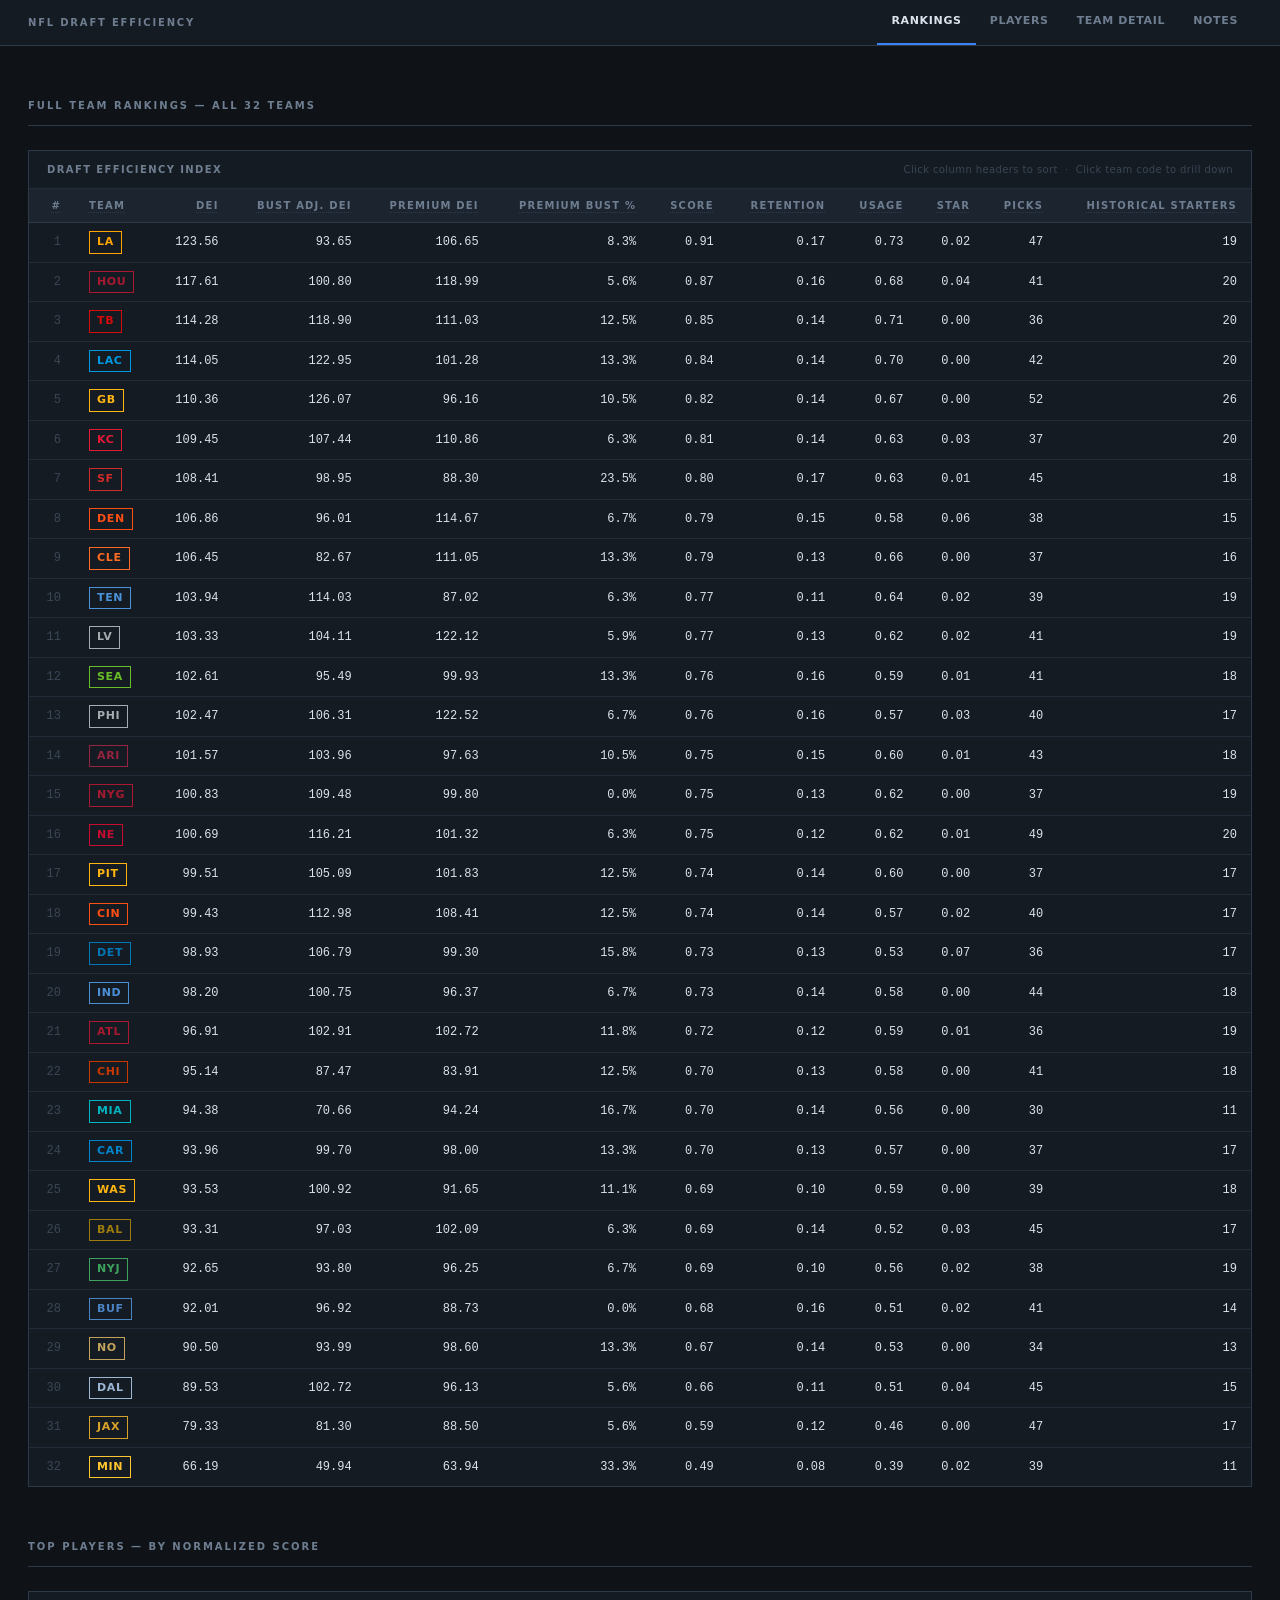
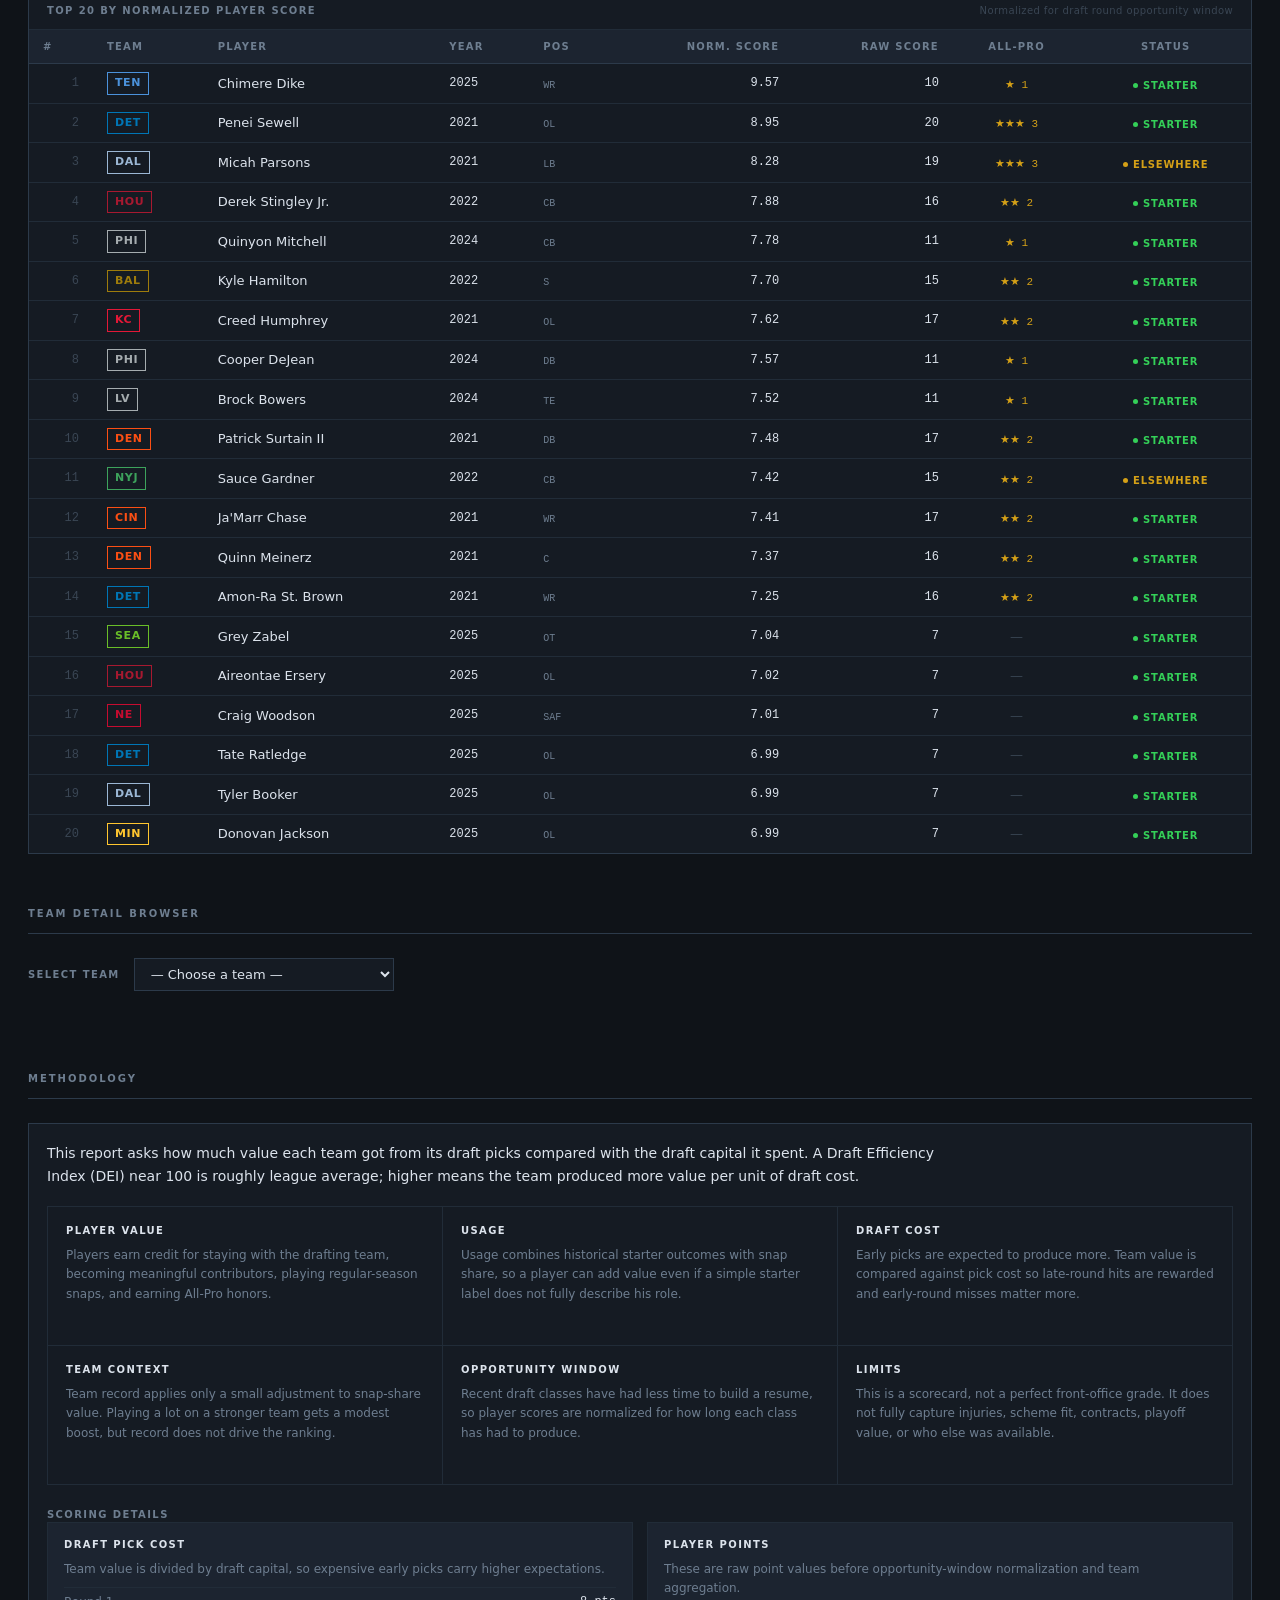
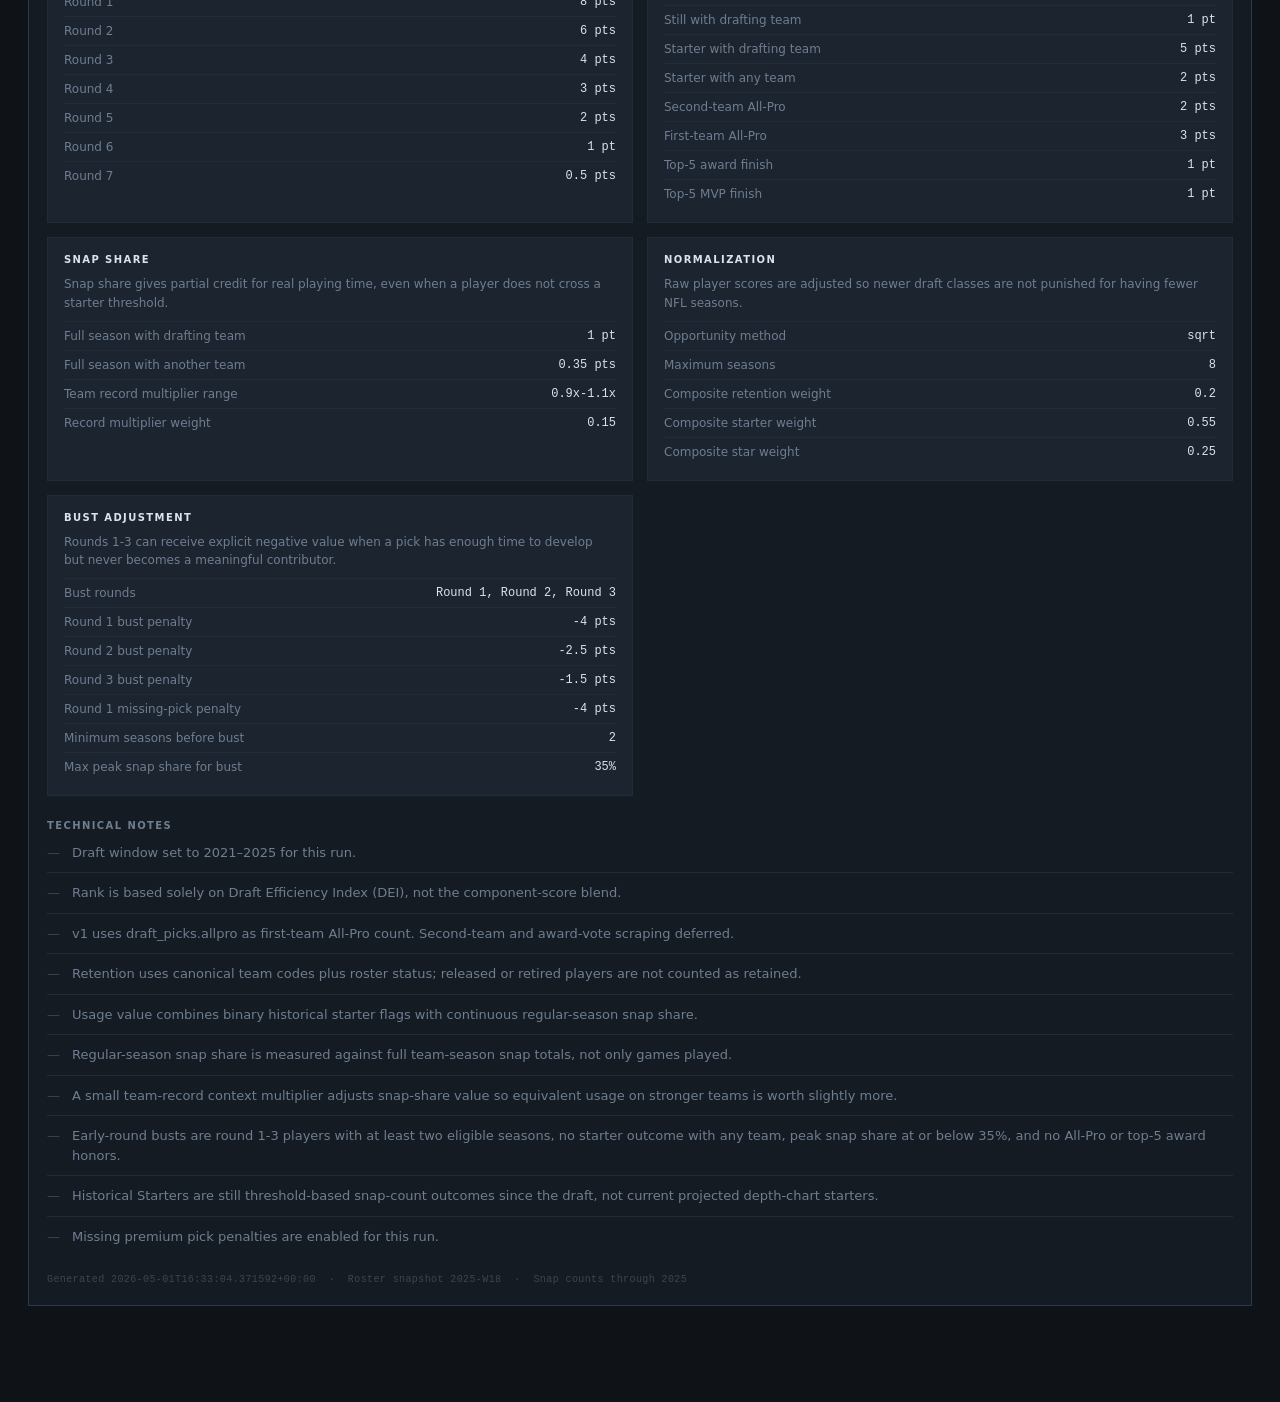
==== docs/index.html @ aea493b8 "Add rankings header tooltips" ====
<!DOCTYPE html>
<html lang="en">
<head>
  <meta charset="utf-8">
  <meta name="viewport" content="width=device-width, initial-scale=1">
  <title>NFL Draft Efficiency &mdash; 2021-2025</title>
  <style>
    *, *::before, *::after { box-sizing: border-box; margin: 0; padding: 0; }

    :root {
      --bg:        #0f1318;
      --surface:   #151b23;
      --surface-2: #1c2430;
      --border:    #212c38;
      --border-2:  #2c3a4a;
      --text:      #dce3ec;
      --muted:     #6e7e90;
      --faint:     #3a4654;
      --accent:    #3b82f6;
      --green:     #34d058;
      --yellow:    #d4a017;
      --red:       #f26c5a;
      --mono:      'SF Mono', 'Fira Code', Consolas, 'Courier New', monospace;
    }

    html { scroll-behavior: smooth; }

    body {
      background: var(--bg);
      color: var(--text);
      font-family: -apple-system, BlinkMacSystemFont, 'Segoe UI', system-ui, sans-serif;
      font-size: 14px;
      line-height: 1.5;
    }

    /* ── Nav ─────────────────────────────────────────────────────── */
    .site-nav {
      position: sticky;
      top: 0;
      z-index: 200;
      background: var(--surface);
      border-bottom: 1px solid var(--border-2);
      display: flex;
      align-items: center;
      justify-content: space-between;
      padding: 0 28px;
      height: 46px;
    }
    .nav-wordmark {
      font-size: 10px;
      font-weight: 700;
      letter-spacing: 0.18em;
      text-transform: uppercase;
      color: var(--muted);
    }
    .nav-links {
      display: flex;
      list-style: none;
      height: 100%;
    }
    .nav-links a {
      display: flex;
      align-items: center;
      padding: 0 14px;
      height: 100%;
      font-size: 11px;
      font-weight: 600;
      letter-spacing: 0.06em;
      text-transform: uppercase;
      color: var(--muted);
      text-decoration: none;
      border-bottom: 2px solid transparent;
      transition: color 0.12s, border-color 0.12s;
    }
    .nav-links a:hover { color: var(--text); border-bottom-color: var(--border-2); }
    .nav-links a.active { color: var(--text); border-bottom-color: var(--accent); }

    /* ── Layout ──────────────────────────────────────────────────── */
    .page {
      max-width: 1280px;
      margin: 0 auto;
      padding: 0 28px 96px;
    }
    .section { padding-top: 52px; }
    .section-label {
      font-size: 10px;
      font-weight: 700;
      letter-spacing: 0.2em;
      text-transform: uppercase;
      color: var(--muted);
      padding-bottom: 12px;
      border-bottom: 1px solid var(--border-2);
      margin-bottom: 24px;
    }

    /* ── Panel ───────────────────────────────────────────────────── */
    .panel {
      background: var(--surface);
      border: 1px solid var(--border-2);
    }
    .panel-hd {
      padding: 11px 18px;
      border-bottom: 1px solid var(--border);
      font-size: 10px;
      font-weight: 700;
      letter-spacing: 0.14em;
      text-transform: uppercase;
      color: var(--muted);
      display: flex;
      align-items: center;
      justify-content: space-between;
    }
    .panel-hd-note {
      font-size: 10px;
      color: var(--faint);
      letter-spacing: 0.04em;
      text-transform: none;
      font-weight: 400;
    }
    .panel-body { padding: 18px; }
    .panel-body-flush { padding: 0; overflow-x: auto; }

    /* ── Bar Chart ───────────────────────────────────────────────── */
    .bar-list { display: flex; flex-direction: column; gap: 9px; }
    .bar-row {
      display: grid;
      grid-template-columns: 42px 1fr 56px;
      align-items: center;
      gap: 10px;
    }
    .bar-team-lbl {
      font-size: 11px;
      font-weight: 700;
      letter-spacing: 0.06em;
      text-align: right;
      cursor: pointer;
    }
    .bar-track {
      height: 5px;
      background: var(--border-2);
      position: relative;
    }
    .bar-fill { position: absolute; inset: 0 auto 0 0; height: 100%; }
    .bar-val {
      font-family: var(--mono);
      font-size: 11px;
      color: var(--muted);
      text-align: right;
    }

    /* ── Tables ──────────────────────────────────────────────────── */
    .data-table { width: 100%; border-collapse: collapse; font-size: 13px; }
    .data-table th {
      padding: 9px 14px;
      text-align: left;
      font-size: 10px;
      font-weight: 700;
      letter-spacing: 0.12em;
      text-transform: uppercase;
      color: var(--muted);
      background: var(--surface-2);
      border-bottom: 1px solid var(--border-2);
      white-space: nowrap;
    }
    .data-table th[data-tooltip] {
      position: relative;
      text-decoration: underline dotted var(--border-2);
      text-underline-offset: 3px;
    }
    .data-table th[data-tooltip]:hover::before,
    .data-table th[data-tooltip]:focus-visible::before {
      content: attr(data-tooltip);
      position: absolute;
      left: 50%;
      bottom: calc(100% + 10px);
      transform: translateX(-50%);
      z-index: 20;
      width: max-content;
      max-width: 260px;
      padding: 9px 11px;
      border: 1px solid var(--border-2);
      border-radius: 8px;
      background: var(--surface);
      box-shadow: 0 12px 30px rgba(15, 23, 42, 0.16);
      color: var(--text);
      font-family: var(--sans);
      font-size: 11px;
      font-weight: 500;
      letter-spacing: 0;
      line-height: 1.35;
      text-align: left;
      text-transform: none;
      white-space: normal;
      pointer-events: none;
    }
    .data-table th[data-tooltip]:hover::after,
    .data-table th[data-tooltip]:focus-visible::after {
      content: '';
      position: absolute;
      left: 50%;
      bottom: calc(100% + 5px);
      transform: translateX(-50%) rotate(45deg);
      z-index: 19;
      width: 10px;
      height: 10px;
      border-right: 1px solid var(--border-2);
      border-bottom: 1px solid var(--border-2);
      background: var(--surface);
      pointer-events: none;
    }
    .data-table th.sortable { cursor: pointer; user-select: none; }
    .data-table th.sortable:hover { color: var(--text); }
    .data-table th.sort-asc::after  { content: ' \2191'; color: var(--accent); }
    .data-table th.sort-desc::after { content: ' \2193'; color: var(--accent); }
    .data-table td {
      padding: 8px 14px;
      border-bottom: 1px solid var(--border);
      vertical-align: middle;
    }
    .data-table tr:last-child td { border-bottom: none; }
    .data-table tbody tr:hover td { background: var(--surface-2); }
    .num {
      font-family: var(--mono);
      font-size: 12px;
      text-align: right;
    }
    .rank-num {
      font-family: var(--mono);
      font-size: 12px;
      color: var(--faint);
      text-align: right;
    }

    /* ── Team Badge ──────────────────────────────────────────────── */
    .team-tag {
      display: inline-block;
      font-size: 11px;
      font-weight: 700;
      letter-spacing: 0.06em;
      padding: 2px 7px;
      border: 1px solid currentColor;
      cursor: pointer;
      text-decoration: none;
    }
    .team-tag:hover { filter: brightness(1.3); }

    /* ── Status ──────────────────────────────────────────────────── */
    .status {
      display: inline-flex;
      align-items: center;
      gap: 5px;
      font-size: 10px;
      font-weight: 700;
      letter-spacing: 0.08em;
      text-transform: uppercase;
      white-space: nowrap;
    }
    .status-dot {
      width: 5px;
      height: 5px;
      border-radius: 50%;
      flex-shrink: 0;
    }
    .s-starter  { color: var(--green); }
    .s-starter  .status-dot { background: var(--green); }
    .s-roster   { color: var(--accent); }
    .s-roster   .status-dot { background: var(--accent); }
    .s-other    { color: var(--yellow); }
    .s-other    .status-dot { background: var(--yellow); }
    .s-inactive { color: var(--faint); }
    .s-inactive .status-dot { background: var(--faint); }

    /* ── AP Stars ────────────────────────────────────────────────── */
    .ap-count { font-family: var(--mono); font-size: 11px; color: var(--yellow); }
    .ap-empty { color: var(--faint); }

    /* ── Team Detail ─────────────────────────────────────────────── */
    .team-picker-row {
      display: flex;
      align-items: center;
      gap: 14px;
      margin-bottom: 28px;
    }
    .picker-lbl {
      font-size: 10px;
      font-weight: 700;
      letter-spacing: 0.14em;
      text-transform: uppercase;
      color: var(--muted);
      white-space: nowrap;
    }
    #team-picker {
      background: var(--surface);
      color: var(--text);
      border: 1px solid var(--border-2);
      padding: 7px 12px;
      font-size: 13px;
      font-family: inherit;
      cursor: pointer;
      min-width: 260px;
    }
    #team-picker:focus { outline: 2px solid var(--accent); outline-offset: 1px; }

    .team-hd {
      border-left: 3px solid var(--faint);
      padding-left: 14px;
      margin-bottom: 20px;
    }
    .team-hd-name {
      font-size: 20px;
      font-weight: 700;
      line-height: 1.2;
      margin-bottom: 4px;
    }
    .team-hd-sub {
      font-family: var(--mono);
      font-size: 11px;
      color: var(--muted);
    }

    .team-score-strip {
      display: grid;
      grid-template-columns: repeat(9, 1fr);
      gap: 1px;
      background: var(--border);
      border: 1px solid var(--border);
      margin-bottom: 28px;
    }
    .score-cell { background: var(--surface); padding: 14px 16px; }
    .score-v {
      font-family: var(--mono);
      font-size: 18px;
      font-weight: 700;
      line-height: 1;
      margin-bottom: 5px;
    }
    .score-lbl {
      font-size: 9px;
      font-weight: 700;
      letter-spacing: 0.12em;
      text-transform: uppercase;
      color: var(--muted);
    }

    .year-block { margin-bottom: 28px; }
    .year-bar {
      display: flex;
      align-items: baseline;
      justify-content: space-between;
      padding: 8px 0;
      border-bottom: 1px solid var(--border-2);
      margin-bottom: 0;
    }
    .year-title {
      font-size: 10px;
      font-weight: 700;
      letter-spacing: 0.16em;
      text-transform: uppercase;
      color: var(--muted);
    }
    .year-summary { font-family: var(--mono); font-size: 10px; color: var(--faint); }

    /* ── Notes ───────────────────────────────────────────────────── */
    .methodology-content { display: grid; gap: 18px; }
    .methodology-lede {
      max-width: 900px;
      color: var(--text);
      font-size: 14px;
      line-height: 1.65;
    }
    .methodology-grid {
      display: grid;
      grid-template-columns: repeat(3, minmax(0, 1fr));
      gap: 1px;
      background: var(--border);
      border: 1px solid var(--border);
    }
    .methodology-card {
      background: var(--surface);
      padding: 16px 18px;
      min-height: 138px;
    }
    .methodology-card h3 {
      font-size: 10px;
      font-weight: 700;
      letter-spacing: 0.14em;
      text-transform: uppercase;
      color: var(--text);
      margin-bottom: 8px;
    }
    .methodology-card p {
      font-size: 12px;
      line-height: 1.6;
      color: var(--muted);
    }
    .methodology-subhead {
      font-size: 10px;
      font-weight: 700;
      letter-spacing: 0.14em;
      text-transform: uppercase;
      color: var(--muted);
      margin-top: 4px;
    }
    .scoring-detail-grid {
      display: grid;
      grid-template-columns: repeat(2, minmax(0, 1fr));
      gap: 14px;
    }
    .scoring-detail-card {
      border: 1px solid var(--border);
      background: var(--surface-2);
      padding: 14px 16px;
    }
    .scoring-detail-card h3 {
      font-size: 10px;
      font-weight: 700;
      letter-spacing: 0.14em;
      text-transform: uppercase;
      color: var(--text);
      margin-bottom: 8px;
    }
    .scoring-detail-card p {
      font-size: 12px;
      line-height: 1.55;
      color: var(--muted);
      margin-bottom: 8px;
    }
    .scoring-detail-card table {
      width: 100%;
      border-collapse: collapse;
      font-size: 12px;
    }
    .scoring-detail-card td {
      padding: 5px 0;
      border-top: 1px solid var(--border);
      color: var(--muted);
    }
    .scoring-detail-card td:last-child {
      font-family: var(--mono);
      color: var(--text);
      text-align: right;
      white-space: nowrap;
    }
    .notes-list { list-style: none; }
    .notes-list li {
      padding: 10px 0;
      border-bottom: 1px solid var(--border);
      font-size: 13px;
      color: var(--muted);
      display: flex;
      gap: 12px;
    }
    .notes-list li:last-child { border-bottom: none; }
    .notes-list li::before { content: '\2014'; color: var(--faint); flex-shrink: 0; }
    .footer-line {
      font-family: var(--mono);
      font-size: 10px;
      color: var(--faint);
      padding-top: 16px;
      letter-spacing: 0.04em;
    }

    /* ── Responsive ──────────────────────────────────────────────── */
    @media (max-width: 960px) {
      .team-score-strip { grid-template-columns: repeat(3, 1fr); }
      .methodology-grid { grid-template-columns: repeat(2, minmax(0, 1fr)); }
      .scoring-detail-grid { grid-template-columns: 1fr; }
    }
    @media (max-width: 600px) {
      .methodology-grid { grid-template-columns: 1fr; }
      .nav-wordmark { display: none; }
      .page { padding: 0 14px 60px; }
    }
  </style>
</head>
<body>

<nav class="site-nav">
  <span class="nav-wordmark">NFL Draft Efficiency</span>
  <ul class="nav-links">
    <li><a href="#rankings">Rankings</a></li>
    <li><a href="#players">Players</a></li>
    <li><a href="#team">Team Detail</a></li>
    <li><a href="#notes">Notes</a></li>
  </ul>
</nav>

<div class="page">

  <!-- FULL RANKINGS -->
  <section id="rankings" class="section">
    <div class="section-label">Full Team Rankings &mdash; All 32 Teams</div>
    <div class="panel">
      <div class="panel-hd">
        <span>Draft Efficiency Index</span>
        <span class="panel-hd-note">Click column headers to sort &nbsp;&middot;&nbsp; Click team code to drill down</span>
      </div>
      <div class="panel-body-flush">
        <table class="data-table" id="rankings-table">
          <thead>
            <tr>
              <th class="sortable" data-col="rank" data-tooltip="Current row number for the active sort. This updates when you sort another column." style="text-align:right">#</th>
              <th data-tooltip="NFL team abbreviation. Click a team code in the table to open that team's player detail.">Team</th>
              <th class="sortable" data-col="dei" data-tooltip="Draft Efficiency Index. The main ranking metric: total draft value divided by draft-pick cost, scaled so about 100 is league average." style="text-align:right">DEI</th>
              <th class="sortable" data-col="badj" data-tooltip="Bust-adjusted DEI. DEI after applying extra penalties for early-round busts and, when enabled, missing premium picks." style="text-align:right">Bust Adj. DEI</th>
              <th class="sortable" data-col="prem" data-tooltip="Premium DEI. Efficiency using only rounds 1-3, where picks are most expensive and expectations are highest." style="text-align:right">Premium DEI</th>
              <th class="sortable" data-col="bust" data-tooltip="Share of eligible round 1-3 picks classified as busts. Lower is better." style="text-align:right">Premium Bust %</th>
              <th class="sortable" data-col="score" data-tooltip="Raw production score before dividing by draft cost. This includes roster status, usage, honors, and other player value signals." style="text-align:right">Score</th>
              <th class="sortable" data-col="ret" data-tooltip="Retention component. Rewards drafted players who remain with the team, with higher credit for active contributors and starters." style="text-align:right">Retention</th>
              <th class="sortable" data-col="str" data-tooltip="Usage component. Rewards playing-time value such as starter status and snap-share contribution." style="text-align:right">Usage</th>
              <th class="sortable" data-col="star" data-tooltip="Star component. Rewards high-end outcomes such as All-Pro selections and major award-level finishes." style="text-align:right">Star</th>
              <th class="sortable" data-col="picks" data-tooltip="Number of draft picks included for this team in the selected draft window." style="text-align:right">Picks</th>
              <th class="sortable" data-col="starters" data-tooltip="Number of drafted players who became starters for this team or elsewhere." style="text-align:right">Historical Starters</th>
            </tr>
          </thead>
          <tbody id="rankings-tbody"></tbody>
        </table>
      </div>
    </div>
  </section>

  <!-- TOP PLAYERS -->
  <section id="players" class="section">
    <div class="section-label">Top Players &mdash; By Normalized Score</div>
    <div class="panel">
      <div class="panel-hd">
        <span>Top 20 by Normalized Player Score</span>
        <span class="panel-hd-note">Normalized for draft round opportunity window</span>
      </div>
      <div class="panel-body-flush">
        <table class="data-table">
          <thead>
            <tr>
              <th>#</th>
              <th>Team</th>
              <th>Player</th>
              <th>Year</th>
              <th>Pos</th>
              <th style="text-align:right">Norm. Score</th>
              <th style="text-align:right">Raw Score</th>
              <th style="text-align:center">All-Pro</th>
              <th style="text-align:center">Status</th>
            </tr>
          </thead>
          <tbody id="players-tbody"></tbody>
        </table>
      </div>
    </div>
  </section>

  <!-- TEAM DETAIL -->
  <section id="team" class="section">
    <div class="section-label">Team Detail Browser</div>
    <div class="team-picker-row">
      <span class="picker-lbl">Select Team</span>
      <select id="team-picker">
        <option value="">&#x2014; Choose a team &#x2014;</option>
      </select>
    </div>
    <div id="team-detail"></div>
  </section>

  <!-- NOTES -->
  <section id="notes" class="section">
    <div class="section-label">Methodology</div>
    <div class="panel">
      <div class="panel-body">
        <div class="methodology-content">
          <p class="methodology-lede">
            This report asks how much value each team got from its draft picks compared with the draft capital it spent.
            A Draft Efficiency Index (DEI) near 100 is roughly league average; higher means the team produced more value per unit of draft cost.
          </p>

          <div class="methodology-grid">
            <div class="methodology-card">
              <h3>Player Value</h3>
              <p>Players earn credit for staying with the drafting team, becoming meaningful contributors, playing regular-season snaps, and earning All-Pro honors.</p>
            </div>
            <div class="methodology-card">
              <h3>Usage</h3>
              <p>Usage combines historical starter outcomes with snap share, so a player can add value even if a simple starter label does not fully describe his role.</p>
            </div>
            <div class="methodology-card">
              <h3>Draft Cost</h3>
              <p>Early picks are expected to produce more. Team value is compared against pick cost so late-round hits are rewarded and early-round misses matter more.</p>
            </div>
            <div class="methodology-card">
              <h3>Team Context</h3>
              <p>Team record applies only a small adjustment to snap-share value. Playing a lot on a stronger team gets a modest boost, but record does not drive the ranking.</p>
            </div>
            <div class="methodology-card">
              <h3>Opportunity Window</h3>
              <p>Recent draft classes have had less time to build a resume, so player scores are normalized for how long each class has had to produce.</p>
            </div>
            <div class="methodology-card">
              <h3>Limits</h3>
              <p>This is a scorecard, not a perfect front-office grade. It does not fully capture injuries, scheme fit, contracts, playoff value, or who else was available.</p>
            </div>
          </div>

          <div>
            <div class="methodology-subhead">Scoring Details</div>
            <!-- SCORING_DETAILS_START -->
            <div class="scoring-detail-grid">
              <div class="scoring-detail-card">
                <h3>Draft Pick Cost</h3>
                <p>Team value is divided by draft capital, so expensive early picks carry higher expectations.</p>
                <table>
                  <tbody>
                    <tr><td>Round 1</td><td>8 pts</td></tr>
                    <tr><td>Round 2</td><td>6 pts</td></tr>
                    <tr><td>Round 3</td><td>4 pts</td></tr>
                    <tr><td>Round 4</td><td>3 pts</td></tr>
                    <tr><td>Round 5</td><td>2 pts</td></tr>
                    <tr><td>Round 6</td><td>1 pt</td></tr>
                    <tr><td>Round 7</td><td>0.5 pts</td></tr>
                  </tbody>
                </table>
              </div>
              <div class="scoring-detail-card">
                <h3>Player Points</h3>
                <p>These are raw point values before opportunity-window normalization and team aggregation.</p>
                <table>
                  <tbody>
                    <tr><td>Still with drafting team</td><td>1 pt</td></tr>
                    <tr><td>Starter with drafting team</td><td>5 pts</td></tr>
                    <tr><td>Starter with any team</td><td>2 pts</td></tr>
                    <tr><td>Second-team All-Pro</td><td>2 pts</td></tr>
                    <tr><td>First-team All-Pro</td><td>3 pts</td></tr>
                    <tr><td>Top-5 award finish</td><td>1 pt</td></tr>
                    <tr><td>Top-5 MVP finish</td><td>1 pt</td></tr>
                  </tbody>
                </table>
              </div>
              <div class="scoring-detail-card">
                <h3>Snap Share</h3>
                <p>Snap share gives partial credit for real playing time, even when a player does not cross a starter threshold.</p>
                <table>
                  <tbody>
                    <tr><td>Full season with drafting team</td><td>1 pt</td></tr>
                    <tr><td>Full season with another team</td><td>0.35 pts</td></tr>
                    <tr><td>Team record multiplier range</td><td>0.9x-1.1x</td></tr>
                    <tr><td>Record multiplier weight</td><td>0.15</td></tr>
                  </tbody>
                </table>
              </div>
              <div class="scoring-detail-card">
                <h3>Normalization</h3>
                <p>Raw player scores are adjusted so newer draft classes are not punished for having fewer NFL seasons.</p>
                <table>
                  <tbody>
                    <tr><td>Opportunity method</td><td>sqrt</td></tr>
                    <tr><td>Maximum seasons</td><td>8</td></tr>
                    <tr><td>Composite retention weight</td><td>0.2</td></tr>
                    <tr><td>Composite starter weight</td><td>0.55</td></tr>
                    <tr><td>Composite star weight</td><td>0.25</td></tr>
                  </tbody>
                </table>
              </div>
              <div class="scoring-detail-card">
                <h3>Bust Adjustment</h3>
                <p>Rounds 1-3 can receive explicit negative value when a pick has enough time to develop but never becomes a meaningful contributor.</p>
                <table>
                  <tbody>
                    <tr><td>Bust rounds</td><td>Round 1, Round 2, Round 3</td></tr>
                    <tr><td>Round 1 bust penalty</td><td>-4 pts</td></tr>
                    <tr><td>Round 2 bust penalty</td><td>-2.5 pts</td></tr>
                    <tr><td>Round 3 bust penalty</td><td>-1.5 pts</td></tr>
                    <tr><td>Round 1 missing-pick penalty</td><td>-4 pts</td></tr>
                    <tr><td>Minimum seasons before bust</td><td>2</td></tr>
                    <tr><td>Max peak snap share for bust</td><td>35%</td></tr>
                  </tbody>
                </table>
              </div>
            </div>
            <!-- SCORING_DETAILS_END -->
          </div>

          <div>
            <div class="methodology-subhead">Technical Notes</div>
            <ul class="notes-list">
          <li>Draft window set to 2021&ndash;2025 for this run.</li>
          <li>Rank is based solely on Draft Efficiency Index (DEI), not the component-score blend.</li>
          <li>v1 uses draft_picks.allpro as first-team All-Pro count. Second-team and award-vote scraping deferred.</li>
          <li>Retention uses canonical team codes plus roster status; released or retired players are not counted as retained.</li>
          <li>Usage value combines binary historical starter flags with continuous regular-season snap share.</li>
          <li>Regular-season snap share is measured against full team-season snap totals, not only games played.</li>
          <li>A small team-record context multiplier adjusts snap-share value so equivalent usage on stronger teams is worth slightly more.</li>
          <li>Early-round busts are round 1-3 players with at least two eligible seasons, no starter outcome with any team, peak snap share at or below 35%, and no All-Pro or top-5 award honors.</li>
          <li>Historical Starters are still threshold-based snap-count outcomes since the draft, not current projected depth-chart starters.</li>
          <li>Missing premium pick penalties are enabled for this run.</li>
        </ul>
          </div>
        </div>
        <p class="footer-line">Generated 2026-05-01T16:33:04.371592+00:00 &nbsp;&middot;&nbsp; Roster snapshot 2025-W18 &nbsp;&middot;&nbsp; Snap counts through 2025</p>
      </div>
    </div>
  </section>

</div>

<script>
const TEAM_INFO = {"ARI":{"name":"Arizona Cardinals","color":"#97233F"},"ATL":{"name":"Atlanta Falcons","color":"#A71930"},"BAL":{"name":"Baltimore Ravens","color":"#9E7C0C"},"BUF":{"name":"Buffalo Bills","color":"#4A84C4"},"CAR":{"name":"Carolina Panthers","color":"#0085CA"},"CHI":{"name":"Chicago Bears","color":"#C83803"},"CIN":{"name":"Cincinnati Bengals","color":"#FB4F14"},"CLE":{"name":"Cleveland Browns","color":"#FF6B22"},"DAL":{"name":"Dallas Cowboys","color":"#9BB7D4"},"DEN":{"name":"Denver Broncos","color":"#FB4F14"},"DET":{"name":"Detroit Lions","color":"#0076B6"},"GB":{"name":"Green Bay Packers","color":"#FFB612"},"HOU":{"name":"Houston Texans","color":"#A71930"},"IND":{"name":"Indianapolis Colts","color":"#4B8FD4"},"JAX":{"name":"Jacksonville Jaguars","color":"#D7A22A"},"KC":{"name":"Kansas City Chiefs","color":"#E31837"},"LAC":{"name":"Los Angeles Chargers","color":"#0099E0"},"LA":{"name":"Los Angeles Rams","color":"#FFA300"},"LV":{"name":"Las Vegas Raiders","color":"#A5ACAF"},"MIA":{"name":"Miami Dolphins","color":"#00B5C0"},"MIN":{"name":"Minnesota Vikings","color":"#FFC62F"},"NE":{"name":"New England Patriots","color":"#C60C30"},"NO":{"name":"New Orleans Saints","color":"#C2A35D"},"NYG":{"name":"New York Giants","color":"#A71930"},"NYJ":{"name":"New York Jets","color":"#3DA35C"},"PHI":{"name":"Philadelphia Eagles","color":"#A5ACAF"},"PIT":{"name":"Pittsburgh Steelers","color":"#FFB612"},"SEA":{"name":"Seattle Seahawks","color":"#69BE28"},"SF":{"name":"San Francisco 49ers","color":"#CF2B2B"},"TB":{"name":"Tampa Bay Buccaneers","color":"#D50A0A"},"TEN":{"name":"Tennessee Titans","color":"#4B92DB"},"WAS":{"name":"Washington Commanders","color":"#FFB612"}};

const TEAM_SCORES = [{"rank":1,"team":"LA","dei":123.56,"score":0.914822,"ret":0.168963,"str":0.730184,"star":0.015675,"prem":106.65,"bust":0.0833,"badj":93.65,"miss":5,"picks":47,"starters":19},{"rank":2,"team":"HOU","dei":117.61,"score":0.870819,"ret":0.158594,"str":0.677173,"star":0.035052,"prem":118.99,"bust":0.0556,"badj":100.8,"miss":4,"picks":41,"starters":20},{"rank":3,"team":"TB","dei":114.28,"score":0.846131,"ret":0.13987,"str":0.706261,"star":0.0,"prem":111.03,"bust":0.125,"badj":118.9,"miss":1,"picks":36,"starters":20},{"rank":4,"team":"LAC","dei":114.05,"score":0.844407,"ret":0.142286,"str":0.702122,"star":0.0,"prem":101.28,"bust":0.1333,"badj":122.95,"miss":1,"picks":42,"starters":20},{"rank":5,"team":"GB","dei":110.36,"score":0.817083,"ret":0.142866,"str":0.674217,"star":0.0,"prem":96.16,"bust":0.1053,"badj":126.07,"miss":0,"picks":52,"starters":26},{"rank":6,"team":"KC","dei":109.45,"score":0.810416,"ret":0.144335,"str":0.634863,"star":0.031219,"prem":110.86,"bust":0.0625,"badj":107.44,"miss":3,"picks":37,"starters":20},{"rank":7,"team":"SF","dei":108.41,"score":0.8027,"ret":0.165614,"str":0.626922,"star":0.010164,"prem":88.3,"bust":0.2353,"badj":98.95,"miss":3,"picks":45,"starters":18},{"rank":8,"team":"DEN","dei":106.86,"score":0.791231,"ret":0.151438,"str":0.577525,"star":0.062269,"prem":114.67,"bust":0.0667,"badj":96.01,"miss":3,"picks":38,"starters":15},{"rank":9,"team":"CLE","dei":106.45,"score":0.788199,"ret":0.126429,"str":0.66177,"star":0.0,"prem":111.05,"bust":0.1333,"badj":82.67,"miss":5,"picks":37,"starters":16},{"rank":10,"team":"TEN","dei":103.94,"score":0.769611,"ret":0.108986,"str":0.638485,"star":0.02214,"prem":87.02,"bust":0.0625,"badj":114.03,"miss":1,"picks":39,"starters":19},{"rank":11,"team":"LV","dei":103.33,"score":0.765063,"ret":0.128296,"str":0.620757,"star":0.01601,"prem":122.12,"bust":0.0588,"badj":104.11,"miss":2,"picks":41,"starters":19},{"rank":12,"team":"SEA","dei":102.61,"score":0.759755,"ret":0.158061,"str":0.589052,"star":0.012643,"prem":99.93,"bust":0.1333,"badj":95.49,"miss":4,"picks":41,"starters":18},{"rank":13,"team":"PHI","dei":102.47,"score":0.758725,"ret":0.157448,"str":0.56889,"star":0.032387,"prem":122.52,"bust":0.0667,"badj":106.31,"miss":2,"picks":40,"starters":17},{"rank":14,"team":"ARI","dei":101.57,"score":0.752068,"ret":0.145836,"str":0.595479,"star":0.010753,"prem":97.63,"bust":0.1053,"badj":103.96,"miss":2,"picks":43,"starters":18},{"rank":15,"team":"NYG","dei":100.83,"score":0.746583,"ret":0.130812,"str":0.615771,"star":0.0,"prem":99.8,"bust":0.0,"badj":109.48,"miss":1,"picks":37,"starters":19},{"rank":16,"team":"NE","dei":100.69,"score":0.745545,"ret":0.117189,"str":0.618256,"star":0.010101,"prem":101.32,"bust":0.0625,"badj":116.21,"miss":0,"picks":49,"starters":20},{"rank":17,"team":"PIT","dei":99.51,"score":0.736786,"ret":0.141428,"str":0.595358,"star":0.0,"prem":101.83,"bust":0.125,"badj":105.09,"miss":1,"picks":37,"starters":17},{"rank":18,"team":"CIN","dei":99.43,"score":0.736168,"ret":0.144886,"str":0.571332,"star":0.01995,"prem":108.41,"bust":0.125,"badj":112.98,"miss":0,"picks":40,"starters":17},{"rank":19,"team":"DET","dei":98.93,"score":0.732466,"ret":0.133325,"str":0.528892,"star":0.070249,"prem":99.3,"bust":0.1579,"badj":106.79,"miss":1,"picks":36,"starters":17},{"rank":20,"team":"IND","dei":98.2,"score":0.727094,"ret":0.144671,"str":0.582423,"star":0.0,"prem":96.37,"bust":0.0667,"badj":100.75,"miss":2,"picks":44,"starters":18},{"rank":21,"team":"ATL","dei":96.91,"score":0.717559,"ret":0.116386,"str":0.588295,"star":0.012878,"prem":102.72,"bust":0.1176,"badj":102.91,"miss":1,"picks":36,"starters":19},{"rank":22,"team":"CHI","dei":95.14,"score":0.704422,"ret":0.128202,"str":0.576219,"star":0.0,"prem":83.91,"bust":0.125,"badj":87.47,"miss":4,"picks":41,"starters":18},{"rank":23,"team":"MIA","dei":94.38,"score":0.698824,"ret":0.140701,"str":0.558123,"star":0.0,"prem":94.24,"bust":0.1667,"badj":70.66,"miss":5,"picks":30,"starters":11},{"rank":24,"team":"CAR","dei":93.96,"score":0.695704,"ret":0.127954,"str":0.56775,"star":0.0,"prem":98.0,"bust":0.1333,"badj":99.7,"miss":1,"picks":37,"starters":17},{"rank":25,"team":"WAS","dei":93.53,"score":0.69251,"ret":0.100044,"str":0.592466,"star":0.0,"prem":91.65,"bust":0.1111,"badj":100.92,"miss":1,"picks":39,"starters":18},{"rank":26,"team":"BAL","dei":93.31,"score":0.690901,"ret":0.140173,"str":0.521316,"star":0.029412,"prem":102.09,"bust":0.0625,"badj":97.03,"miss":2,"picks":45,"starters":17},{"rank":27,"team":"NYJ","dei":92.65,"score":0.685978,"ret":0.102604,"str":0.562684,"star":0.02069,"prem":96.25,"bust":0.0667,"badj":93.8,"miss":3,"picks":38,"starters":19},{"rank":28,"team":"BUF","dei":92.01,"score":0.681242,"ret":0.156346,"str":0.50765,"star":0.017247,"prem":88.73,"bust":0.0,"badj":96.92,"miss":1,"picks":41,"starters":14},{"rank":29,"team":"NO","dei":90.5,"score":0.670087,"ret":0.143046,"str":0.527041,"star":0.0,"prem":98.6,"bust":0.1333,"badj":93.99,"miss":2,"picks":34,"starters":13},{"rank":30,"team":"DAL","dei":89.53,"score":0.662867,"ret":0.114699,"str":0.509397,"star":0.038771,"prem":96.13,"bust":0.0556,"badj":102.72,"miss":0,"picks":45,"starters":15},{"rank":31,"team":"JAX","dei":79.33,"score":0.587351,"ret":0.124044,"str":0.463307,"star":0.0,"prem":88.5,"bust":0.0556,"badj":81.3,"miss":2,"picks":47,"starters":17},{"rank":32,"team":"MIN","dei":66.19,"score":0.490104,"ret":0.084066,"str":0.389594,"star":0.016444,"prem":63.94,"bust":0.3333,"badj":49.94,"miss":5,"picks":39,"starters":11}];

const TOP_PLAYERS = [{"team":"TEN","name":"Chimere Dike","year":2025,"pos":"WR","nsc":9.57,"rsc":10,"ap":1,"on":true,"st":true,"sa":true},{"team":"DET","name":"Penei Sewell","year":2021,"pos":"OL","nsc":8.95,"rsc":20,"ap":3,"on":true,"st":true,"sa":true},{"team":"DAL","name":"Micah Parsons","year":2021,"pos":"LB","nsc":8.28,"rsc":19,"ap":3,"on":false,"st":true,"sa":true},{"team":"HOU","name":"Derek Stingley Jr.","year":2022,"pos":"CB","nsc":7.88,"rsc":16,"ap":2,"on":true,"st":true,"sa":true},{"team":"PHI","name":"Quinyon Mitchell","year":2024,"pos":"CB","nsc":7.78,"rsc":11,"ap":1,"on":true,"st":true,"sa":true},{"team":"BAL","name":"Kyle Hamilton","year":2022,"pos":"S","nsc":7.7,"rsc":15,"ap":2,"on":true,"st":true,"sa":true},{"team":"KC","name":"Creed Humphrey","year":2021,"pos":"OL","nsc":7.62,"rsc":17,"ap":2,"on":true,"st":true,"sa":true},{"team":"PHI","name":"Cooper DeJean","year":2024,"pos":"DB","nsc":7.57,"rsc":11,"ap":1,"on":true,"st":true,"sa":true},{"team":"LV","name":"Brock Bowers","year":2024,"pos":"TE","nsc":7.52,"rsc":11,"ap":1,"on":true,"st":true,"sa":true},{"team":"DEN","name":"Patrick Surtain II","year":2021,"pos":"DB","nsc":7.48,"rsc":17,"ap":2,"on":true,"st":true,"sa":true},{"team":"NYJ","name":"Sauce Gardner","year":2022,"pos":"CB","nsc":7.42,"rsc":15,"ap":2,"on":false,"st":true,"sa":true},{"team":"CIN","name":"Ja'Marr Chase","year":2021,"pos":"WR","nsc":7.41,"rsc":17,"ap":2,"on":true,"st":true,"sa":true},{"team":"DEN","name":"Quinn Meinerz","year":2021,"pos":"C","nsc":7.37,"rsc":16,"ap":2,"on":true,"st":true,"sa":true},{"team":"DET","name":"Amon-Ra St. Brown","year":2021,"pos":"WR","nsc":7.25,"rsc":16,"ap":2,"on":true,"st":true,"sa":true},{"team":"SEA","name":"Grey Zabel","year":2025,"pos":"OT","nsc":7.04,"rsc":7,"ap":0,"on":true,"st":true,"sa":true},{"team":"HOU","name":"Aireontae Ersery","year":2025,"pos":"OL","nsc":7.02,"rsc":7,"ap":0,"on":true,"st":true,"sa":true},{"team":"NE","name":"Craig Woodson","year":2025,"pos":"SAF","nsc":7.01,"rsc":7,"ap":0,"on":true,"st":true,"sa":true},{"team":"DET","name":"Tate Ratledge","year":2025,"pos":"OL","nsc":6.99,"rsc":7,"ap":0,"on":true,"st":true,"sa":true},{"team":"DAL","name":"Tyler Booker","year":2025,"pos":"OL","nsc":6.99,"rsc":7,"ap":0,"on":true,"st":true,"sa":true},{"team":"MIN","name":"Donovan Jackson","year":2025,"pos":"OL","nsc":6.99,"rsc":7,"ap":0,"on":true,"st":true,"sa":true}];

const ALL_PLAYERS = [{"y":2021,"t":"JAX","r":1,"p":1,"n":"Trevor Lawrence","pos":"QB","on":true,"st":true,"sa":true,"ap":0,"bst":false,"sc":10.7384,"bas":10.7384,"ssd":4.7748,"sse":0.0,"psd":0.9935,"psa":0.9935},{"y":2021,"t":"NYJ","r":1,"p":2,"n":"Zach Wilson","pos":"QB","on":false,"st":true,"sa":true,"ap":0,"bst":false,"sc":7.7809,"bas":7.7809,"ssd":2.8052,"sse":0.1092,"psd":0.9438,"psa":0.9438},{"y":2021,"t":"SF","r":1,"p":3,"n":"Trey Lance","pos":"QB","on":false,"st":false,"sa":false,"ap":0,"bst":false,"sc":1.3294,"bas":1.3294,"ssd":1.0317,"sse":0.7637,"psd":0.5833,"psa":0.5833},{"y":2021,"t":"ATL","r":1,"p":4,"n":"Kyle Pitts","pos":"TE","on":true,"st":true,"sa":true,"ap":0,"bst":false,"sc":9.5655,"bas":9.5655,"ssd":3.5999,"sse":0.0,"psd":0.8768,"psa":0.8768},{"y":2021,"t":"CIN","r":1,"p":5,"n":"Ja'Marr Chase","pos":"WR","on":true,"st":true,"sa":true,"ap":2,"bst":false,"sc":16.5674,"bas":16.5674,"ssd":4.5337,"sse":0.0,"psd":0.9436,"psa":0.9436},{"y":2021,"t":"MIA","r":1,"p":6,"n":"Jaylen Waddle","pos":"WR","on":true,"st":true,"sa":true,"ap":0,"bst":false,"sc":9.8253,"bas":9.8253,"ssd":3.8173,"sse":0.0,"psd":0.8338,"psa":0.8338},{"y":2021,"t":"DET","r":1,"p":7,"n":"Penei Sewell","pos":"OL","on":true,"st":true,"sa":true,"ap":3,"bst":false,"sc":20.02,"bas":20.02,"ssd":4.967,"sse":0.0,"psd":1.0,"psa":1.0},{"y":2021,"t":"CAR","r":1,"p":8,"n":"Jaycee Horn","pos":"DB","on":true,"st":true,"sa":true,"ap":0,"bst":false,"sc":10.3813,"bas":10.3813,"ssd":4.4999,"sse":0.0,"psd":0.9755,"psa":0.9755},{"y":2021,"t":"DEN","r":1,"p":9,"n":"Patrick Surtain II","pos":"DB","on":true,"st":true,"sa":true,"ap":2,"bst":false,"sc":16.7287,"bas":16.7287,"ssd":4.7164,"sse":0.0,"psd":0.992,"psa":0.992},{"y":2021,"t":"PHI","r":1,"p":10,"n":"DeVonta Smith","pos":"WR","on":true,"st":true,"sa":true,"ap":0,"bst":false,"sc":10.5643,"bas":10.5643,"ssd":4.4331,"sse":0.0,"psd":0.964,"psa":0.964},{"y":2021,"t":"CHI","r":1,"p":11,"n":"Justin Fields","pos":"QB","on":false,"st":true,"sa":true,"ap":0,"bst":false,"sc":8.2387,"bas":8.2387,"ssd":2.7953,"sse":1.5296,"psd":0.9903,"psa":0.9903},{"y":2021,"t":"DAL","r":1,"p":12,"n":"Micah Parsons","pos":"LB","on":false,"st":true,"sa":true,"ap":3,"bst":false,"sc":18.5148,"bas":18.5148,"ssd":4.1868,"sse":0.7744,"psd":0.8828,"psa":0.8828},{"y":2021,"t":"LAC","r":1,"p":13,"n":"Rashawn Slater","pos":"OL","on":true,"st":true,"sa":true,"ap":0,"bst":false,"sc":9.8341,"bas":9.8341,"ssd":3.8279,"sse":0.0,"psd":1.0,"psa":1.0},{"y":2021,"t":"NYJ","r":1,"p":14,"n":"Alijah Vera-Tucker","pos":"OL","on":true,"st":true,"sa":true,"ap":0,"bst":false,"sc":9.6498,"bas":9.6498,"ssd":3.7428,"sse":0.0,"psd":0.9981,"psa":0.9981},{"y":2021,"t":"NE","r":1,"p":15,"n":"Mac Jones","pos":"QB","on":false,"st":true,"sa":true,"ap":0,"bst":false,"sc":8.3297,"bas":8.3297,"ssd":2.8192,"sse":1.5437,"psd":0.9629,"psa":0.9629},{"y":2021,"t":"ARI","r":1,"p":16,"n":"Zaven Collins","pos":"LB","on":true,"st":true,"sa":true,"ap":0,"bst":false,"sc":8.706,"bas":8.706,"ssd":2.7886,"sse":0.0,"psd":0.9762,"psa":0.9762},{"y":2021,"t":"LV","r":1,"p":17,"n":"Alex Leatherwood","pos":"OL","on":false,"st":true,"sa":true,"ap":0,"bst":false,"sc":6.0295,"bas":6.0295,"ssd":0.9693,"sse":0.1422,"psd":0.9693,"psa":0.9693},{"y":2021,"t":"MIA","r":1,"p":18,"n":"Jaelan Phillips","pos":"DL","on":false,"st":true,"sa":true,"ap":0,"bst":false,"sc":8.9542,"bas":8.9542,"ssd":3.6594,"sse":0.7928,"psd":0.7475,"psa":0.7928},{"y":2021,"t":"WAS","r":1,"p":19,"n":"Jamin Davis","pos":"LB","on":false,"st":true,"sa":true,"ap":0,"bst":false,"sc":7.6235,"bas":7.6235,"ssd":2.5876,"sse":0.1974,"psd":0.864,"psa":0.864},{"y":2021,"t":"NYG","r":1,"p":20,"n":"Kadarius Toney","pos":"WR","on":false,"st":false,"sa":false,"ap":0,"bst":false,"sc":0.9078,"bas":0.9078,"ssd":0.722,"sse":0.5629,"psd":0.4588,"psa":0.4588},{"y":2021,"t":"IND","r":1,"p":21,"n":"Kwity Paye","pos":"DL","on":true,"st":true,"sa":true,"ap":0,"bst":false,"sc":9.2215,"bas":9.2215,"ssd":3.2449,"sse":0.0,"psd":0.6698,"psa":0.6698},{"y":2021,"t":"TEN","r":1,"p":22,"n":"Caleb Farley","pos":"DB","on":false,"st":false,"sa":false,"ap":0,"bst":true,"sc":0.5322,"bas":-3.4678,"ssd":0.4416,"sse":0.2485,"psd":0.2765,"psa":0.2765},{"y":2021,"t":"MIN","r":1,"p":23,"n":"Christian Darrisaw","pos":"OL","on":true,"st":true,"sa":true,"ap":0,"bst":false,"sc":10.5396,"bas":10.5396,"ssd":4.4727,"sse":0.0,"psd":0.9939,"psa":0.9939},{"y":2021,"t":"PIT","r":1,"p":24,"n":"Najee Harris","pos":"RB","on":false,"st":true,"sa":true,"ap":0,"bst":false,"sc":7.6261,"bas":7.6261,"ssd":2.5285,"sse":0.2057,"psd":0.8355,"psa":0.8355},{"y":2021,"t":"JAX","r":1,"p":25,"n":"Travis Etienne","pos":"RB","on":true,"st":true,"sa":true,"ap":0,"bst":false,"sc":8.4789,"bas":8.4789,"ssd":2.4706,"sse":0.0,"psd":0.7341,"psa":0.7341},{"y":2021,"t":"CLE","r":1,"p":26,"n":"Greg Newsome II","pos":"DB","on":false,"st":true,"sa":true,"ap":0,"bst":false,"sc":9.5599,"bas":9.5599,"ssd":4.3923,"sse":0.6277,"psd":0.953,"psa":0.953},{"y":2021,"t":"BAL","r":1,"p":27,"n":"Rashod Bateman","pos":"WR","on":true,"st":true,"sa":true,"ap":0,"bst":false,"sc":9.1641,"bas":9.1641,"ssd":3.1196,"sse":0.0,"psd":0.6901,"psa":0.6901},{"y":2021,"t":"NO","r":1,"p":28,"n":"Payton Turner","pos":"DE","on":false,"st":false,"sa":false,"ap":0,"bst":false,"sc":1.2204,"bas":1.2204,"ssd":1.2314,"sse":0.0,"psd":0.4051,"psa":0.4051},{"y":2021,"t":"GB","r":1,"p":29,"n":"Eric Stokes","pos":"DB","on":false,"st":true,"sa":true,"ap":0,"bst":false,"sc":8.3168,"bas":8.3168,"ssd":2.9434,"sse":0.9792,"psd":0.9239,"psa":0.9792},{"y":2021,"t":"BUF","r":1,"p":30,"n":"Gregory Rousseau","pos":"DL","on":true,"st":true,"sa":true,"ap":0,"bst":false,"sc":9.1623,"bas":9.1623,"ssd":3.062,"sse":0.0,"psd":0.7122,"psa":0.7122},{"y":2021,"t":"BAL","r":1,"p":31,"n":"Odafe Oweh","pos":"DE","on":false,"st":true,"sa":true,"ap":0,"bst":false,"sc":7.9678,"bas":7.9678,"ssd":2.7443,"sse":0.5127,"psd":0.6447,"psa":0.6447},{"y":2021,"t":"TB","r":1,"p":32,"n":"Joe Tryon-Shoyinka","pos":"OLB","on":false,"st":true,"sa":true,"ap":0,"bst":false,"sc":7.439,"bas":7.439,"ssd":2.3127,"sse":0.2839,"psd":0.752,"psa":0.752},{"y":2021,"t":"JAX","r":2,"p":33,"n":"Tyson Campbell","pos":"DB","on":false,"st":true,"sa":true,"ap":0,"bst":false,"sc":9.8763,"bas":9.8763,"ssd":4.6158,"sse":0.8616,"psd":0.9939,"psa":0.9939},{"y":2021,"t":"NYJ","r":2,"p":34,"n":"Elijah Moore","pos":"WR","on":false,"st":true,"sa":true,"ap":0,"bst":false,"sc":6.9282,"bas":6.9282,"ssd":1.3388,"sse":1.7947,"psd":0.6929,"psa":0.7559},{"y":2021,"t":"DEN","r":2,"p":35,"n":"Javonte Williams","pos":"RB","on":false,"st":true,"sa":true,"ap":0,"bst":false,"sc":7.2724,"bas":7.2724,"ssd":2.055,"sse":0.6799,"psd":0.5358,"psa":0.6799},{"y":2021,"t":"MIA","r":2,"p":36,"n":"Jevon Holland","pos":"S","on":false,"st":true,"sa":true,"ap":0,"bst":false,"sc":8.9807,"bas":8.9807,"ssd":3.6571,"sse":0.8909,"psd":0.9886,"psa":0.9886},{"y":2021,"t":"PHI","r":2,"p":37,"n":"Landon Dickerson","pos":"OL","on":true,"st":true,"sa":true,"ap":0,"bst":false,"sc":10.8045,"bas":10.8045,"ssd":4.6694,"sse":0.0,"psd":0.9757,"psa":0.9757},{"y":2021,"t":"NE","r":2,"p":38,"n":"Christian Barmore","pos":"DL","on":true,"st":true,"sa":true,"ap":0,"bst":false,"sc":8.8833,"bas":8.8833,"ssd":2.8912,"sse":0.0,"psd":0.6731,"psa":0.6731},{"y":2021,"t":"CHI","r":2,"p":39,"n":"Teven Jenkins","pos":"OL","on":false,"st":true,"sa":true,"ap":0,"bst":false,"sc":7.8064,"bas":7.8064,"ssd":2.785,"sse":0.2982,"psd":0.8998,"psa":0.8998},{"y":2021,"t":"ATL","r":2,"p":40,"n":"Richie Grant","pos":"DB","on":false,"st":true,"sa":true,"ap":0,"bst":false,"sc":7.1912,"bas":7.1912,"ssd":2.2192,"sse":0.0,"psd":0.9955,"psa":0.9955},{"y":2021,"t":"DET","r":2,"p":41,"n":"Levi Onwuzurike","pos":"DL","on":true,"st":true,"sa":true,"ap":0,"bst":false,"sc":7.2056,"bas":7.2056,"ssd":1.1804,"sse":0.0,"psd":0.6082,"psa":0.6082},{"y":2021,"t":"MIA","r":2,"p":42,"n":"Liam Eichenberg","pos":"OL","on":true,"st":true,"sa":true,"ap":0,"bst":false,"sc":9.6459,"bas":9.6459,"ssd":3.624,"sse":0.0,"psd":0.9661,"psa":0.9661},{"y":2021,"t":"LV","r":2,"p":43,"n":"Tre'von Moehrig","pos":"S","on":false,"st":true,"sa":true,"ap":0,"bst":false,"sc":9.1863,"bas":9.1863,"ssd":3.8935,"sse":0.9861,"psd":0.9948,"psa":0.9948},{"y":2021,"t":"DAL","r":2,"p":44,"n":"Kelvin Joseph","pos":"DB","on":false,"st":false,"sa":false,"ap":0,"bst":true,"sc":0.4339,"bas":-2.0661,"ssd":0.3909,"sse":0.0864,"psd":0.2363,"psa":0.2363},{"y":2021,"t":"JAX","r":2,"p":45,"n":"Walker Little","pos":"T","on":true,"st":true,"sa":true,"ap":0,"bst":false,"sc":8.7941,"bas":8.7941,"ssd":2.7942,"sse":0.0,"psd":0.9463,"psa":0.9463},{"y":2021,"t":"CIN","r":2,"p":46,"n":"Jackson Carman","pos":"T","on":false,"st":true,"sa":true,"ap":0,"bst":false,"sc":5.5907,"bas":5.5907,"ssd":0.539,"sse":0.1293,"psd":0.4204,"psa":0.4204},{"y":2021,"t":"LAC","r":2,"p":47,"n":"Asante Samuel Jr.","pos":"DB","on":false,"st":true,"sa":true,"ap":0,"bst":false,"sc":8.9468,"bas":8.9468,"ssd":3.7325,"sse":0.5827,"psd":0.9832,"psa":0.9832},{"y":2021,"t":"SF","r":2,"p":48,"n":"Aaron Banks","pos":"OL","on":false,"st":true,"sa":true,"ap":0,"bst":false,"sc":8.1015,"bas":8.1015,"ssd":2.7644,"sse":0.83,"psd":0.9355,"psa":0.9355},{"y":2021,"t":"ARI","r":2,"p":49,"n":"Rondale Moore","pos":"WR","on":false,"st":true,"sa":true,"ap":0,"bst":false,"sc":6.8882,"bas":6.8882,"ssd":1.9372,"sse":0.0,"psd":0.8167,"psa":0.8167},{"y":2021,"t":"NYG","r":2,"p":50,"n":"Azeez Ojulari","pos":"OLB","on":false,"st":true,"sa":true,"ap":0,"bst":false,"sc":7.3749,"bas":7.3749,"ssd":2.3231,"sse":0.3206,"psd":0.6672,"psa":0.6672},{"y":2021,"t":"WAS","r":2,"p":51,"n":"Samuel Cosmi","pos":"OL","on":true,"st":true,"sa":true,"ap":0,"bst":false,"sc":10.3314,"bas":10.3314,"ssd":4.381,"sse":0.0,"psd":0.9991,"psa":0.9991},{"y":2021,"t":"CLE","r":2,"p":52,"n":"Jeremiah Owusu-Koramoah","pos":"LB","on":true,"st":true,"sa":true,"ap":0,"bst":false,"sc":9.0851,"bas":9.0851,"ssd":3.1256,"sse":0.0,"psd":0.9297,"psa":0.9297},{"y":2021,"t":"TEN","r":2,"p":53,"n":"Dillon Radunz","pos":"T","on":false,"st":true,"sa":true,"ap":0,"bst":false,"sc":7.5001,"bas":7.5001,"ssd":2.3215,"sse":0.7104,"psd":0.9515,"psa":0.9515},{"y":2021,"t":"IND","r":2,"p":54,"n":"Dayo Odeyingbo","pos":"DL","on":false,"st":true,"sa":true,"ap":0,"bst":false,"sc":7.1541,"bas":7.1541,"ssd":1.9012,"sse":0.75,"psd":0.6445,"psa":0.75},{"y":2021,"t":"PIT","r":2,"p":55,"n":"Pat Freiermuth","pos":"TE","on":true,"st":true,"sa":true,"ap":0,"bst":false,"sc":9.1574,"bas":9.1574,"ssd":3.1247,"sse":0.0,"psd":0.6873,"psa":0.6873},{"y":2021,"t":"SEA","r":2,"p":56,"n":"D'Wayne Eskridge","pos":"WR","on":false,"st":false,"sa":false,"ap":0,"bst":true,"sc":0.7387,"bas":-1.7613,"ssd":0.6674,"sse":0.2133,"psd":0.3197,"psa":0.3197},{"y":2021,"t":"LA","r":2,"p":57,"n":"Tutu Atwell","pos":"WR","on":true,"st":true,"sa":true,"ap":0,"bst":false,"sc":7.724,"bas":7.724,"ssd":1.7139,"sse":0.0,"psd":0.6403,"psa":0.6403},{"y":2021,"t":"KC","r":2,"p":58,"n":"Nick Bolton","pos":"LB","on":true,"st":true,"sa":true,"ap":0,"bst":false,"sc":10.4854,"bas":10.4854,"ssd":4.3682,"sse":0.0,"psd":0.9863,"psa":0.9863},{"y":2021,"t":"CAR","r":2,"p":59,"n":"Terrace Marshall Jr.","pos":"WR","on":false,"st":true,"sa":true,"ap":0,"bst":false,"sc":6.832,"bas":6.832,"ssd":1.7881,"sse":0.2985,"psd":0.7588,"psa":0.7588},{"y":2021,"t":"NO","r":2,"p":60,"n":"Pete Werner","pos":"LB","on":true,"st":true,"sa":true,"ap":0,"bst":false,"sc":9.4697,"bas":9.4697,"ssd":3.5137,"sse":0.0,"psd":0.877,"psa":0.877},{"y":2021,"t":"BUF","r":2,"p":61,"n":"Boogie Basham","pos":"DL","on":false,"st":false,"sa":false,"ap":0,"bst":false,"sc":1.0915,"bas":1.0915,"ssd":0.7949,"sse":0.791,"psd":0.3988,"psa":0.3988},{"y":2021,"t":"GB","r":2,"p":62,"n":"Josh Myers","pos":"C","on":false,"st":true,"sa":true,"ap":0,"bst":false,"sc":9.1282,"bas":9.1282,"ssd":3.7431,"sse":1.0,"psd":0.9973,"psa":1.0},{"y":2021,"t":"KC","r":2,"p":63,"n":"Creed Humphrey","pos":"OL","on":true,"st":true,"sa":true,"ap":2,"bst":false,"sc":17.0358,"bas":17.0358,"ssd":4.9017,"sse":0.0,"psd":0.9916,"psa":0.9916},{"y":2021,"t":"TB","r":2,"p":64,"n":"Kyle Trask","pos":"QB","on":false,"st":false,"sa":false,"ap":0,"bst":true,"sc":0.2708,"bas":-2.2292,"ssd":0.2707,"sse":0.0,"psd":0.1818,"psa":0.1818},{"y":2021,"t":"JAX","r":3,"p":65,"n":"Andre Cisco","pos":"DB","on":false,"st":true,"sa":true,"ap":0,"bst":false,"sc":8.2494,"bas":8.2494,"ssd":2.9618,"sse":0.9765,"psd":0.988,"psa":0.988},{"y":2021,"t":"MIN","r":3,"p":66,"n":"Kellen Mond","pos":"QB","on":false,"st":false,"sa":false,"ap":0,"bst":true,"sc":0.0553,"bas":-1.4447,"ssd":0.0556,"sse":0.0,"psd":0.0556,"psa":0.0556},{"y":2021,"t":"HOU","r":3,"p":67,"n":"Davis Mills","pos":"QB","on":true,"st":true,"sa":true,"ap":0,"bst":false,"sc":8.9176,"bas":8.9176,"ssd":2.9675,"sse":0.0,"psd":0.9311,"psa":0.9311},{"y":2021,"t":"ATL","r":3,"p":68,"n":"Jalen Mayfield","pos":"OL","on":false,"st":true,"sa":true,"ap":0,"bst":false,"sc":6.0495,"bas":6.0495,"ssd":0.99,"sse":0.212,"psd":0.99,"psa":0.99},{"y":2021,"t":"CIN","r":3,"p":69,"n":"Joseph Ossai","pos":"LB","on":true,"st":true,"sa":true,"ap":0,"bst":false,"sc":7.7051,"bas":7.7051,"ssd":1.7047,"sse":0.0,"psd":0.6732,"psa":0.6732},{"y":2021,"t":"CAR","r":3,"p":70,"n":"Brady Christensen","pos":"OL","on":true,"st":true,"sa":true,"ap":0,"bst":false,"sc":9.2079,"bas":9.2079,"ssd":3.3058,"sse":0.0,"psd":1.0,"psa":1.0},{"y":2021,"t":"NYG","r":3,"p":71,"n":"Aaron Robinson","pos":"DB","on":false,"st":false,"sa":false,"ap":0,"bst":false,"sc":0.985,"bas":0.985,"ssd":0.9971,"sse":0.0,"psd":0.5669,"psa":0.5669},{"y":2021,"t":"DET","r":3,"p":72,"n":"Alim McNeill","pos":"DT","on":true,"st":true,"sa":true,"ap":0,"bst":false,"sc":9.2513,"bas":9.2513,"ssd":3.2003,"sse":0.0,"psd":0.7661,"psa":0.7661},{"y":2021,"t":"PHI","r":3,"p":73,"n":"Milton Williams","pos":"DL","on":false,"st":true,"sa":true,"ap":0,"bst":false,"sc":6.9946,"bas":6.9946,"ssd":1.7183,"sse":0.608,"psd":0.4907,"psa":0.608},{"y":2021,"t":"WAS","r":3,"p":74,"n":"Benjamin St-Juste","pos":"DB","on":false,"st":true,"sa":true,"ap":0,"bst":false,"sc":8.3168,"bas":8.3168,"ssd":3.2008,"sse":0.3853,"psd":0.9699,"psa":0.9699},{"y":2021,"t":"DAL","r":3,"p":75,"n":"Osa Odighizuwa","pos":"DL","on":true,"st":true,"sa":true,"ap":0,"bst":false,"sc":9.1862,"bas":9.1862,"ssd":3.1488,"sse":0.0,"psd":0.7861,"psa":0.7861},{"y":2021,"t":"NO","r":3,"p":76,"n":"Paulson Adebo","pos":"CB","on":false,"st":true,"sa":true,"ap":0,"bst":false,"sc":8.8847,"bas":8.8847,"ssd":3.5982,"sse":0.9499,"psd":0.9916,"psa":0.9916},{"y":2021,"t":"LAC","r":3,"p":77,"n":"Josh Palmer","pos":"WR","on":false,"st":true,"sa":true,"ap":0,"bst":false,"sc":7.7635,"bas":7.7635,"ssd":2.582,"sse":0.4931,"psd":0.8011,"psa":0.8011},{"y":2021,"t":"MIN","r":3,"p":78,"n":"Chazz Surratt","pos":"LB","on":false,"st":false,"sa":false,"ap":0,"bst":true,"sc":0.0472,"bas":-1.4528,"ssd":0.0,"sse":0.1382,"psd":0.0,"psa":0.1193},{"y":2021,"t":"LV","r":3,"p":79,"n":"Malcolm Koonce","pos":"DE","on":true,"st":true,"sa":true,"ap":0,"bst":false,"sc":7.0698,"bas":7.0698,"ssd":1.0929,"sse":0.0,"psd":0.446,"psa":0.446},{"y":2021,"t":"LV","r":3,"p":80,"n":"Divine Deablo","pos":"DB","on":false,"st":true,"sa":true,"ap":0,"bst":false,"sc":7.9405,"bas":7.9405,"ssd":2.6669,"sse":0.9259,"psd":0.8673,"psa":0.9259},{"y":2021,"t":"MIA","r":3,"p":81,"n":"Hunter Long","pos":"TE","on":false,"st":false,"sa":false,"ap":0,"bst":false,"sc":0.6606,"bas":0.6606,"ssd":0.3483,"sse":0.8655,"psd":0.1852,"psa":0.4095},{"y":2021,"t":"WAS","r":3,"p":82,"n":"Dyami Brown","pos":"WR","on":false,"st":false,"sa":false,"ap":0,"bst":false,"sc":1.3079,"bas":1.3079,"ssd":1.1716,"sse":0.3747,"psd":0.4389,"psa":0.4389},{"y":2021,"t":"CAR","r":3,"p":83,"n":"Tommy Tremble","pos":"TE","on":true,"st":true,"sa":true,"ap":0,"bst":false,"sc":8.709,"bas":8.709,"ssd":2.7839,"sse":0.0,"psd":0.6892,"psa":0.6892},{"y":2021,"t":"DAL","r":3,"p":84,"n":"Chauncey Golston","pos":"DL","on":false,"st":true,"sa":true,"ap":0,"bst":false,"sc":6.7776,"bas":6.7776,"ssd":1.6681,"sse":0.2673,"psd":0.723,"psa":0.723},{"y":2021,"t":"GB","r":3,"p":85,"n":"Amari Rodgers","pos":"WR","on":false,"st":false,"sa":false,"ap":0,"bst":false,"sc":0.437,"bas":0.437,"ssd":0.2479,"sse":0.5495,"psd":0.1489,"psa":0.4293},{"y":2021,"t":"MIN","r":3,"p":86,"n":"Wyatt Davis","pos":"OL","on":false,"st":false,"sa":false,"ap":0,"bst":false,"sc":0.1596,"bas":0.1596,"ssd":0.0,"sse":0.4534,"psd":0.0,"psa":0.4127},{"y":2021,"t":"PIT","r":3,"p":87,"n":"Kendrick Green","pos":"OL","on":false,"st":true,"sa":true,"ap":0,"bst":false,"sc":6.2832,"bas":6.2832,"ssd":0.9616,"sse":0.883,"psd":0.9616,"psa":0.9616},{"y":2021,"t":"SF","r":3,"p":88,"n":"Trey Sermon","pos":"RB","on":false,"st":false,"sa":false,"ap":0,"bst":true,"sc":0.3196,"bas":-1.1804,"ssd":0.1783,"sse":0.3949,"psd":0.1783,"psa":0.2254},{"y":2021,"t":"HOU","r":3,"p":89,"n":"Nico Collins","pos":"WR","on":true,"st":true,"sa":true,"ap":0,"bst":false,"sc":9.4038,"bas":9.4038,"ssd":3.4173,"sse":0.0,"psd":0.7688,"psa":0.7688},{"y":2021,"t":"MIN","r":3,"p":90,"n":"Patrick Jones II","pos":"DL","on":false,"st":true,"sa":true,"ap":0,"bst":false,"sc":6.9781,"bas":6.9781,"ssd":1.7,"sse":0.697,"psd":0.5615,"psa":0.697},{"y":2021,"t":"CLE","r":3,"p":91,"n":"Anthony Schwartz","pos":"WR","on":false,"st":false,"sa":false,"ap":0,"bst":true,"sc":0.458,"bas":-1.042,"ssd":0.4612,"sse":0.0,"psd":0.3249,"psa":0.3249},{"y":2021,"t":"TEN","r":3,"p":92,"n":"Monty Rice","pos":"LB","on":false,"st":false,"sa":false,"ap":0,"bst":false,"sc":0.7907,"bas":0.7907,"ssd":0.7818,"sse":0.0249,"psd":0.4049,"psa":0.4049},{"y":2021,"t":"BUF","r":3,"p":93,"n":"Spencer Brown","pos":"OL","on":true,"st":true,"sa":true,"ap":0,"bst":false,"sc":10.688,"bas":10.688,"ssd":4.5407,"sse":0.0,"psd":0.9974,"psa":0.9974},{"y":2021,"t":"BAL","r":3,"p":94,"n":"Ben Cleveland","pos":"OL","on":false,"st":false,"sa":false,"ap":0,"bst":false,"sc":0.7943,"bas":0.7943,"ssd":0.7867,"sse":0.0,"psd":0.4262,"psa":0.4262},{"y":2021,"t":"TB","r":3,"p":95,"n":"Robert Hainsey","pos":"OL","on":false,"st":true,"sa":true,"ap":0,"bst":false,"sc":7.4437,"bas":7.4437,"ssd":2.0966,"sse":0.9453,"psd":1.0,"psa":1.0},{"y":2021,"t":"NE","r":3,"p":96,"n":"Ronnie Perkins","pos":"DE","on":false,"st":false,"sa":false,"ap":0,"bst":true,"sc":0.1185,"bas":-1.3815,"ssd":0.0,"sse":0.3402,"psd":0.0,"psa":0.3402},{"y":2021,"t":"LAC","r":3,"p":97,"n":"Tre' McKitty","pos":"TE","on":false,"st":false,"sa":false,"ap":0,"bst":false,"sc":0.9198,"bas":0.9198,"ssd":0.9173,"sse":0.0,"psd":0.4539,"psa":0.4539},{"y":2021,"t":"DEN","r":3,"p":98,"n":"Quinn Meinerz","pos":"C","on":true,"st":true,"sa":true,"ap":2,"bst":false,"sc":16.4759,"bas":16.4759,"ssd":4.4555,"sse":0.0,"psd":0.9873,"psa":0.9873},{"y":2021,"t":"DAL","r":3,"p":99,"n":"Nahshon Wright","pos":"DB","on":false,"st":false,"sa":true,"ap":0,"bst":false,"sc":2.8016,"bas":2.8016,"ssd":0.441,"sse":0.9702,"psd":0.2695,"psa":0.9702},{"y":2021,"t":"TEN","r":3,"p":100,"n":"Elijah Molden","pos":"DB","on":false,"st":true,"sa":true,"ap":0,"bst":false,"sc":7.3992,"bas":7.3992,"ssd":1.8454,"sse":1.5582,"psd":0.6893,"psa":0.7867},{"y":2021,"t":"DET","r":3,"p":101,"n":"Ifeatu Melifonwu","pos":"DB","on":false,"st":false,"sa":true,"ap":0,"bst":false,"sc":3.9773,"bas":3.9773,"ssd":1.7587,"sse":0.5481,"psd":0.7098,"psa":0.7098},{"y":2021,"t":"SF","r":3,"p":102,"n":"Ambry Thomas","pos":"DB","on":false,"st":true,"sa":true,"ap":0,"bst":false,"sc":6.0095,"bas":6.0095,"ssd":0.9864,"sse":0.0,"psd":0.5068,"psa":0.5068},{"y":2021,"t":"LA","r":3,"p":103,"n":"Ernest Jones","pos":"LB","on":false,"st":true,"sa":true,"ap":0,"bst":false,"sc":8.0355,"bas":8.0355,"ssd":2.0318,"sse":2.8381,"psd":0.934,"psa":0.9955},{"y":2021,"t":"BAL","r":3,"p":104,"n":"Brandon Stephens","pos":"CB","on":false,"st":true,"sa":true,"ap":0,"bst":false,"sc":8.4903,"bas":8.4903,"ssd":3.0876,"sse":0.9943,"psd":0.9917,"psa":0.9943},{"y":2021,"t":"DEN","r":3,"p":105,"n":"Baron Browning","pos":"LB","on":false,"st":true,"sa":true,"ap":0,"bst":false,"sc":7.6541,"bas":7.6541,"ssd":2.3434,"sse":0.9818,"psd":0.684,"psa":0.684},{"y":2021,"t":"JAX","r":4,"p":106,"n":"Jay Tufele","pos":"DL","on":false,"st":false,"sa":false,"ap":0,"bst":false,"sc":0.5734,"bas":0.5734,"ssd":0.2186,"sse":1.0447,"psd":0.2186,"psa":0.3108},{"y":2021,"t":"NYJ","r":4,"p":107,"n":"Michael Carter","pos":"RB","on":false,"st":true,"sa":true,"ap":0,"bst":false,"sc":6.6355,"bas":6.6355,"ssd":1.236,"sse":1.2581,"psd":0.5022,"psa":0.6168},{"y":2021,"t":"ATL","r":4,"p":108,"n":"Darren Hall","pos":"CB","on":false,"st":true,"sa":true,"ap":0,"bst":false,"sc":5.9145,"bas":5.9145,"ssd":0.8582,"sse":0.202,"psd":0.5651,"psa":0.5651},{"y":2021,"t":"TEN","r":4,"p":109,"n":"Dez Fitzpatrick","pos":"WR","on":false,"st":false,"sa":false,"ap":0,"bst":false,"sc":0.507,"bas":0.507,"ssd":0.4489,"sse":0.1333,"psd":0.3708,"psa":0.3708},{"y":2021,"t":"CLE","r":4,"p":110,"n":"James Hudson","pos":"OL","on":false,"st":true,"sa":true,"ap":0,"bst":false,"sc":6.923,"bas":6.923,"ssd":1.9189,"sse":0.113,"psd":0.8102,"psa":0.8102},{"y":2021,"t":"CIN","r":4,"p":111,"n":"Cameron Sample","pos":"DE","on":true,"st":false,"sa":false,"ap":0,"bst":false,"sc":2.3664,"bas":2.3664,"ssd":1.3515,"sse":0.0,"psd":0.3977,"psa":0.3977},{"y":2021,"t":"DET","r":4,"p":112,"n":"Amon-Ra St. Brown","pos":"WR","on":true,"st":true,"sa":true,"ap":2,"bst":false,"sc":16.2116,"bas":16.2116,"ssd":4.1586,"sse":0.0,"psd":0.9034,"psa":0.9034},{"y":2021,"t":"DET","r":4,"p":113,"n":"Derrick Barnes","pos":"DE","on":true,"st":true,"sa":true,"ap":0,"bst":false,"sc":8.9749,"bas":8.9749,"ssd":2.9286,"sse":0.0,"psd":0.8569,"psa":0.8569},{"y":2021,"t":"ATL","r":4,"p":114,"n":"Drew Dalman","pos":"C","on":false,"st":true,"sa":true,"ap":0,"bst":false,"sc":8.3013,"bas":8.3013,"ssd":2.9748,"sse":1.0,"psd":1.0,"psa":1.0},{"y":2021,"t":"DAL","r":4,"p":115,"n":"Jabril Cox","pos":"LB","on":false,"st":false,"sa":false,"ap":0,"bst":false,"sc":0.0829,"bas":0.0829,"ssd":0.0799,"sse":0.0015,"psd":0.0598,"psa":0.0598},{"y":2021,"t":"NYG","r":4,"p":116,"n":"Elerson Smith","pos":"DL","on":false,"st":false,"sa":false,"ap":0,"bst":false,"sc":0.2796,"bas":0.2796,"ssd":0.2353,"sse":0.155,"psd":0.1931,"psa":0.1931},{"y":2021,"t":"LA","r":4,"p":117,"n":"Bobby Brown","pos":"DL","on":false,"st":false,"sa":false,"ap":0,"bst":false,"sc":1.2165,"bas":1.2165,"ssd":1.0976,"sse":0.3324,"psd":0.4233,"psa":0.4233},{"y":2021,"t":"LAC","r":4,"p":118,"n":"Chris Rumph","pos":"DE","on":false,"st":false,"sa":false,"ap":0,"bst":false,"sc":0.8631,"bas":0.8631,"ssd":0.7624,"sse":0.3011,"psd":0.33,"psa":0.33},{"y":2021,"t":"MIN","r":4,"p":119,"n":"Kene Nwangwu","pos":"RB","on":false,"st":false,"sa":false,"ap":0,"bst":false,"sc":0.0945,"bas":0.0945,"ssd":0.0788,"sse":0.0465,"psd":0.0415,"psa":0.0415},{"y":2021,"t":"NE","r":4,"p":120,"n":"Rhamondre Stevenson","pos":"RB","on":true,"st":true,"sa":true,"ap":0,"bst":false,"sc":8.8309,"bas":8.8309,"ssd":2.8502,"sse":0.0,"psd":0.6644,"psa":0.6644},{"y":2021,"t":"JAX","r":4,"p":121,"n":"Jordan Smith","pos":"OLB","on":false,"st":false,"sa":false,"ap":0,"bst":false,"sc":0.1549,"bas":0.1549,"ssd":0.1628,"sse":0.0,"psd":0.1628,"psa":0.1628},{"y":2021,"t":"CIN","r":4,"p":122,"n":"Tyler Shelvin","pos":"DT","on":false,"st":false,"sa":false,"ap":0,"bst":false,"sc":0.5093,"bas":0.5093,"ssd":0.4975,"sse":0.0,"psd":0.2832,"psa":0.2832},{"y":2021,"t":"PHI","r":4,"p":123,"n":"Zech McPhearson","pos":"DB","on":false,"st":false,"sa":false,"ap":0,"bst":false,"sc":0.264,"bas":0.264,"ssd":0.2589,"sse":0.0,"psd":0.1693,"psa":0.1693},{"y":2021,"t":"WAS","r":4,"p":124,"n":"John Bates","pos":"TE","on":true,"st":true,"sa":true,"ap":0,"bst":false,"sc":8.29,"bas":8.29,"ssd":2.3161,"sse":0.0,"psd":0.5101,"psa":0.5101},{"y":2021,"t":"MIN","r":4,"p":125,"n":"Camryn Bynum","pos":"CB","on":false,"st":true,"sa":true,"ap":0,"bst":false,"sc":8.5328,"bas":8.5328,"ssd":3.1271,"sse":0.9625,"psd":1.0,"psa":1.0},{"y":2021,"t":"CAR","r":4,"p":126,"n":"Chuba Hubbard","pos":"RB","on":true,"st":true,"sa":true,"ap":0,"bst":false,"sc":8.4707,"bas":8.4707,"ssd":2.5471,"sse":0.0,"psd":0.7739,"psa":0.7739},{"y":2021,"t":"IND","r":4,"p":127,"n":"Kylen Granson","pos":"TE","on":false,"st":true,"sa":true,"ap":0,"bst":false,"sc":6.6125,"bas":6.6125,"ssd":1.5443,"sse":0.2315,"psd":0.4926,"psa":0.4926},{"y":2021,"t":"PIT","r":4,"p":128,"n":"Dan Moore","pos":"OL","on":false,"st":true,"sa":true,"ap":0,"bst":false,"sc":9.2724,"bas":9.2724,"ssd":3.9186,"sse":0.9462,"psd":1.0,"psa":1.0},{"y":2021,"t":"TB","r":4,"p":129,"n":"Jaelon Darden","pos":"WR","on":false,"st":false,"sa":false,"ap":0,"bst":false,"sc":0.2395,"bas":0.2395,"ssd":0.2111,"sse":0.068,"psd":0.1442,"psa":0.1442},{"y":2021,"t":"LA","r":4,"p":130,"n":"Robert Rochell","pos":"DB","on":false,"st":false,"sa":false,"ap":0,"bst":false,"sc":0.3483,"bas":0.3483,"ssd":0.3388,"sse":0.0014,"psd":0.3149,"psa":0.3149},{"y":2021,"t":"BAL","r":4,"p":131,"n":"Tylan Wallace","pos":"WR","on":true,"st":false,"sa":false,"ap":0,"bst":false,"sc":1.7696,"bas":1.7696,"ssd":0.758,"sse":0.0,"psd":0.2477,"psa":0.2477},{"y":2021,"t":"CLE","r":4,"p":132,"n":"Tommy Togiai","pos":"DT","on":false,"st":false,"sa":true,"ap":0,"bst":false,"sc":2.9694,"bas":2.9694,"ssd":0.6252,"sse":0.9768,"psd":0.3289,"psa":0.5123},{"y":2021,"t":"NO","r":4,"p":133,"n":"Ian Book","pos":"QB","on":false,"st":false,"sa":false,"ap":0,"bst":false,"sc":0.9658,"bas":0.9658,"ssd":0.9615,"sse":0.0,"psd":0.9615,"psa":0.9615},{"y":2021,"t":"MIN","r":4,"p":134,"n":"Janarius Robinson","pos":"DE","on":false,"st":false,"sa":false,"ap":0,"bst":false,"sc":0.1278,"bas":0.1278,"ssd":0.0,"sse":0.3728,"psd":0.0,"psa":0.2063},{"y":2021,"t":"TEN","r":4,"p":135,"n":"Rashad Weaver","pos":"DL","on":false,"st":true,"sa":true,"ap":0,"bst":false,"sc":5.9359,"bas":5.9359,"ssd":0.9175,"sse":0.0791,"psd":0.575,"psa":0.575},{"y":2021,"t":"ARI","r":4,"p":136,"n":"Marco Wilson","pos":"CB","on":false,"st":true,"sa":true,"ap":0,"bst":false,"sc":7.5522,"bas":7.5522,"ssd":2.3735,"sse":0.6529,"psd":0.8464,"psa":0.8464},{"y":2021,"t":"SEA","r":4,"p":137,"n":"Tre Brown","pos":"CB","on":false,"st":true,"sa":true,"ap":0,"bst":false,"sc":6.6821,"bas":6.6821,"ssd":1.6317,"sse":0.1561,"psd":0.6675,"psa":0.6675},{"y":2021,"t":"DAL","r":4,"p":138,"n":"Josh Ball","pos":"OL","on":false,"st":false,"sa":false,"ap":0,"bst":false,"sc":0.0471,"bas":0.0471,"ssd":0.0457,"sse":0.0,"psd":0.0457,"psa":0.0457},{"y":2021,"t":"CIN","r":4,"p":139,"n":"D'Ante Smith","pos":"T","on":false,"st":false,"sa":false,"ap":0,"bst":false,"sc":0.5624,"bas":0.5624,"ssd":0.553,"sse":0.0,"psd":0.4673,"psa":0.4673},{"y":2021,"t":"PIT","r":4,"p":140,"n":"Buddy Johnson","pos":"LB","on":false,"st":false,"sa":false,"ap":0,"bst":false,"sc":0.0396,"bas":0.0396,"ssd":0.0203,"sse":0.0542,"psd":0.0203,"psa":0.0312},{"y":2021,"t":"LA","r":4,"p":141,"n":"Jacob Harris","pos":"WR","on":false,"st":false,"sa":false,"ap":0,"bst":false,"sc":0.0641,"bas":0.0641,"ssd":0.0279,"sse":0.1007,"psd":0.0256,"psa":0.1007},{"y":2021,"t":"GB","r":4,"p":142,"n":"Royce Newman","pos":"G","on":false,"st":true,"sa":true,"ap":0,"bst":false,"sc":6.6018,"bas":6.6018,"ssd":1.5505,"sse":0.039,"psd":0.9713,"psa":0.9713},{"y":2021,"t":"LV","r":4,"p":143,"n":"Tyree Gillespie","pos":"S","on":false,"st":false,"sa":false,"ap":0,"bst":false,"sc":0.0177,"bas":0.0177,"ssd":0.0174,"sse":0.0,"psd":0.0174,"psa":0.0174},{"y":2021,"t":"KC","r":4,"p":144,"n":"Joshua Kaindoh","pos":"DE","on":false,"st":false,"sa":false,"ap":0,"bst":false,"sc":0.2383,"bas":0.2383,"ssd":0.2312,"sse":0.0,"psd":0.2312,"psa":0.2312},{"y":2021,"t":"JAX","r":5,"p":145,"n":"Luke Farrell","pos":"TE","on":false,"st":false,"sa":false,"ap":0,"bst":false,"sc":1.1899,"bas":1.1899,"ssd":1.086,"sse":0.3604,"psd":0.3775,"psa":0.3775},{"y":2021,"t":"NYJ","r":5,"p":146,"n":"Jamien Sherwood","pos":"DB","on":true,"st":true,"sa":true,"ap":0,"bst":false,"sc":8.3727,"bas":8.3727,"ssd":2.466,"sse":0.0,"psd":0.9841,"psa":0.9841},{"y":2021,"t":"HOU","r":5,"p":147,"n":"Brevin Jordan","pos":"TE","on":true,"st":false,"sa":false,"ap":0,"bst":false,"sc":2.5441,"bas":2.5441,"ssd":1.5668,"sse":0.0,"psd":0.4752,"psa":0.4752},{"y":2021,"t":"ATL","r":5,"p":148,"n":"Ta'Quon Graham","pos":"DL","on":false,"st":true,"sa":true,"ap":0,"bst":false,"sc":7.0163,"bas":7.0163,"ssd":2.0371,"sse":0.0,"psd":0.6206,"psa":0.6206},{"y":2021,"t":"CIN","r":5,"p":149,"n":"Evan McPherson","pos":"K","on":true,"st":false,"sa":false,"ap":0,"bst":false,"sc":3.332,"bas":3.332,"ssd":2.3119,"sse":0.0,"psd":0.5181,"psa":0.5181},{"y":2021,"t":"PHI","r":5,"p":150,"n":"Kenneth Gainwell","pos":"RB","on":false,"st":true,"sa":true,"ap":0,"bst":false,"sc":6.4554,"bas":6.4554,"ssd":1.2409,"sse":0.5015,"psd":0.4131,"psa":0.5015},{"y":2021,"t":"CHI","r":5,"p":151,"n":"Larry Borom","pos":"OL","on":false,"st":true,"sa":true,"ap":0,"bst":false,"sc":7.7818,"bas":7.7818,"ssd":2.6141,"sse":0.7111,"psd":0.9174,"psa":0.9174},{"y":2021,"t":"DEN","r":5,"p":152,"n":"Caden Sterns","pos":"DB","on":false,"st":false,"sa":false,"ap":0,"bst":false,"sc":1.164,"bas":1.164,"ssd":1.1943,"sse":0.0,"psd":0.8384,"psa":0.8384},{"y":2021,"t":"CLE","r":5,"p":153,"n":"Tony Fields","pos":"LB","on":false,"st":false,"sa":false,"ap":0,"bst":false,"sc":0.6966,"bas":0.6966,"ssd":0.7057,"sse":0.0,"psd":0.2534,"psa":0.2534},{"y":2021,"t":"NYJ","r":5,"p":154,"n":"Michael Carter II","pos":"S","on":false,"st":true,"sa":true,"ap":0,"bst":false,"sc":7.8346,"bas":7.8346,"ssd":2.8405,"sse":0.2042,"psd":0.7426,"psa":0.7426},{"y":2021,"t":"SF","r":5,"p":155,"n":"Jaylon Moore","pos":"T","on":false,"st":false,"sa":false,"ap":0,"bst":false,"sc":1.1638,"bas":1.1638,"ssd":1.0095,"sse":0.4166,"psd":0.3258,"psa":0.4166},{"y":2021,"t":"PIT","r":5,"p":156,"n":"Isaiahh Loudermilk","pos":"DE","on":true,"st":false,"sa":false,"ap":0,"bst":false,"sc":2.1546,"bas":2.1546,"ssd":1.1423,"sse":0.0,"psd":0.2868,"psa":0.2868},{"y":2021,"t":"MIN","r":5,"p":157,"n":"Ihmir Smith-Marsette","pos":"WR","on":false,"st":false,"sa":false,"ap":0,"bst":false,"sc":0.2925,"bas":0.2925,"ssd":0.1651,"sse":0.3762,"psd":0.1651,"psa":0.1676},{"y":2021,"t":"CAR","r":5,"p":158,"n":"Daviyon Nixon","pos":"DT","on":false,"st":false,"sa":false,"ap":0,"bst":false,"sc":0.304,"bas":0.304,"ssd":0.3113,"sse":0.0,"psd":0.181,"psa":0.181},{"y":2021,"t":"LAC","r":5,"p":159,"n":"Brenden Jaimes","pos":"OL","on":false,"st":false,"sa":false,"ap":0,"bst":false,"sc":0.3273,"bas":0.3273,"ssd":0.3008,"sse":0.0921,"psd":0.2556,"psa":0.2556},{"y":2021,"t":"BAL","r":5,"p":160,"n":"Shaun Wade","pos":"CB","on":false,"st":false,"sa":false,"ap":0,"bst":false,"sc":0.1786,"bas":0.1786,"ssd":0.0,"sse":0.5247,"psd":0.0,"psa":0.3754},{"y":2021,"t":"BUF","r":5,"p":161,"n":"Tommy Doyle","pos":"OL","on":false,"st":false,"sa":false,"ap":0,"bst":false,"sc":0.5065,"bas":0.5065,"ssd":0.4858,"sse":0.0,"psd":0.4022,"psa":0.4022},{"y":2021,"t":"KC","r":5,"p":162,"n":"Noah Gray","pos":"TE","on":true,"st":true,"sa":true,"ap":0,"bst":false,"sc":8.4695,"bas":8.4695,"ssd":2.403,"sse":0.0,"psd":0.5784,"psa":0.5784},{"y":2021,"t":"WAS","r":5,"p":163,"n":"Darrick Forrest","pos":"S","on":false,"st":true,"sa":true,"ap":0,"bst":false,"sc":6.9446,"bas":6.9446,"ssd":1.981,"sse":0.0,"psd":0.9909,"psa":0.9909},{"y":2021,"t":"DEN","r":5,"p":164,"n":"Jamar Johnson","pos":"DB","on":false,"st":false,"sa":false,"ap":0,"bst":false,"sc":0.0,"bas":0.0,"ssd":0.0,"sse":0.0,"psd":0.0,"psa":0.0},{"y":2021,"t":"IND","r":5,"p":165,"n":"Shawn Davis","pos":"DB","on":false,"st":false,"sa":false,"ap":0,"bst":false,"sc":0.0,"bas":0.0,"ssd":0.0,"sse":0.0,"psd":0.0,"psa":0.0},{"y":2021,"t":"CAR","r":5,"p":166,"n":"Keith Taylor","pos":"DB","on":false,"st":true,"sa":true,"ap":0,"bst":false,"sc":5.9342,"bas":5.9342,"ssd":0.7405,"sse":0.5979,"psd":0.4144,"psa":0.4851},{"y":2021,"t":"LV","r":5,"p":167,"n":"Nate Hobbs","pos":"CB","on":false,"st":true,"sa":true,"ap":0,"bst":false,"sc":8.4791,"bas":8.4791,"ssd":3.3545,"sse":0.4812,"psd":0.9102,"psa":0.9102},{"y":2021,"t":"MIN","r":5,"p":168,"n":"Zach Davidson","pos":"TE","on":false,"st":false,"sa":false,"ap":0,"bst":false,"sc":0.1168,"bas":0.1168,"ssd":0.0,"sse":0.3293,"psd":0.0,"psa":0.2199},{"y":2021,"t":"CLE","r":5,"p":169,"n":"Richard LeCounte","pos":"DB","on":false,"st":false,"sa":false,"ap":0,"bst":false,"sc":0.1291,"bas":0.1291,"ssd":0.1297,"sse":0.0,"psd":0.1297,"psa":0.1297},{"y":2021,"t":"HOU","r":5,"p":170,"n":"Garret Wallow","pos":"LB","on":false,"st":false,"sa":false,"ap":0,"bst":false,"sc":0.4403,"bas":0.4403,"ssd":0.3035,"sse":0.4269,"psd":0.1585,"psa":0.2474},{"y":2021,"t":"BAL","r":5,"p":171,"n":"Daelin Hayes","pos":"DL","on":false,"st":false,"sa":false,"ap":0,"bst":false,"sc":0.0632,"bas":0.0632,"ssd":0.0635,"sse":0.0,"psd":0.0635,"psa":0.0635},{"y":2021,"t":"SF","r":5,"p":172,"n":"Deommodore Lenoir","pos":"CB","on":true,"st":true,"sa":true,"ap":0,"bst":false,"sc":10.0982,"bas":10.0982,"ssd":4.024,"sse":0.0,"psd":0.9898,"psa":0.9898},{"y":2021,"t":"GB","r":5,"p":173,"n":"Tedarrell Slaton","pos":"DL","on":false,"st":true,"sa":true,"ap":0,"bst":false,"sc":6.7236,"bas":6.7236,"ssd":1.5169,"sse":0.548,"psd":0.5635,"psa":0.5635},{"y":2021,"t":"LA","r":5,"p":174,"n":"Earnest Brown IV","pos":"DE","on":false,"st":false,"sa":false,"ap":0,"bst":false,"sc":0.5636,"bas":0.5636,"ssd":0.5384,"sse":0.1019,"psd":0.4096,"psa":0.4096},{"y":2021,"t":"NYJ","r":5,"p":175,"n":"Jason Pinnock","pos":"CB","on":false,"st":false,"sa":true,"ap":0,"bst":false,"sc":3.2061,"bas":3.2061,"ssd":0.2359,"sse":2.847,"psd":0.2359,"psa":0.9511},{"y":2021,"t":"TB","r":5,"p":176,"n":"K.J. Britt","pos":"LB","on":false,"st":true,"sa":true,"ap":0,"bst":false,"sc":5.9421,"bas":5.9421,"ssd":0.8837,"sse":0.1399,"psd":0.6535,"psa":0.6535},{"y":2021,"t":"NE","r":5,"p":177,"n":"Cameron McGrone","pos":"LB","on":false,"st":false,"sa":false,"ap":0,"bst":false,"sc":0.0643,"bas":0.0643,"ssd":0.0,"sse":0.1845,"psd":0.0,"psa":0.1741},{"y":2021,"t":"GB","r":5,"p":178,"n":"Shemar Jean-Charles","pos":"DB","on":false,"st":false,"sa":false,"ap":0,"bst":false,"sc":0.1452,"bas":0.1452,"ssd":0.05,"sse":0.2741,"psd":0.0415,"psa":0.2273},{"y":2021,"t":"DAL","r":5,"p":179,"n":"Simi Fehoko","pos":"WR","on":false,"st":false,"sa":false,"ap":0,"bst":false,"sc":0.3591,"bas":0.3591,"ssd":0.1353,"sse":0.6217,"psd":0.1161,"psa":0.4929},{"y":2021,"t":"SF","r":5,"p":180,"n":"Talanoa Hufanga","pos":"S","on":false,"st":true,"sa":true,"ap":1,"bst":false,"sc":11.4426,"bas":11.4426,"ssd":3.0273,"sse":0.9774,"psd":0.9689,"psa":0.9774},{"y":2021,"t":"KC","r":5,"p":181,"n":"Cornell Powell","pos":"WR","on":false,"st":false,"sa":false,"ap":0,"bst":false,"sc":0.016,"bas":0.016,"ssd":0.0153,"sse":0.0,"psd":0.0153,"psa":0.0153},{"y":2021,"t":"ATL","r":5,"p":182,"n":"Adetokunbo Ogundeji","pos":"DL","on":false,"st":true,"sa":true,"ap":0,"bst":false,"sc":6.023,"bas":6.023,"ssd":0.9899,"sse":0.1302,"psd":0.5104,"psa":0.5104},{"y":2021,"t":"ATL","r":5,"p":183,"n":"Avery Williams","pos":"CB","on":false,"st":false,"sa":false,"ap":0,"bst":false,"sc":0.2566,"bas":0.2566,"ssd":0.2599,"sse":0.0,"psd":0.1342,"psa":0.1342},{"y":2021,"t":"BAL","r":5,"p":184,"n":"Ben Mason","pos":"FB","on":false,"st":false,"sa":false,"ap":0,"bst":false,"sc":0.0182,"bas":0.0182,"ssd":0.0175,"sse":0.0,"psd":0.0175,"psa":0.0175},{"y":2021,"t":"LAC","r":6,"p":185,"n":"Nick Niemann","pos":"LB","on":false,"st":false,"sa":false,"ap":0,"bst":false,"sc":0.3276,"bas":0.3276,"ssd":0.3327,"sse":0.0,"psd":0.2153,"psa":0.2153},{"y":2021,"t":"NYJ","r":6,"p":186,"n":"Hamsah Nasirildeen","pos":"DB","on":false,"st":false,"sa":false,"ap":0,"bst":false,"sc":0.0835,"bas":0.0835,"ssd":0.0866,"sse":0.0,"psd":0.0719,"psa":0.0719},{"y":2021,"t":"ATL","r":6,"p":187,"n":"Frank Darby","pos":"WR","on":false,"st":false,"sa":false,"ap":0,"bst":false,"sc":0.2029,"bas":0.2029,"ssd":0.2056,"sse":0.0,"psd":0.1725,"psa":0.1725},{"y":2021,"t":"NE","r":6,"p":188,"n":"Joshuah Bledsoe","pos":"S","on":false,"st":false,"sa":false,"ap":0,"bst":false,"sc":0.1153,"bas":0.1153,"ssd":0.1158,"sse":0.0,"psd":0.1158,"psa":0.1158},{"y":2021,"t":"PHI","r":6,"p":189,"n":"Marlon Tuipulotu","pos":"DL","on":false,"st":false,"sa":false,"ap":0,"bst":false,"sc":0.9232,"bas":0.9232,"ssd":0.7106,"sse":0.5201,"psd":0.381,"psa":0.4207},{"y":2021,"t":"CIN","r":6,"p":190,"n":"Trey Hill","pos":"OL","on":false,"st":false,"sa":false,"ap":0,"bst":false,"sc":0.2625,"bas":0.2625,"ssd":0.2588,"sse":0.0,"psd":0.2494,"psa":0.2494},{"y":2021,"t":"PHI","r":6,"p":191,"n":"Tarron Jackson","pos":"DE","on":false,"st":false,"sa":false,"ap":0,"bst":false,"sc":0.384,"bas":0.384,"ssd":0.3324,"sse":0.134,"psd":0.2261,"psa":0.2261},{"y":2021,"t":"DAL","r":6,"p":192,"n":"Quinton Bohanna","pos":"DT","on":false,"st":false,"sa":false,"ap":0,"bst":false,"sc":0.9074,"bas":0.9074,"ssd":0.5385,"sse":0.991,"psd":0.3008,"psa":0.3744},{"y":2021,"t":"CAR","r":6,"p":193,"n":"Deonte Brown","pos":"OL","on":false,"st":false,"sa":false,"ap":0,"bst":false,"sc":0.1405,"bas":0.1405,"ssd":0.1449,"sse":0.0,"psd":0.1449,"psa":0.1449},{"y":2021,"t":"SF","r":6,"p":194,"n":"Elijah Mitchell","pos":"RB","on":false,"st":true,"sa":true,"ap":0,"bst":false,"sc":6.1717,"bas":6.1717,"ssd":1.1122,"sse":0.1,"psd":0.6401,"psa":0.6401},{"y":2021,"t":"HOU","r":6,"p":195,"n":"Roy Lopez","pos":"DL","on":false,"st":true,"sa":true,"ap":0,"bst":false,"sc":6.35,"bas":6.35,"ssd":0.9426,"sse":1.2951,"psd":0.4761,"psa":0.4761},{"y":2021,"t":"NYG","r":6,"p":196,"n":"Gary Brightwell","pos":"RB","on":false,"st":false,"sa":false,"ap":0,"bst":false,"sc":0.1744,"bas":0.1744,"ssd":0.1761,"sse":0.0,"psd":0.0854,"psa":0.0854},{"y":2021,"t":"NE","r":6,"p":197,"n":"William Sherman","pos":"OL","on":false,"st":false,"sa":false,"ap":0,"bst":false,"sc":0.1304,"bas":0.1304,"ssd":0.0,"sse":0.3811,"psd":0.0,"psa":0.3811},{"y":2021,"t":"LAC","r":6,"p":198,"n":"Larry Rountree","pos":"RB","on":false,"st":false,"sa":false,"ap":0,"bst":false,"sc":0.2285,"bas":0.2285,"ssd":0.2266,"sse":0.0,"psd":0.1297,"psa":0.1297},{"y":2021,"t":"MIN","r":6,"p":199,"n":"Jaylen Twyman","pos":"DL","on":false,"st":false,"sa":false,"ap":0,"bst":false,"sc":0.0,"bas":0.0,"ssd":0.0,"sse":0.0,"psd":0.0,"psa":0.0},{"y":2021,"t":"NYJ","r":6,"p":200,"n":"Brandin Echols","pos":"CB","on":false,"st":true,"sa":true,"ap":0,"bst":false,"sc":6.5058,"bas":6.5058,"ssd":1.3847,"sse":0.4694,"psd":0.7685,"psa":0.7685},{"y":2021,"t":"NYG","r":6,"p":201,"n":"Rodarius Williams","pos":"CB","on":false,"st":false,"sa":false,"ap":0,"bst":false,"sc":0.8289,"bas":0.8289,"ssd":0.8286,"sse":0.0,"psd":0.6837,"psa":0.6837},{"y":2021,"t":"CIN","r":6,"p":202,"n":"Chris Evans","pos":"RB","on":false,"st":false,"sa":false,"ap":0,"bst":false,"sc":0.1774,"bas":0.1774,"ssd":0.175,"sse":0.0,"psd":0.1054,"psa":0.1054},{"y":2021,"t":"BUF","r":6,"p":203,"n":"Marquez Stevenson","pos":"WR","on":false,"st":false,"sa":false,"ap":0,"bst":false,"sc":0.0166,"bas":0.0166,"ssd":0.0163,"sse":0.0,"psd":0.0163,"psa":0.0163},{"y":2021,"t":"CAR","r":6,"p":204,"n":"Shi Smith","pos":"WR","on":false,"st":true,"sa":true,"ap":0,"bst":false,"sc":5.6751,"bas":5.6751,"ssd":0.688,"sse":0.0,"psd":0.4744,"psa":0.4744},{"y":2021,"t":"TEN","r":6,"p":205,"n":"Racey McMath","pos":"WR","on":false,"st":false,"sa":false,"ap":0,"bst":false,"sc":0.3559,"bas":0.3559,"ssd":0.3536,"sse":0.0,"psd":0.1939,"psa":0.1939},{"y":2021,"t":"NO","r":6,"p":206,"n":"Landon Young","pos":"T","on":true,"st":false,"sa":false,"ap":0,"bst":false,"sc":1.9133,"bas":1.9133,"ssd":0.9257,"sse":0.0,"psd":0.3612,"psa":0.3612},{"y":2021,"t":"NYJ","r":6,"p":207,"n":"Jonathan Marshall","pos":"DL","on":false,"st":false,"sa":false,"ap":0,"bst":false,"sc":0.231,"bas":0.231,"ssd":0.2405,"sse":0.0,"psd":0.2405,"psa":0.2405},{"y":2021,"t":"SEA","r":6,"p":208,"n":"Stone Forsythe","pos":"OL","on":false,"st":true,"sa":true,"ap":0,"bst":false,"sc":6.5523,"bas":6.5523,"ssd":1.3048,"sse":0.709,"psd":0.6923,"psa":0.709},{"y":2021,"t":"JAX","r":6,"p":209,"n":"Jalen Camp","pos":"WR","on":false,"st":false,"sa":false,"ap":0,"bst":false,"sc":0.1695,"bas":0.1695,"ssd":0.0,"sse":0.5052,"psd":0.0,"psa":0.3385},{"y":2021,"t":"ARI","r":6,"p":210,"n":"Victor Dimukeje","pos":"DE","on":false,"st":false,"sa":false,"ap":0,"bst":false,"sc":0.9245,"bas":0.9245,"ssd":0.9338,"sse":0.0486,"psd":0.3719,"psa":0.3719},{"y":2021,"t":"CLE","r":6,"p":211,"n":"Demetric Felton","pos":"RB","on":false,"st":false,"sa":false,"ap":0,"bst":false,"sc":0.2555,"bas":0.2555,"ssd":0.2579,"sse":0.0,"psd":0.1338,"psa":0.1338},{"y":2021,"t":"BUF","r":6,"p":212,"n":"Damar Hamlin","pos":"DB","on":true,"st":true,"sa":true,"ap":0,"bst":false,"sc":8.0982,"bas":8.0982,"ssd":2.0143,"sse":0.0,"psd":0.9921,"psa":0.9921},{"y":2021,"t":"BUF","r":6,"p":213,"n":"Rachad Wildgoose","pos":"CB","on":false,"st":false,"sa":false,"ap":0,"bst":false,"sc":0.0741,"bas":0.0741,"ssd":0.0,"sse":0.2119,"psd":0.0,"psa":0.2092},{"y":2021,"t":"GB","r":6,"p":214,"n":"Cole Van Lanen","pos":"OL","on":false,"st":false,"sa":true,"ap":0,"bst":false,"sc":2.416,"bas":2.416,"ssd":0.0133,"sse":1.1433,"psd":0.0133,"psa":0.583},{"y":2021,"t":"TEN","r":6,"p":215,"n":"Brady Breeze","pos":"S","on":false,"st":false,"sa":false,"ap":0,"bst":false,"sc":0.03,"bas":0.03,"ssd":0.0,"sse":0.0878,"psd":0.0,"psa":0.0536},{"y":2021,"t":"PIT","r":6,"p":216,"n":"Quincy Roche","pos":"DL","on":false,"st":false,"sa":true,"ap":0,"bst":false,"sc":2.1501,"bas":2.1501,"ssd":0.0,"sse":0.4451,"psd":0.0,"psa":0.4151},{"y":2021,"t":"CHI","r":6,"p":217,"n":"Khalil Herbert","pos":"RB","on":false,"st":true,"sa":true,"ap":0,"bst":false,"sc":6.2417,"bas":6.2417,"ssd":1.1704,"sse":0.3008,"psd":0.4491,"psa":0.4491},{"y":2021,"t":"IND","r":6,"p":218,"n":"Sam Ehlinger","pos":"QB","on":false,"st":false,"sa":false,"ap":0,"bst":false,"sc":0.9894,"bas":0.9894,"ssd":1.02,"sse":0.0,"psd":0.8845,"psa":0.8845},{"y":2021,"t":"DEN","r":6,"p":219,"n":"Seth Williams","pos":"WR","on":false,"st":false,"sa":false,"ap":0,"bst":false,"sc":0.4241,"bas":0.4241,"ssd":0.4298,"sse":0.0,"psd":0.4298,"psa":0.4298},{"y":2021,"t":"GB","r":6,"p":220,"n":"Isaiah McDuffie","pos":"LB","on":true,"st":true,"sa":true,"ap":0,"bst":false,"sc":7.767,"bas":7.767,"ssd":1.7474,"sse":0.0,"psd":0.6454,"psa":0.6454},{"y":2021,"t":"CHI","r":6,"p":221,"n":"Dazz Newsome","pos":"WR","on":false,"st":false,"sa":false,"ap":0,"bst":false,"sc":0.4399,"bas":0.4399,"ssd":0.4498,"sse":0.0,"psd":0.4498,"psa":0.4498},{"y":2021,"t":"CAR","r":6,"p":222,"n":"Thomas Fletcher","pos":"LS","on":false,"st":false,"sa":false,"ap":0,"bst":false,"sc":0.0,"bas":0.0,"ssd":0.0,"sse":0.0,"psd":0.0,"psa":0.0},{"y":2021,"t":"ARI","r":6,"p":223,"n":"Tay Gowan","pos":"DB","on":false,"st":false,"sa":false,"ap":0,"bst":false,"sc":0.1247,"bas":0.1247,"ssd":0.0,"sse":0.3548,"psd":0.0,"psa":0.3548},{"y":2021,"t":"PHI","r":6,"p":224,"n":"JaCoby Stevens","pos":"S","on":false,"st":false,"sa":false,"ap":0,"bst":false,"sc":0.3536,"bas":0.3536,"ssd":0.352,"sse":0.0,"psd":0.352,"psa":0.352},{"y":2021,"t":"WAS","r":6,"p":225,"n":"Camaron Cheeseman","pos":"LS","on":false,"st":false,"sa":false,"ap":0,"bst":false,"sc":1.0143,"bas":1.0143,"ssd":1.0323,"sse":0.0,"psd":0.3554,"psa":0.3554},{"y":2021,"t":"KC","r":6,"p":226,"n":"Trey Smith","pos":"OL","on":true,"st":true,"sa":true,"ap":0,"bst":false,"sc":10.8758,"bas":10.8758,"ssd":4.7398,"sse":0.0,"psd":1.0,"psa":1.0},{"y":2021,"t":"DAL","r":6,"p":227,"n":"Israel Mukuamu","pos":"DB","on":false,"st":false,"sa":false,"ap":0,"bst":false,"sc":0.5,"bas":0.5,"ssd":0.4929,"sse":0.0,"psd":0.1828,"psa":0.1828},{"y":2021,"t":"CHI","r":6,"p":228,"n":"Thomas Graham","pos":"CB","on":false,"st":false,"sa":false,"ap":0,"bst":false,"sc":0.5179,"bas":0.5179,"ssd":0.5,"sse":0.0837,"psd":0.5,"psa":0.5},{"y":2021,"t":"IND","r":7,"p":229,"n":"Mike Strachan","pos":"WR","on":false,"st":false,"sa":false,"ap":0,"bst":false,"sc":0.3605,"bas":0.3605,"ssd":0.2993,"sse":0.1993,"psd":0.1501,"psa":0.1993},{"y":2021,"t":"LV","r":7,"p":230,"n":"Jimmy Morrissey","pos":"OL","on":false,"st":false,"sa":false,"ap":0,"bst":false,"sc":0.3271,"bas":0.3271,"ssd":0.0,"sse":0.9713,"psd":0.0,"psa":0.8139},{"y":2021,"t":"MIA","r":7,"p":231,"n":"Larnel Coleman","pos":"T","on":false,"st":false,"sa":false,"ap":0,"bst":false,"sc":0.0234,"bas":0.0234,"ssd":0.0233,"sse":0.0,"psd":0.0233,"psa":0.0233},{"y":2021,"t":"CAR","r":7,"p":232,"n":"Phil Hoskins","pos":"DT","on":false,"st":false,"sa":false,"ap":0,"bst":false,"sc":0.3941,"bas":0.3941,"ssd":0.2605,"sse":0.4147,"psd":0.1315,"psa":0.4147},{"y":2021,"t":"LA","r":7,"p":233,"n":"Jake Funk","pos":"RB","on":false,"st":false,"sa":false,"ap":0,"bst":false,"sc":0.052,"bas":0.052,"ssd":0.0346,"sse":0.0469,"psd":0.0314,"psa":0.0469},{"y":2021,"t":"PHI","r":7,"p":234,"n":"Patrick Johnson","pos":"DE","on":true,"st":false,"sa":false,"ap":0,"bst":false,"sc":1.5678,"bas":1.5678,"ssd":0.5321,"sse":0.0608,"psd":0.2054,"psa":0.2054},{"y":2021,"t":"CIN","r":7,"p":235,"n":"Wyatt Hubert","pos":"DE","on":false,"st":false,"sa":false,"ap":0,"bst":false,"sc":0.0,"bas":0.0,"ssd":0.0,"sse":0.0,"psd":0.0,"psa":0.0},{"y":2021,"t":"BUF","r":7,"p":236,"n":"Jack Anderson","pos":"OL","on":false,"st":false,"sa":false,"ap":0,"bst":false,"sc":0.2724,"bas":0.2724,"ssd":0.0,"sse":0.7741,"psd":0.0,"psa":0.5912},{"y":2021,"t":"DEN","r":7,"p":237,"n":"Kary Vincent Jr.","pos":"CB","on":false,"st":false,"sa":false,"ap":0,"bst":false,"sc":0.0816,"bas":0.0816,"ssd":0.0,"sse":0.232,"psd":0.0,"psa":0.232},{"y":2021,"t":"DAL","r":7,"p":238,"n":"Matt Farniok","pos":"G","on":false,"st":false,"sa":false,"ap":0,"bst":false,"sc":0.4724,"bas":0.4724,"ssd":0.4583,"sse":0.0,"psd":0.4318,"psa":0.4318},{"y":2021,"t":"DEN","r":7,"p":239,"n":"Jonathon Cooper","pos":"DE","on":true,"st":true,"sa":true,"ap":0,"bst":false,"sc":9.0064,"bas":9.0064,"ssd":2.9909,"sse":0.0,"psd":0.7398,"psa":0.7398},{"y":2021,"t":"WAS","r":7,"p":240,"n":"William Bradley-King","pos":"OLB","on":false,"st":false,"sa":false,"ap":0,"bst":false,"sc":0.6576,"bas":0.6576,"ssd":0.6614,"sse":0.0,"psd":0.375,"psa":0.375},{"y":2021,"t":"LAC","r":7,"p":241,"n":"Mark Webb","pos":"DB","on":false,"st":false,"sa":false,"ap":0,"bst":false,"sc":0.0135,"bas":0.0135,"ssd":0.0134,"sse":0.0,"psd":0.0134,"psa":0.0134},{"y":2021,"t":"NE","r":7,"p":242,"n":"Tre Nixon","pos":"WR","on":false,"st":false,"sa":false,"ap":0,"bst":false,"sc":0.0,"bas":0.0,"ssd":0.0,"sse":0.0,"psd":0.0,"psa":0.0},{"y":2021,"t":"ARI","r":7,"p":243,"n":"James Wiggins","pos":"S","on":false,"st":false,"sa":false,"ap":0,"bst":false,"sc":0.0,"bas":0.0,"ssd":0.0,"sse":0.0,"psd":0.0,"psa":0.0},{"y":2021,"t":"MIA","r":7,"p":244,"n":"Gerrid Doaks","pos":"RB","on":false,"st":false,"sa":false,"ap":0,"bst":false,"sc":0.0,"bas":0.0,"ssd":0.0,"sse":0.0,"psd":0.0,"psa":0.0},{"y":2021,"t":"PIT","r":7,"p":245,"n":"Tre Norwood","pos":"DB","on":false,"st":false,"sa":false,"ap":0,"bst":false,"sc":0.5932,"bas":0.5932,"ssd":0.5891,"sse":0.0,"psd":0.3328,"psa":0.3328},{"y":2021,"t":"WAS","r":7,"p":246,"n":"Shaka Toney","pos":"DE","on":false,"st":false,"sa":false,"ap":0,"bst":false,"sc":0.2347,"bas":0.2347,"ssd":0.2371,"sse":0.0,"psd":0.1847,"psa":0.1847},{"y":2021,"t":"ARI","r":7,"p":247,"n":"Michal Menet","pos":"OL","on":false,"st":false,"sa":false,"ap":0,"bst":false,"sc":0.0,"bas":0.0,"ssd":0.0,"sse":0.0,"psd":0.0,"psa":0.0},{"y":2021,"t":"IND","r":7,"p":248,"n":"Will Fries","pos":"OL","on":false,"st":true,"sa":true,"ap":0,"bst":false,"sc":7.963,"bas":7.963,"ssd":2.6354,"sse":0.988,"psd":0.98,"psa":0.988},{"y":2021,"t":"LA","r":7,"p":249,"n":"Ben Skowronek","pos":"WR","on":false,"st":true,"sa":true,"ap":0,"bst":false,"sc":6.2965,"bas":6.2965,"ssd":1.2042,"sse":0.3079,"psd":0.8217,"psa":0.8217},{"y":2021,"t":"CHI","r":7,"p":250,"n":"Khyiris Tonga","pos":"DL","on":false,"st":false,"sa":false,"ap":0,"bst":false,"sc":0.67,"bas":0.67,"ssd":0.231,"sse":1.2389,"psd":0.231,"psa":0.3988},{"y":2021,"t":"TB","r":7,"p":251,"n":"Chris Wilcox","pos":"DB","on":false,"st":false,"sa":false,"ap":0,"bst":false,"sc":0.0,"bas":0.0,"ssd":0.0,"sse":0.0,"psd":0.0,"psa":0.0},{"y":2021,"t":"LA","r":7,"p":252,"n":"Chris Garrett","pos":"DE","on":false,"st":false,"sa":false,"ap":0,"bst":false,"sc":0.0565,"bas":0.0565,"ssd":0.0548,"sse":0.0,"psd":0.0548,"psa":0.0548},{"y":2021,"t":"DEN","r":7,"p":253,"n":"Marquiss Spencer","pos":"DE","on":false,"st":false,"sa":false,"ap":0,"bst":false,"sc":0.2062,"bas":0.2062,"ssd":0.209,"sse":0.0,"psd":0.209,"psa":0.209},{"y":2021,"t":"PIT","r":7,"p":254,"n":"Pressley Harvin III","pos":"P","on":false,"st":false,"sa":false,"ap":0,"bst":false,"sc":1.3518,"bas":1.3518,"ssd":1.3402,"sse":0.0,"psd":0.4812,"psa":0.4812},{"y":2021,"t":"NO","r":7,"p":255,"n":"Kawaan Baker","pos":"WR","on":false,"st":false,"sa":false,"ap":0,"bst":false,"sc":0.0,"bas":0.0,"ssd":0.0,"sse":0.0,"psd":0.0,"psa":0.0},{"y":2021,"t":"GB","r":7,"p":256,"n":"Kylin Hill","pos":"RB","on":false,"st":false,"sa":false,"ap":0,"bst":false,"sc":0.0603,"bas":0.0603,"ssd":0.0583,"sse":0.0,"psd":0.0511,"psa":0.0511},{"y":2021,"t":"DET","r":7,"p":257,"n":"Jermar Jefferson","pos":"RB","on":false,"st":false,"sa":false,"ap":0,"bst":false,"sc":0.1706,"bas":0.1706,"ssd":0.1691,"sse":0.0,"psd":0.0882,"psa":0.0882},{"y":2021,"t":"WAS","r":7,"p":258,"n":"Dax Milne","pos":"WR","on":false,"st":false,"sa":false,"ap":0,"bst":false,"sc":0.2708,"bas":0.2708,"ssd":0.2734,"sse":0.0,"psd":0.1938,"psa":0.1938},{"y":2021,"t":"TB","r":7,"p":259,"n":"Grant Stuard","pos":"LB","on":false,"st":false,"sa":false,"ap":0,"bst":false,"sc":0.1065,"bas":0.1065,"ssd":0.023,"sse":0.2365,"psd":0.023,"psa":0.1981},{"y":2022,"t":"JAX","r":1,"p":1,"n":"Travon Walker","pos":"DE","on":true,"st":true,"sa":true,"ap":0,"bst":false,"sc":8.9358,"bas":8.9358,"ssd":2.9352,"sse":0.0,"psd":0.7822,"psa":0.7822},{"y":2022,"t":"DET","r":1,"p":2,"n":"Aidan Hutchinson","pos":"DE","on":true,"st":true,"sa":true,"ap":0,"bst":false,"sc":9.5734,"bas":9.5734,"ssd":3.4906,"sse":0.0,"psd":0.9161,"psa":0.9161},{"y":2022,"t":"HOU","r":1,"p":3,"n":"Derek Stingley Jr.","pos":"CB","on":true,"st":true,"sa":true,"ap":2,"bst":false,"sc":15.7625,"bas":15.7625,"ssd":3.7528,"sse":0.0,"psd":0.9677,"psa":0.9677},{"y":2022,"t":"NYJ","r":1,"p":4,"n":"Sauce Gardner","pos":"CB","on":false,"st":true,"sa":true,"ap":2,"bst":false,"sc":14.8455,"bas":14.8455,"ssd":3.7503,"sse":0.5519,"psd":0.9887,"psa":0.9887},{"y":2022,"t":"NYG","r":1,"p":5,"n":"Kayvon Thibodeaux","pos":"DE","on":true,"st":true,"sa":true,"ap":0,"bst":false,"sc":9.0605,"bas":9.0605,"ssd":3.1376,"sse":0.0,"psd":0.8688,"psa":0.8688},{"y":2022,"t":"CAR","r":1,"p":6,"n":"Ikem Ekwonu","pos":"T","on":true,"st":true,"sa":true,"ap":0,"bst":false,"sc":9.8825,"bas":9.8825,"ssd":3.9881,"sse":0.0,"psd":1.0,"psa":1.0},{"y":2022,"t":"NYG","r":1,"p":7,"n":"Evan Neal","pos":"OL","on":true,"st":true,"sa":true,"ap":0,"bst":false,"sc":8.5441,"bas":8.5441,"ssd":2.5954,"sse":0.0,"psd":0.9663,"psa":0.9663},{"y":2022,"t":"ATL","r":1,"p":8,"n":"Drake London","pos":"WR","on":true,"st":true,"sa":true,"ap":0,"bst":false,"sc":9.3657,"bas":9.3657,"ssd":3.3947,"sse":0.0,"psd":0.9029,"psa":0.9029},{"y":2022,"t":"SEA","r":1,"p":9,"n":"Charles Cross","pos":"OL","on":true,"st":true,"sa":true,"ap":0,"bst":false,"sc":10.0031,"bas":10.0031,"ssd":3.9348,"sse":0.0,"psd":0.9982,"psa":0.9982},{"y":2022,"t":"NYJ","r":1,"p":10,"n":"Garrett Wilson","pos":"WR","on":true,"st":true,"sa":true,"ap":0,"bst":false,"sc":9.4638,"bas":9.4638,"ssd":3.5592,"sse":0.0,"psd":0.9615,"psa":0.9615},{"y":2022,"t":"NO","r":1,"p":11,"n":"Chris Olave","pos":"WR","on":true,"st":true,"sa":true,"ap":0,"bst":false,"sc":8.7902,"bas":8.7902,"ssd":2.8325,"sse":0.0,"psd":0.84,"psa":0.84},{"y":2022,"t":"DET","r":1,"p":12,"n":"Jameson Williams","pos":"WR","on":true,"st":true,"sa":true,"ap":0,"bst":false,"sc":8.4802,"bas":8.4802,"ssd":2.4135,"sse":0.0,"psd":0.9026,"psa":0.9026},{"y":2022,"t":"PHI","r":1,"p":13,"n":"Jordan Davis","pos":"DT","on":true,"st":true,"sa":true,"ap":0,"bst":false,"sc":7.7644,"bas":7.7644,"ssd":1.7096,"sse":0.0,"psd":0.6191,"psa":0.6191},{"y":2022,"t":"BAL","r":1,"p":14,"n":"Kyle Hamilton","pos":"S","on":true,"st":true,"sa":true,"ap":2,"bst":false,"sc":15.3941,"bas":15.3941,"ssd":3.3261,"sse":0.0,"psd":0.9453,"psa":0.9453},{"y":2022,"t":"HOU","r":1,"p":15,"n":"Kenyon Green","pos":"OL","on":false,"st":true,"sa":true,"ap":0,"bst":false,"sc":6.5771,"bas":6.5771,"ssd":1.6065,"sse":0.0,"psd":0.8832,"psa":0.8832},{"y":2022,"t":"WAS","r":1,"p":16,"n":"Jahan Dotson","pos":"WR","on":false,"st":true,"sa":true,"ap":0,"bst":false,"sc":6.9539,"bas":6.9539,"ssd":1.5695,"sse":1.1509,"psd":0.822,"psa":0.822},{"y":2022,"t":"LAC","r":1,"p":17,"n":"Zion Johnson","pos":"G","on":true,"st":true,"sa":true,"ap":0,"bst":false,"sc":9.937,"bas":9.937,"ssd":3.9124,"sse":0.0,"psd":1.0,"psa":1.0},{"y":2022,"t":"TEN","r":1,"p":18,"n":"Treylon Burks","pos":"WR","on":false,"st":true,"sa":true,"ap":0,"bst":false,"sc":6.8411,"bas":6.8411,"ssd":1.6832,"sse":0.5971,"psd":0.6213,"psa":0.6213},{"y":2022,"t":"NO","r":1,"p":19,"n":"Trevor Penning","pos":"T","on":false,"st":true,"sa":true,"ap":0,"bst":false,"sc":7.8015,"bas":7.8015,"ssd":2.7049,"sse":0.426,"psd":1.0,"psa":1.0},{"y":2022,"t":"PIT","r":1,"p":20,"n":"Kenny Pickett","pos":"QB","on":false,"st":true,"sa":true,"ap":0,"bst":false,"sc":7.0191,"bas":7.0191,"ssd":1.7759,"sse":0.6438,"psd":0.8933,"psa":0.8933},{"y":2022,"t":"KC","r":1,"p":21,"n":"Trent McDuffie","pos":"CB","on":true,"st":true,"sa":true,"ap":1,"bst":false,"sc":12.9398,"bas":12.9398,"ssd":3.8352,"sse":0.0,"psd":0.993,"psa":0.993},{"y":2022,"t":"GB","r":1,"p":22,"n":"Quay Walker","pos":"LB","on":true,"st":true,"sa":true,"ap":0,"bst":false,"sc":9.6033,"bas":9.6033,"ssd":3.5748,"sse":0.0,"psd":0.9514,"psa":0.9514},{"y":2022,"t":"BUF","r":1,"p":23,"n":"Kaiir Elam","pos":"CB","on":false,"st":true,"sa":true,"ap":0,"bst":false,"sc":7.0335,"bas":7.0335,"ssd":1.6314,"sse":1.009,"psd":0.6978,"psa":0.6978},{"y":2022,"t":"DAL","r":1,"p":24,"n":"Tyler Smith","pos":"OL","on":true,"st":true,"sa":true,"ap":0,"bst":false,"sc":9.939,"bas":9.939,"ssd":3.8998,"sse":0.0,"psd":0.9871,"psa":0.9871},{"y":2022,"t":"BAL","r":1,"p":25,"n":"Tyler Linderbaum","pos":"OL","on":true,"st":true,"sa":true,"ap":0,"bst":false,"sc":9.991,"bas":9.991,"ssd":3.9145,"sse":0.0,"psd":0.9982,"psa":0.9982},{"y":2022,"t":"NYJ","r":1,"p":26,"n":"Jermaine Johnson II","pos":"LB","on":true,"st":true,"sa":true,"ap":0,"bst":false,"sc":8.5826,"bas":8.5826,"ssd":2.6537,"sse":0.0,"psd":0.7231,"psa":0.7231},{"y":2022,"t":"JAX","r":1,"p":27,"n":"Devin Lloyd","pos":"LB","on":true,"st":true,"sa":true,"ap":0,"bst":false,"sc":9.3408,"bas":9.3408,"ssd":3.3343,"sse":0.0,"psd":0.9728,"psa":0.9728},{"y":2022,"t":"GB","r":1,"p":28,"n":"Devonte Wyatt","pos":"DT","on":true,"st":true,"sa":true,"ap":0,"bst":false,"sc":7.7506,"bas":7.7506,"ssd":1.7351,"sse":0.0,"psd":0.5978,"psa":0.5978},{"y":2022,"t":"NE","r":1,"p":29,"n":"Cole Strange","pos":"OL","on":false,"st":true,"sa":true,"ap":0,"bst":false,"sc":7.7199,"bas":7.7199,"ssd":2.4423,"sse":0.989,"psd":0.9354,"psa":0.989},{"y":2022,"t":"KC","r":1,"p":30,"n":"George Karlaftis III","pos":"DE","on":true,"st":true,"sa":true,"ap":0,"bst":false,"sc":9.0891,"bas":9.0891,"ssd":3.0114,"sse":0.0,"psd":0.8285,"psa":0.8285},{"y":2022,"t":"CIN","r":1,"p":31,"n":"Daxton Hill","pos":"DB","on":true,"st":true,"sa":true,"ap":0,"bst":false,"sc":8.8606,"bas":8.8606,"ssd":2.8687,"sse":0.0,"psd":0.9963,"psa":0.9963},{"y":2022,"t":"MIN","r":1,"p":32,"n":"Lewis Cine","pos":"DB","on":false,"st":false,"sa":false,"ap":0,"bst":true,"sc":0.0263,"bas":-3.9737,"ssd":0.0261,"sse":0.0,"psd":0.0167,"psa":0.0167},{"y":2022,"t":"TB","r":2,"p":33,"n":"Logan Hall","pos":"DE","on":true,"st":true,"sa":true,"ap":0,"bst":false,"sc":7.9733,"bas":7.9733,"ssd":1.9684,"sse":0.0,"psd":0.5843,"psa":0.5843},{"y":2022,"t":"GB","r":2,"p":34,"n":"Christian Watson","pos":"WR","on":true,"st":true,"sa":true,"ap":0,"bst":false,"sc":8.6023,"bas":8.6023,"ssd":2.5827,"sse":0.0,"psd":0.7703,"psa":0.7703},{"y":2022,"t":"TEN","r":2,"p":35,"n":"Roger McCreary","pos":"CB","on":false,"st":true,"sa":true,"ap":0,"bst":false,"sc":8.1679,"bas":8.1679,"ssd":3.227,"sse":0.1047,"psd":0.9983,"psa":0.9983},{"y":2022,"t":"NYJ","r":2,"p":36,"n":"Breece Hall","pos":"RB","on":true,"st":true,"sa":true,"ap":0,"bst":false,"sc":8.3899,"bas":8.3899,"ssd":2.4578,"sse":0.0,"psd":0.7214,"psa":0.7214},{"y":2022,"t":"HOU","r":2,"p":37,"n":"Jalen Pitre","pos":"S","on":true,"st":true,"sa":true,"ap":0,"bst":false,"sc":9.5976,"bas":9.5976,"ssd":3.5878,"sse":0.0,"psd":0.9292,"psa":0.9292},{"y":2022,"t":"ATL","r":2,"p":38,"n":"Arnold Ebiketie","pos":"DE","on":true,"st":true,"sa":true,"ap":0,"bst":false,"sc":7.6464,"bas":7.6464,"ssd":1.661,"sse":0.0,"psd":0.4882,"psa":0.4882},{"y":2022,"t":"CHI","r":2,"p":39,"n":"Kyler Gordon","pos":"CB","on":true,"st":true,"sa":true,"ap":0,"bst":false,"sc":9.1504,"bas":9.1504,"ssd":3.2174,"sse":0.0,"psd":0.973,"psa":0.973},{"y":2022,"t":"SEA","r":2,"p":40,"n":"Boye Mafe","pos":"DE","on":true,"st":true,"sa":true,"ap":0,"bst":false,"sc":8.2306,"bas":8.2306,"ssd":2.1935,"sse":0.0,"psd":0.7195,"psa":0.7195},{"y":2022,"t":"SEA","r":2,"p":41,"n":"Kenneth Walker III","pos":"RB","on":true,"st":true,"sa":true,"ap":0,"bst":false,"sc":8.2679,"bas":8.2679,"ssd":2.2317,"sse":0.0,"psd":0.6372,"psa":0.6372},{"y":2022,"t":"MIN","r":2,"p":42,"n":"Andrew Booth","pos":"CB","on":false,"st":false,"sa":false,"ap":0,"bst":true,"sc":0.479,"bas":-2.021,"ssd":0.3788,"sse":0.267,"psd":0.2453,"psa":0.267},{"y":2022,"t":"NYG","r":2,"p":43,"n":"Wan'Dale Robinson","pos":"WR","on":true,"st":true,"sa":true,"ap":0,"bst":false,"sc":8.8036,"bas":8.8036,"ssd":2.8863,"sse":0.0,"psd":0.9051,"psa":0.9051},{"y":2022,"t":"HOU","r":2,"p":44,"n":"John Metchie","pos":"WR","on":false,"st":false,"sa":true,"ap":0,"bst":false,"sc":3.0416,"bas":3.0416,"ssd":0.7469,"sse":0.8498,"psd":0.4536,"psa":0.7767},{"y":2022,"t":"BAL","r":2,"p":45,"n":"David Ojabo","pos":"LB","on":true,"st":false,"sa":false,"ap":0,"bst":false,"sc":2.1115,"bas":2.1115,"ssd":1.0852,"sse":0.0,"psd":0.3756,"psa":0.3756},{"y":2022,"t":"DET","r":2,"p":46,"n":"Josh Paschal","pos":"DE","on":true,"st":true,"sa":true,"ap":0,"bst":false,"sc":7.6505,"bas":7.6505,"ssd":1.5975,"sse":0.0,"psd":0.608,"psa":0.608},{"y":2022,"t":"WAS","r":2,"p":47,"n":"Phidarian Mathis","pos":"DT","on":false,"st":false,"sa":false,"ap":0,"bst":false,"sc":0.8076,"bas":0.8076,"ssd":0.6814,"sse":0.3529,"psd":0.3422,"psa":0.3529},{"y":2022,"t":"CHI","r":2,"p":48,"n":"Jaquan Brisker","pos":"S","on":true,"st":true,"sa":true,"ap":0,"bst":false,"sc":9.8495,"bas":9.8495,"ssd":3.9183,"sse":0.0,"psd":0.9991,"psa":0.9991},{"y":2022,"t":"NO","r":2,"p":49,"n":"Alontae Taylor","pos":"DB","on":true,"st":true,"sa":true,"ap":0,"bst":false,"sc":9.4263,"bas":9.4263,"ssd":3.4819,"sse":0.0,"psd":0.9653,"psa":0.9653},{"y":2022,"t":"NE","r":2,"p":50,"n":"Tyquan Thornton","pos":"WR","on":false,"st":true,"sa":true,"ap":0,"bst":false,"sc":6.4711,"bas":6.4711,"ssd":1.3713,"sse":0.3829,"psd":0.6563,"psa":0.6563},{"y":2022,"t":"PHI","r":2,"p":51,"n":"Cam Jurgens","pos":"OL","on":true,"st":true,"sa":true,"ap":0,"bst":false,"sc":8.9159,"bas":8.9159,"ssd":2.8268,"sse":0.0,"psd":0.9807,"psa":0.9807},{"y":2022,"t":"PIT","r":2,"p":52,"n":"George Pickens","pos":"WR","on":false,"st":true,"sa":true,"ap":0,"bst":false,"sc":7.7418,"bas":7.7418,"ssd":2.4332,"sse":0.8162,"psd":0.8674,"psa":0.8674},{"y":2022,"t":"IND","r":2,"p":53,"n":"Alec Pierce","pos":"WR","on":true,"st":true,"sa":true,"ap":0,"bst":false,"sc":9.239,"bas":9.239,"ssd":3.2654,"sse":0.0,"psd":0.9495,"psa":0.9495},{"y":2022,"t":"KC","r":2,"p":54,"n":"Skyy Moore","pos":"WR","on":false,"st":true,"sa":true,"ap":0,"bst":false,"sc":6.0856,"bas":6.0856,"ssd":1.0131,"sse":0.0981,"psd":0.5255,"psa":0.5255},{"y":2022,"t":"ARI","r":2,"p":55,"n":"Trey McBride","pos":"TE","on":true,"st":true,"sa":true,"ap":1,"bst":false,"sc":11.9334,"bas":11.9334,"ssd":3.03,"sse":0.0,"psd":0.9101,"psa":0.9101},{"y":2022,"t":"DAL","r":2,"p":56,"n":"Sam Williams","pos":"DE","on":true,"st":false,"sa":false,"ap":0,"bst":false,"sc":2.0176,"bas":2.0176,"ssd":1.0038,"sse":0.0,"psd":0.4333,"psa":0.4333},{"y":2022,"t":"TB","r":2,"p":57,"n":"Luke Goedeke","pos":"OL","on":true,"st":true,"sa":true,"ap":0,"bst":false,"sc":9.5964,"bas":9.5964,"ssd":3.5858,"sse":0.0,"psd":1.0,"psa":1.0},{"y":2022,"t":"ATL","r":2,"p":58,"n":"Troy Andersen","pos":"LB","on":true,"st":false,"sa":false,"ap":0,"bst":false,"sc":2.9923,"bas":2.9923,"ssd":2.0133,"sse":0.0,"psd":0.9456,"psa":0.9456},{"y":2022,"t":"MIN","r":2,"p":59,"n":"Ed Ingram","pos":"G","on":false,"st":true,"sa":true,"ap":0,"bst":false,"sc":7.9319,"bas":7.9319,"ssd":2.5267,"sse":0.9758,"psd":1.0,"psa":1.0},{"y":2022,"t":"CIN","r":2,"p":60,"n":"Cam Taylor-Britt","pos":"CB","on":true,"st":true,"sa":true,"ap":0,"bst":false,"sc":9.3465,"bas":9.3465,"ssd":3.3171,"sse":0.0,"psd":0.9336,"psa":0.9336},{"y":2022,"t":"SF","r":2,"p":61,"n":"Drake Jackson","pos":"OLB","on":false,"st":false,"sa":false,"ap":0,"bst":false,"sc":0.85,"bas":0.85,"ssd":0.7328,"sse":0.2699,"psd":0.3988,"psa":0.3988},{"y":2022,"t":"KC","r":2,"p":62,"n":"Bryan Cook","pos":"S","on":true,"st":true,"sa":true,"ap":0,"bst":false,"sc":8.921,"bas":8.921,"ssd":2.8546,"sse":0.0,"psd":0.9044,"psa":0.9044},{"y":2022,"t":"BUF","r":2,"p":63,"n":"James Cook","pos":"RB","on":true,"st":true,"sa":true,"ap":0,"bst":false,"sc":7.893,"bas":7.893,"ssd":1.833,"sse":0.0,"psd":0.5645,"psa":0.5645},{"y":2022,"t":"DEN","r":2,"p":64,"n":"Nik Bonitto","pos":"OLB","on":true,"st":true,"sa":true,"ap":0,"bst":false,"sc":8.1285,"bas":8.1285,"ssd":2.1034,"sse":0.0,"psd":0.6173,"psa":0.6173},{"y":2022,"t":"JAX","r":3,"p":65,"n":"Luke Fortner","pos":"G","on":false,"st":true,"sa":true,"ap":0,"bst":false,"sc":7.2256,"bas":7.2256,"ssd":2.0109,"sse":0.6032,"psd":1.0,"psa":1.0},{"y":2022,"t":"MIN","r":3,"p":66,"n":"Brian Asamoah","pos":"LB","on":false,"st":false,"sa":false,"ap":0,"bst":true,"sc":0.1831,"bas":-1.3169,"ssd":0.1779,"sse":0.0,"psd":0.1072,"psa":0.1072},{"y":2022,"t":"NYG","r":3,"p":67,"n":"Joshua Ezeudu","pos":"OL","on":true,"st":false,"sa":false,"ap":0,"bst":false,"sc":2.2113,"bas":2.2113,"ssd":1.2296,"sse":0.0,"psd":0.6432,"psa":0.6432},{"y":2022,"t":"CLE","r":3,"p":68,"n":"Martin Emerson","pos":"CB","on":true,"st":true,"sa":true,"ap":0,"bst":false,"sc":8.3638,"bas":8.3638,"ssd":2.3912,"sse":0.0,"psd":0.8962,"psa":0.8962},{"y":2022,"t":"TEN","r":3,"p":69,"n":"Nicholas Petit-Frere","pos":"T","on":false,"st":true,"sa":true,"ap":0,"bst":false,"sc":7.1566,"bas":7.1566,"ssd":2.2143,"sse":0.0,"psd":0.966,"psa":0.966},{"y":2022,"t":"JAX","r":3,"p":70,"n":"Chad Muma","pos":"LB","on":false,"st":false,"sa":false,"ap":0,"bst":true,"sc":0.6999,"bas":-0.8001,"ssd":0.6133,"sse":0.2593,"psd":0.2648,"psa":0.2648},{"y":2022,"t":"CHI","r":3,"p":71,"n":"Velus Jones Jr.","pos":"WR","on":false,"st":false,"sa":false,"ap":0,"bst":true,"sc":0.4194,"bas":-1.0806,"ssd":0.3962,"sse":0.1067,"psd":0.2157,"psa":0.2157},{"y":2022,"t":"SEA","r":3,"p":72,"n":"Abraham Lucas","pos":"OL","on":true,"st":true,"sa":true,"ap":0,"bst":false,"sc":9.7594,"bas":9.7594,"ssd":3.6907,"sse":0.0,"psd":0.9972,"psa":0.9972},{"y":2022,"t":"IND","r":3,"p":73,"n":"Jelani Woods","pos":"TE","on":false,"st":false,"sa":false,"ap":0,"bst":true,"sc":0.3901,"bas":-1.1099,"ssd":0.3271,"sse":0.2239,"psd":0.3271,"psa":0.3271},{"y":2022,"t":"ATL","r":3,"p":74,"n":"Desmond Ridder","pos":"QB","on":false,"st":true,"sa":true,"ap":0,"bst":false,"sc":6.9301,"bas":6.9301,"ssd":1.838,"sse":0.3465,"psd":0.9855,"psa":0.9855},{"y":2022,"t":"HOU","r":3,"p":75,"n":"Christian Harris","pos":"LB","on":true,"st":true,"sa":true,"ap":0,"bst":false,"sc":8.5422,"bas":8.5422,"ssd":2.5577,"sse":0.0,"psd":0.89,"psa":0.89},{"y":2022,"t":"BAL","r":3,"p":76,"n":"Travis Jones","pos":"DT","on":true,"st":true,"sa":true,"ap":0,"bst":false,"sc":8.0105,"bas":8.0105,"ssd":1.9768,"sse":0.0,"psd":0.7023,"psa":0.7023},{"y":2022,"t":"IND","r":3,"p":77,"n":"Bernhard Raimann","pos":"OL","on":true,"st":true,"sa":true,"ap":0,"bst":false,"sc":9.5402,"bas":9.5402,"ssd":3.5675,"sse":0.0,"psd":0.9931,"psa":0.9931},{"y":2022,"t":"CLE","r":3,"p":78,"n":"Alex Wright","pos":"DE","on":true,"st":true,"sa":true,"ap":0,"bst":false,"sc":7.8229,"bas":7.8229,"ssd":1.8577,"sse":0.0,"psd":0.5578,"psa":0.5578},{"y":2022,"t":"LAC","r":3,"p":79,"n":"JT Woods","pos":"S","on":false,"st":false,"sa":false,"ap":0,"bst":true,"sc":0.3224,"bas":-1.1776,"ssd":0.3304,"sse":0.0,"psd":0.2804,"psa":0.2804},{"y":2022,"t":"DEN","r":3,"p":80,"n":"Greg Dulcich","pos":"TE","on":false,"st":true,"sa":true,"ap":0,"bst":false,"sc":6.6434,"bas":6.6434,"ssd":1.4888,"sse":0.5034,"psd":0.7496,"psa":0.7496},{"y":2022,"t":"NYG","r":3,"p":81,"n":"Cordale Flott","pos":"CB","on":true,"st":true,"sa":true,"ap":0,"bst":false,"sc":8.5297,"bas":8.5297,"ssd":2.6078,"sse":0.0,"psd":0.8524,"psa":0.8524},{"y":2022,"t":"ATL","r":3,"p":82,"n":"DeAngelo Malone","pos":"DE","on":true,"st":false,"sa":false,"ap":0,"bst":true,"sc":1.3332,"bas":-0.1668,"ssd":0.3366,"sse":0.0,"psd":0.22,"psa":0.22},{"y":2022,"t":"PHI","r":3,"p":83,"n":"Nakobe Dean","pos":"LB","on":true,"st":true,"sa":true,"ap":0,"bst":false,"sc":8.2126,"bas":8.2126,"ssd":2.1398,"sse":0.0,"psd":0.9357,"psa":0.9357},{"y":2022,"t":"PIT","r":3,"p":84,"n":"DeMarvin Leal","pos":"DT","on":true,"st":false,"sa":false,"ap":0,"bst":true,"sc":1.7463,"bas":0.2463,"ssd":0.7388,"sse":0.0,"psd":0.2514,"psa":0.2514},{"y":2022,"t":"NE","r":3,"p":85,"n":"Marcus Jones","pos":"CB","on":true,"st":true,"sa":true,"ap":1,"bst":false,"sc":11.0853,"bas":11.0853,"ssd":2.0906,"sse":0.0,"psd":0.7298,"psa":0.7298},{"y":2022,"t":"TEN","r":3,"p":86,"n":"Malik Willis","pos":"QB","on":false,"st":false,"sa":false,"ap":0,"bst":false,"sc":0.8818,"bas":0.8818,"ssd":0.5834,"sse":0.8642,"psd":0.4547,"psa":0.4559},{"y":2022,"t":"ARI","r":3,"p":87,"n":"Cameron Thomas","pos":"DE","on":false,"st":false,"sa":false,"ap":0,"bst":false,"sc":0.8482,"bas":0.8482,"ssd":0.7016,"sse":0.5154,"psd":0.3536,"psa":0.3536},{"y":2022,"t":"DAL","r":3,"p":88,"n":"Jalen Tolbert","pos":"WR","on":true,"st":true,"sa":true,"ap":0,"bst":false,"sc":7.8446,"bas":7.8446,"ssd":1.8417,"sse":0.0,"psd":0.7617,"psa":0.7617},{"y":2022,"t":"BUF","r":3,"p":89,"n":"Terrel Bernard","pos":"LB","on":true,"st":true,"sa":true,"ap":0,"bst":false,"sc":8.8715,"bas":8.8715,"ssd":2.7843,"sse":0.0,"psd":0.9319,"psa":0.9319},{"y":2022,"t":"LV","r":3,"p":90,"n":"Dylan Parham","pos":"OL","on":true,"st":true,"sa":true,"ap":0,"bst":false,"sc":9.6898,"bas":9.6898,"ssd":3.7973,"sse":0.0,"psd":0.9962,"psa":0.9962},{"y":2022,"t":"TB","r":3,"p":91,"n":"Rachaad White","pos":"RB","on":true,"st":true,"sa":true,"ap":0,"bst":false,"sc":8.2342,"bas":8.2342,"ssd":2.2274,"sse":0.0,"psd":0.7806,"psa":0.7806},{"y":2022,"t":"GB","r":3,"p":92,"n":"Sean Rhyan","pos":"OL","on":true,"st":true,"sa":true,"ap":0,"bst":false,"sc":7.9189,"bas":7.9189,"ssd":1.8915,"sse":0.0,"psd":0.8884,"psa":0.8884},{"y":2022,"t":"SF","r":3,"p":93,"n":"Tyrion Davis-Price","pos":"RB","on":false,"st":false,"sa":false,"ap":0,"bst":true,"sc":0.3137,"bas":-1.1863,"ssd":0.2754,"sse":0.0769,"psd":0.1768,"psa":0.1768},{"y":2022,"t":"CAR","r":3,"p":94,"n":"Matt Corral","pos":"QB","on":false,"st":false,"sa":false,"ap":0,"bst":true,"sc":0.0,"bas":-1.5,"ssd":0.0,"sse":0.0,"psd":0.0,"psa":0.0},{"y":2022,"t":"CIN","r":3,"p":95,"n":"Zachary Carter","pos":"DE","on":false,"st":true,"sa":true,"ap":0,"bst":false,"sc":6.6309,"bas":6.6309,"ssd":1.4219,"sse":0.5691,"psd":0.583,"psa":0.583},{"y":2022,"t":"IND","r":3,"p":96,"n":"Nick Cross","pos":"DB","on":true,"st":true,"sa":true,"ap":0,"bst":false,"sc":8.3196,"bas":8.3196,"ssd":2.3312,"sse":0.0,"psd":0.9991,"psa":0.9991},{"y":2022,"t":"DET","r":3,"p":97,"n":"Kerby Joseph","pos":"DB","on":true,"st":true,"sa":true,"ap":1,"bst":false,"sc":12.6895,"bas":12.6895,"ssd":3.5962,"sse":0.0,"psd":0.9918,"psa":0.9918},{"y":2022,"t":"WAS","r":3,"p":98,"n":"Brian Robinson Jr.","pos":"RB","on":false,"st":true,"sa":true,"ap":0,"bst":false,"sc":6.5035,"bas":6.5035,"ssd":1.4464,"sse":0.1695,"psd":0.5164,"psa":0.5164},{"y":2022,"t":"CLE","r":3,"p":99,"n":"David Bell","pos":"WR","on":false,"st":true,"sa":true,"ap":0,"bst":false,"sc":5.7821,"bas":5.7821,"ssd":0.79,"sse":0.0,"psd":0.4657,"psa":0.4657},{"y":2022,"t":"ARI","r":3,"p":100,"n":"Myjai Sanders","pos":"DE","on":false,"st":false,"sa":false,"ap":0,"bst":true,"sc":0.3926,"bas":-1.1074,"ssd":0.2963,"sse":0.3046,"psd":0.2963,"psa":0.3046},{"y":2022,"t":"NYJ","r":3,"p":101,"n":"Jeremy Ruckert","pos":"TE","on":true,"st":false,"sa":false,"ap":0,"bst":false,"sc":2.2018,"bas":2.2018,"ssd":1.2414,"sse":0.0,"psd":0.4714,"psa":0.4714},{"y":2022,"t":"MIA","r":3,"p":102,"n":"Channing Tindall","pos":"LB","on":false,"st":false,"sa":false,"ap":0,"bst":true,"sc":0.0224,"bas":-1.4776,"ssd":0.0194,"sse":0.0082,"psd":0.0111,"psa":0.0111},{"y":2022,"t":"KC","r":3,"p":103,"n":"Leo Chenal","pos":"LB","on":true,"st":true,"sa":true,"ap":0,"bst":false,"sc":7.6191,"bas":7.6191,"ssd":1.5872,"sse":0.0,"psd":0.5379,"psa":0.5379},{"y":2022,"t":"LA","r":3,"p":104,"n":"Logan Bruss","pos":"OL","on":false,"st":false,"sa":false,"ap":0,"bst":false,"sc":0.3721,"bas":0.3721,"ssd":0.3672,"sse":0.0,"psd":0.3672,"psa":0.3672},{"y":2022,"t":"SF","r":3,"p":105,"n":"Danny Gray","pos":"WR","on":false,"st":false,"sa":false,"ap":0,"bst":true,"sc":0.1063,"bas":-1.3937,"ssd":0.1022,"sse":0.0,"psd":0.1022,"psa":0.1022},{"y":2022,"t":"TB","r":4,"p":106,"n":"Cade Otton","pos":"TE","on":true,"st":true,"sa":true,"ap":0,"bst":false,"sc":9.5284,"bas":9.5284,"ssd":3.5191,"sse":0.0,"psd":0.9646,"psa":0.9646},{"y":2022,"t":"HOU","r":4,"p":107,"n":"Dameon Pierce","pos":"RB","on":false,"st":true,"sa":true,"ap":0,"bst":false,"sc":6.2092,"bas":6.2092,"ssd":1.2017,"sse":0.0781,"psd":0.6366,"psa":0.6366},{"y":2022,"t":"CLE","r":4,"p":108,"n":"Perrion Winfrey","pos":"DT","on":false,"st":false,"sa":false,"ap":0,"bst":false,"sc":0.6861,"bas":0.6861,"ssd":0.4111,"sse":0.8094,"psd":0.4111,"psa":0.6182},{"y":2022,"t":"SEA","r":4,"p":109,"n":"Coby Bryant","pos":"CB","on":true,"st":true,"sa":true,"ap":0,"bst":false,"sc":8.5936,"bas":8.5936,"ssd":2.5343,"sse":0.0,"psd":0.9522,"psa":0.9522},{"y":2022,"t":"BAL","r":4,"p":110,"n":"Daniel Faalele","pos":"T","on":true,"st":true,"sa":true,"ap":0,"bst":false,"sc":8.3697,"bas":8.3697,"ssd":2.3341,"sse":0.0,"psd":0.9973,"psa":0.9973},{"y":2022,"t":"NYJ","r":4,"p":111,"n":"Max Mitchell","pos":"T","on":true,"st":true,"sa":true,"ap":0,"bst":false,"sc":7.6647,"bas":7.6647,"ssd":1.6963,"sse":0.0,"psd":0.7556,"psa":0.7556},{"y":2022,"t":"NYG","r":4,"p":112,"n":"Daniel Bellinger","pos":"TE","on":true,"st":true,"sa":true,"ap":0,"bst":false,"sc":8.1314,"bas":8.1314,"ssd":2.1747,"sse":0.0,"psd":0.7193,"psa":0.7193},{"y":2022,"t":"WAS","r":4,"p":113,"n":"Percy Butler","pos":"S","on":true,"st":true,"sa":true,"ap":0,"bst":false,"sc":7.3329,"bas":7.3329,"ssd":1.3545,"sse":0.0,"psd":0.8156,"psa":0.8156},{"y":2022,"t":"NYG","r":4,"p":114,"n":"Dane Belton","pos":"DB","on":true,"st":true,"sa":true,"ap":0,"bst":false,"sc":7.6557,"bas":7.6557,"ssd":1.7035,"sse":0.0,"psd":0.6323,"psa":0.6323},{"y":2022,"t":"DEN","r":4,"p":115,"n":"Damarri Mathis","pos":"DB","on":false,"st":true,"sa":true,"ap":0,"bst":false,"sc":6.2215,"bas":6.2215,"ssd":1.2445,"sse":0.0,"psd":0.7388,"psa":0.7388},{"y":2022,"t":"DEN","r":4,"p":116,"n":"Eyioma Uwazurike","pos":"DE","on":true,"st":false,"sa":false,"ap":0,"bst":false,"sc":1.9169,"bas":1.9169,"ssd":0.9056,"sse":0.0,"psd":0.3691,"psa":0.3691},{"y":2022,"t":"NYJ","r":4,"p":117,"n":"Micheal Clemons","pos":"DT","on":true,"st":true,"sa":true,"ap":0,"bst":false,"sc":7.6754,"bas":7.6754,"ssd":1.7272,"sse":0.0,"psd":0.5484,"psa":0.5484},{"y":2022,"t":"MIN","r":4,"p":118,"n":"Akayleb Evans","pos":"DB","on":false,"st":true,"sa":true,"ap":0,"bst":false,"sc":6.1663,"bas":6.1663,"ssd":1.0873,"sse":0.2368,"psd":0.8499,"psa":0.8499},{"y":2022,"t":"BAL","r":4,"p":119,"n":"Jalyn Armour-Davis","pos":"DB","on":false,"st":false,"sa":true,"ap":0,"bst":false,"sc":2.7034,"bas":2.7034,"ssd":0.4348,"sse":0.7747,"psd":0.2004,"psa":0.7747},{"y":2022,"t":"CAR","r":4,"p":120,"n":"Brandon Smith","pos":"LB","on":false,"st":false,"sa":false,"ap":0,"bst":false,"sc":0.0645,"bas":0.0645,"ssd":0.0654,"sse":0.0,"psd":0.0654,"psa":0.0654},{"y":2022,"t":"NE","r":4,"p":121,"n":"Jack Jones","pos":"DB","on":false,"st":false,"sa":true,"ap":0,"bst":false,"sc":3.8371,"bas":3.8371,"ssd":0.9759,"sse":2.5682,"psd":0.5483,"psa":0.9408},{"y":2022,"t":"LV","r":4,"p":122,"n":"Zamir White","pos":"RB","on":true,"st":false,"sa":false,"ap":0,"bst":false,"sc":1.7034,"bas":1.7034,"ssd":0.7251,"sse":0.0,"psd":0.3026,"psa":0.3026},{"y":2022,"t":"LAC","r":4,"p":123,"n":"Isaiah Spiller","pos":"RB","on":false,"st":false,"sa":false,"ap":0,"bst":false,"sc":0.3079,"bas":0.3079,"ssd":0.3119,"sse":0.0,"psd":0.1823,"psa":0.1823},{"y":2022,"t":"CLE","r":4,"p":124,"n":"Cade York","pos":"K","on":false,"st":false,"sa":false,"ap":0,"bst":false,"sc":0.7658,"bas":0.7658,"ssd":0.4135,"sse":1.0052,"psd":0.4135,"psa":0.5347},{"y":2022,"t":"MIA","r":4,"p":125,"n":"Erik Ezukanma","pos":"WR","on":false,"st":false,"sa":false,"ap":0,"bst":false,"sc":0.5225,"bas":0.5225,"ssd":0.5175,"sse":0.0,"psd":0.2231,"psa":0.2231},{"y":2022,"t":"LV","r":4,"p":126,"n":"Neil Farrell","pos":"DT","on":false,"st":false,"sa":false,"ap":0,"bst":false,"sc":0.3817,"bas":0.3817,"ssd":0.2669,"sse":0.341,"psd":0.2669,"psa":0.2669},{"y":2022,"t":"NE","r":4,"p":127,"n":"Pierre Strong","pos":"RB","on":false,"st":false,"sa":false,"ap":0,"bst":false,"sc":0.1673,"bas":0.1673,"ssd":0.0545,"sse":0.3293,"psd":0.0545,"psa":0.193},{"y":2022,"t":"BAL","r":4,"p":128,"n":"Charlie Kolar","pos":"TE","on":true,"st":false,"sa":false,"ap":0,"bst":false,"sc":2.222,"bas":2.222,"ssd":1.2017,"sse":0.0,"psd":0.3964,"psa":0.3964},{"y":2022,"t":"DAL","r":4,"p":129,"n":"Jake Ferguson","pos":"TE","on":true,"st":true,"sa":true,"ap":0,"bst":false,"sc":8.4658,"bas":8.4658,"ssd":2.445,"sse":0.0,"psd":0.7432,"psa":0.7432},{"y":2022,"t":"BAL","r":4,"p":130,"n":"Jordan Stout","pos":"P","on":true,"st":false,"sa":false,"ap":1,"bst":false,"sc":5.5772,"bas":5.5772,"ssd":1.5449,"sse":0.0,"psd":0.4201,"psa":0.4201},{"y":2022,"t":"TEN","r":4,"p":131,"n":"Hassan Haskins","pos":"RB","on":false,"st":false,"sa":false,"ap":0,"bst":false,"sc":0.2485,"bas":0.2485,"ssd":0.1698,"sse":0.2262,"psd":0.1698,"psa":0.1698},{"y":2022,"t":"GB","r":4,"p":132,"n":"Romeo Doubs","pos":"WR","on":true,"st":true,"sa":true,"ap":0,"bst":false,"sc":8.966,"bas":8.966,"ssd":2.9415,"sse":0.0,"psd":0.78,"psa":0.78},{"y":2022,"t":"TB","r":4,"p":133,"n":"Jake Camarda","pos":"P","on":false,"st":false,"sa":false,"ap":0,"bst":false,"sc":1.7708,"bas":1.7708,"ssd":1.7636,"sse":0.0,"psd":0.6215,"psa":0.6215},{"y":2022,"t":"SF","r":4,"p":134,"n":"Spencer Burford","pos":"OL","on":true,"st":true,"sa":true,"ap":0,"bst":false,"sc":8.5157,"bas":8.5157,"ssd":2.4403,"sse":0.0,"psd":0.9506,"psa":0.9506},{"y":2022,"t":"KC","r":4,"p":135,"n":"Joshua Williams","pos":"CB","on":true,"st":true,"sa":true,"ap":0,"bst":false,"sc":7.1407,"bas":7.1407,"ssd":1.0937,"sse":0.0,"psd":0.3833,"psa":0.3833},{"y":2022,"t":"CIN","r":4,"p":136,"n":"Cordell Volson","pos":"T","on":true,"st":true,"sa":true,"ap":0,"bst":false,"sc":8.912,"bas":8.912,"ssd":2.8663,"sse":0.0,"psd":1.0,"psa":1.0},{"y":2022,"t":"NE","r":4,"p":137,"n":"Bailey Zappe","pos":"QB","on":false,"st":true,"sa":true,"ap":0,"bst":false,"sc":6.8323,"bas":6.8323,"ssd":1.5649,"sse":0.8983,"psd":0.8625,"psa":0.8983},{"y":2022,"t":"PIT","r":4,"p":138,"n":"Calvin Austin III","pos":"WR","on":true,"st":true,"sa":true,"ap":0,"bst":false,"sc":7.4183,"bas":7.4183,"ssd":1.3998,"sse":0.0,"psd":0.5253,"psa":0.5253},{"y":2022,"t":"BAL","r":4,"p":139,"n":"Isaiah Likely","pos":"TE","on":true,"st":true,"sa":true,"ap":0,"bst":false,"sc":8.0563,"bas":8.0563,"ssd":2.0175,"sse":0.0,"psd":0.5989,"psa":0.5989},{"y":2022,"t":"GB","r":4,"p":140,"n":"Zach Tom","pos":"OL","on":true,"st":true,"sa":true,"ap":0,"bst":false,"sc":9.6607,"bas":9.6607,"ssd":3.631,"sse":0.0,"psd":0.9871,"psa":0.9871},{"y":2022,"t":"BAL","r":4,"p":141,"n":"Damarion Williams","pos":"CB","on":false,"st":false,"sa":false,"ap":0,"bst":false,"sc":0.2492,"bas":0.2492,"ssd":0.2459,"sse":0.0,"psd":0.2459,"psa":0.2459},{"y":2022,"t":"LA","r":4,"p":142,"n":"Cobie Durant","pos":"DB","on":true,"st":true,"sa":true,"ap":0,"bst":false,"sc":8.4817,"bas":8.4817,"ssd":2.4508,"sse":0.0,"psd":0.7833,"psa":0.7833},{"y":2022,"t":"TEN","r":4,"p":143,"n":"Chig Okonkwo","pos":"TE","on":true,"st":true,"sa":true,"ap":0,"bst":false,"sc":8.1833,"bas":8.1833,"ssd":2.2628,"sse":0.0,"psd":0.659,"psa":0.659},{"y":2022,"t":"WAS","r":5,"p":144,"n":"Sam Howell","pos":"QB","on":false,"st":true,"sa":true,"ap":0,"bst":false,"sc":6.9949,"bas":6.9949,"ssd":1.9584,"sse":0.2101,"psd":1.0,"psa":1.0},{"y":2022,"t":"KC","r":5,"p":145,"n":"Darian Kinnard","pos":"T","on":false,"st":false,"sa":false,"ap":0,"bst":false,"sc":0.2977,"bas":0.2977,"ssd":0.0,"sse":0.8216,"psd":0.0,"psa":0.5504},{"y":2022,"t":"NYG","r":5,"p":146,"n":"Micah McFadden","pos":"LB","on":true,"st":true,"sa":true,"ap":0,"bst":false,"sc":7.9262,"bas":7.9262,"ssd":1.9805,"sse":0.0,"psd":0.7494,"psa":0.7494},{"y":2022,"t":"NYG","r":5,"p":147,"n":"DJ Davidson","pos":"DT","on":true,"st":false,"sa":false,"ap":0,"bst":false,"sc":1.9518,"bas":1.9518,"ssd":0.9829,"sse":0.0,"psd":0.3466,"psa":0.3466},{"y":2022,"t":"BUF","r":5,"p":148,"n":"Khalil Shakir","pos":"WR","on":true,"st":true,"sa":true,"ap":0,"bst":false,"sc":8.0925,"bas":8.0925,"ssd":2.0245,"sse":0.0,"psd":0.6104,"psa":0.6104},{"y":2022,"t":"WAS","r":5,"p":149,"n":"Cole Turner","pos":"TE","on":false,"st":false,"sa":false,"ap":0,"bst":false,"sc":0.5268,"bas":0.5268,"ssd":0.5337,"sse":0.0,"psd":0.3603,"psa":0.3603},{"y":2022,"t":"HOU","r":5,"p":150,"n":"Thomas Booker","pos":"DE","on":false,"st":false,"sa":true,"ap":0,"bst":false,"sc":2.5356,"bas":2.5356,"ssd":0.3112,"sse":0.6986,"psd":0.3112,"psa":0.536},{"y":2022,"t":"ATL","r":5,"p":151,"n":"Tyler Allgeier","pos":"RB","on":true,"st":true,"sa":true,"ap":0,"bst":false,"sc":7.3648,"bas":7.3648,"ssd":1.3782,"sse":0.0,"psd":0.5092,"psa":0.5092},{"y":2022,"t":"DEN","r":5,"p":152,"n":"Delarrin Turner-Yell","pos":"S","on":true,"st":false,"sa":false,"ap":0,"bst":false,"sc":1.1965,"bas":1.1965,"ssd":0.1974,"sse":0.0,"psd":0.1974,"psa":0.1974},{"y":2022,"t":"SEA","r":5,"p":153,"n":"Riq Woolen","pos":"CB","on":true,"st":true,"sa":true,"ap":0,"bst":false,"sc":9.5629,"bas":9.5629,"ssd":3.505,"sse":0.0,"psd":0.981,"psa":0.981},{"y":2022,"t":"JAX","r":5,"p":154,"n":"Snoop Conner","pos":"RB","on":false,"st":false,"sa":false,"ap":0,"bst":false,"sc":0.0743,"bas":0.0743,"ssd":0.0739,"sse":0.0,"psd":0.0739,"psa":0.0739},{"y":2022,"t":"DAL","r":5,"p":155,"n":"Matt Waletzko","pos":"OL","on":false,"st":false,"sa":false,"ap":0,"bst":false,"sc":0.1306,"bas":0.1306,"ssd":0.1277,"sse":0.0,"psd":0.0972,"psa":0.0972},{"y":2022,"t":"CLE","r":5,"p":156,"n":"Jerome Ford","pos":"RB","on":true,"st":true,"sa":true,"ap":0,"bst":false,"sc":7.3553,"bas":7.3553,"ssd":1.3804,"sse":0.0,"psd":0.5434,"psa":0.5434},{"y":2022,"t":"TB","r":5,"p":157,"n":"Zyon McCollum","pos":"DB","on":true,"st":true,"sa":true,"ap":0,"bst":false,"sc":8.9214,"bas":8.9214,"ssd":2.9114,"sse":0.0,"psd":0.9454,"psa":0.9454},{"y":2022,"t":"SEA","r":5,"p":158,"n":"Tyreke Smith","pos":"DE","on":false,"st":false,"sa":false,"ap":0,"bst":false,"sc":0.1693,"bas":0.1693,"ssd":0.1364,"sse":0.0962,"psd":0.1364,"psa":0.1364},{"y":2022,"t":"IND","r":5,"p":159,"n":"Eric Johnson","pos":"DT","on":true,"st":false,"sa":false,"ap":0,"bst":false,"sc":1.6498,"bas":1.6498,"ssd":0.57,"sse":0.25,"psd":0.2707,"psa":0.2707},{"y":2022,"t":"LAC","r":5,"p":160,"n":"Otito Ogbonnia","pos":"DT","on":true,"st":true,"sa":true,"ap":0,"bst":false,"sc":7.4676,"bas":7.4676,"ssd":1.4607,"sse":0.0,"psd":0.4715,"psa":0.4715},{"y":2022,"t":"NO","r":5,"p":161,"n":"D'Marco Jackson","pos":"LB","on":false,"st":false,"sa":false,"ap":0,"bst":false,"sc":0.193,"bas":0.193,"ssd":0.1025,"sse":0.2613,"psd":0.0962,"psa":0.2613},{"y":2022,"t":"DEN","r":5,"p":162,"n":"Montrell Washington","pos":"WR","on":false,"st":false,"sa":false,"ap":0,"bst":false,"sc":0.1029,"bas":0.1029,"ssd":0.0779,"sse":0.0742,"psd":0.0779,"psa":0.0779},{"y":2022,"t":"TEN","r":5,"p":163,"n":"Kyle Philips","pos":"WR","on":false,"st":false,"sa":false,"ap":0,"bst":false,"sc":0.5037,"bas":0.5037,"ssd":0.5127,"sse":0.0,"psd":0.2678,"psa":0.2678},{"y":2022,"t":"LA","r":5,"p":164,"n":"Kyren Williams","pos":"RB","on":true,"st":true,"sa":true,"ap":0,"bst":false,"sc":8.642,"bas":8.642,"ssd":2.606,"sse":0.0,"psd":0.8672,"psa":0.8672},{"y":2022,"t":"MIN","r":5,"p":165,"n":"Esezi Otomewo","pos":"DT","on":false,"st":false,"sa":false,"ap":0,"bst":false,"sc":0.4614,"bas":0.4614,"ssd":0.2681,"sse":0.5319,"psd":0.2681,"psa":0.318},{"y":2022,"t":"CIN","r":5,"p":166,"n":"Tycen Anderson","pos":"S","on":true,"st":false,"sa":false,"ap":0,"bst":false,"sc":1.0589,"bas":1.0589,"ssd":0.0603,"sse":0.0,"psd":0.0603,"psa":0.0603},{"y":2022,"t":"DAL","r":5,"p":167,"n":"DaRon Bland","pos":"DB","on":true,"st":true,"sa":true,"ap":1,"bst":false,"sc":12.3856,"bas":12.3856,"ssd":3.3615,"sse":0.0,"psd":0.9604,"psa":0.9604},{"y":2022,"t":"CHI","r":5,"p":168,"n":"Braxton Jones","pos":"OL","on":true,"st":true,"sa":true,"ap":0,"bst":false,"sc":9.3172,"bas":9.3172,"ssd":3.3943,"sse":0.0,"psd":1.0,"psa":1.0},{"y":2022,"t":"MIN","r":5,"p":169,"n":"Ty Chandler","pos":"RB","on":true,"st":false,"sa":false,"ap":0,"bst":false,"sc":1.7084,"bas":1.7084,"ssd":0.7022,"sse":0.0,"psd":0.2739,"psa":0.2739},{"y":2022,"t":"HOU","r":5,"p":170,"n":"Teagan Quitoriano","pos":"TE","on":false,"st":false,"sa":false,"ap":0,"bst":false,"sc":1.1505,"bas":1.1505,"ssd":1.1259,"sse":0.1214,"psd":0.5697,"psa":0.5697},{"y":2022,"t":"DEN","r":5,"p":171,"n":"Luke Wattenberg","pos":"OL","on":true,"st":true,"sa":true,"ap":0,"bst":false,"sc":8.2588,"bas":8.2588,"ssd":2.2033,"sse":0.0,"psd":0.996,"psa":0.996},{"y":2022,"t":"SF","r":5,"p":172,"n":"Samuel Womack","pos":"CB","on":false,"st":false,"sa":true,"ap":0,"bst":false,"sc":2.9045,"bas":2.9045,"ssd":0.3065,"sse":1.7365,"psd":0.1602,"psa":0.9733},{"y":2022,"t":"NYG","r":5,"p":173,"n":"Marcus McKethan","pos":"OL","on":false,"st":false,"sa":false,"ap":0,"bst":false,"sc":0.3551,"bas":0.3551,"ssd":0.3631,"sse":0.0,"psd":0.3631,"psa":0.3631},{"y":2022,"t":"CHI","r":5,"p":174,"n":"Dominique Robinson","pos":"DE","on":true,"st":true,"sa":true,"ap":0,"bst":false,"sc":7.3234,"bas":7.3234,"ssd":1.3531,"sse":0.0,"psd":0.5055,"psa":0.5055},{"y":2022,"t":"LV","r":5,"p":175,"n":"Matthew Butler","pos":"DT","on":false,"st":false,"sa":false,"ap":0,"bst":false,"sc":0.5501,"bas":0.5501,"ssd":0.4613,"sse":0.2929,"psd":0.2215,"psa":0.2929},{"y":2022,"t":"DAL","r":5,"p":176,"n":"Damone Clark","pos":"LB","on":false,"st":true,"sa":true,"ap":0,"bst":false,"sc":6.7483,"bas":6.7483,"ssd":1.6873,"sse":0.0628,"psd":0.7612,"psa":0.7612},{"y":2022,"t":"DET","r":5,"p":177,"n":"James Mitchell","pos":"TE","on":false,"st":false,"sa":false,"ap":0,"bst":false,"sc":0.7369,"bas":0.7369,"ssd":0.6622,"sse":0.1464,"psd":0.3165,"psa":0.3165},{"y":2022,"t":"DAL","r":5,"p":178,"n":"John Ridgeway","pos":"DT","on":false,"st":false,"sa":false,"ap":0,"bst":false,"sc":0.4023,"bas":0.4023,"ssd":0.0,"sse":1.1764,"psd":0.0,"psa":0.3087},{"y":2022,"t":"GB","r":5,"p":179,"n":"Kingsley Enagbare","pos":"DE","on":true,"st":true,"sa":true,"ap":0,"bst":false,"sc":7.7606,"bas":7.7606,"ssd":1.7467,"sse":0.0,"psd":0.4718,"psa":0.4718},{"y":2022,"t":"BUF","r":6,"p":180,"n":"Matt Araiza","pos":"P","on":false,"st":false,"sa":false,"ap":0,"bst":false,"sc":0.2721,"bas":0.2721,"ssd":0.0,"sse":0.7633,"psd":0.0,"psa":0.3915},{"y":2022,"t":"PHI","r":6,"p":181,"n":"Kyron Johnson","pos":"DE","on":false,"st":false,"sa":false,"ap":0,"bst":false,"sc":0.0193,"bas":0.0193,"ssd":0.0174,"sse":0.0028,"psd":0.0174,"psa":0.0174},{"y":2022,"t":"NYG","r":6,"p":182,"n":"Darrian Beavers","pos":"LB","on":false,"st":false,"sa":false,"ap":0,"bst":false,"sc":0.0,"bas":0.0,"ssd":0.0,"sse":0.0,"psd":0.0,"psa":0.0},{"y":2022,"t":"NE","r":6,"p":183,"n":"Kevin Harris","pos":"RB","on":false,"st":false,"sa":false,"ap":0,"bst":false,"sc":0.3213,"bas":0.3213,"ssd":0.3282,"sse":0.0,"psd":0.1743,"psa":0.1743},{"y":2022,"t":"MIN","r":6,"p":184,"n":"Vederian Lowe","pos":"OL","on":false,"st":false,"sa":true,"ap":0,"bst":false,"sc":2.7571,"bas":2.7571,"ssd":0.1107,"sse":1.8832,"psd":0.1107,"psa":0.8768},{"y":2022,"t":"BUF","r":6,"p":185,"n":"Christian Benford","pos":"DB","on":true,"st":true,"sa":true,"ap":0,"bst":false,"sc":9.5841,"bas":9.5841,"ssd":3.4666,"sse":0.0,"psd":0.9755,"psa":0.9755},{"y":2022,"t":"CHI","r":6,"p":186,"n":"Zachary Thomas","pos":"OL","on":false,"st":false,"sa":false,"ap":0,"bst":false,"sc":0.1703,"bas":0.1703,"ssd":0.0,"sse":0.4895,"psd":0.0,"psa":0.2593},{"y":2022,"t":"SF","r":6,"p":187,"n":"Nick Zakelj","pos":"OL","on":true,"st":false,"sa":false,"ap":0,"bst":false,"sc":1.3161,"bas":1.3161,"ssd":0.314,"sse":0.0,"psd":0.1501,"psa":0.1501},{"y":2022,"t":"DET","r":6,"p":188,"n":"Malcolm Rodriguez","pos":"LB","on":true,"st":true,"sa":true,"ap":0,"bst":false,"sc":7.36,"bas":7.36,"ssd":1.3252,"sse":0.0,"psd":0.5749,"psa":0.5749},{"y":2022,"t":"CAR","r":6,"p":189,"n":"Amare Barno","pos":"DE","on":false,"st":false,"sa":false,"ap":0,"bst":false,"sc":0.4321,"bas":0.4321,"ssd":0.4498,"sse":0.0,"psd":0.2028,"psa":0.2028},{"y":2022,"t":"ATL","r":6,"p":190,"n":"Justin Shaffer","pos":"OL","on":false,"st":false,"sa":false,"ap":0,"bst":false,"sc":0.0,"bas":0.0,"ssd":0.0,"sse":0.0,"psd":0.0,"psa":0.0},{"y":2022,"t":"MIN","r":6,"p":191,"n":"Jalen Nailor","pos":"WR","on":true,"st":true,"sa":true,"ap":0,"bst":false,"sc":7.4853,"bas":7.4853,"ssd":1.4584,"sse":0.0,"psd":0.6523,"psa":0.6523},{"y":2022,"t":"IND","r":6,"p":192,"n":"Andrew Ogletree","pos":"TE","on":true,"st":false,"sa":false,"ap":0,"bst":false,"sc":2.0412,"bas":2.0412,"ssd":1.0422,"sse":0.0,"psd":0.4039,"psa":0.4039},{"y":2022,"t":"DAL","r":6,"p":193,"n":"Devin Harper","pos":"LB","on":false,"st":false,"sa":false,"ap":0,"bst":false,"sc":0.0199,"bas":0.0199,"ssd":0.0184,"sse":0.0028,"psd":0.0184,"psa":0.0184},{"y":2022,"t":"NO","r":6,"p":194,"n":"Jordan Jackson","pos":"DT","on":false,"st":false,"sa":false,"ap":0,"bst":false,"sc":0.1898,"bas":0.1898,"ssd":0.0,"sse":0.5263,"psd":0.0,"psa":0.2703},{"y":2022,"t":"LAC","r":6,"p":195,"n":"Jamaree Salyer","pos":"OL","on":true,"st":true,"sa":true,"ap":0,"bst":false,"sc":8.6534,"bas":8.6534,"ssd":2.6546,"sse":0.0,"psd":0.9914,"psa":0.9914},{"y":2022,"t":"BAL","r":6,"p":196,"n":"Tyler Badie","pos":"RB","on":false,"st":false,"sa":false,"ap":0,"bst":false,"sc":0.1514,"bas":0.1514,"ssd":0.0,"sse":0.4268,"psd":0.0,"psa":0.1778},{"y":2022,"t":"JAX","r":6,"p":197,"n":"Gregory Junior","pos":"CB","on":false,"st":false,"sa":false,"ap":0,"bst":false,"sc":0.5013,"bas":0.5013,"ssd":0.4991,"sse":0.0,"psd":0.3333,"psa":0.3333},{"y":2022,"t":"PHI","r":6,"p":198,"n":"Grant Calcaterra","pos":"TE","on":true,"st":true,"sa":true,"ap":0,"bst":false,"sc":7.4549,"bas":7.4549,"ssd":1.4006,"sse":0.0,"psd":0.6621,"psa":0.6621},{"y":2022,"t":"CAR","r":6,"p":199,"n":"Cade Mays","pos":"OL","on":true,"st":true,"sa":true,"ap":0,"bst":false,"sc":7.9908,"bas":7.9908,"ssd":2.0415,"sse":0.0,"psd":0.8141,"psa":0.8141},{"y":2022,"t":"NE","r":6,"p":200,"n":"Sam Roberts","pos":"DE","on":false,"st":false,"sa":false,"ap":0,"bst":false,"sc":0.463,"bas":0.463,"ssd":0.3307,"sse":0.408,"psd":0.211,"psa":0.3018},{"y":2022,"t":"ARI","r":6,"p":201,"n":"Keaontay Ingram","pos":"RB","on":false,"st":false,"sa":false,"ap":0,"bst":false,"sc":0.3391,"bas":0.3391,"ssd":0.3532,"sse":0.0,"psd":0.2271,"psa":0.2271},{"y":2022,"t":"CLE","r":6,"p":202,"n":"Michael Woods II","pos":"WR","on":false,"st":false,"sa":false,"ap":0,"bst":false,"sc":1.0197,"bas":1.0197,"ssd":1.0632,"sse":0.0,"psd":0.8329,"psa":0.8329},{"y":2022,"t":"CHI","r":6,"p":203,"n":"Trestan Ebner","pos":"RB","on":false,"st":false,"sa":false,"ap":0,"bst":false,"sc":0.0782,"bas":0.0782,"ssd":0.0822,"sse":0.0,"psd":0.0822,"psa":0.0822},{"y":2022,"t":"TEN","r":6,"p":204,"n":"Theo Jackson","pos":"DB","on":false,"st":false,"sa":true,"ap":0,"bst":false,"sc":2.2913,"bas":2.2913,"ssd":0.0,"sse":0.827,"psd":0.0,"psa":0.6078},{"y":2022,"t":"HOU","r":6,"p":205,"n":"Austin Deculus","pos":"T","on":false,"st":false,"sa":false,"ap":0,"bst":false,"sc":0.7889,"bas":0.7889,"ssd":0.5677,"sse":0.5972,"psd":0.4833,"psa":0.5972},{"y":2022,"t":"DEN","r":6,"p":206,"n":"Matt Henningsen","pos":"DE","on":true,"st":false,"sa":false,"ap":0,"bst":false,"sc":1.3913,"bas":1.3913,"ssd":0.3984,"sse":0.0,"psd":0.2002,"psa":0.2002},{"y":2022,"t":"CHI","r":6,"p":207,"n":"Doug Kramer","pos":"OL","on":false,"st":false,"sa":false,"ap":0,"bst":false,"sc":0.0925,"bas":0.0925,"ssd":0.0952,"sse":0.0,"psd":0.0784,"psa":0.0784},{"y":2022,"t":"PIT","r":6,"p":208,"n":"Connor Heyward","pos":"TE","on":true,"st":false,"sa":false,"ap":0,"bst":false,"sc":1.8061,"bas":1.8061,"ssd":0.7969,"sse":0.0,"psd":0.3763,"psa":0.3763},{"y":2022,"t":"BUF","r":6,"p":209,"n":"Luke Tenuta","pos":"OL","on":false,"st":false,"sa":false,"ap":0,"bst":false,"sc":0.0532,"bas":0.0532,"ssd":0.0,"sse":0.1527,"psd":0.0,"psa":0.1157},{"y":2022,"t":"NE","r":6,"p":210,"n":"Chasen Hines","pos":"G","on":false,"st":false,"sa":false,"ap":0,"bst":false,"sc":0.0,"bas":0.0,"ssd":0.0,"sse":0.0,"psd":0.0,"psa":0.0},{"y":2022,"t":"LA","r":6,"p":211,"n":"Quentin Lake","pos":"DB","on":true,"st":true,"sa":true,"ap":0,"bst":false,"sc":8.5318,"bas":8.5318,"ssd":2.4872,"sse":0.0,"psd":0.9596,"psa":0.9596},{"y":2022,"t":"LA","r":6,"p":212,"n":"Derion Kendrick","pos":"DB","on":true,"st":true,"sa":true,"ap":0,"bst":false,"sc":7.3627,"bas":7.3627,"ssd":1.3022,"sse":0.1758,"psd":0.764,"psa":0.764},{"y":2022,"t":"ATL","r":6,"p":213,"n":"John FitzPatrick","pos":"TE","on":false,"st":false,"sa":false,"ap":0,"bst":false,"sc":0.1988,"bas":0.1988,"ssd":0.0288,"sse":0.481,"psd":0.0288,"psa":0.3515},{"y":2022,"t":"LAC","r":6,"p":214,"n":"Ja'Sir Taylor","pos":"DB","on":false,"st":true,"sa":true,"ap":0,"bst":false,"sc":6.1174,"bas":6.1174,"ssd":1.049,"sse":0.2188,"psd":0.4953,"psa":0.4953},{"y":2022,"t":"ARI","r":6,"p":215,"n":"Lecitus Smith","pos":"OL","on":false,"st":false,"sa":false,"ap":0,"bst":false,"sc":0.6464,"bas":0.6464,"ssd":0.302,"sse":1.0097,"psd":0.302,"psa":1.0},{"y":2022,"t":"IND","r":6,"p":216,"n":"Curtis Brooks","pos":"DT","on":false,"st":false,"sa":false,"ap":0,"bst":false,"sc":0.0,"bas":0.0,"ssd":0.0,"sse":0.0,"psd":0.0,"psa":0.0},{"y":2022,"t":"DET","r":6,"p":217,"n":"James Houston","pos":"LB","on":false,"st":false,"sa":false,"ap":0,"bst":false,"sc":0.9454,"bas":0.9454,"ssd":0.7807,"sse":0.418,"psd":0.3196,"psa":0.3196},{"y":2022,"t":"TB","r":6,"p":218,"n":"Ko Kieft","pos":"TE","on":true,"st":false,"sa":false,"ap":0,"bst":false,"sc":1.6453,"bas":1.6453,"ssd":0.6448,"sse":0.0,"psd":0.2179,"psa":0.2179},{"y":2022,"t":"TEN","r":6,"p":219,"n":"Chance Campbell","pos":"LB","on":false,"st":false,"sa":false,"ap":0,"bst":false,"sc":0.0189,"bas":0.0189,"ssd":0.0193,"sse":0.0,"psd":0.0193,"psa":0.0193},{"y":2022,"t":"SF","r":6,"p":220,"n":"Kalia Davis","pos":"DT","on":true,"st":true,"sa":true,"ap":0,"bst":false,"sc":7.0485,"bas":7.0485,"ssd":1.0331,"sse":0.0,"psd":0.4568,"psa":0.4568},{"y":2022,"t":"SF","r":6,"p":221,"n":"Tariq Castro-Fields","pos":"CB","on":false,"st":false,"sa":false,"ap":0,"bst":false,"sc":0.028,"bas":0.028,"ssd":0.0,"sse":0.0814,"psd":0.0,"psa":0.0441},{"y":2022,"t":"JAX","r":7,"p":222,"n":"Montaric Brown","pos":"DB","on":true,"st":true,"sa":true,"ap":0,"bst":false,"sc":8.223,"bas":8.223,"ssd":2.217,"sse":0.0,"psd":0.7912,"psa":0.7912},{"y":2022,"t":"CLE","r":7,"p":223,"n":"Isaiah Thomas","pos":"DE","on":false,"st":false,"sa":false,"ap":0,"bst":false,"sc":0.3697,"bas":0.3697,"ssd":0.2523,"sse":0.3262,"psd":0.2523,"psa":0.3262},{"y":2022,"t":"MIA","r":7,"p":224,"n":"Cameron Goode","pos":"OLB","on":true,"st":false,"sa":false,"ap":0,"bst":false,"sc":1.2304,"bas":1.2304,"ssd":0.2304,"sse":0.0,"psd":0.1021,"psa":0.1021},{"y":2022,"t":"PIT","r":7,"p":225,"n":"Mark Robinson","pos":"LB","on":false,"st":false,"sa":false,"ap":0,"bst":false,"sc":0.3395,"bas":0.3395,"ssd":0.3293,"sse":0.0225,"psd":0.188,"psa":0.188},{"y":2022,"t":"CHI","r":7,"p":226,"n":"Ja'Tyre Carter","pos":"OL","on":false,"st":false,"sa":false,"ap":0,"bst":false,"sc":0.412,"bas":0.412,"ssd":0.423,"sse":0.0,"psd":0.2695,"psa":0.2695},{"y":2022,"t":"MIN","r":7,"p":227,"n":"Nick Muse","pos":"TE","on":false,"st":false,"sa":false,"ap":0,"bst":false,"sc":0.0922,"bas":0.0922,"ssd":0.0888,"sse":0.0,"psd":0.073,"psa":0.073},{"y":2022,"t":"GB","r":7,"p":228,"n":"Tariq Carpenter","pos":"DB","on":false,"st":false,"sa":false,"ap":0,"bst":false,"sc":0.0184,"bas":0.0184,"ssd":0.0185,"sse":0.0,"psd":0.0185,"psa":0.0185},{"y":2022,"t":"SEA","r":7,"p":229,"n":"Bo Melton","pos":"WR","on":false,"st":false,"sa":false,"ap":0,"bst":false,"sc":0.2375,"bas":0.2375,"ssd":0.0,"sse":0.6714,"psd":0.0,"psa":0.4399},{"y":2022,"t":"WAS","r":7,"p":230,"n":"Chris Paul","pos":"OL","on":true,"st":true,"sa":true,"ap":0,"bst":false,"sc":8.5115,"bas":8.5115,"ssd":2.5658,"sse":0.0,"psd":1.0,"psa":1.0},{"y":2022,"t":"BUF","r":7,"p":231,"n":"Baylon Spector","pos":"LB","on":true,"st":false,"sa":false,"ap":0,"bst":false,"sc":1.5128,"bas":1.5128,"ssd":0.4939,"sse":0.0,"psd":0.3986,"psa":0.3986},{"y":2022,"t":"DEN","r":7,"p":232,"n":"Faion Hicks","pos":"CB","on":false,"st":false,"sa":false,"ap":0,"bst":false,"sc":0.0342,"bas":0.0342,"ssd":0.0,"sse":0.0966,"psd":0.0,"psa":0.0966},{"y":2022,"t":"SEA","r":7,"p":233,"n":"Dareke Young","pos":"WR","on":true,"st":false,"sa":false,"ap":0,"bst":false,"sc":1.2797,"bas":1.2797,"ssd":0.2742,"sse":0.0,"psd":0.1281,"psa":0.1281},{"y":2022,"t":"GB","r":7,"p":234,"n":"Jonathan Ford","pos":"DT","on":true,"st":false,"sa":false,"ap":0,"bst":false,"sc":1.6234,"bas":1.6234,"ssd":0.4478,"sse":0.4952,"psd":0.4478,"psa":0.4478},{"y":2022,"t":"LA","r":7,"p":235,"n":"Daniel Hardy","pos":"LB","on":false,"st":false,"sa":false,"ap":0,"bst":false,"sc":0.1274,"bas":0.1274,"ssd":0.1028,"sse":0.0794,"psd":0.1028,"psa":0.1028},{"y":2022,"t":"LAC","r":7,"p":236,"n":"Deane Leonard","pos":"DB","on":true,"st":false,"sa":false,"ap":0,"bst":false,"sc":1.4798,"bas":1.4798,"ssd":0.4849,"sse":0.0,"psd":0.2972,"psa":0.2972},{"y":2022,"t":"DET","r":7,"p":237,"n":"Chase Lucas","pos":"DB","on":false,"st":false,"sa":false,"ap":0,"bst":false,"sc":0.0525,"bas":0.0525,"ssd":0.0151,"sse":0.1034,"psd":0.0151,"psa":0.1034},{"y":2022,"t":"LV","r":7,"p":238,"n":"Thayer Munford","pos":"OL","on":false,"st":true,"sa":true,"ap":0,"bst":false,"sc":6.2156,"bas":6.2156,"ssd":1.118,"sse":0.3165,"psd":0.5663,"psa":0.5663},{"y":2022,"t":"IND","r":7,"p":239,"n":"Rodney Thomas II","pos":"LB","on":true,"st":true,"sa":true,"ap":0,"bst":false,"sc":7.6481,"bas":7.6481,"ssd":1.6677,"sse":0.0,"psd":0.8212,"psa":0.8212},{"y":2022,"t":"WAS","r":7,"p":240,"n":"Christian Holmes","pos":"CB","on":false,"st":false,"sa":false,"ap":0,"bst":false,"sc":0.1352,"bas":0.1352,"ssd":0.1367,"sse":0.0,"psd":0.0992,"psa":0.0992},{"y":2022,"t":"PIT","r":7,"p":241,"n":"Chris Oladokun","pos":"QB","on":false,"st":false,"sa":false,"ap":0,"bst":false,"sc":0.2999,"bas":0.2999,"ssd":0.0,"sse":0.8642,"psd":0.0,"psa":0.7171},{"y":2022,"t":"CAR","r":7,"p":242,"n":"Kalon Barnes","pos":"CB","on":false,"st":false,"sa":false,"ap":0,"bst":false,"sc":0.0,"bas":0.0,"ssd":0.0,"sse":0.0,"psd":0.0,"psa":0.0},{"y":2022,"t":"KC","r":7,"p":243,"n":"Jaylen Watson","pos":"DB","on":true,"st":true,"sa":true,"ap":0,"bst":false,"sc":8.939,"bas":8.939,"ssd":2.8717,"sse":0.0,"psd":0.9731,"psa":0.9731},{"y":2022,"t":"ARI","r":7,"p":244,"n":"Christian Matthew","pos":"DB","on":false,"st":false,"sa":false,"ap":0,"bst":false,"sc":0.2456,"bas":0.2456,"ssd":0.2557,"sse":0.0,"psd":0.2557,"psa":0.2557},{"y":2022,"t":"NE","r":7,"p":245,"n":"Andrew Stueber","pos":"OL","on":false,"st":false,"sa":false,"ap":0,"bst":false,"sc":0.0036,"bas":0.0036,"ssd":0.0,"sse":0.0102,"psd":0.0,"psa":0.0102},{"y":2022,"t":"CLE","r":7,"p":246,"n":"Dawson Deaton","pos":"OL","on":false,"st":false,"sa":false,"ap":0,"bst":false,"sc":0.0,"bas":0.0,"ssd":0.0,"sse":0.0,"psd":0.0,"psa":0.0},{"y":2022,"t":"MIA","r":7,"p":247,"n":"Skylar Thompson","pos":"QB","on":false,"st":false,"sa":false,"ap":0,"bst":false,"sc":0.7307,"bas":0.7307,"ssd":0.73,"sse":0.0,"psd":0.447,"psa":0.447},{"y":2022,"t":"TB","r":7,"p":248,"n":"Andre Anthony","pos":"DE","on":false,"st":false,"sa":false,"ap":0,"bst":false,"sc":0.0,"bas":0.0,"ssd":0.0,"sse":0.0,"psd":0.0,"psa":0.0},{"y":2022,"t":"GB","r":7,"p":249,"n":"Rasheed Walker","pos":"OL","on":true,"st":true,"sa":true,"ap":0,"bst":false,"sc":8.7418,"bas":8.7418,"ssd":2.7082,"sse":0.0,"psd":0.9917,"psa":0.9917},{"y":2022,"t":"LV","r":7,"p":250,"n":"Brittain Brown","pos":"RB","on":false,"st":false,"sa":false,"ap":0,"bst":false,"sc":0.0254,"bas":0.0254,"ssd":0.0,"sse":0.0711,"psd":0.0,"psa":0.0711},{"y":2022,"t":"KC","r":7,"p":251,"n":"Isiah Pacheco","pos":"RB","on":true,"st":true,"sa":true,"ap":0,"bst":false,"sc":7.9315,"bas":7.9315,"ssd":1.8881,"sse":0.0,"psd":0.6036,"psa":0.6036},{"y":2022,"t":"CIN","r":7,"p":252,"n":"Jeff Gunter","pos":"OLB","on":false,"st":false,"sa":false,"ap":0,"bst":false,"sc":0.0586,"bas":0.0586,"ssd":0.0565,"sse":0.0,"psd":0.0565,"psa":0.0565},{"y":2022,"t":"LA","r":7,"p":253,"n":"Russ Yeast","pos":"DB","on":false,"st":true,"sa":true,"ap":0,"bst":false,"sc":5.998,"bas":5.998,"ssd":0.8472,"sse":0.4082,"psd":0.7142,"psa":0.7142},{"y":2022,"t":"CHI","r":7,"p":254,"n":"Elijah Hicks","pos":"S","on":true,"st":true,"sa":true,"ap":0,"bst":false,"sc":7.1363,"bas":7.1363,"ssd":1.1643,"sse":0.0,"psd":0.4753,"psa":0.4753},{"y":2022,"t":"CHI","r":7,"p":255,"n":"Trenton Gill","pos":"P","on":false,"st":false,"sa":false,"ap":0,"bst":false,"sc":1.0144,"bas":1.0144,"ssd":0.8481,"sse":0.5429,"psd":0.4247,"psa":0.5429},{"y":2022,"t":"ARI","r":7,"p":256,"n":"Jesse Luketa","pos":"LB","on":false,"st":false,"sa":false,"ap":0,"bst":false,"sc":0.5298,"bas":0.5298,"ssd":0.5407,"sse":0.0,"psd":0.2984,"psa":0.2984},{"y":2022,"t":"ARI","r":7,"p":257,"n":"Marquis Hayes","pos":"OL","on":false,"st":false,"sa":false,"ap":0,"bst":false,"sc":0.0,"bas":0.0,"ssd":0.0,"sse":0.0,"psd":0.0,"psa":0.0},{"y":2022,"t":"GB","r":7,"p":258,"n":"Samori Toure","pos":"WR","on":false,"st":false,"sa":false,"ap":0,"bst":false,"sc":0.4105,"bas":0.4105,"ssd":0.36,"sse":0.1471,"psd":0.1986,"psa":0.1986},{"y":2022,"t":"KC","r":7,"p":259,"n":"Nazeeh Johnson","pos":"S","on":true,"st":false,"sa":false,"ap":0,"bst":false,"sc":1.5111,"bas":1.5111,"ssd":0.4834,"sse":0.0,"psd":0.4834,"psa":0.4834},{"y":2022,"t":"LAC","r":7,"p":260,"n":"Zander Horvath","pos":"RB","on":false,"st":false,"sa":false,"ap":0,"bst":false,"sc":0.1051,"bas":0.1051,"ssd":0.1038,"sse":0.0,"psd":0.1038,"psa":0.1038},{"y":2022,"t":"LA","r":7,"p":261,"n":"AJ Arcuri","pos":"OT","on":true,"st":false,"sa":false,"ap":0,"bst":false,"sc":1.5044,"bas":1.5044,"ssd":0.5044,"sse":0.0,"psd":0.3542,"psa":0.3542},{"y":2022,"t":"SF","r":7,"p":262,"n":"Brock Purdy","pos":"QB","on":true,"st":true,"sa":true,"ap":0,"bst":false,"sc":9.604,"bas":9.604,"ssd":3.5414,"sse":0.0,"psd":0.9895,"psa":0.9895},{"y":2023,"t":"CAR","r":1,"p":1,"n":"Bryce Young","pos":"QB","on":true,"st":true,"sa":true,"ap":0,"bst":false,"sc":8.7568,"bas":8.7568,"ssd":2.8456,"sse":0.0,"psd":0.9981,"psa":0.9981},{"y":2023,"t":"HOU","r":1,"p":2,"n":"C.J. Stroud","pos":"QB","on":true,"st":true,"sa":true,"ap":0,"bst":false,"sc":8.8821,"bas":8.8821,"ssd":2.8287,"sse":0.0,"psd":0.9857,"psa":0.9857},{"y":2023,"t":"HOU","r":1,"p":3,"n":"Will Anderson","pos":"LB","on":true,"st":true,"sa":true,"ap":1,"bst":false,"sc":10.9831,"bas":10.9831,"ssd":1.9455,"sse":0.0,"psd":0.6699,"psa":0.6699},{"y":2023,"t":"IND","r":1,"p":4,"n":"Anthony Richardson","pos":"QB","on":true,"st":true,"sa":true,"ap":0,"bst":false,"sc":7.7,"bas":7.7,"ssd":1.7017,"sse":0.0,"psd":0.9199,"psa":0.9199},{"y":2023,"t":"SEA","r":1,"p":5,"n":"Devon Witherspoon","pos":"DB","on":true,"st":true,"sa":true,"ap":0,"bst":false,"sc":8.8821,"bas":8.8821,"ssd":2.8198,"sse":0.0,"psd":0.9796,"psa":0.9796},{"y":2023,"t":"ARI","r":1,"p":6,"n":"Paris Johnson","pos":"OL","on":true,"st":true,"sa":true,"ap":0,"bst":false,"sc":8.8574,"bas":8.8574,"ssd":2.9484,"sse":0.0,"psd":1.0,"psa":1.0},{"y":2023,"t":"LV","r":1,"p":7,"n":"Tyree Wilson","pos":"OLB","on":true,"st":true,"sa":true,"ap":0,"bst":false,"sc":7.3096,"bas":7.3096,"ssd":1.3513,"sse":0.0,"psd":0.5,"psa":0.5},{"y":2023,"t":"ATL","r":1,"p":8,"n":"Bijan Robinson","pos":"RB","on":true,"st":true,"sa":true,"ap":1,"bst":false,"sc":11.2044,"bas":11.2044,"ssd":2.2203,"sse":0.0,"psd":0.7847,"psa":0.7847},{"y":2023,"t":"PHI","r":1,"p":9,"n":"Jalen Carter","pos":"DL","on":true,"st":true,"sa":true,"ap":0,"bst":false,"sc":8.2955,"bas":8.2955,"ssd":2.2237,"sse":0.0,"psd":0.8585,"psa":0.8585},{"y":2023,"t":"CHI","r":1,"p":10,"n":"Darnell Wright","pos":"OL","on":true,"st":true,"sa":true,"ap":0,"bst":false,"sc":8.9137,"bas":8.9137,"ssd":2.9344,"sse":0.0,"psd":0.9956,"psa":0.9956},{"y":2023,"t":"TEN","r":1,"p":11,"n":"Peter Skoronski","pos":"OL","on":true,"st":true,"sa":true,"ap":0,"bst":false,"sc":8.8708,"bas":8.8708,"ssd":2.9897,"sse":0.0,"psd":1.0,"psa":1.0},{"y":2023,"t":"DET","r":1,"p":12,"n":"Jahmyr Gibbs","pos":"RB","on":true,"st":true,"sa":true,"ap":0,"bst":false,"sc":7.8494,"bas":7.8494,"ssd":1.7969,"sse":0.0,"psd":0.6706,"psa":0.6706},{"y":2023,"t":"GB","r":1,"p":13,"n":"Lukas Van Ness","pos":"DL","on":true,"st":false,"sa":false,"ap":0,"bst":false,"sc":2.1851,"bas":2.1851,"ssd":1.171,"sse":0.0,"psd":0.4473,"psa":0.4473},{"y":2023,"t":"PIT","r":1,"p":14,"n":"Broderick Jones","pos":"OL","on":true,"st":true,"sa":true,"ap":0,"bst":false,"sc":8.6663,"bas":8.6663,"ssd":2.6314,"sse":0.0,"psd":0.9649,"psa":0.9649},{"y":2023,"t":"NYJ","r":1,"p":15,"n":"Will McDonald","pos":"DE","on":true,"st":true,"sa":true,"ap":0,"bst":false,"sc":7.4498,"bas":7.4498,"ssd":1.5045,"sse":0.0,"psd":0.6603,"psa":0.6603},{"y":2023,"t":"WAS","r":1,"p":16,"n":"Emmanuel Forbes","pos":"CB","on":false,"st":false,"sa":true,"ap":0,"bst":false,"sc":3.1873,"bas":3.1873,"ssd":0.7977,"sse":1.1155,"psd":0.4974,"psa":0.7274},{"y":2023,"t":"NE","r":1,"p":17,"n":"Christian Gonzalez","pos":"DB","on":true,"st":true,"sa":true,"ap":0,"bst":false,"sc":8.6553,"bas":8.6553,"ssd":2.6781,"sse":0.0,"psd":0.9472,"psa":0.9472},{"y":2023,"t":"DET","r":1,"p":18,"n":"Jack Campbell","pos":"LB","on":true,"st":true,"sa":true,"ap":1,"bst":false,"sc":11.5507,"bas":11.5507,"ssd":2.4771,"sse":0.0,"psd":1.0,"psa":1.0},{"y":2023,"t":"TB","r":1,"p":19,"n":"Calijah Kancey","pos":"DL","on":true,"st":true,"sa":true,"ap":0,"bst":false,"sc":7.8935,"bas":7.8935,"ssd":1.8838,"sse":0.0,"psd":0.7109,"psa":0.7109},{"y":2023,"t":"SEA","r":1,"p":20,"n":"Jaxon Smith-Njigba","pos":"WR","on":true,"st":true,"sa":true,"ap":1,"bst":false,"sc":11.3352,"bas":11.3352,"ssd":2.2832,"sse":0.0,"psd":0.8618,"psa":0.8618},{"y":2023,"t":"LAC","r":1,"p":21,"n":"Quentin Johnston","pos":"WR","on":true,"st":true,"sa":true,"ap":0,"bst":false,"sc":8.1275,"bas":8.1275,"ssd":2.1151,"sse":0.0,"psd":0.7675,"psa":0.7675},{"y":2023,"t":"BAL","r":1,"p":22,"n":"Zay Flowers","pos":"WR","on":true,"st":true,"sa":true,"ap":0,"bst":false,"sc":8.515,"bas":8.515,"ssd":2.462,"sse":0.0,"psd":0.8659,"psa":0.8659},{"y":2023,"t":"MIN","r":1,"p":23,"n":"Jordan Addison","pos":"WR","on":true,"st":true,"sa":true,"ap":0,"bst":false,"sc":8.5242,"bas":8.5242,"ssd":2.4916,"sse":0.0,"psd":0.852,"psa":0.852},{"y":2023,"t":"NYG","r":1,"p":24,"n":"Deonte Banks","pos":"DB","on":true,"st":true,"sa":true,"ap":0,"bst":false,"sc":8.0889,"bas":8.0889,"ssd":2.1679,"sse":0.0,"psd":0.8844,"psa":0.8844},{"y":2023,"t":"BUF","r":1,"p":25,"n":"Dalton Kincaid","pos":"TE","on":true,"st":true,"sa":true,"ap":0,"bst":false,"sc":7.6254,"bas":7.6254,"ssd":1.5773,"sse":0.0,"psd":0.6337,"psa":0.6337},{"y":2023,"t":"DAL","r":1,"p":26,"n":"Mazi Smith","pos":"DL","on":false,"st":true,"sa":true,"ap":0,"bst":false,"sc":6.1115,"bas":6.1115,"ssd":1.0274,"sse":0.2512,"psd":0.4808,"psa":0.4808},{"y":2023,"t":"JAX","r":1,"p":27,"n":"Anton Harrison","pos":"OL","on":true,"st":true,"sa":true,"ap":0,"bst":false,"sc":8.8832,"bas":8.8832,"ssd":2.8795,"sse":0.0,"psd":0.9682,"psa":0.9682},{"y":2023,"t":"CIN","r":1,"p":28,"n":"Myles Murphy","pos":"DE","on":true,"st":true,"sa":true,"ap":0,"bst":false,"sc":7.3121,"bas":7.3121,"ssd":1.3232,"sse":0.0,"psd":0.6422,"psa":0.6422},{"y":2023,"t":"NO","r":1,"p":29,"n":"Bryan Bresee","pos":"DT","on":true,"st":true,"sa":true,"ap":0,"bst":false,"sc":7.7535,"bas":7.7535,"ssd":1.7853,"sse":0.0,"psd":0.6966,"psa":0.6966},{"y":2023,"t":"PHI","r":1,"p":30,"n":"Nolan Smith","pos":"OLB","on":true,"st":true,"sa":true,"ap":0,"bst":false,"sc":7.3462,"bas":7.3462,"ssd":1.3026,"sse":0.0,"psd":0.5767,"psa":0.5767},{"y":2023,"t":"KC","r":1,"p":31,"n":"Felix Anudike-Uzomah","pos":"DE","on":true,"st":false,"sa":false,"ap":0,"bst":true,"sc":1.5307,"bas":-2.4693,"ssd":0.5086,"sse":0.0,"psd":0.3083,"psa":0.3083},{"y":2023,"t":"PIT","r":2,"p":32,"n":"Joey Porter Jr.","pos":"CB","on":true,"st":true,"sa":true,"ap":0,"bst":false,"sc":8.6352,"bas":8.6352,"ssd":2.6008,"sse":0.0,"psd":0.9427,"psa":0.9427},{"y":2023,"t":"TEN","r":2,"p":33,"n":"Will Levis","pos":"QB","on":true,"st":true,"sa":true,"ap":0,"bst":false,"sc":7.7033,"bas":7.7033,"ssd":1.7645,"sse":0.0,"psd":0.9231,"psa":0.9231},{"y":2023,"t":"DET","r":2,"p":34,"n":"Sam LaPorta","pos":"TE","on":true,"st":true,"sa":true,"ap":0,"bst":false,"sc":8.6681,"bas":8.6681,"ssd":2.5895,"sse":0.0,"psd":0.9038,"psa":0.9038},{"y":2023,"t":"LV","r":2,"p":35,"n":"Michael Mayer","pos":"TE","on":true,"st":true,"sa":true,"ap":0,"bst":false,"sc":7.8786,"bas":7.8786,"ssd":1.9358,"sse":0.0,"psd":0.7082,"psa":0.7082},{"y":2023,"t":"LA","r":2,"p":36,"n":"Steve Avila","pos":"C","on":true,"st":true,"sa":true,"ap":0,"bst":false,"sc":8.8162,"bas":8.8162,"ssd":2.765,"sse":0.0,"psd":1.0,"psa":1.0},{"y":2023,"t":"SEA","r":2,"p":37,"n":"Derick Hall","pos":"DE","on":true,"st":true,"sa":true,"ap":0,"bst":false,"sc":7.3461,"bas":7.3461,"ssd":1.3148,"sse":0.0,"psd":0.598,"psa":0.598},{"y":2023,"t":"ATL","r":2,"p":38,"n":"Matthew Bergeron","pos":"OL","on":true,"st":true,"sa":true,"ap":0,"bst":false,"sc":8.8873,"bas":8.8873,"ssd":2.909,"sse":0.0,"psd":0.9991,"psa":0.9991},{"y":2023,"t":"CAR","r":2,"p":39,"n":"Jonathan Mingo","pos":"WR","on":false,"st":true,"sa":true,"ap":0,"bst":false,"sc":6.5436,"bas":6.5436,"ssd":1.4459,"sse":0.4795,"psd":0.8878,"psa":0.8878},{"y":2023,"t":"NO","r":2,"p":40,"n":"Isaiah Foskey","pos":"DL","on":false,"st":false,"sa":false,"ap":0,"bst":true,"sc":0.2078,"bas":-2.2922,"ssd":0.1838,"sse":0.0733,"psd":0.1295,"psa":0.1295},{"y":2023,"t":"ARI","r":2,"p":41,"n":"BJ Ojulari","pos":"DE","on":true,"st":false,"sa":false,"ap":0,"bst":false,"sc":1.7113,"bas":1.7113,"ssd":0.7441,"sse":0.0,"psd":0.375,"psa":0.375},{"y":2023,"t":"GB","r":2,"p":42,"n":"Luke Musgrave","pos":"TE","on":true,"st":true,"sa":true,"ap":0,"bst":false,"sc":7.3881,"bas":7.3881,"ssd":1.3748,"sse":0.0,"psd":0.661,"psa":0.661},{"y":2023,"t":"NYJ","r":2,"p":43,"n":"Joe Tippmann","pos":"OL","on":true,"st":true,"sa":true,"ap":0,"bst":false,"sc":8.7323,"bas":8.7323,"ssd":2.8226,"sse":0.0,"psd":1.0,"psa":1.0},{"y":2023,"t":"IND","r":2,"p":44,"n":"Julius Brents","pos":"DB","on":false,"st":true,"sa":true,"ap":0,"bst":false,"sc":6.3669,"bas":6.3669,"ssd":1.2807,"sse":0.245,"psd":0.8212,"psa":0.8212},{"y":2023,"t":"DET","r":2,"p":45,"n":"Brian Branch","pos":"DB","on":true,"st":true,"sa":true,"ap":0,"bst":false,"sc":8.7272,"bas":8.7272,"ssd":2.6469,"sse":0.0,"psd":0.9664,"psa":0.9664},{"y":2023,"t":"NE","r":2,"p":46,"n":"Keion White","pos":"DL","on":false,"st":true,"sa":true,"ap":0,"bst":false,"sc":6.8172,"bas":6.8172,"ssd":1.639,"sse":0.5758,"psd":0.7442,"psa":0.7442},{"y":2023,"t":"WAS","r":2,"p":47,"n":"Quan Martin","pos":"DB","on":true,"st":true,"sa":true,"ap":0,"bst":false,"sc":8.0837,"bas":8.0837,"ssd":2.0929,"sse":0.0,"psd":0.9439,"psa":0.9439},{"y":2023,"t":"TB","r":2,"p":48,"n":"Cody Mauch","pos":"T","on":true,"st":true,"sa":true,"ap":0,"bst":false,"sc":9.0053,"bas":9.0053,"ssd":2.9921,"sse":0.0,"psd":1.0,"psa":1.0},{"y":2023,"t":"PIT","r":2,"p":49,"n":"Keeanu Benton","pos":"NT","on":true,"st":true,"sa":true,"ap":0,"bst":false,"sc":7.6793,"bas":7.6793,"ssd":1.6573,"sse":0.0,"psd":0.6409,"psa":0.6409},{"y":2023,"t":"GB","r":2,"p":50,"n":"Jayden Reed","pos":"WR","on":true,"st":true,"sa":true,"ap":0,"bst":false,"sc":7.6305,"bas":7.6305,"ssd":1.6104,"sse":0.0,"psd":0.6319,"psa":0.6319},{"y":2023,"t":"MIA","r":2,"p":51,"n":"Cam Smith","pos":"DB","on":false,"st":false,"sa":false,"ap":0,"bst":true,"sc":0.3607,"bas":-2.1393,"ssd":0.3618,"sse":0.0,"psd":0.341,"psa":0.341},{"y":2023,"t":"SEA","r":2,"p":52,"n":"Zach Charbonnet","pos":"RB","on":true,"st":true,"sa":true,"ap":0,"bst":false,"sc":7.5168,"bas":7.5168,"ssd":1.4843,"sse":0.0,"psd":0.5164,"psa":0.5164},{"y":2023,"t":"CHI","r":2,"p":53,"n":"Gervon Dexter","pos":"DL","on":true,"st":true,"sa":true,"ap":0,"bst":false,"sc":7.6772,"bas":7.6772,"ssd":1.6894,"sse":0.0,"psd":0.6663,"psa":0.6663},{"y":2023,"t":"LAC","r":2,"p":54,"n":"Tuli Tuipulotu","pos":"DL","on":true,"st":true,"sa":true,"ap":0,"bst":false,"sc":8.2186,"bas":8.2186,"ssd":2.2095,"sse":0.0,"psd":0.7773,"psa":0.7773},{"y":2023,"t":"KC","r":2,"p":55,"n":"Rashee Rice","pos":"WR","on":true,"st":true,"sa":true,"ap":0,"bst":false,"sc":7.9515,"bas":7.9515,"ssd":1.92,"sse":0.0,"psd":0.7319,"psa":0.7319},{"y":2023,"t":"CHI","r":2,"p":56,"n":"Tyrique Stevenson","pos":"CB","on":true,"st":true,"sa":true,"ap":0,"bst":false,"sc":8.3096,"bas":8.3096,"ssd":2.3297,"sse":0.0,"psd":0.8159,"psa":0.8159},{"y":2023,"t":"NYG","r":2,"p":57,"n":"John Michael Schmitz","pos":"OL","on":true,"st":true,"sa":true,"ap":0,"bst":false,"sc":8.7048,"bas":8.7048,"ssd":2.8086,"sse":0.0,"psd":0.9715,"psa":0.9715},{"y":2023,"t":"DAL","r":2,"p":58,"n":"Luke Schoonmaker","pos":"TE","on":true,"st":false,"sa":false,"ap":0,"bst":false,"sc":1.9935,"bas":1.9935,"ssd":0.9915,"sse":0.0,"psd":0.351,"psa":0.351},{"y":2023,"t":"BUF","r":2,"p":59,"n":"O'Cyrus Torrence","pos":"OL","on":true,"st":true,"sa":true,"ap":0,"bst":false,"sc":9.0182,"bas":9.0182,"ssd":2.9284,"sse":0.0,"psd":1.0,"psa":1.0},{"y":2023,"t":"CIN","r":2,"p":60,"n":"DJ Turner","pos":"DB","on":true,"st":true,"sa":true,"ap":0,"bst":false,"sc":8.3354,"bas":8.3354,"ssd":2.3493,"sse":0.0,"psd":0.9171,"psa":0.9171},{"y":2023,"t":"JAX","r":2,"p":61,"n":"Brenton Strange","pos":"TE","on":true,"st":true,"sa":true,"ap":0,"bst":false,"sc":7.6398,"bas":7.6398,"ssd":1.6306,"sse":0.0,"psd":0.7538,"psa":0.7538},{"y":2023,"t":"HOU","r":2,"p":62,"n":"Juice Scruggs","pos":"OL","on":true,"st":true,"sa":true,"ap":0,"bst":false,"sc":8.299,"bas":8.299,"ssd":2.2637,"sse":0.0,"psd":0.992,"psa":0.992},{"y":2023,"t":"DEN","r":2,"p":63,"n":"Marvin Mims","pos":"WR","on":true,"st":false,"sa":false,"ap":1,"bst":false,"sc":5.0454,"bas":5.0454,"ssd":1.0254,"sse":0.0,"psd":0.3829,"psa":0.3829},{"y":2023,"t":"CHI","r":3,"p":64,"n":"Zacch Pickens","pos":"DL","on":false,"st":false,"sa":false,"ap":0,"bst":false,"sc":0.7257,"bas":0.7257,"ssd":0.6437,"sse":0.285,"psd":0.3972,"psa":0.3972},{"y":2023,"t":"PHI","r":3,"p":65,"n":"Tyler Steen","pos":"OL","on":true,"st":true,"sa":true,"ap":0,"bst":false,"sc":7.363,"bas":7.363,"ssd":1.3265,"sse":0.0,"psd":0.9573,"psa":0.9573},{"y":2023,"t":"PHI","r":3,"p":66,"n":"Sydney Brown","pos":"DB","on":true,"st":false,"sa":false,"ap":0,"bst":true,"sc":1.7163,"bas":0.2163,"ssd":0.6976,"sse":0.0,"psd":0.3479,"psa":0.3479},{"y":2023,"t":"DEN","r":3,"p":67,"n":"Drew Sanders","pos":"LB","on":true,"st":false,"sa":false,"ap":0,"bst":true,"sc":1.2969,"bas":-0.2031,"ssd":0.297,"sse":0.0,"psd":0.2283,"psa":0.2283},{"y":2023,"t":"DET","r":3,"p":68,"n":"Hendon Hooker","pos":"QB","on":false,"st":false,"sa":false,"ap":0,"bst":true,"sc":0.1789,"bas":-1.3211,"ssd":0.1692,"sse":0.0,"psd":0.1692,"psa":0.1692},{"y":2023,"t":"HOU","r":3,"p":69,"n":"Tank Dell","pos":"WR","on":true,"st":true,"sa":true,"ap":0,"bst":false,"sc":7.3712,"bas":7.3712,"ssd":1.3532,"sse":0.0,"psd":0.691,"psa":0.691},{"y":2023,"t":"LV","r":3,"p":70,"n":"Byron Young","pos":"DL","on":false,"st":false,"sa":false,"ap":0,"bst":true,"sc":0.3599,"bas":-1.1401,"ssd":0.2519,"sse":0.3051,"psd":0.2519,"psa":0.3051},{"y":2023,"t":"NO","r":3,"p":71,"n":"Kendre Miller","pos":"RB","on":true,"st":false,"sa":false,"ap":0,"bst":true,"sc":1.7008,"bas":0.2008,"ssd":0.7137,"sse":0.0,"psd":0.2723,"psa":0.2723},{"y":2023,"t":"ARI","r":3,"p":72,"n":"Garrett Williams","pos":"DB","on":true,"st":true,"sa":true,"ap":0,"bst":false,"sc":8.1501,"bas":8.1501,"ssd":2.218,"sse":0.0,"psd":0.812,"psa":0.812},{"y":2023,"t":"NYG","r":3,"p":73,"n":"Jalin Hyatt","pos":"WR","on":true,"st":true,"sa":true,"ap":0,"bst":false,"sc":7.1003,"bas":7.1003,"ssd":1.1396,"sse":0.0,"psd":0.5045,"psa":0.5045},{"y":2023,"t":"CLE","r":3,"p":74,"n":"Cedric Tillman","pos":"WR","on":true,"st":true,"sa":true,"ap":0,"bst":false,"sc":7.768,"bas":7.768,"ssd":1.8019,"sse":0.0,"psd":0.628,"psa":0.628},{"y":2023,"t":"ATL","r":3,"p":75,"n":"Zach Harrison","pos":"DE","on":true,"st":false,"sa":false,"ap":0,"bst":false,"sc":2.1221,"bas":2.1221,"ssd":1.1299,"sse":0.0,"psd":0.5701,"psa":0.5701},{"y":2023,"t":"NE","r":3,"p":76,"n":"Marte Mapu","pos":"DB","on":true,"st":true,"sa":true,"ap":0,"bst":false,"sc":6.9945,"bas":6.9945,"ssd":1.0244,"sse":0.0,"psd":0.7221,"psa":0.7221},{"y":2023,"t":"LA","r":3,"p":77,"n":"Byron Young","pos":"LB","on":true,"st":true,"sa":true,"ap":0,"bst":false,"sc":8.428,"bas":8.428,"ssd":2.383,"sse":0.0,"psd":0.8629,"psa":0.8629},{"y":2023,"t":"GB","r":3,"p":78,"n":"Tucker Kraft","pos":"TE","on":true,"st":true,"sa":true,"ap":0,"bst":false,"sc":8.3096,"bas":8.3096,"ssd":2.2807,"sse":0.0,"psd":0.8608,"psa":0.8608},{"y":2023,"t":"IND","r":3,"p":79,"n":"Josh Downs","pos":"WR","on":true,"st":true,"sa":true,"ap":0,"bst":false,"sc":7.9224,"bas":7.9224,"ssd":1.9249,"sse":0.0,"psd":0.6864,"psa":0.6864},{"y":2023,"t":"CAR","r":3,"p":80,"n":"DJ Johnson","pos":"OLB","on":false,"st":false,"sa":false,"ap":0,"bst":false,"sc":0.8858,"bas":0.8858,"ssd":0.9159,"sse":0.0,"psd":0.3986,"psa":0.3986},{"y":2023,"t":"TEN","r":3,"p":81,"n":"Tyjae Spears","pos":"RB","on":true,"st":true,"sa":true,"ap":0,"bst":false,"sc":7.3694,"bas":7.3694,"ssd":1.4245,"sse":0.0,"psd":0.5314,"psa":0.5314},{"y":2023,"t":"TB","r":3,"p":82,"n":"YaYa Diaby","pos":"DL","on":true,"st":true,"sa":true,"ap":0,"bst":false,"sc":7.9182,"bas":7.9182,"ssd":1.9101,"sse":0.0,"psd":0.75,"psa":0.75},{"y":2023,"t":"DEN","r":3,"p":83,"n":"Riley Moss","pos":"DB","on":true,"st":true,"sa":true,"ap":0,"bst":false,"sc":7.9747,"bas":7.9747,"ssd":1.9151,"sse":0.0,"psd":0.9829,"psa":0.9829},{"y":2023,"t":"MIA","r":3,"p":84,"n":"De'Von Achane","pos":"RB","on":true,"st":true,"sa":true,"ap":0,"bst":false,"sc":7.7912,"bas":7.7912,"ssd":1.7944,"sse":0.0,"psd":0.7503,"psa":0.7503},{"y":2023,"t":"LAC","r":3,"p":85,"n":"Daiyan Henley","pos":"LB","on":true,"st":true,"sa":true,"ap":0,"bst":false,"sc":8.0073,"bas":8.0073,"ssd":1.9667,"sse":0.0,"psd":0.9841,"psa":0.9841},{"y":2023,"t":"BAL","r":3,"p":86,"n":"Trenton Simpson","pos":"LB","on":true,"st":true,"sa":true,"ap":0,"bst":false,"sc":7.0097,"bas":7.0097,"ssd":0.9914,"sse":0.0,"psd":0.5869,"psa":0.5869},{"y":2023,"t":"SF","r":3,"p":87,"n":"Ji'Ayir Brown","pos":"S","on":true,"st":true,"sa":true,"ap":0,"bst":false,"sc":8.0129,"bas":8.0129,"ssd":1.9956,"sse":0.0,"psd":0.8374,"psa":0.8374},{"y":2023,"t":"JAX","r":3,"p":88,"n":"Tank Bigsby","pos":"RB","on":false,"st":true,"sa":true,"ap":0,"bst":false,"sc":5.7293,"bas":5.7293,"ssd":0.6894,"sse":0.1261,"psd":0.3563,"psa":0.3563},{"y":2023,"t":"LA","r":3,"p":89,"n":"Kobie Turner","pos":"DT","on":true,"st":true,"sa":true,"ap":0,"bst":false,"sc":8.0777,"bas":8.0777,"ssd":2.0389,"sse":0.0,"psd":0.748,"psa":0.748},{"y":2023,"t":"DAL","r":3,"p":90,"n":"DeMarvion Overshown","pos":"LB","on":true,"st":true,"sa":true,"ap":0,"bst":false,"sc":7.4342,"bas":7.4342,"ssd":1.4507,"sse":0.0,"psd":0.84,"psa":0.84},{"y":2023,"t":"BUF","r":3,"p":91,"n":"Dorian Williams","pos":"LB","on":true,"st":true,"sa":true,"ap":0,"bst":false,"sc":7.309,"bas":7.309,"ssd":1.2664,"sse":0.0,"psd":0.5922,"psa":0.5922},{"y":2023,"t":"KC","r":3,"p":92,"n":"Wanya Morris","pos":"OL","on":true,"st":true,"sa":true,"ap":0,"bst":false,"sc":7.1325,"bas":7.1325,"ssd":1.0895,"sse":0.0,"psd":0.6394,"psa":0.6394},{"y":2023,"t":"PIT","r":3,"p":93,"n":"Darnell Washington","pos":"TE","on":true,"st":true,"sa":true,"ap":0,"bst":false,"sc":7.5862,"bas":7.5862,"ssd":1.5655,"sse":0.0,"psd":0.5711,"psa":0.5711},{"y":2023,"t":"ARI","r":3,"p":94,"n":"Michael Wilson","pos":"WR","on":true,"st":true,"sa":true,"ap":0,"bst":false,"sc":8.3403,"bas":8.3403,"ssd":2.4153,"sse":0.0,"psd":0.8132,"psa":0.8132},{"y":2023,"t":"CIN","r":3,"p":95,"n":"Jordan Battle","pos":"DB","on":true,"st":true,"sa":true,"ap":0,"bst":false,"sc":7.8551,"bas":7.8551,"ssd":1.8729,"sse":0.0,"psd":0.9859,"psa":0.9859},{"y":2023,"t":"DET","r":3,"p":96,"n":"Brodric Martin","pos":"DT","on":false,"st":false,"sa":false,"ap":0,"bst":true,"sc":0.4333,"bas":-1.0667,"ssd":0.3684,"sse":0.1351,"psd":0.2137,"psa":0.2137},{"y":2023,"t":"WAS","r":3,"p":97,"n":"Ricky Stromberg","pos":"OL","on":false,"st":false,"sa":false,"ap":0,"bst":true,"sc":0.0876,"bas":-1.4124,"ssd":0.0912,"sse":0.0,"psd":0.0912,"psa":0.0912},{"y":2023,"t":"CLE","r":3,"p":98,"n":"Siaki Ika","pos":"DL","on":false,"st":false,"sa":false,"ap":0,"bst":false,"sc":0.3901,"bas":0.3901,"ssd":0.3817,"sse":0.0,"psd":0.3817,"psa":0.3817},{"y":2023,"t":"SF","r":3,"p":99,"n":"Jake Moody","pos":"K","on":false,"st":false,"sa":false,"ap":0,"bst":false,"sc":1.8,"bas":1.8,"ssd":1.4085,"sse":1.0566,"psd":0.5,"psa":0.6757},{"y":2023,"t":"LV","r":3,"p":100,"n":"Tre Tucker","pos":"WR","on":true,"st":true,"sa":true,"ap":0,"bst":false,"sc":8.0809,"bas":8.0809,"ssd":2.1633,"sse":0.0,"psd":0.9486,"psa":0.9486},{"y":2023,"t":"SF","r":3,"p":101,"n":"Cameron Latu","pos":"TE","on":false,"st":false,"sa":false,"ap":0,"bst":true,"sc":0.04,"bas":-1.46,"ssd":0.0,"sse":0.1118,"psd":0.0,"psa":0.1118},{"y":2023,"t":"MIN","r":3,"p":102,"n":"Mekhi Blackmon","pos":"CB","on":false,"st":false,"sa":true,"ap":0,"bst":false,"sc":2.6583,"bas":2.6583,"ssd":0.4261,"sse":0.6827,"psd":0.4261,"psa":0.6827},{"y":2023,"t":"NO","r":4,"p":103,"n":"Nick Saldiveri","pos":"OL","on":true,"st":false,"sa":false,"ap":0,"bst":false,"sc":1.5281,"bas":1.5281,"ssd":0.5428,"sse":0.0,"psd":0.4845,"psa":0.4845},{"y":2023,"t":"LV","r":4,"p":104,"n":"Jakorian Bennett","pos":"DB","on":false,"st":true,"sa":true,"ap":0,"bst":false,"sc":6.1106,"bas":6.1106,"ssd":1.0912,"sse":0.1373,"psd":0.7049,"psa":0.7049},{"y":2023,"t":"PHI","r":4,"p":105,"n":"Kelee Ringo","pos":"DB","on":true,"st":false,"sa":false,"ap":0,"bst":false,"sc":1.5769,"bas":1.5769,"ssd":0.5616,"sse":0.0,"psd":0.2807,"psa":0.2807},{"y":2023,"t":"IND","r":4,"p":106,"n":"Blake Freeland","pos":"OL","on":true,"st":true,"sa":true,"ap":0,"bst":false,"sc":6.7005,"bas":6.7005,"ssd":0.6977,"sse":0.0,"psd":0.6598,"psa":0.6598},{"y":2023,"t":"NE","r":4,"p":107,"n":"Jake Andrews","pos":"OL","on":false,"st":false,"sa":true,"ap":0,"bst":false,"sc":2.4231,"bas":2.4231,"ssd":0.0709,"sse":0.9838,"psd":0.0709,"psa":0.9838},{"y":2023,"t":"SEA","r":4,"p":108,"n":"Anthony Bradford","pos":"OL","on":true,"st":true,"sa":true,"ap":0,"bst":false,"sc":8.5753,"bas":8.5753,"ssd":2.5143,"sse":0.0,"psd":0.9756,"psa":0.9756},{"y":2023,"t":"HOU","r":4,"p":109,"n":"Dylan Horton","pos":"DL","on":true,"st":false,"sa":false,"ap":0,"bst":false,"sc":1.7808,"bas":1.7808,"ssd":0.7662,"sse":0.0,"psd":0.264,"psa":0.264},{"y":2023,"t":"IND","r":4,"p":110,"n":"Adetomiwa Adebawore","pos":"DL","on":true,"st":true,"sa":true,"ap":0,"bst":false,"sc":6.7903,"bas":6.7903,"ssd":0.7922,"sse":0.0,"psd":0.4778,"psa":0.4778},{"y":2023,"t":"CLE","r":4,"p":111,"n":"Dawand Jones","pos":"OL","on":true,"st":true,"sa":true,"ap":0,"bst":false,"sc":8.2264,"bas":8.2264,"ssd":2.2634,"sse":0.0,"psd":0.8662,"psa":0.8662},{"y":2023,"t":"NE","r":4,"p":112,"n":"Chad Ryland","pos":"K","on":false,"st":false,"sa":false,"ap":0,"bst":false,"sc":0.5582,"bas":0.5582,"ssd":0.2703,"sse":0.8748,"psd":0.2703,"psa":0.4764},{"y":2023,"t":"ATL","r":4,"p":113,"n":"Clark Phillips","pos":"CB","on":true,"st":false,"sa":false,"ap":0,"bst":false,"sc":1.9402,"bas":1.9402,"ssd":0.9493,"sse":0.0,"psd":0.5602,"psa":0.5602},{"y":2023,"t":"CAR","r":4,"p":114,"n":"Chandler Zavala","pos":"G","on":true,"st":false,"sa":false,"ap":0,"bst":false,"sc":2.1554,"bas":2.1554,"ssd":1.1944,"sse":0.0,"psd":0.542,"psa":0.542},{"y":2023,"t":"CHI","r":4,"p":115,"n":"Roschon Johnson","pos":"RB","on":true,"st":true,"sa":true,"ap":0,"bst":false,"sc":6.6726,"bas":6.6726,"ssd":0.6864,"sse":0.0,"psd":0.3946,"psa":0.3946},{"y":2023,"t":"GB","r":4,"p":116,"n":"Colby Wooden","pos":"DE","on":true,"st":true,"sa":true,"ap":0,"bst":false,"sc":7.0464,"bas":7.0464,"ssd":1.0345,"sse":0.0,"psd":0.5241,"psa":0.5241},{"y":2023,"t":"NE","r":4,"p":117,"n":"Sidy Sow","pos":"OL","on":false,"st":true,"sa":true,"ap":0,"bst":false,"sc":6.0305,"bas":6.0305,"ssd":1.049,"sse":0.0643,"psd":0.853,"psa":0.853},{"y":2023,"t":"WAS","r":4,"p":118,"n":"Braeden Daniels","pos":"OL","on":false,"st":false,"sa":false,"ap":0,"bst":false,"sc":0.0,"bas":0.0,"ssd":0.0,"sse":0.0,"psd":0.0,"psa":0.0},{"y":2023,"t":"KC","r":4,"p":119,"n":"Chamarri Conner","pos":"DB","on":true,"st":true,"sa":true,"ap":0,"bst":false,"sc":7.9004,"bas":7.9004,"ssd":1.8815,"sse":0.0,"psd":0.9961,"psa":0.9961},{"y":2023,"t":"NYJ","r":4,"p":120,"n":"Carter Warren","pos":"OL","on":false,"st":false,"sa":false,"ap":0,"bst":false,"sc":1.0881,"bas":1.0881,"ssd":1.1093,"sse":0.0,"psd":0.7449,"psa":0.7449},{"y":2023,"t":"JAX","r":4,"p":121,"n":"Ventrell Miller","pos":"LB","on":true,"st":true,"sa":true,"ap":0,"bst":false,"sc":6.66,"bas":6.66,"ssd":0.6702,"sse":0.0,"psd":0.463,"psa":0.463},{"y":2023,"t":"ARI","r":4,"p":122,"n":"Jon Gaines","pos":"OL","on":true,"st":false,"sa":false,"ap":0,"bst":false,"sc":1.3099,"bas":1.3099,"ssd":0.3245,"sse":0.0,"psd":0.2987,"psa":0.2987},{"y":2023,"t":"SEA","r":4,"p":123,"n":"Cameron Young","pos":"DT","on":false,"st":false,"sa":false,"ap":0,"bst":false,"sc":0.2145,"bas":0.2145,"ssd":0.2133,"sse":0.0,"psd":0.1825,"psa":0.1825},{"y":2023,"t":"BAL","r":4,"p":124,"n":"Tavius Robinson","pos":"DE","on":true,"st":true,"sa":true,"ap":0,"bst":false,"sc":7.4007,"bas":7.4007,"ssd":1.3786,"sse":0.0,"psd":0.6536,"psa":0.6536},{"y":2023,"t":"LAC","r":4,"p":125,"n":"Derius Davis","pos":"WR","on":true,"st":false,"sa":false,"ap":0,"bst":false,"sc":1.4,"bas":1.4,"ssd":0.3981,"sse":0.0,"psd":0.1583,"psa":0.1583},{"y":2023,"t":"CLE","r":4,"p":126,"n":"Isaiah McGuire","pos":"DL","on":true,"st":true,"sa":true,"ap":0,"bst":false,"sc":7.2244,"bas":7.2244,"ssd":1.2514,"sse":0.0,"psd":0.4671,"psa":0.4671},{"y":2023,"t":"NO","r":4,"p":127,"n":"Jake Haener","pos":"QB","on":true,"st":false,"sa":false,"ap":0,"bst":false,"sc":1.1577,"bas":1.1577,"ssd":0.1627,"sse":0.0,"psd":0.1627,"psa":0.1627},{"y":2023,"t":"LA","r":4,"p":128,"n":"Stetson Bennett","pos":"QB","on":true,"st":false,"sa":false,"ap":0,"bst":false,"sc":1.0,"bas":1.0,"ssd":0.0,"sse":0.0,"psd":0.0,"psa":0.0},{"y":2023,"t":"DAL","r":4,"p":129,"n":"Viliami Fehoko","pos":"DL","on":false,"st":false,"sa":false,"ap":0,"bst":false,"sc":0.0,"bas":0.0,"ssd":0.0,"sse":0.0,"psd":0.0,"psa":0.0},{"y":2023,"t":"JAX","r":4,"p":130,"n":"Tyler Lacy","pos":"DE","on":false,"st":false,"sa":false,"ap":0,"bst":false,"sc":0.6408,"bas":0.6408,"ssd":0.5257,"sse":0.368,"psd":0.3765,"psa":0.3765},{"y":2023,"t":"CIN","r":4,"p":131,"n":"Charlie Jones","pos":"WR","on":true,"st":false,"sa":false,"ap":0,"bst":false,"sc":1.1393,"bas":1.1393,"ssd":0.1393,"sse":0.0,"psd":0.0627,"psa":0.0627},{"y":2023,"t":"PIT","r":4,"p":132,"n":"Nick Herbig","pos":"OLB","on":true,"st":true,"sa":true,"ap":0,"bst":false,"sc":7.2771,"bas":7.2771,"ssd":1.2604,"sse":0.0,"psd":0.5945,"psa":0.5945},{"y":2023,"t":"CHI","r":4,"p":133,"n":"Tyler Scott","pos":"WR","on":false,"st":false,"sa":false,"ap":0,"bst":false,"sc":0.4061,"bas":0.4061,"ssd":0.412,"sse":0.0,"psd":0.3858,"psa":0.3858},{"y":2023,"t":"MIN","r":4,"p":134,"n":"Jay Ward","pos":"S","on":true,"st":false,"sa":false,"ap":0,"bst":false,"sc":1.2936,"bas":1.2936,"ssd":0.2916,"sse":0.0,"psd":0.2337,"psa":0.2337},{"y":2023,"t":"LV","r":4,"p":135,"n":"Aidan O'Connell","pos":"QB","on":true,"st":true,"sa":true,"ap":0,"bst":false,"sc":8.3698,"bas":8.3698,"ssd":2.4415,"sse":0.0,"psd":0.9223,"psa":0.9223},{"y":2023,"t":"JAX","r":5,"p":136,"n":"Yasir Abdullah","pos":"LB","on":true,"st":false,"sa":false,"ap":0,"bst":false,"sc":1.313,"bas":1.313,"ssd":0.3191,"sse":0.0,"psd":0.1721,"psa":0.1721},{"y":2023,"t":"WAS","r":5,"p":137,"n":"K.J. Henry","pos":"DE","on":false,"st":false,"sa":false,"ap":0,"bst":false,"sc":0.5295,"bas":0.5295,"ssd":0.4123,"sse":0.3854,"psd":0.4123,"psa":0.4123},{"y":2023,"t":"IND","r":5,"p":138,"n":"Darius Rush","pos":"DB","on":false,"st":false,"sa":false,"ap":0,"bst":false,"sc":0.0795,"bas":0.0795,"ssd":0.0,"sse":0.2241,"psd":0.0,"psa":0.2241},{"y":2023,"t":"ARI","r":5,"p":139,"n":"Clayton Tune","pos":"QB","on":false,"st":false,"sa":false,"ap":0,"bst":false,"sc":0.4164,"bas":0.4164,"ssd":0.2092,"sse":0.602,"psd":0.1266,"psa":0.602},{"y":2023,"t":"CLE","r":5,"p":140,"n":"Dorian Thompson-Robinson","pos":"QB","on":false,"st":false,"sa":false,"ap":0,"bst":false,"sc":0.7803,"bas":0.7803,"ssd":0.7933,"sse":0.0,"psd":0.4324,"psa":0.4324},{"y":2023,"t":"MIN","r":5,"p":141,"n":"Jaquelin Roy","pos":"DT","on":false,"st":false,"sa":false,"ap":0,"bst":false,"sc":0.2374,"bas":0.2374,"ssd":0.1217,"sse":0.349,"psd":0.1217,"psa":0.349},{"y":2023,"t":"CLE","r":5,"p":142,"n":"Cameron Mitchell","pos":"DB","on":false,"st":false,"sa":false,"ap":0,"bst":false,"sc":1.1687,"bas":1.1687,"ssd":1.0409,"sse":0.4221,"psd":0.3589,"psa":0.4221},{"y":2023,"t":"NYJ","r":5,"p":143,"n":"Israel Abanikanda","pos":"RB","on":false,"st":false,"sa":false,"ap":0,"bst":false,"sc":0.1849,"bas":0.1849,"ssd":0.1873,"sse":0.0,"psd":0.1873,"psa":0.1873},{"y":2023,"t":"NE","r":5,"p":144,"n":"Atonio Mafi","pos":"OL","on":false,"st":true,"sa":true,"ap":0,"bst":false,"sc":5.7189,"bas":5.7189,"ssd":0.4367,"sse":0.8994,"psd":0.4367,"psa":0.8994},{"y":2023,"t":"CAR","r":5,"p":145,"n":"Jammie Robinson","pos":"DB","on":false,"st":false,"sa":false,"ap":0,"bst":false,"sc":0.0908,"bas":0.0908,"ssd":0.0955,"sse":0.0,"psd":0.069,"psa":0.069},{"y":2023,"t":"NO","r":5,"p":146,"n":"Jordan Howden","pos":"DB","on":true,"st":false,"sa":false,"ap":0,"bst":false,"sc":2.2526,"bas":2.2526,"ssd":1.2703,"sse":0.0,"psd":0.5483,"psa":0.5483},{"y":2023,"t":"TEN","r":5,"p":147,"n":"Josh Whyle","pos":"TE","on":false,"st":false,"sa":false,"ap":0,"bst":false,"sc":0.6596,"bas":0.6596,"ssd":0.5475,"sse":0.3753,"psd":0.3154,"psa":0.3753},{"y":2023,"t":"CHI","r":5,"p":148,"n":"Noah Sewell","pos":"LB","on":true,"st":false,"sa":false,"ap":0,"bst":false,"sc":1.552,"bas":1.552,"ssd":0.5416,"sse":0.0,"psd":0.5,"psa":0.5},{"y":2023,"t":"GB","r":5,"p":149,"n":"Sean Clifford","pos":"QB","on":false,"st":false,"sa":false,"ap":0,"bst":false,"sc":0.0974,"bas":0.0974,"ssd":0.097,"sse":0.0,"psd":0.097,"psa":0.097},{"y":2023,"t":"BUF","r":5,"p":150,"n":"Justin Shorter","pos":"WR","on":false,"st":false,"sa":false,"ap":0,"bst":false,"sc":0.0164,"bas":0.0164,"ssd":0.0,"sse":0.049,"psd":0.0,"psa":0.0369},{"y":2023,"t":"SEA","r":5,"p":151,"n":"Mike Morris","pos":"DE","on":true,"st":false,"sa":false,"ap":0,"bst":false,"sc":1.5489,"bas":1.5489,"ssd":0.5394,"sse":0.0,"psd":0.321,"psa":0.321},{"y":2023,"t":"DET","r":5,"p":152,"n":"Colby Sorsdal","pos":"OL","on":true,"st":false,"sa":false,"ap":0,"bst":false,"sc":1.2365,"bas":1.2365,"ssd":0.2294,"sse":0.0,"psd":0.2294,"psa":0.2294},{"y":2023,"t":"TB","r":5,"p":153,"n":"SirVocea Dennis","pos":"LB","on":true,"st":true,"sa":true,"ap":0,"bst":false,"sc":7.4414,"bas":7.4414,"ssd":1.4399,"sse":0.0,"psd":0.9353,"psa":0.9353},{"y":2023,"t":"SEA","r":5,"p":154,"n":"Olusegun Oluwatimi","pos":"C","on":true,"st":false,"sa":false,"ap":0,"bst":false,"sc":2.3902,"bas":2.3902,"ssd":1.3512,"sse":0.0,"psd":0.6303,"psa":0.6303},{"y":2023,"t":"SF","r":5,"p":155,"n":"Darrell Luter","pos":"CB","on":true,"st":false,"sa":false,"ap":0,"bst":false,"sc":1.4193,"bas":1.4193,"ssd":0.4075,"sse":0.0,"psd":0.2516,"psa":0.2516},{"y":2023,"t":"LAC","r":5,"p":156,"n":"Jordan McFadden","pos":"OL","on":false,"st":false,"sa":false,"ap":0,"bst":false,"sc":0.2155,"bas":0.2155,"ssd":0.2198,"sse":0.0042,"psd":0.202,"psa":0.202},{"y":2023,"t":"BAL","r":5,"p":157,"n":"Kyu Blu Kelly","pos":"CB","on":false,"st":false,"sa":true,"ap":0,"bst":false,"sc":2.2853,"bas":2.2853,"ssd":0.0,"sse":0.8544,"psd":0.0,"psa":0.6709},{"y":2023,"t":"IND","r":5,"p":158,"n":"Daniel Scott","pos":"S","on":true,"st":false,"sa":false,"ap":0,"bst":false,"sc":1.0524,"bas":1.0524,"ssd":0.0526,"sse":0.0,"psd":0.0526,"psa":0.0526},{"y":2023,"t":"GB","r":5,"p":159,"n":"Dontayvion Wicks","pos":"WR","on":true,"st":true,"sa":true,"ap":0,"bst":false,"sc":7.5013,"bas":7.5013,"ssd":1.4831,"sse":0.0,"psd":0.5406,"psa":0.5406},{"y":2023,"t":"JAX","r":5,"p":160,"n":"Antonio Johnson","pos":"DB","on":true,"st":true,"sa":true,"ap":0,"bst":false,"sc":7.3982,"bas":7.3982,"ssd":1.3956,"sse":0.0,"psd":0.6205,"psa":0.6205},{"y":2023,"t":"LA","r":5,"p":161,"n":"Nick Hampton","pos":"OLB","on":true,"st":false,"sa":false,"ap":0,"bst":false,"sc":1.2583,"bas":1.2583,"ssd":0.2525,"sse":0.0,"psd":0.1379,"psa":0.1379},{"y":2023,"t":"IND","r":5,"p":162,"n":"Will Mallory","pos":"TE","on":true,"st":false,"sa":false,"ap":0,"bst":false,"sc":1.4713,"bas":1.4713,"ssd":0.4717,"sse":0.0,"psd":0.1985,"psa":0.1985},{"y":2023,"t":"CIN","r":5,"p":163,"n":"Chase Brown","pos":"RB","on":true,"st":true,"sa":true,"ap":0,"bst":false,"sc":7.4185,"bas":7.4185,"ssd":1.4298,"sse":0.0,"psd":0.6643,"psa":0.6643},{"y":2023,"t":"MIN","r":5,"p":164,"n":"Jaren Hall","pos":"QB","on":false,"st":false,"sa":false,"ap":0,"bst":false,"sc":0.227,"bas":0.227,"ssd":0.23,"sse":0.0,"psd":0.23,"psa":0.23},{"y":2023,"t":"CHI","r":5,"p":165,"n":"Terell Smith","pos":"DB","on":true,"st":false,"sa":false,"ap":0,"bst":false,"sc":1.7181,"bas":1.7181,"ssd":0.7319,"sse":0.0,"psd":0.498,"psa":0.498},{"y":2023,"t":"KC","r":5,"p":166,"n":"BJ Thompson","pos":"DE","on":false,"st":false,"sa":false,"ap":0,"bst":false,"sc":0.3448,"bas":0.3448,"ssd":0.3373,"sse":0.0,"psd":0.3373,"psa":0.3373},{"y":2023,"t":"HOU","r":5,"p":167,"n":"Henry To'oTo'o","pos":"LB","on":true,"st":true,"sa":true,"ap":0,"bst":false,"sc":8.1327,"bas":8.1327,"ssd":2.0911,"sse":0.0,"psd":0.8673,"psa":0.8673},{"y":2023,"t":"ARI","r":5,"p":168,"n":"Owen Pappoe","pos":"LB","on":true,"st":false,"sa":false,"ap":0,"bst":false,"sc":1.3147,"bas":1.3147,"ssd":0.3237,"sse":0.0,"psd":0.13,"psa":0.13},{"y":2023,"t":"DAL","r":5,"p":169,"n":"Asim Richards","pos":"OL","on":false,"st":false,"sa":false,"ap":0,"bst":false,"sc":0.3952,"bas":0.3952,"ssd":0.2686,"sse":0.3715,"psd":0.2007,"psa":0.3715},{"y":2023,"t":"LV","r":5,"p":170,"n":"Christopher Smith","pos":"DB","on":false,"st":false,"sa":false,"ap":0,"bst":false,"sc":0.0429,"bas":0.0429,"ssd":0.0437,"sse":0.0,"psd":0.0275,"psa":0.0275},{"y":2023,"t":"TB","r":5,"p":171,"n":"Payne Durham","pos":"TE","on":true,"st":false,"sa":false,"ap":0,"bst":false,"sc":1.8738,"bas":1.8738,"ssd":0.8691,"sse":0.0,"psd":0.4057,"psa":0.4057},{"y":2023,"t":"NYG","r":5,"p":172,"n":"Eric Gray","pos":"RB","on":true,"st":false,"sa":false,"ap":0,"bst":false,"sc":1.1762,"bas":1.1762,"ssd":0.183,"sse":0.0,"psd":0.096,"psa":0.096},{"y":2023,"t":"SF","r":5,"p":173,"n":"Robert Beal","pos":"OLB","on":true,"st":false,"sa":false,"ap":0,"bst":false,"sc":1.5593,"bas":1.5593,"ssd":0.5514,"sse":0.0,"psd":0.2256,"psa":0.2256},{"y":2023,"t":"LA","r":5,"p":174,"n":"Warren McClendon","pos":"OL","on":true,"st":true,"sa":true,"ap":0,"bst":false,"sc":7.09,"bas":7.09,"ssd":1.0655,"sse":0.0,"psd":0.5877,"psa":0.5877},{"y":2023,"t":"LA","r":5,"p":175,"n":"Davis Allen","pos":"TE","on":true,"st":true,"sa":true,"ap":0,"bst":false,"sc":7.0429,"bas":7.0429,"ssd":1.0203,"sse":0.0,"psd":0.5154,"psa":0.5154},{"y":2023,"t":"IND","r":5,"p":176,"n":"Evan Hull","pos":"RB","on":false,"st":false,"sa":false,"ap":0,"bst":false,"sc":0.1937,"bas":0.1937,"ssd":0.1272,"sse":0.193,"psd":0.1111,"psa":0.193},{"y":2023,"t":"LA","r":5,"p":177,"n":"Puka Nacua","pos":"WR","on":true,"st":true,"sa":true,"ap":1,"bst":false,"sc":11.2717,"bas":11.2717,"ssd":2.2301,"sse":0.0,"psd":0.8711,"psa":0.8711},{"y":2023,"t":"DAL","r":6,"p":178,"n":"Eric Scott","pos":"DB","on":false,"st":false,"sa":false,"ap":0,"bst":false,"sc":0.0,"bas":0.0,"ssd":0.0,"sse":0.0,"psd":0.0,"psa":0.0},{"y":2023,"t":"GB","r":6,"p":179,"n":"Karl Brooks","pos":"DT","on":true,"st":true,"sa":true,"ap":0,"bst":false,"sc":7.3505,"bas":7.3505,"ssd":1.3348,"sse":0.0,"psd":0.5847,"psa":0.5847},{"y":2023,"t":"ARI","r":6,"p":180,"n":"Kei'Trel Clark","pos":"DB","on":true,"st":true,"sa":true,"ap":0,"bst":false,"sc":6.8002,"bas":6.8002,"ssd":0.8315,"sse":0.0,"psd":0.5099,"psa":0.5099},{"y":2023,"t":"TB","r":6,"p":181,"n":"Josh Hayes","pos":"CB","on":true,"st":false,"sa":false,"ap":0,"bst":false,"sc":1.3073,"bas":1.3073,"ssd":0.3035,"sse":0.0,"psd":0.2746,"psa":0.2746},{"y":2023,"t":"LA","r":6,"p":182,"n":"Tre'Vius Tomlinson","pos":"CB","on":false,"st":false,"sa":false,"ap":0,"bst":false,"sc":0.0461,"bas":0.0461,"ssd":0.0455,"sse":0.0,"psd":0.0455,"psa":0.0455},{"y":2023,"t":"DEN","r":6,"p":183,"n":"JL Skinner","pos":"S","on":true,"st":false,"sa":false,"ap":0,"bst":false,"sc":1.0598,"bas":1.0598,"ssd":0.0581,"sse":0.0,"psd":0.0307,"psa":0.0307},{"y":2023,"t":"NYJ","r":6,"p":184,"n":"Zaire Barnes","pos":"LB","on":false,"st":false,"sa":false,"ap":0,"bst":false,"sc":0.0444,"bas":0.0444,"ssd":0.0,"sse":0.1322,"psd":0.0,"psa":0.1322},{"y":2023,"t":"JAX","r":6,"p":185,"n":"Parker Washington","pos":"WR","on":true,"st":true,"sa":true,"ap":0,"bst":false,"sc":7.5734,"bas":7.5734,"ssd":1.5696,"sse":0.0,"psd":0.6188,"psa":0.6188},{"y":2023,"t":"TEN","r":6,"p":186,"n":"Jaelyn Duncan","pos":"OL","on":false,"st":false,"sa":false,"ap":0,"bst":false,"sc":0.6759,"bas":0.6759,"ssd":0.6944,"sse":0.0,"psd":0.5748,"psa":0.5748},{"y":2023,"t":"NE","r":6,"p":187,"n":"Kayshon Boutte","pos":"WR","on":true,"st":true,"sa":true,"ap":0,"bst":false,"sc":7.8029,"bas":7.8029,"ssd":1.8155,"sse":0.0,"psd":0.7917,"psa":0.7917},{"y":2023,"t":"PHI","r":6,"p":188,"n":"Tanner McKee","pos":"QB","on":true,"st":false,"sa":false,"ap":0,"bst":false,"sc":2.0488,"bas":2.0488,"ssd":1.0089,"sse":0.0,"psd":0.6692,"psa":0.6692},{"y":2023,"t":"LA","r":6,"p":189,"n":"Ochaun Mathis","pos":"DE","on":false,"st":false,"sa":false,"ap":0,"bst":false,"sc":0.1503,"bas":0.1503,"ssd":0.1375,"sse":0.0325,"psd":0.1375,"psa":0.1375},{"y":2023,"t":"CLE","r":6,"p":190,"n":"Luke Wypler","pos":"OL","on":true,"st":false,"sa":false,"ap":0,"bst":false,"sc":1.4108,"bas":1.4108,"ssd":0.4149,"sse":0.0,"psd":0.2512,"psa":0.2512},{"y":2023,"t":"TB","r":6,"p":191,"n":"Trey Palmer","pos":"WR","on":false,"st":true,"sa":true,"ap":0,"bst":false,"sc":5.9592,"bas":5.9592,"ssd":0.9523,"sse":0.0,"psd":0.651,"psa":0.651},{"y":2023,"t":"NE","r":6,"p":192,"n":"Bryce Baringer","pos":"P","on":true,"st":false,"sa":false,"ap":0,"bst":false,"sc":2.1091,"bas":2.1091,"ssd":1.118,"sse":0.0,"psd":0.4029,"psa":0.4029},{"y":2023,"t":"WAS","r":6,"p":193,"n":"Chris Rodriguez","pos":"RB","on":true,"st":false,"sa":false,"ap":0,"bst":false,"sc":1.5395,"bas":1.5395,"ssd":0.5499,"sse":0.0,"psd":0.3148,"psa":0.3148},{"y":2023,"t":"KC","r":6,"p":194,"n":"Keondre Coburn","pos":"DT","on":false,"st":false,"sa":false,"ap":0,"bst":false,"sc":0.3003,"bas":0.3003,"ssd":0.1286,"sse":0.4971,"psd":0.1286,"psa":0.3616},{"y":2023,"t":"NO","r":6,"p":195,"n":"A.T. Perry","pos":"WR","on":false,"st":false,"sa":false,"ap":0,"bst":false,"sc":0.5333,"bas":0.5333,"ssd":0.531,"sse":0.0,"psd":0.531,"psa":0.531},{"y":2023,"t":"TB","r":6,"p":196,"n":"Jose Ramirez","pos":"DL","on":false,"st":false,"sa":false,"ap":0,"bst":false,"sc":0.1034,"bas":0.1034,"ssd":0.102,"sse":0.0,"psd":0.102,"psa":0.102},{"y":2023,"t":"MIA","r":6,"p":197,"n":"Elijah Higgins","pos":"WR","on":false,"st":false,"sa":false,"ap":0,"bst":false,"sc":0.3571,"bas":0.3571,"ssd":0.0,"sse":1.0526,"psd":0.0,"psa":0.4185},{"y":2023,"t":"SEA","r":6,"p":198,"n":"Jerrick Reed","pos":"S","on":false,"st":false,"sa":false,"ap":0,"bst":false,"sc":0.2269,"bas":0.2269,"ssd":0.0928,"sse":0.3961,"psd":0.0413,"psa":0.3961},{"y":2023,"t":"BAL","r":6,"p":199,"n":"Malaesala Aumavae-Laulu","pos":"OL","on":false,"st":false,"sa":false,"ap":0,"bst":false,"sc":0.0,"bas":0.0,"ssd":0.0,"sse":0.0,"psd":0.0,"psa":0.0},{"y":2023,"t":"LAC","r":6,"p":200,"n":"Scott Matlock","pos":"DT","on":true,"st":true,"sa":true,"ap":0,"bst":false,"sc":6.9866,"bas":6.9866,"ssd":0.9826,"sse":0.0,"psd":0.3393,"psa":0.3393},{"y":2023,"t":"HOU","r":6,"p":201,"n":"Jarrett Patterson","pos":"OL","on":true,"st":true,"sa":true,"ap":0,"bst":false,"sc":7.8792,"bas":7.8792,"ssd":1.8496,"sse":0.0,"psd":0.9914,"psa":0.9914},{"y":2023,"t":"JAX","r":6,"p":202,"n":"Christian Braswell","pos":"DB","on":true,"st":false,"sa":false,"ap":0,"bst":false,"sc":1.3468,"bas":1.3468,"ssd":0.3488,"sse":0.0,"psd":0.1991,"psa":0.1991},{"y":2023,"t":"LV","r":6,"p":203,"n":"Amari Burney","pos":"LB","on":false,"st":false,"sa":false,"ap":0,"bst":false,"sc":0.2792,"bas":0.2792,"ssd":0.2836,"sse":0.0,"psd":0.1931,"psa":0.1931},{"y":2023,"t":"NYJ","r":6,"p":204,"n":"Jarrick Bernard-Converse","pos":"CB","on":false,"st":false,"sa":false,"ap":0,"bst":false,"sc":0.0446,"bas":0.0446,"ssd":0.02,"sse":0.0745,"psd":0.0121,"psa":0.0577},{"y":2023,"t":"HOU","r":6,"p":205,"n":"Xavier Hutchinson","pos":"WR","on":true,"st":true,"sa":true,"ap":0,"bst":false,"sc":7.3428,"bas":7.3428,"ssd":1.3151,"sse":0.0,"psd":0.5793,"psa":0.5793},{"y":2023,"t":"CIN","r":6,"p":206,"n":"Andrei Iosivas","pos":"WR","on":true,"st":true,"sa":true,"ap":0,"bst":false,"sc":7.7972,"bas":7.7972,"ssd":1.8095,"sse":0.0,"psd":0.7845,"psa":0.7845},{"y":2023,"t":"GB","r":6,"p":207,"n":"Anders Carlson","pos":"K","on":false,"st":false,"sa":false,"ap":0,"bst":false,"sc":0.7821,"bas":0.7821,"ssd":0.4789,"sse":0.8837,"psd":0.4789,"psa":0.4789},{"y":2023,"t":"JAX","r":6,"p":208,"n":"Erick Hallett","pos":"DB","on":false,"st":false,"sa":false,"ap":0,"bst":false,"sc":0.3515,"bas":0.3515,"ssd":0.0,"sse":1.0231,"psd":0.0,"psa":0.5805},{"y":2023,"t":"NYG","r":6,"p":209,"n":"Tre Hawkins","pos":"CB","on":false,"st":false,"sa":false,"ap":0,"bst":false,"sc":0.6796,"bas":0.6796,"ssd":0.7057,"sse":0.0,"psd":0.3981,"psa":0.3981},{"y":2023,"t":"NE","r":6,"p":210,"n":"DeMario Douglas","pos":"WR","on":true,"st":true,"sa":true,"ap":0,"bst":false,"sc":7.4035,"bas":7.4035,"ssd":1.4374,"sse":0.0,"psd":0.6212,"psa":0.6212},{"y":2023,"t":"IND","r":6,"p":211,"n":"Titus Leo","pos":"LB","on":false,"st":false,"sa":false,"ap":0,"bst":false,"sc":0.0112,"bas":0.0112,"ssd":0.0,"sse":0.0332,"psd":0.0,"psa":0.0332},{"y":2023,"t":"DAL","r":6,"p":212,"n":"Deuce Vaughn","pos":"RB","on":false,"st":false,"sa":false,"ap":0,"bst":false,"sc":0.2301,"bas":0.2301,"ssd":0.2276,"sse":0.0,"psd":0.125,"psa":0.125},{"y":2023,"t":"ARI","r":6,"p":213,"n":"Dante Stills","pos":"DT","on":true,"st":true,"sa":true,"ap":0,"bst":false,"sc":7.4924,"bas":7.4924,"ssd":1.5394,"sse":0.0,"psd":0.5428,"psa":0.5428},{"y":2023,"t":"NE","r":6,"p":214,"n":"Ameer Speed","pos":"CB","on":false,"st":false,"sa":false,"ap":0,"bst":false,"sc":0.0393,"bas":0.0393,"ssd":0.0302,"sse":0.0301,"psd":0.0302,"psa":0.0302},{"y":2023,"t":"LA","r":6,"p":215,"n":"Zach Evans","pos":"RB","on":false,"st":false,"sa":false,"ap":0,"bst":false,"sc":0.0247,"bas":0.0247,"ssd":0.0244,"sse":0.0,"psd":0.0244,"psa":0.0244},{"y":2023,"t":"SF","r":6,"p":216,"n":"Dee Winters","pos":"LB","on":true,"st":true,"sa":true,"ap":0,"bst":false,"sc":7.4259,"bas":7.4259,"ssd":1.4046,"sse":0.0,"psd":0.922,"psa":0.922},{"y":2023,"t":"CIN","r":6,"p":217,"n":"Brad Robbins","pos":"P","on":false,"st":false,"sa":false,"ap":0,"bst":false,"sc":0.5328,"bas":0.5328,"ssd":0.4022,"sse":0.3571,"psd":0.4022,"psa":0.4022},{"y":2023,"t":"CHI","r":7,"p":218,"n":"Travis Bell","pos":"DL","on":false,"st":false,"sa":false,"ap":0,"bst":false,"sc":0.0773,"bas":0.0773,"ssd":0.0,"sse":0.2239,"psd":0.0,"psa":0.2239},{"y":2023,"t":"DET","r":7,"p":219,"n":"Antoine Green","pos":"WR","on":false,"st":false,"sa":false,"ap":0,"bst":false,"sc":0.1748,"bas":0.1748,"ssd":0.1696,"sse":0.0,"psd":0.1696,"psa":0.1696},{"y":2023,"t":"NYJ","r":7,"p":220,"n":"Zack Kuntz","pos":"TE","on":false,"st":false,"sa":false,"ap":0,"bst":false,"sc":0.0471,"bas":0.0471,"ssd":0.048,"sse":0.0,"psd":0.0308,"psa":0.0308},{"y":2023,"t":"IND","r":7,"p":221,"n":"Jaylon Jones","pos":"DB","on":true,"st":true,"sa":true,"ap":0,"bst":false,"sc":7.9894,"bas":7.9894,"ssd":1.9922,"sse":0.0,"psd":0.9905,"psa":0.9905},{"y":2023,"t":"MIN","r":7,"p":222,"n":"DeWayne McBride","pos":"RB","on":false,"st":false,"sa":false,"ap":0,"bst":false,"sc":0.0,"bas":0.0,"ssd":0.0,"sse":0.0,"psd":0.0,"psa":0.0},{"y":2023,"t":"LA","r":7,"p":223,"n":"Ethan Evans","pos":"P","on":true,"st":false,"sa":false,"ap":0,"bst":false,"sc":2.8505,"bas":2.8505,"ssd":1.8158,"sse":0.0,"psd":0.6121,"psa":0.6121},{"y":2023,"t":"ATL","r":7,"p":224,"n":"DeMarcco Hellams","pos":"DB","on":true,"st":false,"sa":false,"ap":0,"bst":false,"sc":1.383,"bas":1.383,"ssd":0.388,"sse":0.0,"psd":0.3701,"psa":0.3701},{"y":2023,"t":"ATL","r":7,"p":225,"n":"Jovaughn Gwyn","pos":"OL","on":true,"st":false,"sa":false,"ap":0,"bst":false,"sc":1.01,"bas":1.01,"ssd":0.01,"sse":0.0,"psd":0.01,"psa":0.01},{"y":2023,"t":"JAX","r":7,"p":226,"n":"Cooper Hodges","pos":"OL","on":true,"st":false,"sa":false,"ap":0,"bst":false,"sc":1.1133,"bas":1.1133,"ssd":0.118,"sse":0.0,"psd":0.118,"psa":0.118},{"y":2023,"t":"JAX","r":7,"p":227,"n":"Raymond Vohasek","pos":"DT","on":false,"st":false,"sa":false,"ap":0,"bst":false,"sc":0.0,"bas":0.0,"ssd":0.0,"sse":0.0,"psd":0.0,"psa":0.0},{"y":2023,"t":"TEN","r":7,"p":228,"n":"Colton Dowell","pos":"WR","on":false,"st":false,"sa":false,"ap":0,"bst":false,"sc":0.0812,"bas":0.0812,"ssd":0.0831,"sse":0.0,"psd":0.0831,"psa":0.0831},{"y":2023,"t":"BAL","r":7,"p":229,"n":"Andrew Vorhees","pos":"OL","on":true,"st":true,"sa":true,"ap":0,"bst":false,"sc":7.2338,"bas":7.2338,"ssd":1.2295,"sse":0.0,"psd":0.9546,"psa":0.9546},{"y":2023,"t":"BUF","r":7,"p":230,"n":"Nick Broeker","pos":"OL","on":false,"st":false,"sa":false,"ap":0,"bst":false,"sc":0.0087,"bas":0.0087,"ssd":0.0,"sse":0.0246,"psd":0.0,"psa":0.0141},{"y":2023,"t":"LV","r":7,"p":231,"n":"Nesta Jade Silvera","pos":"DT","on":false,"st":false,"sa":false,"ap":0,"bst":false,"sc":0.3394,"bas":0.3394,"ssd":0.3466,"sse":0.0,"psd":0.1875,"psa":0.1875},{"y":2023,"t":"GB","r":7,"p":232,"n":"Carrington Valentine","pos":"DB","on":true,"st":true,"sa":true,"ap":0,"bst":false,"sc":7.9127,"bas":7.9127,"ssd":1.8912,"sse":0.0,"psd":0.6964,"psa":0.6964},{"y":2023,"t":"WAS","r":7,"p":233,"n":"Andre Jones","pos":"DE","on":false,"st":false,"sa":false,"ap":0,"bst":false,"sc":0.3993,"bas":0.3993,"ssd":0.322,"sse":0.2222,"psd":0.1815,"psa":0.2222},{"y":2023,"t":"LA","r":7,"p":234,"n":"Jason Taylor","pos":"S","on":false,"st":false,"sa":false,"ap":0,"bst":false,"sc":0.0776,"bas":0.0776,"ssd":0.0766,"sse":0.0,"psd":0.0766,"psa":0.0766},{"y":2023,"t":"GB","r":7,"p":235,"n":"Lew Nichols","pos":"RB","on":false,"st":false,"sa":false,"ap":0,"bst":false,"sc":0.0,"bas":0.0,"ssd":0.0,"sse":0.0,"psd":0.0,"psa":0.0},{"y":2023,"t":"IND","r":7,"p":236,"n":"Jake Witt","pos":"OL","on":false,"st":false,"sa":false,"ap":0,"bst":false,"sc":0.0,"bas":0.0,"ssd":0.0,"sse":0.0,"psd":0.0,"psa":0.0},{"y":2023,"t":"SEA","r":7,"p":237,"n":"Kenny McIntosh","pos":"RB","on":true,"st":false,"sa":false,"ap":0,"bst":false,"sc":1.0691,"bas":1.0691,"ssd":0.0682,"sse":0.0,"psd":0.0682,"psa":0.0682},{"y":2023,"t":"MIA","r":7,"p":238,"n":"Ryan Hayes","pos":"OL","on":false,"st":false,"sa":false,"ap":0,"bst":false,"sc":0.0,"bas":0.0,"ssd":0.0,"sse":0.0,"psd":0.0,"psa":0.0},{"y":2023,"t":"LAC","r":7,"p":239,"n":"Max Duggan","pos":"QB","on":false,"st":false,"sa":false,"ap":0,"bst":false,"sc":0.0,"bas":0.0,"ssd":0.0,"sse":0.0,"psd":0.0,"psa":0.0},{"y":2023,"t":"JAX","r":7,"p":240,"n":"Derek Parish","pos":"DL","on":false,"st":false,"sa":false,"ap":0,"bst":false,"sc":0.0,"bas":0.0,"ssd":0.0,"sse":0.0,"psd":0.0,"psa":0.0},{"y":2023,"t":"PIT","r":7,"p":241,"n":"Cory Trice","pos":"CB","on":true,"st":false,"sa":false,"ap":0,"bst":false,"sc":1.5417,"bas":1.5417,"ssd":0.5346,"sse":0.0,"psd":0.5346,"psa":0.5346},{"y":2023,"t":"GB","r":7,"p":242,"n":"Anthony Johnson","pos":"DB","on":false,"st":false,"sa":false,"ap":0,"bst":false,"sc":0.4152,"bas":0.4152,"ssd":0.4013,"sse":0.0363,"psd":0.4013,"psa":0.4013},{"y":2023,"t":"NYG","r":7,"p":243,"n":"Jordon Riley","pos":"DL","on":false,"st":false,"sa":false,"ap":0,"bst":false,"sc":0.6193,"bas":0.6193,"ssd":0.5581,"sse":0.2302,"psd":0.2961,"psa":0.2961},{"y":2023,"t":"DAL","r":7,"p":244,"n":"Jalen Brooks","pos":"WR","on":false,"st":false,"sa":false,"ap":0,"bst":false,"sc":0.7256,"bas":0.7256,"ssd":0.6064,"sse":0.3603,"psd":0.3833,"psa":0.3833},{"y":2023,"t":"NE","r":7,"p":245,"n":"Isaiah Bolden","pos":"CB","on":false,"st":false,"sa":false,"ap":0,"bst":false,"sc":0.1472,"bas":0.1472,"ssd":0.1533,"sse":0.0,"psd":0.1533,"psa":0.1533},{"y":2023,"t":"CIN","r":7,"p":246,"n":"DJ Ivey","pos":"CB","on":true,"st":false,"sa":false,"ap":0,"bst":false,"sc":1.227,"bas":1.227,"ssd":0.2289,"sse":0.0,"psd":0.1083,"psa":0.1083},{"y":2023,"t":"SF","r":7,"p":247,"n":"Brayden Willis","pos":"TE","on":true,"st":false,"sa":false,"ap":0,"bst":false,"sc":1.181,"bas":1.181,"ssd":0.1777,"sse":0.0,"psd":0.1069,"psa":0.1069},{"y":2023,"t":"HOU","r":7,"p":248,"n":"Brandon Hill","pos":"DB","on":false,"st":false,"sa":false,"ap":0,"bst":false,"sc":0.0079,"bas":0.0079,"ssd":0.0078,"sse":0.0,"psd":0.0078,"psa":0.0078},{"y":2023,"t":"PHI","r":7,"p":249,"n":"Moro Ojomo","pos":"DE","on":true,"st":true,"sa":true,"ap":0,"bst":false,"sc":7.2093,"bas":7.2093,"ssd":1.1734,"sse":0.0,"psd":0.6679,"psa":0.6679},{"y":2023,"t":"KC","r":7,"p":250,"n":"Nic Jones","pos":"CB","on":false,"st":false,"sa":false,"ap":0,"bst":false,"sc":0.1261,"bas":0.1261,"ssd":0.1159,"sse":0.0228,"psd":0.1159,"psa":0.1159},{"y":2023,"t":"PIT","r":7,"p":251,"n":"Spencer Anderson","pos":"OL","on":true,"st":false,"sa":false,"ap":0,"bst":false,"sc":1.6576,"bas":1.6576,"ssd":0.649,"sse":0.0,"psd":0.3705,"psa":0.3705},{"y":2023,"t":"BUF","r":7,"p":252,"n":"Alex Austin","pos":"DB","on":false,"st":false,"sa":false,"ap":0,"bst":false,"sc":0.4242,"bas":0.4242,"ssd":0.0,"sse":1.2423,"psd":0.0,"psa":0.6243},{"y":2023,"t":"SF","r":7,"p":253,"n":"Ronnie Bell","pos":"WR","on":false,"st":false,"sa":false,"ap":0,"bst":false,"sc":0.4722,"bas":0.4722,"ssd":0.3645,"sse":0.3115,"psd":0.1928,"psa":0.3115},{"y":2023,"t":"NYG","r":7,"p":254,"n":"Gervarrius Owens","pos":"DB","on":false,"st":false,"sa":false,"ap":0,"bst":false,"sc":0.0028,"bas":0.0028,"ssd":0.0,"sse":0.0085,"psd":0.0,"psa":0.0085},{"y":2023,"t":"SF","r":7,"p":255,"n":"Jalen Graham","pos":"S","on":true,"st":false,"sa":false,"ap":0,"bst":false,"sc":1.0812,"bas":1.0812,"ssd":0.0824,"sse":0.0,"psd":0.07,"psa":0.07},{"y":2023,"t":"GB","r":7,"p":256,"n":"Grant Dubose","pos":"WR","on":false,"st":false,"sa":false,"ap":0,"bst":false,"sc":0.081,"bas":0.081,"ssd":0.0,"sse":0.2326,"psd":0.0,"psa":0.2326},{"y":2023,"t":"DEN","r":7,"p":257,"n":"Alex Forsyth","pos":"OL","on":true,"st":false,"sa":false,"ap":0,"bst":false,"sc":1.3917,"bas":1.3917,"ssd":0.3825,"sse":0.0,"psd":0.2632,"psa":0.2632},{"y":2023,"t":"CHI","r":7,"p":258,"n":"Kendall Williamson","pos":"S","on":false,"st":false,"sa":false,"ap":0,"bst":false,"sc":0.0721,"bas":0.0721,"ssd":0.0,"sse":0.2016,"psd":0.0,"psa":0.1743},{"y":2023,"t":"LA","r":7,"p":259,"n":"Desjuan Johnson","pos":"DT","on":true,"st":false,"sa":false,"ap":0,"bst":false,"sc":1.6004,"bas":1.6004,"ssd":0.5878,"sse":0.0,"psd":0.2737,"psa":0.2737},{"y":2024,"t":"CHI","r":1,"p":1,"n":"Caleb Williams","pos":"QB","on":true,"st":true,"sa":true,"ap":0,"bst":false,"sc":7.9703,"bas":7.9703,"ssd":1.979,"sse":0.0,"psd":0.9905,"psa":0.9905},{"y":2024,"t":"WAS","r":1,"p":2,"n":"Jayden Daniels","pos":"QB","on":true,"st":true,"sa":true,"ap":0,"bst":false,"sc":7.8194,"bas":7.8194,"ssd":1.8192,"sse":0.0,"psd":0.9132,"psa":0.9132},{"y":2024,"t":"NE","r":1,"p":3,"n":"Drake Maye","pos":"QB","on":true,"st":true,"sa":true,"ap":0,"bst":false,"sc":7.7886,"bas":7.7886,"ssd":1.7744,"sse":0.0,"psd":0.9598,"psa":0.9598},{"y":2024,"t":"ARI","r":1,"p":4,"n":"Marvin Harrison Jr.","pos":"WR","on":true,"st":true,"sa":true,"ap":0,"bst":false,"sc":7.4683,"bas":7.4683,"ssd":1.5066,"sse":0.0,"psd":0.7892,"psa":0.7892},{"y":2024,"t":"LAC","r":1,"p":5,"n":"Joe Alt","pos":"OL","on":true,"st":true,"sa":true,"ap":0,"bst":false,"sc":7.8023,"bas":7.8023,"ssd":1.7634,"sse":0.0,"psd":1.0,"psa":1.0},{"y":2024,"t":"NYG","r":1,"p":6,"n":"Malik Nabers","pos":"WR","on":true,"st":true,"sa":true,"ap":0,"bst":false,"sc":7.6143,"bas":7.6143,"ssd":1.6894,"sse":0.0,"psd":0.9097,"psa":0.9097},{"y":2024,"t":"TEN","r":1,"p":7,"n":"JC Latham","pos":"OL","on":true,"st":true,"sa":true,"ap":0,"bst":false,"sc":7.8887,"bas":7.8887,"ssd":1.9851,"sse":0.0,"psd":1.0,"psa":1.0},{"y":2024,"t":"ATL","r":1,"p":8,"n":"Michael Penix","pos":"QB","on":true,"st":true,"sa":true,"ap":0,"bst":false,"sc":7.598,"bas":7.598,"ssd":1.6051,"sse":0.0,"psd":0.9325,"psa":0.9325},{"y":2024,"t":"CHI","r":1,"p":9,"n":"Rome Odunze","pos":"WR","on":true,"st":true,"sa":true,"ap":0,"bst":false,"sc":7.7132,"bas":7.7132,"ssd":1.7197,"sse":0.0,"psd":0.88,"psa":0.88},{"y":2024,"t":"MIN","r":1,"p":10,"n":"J.J. McCarthy","pos":"QB","on":true,"st":true,"sa":true,"ap":0,"bst":false,"sc":6.912,"bas":6.912,"ssd":0.908,"sse":0.0,"psd":0.908,"psa":0.908},{"y":2024,"t":"NYJ","r":1,"p":11,"n":"Olumuyiwa Fashanu","pos":"OL","on":true,"st":true,"sa":true,"ap":0,"bst":false,"sc":7.4943,"bas":7.4943,"ssd":1.56,"sse":0.0,"psd":0.9924,"psa":0.9924},{"y":2024,"t":"DEN","r":1,"p":12,"n":"Bo Nix","pos":"QB","on":true,"st":true,"sa":true,"ap":0,"bst":false,"sc":8.0452,"bas":8.0452,"ssd":1.9838,"sse":0.0,"psd":0.9965,"psa":0.9965},{"y":2024,"t":"LV","r":1,"p":13,"n":"Brock Bowers","pos":"TE","on":true,"st":true,"sa":true,"ap":1,"bst":false,"sc":10.6305,"bas":10.6305,"ssd":1.7058,"sse":0.0,"psd":0.8545,"psa":0.8545},{"y":2024,"t":"NO","r":1,"p":14,"n":"Taliese Fuaga","pos":"OL","on":true,"st":true,"sa":true,"ap":0,"bst":false,"sc":7.896,"bas":7.896,"ssd":1.9477,"sse":0.0,"psd":0.9844,"psa":0.9844},{"y":2024,"t":"IND","r":1,"p":15,"n":"Laiatu Latu","pos":"DL","on":true,"st":true,"sa":true,"ap":0,"bst":false,"sc":7.2234,"bas":7.2234,"ssd":1.2288,"sse":0.0,"psd":0.6942,"psa":0.6942},{"y":2024,"t":"SEA","r":1,"p":16,"n":"Byron Murphy","pos":"DL","on":true,"st":true,"sa":true,"ap":0,"bst":false,"sc":7.2294,"bas":7.2294,"ssd":1.1889,"sse":0.0,"psd":0.7012,"psa":0.7012},{"y":2024,"t":"MIN","r":1,"p":17,"n":"Dallas Turner","pos":"LB","on":true,"st":true,"sa":true,"ap":0,"bst":false,"sc":6.9621,"bas":6.9621,"ssd":0.9453,"sse":0.0,"psd":0.6607,"psa":0.6607},{"y":2024,"t":"CIN","r":1,"p":18,"n":"Amarius Mims","pos":"OL","on":true,"st":true,"sa":true,"ap":0,"bst":false,"sc":7.7467,"bas":7.7467,"ssd":1.764,"sse":0.0,"psd":0.946,"psa":0.946},{"y":2024,"t":"LA","r":1,"p":19,"n":"Jared Verse","pos":"DL","on":true,"st":true,"sa":true,"ap":0,"bst":false,"sc":8.2632,"bas":8.2632,"ssd":2.2204,"sse":0.0,"psd":0.765,"psa":0.765},{"y":2024,"t":"PIT","r":1,"p":20,"n":"Troy Fautanu","pos":"OL","on":true,"st":true,"sa":true,"ap":0,"bst":false,"sc":7.8576,"bas":7.8576,"ssd":1.8333,"sse":0.0,"psd":1.0,"psa":1.0},{"y":2024,"t":"MIA","r":1,"p":21,"n":"Chop Robinson","pos":"DE","on":true,"st":true,"sa":true,"ap":0,"bst":false,"sc":6.9669,"bas":6.9669,"ssd":0.9751,"sse":0.0,"psd":0.531,"psa":0.531},{"y":2024,"t":"PHI","r":1,"p":22,"n":"Quinyon Mitchell","pos":"CB","on":true,"st":true,"sa":true,"ap":1,"bst":false,"sc":11.0044,"bas":11.0044,"ssd":1.9356,"sse":0.0,"psd":0.9866,"psa":0.9866},{"y":2024,"t":"JAX","r":1,"p":23,"n":"Brian Thomas","pos":"WR","on":true,"st":true,"sa":true,"ap":0,"bst":false,"sc":7.5699,"bas":7.5699,"ssd":1.5707,"sse":0.0,"psd":0.7948,"psa":0.7948},{"y":2024,"t":"DET","r":1,"p":24,"n":"Terrion Arnold","pos":"DB","on":true,"st":true,"sa":true,"ap":0,"bst":false,"sc":7.6294,"bas":7.6294,"ssd":1.5741,"sse":0.0,"psd":0.9124,"psa":0.9124},{"y":2024,"t":"GB","r":1,"p":25,"n":"Jordan Morgan","pos":"OL","on":true,"st":true,"sa":true,"ap":0,"bst":false,"sc":7.1907,"bas":7.1907,"ssd":1.1742,"sse":0.0,"psd":0.7127,"psa":0.7127},{"y":2024,"t":"TB","r":1,"p":26,"n":"Graham Barton","pos":"OL","on":true,"st":true,"sa":true,"ap":0,"bst":false,"sc":8.0088,"bas":8.0088,"ssd":2.0,"sse":0.0,"psd":1.0,"psa":1.0},{"y":2024,"t":"ARI","r":1,"p":27,"n":"Darius Robinson","pos":"DL","on":true,"st":true,"sa":true,"ap":0,"bst":false,"sc":6.9707,"bas":6.9707,"ssd":0.9971,"sse":0.0,"psd":0.5,"psa":0.5},{"y":2024,"t":"KC","r":1,"p":28,"n":"Xavier Worthy","pos":"WR","on":true,"st":true,"sa":true,"ap":0,"bst":false,"sc":7.3851,"bas":7.3851,"ssd":1.3628,"sse":0.0,"psd":0.7034,"psa":0.7034},{"y":2024,"t":"DAL","r":1,"p":29,"n":"Tyler Guyton","pos":"OL","on":true,"st":true,"sa":true,"ap":0,"bst":false,"sc":7.5588,"bas":7.5588,"ssd":1.5756,"sse":0.0,"psd":0.9326,"psa":0.9326},{"y":2024,"t":"BAL","r":1,"p":30,"n":"Nate Wiggins","pos":"CB","on":true,"st":true,"sa":true,"ap":0,"bst":false,"sc":7.6182,"bas":7.6182,"ssd":1.6009,"sse":0.0,"psd":0.9098,"psa":0.9098},{"y":2024,"t":"SF","r":1,"p":31,"n":"Ricky Pearsall","pos":"WR","on":true,"st":true,"sa":true,"ap":0,"bst":false,"sc":7.4661,"bas":7.4661,"ssd":1.4568,"sse":0.0,"psd":0.7818,"psa":0.7818},{"y":2024,"t":"CAR","r":1,"p":32,"n":"Xavier Legette","pos":"WR","on":true,"st":true,"sa":true,"ap":0,"bst":false,"sc":7.3665,"bas":7.3665,"ssd":1.3913,"sse":0.0,"psd":0.7039,"psa":0.7039},{"y":2024,"t":"BUF","r":2,"p":33,"n":"Keon Coleman","pos":"WR","on":true,"st":true,"sa":true,"ap":0,"bst":false,"sc":7.4272,"bas":7.4272,"ssd":1.3782,"sse":0.0,"psd":0.7266,"psa":0.7266},{"y":2024,"t":"LAC","r":2,"p":34,"n":"Ladd McConkey","pos":"WR","on":true,"st":true,"sa":true,"ap":0,"bst":false,"sc":7.544,"bas":7.544,"ssd":1.5107,"sse":0.0,"psd":0.7808,"psa":0.7808},{"y":2024,"t":"ATL","r":2,"p":35,"n":"Ruke Orhorhoro","pos":"DT","on":true,"st":true,"sa":true,"ap":0,"bst":false,"sc":6.8192,"bas":6.8192,"ssd":0.8229,"sse":0.0,"psd":0.5426,"psa":0.5426},{"y":2024,"t":"WAS","r":2,"p":36,"n":"Jer'Zhan Newton","pos":"DL","on":true,"st":true,"sa":true,"ap":0,"bst":false,"sc":6.8933,"bas":6.8933,"ssd":0.8893,"sse":0.0,"psd":0.5084,"psa":0.5084},{"y":2024,"t":"NE","r":2,"p":37,"n":"Ja'Lynn Polk","pos":"WR","on":false,"st":false,"sa":false,"ap":0,"bst":false,"sc":0.4352,"bas":0.4352,"ssd":0.4532,"sse":0.0,"psd":0.4532,"psa":0.4532},{"y":2024,"t":"TEN","r":2,"p":38,"n":"T'Vondre Sweat","pos":"DL","on":true,"st":true,"sa":true,"ap":0,"bst":false,"sc":7.1183,"bas":7.1183,"ssd":1.1753,"sse":0.0,"psd":0.6626,"psa":0.6626},{"y":2024,"t":"LA","r":2,"p":39,"n":"Braden Fiske","pos":"DL","on":true,"st":true,"sa":true,"ap":0,"bst":false,"sc":7.1,"bas":7.1,"ssd":1.0772,"sse":0.0,"psd":0.5928,"psa":0.5928},{"y":2024,"t":"PHI","r":2,"p":40,"n":"Cooper DeJean","pos":"DB","on":true,"st":true,"sa":true,"ap":1,"bst":false,"sc":10.6993,"bas":10.6993,"ssd":1.6458,"sse":0.0,"psd":0.9981,"psa":0.9981},{"y":2024,"t":"NO","r":2,"p":41,"n":"Kool-Aid McKinstry","pos":"DB","on":true,"st":true,"sa":true,"ap":0,"bst":false,"sc":7.5886,"bas":7.5886,"ssd":1.6303,"sse":0.0,"psd":0.9808,"psa":0.9808},{"y":2024,"t":"HOU","r":2,"p":42,"n":"Kamari Lassiter","pos":"DB","on":true,"st":true,"sa":true,"ap":0,"bst":false,"sc":7.9455,"bas":7.9455,"ssd":1.9029,"sse":0.0,"psd":0.9866,"psa":0.9866},{"y":2024,"t":"ARI","r":2,"p":43,"n":"Max Melton","pos":"DB","on":true,"st":true,"sa":true,"ap":0,"bst":false,"sc":7.1272,"bas":7.1272,"ssd":1.1603,"sse":0.0,"psd":0.6342,"psa":0.6342},{"y":2024,"t":"LV","r":2,"p":44,"n":"Jackson Powers-Johnson","pos":"OL","on":true,"st":true,"sa":true,"ap":0,"bst":false,"sc":7.6362,"bas":7.6362,"ssd":1.7108,"sse":0.0,"psd":0.956,"psa":0.956},{"y":2024,"t":"GB","r":2,"p":45,"n":"Edgerrin Cooper","pos":"LB","on":true,"st":true,"sa":true,"ap":0,"bst":false,"sc":7.5666,"bas":7.5666,"ssd":1.5457,"sse":0.0,"psd":0.9934,"psa":0.9934},{"y":2024,"t":"CAR","r":2,"p":46,"n":"Jonathon Brooks","pos":"RB","on":true,"st":false,"sa":false,"ap":0,"bst":true,"sc":1.1098,"bas":-1.3902,"ssd":0.1133,"sse":0.0,"psd":0.1133,"psa":0.1133},{"y":2024,"t":"NYG","r":2,"p":47,"n":"Tyler Nubin","pos":"DB","on":true,"st":true,"sa":true,"ap":0,"bst":false,"sc":7.7992,"bas":7.7992,"ssd":1.8824,"sse":0.0,"psd":0.9587,"psa":0.9587},{"y":2024,"t":"JAX","r":2,"p":48,"n":"Maason Smith","pos":"DT","on":true,"st":false,"sa":false,"ap":0,"bst":false,"sc":1.8853,"bas":1.8853,"ssd":0.8908,"sse":0.0,"psd":0.5147,"psa":0.5147},{"y":2024,"t":"CIN","r":2,"p":49,"n":"Kris Jenkins","pos":"DL","on":true,"st":true,"sa":true,"ap":0,"bst":false,"sc":7.0274,"bas":7.0274,"ssd":1.0372,"sse":0.0,"psd":0.5432,"psa":0.5432},{"y":2024,"t":"WAS","r":2,"p":50,"n":"Mike Sainristil","pos":"DB","on":true,"st":true,"sa":true,"ap":0,"bst":false,"sc":7.8122,"bas":7.8122,"ssd":1.812,"sse":0.0,"psd":0.909,"psa":0.909},{"y":2024,"t":"PIT","r":2,"p":51,"n":"Zach Frazier","pos":"OL","on":true,"st":true,"sa":true,"ap":0,"bst":false,"sc":7.9531,"bas":7.9531,"ssd":1.9276,"sse":0.0,"psd":0.9809,"psa":0.9809},{"y":2024,"t":"IND","r":2,"p":52,"n":"Adonai Mitchell","pos":"WR","on":false,"st":false,"sa":false,"ap":0,"bst":false,"sc":0.846,"bas":0.846,"ssd":0.5913,"sse":0.7727,"psd":0.3523,"psa":0.7727},{"y":2024,"t":"WAS","r":2,"p":53,"n":"Ben Sinnott","pos":"TE","on":true,"st":false,"sa":false,"ap":0,"bst":true,"sc":1.6105,"bas":-0.8895,"ssd":0.6129,"sse":0.0,"psd":0.3455,"psa":0.3455},{"y":2024,"t":"CLE","r":2,"p":54,"n":"Michael Hall","pos":"DT","on":true,"st":false,"sa":false,"ap":0,"bst":false,"sc":1.7403,"bas":1.7403,"ssd":0.7724,"sse":0.0,"psd":0.4687,"psa":0.4687},{"y":2024,"t":"MIA","r":2,"p":55,"n":"Patrick Paul","pos":"OL","on":true,"st":true,"sa":true,"ap":0,"bst":false,"sc":7.2746,"bas":7.2746,"ssd":1.289,"sse":0.0,"psd":0.9929,"psa":0.9929},{"y":2024,"t":"DAL","r":2,"p":56,"n":"Marshawn Kneeland","pos":"DL","on":false,"st":false,"sa":false,"ap":0,"bst":false,"sc":0.7071,"bas":0.7071,"ssd":0.715,"sse":0.0,"psd":0.3611,"psa":0.3611},{"y":2024,"t":"TB","r":2,"p":57,"n":"Chris Braswell","pos":"LB","on":true,"st":false,"sa":false,"ap":0,"bst":true,"sc":1.5683,"bas":-0.9317,"ssd":0.5656,"sse":0.0,"psd":0.2945,"psa":0.2945},{"y":2024,"t":"GB","r":2,"p":58,"n":"Javon Bullard","pos":"DB","on":true,"st":true,"sa":true,"ap":0,"bst":false,"sc":7.482,"bas":7.482,"ssd":1.4584,"sse":0.0,"psd":0.812,"psa":0.812},{"y":2024,"t":"HOU","r":2,"p":59,"n":"Blake Fisher","pos":"OL","on":true,"st":false,"sa":false,"ap":0,"bst":true,"sc":1.6626,"bas":-0.8374,"ssd":0.6486,"sse":0.0,"psd":0.3414,"psa":0.3414},{"y":2024,"t":"BUF","r":2,"p":60,"n":"Cole Bishop","pos":"SAF","on":true,"st":true,"sa":true,"ap":0,"bst":false,"sc":7.3118,"bas":7.3118,"ssd":1.2695,"sse":0.0,"psd":0.9236,"psa":0.9236},{"y":2024,"t":"DET","r":2,"p":61,"n":"Ennis Rakestraw","pos":"DB","on":true,"st":false,"sa":false,"ap":0,"bst":true,"sc":1.0881,"bas":-1.4119,"ssd":0.0833,"sse":0.0,"psd":0.0833,"psa":0.0833},{"y":2024,"t":"BAL","r":2,"p":62,"n":"Roger Rosengarten","pos":"OL","on":true,"st":true,"sa":true,"ap":0,"bst":false,"sc":7.8621,"bas":7.8621,"ssd":1.8405,"sse":0.0,"psd":1.0,"psa":1.0},{"y":2024,"t":"KC","r":2,"p":63,"n":"Kingsley Suamataia","pos":"OL","on":true,"st":true,"sa":true,"ap":0,"bst":false,"sc":7.16,"bas":7.16,"ssd":1.1707,"sse":0.0,"psd":0.9802,"psa":0.9802},{"y":2024,"t":"SF","r":2,"p":64,"n":"Renardo Green","pos":"DB","on":true,"st":true,"sa":true,"ap":0,"bst":false,"sc":7.5766,"bas":7.5766,"ssd":1.5621,"sse":0.0,"psd":0.9241,"psa":0.9241},{"y":2024,"t":"NYJ","r":3,"p":65,"n":"Malachi Corley","pos":"WR","on":false,"st":false,"sa":false,"ap":0,"bst":true,"sc":0.2308,"bas":-1.2692,"ssd":0.1534,"sse":0.2422,"psd":0.1534,"psa":0.2422},{"y":2024,"t":"ARI","r":3,"p":66,"n":"Trey Benson","pos":"RB","on":true,"st":false,"sa":false,"ap":0,"bst":false,"sc":1.6263,"bas":1.6263,"ssd":0.6505,"sse":0.0,"psd":0.4843,"psa":0.4843},{"y":2024,"t":"WAS","r":3,"p":67,"n":"Brandon Coleman","pos":"OL","on":true,"st":true,"sa":true,"ap":0,"bst":false,"sc":7.2531,"bas":7.2531,"ssd":1.2468,"sse":0.0,"psd":0.7254,"psa":0.7254},{"y":2024,"t":"NE","r":3,"p":68,"n":"Caedan Wallace","pos":"OL","on":true,"st":false,"sa":false,"ap":0,"bst":false,"sc":1.3711,"bas":1.3711,"ssd":0.3836,"sse":0.0,"psd":0.3525,"psa":0.3525},{"y":2024,"t":"LAC","r":3,"p":69,"n":"Junior Colson","pos":"LB","on":true,"st":false,"sa":false,"ap":0,"bst":true,"sc":1.3381,"bas":-0.1619,"ssd":0.3308,"sse":0.0,"psd":0.3308,"psa":0.3308},{"y":2024,"t":"NYG","r":3,"p":70,"n":"Andru Phillips","pos":"DB","on":true,"st":true,"sa":true,"ap":0,"bst":false,"sc":7.2712,"bas":7.2712,"ssd":1.33,"sse":0.0,"psd":0.6762,"psa":0.6762},{"y":2024,"t":"ARI","r":3,"p":71,"n":"Isaiah Adams","pos":"OL","on":true,"st":true,"sa":true,"ap":0,"bst":false,"sc":7.1095,"bas":7.1095,"ssd":1.1442,"sse":0.0,"psd":0.6722,"psa":0.6722},{"y":2024,"t":"CAR","r":3,"p":72,"n":"Trevin Wallace","pos":"LB","on":true,"st":true,"sa":true,"ap":0,"bst":false,"sc":7.4741,"bas":7.4741,"ssd":1.4975,"sse":0.0,"psd":0.8631,"psa":0.8631},{"y":2024,"t":"DAL","r":3,"p":73,"n":"Cooper Beebe","pos":"OL","on":true,"st":true,"sa":true,"ap":0,"bst":false,"sc":7.9195,"bas":7.9195,"ssd":1.9409,"sse":0.0,"psd":0.9746,"psa":0.9746},{"y":2024,"t":"ATL","r":3,"p":74,"n":"Bralen Trice","pos":"DE","on":true,"st":false,"sa":false,"ap":0,"bst":true,"sc":1.0,"bas":-0.5,"ssd":0.0,"sse":0.0,"psd":0.0,"psa":0.0},{"y":2024,"t":"CHI","r":3,"p":75,"n":"Kiran Amegadjie","pos":"OL","on":true,"st":false,"sa":false,"ap":0,"bst":true,"sc":1.3155,"bas":-0.1845,"ssd":0.3255,"sse":0.0,"psd":0.3255,"psa":0.3255},{"y":2024,"t":"DEN","r":3,"p":76,"n":"Jonah Elliss","pos":"DE","on":true,"st":false,"sa":false,"ap":0,"bst":false,"sc":1.793,"bas":1.793,"ssd":0.769,"sse":0.0,"psd":0.3907,"psa":0.3907},{"y":2024,"t":"LV","r":3,"p":77,"n":"Delmar Glaze","pos":"OL","on":true,"st":true,"sa":true,"ap":0,"bst":false,"sc":7.8039,"bas":7.8039,"ssd":1.8877,"sse":0.0,"psd":0.999,"psa":0.999},{"y":2024,"t":"HOU","r":3,"p":78,"n":"Calen Bullock","pos":"SAF","on":true,"st":true,"sa":true,"ap":0,"bst":false,"sc":7.9046,"bas":7.9046,"ssd":1.863,"sse":0.0,"psd":0.9575,"psa":0.9575},{"y":2024,"t":"IND","r":3,"p":79,"n":"Matt Goncalves","pos":"OL","on":true,"st":true,"sa":true,"ap":0,"bst":false,"sc":7.5101,"bas":7.5101,"ssd":1.5167,"sse":0.0,"psd":0.996,"psa":0.996},{"y":2024,"t":"CIN","r":3,"p":80,"n":"Jermaine Burton","pos":"WR","on":false,"st":false,"sa":false,"ap":0,"bst":true,"sc":0.1406,"bas":-1.3594,"ssd":0.14,"sse":0.0,"psd":0.14,"psa":0.14},{"y":2024,"t":"SEA","r":3,"p":81,"n":"Christian Haynes","pos":"OL","on":true,"st":false,"sa":false,"ap":0,"bst":true,"sc":1.23,"bas":-0.27,"ssd":0.2249,"sse":0.0,"psd":0.1637,"psa":0.1637},{"y":2024,"t":"ARI","r":3,"p":82,"n":"Tip Reiman","pos":"TE","on":true,"st":false,"sa":false,"ap":0,"bst":false,"sc":1.758,"bas":1.758,"ssd":0.7776,"sse":0.0,"psd":0.4106,"psa":0.4106},{"y":2024,"t":"LA","r":3,"p":83,"n":"Blake Corum","pos":"RB","on":true,"st":false,"sa":false,"ap":0,"bst":true,"sc":1.4122,"bas":-0.0878,"ssd":0.4017,"sse":0.0,"psd":0.2925,"psa":0.2925},{"y":2024,"t":"PIT","r":3,"p":84,"n":"Roman Wilson","pos":"WR","on":true,"st":false,"sa":false,"ap":0,"bst":true,"sc":1.4111,"bas":-0.0889,"ssd":0.4058,"sse":0.0,"psd":0.3312,"psa":0.3312},{"y":2024,"t":"CLE","r":3,"p":85,"n":"Zak Zinter","pos":"OL","on":true,"st":false,"sa":false,"ap":0,"bst":true,"sc":1.3352,"bas":-0.1648,"ssd":0.3495,"sse":0.0,"psd":0.1975,"psa":0.1975},{"y":2024,"t":"SF","r":3,"p":86,"n":"Dominick Puni","pos":"OL","on":true,"st":true,"sa":true,"ap":0,"bst":false,"sc":8.007,"bas":8.007,"ssd":1.9982,"sse":0.0,"psd":0.9991,"psa":0.9991},{"y":2024,"t":"DAL","r":3,"p":87,"n":"Marist Liufau","pos":"LB","on":true,"st":false,"sa":false,"ap":0,"bst":false,"sc":1.6529,"bas":1.6529,"ssd":0.6609,"sse":0.0,"psd":0.4762,"psa":0.4762},{"y":2024,"t":"GB","r":3,"p":88,"n":"MarShawn Lloyd","pos":"RB","on":true,"st":false,"sa":false,"ap":0,"bst":true,"sc":1.146,"bas":-0.354,"ssd":0.1429,"sse":0.0,"psd":0.1429,"psa":0.1429},{"y":2024,"t":"TB","r":3,"p":89,"n":"Tykee Smith","pos":"DB","on":true,"st":true,"sa":true,"ap":0,"bst":false,"sc":7.6331,"bas":7.6331,"ssd":1.6278,"sse":0.0,"psd":0.9178,"psa":0.9178},{"y":2024,"t":"ARI","r":3,"p":90,"n":"Elijah Jones","pos":"DB","on":true,"st":false,"sa":false,"ap":0,"bst":true,"sc":1.0529,"bas":-0.4471,"ssd":0.0556,"sse":0.0,"psd":0.0556,"psa":0.0556},{"y":2024,"t":"GB","r":3,"p":91,"n":"Ty'Ron Hopper","pos":"LB","on":true,"st":false,"sa":false,"ap":0,"bst":true,"sc":1.1305,"bas":-0.3695,"ssd":0.1291,"sse":0.0,"psd":0.1125,"psa":0.1125},{"y":2024,"t":"TB","r":3,"p":92,"n":"Jalen McMillan","pos":"WR","on":true,"st":true,"sa":true,"ap":0,"bst":false,"sc":7.2225,"bas":7.2225,"ssd":1.2155,"sse":0.0,"psd":0.6987,"psa":0.6987},{"y":2024,"t":"BAL","r":3,"p":93,"n":"Adisa Isaac","pos":"DE","on":true,"st":false,"sa":false,"ap":0,"bst":true,"sc":1.1284,"bas":-0.3716,"ssd":0.1245,"sse":0.0,"psd":0.1245,"psa":0.1245},{"y":2024,"t":"PHI","r":3,"p":94,"n":"Jalyx Hunt","pos":"DE","on":true,"st":true,"sa":true,"ap":0,"bst":false,"sc":6.9041,"bas":6.9041,"ssd":0.8781,"sse":0.0,"psd":0.6255,"psa":0.6255},{"y":2024,"t":"BUF","r":3,"p":95,"n":"DeWayne Carter","pos":"DT","on":true,"st":false,"sa":false,"ap":0,"bst":false,"sc":1.4373,"bas":1.4373,"ssd":0.4206,"sse":0.0,"psd":0.4206,"psa":0.4206},{"y":2024,"t":"JAX","r":3,"p":96,"n":"Jarrian Jones","pos":"DB","on":true,"st":true,"sa":true,"ap":0,"bst":false,"sc":7.0702,"bas":7.0702,"ssd":1.0743,"sse":0.0,"psd":0.5884,"psa":0.5884},{"y":2024,"t":"CIN","r":3,"p":97,"n":"McKinnley Jackson","pos":"DL","on":true,"st":false,"sa":false,"ap":0,"bst":true,"sc":1.5333,"bas":0.0333,"ssd":0.5377,"sse":0.0,"psd":0.2828,"psa":0.2828},{"y":2024,"t":"PIT","r":3,"p":98,"n":"Payton Wilson","pos":"LB","on":true,"st":true,"sa":true,"ap":0,"bst":false,"sc":7.0937,"bas":7.0937,"ssd":1.0794,"sse":0.0,"psd":0.6289,"psa":0.6289},{"y":2024,"t":"LA","r":3,"p":99,"n":"Kamren Kinchens","pos":"SAF","on":true,"st":true,"sa":true,"ap":0,"bst":false,"sc":7.2428,"bas":7.2428,"ssd":1.2134,"sse":0.0,"psd":0.7525,"psa":0.7525},{"y":2024,"t":"WAS","r":3,"p":100,"n":"Luke McCaffrey","pos":"WR","on":true,"st":false,"sa":false,"ap":0,"bst":false,"sc":1.6709,"bas":1.6709,"ssd":0.6693,"sse":0.0,"psd":0.3603,"psa":0.3603},{"y":2024,"t":"CAR","r":4,"p":101,"n":"Ja'Tavion Sanders","pos":"TE","on":true,"st":true,"sa":true,"ap":0,"bst":false,"sc":7.0205,"bas":7.0205,"ssd":1.0396,"sse":0.0,"psd":0.5508,"psa":0.5508},{"y":2024,"t":"DEN","r":4,"p":102,"n":"Troy Franklin","pos":"WR","on":true,"st":true,"sa":true,"ap":0,"bst":false,"sc":6.9949,"bas":6.9949,"ssd":0.9614,"sse":0.0,"psd":0.5877,"psa":0.5877},{"y":2024,"t":"NE","r":4,"p":103,"n":"Layden Robinson","pos":"OL","on":false,"st":true,"sa":true,"ap":0,"bst":false,"sc":5.7105,"bas":5.7105,"ssd":0.7399,"sse":0.0,"psd":0.7399,"psa":0.7399},{"y":2024,"t":"ARI","r":4,"p":104,"n":"Dadrion Taylor-Demerson","pos":"DB","on":true,"st":true,"sa":true,"ap":0,"bst":false,"sc":6.7567,"bas":6.7567,"ssd":0.7841,"sse":0.0,"psd":0.5439,"psa":0.5439},{"y":2024,"t":"LAC","r":4,"p":105,"n":"Justin Eboigbe","pos":"DL","on":true,"st":true,"sa":true,"ap":0,"bst":false,"sc":6.4957,"bas":6.4957,"ssd":0.485,"sse":0.0,"psd":0.4105,"psa":0.4105},{"y":2024,"t":"TEN","r":4,"p":106,"n":"Cedric Gray","pos":"LB","on":true,"st":true,"sa":true,"ap":0,"bst":false,"sc":6.9661,"bas":6.9661,"ssd":1.0153,"sse":0.0,"psd":0.9075,"psa":0.9075},{"y":2024,"t":"NYG","r":4,"p":107,"n":"Theo Johnson","pos":"TE","on":true,"st":true,"sa":true,"ap":0,"bst":false,"sc":7.6296,"bas":7.6296,"ssd":1.7047,"sse":0.0,"psd":0.8625,"psa":0.8625},{"y":2024,"t":"MIN","r":4,"p":108,"n":"Khyree Jackson","pos":"DB","on":false,"st":false,"sa":false,"ap":0,"bst":false,"sc":0.0,"bas":0.0,"ssd":0.0,"sse":0.0,"psd":0.0,"psa":0.0},{"y":2024,"t":"ATL","r":4,"p":109,"n":"Brandon Dorlus","pos":"DE","on":true,"st":true,"sa":true,"ap":0,"bst":false,"sc":6.65,"bas":6.65,"ssd":0.6528,"sse":0.0,"psd":0.4769,"psa":0.4769},{"y":2024,"t":"NE","r":4,"p":110,"n":"Javon Baker","pos":"WR","on":false,"st":false,"sa":false,"ap":0,"bst":false,"sc":0.1189,"bas":0.1189,"ssd":0.1238,"sse":0.0,"psd":0.1238,"psa":0.1238},{"y":2024,"t":"GB","r":4,"p":111,"n":"Evan Williams","pos":"DB","on":true,"st":true,"sa":true,"ap":0,"bst":false,"sc":7.4422,"bas":7.4422,"ssd":1.4221,"sse":0.0,"psd":0.8551,"psa":0.8551},{"y":2024,"t":"LV","r":4,"p":112,"n":"Decamerion Richardson","pos":"CB","on":true,"st":true,"sa":true,"ap":0,"bst":false,"sc":6.6859,"bas":6.6859,"ssd":0.7144,"sse":0.0,"psd":0.7014,"psa":0.7014},{"y":2024,"t":"BAL","r":4,"p":113,"n":"Devontez Walker","pos":"WR","on":true,"st":false,"sa":false,"ap":0,"bst":false,"sc":1.3468,"bas":1.3468,"ssd":0.3447,"sse":0.0,"psd":0.244,"psa":0.244},{"y":2024,"t":"JAX","r":4,"p":114,"n":"Javon Foster","pos":"OL","on":false,"st":false,"sa":false,"ap":0,"bst":false,"sc":0.0,"bas":0.0,"ssd":0.0,"sse":0.0,"psd":0.0,"psa":0.0},{"y":2024,"t":"CIN","r":4,"p":115,"n":"Erick All","pos":"TE","on":true,"st":false,"sa":false,"ap":0,"bst":false,"sc":1.4211,"bas":1.4211,"ssd":0.4192,"sse":0.0,"psd":0.4192,"psa":0.4192},{"y":2024,"t":"JAX","r":4,"p":116,"n":"Jordan Jefferson","pos":"DT","on":false,"st":false,"sa":false,"ap":0,"bst":false,"sc":0.368,"bas":0.368,"ssd":0.259,"sse":0.339,"psd":0.259,"psa":0.259},{"y":2024,"t":"IND","r":4,"p":117,"n":"Tanor Bortolini","pos":"OL","on":true,"st":true,"sa":true,"ap":0,"bst":false,"sc":7.3609,"bas":7.3609,"ssd":1.3669,"sse":0.0,"psd":0.9232,"psa":0.9232},{"y":2024,"t":"SEA","r":4,"p":118,"n":"Tyrice Knight","pos":"LB","on":true,"st":true,"sa":true,"ap":0,"bst":false,"sc":6.8372,"bas":6.8372,"ssd":0.8161,"sse":0.0,"psd":0.5223,"psa":0.5223},{"y":2024,"t":"PIT","r":4,"p":119,"n":"Mason McCormick","pos":"OL","on":true,"st":true,"sa":true,"ap":0,"bst":false,"sc":7.856,"bas":7.856,"ssd":1.8317,"sse":0.0,"psd":1.0,"psa":1.0},{"y":2024,"t":"MIA","r":4,"p":120,"n":"Jaylen Wright","pos":"RB","on":true,"st":false,"sa":false,"ap":0,"bst":false,"sc":1.3859,"bas":1.3859,"ssd":0.3896,"sse":0.0,"psd":0.2186,"psa":0.2186},{"y":2024,"t":"SEA","r":4,"p":121,"n":"AJ Barner","pos":"TE","on":true,"st":true,"sa":true,"ap":0,"bst":false,"sc":7.2765,"bas":7.2765,"ssd":1.2327,"sse":0.0,"psd":0.7773,"psa":0.7773},{"y":2024,"t":"CHI","r":4,"p":122,"n":"Tory Taylor","pos":"P","on":true,"st":false,"sa":false,"ap":0,"bst":false,"sc":1.7712,"bas":1.7712,"ssd":0.7737,"sse":0.0,"psd":0.4044,"psa":0.4044},{"y":2024,"t":"HOU","r":4,"p":123,"n":"Cade Stover","pos":"TE","on":true,"st":false,"sa":false,"ap":0,"bst":false,"sc":1.8557,"bas":1.8557,"ssd":0.837,"sse":0.0,"psd":0.4362,"psa":0.4362},{"y":2024,"t":"SF","r":4,"p":124,"n":"Malik Mustapha","pos":"DB","on":true,"st":true,"sa":true,"ap":0,"bst":false,"sc":7.7006,"bas":7.7006,"ssd":1.6888,"sse":0.0,"psd":0.9282,"psa":0.9282},{"y":2024,"t":"TB","r":4,"p":125,"n":"Bucky Irving","pos":"RB","on":true,"st":true,"sa":true,"ap":0,"bst":false,"sc":7.0706,"bas":7.0706,"ssd":1.0673,"sse":0.0,"psd":0.6155,"psa":0.6155},{"y":2024,"t":"DET","r":4,"p":126,"n":"Giovanni Manu","pos":"OL","on":true,"st":false,"sa":false,"ap":0,"bst":false,"sc":1.2795,"bas":1.2795,"ssd":0.2782,"sse":0.0,"psd":0.2782,"psa":0.2782},{"y":2024,"t":"PHI","r":4,"p":127,"n":"Will Shipley","pos":"RB","on":true,"st":false,"sa":false,"ap":0,"bst":false,"sc":1.1903,"bas":1.1903,"ssd":0.1847,"sse":0.0,"psd":0.1251,"psa":0.1251},{"y":2024,"t":"BUF","r":4,"p":128,"n":"Ray Davis","pos":"RB","on":true,"st":false,"sa":false,"ap":1,"bst":false,"sc":4.4053,"bas":4.4053,"ssd":0.3911,"sse":0.0,"psd":0.2426,"psa":0.2426},{"y":2024,"t":"SF","r":4,"p":129,"n":"Isaac Guerendo","pos":"RB","on":true,"st":false,"sa":false,"ap":0,"bst":false,"sc":1.2187,"bas":1.2187,"ssd":0.2236,"sse":0.0,"psd":0.2236,"psa":0.2236},{"y":2024,"t":"BAL","r":4,"p":130,"n":"T.J. Tampa","pos":"DB","on":true,"st":false,"sa":false,"ap":0,"bst":false,"sc":1.1729,"bas":1.1729,"ssd":0.1721,"sse":0.0,"psd":0.13,"psa":0.13},{"y":2024,"t":"KC","r":4,"p":131,"n":"Jared Wiley","pos":"TE","on":true,"st":false,"sa":false,"ap":0,"bst":false,"sc":1.3037,"bas":1.3037,"ssd":0.2947,"sse":0.0,"psd":0.1954,"psa":0.1954},{"y":2024,"t":"DET","r":4,"p":132,"n":"Sione Vaki","pos":"SAF","on":true,"st":false,"sa":false,"ap":0,"bst":false,"sc":1.0266,"bas":1.0266,"ssd":0.0252,"sse":0.0,"psd":0.0239,"psa":0.0239},{"y":2024,"t":"KC","r":4,"p":133,"n":"Jaden Hicks","pos":"DB","on":true,"st":true,"sa":true,"ap":0,"bst":false,"sc":6.7485,"bas":6.7485,"ssd":0.7406,"sse":0.0,"psd":0.4341,"psa":0.4341},{"y":2024,"t":"NYJ","r":4,"p":134,"n":"Braelon Allen","pos":"RB","on":true,"st":false,"sa":false,"ap":0,"bst":false,"sc":1.4844,"bas":1.4844,"ssd":0.5042,"sse":0.0,"psd":0.2655,"psa":0.2655},{"y":2024,"t":"SF","r":4,"p":135,"n":"Jacob Cowing","pos":"WR","on":true,"st":false,"sa":false,"ap":0,"bst":false,"sc":1.1073,"bas":1.1073,"ssd":0.1097,"sse":0.0,"psd":0.1097,"psa":0.1097},{"y":2024,"t":"SEA","r":5,"p":136,"n":"Nehemiah Pritchett","pos":"CB","on":true,"st":false,"sa":false,"ap":0,"bst":false,"sc":1.3176,"bas":1.3176,"ssd":0.3107,"sse":0.0,"psd":0.2295,"psa":0.2295},{"y":2024,"t":"LAC","r":5,"p":137,"n":"Tarheeb Still","pos":"DB","on":true,"st":true,"sa":true,"ap":0,"bst":false,"sc":7.7807,"bas":7.7807,"ssd":1.7423,"sse":0.0,"psd":0.8749,"psa":0.8749},{"y":2024,"t":"ARI","r":5,"p":138,"n":"Xavier Thomas","pos":"DE","on":false,"st":false,"sa":false,"ap":0,"bst":false,"sc":0.2993,"bas":0.2993,"ssd":0.3035,"sse":0.0,"psd":0.2388,"psa":0.2388},{"y":2024,"t":"WAS","r":5,"p":139,"n":"Jordan Magee","pos":"LB","on":true,"st":false,"sa":false,"ap":0,"bst":false,"sc":1.3404,"bas":1.3404,"ssd":0.3495,"sse":0.0,"psd":0.321,"psa":0.321},{"y":2024,"t":"LAC","r":5,"p":140,"n":"Cam Hart","pos":"CB","on":true,"st":true,"sa":true,"ap":0,"bst":false,"sc":7.2407,"bas":7.2407,"ssd":1.2139,"sse":0.0,"psd":0.682,"psa":0.682},{"y":2024,"t":"BUF","r":5,"p":141,"n":"Sedrick Van Pran-Granger","pos":"OL","on":true,"st":false,"sa":false,"ap":0,"bst":false,"sc":1.2229,"bas":1.2229,"ssd":0.2152,"sse":0.0,"psd":0.117,"psa":0.117},{"y":2024,"t":"IND","r":5,"p":142,"n":"Anthony Gould","pos":"WR","on":true,"st":false,"sa":false,"ap":0,"bst":false,"sc":1.1147,"bas":1.1147,"ssd":0.1152,"sse":0.0,"psd":0.0859,"psa":0.0859},{"y":2024,"t":"ATL","r":5,"p":143,"n":"JD Bertrand","pos":"LB","on":true,"st":false,"sa":false,"ap":0,"bst":false,"sc":1.394,"bas":1.394,"ssd":0.3957,"sse":0.0,"psd":0.2014,"psa":0.2014},{"y":2024,"t":"CHI","r":5,"p":144,"n":"Austin Booker","pos":"DL","on":true,"st":true,"sa":true,"ap":0,"bst":false,"sc":7.0773,"bas":7.0773,"ssd":1.0678,"sse":0.0,"psd":0.8028,"psa":0.8028},{"y":2024,"t":"DEN","r":5,"p":145,"n":"Kris Abrams-Draine","pos":"DB","on":true,"st":false,"sa":false,"ap":0,"bst":false,"sc":1.5569,"bas":1.5569,"ssd":0.543,"sse":0.0,"psd":0.3534,"psa":0.3534},{"y":2024,"t":"TEN","r":5,"p":146,"n":"Jarvis Brownlee","pos":"DB","on":false,"st":true,"sa":true,"ap":0,"bst":false,"sc":6.9182,"bas":6.9182,"ssd":1.7997,"sse":0.6181,"psd":0.9343,"psa":0.9343},{"y":2024,"t":"DEN","r":5,"p":147,"n":"Audric Estime","pos":"RB","on":false,"st":false,"sa":false,"ap":0,"bst":false,"sc":0.2974,"bas":0.2974,"ssd":0.1625,"sse":0.3876,"psd":0.1625,"psa":0.3876},{"y":2024,"t":"LV","r":5,"p":148,"n":"Tommy Eichenberg","pos":"LB","on":true,"st":false,"sa":false,"ap":0,"bst":false,"sc":1.1573,"bas":1.1573,"ssd":0.1646,"sse":0.0,"psd":0.0855,"psa":0.0855},{"y":2024,"t":"CIN","r":5,"p":149,"n":"Josh Newton","pos":"CB","on":true,"st":false,"sa":false,"ap":0,"bst":false,"sc":1.7464,"bas":1.7464,"ssd":0.7513,"sse":0.0,"psd":0.4437,"psa":0.4437},{"y":2024,"t":"NO","r":5,"p":150,"n":"Spencer Rattler","pos":"QB","on":true,"st":true,"sa":true,"ap":0,"bst":false,"sc":7.6449,"bas":7.6449,"ssd":1.6899,"sse":0.0,"psd":0.88,"psa":0.88},{"y":2024,"t":"IND","r":5,"p":151,"n":"Jaylon Carlies","pos":"DB","on":true,"st":false,"sa":false,"ap":0,"bst":false,"sc":1.3642,"bas":1.3642,"ssd":0.3658,"sse":0.0,"psd":0.3559,"psa":0.3559},{"y":2024,"t":"PHI","r":5,"p":152,"n":"Ainias Smith","pos":"WR","on":false,"st":false,"sa":false,"ap":0,"bst":false,"sc":0.2075,"bas":0.2075,"ssd":0.1979,"sse":0.0,"psd":0.1979,"psa":0.1979},{"y":2024,"t":"JAX","r":5,"p":153,"n":"Deantre Prince","pos":"CB","on":false,"st":false,"sa":false,"ap":0,"bst":false,"sc":0.1374,"bas":0.1374,"ssd":0.1431,"sse":0.0,"psd":0.1431,"psa":0.1431},{"y":2024,"t":"LA","r":5,"p":154,"n":"Brennan Jackson","pos":"DE","on":false,"st":false,"sa":false,"ap":0,"bst":false,"sc":0.1033,"bas":0.1033,"ssd":0.102,"sse":0.0,"psd":0.102,"psa":0.102},{"y":2024,"t":"PHI","r":5,"p":155,"n":"Jeremiah Trotter Jr.","pos":"LB","on":true,"st":false,"sa":false,"ap":0,"bst":false,"sc":1.188,"bas":1.188,"ssd":0.1813,"sse":0.0,"psd":0.1019,"psa":0.1019},{"y":2024,"t":"CLE","r":5,"p":156,"n":"Jamari Thrash","pos":"WR","on":true,"st":false,"sa":false,"ap":0,"bst":false,"sc":1.5493,"bas":1.5493,"ssd":0.5709,"sse":0.0,"psd":0.3495,"psa":0.3495},{"y":2024,"t":"CAR","r":5,"p":157,"n":"Chau Smith-Wade","pos":"DB","on":true,"st":true,"sa":true,"ap":0,"bst":false,"sc":6.9164,"bas":6.9164,"ssd":0.9285,"sse":0.0,"psd":0.6254,"psa":0.6254},{"y":2024,"t":"MIA","r":5,"p":158,"n":"Mohamed Kamara","pos":"DL","on":false,"st":false,"sa":false,"ap":0,"bst":false,"sc":0.0955,"bas":0.0955,"ssd":0.0867,"sse":0.0265,"psd":0.0867,"psa":0.0867},{"y":2024,"t":"KC","r":5,"p":159,"n":"Hunter Nourzad","pos":"OL","on":true,"st":false,"sa":false,"ap":0,"bst":false,"sc":1.1561,"bas":1.1561,"ssd":0.1574,"sse":0.0,"psd":0.1304,"psa":0.1304},{"y":2024,"t":"BUF","r":5,"p":160,"n":"Edefuan Ulofoshio","pos":"LB","on":false,"st":false,"sa":false,"ap":0,"bst":false,"sc":0.2549,"bas":0.2549,"ssd":0.2452,"sse":0.0,"psd":0.2452,"psa":0.2452},{"y":2024,"t":"WAS","r":5,"p":161,"n":"Dominique Hampton","pos":"CB","on":false,"st":false,"sa":false,"ap":0,"bst":false,"sc":0.0,"bas":0.0,"ssd":0.0,"sse":0.0,"psd":0.0,"psa":0.0},{"y":2024,"t":"ARI","r":5,"p":162,"n":"Christian Jones","pos":"OL","on":true,"st":false,"sa":false,"ap":0,"bst":false,"sc":1.5116,"bas":1.5116,"ssd":0.5139,"sse":0.0,"psd":0.5139,"psa":0.5139},{"y":2024,"t":"GB","r":5,"p":163,"n":"Jacob Monk","pos":"OL","on":true,"st":false,"sa":false,"ap":0,"bst":false,"sc":1.1376,"bas":1.1376,"ssd":0.1364,"sse":0.0,"psd":0.1364,"psa":0.1364},{"y":2024,"t":"IND","r":5,"p":164,"n":"Jaylin Simpson","pos":"SAF","on":false,"st":false,"sa":false,"ap":0,"bst":false,"sc":0.6659,"bas":0.6659,"ssd":0.0,"sse":1.9254,"psd":0.0,"psa":1.0},{"y":2024,"t":"BAL","r":5,"p":165,"n":"Rasheen Ali","pos":"RB","on":true,"st":false,"sa":false,"ap":0,"bst":false,"sc":1.2104,"bas":1.2104,"ssd":0.2087,"sse":0.0,"psd":0.1351,"psa":0.1351},{"y":2024,"t":"NYG","r":5,"p":166,"n":"Tyrone Tracy Jr.","pos":"RB","on":true,"st":true,"sa":true,"ap":0,"bst":false,"sc":7.0763,"bas":7.0763,"ssd":1.1261,"sse":0.0,"psd":0.5787,"psa":0.5787},{"y":2024,"t":"JAX","r":5,"p":167,"n":"Keilan Robinson","pos":"RB","on":false,"st":false,"sa":false,"ap":0,"bst":false,"sc":0.0118,"bas":0.0118,"ssd":0.0123,"sse":0.0,"psd":0.0123,"psa":0.0123},{"y":2024,"t":"BUF","r":5,"p":168,"n":"Javon Solomon","pos":"DE","on":true,"st":false,"sa":false,"ap":0,"bst":false,"sc":1.3604,"bas":1.3604,"ssd":0.3483,"sse":0.0,"psd":0.2012,"psa":0.2012},{"y":2024,"t":"GB","r":5,"p":169,"n":"Kitan Oladapo","pos":"DB","on":true,"st":false,"sa":false,"ap":0,"bst":false,"sc":1.175,"bas":1.175,"ssd":0.172,"sse":0.0,"psd":0.1113,"psa":0.1113},{"y":2024,"t":"NO","r":5,"p":170,"n":"Bub Means","pos":"WR","on":true,"st":false,"sa":false,"ap":0,"bst":false,"sc":1.3022,"bas":1.3022,"ssd":0.3118,"sse":0.0,"psd":0.3118,"psa":0.3118},{"y":2024,"t":"NYJ","r":5,"p":171,"n":"Jordan Travis","pos":"QB","on":false,"st":false,"sa":false,"ap":0,"bst":false,"sc":0.0,"bas":0.0,"ssd":0.0,"sse":0.0,"psd":0.0,"psa":0.0},{"y":2024,"t":"PHI","r":5,"p":172,"n":"Trevor Keegan","pos":"OL","on":false,"st":false,"sa":false,"ap":0,"bst":false,"sc":0.5578,"bas":0.5578,"ssd":0.5147,"sse":0.0522,"psd":0.5147,"psa":0.5147},{"y":2024,"t":"NYJ","r":5,"p":173,"n":"Isaiah Davis","pos":"RB","on":true,"st":false,"sa":false,"ap":0,"bst":false,"sc":1.3712,"bas":1.3712,"ssd":0.3882,"sse":0.0,"psd":0.285,"psa":0.285},{"y":2024,"t":"DAL","r":5,"p":174,"n":"Caelen Carson","pos":"DB","on":true,"st":false,"sa":false,"ap":0,"bst":false,"sc":2.0645,"bas":2.0645,"ssd":1.0769,"sse":0.0,"psd":0.6632,"psa":0.6632},{"y":2024,"t":"NO","r":5,"p":175,"n":"Jaylan Ford","pos":"LB","on":true,"st":false,"sa":false,"ap":0,"bst":false,"sc":1.0062,"bas":1.0062,"ssd":0.0064,"sse":0.0,"psd":0.0064,"psa":0.0064},{"y":2024,"t":"NYJ","r":5,"p":176,"n":"Qwan'tez Stiggers","pos":"CB","on":true,"st":false,"sa":false,"ap":0,"bst":false,"sc":1.2903,"bas":1.2903,"ssd":0.3041,"sse":0.0,"psd":0.2513,"psa":0.2513},{"y":2024,"t":"MIN","r":6,"p":177,"n":"Walter Rouse","pos":"OL","on":true,"st":false,"sa":false,"ap":0,"bst":false,"sc":1.221,"bas":1.221,"ssd":0.22,"sse":0.0,"psd":0.22,"psa":0.22},{"y":2024,"t":"PIT","r":6,"p":178,"n":"Logan Lee","pos":"DL","on":true,"st":false,"sa":false,"ap":0,"bst":false,"sc":1.1092,"bas":1.1092,"ssd":0.1078,"sse":0.0,"psd":0.1078,"psa":0.1078},{"y":2024,"t":"SEA","r":6,"p":179,"n":"Sataoa Laumea","pos":"OL","on":false,"st":false,"sa":false,"ap":0,"bst":false,"sc":1.0132,"bas":1.0132,"ssd":1.0,"sse":0.0,"psd":1.0,"psa":1.0},{"y":2024,"t":"NE","r":6,"p":180,"n":"Marcellas Dial","pos":"DB","on":true,"st":false,"sa":false,"ap":0,"bst":false,"sc":1.0517,"bas":1.0517,"ssd":0.0539,"sse":0.0,"psd":0.0539,"psa":0.0539},{"y":2024,"t":"LAC","r":6,"p":181,"n":"Kimani Vidal","pos":"RB","on":true,"st":true,"sa":true,"ap":0,"bst":false,"sc":6.8326,"bas":6.8326,"ssd":0.8147,"sse":0.0,"psd":0.5522,"psa":0.5522},{"y":2024,"t":"TEN","r":6,"p":182,"n":"Jha'Quan Jackson","pos":"WR","on":false,"st":false,"sa":false,"ap":0,"bst":false,"sc":0.057,"bas":0.057,"ssd":0.0599,"sse":0.0,"psd":0.0599,"psa":0.0599},{"y":2024,"t":"NYG","r":6,"p":183,"n":"Darius Muasau","pos":"LB","on":true,"st":true,"sa":true,"ap":0,"bst":false,"sc":6.9854,"bas":6.9854,"ssd":1.0303,"sse":0.0,"psd":0.5781,"psa":0.5781},{"y":2024,"t":"MIA","r":6,"p":184,"n":"Malik Washington","pos":"WR","on":true,"st":true,"sa":true,"ap":0,"bst":false,"sc":7.0085,"bas":7.0085,"ssd":1.018,"sse":0.0,"psd":0.5729,"psa":0.5729},{"y":2024,"t":"PHI","r":6,"p":185,"n":"Johnny Wilson","pos":"WR","on":true,"st":false,"sa":false,"ap":0,"bst":false,"sc":1.3514,"bas":1.3514,"ssd":0.3351,"sse":0.0,"psd":0.3351,"psa":0.3351},{"y":2024,"t":"ATL","r":6,"p":186,"n":"Jase McClellan","pos":"RB","on":false,"st":false,"sa":false,"ap":0,"bst":false,"sc":0.1433,"bas":0.1433,"ssd":0.1439,"sse":0.0,"psd":0.1439,"psa":0.1439},{"y":2024,"t":"ATL","r":6,"p":187,"n":"Casey Washington","pos":"WR","on":true,"st":false,"sa":false,"ap":0,"bst":false,"sc":1.4121,"bas":1.4121,"ssd":0.4139,"sse":0.0,"psd":0.3978,"psa":0.3978},{"y":2024,"t":"HOU","r":6,"p":188,"n":"Jamal Hill","pos":"LB","on":true,"st":false,"sa":false,"ap":0,"bst":false,"sc":1.0043,"bas":1.0043,"ssd":0.0041,"sse":0.0,"psd":0.0041,"psa":0.0041},{"y":2024,"t":"DET","r":6,"p":189,"n":"Mekhi Wingo","pos":"DT","on":true,"st":false,"sa":false,"ap":0,"bst":false,"sc":1.7752,"bas":1.7752,"ssd":0.7589,"sse":0.0,"psd":0.513,"psa":0.513},{"y":2024,"t":"PHI","r":6,"p":190,"n":"Dylan McMahon","pos":"OL","on":false,"st":false,"sa":false,"ap":0,"bst":false,"sc":0.3546,"bas":0.3546,"ssd":0.0,"sse":1.0,"psd":0.0,"psa":1.0},{"y":2024,"t":"ARI","r":6,"p":191,"n":"Tejhaun Palmer","pos":"WR","on":true,"st":false,"sa":false,"ap":0,"bst":false,"sc":1.0692,"bas":1.0692,"ssd":0.0727,"sse":0.0,"psd":0.0727,"psa":0.0727},{"y":2024,"t":"SEA","r":6,"p":192,"n":"D.J. James","pos":"CB","on":false,"st":false,"sa":false,"ap":0,"bst":false,"sc":0.0117,"bas":0.0117,"ssd":0.0,"sse":0.0317,"psd":0.0,"psa":0.0317},{"y":2024,"t":"NE","r":6,"p":193,"n":"Joe Milton","pos":"QB","on":false,"st":false,"sa":false,"ap":0,"bst":false,"sc":0.9831,"bas":0.9831,"ssd":0.9531,"sse":0.1954,"psd":0.9531,"psa":0.9531},{"y":2024,"t":"CIN","r":6,"p":194,"n":"Tanner McLachlan","pos":"TE","on":false,"st":false,"sa":false,"ap":0,"bst":false,"sc":0.0344,"bas":0.0344,"ssd":0.0342,"sse":0.0,"psd":0.0342,"psa":0.0342},{"y":2024,"t":"PIT","r":6,"p":195,"n":"Ryan Watts","pos":"SAF","on":false,"st":false,"sa":false,"ap":0,"bst":false,"sc":0.0,"bas":0.0,"ssd":0.0,"sse":0.0,"psd":0.0,"psa":0.0},{"y":2024,"t":"LA","r":6,"p":196,"n":"Tyler Davis","pos":"DT","on":true,"st":true,"sa":true,"ap":0,"bst":false,"sc":6.7264,"bas":6.7264,"ssd":0.7095,"sse":0.0,"psd":0.4245,"psa":0.4245},{"y":2024,"t":"ATL","r":6,"p":197,"n":"Zion Logue","pos":"DL","on":false,"st":false,"sa":false,"ap":0,"bst":false,"sc":0.2267,"bas":0.2267,"ssd":0.0,"sse":0.626,"psd":0.0,"psa":0.3512},{"y":2024,"t":"MIA","r":6,"p":198,"n":"Patrick McMorris","pos":"DB","on":false,"st":false,"sa":false,"ap":0,"bst":false,"sc":0.021,"bas":0.021,"ssd":0.0211,"sse":0.0,"psd":0.0211,"psa":0.0211},{"y":2024,"t":"NO","r":6,"p":199,"n":"Khristian Boyd","pos":"DL","on":true,"st":false,"sa":false,"ap":0,"bst":false,"sc":1.4754,"bas":1.4754,"ssd":0.4879,"sse":0.0,"psd":0.2906,"psa":0.2906},{"y":2024,"t":"CAR","r":6,"p":200,"n":"Jaden Crumedy","pos":"DT","on":true,"st":false,"sa":false,"ap":0,"bst":false,"sc":1.5627,"bas":1.5627,"ssd":0.5742,"sse":0.0,"psd":0.3389,"psa":0.3389},{"y":2024,"t":"IND","r":6,"p":201,"n":"Micah Abraham","pos":"CB","on":false,"st":false,"sa":false,"ap":0,"bst":false,"sc":0.0,"bas":0.0,"ssd":0.0,"sse":0.0,"psd":0.0,"psa":0.0},{"y":2024,"t":"GB","r":6,"p":202,"n":"Travis Glover","pos":"OT","on":true,"st":false,"sa":false,"ap":0,"bst":false,"sc":1.0304,"bas":1.0304,"ssd":0.0297,"sse":0.0,"psd":0.0297,"psa":0.0297},{"y":2024,"t":"MIN","r":6,"p":203,"n":"Will Reichard","pos":"K","on":true,"st":false,"sa":false,"ap":1,"bst":false,"sc":4.9376,"bas":4.9376,"ssd":0.9104,"sse":0.0,"psd":0.5255,"psa":0.5255},{"y":2024,"t":"BUF","r":6,"p":204,"n":"Tylan Grable","pos":"OL","on":true,"st":false,"sa":false,"ap":0,"bst":false,"sc":2.3129,"bas":2.3129,"ssd":1.2709,"sse":0.0,"psd":0.96,"psa":0.96},{"y":2024,"t":"HOU","r":6,"p":205,"n":"Jawhar Jordan","pos":"RB","on":true,"st":false,"sa":false,"ap":0,"bst":false,"sc":1.3073,"bas":1.3073,"ssd":0.2981,"sse":0.0,"psd":0.2981,"psa":0.2981},{"y":2024,"t":"CLE","r":6,"p":206,"n":"Nathaniel Watson","pos":"LB","on":true,"st":false,"sa":false,"ap":0,"bst":false,"sc":1.0593,"bas":1.0593,"ssd":0.0624,"sse":0.0,"psd":0.0624,"psa":0.0624},{"y":2024,"t":"SEA","r":6,"p":207,"n":"Michael Jerrell","pos":"OT","on":false,"st":false,"sa":false,"ap":0,"bst":false,"sc":0.5582,"bas":0.5582,"ssd":0.3937,"sse":0.4571,"psd":0.3937,"psa":0.4571},{"y":2024,"t":"LV","r":6,"p":208,"n":"Dylan Laube","pos":"RB","on":true,"st":false,"sa":false,"ap":0,"bst":false,"sc":1.0287,"bas":1.0287,"ssd":0.0302,"sse":0.0,"psd":0.0272,"psa":0.0272},{"y":2024,"t":"LA","r":6,"p":209,"n":"Joshua Karty","pos":"K","on":false,"st":false,"sa":false,"ap":0,"bst":false,"sc":0.7386,"bas":0.7386,"ssd":0.7202,"sse":0.0,"psd":0.5033,"psa":0.5033},{"y":2024,"t":"DET","r":6,"p":210,"n":"Christian Mahogany","pos":"OL","on":true,"st":true,"sa":true,"ap":0,"bst":false,"sc":7.1417,"bas":7.1417,"ssd":1.1289,"sse":0.0,"psd":0.9804,"psa":0.9804},{"y":2024,"t":"KC","r":6,"p":211,"n":"Kamal Hadden","pos":"DB","on":false,"st":false,"sa":false,"ap":0,"bst":false,"sc":0.0199,"bas":0.0199,"ssd":0.0,"sse":0.0564,"psd":0.0,"psa":0.0564},{"y":2024,"t":"JAX","r":6,"p":212,"n":"Cam Little","pos":"K","on":true,"st":false,"sa":false,"ap":0,"bst":false,"sc":1.8626,"bas":1.8626,"ssd":0.8562,"sse":0.0,"psd":0.5097,"psa":0.5097},{"y":2024,"t":"LA","r":6,"p":213,"n":"Jordan Whittington","pos":"WR","on":true,"st":false,"sa":false,"ap":0,"bst":false,"sc":1.7017,"bas":1.7017,"ssd":0.6857,"sse":0.0,"psd":0.3903,"psa":0.3903},{"y":2024,"t":"CIN","r":6,"p":214,"n":"Cedric Johnson","pos":"DE","on":true,"st":false,"sa":false,"ap":0,"bst":false,"sc":1.5286,"bas":1.5286,"ssd":0.5366,"sse":0.0,"psd":0.392,"psa":0.392},{"y":2024,"t":"SF","r":6,"p":215,"n":"Jarrett Kingston","pos":"OL","on":false,"st":false,"sa":false,"ap":0,"bst":false,"sc":0.0877,"bas":0.0877,"ssd":0.0,"sse":0.2431,"psd":0.0,"psa":0.2406},{"y":2024,"t":"DAL","r":6,"p":216,"n":"Ryan Flournoy","pos":"WR","on":true,"st":false,"sa":false,"ap":0,"bst":false,"sc":1.6384,"bas":1.6384,"ssd":0.645,"sse":0.0,"psd":0.4378,"psa":0.4378},{"y":2024,"t":"LA","r":6,"p":217,"n":"Beaux Limmer","pos":"OL","on":true,"st":true,"sa":true,"ap":0,"bst":false,"sc":7.0808,"bas":7.0808,"ssd":1.0637,"sse":0.0,"psd":0.8955,"psa":0.8955},{"y":2024,"t":"BAL","r":6,"p":218,"n":"Devin Leary","pos":"QB","on":false,"st":false,"sa":false,"ap":0,"bst":false,"sc":0.0,"bas":0.0,"ssd":0.0,"sse":0.0,"psd":0.0,"psa":0.0},{"y":2024,"t":"BUF","r":6,"p":219,"n":"Daequan Hardy","pos":"CB","on":false,"st":false,"sa":false,"ap":0,"bst":false,"sc":0.0,"bas":0.0,"ssd":0.0,"sse":0.0,"psd":0.0,"psa":0.0},{"y":2024,"t":"TB","r":6,"p":220,"n":"Elijah Klein","pos":"G","on":true,"st":false,"sa":false,"ap":0,"bst":false,"sc":1.1397,"bas":1.1397,"ssd":0.1402,"sse":0.0,"psd":0.1318,"psa":0.1318},{"y":2024,"t":"BUF","r":7,"p":221,"n":"Travis Clayton","pos":"OT","on":true,"st":false,"sa":false,"ap":0,"bst":false,"sc":1.0,"bas":1.0,"ssd":0.0,"sse":0.0,"psd":0.0,"psa":0.0},{"y":2024,"t":"WAS","r":7,"p":222,"n":"Javontae Jean-Baptiste","pos":"DL","on":true,"st":false,"sa":false,"ap":0,"bst":false,"sc":1.5553,"bas":1.5553,"ssd":0.5568,"sse":0.0,"psd":0.3015,"psa":0.3015},{"y":2024,"t":"LV","r":7,"p":223,"n":"Trey Taylor","pos":"FS","on":false,"st":false,"sa":false,"ap":0,"bst":false,"sc":0.0,"bas":0.0,"ssd":0.0,"sse":0.0,"psd":0.0,"psa":0.0},{"y":2024,"t":"CIN","r":7,"p":224,"n":"Daijahn Anthony","pos":"SAF","on":true,"st":false,"sa":false,"ap":0,"bst":false,"sc":1.1328,"bas":1.1328,"ssd":0.1355,"sse":0.0,"psd":0.1231,"psa":0.1231},{"y":2024,"t":"LAC","r":7,"p":225,"n":"Brenden Rice","pos":"WR","on":false,"st":false,"sa":false,"ap":0,"bst":false,"sc":0.0183,"bas":0.0183,"ssd":0.0179,"sse":0.0,"psd":0.0179,"psa":0.0179},{"y":2024,"t":"ARI","r":7,"p":226,"n":"Jaden Davis","pos":"DB","on":true,"st":false,"sa":false,"ap":0,"bst":false,"sc":1.1579,"bas":1.1579,"ssd":0.1659,"sse":0.0,"psd":0.1659,"psa":0.1659},{"y":2024,"t":"CLE","r":7,"p":227,"n":"Myles Harden","pos":"DB","on":true,"st":true,"sa":true,"ap":0,"bst":false,"sc":6.7203,"bas":6.7203,"ssd":0.747,"sse":0.0,"psd":0.54,"psa":0.54},{"y":2024,"t":"BAL","r":7,"p":228,"n":"Nick Samac","pos":"C","on":false,"st":false,"sa":false,"ap":0,"bst":false,"sc":0.0,"bas":0.0,"ssd":0.0,"sse":0.0,"psd":0.0,"psa":0.0},{"y":2024,"t":"LV","r":7,"p":229,"n":"M.J. Devonshire","pos":"DB","on":false,"st":false,"sa":false,"ap":0,"bst":false,"sc":0.0,"bas":0.0,"ssd":0.0,"sse":0.0,"psd":0.0,"psa":0.0},{"y":2024,"t":"MIN","r":7,"p":230,"n":"Michael Jurgens","pos":"OL","on":true,"st":false,"sa":false,"ap":0,"bst":false,"sc":1.3527,"bas":1.3527,"ssd":0.3511,"sse":0.0,"psd":0.3511,"psa":0.3511},{"y":2024,"t":"NE","r":7,"p":231,"n":"Jaheim Bell","pos":"TE","on":false,"st":false,"sa":false,"ap":0,"bst":false,"sc":0.0823,"bas":0.0823,"ssd":0.0857,"sse":0.0,"psd":0.0857,"psa":0.0857},{"y":2024,"t":"MIN","r":7,"p":232,"n":"Levi Drake Rodriguez","pos":"DT","on":true,"st":true,"sa":true,"ap":0,"bst":false,"sc":6.5122,"bas":6.5122,"ssd":0.5077,"sse":0.0,"psd":0.4569,"psa":0.4569},{"y":2024,"t":"DAL","r":7,"p":233,"n":"Nathan Thomas","pos":"OL","on":true,"st":false,"sa":false,"ap":0,"bst":false,"sc":1.285,"bas":1.285,"ssd":0.2875,"sse":0.0,"psd":0.2875,"psa":0.2875},{"y":2024,"t":"IND","r":7,"p":234,"n":"Jonah Laulu","pos":"DL","on":false,"st":false,"sa":true,"ap":0,"bst":false,"sc":2.3693,"bas":2.3693,"ssd":0.0,"sse":1.1051,"psd":0.0,"psa":0.6791},{"y":2024,"t":"DEN","r":7,"p":235,"n":"Devaughn Vele","pos":"WR","on":false,"st":true,"sa":true,"ap":0,"bst":false,"sc":5.7092,"bas":5.7092,"ssd":0.5265,"sse":0.5135,"psd":0.5265,"psa":0.5265},{"y":2024,"t":"JAX","r":7,"p":236,"n":"Myles Cole","pos":"OLB","on":false,"st":false,"sa":false,"ap":0,"bst":false,"sc":0.2243,"bas":0.2243,"ssd":0.2336,"sse":0.0,"psd":0.2336,"psa":0.2336},{"y":2024,"t":"CIN","r":7,"p":237,"n":"Matt Lee","pos":"C","on":true,"st":false,"sa":false,"ap":0,"bst":false,"sc":1.0239,"bas":1.0239,"ssd":0.0237,"sse":0.0,"psd":0.0237,"psa":0.0237},{"y":2024,"t":"HOU","r":7,"p":238,"n":"Solomon Byrd","pos":"DE","on":true,"st":false,"sa":false,"ap":0,"bst":false,"sc":1.4136,"bas":1.4136,"ssd":0.4082,"sse":0.0,"psd":0.4082,"psa":0.4082},{"y":2024,"t":"NO","r":7,"p":239,"n":"Josiah Ezirim","pos":"OT","on":false,"st":false,"sa":false,"ap":0,"bst":false,"sc":0.0,"bas":0.0,"ssd":0.0,"sse":0.0,"psd":0.0,"psa":0.0},{"y":2024,"t":"CAR","r":7,"p":240,"n":"Michael Barrett","pos":"LB","on":false,"st":false,"sa":false,"ap":0,"bst":false,"sc":0.0,"bas":0.0,"ssd":0.0,"sse":0.0,"psd":0.0,"psa":0.0},{"y":2024,"t":"MIA","r":7,"p":241,"n":"Tahj Washington","pos":"WR","on":true,"st":false,"sa":false,"ap":0,"bst":false,"sc":1.1121,"bas":1.1121,"ssd":0.1136,"sse":0.0,"psd":0.1136,"psa":0.1136},{"y":2024,"t":"TEN","r":7,"p":242,"n":"James Williams","pos":"SAF","on":true,"st":false,"sa":false,"ap":0,"bst":false,"sc":1.2061,"bas":1.2061,"ssd":0.2166,"sse":0.0,"psd":0.1379,"psa":0.1379},{"y":2024,"t":"CLE","r":7,"p":243,"n":"Jowon Briggs","pos":"DE","on":false,"st":false,"sa":true,"ap":0,"bst":false,"sc":2.503,"bas":2.503,"ssd":0.3464,"sse":0.5208,"psd":0.3464,"psa":0.5208},{"y":2024,"t":"DAL","r":7,"p":244,"n":"Justin Rogers","pos":"DL","on":false,"st":false,"sa":false,"ap":0,"bst":false,"sc":0.0,"bas":0.0,"ssd":0.0,"sse":0.0,"psd":0.0,"psa":0.0},{"y":2024,"t":"GB","r":7,"p":245,"n":"Michael Pratt","pos":"QB","on":false,"st":false,"sa":false,"ap":0,"bst":false,"sc":0.0,"bas":0.0,"ssd":0.0,"sse":0.0,"psd":0.0,"psa":0.0},{"y":2024,"t":"TB","r":7,"p":246,"n":"Devin Culp","pos":"TE","on":true,"st":false,"sa":false,"ap":0,"bst":false,"sc":1.1768,"bas":1.1768,"ssd":0.1756,"sse":0.0,"psd":0.1105,"psa":0.1105},{"y":2024,"t":"HOU","r":7,"p":247,"n":"Marcus Harris","pos":"DL","on":false,"st":false,"sa":false,"ap":0,"bst":false,"sc":0.0,"bas":0.0,"ssd":0.0,"sse":0.0,"psd":0.0,"psa":0.0},{"y":2024,"t":"KC","r":7,"p":248,"n":"C.J. Hanson","pos":"G","on":true,"st":false,"sa":false,"ap":0,"bst":false,"sc":1.9691,"bas":1.9691,"ssd":0.9169,"sse":0.0,"psd":0.9118,"psa":0.9118},{"y":2024,"t":"HOU","r":7,"p":249,"n":"LaDarius Henderson","pos":"OL","on":false,"st":false,"sa":false,"ap":0,"bst":false,"sc":0.0,"bas":0.0,"ssd":0.0,"sse":0.0,"psd":0.0,"psa":0.0},{"y":2024,"t":"BAL","r":7,"p":250,"n":"Sanoussi Kane","pos":"SAF","on":false,"st":false,"sa":false,"ap":0,"bst":false,"sc":0.231,"bas":0.231,"ssd":0.048,"sse":0.5478,"psd":0.0255,"psa":0.5478},{"y":2024,"t":"SF","r":7,"p":251,"n":"Tatum Bethune","pos":"LB","on":true,"st":true,"sa":true,"ap":0,"bst":false,"sc":6.6342,"bas":6.6342,"ssd":0.6189,"sse":0.0,"psd":0.5454,"psa":0.5454},{"y":2024,"t":"TEN","r":7,"p":252,"n":"Jaylen Harrell","pos":"DE","on":true,"st":true,"sa":true,"ap":0,"bst":false,"sc":6.5844,"bas":6.5844,"ssd":0.6142,"sse":0.0,"psd":0.3421,"psa":0.3421},{"y":2024,"t":"LAC","r":7,"p":253,"n":"Cornelius Johnson","pos":"WR","on":false,"st":false,"sa":false,"ap":0,"bst":false,"sc":0.0,"bas":0.0,"ssd":0.0,"sse":0.0,"psd":0.0,"psa":0.0},{"y":2024,"t":"LA","r":7,"p":254,"n":"KT Leveston","pos":"OL","on":false,"st":false,"sa":true,"ap":0,"bst":false,"sc":2.2196,"bas":2.2196,"ssd":0.0,"sse":0.6475,"psd":0.0,"psa":0.6475},{"y":2024,"t":"GB","r":7,"p":255,"n":"Kalen King","pos":"CB","on":false,"st":false,"sa":false,"ap":0,"bst":false,"sc":0.0,"bas":0.0,"ssd":0.0,"sse":0.0,"psd":0.0,"psa":0.0},{"y":2024,"t":"DEN","r":7,"p":256,"n":"Nick Gargiulo","pos":"OL","on":true,"st":false,"sa":false,"ap":0,"bst":false,"sc":1.0,"bas":1.0,"ssd":0.0,"sse":0.0,"psd":0.0,"psa":0.0},{"y":2024,"t":"NYJ","r":7,"p":257,"n":"Jaylen Key","pos":"SAF","on":false,"st":false,"sa":false,"ap":0,"bst":false,"sc":0.0,"bas":0.0,"ssd":0.0,"sse":0.0,"psd":0.0,"psa":0.0},{"y":2025,"t":"TEN","r":1,"p":1,"n":"Cam Ward","pos":"QB","on":true,"st":true,"sa":true,"ap":0,"bst":false,"sc":6.9073,"bas":6.9073,"ssd":0.9536,"sse":0.0,"psd":0.9536,"psa":0.9536},{"y":2025,"t":"JAX","r":1,"p":2,"n":"Travis Hunter","pos":"WR","on":true,"st":false,"sa":false,"ap":0,"bst":false,"sc":1.6931,"bas":1.6931,"ssd":0.6667,"sse":0.0,"psd":0.6667,"psa":0.6667},{"y":2025,"t":"NYG","r":1,"p":3,"n":"Abdul Carter","pos":"DE","on":true,"st":true,"sa":true,"ap":0,"bst":false,"sc":6.726,"bas":6.726,"ssd":0.7561,"sse":0.0,"psd":0.7561,"psa":0.7561},{"y":2025,"t":"NE","r":1,"p":4,"n":"Will Campbell","pos":"OT","on":true,"st":true,"sa":true,"ap":0,"bst":false,"sc":6.9809,"bas":6.9809,"ssd":0.9355,"sse":0.0,"psd":0.9355,"psa":0.9355},{"y":2025,"t":"CLE","r":1,"p":5,"n":"Mason Graham","pos":"DT","on":true,"st":true,"sa":true,"ap":0,"bst":false,"sc":6.7096,"bas":6.7096,"ssd":0.7322,"sse":0.0,"psd":0.7322,"psa":0.7322},{"y":2025,"t":"LV","r":1,"p":6,"n":"Ashton Jeanty","pos":"RB","on":true,"st":true,"sa":true,"ap":0,"bst":false,"sc":6.7388,"bas":6.7388,"ssd":0.7764,"sse":0.0,"psd":0.7764,"psa":0.7764},{"y":2025,"t":"NYJ","r":1,"p":7,"n":"Armand Membou","pos":"OL","on":true,"st":true,"sa":true,"ap":0,"bst":false,"sc":6.9506,"bas":6.9506,"ssd":0.999,"sse":0.0,"psd":0.999,"psa":0.999},{"y":2025,"t":"CAR","r":1,"p":8,"n":"Tetairoa McMillan","pos":"WR","on":true,"st":true,"sa":true,"ap":0,"bst":false,"sc":6.868,"bas":6.868,"ssd":0.8718,"sse":0.0,"psd":0.8718,"psa":0.8718},{"y":2025,"t":"NO","r":1,"p":9,"n":"Kelvin Banks","pos":"OL","on":true,"st":true,"sa":true,"ap":0,"bst":false,"sc":6.9275,"bas":6.9275,"ssd":0.9484,"sse":0.0,"psd":0.9484,"psa":0.9484},{"y":2025,"t":"CHI","r":1,"p":10,"n":"Colston Loveland","pos":"TE","on":true,"st":true,"sa":true,"ap":0,"bst":false,"sc":6.6597,"bas":6.6597,"ssd":0.6455,"sse":0.0,"psd":0.6455,"psa":0.6455},{"y":2025,"t":"SF","r":1,"p":11,"n":"Mykel Williams","pos":"DL","on":true,"st":true,"sa":true,"ap":0,"bst":false,"sc":6.6843,"bas":6.6843,"ssd":0.6638,"sse":0.0,"psd":0.6638,"psa":0.6638},{"y":2025,"t":"DAL","r":1,"p":12,"n":"Tyler Booker","pos":"OL","on":true,"st":true,"sa":true,"ap":0,"bst":false,"sc":6.9912,"bas":6.9912,"ssd":1.0,"sse":0.0,"psd":1.0,"psa":1.0},{"y":2025,"t":"MIA","r":1,"p":13,"n":"Kenneth Grant","pos":"DT","on":true,"st":true,"sa":true,"ap":0,"bst":false,"sc":6.5167,"bas":6.5167,"ssd":0.5236,"sse":0.0,"psd":0.5236,"psa":0.5236},{"y":2025,"t":"IND","r":1,"p":14,"n":"Tyler Warren","pos":"TE","on":true,"st":true,"sa":true,"ap":0,"bst":false,"sc":6.8349,"bas":6.8349,"ssd":0.8386,"sse":0.0,"psd":0.8386,"psa":0.8386},{"y":2025,"t":"ATL","r":1,"p":15,"n":"Jalon Walker","pos":"DE","on":true,"st":true,"sa":true,"ap":0,"bst":false,"sc":6.506,"bas":6.506,"ssd":0.5083,"sse":0.0,"psd":0.5083,"psa":0.5083},{"y":2025,"t":"ARI","r":1,"p":16,"n":"Walter Nolen","pos":"DT","on":true,"st":false,"sa":false,"ap":0,"bst":false,"sc":1.4123,"bas":1.4123,"ssd":0.4333,"sse":0.0,"psd":0.4333,"psa":0.4333},{"y":2025,"t":"CIN","r":1,"p":17,"n":"Shemar Stewart","pos":"DE","on":true,"st":false,"sa":false,"ap":0,"bst":false,"sc":1.5444,"bas":1.5444,"ssd":0.5567,"sse":0.0,"psd":0.5567,"psa":0.5567},{"y":2025,"t":"SEA","r":1,"p":18,"n":"Grey Zabel","pos":"OT","on":true,"st":true,"sa":true,"ap":0,"bst":false,"sc":7.0357,"bas":7.0357,"ssd":0.9878,"sse":0.0,"psd":0.9878,"psa":0.9878},{"y":2025,"t":"TB","r":1,"p":19,"n":"Emeka Egbuka","pos":"WR","on":true,"st":true,"sa":true,"ap":0,"bst":false,"sc":6.7779,"bas":6.7779,"ssd":0.7813,"sse":0.0,"psd":0.7813,"psa":0.7813},{"y":2025,"t":"DEN","r":1,"p":20,"n":"Jahdae Barron","pos":"CB","on":true,"st":false,"sa":false,"ap":0,"bst":false,"sc":1.3161,"bas":1.3161,"ssd":0.3014,"sse":0.0,"psd":0.3014,"psa":0.3014},{"y":2025,"t":"PIT","r":1,"p":21,"n":"Derrick Harmon","pos":"DT","on":true,"st":true,"sa":true,"ap":0,"bst":false,"sc":6.5438,"bas":6.5438,"ssd":0.5367,"sse":0.0,"psd":0.5367,"psa":0.5367},{"y":2025,"t":"LAC","r":1,"p":22,"n":"Omarion Hampton","pos":"RB","on":true,"st":true,"sa":true,"ap":0,"bst":false,"sc":6.6476,"bas":6.6476,"ssd":0.6337,"sse":0.0,"psd":0.6337,"psa":0.6337},{"y":2025,"t":"GB","r":1,"p":23,"n":"Matthew Golden","pos":"WR","on":true,"st":true,"sa":true,"ap":0,"bst":false,"sc":6.5339,"bas":6.5339,"ssd":0.5293,"sse":0.0,"psd":0.5293,"psa":0.5293},{"y":2025,"t":"MIN","r":1,"p":24,"n":"Donovan Jackson","pos":"OL","on":true,"st":true,"sa":true,"ap":0,"bst":false,"sc":6.9883,"bas":6.9883,"ssd":0.9839,"sse":0.0,"psd":0.9839,"psa":0.9839},{"y":2025,"t":"NYG","r":1,"p":25,"n":"Jaxson Dart","pos":"QB","on":true,"st":true,"sa":true,"ap":0,"bst":false,"sc":6.8009,"bas":6.8009,"ssd":0.8341,"sse":0.0,"psd":0.8341,"psa":0.8341},{"y":2025,"t":"ATL","r":1,"p":26,"n":"James Pearce","pos":"DE","on":true,"st":true,"sa":true,"ap":0,"bst":false,"sc":6.5348,"bas":6.5348,"ssd":0.5371,"sse":0.0,"psd":0.5371,"psa":0.5371},{"y":2025,"t":"BAL","r":1,"p":27,"n":"Malaki Starks","pos":"SAF","on":true,"st":true,"sa":true,"ap":0,"bst":false,"sc":6.9375,"bas":6.9375,"ssd":0.9416,"sse":0.0,"psd":0.9416,"psa":0.9416},{"y":2025,"t":"DET","r":1,"p":28,"n":"Tyleik Williams","pos":"DT","on":true,"st":false,"sa":false,"ap":0,"bst":false,"sc":1.4084,"bas":1.4084,"ssd":0.4066,"sse":0.0,"psd":0.4066,"psa":0.4066},{"y":2025,"t":"WAS","r":1,"p":29,"n":"Josh Conerly","pos":"OL","on":true,"st":true,"sa":true,"ap":0,"bst":false,"sc":6.9691,"bas":6.9691,"ssd":1.0,"sse":0.0,"psd":1.0,"psa":1.0},{"y":2025,"t":"BUF","r":1,"p":30,"n":"Maxwell Hairston","pos":"CB","on":true,"st":false,"sa":false,"ap":0,"bst":false,"sc":1.5833,"bas":1.5833,"ssd":0.5659,"sse":0.0,"psd":0.5659,"psa":0.5659},{"y":2025,"t":"PHI","r":1,"p":31,"n":"Jihaad Campbell","pos":"LB","on":true,"st":true,"sa":true,"ap":0,"bst":false,"sc":6.6549,"bas":6.6549,"ssd":0.6408,"sse":0.0,"psd":0.6408,"psa":0.6408},{"y":2025,"t":"KC","r":1,"p":32,"n":"Josh Simmons","pos":"OL","on":true,"st":true,"sa":true,"ap":0,"bst":false,"sc":6.9153,"bas":6.9153,"ssd":0.9359,"sse":0.0,"psd":0.9359,"psa":0.9359},{"y":2025,"t":"CLE","r":2,"p":33,"n":"Carson Schwesinger","pos":"LB","on":true,"st":true,"sa":true,"ap":0,"bst":false,"sc":6.9512,"bas":6.9512,"ssd":0.9815,"sse":0.0,"psd":0.9815,"psa":0.9815},{"y":2025,"t":"HOU","r":2,"p":34,"n":"Jayden Higgins","pos":"WR","on":true,"st":true,"sa":true,"ap":0,"bst":false,"sc":6.5963,"bas":6.5963,"ssd":0.5784,"sse":0.0,"psd":0.5784,"psa":0.5784},{"y":2025,"t":"SEA","r":2,"p":35,"n":"Nick Emmanwori","pos":"SAF","on":true,"st":true,"sa":true,"ap":0,"bst":false,"sc":6.8762,"bas":6.8762,"ssd":0.8357,"sse":0.0,"psd":0.8357,"psa":0.8357},{"y":2025,"t":"CLE","r":2,"p":36,"n":"Quinshon Judkins","pos":"RB","on":true,"st":true,"sa":true,"ap":0,"bst":false,"sc":6.4851,"bas":6.4851,"ssd":0.5006,"sse":0.0,"psd":0.5006,"psa":0.5006},{"y":2025,"t":"MIA","r":2,"p":37,"n":"Jonah Savaiinaea","pos":"OL","on":true,"st":true,"sa":true,"ap":0,"bst":false,"sc":6.9868,"bas":6.9868,"ssd":1.0,"sse":0.0,"psd":1.0,"psa":1.0},{"y":2025,"t":"NE","r":2,"p":38,"n":"TreVeyon Henderson","pos":"RB","on":true,"st":true,"sa":true,"ap":0,"bst":false,"sc":6.4802,"bas":6.4802,"ssd":0.458,"sse":0.0,"psd":0.458,"psa":0.458},{"y":2025,"t":"CHI","r":2,"p":39,"n":"Luther Burden","pos":"WR","on":true,"st":false,"sa":false,"ap":0,"bst":false,"sc":1.4068,"bas":1.4068,"ssd":0.398,"sse":0.0,"psd":0.398,"psa":0.398},{"y":2025,"t":"NO","r":2,"p":40,"n":"Tyler Shough","pos":"QB","on":true,"st":true,"sa":true,"ap":0,"bst":false,"sc":6.8072,"bas":6.8072,"ssd":0.8254,"sse":0.0,"psd":0.8254,"psa":0.8254},{"y":2025,"t":"BUF","r":2,"p":41,"n":"T.J. Sanders","pos":"DT","on":true,"st":false,"sa":false,"ap":0,"bst":false,"sc":1.4543,"bas":1.4543,"ssd":0.4407,"sse":0.0,"psd":0.4407,"psa":0.4407},{"y":2025,"t":"NYJ","r":2,"p":42,"n":"Mason Taylor","pos":"TE","on":true,"st":true,"sa":true,"ap":0,"bst":false,"sc":6.774,"bas":6.774,"ssd":0.8134,"sse":0.0,"psd":0.8134,"psa":0.8134},{"y":2025,"t":"SF","r":2,"p":43,"n":"Alfred Collins","pos":"DT","on":true,"st":true,"sa":true,"ap":0,"bst":false,"sc":6.5032,"bas":6.5032,"ssd":0.4881,"sse":0.0,"psd":0.4881,"psa":0.4881},{"y":2025,"t":"DAL","r":2,"p":44,"n":"Donovan Ezeiruaku","pos":"DE","on":true,"st":true,"sa":true,"ap":0,"bst":false,"sc":6.5472,"bas":6.5472,"ssd":0.5521,"sse":0.0,"psd":0.5521,"psa":0.5521},{"y":2025,"t":"IND","r":2,"p":45,"n":"JT Tuimoloau","pos":"DE","on":true,"st":false,"sa":false,"ap":0,"bst":false,"sc":1.2402,"bas":1.2402,"ssd":0.2413,"sse":0.0,"psd":0.2413,"psa":0.2413},{"y":2025,"t":"LA","r":2,"p":46,"n":"Terrance Ferguson","pos":"TE","on":true,"st":false,"sa":false,"ap":0,"bst":false,"sc":1.3993,"bas":1.3993,"ssd":0.3874,"sse":0.0,"psd":0.3874,"psa":0.3874},{"y":2025,"t":"ARI","r":2,"p":47,"n":"Will Johnson","pos":"CB","on":true,"st":true,"sa":true,"ap":0,"bst":false,"sc":6.8217,"bas":6.8217,"ssd":0.8636,"sse":0.0,"psd":0.8636,"psa":0.8636},{"y":2025,"t":"HOU","r":2,"p":48,"n":"Aireontae Ersery","pos":"OL","on":true,"st":true,"sa":true,"ap":0,"bst":false,"sc":7.0186,"bas":7.0186,"ssd":0.9881,"sse":0.0,"psd":0.9881,"psa":0.9881},{"y":2025,"t":"CIN","r":2,"p":49,"n":"Demetrius Knight","pos":"LB","on":true,"st":true,"sa":true,"ap":0,"bst":false,"sc":6.7348,"bas":6.7348,"ssd":0.7514,"sse":0.0,"psd":0.7514,"psa":0.7514},{"y":2025,"t":"SEA","r":2,"p":50,"n":"Elijah Arroyo","pos":"TE","on":true,"st":false,"sa":false,"ap":0,"bst":false,"sc":1.4137,"bas":1.4137,"ssd":0.3945,"sse":0.0,"psd":0.3945,"psa":0.3945},{"y":2025,"t":"CAR","r":2,"p":51,"n":"Nic Scourton","pos":"DE","on":true,"st":true,"sa":true,"ap":0,"bst":false,"sc":6.676,"bas":6.676,"ssd":0.679,"sse":0.0,"psd":0.679,"psa":0.679},{"y":2025,"t":"TEN","r":2,"p":52,"n":"Oluwafemi Oladejo","pos":"DE","on":true,"st":false,"sa":false,"ap":0,"bst":false,"sc":1.5625,"bas":1.5625,"ssd":0.5912,"sse":0.0,"psd":0.5912,"psa":0.5912},{"y":2025,"t":"TB","r":2,"p":53,"n":"Benjamin Morrison","pos":"CB","on":true,"st":false,"sa":false,"ap":0,"bst":false,"sc":1.6037,"bas":1.6037,"ssd":0.6064,"sse":0.0,"psd":0.6064,"psa":0.6064},{"y":2025,"t":"GB","r":2,"p":54,"n":"Anthony Belton","pos":"OT","on":true,"st":true,"sa":true,"ap":0,"bst":false,"sc":6.5785,"bas":6.5785,"ssd":0.5734,"sse":0.0,"psd":0.5734,"psa":0.5734},{"y":2025,"t":"LAC","r":2,"p":55,"n":"Tre Harris","pos":"WR","on":true,"st":false,"sa":false,"ap":0,"bst":false,"sc":1.4963,"bas":1.4963,"ssd":0.4856,"sse":0.0,"psd":0.4856,"psa":0.4856},{"y":2025,"t":"CHI","r":2,"p":56,"n":"Ozzy Trapilo","pos":"OL","on":true,"st":false,"sa":false,"ap":0,"bst":false,"sc":1.5152,"bas":1.5152,"ssd":0.5041,"sse":0.0,"psd":0.5041,"psa":0.5041},{"y":2025,"t":"DET","r":2,"p":57,"n":"Tate Ratledge","pos":"OL","on":true,"st":true,"sa":true,"ap":0,"bst":false,"sc":6.9934,"bas":6.9934,"ssd":0.9891,"sse":0.0,"psd":0.9891,"psa":0.9891},{"y":2025,"t":"LV","r":2,"p":58,"n":"Jack Bech","pos":"WR","on":true,"st":true,"sa":true,"ap":0,"bst":false,"sc":6.3494,"bas":6.3494,"ssd":0.3672,"sse":0.0,"psd":0.3672,"psa":0.3672},{"y":2025,"t":"BAL","r":2,"p":59,"n":"Mike Green","pos":"DE","on":true,"st":true,"sa":true,"ap":0,"bst":false,"sc":6.6268,"bas":6.6268,"ssd":0.6295,"sse":0.0,"psd":0.6295,"psa":0.6295},{"y":2025,"t":"DEN","r":2,"p":60,"n":"RJ Harvey","pos":"RB","on":true,"st":true,"sa":true,"ap":0,"bst":false,"sc":6.4424,"bas":6.4424,"ssd":0.4219,"sse":0.0,"psd":0.4219,"psa":0.4219},{"y":2025,"t":"WAS","r":2,"p":61,"n":"Trey Amos","pos":"CB","on":true,"st":true,"sa":true,"ap":0,"bst":false,"sc":6.7619,"bas":6.7619,"ssd":0.7862,"sse":0.0,"psd":0.7862,"psa":0.7862},{"y":2025,"t":"CHI","r":2,"p":62,"n":"Shemar Turner","pos":"DE","on":true,"st":false,"sa":false,"ap":0,"bst":false,"sc":1.2448,"bas":1.2448,"ssd":0.2395,"sse":0.0,"psd":0.2395,"psa":0.2395},{"y":2025,"t":"KC","r":2,"p":63,"n":"Omarr Norman-Lott","pos":"DT","on":true,"st":false,"sa":false,"ap":0,"bst":false,"sc":1.2708,"bas":1.2708,"ssd":0.2769,"sse":0.0,"psd":0.2769,"psa":0.2769},{"y":2025,"t":"PHI","r":2,"p":64,"n":"Andrew Mukuba","pos":"SAF","on":true,"st":true,"sa":true,"ap":0,"bst":false,"sc":6.9619,"bas":6.9619,"ssd":0.9412,"sse":0.0,"psd":0.9412,"psa":0.9412},{"y":2025,"t":"NYG","r":3,"p":65,"n":"Darius Alexander","pos":"DT","on":true,"st":false,"sa":false,"ap":0,"bst":false,"sc":1.363,"bas":1.363,"ssd":0.378,"sse":0.0,"psd":0.378,"psa":0.378},{"y":2025,"t":"KC","r":3,"p":66,"n":"Ashton Gillotte","pos":"DE","on":true,"st":true,"sa":true,"ap":0,"bst":false,"sc":6.4627,"bas":6.4627,"ssd":0.4732,"sse":0.0,"psd":0.4732,"psa":0.4732},{"y":2025,"t":"CLE","r":3,"p":67,"n":"Harold Fannin","pos":"TE","on":true,"st":true,"sa":true,"ap":0,"bst":false,"sc":6.7388,"bas":6.7388,"ssd":0.7624,"sse":0.0,"psd":0.7624,"psa":0.7624},{"y":2025,"t":"LV","r":3,"p":68,"n":"Darien Porter","pos":"CB","on":true,"st":true,"sa":true,"ap":0,"bst":false,"sc":6.5125,"bas":6.5125,"ssd":0.5387,"sse":0.0,"psd":0.5387,"psa":0.5387},{"y":2025,"t":"NE","r":3,"p":69,"n":"Kyle Williams","pos":"WR","on":true,"st":false,"sa":false,"ap":0,"bst":false,"sc":1.322,"bas":1.322,"ssd":0.3071,"sse":0.0,"psd":0.3071,"psa":0.3071},{"y":2025,"t":"DET","r":3,"p":70,"n":"Isaac TeSlaa","pos":"WR","on":true,"st":false,"sa":false,"ap":0,"bst":false,"sc":1.3985,"bas":1.3985,"ssd":0.3967,"sse":0.0,"psd":0.3967,"psa":0.3967},{"y":2025,"t":"NO","r":3,"p":71,"n":"Vernon Broughton","pos":"DT","on":true,"st":false,"sa":false,"ap":0,"bst":false,"sc":1.3306,"bas":1.3306,"ssd":0.338,"sse":0.0,"psd":0.338,"psa":0.338},{"y":2025,"t":"BUF","r":3,"p":72,"n":"Landon Jackson","pos":"DE","on":true,"st":false,"sa":false,"ap":0,"bst":false,"sc":1.1709,"bas":1.1709,"ssd":0.1657,"sse":0.0,"psd":0.1657,"psa":0.1657},{"y":2025,"t":"NYJ","r":3,"p":73,"n":"Azareye'h Thomas","pos":"CB","on":true,"st":false,"sa":false,"ap":0,"bst":false,"sc":1.3789,"bas":1.3789,"ssd":0.3982,"sse":0.0,"psd":0.3982,"psa":0.3982},{"y":2025,"t":"DEN","r":3,"p":74,"n":"Pat Bryant","pos":"WR","on":true,"st":true,"sa":true,"ap":0,"bst":false,"sc":6.4981,"bas":6.4981,"ssd":0.475,"sse":0.0,"psd":0.475,"psa":0.475},{"y":2025,"t":"SF","r":3,"p":75,"n":"Nick Martin","pos":"LB","on":true,"st":false,"sa":false,"ap":0,"bst":false,"sc":1.0343,"bas":1.0343,"ssd":0.0333,"sse":0.0,"psd":0.0333,"psa":0.0333},{"y":2025,"t":"DAL","r":3,"p":76,"n":"Shavon Revel","pos":"CB","on":true,"st":false,"sa":false,"ap":0,"bst":false,"sc":1.8256,"bas":1.8256,"ssd":0.8329,"sse":0.0,"psd":0.8329,"psa":0.8329},{"y":2025,"t":"CAR","r":3,"p":77,"n":"Princely Umanmielen","pos":"DE","on":true,"st":false,"sa":false,"ap":0,"bst":false,"sc":1.223,"bas":1.223,"ssd":0.224,"sse":0.0,"psd":0.224,"psa":0.224},{"y":2025,"t":"ARI","r":3,"p":78,"n":"Jordan Burch","pos":"DE","on":true,"st":true,"sa":true,"ap":0,"bst":false,"sc":6.4184,"bas":6.4184,"ssd":0.4398,"sse":0.0,"psd":0.4398,"psa":0.4398},{"y":2025,"t":"HOU","r":3,"p":79,"n":"Jaylin Noel","pos":"WR","on":true,"st":false,"sa":false,"ap":0,"bst":false,"sc":1.2702,"bas":1.2702,"ssd":0.2621,"sse":0.0,"psd":0.2621,"psa":0.2621},{"y":2025,"t":"IND","r":3,"p":80,"n":"Justin Walley","pos":"CB","on":true,"st":false,"sa":false,"ap":0,"bst":false,"sc":1.0,"bas":1.0,"ssd":0.0,"sse":0.0,"psd":0.0,"psa":0.0},{"y":2025,"t":"CIN","r":3,"p":81,"n":"Dylan Fairchild","pos":"OL","on":true,"st":true,"sa":true,"ap":0,"bst":false,"sc":6.9699,"bas":6.9699,"ssd":0.9918,"sse":0.0,"psd":0.9918,"psa":0.9918},{"y":2025,"t":"TEN","r":3,"p":82,"n":"Kevin Winston","pos":"SAF","on":true,"st":false,"sa":false,"ap":0,"bst":false,"sc":1.4683,"bas":1.4683,"ssd":0.4921,"sse":0.0,"psd":0.4921,"psa":0.4921},{"y":2025,"t":"PIT","r":3,"p":83,"n":"Kaleb Johnson","pos":"RB","on":true,"st":false,"sa":false,"ap":0,"bst":false,"sc":1.0907,"bas":1.0907,"ssd":0.0895,"sse":0.0,"psd":0.0895,"psa":0.0895},{"y":2025,"t":"TB","r":3,"p":84,"n":"Jacob Parrish","pos":"CB","on":true,"st":true,"sa":true,"ap":0,"bst":false,"sc":6.7114,"bas":6.7114,"ssd":0.7146,"sse":0.0,"psd":0.7146,"psa":0.7146},{"y":2025,"t":"KC","r":3,"p":85,"n":"Nohl Williams","pos":"CB","on":true,"st":false,"sa":false,"ap":0,"bst":false,"sc":1.436,"bas":1.436,"ssd":0.4459,"sse":0.0,"psd":0.4459,"psa":0.4459},{"y":2025,"t":"LAC","r":3,"p":86,"n":"Jamaree Caldwell","pos":"DT","on":true,"st":true,"sa":true,"ap":0,"bst":false,"sc":6.5022,"bas":6.5022,"ssd":0.4914,"sse":0.0,"psd":0.4914,"psa":0.4914},{"y":2025,"t":"GB","r":3,"p":87,"n":"Savion Williams","pos":"WR","on":true,"st":false,"sa":false,"ap":0,"bst":false,"sc":1.1191,"bas":1.1191,"ssd":0.118,"sse":0.0,"psd":0.118,"psa":0.118},{"y":2025,"t":"JAX","r":3,"p":88,"n":"Caleb Ransaw","pos":"SAF","on":true,"st":false,"sa":false,"ap":0,"bst":false,"sc":1.0,"bas":1.0,"ssd":0.0,"sse":0.0,"psd":0.0,"psa":0.0},{"y":2025,"t":"JAX","r":3,"p":89,"n":"Wyatt Milum","pos":"OL","on":true,"st":false,"sa":false,"ap":0,"bst":false,"sc":1.1512,"bas":1.1512,"ssd":0.1455,"sse":0.0,"psd":0.1455,"psa":0.1455},{"y":2025,"t":"LA","r":3,"p":90,"n":"Josaiah Stewart","pos":"DE","on":true,"st":false,"sa":false,"ap":0,"bst":false,"sc":1.3445,"bas":1.3445,"ssd":0.3342,"sse":0.0,"psd":0.3342,"psa":0.3342},{"y":2025,"t":"BAL","r":3,"p":91,"n":"Emery Jones","pos":"OL","on":true,"st":false,"sa":false,"ap":0,"bst":false,"sc":1.1724,"bas":1.1724,"ssd":0.1731,"sse":0.0,"psd":0.1731,"psa":0.1731},{"y":2025,"t":"SEA","r":3,"p":92,"n":"Jalen Milroe","pos":"QB","on":true,"st":false,"sa":false,"ap":0,"bst":false,"sc":1.0185,"bas":1.0185,"ssd":0.0176,"sse":0.0,"psd":0.0176,"psa":0.0176},{"y":2025,"t":"NO","r":3,"p":93,"n":"Jonas Sanker","pos":"SAF","on":true,"st":true,"sa":true,"ap":0,"bst":false,"sc":6.8727,"bas":6.8727,"ssd":0.8923,"sse":0.0,"psd":0.8923,"psa":0.8923},{"y":2025,"t":"CLE","r":3,"p":94,"n":"Dillon Gabriel","pos":"QB","on":true,"st":false,"sa":false,"ap":0,"bst":false,"sc":1.5462,"bas":1.5462,"ssd":0.5636,"sse":0.0,"psd":0.5636,"psa":0.5636},{"y":2025,"t":"NE","r":3,"p":95,"n":"Jared Wilson","pos":"OL","on":true,"st":true,"sa":true,"ap":0,"bst":false,"sc":6.9627,"bas":6.9627,"ssd":0.9181,"sse":0.0,"psd":0.9181,"psa":0.9181},{"y":2025,"t":"ATL","r":3,"p":96,"n":"Xavier Watts","pos":"SAF","on":true,"st":true,"sa":true,"ap":0,"bst":false,"sc":6.9866,"bas":6.9866,"ssd":0.9909,"sse":0.0,"psd":0.9909,"psa":0.9909},{"y":2025,"t":"HOU","r":3,"p":97,"n":"Jaylin Smith","pos":"CB","on":true,"st":false,"sa":false,"ap":0,"bst":false,"sc":1.1273,"bas":1.1273,"ssd":0.1235,"sse":0.0,"psd":0.1235,"psa":0.1235},{"y":2025,"t":"LV","r":3,"p":98,"n":"Caleb Rogers","pos":"OL","on":true,"st":false,"sa":false,"ap":0,"bst":false,"sc":1.8578,"bas":1.8578,"ssd":0.9016,"sse":0.0,"psd":0.9016,"psa":0.9016},{"y":2025,"t":"LV","r":3,"p":99,"n":"Charles Grant","pos":"OL","on":true,"st":false,"sa":false,"ap":0,"bst":false,"sc":1.1107,"bas":1.1107,"ssd":0.1164,"sse":0.0,"psd":0.1164,"psa":0.1164},{"y":2025,"t":"SF","r":3,"p":100,"n":"Upton Stout","pos":"CB","on":true,"st":true,"sa":true,"ap":0,"bst":false,"sc":6.6041,"bas":6.6041,"ssd":0.586,"sse":0.0,"psd":0.586,"psa":0.586},{"y":2025,"t":"DEN","r":3,"p":101,"n":"Sai'vion Jones","pos":"DE","on":true,"st":false,"sa":false,"ap":0,"bst":false,"sc":1.2232,"bas":1.2232,"ssd":0.2129,"sse":0.0,"psd":0.2129,"psa":0.2129},{"y":2025,"t":"MIN","r":3,"p":102,"n":"Tai Felton","pos":"WR","on":true,"st":false,"sa":false,"ap":0,"bst":false,"sc":1.0462,"bas":1.0462,"ssd":0.046,"sse":0.0,"psd":0.046,"psa":0.046},{"y":2025,"t":"TEN","r":4,"p":103,"n":"Chimere Dike","pos":"WR","on":true,"st":true,"sa":true,"ap":1,"bst":false,"sc":9.5685,"bas":9.5685,"ssd":0.5975,"sse":0.0,"psd":0.5975,"psa":0.5975},{"y":2025,"t":"JAX","r":4,"p":104,"n":"Bhayshul Tuten","pos":"RB","on":true,"st":false,"sa":false,"ap":0,"bst":false,"sc":1.2211,"bas":1.2211,"ssd":0.2127,"sse":0.0,"psd":0.2127,"psa":0.2127},{"y":2025,"t":"NYG","r":4,"p":105,"n":"Cam Skattebo","pos":"RB","on":true,"st":false,"sa":false,"ap":0,"bst":false,"sc":1.5169,"bas":1.5169,"ssd":0.5383,"sse":0.0,"psd":0.5383,"psa":0.5383},{"y":2025,"t":"NE","r":4,"p":106,"n":"Craig Woodson","pos":"SAF","on":true,"st":true,"sa":true,"ap":0,"bst":false,"sc":7.0082,"bas":7.0082,"ssd":0.9615,"sse":0.0,"psd":0.9615,"psa":0.9615},{"y":2025,"t":"JAX","r":4,"p":107,"n":"Jack Kiser","pos":"LB","on":true,"st":false,"sa":false,"ap":0,"bst":false,"sc":1.0502,"bas":1.0502,"ssd":0.0483,"sse":0.0,"psd":0.0483,"psa":0.0483},{"y":2025,"t":"LV","r":4,"p":108,"n":"Dont'e Thornton","pos":"WR","on":true,"st":false,"sa":false,"ap":0,"bst":false,"sc":1.4319,"bas":1.4319,"ssd":0.4539,"sse":0.0,"psd":0.4539,"psa":0.4539},{"y":2025,"t":"BUF","r":4,"p":109,"n":"Deone Walker","pos":"DT","on":true,"st":true,"sa":true,"ap":0,"bst":false,"sc":6.4936,"bas":6.4936,"ssd":0.4788,"sse":0.0,"psd":0.4788,"psa":0.4788},{"y":2025,"t":"NYJ","r":4,"p":110,"n":"Arian Smith","pos":"WR","on":true,"st":false,"sa":false,"ap":0,"bst":false,"sc":1.3643,"bas":1.3643,"ssd":0.3829,"sse":0.0,"psd":0.3829,"psa":0.3829},{"y":2025,"t":"PHI","r":4,"p":111,"n":"Ty Robinson","pos":"DT","on":true,"st":false,"sa":false,"ap":0,"bst":false,"sc":1.1534,"bas":1.1534,"ssd":0.1501,"sse":0.0,"psd":0.1501,"psa":0.1501},{"y":2025,"t":"NO","r":4,"p":112,"n":"Danny Stutsman","pos":"LB","on":true,"st":false,"sa":false,"ap":0,"bst":false,"sc":1.182,"bas":1.182,"ssd":0.1861,"sse":0.0,"psd":0.1861,"psa":0.1861},{"y":2025,"t":"SF","r":4,"p":113,"n":"CJ West","pos":"DT","on":true,"st":false,"sa":false,"ap":0,"bst":false,"sc":1.3298,"bas":1.3298,"ssd":0.32,"sse":0.0,"psd":0.32,"psa":0.32},{"y":2025,"t":"CAR","r":4,"p":114,"n":"Trevor Etienne","pos":"RB","on":true,"st":false,"sa":false,"ap":0,"bst":false,"sc":1.0591,"bas":1.0591,"ssd":0.0594,"sse":0.0,"psd":0.0594,"psa":0.0594},{"y":2025,"t":"ARI","r":4,"p":115,"n":"Cody Simon","pos":"LB","on":true,"st":true,"sa":true,"ap":0,"bst":false,"sc":6.5058,"bas":6.5058,"ssd":0.5316,"sse":0.0,"psd":0.5316,"psa":0.5316},{"y":2025,"t":"HOU","r":4,"p":116,"n":"Woody Marks","pos":"RB","on":true,"st":true,"sa":true,"ap":0,"bst":false,"sc":6.5376,"bas":6.5376,"ssd":0.5215,"sse":0.0,"psd":0.5215,"psa":0.5215},{"y":2025,"t":"LA","r":4,"p":117,"n":"Jarquez Hunter","pos":"RB","on":true,"st":false,"sa":false,"ap":0,"bst":false,"sc":1.0,"bas":1.0,"ssd":0.0,"sse":0.0,"psd":0.0,"psa":0.0},{"y":2025,"t":"ATL","r":4,"p":118,"n":"Billy Bowman","pos":"SAF","on":true,"st":false,"sa":false,"ap":0,"bst":false,"sc":1.7922,"bas":1.7922,"ssd":0.7958,"sse":0.0,"psd":0.7958,"psa":0.7958},{"y":2025,"t":"CIN","r":4,"p":119,"n":"Barrett Carter","pos":"LB","on":true,"st":true,"sa":true,"ap":0,"bst":false,"sc":6.7293,"bas":6.7293,"ssd":0.7458,"sse":0.0,"psd":0.7458,"psa":0.7458},{"y":2025,"t":"TEN","r":4,"p":120,"n":"Gunnar Helm","pos":"TE","on":true,"st":true,"sa":true,"ap":0,"bst":false,"sc":6.5061,"bas":6.5061,"ssd":0.5319,"sse":0.0,"psd":0.5319,"psa":0.5319},{"y":2025,"t":"TB","r":4,"p":121,"n":"David Walker","pos":"OLB","on":true,"st":false,"sa":false,"ap":0,"bst":false,"sc":1.0,"bas":1.0,"ssd":0.0,"sse":0.0,"psd":0.0,"psa":0.0},{"y":2025,"t":"CAR","r":4,"p":122,"n":"Lathan Ransom","pos":"SAF","on":true,"st":false,"sa":false,"ap":0,"bst":false,"sc":1.3379,"bas":1.3379,"ssd":0.3394,"sse":0.0,"psd":0.3394,"psa":0.3394},{"y":2025,"t":"PIT","r":4,"p":123,"n":"Jack Sawyer","pos":"DE","on":true,"st":false,"sa":false,"ap":0,"bst":false,"sc":1.2559,"bas":1.2559,"ssd":0.2526,"sse":0.0,"psd":0.2526,"psa":0.2526},{"y":2025,"t":"GB","r":4,"p":124,"n":"Barryn Sorrell","pos":"DE","on":true,"st":false,"sa":false,"ap":0,"bst":false,"sc":1.1975,"bas":1.1975,"ssd":0.1958,"sse":0.0,"psd":0.1958,"psa":0.1958},{"y":2025,"t":"LAC","r":4,"p":125,"n":"Kyle Kennard","pos":"DE","on":true,"st":false,"sa":false,"ap":0,"bst":false,"sc":1.2839,"bas":1.2839,"ssd":0.2778,"sse":0.0,"psd":0.2778,"psa":0.2778},{"y":2025,"t":"CLE","r":4,"p":126,"n":"Dylan Sampson","pos":"RB","on":true,"st":false,"sa":false,"ap":0,"bst":false,"sc":1.2514,"bas":1.2514,"ssd":0.2594,"sse":0.0,"psd":0.2594,"psa":0.2594},{"y":2025,"t":"IND","r":4,"p":127,"n":"Jalen Travis","pos":"OT","on":true,"st":false,"sa":false,"ap":0,"bst":false,"sc":1.2925,"bas":1.2925,"ssd":0.2938,"sse":0.0,"psd":0.2938,"psa":0.2938},{"y":2025,"t":"WAS","r":4,"p":128,"n":"Jaylin Lane","pos":"WR","on":true,"st":false,"sa":false,"ap":0,"bst":false,"sc":1.3584,"bas":1.3584,"ssd":0.3698,"sse":0.0,"psd":0.3698,"psa":0.3698},{"y":2025,"t":"BAL","r":4,"p":129,"n":"Teddye Buchanan","pos":"LB","on":true,"st":true,"sa":true,"ap":0,"bst":false,"sc":6.6932,"bas":6.6932,"ssd":0.6963,"sse":0.0,"psd":0.6963,"psa":0.6963},{"y":2025,"t":"NYJ","r":4,"p":130,"n":"Malachi Moore","pos":"SAF","on":true,"st":true,"sa":true,"ap":0,"bst":false,"sc":6.8006,"bas":6.8006,"ssd":0.8415,"sse":0.0,"psd":0.8415,"psa":0.8415},{"y":2025,"t":"NO","r":4,"p":131,"n":"Quincy Riley","pos":"CB","on":true,"st":true,"sa":true,"ap":0,"bst":false,"sc":6.53,"bas":6.53,"ssd":0.542,"sse":0.0,"psd":0.542,"psa":0.542},{"y":2025,"t":"CHI","r":4,"p":132,"n":"Ruben Hyppolite","pos":"LB","on":true,"st":false,"sa":false,"ap":0,"bst":false,"sc":1.0718,"bas":1.0718,"ssd":0.0703,"sse":0.0,"psd":0.0703,"psa":0.0703},{"y":2025,"t":"KC","r":4,"p":133,"n":"Jalen Royals","pos":"WR","on":true,"st":false,"sa":false,"ap":0,"bst":false,"sc":1.1938,"bas":1.1938,"ssd":0.1982,"sse":0.0,"psd":0.1982,"psa":0.1982},{"y":2025,"t":"DEN","r":4,"p":134,"n":"Quandarrius Robinson","pos":"LB","on":true,"st":false,"sa":false,"ap":0,"bst":false,"sc":1.3599,"bas":1.3599,"ssd":0.3432,"sse":0.0,"psd":0.3432,"psa":0.3432},{"y":2025,"t":"LV","r":4,"p":135,"n":"Tonka Hemingway","pos":"DT","on":true,"st":false,"sa":false,"ap":0,"bst":false,"sc":1.3087,"bas":1.3087,"ssd":0.3245,"sse":0.0,"psd":0.3245,"psa":0.3245},{"y":2025,"t":"TEN","r":4,"p":136,"n":"Elic Ayomanor","pos":"WR","on":true,"st":true,"sa":true,"ap":0,"bst":false,"sc":6.7641,"bas":6.7641,"ssd":0.8031,"sse":0.0,"psd":0.8031,"psa":0.8031},{"y":2025,"t":"NE","r":4,"p":137,"n":"Joshua Farmer","pos":"DT","on":true,"st":false,"sa":false,"ap":0,"bst":false,"sc":1.3019,"bas":1.3019,"ssd":0.2879,"sse":0.0,"psd":0.2879,"psa":0.2879},{"y":2025,"t":"SF","r":4,"p":138,"n":"Jordan Watkins","pos":"WR","on":true,"st":false,"sa":false,"ap":0,"bst":false,"sc":1.1061,"bas":1.1061,"ssd":0.1029,"sse":0.0,"psd":0.1029,"psa":0.1029},{"y":2025,"t":"MIN","r":5,"p":139,"n":"Tyrion Ingram-Dawkins","pos":"DE","on":true,"st":false,"sa":false,"ap":0,"bst":false,"sc":1.2863,"bas":1.2863,"ssd":0.2851,"sse":0.0,"psd":0.2851,"psa":0.2851},{"y":2025,"t":"CAR","r":5,"p":140,"n":"Cam Jackson","pos":"DT","on":true,"st":false,"sa":false,"ap":0,"bst":false,"sc":1.155,"bas":1.155,"ssd":0.1557,"sse":0.0,"psd":0.1557,"psa":0.1557},{"y":2025,"t":"BAL","r":5,"p":141,"n":"Carson Vinson","pos":"OT","on":true,"st":false,"sa":false,"ap":0,"bst":false,"sc":1.0161,"bas":1.0161,"ssd":0.0161,"sse":0.0,"psd":0.0161,"psa":0.0161},{"y":2025,"t":"SEA","r":5,"p":142,"n":"Rylie Mills","pos":"DL","on":true,"st":false,"sa":false,"ap":0,"bst":false,"sc":1.1189,"bas":1.1189,"ssd":0.1134,"sse":0.0,"psd":0.1134,"psa":0.1134},{"y":2025,"t":"MIA","r":5,"p":143,"n":"Jordan Phillips","pos":"DL","on":true,"st":true,"sa":true,"ap":0,"bst":false,"sc":6.4337,"bas":6.4337,"ssd":0.4395,"sse":0.0,"psd":0.4395,"psa":0.4395},{"y":2025,"t":"CLE","r":5,"p":144,"n":"Shedeur Sanders","pos":"QB","on":true,"st":true,"sa":true,"ap":0,"bst":false,"sc":6.892,"bas":6.892,"ssd":0.9204,"sse":0.0,"psd":0.9204,"psa":0.9204},{"y":2025,"t":"PHI","r":5,"p":145,"n":"Mac McWilliams","pos":"CB","on":true,"st":false,"sa":false,"ap":0,"bst":false,"sc":1.0914,"bas":1.0914,"ssd":0.0895,"sse":0.0,"psd":0.0895,"psa":0.0895},{"y":2025,"t":"NE","r":5,"p":146,"n":"Bradyn Swinson","pos":"DE","on":true,"st":false,"sa":false,"ap":0,"bst":false,"sc":1.185,"bas":1.185,"ssd":0.1765,"sse":0.0,"psd":0.1765,"psa":0.1765},{"y":2025,"t":"SF","r":5,"p":147,"n":"Jordan James","pos":"RB","on":true,"st":false,"sa":false,"ap":0,"bst":false,"sc":1.0172,"bas":1.0172,"ssd":0.0167,"sse":0.0,"psd":0.0167,"psa":0.0167},{"y":2025,"t":"LA","r":5,"p":148,"n":"Ty Hamilton","pos":"DT","on":true,"st":false,"sa":false,"ap":0,"bst":false,"sc":1.153,"bas":1.153,"ssd":0.1484,"sse":0.0,"psd":0.1484,"psa":0.1484},{"y":2025,"t":"DAL","r":5,"p":149,"n":"Jaydon Blue","pos":"RB","on":true,"st":false,"sa":false,"ap":0,"bst":false,"sc":1.2486,"bas":1.2486,"ssd":0.2508,"sse":0.0,"psd":0.2508,"psa":0.2508},{"y":2025,"t":"MIA","r":5,"p":150,"n":"Jason Marshall","pos":"CB","on":true,"st":false,"sa":false,"ap":0,"bst":false,"sc":1.3159,"bas":1.3159,"ssd":0.3201,"sse":0.0,"psd":0.3201,"psa":0.3201},{"y":2025,"t":"IND","r":5,"p":151,"n":"DJ Giddens","pos":"RB","on":true,"st":false,"sa":false,"ap":0,"bst":false,"sc":1.1225,"bas":1.1225,"ssd":0.123,"sse":0.0,"psd":0.123,"psa":0.123},{"y":2025,"t":"DAL","r":5,"p":152,"n":"Shemar James","pos":"LB","on":true,"st":true,"sa":true,"ap":0,"bst":false,"sc":6.5958,"bas":6.5958,"ssd":0.6011,"sse":0.0,"psd":0.6011,"psa":0.6011},{"y":2025,"t":"CIN","r":5,"p":153,"n":"Jalen Rivers","pos":"OL","on":true,"st":false,"sa":false,"ap":0,"bst":false,"sc":1.4498,"bas":1.4498,"ssd":0.4599,"sse":0.0,"psd":0.4599,"psa":0.4599},{"y":2025,"t":"NYG","r":5,"p":154,"n":"Marcus Mbow","pos":"OL","on":true,"st":false,"sa":false,"ap":0,"bst":false,"sc":1.3656,"bas":1.3656,"ssd":0.3807,"sse":0.0,"psd":0.3807,"psa":0.3807},{"y":2025,"t":"MIA","r":5,"p":155,"n":"Dante Trader","pos":"SAF","on":true,"st":false,"sa":false,"ap":0,"bst":false,"sc":1.3908,"bas":1.3908,"ssd":0.396,"sse":0.0,"psd":0.396,"psa":0.396},{"y":2025,"t":"KC","r":5,"p":156,"n":"Jeffrey Bassa","pos":"LB","on":true,"st":false,"sa":false,"ap":0,"bst":false,"sc":1.0372,"bas":1.0372,"ssd":0.038,"sse":0.0,"psd":0.038,"psa":0.038},{"y":2025,"t":"TB","r":5,"p":157,"n":"Elijah Roberts","pos":"DT","on":true,"st":true,"sa":true,"ap":0,"bst":false,"sc":6.4835,"bas":6.4835,"ssd":0.4856,"sse":0.0,"psd":0.4856,"psa":0.4856},{"y":2025,"t":"LAC","r":5,"p":158,"n":"KeAndre Lambert-Smith","pos":"WR","on":true,"st":false,"sa":false,"ap":0,"bst":false,"sc":1.1946,"bas":1.1946,"ssd":0.1904,"sse":0.0,"psd":0.1904,"psa":0.1904},{"y":2025,"t":"GB","r":5,"p":159,"n":"Collin Oliver","pos":"DE","on":true,"st":false,"sa":false,"ap":0,"bst":false,"sc":1.4668,"bas":1.4668,"ssd":0.4627,"sse":0.0,"psd":0.4627,"psa":0.4627},{"y":2025,"t":"SF","r":5,"p":160,"n":"Marques Sigle","pos":"SAF","on":true,"st":false,"sa":false,"ap":0,"bst":false,"sc":1.4195,"bas":1.4195,"ssd":0.4069,"sse":0.0,"psd":0.4069,"psa":0.4069},{"y":2025,"t":"PHI","r":5,"p":161,"n":"Smael Mondon","pos":"LB","on":true,"st":false,"sa":false,"ap":0,"bst":false,"sc":1.0129,"bas":1.0129,"ssd":0.0126,"sse":0.0,"psd":0.0126,"psa":0.0126},{"y":2025,"t":"NYJ","r":5,"p":162,"n":"Francisco Mauigoa","pos":"LB","on":true,"st":false,"sa":false,"ap":0,"bst":false,"sc":1.4039,"bas":1.4039,"ssd":0.4245,"sse":0.0,"psd":0.4245,"psa":0.4245},{"y":2025,"t":"CAR","r":5,"p":163,"n":"Mitchell Evans","pos":"TE","on":true,"st":false,"sa":false,"ap":0,"bst":false,"sc":1.3688,"bas":1.3688,"ssd":0.3704,"sse":0.0,"psd":0.3704,"psa":0.3704},{"y":2025,"t":"PIT","r":5,"p":164,"n":"Yahya Black","pos":"DT","on":true,"st":false,"sa":false,"ap":0,"bst":false,"sc":1.3621,"bas":1.3621,"ssd":0.3574,"sse":0.0,"psd":0.3574,"psa":0.3574},{"y":2025,"t":"LAC","r":5,"p":165,"n":"Oronde Gadsden II","pos":"TE","on":true,"st":true,"sa":true,"ap":0,"bst":false,"sc":6.6283,"bas":6.6283,"ssd":0.6147,"sse":0.0,"psd":0.6147,"psa":0.6147},{"y":2025,"t":"SEA","r":5,"p":166,"n":"Tory Horton","pos":"WR","on":true,"st":false,"sa":false,"ap":0,"bst":false,"sc":1.4947,"bas":1.4947,"ssd":0.4718,"sse":0.0,"psd":0.4718,"psa":0.4718},{"y":2025,"t":"TEN","r":5,"p":167,"n":"Jackson Slater","pos":"OL","on":true,"st":false,"sa":false,"ap":0,"bst":false,"sc":1.0428,"bas":1.0428,"ssd":0.045,"sse":0.0,"psd":0.045,"psa":0.045},{"y":2025,"t":"PHI","r":5,"p":168,"n":"Drew Kendall","pos":"C","on":true,"st":false,"sa":false,"ap":0,"bst":false,"sc":1.2008,"bas":1.2008,"ssd":0.1965,"sse":0.0,"psd":0.1965,"psa":0.1965},{"y":2025,"t":"CHI","r":5,"p":169,"n":"Zah Frazier","pos":"CB","on":true,"st":false,"sa":false,"ap":0,"bst":false,"sc":1.0,"bas":1.0,"ssd":0.0,"sse":0.0,"psd":0.0,"psa":0.0},{"y":2025,"t":"BUF","r":5,"p":170,"n":"Jordan Hancock","pos":"SAF","on":true,"st":false,"sa":false,"ap":0,"bst":false,"sc":1.2034,"bas":1.2034,"ssd":0.1973,"sse":0.0,"psd":0.1973,"psa":0.1973},{"y":2025,"t":"DET","r":5,"p":171,"n":"Miles Frazier","pos":"G","on":true,"st":false,"sa":false,"ap":0,"bst":false,"sc":1.1371,"bas":1.1371,"ssd":0.1365,"sse":0.0,"psd":0.1365,"psa":0.1365},{"y":2025,"t":"LA","r":5,"p":172,"n":"Chris Paul","pos":"LB","on":false,"st":false,"sa":false,"ap":0,"bst":false,"sc":0.0,"bas":0.0,"ssd":0.0,"sse":0.0,"psd":0.0,"psa":0.0},{"y":2025,"t":"BUF","r":5,"p":173,"n":"Jackson Hawes","pos":"TE","on":true,"st":false,"sa":false,"ap":0,"bst":false,"sc":1.4435,"bas":1.4435,"ssd":0.4302,"sse":0.0,"psd":0.4302,"psa":0.4302},{"y":2025,"t":"ARI","r":5,"p":174,"n":"Denzel Burke","pos":"CB","on":true,"st":true,"sa":true,"ap":0,"bst":false,"sc":6.5637,"bas":6.5637,"ssd":0.5925,"sse":0.0,"psd":0.5925,"psa":0.5925},{"y":2025,"t":"SEA","r":5,"p":175,"n":"Robbie Ouzts","pos":"TE","on":true,"st":false,"sa":false,"ap":0,"bst":false,"sc":1.2838,"bas":1.2838,"ssd":0.2707,"sse":0.0,"psd":0.2707,"psa":0.2707},{"y":2025,"t":"NYJ","r":5,"p":176,"n":"Tyler Baron","pos":"DE","on":true,"st":false,"sa":false,"ap":0,"bst":false,"sc":1.2391,"bas":1.2391,"ssd":0.2513,"sse":0.0,"psd":0.2513,"psa":0.2513},{"y":2025,"t":"BUF","r":6,"p":177,"n":"Dorian Strong","pos":"CB","on":true,"st":false,"sa":false,"ap":0,"bst":false,"sc":1.3968,"bas":1.3968,"ssd":0.385,"sse":0.0,"psd":0.385,"psa":0.385},{"y":2025,"t":"BAL","r":6,"p":178,"n":"Bilhal Kone","pos":"CB","on":true,"st":false,"sa":false,"ap":0,"bst":false,"sc":1.0,"bas":1.0,"ssd":0.0,"sse":0.0,"psd":0.0,"psa":0.0},{"y":2025,"t":"MIA","r":6,"p":179,"n":"Ollie Gordon","pos":"RB","on":true,"st":false,"sa":false,"ap":0,"bst":false,"sc":1.2233,"bas":1.2233,"ssd":0.2263,"sse":0.0,"psd":0.2263,"psa":0.2263},{"y":2025,"t":"LV","r":6,"p":180,"n":"JJ Pegues","pos":"DT","on":true,"st":false,"sa":false,"ap":0,"bst":false,"sc":1.2217,"bas":1.2217,"ssd":0.233,"sse":0.0,"psd":0.233,"psa":0.233},{"y":2025,"t":"PHI","r":6,"p":181,"n":"Kyle McCord","pos":"QB","on":true,"st":false,"sa":false,"ap":0,"bst":false,"sc":1.0,"bas":1.0,"ssd":0.0,"sse":0.0,"psd":0.0,"psa":0.0},{"y":2025,"t":"NE","r":6,"p":182,"n":"Andres Borregales","pos":"K","on":true,"st":false,"sa":false,"ap":0,"bst":false,"sc":1.5482,"bas":1.5482,"ssd":0.5229,"sse":0.0,"psd":0.5229,"psa":0.5229},{"y":2025,"t":"TEN","r":6,"p":183,"n":"Marcus Harris","pos":"DB","on":true,"st":false,"sa":false,"ap":0,"bst":false,"sc":1.3677,"bas":1.3677,"ssd":0.3864,"sse":0.0,"psd":0.3864,"psa":0.3864},{"y":2025,"t":"NO","r":6,"p":184,"n":"Devin Neal","pos":"RB","on":true,"st":false,"sa":false,"ap":0,"bst":false,"sc":1.4051,"bas":1.4051,"ssd":0.4142,"sse":0.0,"psd":0.4142,"psa":0.4142},{"y":2025,"t":"PIT","r":6,"p":185,"n":"Will Howard","pos":"QB","on":true,"st":false,"sa":false,"ap":0,"bst":false,"sc":1.0,"bas":1.0,"ssd":0.0,"sse":0.0,"psd":0.0,"psa":0.0},{"y":2025,"t":"BAL","r":6,"p":186,"n":"Tyler Loop","pos":"K","on":true,"st":false,"sa":false,"ap":0,"bst":false,"sc":1.4583,"bas":1.4583,"ssd":0.4603,"sse":0.0,"psd":0.4603,"psa":0.4603},{"y":2025,"t":"HOU","r":6,"p":187,"n":"Jaylen Reed","pos":"SAF","on":true,"st":false,"sa":false,"ap":0,"bst":false,"sc":1.1775,"bas":1.1775,"ssd":0.1722,"sse":0.0,"psd":0.1722,"psa":0.1722},{"y":2025,"t":"TEN","r":6,"p":188,"n":"Kalel Mullings","pos":"RB","on":true,"st":false,"sa":false,"ap":0,"bst":false,"sc":1.0196,"bas":1.0196,"ssd":0.0206,"sse":0.0,"psd":0.0206,"psa":0.0206},{"y":2025,"t":"IND","r":6,"p":189,"n":"Riley Leonard","pos":"QB","on":true,"st":false,"sa":false,"ap":0,"bst":false,"sc":1.4243,"bas":1.4243,"ssd":0.4262,"sse":0.0,"psd":0.4262,"psa":0.4262},{"y":2025,"t":"IND","r":6,"p":190,"n":"Tim Smith","pos":"DL","on":true,"st":false,"sa":false,"ap":0,"bst":false,"sc":1.0,"bas":1.0,"ssd":0.0,"sse":0.0,"psd":0.0,"psa":0.0},{"y":2025,"t":"PHI","r":6,"p":191,"n":"Myles Hinton","pos":"OT","on":true,"st":false,"sa":false,"ap":0,"bst":false,"sc":1.0,"bas":1.0,"ssd":0.0,"sse":0.0,"psd":0.0,"psa":0.0},{"y":2025,"t":"SEA","r":6,"p":192,"n":"Bryce Cabeldue","pos":"OT","on":true,"st":false,"sa":false,"ap":0,"bst":false,"sc":1.0508,"bas":1.0508,"ssd":0.0485,"sse":0.0,"psd":0.0485,"psa":0.0485},{"y":2025,"t":"CIN","r":6,"p":193,"n":"Tahj Brooks","pos":"RB","on":true,"st":false,"sa":false,"ap":0,"bst":false,"sc":1.0447,"bas":1.0447,"ssd":0.0457,"sse":0.0,"psd":0.0457,"psa":0.0457},{"y":2025,"t":"JAX","r":6,"p":194,"n":"Jalen McLeod","pos":"DE","on":true,"st":false,"sa":false,"ap":0,"bst":false,"sc":1.0,"bas":1.0,"ssd":0.0,"sse":0.0,"psd":0.0,"psa":0.0},{"y":2025,"t":"CHI","r":6,"p":195,"n":"Luke Newman","pos":"G","on":true,"st":false,"sa":false,"ap":0,"bst":false,"sc":1.0417,"bas":1.0417,"ssd":0.0408,"sse":0.0,"psd":0.0408,"psa":0.0408},{"y":2025,"t":"DET","r":6,"p":196,"n":"Ahmed Hassanein","pos":"DE","on":true,"st":false,"sa":false,"ap":0,"bst":false,"sc":1.0,"bas":1.0,"ssd":0.0,"sse":0.0,"psd":0.0,"psa":0.0},{"y":2025,"t":"HOU","r":6,"p":197,"n":"Graham Mertz","pos":"QB","on":true,"st":false,"sa":false,"ap":0,"bst":false,"sc":1.0,"bas":1.0,"ssd":0.0,"sse":0.0,"psd":0.0,"psa":0.0},{"y":2025,"t":"GB","r":6,"p":198,"n":"Warren Brinson","pos":"DL","on":true,"st":false,"sa":false,"ap":0,"bst":false,"sc":1.3783,"bas":1.3783,"ssd":0.375,"sse":0.0,"psd":0.375,"psa":0.375},{"y":2025,"t":"LAC","r":6,"p":199,"n":"Branson Taylor","pos":"OL","on":true,"st":false,"sa":false,"ap":0,"bst":false,"sc":2.0221,"bas":2.0221,"ssd":1.0,"sse":0.0,"psd":1.0,"psa":1.0},{"y":2025,"t":"JAX","r":6,"p":200,"n":"Rayuan Lane","pos":"FS","on":true,"st":false,"sa":false,"ap":0,"bst":false,"sc":1.1145,"bas":1.1145,"ssd":0.1102,"sse":0.0,"psd":0.1102,"psa":0.1102},{"y":2025,"t":"MIN","r":6,"p":201,"n":"Kobe King","pos":"LB","on":false,"st":false,"sa":false,"ap":0,"bst":false,"sc":0.0098,"bas":0.0098,"ssd":0.0098,"sse":0.0,"psd":0.0098,"psa":0.0098},{"y":2025,"t":"MIN","r":6,"p":202,"n":"Gavin Bartholomew","pos":"TE","on":true,"st":false,"sa":false,"ap":0,"bst":false,"sc":1.0,"bas":1.0,"ssd":0.0,"sse":0.0,"psd":0.0,"psa":0.0},{"y":2025,"t":"BAL","r":6,"p":203,"n":"LaJohntay Wester","pos":"WR","on":true,"st":false,"sa":false,"ap":0,"bst":false,"sc":1.0569,"bas":1.0569,"ssd":0.0572,"sse":0.0,"psd":0.0572,"psa":0.0572},{"y":2025,"t":"DAL","r":6,"p":204,"n":"Ajani Cornelius","pos":"OL","on":true,"st":false,"sa":false,"ap":0,"bst":false,"sc":1.0,"bas":1.0,"ssd":0.0,"sse":0.0,"psd":0.0,"psa":0.0},{"y":2025,"t":"WAS","r":6,"p":205,"n":"Kain Medrano","pos":"LB","on":true,"st":false,"sa":false,"ap":0,"bst":false,"sc":1.0,"bas":1.0,"ssd":0.0,"sse":0.0,"psd":0.0,"psa":0.0},{"y":2025,"t":"BUF","r":6,"p":206,"n":"Chase Lundt","pos":"OL","on":true,"st":false,"sa":false,"ap":0,"bst":false,"sc":1.0233,"bas":1.0233,"ssd":0.0226,"sse":0.0,"psd":0.0226,"psa":0.0226},{"y":2025,"t":"PHI","r":6,"p":207,"n":"Cameron Williams","pos":"OL","on":true,"st":false,"sa":false,"ap":0,"bst":false,"sc":1.8145,"bas":1.8145,"ssd":0.7969,"sse":0.0,"psd":0.7969,"psa":0.7969},{"y":2025,"t":"CAR","r":6,"p":208,"n":"Jimmy Horn","pos":"WR","on":true,"st":false,"sa":false,"ap":0,"bst":false,"sc":1.1877,"bas":1.1877,"ssd":0.1885,"sse":0.0,"psd":0.1885,"psa":0.1885},{"y":2025,"t":"PHI","r":6,"p":209,"n":"Antwaun Powell-Ryland","pos":"DE","on":false,"st":false,"sa":false,"ap":0,"bst":false,"sc":0.0,"bas":0.0,"ssd":0.0,"sse":0.0,"psd":0.0,"psa":0.0},{"y":2025,"t":"BAL","r":6,"p":210,"n":"Aeneas Peebles","pos":"DT","on":true,"st":false,"sa":false,"ap":0,"bst":false,"sc":1.1578,"bas":1.1578,"ssd":0.1585,"sse":0.0,"psd":0.1585,"psa":0.1585},{"y":2025,"t":"ARI","r":6,"p":211,"n":"Hayden Conner","pos":"OL","on":true,"st":false,"sa":false,"ap":0,"bst":false,"sc":1.0929,"bas":1.0929,"ssd":0.0976,"sse":0.0,"psd":0.0976,"psa":0.0976},{"y":2025,"t":"BAL","r":6,"p":212,"n":"Robert Longerbeam","pos":"DB","on":true,"st":false,"sa":false,"ap":0,"bst":false,"sc":1.0,"bas":1.0,"ssd":0.0,"sse":0.0,"psd":0.0,"psa":0.0},{"y":2025,"t":"LV","r":6,"p":213,"n":"Tommy Mellott","pos":"QB","on":false,"st":false,"sa":false,"ap":0,"bst":false,"sc":0.0,"bas":0.0,"ssd":0.0,"sse":0.0,"psd":0.0,"psa":0.0},{"y":2025,"t":"LAC","r":6,"p":214,"n":"R.J. Mickens","pos":"SAF","on":true,"st":false,"sa":false,"ap":0,"bst":false,"sc":1.4996,"bas":1.4996,"ssd":0.4888,"sse":0.0,"psd":0.4888,"psa":0.4888},{"y":2025,"t":"LV","r":6,"p":215,"n":"Cam Miller","pos":"QB","on":false,"st":false,"sa":false,"ap":0,"bst":false,"sc":0.0,"bas":0.0,"ssd":0.0,"sse":0.0,"psd":0.0,"psa":0.0},{"y":2025,"t":"DEN","r":6,"p":216,"n":"Jeremy Crawshaw","pos":"P","on":true,"st":false,"sa":false,"ap":0,"bst":false,"sc":1.3827,"bas":1.3827,"ssd":0.365,"sse":0.0,"psd":0.365,"psa":0.365},{"y":2025,"t":"DAL","r":7,"p":217,"n":"Jay Toia","pos":"DT","on":true,"st":false,"sa":false,"ap":0,"bst":false,"sc":1.2753,"bas":1.2753,"ssd":0.2778,"sse":0.0,"psd":0.2778,"psa":0.2778},{"y":2025,"t":"ATL","r":7,"p":218,"n":"Jack Nelson","pos":"OT","on":true,"st":false,"sa":false,"ap":0,"bst":false,"sc":1.0062,"bas":1.0062,"ssd":0.0063,"sse":0.0,"psd":0.0063,"psa":0.0063},{"y":2025,"t":"NYG","r":7,"p":219,"n":"Thomas Fidone","pos":"TE","on":true,"st":false,"sa":false,"ap":0,"bst":false,"sc":1.0284,"bas":1.0284,"ssd":0.0296,"sse":0.0,"psd":0.0296,"psa":0.0296},{"y":2025,"t":"NE","r":7,"p":220,"n":"Marcus Bryant","pos":"OL","on":true,"st":false,"sa":false,"ap":0,"bst":false,"sc":1.0256,"bas":1.0256,"ssd":0.0244,"sse":0.0,"psd":0.0244,"psa":0.0244},{"y":2025,"t":"JAX","r":7,"p":221,"n":"Jonah Monheim","pos":"OL","on":true,"st":false,"sa":false,"ap":0,"bst":false,"sc":1.1871,"bas":1.1871,"ssd":0.18,"sse":0.0,"psd":0.18,"psa":0.18},{"y":2025,"t":"LV","r":7,"p":222,"n":"Cody Lindenberg","pos":"LB","on":true,"st":false,"sa":false,"ap":0,"bst":false,"sc":1.0,"bas":1.0,"ssd":0.0,"sse":0.0,"psd":0.0,"psa":0.0},{"y":2025,"t":"SEA","r":7,"p":223,"n":"Damien Martinez","pos":"RB","on":false,"st":false,"sa":false,"ap":0,"bst":false,"sc":0.0,"bas":0.0,"ssd":0.0,"sse":0.0,"psd":0.0,"psa":0.0},{"y":2025,"t":"HOU","r":7,"p":224,"n":"Kyonte Hamilton","pos":"DL","on":true,"st":false,"sa":false,"ap":0,"bst":false,"sc":1.0,"bas":1.0,"ssd":0.0,"sse":0.0,"psd":0.0,"psa":0.0},{"y":2025,"t":"ARI","r":7,"p":225,"n":"Kitan Crawford","pos":"SAF","on":true,"st":false,"sa":false,"ap":0,"bst":false,"sc":1.1331,"bas":1.1331,"ssd":0.1399,"sse":0.0,"psd":0.1399,"psa":0.1399},{"y":2025,"t":"PIT","r":7,"p":226,"n":"Carson Bruener","pos":"LB","on":true,"st":false,"sa":false,"ap":0,"bst":false,"sc":1.0009,"bas":1.0009,"ssd":0.0009,"sse":0.0,"psd":0.0009,"psa":0.0009},{"y":2025,"t":"SF","r":7,"p":227,"n":"Kurtis Rourke","pos":"QB","on":true,"st":false,"sa":false,"ap":0,"bst":false,"sc":1.0,"bas":1.0,"ssd":0.0,"sse":0.0,"psd":0.0,"psa":0.0},{"y":2025,"t":"KC","r":7,"p":228,"n":"Brashard Smith","pos":"RB","on":true,"st":false,"sa":false,"ap":0,"bst":false,"sc":1.1678,"bas":1.1678,"ssd":0.1716,"sse":0.0,"psd":0.1716,"psa":0.1716},{"y":2025,"t":"PIT","r":7,"p":229,"n":"Donte Kent","pos":"CB","on":true,"st":false,"sa":false,"ap":0,"bst":false,"sc":1.0,"bas":1.0,"ssd":0.0,"sse":0.0,"psd":0.0,"psa":0.0},{"y":2025,"t":"DET","r":7,"p":230,"n":"Dan Jackson","pos":"SAF","on":true,"st":false,"sa":false,"ap":0,"bst":false,"sc":1.0,"bas":1.0,"ssd":0.0,"sse":0.0,"psd":0.0,"psa":0.0},{"y":2025,"t":"MIA","r":7,"p":231,"n":"Quinn Ewers","pos":"QB","on":true,"st":false,"sa":false,"ap":0,"bst":false,"sc":1.7747,"bas":1.7747,"ssd":0.7851,"sse":0.0,"psd":0.7851,"psa":0.7851},{"y":2025,"t":"IND","r":7,"p":232,"n":"Hunter Wohler","pos":"SAF","on":true,"st":false,"sa":false,"ap":0,"bst":false,"sc":1.0,"bas":1.0,"ssd":0.0,"sse":0.0,"psd":0.0,"psa":0.0},{"y":2025,"t":"CHI","r":7,"p":233,"n":"Kyle Monangai","pos":"RB","on":true,"st":true,"sa":true,"ap":0,"bst":false,"sc":6.4233,"bas":6.4233,"ssd":0.4142,"sse":0.0,"psd":0.4142,"psa":0.4142},{"y":2025,"t":"SEA","r":7,"p":234,"n":"Mason Richman","pos":"OL","on":true,"st":false,"sa":false,"ap":0,"bst":false,"sc":1.009,"bas":1.009,"ssd":0.0086,"sse":0.0,"psd":0.0086,"psa":0.0086},{"y":2025,"t":"TB","r":7,"p":235,"n":"Tez Johnson","pos":"WR","on":true,"st":false,"sa":false,"ap":0,"bst":false,"sc":1.4676,"bas":1.4676,"ssd":0.4696,"sse":0.0,"psd":0.4696,"psa":0.4696},{"y":2025,"t":"JAX","r":7,"p":236,"n":"LeQuint Allen","pos":"RB","on":true,"st":false,"sa":false,"ap":0,"bst":false,"sc":1.2342,"bas":1.2342,"ssd":0.2252,"sse":0.0,"psd":0.2252,"psa":0.2252},{"y":2025,"t":"GB","r":7,"p":237,"n":"Micah Robinson","pos":"CB","on":false,"st":false,"sa":false,"ap":0,"bst":false,"sc":0.04,"bas":0.04,"ssd":0.0,"sse":0.1202,"psd":0.0,"psa":0.1202},{"y":2025,"t":"SEA","r":7,"p":238,"n":"Ricky White","pos":"WR","on":true,"st":false,"sa":false,"ap":0,"bst":false,"sc":1.1206,"bas":1.1206,"ssd":0.115,"sse":0.0,"psd":0.115,"psa":0.115},{"y":2025,"t":"DAL","r":7,"p":239,"n":"Phil Mafah","pos":"RB","on":true,"st":false,"sa":false,"ap":0,"bst":false,"sc":1.1802,"bas":1.1802,"ssd":0.1818,"sse":0.0,"psd":0.1818,"psa":0.1818},{"y":2025,"t":"BUF","r":7,"p":240,"n":"Kaden Prather","pos":"WR","on":false,"st":false,"sa":false,"ap":0,"bst":false,"sc":0.0,"bas":0.0,"ssd":0.0,"sse":0.0,"psd":0.0,"psa":0.0},{"y":2025,"t":"DEN","r":7,"p":241,"n":"Caleb Lohner","pos":"TE","on":true,"st":false,"sa":false,"ap":0,"bst":false,"sc":1.0,"bas":1.0,"ssd":0.0,"sse":0.0,"psd":0.0,"psa":0.0},{"y":2025,"t":"LA","r":7,"p":242,"n":"Konata Mumpfield","pos":"WR","on":true,"st":false,"sa":false,"ap":0,"bst":false,"sc":1.3406,"bas":1.3406,"ssd":0.3304,"sse":0.0,"psd":0.3304,"psa":0.3304},{"y":2025,"t":"BAL","r":7,"p":243,"n":"Garrett Dellinger","pos":"G","on":false,"st":false,"sa":false,"ap":0,"bst":false,"sc":0.1726,"bas":0.1726,"ssd":0.0,"sse":0.5088,"psd":0.0,"psa":0.5088},{"y":2025,"t":"DET","r":7,"p":244,"n":"Dominic Lovett","pos":"WR","on":true,"st":false,"sa":false,"ap":0,"bst":false,"sc":1.0185,"bas":1.0185,"ssd":0.0184,"sse":0.0,"psd":0.0184,"psa":0.0184},{"y":2025,"t":"WAS","r":7,"p":245,"n":"Jacory Croskey-Merritt","pos":"RB","on":true,"st":true,"sa":true,"ap":0,"bst":false,"sc":6.3733,"bas":6.3733,"ssd":0.3852,"sse":0.0,"psd":0.3852,"psa":0.3852},{"y":2025,"t":"NYG","r":7,"p":246,"n":"Korie Black","pos":"CB","on":true,"st":false,"sa":false,"ap":0,"bst":false,"sc":1.3201,"bas":1.3201,"ssd":0.3333,"sse":0.0,"psd":0.3333,"psa":0.3333},{"y":2025,"t":"DAL","r":7,"p":247,"n":"Tommy Akingbesote","pos":"DT","on":false,"st":false,"sa":false,"ap":0,"bst":false,"sc":0.0,"bas":0.0,"ssd":0.0,"sse":0.0,"psd":0.0,"psa":0.0},{"y":2025,"t":"NO","r":7,"p":248,"n":"Moliki Matavao","pos":"TE","on":true,"st":false,"sa":false,"ap":0,"bst":false,"sc":1.1965,"bas":1.1965,"ssd":0.201,"sse":0.0,"psd":0.201,"psa":0.201},{"y":2025,"t":"SF","r":7,"p":249,"n":"Connor Colby","pos":"OL","on":true,"st":false,"sa":false,"ap":0,"bst":false,"sc":1.5368,"bas":1.5368,"ssd":0.5207,"sse":0.0,"psd":0.5207,"psa":0.5207},{"y":2025,"t":"GB","r":7,"p":250,"n":"John Williams","pos":"OL","on":true,"st":false,"sa":false,"ap":0,"bst":false,"sc":1.0,"bas":1.0,"ssd":0.0,"sse":0.0,"psd":0.0,"psa":0.0},{"y":2025,"t":"NE","r":7,"p":251,"n":"Julian Ashby","pos":"LS","on":true,"st":false,"sa":false,"ap":0,"bst":false,"sc":1.4194,"bas":1.4194,"ssd":0.4,"sse":0.0,"psd":0.4,"psa":0.4},{"y":2025,"t":"SF","r":7,"p":252,"n":"Junior Bergen","pos":"WR","on":true,"st":false,"sa":false,"ap":0,"bst":false,"sc":1.0,"bas":1.0,"ssd":0.0,"sse":0.0,"psd":0.0,"psa":0.0},{"y":2025,"t":"MIA","r":7,"p":253,"n":"Zeek Biggers","pos":"DL","on":true,"st":false,"sa":false,"ap":0,"bst":false,"sc":1.3705,"bas":1.3705,"ssd":0.3754,"sse":0.0,"psd":0.3754,"psa":0.3754},{"y":2025,"t":"NO","r":7,"p":254,"n":"Fadil Diggs","pos":"DE","on":true,"st":false,"sa":false,"ap":0,"bst":false,"sc":1.1693,"bas":1.1693,"ssd":0.1731,"sse":0.0,"psd":0.1731,"psa":0.1731},{"y":2025,"t":"HOU","r":7,"p":255,"n":"Luke Lachey","pos":"TE","on":true,"st":false,"sa":false,"ap":0,"bst":false,"sc":1.0,"bas":1.0,"ssd":0.0,"sse":0.0,"psd":0.0,"psa":0.0},{"y":2025,"t":"LAC","r":7,"p":256,"n":"Trikweze Bridges","pos":"SAF","on":false,"st":false,"sa":false,"ap":0,"bst":false,"sc":0.0832,"bas":0.0832,"ssd":0.0,"sse":0.2398,"psd":0.0,"psa":0.2398},{"y":2025,"t":"NE","r":7,"p":257,"n":"Kobee Minor","pos":"DB","on":true,"st":false,"sa":false,"ap":0,"bst":false,"sc":1.2055,"bas":1.2055,"ssd":0.196,"sse":0.0,"psd":0.196,"psa":0.196}];

function teamColor(t) { return (TEAM_INFO[t]||{color:'#888'}).color; }

function teamTag(t) {
  const col = teamColor(t);
  const nm  = (TEAM_INFO[t]||{name:t}).name;
  return `<span class="team-tag" style="color:${col};border-color:${col}" onclick="selectTeam('${t}')" title="${nm}">${t}</span>`;
}

function statusBadge(on, st, sa) {
  if (on && st)   return `<span class="status s-starter"><span class="status-dot"></span>Starter</span>`;
  if (on && !st)  return `<span class="status s-roster"><span class="status-dot"></span>Roster</span>`;
  if (!on && sa)  return `<span class="status s-other"><span class="status-dot"></span>Elsewhere</span>`;
  return `<span class="status s-inactive"><span class="status-dot"></span>Inactive</span>`;
}

function apDisplay(n) {
  if (!n) return `<span class="ap-empty">&#x2014;</span>`;
  return `<span class="ap-count">${'★'.repeat(n)}&nbsp;${n}</span>`;
}

// Rankings table with sort
let rankData = TEAM_SCORES.map((r, i) => ({...r, displayRank: i + 1}));
let sortState = {col:'rank', dir:'asc'};

function updateDisplayRanks() {
  rankData.forEach((r, i) => { r.displayRank = i + 1; });
}

function renderRankings() {
  document.getElementById('rankings-tbody').innerHTML = rankData.map(r => {
    return `<tr>
      <td class="rank-num">${r.displayRank}</td>
      <td>${teamTag(r.team)}</td>
      <td class="num">${r.dei.toFixed(2)}</td>
      <td class="num">${r.badj.toFixed(2)}</td>
      <td class="num">${r.prem.toFixed(2)}</td>
      <td class="num">${(r.bust * 100).toFixed(1)}%</td>
      <td class="num">${r.score.toFixed(2)}</td>
      <td class="num">${r.ret.toFixed(2)}</td>
      <td class="num">${r.str.toFixed(2)}</td>
      <td class="num">${r.star.toFixed(2)}</td>
      <td class="num">${r.picks}</td>
      <td class="num">${r.starters}</td>
    </tr>`;
  }).join('');
}
renderRankings();

document.querySelectorAll('#rankings-table th.sortable').forEach(th => {
  th.addEventListener('click', () => {
    const col = th.dataset.col;
    const dir = (sortState.col===col && sortState.dir==='asc') ? 'desc' : 'asc';
    sortState = {col, dir};
    rankData.sort((a,b) => {
      const d = typeof a[col]==='number' ? a[col]-b[col] : String(a[col]).localeCompare(String(b[col]));
      return dir==='asc' ? d : -d;
    });
    updateDisplayRanks();
    document.querySelectorAll('#rankings-table th').forEach(h => h.classList.remove('sort-asc','sort-desc'));
    th.classList.add(dir==='asc'?'sort-asc':'sort-desc');
    renderRankings();
  });
});

// Top players table
(function() {
  document.getElementById('players-tbody').innerHTML = TOP_PLAYERS.map((p,i) =>
    `<tr>
      <td class="rank-num">${i+1}</td>
      <td>${teamTag(p.team)}</td>
      <td>${p.name}</td>
      <td class="num" style="text-align:left">${p.year}</td>
      <td><span style="font-size:10px;font-family:var(--mono);color:var(--muted)">${p.pos}</span></td>
      <td class="num">${p.nsc.toFixed(2)}</td>
      <td class="num">${p.rsc}</td>
      <td style="text-align:center">${apDisplay(p.ap)}</td>
      <td style="text-align:center">${statusBadge(p.on, p.st, p.sa)}</td>
    </tr>`
  ).join('');
})();

// Team picker
(function() {
  const sel = document.getElementById('team-picker');
  Object.entries(TEAM_INFO).sort((a,b) => a[1].name.localeCompare(b[1].name)).forEach(([abbr, info]) => {
    const opt = document.createElement('option');
    opt.value = abbr;
    opt.textContent = `${info.name}  (${abbr})`;
    sel.appendChild(opt);
  });
  sel.addEventListener('change', () => { if (sel.value) renderTeamDetail(sel.value); });
})();

function selectTeam(abbr) {
  document.getElementById('team-picker').value = abbr;
  renderTeamDetail(abbr);
  document.getElementById('team').scrollIntoView({behavior:'smooth'});
}

function renderTeamDetail(abbr) {
  const info = TEAM_INFO[abbr] || {name: abbr, color: '#888'};
  const ts   = TEAM_SCORES.find(r => r.team === abbr);
  const col  = info.color;

  const players = ALL_PLAYERS
    .filter(p => p.t === abbr)
    .sort((a,b) => a.y-b.y || a.r-b.r || a.p-b.p);

  const byYear = {};
  players.forEach(p => { (byYear[p.y] = byYear[p.y]||[]).push(p); });
  const years = Object.keys(byYear).sort();
  const maxSc = Math.max(...players.map(p => p.sc), 1);

  let html = `<div class="team-hd" style="border-left-color:${col}">
    <div class="team-hd-name">${info.name}
      <span style="margin-left:10px;font-size:13px;font-weight:400;color:var(--muted)">${abbr}</span>
    </div>
    <div class="team-hd-sub">
      Rank #${ts?ts.rank:'?'} of 32 &nbsp;&middot;&nbsp;
      DEI ${ts?ts.dei.toFixed(2):'?'} &nbsp;&middot;&nbsp;
      ${players.length} draft picks (2021&ndash;2025)
    </div>
  </div>`;

  if (ts) {
    html += `<div class="team-score-strip">
      <div class="score-cell"><div class="score-v" style="color:${col}">${ts.rank}</div><div class="score-lbl">Rank</div></div>
      <div class="score-cell"><div class="score-v">${ts.dei.toFixed(2)}</div><div class="score-lbl">DEI</div></div>
      <div class="score-cell"><div class="score-v">${ts.badj.toFixed(2)}</div><div class="score-lbl">Bust Adj. DEI</div></div>
      <div class="score-cell"><div class="score-v">${ts.prem.toFixed(2)}</div><div class="score-lbl">Premium DEI</div></div>
      <div class="score-cell"><div class="score-v">${(ts.bust * 100).toFixed(1)}%</div><div class="score-lbl">Premium Bust</div></div>
      <div class="score-cell"><div class="score-v">${ts.score.toFixed(2)}</div><div class="score-lbl">Team Score</div></div>
      <div class="score-cell"><div class="score-v">${ts.ret.toFixed(2)}</div><div class="score-lbl">Retention</div></div>
      <div class="score-cell"><div class="score-v">${ts.str.toFixed(2)}</div><div class="score-lbl">Usage</div></div>
      <div class="score-cell"><div class="score-v">${ts.star.toFixed(2)}</div><div class="score-lbl">Star</div></div>
    </div>`;
  }

  years.forEach(yr => {
    const yps = byYear[yr];
    const starters = yps.filter(p => p.st).length;
    const onTeam   = yps.filter(p => p.on).length;
    html += `<div class="year-block">
      <div class="year-bar">
        <span class="year-title">${yr} Draft Class</span>
        <span class="year-summary">${yps.length} picks &nbsp;&middot;&nbsp; ${onTeam} on roster &nbsp;&middot;&nbsp; ${starters} starters with team</span>
      </div>
      <table class="data-table" style="font-size:12px">
        <thead><tr>
          <th style="text-align:right">Rd</th>
          <th style="text-align:right">Pick</th>
          <th>Player</th>
          <th>Pos</th>
          <th style="text-align:right">Score</th>
          <th style="text-align:center">Bust</th>
          <th style="text-align:right">Peak Snap %</th>
          <th style="text-align:right">Snap Seasons</th>
          <th style="text-align:center">All-Pro</th>
          <th style="text-align:center">Status</th>
        </tr></thead>
        <tbody>${yps.map(p => {
          const bw = Math.round(p.sc / maxSc * 50);
          const peakSnapPct = ((p.psd || p.psa || 0) * 100).toFixed(0);
          const snapSeasons = (p.ssd || 0).toFixed(2);
          return `<tr>
            <td class="num" style="color:var(--faint)">${p.r}</td>
            <td class="num" style="color:var(--faint)">${p.p}</td>
            <td>${p.n}</td>
            <td><span style="font-size:10px;font-family:var(--mono);color:var(--muted)">${p.pos}</span></td>
            <td class="num">${p.bas.toFixed(2)}<span style="display:inline-block;height:3px;width:${bw}px;background:${col};opacity:0.55;vertical-align:middle;margin-left:5px"></span></td>
            <td style="text-align:center">${p.bst ? '<span class="status s-inactive"><span class="status-dot"></span>Bust</span>' : '<span class="ap-empty">&#x2014;</span>'}</td>
            <td class="num">${peakSnapPct}%</td>
            <td class="num">${snapSeasons}</td>
            <td style="text-align:center">${apDisplay(p.ap)}</td>
            <td style="text-align:center">${statusBadge(p.on, p.st, p.sa)}</td>
          </tr>`;
        }).join('')}</tbody>
      </table>
    </div>`;
  });

  document.getElementById('team-detail').innerHTML = html;
}

// Nav active-section highlight
(function() {
  const ids = ['rankings','players','team','notes'];
  const map = {};
  ids.forEach(id => { map[id] = document.querySelector(`.nav-links a[href="#${id}"]`); });
  const obs = new IntersectionObserver(entries => {
    entries.forEach(e => {
      if (e.isIntersecting && map[e.target.id]) {
        Object.values(map).forEach(l => l && l.classList.remove('active'));
        map[e.target.id].classList.add('active');
      }
    });
  }, {threshold: 0.2, rootMargin: '-46px 0px -55% 0px'});
  ids.forEach(id => { const el = document.getElementById(id); if (el) obs.observe(el); });
})();
</script>
</body>
</html>
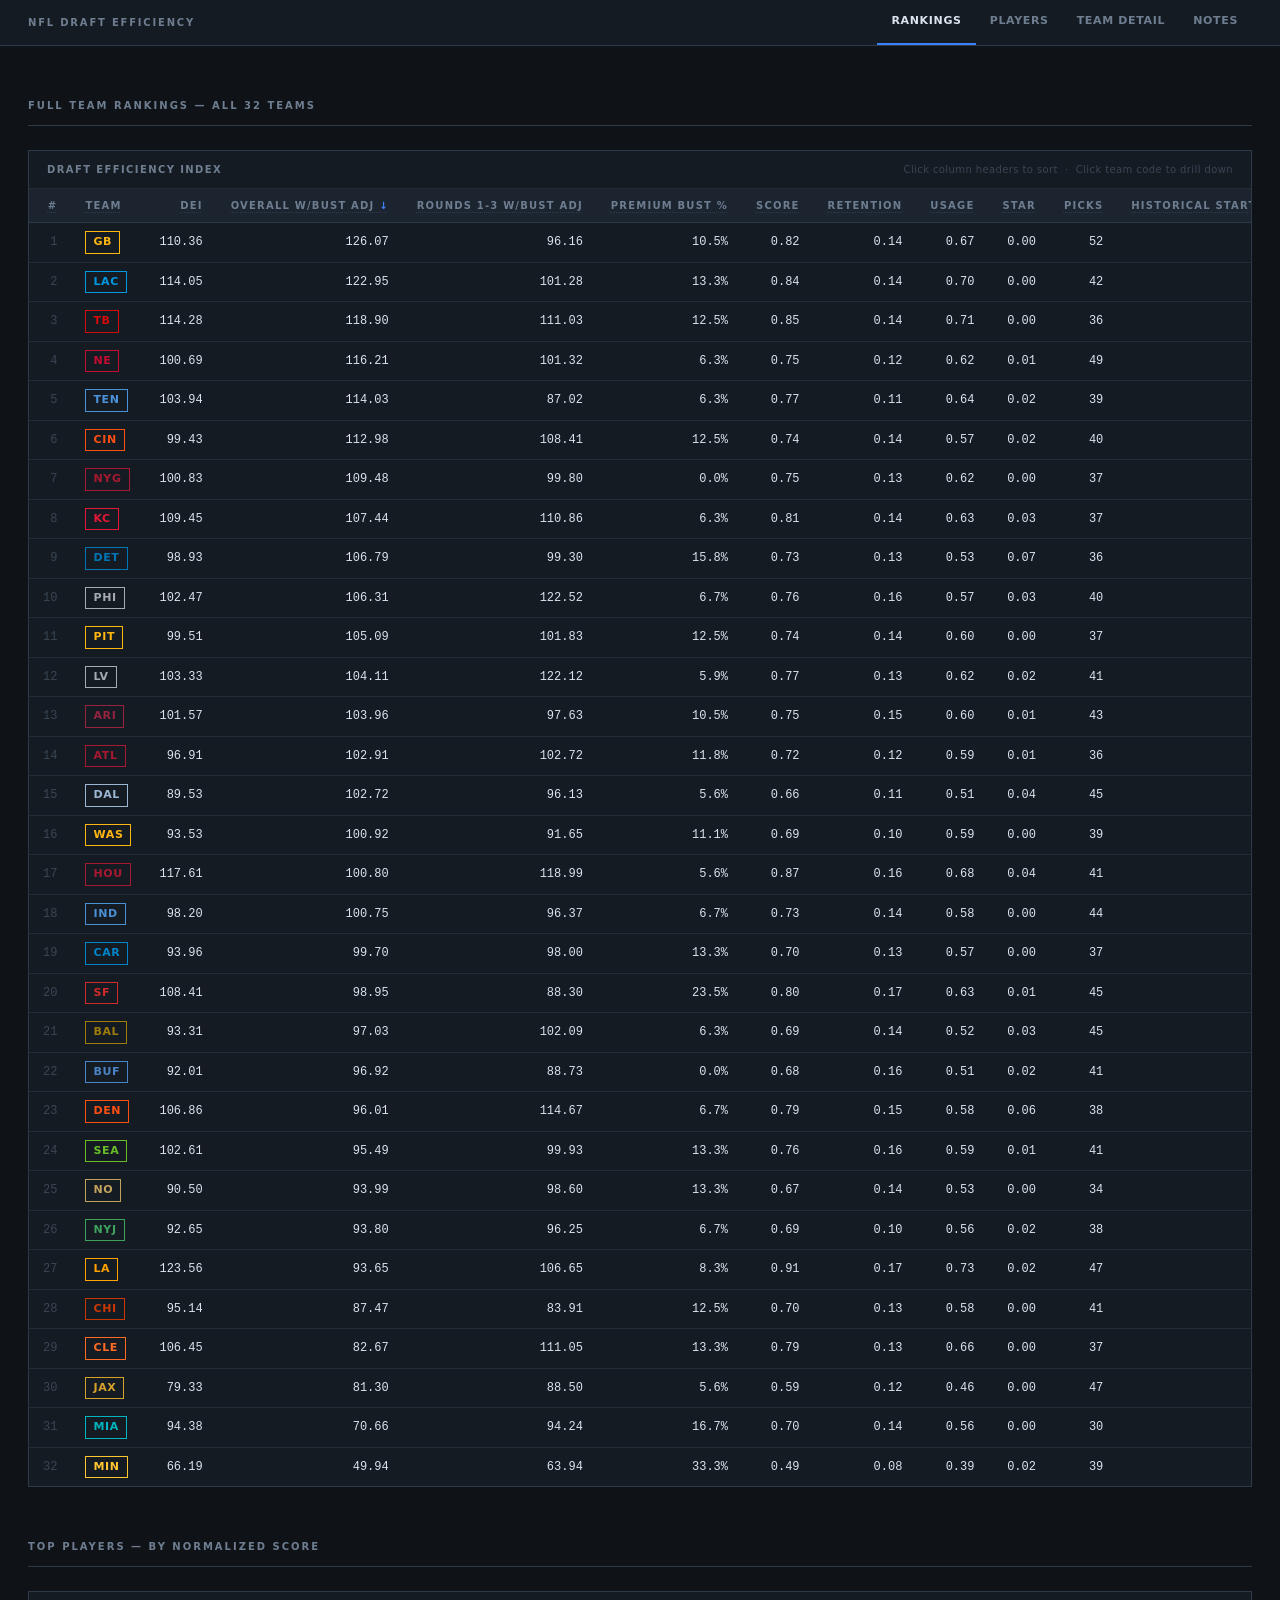
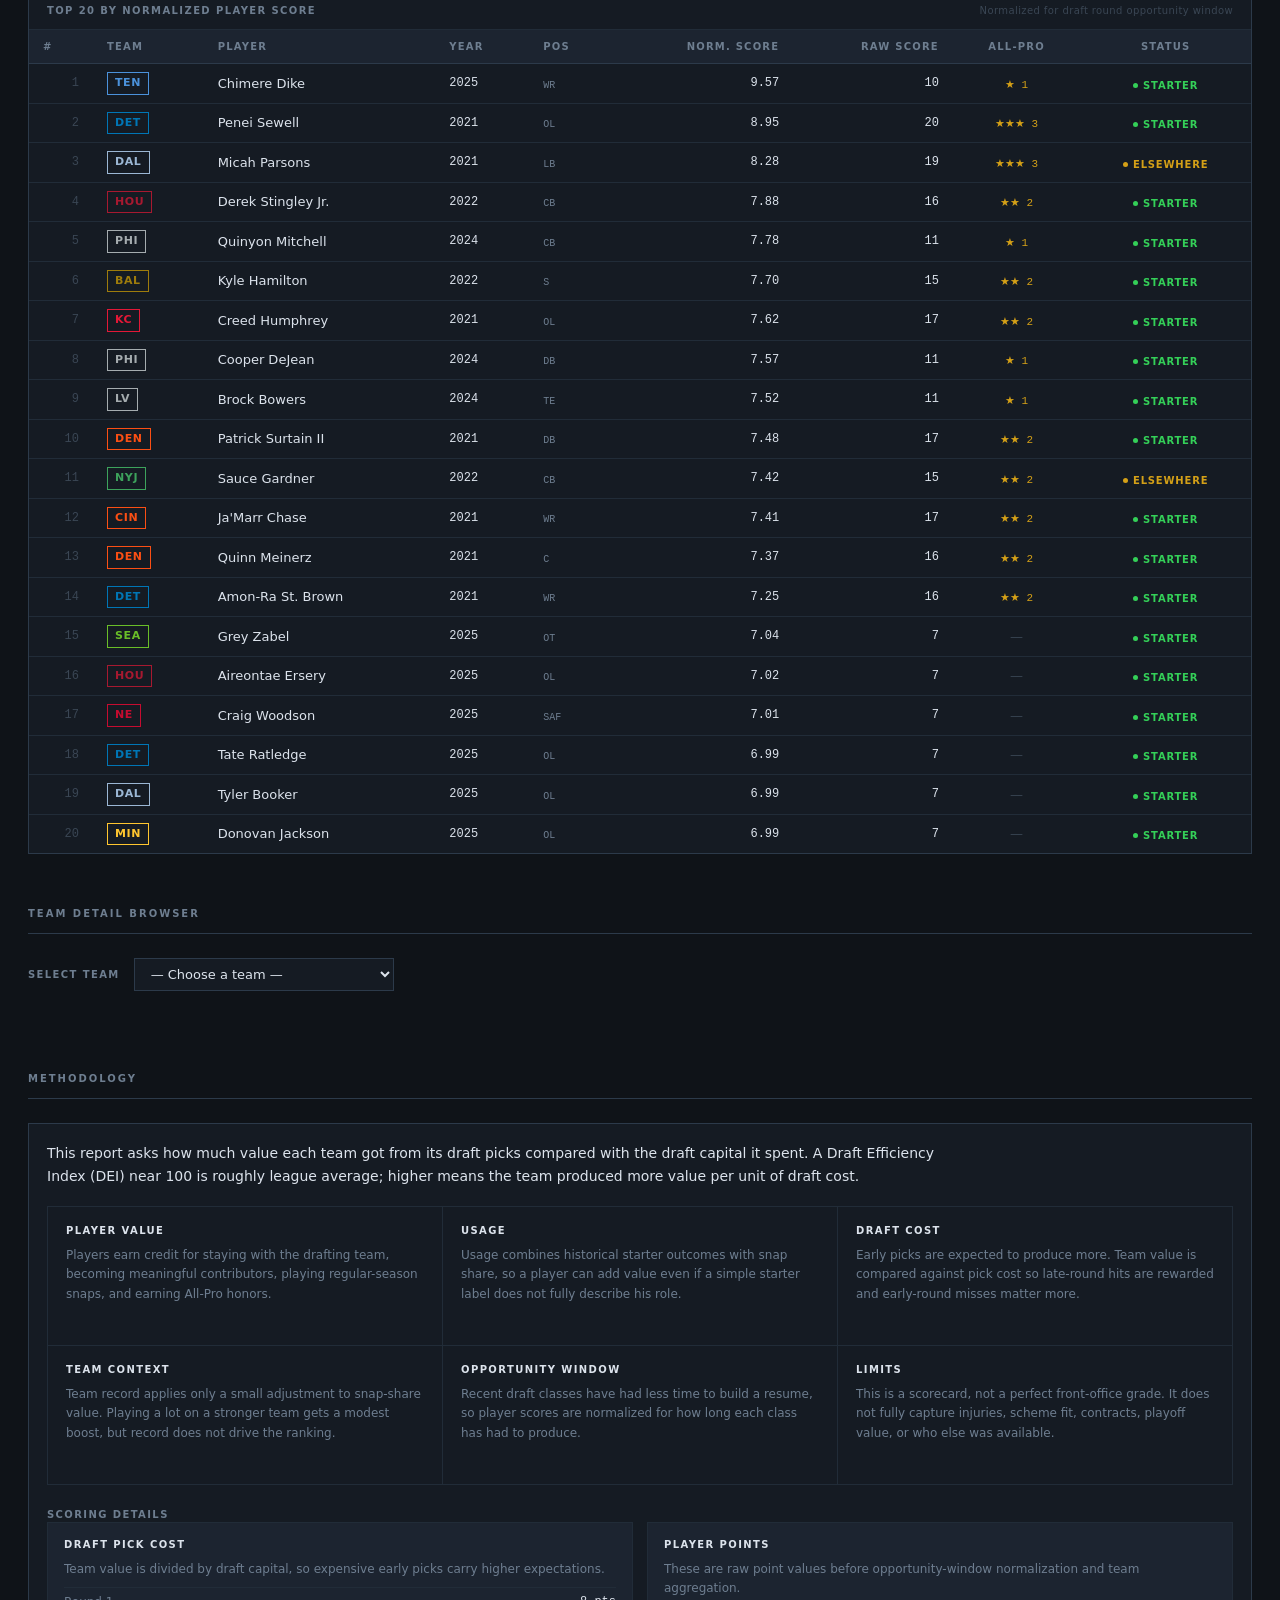
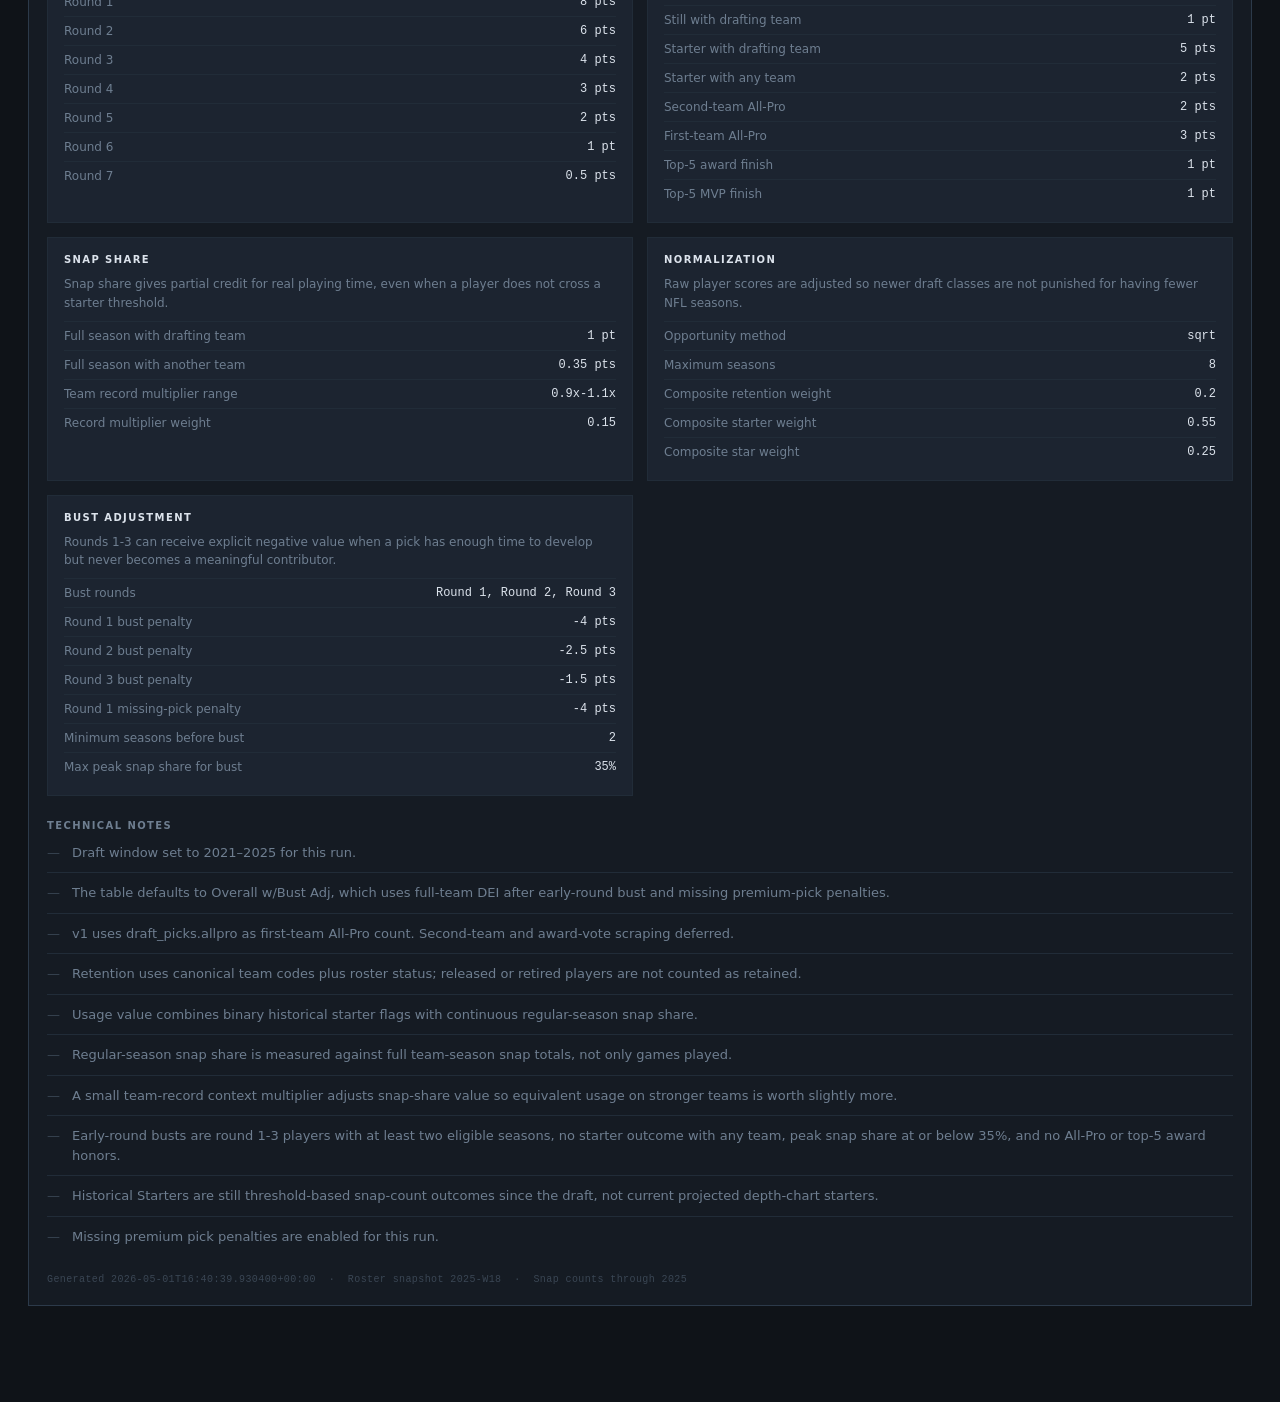
==== commit 011787cf: "Clarify bust-adjusted ranking columns" ====
--- a/docs/index.html
+++ b/docs/index.html
@@ -167,15 +167,9 @@
       text-decoration: underline dotted var(--border-2);
       text-underline-offset: 3px;
     }
-    .data-table th[data-tooltip]:hover::before,
-    .data-table th[data-tooltip]:focus-visible::before {
-      content: attr(data-tooltip);
-      position: absolute;
-      left: 50%;
-      bottom: calc(100% + 10px);
-      transform: translateX(-50%);
-      z-index: 20;
-      width: max-content;
+    .header-tooltip {
+      position: fixed;
+      z-index: 1000;
       max-width: 260px;
       padding: 9px 11px;
       border: 1px solid var(--border-2);
@@ -192,21 +186,13 @@
       text-transform: none;
       white-space: normal;
       pointer-events: none;
-    }
-    .data-table th[data-tooltip]:hover::after,
-    .data-table th[data-tooltip]:focus-visible::after {
-      content: '';
-      position: absolute;
-      left: 50%;
-      bottom: calc(100% + 5px);
-      transform: translateX(-50%) rotate(45deg);
-      z-index: 19;
-      width: 10px;
-      height: 10px;
-      border-right: 1px solid var(--border-2);
-      border-bottom: 1px solid var(--border-2);
-      background: var(--surface);
-      pointer-events: none;
+      opacity: 0;
+      transform: translate(-50%, -8px);
+      transition: opacity 120ms ease, transform 120ms ease;
+    }
+    .header-tooltip.visible {
+      opacity: 1;
+      transform: translate(-50%, 0);
     }
     .data-table th.sortable { cursor: pointer; user-select: none; }
     .data-table th.sortable:hover { color: var(--text); }
@@ -501,9 +487,9 @@
             <tr>
               <th class="sortable" data-col="rank" data-tooltip="Current row number for the active sort. This updates when you sort another column." style="text-align:right">#</th>
               <th data-tooltip="NFL team abbreviation. Click a team code in the table to open that team's player detail.">Team</th>
-              <th class="sortable" data-col="dei" data-tooltip="Draft Efficiency Index. The main ranking metric: total draft value divided by draft-pick cost, scaled so about 100 is league average." style="text-align:right">DEI</th>
-              <th class="sortable" data-col="badj" data-tooltip="Bust-adjusted DEI. DEI after applying extra penalties for early-round busts and, when enabled, missing premium picks." style="text-align:right">Bust Adj. DEI</th>
-              <th class="sortable" data-col="prem" data-tooltip="Premium DEI. Efficiency using only rounds 1-3, where picks are most expensive and expectations are highest." style="text-align:right">Premium DEI</th>
+              <th class="sortable" data-col="dei" data-tooltip="Draft Efficiency Index. Overall draft value divided by draft-pick cost across the selected draft window, scaled so about 100 is league average. This does not include the extra early-round bust adjustment." style="text-align:right">DEI</th>
+              <th class="sortable sort-desc" data-col="badj" data-tooltip="Overall with bust adjustment. Starts with the full-team DEI across all included rounds, then applies extra penalties for round 1-3 busts and, when enabled, missing premium picks. This is the default sort." style="text-align:right">Overall w/Bust Adj</th>
+              <th class="sortable" data-col="prem" data-tooltip="Rounds 1-3 with bust adjustment. Measures only premium picks from rounds 1-3, where pick cost and expectations are highest. Later-round picks do not affect this column." style="text-align:right">Rounds 1-3 w/Bust Adj</th>
               <th class="sortable" data-col="bust" data-tooltip="Share of eligible round 1-3 picks classified as busts. Lower is better." style="text-align:right">Premium Bust %</th>
               <th class="sortable" data-col="score" data-tooltip="Raw production score before dividing by draft cost. This includes roster status, usage, honors, and other player value signals." style="text-align:right">Score</th>
               <th class="sortable" data-col="ret" data-tooltip="Retention component. Rewards drafted players who remain with the team, with higher credit for active contributors and starters." style="text-align:right">Retention</th>
@@ -680,7 +666,7 @@
             <div class="methodology-subhead">Technical Notes</div>
             <ul class="notes-list">
           <li>Draft window set to 2021&ndash;2025 for this run.</li>
-          <li>Rank is based solely on Draft Efficiency Index (DEI), not the component-score blend.</li>
+          <li>The table defaults to Overall w/Bust Adj, which uses full-team DEI after early-round bust and missing premium-pick penalties.</li>
           <li>v1 uses draft_picks.allpro as first-team All-Pro count. Second-team and award-vote scraping deferred.</li>
           <li>Retention uses canonical team codes plus roster status; released or retired players are not counted as retained.</li>
           <li>Usage value combines binary historical starter flags with continuous regular-season snap share.</li>
@@ -692,7 +678,7 @@
         </ul>
           </div>
         </div>
-        <p class="footer-line">Generated 2026-05-01T16:33:04.371592+00:00 &nbsp;&middot;&nbsp; Roster snapshot 2025-W18 &nbsp;&middot;&nbsp; Snap counts through 2025</p>
+        <p class="footer-line">Generated 2026-05-01T16:40:39.930400+00:00 &nbsp;&middot;&nbsp; Roster snapshot 2025-W18 &nbsp;&middot;&nbsp; Snap counts through 2025</p>
       </div>
     </div>
   </section>
@@ -728,9 +714,52 @@
   return `<span class="ap-count">${'★'.repeat(n)}&nbsp;${n}</span>`;
 }
 
+// Header tooltips use fixed positioning so table overflow cannot clip them.
+(function() {
+  const tooltip = document.createElement('div');
+  tooltip.className = 'header-tooltip';
+  document.body.appendChild(tooltip);
+
+  function positionTooltip(target) {
+    const rect = target.getBoundingClientRect();
+    const x = Math.min(Math.max(rect.left + rect.width / 2, 150), window.innerWidth - 150);
+    const y = Math.max(rect.top - tooltip.offsetHeight - 12, 10);
+    tooltip.style.left = `${x}px`;
+    tooltip.style.top = `${y}px`;
+  }
+
+  function showTooltip(target) {
+    tooltip.textContent = target.dataset.tooltip;
+    tooltip.classList.add('visible');
+    positionTooltip(target);
+  }
+
+  function hideTooltip() {
+    tooltip.classList.remove('visible');
+  }
+
+  document.querySelectorAll('th[data-tooltip]').forEach(th => {
+    th.setAttribute('tabindex', '0');
+    th.setAttribute('title', th.dataset.tooltip);
+    th.addEventListener('mouseenter', () => showTooltip(th));
+    th.addEventListener('mouseleave', hideTooltip);
+    th.addEventListener('focus', () => showTooltip(th));
+    th.addEventListener('blur', hideTooltip);
+    th.addEventListener('mousemove', () => positionTooltip(th));
+  });
+
+  window.addEventListener('scroll', hideTooltip, {passive: true});
+  window.addEventListener('resize', hideTooltip);
+})();
+
 // Rankings table with sort
 let rankData = TEAM_SCORES.map((r, i) => ({...r, displayRank: i + 1}));
-let sortState = {col:'rank', dir:'asc'};
+let sortState = {col:'badj', dir:'desc'};
+
+function compareRankRows(a, b, col, dir) {
+  const d = typeof a[col]==='number' ? a[col]-b[col] : String(a[col]).localeCompare(String(b[col]));
+  return dir==='asc' ? d : -d;
+}
 
 function updateDisplayRanks() {
   rankData.forEach((r, i) => { r.displayRank = i + 1; });
@@ -754,6 +783,8 @@
     </tr>`;
   }).join('');
 }
+rankData.sort((a, b) => compareRankRows(a, b, sortState.col, sortState.dir));
+updateDisplayRanks();
 renderRankings();
 
 document.querySelectorAll('#rankings-table th.sortable').forEach(th => {
@@ -761,10 +792,7 @@
     const col = th.dataset.col;
     const dir = (sortState.col===col && sortState.dir==='asc') ? 'desc' : 'asc';
     sortState = {col, dir};
-    rankData.sort((a,b) => {
-      const d = typeof a[col]==='number' ? a[col]-b[col] : String(a[col]).localeCompare(String(b[col]));
-      return dir==='asc' ? d : -d;
-    });
+    rankData.sort((a,b) => compareRankRows(a, b, col, dir));
     updateDisplayRanks();
     document.querySelectorAll('#rankings-table th').forEach(h => h.classList.remove('sort-asc','sort-desc'));
     th.classList.add(dir==='asc'?'sort-asc':'sort-desc');
@@ -836,8 +864,8 @@
     html += `<div class="team-score-strip">
       <div class="score-cell"><div class="score-v" style="color:${col}">${ts.rank}</div><div class="score-lbl">Rank</div></div>
       <div class="score-cell"><div class="score-v">${ts.dei.toFixed(2)}</div><div class="score-lbl">DEI</div></div>
-      <div class="score-cell"><div class="score-v">${ts.badj.toFixed(2)}</div><div class="score-lbl">Bust Adj. DEI</div></div>
-      <div class="score-cell"><div class="score-v">${ts.prem.toFixed(2)}</div><div class="score-lbl">Premium DEI</div></div>
+      <div class="score-cell"><div class="score-v">${ts.badj.toFixed(2)}</div><div class="score-lbl">Overall w/Bust Adj</div></div>
+      <div class="score-cell"><div class="score-v">${ts.prem.toFixed(2)}</div><div class="score-lbl">Rounds 1-3 w/Bust Adj</div></div>
       <div class="score-cell"><div class="score-v">${(ts.bust * 100).toFixed(1)}%</div><div class="score-lbl">Premium Bust</div></div>
       <div class="score-cell"><div class="score-v">${ts.score.toFixed(2)}</div><div class="score-lbl">Team Score</div></div>
       <div class="score-cell"><div class="score-v">${ts.ret.toFixed(2)}</div><div class="score-lbl">Retention</div></div>
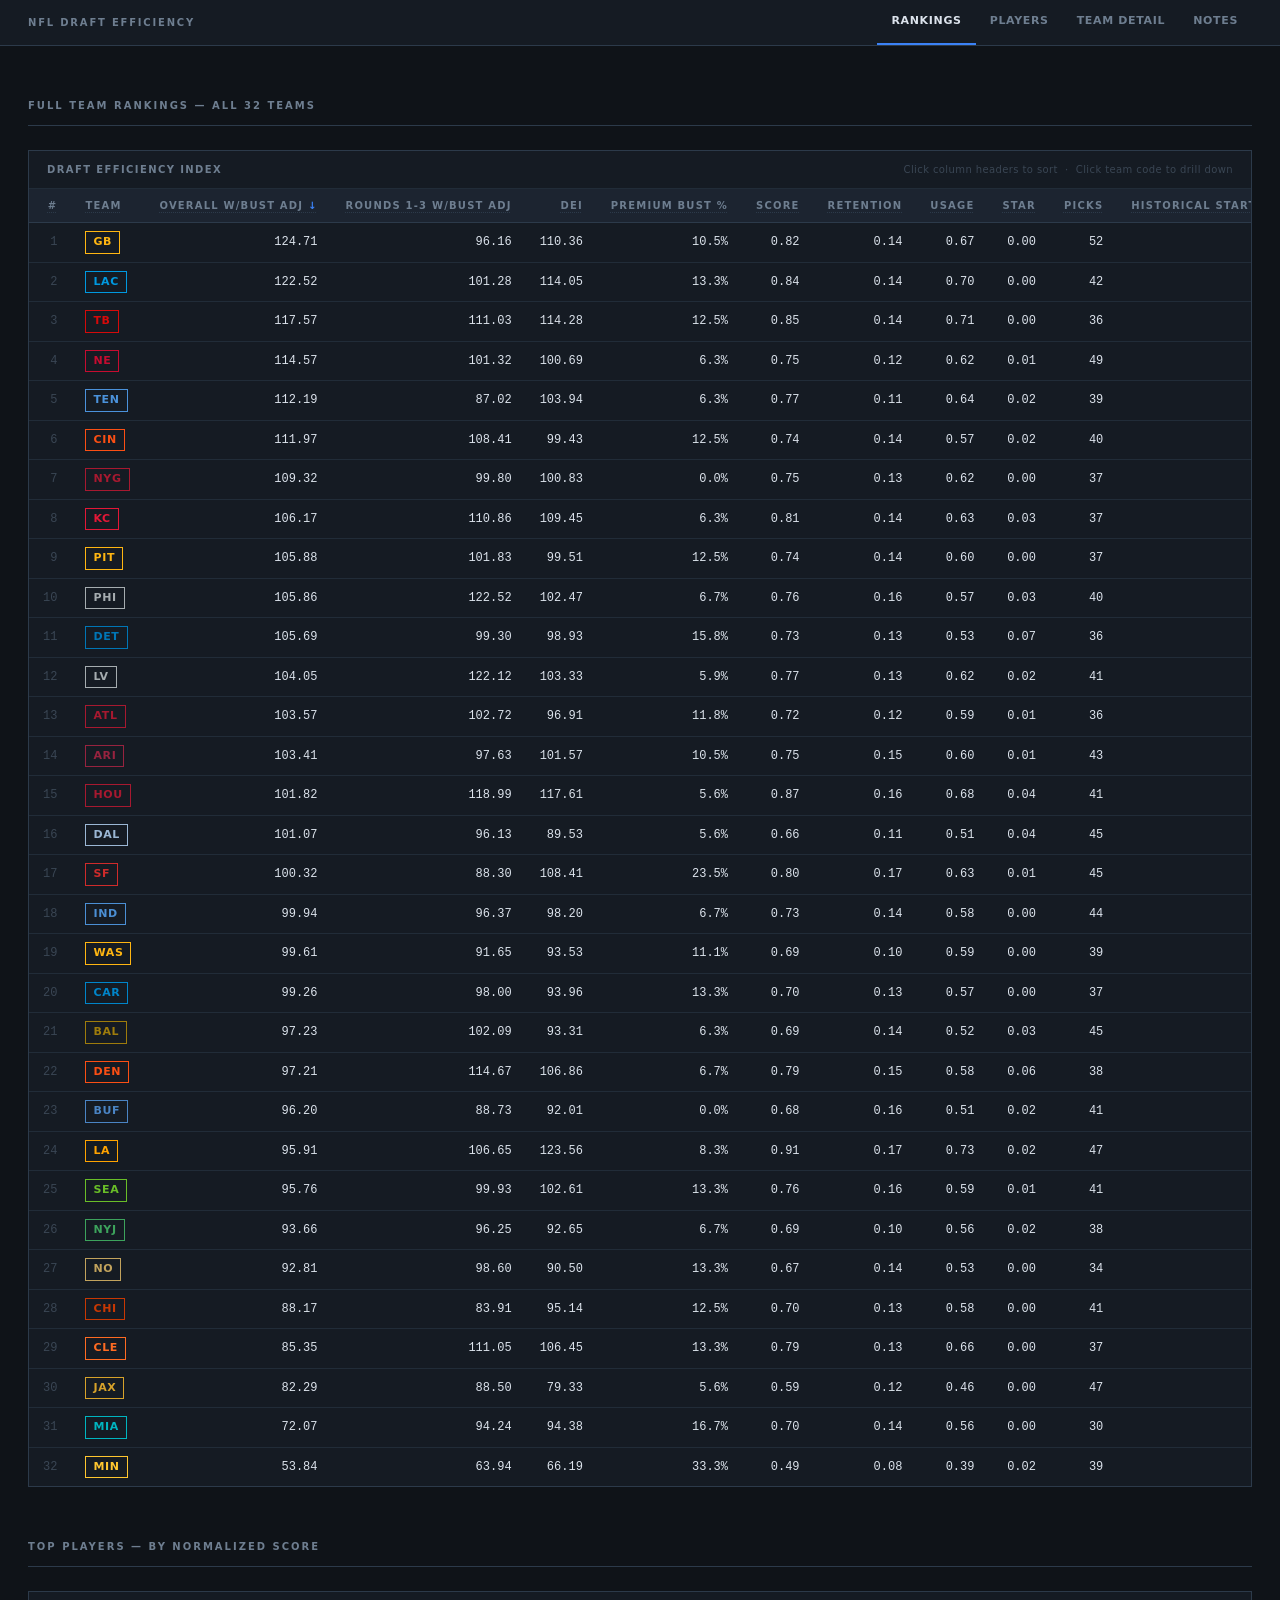
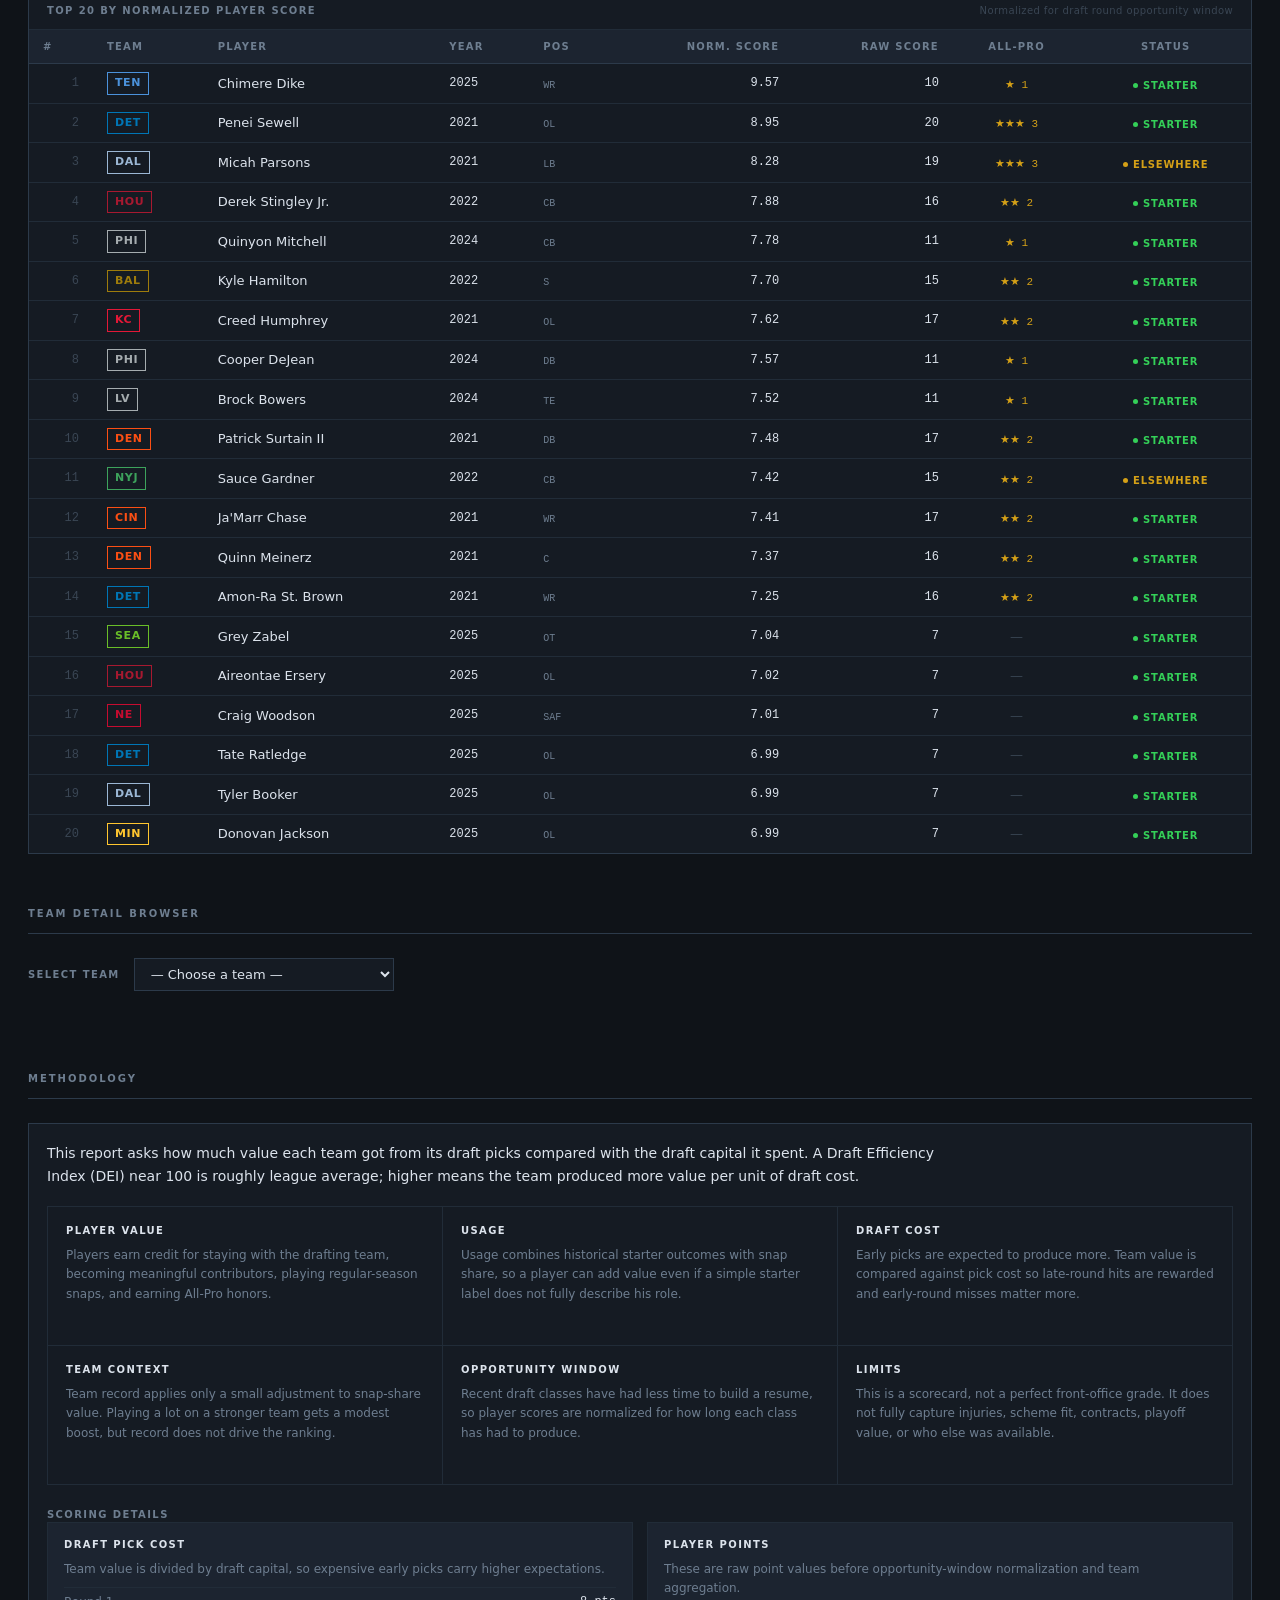
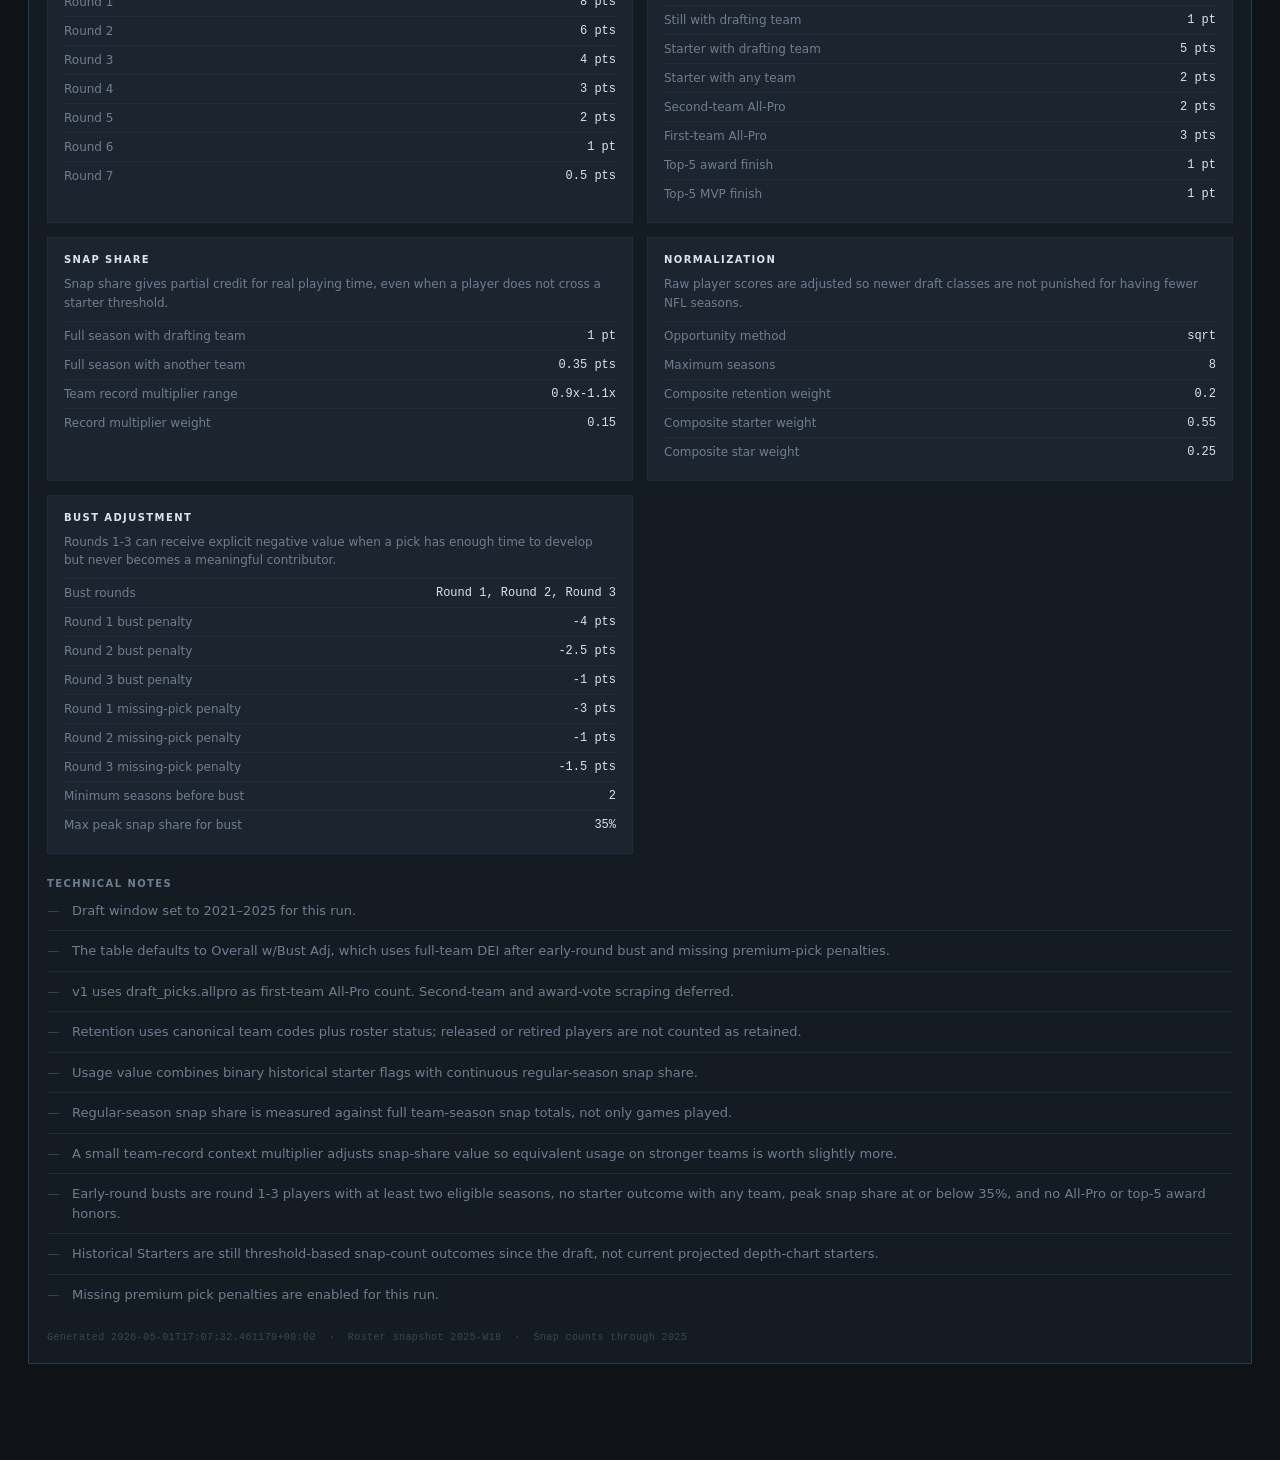
==== commit 248e341d: "Tune premium pick penalties and ranking layout" ====
--- a/docs/index.html
+++ b/docs/index.html
@@ -170,7 +170,7 @@
     .header-tooltip {
       position: fixed;
       z-index: 1000;
-      max-width: 260px;
+      max-width: 310px;
       padding: 9px 11px;
       border: 1px solid var(--border-2);
       border-radius: 8px;
@@ -178,10 +178,10 @@
       box-shadow: 0 12px 30px rgba(15, 23, 42, 0.16);
       color: var(--text);
       font-family: var(--sans);
-      font-size: 11px;
+      font-size: 13px;
       font-weight: 500;
       letter-spacing: 0;
-      line-height: 1.35;
+      line-height: 1.45;
       text-align: left;
       text-transform: none;
       white-space: normal;
@@ -487,9 +487,9 @@
             <tr>
               <th class="sortable" data-col="rank" data-tooltip="Current row number for the active sort. This updates when you sort another column." style="text-align:right">#</th>
               <th data-tooltip="NFL team abbreviation. Click a team code in the table to open that team's player detail.">Team</th>
-              <th class="sortable" data-col="dei" data-tooltip="Draft Efficiency Index. Overall draft value divided by draft-pick cost across the selected draft window, scaled so about 100 is league average. This does not include the extra early-round bust adjustment." style="text-align:right">DEI</th>
               <th class="sortable sort-desc" data-col="badj" data-tooltip="Overall with bust adjustment. Starts with the full-team DEI across all included rounds, then applies extra penalties for round 1-3 busts and, when enabled, missing premium picks. This is the default sort." style="text-align:right">Overall w/Bust Adj</th>
               <th class="sortable" data-col="prem" data-tooltip="Rounds 1-3 with bust adjustment. Measures only premium picks from rounds 1-3, where pick cost and expectations are highest. Later-round picks do not affect this column." style="text-align:right">Rounds 1-3 w/Bust Adj</th>
+              <th class="sortable" data-col="dei" data-tooltip="Draft Efficiency Index. Overall draft value divided by draft-pick cost across the selected draft window, scaled so about 100 is league average. This does not include the extra early-round bust adjustment." style="text-align:right">DEI</th>
               <th class="sortable" data-col="bust" data-tooltip="Share of eligible round 1-3 picks classified as busts. Lower is better." style="text-align:right">Premium Bust %</th>
               <th class="sortable" data-col="score" data-tooltip="Raw production score before dividing by draft cost. This includes roster status, usage, honors, and other player value signals." style="text-align:right">Score</th>
               <th class="sortable" data-col="ret" data-tooltip="Retention component. Rewards drafted players who remain with the team, with higher credit for active contributors and starters." style="text-align:right">Retention</th>
@@ -651,8 +651,10 @@
                     <tr><td>Bust rounds</td><td>Round 1, Round 2, Round 3</td></tr>
                     <tr><td>Round 1 bust penalty</td><td>-4 pts</td></tr>
                     <tr><td>Round 2 bust penalty</td><td>-2.5 pts</td></tr>
-                    <tr><td>Round 3 bust penalty</td><td>-1.5 pts</td></tr>
-                    <tr><td>Round 1 missing-pick penalty</td><td>-4 pts</td></tr>
+                    <tr><td>Round 3 bust penalty</td><td>-1 pts</td></tr>
+                    <tr><td>Round 1 missing-pick penalty</td><td>-3 pts</td></tr>
+                    <tr><td>Round 2 missing-pick penalty</td><td>-1 pts</td></tr>
+                    <tr><td>Round 3 missing-pick penalty</td><td>-1.5 pts</td></tr>
                     <tr><td>Minimum seasons before bust</td><td>2</td></tr>
                     <tr><td>Max peak snap share for bust</td><td>35%</td></tr>
                   </tbody>
@@ -678,7 +680,7 @@
         </ul>
           </div>
         </div>
-        <p class="footer-line">Generated 2026-05-01T16:40:39.930400+00:00 &nbsp;&middot;&nbsp; Roster snapshot 2025-W18 &nbsp;&middot;&nbsp; Snap counts through 2025</p>
+        <p class="footer-line">Generated 2026-05-01T17:07:32.461179+00:00 &nbsp;&middot;&nbsp; Roster snapshot 2025-W18 &nbsp;&middot;&nbsp; Snap counts through 2025</p>
       </div>
     </div>
   </section>
@@ -688,11 +690,11 @@
 <script>
 const TEAM_INFO = {"ARI":{"name":"Arizona Cardinals","color":"#97233F"},"ATL":{"name":"Atlanta Falcons","color":"#A71930"},"BAL":{"name":"Baltimore Ravens","color":"#9E7C0C"},"BUF":{"name":"Buffalo Bills","color":"#4A84C4"},"CAR":{"name":"Carolina Panthers","color":"#0085CA"},"CHI":{"name":"Chicago Bears","color":"#C83803"},"CIN":{"name":"Cincinnati Bengals","color":"#FB4F14"},"CLE":{"name":"Cleveland Browns","color":"#FF6B22"},"DAL":{"name":"Dallas Cowboys","color":"#9BB7D4"},"DEN":{"name":"Denver Broncos","color":"#FB4F14"},"DET":{"name":"Detroit Lions","color":"#0076B6"},"GB":{"name":"Green Bay Packers","color":"#FFB612"},"HOU":{"name":"Houston Texans","color":"#A71930"},"IND":{"name":"Indianapolis Colts","color":"#4B8FD4"},"JAX":{"name":"Jacksonville Jaguars","color":"#D7A22A"},"KC":{"name":"Kansas City Chiefs","color":"#E31837"},"LAC":{"name":"Los Angeles Chargers","color":"#0099E0"},"LA":{"name":"Los Angeles Rams","color":"#FFA300"},"LV":{"name":"Las Vegas Raiders","color":"#A5ACAF"},"MIA":{"name":"Miami Dolphins","color":"#00B5C0"},"MIN":{"name":"Minnesota Vikings","color":"#FFC62F"},"NE":{"name":"New England Patriots","color":"#C60C30"},"NO":{"name":"New Orleans Saints","color":"#C2A35D"},"NYG":{"name":"New York Giants","color":"#A71930"},"NYJ":{"name":"New York Jets","color":"#3DA35C"},"PHI":{"name":"Philadelphia Eagles","color":"#A5ACAF"},"PIT":{"name":"Pittsburgh Steelers","color":"#FFB612"},"SEA":{"name":"Seattle Seahawks","color":"#69BE28"},"SF":{"name":"San Francisco 49ers","color":"#CF2B2B"},"TB":{"name":"Tampa Bay Buccaneers","color":"#D50A0A"},"TEN":{"name":"Tennessee Titans","color":"#4B92DB"},"WAS":{"name":"Washington Commanders","color":"#FFB612"}};
 
-const TEAM_SCORES = [{"rank":1,"team":"LA","dei":123.56,"score":0.914822,"ret":0.168963,"str":0.730184,"star":0.015675,"prem":106.65,"bust":0.0833,"badj":93.65,"miss":5,"picks":47,"starters":19},{"rank":2,"team":"HOU","dei":117.61,"score":0.870819,"ret":0.158594,"str":0.677173,"star":0.035052,"prem":118.99,"bust":0.0556,"badj":100.8,"miss":4,"picks":41,"starters":20},{"rank":3,"team":"TB","dei":114.28,"score":0.846131,"ret":0.13987,"str":0.706261,"star":0.0,"prem":111.03,"bust":0.125,"badj":118.9,"miss":1,"picks":36,"starters":20},{"rank":4,"team":"LAC","dei":114.05,"score":0.844407,"ret":0.142286,"str":0.702122,"star":0.0,"prem":101.28,"bust":0.1333,"badj":122.95,"miss":1,"picks":42,"starters":20},{"rank":5,"team":"GB","dei":110.36,"score":0.817083,"ret":0.142866,"str":0.674217,"star":0.0,"prem":96.16,"bust":0.1053,"badj":126.07,"miss":0,"picks":52,"starters":26},{"rank":6,"team":"KC","dei":109.45,"score":0.810416,"ret":0.144335,"str":0.634863,"star":0.031219,"prem":110.86,"bust":0.0625,"badj":107.44,"miss":3,"picks":37,"starters":20},{"rank":7,"team":"SF","dei":108.41,"score":0.8027,"ret":0.165614,"str":0.626922,"star":0.010164,"prem":88.3,"bust":0.2353,"badj":98.95,"miss":3,"picks":45,"starters":18},{"rank":8,"team":"DEN","dei":106.86,"score":0.791231,"ret":0.151438,"str":0.577525,"star":0.062269,"prem":114.67,"bust":0.0667,"badj":96.01,"miss":3,"picks":38,"starters":15},{"rank":9,"team":"CLE","dei":106.45,"score":0.788199,"ret":0.126429,"str":0.66177,"star":0.0,"prem":111.05,"bust":0.1333,"badj":82.67,"miss":5,"picks":37,"starters":16},{"rank":10,"team":"TEN","dei":103.94,"score":0.769611,"ret":0.108986,"str":0.638485,"star":0.02214,"prem":87.02,"bust":0.0625,"badj":114.03,"miss":1,"picks":39,"starters":19},{"rank":11,"team":"LV","dei":103.33,"score":0.765063,"ret":0.128296,"str":0.620757,"star":0.01601,"prem":122.12,"bust":0.0588,"badj":104.11,"miss":2,"picks":41,"starters":19},{"rank":12,"team":"SEA","dei":102.61,"score":0.759755,"ret":0.158061,"str":0.589052,"star":0.012643,"prem":99.93,"bust":0.1333,"badj":95.49,"miss":4,"picks":41,"starters":18},{"rank":13,"team":"PHI","dei":102.47,"score":0.758725,"ret":0.157448,"str":0.56889,"star":0.032387,"prem":122.52,"bust":0.0667,"badj":106.31,"miss":2,"picks":40,"starters":17},{"rank":14,"team":"ARI","dei":101.57,"score":0.752068,"ret":0.145836,"str":0.595479,"star":0.010753,"prem":97.63,"bust":0.1053,"badj":103.96,"miss":2,"picks":43,"starters":18},{"rank":15,"team":"NYG","dei":100.83,"score":0.746583,"ret":0.130812,"str":0.615771,"star":0.0,"prem":99.8,"bust":0.0,"badj":109.48,"miss":1,"picks":37,"starters":19},{"rank":16,"team":"NE","dei":100.69,"score":0.745545,"ret":0.117189,"str":0.618256,"star":0.010101,"prem":101.32,"bust":0.0625,"badj":116.21,"miss":0,"picks":49,"starters":20},{"rank":17,"team":"PIT","dei":99.51,"score":0.736786,"ret":0.141428,"str":0.595358,"star":0.0,"prem":101.83,"bust":0.125,"badj":105.09,"miss":1,"picks":37,"starters":17},{"rank":18,"team":"CIN","dei":99.43,"score":0.736168,"ret":0.144886,"str":0.571332,"star":0.01995,"prem":108.41,"bust":0.125,"badj":112.98,"miss":0,"picks":40,"starters":17},{"rank":19,"team":"DET","dei":98.93,"score":0.732466,"ret":0.133325,"str":0.528892,"star":0.070249,"prem":99.3,"bust":0.1579,"badj":106.79,"miss":1,"picks":36,"starters":17},{"rank":20,"team":"IND","dei":98.2,"score":0.727094,"ret":0.144671,"str":0.582423,"star":0.0,"prem":96.37,"bust":0.0667,"badj":100.75,"miss":2,"picks":44,"starters":18},{"rank":21,"team":"ATL","dei":96.91,"score":0.717559,"ret":0.116386,"str":0.588295,"star":0.012878,"prem":102.72,"bust":0.1176,"badj":102.91,"miss":1,"picks":36,"starters":19},{"rank":22,"team":"CHI","dei":95.14,"score":0.704422,"ret":0.128202,"str":0.576219,"star":0.0,"prem":83.91,"bust":0.125,"badj":87.47,"miss":4,"picks":41,"starters":18},{"rank":23,"team":"MIA","dei":94.38,"score":0.698824,"ret":0.140701,"str":0.558123,"star":0.0,"prem":94.24,"bust":0.1667,"badj":70.66,"miss":5,"picks":30,"starters":11},{"rank":24,"team":"CAR","dei":93.96,"score":0.695704,"ret":0.127954,"str":0.56775,"star":0.0,"prem":98.0,"bust":0.1333,"badj":99.7,"miss":1,"picks":37,"starters":17},{"rank":25,"team":"WAS","dei":93.53,"score":0.69251,"ret":0.100044,"str":0.592466,"star":0.0,"prem":91.65,"bust":0.1111,"badj":100.92,"miss":1,"picks":39,"starters":18},{"rank":26,"team":"BAL","dei":93.31,"score":0.690901,"ret":0.140173,"str":0.521316,"star":0.029412,"prem":102.09,"bust":0.0625,"badj":97.03,"miss":2,"picks":45,"starters":17},{"rank":27,"team":"NYJ","dei":92.65,"score":0.685978,"ret":0.102604,"str":0.562684,"star":0.02069,"prem":96.25,"bust":0.0667,"badj":93.8,"miss":3,"picks":38,"starters":19},{"rank":28,"team":"BUF","dei":92.01,"score":0.681242,"ret":0.156346,"str":0.50765,"star":0.017247,"prem":88.73,"bust":0.0,"badj":96.92,"miss":1,"picks":41,"starters":14},{"rank":29,"team":"NO","dei":90.5,"score":0.670087,"ret":0.143046,"str":0.527041,"star":0.0,"prem":98.6,"bust":0.1333,"badj":93.99,"miss":2,"picks":34,"starters":13},{"rank":30,"team":"DAL","dei":89.53,"score":0.662867,"ret":0.114699,"str":0.509397,"star":0.038771,"prem":96.13,"bust":0.0556,"badj":102.72,"miss":0,"picks":45,"starters":15},{"rank":31,"team":"JAX","dei":79.33,"score":0.587351,"ret":0.124044,"str":0.463307,"star":0.0,"prem":88.5,"bust":0.0556,"badj":81.3,"miss":2,"picks":47,"starters":17},{"rank":32,"team":"MIN","dei":66.19,"score":0.490104,"ret":0.084066,"str":0.389594,"star":0.016444,"prem":63.94,"bust":0.3333,"badj":49.94,"miss":5,"picks":39,"starters":11}];
+const TEAM_SCORES = [{"rank":1,"team":"LA","dei":123.56,"score":0.914822,"ret":0.168963,"str":0.730184,"star":0.015675,"prem":106.65,"bust":0.0833,"badj":95.91,"miss":5,"picks":47,"starters":19},{"rank":2,"team":"HOU","dei":117.61,"score":0.870819,"ret":0.158594,"str":0.677173,"star":0.035052,"prem":118.99,"bust":0.0556,"badj":101.82,"miss":4,"picks":41,"starters":20},{"rank":3,"team":"TB","dei":114.28,"score":0.846131,"ret":0.13987,"str":0.706261,"star":0.0,"prem":111.03,"bust":0.125,"badj":117.57,"miss":1,"picks":36,"starters":20},{"rank":4,"team":"LAC","dei":114.05,"score":0.844407,"ret":0.142286,"str":0.702122,"star":0.0,"prem":101.28,"bust":0.1333,"badj":122.52,"miss":1,"picks":42,"starters":20},{"rank":5,"team":"GB","dei":110.36,"score":0.817083,"ret":0.142866,"str":0.674217,"star":0.0,"prem":96.16,"bust":0.1053,"badj":124.71,"miss":0,"picks":52,"starters":26},{"rank":6,"team":"KC","dei":109.45,"score":0.810416,"ret":0.144335,"str":0.634863,"star":0.031219,"prem":110.86,"bust":0.0625,"badj":106.17,"miss":3,"picks":37,"starters":20},{"rank":7,"team":"SF","dei":108.41,"score":0.8027,"ret":0.165614,"str":0.626922,"star":0.010164,"prem":88.3,"bust":0.2353,"badj":100.32,"miss":3,"picks":45,"starters":18},{"rank":8,"team":"DEN","dei":106.86,"score":0.791231,"ret":0.151438,"str":0.577525,"star":0.062269,"prem":114.67,"bust":0.0667,"badj":97.21,"miss":3,"picks":38,"starters":15},{"rank":9,"team":"CLE","dei":106.45,"score":0.788199,"ret":0.126429,"str":0.66177,"star":0.0,"prem":111.05,"bust":0.1333,"badj":85.35,"miss":5,"picks":37,"starters":16},{"rank":10,"team":"TEN","dei":103.94,"score":0.769611,"ret":0.108986,"str":0.638485,"star":0.02214,"prem":87.02,"bust":0.0625,"badj":112.19,"miss":1,"picks":39,"starters":19},{"rank":11,"team":"LV","dei":103.33,"score":0.765063,"ret":0.128296,"str":0.620757,"star":0.01601,"prem":122.12,"bust":0.0588,"badj":104.05,"miss":2,"picks":41,"starters":19},{"rank":12,"team":"SEA","dei":102.61,"score":0.759755,"ret":0.158061,"str":0.589052,"star":0.012643,"prem":99.93,"bust":0.1333,"badj":95.76,"miss":4,"picks":41,"starters":18},{"rank":13,"team":"PHI","dei":102.47,"score":0.758725,"ret":0.157448,"str":0.56889,"star":0.032387,"prem":122.52,"bust":0.0667,"badj":105.86,"miss":2,"picks":40,"starters":17},{"rank":14,"team":"ARI","dei":101.57,"score":0.752068,"ret":0.145836,"str":0.595479,"star":0.010753,"prem":97.63,"bust":0.1053,"badj":103.41,"miss":2,"picks":43,"starters":18},{"rank":15,"team":"NYG","dei":100.83,"score":0.746583,"ret":0.130812,"str":0.615771,"star":0.0,"prem":99.8,"bust":0.0,"badj":109.32,"miss":1,"picks":37,"starters":19},{"rank":16,"team":"NE","dei":100.69,"score":0.745545,"ret":0.117189,"str":0.618256,"star":0.010101,"prem":101.32,"bust":0.0625,"badj":114.57,"miss":0,"picks":49,"starters":20},{"rank":17,"team":"PIT","dei":99.51,"score":0.736786,"ret":0.141428,"str":0.595358,"star":0.0,"prem":101.83,"bust":0.125,"badj":105.88,"miss":1,"picks":37,"starters":17},{"rank":18,"team":"CIN","dei":99.43,"score":0.736168,"ret":0.144886,"str":0.571332,"star":0.01995,"prem":108.41,"bust":0.125,"badj":111.97,"miss":0,"picks":40,"starters":17},{"rank":19,"team":"DET","dei":98.93,"score":0.732466,"ret":0.133325,"str":0.528892,"star":0.070249,"prem":99.3,"bust":0.1579,"badj":105.69,"miss":1,"picks":36,"starters":17},{"rank":20,"team":"IND","dei":98.2,"score":0.727094,"ret":0.144671,"str":0.582423,"star":0.0,"prem":96.37,"bust":0.0667,"badj":99.94,"miss":2,"picks":44,"starters":18},{"rank":21,"team":"ATL","dei":96.91,"score":0.717559,"ret":0.116386,"str":0.588295,"star":0.012878,"prem":102.72,"bust":0.1176,"badj":103.57,"miss":1,"picks":36,"starters":19},{"rank":22,"team":"CHI","dei":95.14,"score":0.704422,"ret":0.128202,"str":0.576219,"star":0.0,"prem":83.91,"bust":0.125,"badj":88.17,"miss":4,"picks":41,"starters":18},{"rank":23,"team":"MIA","dei":94.38,"score":0.698824,"ret":0.140701,"str":0.558123,"star":0.0,"prem":94.24,"bust":0.1667,"badj":72.07,"miss":5,"picks":30,"starters":11},{"rank":24,"team":"CAR","dei":93.96,"score":0.695704,"ret":0.127954,"str":0.56775,"star":0.0,"prem":98.0,"bust":0.1333,"badj":99.26,"miss":1,"picks":37,"starters":17},{"rank":25,"team":"WAS","dei":93.53,"score":0.69251,"ret":0.100044,"str":0.592466,"star":0.0,"prem":91.65,"bust":0.1111,"badj":99.61,"miss":1,"picks":39,"starters":18},{"rank":26,"team":"BAL","dei":93.31,"score":0.690901,"ret":0.140173,"str":0.521316,"star":0.029412,"prem":102.09,"bust":0.0625,"badj":97.23,"miss":2,"picks":45,"starters":17},{"rank":27,"team":"NYJ","dei":92.65,"score":0.685978,"ret":0.102604,"str":0.562684,"star":0.02069,"prem":96.25,"bust":0.0667,"badj":93.66,"miss":3,"picks":38,"starters":19},{"rank":28,"team":"BUF","dei":92.01,"score":0.681242,"ret":0.156346,"str":0.50765,"star":0.017247,"prem":88.73,"bust":0.0,"badj":96.2,"miss":1,"picks":41,"starters":14},{"rank":29,"team":"NO","dei":90.5,"score":0.670087,"ret":0.143046,"str":0.527041,"star":0.0,"prem":98.6,"bust":0.1333,"badj":92.81,"miss":2,"picks":34,"starters":13},{"rank":30,"team":"DAL","dei":89.53,"score":0.662867,"ret":0.114699,"str":0.509397,"star":0.038771,"prem":96.13,"bust":0.0556,"badj":101.07,"miss":0,"picks":45,"starters":15},{"rank":31,"team":"JAX","dei":79.33,"score":0.587351,"ret":0.124044,"str":0.463307,"star":0.0,"prem":88.5,"bust":0.0556,"badj":82.29,"miss":2,"picks":47,"starters":17},{"rank":32,"team":"MIN","dei":66.19,"score":0.490104,"ret":0.084066,"str":0.389594,"star":0.016444,"prem":63.94,"bust":0.3333,"badj":53.84,"miss":5,"picks":39,"starters":11}];
 
 const TOP_PLAYERS = [{"team":"TEN","name":"Chimere Dike","year":2025,"pos":"WR","nsc":9.57,"rsc":10,"ap":1,"on":true,"st":true,"sa":true},{"team":"DET","name":"Penei Sewell","year":2021,"pos":"OL","nsc":8.95,"rsc":20,"ap":3,"on":true,"st":true,"sa":true},{"team":"DAL","name":"Micah Parsons","year":2021,"pos":"LB","nsc":8.28,"rsc":19,"ap":3,"on":false,"st":true,"sa":true},{"team":"HOU","name":"Derek Stingley Jr.","year":2022,"pos":"CB","nsc":7.88,"rsc":16,"ap":2,"on":true,"st":true,"sa":true},{"team":"PHI","name":"Quinyon Mitchell","year":2024,"pos":"CB","nsc":7.78,"rsc":11,"ap":1,"on":true,"st":true,"sa":true},{"team":"BAL","name":"Kyle Hamilton","year":2022,"pos":"S","nsc":7.7,"rsc":15,"ap":2,"on":true,"st":true,"sa":true},{"team":"KC","name":"Creed Humphrey","year":2021,"pos":"OL","nsc":7.62,"rsc":17,"ap":2,"on":true,"st":true,"sa":true},{"team":"PHI","name":"Cooper DeJean","year":2024,"pos":"DB","nsc":7.57,"rsc":11,"ap":1,"on":true,"st":true,"sa":true},{"team":"LV","name":"Brock Bowers","year":2024,"pos":"TE","nsc":7.52,"rsc":11,"ap":1,"on":true,"st":true,"sa":true},{"team":"DEN","name":"Patrick Surtain II","year":2021,"pos":"DB","nsc":7.48,"rsc":17,"ap":2,"on":true,"st":true,"sa":true},{"team":"NYJ","name":"Sauce Gardner","year":2022,"pos":"CB","nsc":7.42,"rsc":15,"ap":2,"on":false,"st":true,"sa":true},{"team":"CIN","name":"Ja'Marr Chase","year":2021,"pos":"WR","nsc":7.41,"rsc":17,"ap":2,"on":true,"st":true,"sa":true},{"team":"DEN","name":"Quinn Meinerz","year":2021,"pos":"C","nsc":7.37,"rsc":16,"ap":2,"on":true,"st":true,"sa":true},{"team":"DET","name":"Amon-Ra St. Brown","year":2021,"pos":"WR","nsc":7.25,"rsc":16,"ap":2,"on":true,"st":true,"sa":true},{"team":"SEA","name":"Grey Zabel","year":2025,"pos":"OT","nsc":7.04,"rsc":7,"ap":0,"on":true,"st":true,"sa":true},{"team":"HOU","name":"Aireontae Ersery","year":2025,"pos":"OL","nsc":7.02,"rsc":7,"ap":0,"on":true,"st":true,"sa":true},{"team":"NE","name":"Craig Woodson","year":2025,"pos":"SAF","nsc":7.01,"rsc":7,"ap":0,"on":true,"st":true,"sa":true},{"team":"DET","name":"Tate Ratledge","year":2025,"pos":"OL","nsc":6.99,"rsc":7,"ap":0,"on":true,"st":true,"sa":true},{"team":"DAL","name":"Tyler Booker","year":2025,"pos":"OL","nsc":6.99,"rsc":7,"ap":0,"on":true,"st":true,"sa":true},{"team":"MIN","name":"Donovan Jackson","year":2025,"pos":"OL","nsc":6.99,"rsc":7,"ap":0,"on":true,"st":true,"sa":true}];
 
-const ALL_PLAYERS = [{"y":2021,"t":"JAX","r":1,"p":1,"n":"Trevor Lawrence","pos":"QB","on":true,"st":true,"sa":true,"ap":0,"bst":false,"sc":10.7384,"bas":10.7384,"ssd":4.7748,"sse":0.0,"psd":0.9935,"psa":0.9935},{"y":2021,"t":"NYJ","r":1,"p":2,"n":"Zach Wilson","pos":"QB","on":false,"st":true,"sa":true,"ap":0,"bst":false,"sc":7.7809,"bas":7.7809,"ssd":2.8052,"sse":0.1092,"psd":0.9438,"psa":0.9438},{"y":2021,"t":"SF","r":1,"p":3,"n":"Trey Lance","pos":"QB","on":false,"st":false,"sa":false,"ap":0,"bst":false,"sc":1.3294,"bas":1.3294,"ssd":1.0317,"sse":0.7637,"psd":0.5833,"psa":0.5833},{"y":2021,"t":"ATL","r":1,"p":4,"n":"Kyle Pitts","pos":"TE","on":true,"st":true,"sa":true,"ap":0,"bst":false,"sc":9.5655,"bas":9.5655,"ssd":3.5999,"sse":0.0,"psd":0.8768,"psa":0.8768},{"y":2021,"t":"CIN","r":1,"p":5,"n":"Ja'Marr Chase","pos":"WR","on":true,"st":true,"sa":true,"ap":2,"bst":false,"sc":16.5674,"bas":16.5674,"ssd":4.5337,"sse":0.0,"psd":0.9436,"psa":0.9436},{"y":2021,"t":"MIA","r":1,"p":6,"n":"Jaylen Waddle","pos":"WR","on":true,"st":true,"sa":true,"ap":0,"bst":false,"sc":9.8253,"bas":9.8253,"ssd":3.8173,"sse":0.0,"psd":0.8338,"psa":0.8338},{"y":2021,"t":"DET","r":1,"p":7,"n":"Penei Sewell","pos":"OL","on":true,"st":true,"sa":true,"ap":3,"bst":false,"sc":20.02,"bas":20.02,"ssd":4.967,"sse":0.0,"psd":1.0,"psa":1.0},{"y":2021,"t":"CAR","r":1,"p":8,"n":"Jaycee Horn","pos":"DB","on":true,"st":true,"sa":true,"ap":0,"bst":false,"sc":10.3813,"bas":10.3813,"ssd":4.4999,"sse":0.0,"psd":0.9755,"psa":0.9755},{"y":2021,"t":"DEN","r":1,"p":9,"n":"Patrick Surtain II","pos":"DB","on":true,"st":true,"sa":true,"ap":2,"bst":false,"sc":16.7287,"bas":16.7287,"ssd":4.7164,"sse":0.0,"psd":0.992,"psa":0.992},{"y":2021,"t":"PHI","r":1,"p":10,"n":"DeVonta Smith","pos":"WR","on":true,"st":true,"sa":true,"ap":0,"bst":false,"sc":10.5643,"bas":10.5643,"ssd":4.4331,"sse":0.0,"psd":0.964,"psa":0.964},{"y":2021,"t":"CHI","r":1,"p":11,"n":"Justin Fields","pos":"QB","on":false,"st":true,"sa":true,"ap":0,"bst":false,"sc":8.2387,"bas":8.2387,"ssd":2.7953,"sse":1.5296,"psd":0.9903,"psa":0.9903},{"y":2021,"t":"DAL","r":1,"p":12,"n":"Micah Parsons","pos":"LB","on":false,"st":true,"sa":true,"ap":3,"bst":false,"sc":18.5148,"bas":18.5148,"ssd":4.1868,"sse":0.7744,"psd":0.8828,"psa":0.8828},{"y":2021,"t":"LAC","r":1,"p":13,"n":"Rashawn Slater","pos":"OL","on":true,"st":true,"sa":true,"ap":0,"bst":false,"sc":9.8341,"bas":9.8341,"ssd":3.8279,"sse":0.0,"psd":1.0,"psa":1.0},{"y":2021,"t":"NYJ","r":1,"p":14,"n":"Alijah Vera-Tucker","pos":"OL","on":true,"st":true,"sa":true,"ap":0,"bst":false,"sc":9.6498,"bas":9.6498,"ssd":3.7428,"sse":0.0,"psd":0.9981,"psa":0.9981},{"y":2021,"t":"NE","r":1,"p":15,"n":"Mac Jones","pos":"QB","on":false,"st":true,"sa":true,"ap":0,"bst":false,"sc":8.3297,"bas":8.3297,"ssd":2.8192,"sse":1.5437,"psd":0.9629,"psa":0.9629},{"y":2021,"t":"ARI","r":1,"p":16,"n":"Zaven Collins","pos":"LB","on":true,"st":true,"sa":true,"ap":0,"bst":false,"sc":8.706,"bas":8.706,"ssd":2.7886,"sse":0.0,"psd":0.9762,"psa":0.9762},{"y":2021,"t":"LV","r":1,"p":17,"n":"Alex Leatherwood","pos":"OL","on":false,"st":true,"sa":true,"ap":0,"bst":false,"sc":6.0295,"bas":6.0295,"ssd":0.9693,"sse":0.1422,"psd":0.9693,"psa":0.9693},{"y":2021,"t":"MIA","r":1,"p":18,"n":"Jaelan Phillips","pos":"DL","on":false,"st":true,"sa":true,"ap":0,"bst":false,"sc":8.9542,"bas":8.9542,"ssd":3.6594,"sse":0.7928,"psd":0.7475,"psa":0.7928},{"y":2021,"t":"WAS","r":1,"p":19,"n":"Jamin Davis","pos":"LB","on":false,"st":true,"sa":true,"ap":0,"bst":false,"sc":7.6235,"bas":7.6235,"ssd":2.5876,"sse":0.1974,"psd":0.864,"psa":0.864},{"y":2021,"t":"NYG","r":1,"p":20,"n":"Kadarius Toney","pos":"WR","on":false,"st":false,"sa":false,"ap":0,"bst":false,"sc":0.9078,"bas":0.9078,"ssd":0.722,"sse":0.5629,"psd":0.4588,"psa":0.4588},{"y":2021,"t":"IND","r":1,"p":21,"n":"Kwity Paye","pos":"DL","on":true,"st":true,"sa":true,"ap":0,"bst":false,"sc":9.2215,"bas":9.2215,"ssd":3.2449,"sse":0.0,"psd":0.6698,"psa":0.6698},{"y":2021,"t":"TEN","r":1,"p":22,"n":"Caleb Farley","pos":"DB","on":false,"st":false,"sa":false,"ap":0,"bst":true,"sc":0.5322,"bas":-3.4678,"ssd":0.4416,"sse":0.2485,"psd":0.2765,"psa":0.2765},{"y":2021,"t":"MIN","r":1,"p":23,"n":"Christian Darrisaw","pos":"OL","on":true,"st":true,"sa":true,"ap":0,"bst":false,"sc":10.5396,"bas":10.5396,"ssd":4.4727,"sse":0.0,"psd":0.9939,"psa":0.9939},{"y":2021,"t":"PIT","r":1,"p":24,"n":"Najee Harris","pos":"RB","on":false,"st":true,"sa":true,"ap":0,"bst":false,"sc":7.6261,"bas":7.6261,"ssd":2.5285,"sse":0.2057,"psd":0.8355,"psa":0.8355},{"y":2021,"t":"JAX","r":1,"p":25,"n":"Travis Etienne","pos":"RB","on":true,"st":true,"sa":true,"ap":0,"bst":false,"sc":8.4789,"bas":8.4789,"ssd":2.4706,"sse":0.0,"psd":0.7341,"psa":0.7341},{"y":2021,"t":"CLE","r":1,"p":26,"n":"Greg Newsome II","pos":"DB","on":false,"st":true,"sa":true,"ap":0,"bst":false,"sc":9.5599,"bas":9.5599,"ssd":4.3923,"sse":0.6277,"psd":0.953,"psa":0.953},{"y":2021,"t":"BAL","r":1,"p":27,"n":"Rashod Bateman","pos":"WR","on":true,"st":true,"sa":true,"ap":0,"bst":false,"sc":9.1641,"bas":9.1641,"ssd":3.1196,"sse":0.0,"psd":0.6901,"psa":0.6901},{"y":2021,"t":"NO","r":1,"p":28,"n":"Payton Turner","pos":"DE","on":false,"st":false,"sa":false,"ap":0,"bst":false,"sc":1.2204,"bas":1.2204,"ssd":1.2314,"sse":0.0,"psd":0.4051,"psa":0.4051},{"y":2021,"t":"GB","r":1,"p":29,"n":"Eric Stokes","pos":"DB","on":false,"st":true,"sa":true,"ap":0,"bst":false,"sc":8.3168,"bas":8.3168,"ssd":2.9434,"sse":0.9792,"psd":0.9239,"psa":0.9792},{"y":2021,"t":"BUF","r":1,"p":30,"n":"Gregory Rousseau","pos":"DL","on":true,"st":true,"sa":true,"ap":0,"bst":false,"sc":9.1623,"bas":9.1623,"ssd":3.062,"sse":0.0,"psd":0.7122,"psa":0.7122},{"y":2021,"t":"BAL","r":1,"p":31,"n":"Odafe Oweh","pos":"DE","on":false,"st":true,"sa":true,"ap":0,"bst":false,"sc":7.9678,"bas":7.9678,"ssd":2.7443,"sse":0.5127,"psd":0.6447,"psa":0.6447},{"y":2021,"t":"TB","r":1,"p":32,"n":"Joe Tryon-Shoyinka","pos":"OLB","on":false,"st":true,"sa":true,"ap":0,"bst":false,"sc":7.439,"bas":7.439,"ssd":2.3127,"sse":0.2839,"psd":0.752,"psa":0.752},{"y":2021,"t":"JAX","r":2,"p":33,"n":"Tyson Campbell","pos":"DB","on":false,"st":true,"sa":true,"ap":0,"bst":false,"sc":9.8763,"bas":9.8763,"ssd":4.6158,"sse":0.8616,"psd":0.9939,"psa":0.9939},{"y":2021,"t":"NYJ","r":2,"p":34,"n":"Elijah Moore","pos":"WR","on":false,"st":true,"sa":true,"ap":0,"bst":false,"sc":6.9282,"bas":6.9282,"ssd":1.3388,"sse":1.7947,"psd":0.6929,"psa":0.7559},{"y":2021,"t":"DEN","r":2,"p":35,"n":"Javonte Williams","pos":"RB","on":false,"st":true,"sa":true,"ap":0,"bst":false,"sc":7.2724,"bas":7.2724,"ssd":2.055,"sse":0.6799,"psd":0.5358,"psa":0.6799},{"y":2021,"t":"MIA","r":2,"p":36,"n":"Jevon Holland","pos":"S","on":false,"st":true,"sa":true,"ap":0,"bst":false,"sc":8.9807,"bas":8.9807,"ssd":3.6571,"sse":0.8909,"psd":0.9886,"psa":0.9886},{"y":2021,"t":"PHI","r":2,"p":37,"n":"Landon Dickerson","pos":"OL","on":true,"st":true,"sa":true,"ap":0,"bst":false,"sc":10.8045,"bas":10.8045,"ssd":4.6694,"sse":0.0,"psd":0.9757,"psa":0.9757},{"y":2021,"t":"NE","r":2,"p":38,"n":"Christian Barmore","pos":"DL","on":true,"st":true,"sa":true,"ap":0,"bst":false,"sc":8.8833,"bas":8.8833,"ssd":2.8912,"sse":0.0,"psd":0.6731,"psa":0.6731},{"y":2021,"t":"CHI","r":2,"p":39,"n":"Teven Jenkins","pos":"OL","on":false,"st":true,"sa":true,"ap":0,"bst":false,"sc":7.8064,"bas":7.8064,"ssd":2.785,"sse":0.2982,"psd":0.8998,"psa":0.8998},{"y":2021,"t":"ATL","r":2,"p":40,"n":"Richie Grant","pos":"DB","on":false,"st":true,"sa":true,"ap":0,"bst":false,"sc":7.1912,"bas":7.1912,"ssd":2.2192,"sse":0.0,"psd":0.9955,"psa":0.9955},{"y":2021,"t":"DET","r":2,"p":41,"n":"Levi Onwuzurike","pos":"DL","on":true,"st":true,"sa":true,"ap":0,"bst":false,"sc":7.2056,"bas":7.2056,"ssd":1.1804,"sse":0.0,"psd":0.6082,"psa":0.6082},{"y":2021,"t":"MIA","r":2,"p":42,"n":"Liam Eichenberg","pos":"OL","on":true,"st":true,"sa":true,"ap":0,"bst":false,"sc":9.6459,"bas":9.6459,"ssd":3.624,"sse":0.0,"psd":0.9661,"psa":0.9661},{"y":2021,"t":"LV","r":2,"p":43,"n":"Tre'von Moehrig","pos":"S","on":false,"st":true,"sa":true,"ap":0,"bst":false,"sc":9.1863,"bas":9.1863,"ssd":3.8935,"sse":0.9861,"psd":0.9948,"psa":0.9948},{"y":2021,"t":"DAL","r":2,"p":44,"n":"Kelvin Joseph","pos":"DB","on":false,"st":false,"sa":false,"ap":0,"bst":true,"sc":0.4339,"bas":-2.0661,"ssd":0.3909,"sse":0.0864,"psd":0.2363,"psa":0.2363},{"y":2021,"t":"JAX","r":2,"p":45,"n":"Walker Little","pos":"T","on":true,"st":true,"sa":true,"ap":0,"bst":false,"sc":8.7941,"bas":8.7941,"ssd":2.7942,"sse":0.0,"psd":0.9463,"psa":0.9463},{"y":2021,"t":"CIN","r":2,"p":46,"n":"Jackson Carman","pos":"T","on":false,"st":true,"sa":true,"ap":0,"bst":false,"sc":5.5907,"bas":5.5907,"ssd":0.539,"sse":0.1293,"psd":0.4204,"psa":0.4204},{"y":2021,"t":"LAC","r":2,"p":47,"n":"Asante Samuel Jr.","pos":"DB","on":false,"st":true,"sa":true,"ap":0,"bst":false,"sc":8.9468,"bas":8.9468,"ssd":3.7325,"sse":0.5827,"psd":0.9832,"psa":0.9832},{"y":2021,"t":"SF","r":2,"p":48,"n":"Aaron Banks","pos":"OL","on":false,"st":true,"sa":true,"ap":0,"bst":false,"sc":8.1015,"bas":8.1015,"ssd":2.7644,"sse":0.83,"psd":0.9355,"psa":0.9355},{"y":2021,"t":"ARI","r":2,"p":49,"n":"Rondale Moore","pos":"WR","on":false,"st":true,"sa":true,"ap":0,"bst":false,"sc":6.8882,"bas":6.8882,"ssd":1.9372,"sse":0.0,"psd":0.8167,"psa":0.8167},{"y":2021,"t":"NYG","r":2,"p":50,"n":"Azeez Ojulari","pos":"OLB","on":false,"st":true,"sa":true,"ap":0,"bst":false,"sc":7.3749,"bas":7.3749,"ssd":2.3231,"sse":0.3206,"psd":0.6672,"psa":0.6672},{"y":2021,"t":"WAS","r":2,"p":51,"n":"Samuel Cosmi","pos":"OL","on":true,"st":true,"sa":true,"ap":0,"bst":false,"sc":10.3314,"bas":10.3314,"ssd":4.381,"sse":0.0,"psd":0.9991,"psa":0.9991},{"y":2021,"t":"CLE","r":2,"p":52,"n":"Jeremiah Owusu-Koramoah","pos":"LB","on":true,"st":true,"sa":true,"ap":0,"bst":false,"sc":9.0851,"bas":9.0851,"ssd":3.1256,"sse":0.0,"psd":0.9297,"psa":0.9297},{"y":2021,"t":"TEN","r":2,"p":53,"n":"Dillon Radunz","pos":"T","on":false,"st":true,"sa":true,"ap":0,"bst":false,"sc":7.5001,"bas":7.5001,"ssd":2.3215,"sse":0.7104,"psd":0.9515,"psa":0.9515},{"y":2021,"t":"IND","r":2,"p":54,"n":"Dayo Odeyingbo","pos":"DL","on":false,"st":true,"sa":true,"ap":0,"bst":false,"sc":7.1541,"bas":7.1541,"ssd":1.9012,"sse":0.75,"psd":0.6445,"psa":0.75},{"y":2021,"t":"PIT","r":2,"p":55,"n":"Pat Freiermuth","pos":"TE","on":true,"st":true,"sa":true,"ap":0,"bst":false,"sc":9.1574,"bas":9.1574,"ssd":3.1247,"sse":0.0,"psd":0.6873,"psa":0.6873},{"y":2021,"t":"SEA","r":2,"p":56,"n":"D'Wayne Eskridge","pos":"WR","on":false,"st":false,"sa":false,"ap":0,"bst":true,"sc":0.7387,"bas":-1.7613,"ssd":0.6674,"sse":0.2133,"psd":0.3197,"psa":0.3197},{"y":2021,"t":"LA","r":2,"p":57,"n":"Tutu Atwell","pos":"WR","on":true,"st":true,"sa":true,"ap":0,"bst":false,"sc":7.724,"bas":7.724,"ssd":1.7139,"sse":0.0,"psd":0.6403,"psa":0.6403},{"y":2021,"t":"KC","r":2,"p":58,"n":"Nick Bolton","pos":"LB","on":true,"st":true,"sa":true,"ap":0,"bst":false,"sc":10.4854,"bas":10.4854,"ssd":4.3682,"sse":0.0,"psd":0.9863,"psa":0.9863},{"y":2021,"t":"CAR","r":2,"p":59,"n":"Terrace Marshall Jr.","pos":"WR","on":false,"st":true,"sa":true,"ap":0,"bst":false,"sc":6.832,"bas":6.832,"ssd":1.7881,"sse":0.2985,"psd":0.7588,"psa":0.7588},{"y":2021,"t":"NO","r":2,"p":60,"n":"Pete Werner","pos":"LB","on":true,"st":true,"sa":true,"ap":0,"bst":false,"sc":9.4697,"bas":9.4697,"ssd":3.5137,"sse":0.0,"psd":0.877,"psa":0.877},{"y":2021,"t":"BUF","r":2,"p":61,"n":"Boogie Basham","pos":"DL","on":false,"st":false,"sa":false,"ap":0,"bst":false,"sc":1.0915,"bas":1.0915,"ssd":0.7949,"sse":0.791,"psd":0.3988,"psa":0.3988},{"y":2021,"t":"GB","r":2,"p":62,"n":"Josh Myers","pos":"C","on":false,"st":true,"sa":true,"ap":0,"bst":false,"sc":9.1282,"bas":9.1282,"ssd":3.7431,"sse":1.0,"psd":0.9973,"psa":1.0},{"y":2021,"t":"KC","r":2,"p":63,"n":"Creed Humphrey","pos":"OL","on":true,"st":true,"sa":true,"ap":2,"bst":false,"sc":17.0358,"bas":17.0358,"ssd":4.9017,"sse":0.0,"psd":0.9916,"psa":0.9916},{"y":2021,"t":"TB","r":2,"p":64,"n":"Kyle Trask","pos":"QB","on":false,"st":false,"sa":false,"ap":0,"bst":true,"sc":0.2708,"bas":-2.2292,"ssd":0.2707,"sse":0.0,"psd":0.1818,"psa":0.1818},{"y":2021,"t":"JAX","r":3,"p":65,"n":"Andre Cisco","pos":"DB","on":false,"st":true,"sa":true,"ap":0,"bst":false,"sc":8.2494,"bas":8.2494,"ssd":2.9618,"sse":0.9765,"psd":0.988,"psa":0.988},{"y":2021,"t":"MIN","r":3,"p":66,"n":"Kellen Mond","pos":"QB","on":false,"st":false,"sa":false,"ap":0,"bst":true,"sc":0.0553,"bas":-1.4447,"ssd":0.0556,"sse":0.0,"psd":0.0556,"psa":0.0556},{"y":2021,"t":"HOU","r":3,"p":67,"n":"Davis Mills","pos":"QB","on":true,"st":true,"sa":true,"ap":0,"bst":false,"sc":8.9176,"bas":8.9176,"ssd":2.9675,"sse":0.0,"psd":0.9311,"psa":0.9311},{"y":2021,"t":"ATL","r":3,"p":68,"n":"Jalen Mayfield","pos":"OL","on":false,"st":true,"sa":true,"ap":0,"bst":false,"sc":6.0495,"bas":6.0495,"ssd":0.99,"sse":0.212,"psd":0.99,"psa":0.99},{"y":2021,"t":"CIN","r":3,"p":69,"n":"Joseph Ossai","pos":"LB","on":true,"st":true,"sa":true,"ap":0,"bst":false,"sc":7.7051,"bas":7.7051,"ssd":1.7047,"sse":0.0,"psd":0.6732,"psa":0.6732},{"y":2021,"t":"CAR","r":3,"p":70,"n":"Brady Christensen","pos":"OL","on":true,"st":true,"sa":true,"ap":0,"bst":false,"sc":9.2079,"bas":9.2079,"ssd":3.3058,"sse":0.0,"psd":1.0,"psa":1.0},{"y":2021,"t":"NYG","r":3,"p":71,"n":"Aaron Robinson","pos":"DB","on":false,"st":false,"sa":false,"ap":0,"bst":false,"sc":0.985,"bas":0.985,"ssd":0.9971,"sse":0.0,"psd":0.5669,"psa":0.5669},{"y":2021,"t":"DET","r":3,"p":72,"n":"Alim McNeill","pos":"DT","on":true,"st":true,"sa":true,"ap":0,"bst":false,"sc":9.2513,"bas":9.2513,"ssd":3.2003,"sse":0.0,"psd":0.7661,"psa":0.7661},{"y":2021,"t":"PHI","r":3,"p":73,"n":"Milton Williams","pos":"DL","on":false,"st":true,"sa":true,"ap":0,"bst":false,"sc":6.9946,"bas":6.9946,"ssd":1.7183,"sse":0.608,"psd":0.4907,"psa":0.608},{"y":2021,"t":"WAS","r":3,"p":74,"n":"Benjamin St-Juste","pos":"DB","on":false,"st":true,"sa":true,"ap":0,"bst":false,"sc":8.3168,"bas":8.3168,"ssd":3.2008,"sse":0.3853,"psd":0.9699,"psa":0.9699},{"y":2021,"t":"DAL","r":3,"p":75,"n":"Osa Odighizuwa","pos":"DL","on":true,"st":true,"sa":true,"ap":0,"bst":false,"sc":9.1862,"bas":9.1862,"ssd":3.1488,"sse":0.0,"psd":0.7861,"psa":0.7861},{"y":2021,"t":"NO","r":3,"p":76,"n":"Paulson Adebo","pos":"CB","on":false,"st":true,"sa":true,"ap":0,"bst":false,"sc":8.8847,"bas":8.8847,"ssd":3.5982,"sse":0.9499,"psd":0.9916,"psa":0.9916},{"y":2021,"t":"LAC","r":3,"p":77,"n":"Josh Palmer","pos":"WR","on":false,"st":true,"sa":true,"ap":0,"bst":false,"sc":7.7635,"bas":7.7635,"ssd":2.582,"sse":0.4931,"psd":0.8011,"psa":0.8011},{"y":2021,"t":"MIN","r":3,"p":78,"n":"Chazz Surratt","pos":"LB","on":false,"st":false,"sa":false,"ap":0,"bst":true,"sc":0.0472,"bas":-1.4528,"ssd":0.0,"sse":0.1382,"psd":0.0,"psa":0.1193},{"y":2021,"t":"LV","r":3,"p":79,"n":"Malcolm Koonce","pos":"DE","on":true,"st":true,"sa":true,"ap":0,"bst":false,"sc":7.0698,"bas":7.0698,"ssd":1.0929,"sse":0.0,"psd":0.446,"psa":0.446},{"y":2021,"t":"LV","r":3,"p":80,"n":"Divine Deablo","pos":"DB","on":false,"st":true,"sa":true,"ap":0,"bst":false,"sc":7.9405,"bas":7.9405,"ssd":2.6669,"sse":0.9259,"psd":0.8673,"psa":0.9259},{"y":2021,"t":"MIA","r":3,"p":81,"n":"Hunter Long","pos":"TE","on":false,"st":false,"sa":false,"ap":0,"bst":false,"sc":0.6606,"bas":0.6606,"ssd":0.3483,"sse":0.8655,"psd":0.1852,"psa":0.4095},{"y":2021,"t":"WAS","r":3,"p":82,"n":"Dyami Brown","pos":"WR","on":false,"st":false,"sa":false,"ap":0,"bst":false,"sc":1.3079,"bas":1.3079,"ssd":1.1716,"sse":0.3747,"psd":0.4389,"psa":0.4389},{"y":2021,"t":"CAR","r":3,"p":83,"n":"Tommy Tremble","pos":"TE","on":true,"st":true,"sa":true,"ap":0,"bst":false,"sc":8.709,"bas":8.709,"ssd":2.7839,"sse":0.0,"psd":0.6892,"psa":0.6892},{"y":2021,"t":"DAL","r":3,"p":84,"n":"Chauncey Golston","pos":"DL","on":false,"st":true,"sa":true,"ap":0,"bst":false,"sc":6.7776,"bas":6.7776,"ssd":1.6681,"sse":0.2673,"psd":0.723,"psa":0.723},{"y":2021,"t":"GB","r":3,"p":85,"n":"Amari Rodgers","pos":"WR","on":false,"st":false,"sa":false,"ap":0,"bst":false,"sc":0.437,"bas":0.437,"ssd":0.2479,"sse":0.5495,"psd":0.1489,"psa":0.4293},{"y":2021,"t":"MIN","r":3,"p":86,"n":"Wyatt Davis","pos":"OL","on":false,"st":false,"sa":false,"ap":0,"bst":false,"sc":0.1596,"bas":0.1596,"ssd":0.0,"sse":0.4534,"psd":0.0,"psa":0.4127},{"y":2021,"t":"PIT","r":3,"p":87,"n":"Kendrick Green","pos":"OL","on":false,"st":true,"sa":true,"ap":0,"bst":false,"sc":6.2832,"bas":6.2832,"ssd":0.9616,"sse":0.883,"psd":0.9616,"psa":0.9616},{"y":2021,"t":"SF","r":3,"p":88,"n":"Trey Sermon","pos":"RB","on":false,"st":false,"sa":false,"ap":0,"bst":true,"sc":0.3196,"bas":-1.1804,"ssd":0.1783,"sse":0.3949,"psd":0.1783,"psa":0.2254},{"y":2021,"t":"HOU","r":3,"p":89,"n":"Nico Collins","pos":"WR","on":true,"st":true,"sa":true,"ap":0,"bst":false,"sc":9.4038,"bas":9.4038,"ssd":3.4173,"sse":0.0,"psd":0.7688,"psa":0.7688},{"y":2021,"t":"MIN","r":3,"p":90,"n":"Patrick Jones II","pos":"DL","on":false,"st":true,"sa":true,"ap":0,"bst":false,"sc":6.9781,"bas":6.9781,"ssd":1.7,"sse":0.697,"psd":0.5615,"psa":0.697},{"y":2021,"t":"CLE","r":3,"p":91,"n":"Anthony Schwartz","pos":"WR","on":false,"st":false,"sa":false,"ap":0,"bst":true,"sc":0.458,"bas":-1.042,"ssd":0.4612,"sse":0.0,"psd":0.3249,"psa":0.3249},{"y":2021,"t":"TEN","r":3,"p":92,"n":"Monty Rice","pos":"LB","on":false,"st":false,"sa":false,"ap":0,"bst":false,"sc":0.7907,"bas":0.7907,"ssd":0.7818,"sse":0.0249,"psd":0.4049,"psa":0.4049},{"y":2021,"t":"BUF","r":3,"p":93,"n":"Spencer Brown","pos":"OL","on":true,"st":true,"sa":true,"ap":0,"bst":false,"sc":10.688,"bas":10.688,"ssd":4.5407,"sse":0.0,"psd":0.9974,"psa":0.9974},{"y":2021,"t":"BAL","r":3,"p":94,"n":"Ben Cleveland","pos":"OL","on":false,"st":false,"sa":false,"ap":0,"bst":false,"sc":0.7943,"bas":0.7943,"ssd":0.7867,"sse":0.0,"psd":0.4262,"psa":0.4262},{"y":2021,"t":"TB","r":3,"p":95,"n":"Robert Hainsey","pos":"OL","on":false,"st":true,"sa":true,"ap":0,"bst":false,"sc":7.4437,"bas":7.4437,"ssd":2.0966,"sse":0.9453,"psd":1.0,"psa":1.0},{"y":2021,"t":"NE","r":3,"p":96,"n":"Ronnie Perkins","pos":"DE","on":false,"st":false,"sa":false,"ap":0,"bst":true,"sc":0.1185,"bas":-1.3815,"ssd":0.0,"sse":0.3402,"psd":0.0,"psa":0.3402},{"y":2021,"t":"LAC","r":3,"p":97,"n":"Tre' McKitty","pos":"TE","on":false,"st":false,"sa":false,"ap":0,"bst":false,"sc":0.9198,"bas":0.9198,"ssd":0.9173,"sse":0.0,"psd":0.4539,"psa":0.4539},{"y":2021,"t":"DEN","r":3,"p":98,"n":"Quinn Meinerz","pos":"C","on":true,"st":true,"sa":true,"ap":2,"bst":false,"sc":16.4759,"bas":16.4759,"ssd":4.4555,"sse":0.0,"psd":0.9873,"psa":0.9873},{"y":2021,"t":"DAL","r":3,"p":99,"n":"Nahshon Wright","pos":"DB","on":false,"st":false,"sa":true,"ap":0,"bst":false,"sc":2.8016,"bas":2.8016,"ssd":0.441,"sse":0.9702,"psd":0.2695,"psa":0.9702},{"y":2021,"t":"TEN","r":3,"p":100,"n":"Elijah Molden","pos":"DB","on":false,"st":true,"sa":true,"ap":0,"bst":false,"sc":7.3992,"bas":7.3992,"ssd":1.8454,"sse":1.5582,"psd":0.6893,"psa":0.7867},{"y":2021,"t":"DET","r":3,"p":101,"n":"Ifeatu Melifonwu","pos":"DB","on":false,"st":false,"sa":true,"ap":0,"bst":false,"sc":3.9773,"bas":3.9773,"ssd":1.7587,"sse":0.5481,"psd":0.7098,"psa":0.7098},{"y":2021,"t":"SF","r":3,"p":102,"n":"Ambry Thomas","pos":"DB","on":false,"st":true,"sa":true,"ap":0,"bst":false,"sc":6.0095,"bas":6.0095,"ssd":0.9864,"sse":0.0,"psd":0.5068,"psa":0.5068},{"y":2021,"t":"LA","r":3,"p":103,"n":"Ernest Jones","pos":"LB","on":false,"st":true,"sa":true,"ap":0,"bst":false,"sc":8.0355,"bas":8.0355,"ssd":2.0318,"sse":2.8381,"psd":0.934,"psa":0.9955},{"y":2021,"t":"BAL","r":3,"p":104,"n":"Brandon Stephens","pos":"CB","on":false,"st":true,"sa":true,"ap":0,"bst":false,"sc":8.4903,"bas":8.4903,"ssd":3.0876,"sse":0.9943,"psd":0.9917,"psa":0.9943},{"y":2021,"t":"DEN","r":3,"p":105,"n":"Baron Browning","pos":"LB","on":false,"st":true,"sa":true,"ap":0,"bst":false,"sc":7.6541,"bas":7.6541,"ssd":2.3434,"sse":0.9818,"psd":0.684,"psa":0.684},{"y":2021,"t":"JAX","r":4,"p":106,"n":"Jay Tufele","pos":"DL","on":false,"st":false,"sa":false,"ap":0,"bst":false,"sc":0.5734,"bas":0.5734,"ssd":0.2186,"sse":1.0447,"psd":0.2186,"psa":0.3108},{"y":2021,"t":"NYJ","r":4,"p":107,"n":"Michael Carter","pos":"RB","on":false,"st":true,"sa":true,"ap":0,"bst":false,"sc":6.6355,"bas":6.6355,"ssd":1.236,"sse":1.2581,"psd":0.5022,"psa":0.6168},{"y":2021,"t":"ATL","r":4,"p":108,"n":"Darren Hall","pos":"CB","on":false,"st":true,"sa":true,"ap":0,"bst":false,"sc":5.9145,"bas":5.9145,"ssd":0.8582,"sse":0.202,"psd":0.5651,"psa":0.5651},{"y":2021,"t":"TEN","r":4,"p":109,"n":"Dez Fitzpatrick","pos":"WR","on":false,"st":false,"sa":false,"ap":0,"bst":false,"sc":0.507,"bas":0.507,"ssd":0.4489,"sse":0.1333,"psd":0.3708,"psa":0.3708},{"y":2021,"t":"CLE","r":4,"p":110,"n":"James Hudson","pos":"OL","on":false,"st":true,"sa":true,"ap":0,"bst":false,"sc":6.923,"bas":6.923,"ssd":1.9189,"sse":0.113,"psd":0.8102,"psa":0.8102},{"y":2021,"t":"CIN","r":4,"p":111,"n":"Cameron Sample","pos":"DE","on":true,"st":false,"sa":false,"ap":0,"bst":false,"sc":2.3664,"bas":2.3664,"ssd":1.3515,"sse":0.0,"psd":0.3977,"psa":0.3977},{"y":2021,"t":"DET","r":4,"p":112,"n":"Amon-Ra St. Brown","pos":"WR","on":true,"st":true,"sa":true,"ap":2,"bst":false,"sc":16.2116,"bas":16.2116,"ssd":4.1586,"sse":0.0,"psd":0.9034,"psa":0.9034},{"y":2021,"t":"DET","r":4,"p":113,"n":"Derrick Barnes","pos":"DE","on":true,"st":true,"sa":true,"ap":0,"bst":false,"sc":8.9749,"bas":8.9749,"ssd":2.9286,"sse":0.0,"psd":0.8569,"psa":0.8569},{"y":2021,"t":"ATL","r":4,"p":114,"n":"Drew Dalman","pos":"C","on":false,"st":true,"sa":true,"ap":0,"bst":false,"sc":8.3013,"bas":8.3013,"ssd":2.9748,"sse":1.0,"psd":1.0,"psa":1.0},{"y":2021,"t":"DAL","r":4,"p":115,"n":"Jabril Cox","pos":"LB","on":false,"st":false,"sa":false,"ap":0,"bst":false,"sc":0.0829,"bas":0.0829,"ssd":0.0799,"sse":0.0015,"psd":0.0598,"psa":0.0598},{"y":2021,"t":"NYG","r":4,"p":116,"n":"Elerson Smith","pos":"DL","on":false,"st":false,"sa":false,"ap":0,"bst":false,"sc":0.2796,"bas":0.2796,"ssd":0.2353,"sse":0.155,"psd":0.1931,"psa":0.1931},{"y":2021,"t":"LA","r":4,"p":117,"n":"Bobby Brown","pos":"DL","on":false,"st":false,"sa":false,"ap":0,"bst":false,"sc":1.2165,"bas":1.2165,"ssd":1.0976,"sse":0.3324,"psd":0.4233,"psa":0.4233},{"y":2021,"t":"LAC","r":4,"p":118,"n":"Chris Rumph","pos":"DE","on":false,"st":false,"sa":false,"ap":0,"bst":false,"sc":0.8631,"bas":0.8631,"ssd":0.7624,"sse":0.3011,"psd":0.33,"psa":0.33},{"y":2021,"t":"MIN","r":4,"p":119,"n":"Kene Nwangwu","pos":"RB","on":false,"st":false,"sa":false,"ap":0,"bst":false,"sc":0.0945,"bas":0.0945,"ssd":0.0788,"sse":0.0465,"psd":0.0415,"psa":0.0415},{"y":2021,"t":"NE","r":4,"p":120,"n":"Rhamondre Stevenson","pos":"RB","on":true,"st":true,"sa":true,"ap":0,"bst":false,"sc":8.8309,"bas":8.8309,"ssd":2.8502,"sse":0.0,"psd":0.6644,"psa":0.6644},{"y":2021,"t":"JAX","r":4,"p":121,"n":"Jordan Smith","pos":"OLB","on":false,"st":false,"sa":false,"ap":0,"bst":false,"sc":0.1549,"bas":0.1549,"ssd":0.1628,"sse":0.0,"psd":0.1628,"psa":0.1628},{"y":2021,"t":"CIN","r":4,"p":122,"n":"Tyler Shelvin","pos":"DT","on":false,"st":false,"sa":false,"ap":0,"bst":false,"sc":0.5093,"bas":0.5093,"ssd":0.4975,"sse":0.0,"psd":0.2832,"psa":0.2832},{"y":2021,"t":"PHI","r":4,"p":123,"n":"Zech McPhearson","pos":"DB","on":false,"st":false,"sa":false,"ap":0,"bst":false,"sc":0.264,"bas":0.264,"ssd":0.2589,"sse":0.0,"psd":0.1693,"psa":0.1693},{"y":2021,"t":"WAS","r":4,"p":124,"n":"John Bates","pos":"TE","on":true,"st":true,"sa":true,"ap":0,"bst":false,"sc":8.29,"bas":8.29,"ssd":2.3161,"sse":0.0,"psd":0.5101,"psa":0.5101},{"y":2021,"t":"MIN","r":4,"p":125,"n":"Camryn Bynum","pos":"CB","on":false,"st":true,"sa":true,"ap":0,"bst":false,"sc":8.5328,"bas":8.5328,"ssd":3.1271,"sse":0.9625,"psd":1.0,"psa":1.0},{"y":2021,"t":"CAR","r":4,"p":126,"n":"Chuba Hubbard","pos":"RB","on":true,"st":true,"sa":true,"ap":0,"bst":false,"sc":8.4707,"bas":8.4707,"ssd":2.5471,"sse":0.0,"psd":0.7739,"psa":0.7739},{"y":2021,"t":"IND","r":4,"p":127,"n":"Kylen Granson","pos":"TE","on":false,"st":true,"sa":true,"ap":0,"bst":false,"sc":6.6125,"bas":6.6125,"ssd":1.5443,"sse":0.2315,"psd":0.4926,"psa":0.4926},{"y":2021,"t":"PIT","r":4,"p":128,"n":"Dan Moore","pos":"OL","on":false,"st":true,"sa":true,"ap":0,"bst":false,"sc":9.2724,"bas":9.2724,"ssd":3.9186,"sse":0.9462,"psd":1.0,"psa":1.0},{"y":2021,"t":"TB","r":4,"p":129,"n":"Jaelon Darden","pos":"WR","on":false,"st":false,"sa":false,"ap":0,"bst":false,"sc":0.2395,"bas":0.2395,"ssd":0.2111,"sse":0.068,"psd":0.1442,"psa":0.1442},{"y":2021,"t":"LA","r":4,"p":130,"n":"Robert Rochell","pos":"DB","on":false,"st":false,"sa":false,"ap":0,"bst":false,"sc":0.3483,"bas":0.3483,"ssd":0.3388,"sse":0.0014,"psd":0.3149,"psa":0.3149},{"y":2021,"t":"BAL","r":4,"p":131,"n":"Tylan Wallace","pos":"WR","on":true,"st":false,"sa":false,"ap":0,"bst":false,"sc":1.7696,"bas":1.7696,"ssd":0.758,"sse":0.0,"psd":0.2477,"psa":0.2477},{"y":2021,"t":"CLE","r":4,"p":132,"n":"Tommy Togiai","pos":"DT","on":false,"st":false,"sa":true,"ap":0,"bst":false,"sc":2.9694,"bas":2.9694,"ssd":0.6252,"sse":0.9768,"psd":0.3289,"psa":0.5123},{"y":2021,"t":"NO","r":4,"p":133,"n":"Ian Book","pos":"QB","on":false,"st":false,"sa":false,"ap":0,"bst":false,"sc":0.9658,"bas":0.9658,"ssd":0.9615,"sse":0.0,"psd":0.9615,"psa":0.9615},{"y":2021,"t":"MIN","r":4,"p":134,"n":"Janarius Robinson","pos":"DE","on":false,"st":false,"sa":false,"ap":0,"bst":false,"sc":0.1278,"bas":0.1278,"ssd":0.0,"sse":0.3728,"psd":0.0,"psa":0.2063},{"y":2021,"t":"TEN","r":4,"p":135,"n":"Rashad Weaver","pos":"DL","on":false,"st":true,"sa":true,"ap":0,"bst":false,"sc":5.9359,"bas":5.9359,"ssd":0.9175,"sse":0.0791,"psd":0.575,"psa":0.575},{"y":2021,"t":"ARI","r":4,"p":136,"n":"Marco Wilson","pos":"CB","on":false,"st":true,"sa":true,"ap":0,"bst":false,"sc":7.5522,"bas":7.5522,"ssd":2.3735,"sse":0.6529,"psd":0.8464,"psa":0.8464},{"y":2021,"t":"SEA","r":4,"p":137,"n":"Tre Brown","pos":"CB","on":false,"st":true,"sa":true,"ap":0,"bst":false,"sc":6.6821,"bas":6.6821,"ssd":1.6317,"sse":0.1561,"psd":0.6675,"psa":0.6675},{"y":2021,"t":"DAL","r":4,"p":138,"n":"Josh Ball","pos":"OL","on":false,"st":false,"sa":false,"ap":0,"bst":false,"sc":0.0471,"bas":0.0471,"ssd":0.0457,"sse":0.0,"psd":0.0457,"psa":0.0457},{"y":2021,"t":"CIN","r":4,"p":139,"n":"D'Ante Smith","pos":"T","on":false,"st":false,"sa":false,"ap":0,"bst":false,"sc":0.5624,"bas":0.5624,"ssd":0.553,"sse":0.0,"psd":0.4673,"psa":0.4673},{"y":2021,"t":"PIT","r":4,"p":140,"n":"Buddy Johnson","pos":"LB","on":false,"st":false,"sa":false,"ap":0,"bst":false,"sc":0.0396,"bas":0.0396,"ssd":0.0203,"sse":0.0542,"psd":0.0203,"psa":0.0312},{"y":2021,"t":"LA","r":4,"p":141,"n":"Jacob Harris","pos":"WR","on":false,"st":false,"sa":false,"ap":0,"bst":false,"sc":0.0641,"bas":0.0641,"ssd":0.0279,"sse":0.1007,"psd":0.0256,"psa":0.1007},{"y":2021,"t":"GB","r":4,"p":142,"n":"Royce Newman","pos":"G","on":false,"st":true,"sa":true,"ap":0,"bst":false,"sc":6.6018,"bas":6.6018,"ssd":1.5505,"sse":0.039,"psd":0.9713,"psa":0.9713},{"y":2021,"t":"LV","r":4,"p":143,"n":"Tyree Gillespie","pos":"S","on":false,"st":false,"sa":false,"ap":0,"bst":false,"sc":0.0177,"bas":0.0177,"ssd":0.0174,"sse":0.0,"psd":0.0174,"psa":0.0174},{"y":2021,"t":"KC","r":4,"p":144,"n":"Joshua Kaindoh","pos":"DE","on":false,"st":false,"sa":false,"ap":0,"bst":false,"sc":0.2383,"bas":0.2383,"ssd":0.2312,"sse":0.0,"psd":0.2312,"psa":0.2312},{"y":2021,"t":"JAX","r":5,"p":145,"n":"Luke Farrell","pos":"TE","on":false,"st":false,"sa":false,"ap":0,"bst":false,"sc":1.1899,"bas":1.1899,"ssd":1.086,"sse":0.3604,"psd":0.3775,"psa":0.3775},{"y":2021,"t":"NYJ","r":5,"p":146,"n":"Jamien Sherwood","pos":"DB","on":true,"st":true,"sa":true,"ap":0,"bst":false,"sc":8.3727,"bas":8.3727,"ssd":2.466,"sse":0.0,"psd":0.9841,"psa":0.9841},{"y":2021,"t":"HOU","r":5,"p":147,"n":"Brevin Jordan","pos":"TE","on":true,"st":false,"sa":false,"ap":0,"bst":false,"sc":2.5441,"bas":2.5441,"ssd":1.5668,"sse":0.0,"psd":0.4752,"psa":0.4752},{"y":2021,"t":"ATL","r":5,"p":148,"n":"Ta'Quon Graham","pos":"DL","on":false,"st":true,"sa":true,"ap":0,"bst":false,"sc":7.0163,"bas":7.0163,"ssd":2.0371,"sse":0.0,"psd":0.6206,"psa":0.6206},{"y":2021,"t":"CIN","r":5,"p":149,"n":"Evan McPherson","pos":"K","on":true,"st":false,"sa":false,"ap":0,"bst":false,"sc":3.332,"bas":3.332,"ssd":2.3119,"sse":0.0,"psd":0.5181,"psa":0.5181},{"y":2021,"t":"PHI","r":5,"p":150,"n":"Kenneth Gainwell","pos":"RB","on":false,"st":true,"sa":true,"ap":0,"bst":false,"sc":6.4554,"bas":6.4554,"ssd":1.2409,"sse":0.5015,"psd":0.4131,"psa":0.5015},{"y":2021,"t":"CHI","r":5,"p":151,"n":"Larry Borom","pos":"OL","on":false,"st":true,"sa":true,"ap":0,"bst":false,"sc":7.7818,"bas":7.7818,"ssd":2.6141,"sse":0.7111,"psd":0.9174,"psa":0.9174},{"y":2021,"t":"DEN","r":5,"p":152,"n":"Caden Sterns","pos":"DB","on":false,"st":false,"sa":false,"ap":0,"bst":false,"sc":1.164,"bas":1.164,"ssd":1.1943,"sse":0.0,"psd":0.8384,"psa":0.8384},{"y":2021,"t":"CLE","r":5,"p":153,"n":"Tony Fields","pos":"LB","on":false,"st":false,"sa":false,"ap":0,"bst":false,"sc":0.6966,"bas":0.6966,"ssd":0.7057,"sse":0.0,"psd":0.2534,"psa":0.2534},{"y":2021,"t":"NYJ","r":5,"p":154,"n":"Michael Carter II","pos":"S","on":false,"st":true,"sa":true,"ap":0,"bst":false,"sc":7.8346,"bas":7.8346,"ssd":2.8405,"sse":0.2042,"psd":0.7426,"psa":0.7426},{"y":2021,"t":"SF","r":5,"p":155,"n":"Jaylon Moore","pos":"T","on":false,"st":false,"sa":false,"ap":0,"bst":false,"sc":1.1638,"bas":1.1638,"ssd":1.0095,"sse":0.4166,"psd":0.3258,"psa":0.4166},{"y":2021,"t":"PIT","r":5,"p":156,"n":"Isaiahh Loudermilk","pos":"DE","on":true,"st":false,"sa":false,"ap":0,"bst":false,"sc":2.1546,"bas":2.1546,"ssd":1.1423,"sse":0.0,"psd":0.2868,"psa":0.2868},{"y":2021,"t":"MIN","r":5,"p":157,"n":"Ihmir Smith-Marsette","pos":"WR","on":false,"st":false,"sa":false,"ap":0,"bst":false,"sc":0.2925,"bas":0.2925,"ssd":0.1651,"sse":0.3762,"psd":0.1651,"psa":0.1676},{"y":2021,"t":"CAR","r":5,"p":158,"n":"Daviyon Nixon","pos":"DT","on":false,"st":false,"sa":false,"ap":0,"bst":false,"sc":0.304,"bas":0.304,"ssd":0.3113,"sse":0.0,"psd":0.181,"psa":0.181},{"y":2021,"t":"LAC","r":5,"p":159,"n":"Brenden Jaimes","pos":"OL","on":false,"st":false,"sa":false,"ap":0,"bst":false,"sc":0.3273,"bas":0.3273,"ssd":0.3008,"sse":0.0921,"psd":0.2556,"psa":0.2556},{"y":2021,"t":"BAL","r":5,"p":160,"n":"Shaun Wade","pos":"CB","on":false,"st":false,"sa":false,"ap":0,"bst":false,"sc":0.1786,"bas":0.1786,"ssd":0.0,"sse":0.5247,"psd":0.0,"psa":0.3754},{"y":2021,"t":"BUF","r":5,"p":161,"n":"Tommy Doyle","pos":"OL","on":false,"st":false,"sa":false,"ap":0,"bst":false,"sc":0.5065,"bas":0.5065,"ssd":0.4858,"sse":0.0,"psd":0.4022,"psa":0.4022},{"y":2021,"t":"KC","r":5,"p":162,"n":"Noah Gray","pos":"TE","on":true,"st":true,"sa":true,"ap":0,"bst":false,"sc":8.4695,"bas":8.4695,"ssd":2.403,"sse":0.0,"psd":0.5784,"psa":0.5784},{"y":2021,"t":"WAS","r":5,"p":163,"n":"Darrick Forrest","pos":"S","on":false,"st":true,"sa":true,"ap":0,"bst":false,"sc":6.9446,"bas":6.9446,"ssd":1.981,"sse":0.0,"psd":0.9909,"psa":0.9909},{"y":2021,"t":"DEN","r":5,"p":164,"n":"Jamar Johnson","pos":"DB","on":false,"st":false,"sa":false,"ap":0,"bst":false,"sc":0.0,"bas":0.0,"ssd":0.0,"sse":0.0,"psd":0.0,"psa":0.0},{"y":2021,"t":"IND","r":5,"p":165,"n":"Shawn Davis","pos":"DB","on":false,"st":false,"sa":false,"ap":0,"bst":false,"sc":0.0,"bas":0.0,"ssd":0.0,"sse":0.0,"psd":0.0,"psa":0.0},{"y":2021,"t":"CAR","r":5,"p":166,"n":"Keith Taylor","pos":"DB","on":false,"st":true,"sa":true,"ap":0,"bst":false,"sc":5.9342,"bas":5.9342,"ssd":0.7405,"sse":0.5979,"psd":0.4144,"psa":0.4851},{"y":2021,"t":"LV","r":5,"p":167,"n":"Nate Hobbs","pos":"CB","on":false,"st":true,"sa":true,"ap":0,"bst":false,"sc":8.4791,"bas":8.4791,"ssd":3.3545,"sse":0.4812,"psd":0.9102,"psa":0.9102},{"y":2021,"t":"MIN","r":5,"p":168,"n":"Zach Davidson","pos":"TE","on":false,"st":false,"sa":false,"ap":0,"bst":false,"sc":0.1168,"bas":0.1168,"ssd":0.0,"sse":0.3293,"psd":0.0,"psa":0.2199},{"y":2021,"t":"CLE","r":5,"p":169,"n":"Richard LeCounte","pos":"DB","on":false,"st":false,"sa":false,"ap":0,"bst":false,"sc":0.1291,"bas":0.1291,"ssd":0.1297,"sse":0.0,"psd":0.1297,"psa":0.1297},{"y":2021,"t":"HOU","r":5,"p":170,"n":"Garret Wallow","pos":"LB","on":false,"st":false,"sa":false,"ap":0,"bst":false,"sc":0.4403,"bas":0.4403,"ssd":0.3035,"sse":0.4269,"psd":0.1585,"psa":0.2474},{"y":2021,"t":"BAL","r":5,"p":171,"n":"Daelin Hayes","pos":"DL","on":false,"st":false,"sa":false,"ap":0,"bst":false,"sc":0.0632,"bas":0.0632,"ssd":0.0635,"sse":0.0,"psd":0.0635,"psa":0.0635},{"y":2021,"t":"SF","r":5,"p":172,"n":"Deommodore Lenoir","pos":"CB","on":true,"st":true,"sa":true,"ap":0,"bst":false,"sc":10.0982,"bas":10.0982,"ssd":4.024,"sse":0.0,"psd":0.9898,"psa":0.9898},{"y":2021,"t":"GB","r":5,"p":173,"n":"Tedarrell Slaton","pos":"DL","on":false,"st":true,"sa":true,"ap":0,"bst":false,"sc":6.7236,"bas":6.7236,"ssd":1.5169,"sse":0.548,"psd":0.5635,"psa":0.5635},{"y":2021,"t":"LA","r":5,"p":174,"n":"Earnest Brown IV","pos":"DE","on":false,"st":false,"sa":false,"ap":0,"bst":false,"sc":0.5636,"bas":0.5636,"ssd":0.5384,"sse":0.1019,"psd":0.4096,"psa":0.4096},{"y":2021,"t":"NYJ","r":5,"p":175,"n":"Jason Pinnock","pos":"CB","on":false,"st":false,"sa":true,"ap":0,"bst":false,"sc":3.2061,"bas":3.2061,"ssd":0.2359,"sse":2.847,"psd":0.2359,"psa":0.9511},{"y":2021,"t":"TB","r":5,"p":176,"n":"K.J. Britt","pos":"LB","on":false,"st":true,"sa":true,"ap":0,"bst":false,"sc":5.9421,"bas":5.9421,"ssd":0.8837,"sse":0.1399,"psd":0.6535,"psa":0.6535},{"y":2021,"t":"NE","r":5,"p":177,"n":"Cameron McGrone","pos":"LB","on":false,"st":false,"sa":false,"ap":0,"bst":false,"sc":0.0643,"bas":0.0643,"ssd":0.0,"sse":0.1845,"psd":0.0,"psa":0.1741},{"y":2021,"t":"GB","r":5,"p":178,"n":"Shemar Jean-Charles","pos":"DB","on":false,"st":false,"sa":false,"ap":0,"bst":false,"sc":0.1452,"bas":0.1452,"ssd":0.05,"sse":0.2741,"psd":0.0415,"psa":0.2273},{"y":2021,"t":"DAL","r":5,"p":179,"n":"Simi Fehoko","pos":"WR","on":false,"st":false,"sa":false,"ap":0,"bst":false,"sc":0.3591,"bas":0.3591,"ssd":0.1353,"sse":0.6217,"psd":0.1161,"psa":0.4929},{"y":2021,"t":"SF","r":5,"p":180,"n":"Talanoa Hufanga","pos":"S","on":false,"st":true,"sa":true,"ap":1,"bst":false,"sc":11.4426,"bas":11.4426,"ssd":3.0273,"sse":0.9774,"psd":0.9689,"psa":0.9774},{"y":2021,"t":"KC","r":5,"p":181,"n":"Cornell Powell","pos":"WR","on":false,"st":false,"sa":false,"ap":0,"bst":false,"sc":0.016,"bas":0.016,"ssd":0.0153,"sse":0.0,"psd":0.0153,"psa":0.0153},{"y":2021,"t":"ATL","r":5,"p":182,"n":"Adetokunbo Ogundeji","pos":"DL","on":false,"st":true,"sa":true,"ap":0,"bst":false,"sc":6.023,"bas":6.023,"ssd":0.9899,"sse":0.1302,"psd":0.5104,"psa":0.5104},{"y":2021,"t":"ATL","r":5,"p":183,"n":"Avery Williams","pos":"CB","on":false,"st":false,"sa":false,"ap":0,"bst":false,"sc":0.2566,"bas":0.2566,"ssd":0.2599,"sse":0.0,"psd":0.1342,"psa":0.1342},{"y":2021,"t":"BAL","r":5,"p":184,"n":"Ben Mason","pos":"FB","on":false,"st":false,"sa":false,"ap":0,"bst":false,"sc":0.0182,"bas":0.0182,"ssd":0.0175,"sse":0.0,"psd":0.0175,"psa":0.0175},{"y":2021,"t":"LAC","r":6,"p":185,"n":"Nick Niemann","pos":"LB","on":false,"st":false,"sa":false,"ap":0,"bst":false,"sc":0.3276,"bas":0.3276,"ssd":0.3327,"sse":0.0,"psd":0.2153,"psa":0.2153},{"y":2021,"t":"NYJ","r":6,"p":186,"n":"Hamsah Nasirildeen","pos":"DB","on":false,"st":false,"sa":false,"ap":0,"bst":false,"sc":0.0835,"bas":0.0835,"ssd":0.0866,"sse":0.0,"psd":0.0719,"psa":0.0719},{"y":2021,"t":"ATL","r":6,"p":187,"n":"Frank Darby","pos":"WR","on":false,"st":false,"sa":false,"ap":0,"bst":false,"sc":0.2029,"bas":0.2029,"ssd":0.2056,"sse":0.0,"psd":0.1725,"psa":0.1725},{"y":2021,"t":"NE","r":6,"p":188,"n":"Joshuah Bledsoe","pos":"S","on":false,"st":false,"sa":false,"ap":0,"bst":false,"sc":0.1153,"bas":0.1153,"ssd":0.1158,"sse":0.0,"psd":0.1158,"psa":0.1158},{"y":2021,"t":"PHI","r":6,"p":189,"n":"Marlon Tuipulotu","pos":"DL","on":false,"st":false,"sa":false,"ap":0,"bst":false,"sc":0.9232,"bas":0.9232,"ssd":0.7106,"sse":0.5201,"psd":0.381,"psa":0.4207},{"y":2021,"t":"CIN","r":6,"p":190,"n":"Trey Hill","pos":"OL","on":false,"st":false,"sa":false,"ap":0,"bst":false,"sc":0.2625,"bas":0.2625,"ssd":0.2588,"sse":0.0,"psd":0.2494,"psa":0.2494},{"y":2021,"t":"PHI","r":6,"p":191,"n":"Tarron Jackson","pos":"DE","on":false,"st":false,"sa":false,"ap":0,"bst":false,"sc":0.384,"bas":0.384,"ssd":0.3324,"sse":0.134,"psd":0.2261,"psa":0.2261},{"y":2021,"t":"DAL","r":6,"p":192,"n":"Quinton Bohanna","pos":"DT","on":false,"st":false,"sa":false,"ap":0,"bst":false,"sc":0.9074,"bas":0.9074,"ssd":0.5385,"sse":0.991,"psd":0.3008,"psa":0.3744},{"y":2021,"t":"CAR","r":6,"p":193,"n":"Deonte Brown","pos":"OL","on":false,"st":false,"sa":false,"ap":0,"bst":false,"sc":0.1405,"bas":0.1405,"ssd":0.1449,"sse":0.0,"psd":0.1449,"psa":0.1449},{"y":2021,"t":"SF","r":6,"p":194,"n":"Elijah Mitchell","pos":"RB","on":false,"st":true,"sa":true,"ap":0,"bst":false,"sc":6.1717,"bas":6.1717,"ssd":1.1122,"sse":0.1,"psd":0.6401,"psa":0.6401},{"y":2021,"t":"HOU","r":6,"p":195,"n":"Roy Lopez","pos":"DL","on":false,"st":true,"sa":true,"ap":0,"bst":false,"sc":6.35,"bas":6.35,"ssd":0.9426,"sse":1.2951,"psd":0.4761,"psa":0.4761},{"y":2021,"t":"NYG","r":6,"p":196,"n":"Gary Brightwell","pos":"RB","on":false,"st":false,"sa":false,"ap":0,"bst":false,"sc":0.1744,"bas":0.1744,"ssd":0.1761,"sse":0.0,"psd":0.0854,"psa":0.0854},{"y":2021,"t":"NE","r":6,"p":197,"n":"William Sherman","pos":"OL","on":false,"st":false,"sa":false,"ap":0,"bst":false,"sc":0.1304,"bas":0.1304,"ssd":0.0,"sse":0.3811,"psd":0.0,"psa":0.3811},{"y":2021,"t":"LAC","r":6,"p":198,"n":"Larry Rountree","pos":"RB","on":false,"st":false,"sa":false,"ap":0,"bst":false,"sc":0.2285,"bas":0.2285,"ssd":0.2266,"sse":0.0,"psd":0.1297,"psa":0.1297},{"y":2021,"t":"MIN","r":6,"p":199,"n":"Jaylen Twyman","pos":"DL","on":false,"st":false,"sa":false,"ap":0,"bst":false,"sc":0.0,"bas":0.0,"ssd":0.0,"sse":0.0,"psd":0.0,"psa":0.0},{"y":2021,"t":"NYJ","r":6,"p":200,"n":"Brandin Echols","pos":"CB","on":false,"st":true,"sa":true,"ap":0,"bst":false,"sc":6.5058,"bas":6.5058,"ssd":1.3847,"sse":0.4694,"psd":0.7685,"psa":0.7685},{"y":2021,"t":"NYG","r":6,"p":201,"n":"Rodarius Williams","pos":"CB","on":false,"st":false,"sa":false,"ap":0,"bst":false,"sc":0.8289,"bas":0.8289,"ssd":0.8286,"sse":0.0,"psd":0.6837,"psa":0.6837},{"y":2021,"t":"CIN","r":6,"p":202,"n":"Chris Evans","pos":"RB","on":false,"st":false,"sa":false,"ap":0,"bst":false,"sc":0.1774,"bas":0.1774,"ssd":0.175,"sse":0.0,"psd":0.1054,"psa":0.1054},{"y":2021,"t":"BUF","r":6,"p":203,"n":"Marquez Stevenson","pos":"WR","on":false,"st":false,"sa":false,"ap":0,"bst":false,"sc":0.0166,"bas":0.0166,"ssd":0.0163,"sse":0.0,"psd":0.0163,"psa":0.0163},{"y":2021,"t":"CAR","r":6,"p":204,"n":"Shi Smith","pos":"WR","on":false,"st":true,"sa":true,"ap":0,"bst":false,"sc":5.6751,"bas":5.6751,"ssd":0.688,"sse":0.0,"psd":0.4744,"psa":0.4744},{"y":2021,"t":"TEN","r":6,"p":205,"n":"Racey McMath","pos":"WR","on":false,"st":false,"sa":false,"ap":0,"bst":false,"sc":0.3559,"bas":0.3559,"ssd":0.3536,"sse":0.0,"psd":0.1939,"psa":0.1939},{"y":2021,"t":"NO","r":6,"p":206,"n":"Landon Young","pos":"T","on":true,"st":false,"sa":false,"ap":0,"bst":false,"sc":1.9133,"bas":1.9133,"ssd":0.9257,"sse":0.0,"psd":0.3612,"psa":0.3612},{"y":2021,"t":"NYJ","r":6,"p":207,"n":"Jonathan Marshall","pos":"DL","on":false,"st":false,"sa":false,"ap":0,"bst":false,"sc":0.231,"bas":0.231,"ssd":0.2405,"sse":0.0,"psd":0.2405,"psa":0.2405},{"y":2021,"t":"SEA","r":6,"p":208,"n":"Stone Forsythe","pos":"OL","on":false,"st":true,"sa":true,"ap":0,"bst":false,"sc":6.5523,"bas":6.5523,"ssd":1.3048,"sse":0.709,"psd":0.6923,"psa":0.709},{"y":2021,"t":"JAX","r":6,"p":209,"n":"Jalen Camp","pos":"WR","on":false,"st":false,"sa":false,"ap":0,"bst":false,"sc":0.1695,"bas":0.1695,"ssd":0.0,"sse":0.5052,"psd":0.0,"psa":0.3385},{"y":2021,"t":"ARI","r":6,"p":210,"n":"Victor Dimukeje","pos":"DE","on":false,"st":false,"sa":false,"ap":0,"bst":false,"sc":0.9245,"bas":0.9245,"ssd":0.9338,"sse":0.0486,"psd":0.3719,"psa":0.3719},{"y":2021,"t":"CLE","r":6,"p":211,"n":"Demetric Felton","pos":"RB","on":false,"st":false,"sa":false,"ap":0,"bst":false,"sc":0.2555,"bas":0.2555,"ssd":0.2579,"sse":0.0,"psd":0.1338,"psa":0.1338},{"y":2021,"t":"BUF","r":6,"p":212,"n":"Damar Hamlin","pos":"DB","on":true,"st":true,"sa":true,"ap":0,"bst":false,"sc":8.0982,"bas":8.0982,"ssd":2.0143,"sse":0.0,"psd":0.9921,"psa":0.9921},{"y":2021,"t":"BUF","r":6,"p":213,"n":"Rachad Wildgoose","pos":"CB","on":false,"st":false,"sa":false,"ap":0,"bst":false,"sc":0.0741,"bas":0.0741,"ssd":0.0,"sse":0.2119,"psd":0.0,"psa":0.2092},{"y":2021,"t":"GB","r":6,"p":214,"n":"Cole Van Lanen","pos":"OL","on":false,"st":false,"sa":true,"ap":0,"bst":false,"sc":2.416,"bas":2.416,"ssd":0.0133,"sse":1.1433,"psd":0.0133,"psa":0.583},{"y":2021,"t":"TEN","r":6,"p":215,"n":"Brady Breeze","pos":"S","on":false,"st":false,"sa":false,"ap":0,"bst":false,"sc":0.03,"bas":0.03,"ssd":0.0,"sse":0.0878,"psd":0.0,"psa":0.0536},{"y":2021,"t":"PIT","r":6,"p":216,"n":"Quincy Roche","pos":"DL","on":false,"st":false,"sa":true,"ap":0,"bst":false,"sc":2.1501,"bas":2.1501,"ssd":0.0,"sse":0.4451,"psd":0.0,"psa":0.4151},{"y":2021,"t":"CHI","r":6,"p":217,"n":"Khalil Herbert","pos":"RB","on":false,"st":true,"sa":true,"ap":0,"bst":false,"sc":6.2417,"bas":6.2417,"ssd":1.1704,"sse":0.3008,"psd":0.4491,"psa":0.4491},{"y":2021,"t":"IND","r":6,"p":218,"n":"Sam Ehlinger","pos":"QB","on":false,"st":false,"sa":false,"ap":0,"bst":false,"sc":0.9894,"bas":0.9894,"ssd":1.02,"sse":0.0,"psd":0.8845,"psa":0.8845},{"y":2021,"t":"DEN","r":6,"p":219,"n":"Seth Williams","pos":"WR","on":false,"st":false,"sa":false,"ap":0,"bst":false,"sc":0.4241,"bas":0.4241,"ssd":0.4298,"sse":0.0,"psd":0.4298,"psa":0.4298},{"y":2021,"t":"GB","r":6,"p":220,"n":"Isaiah McDuffie","pos":"LB","on":true,"st":true,"sa":true,"ap":0,"bst":false,"sc":7.767,"bas":7.767,"ssd":1.7474,"sse":0.0,"psd":0.6454,"psa":0.6454},{"y":2021,"t":"CHI","r":6,"p":221,"n":"Dazz Newsome","pos":"WR","on":false,"st":false,"sa":false,"ap":0,"bst":false,"sc":0.4399,"bas":0.4399,"ssd":0.4498,"sse":0.0,"psd":0.4498,"psa":0.4498},{"y":2021,"t":"CAR","r":6,"p":222,"n":"Thomas Fletcher","pos":"LS","on":false,"st":false,"sa":false,"ap":0,"bst":false,"sc":0.0,"bas":0.0,"ssd":0.0,"sse":0.0,"psd":0.0,"psa":0.0},{"y":2021,"t":"ARI","r":6,"p":223,"n":"Tay Gowan","pos":"DB","on":false,"st":false,"sa":false,"ap":0,"bst":false,"sc":0.1247,"bas":0.1247,"ssd":0.0,"sse":0.3548,"psd":0.0,"psa":0.3548},{"y":2021,"t":"PHI","r":6,"p":224,"n":"JaCoby Stevens","pos":"S","on":false,"st":false,"sa":false,"ap":0,"bst":false,"sc":0.3536,"bas":0.3536,"ssd":0.352,"sse":0.0,"psd":0.352,"psa":0.352},{"y":2021,"t":"WAS","r":6,"p":225,"n":"Camaron Cheeseman","pos":"LS","on":false,"st":false,"sa":false,"ap":0,"bst":false,"sc":1.0143,"bas":1.0143,"ssd":1.0323,"sse":0.0,"psd":0.3554,"psa":0.3554},{"y":2021,"t":"KC","r":6,"p":226,"n":"Trey Smith","pos":"OL","on":true,"st":true,"sa":true,"ap":0,"bst":false,"sc":10.8758,"bas":10.8758,"ssd":4.7398,"sse":0.0,"psd":1.0,"psa":1.0},{"y":2021,"t":"DAL","r":6,"p":227,"n":"Israel Mukuamu","pos":"DB","on":false,"st":false,"sa":false,"ap":0,"bst":false,"sc":0.5,"bas":0.5,"ssd":0.4929,"sse":0.0,"psd":0.1828,"psa":0.1828},{"y":2021,"t":"CHI","r":6,"p":228,"n":"Thomas Graham","pos":"CB","on":false,"st":false,"sa":false,"ap":0,"bst":false,"sc":0.5179,"bas":0.5179,"ssd":0.5,"sse":0.0837,"psd":0.5,"psa":0.5},{"y":2021,"t":"IND","r":7,"p":229,"n":"Mike Strachan","pos":"WR","on":false,"st":false,"sa":false,"ap":0,"bst":false,"sc":0.3605,"bas":0.3605,"ssd":0.2993,"sse":0.1993,"psd":0.1501,"psa":0.1993},{"y":2021,"t":"LV","r":7,"p":230,"n":"Jimmy Morrissey","pos":"OL","on":false,"st":false,"sa":false,"ap":0,"bst":false,"sc":0.3271,"bas":0.3271,"ssd":0.0,"sse":0.9713,"psd":0.0,"psa":0.8139},{"y":2021,"t":"MIA","r":7,"p":231,"n":"Larnel Coleman","pos":"T","on":false,"st":false,"sa":false,"ap":0,"bst":false,"sc":0.0234,"bas":0.0234,"ssd":0.0233,"sse":0.0,"psd":0.0233,"psa":0.0233},{"y":2021,"t":"CAR","r":7,"p":232,"n":"Phil Hoskins","pos":"DT","on":false,"st":false,"sa":false,"ap":0,"bst":false,"sc":0.3941,"bas":0.3941,"ssd":0.2605,"sse":0.4147,"psd":0.1315,"psa":0.4147},{"y":2021,"t":"LA","r":7,"p":233,"n":"Jake Funk","pos":"RB","on":false,"st":false,"sa":false,"ap":0,"bst":false,"sc":0.052,"bas":0.052,"ssd":0.0346,"sse":0.0469,"psd":0.0314,"psa":0.0469},{"y":2021,"t":"PHI","r":7,"p":234,"n":"Patrick Johnson","pos":"DE","on":true,"st":false,"sa":false,"ap":0,"bst":false,"sc":1.5678,"bas":1.5678,"ssd":0.5321,"sse":0.0608,"psd":0.2054,"psa":0.2054},{"y":2021,"t":"CIN","r":7,"p":235,"n":"Wyatt Hubert","pos":"DE","on":false,"st":false,"sa":false,"ap":0,"bst":false,"sc":0.0,"bas":0.0,"ssd":0.0,"sse":0.0,"psd":0.0,"psa":0.0},{"y":2021,"t":"BUF","r":7,"p":236,"n":"Jack Anderson","pos":"OL","on":false,"st":false,"sa":false,"ap":0,"bst":false,"sc":0.2724,"bas":0.2724,"ssd":0.0,"sse":0.7741,"psd":0.0,"psa":0.5912},{"y":2021,"t":"DEN","r":7,"p":237,"n":"Kary Vincent Jr.","pos":"CB","on":false,"st":false,"sa":false,"ap":0,"bst":false,"sc":0.0816,"bas":0.0816,"ssd":0.0,"sse":0.232,"psd":0.0,"psa":0.232},{"y":2021,"t":"DAL","r":7,"p":238,"n":"Matt Farniok","pos":"G","on":false,"st":false,"sa":false,"ap":0,"bst":false,"sc":0.4724,"bas":0.4724,"ssd":0.4583,"sse":0.0,"psd":0.4318,"psa":0.4318},{"y":2021,"t":"DEN","r":7,"p":239,"n":"Jonathon Cooper","pos":"DE","on":true,"st":true,"sa":true,"ap":0,"bst":false,"sc":9.0064,"bas":9.0064,"ssd":2.9909,"sse":0.0,"psd":0.7398,"psa":0.7398},{"y":2021,"t":"WAS","r":7,"p":240,"n":"William Bradley-King","pos":"OLB","on":false,"st":false,"sa":false,"ap":0,"bst":false,"sc":0.6576,"bas":0.6576,"ssd":0.6614,"sse":0.0,"psd":0.375,"psa":0.375},{"y":2021,"t":"LAC","r":7,"p":241,"n":"Mark Webb","pos":"DB","on":false,"st":false,"sa":false,"ap":0,"bst":false,"sc":0.0135,"bas":0.0135,"ssd":0.0134,"sse":0.0,"psd":0.0134,"psa":0.0134},{"y":2021,"t":"NE","r":7,"p":242,"n":"Tre Nixon","pos":"WR","on":false,"st":false,"sa":false,"ap":0,"bst":false,"sc":0.0,"bas":0.0,"ssd":0.0,"sse":0.0,"psd":0.0,"psa":0.0},{"y":2021,"t":"ARI","r":7,"p":243,"n":"James Wiggins","pos":"S","on":false,"st":false,"sa":false,"ap":0,"bst":false,"sc":0.0,"bas":0.0,"ssd":0.0,"sse":0.0,"psd":0.0,"psa":0.0},{"y":2021,"t":"MIA","r":7,"p":244,"n":"Gerrid Doaks","pos":"RB","on":false,"st":false,"sa":false,"ap":0,"bst":false,"sc":0.0,"bas":0.0,"ssd":0.0,"sse":0.0,"psd":0.0,"psa":0.0},{"y":2021,"t":"PIT","r":7,"p":245,"n":"Tre Norwood","pos":"DB","on":false,"st":false,"sa":false,"ap":0,"bst":false,"sc":0.5932,"bas":0.5932,"ssd":0.5891,"sse":0.0,"psd":0.3328,"psa":0.3328},{"y":2021,"t":"WAS","r":7,"p":246,"n":"Shaka Toney","pos":"DE","on":false,"st":false,"sa":false,"ap":0,"bst":false,"sc":0.2347,"bas":0.2347,"ssd":0.2371,"sse":0.0,"psd":0.1847,"psa":0.1847},{"y":2021,"t":"ARI","r":7,"p":247,"n":"Michal Menet","pos":"OL","on":false,"st":false,"sa":false,"ap":0,"bst":false,"sc":0.0,"bas":0.0,"ssd":0.0,"sse":0.0,"psd":0.0,"psa":0.0},{"y":2021,"t":"IND","r":7,"p":248,"n":"Will Fries","pos":"OL","on":false,"st":true,"sa":true,"ap":0,"bst":false,"sc":7.963,"bas":7.963,"ssd":2.6354,"sse":0.988,"psd":0.98,"psa":0.988},{"y":2021,"t":"LA","r":7,"p":249,"n":"Ben Skowronek","pos":"WR","on":false,"st":true,"sa":true,"ap":0,"bst":false,"sc":6.2965,"bas":6.2965,"ssd":1.2042,"sse":0.3079,"psd":0.8217,"psa":0.8217},{"y":2021,"t":"CHI","r":7,"p":250,"n":"Khyiris Tonga","pos":"DL","on":false,"st":false,"sa":false,"ap":0,"bst":false,"sc":0.67,"bas":0.67,"ssd":0.231,"sse":1.2389,"psd":0.231,"psa":0.3988},{"y":2021,"t":"TB","r":7,"p":251,"n":"Chris Wilcox","pos":"DB","on":false,"st":false,"sa":false,"ap":0,"bst":false,"sc":0.0,"bas":0.0,"ssd":0.0,"sse":0.0,"psd":0.0,"psa":0.0},{"y":2021,"t":"LA","r":7,"p":252,"n":"Chris Garrett","pos":"DE","on":false,"st":false,"sa":false,"ap":0,"bst":false,"sc":0.0565,"bas":0.0565,"ssd":0.0548,"sse":0.0,"psd":0.0548,"psa":0.0548},{"y":2021,"t":"DEN","r":7,"p":253,"n":"Marquiss Spencer","pos":"DE","on":false,"st":false,"sa":false,"ap":0,"bst":false,"sc":0.2062,"bas":0.2062,"ssd":0.209,"sse":0.0,"psd":0.209,"psa":0.209},{"y":2021,"t":"PIT","r":7,"p":254,"n":"Pressley Harvin III","pos":"P","on":false,"st":false,"sa":false,"ap":0,"bst":false,"sc":1.3518,"bas":1.3518,"ssd":1.3402,"sse":0.0,"psd":0.4812,"psa":0.4812},{"y":2021,"t":"NO","r":7,"p":255,"n":"Kawaan Baker","pos":"WR","on":false,"st":false,"sa":false,"ap":0,"bst":false,"sc":0.0,"bas":0.0,"ssd":0.0,"sse":0.0,"psd":0.0,"psa":0.0},{"y":2021,"t":"GB","r":7,"p":256,"n":"Kylin Hill","pos":"RB","on":false,"st":false,"sa":false,"ap":0,"bst":false,"sc":0.0603,"bas":0.0603,"ssd":0.0583,"sse":0.0,"psd":0.0511,"psa":0.0511},{"y":2021,"t":"DET","r":7,"p":257,"n":"Jermar Jefferson","pos":"RB","on":false,"st":false,"sa":false,"ap":0,"bst":false,"sc":0.1706,"bas":0.1706,"ssd":0.1691,"sse":0.0,"psd":0.0882,"psa":0.0882},{"y":2021,"t":"WAS","r":7,"p":258,"n":"Dax Milne","pos":"WR","on":false,"st":false,"sa":false,"ap":0,"bst":false,"sc":0.2708,"bas":0.2708,"ssd":0.2734,"sse":0.0,"psd":0.1938,"psa":0.1938},{"y":2021,"t":"TB","r":7,"p":259,"n":"Grant Stuard","pos":"LB","on":false,"st":false,"sa":false,"ap":0,"bst":false,"sc":0.1065,"bas":0.1065,"ssd":0.023,"sse":0.2365,"psd":0.023,"psa":0.1981},{"y":2022,"t":"JAX","r":1,"p":1,"n":"Travon Walker","pos":"DE","on":true,"st":true,"sa":true,"ap":0,"bst":false,"sc":8.9358,"bas":8.9358,"ssd":2.9352,"sse":0.0,"psd":0.7822,"psa":0.7822},{"y":2022,"t":"DET","r":1,"p":2,"n":"Aidan Hutchinson","pos":"DE","on":true,"st":true,"sa":true,"ap":0,"bst":false,"sc":9.5734,"bas":9.5734,"ssd":3.4906,"sse":0.0,"psd":0.9161,"psa":0.9161},{"y":2022,"t":"HOU","r":1,"p":3,"n":"Derek Stingley Jr.","pos":"CB","on":true,"st":true,"sa":true,"ap":2,"bst":false,"sc":15.7625,"bas":15.7625,"ssd":3.7528,"sse":0.0,"psd":0.9677,"psa":0.9677},{"y":2022,"t":"NYJ","r":1,"p":4,"n":"Sauce Gardner","pos":"CB","on":false,"st":true,"sa":true,"ap":2,"bst":false,"sc":14.8455,"bas":14.8455,"ssd":3.7503,"sse":0.5519,"psd":0.9887,"psa":0.9887},{"y":2022,"t":"NYG","r":1,"p":5,"n":"Kayvon Thibodeaux","pos":"DE","on":true,"st":true,"sa":true,"ap":0,"bst":false,"sc":9.0605,"bas":9.0605,"ssd":3.1376,"sse":0.0,"psd":0.8688,"psa":0.8688},{"y":2022,"t":"CAR","r":1,"p":6,"n":"Ikem Ekwonu","pos":"T","on":true,"st":true,"sa":true,"ap":0,"bst":false,"sc":9.8825,"bas":9.8825,"ssd":3.9881,"sse":0.0,"psd":1.0,"psa":1.0},{"y":2022,"t":"NYG","r":1,"p":7,"n":"Evan Neal","pos":"OL","on":true,"st":true,"sa":true,"ap":0,"bst":false,"sc":8.5441,"bas":8.5441,"ssd":2.5954,"sse":0.0,"psd":0.9663,"psa":0.9663},{"y":2022,"t":"ATL","r":1,"p":8,"n":"Drake London","pos":"WR","on":true,"st":true,"sa":true,"ap":0,"bst":false,"sc":9.3657,"bas":9.3657,"ssd":3.3947,"sse":0.0,"psd":0.9029,"psa":0.9029},{"y":2022,"t":"SEA","r":1,"p":9,"n":"Charles Cross","pos":"OL","on":true,"st":true,"sa":true,"ap":0,"bst":false,"sc":10.0031,"bas":10.0031,"ssd":3.9348,"sse":0.0,"psd":0.9982,"psa":0.9982},{"y":2022,"t":"NYJ","r":1,"p":10,"n":"Garrett Wilson","pos":"WR","on":true,"st":true,"sa":true,"ap":0,"bst":false,"sc":9.4638,"bas":9.4638,"ssd":3.5592,"sse":0.0,"psd":0.9615,"psa":0.9615},{"y":2022,"t":"NO","r":1,"p":11,"n":"Chris Olave","pos":"WR","on":true,"st":true,"sa":true,"ap":0,"bst":false,"sc":8.7902,"bas":8.7902,"ssd":2.8325,"sse":0.0,"psd":0.84,"psa":0.84},{"y":2022,"t":"DET","r":1,"p":12,"n":"Jameson Williams","pos":"WR","on":true,"st":true,"sa":true,"ap":0,"bst":false,"sc":8.4802,"bas":8.4802,"ssd":2.4135,"sse":0.0,"psd":0.9026,"psa":0.9026},{"y":2022,"t":"PHI","r":1,"p":13,"n":"Jordan Davis","pos":"DT","on":true,"st":true,"sa":true,"ap":0,"bst":false,"sc":7.7644,"bas":7.7644,"ssd":1.7096,"sse":0.0,"psd":0.6191,"psa":0.6191},{"y":2022,"t":"BAL","r":1,"p":14,"n":"Kyle Hamilton","pos":"S","on":true,"st":true,"sa":true,"ap":2,"bst":false,"sc":15.3941,"bas":15.3941,"ssd":3.3261,"sse":0.0,"psd":0.9453,"psa":0.9453},{"y":2022,"t":"HOU","r":1,"p":15,"n":"Kenyon Green","pos":"OL","on":false,"st":true,"sa":true,"ap":0,"bst":false,"sc":6.5771,"bas":6.5771,"ssd":1.6065,"sse":0.0,"psd":0.8832,"psa":0.8832},{"y":2022,"t":"WAS","r":1,"p":16,"n":"Jahan Dotson","pos":"WR","on":false,"st":true,"sa":true,"ap":0,"bst":false,"sc":6.9539,"bas":6.9539,"ssd":1.5695,"sse":1.1509,"psd":0.822,"psa":0.822},{"y":2022,"t":"LAC","r":1,"p":17,"n":"Zion Johnson","pos":"G","on":true,"st":true,"sa":true,"ap":0,"bst":false,"sc":9.937,"bas":9.937,"ssd":3.9124,"sse":0.0,"psd":1.0,"psa":1.0},{"y":2022,"t":"TEN","r":1,"p":18,"n":"Treylon Burks","pos":"WR","on":false,"st":true,"sa":true,"ap":0,"bst":false,"sc":6.8411,"bas":6.8411,"ssd":1.6832,"sse":0.5971,"psd":0.6213,"psa":0.6213},{"y":2022,"t":"NO","r":1,"p":19,"n":"Trevor Penning","pos":"T","on":false,"st":true,"sa":true,"ap":0,"bst":false,"sc":7.8015,"bas":7.8015,"ssd":2.7049,"sse":0.426,"psd":1.0,"psa":1.0},{"y":2022,"t":"PIT","r":1,"p":20,"n":"Kenny Pickett","pos":"QB","on":false,"st":true,"sa":true,"ap":0,"bst":false,"sc":7.0191,"bas":7.0191,"ssd":1.7759,"sse":0.6438,"psd":0.8933,"psa":0.8933},{"y":2022,"t":"KC","r":1,"p":21,"n":"Trent McDuffie","pos":"CB","on":true,"st":true,"sa":true,"ap":1,"bst":false,"sc":12.9398,"bas":12.9398,"ssd":3.8352,"sse":0.0,"psd":0.993,"psa":0.993},{"y":2022,"t":"GB","r":1,"p":22,"n":"Quay Walker","pos":"LB","on":true,"st":true,"sa":true,"ap":0,"bst":false,"sc":9.6033,"bas":9.6033,"ssd":3.5748,"sse":0.0,"psd":0.9514,"psa":0.9514},{"y":2022,"t":"BUF","r":1,"p":23,"n":"Kaiir Elam","pos":"CB","on":false,"st":true,"sa":true,"ap":0,"bst":false,"sc":7.0335,"bas":7.0335,"ssd":1.6314,"sse":1.009,"psd":0.6978,"psa":0.6978},{"y":2022,"t":"DAL","r":1,"p":24,"n":"Tyler Smith","pos":"OL","on":true,"st":true,"sa":true,"ap":0,"bst":false,"sc":9.939,"bas":9.939,"ssd":3.8998,"sse":0.0,"psd":0.9871,"psa":0.9871},{"y":2022,"t":"BAL","r":1,"p":25,"n":"Tyler Linderbaum","pos":"OL","on":true,"st":true,"sa":true,"ap":0,"bst":false,"sc":9.991,"bas":9.991,"ssd":3.9145,"sse":0.0,"psd":0.9982,"psa":0.9982},{"y":2022,"t":"NYJ","r":1,"p":26,"n":"Jermaine Johnson II","pos":"LB","on":true,"st":true,"sa":true,"ap":0,"bst":false,"sc":8.5826,"bas":8.5826,"ssd":2.6537,"sse":0.0,"psd":0.7231,"psa":0.7231},{"y":2022,"t":"JAX","r":1,"p":27,"n":"Devin Lloyd","pos":"LB","on":true,"st":true,"sa":true,"ap":0,"bst":false,"sc":9.3408,"bas":9.3408,"ssd":3.3343,"sse":0.0,"psd":0.9728,"psa":0.9728},{"y":2022,"t":"GB","r":1,"p":28,"n":"Devonte Wyatt","pos":"DT","on":true,"st":true,"sa":true,"ap":0,"bst":false,"sc":7.7506,"bas":7.7506,"ssd":1.7351,"sse":0.0,"psd":0.5978,"psa":0.5978},{"y":2022,"t":"NE","r":1,"p":29,"n":"Cole Strange","pos":"OL","on":false,"st":true,"sa":true,"ap":0,"bst":false,"sc":7.7199,"bas":7.7199,"ssd":2.4423,"sse":0.989,"psd":0.9354,"psa":0.989},{"y":2022,"t":"KC","r":1,"p":30,"n":"George Karlaftis III","pos":"DE","on":true,"st":true,"sa":true,"ap":0,"bst":false,"sc":9.0891,"bas":9.0891,"ssd":3.0114,"sse":0.0,"psd":0.8285,"psa":0.8285},{"y":2022,"t":"CIN","r":1,"p":31,"n":"Daxton Hill","pos":"DB","on":true,"st":true,"sa":true,"ap":0,"bst":false,"sc":8.8606,"bas":8.8606,"ssd":2.8687,"sse":0.0,"psd":0.9963,"psa":0.9963},{"y":2022,"t":"MIN","r":1,"p":32,"n":"Lewis Cine","pos":"DB","on":false,"st":false,"sa":false,"ap":0,"bst":true,"sc":0.0263,"bas":-3.9737,"ssd":0.0261,"sse":0.0,"psd":0.0167,"psa":0.0167},{"y":2022,"t":"TB","r":2,"p":33,"n":"Logan Hall","pos":"DE","on":true,"st":true,"sa":true,"ap":0,"bst":false,"sc":7.9733,"bas":7.9733,"ssd":1.9684,"sse":0.0,"psd":0.5843,"psa":0.5843},{"y":2022,"t":"GB","r":2,"p":34,"n":"Christian Watson","pos":"WR","on":true,"st":true,"sa":true,"ap":0,"bst":false,"sc":8.6023,"bas":8.6023,"ssd":2.5827,"sse":0.0,"psd":0.7703,"psa":0.7703},{"y":2022,"t":"TEN","r":2,"p":35,"n":"Roger McCreary","pos":"CB","on":false,"st":true,"sa":true,"ap":0,"bst":false,"sc":8.1679,"bas":8.1679,"ssd":3.227,"sse":0.1047,"psd":0.9983,"psa":0.9983},{"y":2022,"t":"NYJ","r":2,"p":36,"n":"Breece Hall","pos":"RB","on":true,"st":true,"sa":true,"ap":0,"bst":false,"sc":8.3899,"bas":8.3899,"ssd":2.4578,"sse":0.0,"psd":0.7214,"psa":0.7214},{"y":2022,"t":"HOU","r":2,"p":37,"n":"Jalen Pitre","pos":"S","on":true,"st":true,"sa":true,"ap":0,"bst":false,"sc":9.5976,"bas":9.5976,"ssd":3.5878,"sse":0.0,"psd":0.9292,"psa":0.9292},{"y":2022,"t":"ATL","r":2,"p":38,"n":"Arnold Ebiketie","pos":"DE","on":true,"st":true,"sa":true,"ap":0,"bst":false,"sc":7.6464,"bas":7.6464,"ssd":1.661,"sse":0.0,"psd":0.4882,"psa":0.4882},{"y":2022,"t":"CHI","r":2,"p":39,"n":"Kyler Gordon","pos":"CB","on":true,"st":true,"sa":true,"ap":0,"bst":false,"sc":9.1504,"bas":9.1504,"ssd":3.2174,"sse":0.0,"psd":0.973,"psa":0.973},{"y":2022,"t":"SEA","r":2,"p":40,"n":"Boye Mafe","pos":"DE","on":true,"st":true,"sa":true,"ap":0,"bst":false,"sc":8.2306,"bas":8.2306,"ssd":2.1935,"sse":0.0,"psd":0.7195,"psa":0.7195},{"y":2022,"t":"SEA","r":2,"p":41,"n":"Kenneth Walker III","pos":"RB","on":true,"st":true,"sa":true,"ap":0,"bst":false,"sc":8.2679,"bas":8.2679,"ssd":2.2317,"sse":0.0,"psd":0.6372,"psa":0.6372},{"y":2022,"t":"MIN","r":2,"p":42,"n":"Andrew Booth","pos":"CB","on":false,"st":false,"sa":false,"ap":0,"bst":true,"sc":0.479,"bas":-2.021,"ssd":0.3788,"sse":0.267,"psd":0.2453,"psa":0.267},{"y":2022,"t":"NYG","r":2,"p":43,"n":"Wan'Dale Robinson","pos":"WR","on":true,"st":true,"sa":true,"ap":0,"bst":false,"sc":8.8036,"bas":8.8036,"ssd":2.8863,"sse":0.0,"psd":0.9051,"psa":0.9051},{"y":2022,"t":"HOU","r":2,"p":44,"n":"John Metchie","pos":"WR","on":false,"st":false,"sa":true,"ap":0,"bst":false,"sc":3.0416,"bas":3.0416,"ssd":0.7469,"sse":0.8498,"psd":0.4536,"psa":0.7767},{"y":2022,"t":"BAL","r":2,"p":45,"n":"David Ojabo","pos":"LB","on":true,"st":false,"sa":false,"ap":0,"bst":false,"sc":2.1115,"bas":2.1115,"ssd":1.0852,"sse":0.0,"psd":0.3756,"psa":0.3756},{"y":2022,"t":"DET","r":2,"p":46,"n":"Josh Paschal","pos":"DE","on":true,"st":true,"sa":true,"ap":0,"bst":false,"sc":7.6505,"bas":7.6505,"ssd":1.5975,"sse":0.0,"psd":0.608,"psa":0.608},{"y":2022,"t":"WAS","r":2,"p":47,"n":"Phidarian Mathis","pos":"DT","on":false,"st":false,"sa":false,"ap":0,"bst":false,"sc":0.8076,"bas":0.8076,"ssd":0.6814,"sse":0.3529,"psd":0.3422,"psa":0.3529},{"y":2022,"t":"CHI","r":2,"p":48,"n":"Jaquan Brisker","pos":"S","on":true,"st":true,"sa":true,"ap":0,"bst":false,"sc":9.8495,"bas":9.8495,"ssd":3.9183,"sse":0.0,"psd":0.9991,"psa":0.9991},{"y":2022,"t":"NO","r":2,"p":49,"n":"Alontae Taylor","pos":"DB","on":true,"st":true,"sa":true,"ap":0,"bst":false,"sc":9.4263,"bas":9.4263,"ssd":3.4819,"sse":0.0,"psd":0.9653,"psa":0.9653},{"y":2022,"t":"NE","r":2,"p":50,"n":"Tyquan Thornton","pos":"WR","on":false,"st":true,"sa":true,"ap":0,"bst":false,"sc":6.4711,"bas":6.4711,"ssd":1.3713,"sse":0.3829,"psd":0.6563,"psa":0.6563},{"y":2022,"t":"PHI","r":2,"p":51,"n":"Cam Jurgens","pos":"OL","on":true,"st":true,"sa":true,"ap":0,"bst":false,"sc":8.9159,"bas":8.9159,"ssd":2.8268,"sse":0.0,"psd":0.9807,"psa":0.9807},{"y":2022,"t":"PIT","r":2,"p":52,"n":"George Pickens","pos":"WR","on":false,"st":true,"sa":true,"ap":0,"bst":false,"sc":7.7418,"bas":7.7418,"ssd":2.4332,"sse":0.8162,"psd":0.8674,"psa":0.8674},{"y":2022,"t":"IND","r":2,"p":53,"n":"Alec Pierce","pos":"WR","on":true,"st":true,"sa":true,"ap":0,"bst":false,"sc":9.239,"bas":9.239,"ssd":3.2654,"sse":0.0,"psd":0.9495,"psa":0.9495},{"y":2022,"t":"KC","r":2,"p":54,"n":"Skyy Moore","pos":"WR","on":false,"st":true,"sa":true,"ap":0,"bst":false,"sc":6.0856,"bas":6.0856,"ssd":1.0131,"sse":0.0981,"psd":0.5255,"psa":0.5255},{"y":2022,"t":"ARI","r":2,"p":55,"n":"Trey McBride","pos":"TE","on":true,"st":true,"sa":true,"ap":1,"bst":false,"sc":11.9334,"bas":11.9334,"ssd":3.03,"sse":0.0,"psd":0.9101,"psa":0.9101},{"y":2022,"t":"DAL","r":2,"p":56,"n":"Sam Williams","pos":"DE","on":true,"st":false,"sa":false,"ap":0,"bst":false,"sc":2.0176,"bas":2.0176,"ssd":1.0038,"sse":0.0,"psd":0.4333,"psa":0.4333},{"y":2022,"t":"TB","r":2,"p":57,"n":"Luke Goedeke","pos":"OL","on":true,"st":true,"sa":true,"ap":0,"bst":false,"sc":9.5964,"bas":9.5964,"ssd":3.5858,"sse":0.0,"psd":1.0,"psa":1.0},{"y":2022,"t":"ATL","r":2,"p":58,"n":"Troy Andersen","pos":"LB","on":true,"st":false,"sa":false,"ap":0,"bst":false,"sc":2.9923,"bas":2.9923,"ssd":2.0133,"sse":0.0,"psd":0.9456,"psa":0.9456},{"y":2022,"t":"MIN","r":2,"p":59,"n":"Ed Ingram","pos":"G","on":false,"st":true,"sa":true,"ap":0,"bst":false,"sc":7.9319,"bas":7.9319,"ssd":2.5267,"sse":0.9758,"psd":1.0,"psa":1.0},{"y":2022,"t":"CIN","r":2,"p":60,"n":"Cam Taylor-Britt","pos":"CB","on":true,"st":true,"sa":true,"ap":0,"bst":false,"sc":9.3465,"bas":9.3465,"ssd":3.3171,"sse":0.0,"psd":0.9336,"psa":0.9336},{"y":2022,"t":"SF","r":2,"p":61,"n":"Drake Jackson","pos":"OLB","on":false,"st":false,"sa":false,"ap":0,"bst":false,"sc":0.85,"bas":0.85,"ssd":0.7328,"sse":0.2699,"psd":0.3988,"psa":0.3988},{"y":2022,"t":"KC","r":2,"p":62,"n":"Bryan Cook","pos":"S","on":true,"st":true,"sa":true,"ap":0,"bst":false,"sc":8.921,"bas":8.921,"ssd":2.8546,"sse":0.0,"psd":0.9044,"psa":0.9044},{"y":2022,"t":"BUF","r":2,"p":63,"n":"James Cook","pos":"RB","on":true,"st":true,"sa":true,"ap":0,"bst":false,"sc":7.893,"bas":7.893,"ssd":1.833,"sse":0.0,"psd":0.5645,"psa":0.5645},{"y":2022,"t":"DEN","r":2,"p":64,"n":"Nik Bonitto","pos":"OLB","on":true,"st":true,"sa":true,"ap":0,"bst":false,"sc":8.1285,"bas":8.1285,"ssd":2.1034,"sse":0.0,"psd":0.6173,"psa":0.6173},{"y":2022,"t":"JAX","r":3,"p":65,"n":"Luke Fortner","pos":"G","on":false,"st":true,"sa":true,"ap":0,"bst":false,"sc":7.2256,"bas":7.2256,"ssd":2.0109,"sse":0.6032,"psd":1.0,"psa":1.0},{"y":2022,"t":"MIN","r":3,"p":66,"n":"Brian Asamoah","pos":"LB","on":false,"st":false,"sa":false,"ap":0,"bst":true,"sc":0.1831,"bas":-1.3169,"ssd":0.1779,"sse":0.0,"psd":0.1072,"psa":0.1072},{"y":2022,"t":"NYG","r":3,"p":67,"n":"Joshua Ezeudu","pos":"OL","on":true,"st":false,"sa":false,"ap":0,"bst":false,"sc":2.2113,"bas":2.2113,"ssd":1.2296,"sse":0.0,"psd":0.6432,"psa":0.6432},{"y":2022,"t":"CLE","r":3,"p":68,"n":"Martin Emerson","pos":"CB","on":true,"st":true,"sa":true,"ap":0,"bst":false,"sc":8.3638,"bas":8.3638,"ssd":2.3912,"sse":0.0,"psd":0.8962,"psa":0.8962},{"y":2022,"t":"TEN","r":3,"p":69,"n":"Nicholas Petit-Frere","pos":"T","on":false,"st":true,"sa":true,"ap":0,"bst":false,"sc":7.1566,"bas":7.1566,"ssd":2.2143,"sse":0.0,"psd":0.966,"psa":0.966},{"y":2022,"t":"JAX","r":3,"p":70,"n":"Chad Muma","pos":"LB","on":false,"st":false,"sa":false,"ap":0,"bst":true,"sc":0.6999,"bas":-0.8001,"ssd":0.6133,"sse":0.2593,"psd":0.2648,"psa":0.2648},{"y":2022,"t":"CHI","r":3,"p":71,"n":"Velus Jones Jr.","pos":"WR","on":false,"st":false,"sa":false,"ap":0,"bst":true,"sc":0.4194,"bas":-1.0806,"ssd":0.3962,"sse":0.1067,"psd":0.2157,"psa":0.2157},{"y":2022,"t":"SEA","r":3,"p":72,"n":"Abraham Lucas","pos":"OL","on":true,"st":true,"sa":true,"ap":0,"bst":false,"sc":9.7594,"bas":9.7594,"ssd":3.6907,"sse":0.0,"psd":0.9972,"psa":0.9972},{"y":2022,"t":"IND","r":3,"p":73,"n":"Jelani Woods","pos":"TE","on":false,"st":false,"sa":false,"ap":0,"bst":true,"sc":0.3901,"bas":-1.1099,"ssd":0.3271,"sse":0.2239,"psd":0.3271,"psa":0.3271},{"y":2022,"t":"ATL","r":3,"p":74,"n":"Desmond Ridder","pos":"QB","on":false,"st":true,"sa":true,"ap":0,"bst":false,"sc":6.9301,"bas":6.9301,"ssd":1.838,"sse":0.3465,"psd":0.9855,"psa":0.9855},{"y":2022,"t":"HOU","r":3,"p":75,"n":"Christian Harris","pos":"LB","on":true,"st":true,"sa":true,"ap":0,"bst":false,"sc":8.5422,"bas":8.5422,"ssd":2.5577,"sse":0.0,"psd":0.89,"psa":0.89},{"y":2022,"t":"BAL","r":3,"p":76,"n":"Travis Jones","pos":"DT","on":true,"st":true,"sa":true,"ap":0,"bst":false,"sc":8.0105,"bas":8.0105,"ssd":1.9768,"sse":0.0,"psd":0.7023,"psa":0.7023},{"y":2022,"t":"IND","r":3,"p":77,"n":"Bernhard Raimann","pos":"OL","on":true,"st":true,"sa":true,"ap":0,"bst":false,"sc":9.5402,"bas":9.5402,"ssd":3.5675,"sse":0.0,"psd":0.9931,"psa":0.9931},{"y":2022,"t":"CLE","r":3,"p":78,"n":"Alex Wright","pos":"DE","on":true,"st":true,"sa":true,"ap":0,"bst":false,"sc":7.8229,"bas":7.8229,"ssd":1.8577,"sse":0.0,"psd":0.5578,"psa":0.5578},{"y":2022,"t":"LAC","r":3,"p":79,"n":"JT Woods","pos":"S","on":false,"st":false,"sa":false,"ap":0,"bst":true,"sc":0.3224,"bas":-1.1776,"ssd":0.3304,"sse":0.0,"psd":0.2804,"psa":0.2804},{"y":2022,"t":"DEN","r":3,"p":80,"n":"Greg Dulcich","pos":"TE","on":false,"st":true,"sa":true,"ap":0,"bst":false,"sc":6.6434,"bas":6.6434,"ssd":1.4888,"sse":0.5034,"psd":0.7496,"psa":0.7496},{"y":2022,"t":"NYG","r":3,"p":81,"n":"Cordale Flott","pos":"CB","on":true,"st":true,"sa":true,"ap":0,"bst":false,"sc":8.5297,"bas":8.5297,"ssd":2.6078,"sse":0.0,"psd":0.8524,"psa":0.8524},{"y":2022,"t":"ATL","r":3,"p":82,"n":"DeAngelo Malone","pos":"DE","on":true,"st":false,"sa":false,"ap":0,"bst":true,"sc":1.3332,"bas":-0.1668,"ssd":0.3366,"sse":0.0,"psd":0.22,"psa":0.22},{"y":2022,"t":"PHI","r":3,"p":83,"n":"Nakobe Dean","pos":"LB","on":true,"st":true,"sa":true,"ap":0,"bst":false,"sc":8.2126,"bas":8.2126,"ssd":2.1398,"sse":0.0,"psd":0.9357,"psa":0.9357},{"y":2022,"t":"PIT","r":3,"p":84,"n":"DeMarvin Leal","pos":"DT","on":true,"st":false,"sa":false,"ap":0,"bst":true,"sc":1.7463,"bas":0.2463,"ssd":0.7388,"sse":0.0,"psd":0.2514,"psa":0.2514},{"y":2022,"t":"NE","r":3,"p":85,"n":"Marcus Jones","pos":"CB","on":true,"st":true,"sa":true,"ap":1,"bst":false,"sc":11.0853,"bas":11.0853,"ssd":2.0906,"sse":0.0,"psd":0.7298,"psa":0.7298},{"y":2022,"t":"TEN","r":3,"p":86,"n":"Malik Willis","pos":"QB","on":false,"st":false,"sa":false,"ap":0,"bst":false,"sc":0.8818,"bas":0.8818,"ssd":0.5834,"sse":0.8642,"psd":0.4547,"psa":0.4559},{"y":2022,"t":"ARI","r":3,"p":87,"n":"Cameron Thomas","pos":"DE","on":false,"st":false,"sa":false,"ap":0,"bst":false,"sc":0.8482,"bas":0.8482,"ssd":0.7016,"sse":0.5154,"psd":0.3536,"psa":0.3536},{"y":2022,"t":"DAL","r":3,"p":88,"n":"Jalen Tolbert","pos":"WR","on":true,"st":true,"sa":true,"ap":0,"bst":false,"sc":7.8446,"bas":7.8446,"ssd":1.8417,"sse":0.0,"psd":0.7617,"psa":0.7617},{"y":2022,"t":"BUF","r":3,"p":89,"n":"Terrel Bernard","pos":"LB","on":true,"st":true,"sa":true,"ap":0,"bst":false,"sc":8.8715,"bas":8.8715,"ssd":2.7843,"sse":0.0,"psd":0.9319,"psa":0.9319},{"y":2022,"t":"LV","r":3,"p":90,"n":"Dylan Parham","pos":"OL","on":true,"st":true,"sa":true,"ap":0,"bst":false,"sc":9.6898,"bas":9.6898,"ssd":3.7973,"sse":0.0,"psd":0.9962,"psa":0.9962},{"y":2022,"t":"TB","r":3,"p":91,"n":"Rachaad White","pos":"RB","on":true,"st":true,"sa":true,"ap":0,"bst":false,"sc":8.2342,"bas":8.2342,"ssd":2.2274,"sse":0.0,"psd":0.7806,"psa":0.7806},{"y":2022,"t":"GB","r":3,"p":92,"n":"Sean Rhyan","pos":"OL","on":true,"st":true,"sa":true,"ap":0,"bst":false,"sc":7.9189,"bas":7.9189,"ssd":1.8915,"sse":0.0,"psd":0.8884,"psa":0.8884},{"y":2022,"t":"SF","r":3,"p":93,"n":"Tyrion Davis-Price","pos":"RB","on":false,"st":false,"sa":false,"ap":0,"bst":true,"sc":0.3137,"bas":-1.1863,"ssd":0.2754,"sse":0.0769,"psd":0.1768,"psa":0.1768},{"y":2022,"t":"CAR","r":3,"p":94,"n":"Matt Corral","pos":"QB","on":false,"st":false,"sa":false,"ap":0,"bst":true,"sc":0.0,"bas":-1.5,"ssd":0.0,"sse":0.0,"psd":0.0,"psa":0.0},{"y":2022,"t":"CIN","r":3,"p":95,"n":"Zachary Carter","pos":"DE","on":false,"st":true,"sa":true,"ap":0,"bst":false,"sc":6.6309,"bas":6.6309,"ssd":1.4219,"sse":0.5691,"psd":0.583,"psa":0.583},{"y":2022,"t":"IND","r":3,"p":96,"n":"Nick Cross","pos":"DB","on":true,"st":true,"sa":true,"ap":0,"bst":false,"sc":8.3196,"bas":8.3196,"ssd":2.3312,"sse":0.0,"psd":0.9991,"psa":0.9991},{"y":2022,"t":"DET","r":3,"p":97,"n":"Kerby Joseph","pos":"DB","on":true,"st":true,"sa":true,"ap":1,"bst":false,"sc":12.6895,"bas":12.6895,"ssd":3.5962,"sse":0.0,"psd":0.9918,"psa":0.9918},{"y":2022,"t":"WAS","r":3,"p":98,"n":"Brian Robinson Jr.","pos":"RB","on":false,"st":true,"sa":true,"ap":0,"bst":false,"sc":6.5035,"bas":6.5035,"ssd":1.4464,"sse":0.1695,"psd":0.5164,"psa":0.5164},{"y":2022,"t":"CLE","r":3,"p":99,"n":"David Bell","pos":"WR","on":false,"st":true,"sa":true,"ap":0,"bst":false,"sc":5.7821,"bas":5.7821,"ssd":0.79,"sse":0.0,"psd":0.4657,"psa":0.4657},{"y":2022,"t":"ARI","r":3,"p":100,"n":"Myjai Sanders","pos":"DE","on":false,"st":false,"sa":false,"ap":0,"bst":true,"sc":0.3926,"bas":-1.1074,"ssd":0.2963,"sse":0.3046,"psd":0.2963,"psa":0.3046},{"y":2022,"t":"NYJ","r":3,"p":101,"n":"Jeremy Ruckert","pos":"TE","on":true,"st":false,"sa":false,"ap":0,"bst":false,"sc":2.2018,"bas":2.2018,"ssd":1.2414,"sse":0.0,"psd":0.4714,"psa":0.4714},{"y":2022,"t":"MIA","r":3,"p":102,"n":"Channing Tindall","pos":"LB","on":false,"st":false,"sa":false,"ap":0,"bst":true,"sc":0.0224,"bas":-1.4776,"ssd":0.0194,"sse":0.0082,"psd":0.0111,"psa":0.0111},{"y":2022,"t":"KC","r":3,"p":103,"n":"Leo Chenal","pos":"LB","on":true,"st":true,"sa":true,"ap":0,"bst":false,"sc":7.6191,"bas":7.6191,"ssd":1.5872,"sse":0.0,"psd":0.5379,"psa":0.5379},{"y":2022,"t":"LA","r":3,"p":104,"n":"Logan Bruss","pos":"OL","on":false,"st":false,"sa":false,"ap":0,"bst":false,"sc":0.3721,"bas":0.3721,"ssd":0.3672,"sse":0.0,"psd":0.3672,"psa":0.3672},{"y":2022,"t":"SF","r":3,"p":105,"n":"Danny Gray","pos":"WR","on":false,"st":false,"sa":false,"ap":0,"bst":true,"sc":0.1063,"bas":-1.3937,"ssd":0.1022,"sse":0.0,"psd":0.1022,"psa":0.1022},{"y":2022,"t":"TB","r":4,"p":106,"n":"Cade Otton","pos":"TE","on":true,"st":true,"sa":true,"ap":0,"bst":false,"sc":9.5284,"bas":9.5284,"ssd":3.5191,"sse":0.0,"psd":0.9646,"psa":0.9646},{"y":2022,"t":"HOU","r":4,"p":107,"n":"Dameon Pierce","pos":"RB","on":false,"st":true,"sa":true,"ap":0,"bst":false,"sc":6.2092,"bas":6.2092,"ssd":1.2017,"sse":0.0781,"psd":0.6366,"psa":0.6366},{"y":2022,"t":"CLE","r":4,"p":108,"n":"Perrion Winfrey","pos":"DT","on":false,"st":false,"sa":false,"ap":0,"bst":false,"sc":0.6861,"bas":0.6861,"ssd":0.4111,"sse":0.8094,"psd":0.4111,"psa":0.6182},{"y":2022,"t":"SEA","r":4,"p":109,"n":"Coby Bryant","pos":"CB","on":true,"st":true,"sa":true,"ap":0,"bst":false,"sc":8.5936,"bas":8.5936,"ssd":2.5343,"sse":0.0,"psd":0.9522,"psa":0.9522},{"y":2022,"t":"BAL","r":4,"p":110,"n":"Daniel Faalele","pos":"T","on":true,"st":true,"sa":true,"ap":0,"bst":false,"sc":8.3697,"bas":8.3697,"ssd":2.3341,"sse":0.0,"psd":0.9973,"psa":0.9973},{"y":2022,"t":"NYJ","r":4,"p":111,"n":"Max Mitchell","pos":"T","on":true,"st":true,"sa":true,"ap":0,"bst":false,"sc":7.6647,"bas":7.6647,"ssd":1.6963,"sse":0.0,"psd":0.7556,"psa":0.7556},{"y":2022,"t":"NYG","r":4,"p":112,"n":"Daniel Bellinger","pos":"TE","on":true,"st":true,"sa":true,"ap":0,"bst":false,"sc":8.1314,"bas":8.1314,"ssd":2.1747,"sse":0.0,"psd":0.7193,"psa":0.7193},{"y":2022,"t":"WAS","r":4,"p":113,"n":"Percy Butler","pos":"S","on":true,"st":true,"sa":true,"ap":0,"bst":false,"sc":7.3329,"bas":7.3329,"ssd":1.3545,"sse":0.0,"psd":0.8156,"psa":0.8156},{"y":2022,"t":"NYG","r":4,"p":114,"n":"Dane Belton","pos":"DB","on":true,"st":true,"sa":true,"ap":0,"bst":false,"sc":7.6557,"bas":7.6557,"ssd":1.7035,"sse":0.0,"psd":0.6323,"psa":0.6323},{"y":2022,"t":"DEN","r":4,"p":115,"n":"Damarri Mathis","pos":"DB","on":false,"st":true,"sa":true,"ap":0,"bst":false,"sc":6.2215,"bas":6.2215,"ssd":1.2445,"sse":0.0,"psd":0.7388,"psa":0.7388},{"y":2022,"t":"DEN","r":4,"p":116,"n":"Eyioma Uwazurike","pos":"DE","on":true,"st":false,"sa":false,"ap":0,"bst":false,"sc":1.9169,"bas":1.9169,"ssd":0.9056,"sse":0.0,"psd":0.3691,"psa":0.3691},{"y":2022,"t":"NYJ","r":4,"p":117,"n":"Micheal Clemons","pos":"DT","on":true,"st":true,"sa":true,"ap":0,"bst":false,"sc":7.6754,"bas":7.6754,"ssd":1.7272,"sse":0.0,"psd":0.5484,"psa":0.5484},{"y":2022,"t":"MIN","r":4,"p":118,"n":"Akayleb Evans","pos":"DB","on":false,"st":true,"sa":true,"ap":0,"bst":false,"sc":6.1663,"bas":6.1663,"ssd":1.0873,"sse":0.2368,"psd":0.8499,"psa":0.8499},{"y":2022,"t":"BAL","r":4,"p":119,"n":"Jalyn Armour-Davis","pos":"DB","on":false,"st":false,"sa":true,"ap":0,"bst":false,"sc":2.7034,"bas":2.7034,"ssd":0.4348,"sse":0.7747,"psd":0.2004,"psa":0.7747},{"y":2022,"t":"CAR","r":4,"p":120,"n":"Brandon Smith","pos":"LB","on":false,"st":false,"sa":false,"ap":0,"bst":false,"sc":0.0645,"bas":0.0645,"ssd":0.0654,"sse":0.0,"psd":0.0654,"psa":0.0654},{"y":2022,"t":"NE","r":4,"p":121,"n":"Jack Jones","pos":"DB","on":false,"st":false,"sa":true,"ap":0,"bst":false,"sc":3.8371,"bas":3.8371,"ssd":0.9759,"sse":2.5682,"psd":0.5483,"psa":0.9408},{"y":2022,"t":"LV","r":4,"p":122,"n":"Zamir White","pos":"RB","on":true,"st":false,"sa":false,"ap":0,"bst":false,"sc":1.7034,"bas":1.7034,"ssd":0.7251,"sse":0.0,"psd":0.3026,"psa":0.3026},{"y":2022,"t":"LAC","r":4,"p":123,"n":"Isaiah Spiller","pos":"RB","on":false,"st":false,"sa":false,"ap":0,"bst":false,"sc":0.3079,"bas":0.3079,"ssd":0.3119,"sse":0.0,"psd":0.1823,"psa":0.1823},{"y":2022,"t":"CLE","r":4,"p":124,"n":"Cade York","pos":"K","on":false,"st":false,"sa":false,"ap":0,"bst":false,"sc":0.7658,"bas":0.7658,"ssd":0.4135,"sse":1.0052,"psd":0.4135,"psa":0.5347},{"y":2022,"t":"MIA","r":4,"p":125,"n":"Erik Ezukanma","pos":"WR","on":false,"st":false,"sa":false,"ap":0,"bst":false,"sc":0.5225,"bas":0.5225,"ssd":0.5175,"sse":0.0,"psd":0.2231,"psa":0.2231},{"y":2022,"t":"LV","r":4,"p":126,"n":"Neil Farrell","pos":"DT","on":false,"st":false,"sa":false,"ap":0,"bst":false,"sc":0.3817,"bas":0.3817,"ssd":0.2669,"sse":0.341,"psd":0.2669,"psa":0.2669},{"y":2022,"t":"NE","r":4,"p":127,"n":"Pierre Strong","pos":"RB","on":false,"st":false,"sa":false,"ap":0,"bst":false,"sc":0.1673,"bas":0.1673,"ssd":0.0545,"sse":0.3293,"psd":0.0545,"psa":0.193},{"y":2022,"t":"BAL","r":4,"p":128,"n":"Charlie Kolar","pos":"TE","on":true,"st":false,"sa":false,"ap":0,"bst":false,"sc":2.222,"bas":2.222,"ssd":1.2017,"sse":0.0,"psd":0.3964,"psa":0.3964},{"y":2022,"t":"DAL","r":4,"p":129,"n":"Jake Ferguson","pos":"TE","on":true,"st":true,"sa":true,"ap":0,"bst":false,"sc":8.4658,"bas":8.4658,"ssd":2.445,"sse":0.0,"psd":0.7432,"psa":0.7432},{"y":2022,"t":"BAL","r":4,"p":130,"n":"Jordan Stout","pos":"P","on":true,"st":false,"sa":false,"ap":1,"bst":false,"sc":5.5772,"bas":5.5772,"ssd":1.5449,"sse":0.0,"psd":0.4201,"psa":0.4201},{"y":2022,"t":"TEN","r":4,"p":131,"n":"Hassan Haskins","pos":"RB","on":false,"st":false,"sa":false,"ap":0,"bst":false,"sc":0.2485,"bas":0.2485,"ssd":0.1698,"sse":0.2262,"psd":0.1698,"psa":0.1698},{"y":2022,"t":"GB","r":4,"p":132,"n":"Romeo Doubs","pos":"WR","on":true,"st":true,"sa":true,"ap":0,"bst":false,"sc":8.966,"bas":8.966,"ssd":2.9415,"sse":0.0,"psd":0.78,"psa":0.78},{"y":2022,"t":"TB","r":4,"p":133,"n":"Jake Camarda","pos":"P","on":false,"st":false,"sa":false,"ap":0,"bst":false,"sc":1.7708,"bas":1.7708,"ssd":1.7636,"sse":0.0,"psd":0.6215,"psa":0.6215},{"y":2022,"t":"SF","r":4,"p":134,"n":"Spencer Burford","pos":"OL","on":true,"st":true,"sa":true,"ap":0,"bst":false,"sc":8.5157,"bas":8.5157,"ssd":2.4403,"sse":0.0,"psd":0.9506,"psa":0.9506},{"y":2022,"t":"KC","r":4,"p":135,"n":"Joshua Williams","pos":"CB","on":true,"st":true,"sa":true,"ap":0,"bst":false,"sc":7.1407,"bas":7.1407,"ssd":1.0937,"sse":0.0,"psd":0.3833,"psa":0.3833},{"y":2022,"t":"CIN","r":4,"p":136,"n":"Cordell Volson","pos":"T","on":true,"st":true,"sa":true,"ap":0,"bst":false,"sc":8.912,"bas":8.912,"ssd":2.8663,"sse":0.0,"psd":1.0,"psa":1.0},{"y":2022,"t":"NE","r":4,"p":137,"n":"Bailey Zappe","pos":"QB","on":false,"st":true,"sa":true,"ap":0,"bst":false,"sc":6.8323,"bas":6.8323,"ssd":1.5649,"sse":0.8983,"psd":0.8625,"psa":0.8983},{"y":2022,"t":"PIT","r":4,"p":138,"n":"Calvin Austin III","pos":"WR","on":true,"st":true,"sa":true,"ap":0,"bst":false,"sc":7.4183,"bas":7.4183,"ssd":1.3998,"sse":0.0,"psd":0.5253,"psa":0.5253},{"y":2022,"t":"BAL","r":4,"p":139,"n":"Isaiah Likely","pos":"TE","on":true,"st":true,"sa":true,"ap":0,"bst":false,"sc":8.0563,"bas":8.0563,"ssd":2.0175,"sse":0.0,"psd":0.5989,"psa":0.5989},{"y":2022,"t":"GB","r":4,"p":140,"n":"Zach Tom","pos":"OL","on":true,"st":true,"sa":true,"ap":0,"bst":false,"sc":9.6607,"bas":9.6607,"ssd":3.631,"sse":0.0,"psd":0.9871,"psa":0.9871},{"y":2022,"t":"BAL","r":4,"p":141,"n":"Damarion Williams","pos":"CB","on":false,"st":false,"sa":false,"ap":0,"bst":false,"sc":0.2492,"bas":0.2492,"ssd":0.2459,"sse":0.0,"psd":0.2459,"psa":0.2459},{"y":2022,"t":"LA","r":4,"p":142,"n":"Cobie Durant","pos":"DB","on":true,"st":true,"sa":true,"ap":0,"bst":false,"sc":8.4817,"bas":8.4817,"ssd":2.4508,"sse":0.0,"psd":0.7833,"psa":0.7833},{"y":2022,"t":"TEN","r":4,"p":143,"n":"Chig Okonkwo","pos":"TE","on":true,"st":true,"sa":true,"ap":0,"bst":false,"sc":8.1833,"bas":8.1833,"ssd":2.2628,"sse":0.0,"psd":0.659,"psa":0.659},{"y":2022,"t":"WAS","r":5,"p":144,"n":"Sam Howell","pos":"QB","on":false,"st":true,"sa":true,"ap":0,"bst":false,"sc":6.9949,"bas":6.9949,"ssd":1.9584,"sse":0.2101,"psd":1.0,"psa":1.0},{"y":2022,"t":"KC","r":5,"p":145,"n":"Darian Kinnard","pos":"T","on":false,"st":false,"sa":false,"ap":0,"bst":false,"sc":0.2977,"bas":0.2977,"ssd":0.0,"sse":0.8216,"psd":0.0,"psa":0.5504},{"y":2022,"t":"NYG","r":5,"p":146,"n":"Micah McFadden","pos":"LB","on":true,"st":true,"sa":true,"ap":0,"bst":false,"sc":7.9262,"bas":7.9262,"ssd":1.9805,"sse":0.0,"psd":0.7494,"psa":0.7494},{"y":2022,"t":"NYG","r":5,"p":147,"n":"DJ Davidson","pos":"DT","on":true,"st":false,"sa":false,"ap":0,"bst":false,"sc":1.9518,"bas":1.9518,"ssd":0.9829,"sse":0.0,"psd":0.3466,"psa":0.3466},{"y":2022,"t":"BUF","r":5,"p":148,"n":"Khalil Shakir","pos":"WR","on":true,"st":true,"sa":true,"ap":0,"bst":false,"sc":8.0925,"bas":8.0925,"ssd":2.0245,"sse":0.0,"psd":0.6104,"psa":0.6104},{"y":2022,"t":"WAS","r":5,"p":149,"n":"Cole Turner","pos":"TE","on":false,"st":false,"sa":false,"ap":0,"bst":false,"sc":0.5268,"bas":0.5268,"ssd":0.5337,"sse":0.0,"psd":0.3603,"psa":0.3603},{"y":2022,"t":"HOU","r":5,"p":150,"n":"Thomas Booker","pos":"DE","on":false,"st":false,"sa":true,"ap":0,"bst":false,"sc":2.5356,"bas":2.5356,"ssd":0.3112,"sse":0.6986,"psd":0.3112,"psa":0.536},{"y":2022,"t":"ATL","r":5,"p":151,"n":"Tyler Allgeier","pos":"RB","on":true,"st":true,"sa":true,"ap":0,"bst":false,"sc":7.3648,"bas":7.3648,"ssd":1.3782,"sse":0.0,"psd":0.5092,"psa":0.5092},{"y":2022,"t":"DEN","r":5,"p":152,"n":"Delarrin Turner-Yell","pos":"S","on":true,"st":false,"sa":false,"ap":0,"bst":false,"sc":1.1965,"bas":1.1965,"ssd":0.1974,"sse":0.0,"psd":0.1974,"psa":0.1974},{"y":2022,"t":"SEA","r":5,"p":153,"n":"Riq Woolen","pos":"CB","on":true,"st":true,"sa":true,"ap":0,"bst":false,"sc":9.5629,"bas":9.5629,"ssd":3.505,"sse":0.0,"psd":0.981,"psa":0.981},{"y":2022,"t":"JAX","r":5,"p":154,"n":"Snoop Conner","pos":"RB","on":false,"st":false,"sa":false,"ap":0,"bst":false,"sc":0.0743,"bas":0.0743,"ssd":0.0739,"sse":0.0,"psd":0.0739,"psa":0.0739},{"y":2022,"t":"DAL","r":5,"p":155,"n":"Matt Waletzko","pos":"OL","on":false,"st":false,"sa":false,"ap":0,"bst":false,"sc":0.1306,"bas":0.1306,"ssd":0.1277,"sse":0.0,"psd":0.0972,"psa":0.0972},{"y":2022,"t":"CLE","r":5,"p":156,"n":"Jerome Ford","pos":"RB","on":true,"st":true,"sa":true,"ap":0,"bst":false,"sc":7.3553,"bas":7.3553,"ssd":1.3804,"sse":0.0,"psd":0.5434,"psa":0.5434},{"y":2022,"t":"TB","r":5,"p":157,"n":"Zyon McCollum","pos":"DB","on":true,"st":true,"sa":true,"ap":0,"bst":false,"sc":8.9214,"bas":8.9214,"ssd":2.9114,"sse":0.0,"psd":0.9454,"psa":0.9454},{"y":2022,"t":"SEA","r":5,"p":158,"n":"Tyreke Smith","pos":"DE","on":false,"st":false,"sa":false,"ap":0,"bst":false,"sc":0.1693,"bas":0.1693,"ssd":0.1364,"sse":0.0962,"psd":0.1364,"psa":0.1364},{"y":2022,"t":"IND","r":5,"p":159,"n":"Eric Johnson","pos":"DT","on":true,"st":false,"sa":false,"ap":0,"bst":false,"sc":1.6498,"bas":1.6498,"ssd":0.57,"sse":0.25,"psd":0.2707,"psa":0.2707},{"y":2022,"t":"LAC","r":5,"p":160,"n":"Otito Ogbonnia","pos":"DT","on":true,"st":true,"sa":true,"ap":0,"bst":false,"sc":7.4676,"bas":7.4676,"ssd":1.4607,"sse":0.0,"psd":0.4715,"psa":0.4715},{"y":2022,"t":"NO","r":5,"p":161,"n":"D'Marco Jackson","pos":"LB","on":false,"st":false,"sa":false,"ap":0,"bst":false,"sc":0.193,"bas":0.193,"ssd":0.1025,"sse":0.2613,"psd":0.0962,"psa":0.2613},{"y":2022,"t":"DEN","r":5,"p":162,"n":"Montrell Washington","pos":"WR","on":false,"st":false,"sa":false,"ap":0,"bst":false,"sc":0.1029,"bas":0.1029,"ssd":0.0779,"sse":0.0742,"psd":0.0779,"psa":0.0779},{"y":2022,"t":"TEN","r":5,"p":163,"n":"Kyle Philips","pos":"WR","on":false,"st":false,"sa":false,"ap":0,"bst":false,"sc":0.5037,"bas":0.5037,"ssd":0.5127,"sse":0.0,"psd":0.2678,"psa":0.2678},{"y":2022,"t":"LA","r":5,"p":164,"n":"Kyren Williams","pos":"RB","on":true,"st":true,"sa":true,"ap":0,"bst":false,"sc":8.642,"bas":8.642,"ssd":2.606,"sse":0.0,"psd":0.8672,"psa":0.8672},{"y":2022,"t":"MIN","r":5,"p":165,"n":"Esezi Otomewo","pos":"DT","on":false,"st":false,"sa":false,"ap":0,"bst":false,"sc":0.4614,"bas":0.4614,"ssd":0.2681,"sse":0.5319,"psd":0.2681,"psa":0.318},{"y":2022,"t":"CIN","r":5,"p":166,"n":"Tycen Anderson","pos":"S","on":true,"st":false,"sa":false,"ap":0,"bst":false,"sc":1.0589,"bas":1.0589,"ssd":0.0603,"sse":0.0,"psd":0.0603,"psa":0.0603},{"y":2022,"t":"DAL","r":5,"p":167,"n":"DaRon Bland","pos":"DB","on":true,"st":true,"sa":true,"ap":1,"bst":false,"sc":12.3856,"bas":12.3856,"ssd":3.3615,"sse":0.0,"psd":0.9604,"psa":0.9604},{"y":2022,"t":"CHI","r":5,"p":168,"n":"Braxton Jones","pos":"OL","on":true,"st":true,"sa":true,"ap":0,"bst":false,"sc":9.3172,"bas":9.3172,"ssd":3.3943,"sse":0.0,"psd":1.0,"psa":1.0},{"y":2022,"t":"MIN","r":5,"p":169,"n":"Ty Chandler","pos":"RB","on":true,"st":false,"sa":false,"ap":0,"bst":false,"sc":1.7084,"bas":1.7084,"ssd":0.7022,"sse":0.0,"psd":0.2739,"psa":0.2739},{"y":2022,"t":"HOU","r":5,"p":170,"n":"Teagan Quitoriano","pos":"TE","on":false,"st":false,"sa":false,"ap":0,"bst":false,"sc":1.1505,"bas":1.1505,"ssd":1.1259,"sse":0.1214,"psd":0.5697,"psa":0.5697},{"y":2022,"t":"DEN","r":5,"p":171,"n":"Luke Wattenberg","pos":"OL","on":true,"st":true,"sa":true,"ap":0,"bst":false,"sc":8.2588,"bas":8.2588,"ssd":2.2033,"sse":0.0,"psd":0.996,"psa":0.996},{"y":2022,"t":"SF","r":5,"p":172,"n":"Samuel Womack","pos":"CB","on":false,"st":false,"sa":true,"ap":0,"bst":false,"sc":2.9045,"bas":2.9045,"ssd":0.3065,"sse":1.7365,"psd":0.1602,"psa":0.9733},{"y":2022,"t":"NYG","r":5,"p":173,"n":"Marcus McKethan","pos":"OL","on":false,"st":false,"sa":false,"ap":0,"bst":false,"sc":0.3551,"bas":0.3551,"ssd":0.3631,"sse":0.0,"psd":0.3631,"psa":0.3631},{"y":2022,"t":"CHI","r":5,"p":174,"n":"Dominique Robinson","pos":"DE","on":true,"st":true,"sa":true,"ap":0,"bst":false,"sc":7.3234,"bas":7.3234,"ssd":1.3531,"sse":0.0,"psd":0.5055,"psa":0.5055},{"y":2022,"t":"LV","r":5,"p":175,"n":"Matthew Butler","pos":"DT","on":false,"st":false,"sa":false,"ap":0,"bst":false,"sc":0.5501,"bas":0.5501,"ssd":0.4613,"sse":0.2929,"psd":0.2215,"psa":0.2929},{"y":2022,"t":"DAL","r":5,"p":176,"n":"Damone Clark","pos":"LB","on":false,"st":true,"sa":true,"ap":0,"bst":false,"sc":6.7483,"bas":6.7483,"ssd":1.6873,"sse":0.0628,"psd":0.7612,"psa":0.7612},{"y":2022,"t":"DET","r":5,"p":177,"n":"James Mitchell","pos":"TE","on":false,"st":false,"sa":false,"ap":0,"bst":false,"sc":0.7369,"bas":0.7369,"ssd":0.6622,"sse":0.1464,"psd":0.3165,"psa":0.3165},{"y":2022,"t":"DAL","r":5,"p":178,"n":"John Ridgeway","pos":"DT","on":false,"st":false,"sa":false,"ap":0,"bst":false,"sc":0.4023,"bas":0.4023,"ssd":0.0,"sse":1.1764,"psd":0.0,"psa":0.3087},{"y":2022,"t":"GB","r":5,"p":179,"n":"Kingsley Enagbare","pos":"DE","on":true,"st":true,"sa":true,"ap":0,"bst":false,"sc":7.7606,"bas":7.7606,"ssd":1.7467,"sse":0.0,"psd":0.4718,"psa":0.4718},{"y":2022,"t":"BUF","r":6,"p":180,"n":"Matt Araiza","pos":"P","on":false,"st":false,"sa":false,"ap":0,"bst":false,"sc":0.2721,"bas":0.2721,"ssd":0.0,"sse":0.7633,"psd":0.0,"psa":0.3915},{"y":2022,"t":"PHI","r":6,"p":181,"n":"Kyron Johnson","pos":"DE","on":false,"st":false,"sa":false,"ap":0,"bst":false,"sc":0.0193,"bas":0.0193,"ssd":0.0174,"sse":0.0028,"psd":0.0174,"psa":0.0174},{"y":2022,"t":"NYG","r":6,"p":182,"n":"Darrian Beavers","pos":"LB","on":false,"st":false,"sa":false,"ap":0,"bst":false,"sc":0.0,"bas":0.0,"ssd":0.0,"sse":0.0,"psd":0.0,"psa":0.0},{"y":2022,"t":"NE","r":6,"p":183,"n":"Kevin Harris","pos":"RB","on":false,"st":false,"sa":false,"ap":0,"bst":false,"sc":0.3213,"bas":0.3213,"ssd":0.3282,"sse":0.0,"psd":0.1743,"psa":0.1743},{"y":2022,"t":"MIN","r":6,"p":184,"n":"Vederian Lowe","pos":"OL","on":false,"st":false,"sa":true,"ap":0,"bst":false,"sc":2.7571,"bas":2.7571,"ssd":0.1107,"sse":1.8832,"psd":0.1107,"psa":0.8768},{"y":2022,"t":"BUF","r":6,"p":185,"n":"Christian Benford","pos":"DB","on":true,"st":true,"sa":true,"ap":0,"bst":false,"sc":9.5841,"bas":9.5841,"ssd":3.4666,"sse":0.0,"psd":0.9755,"psa":0.9755},{"y":2022,"t":"CHI","r":6,"p":186,"n":"Zachary Thomas","pos":"OL","on":false,"st":false,"sa":false,"ap":0,"bst":false,"sc":0.1703,"bas":0.1703,"ssd":0.0,"sse":0.4895,"psd":0.0,"psa":0.2593},{"y":2022,"t":"SF","r":6,"p":187,"n":"Nick Zakelj","pos":"OL","on":true,"st":false,"sa":false,"ap":0,"bst":false,"sc":1.3161,"bas":1.3161,"ssd":0.314,"sse":0.0,"psd":0.1501,"psa":0.1501},{"y":2022,"t":"DET","r":6,"p":188,"n":"Malcolm Rodriguez","pos":"LB","on":true,"st":true,"sa":true,"ap":0,"bst":false,"sc":7.36,"bas":7.36,"ssd":1.3252,"sse":0.0,"psd":0.5749,"psa":0.5749},{"y":2022,"t":"CAR","r":6,"p":189,"n":"Amare Barno","pos":"DE","on":false,"st":false,"sa":false,"ap":0,"bst":false,"sc":0.4321,"bas":0.4321,"ssd":0.4498,"sse":0.0,"psd":0.2028,"psa":0.2028},{"y":2022,"t":"ATL","r":6,"p":190,"n":"Justin Shaffer","pos":"OL","on":false,"st":false,"sa":false,"ap":0,"bst":false,"sc":0.0,"bas":0.0,"ssd":0.0,"sse":0.0,"psd":0.0,"psa":0.0},{"y":2022,"t":"MIN","r":6,"p":191,"n":"Jalen Nailor","pos":"WR","on":true,"st":true,"sa":true,"ap":0,"bst":false,"sc":7.4853,"bas":7.4853,"ssd":1.4584,"sse":0.0,"psd":0.6523,"psa":0.6523},{"y":2022,"t":"IND","r":6,"p":192,"n":"Andrew Ogletree","pos":"TE","on":true,"st":false,"sa":false,"ap":0,"bst":false,"sc":2.0412,"bas":2.0412,"ssd":1.0422,"sse":0.0,"psd":0.4039,"psa":0.4039},{"y":2022,"t":"DAL","r":6,"p":193,"n":"Devin Harper","pos":"LB","on":false,"st":false,"sa":false,"ap":0,"bst":false,"sc":0.0199,"bas":0.0199,"ssd":0.0184,"sse":0.0028,"psd":0.0184,"psa":0.0184},{"y":2022,"t":"NO","r":6,"p":194,"n":"Jordan Jackson","pos":"DT","on":false,"st":false,"sa":false,"ap":0,"bst":false,"sc":0.1898,"bas":0.1898,"ssd":0.0,"sse":0.5263,"psd":0.0,"psa":0.2703},{"y":2022,"t":"LAC","r":6,"p":195,"n":"Jamaree Salyer","pos":"OL","on":true,"st":true,"sa":true,"ap":0,"bst":false,"sc":8.6534,"bas":8.6534,"ssd":2.6546,"sse":0.0,"psd":0.9914,"psa":0.9914},{"y":2022,"t":"BAL","r":6,"p":196,"n":"Tyler Badie","pos":"RB","on":false,"st":false,"sa":false,"ap":0,"bst":false,"sc":0.1514,"bas":0.1514,"ssd":0.0,"sse":0.4268,"psd":0.0,"psa":0.1778},{"y":2022,"t":"JAX","r":6,"p":197,"n":"Gregory Junior","pos":"CB","on":false,"st":false,"sa":false,"ap":0,"bst":false,"sc":0.5013,"bas":0.5013,"ssd":0.4991,"sse":0.0,"psd":0.3333,"psa":0.3333},{"y":2022,"t":"PHI","r":6,"p":198,"n":"Grant Calcaterra","pos":"TE","on":true,"st":true,"sa":true,"ap":0,"bst":false,"sc":7.4549,"bas":7.4549,"ssd":1.4006,"sse":0.0,"psd":0.6621,"psa":0.6621},{"y":2022,"t":"CAR","r":6,"p":199,"n":"Cade Mays","pos":"OL","on":true,"st":true,"sa":true,"ap":0,"bst":false,"sc":7.9908,"bas":7.9908,"ssd":2.0415,"sse":0.0,"psd":0.8141,"psa":0.8141},{"y":2022,"t":"NE","r":6,"p":200,"n":"Sam Roberts","pos":"DE","on":false,"st":false,"sa":false,"ap":0,"bst":false,"sc":0.463,"bas":0.463,"ssd":0.3307,"sse":0.408,"psd":0.211,"psa":0.3018},{"y":2022,"t":"ARI","r":6,"p":201,"n":"Keaontay Ingram","pos":"RB","on":false,"st":false,"sa":false,"ap":0,"bst":false,"sc":0.3391,"bas":0.3391,"ssd":0.3532,"sse":0.0,"psd":0.2271,"psa":0.2271},{"y":2022,"t":"CLE","r":6,"p":202,"n":"Michael Woods II","pos":"WR","on":false,"st":false,"sa":false,"ap":0,"bst":false,"sc":1.0197,"bas":1.0197,"ssd":1.0632,"sse":0.0,"psd":0.8329,"psa":0.8329},{"y":2022,"t":"CHI","r":6,"p":203,"n":"Trestan Ebner","pos":"RB","on":false,"st":false,"sa":false,"ap":0,"bst":false,"sc":0.0782,"bas":0.0782,"ssd":0.0822,"sse":0.0,"psd":0.0822,"psa":0.0822},{"y":2022,"t":"TEN","r":6,"p":204,"n":"Theo Jackson","pos":"DB","on":false,"st":false,"sa":true,"ap":0,"bst":false,"sc":2.2913,"bas":2.2913,"ssd":0.0,"sse":0.827,"psd":0.0,"psa":0.6078},{"y":2022,"t":"HOU","r":6,"p":205,"n":"Austin Deculus","pos":"T","on":false,"st":false,"sa":false,"ap":0,"bst":false,"sc":0.7889,"bas":0.7889,"ssd":0.5677,"sse":0.5972,"psd":0.4833,"psa":0.5972},{"y":2022,"t":"DEN","r":6,"p":206,"n":"Matt Henningsen","pos":"DE","on":true,"st":false,"sa":false,"ap":0,"bst":false,"sc":1.3913,"bas":1.3913,"ssd":0.3984,"sse":0.0,"psd":0.2002,"psa":0.2002},{"y":2022,"t":"CHI","r":6,"p":207,"n":"Doug Kramer","pos":"OL","on":false,"st":false,"sa":false,"ap":0,"bst":false,"sc":0.0925,"bas":0.0925,"ssd":0.0952,"sse":0.0,"psd":0.0784,"psa":0.0784},{"y":2022,"t":"PIT","r":6,"p":208,"n":"Connor Heyward","pos":"TE","on":true,"st":false,"sa":false,"ap":0,"bst":false,"sc":1.8061,"bas":1.8061,"ssd":0.7969,"sse":0.0,"psd":0.3763,"psa":0.3763},{"y":2022,"t":"BUF","r":6,"p":209,"n":"Luke Tenuta","pos":"OL","on":false,"st":false,"sa":false,"ap":0,"bst":false,"sc":0.0532,"bas":0.0532,"ssd":0.0,"sse":0.1527,"psd":0.0,"psa":0.1157},{"y":2022,"t":"NE","r":6,"p":210,"n":"Chasen Hines","pos":"G","on":false,"st":false,"sa":false,"ap":0,"bst":false,"sc":0.0,"bas":0.0,"ssd":0.0,"sse":0.0,"psd":0.0,"psa":0.0},{"y":2022,"t":"LA","r":6,"p":211,"n":"Quentin Lake","pos":"DB","on":true,"st":true,"sa":true,"ap":0,"bst":false,"sc":8.5318,"bas":8.5318,"ssd":2.4872,"sse":0.0,"psd":0.9596,"psa":0.9596},{"y":2022,"t":"LA","r":6,"p":212,"n":"Derion Kendrick","pos":"DB","on":true,"st":true,"sa":true,"ap":0,"bst":false,"sc":7.3627,"bas":7.3627,"ssd":1.3022,"sse":0.1758,"psd":0.764,"psa":0.764},{"y":2022,"t":"ATL","r":6,"p":213,"n":"John FitzPatrick","pos":"TE","on":false,"st":false,"sa":false,"ap":0,"bst":false,"sc":0.1988,"bas":0.1988,"ssd":0.0288,"sse":0.481,"psd":0.0288,"psa":0.3515},{"y":2022,"t":"LAC","r":6,"p":214,"n":"Ja'Sir Taylor","pos":"DB","on":false,"st":true,"sa":true,"ap":0,"bst":false,"sc":6.1174,"bas":6.1174,"ssd":1.049,"sse":0.2188,"psd":0.4953,"psa":0.4953},{"y":2022,"t":"ARI","r":6,"p":215,"n":"Lecitus Smith","pos":"OL","on":false,"st":false,"sa":false,"ap":0,"bst":false,"sc":0.6464,"bas":0.6464,"ssd":0.302,"sse":1.0097,"psd":0.302,"psa":1.0},{"y":2022,"t":"IND","r":6,"p":216,"n":"Curtis Brooks","pos":"DT","on":false,"st":false,"sa":false,"ap":0,"bst":false,"sc":0.0,"bas":0.0,"ssd":0.0,"sse":0.0,"psd":0.0,"psa":0.0},{"y":2022,"t":"DET","r":6,"p":217,"n":"James Houston","pos":"LB","on":false,"st":false,"sa":false,"ap":0,"bst":false,"sc":0.9454,"bas":0.9454,"ssd":0.7807,"sse":0.418,"psd":0.3196,"psa":0.3196},{"y":2022,"t":"TB","r":6,"p":218,"n":"Ko Kieft","pos":"TE","on":true,"st":false,"sa":false,"ap":0,"bst":false,"sc":1.6453,"bas":1.6453,"ssd":0.6448,"sse":0.0,"psd":0.2179,"psa":0.2179},{"y":2022,"t":"TEN","r":6,"p":219,"n":"Chance Campbell","pos":"LB","on":false,"st":false,"sa":false,"ap":0,"bst":false,"sc":0.0189,"bas":0.0189,"ssd":0.0193,"sse":0.0,"psd":0.0193,"psa":0.0193},{"y":2022,"t":"SF","r":6,"p":220,"n":"Kalia Davis","pos":"DT","on":true,"st":true,"sa":true,"ap":0,"bst":false,"sc":7.0485,"bas":7.0485,"ssd":1.0331,"sse":0.0,"psd":0.4568,"psa":0.4568},{"y":2022,"t":"SF","r":6,"p":221,"n":"Tariq Castro-Fields","pos":"CB","on":false,"st":false,"sa":false,"ap":0,"bst":false,"sc":0.028,"bas":0.028,"ssd":0.0,"sse":0.0814,"psd":0.0,"psa":0.0441},{"y":2022,"t":"JAX","r":7,"p":222,"n":"Montaric Brown","pos":"DB","on":true,"st":true,"sa":true,"ap":0,"bst":false,"sc":8.223,"bas":8.223,"ssd":2.217,"sse":0.0,"psd":0.7912,"psa":0.7912},{"y":2022,"t":"CLE","r":7,"p":223,"n":"Isaiah Thomas","pos":"DE","on":false,"st":false,"sa":false,"ap":0,"bst":false,"sc":0.3697,"bas":0.3697,"ssd":0.2523,"sse":0.3262,"psd":0.2523,"psa":0.3262},{"y":2022,"t":"MIA","r":7,"p":224,"n":"Cameron Goode","pos":"OLB","on":true,"st":false,"sa":false,"ap":0,"bst":false,"sc":1.2304,"bas":1.2304,"ssd":0.2304,"sse":0.0,"psd":0.1021,"psa":0.1021},{"y":2022,"t":"PIT","r":7,"p":225,"n":"Mark Robinson","pos":"LB","on":false,"st":false,"sa":false,"ap":0,"bst":false,"sc":0.3395,"bas":0.3395,"ssd":0.3293,"sse":0.0225,"psd":0.188,"psa":0.188},{"y":2022,"t":"CHI","r":7,"p":226,"n":"Ja'Tyre Carter","pos":"OL","on":false,"st":false,"sa":false,"ap":0,"bst":false,"sc":0.412,"bas":0.412,"ssd":0.423,"sse":0.0,"psd":0.2695,"psa":0.2695},{"y":2022,"t":"MIN","r":7,"p":227,"n":"Nick Muse","pos":"TE","on":false,"st":false,"sa":false,"ap":0,"bst":false,"sc":0.0922,"bas":0.0922,"ssd":0.0888,"sse":0.0,"psd":0.073,"psa":0.073},{"y":2022,"t":"GB","r":7,"p":228,"n":"Tariq Carpenter","pos":"DB","on":false,"st":false,"sa":false,"ap":0,"bst":false,"sc":0.0184,"bas":0.0184,"ssd":0.0185,"sse":0.0,"psd":0.0185,"psa":0.0185},{"y":2022,"t":"SEA","r":7,"p":229,"n":"Bo Melton","pos":"WR","on":false,"st":false,"sa":false,"ap":0,"bst":false,"sc":0.2375,"bas":0.2375,"ssd":0.0,"sse":0.6714,"psd":0.0,"psa":0.4399},{"y":2022,"t":"WAS","r":7,"p":230,"n":"Chris Paul","pos":"OL","on":true,"st":true,"sa":true,"ap":0,"bst":false,"sc":8.5115,"bas":8.5115,"ssd":2.5658,"sse":0.0,"psd":1.0,"psa":1.0},{"y":2022,"t":"BUF","r":7,"p":231,"n":"Baylon Spector","pos":"LB","on":true,"st":false,"sa":false,"ap":0,"bst":false,"sc":1.5128,"bas":1.5128,"ssd":0.4939,"sse":0.0,"psd":0.3986,"psa":0.3986},{"y":2022,"t":"DEN","r":7,"p":232,"n":"Faion Hicks","pos":"CB","on":false,"st":false,"sa":false,"ap":0,"bst":false,"sc":0.0342,"bas":0.0342,"ssd":0.0,"sse":0.0966,"psd":0.0,"psa":0.0966},{"y":2022,"t":"SEA","r":7,"p":233,"n":"Dareke Young","pos":"WR","on":true,"st":false,"sa":false,"ap":0,"bst":false,"sc":1.2797,"bas":1.2797,"ssd":0.2742,"sse":0.0,"psd":0.1281,"psa":0.1281},{"y":2022,"t":"GB","r":7,"p":234,"n":"Jonathan Ford","pos":"DT","on":true,"st":false,"sa":false,"ap":0,"bst":false,"sc":1.6234,"bas":1.6234,"ssd":0.4478,"sse":0.4952,"psd":0.4478,"psa":0.4478},{"y":2022,"t":"LA","r":7,"p":235,"n":"Daniel Hardy","pos":"LB","on":false,"st":false,"sa":false,"ap":0,"bst":false,"sc":0.1274,"bas":0.1274,"ssd":0.1028,"sse":0.0794,"psd":0.1028,"psa":0.1028},{"y":2022,"t":"LAC","r":7,"p":236,"n":"Deane Leonard","pos":"DB","on":true,"st":false,"sa":false,"ap":0,"bst":false,"sc":1.4798,"bas":1.4798,"ssd":0.4849,"sse":0.0,"psd":0.2972,"psa":0.2972},{"y":2022,"t":"DET","r":7,"p":237,"n":"Chase Lucas","pos":"DB","on":false,"st":false,"sa":false,"ap":0,"bst":false,"sc":0.0525,"bas":0.0525,"ssd":0.0151,"sse":0.1034,"psd":0.0151,"psa":0.1034},{"y":2022,"t":"LV","r":7,"p":238,"n":"Thayer Munford","pos":"OL","on":false,"st":true,"sa":true,"ap":0,"bst":false,"sc":6.2156,"bas":6.2156,"ssd":1.118,"sse":0.3165,"psd":0.5663,"psa":0.5663},{"y":2022,"t":"IND","r":7,"p":239,"n":"Rodney Thomas II","pos":"LB","on":true,"st":true,"sa":true,"ap":0,"bst":false,"sc":7.6481,"bas":7.6481,"ssd":1.6677,"sse":0.0,"psd":0.8212,"psa":0.8212},{"y":2022,"t":"WAS","r":7,"p":240,"n":"Christian Holmes","pos":"CB","on":false,"st":false,"sa":false,"ap":0,"bst":false,"sc":0.1352,"bas":0.1352,"ssd":0.1367,"sse":0.0,"psd":0.0992,"psa":0.0992},{"y":2022,"t":"PIT","r":7,"p":241,"n":"Chris Oladokun","pos":"QB","on":false,"st":false,"sa":false,"ap":0,"bst":false,"sc":0.2999,"bas":0.2999,"ssd":0.0,"sse":0.8642,"psd":0.0,"psa":0.7171},{"y":2022,"t":"CAR","r":7,"p":242,"n":"Kalon Barnes","pos":"CB","on":false,"st":false,"sa":false,"ap":0,"bst":false,"sc":0.0,"bas":0.0,"ssd":0.0,"sse":0.0,"psd":0.0,"psa":0.0},{"y":2022,"t":"KC","r":7,"p":243,"n":"Jaylen Watson","pos":"DB","on":true,"st":true,"sa":true,"ap":0,"bst":false,"sc":8.939,"bas":8.939,"ssd":2.8717,"sse":0.0,"psd":0.9731,"psa":0.9731},{"y":2022,"t":"ARI","r":7,"p":244,"n":"Christian Matthew","pos":"DB","on":false,"st":false,"sa":false,"ap":0,"bst":false,"sc":0.2456,"bas":0.2456,"ssd":0.2557,"sse":0.0,"psd":0.2557,"psa":0.2557},{"y":2022,"t":"NE","r":7,"p":245,"n":"Andrew Stueber","pos":"OL","on":false,"st":false,"sa":false,"ap":0,"bst":false,"sc":0.0036,"bas":0.0036,"ssd":0.0,"sse":0.0102,"psd":0.0,"psa":0.0102},{"y":2022,"t":"CLE","r":7,"p":246,"n":"Dawson Deaton","pos":"OL","on":false,"st":false,"sa":false,"ap":0,"bst":false,"sc":0.0,"bas":0.0,"ssd":0.0,"sse":0.0,"psd":0.0,"psa":0.0},{"y":2022,"t":"MIA","r":7,"p":247,"n":"Skylar Thompson","pos":"QB","on":false,"st":false,"sa":false,"ap":0,"bst":false,"sc":0.7307,"bas":0.7307,"ssd":0.73,"sse":0.0,"psd":0.447,"psa":0.447},{"y":2022,"t":"TB","r":7,"p":248,"n":"Andre Anthony","pos":"DE","on":false,"st":false,"sa":false,"ap":0,"bst":false,"sc":0.0,"bas":0.0,"ssd":0.0,"sse":0.0,"psd":0.0,"psa":0.0},{"y":2022,"t":"GB","r":7,"p":249,"n":"Rasheed Walker","pos":"OL","on":true,"st":true,"sa":true,"ap":0,"bst":false,"sc":8.7418,"bas":8.7418,"ssd":2.7082,"sse":0.0,"psd":0.9917,"psa":0.9917},{"y":2022,"t":"LV","r":7,"p":250,"n":"Brittain Brown","pos":"RB","on":false,"st":false,"sa":false,"ap":0,"bst":false,"sc":0.0254,"bas":0.0254,"ssd":0.0,"sse":0.0711,"psd":0.0,"psa":0.0711},{"y":2022,"t":"KC","r":7,"p":251,"n":"Isiah Pacheco","pos":"RB","on":true,"st":true,"sa":true,"ap":0,"bst":false,"sc":7.9315,"bas":7.9315,"ssd":1.8881,"sse":0.0,"psd":0.6036,"psa":0.6036},{"y":2022,"t":"CIN","r":7,"p":252,"n":"Jeff Gunter","pos":"OLB","on":false,"st":false,"sa":false,"ap":0,"bst":false,"sc":0.0586,"bas":0.0586,"ssd":0.0565,"sse":0.0,"psd":0.0565,"psa":0.0565},{"y":2022,"t":"LA","r":7,"p":253,"n":"Russ Yeast","pos":"DB","on":false,"st":true,"sa":true,"ap":0,"bst":false,"sc":5.998,"bas":5.998,"ssd":0.8472,"sse":0.4082,"psd":0.7142,"psa":0.7142},{"y":2022,"t":"CHI","r":7,"p":254,"n":"Elijah Hicks","pos":"S","on":true,"st":true,"sa":true,"ap":0,"bst":false,"sc":7.1363,"bas":7.1363,"ssd":1.1643,"sse":0.0,"psd":0.4753,"psa":0.4753},{"y":2022,"t":"CHI","r":7,"p":255,"n":"Trenton Gill","pos":"P","on":false,"st":false,"sa":false,"ap":0,"bst":false,"sc":1.0144,"bas":1.0144,"ssd":0.8481,"sse":0.5429,"psd":0.4247,"psa":0.5429},{"y":2022,"t":"ARI","r":7,"p":256,"n":"Jesse Luketa","pos":"LB","on":false,"st":false,"sa":false,"ap":0,"bst":false,"sc":0.5298,"bas":0.5298,"ssd":0.5407,"sse":0.0,"psd":0.2984,"psa":0.2984},{"y":2022,"t":"ARI","r":7,"p":257,"n":"Marquis Hayes","pos":"OL","on":false,"st":false,"sa":false,"ap":0,"bst":false,"sc":0.0,"bas":0.0,"ssd":0.0,"sse":0.0,"psd":0.0,"psa":0.0},{"y":2022,"t":"GB","r":7,"p":258,"n":"Samori Toure","pos":"WR","on":false,"st":false,"sa":false,"ap":0,"bst":false,"sc":0.4105,"bas":0.4105,"ssd":0.36,"sse":0.1471,"psd":0.1986,"psa":0.1986},{"y":2022,"t":"KC","r":7,"p":259,"n":"Nazeeh Johnson","pos":"S","on":true,"st":false,"sa":false,"ap":0,"bst":false,"sc":1.5111,"bas":1.5111,"ssd":0.4834,"sse":0.0,"psd":0.4834,"psa":0.4834},{"y":2022,"t":"LAC","r":7,"p":260,"n":"Zander Horvath","pos":"RB","on":false,"st":false,"sa":false,"ap":0,"bst":false,"sc":0.1051,"bas":0.1051,"ssd":0.1038,"sse":0.0,"psd":0.1038,"psa":0.1038},{"y":2022,"t":"LA","r":7,"p":261,"n":"AJ Arcuri","pos":"OT","on":true,"st":false,"sa":false,"ap":0,"bst":false,"sc":1.5044,"bas":1.5044,"ssd":0.5044,"sse":0.0,"psd":0.3542,"psa":0.3542},{"y":2022,"t":"SF","r":7,"p":262,"n":"Brock Purdy","pos":"QB","on":true,"st":true,"sa":true,"ap":0,"bst":false,"sc":9.604,"bas":9.604,"ssd":3.5414,"sse":0.0,"psd":0.9895,"psa":0.9895},{"y":2023,"t":"CAR","r":1,"p":1,"n":"Bryce Young","pos":"QB","on":true,"st":true,"sa":true,"ap":0,"bst":false,"sc":8.7568,"bas":8.7568,"ssd":2.8456,"sse":0.0,"psd":0.9981,"psa":0.9981},{"y":2023,"t":"HOU","r":1,"p":2,"n":"C.J. Stroud","pos":"QB","on":true,"st":true,"sa":true,"ap":0,"bst":false,"sc":8.8821,"bas":8.8821,"ssd":2.8287,"sse":0.0,"psd":0.9857,"psa":0.9857},{"y":2023,"t":"HOU","r":1,"p":3,"n":"Will Anderson","pos":"LB","on":true,"st":true,"sa":true,"ap":1,"bst":false,"sc":10.9831,"bas":10.9831,"ssd":1.9455,"sse":0.0,"psd":0.6699,"psa":0.6699},{"y":2023,"t":"IND","r":1,"p":4,"n":"Anthony Richardson","pos":"QB","on":true,"st":true,"sa":true,"ap":0,"bst":false,"sc":7.7,"bas":7.7,"ssd":1.7017,"sse":0.0,"psd":0.9199,"psa":0.9199},{"y":2023,"t":"SEA","r":1,"p":5,"n":"Devon Witherspoon","pos":"DB","on":true,"st":true,"sa":true,"ap":0,"bst":false,"sc":8.8821,"bas":8.8821,"ssd":2.8198,"sse":0.0,"psd":0.9796,"psa":0.9796},{"y":2023,"t":"ARI","r":1,"p":6,"n":"Paris Johnson","pos":"OL","on":true,"st":true,"sa":true,"ap":0,"bst":false,"sc":8.8574,"bas":8.8574,"ssd":2.9484,"sse":0.0,"psd":1.0,"psa":1.0},{"y":2023,"t":"LV","r":1,"p":7,"n":"Tyree Wilson","pos":"OLB","on":true,"st":true,"sa":true,"ap":0,"bst":false,"sc":7.3096,"bas":7.3096,"ssd":1.3513,"sse":0.0,"psd":0.5,"psa":0.5},{"y":2023,"t":"ATL","r":1,"p":8,"n":"Bijan Robinson","pos":"RB","on":true,"st":true,"sa":true,"ap":1,"bst":false,"sc":11.2044,"bas":11.2044,"ssd":2.2203,"sse":0.0,"psd":0.7847,"psa":0.7847},{"y":2023,"t":"PHI","r":1,"p":9,"n":"Jalen Carter","pos":"DL","on":true,"st":true,"sa":true,"ap":0,"bst":false,"sc":8.2955,"bas":8.2955,"ssd":2.2237,"sse":0.0,"psd":0.8585,"psa":0.8585},{"y":2023,"t":"CHI","r":1,"p":10,"n":"Darnell Wright","pos":"OL","on":true,"st":true,"sa":true,"ap":0,"bst":false,"sc":8.9137,"bas":8.9137,"ssd":2.9344,"sse":0.0,"psd":0.9956,"psa":0.9956},{"y":2023,"t":"TEN","r":1,"p":11,"n":"Peter Skoronski","pos":"OL","on":true,"st":true,"sa":true,"ap":0,"bst":false,"sc":8.8708,"bas":8.8708,"ssd":2.9897,"sse":0.0,"psd":1.0,"psa":1.0},{"y":2023,"t":"DET","r":1,"p":12,"n":"Jahmyr Gibbs","pos":"RB","on":true,"st":true,"sa":true,"ap":0,"bst":false,"sc":7.8494,"bas":7.8494,"ssd":1.7969,"sse":0.0,"psd":0.6706,"psa":0.6706},{"y":2023,"t":"GB","r":1,"p":13,"n":"Lukas Van Ness","pos":"DL","on":true,"st":false,"sa":false,"ap":0,"bst":false,"sc":2.1851,"bas":2.1851,"ssd":1.171,"sse":0.0,"psd":0.4473,"psa":0.4473},{"y":2023,"t":"PIT","r":1,"p":14,"n":"Broderick Jones","pos":"OL","on":true,"st":true,"sa":true,"ap":0,"bst":false,"sc":8.6663,"bas":8.6663,"ssd":2.6314,"sse":0.0,"psd":0.9649,"psa":0.9649},{"y":2023,"t":"NYJ","r":1,"p":15,"n":"Will McDonald","pos":"DE","on":true,"st":true,"sa":true,"ap":0,"bst":false,"sc":7.4498,"bas":7.4498,"ssd":1.5045,"sse":0.0,"psd":0.6603,"psa":0.6603},{"y":2023,"t":"WAS","r":1,"p":16,"n":"Emmanuel Forbes","pos":"CB","on":false,"st":false,"sa":true,"ap":0,"bst":false,"sc":3.1873,"bas":3.1873,"ssd":0.7977,"sse":1.1155,"psd":0.4974,"psa":0.7274},{"y":2023,"t":"NE","r":1,"p":17,"n":"Christian Gonzalez","pos":"DB","on":true,"st":true,"sa":true,"ap":0,"bst":false,"sc":8.6553,"bas":8.6553,"ssd":2.6781,"sse":0.0,"psd":0.9472,"psa":0.9472},{"y":2023,"t":"DET","r":1,"p":18,"n":"Jack Campbell","pos":"LB","on":true,"st":true,"sa":true,"ap":1,"bst":false,"sc":11.5507,"bas":11.5507,"ssd":2.4771,"sse":0.0,"psd":1.0,"psa":1.0},{"y":2023,"t":"TB","r":1,"p":19,"n":"Calijah Kancey","pos":"DL","on":true,"st":true,"sa":true,"ap":0,"bst":false,"sc":7.8935,"bas":7.8935,"ssd":1.8838,"sse":0.0,"psd":0.7109,"psa":0.7109},{"y":2023,"t":"SEA","r":1,"p":20,"n":"Jaxon Smith-Njigba","pos":"WR","on":true,"st":true,"sa":true,"ap":1,"bst":false,"sc":11.3352,"bas":11.3352,"ssd":2.2832,"sse":0.0,"psd":0.8618,"psa":0.8618},{"y":2023,"t":"LAC","r":1,"p":21,"n":"Quentin Johnston","pos":"WR","on":true,"st":true,"sa":true,"ap":0,"bst":false,"sc":8.1275,"bas":8.1275,"ssd":2.1151,"sse":0.0,"psd":0.7675,"psa":0.7675},{"y":2023,"t":"BAL","r":1,"p":22,"n":"Zay Flowers","pos":"WR","on":true,"st":true,"sa":true,"ap":0,"bst":false,"sc":8.515,"bas":8.515,"ssd":2.462,"sse":0.0,"psd":0.8659,"psa":0.8659},{"y":2023,"t":"MIN","r":1,"p":23,"n":"Jordan Addison","pos":"WR","on":true,"st":true,"sa":true,"ap":0,"bst":false,"sc":8.5242,"bas":8.5242,"ssd":2.4916,"sse":0.0,"psd":0.852,"psa":0.852},{"y":2023,"t":"NYG","r":1,"p":24,"n":"Deonte Banks","pos":"DB","on":true,"st":true,"sa":true,"ap":0,"bst":false,"sc":8.0889,"bas":8.0889,"ssd":2.1679,"sse":0.0,"psd":0.8844,"psa":0.8844},{"y":2023,"t":"BUF","r":1,"p":25,"n":"Dalton Kincaid","pos":"TE","on":true,"st":true,"sa":true,"ap":0,"bst":false,"sc":7.6254,"bas":7.6254,"ssd":1.5773,"sse":0.0,"psd":0.6337,"psa":0.6337},{"y":2023,"t":"DAL","r":1,"p":26,"n":"Mazi Smith","pos":"DL","on":false,"st":true,"sa":true,"ap":0,"bst":false,"sc":6.1115,"bas":6.1115,"ssd":1.0274,"sse":0.2512,"psd":0.4808,"psa":0.4808},{"y":2023,"t":"JAX","r":1,"p":27,"n":"Anton Harrison","pos":"OL","on":true,"st":true,"sa":true,"ap":0,"bst":false,"sc":8.8832,"bas":8.8832,"ssd":2.8795,"sse":0.0,"psd":0.9682,"psa":0.9682},{"y":2023,"t":"CIN","r":1,"p":28,"n":"Myles Murphy","pos":"DE","on":true,"st":true,"sa":true,"ap":0,"bst":false,"sc":7.3121,"bas":7.3121,"ssd":1.3232,"sse":0.0,"psd":0.6422,"psa":0.6422},{"y":2023,"t":"NO","r":1,"p":29,"n":"Bryan Bresee","pos":"DT","on":true,"st":true,"sa":true,"ap":0,"bst":false,"sc":7.7535,"bas":7.7535,"ssd":1.7853,"sse":0.0,"psd":0.6966,"psa":0.6966},{"y":2023,"t":"PHI","r":1,"p":30,"n":"Nolan Smith","pos":"OLB","on":true,"st":true,"sa":true,"ap":0,"bst":false,"sc":7.3462,"bas":7.3462,"ssd":1.3026,"sse":0.0,"psd":0.5767,"psa":0.5767},{"y":2023,"t":"KC","r":1,"p":31,"n":"Felix Anudike-Uzomah","pos":"DE","on":true,"st":false,"sa":false,"ap":0,"bst":true,"sc":1.5307,"bas":-2.4693,"ssd":0.5086,"sse":0.0,"psd":0.3083,"psa":0.3083},{"y":2023,"t":"PIT","r":2,"p":32,"n":"Joey Porter Jr.","pos":"CB","on":true,"st":true,"sa":true,"ap":0,"bst":false,"sc":8.6352,"bas":8.6352,"ssd":2.6008,"sse":0.0,"psd":0.9427,"psa":0.9427},{"y":2023,"t":"TEN","r":2,"p":33,"n":"Will Levis","pos":"QB","on":true,"st":true,"sa":true,"ap":0,"bst":false,"sc":7.7033,"bas":7.7033,"ssd":1.7645,"sse":0.0,"psd":0.9231,"psa":0.9231},{"y":2023,"t":"DET","r":2,"p":34,"n":"Sam LaPorta","pos":"TE","on":true,"st":true,"sa":true,"ap":0,"bst":false,"sc":8.6681,"bas":8.6681,"ssd":2.5895,"sse":0.0,"psd":0.9038,"psa":0.9038},{"y":2023,"t":"LV","r":2,"p":35,"n":"Michael Mayer","pos":"TE","on":true,"st":true,"sa":true,"ap":0,"bst":false,"sc":7.8786,"bas":7.8786,"ssd":1.9358,"sse":0.0,"psd":0.7082,"psa":0.7082},{"y":2023,"t":"LA","r":2,"p":36,"n":"Steve Avila","pos":"C","on":true,"st":true,"sa":true,"ap":0,"bst":false,"sc":8.8162,"bas":8.8162,"ssd":2.765,"sse":0.0,"psd":1.0,"psa":1.0},{"y":2023,"t":"SEA","r":2,"p":37,"n":"Derick Hall","pos":"DE","on":true,"st":true,"sa":true,"ap":0,"bst":false,"sc":7.3461,"bas":7.3461,"ssd":1.3148,"sse":0.0,"psd":0.598,"psa":0.598},{"y":2023,"t":"ATL","r":2,"p":38,"n":"Matthew Bergeron","pos":"OL","on":true,"st":true,"sa":true,"ap":0,"bst":false,"sc":8.8873,"bas":8.8873,"ssd":2.909,"sse":0.0,"psd":0.9991,"psa":0.9991},{"y":2023,"t":"CAR","r":2,"p":39,"n":"Jonathan Mingo","pos":"WR","on":false,"st":true,"sa":true,"ap":0,"bst":false,"sc":6.5436,"bas":6.5436,"ssd":1.4459,"sse":0.4795,"psd":0.8878,"psa":0.8878},{"y":2023,"t":"NO","r":2,"p":40,"n":"Isaiah Foskey","pos":"DL","on":false,"st":false,"sa":false,"ap":0,"bst":true,"sc":0.2078,"bas":-2.2922,"ssd":0.1838,"sse":0.0733,"psd":0.1295,"psa":0.1295},{"y":2023,"t":"ARI","r":2,"p":41,"n":"BJ Ojulari","pos":"DE","on":true,"st":false,"sa":false,"ap":0,"bst":false,"sc":1.7113,"bas":1.7113,"ssd":0.7441,"sse":0.0,"psd":0.375,"psa":0.375},{"y":2023,"t":"GB","r":2,"p":42,"n":"Luke Musgrave","pos":"TE","on":true,"st":true,"sa":true,"ap":0,"bst":false,"sc":7.3881,"bas":7.3881,"ssd":1.3748,"sse":0.0,"psd":0.661,"psa":0.661},{"y":2023,"t":"NYJ","r":2,"p":43,"n":"Joe Tippmann","pos":"OL","on":true,"st":true,"sa":true,"ap":0,"bst":false,"sc":8.7323,"bas":8.7323,"ssd":2.8226,"sse":0.0,"psd":1.0,"psa":1.0},{"y":2023,"t":"IND","r":2,"p":44,"n":"Julius Brents","pos":"DB","on":false,"st":true,"sa":true,"ap":0,"bst":false,"sc":6.3669,"bas":6.3669,"ssd":1.2807,"sse":0.245,"psd":0.8212,"psa":0.8212},{"y":2023,"t":"DET","r":2,"p":45,"n":"Brian Branch","pos":"DB","on":true,"st":true,"sa":true,"ap":0,"bst":false,"sc":8.7272,"bas":8.7272,"ssd":2.6469,"sse":0.0,"psd":0.9664,"psa":0.9664},{"y":2023,"t":"NE","r":2,"p":46,"n":"Keion White","pos":"DL","on":false,"st":true,"sa":true,"ap":0,"bst":false,"sc":6.8172,"bas":6.8172,"ssd":1.639,"sse":0.5758,"psd":0.7442,"psa":0.7442},{"y":2023,"t":"WAS","r":2,"p":47,"n":"Quan Martin","pos":"DB","on":true,"st":true,"sa":true,"ap":0,"bst":false,"sc":8.0837,"bas":8.0837,"ssd":2.0929,"sse":0.0,"psd":0.9439,"psa":0.9439},{"y":2023,"t":"TB","r":2,"p":48,"n":"Cody Mauch","pos":"T","on":true,"st":true,"sa":true,"ap":0,"bst":false,"sc":9.0053,"bas":9.0053,"ssd":2.9921,"sse":0.0,"psd":1.0,"psa":1.0},{"y":2023,"t":"PIT","r":2,"p":49,"n":"Keeanu Benton","pos":"NT","on":true,"st":true,"sa":true,"ap":0,"bst":false,"sc":7.6793,"bas":7.6793,"ssd":1.6573,"sse":0.0,"psd":0.6409,"psa":0.6409},{"y":2023,"t":"GB","r":2,"p":50,"n":"Jayden Reed","pos":"WR","on":true,"st":true,"sa":true,"ap":0,"bst":false,"sc":7.6305,"bas":7.6305,"ssd":1.6104,"sse":0.0,"psd":0.6319,"psa":0.6319},{"y":2023,"t":"MIA","r":2,"p":51,"n":"Cam Smith","pos":"DB","on":false,"st":false,"sa":false,"ap":0,"bst":true,"sc":0.3607,"bas":-2.1393,"ssd":0.3618,"sse":0.0,"psd":0.341,"psa":0.341},{"y":2023,"t":"SEA","r":2,"p":52,"n":"Zach Charbonnet","pos":"RB","on":true,"st":true,"sa":true,"ap":0,"bst":false,"sc":7.5168,"bas":7.5168,"ssd":1.4843,"sse":0.0,"psd":0.5164,"psa":0.5164},{"y":2023,"t":"CHI","r":2,"p":53,"n":"Gervon Dexter","pos":"DL","on":true,"st":true,"sa":true,"ap":0,"bst":false,"sc":7.6772,"bas":7.6772,"ssd":1.6894,"sse":0.0,"psd":0.6663,"psa":0.6663},{"y":2023,"t":"LAC","r":2,"p":54,"n":"Tuli Tuipulotu","pos":"DL","on":true,"st":true,"sa":true,"ap":0,"bst":false,"sc":8.2186,"bas":8.2186,"ssd":2.2095,"sse":0.0,"psd":0.7773,"psa":0.7773},{"y":2023,"t":"KC","r":2,"p":55,"n":"Rashee Rice","pos":"WR","on":true,"st":true,"sa":true,"ap":0,"bst":false,"sc":7.9515,"bas":7.9515,"ssd":1.92,"sse":0.0,"psd":0.7319,"psa":0.7319},{"y":2023,"t":"CHI","r":2,"p":56,"n":"Tyrique Stevenson","pos":"CB","on":true,"st":true,"sa":true,"ap":0,"bst":false,"sc":8.3096,"bas":8.3096,"ssd":2.3297,"sse":0.0,"psd":0.8159,"psa":0.8159},{"y":2023,"t":"NYG","r":2,"p":57,"n":"John Michael Schmitz","pos":"OL","on":true,"st":true,"sa":true,"ap":0,"bst":false,"sc":8.7048,"bas":8.7048,"ssd":2.8086,"sse":0.0,"psd":0.9715,"psa":0.9715},{"y":2023,"t":"DAL","r":2,"p":58,"n":"Luke Schoonmaker","pos":"TE","on":true,"st":false,"sa":false,"ap":0,"bst":false,"sc":1.9935,"bas":1.9935,"ssd":0.9915,"sse":0.0,"psd":0.351,"psa":0.351},{"y":2023,"t":"BUF","r":2,"p":59,"n":"O'Cyrus Torrence","pos":"OL","on":true,"st":true,"sa":true,"ap":0,"bst":false,"sc":9.0182,"bas":9.0182,"ssd":2.9284,"sse":0.0,"psd":1.0,"psa":1.0},{"y":2023,"t":"CIN","r":2,"p":60,"n":"DJ Turner","pos":"DB","on":true,"st":true,"sa":true,"ap":0,"bst":false,"sc":8.3354,"bas":8.3354,"ssd":2.3493,"sse":0.0,"psd":0.9171,"psa":0.9171},{"y":2023,"t":"JAX","r":2,"p":61,"n":"Brenton Strange","pos":"TE","on":true,"st":true,"sa":true,"ap":0,"bst":false,"sc":7.6398,"bas":7.6398,"ssd":1.6306,"sse":0.0,"psd":0.7538,"psa":0.7538},{"y":2023,"t":"HOU","r":2,"p":62,"n":"Juice Scruggs","pos":"OL","on":true,"st":true,"sa":true,"ap":0,"bst":false,"sc":8.299,"bas":8.299,"ssd":2.2637,"sse":0.0,"psd":0.992,"psa":0.992},{"y":2023,"t":"DEN","r":2,"p":63,"n":"Marvin Mims","pos":"WR","on":true,"st":false,"sa":false,"ap":1,"bst":false,"sc":5.0454,"bas":5.0454,"ssd":1.0254,"sse":0.0,"psd":0.3829,"psa":0.3829},{"y":2023,"t":"CHI","r":3,"p":64,"n":"Zacch Pickens","pos":"DL","on":false,"st":false,"sa":false,"ap":0,"bst":false,"sc":0.7257,"bas":0.7257,"ssd":0.6437,"sse":0.285,"psd":0.3972,"psa":0.3972},{"y":2023,"t":"PHI","r":3,"p":65,"n":"Tyler Steen","pos":"OL","on":true,"st":true,"sa":true,"ap":0,"bst":false,"sc":7.363,"bas":7.363,"ssd":1.3265,"sse":0.0,"psd":0.9573,"psa":0.9573},{"y":2023,"t":"PHI","r":3,"p":66,"n":"Sydney Brown","pos":"DB","on":true,"st":false,"sa":false,"ap":0,"bst":true,"sc":1.7163,"bas":0.2163,"ssd":0.6976,"sse":0.0,"psd":0.3479,"psa":0.3479},{"y":2023,"t":"DEN","r":3,"p":67,"n":"Drew Sanders","pos":"LB","on":true,"st":false,"sa":false,"ap":0,"bst":true,"sc":1.2969,"bas":-0.2031,"ssd":0.297,"sse":0.0,"psd":0.2283,"psa":0.2283},{"y":2023,"t":"DET","r":3,"p":68,"n":"Hendon Hooker","pos":"QB","on":false,"st":false,"sa":false,"ap":0,"bst":true,"sc":0.1789,"bas":-1.3211,"ssd":0.1692,"sse":0.0,"psd":0.1692,"psa":0.1692},{"y":2023,"t":"HOU","r":3,"p":69,"n":"Tank Dell","pos":"WR","on":true,"st":true,"sa":true,"ap":0,"bst":false,"sc":7.3712,"bas":7.3712,"ssd":1.3532,"sse":0.0,"psd":0.691,"psa":0.691},{"y":2023,"t":"LV","r":3,"p":70,"n":"Byron Young","pos":"DL","on":false,"st":false,"sa":false,"ap":0,"bst":true,"sc":0.3599,"bas":-1.1401,"ssd":0.2519,"sse":0.3051,"psd":0.2519,"psa":0.3051},{"y":2023,"t":"NO","r":3,"p":71,"n":"Kendre Miller","pos":"RB","on":true,"st":false,"sa":false,"ap":0,"bst":true,"sc":1.7008,"bas":0.2008,"ssd":0.7137,"sse":0.0,"psd":0.2723,"psa":0.2723},{"y":2023,"t":"ARI","r":3,"p":72,"n":"Garrett Williams","pos":"DB","on":true,"st":true,"sa":true,"ap":0,"bst":false,"sc":8.1501,"bas":8.1501,"ssd":2.218,"sse":0.0,"psd":0.812,"psa":0.812},{"y":2023,"t":"NYG","r":3,"p":73,"n":"Jalin Hyatt","pos":"WR","on":true,"st":true,"sa":true,"ap":0,"bst":false,"sc":7.1003,"bas":7.1003,"ssd":1.1396,"sse":0.0,"psd":0.5045,"psa":0.5045},{"y":2023,"t":"CLE","r":3,"p":74,"n":"Cedric Tillman","pos":"WR","on":true,"st":true,"sa":true,"ap":0,"bst":false,"sc":7.768,"bas":7.768,"ssd":1.8019,"sse":0.0,"psd":0.628,"psa":0.628},{"y":2023,"t":"ATL","r":3,"p":75,"n":"Zach Harrison","pos":"DE","on":true,"st":false,"sa":false,"ap":0,"bst":false,"sc":2.1221,"bas":2.1221,"ssd":1.1299,"sse":0.0,"psd":0.5701,"psa":0.5701},{"y":2023,"t":"NE","r":3,"p":76,"n":"Marte Mapu","pos":"DB","on":true,"st":true,"sa":true,"ap":0,"bst":false,"sc":6.9945,"bas":6.9945,"ssd":1.0244,"sse":0.0,"psd":0.7221,"psa":0.7221},{"y":2023,"t":"LA","r":3,"p":77,"n":"Byron Young","pos":"LB","on":true,"st":true,"sa":true,"ap":0,"bst":false,"sc":8.428,"bas":8.428,"ssd":2.383,"sse":0.0,"psd":0.8629,"psa":0.8629},{"y":2023,"t":"GB","r":3,"p":78,"n":"Tucker Kraft","pos":"TE","on":true,"st":true,"sa":true,"ap":0,"bst":false,"sc":8.3096,"bas":8.3096,"ssd":2.2807,"sse":0.0,"psd":0.8608,"psa":0.8608},{"y":2023,"t":"IND","r":3,"p":79,"n":"Josh Downs","pos":"WR","on":true,"st":true,"sa":true,"ap":0,"bst":false,"sc":7.9224,"bas":7.9224,"ssd":1.9249,"sse":0.0,"psd":0.6864,"psa":0.6864},{"y":2023,"t":"CAR","r":3,"p":80,"n":"DJ Johnson","pos":"OLB","on":false,"st":false,"sa":false,"ap":0,"bst":false,"sc":0.8858,"bas":0.8858,"ssd":0.9159,"sse":0.0,"psd":0.3986,"psa":0.3986},{"y":2023,"t":"TEN","r":3,"p":81,"n":"Tyjae Spears","pos":"RB","on":true,"st":true,"sa":true,"ap":0,"bst":false,"sc":7.3694,"bas":7.3694,"ssd":1.4245,"sse":0.0,"psd":0.5314,"psa":0.5314},{"y":2023,"t":"TB","r":3,"p":82,"n":"YaYa Diaby","pos":"DL","on":true,"st":true,"sa":true,"ap":0,"bst":false,"sc":7.9182,"bas":7.9182,"ssd":1.9101,"sse":0.0,"psd":0.75,"psa":0.75},{"y":2023,"t":"DEN","r":3,"p":83,"n":"Riley Moss","pos":"DB","on":true,"st":true,"sa":true,"ap":0,"bst":false,"sc":7.9747,"bas":7.9747,"ssd":1.9151,"sse":0.0,"psd":0.9829,"psa":0.9829},{"y":2023,"t":"MIA","r":3,"p":84,"n":"De'Von Achane","pos":"RB","on":true,"st":true,"sa":true,"ap":0,"bst":false,"sc":7.7912,"bas":7.7912,"ssd":1.7944,"sse":0.0,"psd":0.7503,"psa":0.7503},{"y":2023,"t":"LAC","r":3,"p":85,"n":"Daiyan Henley","pos":"LB","on":true,"st":true,"sa":true,"ap":0,"bst":false,"sc":8.0073,"bas":8.0073,"ssd":1.9667,"sse":0.0,"psd":0.9841,"psa":0.9841},{"y":2023,"t":"BAL","r":3,"p":86,"n":"Trenton Simpson","pos":"LB","on":true,"st":true,"sa":true,"ap":0,"bst":false,"sc":7.0097,"bas":7.0097,"ssd":0.9914,"sse":0.0,"psd":0.5869,"psa":0.5869},{"y":2023,"t":"SF","r":3,"p":87,"n":"Ji'Ayir Brown","pos":"S","on":true,"st":true,"sa":true,"ap":0,"bst":false,"sc":8.0129,"bas":8.0129,"ssd":1.9956,"sse":0.0,"psd":0.8374,"psa":0.8374},{"y":2023,"t":"JAX","r":3,"p":88,"n":"Tank Bigsby","pos":"RB","on":false,"st":true,"sa":true,"ap":0,"bst":false,"sc":5.7293,"bas":5.7293,"ssd":0.6894,"sse":0.1261,"psd":0.3563,"psa":0.3563},{"y":2023,"t":"LA","r":3,"p":89,"n":"Kobie Turner","pos":"DT","on":true,"st":true,"sa":true,"ap":0,"bst":false,"sc":8.0777,"bas":8.0777,"ssd":2.0389,"sse":0.0,"psd":0.748,"psa":0.748},{"y":2023,"t":"DAL","r":3,"p":90,"n":"DeMarvion Overshown","pos":"LB","on":true,"st":true,"sa":true,"ap":0,"bst":false,"sc":7.4342,"bas":7.4342,"ssd":1.4507,"sse":0.0,"psd":0.84,"psa":0.84},{"y":2023,"t":"BUF","r":3,"p":91,"n":"Dorian Williams","pos":"LB","on":true,"st":true,"sa":true,"ap":0,"bst":false,"sc":7.309,"bas":7.309,"ssd":1.2664,"sse":0.0,"psd":0.5922,"psa":0.5922},{"y":2023,"t":"KC","r":3,"p":92,"n":"Wanya Morris","pos":"OL","on":true,"st":true,"sa":true,"ap":0,"bst":false,"sc":7.1325,"bas":7.1325,"ssd":1.0895,"sse":0.0,"psd":0.6394,"psa":0.6394},{"y":2023,"t":"PIT","r":3,"p":93,"n":"Darnell Washington","pos":"TE","on":true,"st":true,"sa":true,"ap":0,"bst":false,"sc":7.5862,"bas":7.5862,"ssd":1.5655,"sse":0.0,"psd":0.5711,"psa":0.5711},{"y":2023,"t":"ARI","r":3,"p":94,"n":"Michael Wilson","pos":"WR","on":true,"st":true,"sa":true,"ap":0,"bst":false,"sc":8.3403,"bas":8.3403,"ssd":2.4153,"sse":0.0,"psd":0.8132,"psa":0.8132},{"y":2023,"t":"CIN","r":3,"p":95,"n":"Jordan Battle","pos":"DB","on":true,"st":true,"sa":true,"ap":0,"bst":false,"sc":7.8551,"bas":7.8551,"ssd":1.8729,"sse":0.0,"psd":0.9859,"psa":0.9859},{"y":2023,"t":"DET","r":3,"p":96,"n":"Brodric Martin","pos":"DT","on":false,"st":false,"sa":false,"ap":0,"bst":true,"sc":0.4333,"bas":-1.0667,"ssd":0.3684,"sse":0.1351,"psd":0.2137,"psa":0.2137},{"y":2023,"t":"WAS","r":3,"p":97,"n":"Ricky Stromberg","pos":"OL","on":false,"st":false,"sa":false,"ap":0,"bst":true,"sc":0.0876,"bas":-1.4124,"ssd":0.0912,"sse":0.0,"psd":0.0912,"psa":0.0912},{"y":2023,"t":"CLE","r":3,"p":98,"n":"Siaki Ika","pos":"DL","on":false,"st":false,"sa":false,"ap":0,"bst":false,"sc":0.3901,"bas":0.3901,"ssd":0.3817,"sse":0.0,"psd":0.3817,"psa":0.3817},{"y":2023,"t":"SF","r":3,"p":99,"n":"Jake Moody","pos":"K","on":false,"st":false,"sa":false,"ap":0,"bst":false,"sc":1.8,"bas":1.8,"ssd":1.4085,"sse":1.0566,"psd":0.5,"psa":0.6757},{"y":2023,"t":"LV","r":3,"p":100,"n":"Tre Tucker","pos":"WR","on":true,"st":true,"sa":true,"ap":0,"bst":false,"sc":8.0809,"bas":8.0809,"ssd":2.1633,"sse":0.0,"psd":0.9486,"psa":0.9486},{"y":2023,"t":"SF","r":3,"p":101,"n":"Cameron Latu","pos":"TE","on":false,"st":false,"sa":false,"ap":0,"bst":true,"sc":0.04,"bas":-1.46,"ssd":0.0,"sse":0.1118,"psd":0.0,"psa":0.1118},{"y":2023,"t":"MIN","r":3,"p":102,"n":"Mekhi Blackmon","pos":"CB","on":false,"st":false,"sa":true,"ap":0,"bst":false,"sc":2.6583,"bas":2.6583,"ssd":0.4261,"sse":0.6827,"psd":0.4261,"psa":0.6827},{"y":2023,"t":"NO","r":4,"p":103,"n":"Nick Saldiveri","pos":"OL","on":true,"st":false,"sa":false,"ap":0,"bst":false,"sc":1.5281,"bas":1.5281,"ssd":0.5428,"sse":0.0,"psd":0.4845,"psa":0.4845},{"y":2023,"t":"LV","r":4,"p":104,"n":"Jakorian Bennett","pos":"DB","on":false,"st":true,"sa":true,"ap":0,"bst":false,"sc":6.1106,"bas":6.1106,"ssd":1.0912,"sse":0.1373,"psd":0.7049,"psa":0.7049},{"y":2023,"t":"PHI","r":4,"p":105,"n":"Kelee Ringo","pos":"DB","on":true,"st":false,"sa":false,"ap":0,"bst":false,"sc":1.5769,"bas":1.5769,"ssd":0.5616,"sse":0.0,"psd":0.2807,"psa":0.2807},{"y":2023,"t":"IND","r":4,"p":106,"n":"Blake Freeland","pos":"OL","on":true,"st":true,"sa":true,"ap":0,"bst":false,"sc":6.7005,"bas":6.7005,"ssd":0.6977,"sse":0.0,"psd":0.6598,"psa":0.6598},{"y":2023,"t":"NE","r":4,"p":107,"n":"Jake Andrews","pos":"OL","on":false,"st":false,"sa":true,"ap":0,"bst":false,"sc":2.4231,"bas":2.4231,"ssd":0.0709,"sse":0.9838,"psd":0.0709,"psa":0.9838},{"y":2023,"t":"SEA","r":4,"p":108,"n":"Anthony Bradford","pos":"OL","on":true,"st":true,"sa":true,"ap":0,"bst":false,"sc":8.5753,"bas":8.5753,"ssd":2.5143,"sse":0.0,"psd":0.9756,"psa":0.9756},{"y":2023,"t":"HOU","r":4,"p":109,"n":"Dylan Horton","pos":"DL","on":true,"st":false,"sa":false,"ap":0,"bst":false,"sc":1.7808,"bas":1.7808,"ssd":0.7662,"sse":0.0,"psd":0.264,"psa":0.264},{"y":2023,"t":"IND","r":4,"p":110,"n":"Adetomiwa Adebawore","pos":"DL","on":true,"st":true,"sa":true,"ap":0,"bst":false,"sc":6.7903,"bas":6.7903,"ssd":0.7922,"sse":0.0,"psd":0.4778,"psa":0.4778},{"y":2023,"t":"CLE","r":4,"p":111,"n":"Dawand Jones","pos":"OL","on":true,"st":true,"sa":true,"ap":0,"bst":false,"sc":8.2264,"bas":8.2264,"ssd":2.2634,"sse":0.0,"psd":0.8662,"psa":0.8662},{"y":2023,"t":"NE","r":4,"p":112,"n":"Chad Ryland","pos":"K","on":false,"st":false,"sa":false,"ap":0,"bst":false,"sc":0.5582,"bas":0.5582,"ssd":0.2703,"sse":0.8748,"psd":0.2703,"psa":0.4764},{"y":2023,"t":"ATL","r":4,"p":113,"n":"Clark Phillips","pos":"CB","on":true,"st":false,"sa":false,"ap":0,"bst":false,"sc":1.9402,"bas":1.9402,"ssd":0.9493,"sse":0.0,"psd":0.5602,"psa":0.5602},{"y":2023,"t":"CAR","r":4,"p":114,"n":"Chandler Zavala","pos":"G","on":true,"st":false,"sa":false,"ap":0,"bst":false,"sc":2.1554,"bas":2.1554,"ssd":1.1944,"sse":0.0,"psd":0.542,"psa":0.542},{"y":2023,"t":"CHI","r":4,"p":115,"n":"Roschon Johnson","pos":"RB","on":true,"st":true,"sa":true,"ap":0,"bst":false,"sc":6.6726,"bas":6.6726,"ssd":0.6864,"sse":0.0,"psd":0.3946,"psa":0.3946},{"y":2023,"t":"GB","r":4,"p":116,"n":"Colby Wooden","pos":"DE","on":true,"st":true,"sa":true,"ap":0,"bst":false,"sc":7.0464,"bas":7.0464,"ssd":1.0345,"sse":0.0,"psd":0.5241,"psa":0.5241},{"y":2023,"t":"NE","r":4,"p":117,"n":"Sidy Sow","pos":"OL","on":false,"st":true,"sa":true,"ap":0,"bst":false,"sc":6.0305,"bas":6.0305,"ssd":1.049,"sse":0.0643,"psd":0.853,"psa":0.853},{"y":2023,"t":"WAS","r":4,"p":118,"n":"Braeden Daniels","pos":"OL","on":false,"st":false,"sa":false,"ap":0,"bst":false,"sc":0.0,"bas":0.0,"ssd":0.0,"sse":0.0,"psd":0.0,"psa":0.0},{"y":2023,"t":"KC","r":4,"p":119,"n":"Chamarri Conner","pos":"DB","on":true,"st":true,"sa":true,"ap":0,"bst":false,"sc":7.9004,"bas":7.9004,"ssd":1.8815,"sse":0.0,"psd":0.9961,"psa":0.9961},{"y":2023,"t":"NYJ","r":4,"p":120,"n":"Carter Warren","pos":"OL","on":false,"st":false,"sa":false,"ap":0,"bst":false,"sc":1.0881,"bas":1.0881,"ssd":1.1093,"sse":0.0,"psd":0.7449,"psa":0.7449},{"y":2023,"t":"JAX","r":4,"p":121,"n":"Ventrell Miller","pos":"LB","on":true,"st":true,"sa":true,"ap":0,"bst":false,"sc":6.66,"bas":6.66,"ssd":0.6702,"sse":0.0,"psd":0.463,"psa":0.463},{"y":2023,"t":"ARI","r":4,"p":122,"n":"Jon Gaines","pos":"OL","on":true,"st":false,"sa":false,"ap":0,"bst":false,"sc":1.3099,"bas":1.3099,"ssd":0.3245,"sse":0.0,"psd":0.2987,"psa":0.2987},{"y":2023,"t":"SEA","r":4,"p":123,"n":"Cameron Young","pos":"DT","on":false,"st":false,"sa":false,"ap":0,"bst":false,"sc":0.2145,"bas":0.2145,"ssd":0.2133,"sse":0.0,"psd":0.1825,"psa":0.1825},{"y":2023,"t":"BAL","r":4,"p":124,"n":"Tavius Robinson","pos":"DE","on":true,"st":true,"sa":true,"ap":0,"bst":false,"sc":7.4007,"bas":7.4007,"ssd":1.3786,"sse":0.0,"psd":0.6536,"psa":0.6536},{"y":2023,"t":"LAC","r":4,"p":125,"n":"Derius Davis","pos":"WR","on":true,"st":false,"sa":false,"ap":0,"bst":false,"sc":1.4,"bas":1.4,"ssd":0.3981,"sse":0.0,"psd":0.1583,"psa":0.1583},{"y":2023,"t":"CLE","r":4,"p":126,"n":"Isaiah McGuire","pos":"DL","on":true,"st":true,"sa":true,"ap":0,"bst":false,"sc":7.2244,"bas":7.2244,"ssd":1.2514,"sse":0.0,"psd":0.4671,"psa":0.4671},{"y":2023,"t":"NO","r":4,"p":127,"n":"Jake Haener","pos":"QB","on":true,"st":false,"sa":false,"ap":0,"bst":false,"sc":1.1577,"bas":1.1577,"ssd":0.1627,"sse":0.0,"psd":0.1627,"psa":0.1627},{"y":2023,"t":"LA","r":4,"p":128,"n":"Stetson Bennett","pos":"QB","on":true,"st":false,"sa":false,"ap":0,"bst":false,"sc":1.0,"bas":1.0,"ssd":0.0,"sse":0.0,"psd":0.0,"psa":0.0},{"y":2023,"t":"DAL","r":4,"p":129,"n":"Viliami Fehoko","pos":"DL","on":false,"st":false,"sa":false,"ap":0,"bst":false,"sc":0.0,"bas":0.0,"ssd":0.0,"sse":0.0,"psd":0.0,"psa":0.0},{"y":2023,"t":"JAX","r":4,"p":130,"n":"Tyler Lacy","pos":"DE","on":false,"st":false,"sa":false,"ap":0,"bst":false,"sc":0.6408,"bas":0.6408,"ssd":0.5257,"sse":0.368,"psd":0.3765,"psa":0.3765},{"y":2023,"t":"CIN","r":4,"p":131,"n":"Charlie Jones","pos":"WR","on":true,"st":false,"sa":false,"ap":0,"bst":false,"sc":1.1393,"bas":1.1393,"ssd":0.1393,"sse":0.0,"psd":0.0627,"psa":0.0627},{"y":2023,"t":"PIT","r":4,"p":132,"n":"Nick Herbig","pos":"OLB","on":true,"st":true,"sa":true,"ap":0,"bst":false,"sc":7.2771,"bas":7.2771,"ssd":1.2604,"sse":0.0,"psd":0.5945,"psa":0.5945},{"y":2023,"t":"CHI","r":4,"p":133,"n":"Tyler Scott","pos":"WR","on":false,"st":false,"sa":false,"ap":0,"bst":false,"sc":0.4061,"bas":0.4061,"ssd":0.412,"sse":0.0,"psd":0.3858,"psa":0.3858},{"y":2023,"t":"MIN","r":4,"p":134,"n":"Jay Ward","pos":"S","on":true,"st":false,"sa":false,"ap":0,"bst":false,"sc":1.2936,"bas":1.2936,"ssd":0.2916,"sse":0.0,"psd":0.2337,"psa":0.2337},{"y":2023,"t":"LV","r":4,"p":135,"n":"Aidan O'Connell","pos":"QB","on":true,"st":true,"sa":true,"ap":0,"bst":false,"sc":8.3698,"bas":8.3698,"ssd":2.4415,"sse":0.0,"psd":0.9223,"psa":0.9223},{"y":2023,"t":"JAX","r":5,"p":136,"n":"Yasir Abdullah","pos":"LB","on":true,"st":false,"sa":false,"ap":0,"bst":false,"sc":1.313,"bas":1.313,"ssd":0.3191,"sse":0.0,"psd":0.1721,"psa":0.1721},{"y":2023,"t":"WAS","r":5,"p":137,"n":"K.J. Henry","pos":"DE","on":false,"st":false,"sa":false,"ap":0,"bst":false,"sc":0.5295,"bas":0.5295,"ssd":0.4123,"sse":0.3854,"psd":0.4123,"psa":0.4123},{"y":2023,"t":"IND","r":5,"p":138,"n":"Darius Rush","pos":"DB","on":false,"st":false,"sa":false,"ap":0,"bst":false,"sc":0.0795,"bas":0.0795,"ssd":0.0,"sse":0.2241,"psd":0.0,"psa":0.2241},{"y":2023,"t":"ARI","r":5,"p":139,"n":"Clayton Tune","pos":"QB","on":false,"st":false,"sa":false,"ap":0,"bst":false,"sc":0.4164,"bas":0.4164,"ssd":0.2092,"sse":0.602,"psd":0.1266,"psa":0.602},{"y":2023,"t":"CLE","r":5,"p":140,"n":"Dorian Thompson-Robinson","pos":"QB","on":false,"st":false,"sa":false,"ap":0,"bst":false,"sc":0.7803,"bas":0.7803,"ssd":0.7933,"sse":0.0,"psd":0.4324,"psa":0.4324},{"y":2023,"t":"MIN","r":5,"p":141,"n":"Jaquelin Roy","pos":"DT","on":false,"st":false,"sa":false,"ap":0,"bst":false,"sc":0.2374,"bas":0.2374,"ssd":0.1217,"sse":0.349,"psd":0.1217,"psa":0.349},{"y":2023,"t":"CLE","r":5,"p":142,"n":"Cameron Mitchell","pos":"DB","on":false,"st":false,"sa":false,"ap":0,"bst":false,"sc":1.1687,"bas":1.1687,"ssd":1.0409,"sse":0.4221,"psd":0.3589,"psa":0.4221},{"y":2023,"t":"NYJ","r":5,"p":143,"n":"Israel Abanikanda","pos":"RB","on":false,"st":false,"sa":false,"ap":0,"bst":false,"sc":0.1849,"bas":0.1849,"ssd":0.1873,"sse":0.0,"psd":0.1873,"psa":0.1873},{"y":2023,"t":"NE","r":5,"p":144,"n":"Atonio Mafi","pos":"OL","on":false,"st":true,"sa":true,"ap":0,"bst":false,"sc":5.7189,"bas":5.7189,"ssd":0.4367,"sse":0.8994,"psd":0.4367,"psa":0.8994},{"y":2023,"t":"CAR","r":5,"p":145,"n":"Jammie Robinson","pos":"DB","on":false,"st":false,"sa":false,"ap":0,"bst":false,"sc":0.0908,"bas":0.0908,"ssd":0.0955,"sse":0.0,"psd":0.069,"psa":0.069},{"y":2023,"t":"NO","r":5,"p":146,"n":"Jordan Howden","pos":"DB","on":true,"st":false,"sa":false,"ap":0,"bst":false,"sc":2.2526,"bas":2.2526,"ssd":1.2703,"sse":0.0,"psd":0.5483,"psa":0.5483},{"y":2023,"t":"TEN","r":5,"p":147,"n":"Josh Whyle","pos":"TE","on":false,"st":false,"sa":false,"ap":0,"bst":false,"sc":0.6596,"bas":0.6596,"ssd":0.5475,"sse":0.3753,"psd":0.3154,"psa":0.3753},{"y":2023,"t":"CHI","r":5,"p":148,"n":"Noah Sewell","pos":"LB","on":true,"st":false,"sa":false,"ap":0,"bst":false,"sc":1.552,"bas":1.552,"ssd":0.5416,"sse":0.0,"psd":0.5,"psa":0.5},{"y":2023,"t":"GB","r":5,"p":149,"n":"Sean Clifford","pos":"QB","on":false,"st":false,"sa":false,"ap":0,"bst":false,"sc":0.0974,"bas":0.0974,"ssd":0.097,"sse":0.0,"psd":0.097,"psa":0.097},{"y":2023,"t":"BUF","r":5,"p":150,"n":"Justin Shorter","pos":"WR","on":false,"st":false,"sa":false,"ap":0,"bst":false,"sc":0.0164,"bas":0.0164,"ssd":0.0,"sse":0.049,"psd":0.0,"psa":0.0369},{"y":2023,"t":"SEA","r":5,"p":151,"n":"Mike Morris","pos":"DE","on":true,"st":false,"sa":false,"ap":0,"bst":false,"sc":1.5489,"bas":1.5489,"ssd":0.5394,"sse":0.0,"psd":0.321,"psa":0.321},{"y":2023,"t":"DET","r":5,"p":152,"n":"Colby Sorsdal","pos":"OL","on":true,"st":false,"sa":false,"ap":0,"bst":false,"sc":1.2365,"bas":1.2365,"ssd":0.2294,"sse":0.0,"psd":0.2294,"psa":0.2294},{"y":2023,"t":"TB","r":5,"p":153,"n":"SirVocea Dennis","pos":"LB","on":true,"st":true,"sa":true,"ap":0,"bst":false,"sc":7.4414,"bas":7.4414,"ssd":1.4399,"sse":0.0,"psd":0.9353,"psa":0.9353},{"y":2023,"t":"SEA","r":5,"p":154,"n":"Olusegun Oluwatimi","pos":"C","on":true,"st":false,"sa":false,"ap":0,"bst":false,"sc":2.3902,"bas":2.3902,"ssd":1.3512,"sse":0.0,"psd":0.6303,"psa":0.6303},{"y":2023,"t":"SF","r":5,"p":155,"n":"Darrell Luter","pos":"CB","on":true,"st":false,"sa":false,"ap":0,"bst":false,"sc":1.4193,"bas":1.4193,"ssd":0.4075,"sse":0.0,"psd":0.2516,"psa":0.2516},{"y":2023,"t":"LAC","r":5,"p":156,"n":"Jordan McFadden","pos":"OL","on":false,"st":false,"sa":false,"ap":0,"bst":false,"sc":0.2155,"bas":0.2155,"ssd":0.2198,"sse":0.0042,"psd":0.202,"psa":0.202},{"y":2023,"t":"BAL","r":5,"p":157,"n":"Kyu Blu Kelly","pos":"CB","on":false,"st":false,"sa":true,"ap":0,"bst":false,"sc":2.2853,"bas":2.2853,"ssd":0.0,"sse":0.8544,"psd":0.0,"psa":0.6709},{"y":2023,"t":"IND","r":5,"p":158,"n":"Daniel Scott","pos":"S","on":true,"st":false,"sa":false,"ap":0,"bst":false,"sc":1.0524,"bas":1.0524,"ssd":0.0526,"sse":0.0,"psd":0.0526,"psa":0.0526},{"y":2023,"t":"GB","r":5,"p":159,"n":"Dontayvion Wicks","pos":"WR","on":true,"st":true,"sa":true,"ap":0,"bst":false,"sc":7.5013,"bas":7.5013,"ssd":1.4831,"sse":0.0,"psd":0.5406,"psa":0.5406},{"y":2023,"t":"JAX","r":5,"p":160,"n":"Antonio Johnson","pos":"DB","on":true,"st":true,"sa":true,"ap":0,"bst":false,"sc":7.3982,"bas":7.3982,"ssd":1.3956,"sse":0.0,"psd":0.6205,"psa":0.6205},{"y":2023,"t":"LA","r":5,"p":161,"n":"Nick Hampton","pos":"OLB","on":true,"st":false,"sa":false,"ap":0,"bst":false,"sc":1.2583,"bas":1.2583,"ssd":0.2525,"sse":0.0,"psd":0.1379,"psa":0.1379},{"y":2023,"t":"IND","r":5,"p":162,"n":"Will Mallory","pos":"TE","on":true,"st":false,"sa":false,"ap":0,"bst":false,"sc":1.4713,"bas":1.4713,"ssd":0.4717,"sse":0.0,"psd":0.1985,"psa":0.1985},{"y":2023,"t":"CIN","r":5,"p":163,"n":"Chase Brown","pos":"RB","on":true,"st":true,"sa":true,"ap":0,"bst":false,"sc":7.4185,"bas":7.4185,"ssd":1.4298,"sse":0.0,"psd":0.6643,"psa":0.6643},{"y":2023,"t":"MIN","r":5,"p":164,"n":"Jaren Hall","pos":"QB","on":false,"st":false,"sa":false,"ap":0,"bst":false,"sc":0.227,"bas":0.227,"ssd":0.23,"sse":0.0,"psd":0.23,"psa":0.23},{"y":2023,"t":"CHI","r":5,"p":165,"n":"Terell Smith","pos":"DB","on":true,"st":false,"sa":false,"ap":0,"bst":false,"sc":1.7181,"bas":1.7181,"ssd":0.7319,"sse":0.0,"psd":0.498,"psa":0.498},{"y":2023,"t":"KC","r":5,"p":166,"n":"BJ Thompson","pos":"DE","on":false,"st":false,"sa":false,"ap":0,"bst":false,"sc":0.3448,"bas":0.3448,"ssd":0.3373,"sse":0.0,"psd":0.3373,"psa":0.3373},{"y":2023,"t":"HOU","r":5,"p":167,"n":"Henry To'oTo'o","pos":"LB","on":true,"st":true,"sa":true,"ap":0,"bst":false,"sc":8.1327,"bas":8.1327,"ssd":2.0911,"sse":0.0,"psd":0.8673,"psa":0.8673},{"y":2023,"t":"ARI","r":5,"p":168,"n":"Owen Pappoe","pos":"LB","on":true,"st":false,"sa":false,"ap":0,"bst":false,"sc":1.3147,"bas":1.3147,"ssd":0.3237,"sse":0.0,"psd":0.13,"psa":0.13},{"y":2023,"t":"DAL","r":5,"p":169,"n":"Asim Richards","pos":"OL","on":false,"st":false,"sa":false,"ap":0,"bst":false,"sc":0.3952,"bas":0.3952,"ssd":0.2686,"sse":0.3715,"psd":0.2007,"psa":0.3715},{"y":2023,"t":"LV","r":5,"p":170,"n":"Christopher Smith","pos":"DB","on":false,"st":false,"sa":false,"ap":0,"bst":false,"sc":0.0429,"bas":0.0429,"ssd":0.0437,"sse":0.0,"psd":0.0275,"psa":0.0275},{"y":2023,"t":"TB","r":5,"p":171,"n":"Payne Durham","pos":"TE","on":true,"st":false,"sa":false,"ap":0,"bst":false,"sc":1.8738,"bas":1.8738,"ssd":0.8691,"sse":0.0,"psd":0.4057,"psa":0.4057},{"y":2023,"t":"NYG","r":5,"p":172,"n":"Eric Gray","pos":"RB","on":true,"st":false,"sa":false,"ap":0,"bst":false,"sc":1.1762,"bas":1.1762,"ssd":0.183,"sse":0.0,"psd":0.096,"psa":0.096},{"y":2023,"t":"SF","r":5,"p":173,"n":"Robert Beal","pos":"OLB","on":true,"st":false,"sa":false,"ap":0,"bst":false,"sc":1.5593,"bas":1.5593,"ssd":0.5514,"sse":0.0,"psd":0.2256,"psa":0.2256},{"y":2023,"t":"LA","r":5,"p":174,"n":"Warren McClendon","pos":"OL","on":true,"st":true,"sa":true,"ap":0,"bst":false,"sc":7.09,"bas":7.09,"ssd":1.0655,"sse":0.0,"psd":0.5877,"psa":0.5877},{"y":2023,"t":"LA","r":5,"p":175,"n":"Davis Allen","pos":"TE","on":true,"st":true,"sa":true,"ap":0,"bst":false,"sc":7.0429,"bas":7.0429,"ssd":1.0203,"sse":0.0,"psd":0.5154,"psa":0.5154},{"y":2023,"t":"IND","r":5,"p":176,"n":"Evan Hull","pos":"RB","on":false,"st":false,"sa":false,"ap":0,"bst":false,"sc":0.1937,"bas":0.1937,"ssd":0.1272,"sse":0.193,"psd":0.1111,"psa":0.193},{"y":2023,"t":"LA","r":5,"p":177,"n":"Puka Nacua","pos":"WR","on":true,"st":true,"sa":true,"ap":1,"bst":false,"sc":11.2717,"bas":11.2717,"ssd":2.2301,"sse":0.0,"psd":0.8711,"psa":0.8711},{"y":2023,"t":"DAL","r":6,"p":178,"n":"Eric Scott","pos":"DB","on":false,"st":false,"sa":false,"ap":0,"bst":false,"sc":0.0,"bas":0.0,"ssd":0.0,"sse":0.0,"psd":0.0,"psa":0.0},{"y":2023,"t":"GB","r":6,"p":179,"n":"Karl Brooks","pos":"DT","on":true,"st":true,"sa":true,"ap":0,"bst":false,"sc":7.3505,"bas":7.3505,"ssd":1.3348,"sse":0.0,"psd":0.5847,"psa":0.5847},{"y":2023,"t":"ARI","r":6,"p":180,"n":"Kei'Trel Clark","pos":"DB","on":true,"st":true,"sa":true,"ap":0,"bst":false,"sc":6.8002,"bas":6.8002,"ssd":0.8315,"sse":0.0,"psd":0.5099,"psa":0.5099},{"y":2023,"t":"TB","r":6,"p":181,"n":"Josh Hayes","pos":"CB","on":true,"st":false,"sa":false,"ap":0,"bst":false,"sc":1.3073,"bas":1.3073,"ssd":0.3035,"sse":0.0,"psd":0.2746,"psa":0.2746},{"y":2023,"t":"LA","r":6,"p":182,"n":"Tre'Vius Tomlinson","pos":"CB","on":false,"st":false,"sa":false,"ap":0,"bst":false,"sc":0.0461,"bas":0.0461,"ssd":0.0455,"sse":0.0,"psd":0.0455,"psa":0.0455},{"y":2023,"t":"DEN","r":6,"p":183,"n":"JL Skinner","pos":"S","on":true,"st":false,"sa":false,"ap":0,"bst":false,"sc":1.0598,"bas":1.0598,"ssd":0.0581,"sse":0.0,"psd":0.0307,"psa":0.0307},{"y":2023,"t":"NYJ","r":6,"p":184,"n":"Zaire Barnes","pos":"LB","on":false,"st":false,"sa":false,"ap":0,"bst":false,"sc":0.0444,"bas":0.0444,"ssd":0.0,"sse":0.1322,"psd":0.0,"psa":0.1322},{"y":2023,"t":"JAX","r":6,"p":185,"n":"Parker Washington","pos":"WR","on":true,"st":true,"sa":true,"ap":0,"bst":false,"sc":7.5734,"bas":7.5734,"ssd":1.5696,"sse":0.0,"psd":0.6188,"psa":0.6188},{"y":2023,"t":"TEN","r":6,"p":186,"n":"Jaelyn Duncan","pos":"OL","on":false,"st":false,"sa":false,"ap":0,"bst":false,"sc":0.6759,"bas":0.6759,"ssd":0.6944,"sse":0.0,"psd":0.5748,"psa":0.5748},{"y":2023,"t":"NE","r":6,"p":187,"n":"Kayshon Boutte","pos":"WR","on":true,"st":true,"sa":true,"ap":0,"bst":false,"sc":7.8029,"bas":7.8029,"ssd":1.8155,"sse":0.0,"psd":0.7917,"psa":0.7917},{"y":2023,"t":"PHI","r":6,"p":188,"n":"Tanner McKee","pos":"QB","on":true,"st":false,"sa":false,"ap":0,"bst":false,"sc":2.0488,"bas":2.0488,"ssd":1.0089,"sse":0.0,"psd":0.6692,"psa":0.6692},{"y":2023,"t":"LA","r":6,"p":189,"n":"Ochaun Mathis","pos":"DE","on":false,"st":false,"sa":false,"ap":0,"bst":false,"sc":0.1503,"bas":0.1503,"ssd":0.1375,"sse":0.0325,"psd":0.1375,"psa":0.1375},{"y":2023,"t":"CLE","r":6,"p":190,"n":"Luke Wypler","pos":"OL","on":true,"st":false,"sa":false,"ap":0,"bst":false,"sc":1.4108,"bas":1.4108,"ssd":0.4149,"sse":0.0,"psd":0.2512,"psa":0.2512},{"y":2023,"t":"TB","r":6,"p":191,"n":"Trey Palmer","pos":"WR","on":false,"st":true,"sa":true,"ap":0,"bst":false,"sc":5.9592,"bas":5.9592,"ssd":0.9523,"sse":0.0,"psd":0.651,"psa":0.651},{"y":2023,"t":"NE","r":6,"p":192,"n":"Bryce Baringer","pos":"P","on":true,"st":false,"sa":false,"ap":0,"bst":false,"sc":2.1091,"bas":2.1091,"ssd":1.118,"sse":0.0,"psd":0.4029,"psa":0.4029},{"y":2023,"t":"WAS","r":6,"p":193,"n":"Chris Rodriguez","pos":"RB","on":true,"st":false,"sa":false,"ap":0,"bst":false,"sc":1.5395,"bas":1.5395,"ssd":0.5499,"sse":0.0,"psd":0.3148,"psa":0.3148},{"y":2023,"t":"KC","r":6,"p":194,"n":"Keondre Coburn","pos":"DT","on":false,"st":false,"sa":false,"ap":0,"bst":false,"sc":0.3003,"bas":0.3003,"ssd":0.1286,"sse":0.4971,"psd":0.1286,"psa":0.3616},{"y":2023,"t":"NO","r":6,"p":195,"n":"A.T. Perry","pos":"WR","on":false,"st":false,"sa":false,"ap":0,"bst":false,"sc":0.5333,"bas":0.5333,"ssd":0.531,"sse":0.0,"psd":0.531,"psa":0.531},{"y":2023,"t":"TB","r":6,"p":196,"n":"Jose Ramirez","pos":"DL","on":false,"st":false,"sa":false,"ap":0,"bst":false,"sc":0.1034,"bas":0.1034,"ssd":0.102,"sse":0.0,"psd":0.102,"psa":0.102},{"y":2023,"t":"MIA","r":6,"p":197,"n":"Elijah Higgins","pos":"WR","on":false,"st":false,"sa":false,"ap":0,"bst":false,"sc":0.3571,"bas":0.3571,"ssd":0.0,"sse":1.0526,"psd":0.0,"psa":0.4185},{"y":2023,"t":"SEA","r":6,"p":198,"n":"Jerrick Reed","pos":"S","on":false,"st":false,"sa":false,"ap":0,"bst":false,"sc":0.2269,"bas":0.2269,"ssd":0.0928,"sse":0.3961,"psd":0.0413,"psa":0.3961},{"y":2023,"t":"BAL","r":6,"p":199,"n":"Malaesala Aumavae-Laulu","pos":"OL","on":false,"st":false,"sa":false,"ap":0,"bst":false,"sc":0.0,"bas":0.0,"ssd":0.0,"sse":0.0,"psd":0.0,"psa":0.0},{"y":2023,"t":"LAC","r":6,"p":200,"n":"Scott Matlock","pos":"DT","on":true,"st":true,"sa":true,"ap":0,"bst":false,"sc":6.9866,"bas":6.9866,"ssd":0.9826,"sse":0.0,"psd":0.3393,"psa":0.3393},{"y":2023,"t":"HOU","r":6,"p":201,"n":"Jarrett Patterson","pos":"OL","on":true,"st":true,"sa":true,"ap":0,"bst":false,"sc":7.8792,"bas":7.8792,"ssd":1.8496,"sse":0.0,"psd":0.9914,"psa":0.9914},{"y":2023,"t":"JAX","r":6,"p":202,"n":"Christian Braswell","pos":"DB","on":true,"st":false,"sa":false,"ap":0,"bst":false,"sc":1.3468,"bas":1.3468,"ssd":0.3488,"sse":0.0,"psd":0.1991,"psa":0.1991},{"y":2023,"t":"LV","r":6,"p":203,"n":"Amari Burney","pos":"LB","on":false,"st":false,"sa":false,"ap":0,"bst":false,"sc":0.2792,"bas":0.2792,"ssd":0.2836,"sse":0.0,"psd":0.1931,"psa":0.1931},{"y":2023,"t":"NYJ","r":6,"p":204,"n":"Jarrick Bernard-Converse","pos":"CB","on":false,"st":false,"sa":false,"ap":0,"bst":false,"sc":0.0446,"bas":0.0446,"ssd":0.02,"sse":0.0745,"psd":0.0121,"psa":0.0577},{"y":2023,"t":"HOU","r":6,"p":205,"n":"Xavier Hutchinson","pos":"WR","on":true,"st":true,"sa":true,"ap":0,"bst":false,"sc":7.3428,"bas":7.3428,"ssd":1.3151,"sse":0.0,"psd":0.5793,"psa":0.5793},{"y":2023,"t":"CIN","r":6,"p":206,"n":"Andrei Iosivas","pos":"WR","on":true,"st":true,"sa":true,"ap":0,"bst":false,"sc":7.7972,"bas":7.7972,"ssd":1.8095,"sse":0.0,"psd":0.7845,"psa":0.7845},{"y":2023,"t":"GB","r":6,"p":207,"n":"Anders Carlson","pos":"K","on":false,"st":false,"sa":false,"ap":0,"bst":false,"sc":0.7821,"bas":0.7821,"ssd":0.4789,"sse":0.8837,"psd":0.4789,"psa":0.4789},{"y":2023,"t":"JAX","r":6,"p":208,"n":"Erick Hallett","pos":"DB","on":false,"st":false,"sa":false,"ap":0,"bst":false,"sc":0.3515,"bas":0.3515,"ssd":0.0,"sse":1.0231,"psd":0.0,"psa":0.5805},{"y":2023,"t":"NYG","r":6,"p":209,"n":"Tre Hawkins","pos":"CB","on":false,"st":false,"sa":false,"ap":0,"bst":false,"sc":0.6796,"bas":0.6796,"ssd":0.7057,"sse":0.0,"psd":0.3981,"psa":0.3981},{"y":2023,"t":"NE","r":6,"p":210,"n":"DeMario Douglas","pos":"WR","on":true,"st":true,"sa":true,"ap":0,"bst":false,"sc":7.4035,"bas":7.4035,"ssd":1.4374,"sse":0.0,"psd":0.6212,"psa":0.6212},{"y":2023,"t":"IND","r":6,"p":211,"n":"Titus Leo","pos":"LB","on":false,"st":false,"sa":false,"ap":0,"bst":false,"sc":0.0112,"bas":0.0112,"ssd":0.0,"sse":0.0332,"psd":0.0,"psa":0.0332},{"y":2023,"t":"DAL","r":6,"p":212,"n":"Deuce Vaughn","pos":"RB","on":false,"st":false,"sa":false,"ap":0,"bst":false,"sc":0.2301,"bas":0.2301,"ssd":0.2276,"sse":0.0,"psd":0.125,"psa":0.125},{"y":2023,"t":"ARI","r":6,"p":213,"n":"Dante Stills","pos":"DT","on":true,"st":true,"sa":true,"ap":0,"bst":false,"sc":7.4924,"bas":7.4924,"ssd":1.5394,"sse":0.0,"psd":0.5428,"psa":0.5428},{"y":2023,"t":"NE","r":6,"p":214,"n":"Ameer Speed","pos":"CB","on":false,"st":false,"sa":false,"ap":0,"bst":false,"sc":0.0393,"bas":0.0393,"ssd":0.0302,"sse":0.0301,"psd":0.0302,"psa":0.0302},{"y":2023,"t":"LA","r":6,"p":215,"n":"Zach Evans","pos":"RB","on":false,"st":false,"sa":false,"ap":0,"bst":false,"sc":0.0247,"bas":0.0247,"ssd":0.0244,"sse":0.0,"psd":0.0244,"psa":0.0244},{"y":2023,"t":"SF","r":6,"p":216,"n":"Dee Winters","pos":"LB","on":true,"st":true,"sa":true,"ap":0,"bst":false,"sc":7.4259,"bas":7.4259,"ssd":1.4046,"sse":0.0,"psd":0.922,"psa":0.922},{"y":2023,"t":"CIN","r":6,"p":217,"n":"Brad Robbins","pos":"P","on":false,"st":false,"sa":false,"ap":0,"bst":false,"sc":0.5328,"bas":0.5328,"ssd":0.4022,"sse":0.3571,"psd":0.4022,"psa":0.4022},{"y":2023,"t":"CHI","r":7,"p":218,"n":"Travis Bell","pos":"DL","on":false,"st":false,"sa":false,"ap":0,"bst":false,"sc":0.0773,"bas":0.0773,"ssd":0.0,"sse":0.2239,"psd":0.0,"psa":0.2239},{"y":2023,"t":"DET","r":7,"p":219,"n":"Antoine Green","pos":"WR","on":false,"st":false,"sa":false,"ap":0,"bst":false,"sc":0.1748,"bas":0.1748,"ssd":0.1696,"sse":0.0,"psd":0.1696,"psa":0.1696},{"y":2023,"t":"NYJ","r":7,"p":220,"n":"Zack Kuntz","pos":"TE","on":false,"st":false,"sa":false,"ap":0,"bst":false,"sc":0.0471,"bas":0.0471,"ssd":0.048,"sse":0.0,"psd":0.0308,"psa":0.0308},{"y":2023,"t":"IND","r":7,"p":221,"n":"Jaylon Jones","pos":"DB","on":true,"st":true,"sa":true,"ap":0,"bst":false,"sc":7.9894,"bas":7.9894,"ssd":1.9922,"sse":0.0,"psd":0.9905,"psa":0.9905},{"y":2023,"t":"MIN","r":7,"p":222,"n":"DeWayne McBride","pos":"RB","on":false,"st":false,"sa":false,"ap":0,"bst":false,"sc":0.0,"bas":0.0,"ssd":0.0,"sse":0.0,"psd":0.0,"psa":0.0},{"y":2023,"t":"LA","r":7,"p":223,"n":"Ethan Evans","pos":"P","on":true,"st":false,"sa":false,"ap":0,"bst":false,"sc":2.8505,"bas":2.8505,"ssd":1.8158,"sse":0.0,"psd":0.6121,"psa":0.6121},{"y":2023,"t":"ATL","r":7,"p":224,"n":"DeMarcco Hellams","pos":"DB","on":true,"st":false,"sa":false,"ap":0,"bst":false,"sc":1.383,"bas":1.383,"ssd":0.388,"sse":0.0,"psd":0.3701,"psa":0.3701},{"y":2023,"t":"ATL","r":7,"p":225,"n":"Jovaughn Gwyn","pos":"OL","on":true,"st":false,"sa":false,"ap":0,"bst":false,"sc":1.01,"bas":1.01,"ssd":0.01,"sse":0.0,"psd":0.01,"psa":0.01},{"y":2023,"t":"JAX","r":7,"p":226,"n":"Cooper Hodges","pos":"OL","on":true,"st":false,"sa":false,"ap":0,"bst":false,"sc":1.1133,"bas":1.1133,"ssd":0.118,"sse":0.0,"psd":0.118,"psa":0.118},{"y":2023,"t":"JAX","r":7,"p":227,"n":"Raymond Vohasek","pos":"DT","on":false,"st":false,"sa":false,"ap":0,"bst":false,"sc":0.0,"bas":0.0,"ssd":0.0,"sse":0.0,"psd":0.0,"psa":0.0},{"y":2023,"t":"TEN","r":7,"p":228,"n":"Colton Dowell","pos":"WR","on":false,"st":false,"sa":false,"ap":0,"bst":false,"sc":0.0812,"bas":0.0812,"ssd":0.0831,"sse":0.0,"psd":0.0831,"psa":0.0831},{"y":2023,"t":"BAL","r":7,"p":229,"n":"Andrew Vorhees","pos":"OL","on":true,"st":true,"sa":true,"ap":0,"bst":false,"sc":7.2338,"bas":7.2338,"ssd":1.2295,"sse":0.0,"psd":0.9546,"psa":0.9546},{"y":2023,"t":"BUF","r":7,"p":230,"n":"Nick Broeker","pos":"OL","on":false,"st":false,"sa":false,"ap":0,"bst":false,"sc":0.0087,"bas":0.0087,"ssd":0.0,"sse":0.0246,"psd":0.0,"psa":0.0141},{"y":2023,"t":"LV","r":7,"p":231,"n":"Nesta Jade Silvera","pos":"DT","on":false,"st":false,"sa":false,"ap":0,"bst":false,"sc":0.3394,"bas":0.3394,"ssd":0.3466,"sse":0.0,"psd":0.1875,"psa":0.1875},{"y":2023,"t":"GB","r":7,"p":232,"n":"Carrington Valentine","pos":"DB","on":true,"st":true,"sa":true,"ap":0,"bst":false,"sc":7.9127,"bas":7.9127,"ssd":1.8912,"sse":0.0,"psd":0.6964,"psa":0.6964},{"y":2023,"t":"WAS","r":7,"p":233,"n":"Andre Jones","pos":"DE","on":false,"st":false,"sa":false,"ap":0,"bst":false,"sc":0.3993,"bas":0.3993,"ssd":0.322,"sse":0.2222,"psd":0.1815,"psa":0.2222},{"y":2023,"t":"LA","r":7,"p":234,"n":"Jason Taylor","pos":"S","on":false,"st":false,"sa":false,"ap":0,"bst":false,"sc":0.0776,"bas":0.0776,"ssd":0.0766,"sse":0.0,"psd":0.0766,"psa":0.0766},{"y":2023,"t":"GB","r":7,"p":235,"n":"Lew Nichols","pos":"RB","on":false,"st":false,"sa":false,"ap":0,"bst":false,"sc":0.0,"bas":0.0,"ssd":0.0,"sse":0.0,"psd":0.0,"psa":0.0},{"y":2023,"t":"IND","r":7,"p":236,"n":"Jake Witt","pos":"OL","on":false,"st":false,"sa":false,"ap":0,"bst":false,"sc":0.0,"bas":0.0,"ssd":0.0,"sse":0.0,"psd":0.0,"psa":0.0},{"y":2023,"t":"SEA","r":7,"p":237,"n":"Kenny McIntosh","pos":"RB","on":true,"st":false,"sa":false,"ap":0,"bst":false,"sc":1.0691,"bas":1.0691,"ssd":0.0682,"sse":0.0,"psd":0.0682,"psa":0.0682},{"y":2023,"t":"MIA","r":7,"p":238,"n":"Ryan Hayes","pos":"OL","on":false,"st":false,"sa":false,"ap":0,"bst":false,"sc":0.0,"bas":0.0,"ssd":0.0,"sse":0.0,"psd":0.0,"psa":0.0},{"y":2023,"t":"LAC","r":7,"p":239,"n":"Max Duggan","pos":"QB","on":false,"st":false,"sa":false,"ap":0,"bst":false,"sc":0.0,"bas":0.0,"ssd":0.0,"sse":0.0,"psd":0.0,"psa":0.0},{"y":2023,"t":"JAX","r":7,"p":240,"n":"Derek Parish","pos":"DL","on":false,"st":false,"sa":false,"ap":0,"bst":false,"sc":0.0,"bas":0.0,"ssd":0.0,"sse":0.0,"psd":0.0,"psa":0.0},{"y":2023,"t":"PIT","r":7,"p":241,"n":"Cory Trice","pos":"CB","on":true,"st":false,"sa":false,"ap":0,"bst":false,"sc":1.5417,"bas":1.5417,"ssd":0.5346,"sse":0.0,"psd":0.5346,"psa":0.5346},{"y":2023,"t":"GB","r":7,"p":242,"n":"Anthony Johnson","pos":"DB","on":false,"st":false,"sa":false,"ap":0,"bst":false,"sc":0.4152,"bas":0.4152,"ssd":0.4013,"sse":0.0363,"psd":0.4013,"psa":0.4013},{"y":2023,"t":"NYG","r":7,"p":243,"n":"Jordon Riley","pos":"DL","on":false,"st":false,"sa":false,"ap":0,"bst":false,"sc":0.6193,"bas":0.6193,"ssd":0.5581,"sse":0.2302,"psd":0.2961,"psa":0.2961},{"y":2023,"t":"DAL","r":7,"p":244,"n":"Jalen Brooks","pos":"WR","on":false,"st":false,"sa":false,"ap":0,"bst":false,"sc":0.7256,"bas":0.7256,"ssd":0.6064,"sse":0.3603,"psd":0.3833,"psa":0.3833},{"y":2023,"t":"NE","r":7,"p":245,"n":"Isaiah Bolden","pos":"CB","on":false,"st":false,"sa":false,"ap":0,"bst":false,"sc":0.1472,"bas":0.1472,"ssd":0.1533,"sse":0.0,"psd":0.1533,"psa":0.1533},{"y":2023,"t":"CIN","r":7,"p":246,"n":"DJ Ivey","pos":"CB","on":true,"st":false,"sa":false,"ap":0,"bst":false,"sc":1.227,"bas":1.227,"ssd":0.2289,"sse":0.0,"psd":0.1083,"psa":0.1083},{"y":2023,"t":"SF","r":7,"p":247,"n":"Brayden Willis","pos":"TE","on":true,"st":false,"sa":false,"ap":0,"bst":false,"sc":1.181,"bas":1.181,"ssd":0.1777,"sse":0.0,"psd":0.1069,"psa":0.1069},{"y":2023,"t":"HOU","r":7,"p":248,"n":"Brandon Hill","pos":"DB","on":false,"st":false,"sa":false,"ap":0,"bst":false,"sc":0.0079,"bas":0.0079,"ssd":0.0078,"sse":0.0,"psd":0.0078,"psa":0.0078},{"y":2023,"t":"PHI","r":7,"p":249,"n":"Moro Ojomo","pos":"DE","on":true,"st":true,"sa":true,"ap":0,"bst":false,"sc":7.2093,"bas":7.2093,"ssd":1.1734,"sse":0.0,"psd":0.6679,"psa":0.6679},{"y":2023,"t":"KC","r":7,"p":250,"n":"Nic Jones","pos":"CB","on":false,"st":false,"sa":false,"ap":0,"bst":false,"sc":0.1261,"bas":0.1261,"ssd":0.1159,"sse":0.0228,"psd":0.1159,"psa":0.1159},{"y":2023,"t":"PIT","r":7,"p":251,"n":"Spencer Anderson","pos":"OL","on":true,"st":false,"sa":false,"ap":0,"bst":false,"sc":1.6576,"bas":1.6576,"ssd":0.649,"sse":0.0,"psd":0.3705,"psa":0.3705},{"y":2023,"t":"BUF","r":7,"p":252,"n":"Alex Austin","pos":"DB","on":false,"st":false,"sa":false,"ap":0,"bst":false,"sc":0.4242,"bas":0.4242,"ssd":0.0,"sse":1.2423,"psd":0.0,"psa":0.6243},{"y":2023,"t":"SF","r":7,"p":253,"n":"Ronnie Bell","pos":"WR","on":false,"st":false,"sa":false,"ap":0,"bst":false,"sc":0.4722,"bas":0.4722,"ssd":0.3645,"sse":0.3115,"psd":0.1928,"psa":0.3115},{"y":2023,"t":"NYG","r":7,"p":254,"n":"Gervarrius Owens","pos":"DB","on":false,"st":false,"sa":false,"ap":0,"bst":false,"sc":0.0028,"bas":0.0028,"ssd":0.0,"sse":0.0085,"psd":0.0,"psa":0.0085},{"y":2023,"t":"SF","r":7,"p":255,"n":"Jalen Graham","pos":"S","on":true,"st":false,"sa":false,"ap":0,"bst":false,"sc":1.0812,"bas":1.0812,"ssd":0.0824,"sse":0.0,"psd":0.07,"psa":0.07},{"y":2023,"t":"GB","r":7,"p":256,"n":"Grant Dubose","pos":"WR","on":false,"st":false,"sa":false,"ap":0,"bst":false,"sc":0.081,"bas":0.081,"ssd":0.0,"sse":0.2326,"psd":0.0,"psa":0.2326},{"y":2023,"t":"DEN","r":7,"p":257,"n":"Alex Forsyth","pos":"OL","on":true,"st":false,"sa":false,"ap":0,"bst":false,"sc":1.3917,"bas":1.3917,"ssd":0.3825,"sse":0.0,"psd":0.2632,"psa":0.2632},{"y":2023,"t":"CHI","r":7,"p":258,"n":"Kendall Williamson","pos":"S","on":false,"st":false,"sa":false,"ap":0,"bst":false,"sc":0.0721,"bas":0.0721,"ssd":0.0,"sse":0.2016,"psd":0.0,"psa":0.1743},{"y":2023,"t":"LA","r":7,"p":259,"n":"Desjuan Johnson","pos":"DT","on":true,"st":false,"sa":false,"ap":0,"bst":false,"sc":1.6004,"bas":1.6004,"ssd":0.5878,"sse":0.0,"psd":0.2737,"psa":0.2737},{"y":2024,"t":"CHI","r":1,"p":1,"n":"Caleb Williams","pos":"QB","on":true,"st":true,"sa":true,"ap":0,"bst":false,"sc":7.9703,"bas":7.9703,"ssd":1.979,"sse":0.0,"psd":0.9905,"psa":0.9905},{"y":2024,"t":"WAS","r":1,"p":2,"n":"Jayden Daniels","pos":"QB","on":true,"st":true,"sa":true,"ap":0,"bst":false,"sc":7.8194,"bas":7.8194,"ssd":1.8192,"sse":0.0,"psd":0.9132,"psa":0.9132},{"y":2024,"t":"NE","r":1,"p":3,"n":"Drake Maye","pos":"QB","on":true,"st":true,"sa":true,"ap":0,"bst":false,"sc":7.7886,"bas":7.7886,"ssd":1.7744,"sse":0.0,"psd":0.9598,"psa":0.9598},{"y":2024,"t":"ARI","r":1,"p":4,"n":"Marvin Harrison Jr.","pos":"WR","on":true,"st":true,"sa":true,"ap":0,"bst":false,"sc":7.4683,"bas":7.4683,"ssd":1.5066,"sse":0.0,"psd":0.7892,"psa":0.7892},{"y":2024,"t":"LAC","r":1,"p":5,"n":"Joe Alt","pos":"OL","on":true,"st":true,"sa":true,"ap":0,"bst":false,"sc":7.8023,"bas":7.8023,"ssd":1.7634,"sse":0.0,"psd":1.0,"psa":1.0},{"y":2024,"t":"NYG","r":1,"p":6,"n":"Malik Nabers","pos":"WR","on":true,"st":true,"sa":true,"ap":0,"bst":false,"sc":7.6143,"bas":7.6143,"ssd":1.6894,"sse":0.0,"psd":0.9097,"psa":0.9097},{"y":2024,"t":"TEN","r":1,"p":7,"n":"JC Latham","pos":"OL","on":true,"st":true,"sa":true,"ap":0,"bst":false,"sc":7.8887,"bas":7.8887,"ssd":1.9851,"sse":0.0,"psd":1.0,"psa":1.0},{"y":2024,"t":"ATL","r":1,"p":8,"n":"Michael Penix","pos":"QB","on":true,"st":true,"sa":true,"ap":0,"bst":false,"sc":7.598,"bas":7.598,"ssd":1.6051,"sse":0.0,"psd":0.9325,"psa":0.9325},{"y":2024,"t":"CHI","r":1,"p":9,"n":"Rome Odunze","pos":"WR","on":true,"st":true,"sa":true,"ap":0,"bst":false,"sc":7.7132,"bas":7.7132,"ssd":1.7197,"sse":0.0,"psd":0.88,"psa":0.88},{"y":2024,"t":"MIN","r":1,"p":10,"n":"J.J. McCarthy","pos":"QB","on":true,"st":true,"sa":true,"ap":0,"bst":false,"sc":6.912,"bas":6.912,"ssd":0.908,"sse":0.0,"psd":0.908,"psa":0.908},{"y":2024,"t":"NYJ","r":1,"p":11,"n":"Olumuyiwa Fashanu","pos":"OL","on":true,"st":true,"sa":true,"ap":0,"bst":false,"sc":7.4943,"bas":7.4943,"ssd":1.56,"sse":0.0,"psd":0.9924,"psa":0.9924},{"y":2024,"t":"DEN","r":1,"p":12,"n":"Bo Nix","pos":"QB","on":true,"st":true,"sa":true,"ap":0,"bst":false,"sc":8.0452,"bas":8.0452,"ssd":1.9838,"sse":0.0,"psd":0.9965,"psa":0.9965},{"y":2024,"t":"LV","r":1,"p":13,"n":"Brock Bowers","pos":"TE","on":true,"st":true,"sa":true,"ap":1,"bst":false,"sc":10.6305,"bas":10.6305,"ssd":1.7058,"sse":0.0,"psd":0.8545,"psa":0.8545},{"y":2024,"t":"NO","r":1,"p":14,"n":"Taliese Fuaga","pos":"OL","on":true,"st":true,"sa":true,"ap":0,"bst":false,"sc":7.896,"bas":7.896,"ssd":1.9477,"sse":0.0,"psd":0.9844,"psa":0.9844},{"y":2024,"t":"IND","r":1,"p":15,"n":"Laiatu Latu","pos":"DL","on":true,"st":true,"sa":true,"ap":0,"bst":false,"sc":7.2234,"bas":7.2234,"ssd":1.2288,"sse":0.0,"psd":0.6942,"psa":0.6942},{"y":2024,"t":"SEA","r":1,"p":16,"n":"Byron Murphy","pos":"DL","on":true,"st":true,"sa":true,"ap":0,"bst":false,"sc":7.2294,"bas":7.2294,"ssd":1.1889,"sse":0.0,"psd":0.7012,"psa":0.7012},{"y":2024,"t":"MIN","r":1,"p":17,"n":"Dallas Turner","pos":"LB","on":true,"st":true,"sa":true,"ap":0,"bst":false,"sc":6.9621,"bas":6.9621,"ssd":0.9453,"sse":0.0,"psd":0.6607,"psa":0.6607},{"y":2024,"t":"CIN","r":1,"p":18,"n":"Amarius Mims","pos":"OL","on":true,"st":true,"sa":true,"ap":0,"bst":false,"sc":7.7467,"bas":7.7467,"ssd":1.764,"sse":0.0,"psd":0.946,"psa":0.946},{"y":2024,"t":"LA","r":1,"p":19,"n":"Jared Verse","pos":"DL","on":true,"st":true,"sa":true,"ap":0,"bst":false,"sc":8.2632,"bas":8.2632,"ssd":2.2204,"sse":0.0,"psd":0.765,"psa":0.765},{"y":2024,"t":"PIT","r":1,"p":20,"n":"Troy Fautanu","pos":"OL","on":true,"st":true,"sa":true,"ap":0,"bst":false,"sc":7.8576,"bas":7.8576,"ssd":1.8333,"sse":0.0,"psd":1.0,"psa":1.0},{"y":2024,"t":"MIA","r":1,"p":21,"n":"Chop Robinson","pos":"DE","on":true,"st":true,"sa":true,"ap":0,"bst":false,"sc":6.9669,"bas":6.9669,"ssd":0.9751,"sse":0.0,"psd":0.531,"psa":0.531},{"y":2024,"t":"PHI","r":1,"p":22,"n":"Quinyon Mitchell","pos":"CB","on":true,"st":true,"sa":true,"ap":1,"bst":false,"sc":11.0044,"bas":11.0044,"ssd":1.9356,"sse":0.0,"psd":0.9866,"psa":0.9866},{"y":2024,"t":"JAX","r":1,"p":23,"n":"Brian Thomas","pos":"WR","on":true,"st":true,"sa":true,"ap":0,"bst":false,"sc":7.5699,"bas":7.5699,"ssd":1.5707,"sse":0.0,"psd":0.7948,"psa":0.7948},{"y":2024,"t":"DET","r":1,"p":24,"n":"Terrion Arnold","pos":"DB","on":true,"st":true,"sa":true,"ap":0,"bst":false,"sc":7.6294,"bas":7.6294,"ssd":1.5741,"sse":0.0,"psd":0.9124,"psa":0.9124},{"y":2024,"t":"GB","r":1,"p":25,"n":"Jordan Morgan","pos":"OL","on":true,"st":true,"sa":true,"ap":0,"bst":false,"sc":7.1907,"bas":7.1907,"ssd":1.1742,"sse":0.0,"psd":0.7127,"psa":0.7127},{"y":2024,"t":"TB","r":1,"p":26,"n":"Graham Barton","pos":"OL","on":true,"st":true,"sa":true,"ap":0,"bst":false,"sc":8.0088,"bas":8.0088,"ssd":2.0,"sse":0.0,"psd":1.0,"psa":1.0},{"y":2024,"t":"ARI","r":1,"p":27,"n":"Darius Robinson","pos":"DL","on":true,"st":true,"sa":true,"ap":0,"bst":false,"sc":6.9707,"bas":6.9707,"ssd":0.9971,"sse":0.0,"psd":0.5,"psa":0.5},{"y":2024,"t":"KC","r":1,"p":28,"n":"Xavier Worthy","pos":"WR","on":true,"st":true,"sa":true,"ap":0,"bst":false,"sc":7.3851,"bas":7.3851,"ssd":1.3628,"sse":0.0,"psd":0.7034,"psa":0.7034},{"y":2024,"t":"DAL","r":1,"p":29,"n":"Tyler Guyton","pos":"OL","on":true,"st":true,"sa":true,"ap":0,"bst":false,"sc":7.5588,"bas":7.5588,"ssd":1.5756,"sse":0.0,"psd":0.9326,"psa":0.9326},{"y":2024,"t":"BAL","r":1,"p":30,"n":"Nate Wiggins","pos":"CB","on":true,"st":true,"sa":true,"ap":0,"bst":false,"sc":7.6182,"bas":7.6182,"ssd":1.6009,"sse":0.0,"psd":0.9098,"psa":0.9098},{"y":2024,"t":"SF","r":1,"p":31,"n":"Ricky Pearsall","pos":"WR","on":true,"st":true,"sa":true,"ap":0,"bst":false,"sc":7.4661,"bas":7.4661,"ssd":1.4568,"sse":0.0,"psd":0.7818,"psa":0.7818},{"y":2024,"t":"CAR","r":1,"p":32,"n":"Xavier Legette","pos":"WR","on":true,"st":true,"sa":true,"ap":0,"bst":false,"sc":7.3665,"bas":7.3665,"ssd":1.3913,"sse":0.0,"psd":0.7039,"psa":0.7039},{"y":2024,"t":"BUF","r":2,"p":33,"n":"Keon Coleman","pos":"WR","on":true,"st":true,"sa":true,"ap":0,"bst":false,"sc":7.4272,"bas":7.4272,"ssd":1.3782,"sse":0.0,"psd":0.7266,"psa":0.7266},{"y":2024,"t":"LAC","r":2,"p":34,"n":"Ladd McConkey","pos":"WR","on":true,"st":true,"sa":true,"ap":0,"bst":false,"sc":7.544,"bas":7.544,"ssd":1.5107,"sse":0.0,"psd":0.7808,"psa":0.7808},{"y":2024,"t":"ATL","r":2,"p":35,"n":"Ruke Orhorhoro","pos":"DT","on":true,"st":true,"sa":true,"ap":0,"bst":false,"sc":6.8192,"bas":6.8192,"ssd":0.8229,"sse":0.0,"psd":0.5426,"psa":0.5426},{"y":2024,"t":"WAS","r":2,"p":36,"n":"Jer'Zhan Newton","pos":"DL","on":true,"st":true,"sa":true,"ap":0,"bst":false,"sc":6.8933,"bas":6.8933,"ssd":0.8893,"sse":0.0,"psd":0.5084,"psa":0.5084},{"y":2024,"t":"NE","r":2,"p":37,"n":"Ja'Lynn Polk","pos":"WR","on":false,"st":false,"sa":false,"ap":0,"bst":false,"sc":0.4352,"bas":0.4352,"ssd":0.4532,"sse":0.0,"psd":0.4532,"psa":0.4532},{"y":2024,"t":"TEN","r":2,"p":38,"n":"T'Vondre Sweat","pos":"DL","on":true,"st":true,"sa":true,"ap":0,"bst":false,"sc":7.1183,"bas":7.1183,"ssd":1.1753,"sse":0.0,"psd":0.6626,"psa":0.6626},{"y":2024,"t":"LA","r":2,"p":39,"n":"Braden Fiske","pos":"DL","on":true,"st":true,"sa":true,"ap":0,"bst":false,"sc":7.1,"bas":7.1,"ssd":1.0772,"sse":0.0,"psd":0.5928,"psa":0.5928},{"y":2024,"t":"PHI","r":2,"p":40,"n":"Cooper DeJean","pos":"DB","on":true,"st":true,"sa":true,"ap":1,"bst":false,"sc":10.6993,"bas":10.6993,"ssd":1.6458,"sse":0.0,"psd":0.9981,"psa":0.9981},{"y":2024,"t":"NO","r":2,"p":41,"n":"Kool-Aid McKinstry","pos":"DB","on":true,"st":true,"sa":true,"ap":0,"bst":false,"sc":7.5886,"bas":7.5886,"ssd":1.6303,"sse":0.0,"psd":0.9808,"psa":0.9808},{"y":2024,"t":"HOU","r":2,"p":42,"n":"Kamari Lassiter","pos":"DB","on":true,"st":true,"sa":true,"ap":0,"bst":false,"sc":7.9455,"bas":7.9455,"ssd":1.9029,"sse":0.0,"psd":0.9866,"psa":0.9866},{"y":2024,"t":"ARI","r":2,"p":43,"n":"Max Melton","pos":"DB","on":true,"st":true,"sa":true,"ap":0,"bst":false,"sc":7.1272,"bas":7.1272,"ssd":1.1603,"sse":0.0,"psd":0.6342,"psa":0.6342},{"y":2024,"t":"LV","r":2,"p":44,"n":"Jackson Powers-Johnson","pos":"OL","on":true,"st":true,"sa":true,"ap":0,"bst":false,"sc":7.6362,"bas":7.6362,"ssd":1.7108,"sse":0.0,"psd":0.956,"psa":0.956},{"y":2024,"t":"GB","r":2,"p":45,"n":"Edgerrin Cooper","pos":"LB","on":true,"st":true,"sa":true,"ap":0,"bst":false,"sc":7.5666,"bas":7.5666,"ssd":1.5457,"sse":0.0,"psd":0.9934,"psa":0.9934},{"y":2024,"t":"CAR","r":2,"p":46,"n":"Jonathon Brooks","pos":"RB","on":true,"st":false,"sa":false,"ap":0,"bst":true,"sc":1.1098,"bas":-1.3902,"ssd":0.1133,"sse":0.0,"psd":0.1133,"psa":0.1133},{"y":2024,"t":"NYG","r":2,"p":47,"n":"Tyler Nubin","pos":"DB","on":true,"st":true,"sa":true,"ap":0,"bst":false,"sc":7.7992,"bas":7.7992,"ssd":1.8824,"sse":0.0,"psd":0.9587,"psa":0.9587},{"y":2024,"t":"JAX","r":2,"p":48,"n":"Maason Smith","pos":"DT","on":true,"st":false,"sa":false,"ap":0,"bst":false,"sc":1.8853,"bas":1.8853,"ssd":0.8908,"sse":0.0,"psd":0.5147,"psa":0.5147},{"y":2024,"t":"CIN","r":2,"p":49,"n":"Kris Jenkins","pos":"DL","on":true,"st":true,"sa":true,"ap":0,"bst":false,"sc":7.0274,"bas":7.0274,"ssd":1.0372,"sse":0.0,"psd":0.5432,"psa":0.5432},{"y":2024,"t":"WAS","r":2,"p":50,"n":"Mike Sainristil","pos":"DB","on":true,"st":true,"sa":true,"ap":0,"bst":false,"sc":7.8122,"bas":7.8122,"ssd":1.812,"sse":0.0,"psd":0.909,"psa":0.909},{"y":2024,"t":"PIT","r":2,"p":51,"n":"Zach Frazier","pos":"OL","on":true,"st":true,"sa":true,"ap":0,"bst":false,"sc":7.9531,"bas":7.9531,"ssd":1.9276,"sse":0.0,"psd":0.9809,"psa":0.9809},{"y":2024,"t":"IND","r":2,"p":52,"n":"Adonai Mitchell","pos":"WR","on":false,"st":false,"sa":false,"ap":0,"bst":false,"sc":0.846,"bas":0.846,"ssd":0.5913,"sse":0.7727,"psd":0.3523,"psa":0.7727},{"y":2024,"t":"WAS","r":2,"p":53,"n":"Ben Sinnott","pos":"TE","on":true,"st":false,"sa":false,"ap":0,"bst":true,"sc":1.6105,"bas":-0.8895,"ssd":0.6129,"sse":0.0,"psd":0.3455,"psa":0.3455},{"y":2024,"t":"CLE","r":2,"p":54,"n":"Michael Hall","pos":"DT","on":true,"st":false,"sa":false,"ap":0,"bst":false,"sc":1.7403,"bas":1.7403,"ssd":0.7724,"sse":0.0,"psd":0.4687,"psa":0.4687},{"y":2024,"t":"MIA","r":2,"p":55,"n":"Patrick Paul","pos":"OL","on":true,"st":true,"sa":true,"ap":0,"bst":false,"sc":7.2746,"bas":7.2746,"ssd":1.289,"sse":0.0,"psd":0.9929,"psa":0.9929},{"y":2024,"t":"DAL","r":2,"p":56,"n":"Marshawn Kneeland","pos":"DL","on":false,"st":false,"sa":false,"ap":0,"bst":false,"sc":0.7071,"bas":0.7071,"ssd":0.715,"sse":0.0,"psd":0.3611,"psa":0.3611},{"y":2024,"t":"TB","r":2,"p":57,"n":"Chris Braswell","pos":"LB","on":true,"st":false,"sa":false,"ap":0,"bst":true,"sc":1.5683,"bas":-0.9317,"ssd":0.5656,"sse":0.0,"psd":0.2945,"psa":0.2945},{"y":2024,"t":"GB","r":2,"p":58,"n":"Javon Bullard","pos":"DB","on":true,"st":true,"sa":true,"ap":0,"bst":false,"sc":7.482,"bas":7.482,"ssd":1.4584,"sse":0.0,"psd":0.812,"psa":0.812},{"y":2024,"t":"HOU","r":2,"p":59,"n":"Blake Fisher","pos":"OL","on":true,"st":false,"sa":false,"ap":0,"bst":true,"sc":1.6626,"bas":-0.8374,"ssd":0.6486,"sse":0.0,"psd":0.3414,"psa":0.3414},{"y":2024,"t":"BUF","r":2,"p":60,"n":"Cole Bishop","pos":"SAF","on":true,"st":true,"sa":true,"ap":0,"bst":false,"sc":7.3118,"bas":7.3118,"ssd":1.2695,"sse":0.0,"psd":0.9236,"psa":0.9236},{"y":2024,"t":"DET","r":2,"p":61,"n":"Ennis Rakestraw","pos":"DB","on":true,"st":false,"sa":false,"ap":0,"bst":true,"sc":1.0881,"bas":-1.4119,"ssd":0.0833,"sse":0.0,"psd":0.0833,"psa":0.0833},{"y":2024,"t":"BAL","r":2,"p":62,"n":"Roger Rosengarten","pos":"OL","on":true,"st":true,"sa":true,"ap":0,"bst":false,"sc":7.8621,"bas":7.8621,"ssd":1.8405,"sse":0.0,"psd":1.0,"psa":1.0},{"y":2024,"t":"KC","r":2,"p":63,"n":"Kingsley Suamataia","pos":"OL","on":true,"st":true,"sa":true,"ap":0,"bst":false,"sc":7.16,"bas":7.16,"ssd":1.1707,"sse":0.0,"psd":0.9802,"psa":0.9802},{"y":2024,"t":"SF","r":2,"p":64,"n":"Renardo Green","pos":"DB","on":true,"st":true,"sa":true,"ap":0,"bst":false,"sc":7.5766,"bas":7.5766,"ssd":1.5621,"sse":0.0,"psd":0.9241,"psa":0.9241},{"y":2024,"t":"NYJ","r":3,"p":65,"n":"Malachi Corley","pos":"WR","on":false,"st":false,"sa":false,"ap":0,"bst":true,"sc":0.2308,"bas":-1.2692,"ssd":0.1534,"sse":0.2422,"psd":0.1534,"psa":0.2422},{"y":2024,"t":"ARI","r":3,"p":66,"n":"Trey Benson","pos":"RB","on":true,"st":false,"sa":false,"ap":0,"bst":false,"sc":1.6263,"bas":1.6263,"ssd":0.6505,"sse":0.0,"psd":0.4843,"psa":0.4843},{"y":2024,"t":"WAS","r":3,"p":67,"n":"Brandon Coleman","pos":"OL","on":true,"st":true,"sa":true,"ap":0,"bst":false,"sc":7.2531,"bas":7.2531,"ssd":1.2468,"sse":0.0,"psd":0.7254,"psa":0.7254},{"y":2024,"t":"NE","r":3,"p":68,"n":"Caedan Wallace","pos":"OL","on":true,"st":false,"sa":false,"ap":0,"bst":false,"sc":1.3711,"bas":1.3711,"ssd":0.3836,"sse":0.0,"psd":0.3525,"psa":0.3525},{"y":2024,"t":"LAC","r":3,"p":69,"n":"Junior Colson","pos":"LB","on":true,"st":false,"sa":false,"ap":0,"bst":true,"sc":1.3381,"bas":-0.1619,"ssd":0.3308,"sse":0.0,"psd":0.3308,"psa":0.3308},{"y":2024,"t":"NYG","r":3,"p":70,"n":"Andru Phillips","pos":"DB","on":true,"st":true,"sa":true,"ap":0,"bst":false,"sc":7.2712,"bas":7.2712,"ssd":1.33,"sse":0.0,"psd":0.6762,"psa":0.6762},{"y":2024,"t":"ARI","r":3,"p":71,"n":"Isaiah Adams","pos":"OL","on":true,"st":true,"sa":true,"ap":0,"bst":false,"sc":7.1095,"bas":7.1095,"ssd":1.1442,"sse":0.0,"psd":0.6722,"psa":0.6722},{"y":2024,"t":"CAR","r":3,"p":72,"n":"Trevin Wallace","pos":"LB","on":true,"st":true,"sa":true,"ap":0,"bst":false,"sc":7.4741,"bas":7.4741,"ssd":1.4975,"sse":0.0,"psd":0.8631,"psa":0.8631},{"y":2024,"t":"DAL","r":3,"p":73,"n":"Cooper Beebe","pos":"OL","on":true,"st":true,"sa":true,"ap":0,"bst":false,"sc":7.9195,"bas":7.9195,"ssd":1.9409,"sse":0.0,"psd":0.9746,"psa":0.9746},{"y":2024,"t":"ATL","r":3,"p":74,"n":"Bralen Trice","pos":"DE","on":true,"st":false,"sa":false,"ap":0,"bst":true,"sc":1.0,"bas":-0.5,"ssd":0.0,"sse":0.0,"psd":0.0,"psa":0.0},{"y":2024,"t":"CHI","r":3,"p":75,"n":"Kiran Amegadjie","pos":"OL","on":true,"st":false,"sa":false,"ap":0,"bst":true,"sc":1.3155,"bas":-0.1845,"ssd":0.3255,"sse":0.0,"psd":0.3255,"psa":0.3255},{"y":2024,"t":"DEN","r":3,"p":76,"n":"Jonah Elliss","pos":"DE","on":true,"st":false,"sa":false,"ap":0,"bst":false,"sc":1.793,"bas":1.793,"ssd":0.769,"sse":0.0,"psd":0.3907,"psa":0.3907},{"y":2024,"t":"LV","r":3,"p":77,"n":"Delmar Glaze","pos":"OL","on":true,"st":true,"sa":true,"ap":0,"bst":false,"sc":7.8039,"bas":7.8039,"ssd":1.8877,"sse":0.0,"psd":0.999,"psa":0.999},{"y":2024,"t":"HOU","r":3,"p":78,"n":"Calen Bullock","pos":"SAF","on":true,"st":true,"sa":true,"ap":0,"bst":false,"sc":7.9046,"bas":7.9046,"ssd":1.863,"sse":0.0,"psd":0.9575,"psa":0.9575},{"y":2024,"t":"IND","r":3,"p":79,"n":"Matt Goncalves","pos":"OL","on":true,"st":true,"sa":true,"ap":0,"bst":false,"sc":7.5101,"bas":7.5101,"ssd":1.5167,"sse":0.0,"psd":0.996,"psa":0.996},{"y":2024,"t":"CIN","r":3,"p":80,"n":"Jermaine Burton","pos":"WR","on":false,"st":false,"sa":false,"ap":0,"bst":true,"sc":0.1406,"bas":-1.3594,"ssd":0.14,"sse":0.0,"psd":0.14,"psa":0.14},{"y":2024,"t":"SEA","r":3,"p":81,"n":"Christian Haynes","pos":"OL","on":true,"st":false,"sa":false,"ap":0,"bst":true,"sc":1.23,"bas":-0.27,"ssd":0.2249,"sse":0.0,"psd":0.1637,"psa":0.1637},{"y":2024,"t":"ARI","r":3,"p":82,"n":"Tip Reiman","pos":"TE","on":true,"st":false,"sa":false,"ap":0,"bst":false,"sc":1.758,"bas":1.758,"ssd":0.7776,"sse":0.0,"psd":0.4106,"psa":0.4106},{"y":2024,"t":"LA","r":3,"p":83,"n":"Blake Corum","pos":"RB","on":true,"st":false,"sa":false,"ap":0,"bst":true,"sc":1.4122,"bas":-0.0878,"ssd":0.4017,"sse":0.0,"psd":0.2925,"psa":0.2925},{"y":2024,"t":"PIT","r":3,"p":84,"n":"Roman Wilson","pos":"WR","on":true,"st":false,"sa":false,"ap":0,"bst":true,"sc":1.4111,"bas":-0.0889,"ssd":0.4058,"sse":0.0,"psd":0.3312,"psa":0.3312},{"y":2024,"t":"CLE","r":3,"p":85,"n":"Zak Zinter","pos":"OL","on":true,"st":false,"sa":false,"ap":0,"bst":true,"sc":1.3352,"bas":-0.1648,"ssd":0.3495,"sse":0.0,"psd":0.1975,"psa":0.1975},{"y":2024,"t":"SF","r":3,"p":86,"n":"Dominick Puni","pos":"OL","on":true,"st":true,"sa":true,"ap":0,"bst":false,"sc":8.007,"bas":8.007,"ssd":1.9982,"sse":0.0,"psd":0.9991,"psa":0.9991},{"y":2024,"t":"DAL","r":3,"p":87,"n":"Marist Liufau","pos":"LB","on":true,"st":false,"sa":false,"ap":0,"bst":false,"sc":1.6529,"bas":1.6529,"ssd":0.6609,"sse":0.0,"psd":0.4762,"psa":0.4762},{"y":2024,"t":"GB","r":3,"p":88,"n":"MarShawn Lloyd","pos":"RB","on":true,"st":false,"sa":false,"ap":0,"bst":true,"sc":1.146,"bas":-0.354,"ssd":0.1429,"sse":0.0,"psd":0.1429,"psa":0.1429},{"y":2024,"t":"TB","r":3,"p":89,"n":"Tykee Smith","pos":"DB","on":true,"st":true,"sa":true,"ap":0,"bst":false,"sc":7.6331,"bas":7.6331,"ssd":1.6278,"sse":0.0,"psd":0.9178,"psa":0.9178},{"y":2024,"t":"ARI","r":3,"p":90,"n":"Elijah Jones","pos":"DB","on":true,"st":false,"sa":false,"ap":0,"bst":true,"sc":1.0529,"bas":-0.4471,"ssd":0.0556,"sse":0.0,"psd":0.0556,"psa":0.0556},{"y":2024,"t":"GB","r":3,"p":91,"n":"Ty'Ron Hopper","pos":"LB","on":true,"st":false,"sa":false,"ap":0,"bst":true,"sc":1.1305,"bas":-0.3695,"ssd":0.1291,"sse":0.0,"psd":0.1125,"psa":0.1125},{"y":2024,"t":"TB","r":3,"p":92,"n":"Jalen McMillan","pos":"WR","on":true,"st":true,"sa":true,"ap":0,"bst":false,"sc":7.2225,"bas":7.2225,"ssd":1.2155,"sse":0.0,"psd":0.6987,"psa":0.6987},{"y":2024,"t":"BAL","r":3,"p":93,"n":"Adisa Isaac","pos":"DE","on":true,"st":false,"sa":false,"ap":0,"bst":true,"sc":1.1284,"bas":-0.3716,"ssd":0.1245,"sse":0.0,"psd":0.1245,"psa":0.1245},{"y":2024,"t":"PHI","r":3,"p":94,"n":"Jalyx Hunt","pos":"DE","on":true,"st":true,"sa":true,"ap":0,"bst":false,"sc":6.9041,"bas":6.9041,"ssd":0.8781,"sse":0.0,"psd":0.6255,"psa":0.6255},{"y":2024,"t":"BUF","r":3,"p":95,"n":"DeWayne Carter","pos":"DT","on":true,"st":false,"sa":false,"ap":0,"bst":false,"sc":1.4373,"bas":1.4373,"ssd":0.4206,"sse":0.0,"psd":0.4206,"psa":0.4206},{"y":2024,"t":"JAX","r":3,"p":96,"n":"Jarrian Jones","pos":"DB","on":true,"st":true,"sa":true,"ap":0,"bst":false,"sc":7.0702,"bas":7.0702,"ssd":1.0743,"sse":0.0,"psd":0.5884,"psa":0.5884},{"y":2024,"t":"CIN","r":3,"p":97,"n":"McKinnley Jackson","pos":"DL","on":true,"st":false,"sa":false,"ap":0,"bst":true,"sc":1.5333,"bas":0.0333,"ssd":0.5377,"sse":0.0,"psd":0.2828,"psa":0.2828},{"y":2024,"t":"PIT","r":3,"p":98,"n":"Payton Wilson","pos":"LB","on":true,"st":true,"sa":true,"ap":0,"bst":false,"sc":7.0937,"bas":7.0937,"ssd":1.0794,"sse":0.0,"psd":0.6289,"psa":0.6289},{"y":2024,"t":"LA","r":3,"p":99,"n":"Kamren Kinchens","pos":"SAF","on":true,"st":true,"sa":true,"ap":0,"bst":false,"sc":7.2428,"bas":7.2428,"ssd":1.2134,"sse":0.0,"psd":0.7525,"psa":0.7525},{"y":2024,"t":"WAS","r":3,"p":100,"n":"Luke McCaffrey","pos":"WR","on":true,"st":false,"sa":false,"ap":0,"bst":false,"sc":1.6709,"bas":1.6709,"ssd":0.6693,"sse":0.0,"psd":0.3603,"psa":0.3603},{"y":2024,"t":"CAR","r":4,"p":101,"n":"Ja'Tavion Sanders","pos":"TE","on":true,"st":true,"sa":true,"ap":0,"bst":false,"sc":7.0205,"bas":7.0205,"ssd":1.0396,"sse":0.0,"psd":0.5508,"psa":0.5508},{"y":2024,"t":"DEN","r":4,"p":102,"n":"Troy Franklin","pos":"WR","on":true,"st":true,"sa":true,"ap":0,"bst":false,"sc":6.9949,"bas":6.9949,"ssd":0.9614,"sse":0.0,"psd":0.5877,"psa":0.5877},{"y":2024,"t":"NE","r":4,"p":103,"n":"Layden Robinson","pos":"OL","on":false,"st":true,"sa":true,"ap":0,"bst":false,"sc":5.7105,"bas":5.7105,"ssd":0.7399,"sse":0.0,"psd":0.7399,"psa":0.7399},{"y":2024,"t":"ARI","r":4,"p":104,"n":"Dadrion Taylor-Demerson","pos":"DB","on":true,"st":true,"sa":true,"ap":0,"bst":false,"sc":6.7567,"bas":6.7567,"ssd":0.7841,"sse":0.0,"psd":0.5439,"psa":0.5439},{"y":2024,"t":"LAC","r":4,"p":105,"n":"Justin Eboigbe","pos":"DL","on":true,"st":true,"sa":true,"ap":0,"bst":false,"sc":6.4957,"bas":6.4957,"ssd":0.485,"sse":0.0,"psd":0.4105,"psa":0.4105},{"y":2024,"t":"TEN","r":4,"p":106,"n":"Cedric Gray","pos":"LB","on":true,"st":true,"sa":true,"ap":0,"bst":false,"sc":6.9661,"bas":6.9661,"ssd":1.0153,"sse":0.0,"psd":0.9075,"psa":0.9075},{"y":2024,"t":"NYG","r":4,"p":107,"n":"Theo Johnson","pos":"TE","on":true,"st":true,"sa":true,"ap":0,"bst":false,"sc":7.6296,"bas":7.6296,"ssd":1.7047,"sse":0.0,"psd":0.8625,"psa":0.8625},{"y":2024,"t":"MIN","r":4,"p":108,"n":"Khyree Jackson","pos":"DB","on":false,"st":false,"sa":false,"ap":0,"bst":false,"sc":0.0,"bas":0.0,"ssd":0.0,"sse":0.0,"psd":0.0,"psa":0.0},{"y":2024,"t":"ATL","r":4,"p":109,"n":"Brandon Dorlus","pos":"DE","on":true,"st":true,"sa":true,"ap":0,"bst":false,"sc":6.65,"bas":6.65,"ssd":0.6528,"sse":0.0,"psd":0.4769,"psa":0.4769},{"y":2024,"t":"NE","r":4,"p":110,"n":"Javon Baker","pos":"WR","on":false,"st":false,"sa":false,"ap":0,"bst":false,"sc":0.1189,"bas":0.1189,"ssd":0.1238,"sse":0.0,"psd":0.1238,"psa":0.1238},{"y":2024,"t":"GB","r":4,"p":111,"n":"Evan Williams","pos":"DB","on":true,"st":true,"sa":true,"ap":0,"bst":false,"sc":7.4422,"bas":7.4422,"ssd":1.4221,"sse":0.0,"psd":0.8551,"psa":0.8551},{"y":2024,"t":"LV","r":4,"p":112,"n":"Decamerion Richardson","pos":"CB","on":true,"st":true,"sa":true,"ap":0,"bst":false,"sc":6.6859,"bas":6.6859,"ssd":0.7144,"sse":0.0,"psd":0.7014,"psa":0.7014},{"y":2024,"t":"BAL","r":4,"p":113,"n":"Devontez Walker","pos":"WR","on":true,"st":false,"sa":false,"ap":0,"bst":false,"sc":1.3468,"bas":1.3468,"ssd":0.3447,"sse":0.0,"psd":0.244,"psa":0.244},{"y":2024,"t":"JAX","r":4,"p":114,"n":"Javon Foster","pos":"OL","on":false,"st":false,"sa":false,"ap":0,"bst":false,"sc":0.0,"bas":0.0,"ssd":0.0,"sse":0.0,"psd":0.0,"psa":0.0},{"y":2024,"t":"CIN","r":4,"p":115,"n":"Erick All","pos":"TE","on":true,"st":false,"sa":false,"ap":0,"bst":false,"sc":1.4211,"bas":1.4211,"ssd":0.4192,"sse":0.0,"psd":0.4192,"psa":0.4192},{"y":2024,"t":"JAX","r":4,"p":116,"n":"Jordan Jefferson","pos":"DT","on":false,"st":false,"sa":false,"ap":0,"bst":false,"sc":0.368,"bas":0.368,"ssd":0.259,"sse":0.339,"psd":0.259,"psa":0.259},{"y":2024,"t":"IND","r":4,"p":117,"n":"Tanor Bortolini","pos":"OL","on":true,"st":true,"sa":true,"ap":0,"bst":false,"sc":7.3609,"bas":7.3609,"ssd":1.3669,"sse":0.0,"psd":0.9232,"psa":0.9232},{"y":2024,"t":"SEA","r":4,"p":118,"n":"Tyrice Knight","pos":"LB","on":true,"st":true,"sa":true,"ap":0,"bst":false,"sc":6.8372,"bas":6.8372,"ssd":0.8161,"sse":0.0,"psd":0.5223,"psa":0.5223},{"y":2024,"t":"PIT","r":4,"p":119,"n":"Mason McCormick","pos":"OL","on":true,"st":true,"sa":true,"ap":0,"bst":false,"sc":7.856,"bas":7.856,"ssd":1.8317,"sse":0.0,"psd":1.0,"psa":1.0},{"y":2024,"t":"MIA","r":4,"p":120,"n":"Jaylen Wright","pos":"RB","on":true,"st":false,"sa":false,"ap":0,"bst":false,"sc":1.3859,"bas":1.3859,"ssd":0.3896,"sse":0.0,"psd":0.2186,"psa":0.2186},{"y":2024,"t":"SEA","r":4,"p":121,"n":"AJ Barner","pos":"TE","on":true,"st":true,"sa":true,"ap":0,"bst":false,"sc":7.2765,"bas":7.2765,"ssd":1.2327,"sse":0.0,"psd":0.7773,"psa":0.7773},{"y":2024,"t":"CHI","r":4,"p":122,"n":"Tory Taylor","pos":"P","on":true,"st":false,"sa":false,"ap":0,"bst":false,"sc":1.7712,"bas":1.7712,"ssd":0.7737,"sse":0.0,"psd":0.4044,"psa":0.4044},{"y":2024,"t":"HOU","r":4,"p":123,"n":"Cade Stover","pos":"TE","on":true,"st":false,"sa":false,"ap":0,"bst":false,"sc":1.8557,"bas":1.8557,"ssd":0.837,"sse":0.0,"psd":0.4362,"psa":0.4362},{"y":2024,"t":"SF","r":4,"p":124,"n":"Malik Mustapha","pos":"DB","on":true,"st":true,"sa":true,"ap":0,"bst":false,"sc":7.7006,"bas":7.7006,"ssd":1.6888,"sse":0.0,"psd":0.9282,"psa":0.9282},{"y":2024,"t":"TB","r":4,"p":125,"n":"Bucky Irving","pos":"RB","on":true,"st":true,"sa":true,"ap":0,"bst":false,"sc":7.0706,"bas":7.0706,"ssd":1.0673,"sse":0.0,"psd":0.6155,"psa":0.6155},{"y":2024,"t":"DET","r":4,"p":126,"n":"Giovanni Manu","pos":"OL","on":true,"st":false,"sa":false,"ap":0,"bst":false,"sc":1.2795,"bas":1.2795,"ssd":0.2782,"sse":0.0,"psd":0.2782,"psa":0.2782},{"y":2024,"t":"PHI","r":4,"p":127,"n":"Will Shipley","pos":"RB","on":true,"st":false,"sa":false,"ap":0,"bst":false,"sc":1.1903,"bas":1.1903,"ssd":0.1847,"sse":0.0,"psd":0.1251,"psa":0.1251},{"y":2024,"t":"BUF","r":4,"p":128,"n":"Ray Davis","pos":"RB","on":true,"st":false,"sa":false,"ap":1,"bst":false,"sc":4.4053,"bas":4.4053,"ssd":0.3911,"sse":0.0,"psd":0.2426,"psa":0.2426},{"y":2024,"t":"SF","r":4,"p":129,"n":"Isaac Guerendo","pos":"RB","on":true,"st":false,"sa":false,"ap":0,"bst":false,"sc":1.2187,"bas":1.2187,"ssd":0.2236,"sse":0.0,"psd":0.2236,"psa":0.2236},{"y":2024,"t":"BAL","r":4,"p":130,"n":"T.J. Tampa","pos":"DB","on":true,"st":false,"sa":false,"ap":0,"bst":false,"sc":1.1729,"bas":1.1729,"ssd":0.1721,"sse":0.0,"psd":0.13,"psa":0.13},{"y":2024,"t":"KC","r":4,"p":131,"n":"Jared Wiley","pos":"TE","on":true,"st":false,"sa":false,"ap":0,"bst":false,"sc":1.3037,"bas":1.3037,"ssd":0.2947,"sse":0.0,"psd":0.1954,"psa":0.1954},{"y":2024,"t":"DET","r":4,"p":132,"n":"Sione Vaki","pos":"SAF","on":true,"st":false,"sa":false,"ap":0,"bst":false,"sc":1.0266,"bas":1.0266,"ssd":0.0252,"sse":0.0,"psd":0.0239,"psa":0.0239},{"y":2024,"t":"KC","r":4,"p":133,"n":"Jaden Hicks","pos":"DB","on":true,"st":true,"sa":true,"ap":0,"bst":false,"sc":6.7485,"bas":6.7485,"ssd":0.7406,"sse":0.0,"psd":0.4341,"psa":0.4341},{"y":2024,"t":"NYJ","r":4,"p":134,"n":"Braelon Allen","pos":"RB","on":true,"st":false,"sa":false,"ap":0,"bst":false,"sc":1.4844,"bas":1.4844,"ssd":0.5042,"sse":0.0,"psd":0.2655,"psa":0.2655},{"y":2024,"t":"SF","r":4,"p":135,"n":"Jacob Cowing","pos":"WR","on":true,"st":false,"sa":false,"ap":0,"bst":false,"sc":1.1073,"bas":1.1073,"ssd":0.1097,"sse":0.0,"psd":0.1097,"psa":0.1097},{"y":2024,"t":"SEA","r":5,"p":136,"n":"Nehemiah Pritchett","pos":"CB","on":true,"st":false,"sa":false,"ap":0,"bst":false,"sc":1.3176,"bas":1.3176,"ssd":0.3107,"sse":0.0,"psd":0.2295,"psa":0.2295},{"y":2024,"t":"LAC","r":5,"p":137,"n":"Tarheeb Still","pos":"DB","on":true,"st":true,"sa":true,"ap":0,"bst":false,"sc":7.7807,"bas":7.7807,"ssd":1.7423,"sse":0.0,"psd":0.8749,"psa":0.8749},{"y":2024,"t":"ARI","r":5,"p":138,"n":"Xavier Thomas","pos":"DE","on":false,"st":false,"sa":false,"ap":0,"bst":false,"sc":0.2993,"bas":0.2993,"ssd":0.3035,"sse":0.0,"psd":0.2388,"psa":0.2388},{"y":2024,"t":"WAS","r":5,"p":139,"n":"Jordan Magee","pos":"LB","on":true,"st":false,"sa":false,"ap":0,"bst":false,"sc":1.3404,"bas":1.3404,"ssd":0.3495,"sse":0.0,"psd":0.321,"psa":0.321},{"y":2024,"t":"LAC","r":5,"p":140,"n":"Cam Hart","pos":"CB","on":true,"st":true,"sa":true,"ap":0,"bst":false,"sc":7.2407,"bas":7.2407,"ssd":1.2139,"sse":0.0,"psd":0.682,"psa":0.682},{"y":2024,"t":"BUF","r":5,"p":141,"n":"Sedrick Van Pran-Granger","pos":"OL","on":true,"st":false,"sa":false,"ap":0,"bst":false,"sc":1.2229,"bas":1.2229,"ssd":0.2152,"sse":0.0,"psd":0.117,"psa":0.117},{"y":2024,"t":"IND","r":5,"p":142,"n":"Anthony Gould","pos":"WR","on":true,"st":false,"sa":false,"ap":0,"bst":false,"sc":1.1147,"bas":1.1147,"ssd":0.1152,"sse":0.0,"psd":0.0859,"psa":0.0859},{"y":2024,"t":"ATL","r":5,"p":143,"n":"JD Bertrand","pos":"LB","on":true,"st":false,"sa":false,"ap":0,"bst":false,"sc":1.394,"bas":1.394,"ssd":0.3957,"sse":0.0,"psd":0.2014,"psa":0.2014},{"y":2024,"t":"CHI","r":5,"p":144,"n":"Austin Booker","pos":"DL","on":true,"st":true,"sa":true,"ap":0,"bst":false,"sc":7.0773,"bas":7.0773,"ssd":1.0678,"sse":0.0,"psd":0.8028,"psa":0.8028},{"y":2024,"t":"DEN","r":5,"p":145,"n":"Kris Abrams-Draine","pos":"DB","on":true,"st":false,"sa":false,"ap":0,"bst":false,"sc":1.5569,"bas":1.5569,"ssd":0.543,"sse":0.0,"psd":0.3534,"psa":0.3534},{"y":2024,"t":"TEN","r":5,"p":146,"n":"Jarvis Brownlee","pos":"DB","on":false,"st":true,"sa":true,"ap":0,"bst":false,"sc":6.9182,"bas":6.9182,"ssd":1.7997,"sse":0.6181,"psd":0.9343,"psa":0.9343},{"y":2024,"t":"DEN","r":5,"p":147,"n":"Audric Estime","pos":"RB","on":false,"st":false,"sa":false,"ap":0,"bst":false,"sc":0.2974,"bas":0.2974,"ssd":0.1625,"sse":0.3876,"psd":0.1625,"psa":0.3876},{"y":2024,"t":"LV","r":5,"p":148,"n":"Tommy Eichenberg","pos":"LB","on":true,"st":false,"sa":false,"ap":0,"bst":false,"sc":1.1573,"bas":1.1573,"ssd":0.1646,"sse":0.0,"psd":0.0855,"psa":0.0855},{"y":2024,"t":"CIN","r":5,"p":149,"n":"Josh Newton","pos":"CB","on":true,"st":false,"sa":false,"ap":0,"bst":false,"sc":1.7464,"bas":1.7464,"ssd":0.7513,"sse":0.0,"psd":0.4437,"psa":0.4437},{"y":2024,"t":"NO","r":5,"p":150,"n":"Spencer Rattler","pos":"QB","on":true,"st":true,"sa":true,"ap":0,"bst":false,"sc":7.6449,"bas":7.6449,"ssd":1.6899,"sse":0.0,"psd":0.88,"psa":0.88},{"y":2024,"t":"IND","r":5,"p":151,"n":"Jaylon Carlies","pos":"DB","on":true,"st":false,"sa":false,"ap":0,"bst":false,"sc":1.3642,"bas":1.3642,"ssd":0.3658,"sse":0.0,"psd":0.3559,"psa":0.3559},{"y":2024,"t":"PHI","r":5,"p":152,"n":"Ainias Smith","pos":"WR","on":false,"st":false,"sa":false,"ap":0,"bst":false,"sc":0.2075,"bas":0.2075,"ssd":0.1979,"sse":0.0,"psd":0.1979,"psa":0.1979},{"y":2024,"t":"JAX","r":5,"p":153,"n":"Deantre Prince","pos":"CB","on":false,"st":false,"sa":false,"ap":0,"bst":false,"sc":0.1374,"bas":0.1374,"ssd":0.1431,"sse":0.0,"psd":0.1431,"psa":0.1431},{"y":2024,"t":"LA","r":5,"p":154,"n":"Brennan Jackson","pos":"DE","on":false,"st":false,"sa":false,"ap":0,"bst":false,"sc":0.1033,"bas":0.1033,"ssd":0.102,"sse":0.0,"psd":0.102,"psa":0.102},{"y":2024,"t":"PHI","r":5,"p":155,"n":"Jeremiah Trotter Jr.","pos":"LB","on":true,"st":false,"sa":false,"ap":0,"bst":false,"sc":1.188,"bas":1.188,"ssd":0.1813,"sse":0.0,"psd":0.1019,"psa":0.1019},{"y":2024,"t":"CLE","r":5,"p":156,"n":"Jamari Thrash","pos":"WR","on":true,"st":false,"sa":false,"ap":0,"bst":false,"sc":1.5493,"bas":1.5493,"ssd":0.5709,"sse":0.0,"psd":0.3495,"psa":0.3495},{"y":2024,"t":"CAR","r":5,"p":157,"n":"Chau Smith-Wade","pos":"DB","on":true,"st":true,"sa":true,"ap":0,"bst":false,"sc":6.9164,"bas":6.9164,"ssd":0.9285,"sse":0.0,"psd":0.6254,"psa":0.6254},{"y":2024,"t":"MIA","r":5,"p":158,"n":"Mohamed Kamara","pos":"DL","on":false,"st":false,"sa":false,"ap":0,"bst":false,"sc":0.0955,"bas":0.0955,"ssd":0.0867,"sse":0.0265,"psd":0.0867,"psa":0.0867},{"y":2024,"t":"KC","r":5,"p":159,"n":"Hunter Nourzad","pos":"OL","on":true,"st":false,"sa":false,"ap":0,"bst":false,"sc":1.1561,"bas":1.1561,"ssd":0.1574,"sse":0.0,"psd":0.1304,"psa":0.1304},{"y":2024,"t":"BUF","r":5,"p":160,"n":"Edefuan Ulofoshio","pos":"LB","on":false,"st":false,"sa":false,"ap":0,"bst":false,"sc":0.2549,"bas":0.2549,"ssd":0.2452,"sse":0.0,"psd":0.2452,"psa":0.2452},{"y":2024,"t":"WAS","r":5,"p":161,"n":"Dominique Hampton","pos":"CB","on":false,"st":false,"sa":false,"ap":0,"bst":false,"sc":0.0,"bas":0.0,"ssd":0.0,"sse":0.0,"psd":0.0,"psa":0.0},{"y":2024,"t":"ARI","r":5,"p":162,"n":"Christian Jones","pos":"OL","on":true,"st":false,"sa":false,"ap":0,"bst":false,"sc":1.5116,"bas":1.5116,"ssd":0.5139,"sse":0.0,"psd":0.5139,"psa":0.5139},{"y":2024,"t":"GB","r":5,"p":163,"n":"Jacob Monk","pos":"OL","on":true,"st":false,"sa":false,"ap":0,"bst":false,"sc":1.1376,"bas":1.1376,"ssd":0.1364,"sse":0.0,"psd":0.1364,"psa":0.1364},{"y":2024,"t":"IND","r":5,"p":164,"n":"Jaylin Simpson","pos":"SAF","on":false,"st":false,"sa":false,"ap":0,"bst":false,"sc":0.6659,"bas":0.6659,"ssd":0.0,"sse":1.9254,"psd":0.0,"psa":1.0},{"y":2024,"t":"BAL","r":5,"p":165,"n":"Rasheen Ali","pos":"RB","on":true,"st":false,"sa":false,"ap":0,"bst":false,"sc":1.2104,"bas":1.2104,"ssd":0.2087,"sse":0.0,"psd":0.1351,"psa":0.1351},{"y":2024,"t":"NYG","r":5,"p":166,"n":"Tyrone Tracy Jr.","pos":"RB","on":true,"st":true,"sa":true,"ap":0,"bst":false,"sc":7.0763,"bas":7.0763,"ssd":1.1261,"sse":0.0,"psd":0.5787,"psa":0.5787},{"y":2024,"t":"JAX","r":5,"p":167,"n":"Keilan Robinson","pos":"RB","on":false,"st":false,"sa":false,"ap":0,"bst":false,"sc":0.0118,"bas":0.0118,"ssd":0.0123,"sse":0.0,"psd":0.0123,"psa":0.0123},{"y":2024,"t":"BUF","r":5,"p":168,"n":"Javon Solomon","pos":"DE","on":true,"st":false,"sa":false,"ap":0,"bst":false,"sc":1.3604,"bas":1.3604,"ssd":0.3483,"sse":0.0,"psd":0.2012,"psa":0.2012},{"y":2024,"t":"GB","r":5,"p":169,"n":"Kitan Oladapo","pos":"DB","on":true,"st":false,"sa":false,"ap":0,"bst":false,"sc":1.175,"bas":1.175,"ssd":0.172,"sse":0.0,"psd":0.1113,"psa":0.1113},{"y":2024,"t":"NO","r":5,"p":170,"n":"Bub Means","pos":"WR","on":true,"st":false,"sa":false,"ap":0,"bst":false,"sc":1.3022,"bas":1.3022,"ssd":0.3118,"sse":0.0,"psd":0.3118,"psa":0.3118},{"y":2024,"t":"NYJ","r":5,"p":171,"n":"Jordan Travis","pos":"QB","on":false,"st":false,"sa":false,"ap":0,"bst":false,"sc":0.0,"bas":0.0,"ssd":0.0,"sse":0.0,"psd":0.0,"psa":0.0},{"y":2024,"t":"PHI","r":5,"p":172,"n":"Trevor Keegan","pos":"OL","on":false,"st":false,"sa":false,"ap":0,"bst":false,"sc":0.5578,"bas":0.5578,"ssd":0.5147,"sse":0.0522,"psd":0.5147,"psa":0.5147},{"y":2024,"t":"NYJ","r":5,"p":173,"n":"Isaiah Davis","pos":"RB","on":true,"st":false,"sa":false,"ap":0,"bst":false,"sc":1.3712,"bas":1.3712,"ssd":0.3882,"sse":0.0,"psd":0.285,"psa":0.285},{"y":2024,"t":"DAL","r":5,"p":174,"n":"Caelen Carson","pos":"DB","on":true,"st":false,"sa":false,"ap":0,"bst":false,"sc":2.0645,"bas":2.0645,"ssd":1.0769,"sse":0.0,"psd":0.6632,"psa":0.6632},{"y":2024,"t":"NO","r":5,"p":175,"n":"Jaylan Ford","pos":"LB","on":true,"st":false,"sa":false,"ap":0,"bst":false,"sc":1.0062,"bas":1.0062,"ssd":0.0064,"sse":0.0,"psd":0.0064,"psa":0.0064},{"y":2024,"t":"NYJ","r":5,"p":176,"n":"Qwan'tez Stiggers","pos":"CB","on":true,"st":false,"sa":false,"ap":0,"bst":false,"sc":1.2903,"bas":1.2903,"ssd":0.3041,"sse":0.0,"psd":0.2513,"psa":0.2513},{"y":2024,"t":"MIN","r":6,"p":177,"n":"Walter Rouse","pos":"OL","on":true,"st":false,"sa":false,"ap":0,"bst":false,"sc":1.221,"bas":1.221,"ssd":0.22,"sse":0.0,"psd":0.22,"psa":0.22},{"y":2024,"t":"PIT","r":6,"p":178,"n":"Logan Lee","pos":"DL","on":true,"st":false,"sa":false,"ap":0,"bst":false,"sc":1.1092,"bas":1.1092,"ssd":0.1078,"sse":0.0,"psd":0.1078,"psa":0.1078},{"y":2024,"t":"SEA","r":6,"p":179,"n":"Sataoa Laumea","pos":"OL","on":false,"st":false,"sa":false,"ap":0,"bst":false,"sc":1.0132,"bas":1.0132,"ssd":1.0,"sse":0.0,"psd":1.0,"psa":1.0},{"y":2024,"t":"NE","r":6,"p":180,"n":"Marcellas Dial","pos":"DB","on":true,"st":false,"sa":false,"ap":0,"bst":false,"sc":1.0517,"bas":1.0517,"ssd":0.0539,"sse":0.0,"psd":0.0539,"psa":0.0539},{"y":2024,"t":"LAC","r":6,"p":181,"n":"Kimani Vidal","pos":"RB","on":true,"st":true,"sa":true,"ap":0,"bst":false,"sc":6.8326,"bas":6.8326,"ssd":0.8147,"sse":0.0,"psd":0.5522,"psa":0.5522},{"y":2024,"t":"TEN","r":6,"p":182,"n":"Jha'Quan Jackson","pos":"WR","on":false,"st":false,"sa":false,"ap":0,"bst":false,"sc":0.057,"bas":0.057,"ssd":0.0599,"sse":0.0,"psd":0.0599,"psa":0.0599},{"y":2024,"t":"NYG","r":6,"p":183,"n":"Darius Muasau","pos":"LB","on":true,"st":true,"sa":true,"ap":0,"bst":false,"sc":6.9854,"bas":6.9854,"ssd":1.0303,"sse":0.0,"psd":0.5781,"psa":0.5781},{"y":2024,"t":"MIA","r":6,"p":184,"n":"Malik Washington","pos":"WR","on":true,"st":true,"sa":true,"ap":0,"bst":false,"sc":7.0085,"bas":7.0085,"ssd":1.018,"sse":0.0,"psd":0.5729,"psa":0.5729},{"y":2024,"t":"PHI","r":6,"p":185,"n":"Johnny Wilson","pos":"WR","on":true,"st":false,"sa":false,"ap":0,"bst":false,"sc":1.3514,"bas":1.3514,"ssd":0.3351,"sse":0.0,"psd":0.3351,"psa":0.3351},{"y":2024,"t":"ATL","r":6,"p":186,"n":"Jase McClellan","pos":"RB","on":false,"st":false,"sa":false,"ap":0,"bst":false,"sc":0.1433,"bas":0.1433,"ssd":0.1439,"sse":0.0,"psd":0.1439,"psa":0.1439},{"y":2024,"t":"ATL","r":6,"p":187,"n":"Casey Washington","pos":"WR","on":true,"st":false,"sa":false,"ap":0,"bst":false,"sc":1.4121,"bas":1.4121,"ssd":0.4139,"sse":0.0,"psd":0.3978,"psa":0.3978},{"y":2024,"t":"HOU","r":6,"p":188,"n":"Jamal Hill","pos":"LB","on":true,"st":false,"sa":false,"ap":0,"bst":false,"sc":1.0043,"bas":1.0043,"ssd":0.0041,"sse":0.0,"psd":0.0041,"psa":0.0041},{"y":2024,"t":"DET","r":6,"p":189,"n":"Mekhi Wingo","pos":"DT","on":true,"st":false,"sa":false,"ap":0,"bst":false,"sc":1.7752,"bas":1.7752,"ssd":0.7589,"sse":0.0,"psd":0.513,"psa":0.513},{"y":2024,"t":"PHI","r":6,"p":190,"n":"Dylan McMahon","pos":"OL","on":false,"st":false,"sa":false,"ap":0,"bst":false,"sc":0.3546,"bas":0.3546,"ssd":0.0,"sse":1.0,"psd":0.0,"psa":1.0},{"y":2024,"t":"ARI","r":6,"p":191,"n":"Tejhaun Palmer","pos":"WR","on":true,"st":false,"sa":false,"ap":0,"bst":false,"sc":1.0692,"bas":1.0692,"ssd":0.0727,"sse":0.0,"psd":0.0727,"psa":0.0727},{"y":2024,"t":"SEA","r":6,"p":192,"n":"D.J. James","pos":"CB","on":false,"st":false,"sa":false,"ap":0,"bst":false,"sc":0.0117,"bas":0.0117,"ssd":0.0,"sse":0.0317,"psd":0.0,"psa":0.0317},{"y":2024,"t":"NE","r":6,"p":193,"n":"Joe Milton","pos":"QB","on":false,"st":false,"sa":false,"ap":0,"bst":false,"sc":0.9831,"bas":0.9831,"ssd":0.9531,"sse":0.1954,"psd":0.9531,"psa":0.9531},{"y":2024,"t":"CIN","r":6,"p":194,"n":"Tanner McLachlan","pos":"TE","on":false,"st":false,"sa":false,"ap":0,"bst":false,"sc":0.0344,"bas":0.0344,"ssd":0.0342,"sse":0.0,"psd":0.0342,"psa":0.0342},{"y":2024,"t":"PIT","r":6,"p":195,"n":"Ryan Watts","pos":"SAF","on":false,"st":false,"sa":false,"ap":0,"bst":false,"sc":0.0,"bas":0.0,"ssd":0.0,"sse":0.0,"psd":0.0,"psa":0.0},{"y":2024,"t":"LA","r":6,"p":196,"n":"Tyler Davis","pos":"DT","on":true,"st":true,"sa":true,"ap":0,"bst":false,"sc":6.7264,"bas":6.7264,"ssd":0.7095,"sse":0.0,"psd":0.4245,"psa":0.4245},{"y":2024,"t":"ATL","r":6,"p":197,"n":"Zion Logue","pos":"DL","on":false,"st":false,"sa":false,"ap":0,"bst":false,"sc":0.2267,"bas":0.2267,"ssd":0.0,"sse":0.626,"psd":0.0,"psa":0.3512},{"y":2024,"t":"MIA","r":6,"p":198,"n":"Patrick McMorris","pos":"DB","on":false,"st":false,"sa":false,"ap":0,"bst":false,"sc":0.021,"bas":0.021,"ssd":0.0211,"sse":0.0,"psd":0.0211,"psa":0.0211},{"y":2024,"t":"NO","r":6,"p":199,"n":"Khristian Boyd","pos":"DL","on":true,"st":false,"sa":false,"ap":0,"bst":false,"sc":1.4754,"bas":1.4754,"ssd":0.4879,"sse":0.0,"psd":0.2906,"psa":0.2906},{"y":2024,"t":"CAR","r":6,"p":200,"n":"Jaden Crumedy","pos":"DT","on":true,"st":false,"sa":false,"ap":0,"bst":false,"sc":1.5627,"bas":1.5627,"ssd":0.5742,"sse":0.0,"psd":0.3389,"psa":0.3389},{"y":2024,"t":"IND","r":6,"p":201,"n":"Micah Abraham","pos":"CB","on":false,"st":false,"sa":false,"ap":0,"bst":false,"sc":0.0,"bas":0.0,"ssd":0.0,"sse":0.0,"psd":0.0,"psa":0.0},{"y":2024,"t":"GB","r":6,"p":202,"n":"Travis Glover","pos":"OT","on":true,"st":false,"sa":false,"ap":0,"bst":false,"sc":1.0304,"bas":1.0304,"ssd":0.0297,"sse":0.0,"psd":0.0297,"psa":0.0297},{"y":2024,"t":"MIN","r":6,"p":203,"n":"Will Reichard","pos":"K","on":true,"st":false,"sa":false,"ap":1,"bst":false,"sc":4.9376,"bas":4.9376,"ssd":0.9104,"sse":0.0,"psd":0.5255,"psa":0.5255},{"y":2024,"t":"BUF","r":6,"p":204,"n":"Tylan Grable","pos":"OL","on":true,"st":false,"sa":false,"ap":0,"bst":false,"sc":2.3129,"bas":2.3129,"ssd":1.2709,"sse":0.0,"psd":0.96,"psa":0.96},{"y":2024,"t":"HOU","r":6,"p":205,"n":"Jawhar Jordan","pos":"RB","on":true,"st":false,"sa":false,"ap":0,"bst":false,"sc":1.3073,"bas":1.3073,"ssd":0.2981,"sse":0.0,"psd":0.2981,"psa":0.2981},{"y":2024,"t":"CLE","r":6,"p":206,"n":"Nathaniel Watson","pos":"LB","on":true,"st":false,"sa":false,"ap":0,"bst":false,"sc":1.0593,"bas":1.0593,"ssd":0.0624,"sse":0.0,"psd":0.0624,"psa":0.0624},{"y":2024,"t":"SEA","r":6,"p":207,"n":"Michael Jerrell","pos":"OT","on":false,"st":false,"sa":false,"ap":0,"bst":false,"sc":0.5582,"bas":0.5582,"ssd":0.3937,"sse":0.4571,"psd":0.3937,"psa":0.4571},{"y":2024,"t":"LV","r":6,"p":208,"n":"Dylan Laube","pos":"RB","on":true,"st":false,"sa":false,"ap":0,"bst":false,"sc":1.0287,"bas":1.0287,"ssd":0.0302,"sse":0.0,"psd":0.0272,"psa":0.0272},{"y":2024,"t":"LA","r":6,"p":209,"n":"Joshua Karty","pos":"K","on":false,"st":false,"sa":false,"ap":0,"bst":false,"sc":0.7386,"bas":0.7386,"ssd":0.7202,"sse":0.0,"psd":0.5033,"psa":0.5033},{"y":2024,"t":"DET","r":6,"p":210,"n":"Christian Mahogany","pos":"OL","on":true,"st":true,"sa":true,"ap":0,"bst":false,"sc":7.1417,"bas":7.1417,"ssd":1.1289,"sse":0.0,"psd":0.9804,"psa":0.9804},{"y":2024,"t":"KC","r":6,"p":211,"n":"Kamal Hadden","pos":"DB","on":false,"st":false,"sa":false,"ap":0,"bst":false,"sc":0.0199,"bas":0.0199,"ssd":0.0,"sse":0.0564,"psd":0.0,"psa":0.0564},{"y":2024,"t":"JAX","r":6,"p":212,"n":"Cam Little","pos":"K","on":true,"st":false,"sa":false,"ap":0,"bst":false,"sc":1.8626,"bas":1.8626,"ssd":0.8562,"sse":0.0,"psd":0.5097,"psa":0.5097},{"y":2024,"t":"LA","r":6,"p":213,"n":"Jordan Whittington","pos":"WR","on":true,"st":false,"sa":false,"ap":0,"bst":false,"sc":1.7017,"bas":1.7017,"ssd":0.6857,"sse":0.0,"psd":0.3903,"psa":0.3903},{"y":2024,"t":"CIN","r":6,"p":214,"n":"Cedric Johnson","pos":"DE","on":true,"st":false,"sa":false,"ap":0,"bst":false,"sc":1.5286,"bas":1.5286,"ssd":0.5366,"sse":0.0,"psd":0.392,"psa":0.392},{"y":2024,"t":"SF","r":6,"p":215,"n":"Jarrett Kingston","pos":"OL","on":false,"st":false,"sa":false,"ap":0,"bst":false,"sc":0.0877,"bas":0.0877,"ssd":0.0,"sse":0.2431,"psd":0.0,"psa":0.2406},{"y":2024,"t":"DAL","r":6,"p":216,"n":"Ryan Flournoy","pos":"WR","on":true,"st":false,"sa":false,"ap":0,"bst":false,"sc":1.6384,"bas":1.6384,"ssd":0.645,"sse":0.0,"psd":0.4378,"psa":0.4378},{"y":2024,"t":"LA","r":6,"p":217,"n":"Beaux Limmer","pos":"OL","on":true,"st":true,"sa":true,"ap":0,"bst":false,"sc":7.0808,"bas":7.0808,"ssd":1.0637,"sse":0.0,"psd":0.8955,"psa":0.8955},{"y":2024,"t":"BAL","r":6,"p":218,"n":"Devin Leary","pos":"QB","on":false,"st":false,"sa":false,"ap":0,"bst":false,"sc":0.0,"bas":0.0,"ssd":0.0,"sse":0.0,"psd":0.0,"psa":0.0},{"y":2024,"t":"BUF","r":6,"p":219,"n":"Daequan Hardy","pos":"CB","on":false,"st":false,"sa":false,"ap":0,"bst":false,"sc":0.0,"bas":0.0,"ssd":0.0,"sse":0.0,"psd":0.0,"psa":0.0},{"y":2024,"t":"TB","r":6,"p":220,"n":"Elijah Klein","pos":"G","on":true,"st":false,"sa":false,"ap":0,"bst":false,"sc":1.1397,"bas":1.1397,"ssd":0.1402,"sse":0.0,"psd":0.1318,"psa":0.1318},{"y":2024,"t":"BUF","r":7,"p":221,"n":"Travis Clayton","pos":"OT","on":true,"st":false,"sa":false,"ap":0,"bst":false,"sc":1.0,"bas":1.0,"ssd":0.0,"sse":0.0,"psd":0.0,"psa":0.0},{"y":2024,"t":"WAS","r":7,"p":222,"n":"Javontae Jean-Baptiste","pos":"DL","on":true,"st":false,"sa":false,"ap":0,"bst":false,"sc":1.5553,"bas":1.5553,"ssd":0.5568,"sse":0.0,"psd":0.3015,"psa":0.3015},{"y":2024,"t":"LV","r":7,"p":223,"n":"Trey Taylor","pos":"FS","on":false,"st":false,"sa":false,"ap":0,"bst":false,"sc":0.0,"bas":0.0,"ssd":0.0,"sse":0.0,"psd":0.0,"psa":0.0},{"y":2024,"t":"CIN","r":7,"p":224,"n":"Daijahn Anthony","pos":"SAF","on":true,"st":false,"sa":false,"ap":0,"bst":false,"sc":1.1328,"bas":1.1328,"ssd":0.1355,"sse":0.0,"psd":0.1231,"psa":0.1231},{"y":2024,"t":"LAC","r":7,"p":225,"n":"Brenden Rice","pos":"WR","on":false,"st":false,"sa":false,"ap":0,"bst":false,"sc":0.0183,"bas":0.0183,"ssd":0.0179,"sse":0.0,"psd":0.0179,"psa":0.0179},{"y":2024,"t":"ARI","r":7,"p":226,"n":"Jaden Davis","pos":"DB","on":true,"st":false,"sa":false,"ap":0,"bst":false,"sc":1.1579,"bas":1.1579,"ssd":0.1659,"sse":0.0,"psd":0.1659,"psa":0.1659},{"y":2024,"t":"CLE","r":7,"p":227,"n":"Myles Harden","pos":"DB","on":true,"st":true,"sa":true,"ap":0,"bst":false,"sc":6.7203,"bas":6.7203,"ssd":0.747,"sse":0.0,"psd":0.54,"psa":0.54},{"y":2024,"t":"BAL","r":7,"p":228,"n":"Nick Samac","pos":"C","on":false,"st":false,"sa":false,"ap":0,"bst":false,"sc":0.0,"bas":0.0,"ssd":0.0,"sse":0.0,"psd":0.0,"psa":0.0},{"y":2024,"t":"LV","r":7,"p":229,"n":"M.J. Devonshire","pos":"DB","on":false,"st":false,"sa":false,"ap":0,"bst":false,"sc":0.0,"bas":0.0,"ssd":0.0,"sse":0.0,"psd":0.0,"psa":0.0},{"y":2024,"t":"MIN","r":7,"p":230,"n":"Michael Jurgens","pos":"OL","on":true,"st":false,"sa":false,"ap":0,"bst":false,"sc":1.3527,"bas":1.3527,"ssd":0.3511,"sse":0.0,"psd":0.3511,"psa":0.3511},{"y":2024,"t":"NE","r":7,"p":231,"n":"Jaheim Bell","pos":"TE","on":false,"st":false,"sa":false,"ap":0,"bst":false,"sc":0.0823,"bas":0.0823,"ssd":0.0857,"sse":0.0,"psd":0.0857,"psa":0.0857},{"y":2024,"t":"MIN","r":7,"p":232,"n":"Levi Drake Rodriguez","pos":"DT","on":true,"st":true,"sa":true,"ap":0,"bst":false,"sc":6.5122,"bas":6.5122,"ssd":0.5077,"sse":0.0,"psd":0.4569,"psa":0.4569},{"y":2024,"t":"DAL","r":7,"p":233,"n":"Nathan Thomas","pos":"OL","on":true,"st":false,"sa":false,"ap":0,"bst":false,"sc":1.285,"bas":1.285,"ssd":0.2875,"sse":0.0,"psd":0.2875,"psa":0.2875},{"y":2024,"t":"IND","r":7,"p":234,"n":"Jonah Laulu","pos":"DL","on":false,"st":false,"sa":true,"ap":0,"bst":false,"sc":2.3693,"bas":2.3693,"ssd":0.0,"sse":1.1051,"psd":0.0,"psa":0.6791},{"y":2024,"t":"DEN","r":7,"p":235,"n":"Devaughn Vele","pos":"WR","on":false,"st":true,"sa":true,"ap":0,"bst":false,"sc":5.7092,"bas":5.7092,"ssd":0.5265,"sse":0.5135,"psd":0.5265,"psa":0.5265},{"y":2024,"t":"JAX","r":7,"p":236,"n":"Myles Cole","pos":"OLB","on":false,"st":false,"sa":false,"ap":0,"bst":false,"sc":0.2243,"bas":0.2243,"ssd":0.2336,"sse":0.0,"psd":0.2336,"psa":0.2336},{"y":2024,"t":"CIN","r":7,"p":237,"n":"Matt Lee","pos":"C","on":true,"st":false,"sa":false,"ap":0,"bst":false,"sc":1.0239,"bas":1.0239,"ssd":0.0237,"sse":0.0,"psd":0.0237,"psa":0.0237},{"y":2024,"t":"HOU","r":7,"p":238,"n":"Solomon Byrd","pos":"DE","on":true,"st":false,"sa":false,"ap":0,"bst":false,"sc":1.4136,"bas":1.4136,"ssd":0.4082,"sse":0.0,"psd":0.4082,"psa":0.4082},{"y":2024,"t":"NO","r":7,"p":239,"n":"Josiah Ezirim","pos":"OT","on":false,"st":false,"sa":false,"ap":0,"bst":false,"sc":0.0,"bas":0.0,"ssd":0.0,"sse":0.0,"psd":0.0,"psa":0.0},{"y":2024,"t":"CAR","r":7,"p":240,"n":"Michael Barrett","pos":"LB","on":false,"st":false,"sa":false,"ap":0,"bst":false,"sc":0.0,"bas":0.0,"ssd":0.0,"sse":0.0,"psd":0.0,"psa":0.0},{"y":2024,"t":"MIA","r":7,"p":241,"n":"Tahj Washington","pos":"WR","on":true,"st":false,"sa":false,"ap":0,"bst":false,"sc":1.1121,"bas":1.1121,"ssd":0.1136,"sse":0.0,"psd":0.1136,"psa":0.1136},{"y":2024,"t":"TEN","r":7,"p":242,"n":"James Williams","pos":"SAF","on":true,"st":false,"sa":false,"ap":0,"bst":false,"sc":1.2061,"bas":1.2061,"ssd":0.2166,"sse":0.0,"psd":0.1379,"psa":0.1379},{"y":2024,"t":"CLE","r":7,"p":243,"n":"Jowon Briggs","pos":"DE","on":false,"st":false,"sa":true,"ap":0,"bst":false,"sc":2.503,"bas":2.503,"ssd":0.3464,"sse":0.5208,"psd":0.3464,"psa":0.5208},{"y":2024,"t":"DAL","r":7,"p":244,"n":"Justin Rogers","pos":"DL","on":false,"st":false,"sa":false,"ap":0,"bst":false,"sc":0.0,"bas":0.0,"ssd":0.0,"sse":0.0,"psd":0.0,"psa":0.0},{"y":2024,"t":"GB","r":7,"p":245,"n":"Michael Pratt","pos":"QB","on":false,"st":false,"sa":false,"ap":0,"bst":false,"sc":0.0,"bas":0.0,"ssd":0.0,"sse":0.0,"psd":0.0,"psa":0.0},{"y":2024,"t":"TB","r":7,"p":246,"n":"Devin Culp","pos":"TE","on":true,"st":false,"sa":false,"ap":0,"bst":false,"sc":1.1768,"bas":1.1768,"ssd":0.1756,"sse":0.0,"psd":0.1105,"psa":0.1105},{"y":2024,"t":"HOU","r":7,"p":247,"n":"Marcus Harris","pos":"DL","on":false,"st":false,"sa":false,"ap":0,"bst":false,"sc":0.0,"bas":0.0,"ssd":0.0,"sse":0.0,"psd":0.0,"psa":0.0},{"y":2024,"t":"KC","r":7,"p":248,"n":"C.J. Hanson","pos":"G","on":true,"st":false,"sa":false,"ap":0,"bst":false,"sc":1.9691,"bas":1.9691,"ssd":0.9169,"sse":0.0,"psd":0.9118,"psa":0.9118},{"y":2024,"t":"HOU","r":7,"p":249,"n":"LaDarius Henderson","pos":"OL","on":false,"st":false,"sa":false,"ap":0,"bst":false,"sc":0.0,"bas":0.0,"ssd":0.0,"sse":0.0,"psd":0.0,"psa":0.0},{"y":2024,"t":"BAL","r":7,"p":250,"n":"Sanoussi Kane","pos":"SAF","on":false,"st":false,"sa":false,"ap":0,"bst":false,"sc":0.231,"bas":0.231,"ssd":0.048,"sse":0.5478,"psd":0.0255,"psa":0.5478},{"y":2024,"t":"SF","r":7,"p":251,"n":"Tatum Bethune","pos":"LB","on":true,"st":true,"sa":true,"ap":0,"bst":false,"sc":6.6342,"bas":6.6342,"ssd":0.6189,"sse":0.0,"psd":0.5454,"psa":0.5454},{"y":2024,"t":"TEN","r":7,"p":252,"n":"Jaylen Harrell","pos":"DE","on":true,"st":true,"sa":true,"ap":0,"bst":false,"sc":6.5844,"bas":6.5844,"ssd":0.6142,"sse":0.0,"psd":0.3421,"psa":0.3421},{"y":2024,"t":"LAC","r":7,"p":253,"n":"Cornelius Johnson","pos":"WR","on":false,"st":false,"sa":false,"ap":0,"bst":false,"sc":0.0,"bas":0.0,"ssd":0.0,"sse":0.0,"psd":0.0,"psa":0.0},{"y":2024,"t":"LA","r":7,"p":254,"n":"KT Leveston","pos":"OL","on":false,"st":false,"sa":true,"ap":0,"bst":false,"sc":2.2196,"bas":2.2196,"ssd":0.0,"sse":0.6475,"psd":0.0,"psa":0.6475},{"y":2024,"t":"GB","r":7,"p":255,"n":"Kalen King","pos":"CB","on":false,"st":false,"sa":false,"ap":0,"bst":false,"sc":0.0,"bas":0.0,"ssd":0.0,"sse":0.0,"psd":0.0,"psa":0.0},{"y":2024,"t":"DEN","r":7,"p":256,"n":"Nick Gargiulo","pos":"OL","on":true,"st":false,"sa":false,"ap":0,"bst":false,"sc":1.0,"bas":1.0,"ssd":0.0,"sse":0.0,"psd":0.0,"psa":0.0},{"y":2024,"t":"NYJ","r":7,"p":257,"n":"Jaylen Key","pos":"SAF","on":false,"st":false,"sa":false,"ap":0,"bst":false,"sc":0.0,"bas":0.0,"ssd":0.0,"sse":0.0,"psd":0.0,"psa":0.0},{"y":2025,"t":"TEN","r":1,"p":1,"n":"Cam Ward","pos":"QB","on":true,"st":true,"sa":true,"ap":0,"bst":false,"sc":6.9073,"bas":6.9073,"ssd":0.9536,"sse":0.0,"psd":0.9536,"psa":0.9536},{"y":2025,"t":"JAX","r":1,"p":2,"n":"Travis Hunter","pos":"WR","on":true,"st":false,"sa":false,"ap":0,"bst":false,"sc":1.6931,"bas":1.6931,"ssd":0.6667,"sse":0.0,"psd":0.6667,"psa":0.6667},{"y":2025,"t":"NYG","r":1,"p":3,"n":"Abdul Carter","pos":"DE","on":true,"st":true,"sa":true,"ap":0,"bst":false,"sc":6.726,"bas":6.726,"ssd":0.7561,"sse":0.0,"psd":0.7561,"psa":0.7561},{"y":2025,"t":"NE","r":1,"p":4,"n":"Will Campbell","pos":"OT","on":true,"st":true,"sa":true,"ap":0,"bst":false,"sc":6.9809,"bas":6.9809,"ssd":0.9355,"sse":0.0,"psd":0.9355,"psa":0.9355},{"y":2025,"t":"CLE","r":1,"p":5,"n":"Mason Graham","pos":"DT","on":true,"st":true,"sa":true,"ap":0,"bst":false,"sc":6.7096,"bas":6.7096,"ssd":0.7322,"sse":0.0,"psd":0.7322,"psa":0.7322},{"y":2025,"t":"LV","r":1,"p":6,"n":"Ashton Jeanty","pos":"RB","on":true,"st":true,"sa":true,"ap":0,"bst":false,"sc":6.7388,"bas":6.7388,"ssd":0.7764,"sse":0.0,"psd":0.7764,"psa":0.7764},{"y":2025,"t":"NYJ","r":1,"p":7,"n":"Armand Membou","pos":"OL","on":true,"st":true,"sa":true,"ap":0,"bst":false,"sc":6.9506,"bas":6.9506,"ssd":0.999,"sse":0.0,"psd":0.999,"psa":0.999},{"y":2025,"t":"CAR","r":1,"p":8,"n":"Tetairoa McMillan","pos":"WR","on":true,"st":true,"sa":true,"ap":0,"bst":false,"sc":6.868,"bas":6.868,"ssd":0.8718,"sse":0.0,"psd":0.8718,"psa":0.8718},{"y":2025,"t":"NO","r":1,"p":9,"n":"Kelvin Banks","pos":"OL","on":true,"st":true,"sa":true,"ap":0,"bst":false,"sc":6.9275,"bas":6.9275,"ssd":0.9484,"sse":0.0,"psd":0.9484,"psa":0.9484},{"y":2025,"t":"CHI","r":1,"p":10,"n":"Colston Loveland","pos":"TE","on":true,"st":true,"sa":true,"ap":0,"bst":false,"sc":6.6597,"bas":6.6597,"ssd":0.6455,"sse":0.0,"psd":0.6455,"psa":0.6455},{"y":2025,"t":"SF","r":1,"p":11,"n":"Mykel Williams","pos":"DL","on":true,"st":true,"sa":true,"ap":0,"bst":false,"sc":6.6843,"bas":6.6843,"ssd":0.6638,"sse":0.0,"psd":0.6638,"psa":0.6638},{"y":2025,"t":"DAL","r":1,"p":12,"n":"Tyler Booker","pos":"OL","on":true,"st":true,"sa":true,"ap":0,"bst":false,"sc":6.9912,"bas":6.9912,"ssd":1.0,"sse":0.0,"psd":1.0,"psa":1.0},{"y":2025,"t":"MIA","r":1,"p":13,"n":"Kenneth Grant","pos":"DT","on":true,"st":true,"sa":true,"ap":0,"bst":false,"sc":6.5167,"bas":6.5167,"ssd":0.5236,"sse":0.0,"psd":0.5236,"psa":0.5236},{"y":2025,"t":"IND","r":1,"p":14,"n":"Tyler Warren","pos":"TE","on":true,"st":true,"sa":true,"ap":0,"bst":false,"sc":6.8349,"bas":6.8349,"ssd":0.8386,"sse":0.0,"psd":0.8386,"psa":0.8386},{"y":2025,"t":"ATL","r":1,"p":15,"n":"Jalon Walker","pos":"DE","on":true,"st":true,"sa":true,"ap":0,"bst":false,"sc":6.506,"bas":6.506,"ssd":0.5083,"sse":0.0,"psd":0.5083,"psa":0.5083},{"y":2025,"t":"ARI","r":1,"p":16,"n":"Walter Nolen","pos":"DT","on":true,"st":false,"sa":false,"ap":0,"bst":false,"sc":1.4123,"bas":1.4123,"ssd":0.4333,"sse":0.0,"psd":0.4333,"psa":0.4333},{"y":2025,"t":"CIN","r":1,"p":17,"n":"Shemar Stewart","pos":"DE","on":true,"st":false,"sa":false,"ap":0,"bst":false,"sc":1.5444,"bas":1.5444,"ssd":0.5567,"sse":0.0,"psd":0.5567,"psa":0.5567},{"y":2025,"t":"SEA","r":1,"p":18,"n":"Grey Zabel","pos":"OT","on":true,"st":true,"sa":true,"ap":0,"bst":false,"sc":7.0357,"bas":7.0357,"ssd":0.9878,"sse":0.0,"psd":0.9878,"psa":0.9878},{"y":2025,"t":"TB","r":1,"p":19,"n":"Emeka Egbuka","pos":"WR","on":true,"st":true,"sa":true,"ap":0,"bst":false,"sc":6.7779,"bas":6.7779,"ssd":0.7813,"sse":0.0,"psd":0.7813,"psa":0.7813},{"y":2025,"t":"DEN","r":1,"p":20,"n":"Jahdae Barron","pos":"CB","on":true,"st":false,"sa":false,"ap":0,"bst":false,"sc":1.3161,"bas":1.3161,"ssd":0.3014,"sse":0.0,"psd":0.3014,"psa":0.3014},{"y":2025,"t":"PIT","r":1,"p":21,"n":"Derrick Harmon","pos":"DT","on":true,"st":true,"sa":true,"ap":0,"bst":false,"sc":6.5438,"bas":6.5438,"ssd":0.5367,"sse":0.0,"psd":0.5367,"psa":0.5367},{"y":2025,"t":"LAC","r":1,"p":22,"n":"Omarion Hampton","pos":"RB","on":true,"st":true,"sa":true,"ap":0,"bst":false,"sc":6.6476,"bas":6.6476,"ssd":0.6337,"sse":0.0,"psd":0.6337,"psa":0.6337},{"y":2025,"t":"GB","r":1,"p":23,"n":"Matthew Golden","pos":"WR","on":true,"st":true,"sa":true,"ap":0,"bst":false,"sc":6.5339,"bas":6.5339,"ssd":0.5293,"sse":0.0,"psd":0.5293,"psa":0.5293},{"y":2025,"t":"MIN","r":1,"p":24,"n":"Donovan Jackson","pos":"OL","on":true,"st":true,"sa":true,"ap":0,"bst":false,"sc":6.9883,"bas":6.9883,"ssd":0.9839,"sse":0.0,"psd":0.9839,"psa":0.9839},{"y":2025,"t":"NYG","r":1,"p":25,"n":"Jaxson Dart","pos":"QB","on":true,"st":true,"sa":true,"ap":0,"bst":false,"sc":6.8009,"bas":6.8009,"ssd":0.8341,"sse":0.0,"psd":0.8341,"psa":0.8341},{"y":2025,"t":"ATL","r":1,"p":26,"n":"James Pearce","pos":"DE","on":true,"st":true,"sa":true,"ap":0,"bst":false,"sc":6.5348,"bas":6.5348,"ssd":0.5371,"sse":0.0,"psd":0.5371,"psa":0.5371},{"y":2025,"t":"BAL","r":1,"p":27,"n":"Malaki Starks","pos":"SAF","on":true,"st":true,"sa":true,"ap":0,"bst":false,"sc":6.9375,"bas":6.9375,"ssd":0.9416,"sse":0.0,"psd":0.9416,"psa":0.9416},{"y":2025,"t":"DET","r":1,"p":28,"n":"Tyleik Williams","pos":"DT","on":true,"st":false,"sa":false,"ap":0,"bst":false,"sc":1.4084,"bas":1.4084,"ssd":0.4066,"sse":0.0,"psd":0.4066,"psa":0.4066},{"y":2025,"t":"WAS","r":1,"p":29,"n":"Josh Conerly","pos":"OL","on":true,"st":true,"sa":true,"ap":0,"bst":false,"sc":6.9691,"bas":6.9691,"ssd":1.0,"sse":0.0,"psd":1.0,"psa":1.0},{"y":2025,"t":"BUF","r":1,"p":30,"n":"Maxwell Hairston","pos":"CB","on":true,"st":false,"sa":false,"ap":0,"bst":false,"sc":1.5833,"bas":1.5833,"ssd":0.5659,"sse":0.0,"psd":0.5659,"psa":0.5659},{"y":2025,"t":"PHI","r":1,"p":31,"n":"Jihaad Campbell","pos":"LB","on":true,"st":true,"sa":true,"ap":0,"bst":false,"sc":6.6549,"bas":6.6549,"ssd":0.6408,"sse":0.0,"psd":0.6408,"psa":0.6408},{"y":2025,"t":"KC","r":1,"p":32,"n":"Josh Simmons","pos":"OL","on":true,"st":true,"sa":true,"ap":0,"bst":false,"sc":6.9153,"bas":6.9153,"ssd":0.9359,"sse":0.0,"psd":0.9359,"psa":0.9359},{"y":2025,"t":"CLE","r":2,"p":33,"n":"Carson Schwesinger","pos":"LB","on":true,"st":true,"sa":true,"ap":0,"bst":false,"sc":6.9512,"bas":6.9512,"ssd":0.9815,"sse":0.0,"psd":0.9815,"psa":0.9815},{"y":2025,"t":"HOU","r":2,"p":34,"n":"Jayden Higgins","pos":"WR","on":true,"st":true,"sa":true,"ap":0,"bst":false,"sc":6.5963,"bas":6.5963,"ssd":0.5784,"sse":0.0,"psd":0.5784,"psa":0.5784},{"y":2025,"t":"SEA","r":2,"p":35,"n":"Nick Emmanwori","pos":"SAF","on":true,"st":true,"sa":true,"ap":0,"bst":false,"sc":6.8762,"bas":6.8762,"ssd":0.8357,"sse":0.0,"psd":0.8357,"psa":0.8357},{"y":2025,"t":"CLE","r":2,"p":36,"n":"Quinshon Judkins","pos":"RB","on":true,"st":true,"sa":true,"ap":0,"bst":false,"sc":6.4851,"bas":6.4851,"ssd":0.5006,"sse":0.0,"psd":0.5006,"psa":0.5006},{"y":2025,"t":"MIA","r":2,"p":37,"n":"Jonah Savaiinaea","pos":"OL","on":true,"st":true,"sa":true,"ap":0,"bst":false,"sc":6.9868,"bas":6.9868,"ssd":1.0,"sse":0.0,"psd":1.0,"psa":1.0},{"y":2025,"t":"NE","r":2,"p":38,"n":"TreVeyon Henderson","pos":"RB","on":true,"st":true,"sa":true,"ap":0,"bst":false,"sc":6.4802,"bas":6.4802,"ssd":0.458,"sse":0.0,"psd":0.458,"psa":0.458},{"y":2025,"t":"CHI","r":2,"p":39,"n":"Luther Burden","pos":"WR","on":true,"st":false,"sa":false,"ap":0,"bst":false,"sc":1.4068,"bas":1.4068,"ssd":0.398,"sse":0.0,"psd":0.398,"psa":0.398},{"y":2025,"t":"NO","r":2,"p":40,"n":"Tyler Shough","pos":"QB","on":true,"st":true,"sa":true,"ap":0,"bst":false,"sc":6.8072,"bas":6.8072,"ssd":0.8254,"sse":0.0,"psd":0.8254,"psa":0.8254},{"y":2025,"t":"BUF","r":2,"p":41,"n":"T.J. Sanders","pos":"DT","on":true,"st":false,"sa":false,"ap":0,"bst":false,"sc":1.4543,"bas":1.4543,"ssd":0.4407,"sse":0.0,"psd":0.4407,"psa":0.4407},{"y":2025,"t":"NYJ","r":2,"p":42,"n":"Mason Taylor","pos":"TE","on":true,"st":true,"sa":true,"ap":0,"bst":false,"sc":6.774,"bas":6.774,"ssd":0.8134,"sse":0.0,"psd":0.8134,"psa":0.8134},{"y":2025,"t":"SF","r":2,"p":43,"n":"Alfred Collins","pos":"DT","on":true,"st":true,"sa":true,"ap":0,"bst":false,"sc":6.5032,"bas":6.5032,"ssd":0.4881,"sse":0.0,"psd":0.4881,"psa":0.4881},{"y":2025,"t":"DAL","r":2,"p":44,"n":"Donovan Ezeiruaku","pos":"DE","on":true,"st":true,"sa":true,"ap":0,"bst":false,"sc":6.5472,"bas":6.5472,"ssd":0.5521,"sse":0.0,"psd":0.5521,"psa":0.5521},{"y":2025,"t":"IND","r":2,"p":45,"n":"JT Tuimoloau","pos":"DE","on":true,"st":false,"sa":false,"ap":0,"bst":false,"sc":1.2402,"bas":1.2402,"ssd":0.2413,"sse":0.0,"psd":0.2413,"psa":0.2413},{"y":2025,"t":"LA","r":2,"p":46,"n":"Terrance Ferguson","pos":"TE","on":true,"st":false,"sa":false,"ap":0,"bst":false,"sc":1.3993,"bas":1.3993,"ssd":0.3874,"sse":0.0,"psd":0.3874,"psa":0.3874},{"y":2025,"t":"ARI","r":2,"p":47,"n":"Will Johnson","pos":"CB","on":true,"st":true,"sa":true,"ap":0,"bst":false,"sc":6.8217,"bas":6.8217,"ssd":0.8636,"sse":0.0,"psd":0.8636,"psa":0.8636},{"y":2025,"t":"HOU","r":2,"p":48,"n":"Aireontae Ersery","pos":"OL","on":true,"st":true,"sa":true,"ap":0,"bst":false,"sc":7.0186,"bas":7.0186,"ssd":0.9881,"sse":0.0,"psd":0.9881,"psa":0.9881},{"y":2025,"t":"CIN","r":2,"p":49,"n":"Demetrius Knight","pos":"LB","on":true,"st":true,"sa":true,"ap":0,"bst":false,"sc":6.7348,"bas":6.7348,"ssd":0.7514,"sse":0.0,"psd":0.7514,"psa":0.7514},{"y":2025,"t":"SEA","r":2,"p":50,"n":"Elijah Arroyo","pos":"TE","on":true,"st":false,"sa":false,"ap":0,"bst":false,"sc":1.4137,"bas":1.4137,"ssd":0.3945,"sse":0.0,"psd":0.3945,"psa":0.3945},{"y":2025,"t":"CAR","r":2,"p":51,"n":"Nic Scourton","pos":"DE","on":true,"st":true,"sa":true,"ap":0,"bst":false,"sc":6.676,"bas":6.676,"ssd":0.679,"sse":0.0,"psd":0.679,"psa":0.679},{"y":2025,"t":"TEN","r":2,"p":52,"n":"Oluwafemi Oladejo","pos":"DE","on":true,"st":false,"sa":false,"ap":0,"bst":false,"sc":1.5625,"bas":1.5625,"ssd":0.5912,"sse":0.0,"psd":0.5912,"psa":0.5912},{"y":2025,"t":"TB","r":2,"p":53,"n":"Benjamin Morrison","pos":"CB","on":true,"st":false,"sa":false,"ap":0,"bst":false,"sc":1.6037,"bas":1.6037,"ssd":0.6064,"sse":0.0,"psd":0.6064,"psa":0.6064},{"y":2025,"t":"GB","r":2,"p":54,"n":"Anthony Belton","pos":"OT","on":true,"st":true,"sa":true,"ap":0,"bst":false,"sc":6.5785,"bas":6.5785,"ssd":0.5734,"sse":0.0,"psd":0.5734,"psa":0.5734},{"y":2025,"t":"LAC","r":2,"p":55,"n":"Tre Harris","pos":"WR","on":true,"st":false,"sa":false,"ap":0,"bst":false,"sc":1.4963,"bas":1.4963,"ssd":0.4856,"sse":0.0,"psd":0.4856,"psa":0.4856},{"y":2025,"t":"CHI","r":2,"p":56,"n":"Ozzy Trapilo","pos":"OL","on":true,"st":false,"sa":false,"ap":0,"bst":false,"sc":1.5152,"bas":1.5152,"ssd":0.5041,"sse":0.0,"psd":0.5041,"psa":0.5041},{"y":2025,"t":"DET","r":2,"p":57,"n":"Tate Ratledge","pos":"OL","on":true,"st":true,"sa":true,"ap":0,"bst":false,"sc":6.9934,"bas":6.9934,"ssd":0.9891,"sse":0.0,"psd":0.9891,"psa":0.9891},{"y":2025,"t":"LV","r":2,"p":58,"n":"Jack Bech","pos":"WR","on":true,"st":true,"sa":true,"ap":0,"bst":false,"sc":6.3494,"bas":6.3494,"ssd":0.3672,"sse":0.0,"psd":0.3672,"psa":0.3672},{"y":2025,"t":"BAL","r":2,"p":59,"n":"Mike Green","pos":"DE","on":true,"st":true,"sa":true,"ap":0,"bst":false,"sc":6.6268,"bas":6.6268,"ssd":0.6295,"sse":0.0,"psd":0.6295,"psa":0.6295},{"y":2025,"t":"DEN","r":2,"p":60,"n":"RJ Harvey","pos":"RB","on":true,"st":true,"sa":true,"ap":0,"bst":false,"sc":6.4424,"bas":6.4424,"ssd":0.4219,"sse":0.0,"psd":0.4219,"psa":0.4219},{"y":2025,"t":"WAS","r":2,"p":61,"n":"Trey Amos","pos":"CB","on":true,"st":true,"sa":true,"ap":0,"bst":false,"sc":6.7619,"bas":6.7619,"ssd":0.7862,"sse":0.0,"psd":0.7862,"psa":0.7862},{"y":2025,"t":"CHI","r":2,"p":62,"n":"Shemar Turner","pos":"DE","on":true,"st":false,"sa":false,"ap":0,"bst":false,"sc":1.2448,"bas":1.2448,"ssd":0.2395,"sse":0.0,"psd":0.2395,"psa":0.2395},{"y":2025,"t":"KC","r":2,"p":63,"n":"Omarr Norman-Lott","pos":"DT","on":true,"st":false,"sa":false,"ap":0,"bst":false,"sc":1.2708,"bas":1.2708,"ssd":0.2769,"sse":0.0,"psd":0.2769,"psa":0.2769},{"y":2025,"t":"PHI","r":2,"p":64,"n":"Andrew Mukuba","pos":"SAF","on":true,"st":true,"sa":true,"ap":0,"bst":false,"sc":6.9619,"bas":6.9619,"ssd":0.9412,"sse":0.0,"psd":0.9412,"psa":0.9412},{"y":2025,"t":"NYG","r":3,"p":65,"n":"Darius Alexander","pos":"DT","on":true,"st":false,"sa":false,"ap":0,"bst":false,"sc":1.363,"bas":1.363,"ssd":0.378,"sse":0.0,"psd":0.378,"psa":0.378},{"y":2025,"t":"KC","r":3,"p":66,"n":"Ashton Gillotte","pos":"DE","on":true,"st":true,"sa":true,"ap":0,"bst":false,"sc":6.4627,"bas":6.4627,"ssd":0.4732,"sse":0.0,"psd":0.4732,"psa":0.4732},{"y":2025,"t":"CLE","r":3,"p":67,"n":"Harold Fannin","pos":"TE","on":true,"st":true,"sa":true,"ap":0,"bst":false,"sc":6.7388,"bas":6.7388,"ssd":0.7624,"sse":0.0,"psd":0.7624,"psa":0.7624},{"y":2025,"t":"LV","r":3,"p":68,"n":"Darien Porter","pos":"CB","on":true,"st":true,"sa":true,"ap":0,"bst":false,"sc":6.5125,"bas":6.5125,"ssd":0.5387,"sse":0.0,"psd":0.5387,"psa":0.5387},{"y":2025,"t":"NE","r":3,"p":69,"n":"Kyle Williams","pos":"WR","on":true,"st":false,"sa":false,"ap":0,"bst":false,"sc":1.322,"bas":1.322,"ssd":0.3071,"sse":0.0,"psd":0.3071,"psa":0.3071},{"y":2025,"t":"DET","r":3,"p":70,"n":"Isaac TeSlaa","pos":"WR","on":true,"st":false,"sa":false,"ap":0,"bst":false,"sc":1.3985,"bas":1.3985,"ssd":0.3967,"sse":0.0,"psd":0.3967,"psa":0.3967},{"y":2025,"t":"NO","r":3,"p":71,"n":"Vernon Broughton","pos":"DT","on":true,"st":false,"sa":false,"ap":0,"bst":false,"sc":1.3306,"bas":1.3306,"ssd":0.338,"sse":0.0,"psd":0.338,"psa":0.338},{"y":2025,"t":"BUF","r":3,"p":72,"n":"Landon Jackson","pos":"DE","on":true,"st":false,"sa":false,"ap":0,"bst":false,"sc":1.1709,"bas":1.1709,"ssd":0.1657,"sse":0.0,"psd":0.1657,"psa":0.1657},{"y":2025,"t":"NYJ","r":3,"p":73,"n":"Azareye'h Thomas","pos":"CB","on":true,"st":false,"sa":false,"ap":0,"bst":false,"sc":1.3789,"bas":1.3789,"ssd":0.3982,"sse":0.0,"psd":0.3982,"psa":0.3982},{"y":2025,"t":"DEN","r":3,"p":74,"n":"Pat Bryant","pos":"WR","on":true,"st":true,"sa":true,"ap":0,"bst":false,"sc":6.4981,"bas":6.4981,"ssd":0.475,"sse":0.0,"psd":0.475,"psa":0.475},{"y":2025,"t":"SF","r":3,"p":75,"n":"Nick Martin","pos":"LB","on":true,"st":false,"sa":false,"ap":0,"bst":false,"sc":1.0343,"bas":1.0343,"ssd":0.0333,"sse":0.0,"psd":0.0333,"psa":0.0333},{"y":2025,"t":"DAL","r":3,"p":76,"n":"Shavon Revel","pos":"CB","on":true,"st":false,"sa":false,"ap":0,"bst":false,"sc":1.8256,"bas":1.8256,"ssd":0.8329,"sse":0.0,"psd":0.8329,"psa":0.8329},{"y":2025,"t":"CAR","r":3,"p":77,"n":"Princely Umanmielen","pos":"DE","on":true,"st":false,"sa":false,"ap":0,"bst":false,"sc":1.223,"bas":1.223,"ssd":0.224,"sse":0.0,"psd":0.224,"psa":0.224},{"y":2025,"t":"ARI","r":3,"p":78,"n":"Jordan Burch","pos":"DE","on":true,"st":true,"sa":true,"ap":0,"bst":false,"sc":6.4184,"bas":6.4184,"ssd":0.4398,"sse":0.0,"psd":0.4398,"psa":0.4398},{"y":2025,"t":"HOU","r":3,"p":79,"n":"Jaylin Noel","pos":"WR","on":true,"st":false,"sa":false,"ap":0,"bst":false,"sc":1.2702,"bas":1.2702,"ssd":0.2621,"sse":0.0,"psd":0.2621,"psa":0.2621},{"y":2025,"t":"IND","r":3,"p":80,"n":"Justin Walley","pos":"CB","on":true,"st":false,"sa":false,"ap":0,"bst":false,"sc":1.0,"bas":1.0,"ssd":0.0,"sse":0.0,"psd":0.0,"psa":0.0},{"y":2025,"t":"CIN","r":3,"p":81,"n":"Dylan Fairchild","pos":"OL","on":true,"st":true,"sa":true,"ap":0,"bst":false,"sc":6.9699,"bas":6.9699,"ssd":0.9918,"sse":0.0,"psd":0.9918,"psa":0.9918},{"y":2025,"t":"TEN","r":3,"p":82,"n":"Kevin Winston","pos":"SAF","on":true,"st":false,"sa":false,"ap":0,"bst":false,"sc":1.4683,"bas":1.4683,"ssd":0.4921,"sse":0.0,"psd":0.4921,"psa":0.4921},{"y":2025,"t":"PIT","r":3,"p":83,"n":"Kaleb Johnson","pos":"RB","on":true,"st":false,"sa":false,"ap":0,"bst":false,"sc":1.0907,"bas":1.0907,"ssd":0.0895,"sse":0.0,"psd":0.0895,"psa":0.0895},{"y":2025,"t":"TB","r":3,"p":84,"n":"Jacob Parrish","pos":"CB","on":true,"st":true,"sa":true,"ap":0,"bst":false,"sc":6.7114,"bas":6.7114,"ssd":0.7146,"sse":0.0,"psd":0.7146,"psa":0.7146},{"y":2025,"t":"KC","r":3,"p":85,"n":"Nohl Williams","pos":"CB","on":true,"st":false,"sa":false,"ap":0,"bst":false,"sc":1.436,"bas":1.436,"ssd":0.4459,"sse":0.0,"psd":0.4459,"psa":0.4459},{"y":2025,"t":"LAC","r":3,"p":86,"n":"Jamaree Caldwell","pos":"DT","on":true,"st":true,"sa":true,"ap":0,"bst":false,"sc":6.5022,"bas":6.5022,"ssd":0.4914,"sse":0.0,"psd":0.4914,"psa":0.4914},{"y":2025,"t":"GB","r":3,"p":87,"n":"Savion Williams","pos":"WR","on":true,"st":false,"sa":false,"ap":0,"bst":false,"sc":1.1191,"bas":1.1191,"ssd":0.118,"sse":0.0,"psd":0.118,"psa":0.118},{"y":2025,"t":"JAX","r":3,"p":88,"n":"Caleb Ransaw","pos":"SAF","on":true,"st":false,"sa":false,"ap":0,"bst":false,"sc":1.0,"bas":1.0,"ssd":0.0,"sse":0.0,"psd":0.0,"psa":0.0},{"y":2025,"t":"JAX","r":3,"p":89,"n":"Wyatt Milum","pos":"OL","on":true,"st":false,"sa":false,"ap":0,"bst":false,"sc":1.1512,"bas":1.1512,"ssd":0.1455,"sse":0.0,"psd":0.1455,"psa":0.1455},{"y":2025,"t":"LA","r":3,"p":90,"n":"Josaiah Stewart","pos":"DE","on":true,"st":false,"sa":false,"ap":0,"bst":false,"sc":1.3445,"bas":1.3445,"ssd":0.3342,"sse":0.0,"psd":0.3342,"psa":0.3342},{"y":2025,"t":"BAL","r":3,"p":91,"n":"Emery Jones","pos":"OL","on":true,"st":false,"sa":false,"ap":0,"bst":false,"sc":1.1724,"bas":1.1724,"ssd":0.1731,"sse":0.0,"psd":0.1731,"psa":0.1731},{"y":2025,"t":"SEA","r":3,"p":92,"n":"Jalen Milroe","pos":"QB","on":true,"st":false,"sa":false,"ap":0,"bst":false,"sc":1.0185,"bas":1.0185,"ssd":0.0176,"sse":0.0,"psd":0.0176,"psa":0.0176},{"y":2025,"t":"NO","r":3,"p":93,"n":"Jonas Sanker","pos":"SAF","on":true,"st":true,"sa":true,"ap":0,"bst":false,"sc":6.8727,"bas":6.8727,"ssd":0.8923,"sse":0.0,"psd":0.8923,"psa":0.8923},{"y":2025,"t":"CLE","r":3,"p":94,"n":"Dillon Gabriel","pos":"QB","on":true,"st":false,"sa":false,"ap":0,"bst":false,"sc":1.5462,"bas":1.5462,"ssd":0.5636,"sse":0.0,"psd":0.5636,"psa":0.5636},{"y":2025,"t":"NE","r":3,"p":95,"n":"Jared Wilson","pos":"OL","on":true,"st":true,"sa":true,"ap":0,"bst":false,"sc":6.9627,"bas":6.9627,"ssd":0.9181,"sse":0.0,"psd":0.9181,"psa":0.9181},{"y":2025,"t":"ATL","r":3,"p":96,"n":"Xavier Watts","pos":"SAF","on":true,"st":true,"sa":true,"ap":0,"bst":false,"sc":6.9866,"bas":6.9866,"ssd":0.9909,"sse":0.0,"psd":0.9909,"psa":0.9909},{"y":2025,"t":"HOU","r":3,"p":97,"n":"Jaylin Smith","pos":"CB","on":true,"st":false,"sa":false,"ap":0,"bst":false,"sc":1.1273,"bas":1.1273,"ssd":0.1235,"sse":0.0,"psd":0.1235,"psa":0.1235},{"y":2025,"t":"LV","r":3,"p":98,"n":"Caleb Rogers","pos":"OL","on":true,"st":false,"sa":false,"ap":0,"bst":false,"sc":1.8578,"bas":1.8578,"ssd":0.9016,"sse":0.0,"psd":0.9016,"psa":0.9016},{"y":2025,"t":"LV","r":3,"p":99,"n":"Charles Grant","pos":"OL","on":true,"st":false,"sa":false,"ap":0,"bst":false,"sc":1.1107,"bas":1.1107,"ssd":0.1164,"sse":0.0,"psd":0.1164,"psa":0.1164},{"y":2025,"t":"SF","r":3,"p":100,"n":"Upton Stout","pos":"CB","on":true,"st":true,"sa":true,"ap":0,"bst":false,"sc":6.6041,"bas":6.6041,"ssd":0.586,"sse":0.0,"psd":0.586,"psa":0.586},{"y":2025,"t":"DEN","r":3,"p":101,"n":"Sai'vion Jones","pos":"DE","on":true,"st":false,"sa":false,"ap":0,"bst":false,"sc":1.2232,"bas":1.2232,"ssd":0.2129,"sse":0.0,"psd":0.2129,"psa":0.2129},{"y":2025,"t":"MIN","r":3,"p":102,"n":"Tai Felton","pos":"WR","on":true,"st":false,"sa":false,"ap":0,"bst":false,"sc":1.0462,"bas":1.0462,"ssd":0.046,"sse":0.0,"psd":0.046,"psa":0.046},{"y":2025,"t":"TEN","r":4,"p":103,"n":"Chimere Dike","pos":"WR","on":true,"st":true,"sa":true,"ap":1,"bst":false,"sc":9.5685,"bas":9.5685,"ssd":0.5975,"sse":0.0,"psd":0.5975,"psa":0.5975},{"y":2025,"t":"JAX","r":4,"p":104,"n":"Bhayshul Tuten","pos":"RB","on":true,"st":false,"sa":false,"ap":0,"bst":false,"sc":1.2211,"bas":1.2211,"ssd":0.2127,"sse":0.0,"psd":0.2127,"psa":0.2127},{"y":2025,"t":"NYG","r":4,"p":105,"n":"Cam Skattebo","pos":"RB","on":true,"st":false,"sa":false,"ap":0,"bst":false,"sc":1.5169,"bas":1.5169,"ssd":0.5383,"sse":0.0,"psd":0.5383,"psa":0.5383},{"y":2025,"t":"NE","r":4,"p":106,"n":"Craig Woodson","pos":"SAF","on":true,"st":true,"sa":true,"ap":0,"bst":false,"sc":7.0082,"bas":7.0082,"ssd":0.9615,"sse":0.0,"psd":0.9615,"psa":0.9615},{"y":2025,"t":"JAX","r":4,"p":107,"n":"Jack Kiser","pos":"LB","on":true,"st":false,"sa":false,"ap":0,"bst":false,"sc":1.0502,"bas":1.0502,"ssd":0.0483,"sse":0.0,"psd":0.0483,"psa":0.0483},{"y":2025,"t":"LV","r":4,"p":108,"n":"Dont'e Thornton","pos":"WR","on":true,"st":false,"sa":false,"ap":0,"bst":false,"sc":1.4319,"bas":1.4319,"ssd":0.4539,"sse":0.0,"psd":0.4539,"psa":0.4539},{"y":2025,"t":"BUF","r":4,"p":109,"n":"Deone Walker","pos":"DT","on":true,"st":true,"sa":true,"ap":0,"bst":false,"sc":6.4936,"bas":6.4936,"ssd":0.4788,"sse":0.0,"psd":0.4788,"psa":0.4788},{"y":2025,"t":"NYJ","r":4,"p":110,"n":"Arian Smith","pos":"WR","on":true,"st":false,"sa":false,"ap":0,"bst":false,"sc":1.3643,"bas":1.3643,"ssd":0.3829,"sse":0.0,"psd":0.3829,"psa":0.3829},{"y":2025,"t":"PHI","r":4,"p":111,"n":"Ty Robinson","pos":"DT","on":true,"st":false,"sa":false,"ap":0,"bst":false,"sc":1.1534,"bas":1.1534,"ssd":0.1501,"sse":0.0,"psd":0.1501,"psa":0.1501},{"y":2025,"t":"NO","r":4,"p":112,"n":"Danny Stutsman","pos":"LB","on":true,"st":false,"sa":false,"ap":0,"bst":false,"sc":1.182,"bas":1.182,"ssd":0.1861,"sse":0.0,"psd":0.1861,"psa":0.1861},{"y":2025,"t":"SF","r":4,"p":113,"n":"CJ West","pos":"DT","on":true,"st":false,"sa":false,"ap":0,"bst":false,"sc":1.3298,"bas":1.3298,"ssd":0.32,"sse":0.0,"psd":0.32,"psa":0.32},{"y":2025,"t":"CAR","r":4,"p":114,"n":"Trevor Etienne","pos":"RB","on":true,"st":false,"sa":false,"ap":0,"bst":false,"sc":1.0591,"bas":1.0591,"ssd":0.0594,"sse":0.0,"psd":0.0594,"psa":0.0594},{"y":2025,"t":"ARI","r":4,"p":115,"n":"Cody Simon","pos":"LB","on":true,"st":true,"sa":true,"ap":0,"bst":false,"sc":6.5058,"bas":6.5058,"ssd":0.5316,"sse":0.0,"psd":0.5316,"psa":0.5316},{"y":2025,"t":"HOU","r":4,"p":116,"n":"Woody Marks","pos":"RB","on":true,"st":true,"sa":true,"ap":0,"bst":false,"sc":6.5376,"bas":6.5376,"ssd":0.5215,"sse":0.0,"psd":0.5215,"psa":0.5215},{"y":2025,"t":"LA","r":4,"p":117,"n":"Jarquez Hunter","pos":"RB","on":true,"st":false,"sa":false,"ap":0,"bst":false,"sc":1.0,"bas":1.0,"ssd":0.0,"sse":0.0,"psd":0.0,"psa":0.0},{"y":2025,"t":"ATL","r":4,"p":118,"n":"Billy Bowman","pos":"SAF","on":true,"st":false,"sa":false,"ap":0,"bst":false,"sc":1.7922,"bas":1.7922,"ssd":0.7958,"sse":0.0,"psd":0.7958,"psa":0.7958},{"y":2025,"t":"CIN","r":4,"p":119,"n":"Barrett Carter","pos":"LB","on":true,"st":true,"sa":true,"ap":0,"bst":false,"sc":6.7293,"bas":6.7293,"ssd":0.7458,"sse":0.0,"psd":0.7458,"psa":0.7458},{"y":2025,"t":"TEN","r":4,"p":120,"n":"Gunnar Helm","pos":"TE","on":true,"st":true,"sa":true,"ap":0,"bst":false,"sc":6.5061,"bas":6.5061,"ssd":0.5319,"sse":0.0,"psd":0.5319,"psa":0.5319},{"y":2025,"t":"TB","r":4,"p":121,"n":"David Walker","pos":"OLB","on":true,"st":false,"sa":false,"ap":0,"bst":false,"sc":1.0,"bas":1.0,"ssd":0.0,"sse":0.0,"psd":0.0,"psa":0.0},{"y":2025,"t":"CAR","r":4,"p":122,"n":"Lathan Ransom","pos":"SAF","on":true,"st":false,"sa":false,"ap":0,"bst":false,"sc":1.3379,"bas":1.3379,"ssd":0.3394,"sse":0.0,"psd":0.3394,"psa":0.3394},{"y":2025,"t":"PIT","r":4,"p":123,"n":"Jack Sawyer","pos":"DE","on":true,"st":false,"sa":false,"ap":0,"bst":false,"sc":1.2559,"bas":1.2559,"ssd":0.2526,"sse":0.0,"psd":0.2526,"psa":0.2526},{"y":2025,"t":"GB","r":4,"p":124,"n":"Barryn Sorrell","pos":"DE","on":true,"st":false,"sa":false,"ap":0,"bst":false,"sc":1.1975,"bas":1.1975,"ssd":0.1958,"sse":0.0,"psd":0.1958,"psa":0.1958},{"y":2025,"t":"LAC","r":4,"p":125,"n":"Kyle Kennard","pos":"DE","on":true,"st":false,"sa":false,"ap":0,"bst":false,"sc":1.2839,"bas":1.2839,"ssd":0.2778,"sse":0.0,"psd":0.2778,"psa":0.2778},{"y":2025,"t":"CLE","r":4,"p":126,"n":"Dylan Sampson","pos":"RB","on":true,"st":false,"sa":false,"ap":0,"bst":false,"sc":1.2514,"bas":1.2514,"ssd":0.2594,"sse":0.0,"psd":0.2594,"psa":0.2594},{"y":2025,"t":"IND","r":4,"p":127,"n":"Jalen Travis","pos":"OT","on":true,"st":false,"sa":false,"ap":0,"bst":false,"sc":1.2925,"bas":1.2925,"ssd":0.2938,"sse":0.0,"psd":0.2938,"psa":0.2938},{"y":2025,"t":"WAS","r":4,"p":128,"n":"Jaylin Lane","pos":"WR","on":true,"st":false,"sa":false,"ap":0,"bst":false,"sc":1.3584,"bas":1.3584,"ssd":0.3698,"sse":0.0,"psd":0.3698,"psa":0.3698},{"y":2025,"t":"BAL","r":4,"p":129,"n":"Teddye Buchanan","pos":"LB","on":true,"st":true,"sa":true,"ap":0,"bst":false,"sc":6.6932,"bas":6.6932,"ssd":0.6963,"sse":0.0,"psd":0.6963,"psa":0.6963},{"y":2025,"t":"NYJ","r":4,"p":130,"n":"Malachi Moore","pos":"SAF","on":true,"st":true,"sa":true,"ap":0,"bst":false,"sc":6.8006,"bas":6.8006,"ssd":0.8415,"sse":0.0,"psd":0.8415,"psa":0.8415},{"y":2025,"t":"NO","r":4,"p":131,"n":"Quincy Riley","pos":"CB","on":true,"st":true,"sa":true,"ap":0,"bst":false,"sc":6.53,"bas":6.53,"ssd":0.542,"sse":0.0,"psd":0.542,"psa":0.542},{"y":2025,"t":"CHI","r":4,"p":132,"n":"Ruben Hyppolite","pos":"LB","on":true,"st":false,"sa":false,"ap":0,"bst":false,"sc":1.0718,"bas":1.0718,"ssd":0.0703,"sse":0.0,"psd":0.0703,"psa":0.0703},{"y":2025,"t":"KC","r":4,"p":133,"n":"Jalen Royals","pos":"WR","on":true,"st":false,"sa":false,"ap":0,"bst":false,"sc":1.1938,"bas":1.1938,"ssd":0.1982,"sse":0.0,"psd":0.1982,"psa":0.1982},{"y":2025,"t":"DEN","r":4,"p":134,"n":"Quandarrius Robinson","pos":"LB","on":true,"st":false,"sa":false,"ap":0,"bst":false,"sc":1.3599,"bas":1.3599,"ssd":0.3432,"sse":0.0,"psd":0.3432,"psa":0.3432},{"y":2025,"t":"LV","r":4,"p":135,"n":"Tonka Hemingway","pos":"DT","on":true,"st":false,"sa":false,"ap":0,"bst":false,"sc":1.3087,"bas":1.3087,"ssd":0.3245,"sse":0.0,"psd":0.3245,"psa":0.3245},{"y":2025,"t":"TEN","r":4,"p":136,"n":"Elic Ayomanor","pos":"WR","on":true,"st":true,"sa":true,"ap":0,"bst":false,"sc":6.7641,"bas":6.7641,"ssd":0.8031,"sse":0.0,"psd":0.8031,"psa":0.8031},{"y":2025,"t":"NE","r":4,"p":137,"n":"Joshua Farmer","pos":"DT","on":true,"st":false,"sa":false,"ap":0,"bst":false,"sc":1.3019,"bas":1.3019,"ssd":0.2879,"sse":0.0,"psd":0.2879,"psa":0.2879},{"y":2025,"t":"SF","r":4,"p":138,"n":"Jordan Watkins","pos":"WR","on":true,"st":false,"sa":false,"ap":0,"bst":false,"sc":1.1061,"bas":1.1061,"ssd":0.1029,"sse":0.0,"psd":0.1029,"psa":0.1029},{"y":2025,"t":"MIN","r":5,"p":139,"n":"Tyrion Ingram-Dawkins","pos":"DE","on":true,"st":false,"sa":false,"ap":0,"bst":false,"sc":1.2863,"bas":1.2863,"ssd":0.2851,"sse":0.0,"psd":0.2851,"psa":0.2851},{"y":2025,"t":"CAR","r":5,"p":140,"n":"Cam Jackson","pos":"DT","on":true,"st":false,"sa":false,"ap":0,"bst":false,"sc":1.155,"bas":1.155,"ssd":0.1557,"sse":0.0,"psd":0.1557,"psa":0.1557},{"y":2025,"t":"BAL","r":5,"p":141,"n":"Carson Vinson","pos":"OT","on":true,"st":false,"sa":false,"ap":0,"bst":false,"sc":1.0161,"bas":1.0161,"ssd":0.0161,"sse":0.0,"psd":0.0161,"psa":0.0161},{"y":2025,"t":"SEA","r":5,"p":142,"n":"Rylie Mills","pos":"DL","on":true,"st":false,"sa":false,"ap":0,"bst":false,"sc":1.1189,"bas":1.1189,"ssd":0.1134,"sse":0.0,"psd":0.1134,"psa":0.1134},{"y":2025,"t":"MIA","r":5,"p":143,"n":"Jordan Phillips","pos":"DL","on":true,"st":true,"sa":true,"ap":0,"bst":false,"sc":6.4337,"bas":6.4337,"ssd":0.4395,"sse":0.0,"psd":0.4395,"psa":0.4395},{"y":2025,"t":"CLE","r":5,"p":144,"n":"Shedeur Sanders","pos":"QB","on":true,"st":true,"sa":true,"ap":0,"bst":false,"sc":6.892,"bas":6.892,"ssd":0.9204,"sse":0.0,"psd":0.9204,"psa":0.9204},{"y":2025,"t":"PHI","r":5,"p":145,"n":"Mac McWilliams","pos":"CB","on":true,"st":false,"sa":false,"ap":0,"bst":false,"sc":1.0914,"bas":1.0914,"ssd":0.0895,"sse":0.0,"psd":0.0895,"psa":0.0895},{"y":2025,"t":"NE","r":5,"p":146,"n":"Bradyn Swinson","pos":"DE","on":true,"st":false,"sa":false,"ap":0,"bst":false,"sc":1.185,"bas":1.185,"ssd":0.1765,"sse":0.0,"psd":0.1765,"psa":0.1765},{"y":2025,"t":"SF","r":5,"p":147,"n":"Jordan James","pos":"RB","on":true,"st":false,"sa":false,"ap":0,"bst":false,"sc":1.0172,"bas":1.0172,"ssd":0.0167,"sse":0.0,"psd":0.0167,"psa":0.0167},{"y":2025,"t":"LA","r":5,"p":148,"n":"Ty Hamilton","pos":"DT","on":true,"st":false,"sa":false,"ap":0,"bst":false,"sc":1.153,"bas":1.153,"ssd":0.1484,"sse":0.0,"psd":0.1484,"psa":0.1484},{"y":2025,"t":"DAL","r":5,"p":149,"n":"Jaydon Blue","pos":"RB","on":true,"st":false,"sa":false,"ap":0,"bst":false,"sc":1.2486,"bas":1.2486,"ssd":0.2508,"sse":0.0,"psd":0.2508,"psa":0.2508},{"y":2025,"t":"MIA","r":5,"p":150,"n":"Jason Marshall","pos":"CB","on":true,"st":false,"sa":false,"ap":0,"bst":false,"sc":1.3159,"bas":1.3159,"ssd":0.3201,"sse":0.0,"psd":0.3201,"psa":0.3201},{"y":2025,"t":"IND","r":5,"p":151,"n":"DJ Giddens","pos":"RB","on":true,"st":false,"sa":false,"ap":0,"bst":false,"sc":1.1225,"bas":1.1225,"ssd":0.123,"sse":0.0,"psd":0.123,"psa":0.123},{"y":2025,"t":"DAL","r":5,"p":152,"n":"Shemar James","pos":"LB","on":true,"st":true,"sa":true,"ap":0,"bst":false,"sc":6.5958,"bas":6.5958,"ssd":0.6011,"sse":0.0,"psd":0.6011,"psa":0.6011},{"y":2025,"t":"CIN","r":5,"p":153,"n":"Jalen Rivers","pos":"OL","on":true,"st":false,"sa":false,"ap":0,"bst":false,"sc":1.4498,"bas":1.4498,"ssd":0.4599,"sse":0.0,"psd":0.4599,"psa":0.4599},{"y":2025,"t":"NYG","r":5,"p":154,"n":"Marcus Mbow","pos":"OL","on":true,"st":false,"sa":false,"ap":0,"bst":false,"sc":1.3656,"bas":1.3656,"ssd":0.3807,"sse":0.0,"psd":0.3807,"psa":0.3807},{"y":2025,"t":"MIA","r":5,"p":155,"n":"Dante Trader","pos":"SAF","on":true,"st":false,"sa":false,"ap":0,"bst":false,"sc":1.3908,"bas":1.3908,"ssd":0.396,"sse":0.0,"psd":0.396,"psa":0.396},{"y":2025,"t":"KC","r":5,"p":156,"n":"Jeffrey Bassa","pos":"LB","on":true,"st":false,"sa":false,"ap":0,"bst":false,"sc":1.0372,"bas":1.0372,"ssd":0.038,"sse":0.0,"psd":0.038,"psa":0.038},{"y":2025,"t":"TB","r":5,"p":157,"n":"Elijah Roberts","pos":"DT","on":true,"st":true,"sa":true,"ap":0,"bst":false,"sc":6.4835,"bas":6.4835,"ssd":0.4856,"sse":0.0,"psd":0.4856,"psa":0.4856},{"y":2025,"t":"LAC","r":5,"p":158,"n":"KeAndre Lambert-Smith","pos":"WR","on":true,"st":false,"sa":false,"ap":0,"bst":false,"sc":1.1946,"bas":1.1946,"ssd":0.1904,"sse":0.0,"psd":0.1904,"psa":0.1904},{"y":2025,"t":"GB","r":5,"p":159,"n":"Collin Oliver","pos":"DE","on":true,"st":false,"sa":false,"ap":0,"bst":false,"sc":1.4668,"bas":1.4668,"ssd":0.4627,"sse":0.0,"psd":0.4627,"psa":0.4627},{"y":2025,"t":"SF","r":5,"p":160,"n":"Marques Sigle","pos":"SAF","on":true,"st":false,"sa":false,"ap":0,"bst":false,"sc":1.4195,"bas":1.4195,"ssd":0.4069,"sse":0.0,"psd":0.4069,"psa":0.4069},{"y":2025,"t":"PHI","r":5,"p":161,"n":"Smael Mondon","pos":"LB","on":true,"st":false,"sa":false,"ap":0,"bst":false,"sc":1.0129,"bas":1.0129,"ssd":0.0126,"sse":0.0,"psd":0.0126,"psa":0.0126},{"y":2025,"t":"NYJ","r":5,"p":162,"n":"Francisco Mauigoa","pos":"LB","on":true,"st":false,"sa":false,"ap":0,"bst":false,"sc":1.4039,"bas":1.4039,"ssd":0.4245,"sse":0.0,"psd":0.4245,"psa":0.4245},{"y":2025,"t":"CAR","r":5,"p":163,"n":"Mitchell Evans","pos":"TE","on":true,"st":false,"sa":false,"ap":0,"bst":false,"sc":1.3688,"bas":1.3688,"ssd":0.3704,"sse":0.0,"psd":0.3704,"psa":0.3704},{"y":2025,"t":"PIT","r":5,"p":164,"n":"Yahya Black","pos":"DT","on":true,"st":false,"sa":false,"ap":0,"bst":false,"sc":1.3621,"bas":1.3621,"ssd":0.3574,"sse":0.0,"psd":0.3574,"psa":0.3574},{"y":2025,"t":"LAC","r":5,"p":165,"n":"Oronde Gadsden II","pos":"TE","on":true,"st":true,"sa":true,"ap":0,"bst":false,"sc":6.6283,"bas":6.6283,"ssd":0.6147,"sse":0.0,"psd":0.6147,"psa":0.6147},{"y":2025,"t":"SEA","r":5,"p":166,"n":"Tory Horton","pos":"WR","on":true,"st":false,"sa":false,"ap":0,"bst":false,"sc":1.4947,"bas":1.4947,"ssd":0.4718,"sse":0.0,"psd":0.4718,"psa":0.4718},{"y":2025,"t":"TEN","r":5,"p":167,"n":"Jackson Slater","pos":"OL","on":true,"st":false,"sa":false,"ap":0,"bst":false,"sc":1.0428,"bas":1.0428,"ssd":0.045,"sse":0.0,"psd":0.045,"psa":0.045},{"y":2025,"t":"PHI","r":5,"p":168,"n":"Drew Kendall","pos":"C","on":true,"st":false,"sa":false,"ap":0,"bst":false,"sc":1.2008,"bas":1.2008,"ssd":0.1965,"sse":0.0,"psd":0.1965,"psa":0.1965},{"y":2025,"t":"CHI","r":5,"p":169,"n":"Zah Frazier","pos":"CB","on":true,"st":false,"sa":false,"ap":0,"bst":false,"sc":1.0,"bas":1.0,"ssd":0.0,"sse":0.0,"psd":0.0,"psa":0.0},{"y":2025,"t":"BUF","r":5,"p":170,"n":"Jordan Hancock","pos":"SAF","on":true,"st":false,"sa":false,"ap":0,"bst":false,"sc":1.2034,"bas":1.2034,"ssd":0.1973,"sse":0.0,"psd":0.1973,"psa":0.1973},{"y":2025,"t":"DET","r":5,"p":171,"n":"Miles Frazier","pos":"G","on":true,"st":false,"sa":false,"ap":0,"bst":false,"sc":1.1371,"bas":1.1371,"ssd":0.1365,"sse":0.0,"psd":0.1365,"psa":0.1365},{"y":2025,"t":"LA","r":5,"p":172,"n":"Chris Paul","pos":"LB","on":false,"st":false,"sa":false,"ap":0,"bst":false,"sc":0.0,"bas":0.0,"ssd":0.0,"sse":0.0,"psd":0.0,"psa":0.0},{"y":2025,"t":"BUF","r":5,"p":173,"n":"Jackson Hawes","pos":"TE","on":true,"st":false,"sa":false,"ap":0,"bst":false,"sc":1.4435,"bas":1.4435,"ssd":0.4302,"sse":0.0,"psd":0.4302,"psa":0.4302},{"y":2025,"t":"ARI","r":5,"p":174,"n":"Denzel Burke","pos":"CB","on":true,"st":true,"sa":true,"ap":0,"bst":false,"sc":6.5637,"bas":6.5637,"ssd":0.5925,"sse":0.0,"psd":0.5925,"psa":0.5925},{"y":2025,"t":"SEA","r":5,"p":175,"n":"Robbie Ouzts","pos":"TE","on":true,"st":false,"sa":false,"ap":0,"bst":false,"sc":1.2838,"bas":1.2838,"ssd":0.2707,"sse":0.0,"psd":0.2707,"psa":0.2707},{"y":2025,"t":"NYJ","r":5,"p":176,"n":"Tyler Baron","pos":"DE","on":true,"st":false,"sa":false,"ap":0,"bst":false,"sc":1.2391,"bas":1.2391,"ssd":0.2513,"sse":0.0,"psd":0.2513,"psa":0.2513},{"y":2025,"t":"BUF","r":6,"p":177,"n":"Dorian Strong","pos":"CB","on":true,"st":false,"sa":false,"ap":0,"bst":false,"sc":1.3968,"bas":1.3968,"ssd":0.385,"sse":0.0,"psd":0.385,"psa":0.385},{"y":2025,"t":"BAL","r":6,"p":178,"n":"Bilhal Kone","pos":"CB","on":true,"st":false,"sa":false,"ap":0,"bst":false,"sc":1.0,"bas":1.0,"ssd":0.0,"sse":0.0,"psd":0.0,"psa":0.0},{"y":2025,"t":"MIA","r":6,"p":179,"n":"Ollie Gordon","pos":"RB","on":true,"st":false,"sa":false,"ap":0,"bst":false,"sc":1.2233,"bas":1.2233,"ssd":0.2263,"sse":0.0,"psd":0.2263,"psa":0.2263},{"y":2025,"t":"LV","r":6,"p":180,"n":"JJ Pegues","pos":"DT","on":true,"st":false,"sa":false,"ap":0,"bst":false,"sc":1.2217,"bas":1.2217,"ssd":0.233,"sse":0.0,"psd":0.233,"psa":0.233},{"y":2025,"t":"PHI","r":6,"p":181,"n":"Kyle McCord","pos":"QB","on":true,"st":false,"sa":false,"ap":0,"bst":false,"sc":1.0,"bas":1.0,"ssd":0.0,"sse":0.0,"psd":0.0,"psa":0.0},{"y":2025,"t":"NE","r":6,"p":182,"n":"Andres Borregales","pos":"K","on":true,"st":false,"sa":false,"ap":0,"bst":false,"sc":1.5482,"bas":1.5482,"ssd":0.5229,"sse":0.0,"psd":0.5229,"psa":0.5229},{"y":2025,"t":"TEN","r":6,"p":183,"n":"Marcus Harris","pos":"DB","on":true,"st":false,"sa":false,"ap":0,"bst":false,"sc":1.3677,"bas":1.3677,"ssd":0.3864,"sse":0.0,"psd":0.3864,"psa":0.3864},{"y":2025,"t":"NO","r":6,"p":184,"n":"Devin Neal","pos":"RB","on":true,"st":false,"sa":false,"ap":0,"bst":false,"sc":1.4051,"bas":1.4051,"ssd":0.4142,"sse":0.0,"psd":0.4142,"psa":0.4142},{"y":2025,"t":"PIT","r":6,"p":185,"n":"Will Howard","pos":"QB","on":true,"st":false,"sa":false,"ap":0,"bst":false,"sc":1.0,"bas":1.0,"ssd":0.0,"sse":0.0,"psd":0.0,"psa":0.0},{"y":2025,"t":"BAL","r":6,"p":186,"n":"Tyler Loop","pos":"K","on":true,"st":false,"sa":false,"ap":0,"bst":false,"sc":1.4583,"bas":1.4583,"ssd":0.4603,"sse":0.0,"psd":0.4603,"psa":0.4603},{"y":2025,"t":"HOU","r":6,"p":187,"n":"Jaylen Reed","pos":"SAF","on":true,"st":false,"sa":false,"ap":0,"bst":false,"sc":1.1775,"bas":1.1775,"ssd":0.1722,"sse":0.0,"psd":0.1722,"psa":0.1722},{"y":2025,"t":"TEN","r":6,"p":188,"n":"Kalel Mullings","pos":"RB","on":true,"st":false,"sa":false,"ap":0,"bst":false,"sc":1.0196,"bas":1.0196,"ssd":0.0206,"sse":0.0,"psd":0.0206,"psa":0.0206},{"y":2025,"t":"IND","r":6,"p":189,"n":"Riley Leonard","pos":"QB","on":true,"st":false,"sa":false,"ap":0,"bst":false,"sc":1.4243,"bas":1.4243,"ssd":0.4262,"sse":0.0,"psd":0.4262,"psa":0.4262},{"y":2025,"t":"IND","r":6,"p":190,"n":"Tim Smith","pos":"DL","on":true,"st":false,"sa":false,"ap":0,"bst":false,"sc":1.0,"bas":1.0,"ssd":0.0,"sse":0.0,"psd":0.0,"psa":0.0},{"y":2025,"t":"PHI","r":6,"p":191,"n":"Myles Hinton","pos":"OT","on":true,"st":false,"sa":false,"ap":0,"bst":false,"sc":1.0,"bas":1.0,"ssd":0.0,"sse":0.0,"psd":0.0,"psa":0.0},{"y":2025,"t":"SEA","r":6,"p":192,"n":"Bryce Cabeldue","pos":"OT","on":true,"st":false,"sa":false,"ap":0,"bst":false,"sc":1.0508,"bas":1.0508,"ssd":0.0485,"sse":0.0,"psd":0.0485,"psa":0.0485},{"y":2025,"t":"CIN","r":6,"p":193,"n":"Tahj Brooks","pos":"RB","on":true,"st":false,"sa":false,"ap":0,"bst":false,"sc":1.0447,"bas":1.0447,"ssd":0.0457,"sse":0.0,"psd":0.0457,"psa":0.0457},{"y":2025,"t":"JAX","r":6,"p":194,"n":"Jalen McLeod","pos":"DE","on":true,"st":false,"sa":false,"ap":0,"bst":false,"sc":1.0,"bas":1.0,"ssd":0.0,"sse":0.0,"psd":0.0,"psa":0.0},{"y":2025,"t":"CHI","r":6,"p":195,"n":"Luke Newman","pos":"G","on":true,"st":false,"sa":false,"ap":0,"bst":false,"sc":1.0417,"bas":1.0417,"ssd":0.0408,"sse":0.0,"psd":0.0408,"psa":0.0408},{"y":2025,"t":"DET","r":6,"p":196,"n":"Ahmed Hassanein","pos":"DE","on":true,"st":false,"sa":false,"ap":0,"bst":false,"sc":1.0,"bas":1.0,"ssd":0.0,"sse":0.0,"psd":0.0,"psa":0.0},{"y":2025,"t":"HOU","r":6,"p":197,"n":"Graham Mertz","pos":"QB","on":true,"st":false,"sa":false,"ap":0,"bst":false,"sc":1.0,"bas":1.0,"ssd":0.0,"sse":0.0,"psd":0.0,"psa":0.0},{"y":2025,"t":"GB","r":6,"p":198,"n":"Warren Brinson","pos":"DL","on":true,"st":false,"sa":false,"ap":0,"bst":false,"sc":1.3783,"bas":1.3783,"ssd":0.375,"sse":0.0,"psd":0.375,"psa":0.375},{"y":2025,"t":"LAC","r":6,"p":199,"n":"Branson Taylor","pos":"OL","on":true,"st":false,"sa":false,"ap":0,"bst":false,"sc":2.0221,"bas":2.0221,"ssd":1.0,"sse":0.0,"psd":1.0,"psa":1.0},{"y":2025,"t":"JAX","r":6,"p":200,"n":"Rayuan Lane","pos":"FS","on":true,"st":false,"sa":false,"ap":0,"bst":false,"sc":1.1145,"bas":1.1145,"ssd":0.1102,"sse":0.0,"psd":0.1102,"psa":0.1102},{"y":2025,"t":"MIN","r":6,"p":201,"n":"Kobe King","pos":"LB","on":false,"st":false,"sa":false,"ap":0,"bst":false,"sc":0.0098,"bas":0.0098,"ssd":0.0098,"sse":0.0,"psd":0.0098,"psa":0.0098},{"y":2025,"t":"MIN","r":6,"p":202,"n":"Gavin Bartholomew","pos":"TE","on":true,"st":false,"sa":false,"ap":0,"bst":false,"sc":1.0,"bas":1.0,"ssd":0.0,"sse":0.0,"psd":0.0,"psa":0.0},{"y":2025,"t":"BAL","r":6,"p":203,"n":"LaJohntay Wester","pos":"WR","on":true,"st":false,"sa":false,"ap":0,"bst":false,"sc":1.0569,"bas":1.0569,"ssd":0.0572,"sse":0.0,"psd":0.0572,"psa":0.0572},{"y":2025,"t":"DAL","r":6,"p":204,"n":"Ajani Cornelius","pos":"OL","on":true,"st":false,"sa":false,"ap":0,"bst":false,"sc":1.0,"bas":1.0,"ssd":0.0,"sse":0.0,"psd":0.0,"psa":0.0},{"y":2025,"t":"WAS","r":6,"p":205,"n":"Kain Medrano","pos":"LB","on":true,"st":false,"sa":false,"ap":0,"bst":false,"sc":1.0,"bas":1.0,"ssd":0.0,"sse":0.0,"psd":0.0,"psa":0.0},{"y":2025,"t":"BUF","r":6,"p":206,"n":"Chase Lundt","pos":"OL","on":true,"st":false,"sa":false,"ap":0,"bst":false,"sc":1.0233,"bas":1.0233,"ssd":0.0226,"sse":0.0,"psd":0.0226,"psa":0.0226},{"y":2025,"t":"PHI","r":6,"p":207,"n":"Cameron Williams","pos":"OL","on":true,"st":false,"sa":false,"ap":0,"bst":false,"sc":1.8145,"bas":1.8145,"ssd":0.7969,"sse":0.0,"psd":0.7969,"psa":0.7969},{"y":2025,"t":"CAR","r":6,"p":208,"n":"Jimmy Horn","pos":"WR","on":true,"st":false,"sa":false,"ap":0,"bst":false,"sc":1.1877,"bas":1.1877,"ssd":0.1885,"sse":0.0,"psd":0.1885,"psa":0.1885},{"y":2025,"t":"PHI","r":6,"p":209,"n":"Antwaun Powell-Ryland","pos":"DE","on":false,"st":false,"sa":false,"ap":0,"bst":false,"sc":0.0,"bas":0.0,"ssd":0.0,"sse":0.0,"psd":0.0,"psa":0.0},{"y":2025,"t":"BAL","r":6,"p":210,"n":"Aeneas Peebles","pos":"DT","on":true,"st":false,"sa":false,"ap":0,"bst":false,"sc":1.1578,"bas":1.1578,"ssd":0.1585,"sse":0.0,"psd":0.1585,"psa":0.1585},{"y":2025,"t":"ARI","r":6,"p":211,"n":"Hayden Conner","pos":"OL","on":true,"st":false,"sa":false,"ap":0,"bst":false,"sc":1.0929,"bas":1.0929,"ssd":0.0976,"sse":0.0,"psd":0.0976,"psa":0.0976},{"y":2025,"t":"BAL","r":6,"p":212,"n":"Robert Longerbeam","pos":"DB","on":true,"st":false,"sa":false,"ap":0,"bst":false,"sc":1.0,"bas":1.0,"ssd":0.0,"sse":0.0,"psd":0.0,"psa":0.0},{"y":2025,"t":"LV","r":6,"p":213,"n":"Tommy Mellott","pos":"QB","on":false,"st":false,"sa":false,"ap":0,"bst":false,"sc":0.0,"bas":0.0,"ssd":0.0,"sse":0.0,"psd":0.0,"psa":0.0},{"y":2025,"t":"LAC","r":6,"p":214,"n":"R.J. Mickens","pos":"SAF","on":true,"st":false,"sa":false,"ap":0,"bst":false,"sc":1.4996,"bas":1.4996,"ssd":0.4888,"sse":0.0,"psd":0.4888,"psa":0.4888},{"y":2025,"t":"LV","r":6,"p":215,"n":"Cam Miller","pos":"QB","on":false,"st":false,"sa":false,"ap":0,"bst":false,"sc":0.0,"bas":0.0,"ssd":0.0,"sse":0.0,"psd":0.0,"psa":0.0},{"y":2025,"t":"DEN","r":6,"p":216,"n":"Jeremy Crawshaw","pos":"P","on":true,"st":false,"sa":false,"ap":0,"bst":false,"sc":1.3827,"bas":1.3827,"ssd":0.365,"sse":0.0,"psd":0.365,"psa":0.365},{"y":2025,"t":"DAL","r":7,"p":217,"n":"Jay Toia","pos":"DT","on":true,"st":false,"sa":false,"ap":0,"bst":false,"sc":1.2753,"bas":1.2753,"ssd":0.2778,"sse":0.0,"psd":0.2778,"psa":0.2778},{"y":2025,"t":"ATL","r":7,"p":218,"n":"Jack Nelson","pos":"OT","on":true,"st":false,"sa":false,"ap":0,"bst":false,"sc":1.0062,"bas":1.0062,"ssd":0.0063,"sse":0.0,"psd":0.0063,"psa":0.0063},{"y":2025,"t":"NYG","r":7,"p":219,"n":"Thomas Fidone","pos":"TE","on":true,"st":false,"sa":false,"ap":0,"bst":false,"sc":1.0284,"bas":1.0284,"ssd":0.0296,"sse":0.0,"psd":0.0296,"psa":0.0296},{"y":2025,"t":"NE","r":7,"p":220,"n":"Marcus Bryant","pos":"OL","on":true,"st":false,"sa":false,"ap":0,"bst":false,"sc":1.0256,"bas":1.0256,"ssd":0.0244,"sse":0.0,"psd":0.0244,"psa":0.0244},{"y":2025,"t":"JAX","r":7,"p":221,"n":"Jonah Monheim","pos":"OL","on":true,"st":false,"sa":false,"ap":0,"bst":false,"sc":1.1871,"bas":1.1871,"ssd":0.18,"sse":0.0,"psd":0.18,"psa":0.18},{"y":2025,"t":"LV","r":7,"p":222,"n":"Cody Lindenberg","pos":"LB","on":true,"st":false,"sa":false,"ap":0,"bst":false,"sc":1.0,"bas":1.0,"ssd":0.0,"sse":0.0,"psd":0.0,"psa":0.0},{"y":2025,"t":"SEA","r":7,"p":223,"n":"Damien Martinez","pos":"RB","on":false,"st":false,"sa":false,"ap":0,"bst":false,"sc":0.0,"bas":0.0,"ssd":0.0,"sse":0.0,"psd":0.0,"psa":0.0},{"y":2025,"t":"HOU","r":7,"p":224,"n":"Kyonte Hamilton","pos":"DL","on":true,"st":false,"sa":false,"ap":0,"bst":false,"sc":1.0,"bas":1.0,"ssd":0.0,"sse":0.0,"psd":0.0,"psa":0.0},{"y":2025,"t":"ARI","r":7,"p":225,"n":"Kitan Crawford","pos":"SAF","on":true,"st":false,"sa":false,"ap":0,"bst":false,"sc":1.1331,"bas":1.1331,"ssd":0.1399,"sse":0.0,"psd":0.1399,"psa":0.1399},{"y":2025,"t":"PIT","r":7,"p":226,"n":"Carson Bruener","pos":"LB","on":true,"st":false,"sa":false,"ap":0,"bst":false,"sc":1.0009,"bas":1.0009,"ssd":0.0009,"sse":0.0,"psd":0.0009,"psa":0.0009},{"y":2025,"t":"SF","r":7,"p":227,"n":"Kurtis Rourke","pos":"QB","on":true,"st":false,"sa":false,"ap":0,"bst":false,"sc":1.0,"bas":1.0,"ssd":0.0,"sse":0.0,"psd":0.0,"psa":0.0},{"y":2025,"t":"KC","r":7,"p":228,"n":"Brashard Smith","pos":"RB","on":true,"st":false,"sa":false,"ap":0,"bst":false,"sc":1.1678,"bas":1.1678,"ssd":0.1716,"sse":0.0,"psd":0.1716,"psa":0.1716},{"y":2025,"t":"PIT","r":7,"p":229,"n":"Donte Kent","pos":"CB","on":true,"st":false,"sa":false,"ap":0,"bst":false,"sc":1.0,"bas":1.0,"ssd":0.0,"sse":0.0,"psd":0.0,"psa":0.0},{"y":2025,"t":"DET","r":7,"p":230,"n":"Dan Jackson","pos":"SAF","on":true,"st":false,"sa":false,"ap":0,"bst":false,"sc":1.0,"bas":1.0,"ssd":0.0,"sse":0.0,"psd":0.0,"psa":0.0},{"y":2025,"t":"MIA","r":7,"p":231,"n":"Quinn Ewers","pos":"QB","on":true,"st":false,"sa":false,"ap":0,"bst":false,"sc":1.7747,"bas":1.7747,"ssd":0.7851,"sse":0.0,"psd":0.7851,"psa":0.7851},{"y":2025,"t":"IND","r":7,"p":232,"n":"Hunter Wohler","pos":"SAF","on":true,"st":false,"sa":false,"ap":0,"bst":false,"sc":1.0,"bas":1.0,"ssd":0.0,"sse":0.0,"psd":0.0,"psa":0.0},{"y":2025,"t":"CHI","r":7,"p":233,"n":"Kyle Monangai","pos":"RB","on":true,"st":true,"sa":true,"ap":0,"bst":false,"sc":6.4233,"bas":6.4233,"ssd":0.4142,"sse":0.0,"psd":0.4142,"psa":0.4142},{"y":2025,"t":"SEA","r":7,"p":234,"n":"Mason Richman","pos":"OL","on":true,"st":false,"sa":false,"ap":0,"bst":false,"sc":1.009,"bas":1.009,"ssd":0.0086,"sse":0.0,"psd":0.0086,"psa":0.0086},{"y":2025,"t":"TB","r":7,"p":235,"n":"Tez Johnson","pos":"WR","on":true,"st":false,"sa":false,"ap":0,"bst":false,"sc":1.4676,"bas":1.4676,"ssd":0.4696,"sse":0.0,"psd":0.4696,"psa":0.4696},{"y":2025,"t":"JAX","r":7,"p":236,"n":"LeQuint Allen","pos":"RB","on":true,"st":false,"sa":false,"ap":0,"bst":false,"sc":1.2342,"bas":1.2342,"ssd":0.2252,"sse":0.0,"psd":0.2252,"psa":0.2252},{"y":2025,"t":"GB","r":7,"p":237,"n":"Micah Robinson","pos":"CB","on":false,"st":false,"sa":false,"ap":0,"bst":false,"sc":0.04,"bas":0.04,"ssd":0.0,"sse":0.1202,"psd":0.0,"psa":0.1202},{"y":2025,"t":"SEA","r":7,"p":238,"n":"Ricky White","pos":"WR","on":true,"st":false,"sa":false,"ap":0,"bst":false,"sc":1.1206,"bas":1.1206,"ssd":0.115,"sse":0.0,"psd":0.115,"psa":0.115},{"y":2025,"t":"DAL","r":7,"p":239,"n":"Phil Mafah","pos":"RB","on":true,"st":false,"sa":false,"ap":0,"bst":false,"sc":1.1802,"bas":1.1802,"ssd":0.1818,"sse":0.0,"psd":0.1818,"psa":0.1818},{"y":2025,"t":"BUF","r":7,"p":240,"n":"Kaden Prather","pos":"WR","on":false,"st":false,"sa":false,"ap":0,"bst":false,"sc":0.0,"bas":0.0,"ssd":0.0,"sse":0.0,"psd":0.0,"psa":0.0},{"y":2025,"t":"DEN","r":7,"p":241,"n":"Caleb Lohner","pos":"TE","on":true,"st":false,"sa":false,"ap":0,"bst":false,"sc":1.0,"bas":1.0,"ssd":0.0,"sse":0.0,"psd":0.0,"psa":0.0},{"y":2025,"t":"LA","r":7,"p":242,"n":"Konata Mumpfield","pos":"WR","on":true,"st":false,"sa":false,"ap":0,"bst":false,"sc":1.3406,"bas":1.3406,"ssd":0.3304,"sse":0.0,"psd":0.3304,"psa":0.3304},{"y":2025,"t":"BAL","r":7,"p":243,"n":"Garrett Dellinger","pos":"G","on":false,"st":false,"sa":false,"ap":0,"bst":false,"sc":0.1726,"bas":0.1726,"ssd":0.0,"sse":0.5088,"psd":0.0,"psa":0.5088},{"y":2025,"t":"DET","r":7,"p":244,"n":"Dominic Lovett","pos":"WR","on":true,"st":false,"sa":false,"ap":0,"bst":false,"sc":1.0185,"bas":1.0185,"ssd":0.0184,"sse":0.0,"psd":0.0184,"psa":0.0184},{"y":2025,"t":"WAS","r":7,"p":245,"n":"Jacory Croskey-Merritt","pos":"RB","on":true,"st":true,"sa":true,"ap":0,"bst":false,"sc":6.3733,"bas":6.3733,"ssd":0.3852,"sse":0.0,"psd":0.3852,"psa":0.3852},{"y":2025,"t":"NYG","r":7,"p":246,"n":"Korie Black","pos":"CB","on":true,"st":false,"sa":false,"ap":0,"bst":false,"sc":1.3201,"bas":1.3201,"ssd":0.3333,"sse":0.0,"psd":0.3333,"psa":0.3333},{"y":2025,"t":"DAL","r":7,"p":247,"n":"Tommy Akingbesote","pos":"DT","on":false,"st":false,"sa":false,"ap":0,"bst":false,"sc":0.0,"bas":0.0,"ssd":0.0,"sse":0.0,"psd":0.0,"psa":0.0},{"y":2025,"t":"NO","r":7,"p":248,"n":"Moliki Matavao","pos":"TE","on":true,"st":false,"sa":false,"ap":0,"bst":false,"sc":1.1965,"bas":1.1965,"ssd":0.201,"sse":0.0,"psd":0.201,"psa":0.201},{"y":2025,"t":"SF","r":7,"p":249,"n":"Connor Colby","pos":"OL","on":true,"st":false,"sa":false,"ap":0,"bst":false,"sc":1.5368,"bas":1.5368,"ssd":0.5207,"sse":0.0,"psd":0.5207,"psa":0.5207},{"y":2025,"t":"GB","r":7,"p":250,"n":"John Williams","pos":"OL","on":true,"st":false,"sa":false,"ap":0,"bst":false,"sc":1.0,"bas":1.0,"ssd":0.0,"sse":0.0,"psd":0.0,"psa":0.0},{"y":2025,"t":"NE","r":7,"p":251,"n":"Julian Ashby","pos":"LS","on":true,"st":false,"sa":false,"ap":0,"bst":false,"sc":1.4194,"bas":1.4194,"ssd":0.4,"sse":0.0,"psd":0.4,"psa":0.4},{"y":2025,"t":"SF","r":7,"p":252,"n":"Junior Bergen","pos":"WR","on":true,"st":false,"sa":false,"ap":0,"bst":false,"sc":1.0,"bas":1.0,"ssd":0.0,"sse":0.0,"psd":0.0,"psa":0.0},{"y":2025,"t":"MIA","r":7,"p":253,"n":"Zeek Biggers","pos":"DL","on":true,"st":false,"sa":false,"ap":0,"bst":false,"sc":1.3705,"bas":1.3705,"ssd":0.3754,"sse":0.0,"psd":0.3754,"psa":0.3754},{"y":2025,"t":"NO","r":7,"p":254,"n":"Fadil Diggs","pos":"DE","on":true,"st":false,"sa":false,"ap":0,"bst":false,"sc":1.1693,"bas":1.1693,"ssd":0.1731,"sse":0.0,"psd":0.1731,"psa":0.1731},{"y":2025,"t":"HOU","r":7,"p":255,"n":"Luke Lachey","pos":"TE","on":true,"st":false,"sa":false,"ap":0,"bst":false,"sc":1.0,"bas":1.0,"ssd":0.0,"sse":0.0,"psd":0.0,"psa":0.0},{"y":2025,"t":"LAC","r":7,"p":256,"n":"Trikweze Bridges","pos":"SAF","on":false,"st":false,"sa":false,"ap":0,"bst":false,"sc":0.0832,"bas":0.0832,"ssd":0.0,"sse":0.2398,"psd":0.0,"psa":0.2398},{"y":2025,"t":"NE","r":7,"p":257,"n":"Kobee Minor","pos":"DB","on":true,"st":false,"sa":false,"ap":0,"bst":false,"sc":1.2055,"bas":1.2055,"ssd":0.196,"sse":0.0,"psd":0.196,"psa":0.196}];
+const ALL_PLAYERS = [{"y":2021,"t":"JAX","r":1,"p":1,"n":"Trevor Lawrence","pos":"QB","on":true,"st":true,"sa":true,"ap":0,"bst":false,"sc":10.7384,"bas":10.7384,"ssd":4.7748,"sse":0.0,"psd":0.9935,"psa":0.9935},{"y":2021,"t":"NYJ","r":1,"p":2,"n":"Zach Wilson","pos":"QB","on":false,"st":true,"sa":true,"ap":0,"bst":false,"sc":7.7809,"bas":7.7809,"ssd":2.8052,"sse":0.1092,"psd":0.9438,"psa":0.9438},{"y":2021,"t":"SF","r":1,"p":3,"n":"Trey Lance","pos":"QB","on":false,"st":false,"sa":false,"ap":0,"bst":false,"sc":1.3294,"bas":1.3294,"ssd":1.0317,"sse":0.7637,"psd":0.5833,"psa":0.5833},{"y":2021,"t":"ATL","r":1,"p":4,"n":"Kyle Pitts","pos":"TE","on":true,"st":true,"sa":true,"ap":0,"bst":false,"sc":9.5655,"bas":9.5655,"ssd":3.5999,"sse":0.0,"psd":0.8768,"psa":0.8768},{"y":2021,"t":"CIN","r":1,"p":5,"n":"Ja'Marr Chase","pos":"WR","on":true,"st":true,"sa":true,"ap":2,"bst":false,"sc":16.5674,"bas":16.5674,"ssd":4.5337,"sse":0.0,"psd":0.9436,"psa":0.9436},{"y":2021,"t":"MIA","r":1,"p":6,"n":"Jaylen Waddle","pos":"WR","on":true,"st":true,"sa":true,"ap":0,"bst":false,"sc":9.8253,"bas":9.8253,"ssd":3.8173,"sse":0.0,"psd":0.8338,"psa":0.8338},{"y":2021,"t":"DET","r":1,"p":7,"n":"Penei Sewell","pos":"OL","on":true,"st":true,"sa":true,"ap":3,"bst":false,"sc":20.02,"bas":20.02,"ssd":4.967,"sse":0.0,"psd":1.0,"psa":1.0},{"y":2021,"t":"CAR","r":1,"p":8,"n":"Jaycee Horn","pos":"DB","on":true,"st":true,"sa":true,"ap":0,"bst":false,"sc":10.3813,"bas":10.3813,"ssd":4.4999,"sse":0.0,"psd":0.9755,"psa":0.9755},{"y":2021,"t":"DEN","r":1,"p":9,"n":"Patrick Surtain II","pos":"DB","on":true,"st":true,"sa":true,"ap":2,"bst":false,"sc":16.7287,"bas":16.7287,"ssd":4.7164,"sse":0.0,"psd":0.992,"psa":0.992},{"y":2021,"t":"PHI","r":1,"p":10,"n":"DeVonta Smith","pos":"WR","on":true,"st":true,"sa":true,"ap":0,"bst":false,"sc":10.5643,"bas":10.5643,"ssd":4.4331,"sse":0.0,"psd":0.964,"psa":0.964},{"y":2021,"t":"CHI","r":1,"p":11,"n":"Justin Fields","pos":"QB","on":false,"st":true,"sa":true,"ap":0,"bst":false,"sc":8.2387,"bas":8.2387,"ssd":2.7953,"sse":1.5296,"psd":0.9903,"psa":0.9903},{"y":2021,"t":"DAL","r":1,"p":12,"n":"Micah Parsons","pos":"LB","on":false,"st":true,"sa":true,"ap":3,"bst":false,"sc":18.5148,"bas":18.5148,"ssd":4.1868,"sse":0.7744,"psd":0.8828,"psa":0.8828},{"y":2021,"t":"LAC","r":1,"p":13,"n":"Rashawn Slater","pos":"OL","on":true,"st":true,"sa":true,"ap":0,"bst":false,"sc":9.8341,"bas":9.8341,"ssd":3.8279,"sse":0.0,"psd":1.0,"psa":1.0},{"y":2021,"t":"NYJ","r":1,"p":14,"n":"Alijah Vera-Tucker","pos":"OL","on":true,"st":true,"sa":true,"ap":0,"bst":false,"sc":9.6498,"bas":9.6498,"ssd":3.7428,"sse":0.0,"psd":0.9981,"psa":0.9981},{"y":2021,"t":"NE","r":1,"p":15,"n":"Mac Jones","pos":"QB","on":false,"st":true,"sa":true,"ap":0,"bst":false,"sc":8.3297,"bas":8.3297,"ssd":2.8192,"sse":1.5437,"psd":0.9629,"psa":0.9629},{"y":2021,"t":"ARI","r":1,"p":16,"n":"Zaven Collins","pos":"LB","on":true,"st":true,"sa":true,"ap":0,"bst":false,"sc":8.706,"bas":8.706,"ssd":2.7886,"sse":0.0,"psd":0.9762,"psa":0.9762},{"y":2021,"t":"LV","r":1,"p":17,"n":"Alex Leatherwood","pos":"OL","on":false,"st":true,"sa":true,"ap":0,"bst":false,"sc":6.0295,"bas":6.0295,"ssd":0.9693,"sse":0.1422,"psd":0.9693,"psa":0.9693},{"y":2021,"t":"MIA","r":1,"p":18,"n":"Jaelan Phillips","pos":"DL","on":false,"st":true,"sa":true,"ap":0,"bst":false,"sc":8.9542,"bas":8.9542,"ssd":3.6594,"sse":0.7928,"psd":0.7475,"psa":0.7928},{"y":2021,"t":"WAS","r":1,"p":19,"n":"Jamin Davis","pos":"LB","on":false,"st":true,"sa":true,"ap":0,"bst":false,"sc":7.6235,"bas":7.6235,"ssd":2.5876,"sse":0.1974,"psd":0.864,"psa":0.864},{"y":2021,"t":"NYG","r":1,"p":20,"n":"Kadarius Toney","pos":"WR","on":false,"st":false,"sa":false,"ap":0,"bst":false,"sc":0.9078,"bas":0.9078,"ssd":0.722,"sse":0.5629,"psd":0.4588,"psa":0.4588},{"y":2021,"t":"IND","r":1,"p":21,"n":"Kwity Paye","pos":"DL","on":true,"st":true,"sa":true,"ap":0,"bst":false,"sc":9.2215,"bas":9.2215,"ssd":3.2449,"sse":0.0,"psd":0.6698,"psa":0.6698},{"y":2021,"t":"TEN","r":1,"p":22,"n":"Caleb Farley","pos":"DB","on":false,"st":false,"sa":false,"ap":0,"bst":true,"sc":0.5322,"bas":-3.4678,"ssd":0.4416,"sse":0.2485,"psd":0.2765,"psa":0.2765},{"y":2021,"t":"MIN","r":1,"p":23,"n":"Christian Darrisaw","pos":"OL","on":true,"st":true,"sa":true,"ap":0,"bst":false,"sc":10.5396,"bas":10.5396,"ssd":4.4727,"sse":0.0,"psd":0.9939,"psa":0.9939},{"y":2021,"t":"PIT","r":1,"p":24,"n":"Najee Harris","pos":"RB","on":false,"st":true,"sa":true,"ap":0,"bst":false,"sc":7.6261,"bas":7.6261,"ssd":2.5285,"sse":0.2057,"psd":0.8355,"psa":0.8355},{"y":2021,"t":"JAX","r":1,"p":25,"n":"Travis Etienne","pos":"RB","on":true,"st":true,"sa":true,"ap":0,"bst":false,"sc":8.4789,"bas":8.4789,"ssd":2.4706,"sse":0.0,"psd":0.7341,"psa":0.7341},{"y":2021,"t":"CLE","r":1,"p":26,"n":"Greg Newsome II","pos":"DB","on":false,"st":true,"sa":true,"ap":0,"bst":false,"sc":9.5599,"bas":9.5599,"ssd":4.3923,"sse":0.6277,"psd":0.953,"psa":0.953},{"y":2021,"t":"BAL","r":1,"p":27,"n":"Rashod Bateman","pos":"WR","on":true,"st":true,"sa":true,"ap":0,"bst":false,"sc":9.1641,"bas":9.1641,"ssd":3.1196,"sse":0.0,"psd":0.6901,"psa":0.6901},{"y":2021,"t":"NO","r":1,"p":28,"n":"Payton Turner","pos":"DE","on":false,"st":false,"sa":false,"ap":0,"bst":false,"sc":1.2204,"bas":1.2204,"ssd":1.2314,"sse":0.0,"psd":0.4051,"psa":0.4051},{"y":2021,"t":"GB","r":1,"p":29,"n":"Eric Stokes","pos":"DB","on":false,"st":true,"sa":true,"ap":0,"bst":false,"sc":8.3168,"bas":8.3168,"ssd":2.9434,"sse":0.9792,"psd":0.9239,"psa":0.9792},{"y":2021,"t":"BUF","r":1,"p":30,"n":"Gregory Rousseau","pos":"DL","on":true,"st":true,"sa":true,"ap":0,"bst":false,"sc":9.1623,"bas":9.1623,"ssd":3.062,"sse":0.0,"psd":0.7122,"psa":0.7122},{"y":2021,"t":"BAL","r":1,"p":31,"n":"Odafe Oweh","pos":"DE","on":false,"st":true,"sa":true,"ap":0,"bst":false,"sc":7.9678,"bas":7.9678,"ssd":2.7443,"sse":0.5127,"psd":0.6447,"psa":0.6447},{"y":2021,"t":"TB","r":1,"p":32,"n":"Joe Tryon-Shoyinka","pos":"OLB","on":false,"st":true,"sa":true,"ap":0,"bst":false,"sc":7.439,"bas":7.439,"ssd":2.3127,"sse":0.2839,"psd":0.752,"psa":0.752},{"y":2021,"t":"JAX","r":2,"p":33,"n":"Tyson Campbell","pos":"DB","on":false,"st":true,"sa":true,"ap":0,"bst":false,"sc":9.8763,"bas":9.8763,"ssd":4.6158,"sse":0.8616,"psd":0.9939,"psa":0.9939},{"y":2021,"t":"NYJ","r":2,"p":34,"n":"Elijah Moore","pos":"WR","on":false,"st":true,"sa":true,"ap":0,"bst":false,"sc":6.9282,"bas":6.9282,"ssd":1.3388,"sse":1.7947,"psd":0.6929,"psa":0.7559},{"y":2021,"t":"DEN","r":2,"p":35,"n":"Javonte Williams","pos":"RB","on":false,"st":true,"sa":true,"ap":0,"bst":false,"sc":7.2724,"bas":7.2724,"ssd":2.055,"sse":0.6799,"psd":0.5358,"psa":0.6799},{"y":2021,"t":"MIA","r":2,"p":36,"n":"Jevon Holland","pos":"S","on":false,"st":true,"sa":true,"ap":0,"bst":false,"sc":8.9807,"bas":8.9807,"ssd":3.6571,"sse":0.8909,"psd":0.9886,"psa":0.9886},{"y":2021,"t":"PHI","r":2,"p":37,"n":"Landon Dickerson","pos":"OL","on":true,"st":true,"sa":true,"ap":0,"bst":false,"sc":10.8045,"bas":10.8045,"ssd":4.6694,"sse":0.0,"psd":0.9757,"psa":0.9757},{"y":2021,"t":"NE","r":2,"p":38,"n":"Christian Barmore","pos":"DL","on":true,"st":true,"sa":true,"ap":0,"bst":false,"sc":8.8833,"bas":8.8833,"ssd":2.8912,"sse":0.0,"psd":0.6731,"psa":0.6731},{"y":2021,"t":"CHI","r":2,"p":39,"n":"Teven Jenkins","pos":"OL","on":false,"st":true,"sa":true,"ap":0,"bst":false,"sc":7.8064,"bas":7.8064,"ssd":2.785,"sse":0.2982,"psd":0.8998,"psa":0.8998},{"y":2021,"t":"ATL","r":2,"p":40,"n":"Richie Grant","pos":"DB","on":false,"st":true,"sa":true,"ap":0,"bst":false,"sc":7.1912,"bas":7.1912,"ssd":2.2192,"sse":0.0,"psd":0.9955,"psa":0.9955},{"y":2021,"t":"DET","r":2,"p":41,"n":"Levi Onwuzurike","pos":"DL","on":true,"st":true,"sa":true,"ap":0,"bst":false,"sc":7.2056,"bas":7.2056,"ssd":1.1804,"sse":0.0,"psd":0.6082,"psa":0.6082},{"y":2021,"t":"MIA","r":2,"p":42,"n":"Liam Eichenberg","pos":"OL","on":true,"st":true,"sa":true,"ap":0,"bst":false,"sc":9.6459,"bas":9.6459,"ssd":3.624,"sse":0.0,"psd":0.9661,"psa":0.9661},{"y":2021,"t":"LV","r":2,"p":43,"n":"Tre'von Moehrig","pos":"S","on":false,"st":true,"sa":true,"ap":0,"bst":false,"sc":9.1863,"bas":9.1863,"ssd":3.8935,"sse":0.9861,"psd":0.9948,"psa":0.9948},{"y":2021,"t":"DAL","r":2,"p":44,"n":"Kelvin Joseph","pos":"DB","on":false,"st":false,"sa":false,"ap":0,"bst":true,"sc":0.4339,"bas":-2.0661,"ssd":0.3909,"sse":0.0864,"psd":0.2363,"psa":0.2363},{"y":2021,"t":"JAX","r":2,"p":45,"n":"Walker Little","pos":"T","on":true,"st":true,"sa":true,"ap":0,"bst":false,"sc":8.7941,"bas":8.7941,"ssd":2.7942,"sse":0.0,"psd":0.9463,"psa":0.9463},{"y":2021,"t":"CIN","r":2,"p":46,"n":"Jackson Carman","pos":"T","on":false,"st":true,"sa":true,"ap":0,"bst":false,"sc":5.5907,"bas":5.5907,"ssd":0.539,"sse":0.1293,"psd":0.4204,"psa":0.4204},{"y":2021,"t":"LAC","r":2,"p":47,"n":"Asante Samuel Jr.","pos":"DB","on":false,"st":true,"sa":true,"ap":0,"bst":false,"sc":8.9468,"bas":8.9468,"ssd":3.7325,"sse":0.5827,"psd":0.9832,"psa":0.9832},{"y":2021,"t":"SF","r":2,"p":48,"n":"Aaron Banks","pos":"OL","on":false,"st":true,"sa":true,"ap":0,"bst":false,"sc":8.1015,"bas":8.1015,"ssd":2.7644,"sse":0.83,"psd":0.9355,"psa":0.9355},{"y":2021,"t":"ARI","r":2,"p":49,"n":"Rondale Moore","pos":"WR","on":false,"st":true,"sa":true,"ap":0,"bst":false,"sc":6.8882,"bas":6.8882,"ssd":1.9372,"sse":0.0,"psd":0.8167,"psa":0.8167},{"y":2021,"t":"NYG","r":2,"p":50,"n":"Azeez Ojulari","pos":"OLB","on":false,"st":true,"sa":true,"ap":0,"bst":false,"sc":7.3749,"bas":7.3749,"ssd":2.3231,"sse":0.3206,"psd":0.6672,"psa":0.6672},{"y":2021,"t":"WAS","r":2,"p":51,"n":"Samuel Cosmi","pos":"OL","on":true,"st":true,"sa":true,"ap":0,"bst":false,"sc":10.3314,"bas":10.3314,"ssd":4.381,"sse":0.0,"psd":0.9991,"psa":0.9991},{"y":2021,"t":"CLE","r":2,"p":52,"n":"Jeremiah Owusu-Koramoah","pos":"LB","on":true,"st":true,"sa":true,"ap":0,"bst":false,"sc":9.0851,"bas":9.0851,"ssd":3.1256,"sse":0.0,"psd":0.9297,"psa":0.9297},{"y":2021,"t":"TEN","r":2,"p":53,"n":"Dillon Radunz","pos":"T","on":false,"st":true,"sa":true,"ap":0,"bst":false,"sc":7.5001,"bas":7.5001,"ssd":2.3215,"sse":0.7104,"psd":0.9515,"psa":0.9515},{"y":2021,"t":"IND","r":2,"p":54,"n":"Dayo Odeyingbo","pos":"DL","on":false,"st":true,"sa":true,"ap":0,"bst":false,"sc":7.1541,"bas":7.1541,"ssd":1.9012,"sse":0.75,"psd":0.6445,"psa":0.75},{"y":2021,"t":"PIT","r":2,"p":55,"n":"Pat Freiermuth","pos":"TE","on":true,"st":true,"sa":true,"ap":0,"bst":false,"sc":9.1574,"bas":9.1574,"ssd":3.1247,"sse":0.0,"psd":0.6873,"psa":0.6873},{"y":2021,"t":"SEA","r":2,"p":56,"n":"D'Wayne Eskridge","pos":"WR","on":false,"st":false,"sa":false,"ap":0,"bst":true,"sc":0.7387,"bas":-1.7613,"ssd":0.6674,"sse":0.2133,"psd":0.3197,"psa":0.3197},{"y":2021,"t":"LA","r":2,"p":57,"n":"Tutu Atwell","pos":"WR","on":true,"st":true,"sa":true,"ap":0,"bst":false,"sc":7.724,"bas":7.724,"ssd":1.7139,"sse":0.0,"psd":0.6403,"psa":0.6403},{"y":2021,"t":"KC","r":2,"p":58,"n":"Nick Bolton","pos":"LB","on":true,"st":true,"sa":true,"ap":0,"bst":false,"sc":10.4854,"bas":10.4854,"ssd":4.3682,"sse":0.0,"psd":0.9863,"psa":0.9863},{"y":2021,"t":"CAR","r":2,"p":59,"n":"Terrace Marshall Jr.","pos":"WR","on":false,"st":true,"sa":true,"ap":0,"bst":false,"sc":6.832,"bas":6.832,"ssd":1.7881,"sse":0.2985,"psd":0.7588,"psa":0.7588},{"y":2021,"t":"NO","r":2,"p":60,"n":"Pete Werner","pos":"LB","on":true,"st":true,"sa":true,"ap":0,"bst":false,"sc":9.4697,"bas":9.4697,"ssd":3.5137,"sse":0.0,"psd":0.877,"psa":0.877},{"y":2021,"t":"BUF","r":2,"p":61,"n":"Boogie Basham","pos":"DL","on":false,"st":false,"sa":false,"ap":0,"bst":false,"sc":1.0915,"bas":1.0915,"ssd":0.7949,"sse":0.791,"psd":0.3988,"psa":0.3988},{"y":2021,"t":"GB","r":2,"p":62,"n":"Josh Myers","pos":"C","on":false,"st":true,"sa":true,"ap":0,"bst":false,"sc":9.1282,"bas":9.1282,"ssd":3.7431,"sse":1.0,"psd":0.9973,"psa":1.0},{"y":2021,"t":"KC","r":2,"p":63,"n":"Creed Humphrey","pos":"OL","on":true,"st":true,"sa":true,"ap":2,"bst":false,"sc":17.0358,"bas":17.0358,"ssd":4.9017,"sse":0.0,"psd":0.9916,"psa":0.9916},{"y":2021,"t":"TB","r":2,"p":64,"n":"Kyle Trask","pos":"QB","on":false,"st":false,"sa":false,"ap":0,"bst":true,"sc":0.2708,"bas":-2.2292,"ssd":0.2707,"sse":0.0,"psd":0.1818,"psa":0.1818},{"y":2021,"t":"JAX","r":3,"p":65,"n":"Andre Cisco","pos":"DB","on":false,"st":true,"sa":true,"ap":0,"bst":false,"sc":8.2494,"bas":8.2494,"ssd":2.9618,"sse":0.9765,"psd":0.988,"psa":0.988},{"y":2021,"t":"MIN","r":3,"p":66,"n":"Kellen Mond","pos":"QB","on":false,"st":false,"sa":false,"ap":0,"bst":true,"sc":0.0553,"bas":-0.9447,"ssd":0.0556,"sse":0.0,"psd":0.0556,"psa":0.0556},{"y":2021,"t":"HOU","r":3,"p":67,"n":"Davis Mills","pos":"QB","on":true,"st":true,"sa":true,"ap":0,"bst":false,"sc":8.9176,"bas":8.9176,"ssd":2.9675,"sse":0.0,"psd":0.9311,"psa":0.9311},{"y":2021,"t":"ATL","r":3,"p":68,"n":"Jalen Mayfield","pos":"OL","on":false,"st":true,"sa":true,"ap":0,"bst":false,"sc":6.0495,"bas":6.0495,"ssd":0.99,"sse":0.212,"psd":0.99,"psa":0.99},{"y":2021,"t":"CIN","r":3,"p":69,"n":"Joseph Ossai","pos":"LB","on":true,"st":true,"sa":true,"ap":0,"bst":false,"sc":7.7051,"bas":7.7051,"ssd":1.7047,"sse":0.0,"psd":0.6732,"psa":0.6732},{"y":2021,"t":"CAR","r":3,"p":70,"n":"Brady Christensen","pos":"OL","on":true,"st":true,"sa":true,"ap":0,"bst":false,"sc":9.2079,"bas":9.2079,"ssd":3.3058,"sse":0.0,"psd":1.0,"psa":1.0},{"y":2021,"t":"NYG","r":3,"p":71,"n":"Aaron Robinson","pos":"DB","on":false,"st":false,"sa":false,"ap":0,"bst":false,"sc":0.985,"bas":0.985,"ssd":0.9971,"sse":0.0,"psd":0.5669,"psa":0.5669},{"y":2021,"t":"DET","r":3,"p":72,"n":"Alim McNeill","pos":"DT","on":true,"st":true,"sa":true,"ap":0,"bst":false,"sc":9.2513,"bas":9.2513,"ssd":3.2003,"sse":0.0,"psd":0.7661,"psa":0.7661},{"y":2021,"t":"PHI","r":3,"p":73,"n":"Milton Williams","pos":"DL","on":false,"st":true,"sa":true,"ap":0,"bst":false,"sc":6.9946,"bas":6.9946,"ssd":1.7183,"sse":0.608,"psd":0.4907,"psa":0.608},{"y":2021,"t":"WAS","r":3,"p":74,"n":"Benjamin St-Juste","pos":"DB","on":false,"st":true,"sa":true,"ap":0,"bst":false,"sc":8.3168,"bas":8.3168,"ssd":3.2008,"sse":0.3853,"psd":0.9699,"psa":0.9699},{"y":2021,"t":"DAL","r":3,"p":75,"n":"Osa Odighizuwa","pos":"DL","on":true,"st":true,"sa":true,"ap":0,"bst":false,"sc":9.1862,"bas":9.1862,"ssd":3.1488,"sse":0.0,"psd":0.7861,"psa":0.7861},{"y":2021,"t":"NO","r":3,"p":76,"n":"Paulson Adebo","pos":"CB","on":false,"st":true,"sa":true,"ap":0,"bst":false,"sc":8.8847,"bas":8.8847,"ssd":3.5982,"sse":0.9499,"psd":0.9916,"psa":0.9916},{"y":2021,"t":"LAC","r":3,"p":77,"n":"Josh Palmer","pos":"WR","on":false,"st":true,"sa":true,"ap":0,"bst":false,"sc":7.7635,"bas":7.7635,"ssd":2.582,"sse":0.4931,"psd":0.8011,"psa":0.8011},{"y":2021,"t":"MIN","r":3,"p":78,"n":"Chazz Surratt","pos":"LB","on":false,"st":false,"sa":false,"ap":0,"bst":true,"sc":0.0472,"bas":-0.9528,"ssd":0.0,"sse":0.1382,"psd":0.0,"psa":0.1193},{"y":2021,"t":"LV","r":3,"p":79,"n":"Malcolm Koonce","pos":"DE","on":true,"st":true,"sa":true,"ap":0,"bst":false,"sc":7.0698,"bas":7.0698,"ssd":1.0929,"sse":0.0,"psd":0.446,"psa":0.446},{"y":2021,"t":"LV","r":3,"p":80,"n":"Divine Deablo","pos":"DB","on":false,"st":true,"sa":true,"ap":0,"bst":false,"sc":7.9405,"bas":7.9405,"ssd":2.6669,"sse":0.9259,"psd":0.8673,"psa":0.9259},{"y":2021,"t":"MIA","r":3,"p":81,"n":"Hunter Long","pos":"TE","on":false,"st":false,"sa":false,"ap":0,"bst":false,"sc":0.6606,"bas":0.6606,"ssd":0.3483,"sse":0.8655,"psd":0.1852,"psa":0.4095},{"y":2021,"t":"WAS","r":3,"p":82,"n":"Dyami Brown","pos":"WR","on":false,"st":false,"sa":false,"ap":0,"bst":false,"sc":1.3079,"bas":1.3079,"ssd":1.1716,"sse":0.3747,"psd":0.4389,"psa":0.4389},{"y":2021,"t":"CAR","r":3,"p":83,"n":"Tommy Tremble","pos":"TE","on":true,"st":true,"sa":true,"ap":0,"bst":false,"sc":8.709,"bas":8.709,"ssd":2.7839,"sse":0.0,"psd":0.6892,"psa":0.6892},{"y":2021,"t":"DAL","r":3,"p":84,"n":"Chauncey Golston","pos":"DL","on":false,"st":true,"sa":true,"ap":0,"bst":false,"sc":6.7776,"bas":6.7776,"ssd":1.6681,"sse":0.2673,"psd":0.723,"psa":0.723},{"y":2021,"t":"GB","r":3,"p":85,"n":"Amari Rodgers","pos":"WR","on":false,"st":false,"sa":false,"ap":0,"bst":false,"sc":0.437,"bas":0.437,"ssd":0.2479,"sse":0.5495,"psd":0.1489,"psa":0.4293},{"y":2021,"t":"MIN","r":3,"p":86,"n":"Wyatt Davis","pos":"OL","on":false,"st":false,"sa":false,"ap":0,"bst":false,"sc":0.1596,"bas":0.1596,"ssd":0.0,"sse":0.4534,"psd":0.0,"psa":0.4127},{"y":2021,"t":"PIT","r":3,"p":87,"n":"Kendrick Green","pos":"OL","on":false,"st":true,"sa":true,"ap":0,"bst":false,"sc":6.2832,"bas":6.2832,"ssd":0.9616,"sse":0.883,"psd":0.9616,"psa":0.9616},{"y":2021,"t":"SF","r":3,"p":88,"n":"Trey Sermon","pos":"RB","on":false,"st":false,"sa":false,"ap":0,"bst":true,"sc":0.3196,"bas":-0.6804,"ssd":0.1783,"sse":0.3949,"psd":0.1783,"psa":0.2254},{"y":2021,"t":"HOU","r":3,"p":89,"n":"Nico Collins","pos":"WR","on":true,"st":true,"sa":true,"ap":0,"bst":false,"sc":9.4038,"bas":9.4038,"ssd":3.4173,"sse":0.0,"psd":0.7688,"psa":0.7688},{"y":2021,"t":"MIN","r":3,"p":90,"n":"Patrick Jones II","pos":"DL","on":false,"st":true,"sa":true,"ap":0,"bst":false,"sc":6.9781,"bas":6.9781,"ssd":1.7,"sse":0.697,"psd":0.5615,"psa":0.697},{"y":2021,"t":"CLE","r":3,"p":91,"n":"Anthony Schwartz","pos":"WR","on":false,"st":false,"sa":false,"ap":0,"bst":true,"sc":0.458,"bas":-0.542,"ssd":0.4612,"sse":0.0,"psd":0.3249,"psa":0.3249},{"y":2021,"t":"TEN","r":3,"p":92,"n":"Monty Rice","pos":"LB","on":false,"st":false,"sa":false,"ap":0,"bst":false,"sc":0.7907,"bas":0.7907,"ssd":0.7818,"sse":0.0249,"psd":0.4049,"psa":0.4049},{"y":2021,"t":"BUF","r":3,"p":93,"n":"Spencer Brown","pos":"OL","on":true,"st":true,"sa":true,"ap":0,"bst":false,"sc":10.688,"bas":10.688,"ssd":4.5407,"sse":0.0,"psd":0.9974,"psa":0.9974},{"y":2021,"t":"BAL","r":3,"p":94,"n":"Ben Cleveland","pos":"OL","on":false,"st":false,"sa":false,"ap":0,"bst":false,"sc":0.7943,"bas":0.7943,"ssd":0.7867,"sse":0.0,"psd":0.4262,"psa":0.4262},{"y":2021,"t":"TB","r":3,"p":95,"n":"Robert Hainsey","pos":"OL","on":false,"st":true,"sa":true,"ap":0,"bst":false,"sc":7.4437,"bas":7.4437,"ssd":2.0966,"sse":0.9453,"psd":1.0,"psa":1.0},{"y":2021,"t":"NE","r":3,"p":96,"n":"Ronnie Perkins","pos":"DE","on":false,"st":false,"sa":false,"ap":0,"bst":true,"sc":0.1185,"bas":-0.8815,"ssd":0.0,"sse":0.3402,"psd":0.0,"psa":0.3402},{"y":2021,"t":"LAC","r":3,"p":97,"n":"Tre' McKitty","pos":"TE","on":false,"st":false,"sa":false,"ap":0,"bst":false,"sc":0.9198,"bas":0.9198,"ssd":0.9173,"sse":0.0,"psd":0.4539,"psa":0.4539},{"y":2021,"t":"DEN","r":3,"p":98,"n":"Quinn Meinerz","pos":"C","on":true,"st":true,"sa":true,"ap":2,"bst":false,"sc":16.4759,"bas":16.4759,"ssd":4.4555,"sse":0.0,"psd":0.9873,"psa":0.9873},{"y":2021,"t":"DAL","r":3,"p":99,"n":"Nahshon Wright","pos":"DB","on":false,"st":false,"sa":true,"ap":0,"bst":false,"sc":2.8016,"bas":2.8016,"ssd":0.441,"sse":0.9702,"psd":0.2695,"psa":0.9702},{"y":2021,"t":"TEN","r":3,"p":100,"n":"Elijah Molden","pos":"DB","on":false,"st":true,"sa":true,"ap":0,"bst":false,"sc":7.3992,"bas":7.3992,"ssd":1.8454,"sse":1.5582,"psd":0.6893,"psa":0.7867},{"y":2021,"t":"DET","r":3,"p":101,"n":"Ifeatu Melifonwu","pos":"DB","on":false,"st":false,"sa":true,"ap":0,"bst":false,"sc":3.9773,"bas":3.9773,"ssd":1.7587,"sse":0.5481,"psd":0.7098,"psa":0.7098},{"y":2021,"t":"SF","r":3,"p":102,"n":"Ambry Thomas","pos":"DB","on":false,"st":true,"sa":true,"ap":0,"bst":false,"sc":6.0095,"bas":6.0095,"ssd":0.9864,"sse":0.0,"psd":0.5068,"psa":0.5068},{"y":2021,"t":"LA","r":3,"p":103,"n":"Ernest Jones","pos":"LB","on":false,"st":true,"sa":true,"ap":0,"bst":false,"sc":8.0355,"bas":8.0355,"ssd":2.0318,"sse":2.8381,"psd":0.934,"psa":0.9955},{"y":2021,"t":"BAL","r":3,"p":104,"n":"Brandon Stephens","pos":"CB","on":false,"st":true,"sa":true,"ap":0,"bst":false,"sc":8.4903,"bas":8.4903,"ssd":3.0876,"sse":0.9943,"psd":0.9917,"psa":0.9943},{"y":2021,"t":"DEN","r":3,"p":105,"n":"Baron Browning","pos":"LB","on":false,"st":true,"sa":true,"ap":0,"bst":false,"sc":7.6541,"bas":7.6541,"ssd":2.3434,"sse":0.9818,"psd":0.684,"psa":0.684},{"y":2021,"t":"JAX","r":4,"p":106,"n":"Jay Tufele","pos":"DL","on":false,"st":false,"sa":false,"ap":0,"bst":false,"sc":0.5734,"bas":0.5734,"ssd":0.2186,"sse":1.0447,"psd":0.2186,"psa":0.3108},{"y":2021,"t":"NYJ","r":4,"p":107,"n":"Michael Carter","pos":"RB","on":false,"st":true,"sa":true,"ap":0,"bst":false,"sc":6.6355,"bas":6.6355,"ssd":1.236,"sse":1.2581,"psd":0.5022,"psa":0.6168},{"y":2021,"t":"ATL","r":4,"p":108,"n":"Darren Hall","pos":"CB","on":false,"st":true,"sa":true,"ap":0,"bst":false,"sc":5.9145,"bas":5.9145,"ssd":0.8582,"sse":0.202,"psd":0.5651,"psa":0.5651},{"y":2021,"t":"TEN","r":4,"p":109,"n":"Dez Fitzpatrick","pos":"WR","on":false,"st":false,"sa":false,"ap":0,"bst":false,"sc":0.507,"bas":0.507,"ssd":0.4489,"sse":0.1333,"psd":0.3708,"psa":0.3708},{"y":2021,"t":"CLE","r":4,"p":110,"n":"James Hudson","pos":"OL","on":false,"st":true,"sa":true,"ap":0,"bst":false,"sc":6.923,"bas":6.923,"ssd":1.9189,"sse":0.113,"psd":0.8102,"psa":0.8102},{"y":2021,"t":"CIN","r":4,"p":111,"n":"Cameron Sample","pos":"DE","on":true,"st":false,"sa":false,"ap":0,"bst":false,"sc":2.3664,"bas":2.3664,"ssd":1.3515,"sse":0.0,"psd":0.3977,"psa":0.3977},{"y":2021,"t":"DET","r":4,"p":112,"n":"Amon-Ra St. Brown","pos":"WR","on":true,"st":true,"sa":true,"ap":2,"bst":false,"sc":16.2116,"bas":16.2116,"ssd":4.1586,"sse":0.0,"psd":0.9034,"psa":0.9034},{"y":2021,"t":"DET","r":4,"p":113,"n":"Derrick Barnes","pos":"DE","on":true,"st":true,"sa":true,"ap":0,"bst":false,"sc":8.9749,"bas":8.9749,"ssd":2.9286,"sse":0.0,"psd":0.8569,"psa":0.8569},{"y":2021,"t":"ATL","r":4,"p":114,"n":"Drew Dalman","pos":"C","on":false,"st":true,"sa":true,"ap":0,"bst":false,"sc":8.3013,"bas":8.3013,"ssd":2.9748,"sse":1.0,"psd":1.0,"psa":1.0},{"y":2021,"t":"DAL","r":4,"p":115,"n":"Jabril Cox","pos":"LB","on":false,"st":false,"sa":false,"ap":0,"bst":false,"sc":0.0829,"bas":0.0829,"ssd":0.0799,"sse":0.0015,"psd":0.0598,"psa":0.0598},{"y":2021,"t":"NYG","r":4,"p":116,"n":"Elerson Smith","pos":"DL","on":false,"st":false,"sa":false,"ap":0,"bst":false,"sc":0.2796,"bas":0.2796,"ssd":0.2353,"sse":0.155,"psd":0.1931,"psa":0.1931},{"y":2021,"t":"LA","r":4,"p":117,"n":"Bobby Brown","pos":"DL","on":false,"st":false,"sa":false,"ap":0,"bst":false,"sc":1.2165,"bas":1.2165,"ssd":1.0976,"sse":0.3324,"psd":0.4233,"psa":0.4233},{"y":2021,"t":"LAC","r":4,"p":118,"n":"Chris Rumph","pos":"DE","on":false,"st":false,"sa":false,"ap":0,"bst":false,"sc":0.8631,"bas":0.8631,"ssd":0.7624,"sse":0.3011,"psd":0.33,"psa":0.33},{"y":2021,"t":"MIN","r":4,"p":119,"n":"Kene Nwangwu","pos":"RB","on":false,"st":false,"sa":false,"ap":0,"bst":false,"sc":0.0945,"bas":0.0945,"ssd":0.0788,"sse":0.0465,"psd":0.0415,"psa":0.0415},{"y":2021,"t":"NE","r":4,"p":120,"n":"Rhamondre Stevenson","pos":"RB","on":true,"st":true,"sa":true,"ap":0,"bst":false,"sc":8.8309,"bas":8.8309,"ssd":2.8502,"sse":0.0,"psd":0.6644,"psa":0.6644},{"y":2021,"t":"JAX","r":4,"p":121,"n":"Jordan Smith","pos":"OLB","on":false,"st":false,"sa":false,"ap":0,"bst":false,"sc":0.1549,"bas":0.1549,"ssd":0.1628,"sse":0.0,"psd":0.1628,"psa":0.1628},{"y":2021,"t":"CIN","r":4,"p":122,"n":"Tyler Shelvin","pos":"DT","on":false,"st":false,"sa":false,"ap":0,"bst":false,"sc":0.5093,"bas":0.5093,"ssd":0.4975,"sse":0.0,"psd":0.2832,"psa":0.2832},{"y":2021,"t":"PHI","r":4,"p":123,"n":"Zech McPhearson","pos":"DB","on":false,"st":false,"sa":false,"ap":0,"bst":false,"sc":0.264,"bas":0.264,"ssd":0.2589,"sse":0.0,"psd":0.1693,"psa":0.1693},{"y":2021,"t":"WAS","r":4,"p":124,"n":"John Bates","pos":"TE","on":true,"st":true,"sa":true,"ap":0,"bst":false,"sc":8.29,"bas":8.29,"ssd":2.3161,"sse":0.0,"psd":0.5101,"psa":0.5101},{"y":2021,"t":"MIN","r":4,"p":125,"n":"Camryn Bynum","pos":"CB","on":false,"st":true,"sa":true,"ap":0,"bst":false,"sc":8.5328,"bas":8.5328,"ssd":3.1271,"sse":0.9625,"psd":1.0,"psa":1.0},{"y":2021,"t":"CAR","r":4,"p":126,"n":"Chuba Hubbard","pos":"RB","on":true,"st":true,"sa":true,"ap":0,"bst":false,"sc":8.4707,"bas":8.4707,"ssd":2.5471,"sse":0.0,"psd":0.7739,"psa":0.7739},{"y":2021,"t":"IND","r":4,"p":127,"n":"Kylen Granson","pos":"TE","on":false,"st":true,"sa":true,"ap":0,"bst":false,"sc":6.6125,"bas":6.6125,"ssd":1.5443,"sse":0.2315,"psd":0.4926,"psa":0.4926},{"y":2021,"t":"PIT","r":4,"p":128,"n":"Dan Moore","pos":"OL","on":false,"st":true,"sa":true,"ap":0,"bst":false,"sc":9.2724,"bas":9.2724,"ssd":3.9186,"sse":0.9462,"psd":1.0,"psa":1.0},{"y":2021,"t":"TB","r":4,"p":129,"n":"Jaelon Darden","pos":"WR","on":false,"st":false,"sa":false,"ap":0,"bst":false,"sc":0.2395,"bas":0.2395,"ssd":0.2111,"sse":0.068,"psd":0.1442,"psa":0.1442},{"y":2021,"t":"LA","r":4,"p":130,"n":"Robert Rochell","pos":"DB","on":false,"st":false,"sa":false,"ap":0,"bst":false,"sc":0.3483,"bas":0.3483,"ssd":0.3388,"sse":0.0014,"psd":0.3149,"psa":0.3149},{"y":2021,"t":"BAL","r":4,"p":131,"n":"Tylan Wallace","pos":"WR","on":true,"st":false,"sa":false,"ap":0,"bst":false,"sc":1.7696,"bas":1.7696,"ssd":0.758,"sse":0.0,"psd":0.2477,"psa":0.2477},{"y":2021,"t":"CLE","r":4,"p":132,"n":"Tommy Togiai","pos":"DT","on":false,"st":false,"sa":true,"ap":0,"bst":false,"sc":2.9694,"bas":2.9694,"ssd":0.6252,"sse":0.9768,"psd":0.3289,"psa":0.5123},{"y":2021,"t":"NO","r":4,"p":133,"n":"Ian Book","pos":"QB","on":false,"st":false,"sa":false,"ap":0,"bst":false,"sc":0.9658,"bas":0.9658,"ssd":0.9615,"sse":0.0,"psd":0.9615,"psa":0.9615},{"y":2021,"t":"MIN","r":4,"p":134,"n":"Janarius Robinson","pos":"DE","on":false,"st":false,"sa":false,"ap":0,"bst":false,"sc":0.1278,"bas":0.1278,"ssd":0.0,"sse":0.3728,"psd":0.0,"psa":0.2063},{"y":2021,"t":"TEN","r":4,"p":135,"n":"Rashad Weaver","pos":"DL","on":false,"st":true,"sa":true,"ap":0,"bst":false,"sc":5.9359,"bas":5.9359,"ssd":0.9175,"sse":0.0791,"psd":0.575,"psa":0.575},{"y":2021,"t":"ARI","r":4,"p":136,"n":"Marco Wilson","pos":"CB","on":false,"st":true,"sa":true,"ap":0,"bst":false,"sc":7.5522,"bas":7.5522,"ssd":2.3735,"sse":0.6529,"psd":0.8464,"psa":0.8464},{"y":2021,"t":"SEA","r":4,"p":137,"n":"Tre Brown","pos":"CB","on":false,"st":true,"sa":true,"ap":0,"bst":false,"sc":6.6821,"bas":6.6821,"ssd":1.6317,"sse":0.1561,"psd":0.6675,"psa":0.6675},{"y":2021,"t":"DAL","r":4,"p":138,"n":"Josh Ball","pos":"OL","on":false,"st":false,"sa":false,"ap":0,"bst":false,"sc":0.0471,"bas":0.0471,"ssd":0.0457,"sse":0.0,"psd":0.0457,"psa":0.0457},{"y":2021,"t":"CIN","r":4,"p":139,"n":"D'Ante Smith","pos":"T","on":false,"st":false,"sa":false,"ap":0,"bst":false,"sc":0.5624,"bas":0.5624,"ssd":0.553,"sse":0.0,"psd":0.4673,"psa":0.4673},{"y":2021,"t":"PIT","r":4,"p":140,"n":"Buddy Johnson","pos":"LB","on":false,"st":false,"sa":false,"ap":0,"bst":false,"sc":0.0396,"bas":0.0396,"ssd":0.0203,"sse":0.0542,"psd":0.0203,"psa":0.0312},{"y":2021,"t":"LA","r":4,"p":141,"n":"Jacob Harris","pos":"WR","on":false,"st":false,"sa":false,"ap":0,"bst":false,"sc":0.0641,"bas":0.0641,"ssd":0.0279,"sse":0.1007,"psd":0.0256,"psa":0.1007},{"y":2021,"t":"GB","r":4,"p":142,"n":"Royce Newman","pos":"G","on":false,"st":true,"sa":true,"ap":0,"bst":false,"sc":6.6018,"bas":6.6018,"ssd":1.5505,"sse":0.039,"psd":0.9713,"psa":0.9713},{"y":2021,"t":"LV","r":4,"p":143,"n":"Tyree Gillespie","pos":"S","on":false,"st":false,"sa":false,"ap":0,"bst":false,"sc":0.0177,"bas":0.0177,"ssd":0.0174,"sse":0.0,"psd":0.0174,"psa":0.0174},{"y":2021,"t":"KC","r":4,"p":144,"n":"Joshua Kaindoh","pos":"DE","on":false,"st":false,"sa":false,"ap":0,"bst":false,"sc":0.2383,"bas":0.2383,"ssd":0.2312,"sse":0.0,"psd":0.2312,"psa":0.2312},{"y":2021,"t":"JAX","r":5,"p":145,"n":"Luke Farrell","pos":"TE","on":false,"st":false,"sa":false,"ap":0,"bst":false,"sc":1.1899,"bas":1.1899,"ssd":1.086,"sse":0.3604,"psd":0.3775,"psa":0.3775},{"y":2021,"t":"NYJ","r":5,"p":146,"n":"Jamien Sherwood","pos":"DB","on":true,"st":true,"sa":true,"ap":0,"bst":false,"sc":8.3727,"bas":8.3727,"ssd":2.466,"sse":0.0,"psd":0.9841,"psa":0.9841},{"y":2021,"t":"HOU","r":5,"p":147,"n":"Brevin Jordan","pos":"TE","on":true,"st":false,"sa":false,"ap":0,"bst":false,"sc":2.5441,"bas":2.5441,"ssd":1.5668,"sse":0.0,"psd":0.4752,"psa":0.4752},{"y":2021,"t":"ATL","r":5,"p":148,"n":"Ta'Quon Graham","pos":"DL","on":false,"st":true,"sa":true,"ap":0,"bst":false,"sc":7.0163,"bas":7.0163,"ssd":2.0371,"sse":0.0,"psd":0.6206,"psa":0.6206},{"y":2021,"t":"CIN","r":5,"p":149,"n":"Evan McPherson","pos":"K","on":true,"st":false,"sa":false,"ap":0,"bst":false,"sc":3.332,"bas":3.332,"ssd":2.3119,"sse":0.0,"psd":0.5181,"psa":0.5181},{"y":2021,"t":"PHI","r":5,"p":150,"n":"Kenneth Gainwell","pos":"RB","on":false,"st":true,"sa":true,"ap":0,"bst":false,"sc":6.4554,"bas":6.4554,"ssd":1.2409,"sse":0.5015,"psd":0.4131,"psa":0.5015},{"y":2021,"t":"CHI","r":5,"p":151,"n":"Larry Borom","pos":"OL","on":false,"st":true,"sa":true,"ap":0,"bst":false,"sc":7.7818,"bas":7.7818,"ssd":2.6141,"sse":0.7111,"psd":0.9174,"psa":0.9174},{"y":2021,"t":"DEN","r":5,"p":152,"n":"Caden Sterns","pos":"DB","on":false,"st":false,"sa":false,"ap":0,"bst":false,"sc":1.164,"bas":1.164,"ssd":1.1943,"sse":0.0,"psd":0.8384,"psa":0.8384},{"y":2021,"t":"CLE","r":5,"p":153,"n":"Tony Fields","pos":"LB","on":false,"st":false,"sa":false,"ap":0,"bst":false,"sc":0.6966,"bas":0.6966,"ssd":0.7057,"sse":0.0,"psd":0.2534,"psa":0.2534},{"y":2021,"t":"NYJ","r":5,"p":154,"n":"Michael Carter II","pos":"S","on":false,"st":true,"sa":true,"ap":0,"bst":false,"sc":7.8346,"bas":7.8346,"ssd":2.8405,"sse":0.2042,"psd":0.7426,"psa":0.7426},{"y":2021,"t":"SF","r":5,"p":155,"n":"Jaylon Moore","pos":"T","on":false,"st":false,"sa":false,"ap":0,"bst":false,"sc":1.1638,"bas":1.1638,"ssd":1.0095,"sse":0.4166,"psd":0.3258,"psa":0.4166},{"y":2021,"t":"PIT","r":5,"p":156,"n":"Isaiahh Loudermilk","pos":"DE","on":true,"st":false,"sa":false,"ap":0,"bst":false,"sc":2.1546,"bas":2.1546,"ssd":1.1423,"sse":0.0,"psd":0.2868,"psa":0.2868},{"y":2021,"t":"MIN","r":5,"p":157,"n":"Ihmir Smith-Marsette","pos":"WR","on":false,"st":false,"sa":false,"ap":0,"bst":false,"sc":0.2925,"bas":0.2925,"ssd":0.1651,"sse":0.3762,"psd":0.1651,"psa":0.1676},{"y":2021,"t":"CAR","r":5,"p":158,"n":"Daviyon Nixon","pos":"DT","on":false,"st":false,"sa":false,"ap":0,"bst":false,"sc":0.304,"bas":0.304,"ssd":0.3113,"sse":0.0,"psd":0.181,"psa":0.181},{"y":2021,"t":"LAC","r":5,"p":159,"n":"Brenden Jaimes","pos":"OL","on":false,"st":false,"sa":false,"ap":0,"bst":false,"sc":0.3273,"bas":0.3273,"ssd":0.3008,"sse":0.0921,"psd":0.2556,"psa":0.2556},{"y":2021,"t":"BAL","r":5,"p":160,"n":"Shaun Wade","pos":"CB","on":false,"st":false,"sa":false,"ap":0,"bst":false,"sc":0.1786,"bas":0.1786,"ssd":0.0,"sse":0.5247,"psd":0.0,"psa":0.3754},{"y":2021,"t":"BUF","r":5,"p":161,"n":"Tommy Doyle","pos":"OL","on":false,"st":false,"sa":false,"ap":0,"bst":false,"sc":0.5065,"bas":0.5065,"ssd":0.4858,"sse":0.0,"psd":0.4022,"psa":0.4022},{"y":2021,"t":"KC","r":5,"p":162,"n":"Noah Gray","pos":"TE","on":true,"st":true,"sa":true,"ap":0,"bst":false,"sc":8.4695,"bas":8.4695,"ssd":2.403,"sse":0.0,"psd":0.5784,"psa":0.5784},{"y":2021,"t":"WAS","r":5,"p":163,"n":"Darrick Forrest","pos":"S","on":false,"st":true,"sa":true,"ap":0,"bst":false,"sc":6.9446,"bas":6.9446,"ssd":1.981,"sse":0.0,"psd":0.9909,"psa":0.9909},{"y":2021,"t":"DEN","r":5,"p":164,"n":"Jamar Johnson","pos":"DB","on":false,"st":false,"sa":false,"ap":0,"bst":false,"sc":0.0,"bas":0.0,"ssd":0.0,"sse":0.0,"psd":0.0,"psa":0.0},{"y":2021,"t":"IND","r":5,"p":165,"n":"Shawn Davis","pos":"DB","on":false,"st":false,"sa":false,"ap":0,"bst":false,"sc":0.0,"bas":0.0,"ssd":0.0,"sse":0.0,"psd":0.0,"psa":0.0},{"y":2021,"t":"CAR","r":5,"p":166,"n":"Keith Taylor","pos":"DB","on":false,"st":true,"sa":true,"ap":0,"bst":false,"sc":5.9342,"bas":5.9342,"ssd":0.7405,"sse":0.5979,"psd":0.4144,"psa":0.4851},{"y":2021,"t":"LV","r":5,"p":167,"n":"Nate Hobbs","pos":"CB","on":false,"st":true,"sa":true,"ap":0,"bst":false,"sc":8.4791,"bas":8.4791,"ssd":3.3545,"sse":0.4812,"psd":0.9102,"psa":0.9102},{"y":2021,"t":"MIN","r":5,"p":168,"n":"Zach Davidson","pos":"TE","on":false,"st":false,"sa":false,"ap":0,"bst":false,"sc":0.1168,"bas":0.1168,"ssd":0.0,"sse":0.3293,"psd":0.0,"psa":0.2199},{"y":2021,"t":"CLE","r":5,"p":169,"n":"Richard LeCounte","pos":"DB","on":false,"st":false,"sa":false,"ap":0,"bst":false,"sc":0.1291,"bas":0.1291,"ssd":0.1297,"sse":0.0,"psd":0.1297,"psa":0.1297},{"y":2021,"t":"HOU","r":5,"p":170,"n":"Garret Wallow","pos":"LB","on":false,"st":false,"sa":false,"ap":0,"bst":false,"sc":0.4403,"bas":0.4403,"ssd":0.3035,"sse":0.4269,"psd":0.1585,"psa":0.2474},{"y":2021,"t":"BAL","r":5,"p":171,"n":"Daelin Hayes","pos":"DL","on":false,"st":false,"sa":false,"ap":0,"bst":false,"sc":0.0632,"bas":0.0632,"ssd":0.0635,"sse":0.0,"psd":0.0635,"psa":0.0635},{"y":2021,"t":"SF","r":5,"p":172,"n":"Deommodore Lenoir","pos":"CB","on":true,"st":true,"sa":true,"ap":0,"bst":false,"sc":10.0982,"bas":10.0982,"ssd":4.024,"sse":0.0,"psd":0.9898,"psa":0.9898},{"y":2021,"t":"GB","r":5,"p":173,"n":"Tedarrell Slaton","pos":"DL","on":false,"st":true,"sa":true,"ap":0,"bst":false,"sc":6.7236,"bas":6.7236,"ssd":1.5169,"sse":0.548,"psd":0.5635,"psa":0.5635},{"y":2021,"t":"LA","r":5,"p":174,"n":"Earnest Brown IV","pos":"DE","on":false,"st":false,"sa":false,"ap":0,"bst":false,"sc":0.5636,"bas":0.5636,"ssd":0.5384,"sse":0.1019,"psd":0.4096,"psa":0.4096},{"y":2021,"t":"NYJ","r":5,"p":175,"n":"Jason Pinnock","pos":"CB","on":false,"st":false,"sa":true,"ap":0,"bst":false,"sc":3.2061,"bas":3.2061,"ssd":0.2359,"sse":2.847,"psd":0.2359,"psa":0.9511},{"y":2021,"t":"TB","r":5,"p":176,"n":"K.J. Britt","pos":"LB","on":false,"st":true,"sa":true,"ap":0,"bst":false,"sc":5.9421,"bas":5.9421,"ssd":0.8837,"sse":0.1399,"psd":0.6535,"psa":0.6535},{"y":2021,"t":"NE","r":5,"p":177,"n":"Cameron McGrone","pos":"LB","on":false,"st":false,"sa":false,"ap":0,"bst":false,"sc":0.0643,"bas":0.0643,"ssd":0.0,"sse":0.1845,"psd":0.0,"psa":0.1741},{"y":2021,"t":"GB","r":5,"p":178,"n":"Shemar Jean-Charles","pos":"DB","on":false,"st":false,"sa":false,"ap":0,"bst":false,"sc":0.1452,"bas":0.1452,"ssd":0.05,"sse":0.2741,"psd":0.0415,"psa":0.2273},{"y":2021,"t":"DAL","r":5,"p":179,"n":"Simi Fehoko","pos":"WR","on":false,"st":false,"sa":false,"ap":0,"bst":false,"sc":0.3591,"bas":0.3591,"ssd":0.1353,"sse":0.6217,"psd":0.1161,"psa":0.4929},{"y":2021,"t":"SF","r":5,"p":180,"n":"Talanoa Hufanga","pos":"S","on":false,"st":true,"sa":true,"ap":1,"bst":false,"sc":11.4426,"bas":11.4426,"ssd":3.0273,"sse":0.9774,"psd":0.9689,"psa":0.9774},{"y":2021,"t":"KC","r":5,"p":181,"n":"Cornell Powell","pos":"WR","on":false,"st":false,"sa":false,"ap":0,"bst":false,"sc":0.016,"bas":0.016,"ssd":0.0153,"sse":0.0,"psd":0.0153,"psa":0.0153},{"y":2021,"t":"ATL","r":5,"p":182,"n":"Adetokunbo Ogundeji","pos":"DL","on":false,"st":true,"sa":true,"ap":0,"bst":false,"sc":6.023,"bas":6.023,"ssd":0.9899,"sse":0.1302,"psd":0.5104,"psa":0.5104},{"y":2021,"t":"ATL","r":5,"p":183,"n":"Avery Williams","pos":"CB","on":false,"st":false,"sa":false,"ap":0,"bst":false,"sc":0.2566,"bas":0.2566,"ssd":0.2599,"sse":0.0,"psd":0.1342,"psa":0.1342},{"y":2021,"t":"BAL","r":5,"p":184,"n":"Ben Mason","pos":"FB","on":false,"st":false,"sa":false,"ap":0,"bst":false,"sc":0.0182,"bas":0.0182,"ssd":0.0175,"sse":0.0,"psd":0.0175,"psa":0.0175},{"y":2021,"t":"LAC","r":6,"p":185,"n":"Nick Niemann","pos":"LB","on":false,"st":false,"sa":false,"ap":0,"bst":false,"sc":0.3276,"bas":0.3276,"ssd":0.3327,"sse":0.0,"psd":0.2153,"psa":0.2153},{"y":2021,"t":"NYJ","r":6,"p":186,"n":"Hamsah Nasirildeen","pos":"DB","on":false,"st":false,"sa":false,"ap":0,"bst":false,"sc":0.0835,"bas":0.0835,"ssd":0.0866,"sse":0.0,"psd":0.0719,"psa":0.0719},{"y":2021,"t":"ATL","r":6,"p":187,"n":"Frank Darby","pos":"WR","on":false,"st":false,"sa":false,"ap":0,"bst":false,"sc":0.2029,"bas":0.2029,"ssd":0.2056,"sse":0.0,"psd":0.1725,"psa":0.1725},{"y":2021,"t":"NE","r":6,"p":188,"n":"Joshuah Bledsoe","pos":"S","on":false,"st":false,"sa":false,"ap":0,"bst":false,"sc":0.1153,"bas":0.1153,"ssd":0.1158,"sse":0.0,"psd":0.1158,"psa":0.1158},{"y":2021,"t":"PHI","r":6,"p":189,"n":"Marlon Tuipulotu","pos":"DL","on":false,"st":false,"sa":false,"ap":0,"bst":false,"sc":0.9232,"bas":0.9232,"ssd":0.7106,"sse":0.5201,"psd":0.381,"psa":0.4207},{"y":2021,"t":"CIN","r":6,"p":190,"n":"Trey Hill","pos":"OL","on":false,"st":false,"sa":false,"ap":0,"bst":false,"sc":0.2625,"bas":0.2625,"ssd":0.2588,"sse":0.0,"psd":0.2494,"psa":0.2494},{"y":2021,"t":"PHI","r":6,"p":191,"n":"Tarron Jackson","pos":"DE","on":false,"st":false,"sa":false,"ap":0,"bst":false,"sc":0.384,"bas":0.384,"ssd":0.3324,"sse":0.134,"psd":0.2261,"psa":0.2261},{"y":2021,"t":"DAL","r":6,"p":192,"n":"Quinton Bohanna","pos":"DT","on":false,"st":false,"sa":false,"ap":0,"bst":false,"sc":0.9074,"bas":0.9074,"ssd":0.5385,"sse":0.991,"psd":0.3008,"psa":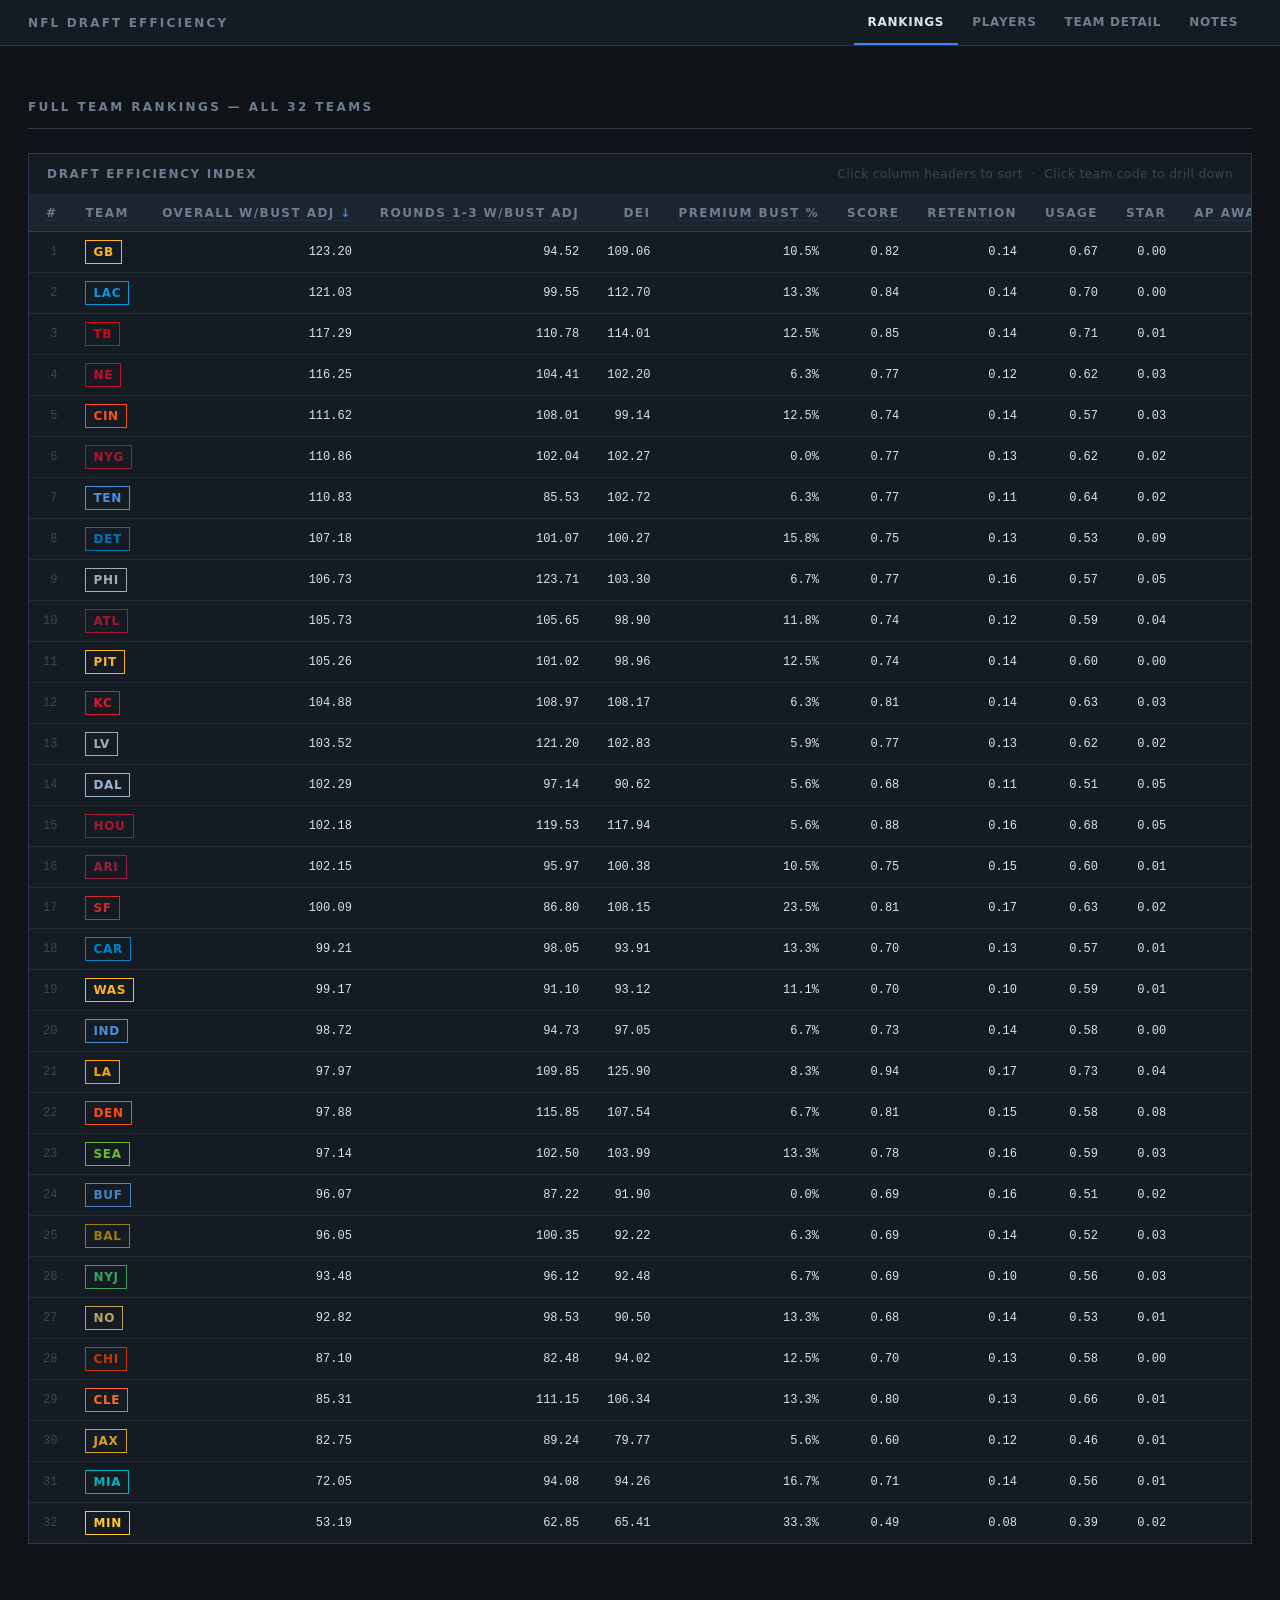
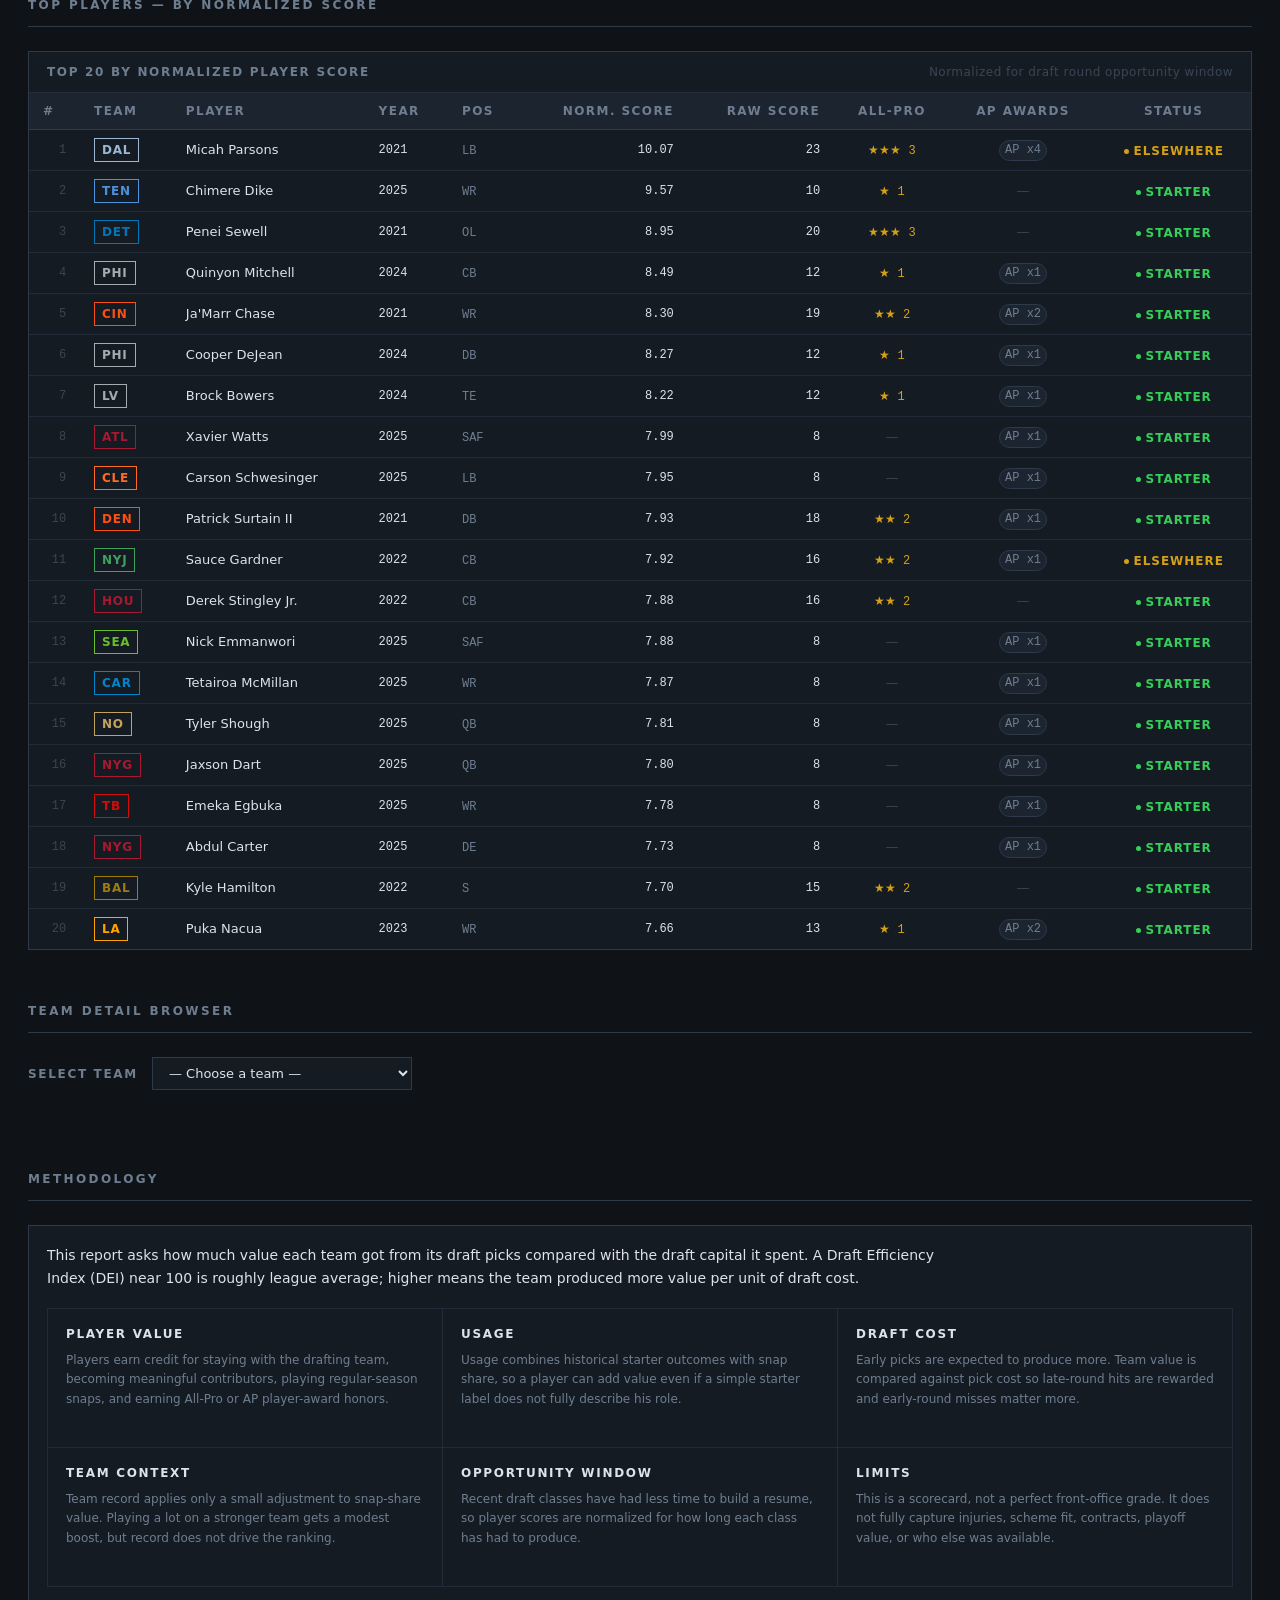
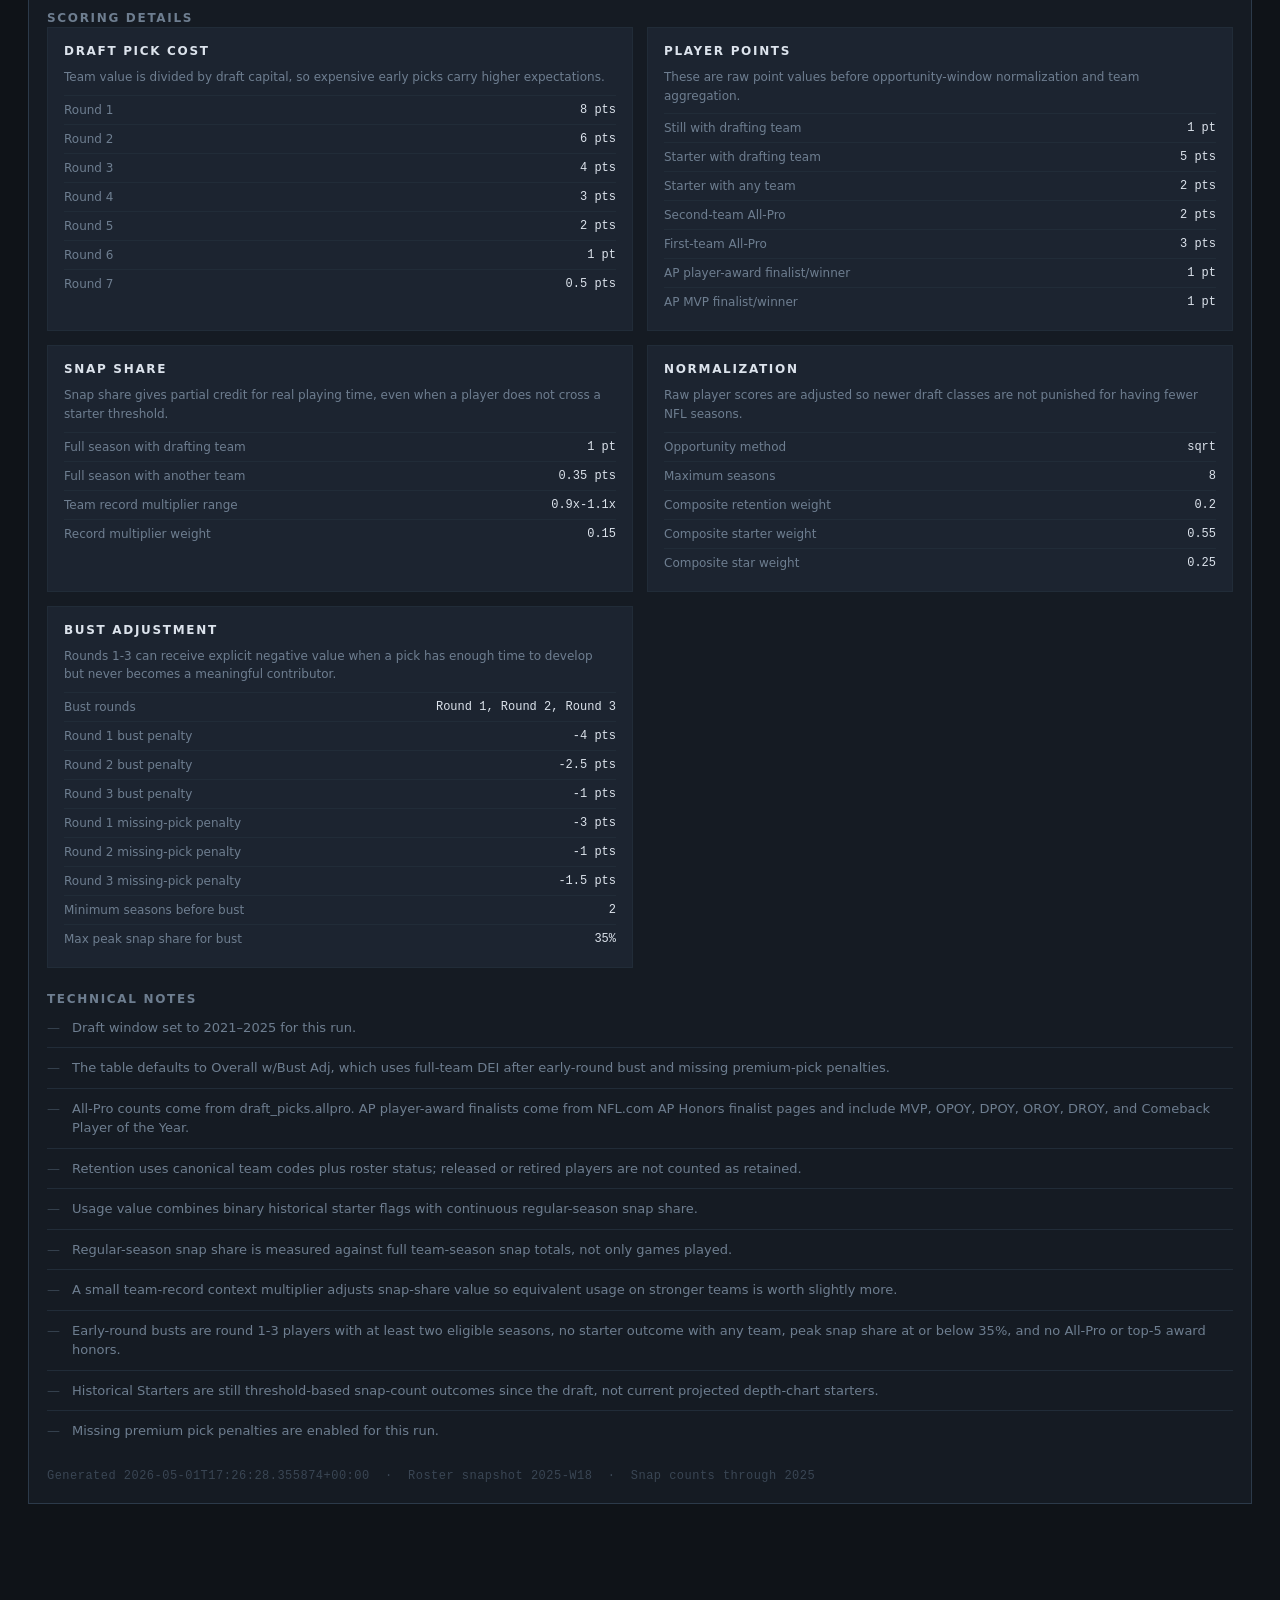
==== commit 85cbf3b3: "Add AP award finalist scoring" ====
--- a/docs/index.html
+++ b/docs/index.html
@@ -47,7 +47,7 @@
       height: 46px;
     }
     .nav-wordmark {
-      font-size: 10px;
+      font-size: 12px;
       font-weight: 700;
       letter-spacing: 0.18em;
       text-transform: uppercase;
@@ -63,7 +63,7 @@
       align-items: center;
       padding: 0 14px;
       height: 100%;
-      font-size: 11px;
+      font-size: 12px;
       font-weight: 600;
       letter-spacing: 0.06em;
       text-transform: uppercase;
@@ -83,7 +83,7 @@
     }
     .section { padding-top: 52px; }
     .section-label {
-      font-size: 10px;
+      font-size: 12px;
       font-weight: 700;
       letter-spacing: 0.2em;
       text-transform: uppercase;
@@ -101,7 +101,7 @@
     .panel-hd {
       padding: 11px 18px;
       border-bottom: 1px solid var(--border);
-      font-size: 10px;
+      font-size: 12px;
       font-weight: 700;
       letter-spacing: 0.14em;
       text-transform: uppercase;
@@ -111,7 +111,7 @@
       justify-content: space-between;
     }
     .panel-hd-note {
-      font-size: 10px;
+      font-size: 12px;
       color: var(--faint);
       letter-spacing: 0.04em;
       text-transform: none;
@@ -129,7 +129,7 @@
       gap: 10px;
     }
     .bar-team-lbl {
-      font-size: 11px;
+      font-size: 12px;
       font-weight: 700;
       letter-spacing: 0.06em;
       text-align: right;
@@ -143,7 +143,7 @@
     .bar-fill { position: absolute; inset: 0 auto 0 0; height: 100%; }
     .bar-val {
       font-family: var(--mono);
-      font-size: 11px;
+      font-size: 12px;
       color: var(--muted);
       text-align: right;
     }
@@ -153,7 +153,7 @@
     .data-table th {
       padding: 9px 14px;
       text-align: left;
-      font-size: 10px;
+      font-size: 12px;
       font-weight: 700;
       letter-spacing: 0.12em;
       text-transform: uppercase;
@@ -220,7 +220,7 @@
     /* ── Team Badge ──────────────────────────────────────────────── */
     .team-tag {
       display: inline-block;
-      font-size: 11px;
+      font-size: 12px;
       font-weight: 700;
       letter-spacing: 0.06em;
       padding: 2px 7px;
@@ -235,7 +235,7 @@
       display: inline-flex;
       align-items: center;
       gap: 5px;
-      font-size: 10px;
+      font-size: 12px;
       font-weight: 700;
       letter-spacing: 0.08em;
       text-transform: uppercase;
@@ -257,8 +257,31 @@
     .s-inactive .status-dot { background: var(--faint); }
 
     /* ── AP Stars ────────────────────────────────────────────────── */
-    .ap-count { font-family: var(--mono); font-size: 11px; color: var(--yellow); }
+    .ap-count { font-family: var(--mono); font-size: 12px; color: var(--yellow); }
     .ap-empty { color: var(--faint); }
+    .award-badges {
+      display: inline-flex;
+      flex-wrap: wrap;
+      justify-content: center;
+      gap: 4px;
+    }
+    .award-badge {
+      display: inline-block;
+      padding: 2px 5px;
+      border: 1px solid var(--border-2);
+      border-radius: 999px;
+      background: var(--surface-2);
+      color: var(--muted);
+      font-family: var(--mono);
+      font-size: 12px;
+      line-height: 1.2;
+      white-space: nowrap;
+    }
+    .award-mvp {
+      border-color: rgba(217, 119, 6, 0.35);
+      background: rgba(217, 119, 6, 0.12);
+      color: var(--yellow);
+    }
 
     /* ── Team Detail ─────────────────────────────────────────────── */
     .team-picker-row {
@@ -268,7 +291,7 @@
       margin-bottom: 28px;
     }
     .picker-lbl {
-      font-size: 10px;
+      font-size: 12px;
       font-weight: 700;
       letter-spacing: 0.14em;
       text-transform: uppercase;
@@ -300,7 +323,7 @@
     }
     .team-hd-sub {
       font-family: var(--mono);
-      font-size: 11px;
+      font-size: 12px;
       color: var(--muted);
     }
 
@@ -321,7 +344,7 @@
       margin-bottom: 5px;
     }
     .score-lbl {
-      font-size: 9px;
+      font-size: 12px;
       font-weight: 700;
       letter-spacing: 0.12em;
       text-transform: uppercase;
@@ -338,13 +361,13 @@
       margin-bottom: 0;
     }
     .year-title {
-      font-size: 10px;
+      font-size: 12px;
       font-weight: 700;
       letter-spacing: 0.16em;
       text-transform: uppercase;
       color: var(--muted);
     }
-    .year-summary { font-family: var(--mono); font-size: 10px; color: var(--faint); }
+    .year-summary { font-family: var(--mono); font-size: 12px; color: var(--faint); }
 
     /* ── Notes ───────────────────────────────────────────────────── */
     .methodology-content { display: grid; gap: 18px; }
@@ -367,7 +390,7 @@
       min-height: 138px;
     }
     .methodology-card h3 {
-      font-size: 10px;
+      font-size: 12px;
       font-weight: 700;
       letter-spacing: 0.14em;
       text-transform: uppercase;
@@ -380,7 +403,7 @@
       color: var(--muted);
     }
     .methodology-subhead {
-      font-size: 10px;
+      font-size: 12px;
       font-weight: 700;
       letter-spacing: 0.14em;
       text-transform: uppercase;
@@ -398,7 +421,7 @@
       padding: 14px 16px;
     }
     .scoring-detail-card h3 {
-      font-size: 10px;
+      font-size: 12px;
       font-weight: 700;
       letter-spacing: 0.14em;
       text-transform: uppercase;
@@ -440,7 +463,7 @@
     .notes-list li::before { content: '\2014'; color: var(--faint); flex-shrink: 0; }
     .footer-line {
       font-family: var(--mono);
-      font-size: 10px;
+      font-size: 12px;
       color: var(--faint);
       padding-top: 16px;
       letter-spacing: 0.04em;
@@ -495,6 +518,7 @@
               <th class="sortable" data-col="ret" data-tooltip="Retention component. Rewards drafted players who remain with the team, with higher credit for active contributors and starters." style="text-align:right">Retention</th>
               <th class="sortable" data-col="str" data-tooltip="Usage component. Rewards playing-time value such as starter status and snap-share contribution." style="text-align:right">Usage</th>
               <th class="sortable" data-col="star" data-tooltip="Star component. Rewards high-end outcomes such as All-Pro selections and major award-level finishes." style="text-align:right">Star</th>
+              <th class="sortable" data-col="apaw" data-tooltip="AP player-award finalist count. Includes MVP, Offensive/Defensive Player of the Year, Offensive/Defensive Rookie of the Year, and Comeback Player of the Year. All-Pro is tracked separately." style="text-align:right">AP Awards</th>
               <th class="sortable" data-col="picks" data-tooltip="Number of draft picks included for this team in the selected draft window." style="text-align:right">Picks</th>
               <th class="sortable" data-col="starters" data-tooltip="Number of drafted players who became starters for this team or elsewhere." style="text-align:right">Historical Starters</th>
             </tr>
@@ -525,6 +549,7 @@
               <th style="text-align:right">Norm. Score</th>
               <th style="text-align:right">Raw Score</th>
               <th style="text-align:center">All-Pro</th>
+              <th style="text-align:center">AP Awards</th>
               <th style="text-align:center">Status</th>
             </tr>
           </thead>
@@ -560,7 +585,7 @@
           <div class="methodology-grid">
             <div class="methodology-card">
               <h3>Player Value</h3>
-              <p>Players earn credit for staying with the drafting team, becoming meaningful contributors, playing regular-season snaps, and earning All-Pro honors.</p>
+              <p>Players earn credit for staying with the drafting team, becoming meaningful contributors, playing regular-season snaps, and earning All-Pro or AP player-award honors.</p>
             </div>
             <div class="methodology-card">
               <h3>Usage</h3>
@@ -613,8 +638,8 @@
                     <tr><td>Starter with any team</td><td>2 pts</td></tr>
                     <tr><td>Second-team All-Pro</td><td>2 pts</td></tr>
                     <tr><td>First-team All-Pro</td><td>3 pts</td></tr>
-                    <tr><td>Top-5 award finish</td><td>1 pt</td></tr>
-                    <tr><td>Top-5 MVP finish</td><td>1 pt</td></tr>
+                    <tr><td>AP player-award finalist/winner</td><td>1 pt</td></tr>
+                    <tr><td>AP MVP finalist/winner</td><td>1 pt</td></tr>
                   </tbody>
                 </table>
               </div>
@@ -669,7 +694,7 @@
             <ul class="notes-list">
           <li>Draft window set to 2021&ndash;2025 for this run.</li>
           <li>The table defaults to Overall w/Bust Adj, which uses full-team DEI after early-round bust and missing premium-pick penalties.</li>
-          <li>v1 uses draft_picks.allpro as first-team All-Pro count. Second-team and award-vote scraping deferred.</li>
+          <li>All-Pro counts come from draft_picks.allpro. AP player-award finalists come from NFL.com AP Honors finalist pages and include MVP, OPOY, DPOY, OROY, DROY, and Comeback Player of the Year.</li>
           <li>Retention uses canonical team codes plus roster status; released or retired players are not counted as retained.</li>
           <li>Usage value combines binary historical starter flags with continuous regular-season snap share.</li>
           <li>Regular-season snap share is measured against full team-season snap totals, not only games played.</li>
@@ -680,7 +705,7 @@
         </ul>
           </div>
         </div>
-        <p class="footer-line">Generated 2026-05-01T17:07:32.461179+00:00 &nbsp;&middot;&nbsp; Roster snapshot 2025-W18 &nbsp;&middot;&nbsp; Snap counts through 2025</p>
+        <p class="footer-line">Generated 2026-05-01T17:26:28.355874+00:00 &nbsp;&middot;&nbsp; Roster snapshot 2025-W18 &nbsp;&middot;&nbsp; Snap counts through 2025</p>
       </div>
     </div>
   </section>
@@ -690,11 +715,11 @@
 <script>
 const TEAM_INFO = {"ARI":{"name":"Arizona Cardinals","color":"#97233F"},"ATL":{"name":"Atlanta Falcons","color":"#A71930"},"BAL":{"name":"Baltimore Ravens","color":"#9E7C0C"},"BUF":{"name":"Buffalo Bills","color":"#4A84C4"},"CAR":{"name":"Carolina Panthers","color":"#0085CA"},"CHI":{"name":"Chicago Bears","color":"#C83803"},"CIN":{"name":"Cincinnati Bengals","color":"#FB4F14"},"CLE":{"name":"Cleveland Browns","color":"#FF6B22"},"DAL":{"name":"Dallas Cowboys","color":"#9BB7D4"},"DEN":{"name":"Denver Broncos","color":"#FB4F14"},"DET":{"name":"Detroit Lions","color":"#0076B6"},"GB":{"name":"Green Bay Packers","color":"#FFB612"},"HOU":{"name":"Houston Texans","color":"#A71930"},"IND":{"name":"Indianapolis Colts","color":"#4B8FD4"},"JAX":{"name":"Jacksonville Jaguars","color":"#D7A22A"},"KC":{"name":"Kansas City Chiefs","color":"#E31837"},"LAC":{"name":"Los Angeles Chargers","color":"#0099E0"},"LA":{"name":"Los Angeles Rams","color":"#FFA300"},"LV":{"name":"Las Vegas Raiders","color":"#A5ACAF"},"MIA":{"name":"Miami Dolphins","color":"#00B5C0"},"MIN":{"name":"Minnesota Vikings","color":"#FFC62F"},"NE":{"name":"New England Patriots","color":"#C60C30"},"NO":{"name":"New Orleans Saints","color":"#C2A35D"},"NYG":{"name":"New York Giants","color":"#A71930"},"NYJ":{"name":"New York Jets","color":"#3DA35C"},"PHI":{"name":"Philadelphia Eagles","color":"#A5ACAF"},"PIT":{"name":"Pittsburgh Steelers","color":"#FFB612"},"SEA":{"name":"Seattle Seahawks","color":"#69BE28"},"SF":{"name":"San Francisco 49ers","color":"#CF2B2B"},"TB":{"name":"Tampa Bay Buccaneers","color":"#D50A0A"},"TEN":{"name":"Tennessee Titans","color":"#4B92DB"},"WAS":{"name":"Washington Commanders","color":"#FFB612"}};
 
-const TEAM_SCORES = [{"rank":1,"team":"LA","dei":123.56,"score":0.914822,"ret":0.168963,"str":0.730184,"star":0.015675,"prem":106.65,"bust":0.0833,"badj":95.91,"miss":5,"picks":47,"starters":19},{"rank":2,"team":"HOU","dei":117.61,"score":0.870819,"ret":0.158594,"str":0.677173,"star":0.035052,"prem":118.99,"bust":0.0556,"badj":101.82,"miss":4,"picks":41,"starters":20},{"rank":3,"team":"TB","dei":114.28,"score":0.846131,"ret":0.13987,"str":0.706261,"star":0.0,"prem":111.03,"bust":0.125,"badj":117.57,"miss":1,"picks":36,"starters":20},{"rank":4,"team":"LAC","dei":114.05,"score":0.844407,"ret":0.142286,"str":0.702122,"star":0.0,"prem":101.28,"bust":0.1333,"badj":122.52,"miss":1,"picks":42,"starters":20},{"rank":5,"team":"GB","dei":110.36,"score":0.817083,"ret":0.142866,"str":0.674217,"star":0.0,"prem":96.16,"bust":0.1053,"badj":124.71,"miss":0,"picks":52,"starters":26},{"rank":6,"team":"KC","dei":109.45,"score":0.810416,"ret":0.144335,"str":0.634863,"star":0.031219,"prem":110.86,"bust":0.0625,"badj":106.17,"miss":3,"picks":37,"starters":20},{"rank":7,"team":"SF","dei":108.41,"score":0.8027,"ret":0.165614,"str":0.626922,"star":0.010164,"prem":88.3,"bust":0.2353,"badj":100.32,"miss":3,"picks":45,"starters":18},{"rank":8,"team":"DEN","dei":106.86,"score":0.791231,"ret":0.151438,"str":0.577525,"star":0.062269,"prem":114.67,"bust":0.0667,"badj":97.21,"miss":3,"picks":38,"starters":15},{"rank":9,"team":"CLE","dei":106.45,"score":0.788199,"ret":0.126429,"str":0.66177,"star":0.0,"prem":111.05,"bust":0.1333,"badj":85.35,"miss":5,"picks":37,"starters":16},{"rank":10,"team":"TEN","dei":103.94,"score":0.769611,"ret":0.108986,"str":0.638485,"star":0.02214,"prem":87.02,"bust":0.0625,"badj":112.19,"miss":1,"picks":39,"starters":19},{"rank":11,"team":"LV","dei":103.33,"score":0.765063,"ret":0.128296,"str":0.620757,"star":0.01601,"prem":122.12,"bust":0.0588,"badj":104.05,"miss":2,"picks":41,"starters":19},{"rank":12,"team":"SEA","dei":102.61,"score":0.759755,"ret":0.158061,"str":0.589052,"star":0.012643,"prem":99.93,"bust":0.1333,"badj":95.76,"miss":4,"picks":41,"starters":18},{"rank":13,"team":"PHI","dei":102.47,"score":0.758725,"ret":0.157448,"str":0.56889,"star":0.032387,"prem":122.52,"bust":0.0667,"badj":105.86,"miss":2,"picks":40,"starters":17},{"rank":14,"team":"ARI","dei":101.57,"score":0.752068,"ret":0.145836,"str":0.595479,"star":0.010753,"prem":97.63,"bust":0.1053,"badj":103.41,"miss":2,"picks":43,"starters":18},{"rank":15,"team":"NYG","dei":100.83,"score":0.746583,"ret":0.130812,"str":0.615771,"star":0.0,"prem":99.8,"bust":0.0,"badj":109.32,"miss":1,"picks":37,"starters":19},{"rank":16,"team":"NE","dei":100.69,"score":0.745545,"ret":0.117189,"str":0.618256,"star":0.010101,"prem":101.32,"bust":0.0625,"badj":114.57,"miss":0,"picks":49,"starters":20},{"rank":17,"team":"PIT","dei":99.51,"score":0.736786,"ret":0.141428,"str":0.595358,"star":0.0,"prem":101.83,"bust":0.125,"badj":105.88,"miss":1,"picks":37,"starters":17},{"rank":18,"team":"CIN","dei":99.43,"score":0.736168,"ret":0.144886,"str":0.571332,"star":0.01995,"prem":108.41,"bust":0.125,"badj":111.97,"miss":0,"picks":40,"starters":17},{"rank":19,"team":"DET","dei":98.93,"score":0.732466,"ret":0.133325,"str":0.528892,"star":0.070249,"prem":99.3,"bust":0.1579,"badj":105.69,"miss":1,"picks":36,"starters":17},{"rank":20,"team":"IND","dei":98.2,"score":0.727094,"ret":0.144671,"str":0.582423,"star":0.0,"prem":96.37,"bust":0.0667,"badj":99.94,"miss":2,"picks":44,"starters":18},{"rank":21,"team":"ATL","dei":96.91,"score":0.717559,"ret":0.116386,"str":0.588295,"star":0.012878,"prem":102.72,"bust":0.1176,"badj":103.57,"miss":1,"picks":36,"starters":19},{"rank":22,"team":"CHI","dei":95.14,"score":0.704422,"ret":0.128202,"str":0.576219,"star":0.0,"prem":83.91,"bust":0.125,"badj":88.17,"miss":4,"picks":41,"starters":18},{"rank":23,"team":"MIA","dei":94.38,"score":0.698824,"ret":0.140701,"str":0.558123,"star":0.0,"prem":94.24,"bust":0.1667,"badj":72.07,"miss":5,"picks":30,"starters":11},{"rank":24,"team":"CAR","dei":93.96,"score":0.695704,"ret":0.127954,"str":0.56775,"star":0.0,"prem":98.0,"bust":0.1333,"badj":99.26,"miss":1,"picks":37,"starters":17},{"rank":25,"team":"WAS","dei":93.53,"score":0.69251,"ret":0.100044,"str":0.592466,"star":0.0,"prem":91.65,"bust":0.1111,"badj":99.61,"miss":1,"picks":39,"starters":18},{"rank":26,"team":"BAL","dei":93.31,"score":0.690901,"ret":0.140173,"str":0.521316,"star":0.029412,"prem":102.09,"bust":0.0625,"badj":97.23,"miss":2,"picks":45,"starters":17},{"rank":27,"team":"NYJ","dei":92.65,"score":0.685978,"ret":0.102604,"str":0.562684,"star":0.02069,"prem":96.25,"bust":0.0667,"badj":93.66,"miss":3,"picks":38,"starters":19},{"rank":28,"team":"BUF","dei":92.01,"score":0.681242,"ret":0.156346,"str":0.50765,"star":0.017247,"prem":88.73,"bust":0.0,"badj":96.2,"miss":1,"picks":41,"starters":14},{"rank":29,"team":"NO","dei":90.5,"score":0.670087,"ret":0.143046,"str":0.527041,"star":0.0,"prem":98.6,"bust":0.1333,"badj":92.81,"miss":2,"picks":34,"starters":13},{"rank":30,"team":"DAL","dei":89.53,"score":0.662867,"ret":0.114699,"str":0.509397,"star":0.038771,"prem":96.13,"bust":0.0556,"badj":101.07,"miss":0,"picks":45,"starters":15},{"rank":31,"team":"JAX","dei":79.33,"score":0.587351,"ret":0.124044,"str":0.463307,"star":0.0,"prem":88.5,"bust":0.0556,"badj":82.29,"miss":2,"picks":47,"starters":17},{"rank":32,"team":"MIN","dei":66.19,"score":0.490104,"ret":0.084066,"str":0.389594,"star":0.016444,"prem":63.94,"bust":0.3333,"badj":53.84,"miss":5,"picks":39,"starters":11}];
-
-const TOP_PLAYERS = [{"team":"TEN","name":"Chimere Dike","year":2025,"pos":"WR","nsc":9.57,"rsc":10,"ap":1,"on":true,"st":true,"sa":true},{"team":"DET","name":"Penei Sewell","year":2021,"pos":"OL","nsc":8.95,"rsc":20,"ap":3,"on":true,"st":true,"sa":true},{"team":"DAL","name":"Micah Parsons","year":2021,"pos":"LB","nsc":8.28,"rsc":19,"ap":3,"on":false,"st":true,"sa":true},{"team":"HOU","name":"Derek Stingley Jr.","year":2022,"pos":"CB","nsc":7.88,"rsc":16,"ap":2,"on":true,"st":true,"sa":true},{"team":"PHI","name":"Quinyon Mitchell","year":2024,"pos":"CB","nsc":7.78,"rsc":11,"ap":1,"on":true,"st":true,"sa":true},{"team":"BAL","name":"Kyle Hamilton","year":2022,"pos":"S","nsc":7.7,"rsc":15,"ap":2,"on":true,"st":true,"sa":true},{"team":"KC","name":"Creed Humphrey","year":2021,"pos":"OL","nsc":7.62,"rsc":17,"ap":2,"on":true,"st":true,"sa":true},{"team":"PHI","name":"Cooper DeJean","year":2024,"pos":"DB","nsc":7.57,"rsc":11,"ap":1,"on":true,"st":true,"sa":true},{"team":"LV","name":"Brock Bowers","year":2024,"pos":"TE","nsc":7.52,"rsc":11,"ap":1,"on":true,"st":true,"sa":true},{"team":"DEN","name":"Patrick Surtain II","year":2021,"pos":"DB","nsc":7.48,"rsc":17,"ap":2,"on":true,"st":true,"sa":true},{"team":"NYJ","name":"Sauce Gardner","year":2022,"pos":"CB","nsc":7.42,"rsc":15,"ap":2,"on":false,"st":true,"sa":true},{"team":"CIN","name":"Ja'Marr Chase","year":2021,"pos":"WR","nsc":7.41,"rsc":17,"ap":2,"on":true,"st":true,"sa":true},{"team":"DEN","name":"Quinn Meinerz","year":2021,"pos":"C","nsc":7.37,"rsc":16,"ap":2,"on":true,"st":true,"sa":true},{"team":"DET","name":"Amon-Ra St. Brown","year":2021,"pos":"WR","nsc":7.25,"rsc":16,"ap":2,"on":true,"st":true,"sa":true},{"team":"SEA","name":"Grey Zabel","year":2025,"pos":"OT","nsc":7.04,"rsc":7,"ap":0,"on":true,"st":true,"sa":true},{"team":"HOU","name":"Aireontae Ersery","year":2025,"pos":"OL","nsc":7.02,"rsc":7,"ap":0,"on":true,"st":true,"sa":true},{"team":"NE","name":"Craig Woodson","year":2025,"pos":"SAF","nsc":7.01,"rsc":7,"ap":0,"on":true,"st":true,"sa":true},{"team":"DET","name":"Tate Ratledge","year":2025,"pos":"OL","nsc":6.99,"rsc":7,"ap":0,"on":true,"st":true,"sa":true},{"team":"DAL","name":"Tyler Booker","year":2025,"pos":"OL","nsc":6.99,"rsc":7,"ap":0,"on":true,"st":true,"sa":true},{"team":"MIN","name":"Donovan Jackson","year":2025,"pos":"OL","nsc":6.99,"rsc":7,"ap":0,"on":true,"st":true,"sa":true}];
-
-const ALL_PLAYERS = [{"y":2021,"t":"JAX","r":1,"p":1,"n":"Trevor Lawrence","pos":"QB","on":true,"st":true,"sa":true,"ap":0,"bst":false,"sc":10.7384,"bas":10.7384,"ssd":4.7748,"sse":0.0,"psd":0.9935,"psa":0.9935},{"y":2021,"t":"NYJ","r":1,"p":2,"n":"Zach Wilson","pos":"QB","on":false,"st":true,"sa":true,"ap":0,"bst":false,"sc":7.7809,"bas":7.7809,"ssd":2.8052,"sse":0.1092,"psd":0.9438,"psa":0.9438},{"y":2021,"t":"SF","r":1,"p":3,"n":"Trey Lance","pos":"QB","on":false,"st":false,"sa":false,"ap":0,"bst":false,"sc":1.3294,"bas":1.3294,"ssd":1.0317,"sse":0.7637,"psd":0.5833,"psa":0.5833},{"y":2021,"t":"ATL","r":1,"p":4,"n":"Kyle Pitts","pos":"TE","on":true,"st":true,"sa":true,"ap":0,"bst":false,"sc":9.5655,"bas":9.5655,"ssd":3.5999,"sse":0.0,"psd":0.8768,"psa":0.8768},{"y":2021,"t":"CIN","r":1,"p":5,"n":"Ja'Marr Chase","pos":"WR","on":true,"st":true,"sa":true,"ap":2,"bst":false,"sc":16.5674,"bas":16.5674,"ssd":4.5337,"sse":0.0,"psd":0.9436,"psa":0.9436},{"y":2021,"t":"MIA","r":1,"p":6,"n":"Jaylen Waddle","pos":"WR","on":true,"st":true,"sa":true,"ap":0,"bst":false,"sc":9.8253,"bas":9.8253,"ssd":3.8173,"sse":0.0,"psd":0.8338,"psa":0.8338},{"y":2021,"t":"DET","r":1,"p":7,"n":"Penei Sewell","pos":"OL","on":true,"st":true,"sa":true,"ap":3,"bst":false,"sc":20.02,"bas":20.02,"ssd":4.967,"sse":0.0,"psd":1.0,"psa":1.0},{"y":2021,"t":"CAR","r":1,"p":8,"n":"Jaycee Horn","pos":"DB","on":true,"st":true,"sa":true,"ap":0,"bst":false,"sc":10.3813,"bas":10.3813,"ssd":4.4999,"sse":0.0,"psd":0.9755,"psa":0.9755},{"y":2021,"t":"DEN","r":1,"p":9,"n":"Patrick Surtain II","pos":"DB","on":true,"st":true,"sa":true,"ap":2,"bst":false,"sc":16.7287,"bas":16.7287,"ssd":4.7164,"sse":0.0,"psd":0.992,"psa":0.992},{"y":2021,"t":"PHI","r":1,"p":10,"n":"DeVonta Smith","pos":"WR","on":true,"st":true,"sa":true,"ap":0,"bst":false,"sc":10.5643,"bas":10.5643,"ssd":4.4331,"sse":0.0,"psd":0.964,"psa":0.964},{"y":2021,"t":"CHI","r":1,"p":11,"n":"Justin Fields","pos":"QB","on":false,"st":true,"sa":true,"ap":0,"bst":false,"sc":8.2387,"bas":8.2387,"ssd":2.7953,"sse":1.5296,"psd":0.9903,"psa":0.9903},{"y":2021,"t":"DAL","r":1,"p":12,"n":"Micah Parsons","pos":"LB","on":false,"st":true,"sa":true,"ap":3,"bst":false,"sc":18.5148,"bas":18.5148,"ssd":4.1868,"sse":0.7744,"psd":0.8828,"psa":0.8828},{"y":2021,"t":"LAC","r":1,"p":13,"n":"Rashawn Slater","pos":"OL","on":true,"st":true,"sa":true,"ap":0,"bst":false,"sc":9.8341,"bas":9.8341,"ssd":3.8279,"sse":0.0,"psd":1.0,"psa":1.0},{"y":2021,"t":"NYJ","r":1,"p":14,"n":"Alijah Vera-Tucker","pos":"OL","on":true,"st":true,"sa":true,"ap":0,"bst":false,"sc":9.6498,"bas":9.6498,"ssd":3.7428,"sse":0.0,"psd":0.9981,"psa":0.9981},{"y":2021,"t":"NE","r":1,"p":15,"n":"Mac Jones","pos":"QB","on":false,"st":true,"sa":true,"ap":0,"bst":false,"sc":8.3297,"bas":8.3297,"ssd":2.8192,"sse":1.5437,"psd":0.9629,"psa":0.9629},{"y":2021,"t":"ARI","r":1,"p":16,"n":"Zaven Collins","pos":"LB","on":true,"st":true,"sa":true,"ap":0,"bst":false,"sc":8.706,"bas":8.706,"ssd":2.7886,"sse":0.0,"psd":0.9762,"psa":0.9762},{"y":2021,"t":"LV","r":1,"p":17,"n":"Alex Leatherwood","pos":"OL","on":false,"st":true,"sa":true,"ap":0,"bst":false,"sc":6.0295,"bas":6.0295,"ssd":0.9693,"sse":0.1422,"psd":0.9693,"psa":0.9693},{"y":2021,"t":"MIA","r":1,"p":18,"n":"Jaelan Phillips","pos":"DL","on":false,"st":true,"sa":true,"ap":0,"bst":false,"sc":8.9542,"bas":8.9542,"ssd":3.6594,"sse":0.7928,"psd":0.7475,"psa":0.7928},{"y":2021,"t":"WAS","r":1,"p":19,"n":"Jamin Davis","pos":"LB","on":false,"st":true,"sa":true,"ap":0,"bst":false,"sc":7.6235,"bas":7.6235,"ssd":2.5876,"sse":0.1974,"psd":0.864,"psa":0.864},{"y":2021,"t":"NYG","r":1,"p":20,"n":"Kadarius Toney","pos":"WR","on":false,"st":false,"sa":false,"ap":0,"bst":false,"sc":0.9078,"bas":0.9078,"ssd":0.722,"sse":0.5629,"psd":0.4588,"psa":0.4588},{"y":2021,"t":"IND","r":1,"p":21,"n":"Kwity Paye","pos":"DL","on":true,"st":true,"sa":true,"ap":0,"bst":false,"sc":9.2215,"bas":9.2215,"ssd":3.2449,"sse":0.0,"psd":0.6698,"psa":0.6698},{"y":2021,"t":"TEN","r":1,"p":22,"n":"Caleb Farley","pos":"DB","on":false,"st":false,"sa":false,"ap":0,"bst":true,"sc":0.5322,"bas":-3.4678,"ssd":0.4416,"sse":0.2485,"psd":0.2765,"psa":0.2765},{"y":2021,"t":"MIN","r":1,"p":23,"n":"Christian Darrisaw","pos":"OL","on":true,"st":true,"sa":true,"ap":0,"bst":false,"sc":10.5396,"bas":10.5396,"ssd":4.4727,"sse":0.0,"psd":0.9939,"psa":0.9939},{"y":2021,"t":"PIT","r":1,"p":24,"n":"Najee Harris","pos":"RB","on":false,"st":true,"sa":true,"ap":0,"bst":false,"sc":7.6261,"bas":7.6261,"ssd":2.5285,"sse":0.2057,"psd":0.8355,"psa":0.8355},{"y":2021,"t":"JAX","r":1,"p":25,"n":"Travis Etienne","pos":"RB","on":true,"st":true,"sa":true,"ap":0,"bst":false,"sc":8.4789,"bas":8.4789,"ssd":2.4706,"sse":0.0,"psd":0.7341,"psa":0.7341},{"y":2021,"t":"CLE","r":1,"p":26,"n":"Greg Newsome II","pos":"DB","on":false,"st":true,"sa":true,"ap":0,"bst":false,"sc":9.5599,"bas":9.5599,"ssd":4.3923,"sse":0.6277,"psd":0.953,"psa":0.953},{"y":2021,"t":"BAL","r":1,"p":27,"n":"Rashod Bateman","pos":"WR","on":true,"st":true,"sa":true,"ap":0,"bst":false,"sc":9.1641,"bas":9.1641,"ssd":3.1196,"sse":0.0,"psd":0.6901,"psa":0.6901},{"y":2021,"t":"NO","r":1,"p":28,"n":"Payton Turner","pos":"DE","on":false,"st":false,"sa":false,"ap":0,"bst":false,"sc":1.2204,"bas":1.2204,"ssd":1.2314,"sse":0.0,"psd":0.4051,"psa":0.4051},{"y":2021,"t":"GB","r":1,"p":29,"n":"Eric Stokes","pos":"DB","on":false,"st":true,"sa":true,"ap":0,"bst":false,"sc":8.3168,"bas":8.3168,"ssd":2.9434,"sse":0.9792,"psd":0.9239,"psa":0.9792},{"y":2021,"t":"BUF","r":1,"p":30,"n":"Gregory Rousseau","pos":"DL","on":true,"st":true,"sa":true,"ap":0,"bst":false,"sc":9.1623,"bas":9.1623,"ssd":3.062,"sse":0.0,"psd":0.7122,"psa":0.7122},{"y":2021,"t":"BAL","r":1,"p":31,"n":"Odafe Oweh","pos":"DE","on":false,"st":true,"sa":true,"ap":0,"bst":false,"sc":7.9678,"bas":7.9678,"ssd":2.7443,"sse":0.5127,"psd":0.6447,"psa":0.6447},{"y":2021,"t":"TB","r":1,"p":32,"n":"Joe Tryon-Shoyinka","pos":"OLB","on":false,"st":true,"sa":true,"ap":0,"bst":false,"sc":7.439,"bas":7.439,"ssd":2.3127,"sse":0.2839,"psd":0.752,"psa":0.752},{"y":2021,"t":"JAX","r":2,"p":33,"n":"Tyson Campbell","pos":"DB","on":false,"st":true,"sa":true,"ap":0,"bst":false,"sc":9.8763,"bas":9.8763,"ssd":4.6158,"sse":0.8616,"psd":0.9939,"psa":0.9939},{"y":2021,"t":"NYJ","r":2,"p":34,"n":"Elijah Moore","pos":"WR","on":false,"st":true,"sa":true,"ap":0,"bst":false,"sc":6.9282,"bas":6.9282,"ssd":1.3388,"sse":1.7947,"psd":0.6929,"psa":0.7559},{"y":2021,"t":"DEN","r":2,"p":35,"n":"Javonte Williams","pos":"RB","on":false,"st":true,"sa":true,"ap":0,"bst":false,"sc":7.2724,"bas":7.2724,"ssd":2.055,"sse":0.6799,"psd":0.5358,"psa":0.6799},{"y":2021,"t":"MIA","r":2,"p":36,"n":"Jevon Holland","pos":"S","on":false,"st":true,"sa":true,"ap":0,"bst":false,"sc":8.9807,"bas":8.9807,"ssd":3.6571,"sse":0.8909,"psd":0.9886,"psa":0.9886},{"y":2021,"t":"PHI","r":2,"p":37,"n":"Landon Dickerson","pos":"OL","on":true,"st":true,"sa":true,"ap":0,"bst":false,"sc":10.8045,"bas":10.8045,"ssd":4.6694,"sse":0.0,"psd":0.9757,"psa":0.9757},{"y":2021,"t":"NE","r":2,"p":38,"n":"Christian Barmore","pos":"DL","on":true,"st":true,"sa":true,"ap":0,"bst":false,"sc":8.8833,"bas":8.8833,"ssd":2.8912,"sse":0.0,"psd":0.6731,"psa":0.6731},{"y":2021,"t":"CHI","r":2,"p":39,"n":"Teven Jenkins","pos":"OL","on":false,"st":true,"sa":true,"ap":0,"bst":false,"sc":7.8064,"bas":7.8064,"ssd":2.785,"sse":0.2982,"psd":0.8998,"psa":0.8998},{"y":2021,"t":"ATL","r":2,"p":40,"n":"Richie Grant","pos":"DB","on":false,"st":true,"sa":true,"ap":0,"bst":false,"sc":7.1912,"bas":7.1912,"ssd":2.2192,"sse":0.0,"psd":0.9955,"psa":0.9955},{"y":2021,"t":"DET","r":2,"p":41,"n":"Levi Onwuzurike","pos":"DL","on":true,"st":true,"sa":true,"ap":0,"bst":false,"sc":7.2056,"bas":7.2056,"ssd":1.1804,"sse":0.0,"psd":0.6082,"psa":0.6082},{"y":2021,"t":"MIA","r":2,"p":42,"n":"Liam Eichenberg","pos":"OL","on":true,"st":true,"sa":true,"ap":0,"bst":false,"sc":9.6459,"bas":9.6459,"ssd":3.624,"sse":0.0,"psd":0.9661,"psa":0.9661},{"y":2021,"t":"LV","r":2,"p":43,"n":"Tre'von Moehrig","pos":"S","on":false,"st":true,"sa":true,"ap":0,"bst":false,"sc":9.1863,"bas":9.1863,"ssd":3.8935,"sse":0.9861,"psd":0.9948,"psa":0.9948},{"y":2021,"t":"DAL","r":2,"p":44,"n":"Kelvin Joseph","pos":"DB","on":false,"st":false,"sa":false,"ap":0,"bst":true,"sc":0.4339,"bas":-2.0661,"ssd":0.3909,"sse":0.0864,"psd":0.2363,"psa":0.2363},{"y":2021,"t":"JAX","r":2,"p":45,"n":"Walker Little","pos":"T","on":true,"st":true,"sa":true,"ap":0,"bst":false,"sc":8.7941,"bas":8.7941,"ssd":2.7942,"sse":0.0,"psd":0.9463,"psa":0.9463},{"y":2021,"t":"CIN","r":2,"p":46,"n":"Jackson Carman","pos":"T","on":false,"st":true,"sa":true,"ap":0,"bst":false,"sc":5.5907,"bas":5.5907,"ssd":0.539,"sse":0.1293,"psd":0.4204,"psa":0.4204},{"y":2021,"t":"LAC","r":2,"p":47,"n":"Asante Samuel Jr.","pos":"DB","on":false,"st":true,"sa":true,"ap":0,"bst":false,"sc":8.9468,"bas":8.9468,"ssd":3.7325,"sse":0.5827,"psd":0.9832,"psa":0.9832},{"y":2021,"t":"SF","r":2,"p":48,"n":"Aaron Banks","pos":"OL","on":false,"st":true,"sa":true,"ap":0,"bst":false,"sc":8.1015,"bas":8.1015,"ssd":2.7644,"sse":0.83,"psd":0.9355,"psa":0.9355},{"y":2021,"t":"ARI","r":2,"p":49,"n":"Rondale Moore","pos":"WR","on":false,"st":true,"sa":true,"ap":0,"bst":false,"sc":6.8882,"bas":6.8882,"ssd":1.9372,"sse":0.0,"psd":0.8167,"psa":0.8167},{"y":2021,"t":"NYG","r":2,"p":50,"n":"Azeez Ojulari","pos":"OLB","on":false,"st":true,"sa":true,"ap":0,"bst":false,"sc":7.3749,"bas":7.3749,"ssd":2.3231,"sse":0.3206,"psd":0.6672,"psa":0.6672},{"y":2021,"t":"WAS","r":2,"p":51,"n":"Samuel Cosmi","pos":"OL","on":true,"st":true,"sa":true,"ap":0,"bst":false,"sc":10.3314,"bas":10.3314,"ssd":4.381,"sse":0.0,"psd":0.9991,"psa":0.9991},{"y":2021,"t":"CLE","r":2,"p":52,"n":"Jeremiah Owusu-Koramoah","pos":"LB","on":true,"st":true,"sa":true,"ap":0,"bst":false,"sc":9.0851,"bas":9.0851,"ssd":3.1256,"sse":0.0,"psd":0.9297,"psa":0.9297},{"y":2021,"t":"TEN","r":2,"p":53,"n":"Dillon Radunz","pos":"T","on":false,"st":true,"sa":true,"ap":0,"bst":false,"sc":7.5001,"bas":7.5001,"ssd":2.3215,"sse":0.7104,"psd":0.9515,"psa":0.9515},{"y":2021,"t":"IND","r":2,"p":54,"n":"Dayo Odeyingbo","pos":"DL","on":false,"st":true,"sa":true,"ap":0,"bst":false,"sc":7.1541,"bas":7.1541,"ssd":1.9012,"sse":0.75,"psd":0.6445,"psa":0.75},{"y":2021,"t":"PIT","r":2,"p":55,"n":"Pat Freiermuth","pos":"TE","on":true,"st":true,"sa":true,"ap":0,"bst":false,"sc":9.1574,"bas":9.1574,"ssd":3.1247,"sse":0.0,"psd":0.6873,"psa":0.6873},{"y":2021,"t":"SEA","r":2,"p":56,"n":"D'Wayne Eskridge","pos":"WR","on":false,"st":false,"sa":false,"ap":0,"bst":true,"sc":0.7387,"bas":-1.7613,"ssd":0.6674,"sse":0.2133,"psd":0.3197,"psa":0.3197},{"y":2021,"t":"LA","r":2,"p":57,"n":"Tutu Atwell","pos":"WR","on":true,"st":true,"sa":true,"ap":0,"bst":false,"sc":7.724,"bas":7.724,"ssd":1.7139,"sse":0.0,"psd":0.6403,"psa":0.6403},{"y":2021,"t":"KC","r":2,"p":58,"n":"Nick Bolton","pos":"LB","on":true,"st":true,"sa":true,"ap":0,"bst":false,"sc":10.4854,"bas":10.4854,"ssd":4.3682,"sse":0.0,"psd":0.9863,"psa":0.9863},{"y":2021,"t":"CAR","r":2,"p":59,"n":"Terrace Marshall Jr.","pos":"WR","on":false,"st":true,"sa":true,"ap":0,"bst":false,"sc":6.832,"bas":6.832,"ssd":1.7881,"sse":0.2985,"psd":0.7588,"psa":0.7588},{"y":2021,"t":"NO","r":2,"p":60,"n":"Pete Werner","pos":"LB","on":true,"st":true,"sa":true,"ap":0,"bst":false,"sc":9.4697,"bas":9.4697,"ssd":3.5137,"sse":0.0,"psd":0.877,"psa":0.877},{"y":2021,"t":"BUF","r":2,"p":61,"n":"Boogie Basham","pos":"DL","on":false,"st":false,"sa":false,"ap":0,"bst":false,"sc":1.0915,"bas":1.0915,"ssd":0.7949,"sse":0.791,"psd":0.3988,"psa":0.3988},{"y":2021,"t":"GB","r":2,"p":62,"n":"Josh Myers","pos":"C","on":false,"st":true,"sa":true,"ap":0,"bst":false,"sc":9.1282,"bas":9.1282,"ssd":3.7431,"sse":1.0,"psd":0.9973,"psa":1.0},{"y":2021,"t":"KC","r":2,"p":63,"n":"Creed Humphrey","pos":"OL","on":true,"st":true,"sa":true,"ap":2,"bst":false,"sc":17.0358,"bas":17.0358,"ssd":4.9017,"sse":0.0,"psd":0.9916,"psa":0.9916},{"y":2021,"t":"TB","r":2,"p":64,"n":"Kyle Trask","pos":"QB","on":false,"st":false,"sa":false,"ap":0,"bst":true,"sc":0.2708,"bas":-2.2292,"ssd":0.2707,"sse":0.0,"psd":0.1818,"psa":0.1818},{"y":2021,"t":"JAX","r":3,"p":65,"n":"Andre Cisco","pos":"DB","on":false,"st":true,"sa":true,"ap":0,"bst":false,"sc":8.2494,"bas":8.2494,"ssd":2.9618,"sse":0.9765,"psd":0.988,"psa":0.988},{"y":2021,"t":"MIN","r":3,"p":66,"n":"Kellen Mond","pos":"QB","on":false,"st":false,"sa":false,"ap":0,"bst":true,"sc":0.0553,"bas":-0.9447,"ssd":0.0556,"sse":0.0,"psd":0.0556,"psa":0.0556},{"y":2021,"t":"HOU","r":3,"p":67,"n":"Davis Mills","pos":"QB","on":true,"st":true,"sa":true,"ap":0,"bst":false,"sc":8.9176,"bas":8.9176,"ssd":2.9675,"sse":0.0,"psd":0.9311,"psa":0.9311},{"y":2021,"t":"ATL","r":3,"p":68,"n":"Jalen Mayfield","pos":"OL","on":false,"st":true,"sa":true,"ap":0,"bst":false,"sc":6.0495,"bas":6.0495,"ssd":0.99,"sse":0.212,"psd":0.99,"psa":0.99},{"y":2021,"t":"CIN","r":3,"p":69,"n":"Joseph Ossai","pos":"LB","on":true,"st":true,"sa":true,"ap":0,"bst":false,"sc":7.7051,"bas":7.7051,"ssd":1.7047,"sse":0.0,"psd":0.6732,"psa":0.6732},{"y":2021,"t":"CAR","r":3,"p":70,"n":"Brady Christensen","pos":"OL","on":true,"st":true,"sa":true,"ap":0,"bst":false,"sc":9.2079,"bas":9.2079,"ssd":3.3058,"sse":0.0,"psd":1.0,"psa":1.0},{"y":2021,"t":"NYG","r":3,"p":71,"n":"Aaron Robinson","pos":"DB","on":false,"st":false,"sa":false,"ap":0,"bst":false,"sc":0.985,"bas":0.985,"ssd":0.9971,"sse":0.0,"psd":0.5669,"psa":0.5669},{"y":2021,"t":"DET","r":3,"p":72,"n":"Alim McNeill","pos":"DT","on":true,"st":true,"sa":true,"ap":0,"bst":false,"sc":9.2513,"bas":9.2513,"ssd":3.2003,"sse":0.0,"psd":0.7661,"psa":0.7661},{"y":2021,"t":"PHI","r":3,"p":73,"n":"Milton Williams","pos":"DL","on":false,"st":true,"sa":true,"ap":0,"bst":false,"sc":6.9946,"bas":6.9946,"ssd":1.7183,"sse":0.608,"psd":0.4907,"psa":0.608},{"y":2021,"t":"WAS","r":3,"p":74,"n":"Benjamin St-Juste","pos":"DB","on":false,"st":true,"sa":true,"ap":0,"bst":false,"sc":8.3168,"bas":8.3168,"ssd":3.2008,"sse":0.3853,"psd":0.9699,"psa":0.9699},{"y":2021,"t":"DAL","r":3,"p":75,"n":"Osa Odighizuwa","pos":"DL","on":true,"st":true,"sa":true,"ap":0,"bst":false,"sc":9.1862,"bas":9.1862,"ssd":3.1488,"sse":0.0,"psd":0.7861,"psa":0.7861},{"y":2021,"t":"NO","r":3,"p":76,"n":"Paulson Adebo","pos":"CB","on":false,"st":true,"sa":true,"ap":0,"bst":false,"sc":8.8847,"bas":8.8847,"ssd":3.5982,"sse":0.9499,"psd":0.9916,"psa":0.9916},{"y":2021,"t":"LAC","r":3,"p":77,"n":"Josh Palmer","pos":"WR","on":false,"st":true,"sa":true,"ap":0,"bst":false,"sc":7.7635,"bas":7.7635,"ssd":2.582,"sse":0.4931,"psd":0.8011,"psa":0.8011},{"y":2021,"t":"MIN","r":3,"p":78,"n":"Chazz Surratt","pos":"LB","on":false,"st":false,"sa":false,"ap":0,"bst":true,"sc":0.0472,"bas":-0.9528,"ssd":0.0,"sse":0.1382,"psd":0.0,"psa":0.1193},{"y":2021,"t":"LV","r":3,"p":79,"n":"Malcolm Koonce","pos":"DE","on":true,"st":true,"sa":true,"ap":0,"bst":false,"sc":7.0698,"bas":7.0698,"ssd":1.0929,"sse":0.0,"psd":0.446,"psa":0.446},{"y":2021,"t":"LV","r":3,"p":80,"n":"Divine Deablo","pos":"DB","on":false,"st":true,"sa":true,"ap":0,"bst":false,"sc":7.9405,"bas":7.9405,"ssd":2.6669,"sse":0.9259,"psd":0.8673,"psa":0.9259},{"y":2021,"t":"MIA","r":3,"p":81,"n":"Hunter Long","pos":"TE","on":false,"st":false,"sa":false,"ap":0,"bst":false,"sc":0.6606,"bas":0.6606,"ssd":0.3483,"sse":0.8655,"psd":0.1852,"psa":0.4095},{"y":2021,"t":"WAS","r":3,"p":82,"n":"Dyami Brown","pos":"WR","on":false,"st":false,"sa":false,"ap":0,"bst":false,"sc":1.3079,"bas":1.3079,"ssd":1.1716,"sse":0.3747,"psd":0.4389,"psa":0.4389},{"y":2021,"t":"CAR","r":3,"p":83,"n":"Tommy Tremble","pos":"TE","on":true,"st":true,"sa":true,"ap":0,"bst":false,"sc":8.709,"bas":8.709,"ssd":2.7839,"sse":0.0,"psd":0.6892,"psa":0.6892},{"y":2021,"t":"DAL","r":3,"p":84,"n":"Chauncey Golston","pos":"DL","on":false,"st":true,"sa":true,"ap":0,"bst":false,"sc":6.7776,"bas":6.7776,"ssd":1.6681,"sse":0.2673,"psd":0.723,"psa":0.723},{"y":2021,"t":"GB","r":3,"p":85,"n":"Amari Rodgers","pos":"WR","on":false,"st":false,"sa":false,"ap":0,"bst":false,"sc":0.437,"bas":0.437,"ssd":0.2479,"sse":0.5495,"psd":0.1489,"psa":0.4293},{"y":2021,"t":"MIN","r":3,"p":86,"n":"Wyatt Davis","pos":"OL","on":false,"st":false,"sa":false,"ap":0,"bst":false,"sc":0.1596,"bas":0.1596,"ssd":0.0,"sse":0.4534,"psd":0.0,"psa":0.4127},{"y":2021,"t":"PIT","r":3,"p":87,"n":"Kendrick Green","pos":"OL","on":false,"st":true,"sa":true,"ap":0,"bst":false,"sc":6.2832,"bas":6.2832,"ssd":0.9616,"sse":0.883,"psd":0.9616,"psa":0.9616},{"y":2021,"t":"SF","r":3,"p":88,"n":"Trey Sermon","pos":"RB","on":false,"st":false,"sa":false,"ap":0,"bst":true,"sc":0.3196,"bas":-0.6804,"ssd":0.1783,"sse":0.3949,"psd":0.1783,"psa":0.2254},{"y":2021,"t":"HOU","r":3,"p":89,"n":"Nico Collins","pos":"WR","on":true,"st":true,"sa":true,"ap":0,"bst":false,"sc":9.4038,"bas":9.4038,"ssd":3.4173,"sse":0.0,"psd":0.7688,"psa":0.7688},{"y":2021,"t":"MIN","r":3,"p":90,"n":"Patrick Jones II","pos":"DL","on":false,"st":true,"sa":true,"ap":0,"bst":false,"sc":6.9781,"bas":6.9781,"ssd":1.7,"sse":0.697,"psd":0.5615,"psa":0.697},{"y":2021,"t":"CLE","r":3,"p":91,"n":"Anthony Schwartz","pos":"WR","on":false,"st":false,"sa":false,"ap":0,"bst":true,"sc":0.458,"bas":-0.542,"ssd":0.4612,"sse":0.0,"psd":0.3249,"psa":0.3249},{"y":2021,"t":"TEN","r":3,"p":92,"n":"Monty Rice","pos":"LB","on":false,"st":false,"sa":false,"ap":0,"bst":false,"sc":0.7907,"bas":0.7907,"ssd":0.7818,"sse":0.0249,"psd":0.4049,"psa":0.4049},{"y":2021,"t":"BUF","r":3,"p":93,"n":"Spencer Brown","pos":"OL","on":true,"st":true,"sa":true,"ap":0,"bst":false,"sc":10.688,"bas":10.688,"ssd":4.5407,"sse":0.0,"psd":0.9974,"psa":0.9974},{"y":2021,"t":"BAL","r":3,"p":94,"n":"Ben Cleveland","pos":"OL","on":false,"st":false,"sa":false,"ap":0,"bst":false,"sc":0.7943,"bas":0.7943,"ssd":0.7867,"sse":0.0,"psd":0.4262,"psa":0.4262},{"y":2021,"t":"TB","r":3,"p":95,"n":"Robert Hainsey","pos":"OL","on":false,"st":true,"sa":true,"ap":0,"bst":false,"sc":7.4437,"bas":7.4437,"ssd":2.0966,"sse":0.9453,"psd":1.0,"psa":1.0},{"y":2021,"t":"NE","r":3,"p":96,"n":"Ronnie Perkins","pos":"DE","on":false,"st":false,"sa":false,"ap":0,"bst":true,"sc":0.1185,"bas":-0.8815,"ssd":0.0,"sse":0.3402,"psd":0.0,"psa":0.3402},{"y":2021,"t":"LAC","r":3,"p":97,"n":"Tre' McKitty","pos":"TE","on":false,"st":false,"sa":false,"ap":0,"bst":false,"sc":0.9198,"bas":0.9198,"ssd":0.9173,"sse":0.0,"psd":0.4539,"psa":0.4539},{"y":2021,"t":"DEN","r":3,"p":98,"n":"Quinn Meinerz","pos":"C","on":true,"st":true,"sa":true,"ap":2,"bst":false,"sc":16.4759,"bas":16.4759,"ssd":4.4555,"sse":0.0,"psd":0.9873,"psa":0.9873},{"y":2021,"t":"DAL","r":3,"p":99,"n":"Nahshon Wright","pos":"DB","on":false,"st":false,"sa":true,"ap":0,"bst":false,"sc":2.8016,"bas":2.8016,"ssd":0.441,"sse":0.9702,"psd":0.2695,"psa":0.9702},{"y":2021,"t":"TEN","r":3,"p":100,"n":"Elijah Molden","pos":"DB","on":false,"st":true,"sa":true,"ap":0,"bst":false,"sc":7.3992,"bas":7.3992,"ssd":1.8454,"sse":1.5582,"psd":0.6893,"psa":0.7867},{"y":2021,"t":"DET","r":3,"p":101,"n":"Ifeatu Melifonwu","pos":"DB","on":false,"st":false,"sa":true,"ap":0,"bst":false,"sc":3.9773,"bas":3.9773,"ssd":1.7587,"sse":0.5481,"psd":0.7098,"psa":0.7098},{"y":2021,"t":"SF","r":3,"p":102,"n":"Ambry Thomas","pos":"DB","on":false,"st":true,"sa":true,"ap":0,"bst":false,"sc":6.0095,"bas":6.0095,"ssd":0.9864,"sse":0.0,"psd":0.5068,"psa":0.5068},{"y":2021,"t":"LA","r":3,"p":103,"n":"Ernest Jones","pos":"LB","on":false,"st":true,"sa":true,"ap":0,"bst":false,"sc":8.0355,"bas":8.0355,"ssd":2.0318,"sse":2.8381,"psd":0.934,"psa":0.9955},{"y":2021,"t":"BAL","r":3,"p":104,"n":"Brandon Stephens","pos":"CB","on":false,"st":true,"sa":true,"ap":0,"bst":false,"sc":8.4903,"bas":8.4903,"ssd":3.0876,"sse":0.9943,"psd":0.9917,"psa":0.9943},{"y":2021,"t":"DEN","r":3,"p":105,"n":"Baron Browning","pos":"LB","on":false,"st":true,"sa":true,"ap":0,"bst":false,"sc":7.6541,"bas":7.6541,"ssd":2.3434,"sse":0.9818,"psd":0.684,"psa":0.684},{"y":2021,"t":"JAX","r":4,"p":106,"n":"Jay Tufele","pos":"DL","on":false,"st":false,"sa":false,"ap":0,"bst":false,"sc":0.5734,"bas":0.5734,"ssd":0.2186,"sse":1.0447,"psd":0.2186,"psa":0.3108},{"y":2021,"t":"NYJ","r":4,"p":107,"n":"Michael Carter","pos":"RB","on":false,"st":true,"sa":true,"ap":0,"bst":false,"sc":6.6355,"bas":6.6355,"ssd":1.236,"sse":1.2581,"psd":0.5022,"psa":0.6168},{"y":2021,"t":"ATL","r":4,"p":108,"n":"Darren Hall","pos":"CB","on":false,"st":true,"sa":true,"ap":0,"bst":false,"sc":5.9145,"bas":5.9145,"ssd":0.8582,"sse":0.202,"psd":0.5651,"psa":0.5651},{"y":2021,"t":"TEN","r":4,"p":109,"n":"Dez Fitzpatrick","pos":"WR","on":false,"st":false,"sa":false,"ap":0,"bst":false,"sc":0.507,"bas":0.507,"ssd":0.4489,"sse":0.1333,"psd":0.3708,"psa":0.3708},{"y":2021,"t":"CLE","r":4,"p":110,"n":"James Hudson","pos":"OL","on":false,"st":true,"sa":true,"ap":0,"bst":false,"sc":6.923,"bas":6.923,"ssd":1.9189,"sse":0.113,"psd":0.8102,"psa":0.8102},{"y":2021,"t":"CIN","r":4,"p":111,"n":"Cameron Sample","pos":"DE","on":true,"st":false,"sa":false,"ap":0,"bst":false,"sc":2.3664,"bas":2.3664,"ssd":1.3515,"sse":0.0,"psd":0.3977,"psa":0.3977},{"y":2021,"t":"DET","r":4,"p":112,"n":"Amon-Ra St. Brown","pos":"WR","on":true,"st":true,"sa":true,"ap":2,"bst":false,"sc":16.2116,"bas":16.2116,"ssd":4.1586,"sse":0.0,"psd":0.9034,"psa":0.9034},{"y":2021,"t":"DET","r":4,"p":113,"n":"Derrick Barnes","pos":"DE","on":true,"st":true,"sa":true,"ap":0,"bst":false,"sc":8.9749,"bas":8.9749,"ssd":2.9286,"sse":0.0,"psd":0.8569,"psa":0.8569},{"y":2021,"t":"ATL","r":4,"p":114,"n":"Drew Dalman","pos":"C","on":false,"st":true,"sa":true,"ap":0,"bst":false,"sc":8.3013,"bas":8.3013,"ssd":2.9748,"sse":1.0,"psd":1.0,"psa":1.0},{"y":2021,"t":"DAL","r":4,"p":115,"n":"Jabril Cox","pos":"LB","on":false,"st":false,"sa":false,"ap":0,"bst":false,"sc":0.0829,"bas":0.0829,"ssd":0.0799,"sse":0.0015,"psd":0.0598,"psa":0.0598},{"y":2021,"t":"NYG","r":4,"p":116,"n":"Elerson Smith","pos":"DL","on":false,"st":false,"sa":false,"ap":0,"bst":false,"sc":0.2796,"bas":0.2796,"ssd":0.2353,"sse":0.155,"psd":0.1931,"psa":0.1931},{"y":2021,"t":"LA","r":4,"p":117,"n":"Bobby Brown","pos":"DL","on":false,"st":false,"sa":false,"ap":0,"bst":false,"sc":1.2165,"bas":1.2165,"ssd":1.0976,"sse":0.3324,"psd":0.4233,"psa":0.4233},{"y":2021,"t":"LAC","r":4,"p":118,"n":"Chris Rumph","pos":"DE","on":false,"st":false,"sa":false,"ap":0,"bst":false,"sc":0.8631,"bas":0.8631,"ssd":0.7624,"sse":0.3011,"psd":0.33,"psa":0.33},{"y":2021,"t":"MIN","r":4,"p":119,"n":"Kene Nwangwu","pos":"RB","on":false,"st":false,"sa":false,"ap":0,"bst":false,"sc":0.0945,"bas":0.0945,"ssd":0.0788,"sse":0.0465,"psd":0.0415,"psa":0.0415},{"y":2021,"t":"NE","r":4,"p":120,"n":"Rhamondre Stevenson","pos":"RB","on":true,"st":true,"sa":true,"ap":0,"bst":false,"sc":8.8309,"bas":8.8309,"ssd":2.8502,"sse":0.0,"psd":0.6644,"psa":0.6644},{"y":2021,"t":"JAX","r":4,"p":121,"n":"Jordan Smith","pos":"OLB","on":false,"st":false,"sa":false,"ap":0,"bst":false,"sc":0.1549,"bas":0.1549,"ssd":0.1628,"sse":0.0,"psd":0.1628,"psa":0.1628},{"y":2021,"t":"CIN","r":4,"p":122,"n":"Tyler Shelvin","pos":"DT","on":false,"st":false,"sa":false,"ap":0,"bst":false,"sc":0.5093,"bas":0.5093,"ssd":0.4975,"sse":0.0,"psd":0.2832,"psa":0.2832},{"y":2021,"t":"PHI","r":4,"p":123,"n":"Zech McPhearson","pos":"DB","on":false,"st":false,"sa":false,"ap":0,"bst":false,"sc":0.264,"bas":0.264,"ssd":0.2589,"sse":0.0,"psd":0.1693,"psa":0.1693},{"y":2021,"t":"WAS","r":4,"p":124,"n":"John Bates","pos":"TE","on":true,"st":true,"sa":true,"ap":0,"bst":false,"sc":8.29,"bas":8.29,"ssd":2.3161,"sse":0.0,"psd":0.5101,"psa":0.5101},{"y":2021,"t":"MIN","r":4,"p":125,"n":"Camryn Bynum","pos":"CB","on":false,"st":true,"sa":true,"ap":0,"bst":false,"sc":8.5328,"bas":8.5328,"ssd":3.1271,"sse":0.9625,"psd":1.0,"psa":1.0},{"y":2021,"t":"CAR","r":4,"p":126,"n":"Chuba Hubbard","pos":"RB","on":true,"st":true,"sa":true,"ap":0,"bst":false,"sc":8.4707,"bas":8.4707,"ssd":2.5471,"sse":0.0,"psd":0.7739,"psa":0.7739},{"y":2021,"t":"IND","r":4,"p":127,"n":"Kylen Granson","pos":"TE","on":false,"st":true,"sa":true,"ap":0,"bst":false,"sc":6.6125,"bas":6.6125,"ssd":1.5443,"sse":0.2315,"psd":0.4926,"psa":0.4926},{"y":2021,"t":"PIT","r":4,"p":128,"n":"Dan Moore","pos":"OL","on":false,"st":true,"sa":true,"ap":0,"bst":false,"sc":9.2724,"bas":9.2724,"ssd":3.9186,"sse":0.9462,"psd":1.0,"psa":1.0},{"y":2021,"t":"TB","r":4,"p":129,"n":"Jaelon Darden","pos":"WR","on":false,"st":false,"sa":false,"ap":0,"bst":false,"sc":0.2395,"bas":0.2395,"ssd":0.2111,"sse":0.068,"psd":0.1442,"psa":0.1442},{"y":2021,"t":"LA","r":4,"p":130,"n":"Robert Rochell","pos":"DB","on":false,"st":false,"sa":false,"ap":0,"bst":false,"sc":0.3483,"bas":0.3483,"ssd":0.3388,"sse":0.0014,"psd":0.3149,"psa":0.3149},{"y":2021,"t":"BAL","r":4,"p":131,"n":"Tylan Wallace","pos":"WR","on":true,"st":false,"sa":false,"ap":0,"bst":false,"sc":1.7696,"bas":1.7696,"ssd":0.758,"sse":0.0,"psd":0.2477,"psa":0.2477},{"y":2021,"t":"CLE","r":4,"p":132,"n":"Tommy Togiai","pos":"DT","on":false,"st":false,"sa":true,"ap":0,"bst":false,"sc":2.9694,"bas":2.9694,"ssd":0.6252,"sse":0.9768,"psd":0.3289,"psa":0.5123},{"y":2021,"t":"NO","r":4,"p":133,"n":"Ian Book","pos":"QB","on":false,"st":false,"sa":false,"ap":0,"bst":false,"sc":0.9658,"bas":0.9658,"ssd":0.9615,"sse":0.0,"psd":0.9615,"psa":0.9615},{"y":2021,"t":"MIN","r":4,"p":134,"n":"Janarius Robinson","pos":"DE","on":false,"st":false,"sa":false,"ap":0,"bst":false,"sc":0.1278,"bas":0.1278,"ssd":0.0,"sse":0.3728,"psd":0.0,"psa":0.2063},{"y":2021,"t":"TEN","r":4,"p":135,"n":"Rashad Weaver","pos":"DL","on":false,"st":true,"sa":true,"ap":0,"bst":false,"sc":5.9359,"bas":5.9359,"ssd":0.9175,"sse":0.0791,"psd":0.575,"psa":0.575},{"y":2021,"t":"ARI","r":4,"p":136,"n":"Marco Wilson","pos":"CB","on":false,"st":true,"sa":true,"ap":0,"bst":false,"sc":7.5522,"bas":7.5522,"ssd":2.3735,"sse":0.6529,"psd":0.8464,"psa":0.8464},{"y":2021,"t":"SEA","r":4,"p":137,"n":"Tre Brown","pos":"CB","on":false,"st":true,"sa":true,"ap":0,"bst":false,"sc":6.6821,"bas":6.6821,"ssd":1.6317,"sse":0.1561,"psd":0.6675,"psa":0.6675},{"y":2021,"t":"DAL","r":4,"p":138,"n":"Josh Ball","pos":"OL","on":false,"st":false,"sa":false,"ap":0,"bst":false,"sc":0.0471,"bas":0.0471,"ssd":0.0457,"sse":0.0,"psd":0.0457,"psa":0.0457},{"y":2021,"t":"CIN","r":4,"p":139,"n":"D'Ante Smith","pos":"T","on":false,"st":false,"sa":false,"ap":0,"bst":false,"sc":0.5624,"bas":0.5624,"ssd":0.553,"sse":0.0,"psd":0.4673,"psa":0.4673},{"y":2021,"t":"PIT","r":4,"p":140,"n":"Buddy Johnson","pos":"LB","on":false,"st":false,"sa":false,"ap":0,"bst":false,"sc":0.0396,"bas":0.0396,"ssd":0.0203,"sse":0.0542,"psd":0.0203,"psa":0.0312},{"y":2021,"t":"LA","r":4,"p":141,"n":"Jacob Harris","pos":"WR","on":false,"st":false,"sa":false,"ap":0,"bst":false,"sc":0.0641,"bas":0.0641,"ssd":0.0279,"sse":0.1007,"psd":0.0256,"psa":0.1007},{"y":2021,"t":"GB","r":4,"p":142,"n":"Royce Newman","pos":"G","on":false,"st":true,"sa":true,"ap":0,"bst":false,"sc":6.6018,"bas":6.6018,"ssd":1.5505,"sse":0.039,"psd":0.9713,"psa":0.9713},{"y":2021,"t":"LV","r":4,"p":143,"n":"Tyree Gillespie","pos":"S","on":false,"st":false,"sa":false,"ap":0,"bst":false,"sc":0.0177,"bas":0.0177,"ssd":0.0174,"sse":0.0,"psd":0.0174,"psa":0.0174},{"y":2021,"t":"KC","r":4,"p":144,"n":"Joshua Kaindoh","pos":"DE","on":false,"st":false,"sa":false,"ap":0,"bst":false,"sc":0.2383,"bas":0.2383,"ssd":0.2312,"sse":0.0,"psd":0.2312,"psa":0.2312},{"y":2021,"t":"JAX","r":5,"p":145,"n":"Luke Farrell","pos":"TE","on":false,"st":false,"sa":false,"ap":0,"bst":false,"sc":1.1899,"bas":1.1899,"ssd":1.086,"sse":0.3604,"psd":0.3775,"psa":0.3775},{"y":2021,"t":"NYJ","r":5,"p":146,"n":"Jamien Sherwood","pos":"DB","on":true,"st":true,"sa":true,"ap":0,"bst":false,"sc":8.3727,"bas":8.3727,"ssd":2.466,"sse":0.0,"psd":0.9841,"psa":0.9841},{"y":2021,"t":"HOU","r":5,"p":147,"n":"Brevin Jordan","pos":"TE","on":true,"st":false,"sa":false,"ap":0,"bst":false,"sc":2.5441,"bas":2.5441,"ssd":1.5668,"sse":0.0,"psd":0.4752,"psa":0.4752},{"y":2021,"t":"ATL","r":5,"p":148,"n":"Ta'Quon Graham","pos":"DL","on":false,"st":true,"sa":true,"ap":0,"bst":false,"sc":7.0163,"bas":7.0163,"ssd":2.0371,"sse":0.0,"psd":0.6206,"psa":0.6206},{"y":2021,"t":"CIN","r":5,"p":149,"n":"Evan McPherson","pos":"K","on":true,"st":false,"sa":false,"ap":0,"bst":false,"sc":3.332,"bas":3.332,"ssd":2.3119,"sse":0.0,"psd":0.5181,"psa":0.5181},{"y":2021,"t":"PHI","r":5,"p":150,"n":"Kenneth Gainwell","pos":"RB","on":false,"st":true,"sa":true,"ap":0,"bst":false,"sc":6.4554,"bas":6.4554,"ssd":1.2409,"sse":0.5015,"psd":0.4131,"psa":0.5015},{"y":2021,"t":"CHI","r":5,"p":151,"n":"Larry Borom","pos":"OL","on":false,"st":true,"sa":true,"ap":0,"bst":false,"sc":7.7818,"bas":7.7818,"ssd":2.6141,"sse":0.7111,"psd":0.9174,"psa":0.9174},{"y":2021,"t":"DEN","r":5,"p":152,"n":"Caden Sterns","pos":"DB","on":false,"st":false,"sa":false,"ap":0,"bst":false,"sc":1.164,"bas":1.164,"ssd":1.1943,"sse":0.0,"psd":0.8384,"psa":0.8384},{"y":2021,"t":"CLE","r":5,"p":153,"n":"Tony Fields","pos":"LB","on":false,"st":false,"sa":false,"ap":0,"bst":false,"sc":0.6966,"bas":0.6966,"ssd":0.7057,"sse":0.0,"psd":0.2534,"psa":0.2534},{"y":2021,"t":"NYJ","r":5,"p":154,"n":"Michael Carter II","pos":"S","on":false,"st":true,"sa":true,"ap":0,"bst":false,"sc":7.8346,"bas":7.8346,"ssd":2.8405,"sse":0.2042,"psd":0.7426,"psa":0.7426},{"y":2021,"t":"SF","r":5,"p":155,"n":"Jaylon Moore","pos":"T","on":false,"st":false,"sa":false,"ap":0,"bst":false,"sc":1.1638,"bas":1.1638,"ssd":1.0095,"sse":0.4166,"psd":0.3258,"psa":0.4166},{"y":2021,"t":"PIT","r":5,"p":156,"n":"Isaiahh Loudermilk","pos":"DE","on":true,"st":false,"sa":false,"ap":0,"bst":false,"sc":2.1546,"bas":2.1546,"ssd":1.1423,"sse":0.0,"psd":0.2868,"psa":0.2868},{"y":2021,"t":"MIN","r":5,"p":157,"n":"Ihmir Smith-Marsette","pos":"WR","on":false,"st":false,"sa":false,"ap":0,"bst":false,"sc":0.2925,"bas":0.2925,"ssd":0.1651,"sse":0.3762,"psd":0.1651,"psa":0.1676},{"y":2021,"t":"CAR","r":5,"p":158,"n":"Daviyon Nixon","pos":"DT","on":false,"st":false,"sa":false,"ap":0,"bst":false,"sc":0.304,"bas":0.304,"ssd":0.3113,"sse":0.0,"psd":0.181,"psa":0.181},{"y":2021,"t":"LAC","r":5,"p":159,"n":"Brenden Jaimes","pos":"OL","on":false,"st":false,"sa":false,"ap":0,"bst":false,"sc":0.3273,"bas":0.3273,"ssd":0.3008,"sse":0.0921,"psd":0.2556,"psa":0.2556},{"y":2021,"t":"BAL","r":5,"p":160,"n":"Shaun Wade","pos":"CB","on":false,"st":false,"sa":false,"ap":0,"bst":false,"sc":0.1786,"bas":0.1786,"ssd":0.0,"sse":0.5247,"psd":0.0,"psa":0.3754},{"y":2021,"t":"BUF","r":5,"p":161,"n":"Tommy Doyle","pos":"OL","on":false,"st":false,"sa":false,"ap":0,"bst":false,"sc":0.5065,"bas":0.5065,"ssd":0.4858,"sse":0.0,"psd":0.4022,"psa":0.4022},{"y":2021,"t":"KC","r":5,"p":162,"n":"Noah Gray","pos":"TE","on":true,"st":true,"sa":true,"ap":0,"bst":false,"sc":8.4695,"bas":8.4695,"ssd":2.403,"sse":0.0,"psd":0.5784,"psa":0.5784},{"y":2021,"t":"WAS","r":5,"p":163,"n":"Darrick Forrest","pos":"S","on":false,"st":true,"sa":true,"ap":0,"bst":false,"sc":6.9446,"bas":6.9446,"ssd":1.981,"sse":0.0,"psd":0.9909,"psa":0.9909},{"y":2021,"t":"DEN","r":5,"p":164,"n":"Jamar Johnson","pos":"DB","on":false,"st":false,"sa":false,"ap":0,"bst":false,"sc":0.0,"bas":0.0,"ssd":0.0,"sse":0.0,"psd":0.0,"psa":0.0},{"y":2021,"t":"IND","r":5,"p":165,"n":"Shawn Davis","pos":"DB","on":false,"st":false,"sa":false,"ap":0,"bst":false,"sc":0.0,"bas":0.0,"ssd":0.0,"sse":0.0,"psd":0.0,"psa":0.0},{"y":2021,"t":"CAR","r":5,"p":166,"n":"Keith Taylor","pos":"DB","on":false,"st":true,"sa":true,"ap":0,"bst":false,"sc":5.9342,"bas":5.9342,"ssd":0.7405,"sse":0.5979,"psd":0.4144,"psa":0.4851},{"y":2021,"t":"LV","r":5,"p":167,"n":"Nate Hobbs","pos":"CB","on":false,"st":true,"sa":true,"ap":0,"bst":false,"sc":8.4791,"bas":8.4791,"ssd":3.3545,"sse":0.4812,"psd":0.9102,"psa":0.9102},{"y":2021,"t":"MIN","r":5,"p":168,"n":"Zach Davidson","pos":"TE","on":false,"st":false,"sa":false,"ap":0,"bst":false,"sc":0.1168,"bas":0.1168,"ssd":0.0,"sse":0.3293,"psd":0.0,"psa":0.2199},{"y":2021,"t":"CLE","r":5,"p":169,"n":"Richard LeCounte","pos":"DB","on":false,"st":false,"sa":false,"ap":0,"bst":false,"sc":0.1291,"bas":0.1291,"ssd":0.1297,"sse":0.0,"psd":0.1297,"psa":0.1297},{"y":2021,"t":"HOU","r":5,"p":170,"n":"Garret Wallow","pos":"LB","on":false,"st":false,"sa":false,"ap":0,"bst":false,"sc":0.4403,"bas":0.4403,"ssd":0.3035,"sse":0.4269,"psd":0.1585,"psa":0.2474},{"y":2021,"t":"BAL","r":5,"p":171,"n":"Daelin Hayes","pos":"DL","on":false,"st":false,"sa":false,"ap":0,"bst":false,"sc":0.0632,"bas":0.0632,"ssd":0.0635,"sse":0.0,"psd":0.0635,"psa":0.0635},{"y":2021,"t":"SF","r":5,"p":172,"n":"Deommodore Lenoir","pos":"CB","on":true,"st":true,"sa":true,"ap":0,"bst":false,"sc":10.0982,"bas":10.0982,"ssd":4.024,"sse":0.0,"psd":0.9898,"psa":0.9898},{"y":2021,"t":"GB","r":5,"p":173,"n":"Tedarrell Slaton","pos":"DL","on":false,"st":true,"sa":true,"ap":0,"bst":false,"sc":6.7236,"bas":6.7236,"ssd":1.5169,"sse":0.548,"psd":0.5635,"psa":0.5635},{"y":2021,"t":"LA","r":5,"p":174,"n":"Earnest Brown IV","pos":"DE","on":false,"st":false,"sa":false,"ap":0,"bst":false,"sc":0.5636,"bas":0.5636,"ssd":0.5384,"sse":0.1019,"psd":0.4096,"psa":0.4096},{"y":2021,"t":"NYJ","r":5,"p":175,"n":"Jason Pinnock","pos":"CB","on":false,"st":false,"sa":true,"ap":0,"bst":false,"sc":3.2061,"bas":3.2061,"ssd":0.2359,"sse":2.847,"psd":0.2359,"psa":0.9511},{"y":2021,"t":"TB","r":5,"p":176,"n":"K.J. Britt","pos":"LB","on":false,"st":true,"sa":true,"ap":0,"bst":false,"sc":5.9421,"bas":5.9421,"ssd":0.8837,"sse":0.1399,"psd":0.6535,"psa":0.6535},{"y":2021,"t":"NE","r":5,"p":177,"n":"Cameron McGrone","pos":"LB","on":false,"st":false,"sa":false,"ap":0,"bst":false,"sc":0.0643,"bas":0.0643,"ssd":0.0,"sse":0.1845,"psd":0.0,"psa":0.1741},{"y":2021,"t":"GB","r":5,"p":178,"n":"Shemar Jean-Charles","pos":"DB","on":false,"st":false,"sa":false,"ap":0,"bst":false,"sc":0.1452,"bas":0.1452,"ssd":0.05,"sse":0.2741,"psd":0.0415,"psa":0.2273},{"y":2021,"t":"DAL","r":5,"p":179,"n":"Simi Fehoko","pos":"WR","on":false,"st":false,"sa":false,"ap":0,"bst":false,"sc":0.3591,"bas":0.3591,"ssd":0.1353,"sse":0.6217,"psd":0.1161,"psa":0.4929},{"y":2021,"t":"SF","r":5,"p":180,"n":"Talanoa Hufanga","pos":"S","on":false,"st":true,"sa":true,"ap":1,"bst":false,"sc":11.4426,"bas":11.4426,"ssd":3.0273,"sse":0.9774,"psd":0.9689,"psa":0.9774},{"y":2021,"t":"KC","r":5,"p":181,"n":"Cornell Powell","pos":"WR","on":false,"st":false,"sa":false,"ap":0,"bst":false,"sc":0.016,"bas":0.016,"ssd":0.0153,"sse":0.0,"psd":0.0153,"psa":0.0153},{"y":2021,"t":"ATL","r":5,"p":182,"n":"Adetokunbo Ogundeji","pos":"DL","on":false,"st":true,"sa":true,"ap":0,"bst":false,"sc":6.023,"bas":6.023,"ssd":0.9899,"sse":0.1302,"psd":0.5104,"psa":0.5104},{"y":2021,"t":"ATL","r":5,"p":183,"n":"Avery Williams","pos":"CB","on":false,"st":false,"sa":false,"ap":0,"bst":false,"sc":0.2566,"bas":0.2566,"ssd":0.2599,"sse":0.0,"psd":0.1342,"psa":0.1342},{"y":2021,"t":"BAL","r":5,"p":184,"n":"Ben Mason","pos":"FB","on":false,"st":false,"sa":false,"ap":0,"bst":false,"sc":0.0182,"bas":0.0182,"ssd":0.0175,"sse":0.0,"psd":0.0175,"psa":0.0175},{"y":2021,"t":"LAC","r":6,"p":185,"n":"Nick Niemann","pos":"LB","on":false,"st":false,"sa":false,"ap":0,"bst":false,"sc":0.3276,"bas":0.3276,"ssd":0.3327,"sse":0.0,"psd":0.2153,"psa":0.2153},{"y":2021,"t":"NYJ","r":6,"p":186,"n":"Hamsah Nasirildeen","pos":"DB","on":false,"st":false,"sa":false,"ap":0,"bst":false,"sc":0.0835,"bas":0.0835,"ssd":0.0866,"sse":0.0,"psd":0.0719,"psa":0.0719},{"y":2021,"t":"ATL","r":6,"p":187,"n":"Frank Darby","pos":"WR","on":false,"st":false,"sa":false,"ap":0,"bst":false,"sc":0.2029,"bas":0.2029,"ssd":0.2056,"sse":0.0,"psd":0.1725,"psa":0.1725},{"y":2021,"t":"NE","r":6,"p":188,"n":"Joshuah Bledsoe","pos":"S","on":false,"st":false,"sa":false,"ap":0,"bst":false,"sc":0.1153,"bas":0.1153,"ssd":0.1158,"sse":0.0,"psd":0.1158,"psa":0.1158},{"y":2021,"t":"PHI","r":6,"p":189,"n":"Marlon Tuipulotu","pos":"DL","on":false,"st":false,"sa":false,"ap":0,"bst":false,"sc":0.9232,"bas":0.9232,"ssd":0.7106,"sse":0.5201,"psd":0.381,"psa":0.4207},{"y":2021,"t":"CIN","r":6,"p":190,"n":"Trey Hill","pos":"OL","on":false,"st":false,"sa":false,"ap":0,"bst":false,"sc":0.2625,"bas":0.2625,"ssd":0.2588,"sse":0.0,"psd":0.2494,"psa":0.2494},{"y":2021,"t":"PHI","r":6,"p":191,"n":"Tarron Jackson","pos":"DE","on":false,"st":false,"sa":false,"ap":0,"bst":false,"sc":0.384,"bas":0.384,"ssd":0.3324,"sse":0.134,"psd":0.2261,"psa":0.2261},{"y":2021,"t":"DAL","r":6,"p":192,"n":"Quinton Bohanna","pos":"DT","on":false,"st":false,"sa":false,"ap":0,"bst":false,"sc":0.9074,"bas":0.9074,"ssd":0.5385,"sse":0.991,"psd":0.3008,"psa":0.3744},{"y":2021,"t":"CAR","r":6,"p":193,"n":"Deonte Brown","pos":"OL","on":false,"st":false,"sa":false,"ap":0,"bst":false,"sc":0.1405,"bas":0.1405,"ssd":0.1449,"sse":0.0,"psd":0.1449,"psa":0.1449},{"y":2021,"t":"SF","r":6,"p":194,"n":"Elijah Mitchell","pos":"RB","on":false,"st":true,"sa":true,"ap":0,"bst":false,"sc":6.1717,"bas":6.1717,"ssd":1.1122,"sse":0.1,"psd":0.6401,"psa":0.6401},{"y":2021,"t":"HOU","r":6,"p":195,"n":"Roy Lopez","pos":"DL","on":false,"st":true,"sa":true,"ap":0,"bst":false,"sc":6.35,"bas":6.35,"ssd":0.9426,"sse":1.2951,"psd":0.4761,"psa":0.4761},{"y":2021,"t":"NYG","r":6,"p":196,"n":"Gary Brightwell","pos":"RB","on":false,"st":false,"sa":false,"ap":0,"bst":false,"sc":0.1744,"bas":0.1744,"ssd":0.1761,"sse":0.0,"psd":0.0854,"psa":0.0854},{"y":2021,"t":"NE","r":6,"p":197,"n":"William Sherman","pos":"OL","on":false,"st":false,"sa":false,"ap":0,"bst":false,"sc":0.1304,"bas":0.1304,"ssd":0.0,"sse":0.3811,"psd":0.0,"psa":0.3811},{"y":2021,"t":"LAC","r":6,"p":198,"n":"Larry Rountree","pos":"RB","on":false,"st":false,"sa":false,"ap":0,"bst":false,"sc":0.2285,"bas":0.2285,"ssd":0.2266,"sse":0.0,"psd":0.1297,"psa":0.1297},{"y":2021,"t":"MIN","r":6,"p":199,"n":"Jaylen Twyman","pos":"DL","on":false,"st":false,"sa":false,"ap":0,"bst":false,"sc":0.0,"bas":0.0,"ssd":0.0,"sse":0.0,"psd":0.0,"psa":0.0},{"y":2021,"t":"NYJ","r":6,"p":200,"n":"Brandin Echols","pos":"CB","on":false,"st":true,"sa":true,"ap":0,"bst":false,"sc":6.5058,"bas":6.5058,"ssd":1.3847,"sse":0.4694,"psd":0.7685,"psa":0.7685},{"y":2021,"t":"NYG","r":6,"p":201,"n":"Rodarius Williams","pos":"CB","on":false,"st":false,"sa":false,"ap":0,"bst":false,"sc":0.8289,"bas":0.8289,"ssd":0.8286,"sse":0.0,"psd":0.6837,"psa":0.6837},{"y":2021,"t":"CIN","r":6,"p":202,"n":"Chris Evans","pos":"RB","on":false,"st":false,"sa":false,"ap":0,"bst":false,"sc":0.1774,"bas":0.1774,"ssd":0.175,"sse":0.0,"psd":0.1054,"psa":0.1054},{"y":2021,"t":"BUF","r":6,"p":203,"n":"Marquez Stevenson","pos":"WR","on":false,"st":false,"sa":false,"ap":0,"bst":false,"sc":0.0166,"bas":0.0166,"ssd":0.0163,"sse":0.0,"psd":0.0163,"psa":0.0163},{"y":2021,"t":"CAR","r":6,"p":204,"n":"Shi Smith","pos":"WR","on":false,"st":true,"sa":true,"ap":0,"bst":false,"sc":5.6751,"bas":5.6751,"ssd":0.688,"sse":0.0,"psd":0.4744,"psa":0.4744},{"y":2021,"t":"TEN","r":6,"p":205,"n":"Racey McMath","pos":"WR","on":false,"st":false,"sa":false,"ap":0,"bst":false,"sc":0.3559,"bas":0.3559,"ssd":0.3536,"sse":0.0,"psd":0.1939,"psa":0.1939},{"y":2021,"t":"NO","r":6,"p":206,"n":"Landon Young","pos":"T","on":true,"st":false,"sa":false,"ap":0,"bst":false,"sc":1.9133,"bas":1.9133,"ssd":0.9257,"sse":0.0,"psd":0.3612,"psa":0.3612},{"y":2021,"t":"NYJ","r":6,"p":207,"n":"Jonathan Marshall","pos":"DL","on":false,"st":false,"sa":false,"ap":0,"bst":false,"sc":0.231,"bas":0.231,"ssd":0.2405,"sse":0.0,"psd":0.2405,"psa":0.2405},{"y":2021,"t":"SEA","r":6,"p":208,"n":"Stone Forsythe","pos":"OL","on":false,"st":true,"sa":true,"ap":0,"bst":false,"sc":6.5523,"bas":6.5523,"ssd":1.3048,"sse":0.709,"psd":0.6923,"psa":0.709},{"y":2021,"t":"JAX","r":6,"p":209,"n":"Jalen Camp","pos":"WR","on":false,"st":false,"sa":false,"ap":0,"bst":false,"sc":0.1695,"bas":0.1695,"ssd":0.0,"sse":0.5052,"psd":0.0,"psa":0.3385},{"y":2021,"t":"ARI","r":6,"p":210,"n":"Victor Dimukeje","pos":"DE","on":false,"st":false,"sa":false,"ap":0,"bst":false,"sc":0.9245,"bas":0.9245,"ssd":0.9338,"sse":0.0486,"psd":0.3719,"psa":0.3719},{"y":2021,"t":"CLE","r":6,"p":211,"n":"Demetric Felton","pos":"RB","on":false,"st":false,"sa":false,"ap":0,"bst":false,"sc":0.2555,"bas":0.2555,"ssd":0.2579,"sse":0.0,"psd":0.1338,"psa":0.1338},{"y":2021,"t":"BUF","r":6,"p":212,"n":"Damar Hamlin","pos":"DB","on":true,"st":true,"sa":true,"ap":0,"bst":false,"sc":8.0982,"bas":8.0982,"ssd":2.0143,"sse":0.0,"psd":0.9921,"psa":0.9921},{"y":2021,"t":"BUF","r":6,"p":213,"n":"Rachad Wildgoose","pos":"CB","on":false,"st":false,"sa":false,"ap":0,"bst":false,"sc":0.0741,"bas":0.0741,"ssd":0.0,"sse":0.2119,"psd":0.0,"psa":0.2092},{"y":2021,"t":"GB","r":6,"p":214,"n":"Cole Van Lanen","pos":"OL","on":false,"st":false,"sa":true,"ap":0,"bst":false,"sc":2.416,"bas":2.416,"ssd":0.0133,"sse":1.1433,"psd":0.0133,"psa":0.583},{"y":2021,"t":"TEN","r":6,"p":215,"n":"Brady Breeze","pos":"S","on":false,"st":false,"sa":false,"ap":0,"bst":false,"sc":0.03,"bas":0.03,"ssd":0.0,"sse":0.0878,"psd":0.0,"psa":0.0536},{"y":2021,"t":"PIT","r":6,"p":216,"n":"Quincy Roche","pos":"DL","on":false,"st":false,"sa":true,"ap":0,"bst":false,"sc":2.1501,"bas":2.1501,"ssd":0.0,"sse":0.4451,"psd":0.0,"psa":0.4151},{"y":2021,"t":"CHI","r":6,"p":217,"n":"Khalil Herbert","pos":"RB","on":false,"st":true,"sa":true,"ap":0,"bst":false,"sc":6.2417,"bas":6.2417,"ssd":1.1704,"sse":0.3008,"psd":0.4491,"psa":0.4491},{"y":2021,"t":"IND","r":6,"p":218,"n":"Sam Ehlinger","pos":"QB","on":false,"st":false,"sa":false,"ap":0,"bst":false,"sc":0.9894,"bas":0.9894,"ssd":1.02,"sse":0.0,"psd":0.8845,"psa":0.8845},{"y":2021,"t":"DEN","r":6,"p":219,"n":"Seth Williams","pos":"WR","on":false,"st":false,"sa":false,"ap":0,"bst":false,"sc":0.4241,"bas":0.4241,"ssd":0.4298,"sse":0.0,"psd":0.4298,"psa":0.4298},{"y":2021,"t":"GB","r":6,"p":220,"n":"Isaiah McDuffie","pos":"LB","on":true,"st":true,"sa":true,"ap":0,"bst":false,"sc":7.767,"bas":7.767,"ssd":1.7474,"sse":0.0,"psd":0.6454,"psa":0.6454},{"y":2021,"t":"CHI","r":6,"p":221,"n":"Dazz Newsome","pos":"WR","on":false,"st":false,"sa":false,"ap":0,"bst":false,"sc":0.4399,"bas":0.4399,"ssd":0.4498,"sse":0.0,"psd":0.4498,"psa":0.4498},{"y":2021,"t":"CAR","r":6,"p":222,"n":"Thomas Fletcher","pos":"LS","on":false,"st":false,"sa":false,"ap":0,"bst":false,"sc":0.0,"bas":0.0,"ssd":0.0,"sse":0.0,"psd":0.0,"psa":0.0},{"y":2021,"t":"ARI","r":6,"p":223,"n":"Tay Gowan","pos":"DB","on":false,"st":false,"sa":false,"ap":0,"bst":false,"sc":0.1247,"bas":0.1247,"ssd":0.0,"sse":0.3548,"psd":0.0,"psa":0.3548},{"y":2021,"t":"PHI","r":6,"p":224,"n":"JaCoby Stevens","pos":"S","on":false,"st":false,"sa":false,"ap":0,"bst":false,"sc":0.3536,"bas":0.3536,"ssd":0.352,"sse":0.0,"psd":0.352,"psa":0.352},{"y":2021,"t":"WAS","r":6,"p":225,"n":"Camaron Cheeseman","pos":"LS","on":false,"st":false,"sa":false,"ap":0,"bst":false,"sc":1.0143,"bas":1.0143,"ssd":1.0323,"sse":0.0,"psd":0.3554,"psa":0.3554},{"y":2021,"t":"KC","r":6,"p":226,"n":"Trey Smith","pos":"OL","on":true,"st":true,"sa":true,"ap":0,"bst":false,"sc":10.8758,"bas":10.8758,"ssd":4.7398,"sse":0.0,"psd":1.0,"psa":1.0},{"y":2021,"t":"DAL","r":6,"p":227,"n":"Israel Mukuamu","pos":"DB","on":false,"st":false,"sa":false,"ap":0,"bst":false,"sc":0.5,"bas":0.5,"ssd":0.4929,"sse":0.0,"psd":0.1828,"psa":0.1828},{"y":2021,"t":"CHI","r":6,"p":228,"n":"Thomas Graham","pos":"CB","on":false,"st":false,"sa":false,"ap":0,"bst":false,"sc":0.5179,"bas":0.5179,"ssd":0.5,"sse":0.0837,"psd":0.5,"psa":0.5},{"y":2021,"t":"IND","r":7,"p":229,"n":"Mike Strachan","pos":"WR","on":false,"st":false,"sa":false,"ap":0,"bst":false,"sc":0.3605,"bas":0.3605,"ssd":0.2993,"sse":0.1993,"psd":0.1501,"psa":0.1993},{"y":2021,"t":"LV","r":7,"p":230,"n":"Jimmy Morrissey","pos":"OL","on":false,"st":false,"sa":false,"ap":0,"bst":false,"sc":0.3271,"bas":0.3271,"ssd":0.0,"sse":0.9713,"psd":0.0,"psa":0.8139},{"y":2021,"t":"MIA","r":7,"p":231,"n":"Larnel Coleman","pos":"T","on":false,"st":false,"sa":false,"ap":0,"bst":false,"sc":0.0234,"bas":0.0234,"ssd":0.0233,"sse":0.0,"psd":0.0233,"psa":0.0233},{"y":2021,"t":"CAR","r":7,"p":232,"n":"Phil Hoskins","pos":"DT","on":false,"st":false,"sa":false,"ap":0,"bst":false,"sc":0.3941,"bas":0.3941,"ssd":0.2605,"sse":0.4147,"psd":0.1315,"psa":0.4147},{"y":2021,"t":"LA","r":7,"p":233,"n":"Jake Funk","pos":"RB","on":false,"st":false,"sa":false,"ap":0,"bst":false,"sc":0.052,"bas":0.052,"ssd":0.0346,"sse":0.0469,"psd":0.0314,"psa":0.0469},{"y":2021,"t":"PHI","r":7,"p":234,"n":"Patrick Johnson","pos":"DE","on":true,"st":false,"sa":false,"ap":0,"bst":false,"sc":1.5678,"bas":1.5678,"ssd":0.5321,"sse":0.0608,"psd":0.2054,"psa":0.2054},{"y":2021,"t":"CIN","r":7,"p":235,"n":"Wyatt Hubert","pos":"DE","on":false,"st":false,"sa":false,"ap":0,"bst":false,"sc":0.0,"bas":0.0,"ssd":0.0,"sse":0.0,"psd":0.0,"psa":0.0},{"y":2021,"t":"BUF","r":7,"p":236,"n":"Jack Anderson","pos":"OL","on":false,"st":false,"sa":false,"ap":0,"bst":false,"sc":0.2724,"bas":0.2724,"ssd":0.0,"sse":0.7741,"psd":0.0,"psa":0.5912},{"y":2021,"t":"DEN","r":7,"p":237,"n":"Kary Vincent Jr.","pos":"CB","on":false,"st":false,"sa":false,"ap":0,"bst":false,"sc":0.0816,"bas":0.0816,"ssd":0.0,"sse":0.232,"psd":0.0,"psa":0.232},{"y":2021,"t":"DAL","r":7,"p":238,"n":"Matt Farniok","pos":"G","on":false,"st":false,"sa":false,"ap":0,"bst":false,"sc":0.4724,"bas":0.4724,"ssd":0.4583,"sse":0.0,"psd":0.4318,"psa":0.4318},{"y":2021,"t":"DEN","r":7,"p":239,"n":"Jonathon Cooper","pos":"DE","on":true,"st":true,"sa":true,"ap":0,"bst":false,"sc":9.0064,"bas":9.0064,"ssd":2.9909,"sse":0.0,"psd":0.7398,"psa":0.7398},{"y":2021,"t":"WAS","r":7,"p":240,"n":"William Bradley-King","pos":"OLB","on":false,"st":false,"sa":false,"ap":0,"bst":false,"sc":0.6576,"bas":0.6576,"ssd":0.6614,"sse":0.0,"psd":0.375,"psa":0.375},{"y":2021,"t":"LAC","r":7,"p":241,"n":"Mark Webb","pos":"DB","on":false,"st":false,"sa":false,"ap":0,"bst":false,"sc":0.0135,"bas":0.0135,"ssd":0.0134,"sse":0.0,"psd":0.0134,"psa":0.0134},{"y":2021,"t":"NE","r":7,"p":242,"n":"Tre Nixon","pos":"WR","on":false,"st":false,"sa":false,"ap":0,"bst":false,"sc":0.0,"bas":0.0,"ssd":0.0,"sse":0.0,"psd":0.0,"psa":0.0},{"y":2021,"t":"ARI","r":7,"p":243,"n":"James Wiggins","pos":"S","on":false,"st":false,"sa":false,"ap":0,"bst":false,"sc":0.0,"bas":0.0,"ssd":0.0,"sse":0.0,"psd":0.0,"psa":0.0},{"y":2021,"t":"MIA","r":7,"p":244,"n":"Gerrid Doaks","pos":"RB","on":false,"st":false,"sa":false,"ap":0,"bst":false,"sc":0.0,"bas":0.0,"ssd":0.0,"sse":0.0,"psd":0.0,"psa":0.0},{"y":2021,"t":"PIT","r":7,"p":245,"n":"Tre Norwood","pos":"DB","on":false,"st":false,"sa":false,"ap":0,"bst":false,"sc":0.5932,"bas":0.5932,"ssd":0.5891,"sse":0.0,"psd":0.3328,"psa":0.3328},{"y":2021,"t":"WAS","r":7,"p":246,"n":"Shaka Toney","pos":"DE","on":false,"st":false,"sa":false,"ap":0,"bst":false,"sc":0.2347,"bas":0.2347,"ssd":0.2371,"sse":0.0,"psd":0.1847,"psa":0.1847},{"y":2021,"t":"ARI","r":7,"p":247,"n":"Michal Menet","pos":"OL","on":false,"st":false,"sa":false,"ap":0,"bst":false,"sc":0.0,"bas":0.0,"ssd":0.0,"sse":0.0,"psd":0.0,"psa":0.0},{"y":2021,"t":"IND","r":7,"p":248,"n":"Will Fries","pos":"OL","on":false,"st":true,"sa":true,"ap":0,"bst":false,"sc":7.963,"bas":7.963,"ssd":2.6354,"sse":0.988,"psd":0.98,"psa":0.988},{"y":2021,"t":"LA","r":7,"p":249,"n":"Ben Skowronek","pos":"WR","on":false,"st":true,"sa":true,"ap":0,"bst":false,"sc":6.2965,"bas":6.2965,"ssd":1.2042,"sse":0.3079,"psd":0.8217,"psa":0.8217},{"y":2021,"t":"CHI","r":7,"p":250,"n":"Khyiris Tonga","pos":"DL","on":false,"st":false,"sa":false,"ap":0,"bst":false,"sc":0.67,"bas":0.67,"ssd":0.231,"sse":1.2389,"psd":0.231,"psa":0.3988},{"y":2021,"t":"TB","r":7,"p":251,"n":"Chris Wilcox","pos":"DB","on":false,"st":false,"sa":false,"ap":0,"bst":false,"sc":0.0,"bas":0.0,"ssd":0.0,"sse":0.0,"psd":0.0,"psa":0.0},{"y":2021,"t":"LA","r":7,"p":252,"n":"Chris Garrett","pos":"DE","on":false,"st":false,"sa":false,"ap":0,"bst":false,"sc":0.0565,"bas":0.0565,"ssd":0.0548,"sse":0.0,"psd":0.0548,"psa":0.0548},{"y":2021,"t":"DEN","r":7,"p":253,"n":"Marquiss Spencer","pos":"DE","on":false,"st":false,"sa":false,"ap":0,"bst":false,"sc":0.2062,"bas":0.2062,"ssd":0.209,"sse":0.0,"psd":0.209,"psa":0.209},{"y":2021,"t":"PIT","r":7,"p":254,"n":"Pressley Harvin III","pos":"P","on":false,"st":false,"sa":false,"ap":0,"bst":false,"sc":1.3518,"bas":1.3518,"ssd":1.3402,"sse":0.0,"psd":0.4812,"psa":0.4812},{"y":2021,"t":"NO","r":7,"p":255,"n":"Kawaan Baker","pos":"WR","on":false,"st":false,"sa":false,"ap":0,"bst":false,"sc":0.0,"bas":0.0,"ssd":0.0,"sse":0.0,"psd":0.0,"psa":0.0},{"y":2021,"t":"GB","r":7,"p":256,"n":"Kylin Hill","pos":"RB","on":false,"st":false,"sa":false,"ap":0,"bst":false,"sc":0.0603,"bas":0.0603,"ssd":0.0583,"sse":0.0,"psd":0.0511,"psa":0.0511},{"y":2021,"t":"DET","r":7,"p":257,"n":"Jermar Jefferson","pos":"RB","on":false,"st":false,"sa":false,"ap":0,"bst":false,"sc":0.1706,"bas":0.1706,"ssd":0.1691,"sse":0.0,"psd":0.0882,"psa":0.0882},{"y":2021,"t":"WAS","r":7,"p":258,"n":"Dax Milne","pos":"WR","on":false,"st":false,"sa":false,"ap":0,"bst":false,"sc":0.2708,"bas":0.2708,"ssd":0.2734,"sse":0.0,"psd":0.1938,"psa":0.1938},{"y":2021,"t":"TB","r":7,"p":259,"n":"Grant Stuard","pos":"LB","on":false,"st":false,"sa":false,"ap":0,"bst":false,"sc":0.1065,"bas":0.1065,"ssd":0.023,"sse":0.2365,"psd":0.023,"psa":0.1981},{"y":2022,"t":"JAX","r":1,"p":1,"n":"Travon Walker","pos":"DE","on":true,"st":true,"sa":true,"ap":0,"bst":false,"sc":8.9358,"bas":8.9358,"ssd":2.9352,"sse":0.0,"psd":0.7822,"psa":0.7822},{"y":2022,"t":"DET","r":1,"p":2,"n":"Aidan Hutchinson","pos":"DE","on":true,"st":true,"sa":true,"ap":0,"bst":false,"sc":9.5734,"bas":9.5734,"ssd":3.4906,"sse":0.0,"psd":0.9161,"psa":0.9161},{"y":2022,"t":"HOU","r":1,"p":3,"n":"Derek Stingley Jr.","pos":"CB","on":true,"st":true,"sa":true,"ap":2,"bst":false,"sc":15.7625,"bas":15.7625,"ssd":3.7528,"sse":0.0,"psd":0.9677,"psa":0.9677},{"y":2022,"t":"NYJ","r":1,"p":4,"n":"Sauce Gardner","pos":"CB","on":false,"st":true,"sa":true,"ap":2,"bst":false,"sc":14.8455,"bas":14.8455,"ssd":3.7503,"sse":0.5519,"psd":0.9887,"psa":0.9887},{"y":2022,"t":"NYG","r":1,"p":5,"n":"Kayvon Thibodeaux","pos":"DE","on":true,"st":true,"sa":true,"ap":0,"bst":false,"sc":9.0605,"bas":9.0605,"ssd":3.1376,"sse":0.0,"psd":0.8688,"psa":0.8688},{"y":2022,"t":"CAR","r":1,"p":6,"n":"Ikem Ekwonu","pos":"T","on":true,"st":true,"sa":true,"ap":0,"bst":false,"sc":9.8825,"bas":9.8825,"ssd":3.9881,"sse":0.0,"psd":1.0,"psa":1.0},{"y":2022,"t":"NYG","r":1,"p":7,"n":"Evan Neal","pos":"OL","on":true,"st":true,"sa":true,"ap":0,"bst":false,"sc":8.5441,"bas":8.5441,"ssd":2.5954,"sse":0.0,"psd":0.9663,"psa":0.9663},{"y":2022,"t":"ATL","r":1,"p":8,"n":"Drake London","pos":"WR","on":true,"st":true,"sa":true,"ap":0,"bst":false,"sc":9.3657,"bas":9.3657,"ssd":3.3947,"sse":0.0,"psd":0.9029,"psa":0.9029},{"y":2022,"t":"SEA","r":1,"p":9,"n":"Charles Cross","pos":"OL","on":true,"st":true,"sa":true,"ap":0,"bst":false,"sc":10.0031,"bas":10.0031,"ssd":3.9348,"sse":0.0,"psd":0.9982,"psa":0.9982},{"y":2022,"t":"NYJ","r":1,"p":10,"n":"Garrett Wilson","pos":"WR","on":true,"st":true,"sa":true,"ap":0,"bst":false,"sc":9.4638,"bas":9.4638,"ssd":3.5592,"sse":0.0,"psd":0.9615,"psa":0.9615},{"y":2022,"t":"NO","r":1,"p":11,"n":"Chris Olave","pos":"WR","on":true,"st":true,"sa":true,"ap":0,"bst":false,"sc":8.7902,"bas":8.7902,"ssd":2.8325,"sse":0.0,"psd":0.84,"psa":0.84},{"y":2022,"t":"DET","r":1,"p":12,"n":"Jameson Williams","pos":"WR","on":true,"st":true,"sa":true,"ap":0,"bst":false,"sc":8.4802,"bas":8.4802,"ssd":2.4135,"sse":0.0,"psd":0.9026,"psa":0.9026},{"y":2022,"t":"PHI","r":1,"p":13,"n":"Jordan Davis","pos":"DT","on":true,"st":true,"sa":true,"ap":0,"bst":false,"sc":7.7644,"bas":7.7644,"ssd":1.7096,"sse":0.0,"psd":0.6191,"psa":0.6191},{"y":2022,"t":"BAL","r":1,"p":14,"n":"Kyle Hamilton","pos":"S","on":true,"st":true,"sa":true,"ap":2,"bst":false,"sc":15.3941,"bas":15.3941,"ssd":3.3261,"sse":0.0,"psd":0.9453,"psa":0.9453},{"y":2022,"t":"HOU","r":1,"p":15,"n":"Kenyon Green","pos":"OL","on":false,"st":true,"sa":true,"ap":0,"bst":false,"sc":6.5771,"bas":6.5771,"ssd":1.6065,"sse":0.0,"psd":0.8832,"psa":0.8832},{"y":2022,"t":"WAS","r":1,"p":16,"n":"Jahan Dotson","pos":"WR","on":false,"st":true,"sa":true,"ap":0,"bst":false,"sc":6.9539,"bas":6.9539,"ssd":1.5695,"sse":1.1509,"psd":0.822,"psa":0.822},{"y":2022,"t":"LAC","r":1,"p":17,"n":"Zion Johnson","pos":"G","on":true,"st":true,"sa":true,"ap":0,"bst":false,"sc":9.937,"bas":9.937,"ssd":3.9124,"sse":0.0,"psd":1.0,"psa":1.0},{"y":2022,"t":"TEN","r":1,"p":18,"n":"Treylon Burks","pos":"WR","on":false,"st":true,"sa":true,"ap":0,"bst":false,"sc":6.8411,"bas":6.8411,"ssd":1.6832,"sse":0.5971,"psd":0.6213,"psa":0.6213},{"y":2022,"t":"NO","r":1,"p":19,"n":"Trevor Penning","pos":"T","on":false,"st":true,"sa":true,"ap":0,"bst":false,"sc":7.8015,"bas":7.8015,"ssd":2.7049,"sse":0.426,"psd":1.0,"psa":1.0},{"y":2022,"t":"PIT","r":1,"p":20,"n":"Kenny Pickett","pos":"QB","on":false,"st":true,"sa":true,"ap":0,"bst":false,"sc":7.0191,"bas":7.0191,"ssd":1.7759,"sse":0.6438,"psd":0.8933,"psa":0.8933},{"y":2022,"t":"KC","r":1,"p":21,"n":"Trent McDuffie","pos":"CB","on":true,"st":true,"sa":true,"ap":1,"bst":false,"sc":12.9398,"bas":12.9398,"ssd":3.8352,"sse":0.0,"psd":0.993,"psa":0.993},{"y":2022,"t":"GB","r":1,"p":22,"n":"Quay Walker","pos":"LB","on":true,"st":true,"sa":true,"ap":0,"bst":false,"sc":9.6033,"bas":9.6033,"ssd":3.5748,"sse":0.0,"psd":0.9514,"psa":0.9514},{"y":2022,"t":"BUF","r":1,"p":23,"n":"Kaiir Elam","pos":"CB","on":false,"st":true,"sa":true,"ap":0,"bst":false,"sc":7.0335,"bas":7.0335,"ssd":1.6314,"sse":1.009,"psd":0.6978,"psa":0.6978},{"y":2022,"t":"DAL","r":1,"p":24,"n":"Tyler Smith","pos":"OL","on":true,"st":true,"sa":true,"ap":0,"bst":false,"sc":9.939,"bas":9.939,"ssd":3.8998,"sse":0.0,"psd":0.9871,"psa":0.9871},{"y":2022,"t":"BAL","r":1,"p":25,"n":"Tyler Linderbaum","pos":"OL","on":true,"st":true,"sa":true,"ap":0,"bst":false,"sc":9.991,"bas":9.991,"ssd":3.9145,"sse":0.0,"psd":0.9982,"psa":0.9982},{"y":2022,"t":"NYJ","r":1,"p":26,"n":"Jermaine Johnson II","pos":"LB","on":true,"st":true,"sa":true,"ap":0,"bst":false,"sc":8.5826,"bas":8.5826,"ssd":2.6537,"sse":0.0,"psd":0.7231,"psa":0.7231},{"y":2022,"t":"JAX","r":1,"p":27,"n":"Devin Lloyd","pos":"LB","on":true,"st":true,"sa":true,"ap":0,"bst":false,"sc":9.3408,"bas":9.3408,"ssd":3.3343,"sse":0.0,"psd":0.9728,"psa":0.9728},{"y":2022,"t":"GB","r":1,"p":28,"n":"Devonte Wyatt","pos":"DT","on":true,"st":true,"sa":true,"ap":0,"bst":false,"sc":7.7506,"bas":7.7506,"ssd":1.7351,"sse":0.0,"psd":0.5978,"psa":0.5978},{"y":2022,"t":"NE","r":1,"p":29,"n":"Cole Strange","pos":"OL","on":false,"st":true,"sa":true,"ap":0,"bst":false,"sc":7.7199,"bas":7.7199,"ssd":2.4423,"sse":0.989,"psd":0.9354,"psa":0.989},{"y":2022,"t":"KC","r":1,"p":30,"n":"George Karlaftis III","pos":"DE","on":true,"st":true,"sa":true,"ap":0,"bst":false,"sc":9.0891,"bas":9.0891,"ssd":3.0114,"sse":0.0,"psd":0.8285,"psa":0.8285},{"y":2022,"t":"CIN","r":1,"p":31,"n":"Daxton Hill","pos":"DB","on":true,"st":true,"sa":true,"ap":0,"bst":false,"sc":8.8606,"bas":8.8606,"ssd":2.8687,"sse":0.0,"psd":0.9963,"psa":0.9963},{"y":2022,"t":"MIN","r":1,"p":32,"n":"Lewis Cine","pos":"DB","on":false,"st":false,"sa":false,"ap":0,"bst":true,"sc":0.0263,"bas":-3.9737,"ssd":0.0261,"sse":0.0,"psd":0.0167,"psa":0.0167},{"y":2022,"t":"TB","r":2,"p":33,"n":"Logan Hall","pos":"DE","on":true,"st":true,"sa":true,"ap":0,"bst":false,"sc":7.9733,"bas":7.9733,"ssd":1.9684,"sse":0.0,"psd":0.5843,"psa":0.5843},{"y":2022,"t":"GB","r":2,"p":34,"n":"Christian Watson","pos":"WR","on":true,"st":true,"sa":true,"ap":0,"bst":false,"sc":8.6023,"bas":8.6023,"ssd":2.5827,"sse":0.0,"psd":0.7703,"psa":0.7703},{"y":2022,"t":"TEN","r":2,"p":35,"n":"Roger McCreary","pos":"CB","on":false,"st":true,"sa":true,"ap":0,"bst":false,"sc":8.1679,"bas":8.1679,"ssd":3.227,"sse":0.1047,"psd":0.9983,"psa":0.9983},{"y":2022,"t":"NYJ","r":2,"p":36,"n":"Breece Hall","pos":"RB","on":true,"st":true,"sa":true,"ap":0,"bst":false,"sc":8.3899,"bas":8.3899,"ssd":2.4578,"sse":0.0,"psd":0.7214,"psa":0.7214},{"y":2022,"t":"HOU","r":2,"p":37,"n":"Jalen Pitre","pos":"S","on":true,"st":true,"sa":true,"ap":0,"bst":false,"sc":9.5976,"bas":9.5976,"ssd":3.5878,"sse":0.0,"psd":0.9292,"psa":0.9292},{"y":2022,"t":"ATL","r":2,"p":38,"n":"Arnold Ebiketie","pos":"DE","on":true,"st":true,"sa":true,"ap":0,"bst":false,"sc":7.6464,"bas":7.6464,"ssd":1.661,"sse":0.0,"psd":0.4882,"psa":0.4882},{"y":2022,"t":"CHI","r":2,"p":39,"n":"Kyler Gordon","pos":"CB","on":true,"st":true,"sa":true,"ap":0,"bst":false,"sc":9.1504,"bas":9.1504,"ssd":3.2174,"sse":0.0,"psd":0.973,"psa":0.973},{"y":2022,"t":"SEA","r":2,"p":40,"n":"Boye Mafe","pos":"DE","on":true,"st":true,"sa":true,"ap":0,"bst":false,"sc":8.2306,"bas":8.2306,"ssd":2.1935,"sse":0.0,"psd":0.7195,"psa":0.7195},{"y":2022,"t":"SEA","r":2,"p":41,"n":"Kenneth Walker III","pos":"RB","on":true,"st":true,"sa":true,"ap":0,"bst":false,"sc":8.2679,"bas":8.2679,"ssd":2.2317,"sse":0.0,"psd":0.6372,"psa":0.6372},{"y":2022,"t":"MIN","r":2,"p":42,"n":"Andrew Booth","pos":"CB","on":false,"st":false,"sa":false,"ap":0,"bst":true,"sc":0.479,"bas":-2.021,"ssd":0.3788,"sse":0.267,"psd":0.2453,"psa":0.267},{"y":2022,"t":"NYG","r":2,"p":43,"n":"Wan'Dale Robinson","pos":"WR","on":true,"st":true,"sa":true,"ap":0,"bst":false,"sc":8.8036,"bas":8.8036,"ssd":2.8863,"sse":0.0,"psd":0.9051,"psa":0.9051},{"y":2022,"t":"HOU","r":2,"p":44,"n":"John Metchie","pos":"WR","on":false,"st":false,"sa":true,"ap":0,"bst":false,"sc":3.0416,"bas":3.0416,"ssd":0.7469,"sse":0.8498,"psd":0.4536,"psa":0.7767},{"y":2022,"t":"BAL","r":2,"p":45,"n":"David Ojabo","pos":"LB","on":true,"st":false,"sa":false,"ap":0,"bst":false,"sc":2.1115,"bas":2.1115,"ssd":1.0852,"sse":0.0,"psd":0.3756,"psa":0.3756},{"y":2022,"t":"DET","r":2,"p":46,"n":"Josh Paschal","pos":"DE","on":true,"st":true,"sa":true,"ap":0,"bst":false,"sc":7.6505,"bas":7.6505,"ssd":1.5975,"sse":0.0,"psd":0.608,"psa":0.608},{"y":2022,"t":"WAS","r":2,"p":47,"n":"Phidarian Mathis","pos":"DT","on":false,"st":false,"sa":false,"ap":0,"bst":false,"sc":0.8076,"bas":0.8076,"ssd":0.6814,"sse":0.3529,"psd":0.3422,"psa":0.3529},{"y":2022,"t":"CHI","r":2,"p":48,"n":"Jaquan Brisker","pos":"S","on":true,"st":true,"sa":true,"ap":0,"bst":false,"sc":9.8495,"bas":9.8495,"ssd":3.9183,"sse":0.0,"psd":0.9991,"psa":0.9991},{"y":2022,"t":"NO","r":2,"p":49,"n":"Alontae Taylor","pos":"DB","on":true,"st":true,"sa":true,"ap":0,"bst":false,"sc":9.4263,"bas":9.4263,"ssd":3.4819,"sse":0.0,"psd":0.9653,"psa":0.9653},{"y":2022,"t":"NE","r":2,"p":50,"n":"Tyquan Thornton","pos":"WR","on":false,"st":true,"sa":true,"ap":0,"bst":false,"sc":6.4711,"bas":6.4711,"ssd":1.3713,"sse":0.3829,"psd":0.6563,"psa":0.6563},{"y":2022,"t":"PHI","r":2,"p":51,"n":"Cam Jurgens","pos":"OL","on":true,"st":true,"sa":true,"ap":0,"bst":false,"sc":8.9159,"bas":8.9159,"ssd":2.8268,"sse":0.0,"psd":0.9807,"psa":0.9807},{"y":2022,"t":"PIT","r":2,"p":52,"n":"George Pickens","pos":"WR","on":false,"st":true,"sa":true,"ap":0,"bst":false,"sc":7.7418,"bas":7.7418,"ssd":2.4332,"sse":0.8162,"psd":0.8674,"psa":0.8674},{"y":2022,"t":"IND","r":2,"p":53,"n":"Alec Pierce","pos":"WR","on":true,"st":true,"sa":true,"ap":0,"bst":false,"sc":9.239,"bas":9.239,"ssd":3.2654,"sse":0.0,"psd":0.9495,"psa":0.9495},{"y":2022,"t":"KC","r":2,"p":54,"n":"Skyy Moore","pos":"WR","on":false,"st":true,"sa":true,"ap":0,"bst":false,"sc":6.0856,"bas":6.0856,"ssd":1.0131,"sse":0.0981,"psd":0.5255,"psa":0.5255},{"y":2022,"t":"ARI","r":2,"p":55,"n":"Trey McBride","pos":"TE","on":true,"st":true,"sa":true,"ap":1,"bst":false,"sc":11.9334,"bas":11.9334,"ssd":3.03,"sse":0.0,"psd":0.9101,"psa":0.9101},{"y":2022,"t":"DAL","r":2,"p":56,"n":"Sam Williams","pos":"DE","on":true,"st":false,"sa":false,"ap":0,"bst":false,"sc":2.0176,"bas":2.0176,"ssd":1.0038,"sse":0.0,"psd":0.4333,"psa":0.4333},{"y":2022,"t":"TB","r":2,"p":57,"n":"Luke Goedeke","pos":"OL","on":true,"st":true,"sa":true,"ap":0,"bst":false,"sc":9.5964,"bas":9.5964,"ssd":3.5858,"sse":0.0,"psd":1.0,"psa":1.0},{"y":2022,"t":"ATL","r":2,"p":58,"n":"Troy Andersen","pos":"LB","on":true,"st":false,"sa":false,"ap":0,"bst":false,"sc":2.9923,"bas":2.9923,"ssd":2.0133,"sse":0.0,"psd":0.9456,"psa":0.9456},{"y":2022,"t":"MIN","r":2,"p":59,"n":"Ed Ingram","pos":"G","on":false,"st":true,"sa":true,"ap":0,"bst":false,"sc":7.9319,"bas":7.9319,"ssd":2.5267,"sse":0.9758,"psd":1.0,"psa":1.0},{"y":2022,"t":"CIN","r":2,"p":60,"n":"Cam Taylor-Britt","pos":"CB","on":true,"st":true,"sa":true,"ap":0,"bst":false,"sc":9.3465,"bas":9.3465,"ssd":3.3171,"sse":0.0,"psd":0.9336,"psa":0.9336},{"y":2022,"t":"SF","r":2,"p":61,"n":"Drake Jackson","pos":"OLB","on":false,"st":false,"sa":false,"ap":0,"bst":false,"sc":0.85,"bas":0.85,"ssd":0.7328,"sse":0.2699,"psd":0.3988,"psa":0.3988},{"y":2022,"t":"KC","r":2,"p":62,"n":"Bryan Cook","pos":"S","on":true,"st":true,"sa":true,"ap":0,"bst":false,"sc":8.921,"bas":8.921,"ssd":2.8546,"sse":0.0,"psd":0.9044,"psa":0.9044},{"y":2022,"t":"BUF","r":2,"p":63,"n":"James Cook","pos":"RB","on":true,"st":true,"sa":true,"ap":0,"bst":false,"sc":7.893,"bas":7.893,"ssd":1.833,"sse":0.0,"psd":0.5645,"psa":0.5645},{"y":2022,"t":"DEN","r":2,"p":64,"n":"Nik Bonitto","pos":"OLB","on":true,"st":true,"sa":true,"ap":0,"bst":false,"sc":8.1285,"bas":8.1285,"ssd":2.1034,"sse":0.0,"psd":0.6173,"psa":0.6173},{"y":2022,"t":"JAX","r":3,"p":65,"n":"Luke Fortner","pos":"G","on":false,"st":true,"sa":true,"ap":0,"bst":false,"sc":7.2256,"bas":7.2256,"ssd":2.0109,"sse":0.6032,"psd":1.0,"psa":1.0},{"y":2022,"t":"MIN","r":3,"p":66,"n":"Brian Asamoah","pos":"LB","on":false,"st":false,"sa":false,"ap":0,"bst":true,"sc":0.1831,"bas":-0.8169,"ssd":0.1779,"sse":0.0,"psd":0.1072,"psa":0.1072},{"y":2022,"t":"NYG","r":3,"p":67,"n":"Joshua Ezeudu","pos":"OL","on":true,"st":false,"sa":false,"ap":0,"bst":false,"sc":2.2113,"bas":2.2113,"ssd":1.2296,"sse":0.0,"psd":0.6432,"psa":0.6432},{"y":2022,"t":"CLE","r":3,"p":68,"n":"Martin Emerson","pos":"CB","on":true,"st":true,"sa":true,"ap":0,"bst":false,"sc":8.3638,"bas":8.3638,"ssd":2.3912,"sse":0.0,"psd":0.8962,"psa":0.8962},{"y":2022,"t":"TEN","r":3,"p":69,"n":"Nicholas Petit-Frere","pos":"T","on":false,"st":true,"sa":true,"ap":0,"bst":false,"sc":7.1566,"bas":7.1566,"ssd":2.2143,"sse":0.0,"psd":0.966,"psa":0.966},{"y":2022,"t":"JAX","r":3,"p":70,"n":"Chad Muma","pos":"LB","on":false,"st":false,"sa":false,"ap":0,"bst":true,"sc":0.6999,"bas":-0.3001,"ssd":0.6133,"sse":0.2593,"psd":0.2648,"psa":0.2648},{"y":2022,"t":"CHI","r":3,"p":71,"n":"Velus Jones Jr.","pos":"WR","on":false,"st":false,"sa":false,"ap":0,"bst":true,"sc":0.4194,"bas":-0.5806,"ssd":0.3962,"sse":0.1067,"psd":0.2157,"psa":0.2157},{"y":2022,"t":"SEA","r":3,"p":72,"n":"Abraham Lucas","pos":"OL","on":true,"st":true,"sa":true,"ap":0,"bst":false,"sc":9.7594,"bas":9.7594,"ssd":3.6907,"sse":0.0,"psd":0.9972,"psa":0.9972},{"y":2022,"t":"IND","r":3,"p":73,"n":"Jelani Woods","pos":"TE","on":false,"st":false,"sa":false,"ap":0,"bst":true,"sc":0.3901,"bas":-0.6099,"ssd":0.3271,"sse":0.2239,"psd":0.3271,"psa":0.3271},{"y":2022,"t":"ATL","r":3,"p":74,"n":"Desmond Ridder","pos":"QB","on":false,"st":true,"sa":true,"ap":0,"bst":false,"sc":6.9301,"bas":6.9301,"ssd":1.838,"sse":0.3465,"psd":0.9855,"psa":0.9855},{"y":2022,"t":"HOU","r":3,"p":75,"n":"Christian Harris","pos":"LB","on":true,"st":true,"sa":true,"ap":0,"bst":false,"sc":8.5422,"bas":8.5422,"ssd":2.5577,"sse":0.0,"psd":0.89,"psa":0.89},{"y":2022,"t":"BAL","r":3,"p":76,"n":"Travis Jones","pos":"DT","on":true,"st":true,"sa":true,"ap":0,"bst":false,"sc":8.0105,"bas":8.0105,"ssd":1.9768,"sse":0.0,"psd":0.7023,"psa":0.7023},{"y":2022,"t":"IND","r":3,"p":77,"n":"Bernhard Raimann","pos":"OL","on":true,"st":true,"sa":true,"ap":0,"bst":false,"sc":9.5402,"bas":9.5402,"ssd":3.5675,"sse":0.0,"psd":0.9931,"psa":0.9931},{"y":2022,"t":"CLE","r":3,"p":78,"n":"Alex Wright","pos":"DE","on":true,"st":true,"sa":true,"ap":0,"bst":false,"sc":7.8229,"bas":7.8229,"ssd":1.8577,"sse":0.0,"psd":0.5578,"psa":0.5578},{"y":2022,"t":"LAC","r":3,"p":79,"n":"JT Woods","pos":"S","on":false,"st":false,"sa":false,"ap":0,"bst":true,"sc":0.3224,"bas":-0.6776,"ssd":0.3304,"sse":0.0,"psd":0.2804,"psa":0.2804},{"y":2022,"t":"DEN","r":3,"p":80,"n":"Greg Dulcich","pos":"TE","on":false,"st":true,"sa":true,"ap":0,"bst":false,"sc":6.6434,"bas":6.6434,"ssd":1.4888,"sse":0.5034,"psd":0.7496,"psa":0.7496},{"y":2022,"t":"NYG","r":3,"p":81,"n":"Cordale Flott","pos":"CB","on":true,"st":true,"sa":true,"ap":0,"bst":false,"sc":8.5297,"bas":8.5297,"ssd":2.6078,"sse":0.0,"psd":0.8524,"psa":0.8524},{"y":2022,"t":"ATL","r":3,"p":82,"n":"DeAngelo Malone","pos":"DE","on":true,"st":false,"sa":false,"ap":0,"bst":true,"sc":1.3332,"bas":0.3332,"ssd":0.3366,"sse":0.0,"psd":0.22,"psa":0.22},{"y":2022,"t":"PHI","r":3,"p":83,"n":"Nakobe Dean","pos":"LB","on":true,"st":true,"sa":true,"ap":0,"bst":false,"sc":8.2126,"bas":8.2126,"ssd":2.1398,"sse":0.0,"psd":0.9357,"psa":0.9357},{"y":2022,"t":"PIT","r":3,"p":84,"n":"DeMarvin Leal","pos":"DT","on":true,"st":false,"sa":false,"ap":0,"bst":true,"sc":1.7463,"bas":0.7463,"ssd":0.7388,"sse":0.0,"psd":0.2514,"psa":0.2514},{"y":2022,"t":"NE","r":3,"p":85,"n":"Marcus Jones","pos":"CB","on":true,"st":true,"sa":true,"ap":1,"bst":false,"sc":11.0853,"bas":11.0853,"ssd":2.0906,"sse":0.0,"psd":0.7298,"psa":0.7298},{"y":2022,"t":"TEN","r":3,"p":86,"n":"Malik Willis","pos":"QB","on":false,"st":false,"sa":false,"ap":0,"bst":false,"sc":0.8818,"bas":0.8818,"ssd":0.5834,"sse":0.8642,"psd":0.4547,"psa":0.4559},{"y":2022,"t":"ARI","r":3,"p":87,"n":"Cameron Thomas","pos":"DE","on":false,"st":false,"sa":false,"ap":0,"bst":false,"sc":0.8482,"bas":0.8482,"ssd":0.7016,"sse":0.5154,"psd":0.3536,"psa":0.3536},{"y":2022,"t":"DAL","r":3,"p":88,"n":"Jalen Tolbert","pos":"WR","on":true,"st":true,"sa":true,"ap":0,"bst":false,"sc":7.8446,"bas":7.8446,"ssd":1.8417,"sse":0.0,"psd":0.7617,"psa":0.7617},{"y":2022,"t":"BUF","r":3,"p":89,"n":"Terrel Bernard","pos":"LB","on":true,"st":true,"sa":true,"ap":0,"bst":false,"sc":8.8715,"bas":8.8715,"ssd":2.7843,"sse":0.0,"psd":0.9319,"psa":0.9319},{"y":2022,"t":"LV","r":3,"p":90,"n":"Dylan Parham","pos":"OL","on":true,"st":true,"sa":true,"ap":0,"bst":false,"sc":9.6898,"bas":9.6898,"ssd":3.7973,"sse":0.0,"psd":0.9962,"psa":0.9962},{"y":2022,"t":"TB","r":3,"p":91,"n":"Rachaad White","pos":"RB","on":true,"st":true,"sa":true,"ap":0,"bst":false,"sc":8.2342,"bas":8.2342,"ssd":2.2274,"sse":0.0,"psd":0.7806,"psa":0.7806},{"y":2022,"t":"GB","r":3,"p":92,"n":"Sean Rhyan","pos":"OL","on":true,"st":true,"sa":true,"ap":0,"bst":false,"sc":7.9189,"bas":7.9189,"ssd":1.8915,"sse":0.0,"psd":0.8884,"psa":0.8884},{"y":2022,"t":"SF","r":3,"p":93,"n":"Tyrion Davis-Price","pos":"RB","on":false,"st":false,"sa":false,"ap":0,"bst":true,"sc":0.3137,"bas":-0.6863,"ssd":0.2754,"sse":0.0769,"psd":0.1768,"psa":0.1768},{"y":2022,"t":"CAR","r":3,"p":94,"n":"Matt Corral","pos":"QB","on":false,"st":false,"sa":false,"ap":0,"bst":true,"sc":0.0,"bas":-1.0,"ssd":0.0,"sse":0.0,"psd":0.0,"psa":0.0},{"y":2022,"t":"CIN","r":3,"p":95,"n":"Zachary Carter","pos":"DE","on":false,"st":true,"sa":true,"ap":0,"bst":false,"sc":6.6309,"bas":6.6309,"ssd":1.4219,"sse":0.5691,"psd":0.583,"psa":0.583},{"y":2022,"t":"IND","r":3,"p":96,"n":"Nick Cross","pos":"DB","on":true,"st":true,"sa":true,"ap":0,"bst":false,"sc":8.3196,"bas":8.3196,"ssd":2.3312,"sse":0.0,"psd":0.9991,"psa":0.9991},{"y":2022,"t":"DET","r":3,"p":97,"n":"Kerby Joseph","pos":"DB","on":true,"st":true,"sa":true,"ap":1,"bst":false,"sc":12.6895,"bas":12.6895,"ssd":3.5962,"sse":0.0,"psd":0.9918,"psa":0.9918},{"y":2022,"t":"WAS","r":3,"p":98,"n":"Brian Robinson Jr.","pos":"RB","on":false,"st":true,"sa":true,"ap":0,"bst":false,"sc":6.5035,"bas":6.5035,"ssd":1.4464,"sse":0.1695,"psd":0.5164,"psa":0.5164},{"y":2022,"t":"CLE","r":3,"p":99,"n":"David Bell","pos":"WR","on":false,"st":true,"sa":true,"ap":0,"bst":false,"sc":5.7821,"bas":5.7821,"ssd":0.79,"sse":0.0,"psd":0.4657,"psa":0.4657},{"y":2022,"t":"ARI","r":3,"p":100,"n":"Myjai Sanders","pos":"DE","on":false,"st":false,"sa":false,"ap":0,"bst":true,"sc":0.3926,"bas":-0.6074,"ssd":0.2963,"sse":0.3046,"psd":0.2963,"psa":0.3046},{"y":2022,"t":"NYJ","r":3,"p":101,"n":"Jeremy Ruckert","pos":"TE","on":true,"st":false,"sa":false,"ap":0,"bst":false,"sc":2.2018,"bas":2.2018,"ssd":1.2414,"sse":0.0,"psd":0.4714,"psa":0.4714},{"y":2022,"t":"MIA","r":3,"p":102,"n":"Channing Tindall","pos":"LB","on":false,"st":false,"sa":false,"ap":0,"bst":true,"sc":0.0224,"bas":-0.9776,"ssd":0.0194,"sse":0.0082,"psd":0.0111,"psa":0.0111},{"y":2022,"t":"KC","r":3,"p":103,"n":"Leo Chenal","pos":"LB","on":true,"st":true,"sa":true,"ap":0,"bst":false,"sc":7.6191,"bas":7.6191,"ssd":1.5872,"sse":0.0,"psd":0.5379,"psa":0.5379},{"y":2022,"t":"LA","r":3,"p":104,"n":"Logan Bruss","pos":"OL","on":false,"st":false,"sa":false,"ap":0,"bst":false,"sc":0.3721,"bas":0.3721,"ssd":0.3672,"sse":0.0,"psd":0.3672,"psa":0.3672},{"y":2022,"t":"SF","r":3,"p":105,"n":"Danny Gray","pos":"WR","on":false,"st":false,"sa":false,"ap":0,"bst":true,"sc":0.1063,"bas":-0.8937,"ssd":0.1022,"sse":0.0,"psd":0.1022,"psa":0.1022},{"y":2022,"t":"TB","r":4,"p":106,"n":"Cade Otton","pos":"TE","on":true,"st":true,"sa":true,"ap":0,"bst":false,"sc":9.5284,"bas":9.5284,"ssd":3.5191,"sse":0.0,"psd":0.9646,"psa":0.9646},{"y":2022,"t":"HOU","r":4,"p":107,"n":"Dameon Pierce","pos":"RB","on":false,"st":true,"sa":true,"ap":0,"bst":false,"sc":6.2092,"bas":6.2092,"ssd":1.2017,"sse":0.0781,"psd":0.6366,"psa":0.6366},{"y":2022,"t":"CLE","r":4,"p":108,"n":"Perrion Winfrey","pos":"DT","on":false,"st":false,"sa":false,"ap":0,"bst":false,"sc":0.6861,"bas":0.6861,"ssd":0.4111,"sse":0.8094,"psd":0.4111,"psa":0.6182},{"y":2022,"t":"SEA","r":4,"p":109,"n":"Coby Bryant","pos":"CB","on":true,"st":true,"sa":true,"ap":0,"bst":false,"sc":8.5936,"bas":8.5936,"ssd":2.5343,"sse":0.0,"psd":0.9522,"psa":0.9522},{"y":2022,"t":"BAL","r":4,"p":110,"n":"Daniel Faalele","pos":"T","on":true,"st":true,"sa":true,"ap":0,"bst":false,"sc":8.3697,"bas":8.3697,"ssd":2.3341,"sse":0.0,"psd":0.9973,"psa":0.9973},{"y":2022,"t":"NYJ","r":4,"p":111,"n":"Max Mitchell","pos":"T","on":true,"st":true,"sa":true,"ap":0,"bst":false,"sc":7.6647,"bas":7.6647,"ssd":1.6963,"sse":0.0,"psd":0.7556,"psa":0.7556},{"y":2022,"t":"NYG","r":4,"p":112,"n":"Daniel Bellinger","pos":"TE","on":true,"st":true,"sa":true,"ap":0,"bst":false,"sc":8.1314,"bas":8.1314,"ssd":2.1747,"sse":0.0,"psd":0.7193,"psa":0.7193},{"y":2022,"t":"WAS","r":4,"p":113,"n":"Percy Butler","pos":"S","on":true,"st":true,"sa":true,"ap":0,"bst":false,"sc":7.3329,"bas":7.3329,"ssd":1.3545,"sse":0.0,"psd":0.8156,"psa":0.8156},{"y":2022,"t":"NYG","r":4,"p":114,"n":"Dane Belton","pos":"DB","on":true,"st":true,"sa":true,"ap":0,"bst":false,"sc":7.6557,"bas":7.6557,"ssd":1.7035,"sse":0.0,"psd":0.6323,"psa":0.6323},{"y":2022,"t":"DEN","r":4,"p":115,"n":"Damarri Mathis","pos":"DB","on":false,"st":true,"sa":true,"ap":0,"bst":false,"sc":6.2215,"bas":6.2215,"ssd":1.2445,"sse":0.0,"psd":0.7388,"psa":0.7388},{"y":2022,"t":"DEN","r":4,"p":116,"n":"Eyioma Uwazurike","pos":"DE","on":true,"st":false,"sa":false,"ap":0,"bst":false,"sc":1.9169,"bas":1.9169,"ssd":0.9056,"sse":0.0,"psd":0.3691,"psa":0.3691},{"y":2022,"t":"NYJ","r":4,"p":117,"n":"Micheal Clemons","pos":"DT","on":true,"st":true,"sa":true,"ap":0,"bst":false,"sc":7.6754,"bas":7.6754,"ssd":1.7272,"sse":0.0,"psd":0.5484,"psa":0.5484},{"y":2022,"t":"MIN","r":4,"p":118,"n":"Akayleb Evans","pos":"DB","on":false,"st":true,"sa":true,"ap":0,"bst":false,"sc":6.1663,"bas":6.1663,"ssd":1.0873,"sse":0.2368,"psd":0.8499,"psa":0.8499},{"y":2022,"t":"BAL","r":4,"p":119,"n":"Jalyn Armour-Davis","pos":"DB","on":false,"st":false,"sa":true,"ap":0,"bst":false,"sc":2.7034,"bas":2.7034,"ssd":0.4348,"sse":0.7747,"psd":0.2004,"psa":0.7747},{"y":2022,"t":"CAR","r":4,"p":120,"n":"Brandon Smith","pos":"LB","on":false,"st":false,"sa":false,"ap":0,"bst":false,"sc":0.0645,"bas":0.0645,"ssd":0.0654,"sse":0.0,"psd":0.0654,"psa":0.0654},{"y":2022,"t":"NE","r":4,"p":121,"n":"Jack Jones","pos":"DB","on":false,"st":false,"sa":true,"ap":0,"bst":false,"sc":3.8371,"bas":3.8371,"ssd":0.9759,"sse":2.5682,"psd":0.5483,"psa":0.9408},{"y":2022,"t":"LV","r":4,"p":122,"n":"Zamir White","pos":"RB","on":true,"st":false,"sa":false,"ap":0,"bst":false,"sc":1.7034,"bas":1.7034,"ssd":0.7251,"sse":0.0,"psd":0.3026,"psa":0.3026},{"y":2022,"t":"LAC","r":4,"p":123,"n":"Isaiah Spiller","pos":"RB","on":false,"st":false,"sa":false,"ap":0,"bst":false,"sc":0.3079,"bas":0.3079,"ssd":0.3119,"sse":0.0,"psd":0.1823,"psa":0.1823},{"y":2022,"t":"CLE","r":4,"p":124,"n":"Cade York","pos":"K","on":false,"st":false,"sa":false,"ap":0,"bst":false,"sc":0.7658,"bas":0.7658,"ssd":0.4135,"sse":1.0052,"psd":0.4135,"psa":0.5347},{"y":2022,"t":"MIA","r":4,"p":125,"n":"Erik Ezukanma","pos":"WR","on":false,"st":false,"sa":false,"ap":0,"bst":false,"sc":0.5225,"bas":0.5225,"ssd":0.5175,"sse":0.0,"psd":0.2231,"psa":0.2231},{"y":2022,"t":"LV","r":4,"p":126,"n":"Neil Farrell","pos":"DT","on":false,"st":false,"sa":false,"ap":0,"bst":false,"sc":0.3817,"bas":0.3817,"ssd":0.2669,"sse":0.341,"psd":0.2669,"psa":0.2669},{"y":2022,"t":"NE","r":4,"p":127,"n":"Pierre Strong","pos":"RB","on":false,"st":false,"sa":false,"ap":0,"bst":false,"sc":0.1673,"bas":0.1673,"ssd":0.0545,"sse":0.3293,"psd":0.0545,"psa":0.193},{"y":2022,"t":"BAL","r":4,"p":128,"n":"Charlie Kolar","pos":"TE","on":true,"st":false,"sa":false,"ap":0,"bst":false,"sc":2.222,"bas":2.222,"ssd":1.2017,"sse":0.0,"psd":0.3964,"psa":0.3964},{"y":2022,"t":"DAL","r":4,"p":129,"n":"Jake Ferguson","pos":"TE","on":true,"st":true,"sa":true,"ap":0,"bst":false,"sc":8.4658,"bas":8.4658,"ssd":2.445,"sse":0.0,"psd":0.7432,"psa":0.7432},{"y":2022,"t":"BAL","r":4,"p":130,"n":"Jordan Stout","pos":"P","on":true,"st":false,"sa":false,"ap":1,"bst":false,"sc":5.5772,"bas":5.5772,"ssd":1.5449,"sse":0.0,"psd":0.4201,"psa":0.4201},{"y":2022,"t":"TEN","r":4,"p":131,"n":"Hassan Haskins","pos":"RB","on":false,"st":false,"sa":false,"ap":0,"bst":false,"sc":0.2485,"bas":0.2485,"ssd":0.1698,"sse":0.2262,"psd":0.1698,"psa":0.1698},{"y":2022,"t":"GB","r":4,"p":132,"n":"Romeo Doubs","pos":"WR","on":true,"st":true,"sa":true,"ap":0,"bst":false,"sc":8.966,"bas":8.966,"ssd":2.9415,"sse":0.0,"psd":0.78,"psa":0.78},{"y":2022,"t":"TB","r":4,"p":133,"n":"Jake Camarda","pos":"P","on":false,"st":false,"sa":false,"ap":0,"bst":false,"sc":1.7708,"bas":1.7708,"ssd":1.7636,"sse":0.0,"psd":0.6215,"psa":0.6215},{"y":2022,"t":"SF","r":4,"p":134,"n":"Spencer Burford","pos":"OL","on":true,"st":true,"sa":true,"ap":0,"bst":false,"sc":8.5157,"bas":8.5157,"ssd":2.4403,"sse":0.0,"psd":0.9506,"psa":0.9506},{"y":2022,"t":"KC","r":4,"p":135,"n":"Joshua Williams","pos":"CB","on":true,"st":true,"sa":true,"ap":0,"bst":false,"sc":7.1407,"bas":7.1407,"ssd":1.0937,"sse":0.0,"psd":0.3833,"psa":0.3833},{"y":2022,"t":"CIN","r":4,"p":136,"n":"Cordell Volson","pos":"T","on":true,"st":true,"sa":true,"ap":0,"bst":false,"sc":8.912,"bas":8.912,"ssd":2.8663,"sse":0.0,"psd":1.0,"psa":1.0},{"y":2022,"t":"NE","r":4,"p":137,"n":"Bailey Zappe","pos":"QB","on":false,"st":true,"sa":true,"ap":0,"bst":false,"sc":6.8323,"bas":6.8323,"ssd":1.5649,"sse":0.8983,"psd":0.8625,"psa":0.8983},{"y":2022,"t":"PIT","r":4,"p":138,"n":"Calvin Austin III","pos":"WR","on":true,"st":true,"sa":true,"ap":0,"bst":false,"sc":7.4183,"bas":7.4183,"ssd":1.3998,"sse":0.0,"psd":0.5253,"psa":0.5253},{"y":2022,"t":"BAL","r":4,"p":139,"n":"Isaiah Likely","pos":"TE","on":true,"st":true,"sa":true,"ap":0,"bst":false,"sc":8.0563,"bas":8.0563,"ssd":2.0175,"sse":0.0,"psd":0.5989,"psa":0.5989},{"y":2022,"t":"GB","r":4,"p":140,"n":"Zach Tom","pos":"OL","on":true,"st":true,"sa":true,"ap":0,"bst":false,"sc":9.6607,"bas":9.6607,"ssd":3.631,"sse":0.0,"psd":0.9871,"psa":0.9871},{"y":2022,"t":"BAL","r":4,"p":141,"n":"Damarion Williams","pos":"CB","on":false,"st":false,"sa":false,"ap":0,"bst":false,"sc":0.2492,"bas":0.2492,"ssd":0.2459,"sse":0.0,"psd":0.2459,"psa":0.2459},{"y":2022,"t":"LA","r":4,"p":142,"n":"Cobie Durant","pos":"DB","on":true,"st":true,"sa":true,"ap":0,"bst":false,"sc":8.4817,"bas":8.4817,"ssd":2.4508,"sse":0.0,"psd":0.7833,"psa":0.7833},{"y":2022,"t":"TEN","r":4,"p":143,"n":"Chig Okonkwo","pos":"TE","on":true,"st":true,"sa":true,"ap":0,"bst":false,"sc":8.1833,"bas":8.1833,"ssd":2.2628,"sse":0.0,"psd":0.659,"psa":0.659},{"y":2022,"t":"WAS","r":5,"p":144,"n":"Sam Howell","pos":"QB","on":false,"st":true,"sa":true,"ap":0,"bst":false,"sc":6.9949,"bas":6.9949,"ssd":1.9584,"sse":0.2101,"psd":1.0,"psa":1.0},{"y":2022,"t":"KC","r":5,"p":145,"n":"Darian Kinnard","pos":"T","on":false,"st":false,"sa":false,"ap":0,"bst":false,"sc":0.2977,"bas":0.2977,"ssd":0.0,"sse":0.8216,"psd":0.0,"psa":0.5504},{"y":2022,"t":"NYG","r":5,"p":146,"n":"Micah McFadden","pos":"LB","on":true,"st":true,"sa":true,"ap":0,"bst":false,"sc":7.9262,"bas":7.9262,"ssd":1.9805,"sse":0.0,"psd":0.7494,"psa":0.7494},{"y":2022,"t":"NYG","r":5,"p":147,"n":"DJ Davidson","pos":"DT","on":true,"st":false,"sa":false,"ap":0,"bst":false,"sc":1.9518,"bas":1.9518,"ssd":0.9829,"sse":0.0,"psd":0.3466,"psa":0.3466},{"y":2022,"t":"BUF","r":5,"p":148,"n":"Khalil Shakir","pos":"WR","on":true,"st":true,"sa":true,"ap":0,"bst":false,"sc":8.0925,"bas":8.0925,"ssd":2.0245,"sse":0.0,"psd":0.6104,"psa":0.6104},{"y":2022,"t":"WAS","r":5,"p":149,"n":"Cole Turner","pos":"TE","on":false,"st":false,"sa":false,"ap":0,"bst":false,"sc":0.5268,"bas":0.5268,"ssd":0.5337,"sse":0.0,"psd":0.3603,"psa":0.3603},{"y":2022,"t":"HOU","r":5,"p":150,"n":"Thomas Booker","pos":"DE","on":false,"st":false,"sa":true,"ap":0,"bst":false,"sc":2.5356,"bas":2.5356,"ssd":0.3112,"sse":0.6986,"psd":0.3112,"psa":0.536},{"y":2022,"t":"ATL","r":5,"p":151,"n":"Tyler Allgeier","pos":"RB","on":true,"st":true,"sa":true,"ap":0,"bst":false,"sc":7.3648,"bas":7.3648,"ssd":1.3782,"sse":0.0,"psd":0.5092,"psa":0.5092},{"y":2022,"t":"DEN","r":5,"p":152,"n":"Delarrin Turner-Yell","pos":"S","on":true,"st":false,"sa":false,"ap":0,"bst":false,"sc":1.1965,"bas":1.1965,"ssd":0.1974,"sse":0.0,"psd":0.1974,"psa":0.1974},{"y":2022,"t":"SEA","r":5,"p":153,"n":"Riq Woolen","pos":"CB","on":true,"st":true,"sa":true,"ap":0,"bst":false,"sc":9.5629,"bas":9.5629,"ssd":3.505,"sse":0.0,"psd":0.981,"psa":0.981},{"y":2022,"t":"JAX","r":5,"p":154,"n":"Snoop Conner","pos":"RB","on":false,"st":false,"sa":false,"ap":0,"bst":false,"sc":0.0743,"bas":0.0743,"ssd":0.0739,"sse":0.0,"psd":0.0739,"psa":0.0739},{"y":2022,"t":"DAL","r":5,"p":155,"n":"Matt Waletzko","pos":"OL","on":false,"st":false,"sa":false,"ap":0,"bst":false,"sc":0.1306,"bas":0.1306,"ssd":0.1277,"sse":0.0,"psd":0.0972,"psa":0.0972},{"y":2022,"t":"CLE","r":5,"p":156,"n":"Jerome Ford","pos":"RB","on":true,"st":true,"sa":true,"ap":0,"bst":false,"sc":7.3553,"bas":7.3553,"ssd":1.3804,"sse":0.0,"psd":0.5434,"psa":0.5434},{"y":2022,"t":"TB","r":5,"p":157,"n":"Zyon McCollum","pos":"DB","on":true,"st":true,"sa":true,"ap":0,"bst":false,"sc":8.9214,"bas":8.9214,"ssd":2.9114,"sse":0.0,"psd":0.9454,"psa":0.9454},{"y":2022,"t":"SEA","r":5,"p":158,"n":"Tyreke Smith","pos":"DE","on":false,"st":false,"sa":false,"ap":0,"bst":false,"sc":0.1693,"bas":0.1693,"ssd":0.1364,"sse":0.0962,"psd":0.1364,"psa":0.1364},{"y":2022,"t":"IND","r":5,"p":159,"n":"Eric Johnson","pos":"DT","on":true,"st":false,"sa":false,"ap":0,"bst":false,"sc":1.6498,"bas":1.6498,"ssd":0.57,"sse":0.25,"psd":0.2707,"psa":0.2707},{"y":2022,"t":"LAC","r":5,"p":160,"n":"Otito Ogbonnia","pos":"DT","on":true,"st":true,"sa":true,"ap":0,"bst":false,"sc":7.4676,"bas":7.4676,"ssd":1.4607,"sse":0.0,"psd":0.4715,"psa":0.4715},{"y":2022,"t":"NO","r":5,"p":161,"n":"D'Marco Jackson","pos":"LB","on":false,"st":false,"sa":false,"ap":0,"bst":false,"sc":0.193,"bas":0.193,"ssd":0.1025,"sse":0.2613,"psd":0.0962,"psa":0.2613},{"y":2022,"t":"DEN","r":5,"p":162,"n":"Montrell Washington","pos":"WR","on":false,"st":false,"sa":false,"ap":0,"bst":false,"sc":0.1029,"bas":0.1029,"ssd":0.0779,"sse":0.0742,"psd":0.0779,"psa":0.0779},{"y":2022,"t":"TEN","r":5,"p":163,"n":"Kyle Philips","pos":"WR","on":false,"st":false,"sa":false,"ap":0,"bst":false,"sc":0.5037,"bas":0.5037,"ssd":0.5127,"sse":0.0,"psd":0.2678,"psa":0.2678},{"y":2022,"t":"LA","r":5,"p":164,"n":"Kyren Williams","pos":"RB","on":true,"st":true,"sa":true,"ap":0,"bst":false,"sc":8.642,"bas":8.642,"ssd":2.606,"sse":0.0,"psd":0.8672,"psa":0.8672},{"y":2022,"t":"MIN","r":5,"p":165,"n":"Esezi Otomewo","pos":"DT","on":false,"st":false,"sa":false,"ap":0,"bst":false,"sc":0.4614,"bas":0.4614,"ssd":0.2681,"sse":0.5319,"psd":0.2681,"psa":0.318},{"y":2022,"t":"CIN","r":5,"p":166,"n":"Tycen Anderson","pos":"S","on":true,"st":false,"sa":false,"ap":0,"bst":false,"sc":1.0589,"bas":1.0589,"ssd":0.0603,"sse":0.0,"psd":0.0603,"psa":0.0603},{"y":2022,"t":"DAL","r":5,"p":167,"n":"DaRon Bland","pos":"DB","on":true,"st":true,"sa":true,"ap":1,"bst":false,"sc":12.3856,"bas":12.3856,"ssd":3.3615,"sse":0.0,"psd":0.9604,"psa":0.9604},{"y":2022,"t":"CHI","r":5,"p":168,"n":"Braxton Jones","pos":"OL","on":true,"st":true,"sa":true,"ap":0,"bst":false,"sc":9.3172,"bas":9.3172,"ssd":3.3943,"sse":0.0,"psd":1.0,"psa":1.0},{"y":2022,"t":"MIN","r":5,"p":169,"n":"Ty Chandler","pos":"RB","on":true,"st":false,"sa":false,"ap":0,"bst":false,"sc":1.7084,"bas":1.7084,"ssd":0.7022,"sse":0.0,"psd":0.2739,"psa":0.2739},{"y":2022,"t":"HOU","r":5,"p":170,"n":"Teagan Quitoriano","pos":"TE","on":false,"st":false,"sa":false,"ap":0,"bst":false,"sc":1.1505,"bas":1.1505,"ssd":1.1259,"sse":0.1214,"psd":0.5697,"psa":0.5697},{"y":2022,"t":"DEN","r":5,"p":171,"n":"Luke Wattenberg","pos":"OL","on":true,"st":true,"sa":true,"ap":0,"bst":false,"sc":8.2588,"bas":8.2588,"ssd":2.2033,"sse":0.0,"psd":0.996,"psa":0.996},{"y":2022,"t":"SF","r":5,"p":172,"n":"Samuel Womack","pos":"CB","on":false,"st":false,"sa":true,"ap":0,"bst":false,"sc":2.9045,"bas":2.9045,"ssd":0.3065,"sse":1.7365,"psd":0.1602,"psa":0.9733},{"y":2022,"t":"NYG","r":5,"p":173,"n":"Marcus McKethan","pos":"OL","on":false,"st":false,"sa":false,"ap":0,"bst":false,"sc":0.3551,"bas":0.3551,"ssd":0.3631,"sse":0.0,"psd":0.3631,"psa":0.3631},{"y":2022,"t":"CHI","r":5,"p":174,"n":"Dominique Robinson","pos":"DE","on":true,"st":true,"sa":true,"ap":0,"bst":false,"sc":7.3234,"bas":7.3234,"ssd":1.3531,"sse":0.0,"psd":0.5055,"psa":0.5055},{"y":2022,"t":"LV","r":5,"p":175,"n":"Matthew Butler","pos":"DT","on":false,"st":false,"sa":false,"ap":0,"bst":false,"sc":0.5501,"bas":0.5501,"ssd":0.4613,"sse":0.2929,"psd":0.2215,"psa":0.2929},{"y":2022,"t":"DAL","r":5,"p":176,"n":"Damone Clark","pos":"LB","on":false,"st":true,"sa":true,"ap":0,"bst":false,"sc":6.7483,"bas":6.7483,"ssd":1.6873,"sse":0.0628,"psd":0.7612,"psa":0.7612},{"y":2022,"t":"DET","r":5,"p":177,"n":"James Mitchell","pos":"TE","on":false,"st":false,"sa":false,"ap":0,"bst":false,"sc":0.7369,"bas":0.7369,"ssd":0.6622,"sse":0.1464,"psd":0.3165,"psa":0.3165},{"y":2022,"t":"DAL","r":5,"p":178,"n":"John Ridgeway","pos":"DT","on":false,"st":false,"sa":false,"ap":0,"bst":false,"sc":0.4023,"bas":0.4023,"ssd":0.0,"sse":1.1764,"psd":0.0,"psa":0.3087},{"y":2022,"t":"GB","r":5,"p":179,"n":"Kingsley Enagbare","pos":"DE","on":true,"st":true,"sa":true,"ap":0,"bst":false,"sc":7.7606,"bas":7.7606,"ssd":1.7467,"sse":0.0,"psd":0.4718,"psa":0.4718},{"y":2022,"t":"BUF","r":6,"p":180,"n":"Matt Araiza","pos":"P","on":false,"st":false,"sa":false,"ap":0,"bst":false,"sc":0.2721,"bas":0.2721,"ssd":0.0,"sse":0.7633,"psd":0.0,"psa":0.3915},{"y":2022,"t":"PHI","r":6,"p":181,"n":"Kyron Johnson","pos":"DE","on":false,"st":false,"sa":false,"ap":0,"bst":false,"sc":0.0193,"bas":0.0193,"ssd":0.0174,"sse":0.0028,"psd":0.0174,"psa":0.0174},{"y":2022,"t":"NYG","r":6,"p":182,"n":"Darrian Beavers","pos":"LB","on":false,"st":false,"sa":false,"ap":0,"bst":false,"sc":0.0,"bas":0.0,"ssd":0.0,"sse":0.0,"psd":0.0,"psa":0.0},{"y":2022,"t":"NE","r":6,"p":183,"n":"Kevin Harris","pos":"RB","on":false,"st":false,"sa":false,"ap":0,"bst":false,"sc":0.3213,"bas":0.3213,"ssd":0.3282,"sse":0.0,"psd":0.1743,"psa":0.1743},{"y":2022,"t":"MIN","r":6,"p":184,"n":"Vederian Lowe","pos":"OL","on":false,"st":false,"sa":true,"ap":0,"bst":false,"sc":2.7571,"bas":2.7571,"ssd":0.1107,"sse":1.8832,"psd":0.1107,"psa":0.8768},{"y":2022,"t":"BUF","r":6,"p":185,"n":"Christian Benford","pos":"DB","on":true,"st":true,"sa":true,"ap":0,"bst":false,"sc":9.5841,"bas":9.5841,"ssd":3.4666,"sse":0.0,"psd":0.9755,"psa":0.9755},{"y":2022,"t":"CHI","r":6,"p":186,"n":"Zachary Thomas","pos":"OL","on":false,"st":false,"sa":false,"ap":0,"bst":false,"sc":0.1703,"bas":0.1703,"ssd":0.0,"sse":0.4895,"psd":0.0,"psa":0.2593},{"y":2022,"t":"SF","r":6,"p":187,"n":"Nick Zakelj","pos":"OL","on":true,"st":false,"sa":false,"ap":0,"bst":false,"sc":1.3161,"bas":1.3161,"ssd":0.314,"sse":0.0,"psd":0.1501,"psa":0.1501},{"y":2022,"t":"DET","r":6,"p":188,"n":"Malcolm Rodriguez","pos":"LB","on":true,"st":true,"sa":true,"ap":0,"bst":false,"sc":7.36,"bas":7.36,"ssd":1.3252,"sse":0.0,"psd":0.5749,"psa":0.5749},{"y":2022,"t":"CAR","r":6,"p":189,"n":"Amare Barno","pos":"DE","on":false,"st":false,"sa":false,"ap":0,"bst":false,"sc":0.4321,"bas":0.4321,"ssd":0.4498,"sse":0.0,"psd":0.2028,"psa":0.2028},{"y":2022,"t":"ATL","r":6,"p":190,"n":"Justin Shaffer","pos":"OL","on":false,"st":false,"sa":false,"ap":0,"bst":false,"sc":0.0,"bas":0.0,"ssd":0.0,"sse":0.0,"psd":0.0,"psa":0.0},{"y":2022,"t":"MIN","r":6,"p":191,"n":"Jalen Nailor","pos":"WR","on":true,"st":true,"sa":true,"ap":0,"bst":false,"sc":7.4853,"bas":7.4853,"ssd":1.4584,"sse":0.0,"psd":0.6523,"psa":0.6523},{"y":2022,"t":"IND","r":6,"p":192,"n":"Andrew Ogletree","pos":"TE","on":true,"st":false,"sa":false,"ap":0,"bst":false,"sc":2.0412,"bas":2.0412,"ssd":1.0422,"sse":0.0,"psd":0.4039,"psa":0.4039},{"y":2022,"t":"DAL","r":6,"p":193,"n":"Devin Harper","pos":"LB","on":false,"st":false,"sa":false,"ap":0,"bst":false,"sc":0.0199,"bas":0.0199,"ssd":0.0184,"sse":0.0028,"psd":0.0184,"psa":0.0184},{"y":2022,"t":"NO","r":6,"p":194,"n":"Jordan Jackson","pos":"DT","on":false,"st":false,"sa":false,"ap":0,"bst":false,"sc":0.1898,"bas":0.1898,"ssd":0.0,"sse":0.5263,"psd":0.0,"psa":0.2703},{"y":2022,"t":"LAC","r":6,"p":195,"n":"Jamaree Salyer","pos":"OL","on":true,"st":true,"sa":true,"ap":0,"bst":false,"sc":8.6534,"bas":8.6534,"ssd":2.6546,"sse":0.0,"psd":0.9914,"psa":0.9914},{"y":2022,"t":"BAL","r":6,"p":196,"n":"Tyler Badie","pos":"RB","on":false,"st":false,"sa":false,"ap":0,"bst":false,"sc":0.1514,"bas":0.1514,"ssd":0.0,"sse":0.4268,"psd":0.0,"psa":0.1778},{"y":2022,"t":"JAX","r":6,"p":197,"n":"Gregory Junior","pos":"CB","on":false,"st":false,"sa":false,"ap":0,"bst":false,"sc":0.5013,"bas":0.5013,"ssd":0.4991,"sse":0.0,"psd":0.3333,"psa":0.3333},{"y":2022,"t":"PHI","r":6,"p":198,"n":"Grant Calcaterra","pos":"TE","on":true,"st":true,"sa":true,"ap":0,"bst":false,"sc":7.4549,"bas":7.4549,"ssd":1.4006,"sse":0.0,"psd":0.6621,"psa":0.6621},{"y":2022,"t":"CAR","r":6,"p":199,"n":"Cade Mays","pos":"OL","on":true,"st":true,"sa":true,"ap":0,"bst":false,"sc":7.9908,"bas":7.9908,"ssd":2.0415,"sse":0.0,"psd":0.8141,"psa":0.8141},{"y":2022,"t":"NE","r":6,"p":200,"n":"Sam Roberts","pos":"DE","on":false,"st":false,"sa":false,"ap":0,"bst":false,"sc":0.463,"bas":0.463,"ssd":0.3307,"sse":0.408,"psd":0.211,"psa":0.3018},{"y":2022,"t":"ARI","r":6,"p":201,"n":"Keaontay Ingram","pos":"RB","on":false,"st":false,"sa":false,"ap":0,"bst":false,"sc":0.3391,"bas":0.3391,"ssd":0.3532,"sse":0.0,"psd":0.2271,"psa":0.2271},{"y":2022,"t":"CLE","r":6,"p":202,"n":"Michael Woods II","pos":"WR","on":false,"st":false,"sa":false,"ap":0,"bst":false,"sc":1.0197,"bas":1.0197,"ssd":1.0632,"sse":0.0,"psd":0.8329,"psa":0.8329},{"y":2022,"t":"CHI","r":6,"p":203,"n":"Trestan Ebner","pos":"RB","on":false,"st":false,"sa":false,"ap":0,"bst":false,"sc":0.0782,"bas":0.0782,"ssd":0.0822,"sse":0.0,"psd":0.0822,"psa":0.0822},{"y":2022,"t":"TEN","r":6,"p":204,"n":"Theo Jackson","pos":"DB","on":false,"st":false,"sa":true,"ap":0,"bst":false,"sc":2.2913,"bas":2.2913,"ssd":0.0,"sse":0.827,"psd":0.0,"psa":0.6078},{"y":2022,"t":"HOU","r":6,"p":205,"n":"Austin Deculus","pos":"T","on":false,"st":false,"sa":false,"ap":0,"bst":false,"sc":0.7889,"bas":0.7889,"ssd":0.5677,"sse":0.5972,"psd":0.4833,"psa":0.5972},{"y":2022,"t":"DEN","r":6,"p":206,"n":"Matt Henningsen","pos":"DE","on":true,"st":false,"sa":false,"ap":0,"bst":false,"sc":1.3913,"bas":1.3913,"ssd":0.3984,"sse":0.0,"psd":0.2002,"psa":0.2002},{"y":2022,"t":"CHI","r":6,"p":207,"n":"Doug Kramer","pos":"OL","on":false,"st":false,"sa":false,"ap":0,"bst":false,"sc":0.0925,"bas":0.0925,"ssd":0.0952,"sse":0.0,"psd":0.0784,"psa":0.0784},{"y":2022,"t":"PIT","r":6,"p":208,"n":"Connor Heyward","pos":"TE","on":true,"st":false,"sa":false,"ap":0,"bst":false,"sc":1.8061,"bas":1.8061,"ssd":0.7969,"sse":0.0,"psd":0.3763,"psa":0.3763},{"y":2022,"t":"BUF","r":6,"p":209,"n":"Luke Tenuta","pos":"OL","on":false,"st":false,"sa":false,"ap":0,"bst":false,"sc":0.0532,"bas":0.0532,"ssd":0.0,"sse":0.1527,"psd":0.0,"psa":0.1157},{"y":2022,"t":"NE","r":6,"p":210,"n":"Chasen Hines","pos":"G","on":false,"st":false,"sa":false,"ap":0,"bst":false,"sc":0.0,"bas":0.0,"ssd":0.0,"sse":0.0,"psd":0.0,"psa":0.0},{"y":2022,"t":"LA","r":6,"p":211,"n":"Quentin Lake","pos":"DB","on":true,"st":true,"sa":true,"ap":0,"bst":false,"sc":8.5318,"bas":8.5318,"ssd":2.4872,"sse":0.0,"psd":0.9596,"psa":0.9596},{"y":2022,"t":"LA","r":6,"p":212,"n":"Derion Kendrick","pos":"DB","on":true,"st":true,"sa":true,"ap":0,"bst":false,"sc":7.3627,"bas":7.3627,"ssd":1.3022,"sse":0.1758,"psd":0.764,"psa":0.764},{"y":2022,"t":"ATL","r":6,"p":213,"n":"John FitzPatrick","pos":"TE","on":false,"st":false,"sa":false,"ap":0,"bst":false,"sc":0.1988,"bas":0.1988,"ssd":0.0288,"sse":0.481,"psd":0.0288,"psa":0.3515},{"y":2022,"t":"LAC","r":6,"p":214,"n":"Ja'Sir Taylor","pos":"DB","on":false,"st":true,"sa":true,"ap":0,"bst":false,"sc":6.1174,"bas":6.1174,"ssd":1.049,"sse":0.2188,"psd":0.4953,"psa":0.4953},{"y":2022,"t":"ARI","r":6,"p":215,"n":"Lecitus Smith","pos":"OL","on":false,"st":false,"sa":false,"ap":0,"bst":false,"sc":0.6464,"bas":0.6464,"ssd":0.302,"sse":1.0097,"psd":0.302,"psa":1.0},{"y":2022,"t":"IND","r":6,"p":216,"n":"Curtis Brooks","pos":"DT","on":false,"st":false,"sa":false,"ap":0,"bst":false,"sc":0.0,"bas":0.0,"ssd":0.0,"sse":0.0,"psd":0.0,"psa":0.0},{"y":2022,"t":"DET","r":6,"p":217,"n":"James Houston","pos":"LB","on":false,"st":false,"sa":false,"ap":0,"bst":false,"sc":0.9454,"bas":0.9454,"ssd":0.7807,"sse":0.418,"psd":0.3196,"psa":0.3196},{"y":2022,"t":"TB","r":6,"p":218,"n":"Ko Kieft","pos":"TE","on":true,"st":false,"sa":false,"ap":0,"bst":false,"sc":1.6453,"bas":1.6453,"ssd":0.6448,"sse":0.0,"psd":0.2179,"psa":0.2179},{"y":2022,"t":"TEN","r":6,"p":219,"n":"Chance Campbell","pos":"LB","on":false,"st":false,"sa":false,"ap":0,"bst":false,"sc":0.0189,"bas":0.0189,"ssd":0.0193,"sse":0.0,"psd":0.0193,"psa":0.0193},{"y":2022,"t":"SF","r":6,"p":220,"n":"Kalia Davis","pos":"DT","on":true,"st":true,"sa":true,"ap":0,"bst":false,"sc":7.0485,"bas":7.0485,"ssd":1.0331,"sse":0.0,"psd":0.4568,"psa":0.4568},{"y":2022,"t":"SF","r":6,"p":221,"n":"Tariq Castro-Fields","pos":"CB","on":false,"st":false,"sa":false,"ap":0,"bst":false,"sc":0.028,"bas":0.028,"ssd":0.0,"sse":0.0814,"psd":0.0,"psa":0.0441},{"y":2022,"t":"JAX","r":7,"p":222,"n":"Montaric Brown","pos":"DB","on":true,"st":true,"sa":true,"ap":0,"bst":false,"sc":8.223,"bas":8.223,"ssd":2.217,"sse":0.0,"psd":0.7912,"psa":0.7912},{"y":2022,"t":"CLE","r":7,"p":223,"n":"Isaiah Thomas","pos":"DE","on":false,"st":false,"sa":false,"ap":0,"bst":false,"sc":0.3697,"bas":0.3697,"ssd":0.2523,"sse":0.3262,"psd":0.2523,"psa":0.3262},{"y":2022,"t":"MIA","r":7,"p":224,"n":"Cameron Goode","pos":"OLB","on":true,"st":false,"sa":false,"ap":0,"bst":false,"sc":1.2304,"bas":1.2304,"ssd":0.2304,"sse":0.0,"psd":0.1021,"psa":0.1021},{"y":2022,"t":"PIT","r":7,"p":225,"n":"Mark Robinson","pos":"LB","on":false,"st":false,"sa":false,"ap":0,"bst":false,"sc":0.3395,"bas":0.3395,"ssd":0.3293,"sse":0.0225,"psd":0.188,"psa":0.188},{"y":2022,"t":"CHI","r":7,"p":226,"n":"Ja'Tyre Carter","pos":"OL","on":false,"st":false,"sa":false,"ap":0,"bst":false,"sc":0.412,"bas":0.412,"ssd":0.423,"sse":0.0,"psd":0.2695,"psa":0.2695},{"y":2022,"t":"MIN","r":7,"p":227,"n":"Nick Muse","pos":"TE","on":false,"st":false,"sa":false,"ap":0,"bst":false,"sc":0.0922,"bas":0.0922,"ssd":0.0888,"sse":0.0,"psd":0.073,"psa":0.073},{"y":2022,"t":"GB","r":7,"p":228,"n":"Tariq Carpenter","pos":"DB","on":false,"st":false,"sa":false,"ap":0,"bst":false,"sc":0.0184,"bas":0.0184,"ssd":0.0185,"sse":0.0,"psd":0.0185,"psa":0.0185},{"y":2022,"t":"SEA","r":7,"p":229,"n":"Bo Melton","pos":"WR","on":false,"st":false,"sa":false,"ap":0,"bst":false,"sc":0.2375,"bas":0.2375,"ssd":0.0,"sse":0.6714,"psd":0.0,"psa":0.4399},{"y":2022,"t":"WAS","r":7,"p":230,"n":"Chris Paul","pos":"OL","on":true,"st":true,"sa":true,"ap":0,"bst":false,"sc":8.5115,"bas":8.5115,"ssd":2.5658,"sse":0.0,"psd":1.0,"psa":1.0},{"y":2022,"t":"BUF","r":7,"p":231,"n":"Baylon Spector","pos":"LB","on":true,"st":false,"sa":false,"ap":0,"bst":false,"sc":1.5128,"bas":1.5128,"ssd":0.4939,"sse":0.0,"psd":0.3986,"psa":0.3986},{"y":2022,"t":"DEN","r":7,"p":232,"n":"Faion Hicks","pos":"CB","on":false,"st":false,"sa":false,"ap":0,"bst":false,"sc":0.0342,"bas":0.0342,"ssd":0.0,"sse":0.0966,"psd":0.0,"psa":0.0966},{"y":2022,"t":"SEA","r":7,"p":233,"n":"Dareke Young","pos":"WR","on":true,"st":false,"sa":false,"ap":0,"bst":false,"sc":1.2797,"bas":1.2797,"ssd":0.2742,"sse":0.0,"psd":0.1281,"psa":0.1281},{"y":2022,"t":"GB","r":7,"p":234,"n":"Jonathan Ford","pos":"DT","on":true,"st":false,"sa":false,"ap":0,"bst":false,"sc":1.6234,"bas":1.6234,"ssd":0.4478,"sse":0.4952,"psd":0.4478,"psa":0.4478},{"y":2022,"t":"LA","r":7,"p":235,"n":"Daniel Hardy","pos":"LB","on":false,"st":false,"sa":false,"ap":0,"bst":false,"sc":0.1274,"bas":0.1274,"ssd":0.1028,"sse":0.0794,"psd":0.1028,"psa":0.1028},{"y":2022,"t":"LAC","r":7,"p":236,"n":"Deane Leonard","pos":"DB","on":true,"st":false,"sa":false,"ap":0,"bst":false,"sc":1.4798,"bas":1.4798,"ssd":0.4849,"sse":0.0,"psd":0.2972,"psa":0.2972},{"y":2022,"t":"DET","r":7,"p":237,"n":"Chase Lucas","pos":"DB","on":false,"st":false,"sa":false,"ap":0,"bst":false,"sc":0.0525,"bas":0.0525,"ssd":0.0151,"sse":0.1034,"psd":0.0151,"psa":0.1034},{"y":2022,"t":"LV","r":7,"p":238,"n":"Thayer Munford","pos":"OL","on":false,"st":true,"sa":true,"ap":0,"bst":false,"sc":6.2156,"bas":6.2156,"ssd":1.118,"sse":0.3165,"psd":0.5663,"psa":0.5663},{"y":2022,"t":"IND","r":7,"p":239,"n":"Rodney Thomas II","pos":"LB","on":true,"st":true,"sa":true,"ap":0,"bst":false,"sc":7.6481,"bas":7.6481,"ssd":1.6677,"sse":0.0,"psd":0.8212,"psa":0.8212},{"y":2022,"t":"WAS","r":7,"p":240,"n":"Christian Holmes","pos":"CB","on":false,"st":false,"sa":false,"ap":0,"bst":false,"sc":0.1352,"bas":0.1352,"ssd":0.1367,"sse":0.0,"psd":0.0992,"psa":0.0992},{"y":2022,"t":"PIT","r":7,"p":241,"n":"Chris Oladokun","pos":"QB","on":false,"st":false,"sa":false,"ap":0,"bst":false,"sc":0.2999,"bas":0.2999,"ssd":0.0,"sse":0.8642,"psd":0.0,"psa":0.7171},{"y":2022,"t":"CAR","r":7,"p":242,"n":"Kalon Barnes","pos":"CB","on":false,"st":false,"sa":false,"ap":0,"bst":false,"sc":0.0,"bas":0.0,"ssd":0.0,"sse":0.0,"psd":0.0,"psa":0.0},{"y":2022,"t":"KC","r":7,"p":243,"n":"Jaylen Watson","pos":"DB","on":true,"st":true,"sa":true,"ap":0,"bst":false,"sc":8.939,"bas":8.939,"ssd":2.8717,"sse":0.0,"psd":0.9731,"psa":0.9731},{"y":2022,"t":"ARI","r":7,"p":244,"n":"Christian Matthew","pos":"DB","on":false,"st":false,"sa":false,"ap":0,"bst":false,"sc":0.2456,"bas":0.2456,"ssd":0.2557,"sse":0.0,"psd":0.2557,"psa":0.2557},{"y":2022,"t":"NE","r":7,"p":245,"n":"Andrew Stueber","pos":"OL","on":false,"st":false,"sa":false,"ap":0,"bst":false,"sc":0.0036,"bas":0.0036,"ssd":0.0,"sse":0.0102,"psd":0.0,"psa":0.0102},{"y":2022,"t":"CLE","r":7,"p":246,"n":"Dawson Deaton","pos":"OL","on":false,"st":false,"sa":false,"ap":0,"bst":false,"sc":0.0,"bas":0.0,"ssd":0.0,"sse":0.0,"psd":0.0,"psa":0.0},{"y":2022,"t":"MIA","r":7,"p":247,"n":"Skylar Thompson","pos":"QB","on":false,"st":false,"sa":false,"ap":0,"bst":false,"sc":0.7307,"bas":0.7307,"ssd":0.73,"sse":0.0,"psd":0.447,"psa":0.447},{"y":2022,"t":"TB","r":7,"p":248,"n":"Andre Anthony","pos":"DE","on":false,"st":false,"sa":false,"ap":0,"bst":false,"sc":0.0,"bas":0.0,"ssd":0.0,"sse":0.0,"psd":0.0,"psa":0.0},{"y":2022,"t":"GB","r":7,"p":249,"n":"Rasheed Walker","pos":"OL","on":true,"st":true,"sa":true,"ap":0,"bst":false,"sc":8.7418,"bas":8.7418,"ssd":2.7082,"sse":0.0,"psd":0.9917,"psa":0.9917},{"y":2022,"t":"LV","r":7,"p":250,"n":"Brittain Brown","pos":"RB","on":false,"st":false,"sa":false,"ap":0,"bst":false,"sc":0.0254,"bas":0.0254,"ssd":0.0,"sse":0.0711,"psd":0.0,"psa":0.0711},{"y":2022,"t":"KC","r":7,"p":251,"n":"Isiah Pacheco","pos":"RB","on":true,"st":true,"sa":true,"ap":0,"bst":false,"sc":7.9315,"bas":7.9315,"ssd":1.8881,"sse":0.0,"psd":0.6036,"psa":0.6036},{"y":2022,"t":"CIN","r":7,"p":252,"n":"Jeff Gunter","pos":"OLB","on":false,"st":false,"sa":false,"ap":0,"bst":false,"sc":0.0586,"bas":0.0586,"ssd":0.0565,"sse":0.0,"psd":0.0565,"psa":0.0565},{"y":2022,"t":"LA","r":7,"p":253,"n":"Russ Yeast","pos":"DB","on":false,"st":true,"sa":true,"ap":0,"bst":false,"sc":5.998,"bas":5.998,"ssd":0.8472,"sse":0.4082,"psd":0.7142,"psa":0.7142},{"y":2022,"t":"CHI","r":7,"p":254,"n":"Elijah Hicks","pos":"S","on":true,"st":true,"sa":true,"ap":0,"bst":false,"sc":7.1363,"bas":7.1363,"ssd":1.1643,"sse":0.0,"psd":0.4753,"psa":0.4753},{"y":2022,"t":"CHI","r":7,"p":255,"n":"Trenton Gill","pos":"P","on":false,"st":false,"sa":false,"ap":0,"bst":false,"sc":1.0144,"bas":1.0144,"ssd":0.8481,"sse":0.5429,"psd":0.4247,"psa":0.5429},{"y":2022,"t":"ARI","r":7,"p":256,"n":"Jesse Luketa","pos":"LB","on":false,"st":false,"sa":false,"ap":0,"bst":false,"sc":0.5298,"bas":0.5298,"ssd":0.5407,"sse":0.0,"psd":0.2984,"psa":0.2984},{"y":2022,"t":"ARI","r":7,"p":257,"n":"Marquis Hayes","pos":"OL","on":false,"st":false,"sa":false,"ap":0,"bst":false,"sc":0.0,"bas":0.0,"ssd":0.0,"sse":0.0,"psd":0.0,"psa":0.0},{"y":2022,"t":"GB","r":7,"p":258,"n":"Samori Toure","pos":"WR","on":false,"st":false,"sa":false,"ap":0,"bst":false,"sc":0.4105,"bas":0.4105,"ssd":0.36,"sse":0.1471,"psd":0.1986,"psa":0.1986},{"y":2022,"t":"KC","r":7,"p":259,"n":"Nazeeh Johnson","pos":"S","on":true,"st":false,"sa":false,"ap":0,"bst":false,"sc":1.5111,"bas":1.5111,"ssd":0.4834,"sse":0.0,"psd":0.4834,"psa":0.4834},{"y":2022,"t":"LAC","r":7,"p":260,"n":"Zander Horvath","pos":"RB","on":false,"st":false,"sa":false,"ap":0,"bst":false,"sc":0.1051,"bas":0.1051,"ssd":0.1038,"sse":0.0,"psd":0.1038,"psa":0.1038},{"y":2022,"t":"LA","r":7,"p":261,"n":"AJ Arcuri","pos":"OT","on":true,"st":false,"sa":false,"ap":0,"bst":false,"sc":1.5044,"bas":1.5044,"ssd":0.5044,"sse":0.0,"psd":0.3542,"psa":0.3542},{"y":2022,"t":"SF","r":7,"p":262,"n":"Brock Purdy","pos":"QB","on":true,"st":true,"sa":true,"ap":0,"bst":false,"sc":9.604,"bas":9.604,"ssd":3.5414,"sse":0.0,"psd":0.9895,"psa":0.9895},{"y":2023,"t":"CAR","r":1,"p":1,"n":"Bryce Young","pos":"QB","on":true,"st":true,"sa":true,"ap":0,"bst":false,"sc":8.7568,"bas":8.7568,"ssd":2.8456,"sse":0.0,"psd":0.9981,"psa":0.9981},{"y":2023,"t":"HOU","r":1,"p":2,"n":"C.J. Stroud","pos":"QB","on":true,"st":true,"sa":true,"ap":0,"bst":false,"sc":8.8821,"bas":8.8821,"ssd":2.8287,"sse":0.0,"psd":0.9857,"psa":0.9857},{"y":2023,"t":"HOU","r":1,"p":3,"n":"Will Anderson","pos":"LB","on":true,"st":true,"sa":true,"ap":1,"bst":false,"sc":10.9831,"bas":10.9831,"ssd":1.9455,"sse":0.0,"psd":0.6699,"psa":0.6699},{"y":2023,"t":"IND","r":1,"p":4,"n":"Anthony Richardson","pos":"QB","on":true,"st":true,"sa":true,"ap":0,"bst":false,"sc":7.7,"bas":7.7,"ssd":1.7017,"sse":0.0,"psd":0.9199,"psa":0.9199},{"y":2023,"t":"SEA","r":1,"p":5,"n":"Devon Witherspoon","pos":"DB","on":true,"st":true,"sa":true,"ap":0,"bst":false,"sc":8.8821,"bas":8.8821,"ssd":2.8198,"sse":0.0,"psd":0.9796,"psa":0.9796},{"y":2023,"t":"ARI","r":1,"p":6,"n":"Paris Johnson","pos":"OL","on":true,"st":true,"sa":true,"ap":0,"bst":false,"sc":8.8574,"bas":8.8574,"ssd":2.9484,"sse":0.0,"psd":1.0,"psa":1.0},{"y":2023,"t":"LV","r":1,"p":7,"n":"Tyree Wilson","pos":"OLB","on":true,"st":true,"sa":true,"ap":0,"bst":false,"sc":7.3096,"bas":7.3096,"ssd":1.3513,"sse":0.0,"psd":0.5,"psa":0.5},{"y":2023,"t":"ATL","r":1,"p":8,"n":"Bijan Robinson","pos":"RB","on":true,"st":true,"sa":true,"ap":1,"bst":false,"sc":11.2044,"bas":11.2044,"ssd":2.2203,"sse":0.0,"psd":0.7847,"psa":0.7847},{"y":2023,"t":"PHI","r":1,"p":9,"n":"Jalen Carter","pos":"DL","on":true,"st":true,"sa":true,"ap":0,"bst":false,"sc":8.2955,"bas":8.2955,"ssd":2.2237,"sse":0.0,"psd":0.8585,"psa":0.8585},{"y":2023,"t":"CHI","r":1,"p":10,"n":"Darnell Wright","pos":"OL","on":true,"st":true,"sa":true,"ap":0,"bst":false,"sc":8.9137,"bas":8.9137,"ssd":2.9344,"sse":0.0,"psd":0.9956,"psa":0.9956},{"y":2023,"t":"TEN","r":1,"p":11,"n":"Peter Skoronski","pos":"OL","on":true,"st":true,"sa":true,"ap":0,"bst":false,"sc":8.8708,"bas":8.8708,"ssd":2.9897,"sse":0.0,"psd":1.0,"psa":1.0},{"y":2023,"t":"DET","r":1,"p":12,"n":"Jahmyr Gibbs","pos":"RB","on":true,"st":true,"sa":true,"ap":0,"bst":false,"sc":7.8494,"bas":7.8494,"ssd":1.7969,"sse":0.0,"psd":0.6706,"psa":0.6706},{"y":2023,"t":"GB","r":1,"p":13,"n":"Lukas Van Ness","pos":"DL","on":true,"st":false,"sa":false,"ap":0,"bst":false,"sc":2.1851,"bas":2.1851,"ssd":1.171,"sse":0.0,"psd":0.4473,"psa":0.4473},{"y":2023,"t":"PIT","r":1,"p":14,"n":"Broderick Jones","pos":"OL","on":true,"st":true,"sa":true,"ap":0,"bst":false,"sc":8.6663,"bas":8.6663,"ssd":2.6314,"sse":0.0,"psd":0.9649,"psa":0.9649},{"y":2023,"t":"NYJ","r":1,"p":15,"n":"Will McDonald","pos":"DE","on":true,"st":true,"sa":true,"ap":0,"bst":false,"sc":7.4498,"bas":7.4498,"ssd":1.5045,"sse":0.0,"psd":0.6603,"psa":0.6603},{"y":2023,"t":"WAS","r":1,"p":16,"n":"Emmanuel Forbes","pos":"CB","on":false,"st":false,"sa":true,"ap":0,"bst":false,"sc":3.1873,"bas":3.1873,"ssd":0.7977,"sse":1.1155,"psd":0.4974,"psa":0.7274},{"y":2023,"t":"NE","r":1,"p":17,"n":"Christian Gonzalez","pos":"DB","on":true,"st":true,"sa":true,"ap":0,"bst":false,"sc":8.6553,"bas":8.6553,"ssd":2.6781,"sse":0.0,"psd":0.9472,"psa":0.9472},{"y":2023,"t":"DET","r":1,"p":18,"n":"Jack Campbell","pos":"LB","on":true,"st":true,"sa":true,"ap":1,"bst":false,"sc":11.5507,"bas":11.5507,"ssd":2.4771,"sse":0.0,"psd":1.0,"psa":1.0},{"y":2023,"t":"TB","r":1,"p":19,"n":"Calijah Kancey","pos":"DL","on":true,"st":true,"sa":true,"ap":0,"bst":false,"sc":7.8935,"bas":7.8935,"ssd":1.8838,"sse":0.0,"psd":0.7109,"psa":0.7109},{"y":2023,"t":"SEA","r":1,"p":20,"n":"Jaxon Smith-Njigba","pos":"WR","on":true,"st":true,"sa":true,"ap":1,"bst":false,"sc":11.3352,"bas":11.3352,"ssd":2.2832,"sse":0.0,"psd":0.8618,"psa":0.8618},{"y":2023,"t":"LAC","r":1,"p":21,"n":"Quentin Johnston","pos":"WR","on":true,"st":true,"sa":true,"ap":0,"bst":false,"sc":8.1275,"bas":8.1275,"ssd":2.1151,"sse":0.0,"psd":0.7675,"psa":0.7675},{"y":2023,"t":"BAL","r":1,"p":22,"n":"Zay Flowers","pos":"WR","on":true,"st":true,"sa":true,"ap":0,"bst":false,"sc":8.515,"bas":8.515,"ssd":2.462,"sse":0.0,"psd":0.8659,"psa":0.8659},{"y":2023,"t":"MIN","r":1,"p":23,"n":"Jordan Addison","pos":"WR","on":true,"st":true,"sa":true,"ap":0,"bst":false,"sc":8.5242,"bas":8.5242,"ssd":2.4916,"sse":0.0,"psd":0.852,"psa":0.852},{"y":2023,"t":"NYG","r":1,"p":24,"n":"Deonte Banks","pos":"DB","on":true,"st":true,"sa":true,"ap":0,"bst":false,"sc":8.0889,"bas":8.0889,"ssd":2.1679,"sse":0.0,"psd":0.8844,"psa":0.8844},{"y":2023,"t":"BUF","r":1,"p":25,"n":"Dalton Kincaid","pos":"TE","on":true,"st":true,"sa":true,"ap":0,"bst":false,"sc":7.6254,"bas":7.6254,"ssd":1.5773,"sse":0.0,"psd":0.6337,"psa":0.6337},{"y":2023,"t":"DAL","r":1,"p":26,"n":"Mazi Smith","pos":"DL","on":false,"st":true,"sa":true,"ap":0,"bst":false,"sc":6.1115,"bas":6.1115,"ssd":1.0274,"sse":0.2512,"psd":0.4808,"psa":0.4808},{"y":2023,"t":"JAX","r":1,"p":27,"n":"Anton Harrison","pos":"OL","on":true,"st":true,"sa":true,"ap":0,"bst":false,"sc":8.8832,"bas":8.8832,"ssd":2.8795,"sse":0.0,"psd":0.9682,"psa":0.9682},{"y":2023,"t":"CIN","r":1,"p":28,"n":"Myles Murphy","pos":"DE","on":true,"st":true,"sa":true,"ap":0,"bst":false,"sc":7.3121,"bas":7.3121,"ssd":1.3232,"sse":0.0,"psd":0.6422,"psa":0.6422},{"y":2023,"t":"NO","r":1,"p":29,"n":"Bryan Bresee","pos":"DT","on":true,"st":true,"sa":true,"ap":0,"bst":false,"sc":7.7535,"bas":7.7535,"ssd":1.7853,"sse":0.0,"psd":0.6966,"psa":0.6966},{"y":2023,"t":"PHI","r":1,"p":30,"n":"Nolan Smith","pos":"OLB","on":true,"st":true,"sa":true,"ap":0,"bst":false,"sc":7.3462,"bas":7.3462,"ssd":1.3026,"sse":0.0,"psd":0.5767,"psa":0.5767},{"y":2023,"t":"KC","r":1,"p":31,"n":"Felix Anudike-Uzomah","pos":"DE","on":true,"st":false,"sa":false,"ap":0,"bst":true,"sc":1.5307,"bas":-2.4693,"ssd":0.5086,"sse":0.0,"psd":0.3083,"psa":0.3083},{"y":2023,"t":"PIT","r":2,"p":32,"n":"Joey Porter Jr.","pos":"CB","on":true,"st":true,"sa":true,"ap":0,"bst":false,"sc":8.6352,"bas":8.6352,"ssd":2.6008,"sse":0.0,"psd":0.9427,"psa":0.9427},{"y":2023,"t":"TEN","r":2,"p":33,"n":"Will Levis","pos":"QB","on":true,"st":true,"sa":true,"ap":0,"bst":false,"sc":7.7033,"bas":7.7033,"ssd":1.7645,"sse":0.0,"psd":0.9231,"psa":0.9231},{"y":2023,"t":"DET","r":2,"p":34,"n":"Sam LaPorta","pos":"TE","on":true,"st":true,"sa":true,"ap":0,"bst":false,"sc":8.6681,"bas":8.6681,"ssd":2.5895,"sse":0.0,"psd":0.9038,"psa":0.9038},{"y":2023,"t":"LV","r":2,"p":35,"n":"Michael Mayer","pos":"TE","on":true,"st":true,"sa":true,"ap":0,"bst":false,"sc":7.8786,"bas":7.8786,"ssd":1.9358,"sse":0.0,"psd":0.7082,"psa":0.7082},{"y":2023,"t":"LA","r":2,"p":36,"n":"Steve Avila","pos":"C","on":true,"st":true,"sa":true,"ap":0,"bst":false,"sc":8.8162,"bas":8.8162,"ssd":2.765,"sse":0.0,"psd":1.0,"psa":1.0},{"y":2023,"t":"SEA","r":2,"p":37,"n":"Derick Hall","pos":"DE","on":true,"st":true,"sa":true,"ap":0,"bst":false,"sc":7.3461,"bas":7.3461,"ssd":1.3148,"sse":0.0,"psd":0.598,"psa":0.598},{"y":2023,"t":"ATL","r":2,"p":38,"n":"Matthew Bergeron","pos":"OL","on":true,"st":true,"sa":true,"ap":0,"bst":false,"sc":8.8873,"bas":8.8873,"ssd":2.909,"sse":0.0,"psd":0.9991,"psa":0.9991},{"y":2023,"t":"CAR","r":2,"p":39,"n":"Jonathan Mingo","pos":"WR","on":false,"st":true,"sa":true,"ap":0,"bst":false,"sc":6.5436,"bas":6.5436,"ssd":1.4459,"sse":0.4795,"psd":0.8878,"psa":0.8878},{"y":2023,"t":"NO","r":2,"p":40,"n":"Isaiah Foskey","pos":"DL","on":false,"st":false,"sa":false,"ap":0,"bst":true,"sc":0.2078,"bas":-2.2922,"ssd":0.1838,"sse":0.0733,"psd":0.1295,"psa":0.1295},{"y":2023,"t":"ARI","r":2,"p":41,"n":"BJ Ojulari","pos":"DE","on":true,"st":false,"sa":false,"ap":0,"bst":false,"sc":1.7113,"bas":1.7113,"ssd":0.7441,"sse":0.0,"psd":0.375,"psa":0.375},{"y":2023,"t":"GB","r":2,"p":42,"n":"Luke Musgrave","pos":"TE","on":true,"st":true,"sa":true,"ap":0,"bst":false,"sc":7.3881,"bas":7.3881,"ssd":1.3748,"sse":0.0,"psd":0.661,"psa":0.661},{"y":2023,"t":"NYJ","r":2,"p":43,"n":"Joe Tippmann","pos":"OL","on":true,"st":true,"sa":true,"ap":0,"bst":false,"sc":8.7323,"bas":8.7323,"ssd":2.8226,"sse":0.0,"psd":1.0,"psa":1.0},{"y":2023,"t":"IND","r":2,"p":44,"n":"Julius Brents","pos":"DB","on":false,"st":true,"sa":true,"ap":0,"bst":false,"sc":6.3669,"bas":6.3669,"ssd":1.2807,"sse":0.245,"psd":0.8212,"psa":0.8212},{"y":2023,"t":"DET","r":2,"p":45,"n":"Brian Branch","pos":"DB","on":true,"st":true,"sa":true,"ap":0,"bst":false,"sc":8.7272,"bas":8.7272,"ssd":2.6469,"sse":0.0,"psd":0.9664,"psa":0.9664},{"y":2023,"t":"NE","r":2,"p":46,"n":"Keion White","pos":"DL","on":false,"st":true,"sa":true,"ap":0,"bst":false,"sc":6.8172,"bas":6.8172,"ssd":1.639,"sse":0.5758,"psd":0.7442,"psa":0.7442},{"y":2023,"t":"WAS","r":2,"p":47,"n":"Quan Martin","pos":"DB","on":true,"st":true,"sa":true,"ap":0,"bst":false,"sc":8.0837,"bas":8.0837,"ssd":2.0929,"sse":0.0,"psd":0.9439,"psa":0.9439},{"y":2023,"t":"TB","r":2,"p":48,"n":"Cody Mauch","pos":"T","on":true,"st":true,"sa":true,"ap":0,"bst":false,"sc":9.0053,"bas":9.0053,"ssd":2.9921,"sse":0.0,"psd":1.0,"psa":1.0},{"y":2023,"t":"PIT","r":2,"p":49,"n":"Keeanu Benton","pos":"NT","on":true,"st":true,"sa":true,"ap":0,"bst":false,"sc":7.6793,"bas":7.6793,"ssd":1.6573,"sse":0.0,"psd":0.6409,"psa":0.6409},{"y":2023,"t":"GB","r":2,"p":50,"n":"Jayden Reed","pos":"WR","on":true,"st":true,"sa":true,"ap":0,"bst":false,"sc":7.6305,"bas":7.6305,"ssd":1.6104,"sse":0.0,"psd":0.6319,"psa":0.6319},{"y":2023,"t":"MIA","r":2,"p":51,"n":"Cam Smith","pos":"DB","on":false,"st":false,"sa":false,"ap":0,"bst":true,"sc":0.3607,"bas":-2.1393,"ssd":0.3618,"sse":0.0,"psd":0.341,"psa":0.341},{"y":2023,"t":"SEA","r":2,"p":52,"n":"Zach Charbonnet","pos":"RB","on":true,"st":true,"sa":true,"ap":0,"bst":false,"sc":7.5168,"bas":7.5168,"ssd":1.4843,"sse":0.0,"psd":0.5164,"psa":0.5164},{"y":2023,"t":"CHI","r":2,"p":53,"n":"Gervon Dexter","pos":"DL","on":true,"st":true,"sa":true,"ap":0,"bst":false,"sc":7.6772,"bas":7.6772,"ssd":1.6894,"sse":0.0,"psd":0.6663,"psa":0.6663},{"y":2023,"t":"LAC","r":2,"p":54,"n":"Tuli Tuipulotu","pos":"DL","on":true,"st":true,"sa":true,"ap":0,"bst":false,"sc":8.2186,"bas":8.2186,"ssd":2.2095,"sse":0.0,"psd":0.7773,"psa":0.7773},{"y":2023,"t":"KC","r":2,"p":55,"n":"Rashee Rice","pos":"WR","on":true,"st":true,"sa":true,"ap":0,"bst":false,"sc":7.9515,"bas":7.9515,"ssd":1.92,"sse":0.0,"psd":0.7319,"psa":0.7319},{"y":2023,"t":"CHI","r":2,"p":56,"n":"Tyrique Stevenson","pos":"CB","on":true,"st":true,"sa":true,"ap":0,"bst":false,"sc":8.3096,"bas":8.3096,"ssd":2.3297,"sse":0.0,"psd":0.8159,"psa":0.8159},{"y":2023,"t":"NYG","r":2,"p":57,"n":"John Michael Schmitz","pos":"OL","on":true,"st":true,"sa":true,"ap":0,"bst":false,"sc":8.7048,"bas":8.7048,"ssd":2.8086,"sse":0.0,"psd":0.9715,"psa":0.9715},{"y":2023,"t":"DAL","r":2,"p":58,"n":"Luke Schoonmaker","pos":"TE","on":true,"st":false,"sa":false,"ap":0,"bst":false,"sc":1.9935,"bas":1.9935,"ssd":0.9915,"sse":0.0,"psd":0.351,"psa":0.351},{"y":2023,"t":"BUF","r":2,"p":59,"n":"O'Cyrus Torrence","pos":"OL","on":true,"st":true,"sa":true,"ap":0,"bst":false,"sc":9.0182,"bas":9.0182,"ssd":2.9284,"sse":0.0,"psd":1.0,"psa":1.0},{"y":2023,"t":"CIN","r":2,"p":60,"n":"DJ Turner","pos":"DB","on":true,"st":true,"sa":true,"ap":0,"bst":false,"sc":8.3354,"bas":8.3354,"ssd":2.3493,"sse":0.0,"psd":0.9171,"psa":0.9171},{"y":2023,"t":"JAX","r":2,"p":61,"n":"Brenton Strange","pos":"TE","on":true,"st":true,"sa":true,"ap":0,"bst":false,"sc":7.6398,"bas":7.6398,"ssd":1.6306,"sse":0.0,"psd":0.7538,"psa":0.7538},{"y":2023,"t":"HOU","r":2,"p":62,"n":"Juice Scruggs","pos":"OL","on":true,"st":true,"sa":true,"ap":0,"bst":false,"sc":8.299,"bas":8.299,"ssd":2.2637,"sse":0.0,"psd":0.992,"psa":0.992},{"y":2023,"t":"DEN","r":2,"p":63,"n":"Marvin Mims","pos":"WR","on":true,"st":false,"sa":false,"ap":1,"bst":false,"sc":5.0454,"bas":5.0454,"ssd":1.0254,"sse":0.0,"psd":0.3829,"psa":0.3829},{"y":2023,"t":"CHI","r":3,"p":64,"n":"Zacch Pickens","pos":"DL","on":false,"st":false,"sa":false,"ap":0,"bst":false,"sc":0.7257,"bas":0.7257,"ssd":0.6437,"sse":0.285,"psd":0.3972,"psa":0.3972},{"y":2023,"t":"PHI","r":3,"p":65,"n":"Tyler Steen","pos":"OL","on":true,"st":true,"sa":true,"ap":0,"bst":false,"sc":7.363,"bas":7.363,"ssd":1.3265,"sse":0.0,"psd":0.9573,"psa":0.9573},{"y":2023,"t":"PHI","r":3,"p":66,"n":"Sydney Brown","pos":"DB","on":true,"st":false,"sa":false,"ap":0,"bst":true,"sc":1.7163,"bas":0.7163,"ssd":0.6976,"sse":0.0,"psd":0.3479,"psa":0.3479},{"y":2023,"t":"DEN","r":3,"p":67,"n":"Drew Sanders","pos":"LB","on":true,"st":false,"sa":false,"ap":0,"bst":true,"sc":1.2969,"bas":0.2969,"ssd":0.297,"sse":0.0,"psd":0.2283,"psa":0.2283},{"y":2023,"t":"DET","r":3,"p":68,"n":"Hendon Hooker","pos":"QB","on":false,"st":false,"sa":false,"ap":0,"bst":true,"sc":0.1789,"bas":-0.8211,"ssd":0.1692,"sse":0.0,"psd":0.1692,"psa":0.1692},{"y":2023,"t":"HOU","r":3,"p":69,"n":"Tank Dell","pos":"WR","on":true,"st":true,"sa":true,"ap":0,"bst":false,"sc":7.3712,"bas":7.3712,"ssd":1.3532,"sse":0.0,"psd":0.691,"psa":0.691},{"y":2023,"t":"LV","r":3,"p":70,"n":"Byron Young","pos":"DL","on":false,"st":false,"sa":false,"ap":0,"bst":true,"sc":0.3599,"bas":-0.6401,"ssd":0.2519,"sse":0.3051,"psd":0.2519,"psa":0.3051},{"y":2023,"t":"NO","r":3,"p":71,"n":"Kendre Miller","pos":"RB","on":true,"st":false,"sa":false,"ap":0,"bst":true,"sc":1.7008,"bas":0.7008,"ssd":0.7137,"sse":0.0,"psd":0.2723,"psa":0.2723},{"y":2023,"t":"ARI","r":3,"p":72,"n":"Garrett Williams","pos":"DB","on":true,"st":true,"sa":true,"ap":0,"bst":false,"sc":8.1501,"bas":8.1501,"ssd":2.218,"sse":0.0,"psd":0.812,"psa":0.812},{"y":2023,"t":"NYG","r":3,"p":73,"n":"Jalin Hyatt","pos":"WR","on":true,"st":true,"sa":true,"ap":0,"bst":false,"sc":7.1003,"bas":7.1003,"ssd":1.1396,"sse":0.0,"psd":0.5045,"psa":0.5045},{"y":2023,"t":"CLE","r":3,"p":74,"n":"Cedric Tillman","pos":"WR","on":true,"st":true,"sa":true,"ap":0,"bst":false,"sc":7.768,"bas":7.768,"ssd":1.8019,"sse":0.0,"psd":0.628,"psa":0.628},{"y":2023,"t":"ATL","r":3,"p":75,"n":"Zach Harrison","pos":"DE","on":true,"st":false,"sa":false,"ap":0,"bst":false,"sc":2.1221,"bas":2.1221,"ssd":1.1299,"sse":0.0,"psd":0.5701,"psa":0.5701},{"y":2023,"t":"NE","r":3,"p":76,"n":"Marte Mapu","pos":"DB","on":true,"st":true,"sa":true,"ap":0,"bst":false,"sc":6.9945,"bas":6.9945,"ssd":1.0244,"sse":0.0,"psd":0.7221,"psa":0.7221},{"y":2023,"t":"LA","r":3,"p":77,"n":"Byron Young","pos":"LB","on":true,"st":true,"sa":true,"ap":0,"bst":false,"sc":8.428,"bas":8.428,"ssd":2.383,"sse":0.0,"psd":0.8629,"psa":0.8629},{"y":2023,"t":"GB","r":3,"p":78,"n":"Tucker Kraft","pos":"TE","on":true,"st":true,"sa":true,"ap":0,"bst":false,"sc":8.3096,"bas":8.3096,"ssd":2.2807,"sse":0.0,"psd":0.8608,"psa":0.8608},{"y":2023,"t":"IND","r":3,"p":79,"n":"Josh Downs","pos":"WR","on":true,"st":true,"sa":true,"ap":0,"bst":false,"sc":7.9224,"bas":7.9224,"ssd":1.9249,"sse":0.0,"psd":0.6864,"psa":0.6864},{"y":2023,"t":"CAR","r":3,"p":80,"n":"DJ Johnson","pos":"OLB","on":false,"st":false,"sa":false,"ap":0,"bst":false,"sc":0.8858,"bas":0.8858,"ssd":0.9159,"sse":0.0,"psd":0.3986,"psa":0.3986},{"y":2023,"t":"TEN","r":3,"p":81,"n":"Tyjae Spears","pos":"RB","on":true,"st":true,"sa":true,"ap":0,"bst":false,"sc":7.3694,"bas":7.3694,"ssd":1.4245,"sse":0.0,"psd":0.5314,"psa":0.5314},{"y":2023,"t":"TB","r":3,"p":82,"n":"YaYa Diaby","pos":"DL","on":true,"st":true,"sa":true,"ap":0,"bst":false,"sc":7.9182,"bas":7.9182,"ssd":1.9101,"sse":0.0,"psd":0.75,"psa":0.75},{"y":2023,"t":"DEN","r":3,"p":83,"n":"Riley Moss","pos":"DB","on":true,"st":true,"sa":true,"ap":0,"bst":false,"sc":7.9747,"bas":7.9747,"ssd":1.9151,"sse":0.0,"psd":0.9829,"psa":0.9829},{"y":2023,"t":"MIA","r":3,"p":84,"n":"De'Von Achane","pos":"RB","on":true,"st":true,"sa":true,"ap":0,"bst":false,"sc":7.7912,"bas":7.7912,"ssd":1.7944,"sse":0.0,"psd":0.7503,"psa":0.7503},{"y":2023,"t":"LAC","r":3,"p":85,"n":"Daiyan Henley","pos":"LB","on":true,"st":true,"sa":true,"ap":0,"bst":false,"sc":8.0073,"bas":8.0073,"ssd":1.9667,"sse":0.0,"psd":0.9841,"psa":0.9841},{"y":2023,"t":"BAL","r":3,"p":86,"n":"Trenton Simpson","pos":"LB","on":true,"st":true,"sa":true,"ap":0,"bst":false,"sc":7.0097,"bas":7.0097,"ssd":0.9914,"sse":0.0,"psd":0.5869,"psa":0.5869},{"y":2023,"t":"SF","r":3,"p":87,"n":"Ji'Ayir Brown","pos":"S","on":true,"st":true,"sa":true,"ap":0,"bst":false,"sc":8.0129,"bas":8.0129,"ssd":1.9956,"sse":0.0,"psd":0.8374,"psa":0.8374},{"y":2023,"t":"JAX","r":3,"p":88,"n":"Tank Bigsby","pos":"RB","on":false,"st":true,"sa":true,"ap":0,"bst":false,"sc":5.7293,"bas":5.7293,"ssd":0.6894,"sse":0.1261,"psd":0.3563,"psa":0.3563},{"y":2023,"t":"LA","r":3,"p":89,"n":"Kobie Turner","pos":"DT","on":true,"st":true,"sa":true,"ap":0,"bst":false,"sc":8.0777,"bas":8.0777,"ssd":2.0389,"sse":0.0,"psd":0.748,"psa":0.748},{"y":2023,"t":"DAL","r":3,"p":90,"n":"DeMarvion Overshown","pos":"LB","on":true,"st":true,"sa":true,"ap":0,"bst":false,"sc":7.4342,"bas":7.4342,"ssd":1.4507,"sse":0.0,"psd":0.84,"psa":0.84},{"y":2023,"t":"BUF","r":3,"p":91,"n":"Dorian Williams","pos":"LB","on":true,"st":true,"sa":true,"ap":0,"bst":false,"sc":7.309,"bas":7.309,"ssd":1.2664,"sse":0.0,"psd":0.5922,"psa":0.5922},{"y":2023,"t":"KC","r":3,"p":92,"n":"Wanya Morris","pos":"OL","on":true,"st":true,"sa":true,"ap":0,"bst":false,"sc":7.1325,"bas":7.1325,"ssd":1.0895,"sse":0.0,"psd":0.6394,"psa":0.6394},{"y":2023,"t":"PIT","r":3,"p":93,"n":"Darnell Washington","pos":"TE","on":true,"st":true,"sa":true,"ap":0,"bst":false,"sc":7.5862,"bas":7.5862,"ssd":1.5655,"sse":0.0,"psd":0.5711,"psa":0.5711},{"y":2023,"t":"ARI","r":3,"p":94,"n":"Michael Wilson","pos":"WR","on":true,"st":true,"sa":true,"ap":0,"bst":false,"sc":8.3403,"bas":8.3403,"ssd":2.4153,"sse":0.0,"psd":0.8132,"psa":0.8132},{"y":2023,"t":"CIN","r":3,"p":95,"n":"Jordan Battle","pos":"DB","on":true,"st":true,"sa":true,"ap":0,"bst":false,"sc":7.8551,"bas":7.8551,"ssd":1.8729,"sse":0.0,"psd":0.9859,"psa":0.9859},{"y":2023,"t":"DET","r":3,"p":96,"n":"Brodric Martin","pos":"DT","on":false,"st":false,"sa":false,"ap":0,"bst":true,"sc":0.4333,"bas":-0.5667,"ssd":0.3684,"sse":0.1351,"psd":0.2137,"psa":0.2137},{"y":2023,"t":"WAS","r":3,"p":97,"n":"Ricky Stromberg","pos":"OL","on":false,"st":false,"sa":false,"ap":0,"bst":true,"sc":0.0876,"bas":-0.9124,"ssd":0.0912,"sse":0.0,"psd":0.0912,"psa":0.0912},{"y":2023,"t":"CLE","r":3,"p":98,"n":"Siaki Ika","pos":"DL","on":false,"st":false,"sa":false,"ap":0,"bst":false,"sc":0.3901,"bas":0.3901,"ssd":0.3817,"sse":0.0,"psd":0.3817,"psa":0.3817},{"y":2023,"t":"SF","r":3,"p":99,"n":"Jake Moody","pos":"K","on":false,"st":false,"sa":false,"ap":0,"bst":false,"sc":1.8,"bas":1.8,"ssd":1.4085,"sse":1.0566,"psd":0.5,"psa":0.6757},{"y":2023,"t":"LV","r":3,"p":100,"n":"Tre Tucker","pos":"WR","on":true,"st":true,"sa":true,"ap":0,"bst":false,"sc":8.0809,"bas":8.0809,"ssd":2.1633,"sse":0.0,"psd":0.9486,"psa":0.9486},{"y":2023,"t":"SF","r":3,"p":101,"n":"Cameron Latu","pos":"TE","on":false,"st":false,"sa":false,"ap":0,"bst":true,"sc":0.04,"bas":-0.96,"ssd":0.0,"sse":0.1118,"psd":0.0,"psa":0.1118},{"y":2023,"t":"MIN","r":3,"p":102,"n":"Mekhi Blackmon","pos":"CB","on":false,"st":false,"sa":true,"ap":0,"bst":false,"sc":2.6583,"bas":2.6583,"ssd":0.4261,"sse":0.6827,"psd":0.4261,"psa":0.6827},{"y":2023,"t":"NO","r":4,"p":103,"n":"Nick Saldiveri","pos":"OL","on":true,"st":false,"sa":false,"ap":0,"bst":false,"sc":1.5281,"bas":1.5281,"ssd":0.5428,"sse":0.0,"psd":0.4845,"psa":0.4845},{"y":2023,"t":"LV","r":4,"p":104,"n":"Jakorian Bennett","pos":"DB","on":false,"st":true,"sa":true,"ap":0,"bst":false,"sc":6.1106,"bas":6.1106,"ssd":1.0912,"sse":0.1373,"psd":0.7049,"psa":0.7049},{"y":2023,"t":"PHI","r":4,"p":105,"n":"Kelee Ringo","pos":"DB","on":true,"st":false,"sa":false,"ap":0,"bst":false,"sc":1.5769,"bas":1.5769,"ssd":0.5616,"sse":0.0,"psd":0.2807,"psa":0.2807},{"y":2023,"t":"IND","r":4,"p":106,"n":"Blake Freeland","pos":"OL","on":true,"st":true,"sa":true,"ap":0,"bst":false,"sc":6.7005,"bas":6.7005,"ssd":0.6977,"sse":0.0,"psd":0.6598,"psa":0.6598},{"y":2023,"t":"NE","r":4,"p":107,"n":"Jake Andrews","pos":"OL","on":false,"st":false,"sa":true,"ap":0,"bst":false,"sc":2.4231,"bas":2.4231,"ssd":0.0709,"sse":0.9838,"psd":0.0709,"psa":0.9838},{"y":2023,"t":"SEA","r":4,"p":108,"n":"Anthony Bradford","pos":"OL","on":true,"st":true,"sa":true,"ap":0,"bst":false,"sc":8.5753,"bas":8.5753,"ssd":2.5143,"sse":0.0,"psd":0.9756,"psa":0.9756},{"y":2023,"t":"HOU","r":4,"p":109,"n":"Dylan Horton","pos":"DL","on":true,"st":false,"sa":false,"ap":0,"bst":false,"sc":1.7808,"bas":1.7808,"ssd":0.7662,"sse":0.0,"psd":0.264,"psa":0.264},{"y":2023,"t":"IND","r":4,"p":110,"n":"Adetomiwa Adebawore","pos":"DL","on":true,"st":true,"sa":true,"ap":0,"bst":false,"sc":6.7903,"bas":6.7903,"ssd":0.7922,"sse":0.0,"psd":0.4778,"psa":0.4778},{"y":2023,"t":"CLE","r":4,"p":111,"n":"Dawand Jones","pos":"OL","on":true,"st":true,"sa":true,"ap":0,"bst":false,"sc":8.2264,"bas":8.2264,"ssd":2.2634,"sse":0.0,"psd":0.8662,"psa":0.8662},{"y":2023,"t":"NE","r":4,"p":112,"n":"Chad Ryland","pos":"K","on":false,"st":false,"sa":false,"ap":0,"bst":false,"sc":0.5582,"bas":0.5582,"ssd":0.2703,"sse":0.8748,"psd":0.2703,"psa":0.4764},{"y":2023,"t":"ATL","r":4,"p":113,"n":"Clark Phillips","pos":"CB","on":true,"st":false,"sa":false,"ap":0,"bst":false,"sc":1.9402,"bas":1.9402,"ssd":0.9493,"sse":0.0,"psd":0.5602,"psa":0.5602},{"y":2023,"t":"CAR","r":4,"p":114,"n":"Chandler Zavala","pos":"G","on":true,"st":false,"sa":false,"ap":0,"bst":false,"sc":2.1554,"bas":2.1554,"ssd":1.1944,"sse":0.0,"psd":0.542,"psa":0.542},{"y":2023,"t":"CHI","r":4,"p":115,"n":"Roschon Johnson","pos":"RB","on":true,"st":true,"sa":true,"ap":0,"bst":false,"sc":6.6726,"bas":6.6726,"ssd":0.6864,"sse":0.0,"psd":0.3946,"psa":0.3946},{"y":2023,"t":"GB","r":4,"p":116,"n":"Colby Wooden","pos":"DE","on":true,"st":true,"sa":true,"ap":0,"bst":false,"sc":7.0464,"bas":7.0464,"ssd":1.0345,"sse":0.0,"psd":0.5241,"psa":0.5241},{"y":2023,"t":"NE","r":4,"p":117,"n":"Sidy Sow","pos":"OL","on":false,"st":true,"sa":true,"ap":0,"bst":false,"sc":6.0305,"bas":6.0305,"ssd":1.049,"sse":0.0643,"psd":0.853,"psa":0.853},{"y":2023,"t":"WAS","r":4,"p":118,"n":"Braeden Daniels","pos":"OL","on":false,"st":false,"sa":false,"ap":0,"bst":false,"sc":0.0,"bas":0.0,"ssd":0.0,"sse":0.0,"psd":0.0,"psa":0.0},{"y":2023,"t":"KC","r":4,"p":119,"n":"Chamarri Conner","pos":"DB","on":true,"st":true,"sa":true,"ap":0,"bst":false,"sc":7.9004,"bas":7.9004,"ssd":1.8815,"sse":0.0,"psd":0.9961,"psa":0.9961},{"y":2023,"t":"NYJ","r":4,"p":120,"n":"Carter Warren","pos":"OL","on":false,"st":false,"sa":false,"ap":0,"bst":false,"sc":1.0881,"bas":1.0881,"ssd":1.1093,"sse":0.0,"psd":0.7449,"psa":0.7449},{"y":2023,"t":"JAX","r":4,"p":121,"n":"Ventrell Miller","pos":"LB","on":true,"st":true,"sa":true,"ap":0,"bst":false,"sc":6.66,"bas":6.66,"ssd":0.6702,"sse":0.0,"psd":0.463,"psa":0.463},{"y":2023,"t":"ARI","r":4,"p":122,"n":"Jon Gaines","pos":"OL","on":true,"st":false,"sa":false,"ap":0,"bst":false,"sc":1.3099,"bas":1.3099,"ssd":0.3245,"sse":0.0,"psd":0.2987,"psa":0.2987},{"y":2023,"t":"SEA","r":4,"p":123,"n":"Cameron Young","pos":"DT","on":false,"st":false,"sa":false,"ap":0,"bst":false,"sc":0.2145,"bas":0.2145,"ssd":0.2133,"sse":0.0,"psd":0.1825,"psa":0.1825},{"y":2023,"t":"BAL","r":4,"p":124,"n":"Tavius Robinson","pos":"DE","on":true,"st":true,"sa":true,"ap":0,"bst":false,"sc":7.4007,"bas":7.4007,"ssd":1.3786,"sse":0.0,"psd":0.6536,"psa":0.6536},{"y":2023,"t":"LAC","r":4,"p":125,"n":"Derius Davis","pos":"WR","on":true,"st":false,"sa":false,"ap":0,"bst":false,"sc":1.4,"bas":1.4,"ssd":0.3981,"sse":0.0,"psd":0.1583,"psa":0.1583},{"y":2023,"t":"CLE","r":4,"p":126,"n":"Isaiah McGuire","pos":"DL","on":true,"st":true,"sa":true,"ap":0,"bst":false,"sc":7.2244,"bas":7.2244,"ssd":1.2514,"sse":0.0,"psd":0.4671,"psa":0.4671},{"y":2023,"t":"NO","r":4,"p":127,"n":"Jake Haener","pos":"QB","on":true,"st":false,"sa":false,"ap":0,"bst":false,"sc":1.1577,"bas":1.1577,"ssd":0.1627,"sse":0.0,"psd":0.1627,"psa":0.1627},{"y":2023,"t":"LA","r":4,"p":128,"n":"Stetson Bennett","pos":"QB","on":true,"st":false,"sa":false,"ap":0,"bst":false,"sc":1.0,"bas":1.0,"ssd":0.0,"sse":0.0,"psd":0.0,"psa":0.0},{"y":2023,"t":"DAL","r":4,"p":129,"n":"Viliami Fehoko","pos":"DL","on":false,"st":false,"sa":false,"ap":0,"bst":false,"sc":0.0,"bas":0.0,"ssd":0.0,"sse":0.0,"psd":0.0,"psa":0.0},{"y":2023,"t":"JAX","r":4,"p":130,"n":"Tyler Lacy","pos":"DE","on":false,"st":false,"sa":false,"ap":0,"bst":false,"sc":0.6408,"bas":0.6408,"ssd":0.5257,"sse":0.368,"psd":0.3765,"psa":0.3765},{"y":2023,"t":"CIN","r":4,"p":131,"n":"Charlie Jones","pos":"WR","on":true,"st":false,"sa":false,"ap":0,"bst":false,"sc":1.1393,"bas":1.1393,"ssd":0.1393,"sse":0.0,"psd":0.0627,"psa":0.0627},{"y":2023,"t":"PIT","r":4,"p":132,"n":"Nick Herbig","pos":"OLB","on":true,"st":true,"sa":true,"ap":0,"bst":false,"sc":7.2771,"bas":7.2771,"ssd":1.2604,"sse":0.0,"psd":0.5945,"psa":0.5945},{"y":2023,"t":"CHI","r":4,"p":133,"n":"Tyler Scott","pos":"WR","on":false,"st":false,"sa":false,"ap":0,"bst":false,"sc":0.4061,"bas":0.4061,"ssd":0.412,"sse":0.0,"psd":0.3858,"psa":0.3858},{"y":2023,"t":"MIN","r":4,"p":134,"n":"Jay Ward","pos":"S","on":true,"st":false,"sa":false,"ap":0,"bst":false,"sc":1.2936,"bas":1.2936,"ssd":0.2916,"sse":0.0,"psd":0.2337,"psa":0.2337},{"y":2023,"t":"LV","r":4,"p":135,"n":"Aidan O'Connell","pos":"QB","on":true,"st":true,"sa":true,"ap":0,"bst":false,"sc":8.3698,"bas":8.3698,"ssd":2.4415,"sse":0.0,"psd":0.9223,"psa":0.9223},{"y":2023,"t":"JAX","r":5,"p":136,"n":"Yasir Abdullah","pos":"LB","on":true,"st":false,"sa":false,"ap":0,"bst":false,"sc":1.313,"bas":1.313,"ssd":0.3191,"sse":0.0,"psd":0.1721,"psa":0.1721},{"y":2023,"t":"WAS","r":5,"p":137,"n":"K.J. Henry","pos":"DE","on":false,"st":false,"sa":false,"ap":0,"bst":false,"sc":0.5295,"bas":0.5295,"ssd":0.4123,"sse":0.3854,"psd":0.4123,"psa":0.4123},{"y":2023,"t":"IND","r":5,"p":138,"n":"Darius Rush","pos":"DB","on":false,"st":false,"sa":false,"ap":0,"bst":false,"sc":0.0795,"bas":0.0795,"ssd":0.0,"sse":0.2241,"psd":0.0,"psa":0.2241},{"y":2023,"t":"ARI","r":5,"p":139,"n":"Clayton Tune","pos":"QB","on":false,"st":false,"sa":false,"ap":0,"bst":false,"sc":0.4164,"bas":0.4164,"ssd":0.2092,"sse":0.602,"psd":0.1266,"psa":0.602},{"y":2023,"t":"CLE","r":5,"p":140,"n":"Dorian Thompson-Robinson","pos":"QB","on":false,"st":false,"sa":false,"ap":0,"bst":false,"sc":0.7803,"bas":0.7803,"ssd":0.7933,"sse":0.0,"psd":0.4324,"psa":0.4324},{"y":2023,"t":"MIN","r":5,"p":141,"n":"Jaquelin Roy","pos":"DT","on":false,"st":false,"sa":false,"ap":0,"bst":false,"sc":0.2374,"bas":0.2374,"ssd":0.1217,"sse":0.349,"psd":0.1217,"psa":0.349},{"y":2023,"t":"CLE","r":5,"p":142,"n":"Cameron Mitchell","pos":"DB","on":false,"st":false,"sa":false,"ap":0,"bst":false,"sc":1.1687,"bas":1.1687,"ssd":1.0409,"sse":0.4221,"psd":0.3589,"psa":0.4221},{"y":2023,"t":"NYJ","r":5,"p":143,"n":"Israel Abanikanda","pos":"RB","on":false,"st":false,"sa":false,"ap":0,"bst":false,"sc":0.1849,"bas":0.1849,"ssd":0.1873,"sse":0.0,"psd":0.1873,"psa":0.1873},{"y":2023,"t":"NE","r":5,"p":144,"n":"Atonio Mafi","pos":"OL","on":false,"st":true,"sa":true,"ap":0,"bst":false,"sc":5.7189,"bas":5.7189,"ssd":0.4367,"sse":0.8994,"psd":0.4367,"psa":0.8994},{"y":2023,"t":"CAR","r":5,"p":145,"n":"Jammie Robinson","pos":"DB","on":false,"st":false,"sa":false,"ap":0,"bst":false,"sc":0.0908,"bas":0.0908,"ssd":0.0955,"sse":0.0,"psd":0.069,"psa":0.069},{"y":2023,"t":"NO","r":5,"p":146,"n":"Jordan Howden","pos":"DB","on":true,"st":false,"sa":false,"ap":0,"bst":false,"sc":2.2526,"bas":2.2526,"ssd":1.2703,"sse":0.0,"psd":0.5483,"psa":0.5483},{"y":2023,"t":"TEN","r":5,"p":147,"n":"Josh Whyle","pos":"TE","on":false,"st":false,"sa":false,"ap":0,"bst":false,"sc":0.6596,"bas":0.6596,"ssd":0.5475,"sse":0.3753,"psd":0.3154,"psa":0.3753},{"y":2023,"t":"CHI","r":5,"p":148,"n":"Noah Sewell","pos":"LB","on":true,"st":false,"sa":false,"ap":0,"bst":false,"sc":1.552,"bas":1.552,"ssd":0.5416,"sse":0.0,"psd":0.5,"psa":0.5},{"y":2023,"t":"GB","r":5,"p":149,"n":"Sean Clifford","pos":"QB","on":false,"st":false,"sa":false,"ap":0,"bst":false,"sc":0.0974,"bas":0.0974,"ssd":0.097,"sse":0.0,"psd":0.097,"psa":0.097},{"y":2023,"t":"BUF","r":5,"p":150,"n":"Justin Shorter","pos":"WR","on":false,"st":false,"sa":false,"ap":0,"bst":false,"sc":0.0164,"bas":0.0164,"ssd":0.0,"sse":0.049,"psd":0.0,"psa":0.0369},{"y":2023,"t":"SEA","r":5,"p":151,"n":"Mike Morris","pos":"DE","on":true,"st":false,"sa":false,"ap":0,"bst":false,"sc":1.5489,"bas":1.5489,"ssd":0.5394,"sse":0.0,"psd":0.321,"psa":0.321},{"y":2023,"t":"DET","r":5,"p":152,"n":"Colby Sorsdal","pos":"OL","on":true,"st":false,"sa":false,"ap":0,"bst":false,"sc":1.2365,"bas":1.2365,"ssd":0.2294,"sse":0.0,"psd":0.2294,"psa":0.2294},{"y":2023,"t":"TB","r":5,"p":153,"n":"SirVocea Dennis","pos":"LB","on":true,"st":true,"sa":true,"ap":0,"bst":false,"sc":7.4414,"bas":7.4414,"ssd":1.4399,"sse":0.0,"psd":0.9353,"psa":0.9353},{"y":2023,"t":"SEA","r":5,"p":154,"n":"Olusegun Oluwatimi","pos":"C","on":true,"st":false,"sa":false,"ap":0,"bst":false,"sc":2.3902,"bas":2.3902,"ssd":1.3512,"sse":0.0,"psd":0.6303,"psa":0.6303},{"y":2023,"t":"SF","r":5,"p":155,"n":"Darrell Luter","pos":"CB","on":true,"st":false,"sa":false,"ap":0,"bst":false,"sc":1.4193,"bas":1.4193,"ssd":0.4075,"sse":0.0,"psd":0.2516,"psa":0.2516},{"y":2023,"t":"LAC","r":5,"p":156,"n":"Jordan McFadden","pos":"OL","on":false,"st":false,"sa":false,"ap":0,"bst":false,"sc":0.2155,"bas":0.2155,"ssd":0.2198,"sse":0.0042,"psd":0.202,"psa":0.202},{"y":2023,"t":"BAL","r":5,"p":157,"n":"Kyu Blu Kelly","pos":"CB","on":false,"st":false,"sa":true,"ap":0,"bst":false,"sc":2.2853,"bas":2.2853,"ssd":0.0,"sse":0.8544,"psd":0.0,"psa":0.6709},{"y":2023,"t":"IND","r":5,"p":158,"n":"Daniel Scott","pos":"S","on":true,"st":false,"sa":false,"ap":0,"bst":false,"sc":1.0524,"bas":1.0524,"ssd":0.0526,"sse":0.0,"psd":0.0526,"psa":0.0526},{"y":2023,"t":"GB","r":5,"p":159,"n":"Dontayvion Wicks","pos":"WR","on":true,"st":true,"sa":true,"ap":0,"bst":false,"sc":7.5013,"bas":7.5013,"ssd":1.4831,"sse":0.0,"psd":0.5406,"psa":0.5406},{"y":2023,"t":"JAX","r":5,"p":160,"n":"Antonio Johnson","pos":"DB","on":true,"st":true,"sa":true,"ap":0,"bst":false,"sc":7.3982,"bas":7.3982,"ssd":1.3956,"sse":0.0,"psd":0.6205,"psa":0.6205},{"y":2023,"t":"LA","r":5,"p":161,"n":"Nick Hampton","pos":"OLB","on":true,"st":false,"sa":false,"ap":0,"bst":false,"sc":1.2583,"bas":1.2583,"ssd":0.2525,"sse":0.0,"psd":0.1379,"psa":0.1379},{"y":2023,"t":"IND","r":5,"p":162,"n":"Will Mallory","pos":"TE","on":true,"st":false,"sa":false,"ap":0,"bst":false,"sc":1.4713,"bas":1.4713,"ssd":0.4717,"sse":0.0,"psd":0.1985,"psa":0.1985},{"y":2023,"t":"CIN","r":5,"p":163,"n":"Chase Brown","pos":"RB","on":true,"st":true,"sa":true,"ap":0,"bst":false,"sc":7.4185,"bas":7.4185,"ssd":1.4298,"sse":0.0,"psd":0.6643,"psa":0.6643},{"y":2023,"t":"MIN","r":5,"p":164,"n":"Jaren Hall","pos":"QB","on":false,"st":false,"sa":false,"ap":0,"bst":false,"sc":0.227,"bas":0.227,"ssd":0.23,"sse":0.0,"psd":0.23,"psa":0.23},{"y":2023,"t":"CHI","r":5,"p":165,"n":"Terell Smith","pos":"DB","on":true,"st":false,"sa":false,"ap":0,"bst":false,"sc":1.7181,"bas":1.7181,"ssd":0.7319,"sse":0.0,"psd":0.498,"psa":0.498},{"y":2023,"t":"KC","r":5,"p":166,"n":"BJ Thompson","pos":"DE","on":false,"st":false,"sa":false,"ap":0,"bst":false,"sc":0.3448,"bas":0.3448,"ssd":0.3373,"sse":0.0,"psd":0.3373,"psa":0.3373},{"y":2023,"t":"HOU","r":5,"p":167,"n":"Henry To'oTo'o","pos":"LB","on":true,"st":true,"sa":true,"ap":0,"bst":false,"sc":8.1327,"bas":8.1327,"ssd":2.0911,"sse":0.0,"psd":0.8673,"psa":0.8673},{"y":2023,"t":"ARI","r":5,"p":168,"n":"Owen Pappoe","pos":"LB","on":true,"st":false,"sa":false,"ap":0,"bst":false,"sc":1.3147,"bas":1.3147,"ssd":0.3237,"sse":0.0,"psd":0.13,"psa":0.13},{"y":2023,"t":"DAL","r":5,"p":169,"n":"Asim Richards","pos":"OL","on":false,"st":false,"sa":false,"ap":0,"bst":false,"sc":0.3952,"bas":0.3952,"ssd":0.2686,"sse":0.3715,"psd":0.2007,"psa":0.3715},{"y":2023,"t":"LV","r":5,"p":170,"n":"Christopher Smith","pos":"DB","on":false,"st":false,"sa":false,"ap":0,"bst":false,"sc":0.0429,"bas":0.0429,"ssd":0.0437,"sse":0.0,"psd":0.0275,"psa":0.0275},{"y":2023,"t":"TB","r":5,"p":171,"n":"Payne Durham","pos":"TE","on":true,"st":false,"sa":false,"ap":0,"bst":false,"sc":1.8738,"bas":1.8738,"ssd":0.8691,"sse":0.0,"psd":0.4057,"psa":0.4057},{"y":2023,"t":"NYG","r":5,"p":172,"n":"Eric Gray","pos":"RB","on":true,"st":false,"sa":false,"ap":0,"bst":false,"sc":1.1762,"bas":1.1762,"ssd":0.183,"sse":0.0,"psd":0.096,"psa":0.096},{"y":2023,"t":"SF","r":5,"p":173,"n":"Robert Beal","pos":"OLB","on":true,"st":false,"sa":false,"ap":0,"bst":false,"sc":1.5593,"bas":1.5593,"ssd":0.5514,"sse":0.0,"psd":0.2256,"psa":0.2256},{"y":2023,"t":"LA","r":5,"p":174,"n":"Warren McClendon","pos":"OL","on":true,"st":true,"sa":true,"ap":0,"bst":false,"sc":7.09,"bas":7.09,"ssd":1.0655,"sse":0.0,"psd":0.5877,"psa":0.5877},{"y":2023,"t":"LA","r":5,"p":175,"n":"Davis Allen","pos":"TE","on":true,"st":true,"sa":true,"ap":0,"bst":false,"sc":7.0429,"bas":7.0429,"ssd":1.0203,"sse":0.0,"psd":0.5154,"psa":0.5154},{"y":2023,"t":"IND","r":5,"p":176,"n":"Evan Hull","pos":"RB","on":false,"st":false,"sa":false,"ap":0,"bst":false,"sc":0.1937,"bas":0.1937,"ssd":0.1272,"sse":0.193,"psd":0.1111,"psa":0.193},{"y":2023,"t":"LA","r":5,"p":177,"n":"Puka Nacua","pos":"WR","on":true,"st":true,"sa":true,"ap":1,"bst":false,"sc":11.2717,"bas":11.2717,"ssd":2.2301,"sse":0.0,"psd":0.8711,"psa":0.8711},{"y":2023,"t":"DAL","r":6,"p":178,"n":"Eric Scott","pos":"DB","on":false,"st":false,"sa":false,"ap":0,"bst":false,"sc":0.0,"bas":0.0,"ssd":0.0,"sse":0.0,"psd":0.0,"psa":0.0},{"y":2023,"t":"GB","r":6,"p":179,"n":"Karl Brooks","pos":"DT","on":true,"st":true,"sa":true,"ap":0,"bst":false,"sc":7.3505,"bas":7.3505,"ssd":1.3348,"sse":0.0,"psd":0.5847,"psa":0.5847},{"y":2023,"t":"ARI","r":6,"p":180,"n":"Kei'Trel Clark","pos":"DB","on":true,"st":true,"sa":true,"ap":0,"bst":false,"sc":6.8002,"bas":6.8002,"ssd":0.8315,"sse":0.0,"psd":0.5099,"psa":0.5099},{"y":2023,"t":"TB","r":6,"p":181,"n":"Josh Hayes","pos":"CB","on":true,"st":false,"sa":false,"ap":0,"bst":false,"sc":1.3073,"bas":1.3073,"ssd":0.3035,"sse":0.0,"psd":0.2746,"psa":0.2746},{"y":2023,"t":"LA","r":6,"p":182,"n":"Tre'Vius Tomlinson","pos":"CB","on":false,"st":false,"sa":false,"ap":0,"bst":false,"sc":0.0461,"bas":0.0461,"ssd":0.0455,"sse":0.0,"psd":0.0455,"psa":0.0455},{"y":2023,"t":"DEN","r":6,"p":183,"n":"JL Skinner","pos":"S","on":true,"st":false,"sa":false,"ap":0,"bst":false,"sc":1.0598,"bas":1.0598,"ssd":0.0581,"sse":0.0,"psd":0.0307,"psa":0.0307},{"y":2023,"t":"NYJ","r":6,"p":184,"n":"Zaire Barnes","pos":"LB","on":false,"st":false,"sa":false,"ap":0,"bst":false,"sc":0.0444,"bas":0.0444,"ssd":0.0,"sse":0.1322,"psd":0.0,"psa":0.1322},{"y":2023,"t":"JAX","r":6,"p":185,"n":"Parker Washington","pos":"WR","on":true,"st":true,"sa":true,"ap":0,"bst":false,"sc":7.5734,"bas":7.5734,"ssd":1.5696,"sse":0.0,"psd":0.6188,"psa":0.6188},{"y":2023,"t":"TEN","r":6,"p":186,"n":"Jaelyn Duncan","pos":"OL","on":false,"st":false,"sa":false,"ap":0,"bst":false,"sc":0.6759,"bas":0.6759,"ssd":0.6944,"sse":0.0,"psd":0.5748,"psa":0.5748},{"y":2023,"t":"NE","r":6,"p":187,"n":"Kayshon Boutte","pos":"WR","on":true,"st":true,"sa":true,"ap":0,"bst":false,"sc":7.8029,"bas":7.8029,"ssd":1.8155,"sse":0.0,"psd":0.7917,"psa":0.7917},{"y":2023,"t":"PHI","r":6,"p":188,"n":"Tanner McKee","pos":"QB","on":true,"st":false,"sa":false,"ap":0,"bst":false,"sc":2.0488,"bas":2.0488,"ssd":1.0089,"sse":0.0,"psd":0.6692,"psa":0.6692},{"y":2023,"t":"LA","r":6,"p":189,"n":"Ochaun Mathis","pos":"DE","on":false,"st":false,"sa":false,"ap":0,"bst":false,"sc":0.1503,"bas":0.1503,"ssd":0.1375,"sse":0.0325,"psd":0.1375,"psa":0.1375},{"y":2023,"t":"CLE","r":6,"p":190,"n":"Luke Wypler","pos":"OL","on":true,"st":false,"sa":false,"ap":0,"bst":false,"sc":1.4108,"bas":1.4108,"ssd":0.4149,"sse":0.0,"psd":0.2512,"psa":0.2512},{"y":2023,"t":"TB","r":6,"p":191,"n":"Trey Palmer","pos":"WR","on":false,"st":true,"sa":true,"ap":0,"bst":false,"sc":5.9592,"bas":5.9592,"ssd":0.9523,"sse":0.0,"psd":0.651,"psa":0.651},{"y":2023,"t":"NE","r":6,"p":192,"n":"Bryce Baringer","pos":"P","on":true,"st":false,"sa":false,"ap":0,"bst":false,"sc":2.1091,"bas":2.1091,"ssd":1.118,"sse":0.0,"psd":0.4029,"psa":0.4029},{"y":2023,"t":"WAS","r":6,"p":193,"n":"Chris Rodriguez","pos":"RB","on":true,"st":false,"sa":false,"ap":0,"bst":false,"sc":1.5395,"bas":1.5395,"ssd":0.5499,"sse":0.0,"psd":0.3148,"psa":0.3148},{"y":2023,"t":"KC","r":6,"p":194,"n":"Keondre Coburn","pos":"DT","on":false,"st":false,"sa":false,"ap":0,"bst":false,"sc":0.3003,"bas":0.3003,"ssd":0.1286,"sse":0.4971,"psd":0.1286,"psa":0.3616},{"y":2023,"t":"NO","r":6,"p":195,"n":"A.T. Perry","pos":"WR","on":false,"st":false,"sa":false,"ap":0,"bst":false,"sc":0.5333,"bas":0.5333,"ssd":0.531,"sse":0.0,"psd":0.531,"psa":0.531},{"y":2023,"t":"TB","r":6,"p":196,"n":"Jose Ramirez","pos":"DL","on":false,"st":false,"sa":false,"ap":0,"bst":false,"sc":0.1034,"bas":0.1034,"ssd":0.102,"sse":0.0,"psd":0.102,"psa":0.102},{"y":2023,"t":"MIA","r":6,"p":197,"n":"Elijah Higgins","pos":"WR","on":false,"st":false,"sa":false,"ap":0,"bst":false,"sc":0.3571,"bas":0.3571,"ssd":0.0,"sse":1.0526,"psd":0.0,"psa":0.4185},{"y":2023,"t":"SEA","r":6,"p":198,"n":"Jerrick Reed","pos":"S","on":false,"st":false,"sa":false,"ap":0,"bst":false,"sc":0.2269,"bas":0.2269,"ssd":0.0928,"sse":0.3961,"psd":0.0413,"psa":0.3961},{"y":2023,"t":"BAL","r":6,"p":199,"n":"Malaesala Aumavae-Laulu","pos":"OL","on":false,"st":false,"sa":false,"ap":0,"bst":false,"sc":0.0,"bas":0.0,"ssd":0.0,"sse":0.0,"psd":0.0,"psa":0.0},{"y":2023,"t":"LAC","r":6,"p":200,"n":"Scott Matlock","pos":"DT","on":true,"st":true,"sa":true,"ap":0,"bst":false,"sc":6.9866,"bas":6.9866,"ssd":0.9826,"sse":0.0,"psd":0.3393,"psa":0.3393},{"y":2023,"t":"HOU","r":6,"p":201,"n":"Jarrett Patterson","pos":"OL","on":true,"st":true,"sa":true,"ap":0,"bst":false,"sc":7.8792,"bas":7.8792,"ssd":1.8496,"sse":0.0,"psd":0.9914,"psa":0.9914},{"y":2023,"t":"JAX","r":6,"p":202,"n":"Christian Braswell","pos":"DB","on":true,"st":false,"sa":false,"ap":0,"bst":false,"sc":1.3468,"bas":1.3468,"ssd":0.3488,"sse":0.0,"psd":0.1991,"psa":0.1991},{"y":2023,"t":"LV","r":6,"p":203,"n":"Amari Burney","pos":"LB","on":false,"st":false,"sa":false,"ap":0,"bst":false,"sc":0.2792,"bas":0.2792,"ssd":0.2836,"sse":0.0,"psd":0.1931,"psa":0.1931},{"y":2023,"t":"NYJ","r":6,"p":204,"n":"Jarrick Bernard-Converse","pos":"CB","on":false,"st":false,"sa":false,"ap":0,"bst":false,"sc":0.0446,"bas":0.0446,"ssd":0.02,"sse":0.0745,"psd":0.0121,"psa":0.0577},{"y":2023,"t":"HOU","r":6,"p":205,"n":"Xavier Hutchinson","pos":"WR","on":true,"st":true,"sa":true,"ap":0,"bst":false,"sc":7.3428,"bas":7.3428,"ssd":1.3151,"sse":0.0,"psd":0.5793,"psa":0.5793},{"y":2023,"t":"CIN","r":6,"p":206,"n":"Andrei Iosivas","pos":"WR","on":true,"st":true,"sa":true,"ap":0,"bst":false,"sc":7.7972,"bas":7.7972,"ssd":1.8095,"sse":0.0,"psd":0.7845,"psa":0.7845},{"y":2023,"t":"GB","r":6,"p":207,"n":"Anders Carlson","pos":"K","on":false,"st":false,"sa":false,"ap":0,"bst":false,"sc":0.7821,"bas":0.7821,"ssd":0.4789,"sse":0.8837,"psd":0.4789,"psa":0.4789},{"y":2023,"t":"JAX","r":6,"p":208,"n":"Erick Hallett","pos":"DB","on":false,"st":false,"sa":false,"ap":0,"bst":false,"sc":0.3515,"bas":0.3515,"ssd":0.0,"sse":1.0231,"psd":0.0,"psa":0.5805},{"y":2023,"t":"NYG","r":6,"p":209,"n":"Tre Hawkins","pos":"CB","on":false,"st":false,"sa":false,"ap":0,"bst":false,"sc":0.6796,"bas":0.6796,"ssd":0.7057,"sse":0.0,"psd":0.3981,"psa":0.3981},{"y":2023,"t":"NE","r":6,"p":210,"n":"DeMario Douglas","pos":"WR","on":true,"st":true,"sa":true,"ap":0,"bst":false,"sc":7.4035,"bas":7.4035,"ssd":1.4374,"sse":0.0,"psd":0.6212,"psa":0.6212},{"y":2023,"t":"IND","r":6,"p":211,"n":"Titus Leo","pos":"LB","on":false,"st":false,"sa":false,"ap":0,"bst":false,"sc":0.0112,"bas":0.0112,"ssd":0.0,"sse":0.0332,"psd":0.0,"psa":0.0332},{"y":2023,"t":"DAL","r":6,"p":212,"n":"Deuce Vaughn","pos":"RB","on":false,"st":false,"sa":false,"ap":0,"bst":false,"sc":0.2301,"bas":0.2301,"ssd":0.2276,"sse":0.0,"psd":0.125,"psa":0.125},{"y":2023,"t":"ARI","r":6,"p":213,"n":"Dante Stills","pos":"DT","on":true,"st":true,"sa":true,"ap":0,"bst":false,"sc":7.4924,"bas":7.4924,"ssd":1.5394,"sse":0.0,"psd":0.5428,"psa":0.5428},{"y":2023,"t":"NE","r":6,"p":214,"n":"Ameer Speed","pos":"CB","on":false,"st":false,"sa":false,"ap":0,"bst":false,"sc":0.0393,"bas":0.0393,"ssd":0.0302,"sse":0.0301,"psd":0.0302,"psa":0.0302},{"y":2023,"t":"LA","r":6,"p":215,"n":"Zach Evans","pos":"RB","on":false,"st":false,"sa":false,"ap":0,"bst":false,"sc":0.0247,"bas":0.0247,"ssd":0.0244,"sse":0.0,"psd":0.0244,"psa":0.0244},{"y":2023,"t":"SF","r":6,"p":216,"n":"Dee Winters","pos":"LB","on":true,"st":true,"sa":true,"ap":0,"bst":false,"sc":7.4259,"bas":7.4259,"ssd":1.4046,"sse":0.0,"psd":0.922,"psa":0.922},{"y":2023,"t":"CIN","r":6,"p":217,"n":"Brad Robbins","pos":"P","on":false,"st":false,"sa":false,"ap":0,"bst":false,"sc":0.5328,"bas":0.5328,"ssd":0.4022,"sse":0.3571,"psd":0.4022,"psa":0.4022},{"y":2023,"t":"CHI","r":7,"p":218,"n":"Travis Bell","pos":"DL","on":false,"st":false,"sa":false,"ap":0,"bst":false,"sc":0.0773,"bas":0.0773,"ssd":0.0,"sse":0.2239,"psd":0.0,"psa":0.2239},{"y":2023,"t":"DET","r":7,"p":219,"n":"Antoine Green","pos":"WR","on":false,"st":false,"sa":false,"ap":0,"bst":false,"sc":0.1748,"bas":0.1748,"ssd":0.1696,"sse":0.0,"psd":0.1696,"psa":0.1696},{"y":2023,"t":"NYJ","r":7,"p":220,"n":"Zack Kuntz","pos":"TE","on":false,"st":false,"sa":false,"ap":0,"bst":false,"sc":0.0471,"bas":0.0471,"ssd":0.048,"sse":0.0,"psd":0.0308,"psa":0.0308},{"y":2023,"t":"IND","r":7,"p":221,"n":"Jaylon Jones","pos":"DB","on":true,"st":true,"sa":true,"ap":0,"bst":false,"sc":7.9894,"bas":7.9894,"ssd":1.9922,"sse":0.0,"psd":0.9905,"psa":0.9905},{"y":2023,"t":"MIN","r":7,"p":222,"n":"DeWayne McBride","pos":"RB","on":false,"st":false,"sa":false,"ap":0,"bst":false,"sc":0.0,"bas":0.0,"ssd":0.0,"sse":0.0,"psd":0.0,"psa":0.0},{"y":2023,"t":"LA","r":7,"p":223,"n":"Ethan Evans","pos":"P","on":true,"st":false,"sa":false,"ap":0,"bst":false,"sc":2.8505,"bas":2.8505,"ssd":1.8158,"sse":0.0,"psd":0.6121,"psa":0.6121},{"y":2023,"t":"ATL","r":7,"p":224,"n":"DeMarcco Hellams","pos":"DB","on":true,"st":false,"sa":false,"ap":0,"bst":false,"sc":1.383,"bas":1.383,"ssd":0.388,"sse":0.0,"psd":0.3701,"psa":0.3701},{"y":2023,"t":"ATL","r":7,"p":225,"n":"Jovaughn Gwyn","pos":"OL","on":true,"st":false,"sa":false,"ap":0,"bst":false,"sc":1.01,"bas":1.01,"ssd":0.01,"sse":0.0,"psd":0.01,"psa":0.01},{"y":2023,"t":"JAX","r":7,"p":226,"n":"Cooper Hodges","pos":"OL","on":true,"st":false,"sa":false,"ap":0,"bst":false,"sc":1.1133,"bas":1.1133,"ssd":0.118,"sse":0.0,"psd":0.118,"psa":0.118},{"y":2023,"t":"JAX","r":7,"p":227,"n":"Raymond Vohasek","pos":"DT","on":false,"st":false,"sa":false,"ap":0,"bst":false,"sc":0.0,"bas":0.0,"ssd":0.0,"sse":0.0,"psd":0.0,"psa":0.0},{"y":2023,"t":"TEN","r":7,"p":228,"n":"Colton Dowell","pos":"WR","on":false,"st":false,"sa":false,"ap":0,"bst":false,"sc":0.0812,"bas":0.0812,"ssd":0.0831,"sse":0.0,"psd":0.0831,"psa":0.0831},{"y":2023,"t":"BAL","r":7,"p":229,"n":"Andrew Vorhees","pos":"OL","on":true,"st":true,"sa":true,"ap":0,"bst":false,"sc":7.2338,"bas":7.2338,"ssd":1.2295,"sse":0.0,"psd":0.9546,"psa":0.9546},{"y":2023,"t":"BUF","r":7,"p":230,"n":"Nick Broeker","pos":"OL","on":false,"st":false,"sa":false,"ap":0,"bst":false,"sc":0.0087,"bas":0.0087,"ssd":0.0,"sse":0.0246,"psd":0.0,"psa":0.0141},{"y":2023,"t":"LV","r":7,"p":231,"n":"Nesta Jade Silvera","pos":"DT","on":false,"st":false,"sa":false,"ap":0,"bst":false,"sc":0.3394,"bas":0.3394,"ssd":0.3466,"sse":0.0,"psd":0.1875,"psa":0.1875},{"y":2023,"t":"GB","r":7,"p":232,"n":"Carrington Valentine","pos":"DB","on":true,"st":true,"sa":true,"ap":0,"bst":false,"sc":7.9127,"bas":7.9127,"ssd":1.8912,"sse":0.0,"psd":0.6964,"psa":0.6964},{"y":2023,"t":"WAS","r":7,"p":233,"n":"Andre Jones","pos":"DE","on":false,"st":false,"sa":false,"ap":0,"bst":false,"sc":0.3993,"bas":0.3993,"ssd":0.322,"sse":0.2222,"psd":0.1815,"psa":0.2222},{"y":2023,"t":"LA","r":7,"p":234,"n":"Jason Taylor","pos":"S","on":false,"st":false,"sa":false,"ap":0,"bst":false,"sc":0.0776,"bas":0.0776,"ssd":0.0766,"sse":0.0,"psd":0.0766,"psa":0.0766},{"y":2023,"t":"GB","r":7,"p":235,"n":"Lew Nichols","pos":"RB","on":false,"st":false,"sa":false,"ap":0,"bst":false,"sc":0.0,"bas":0.0,"ssd":0.0,"sse":0.0,"psd":0.0,"psa":0.0},{"y":2023,"t":"IND","r":7,"p":236,"n":"Jake Witt","pos":"OL","on":false,"st":false,"sa":false,"ap":0,"bst":false,"sc":0.0,"bas":0.0,"ssd":0.0,"sse":0.0,"psd":0.0,"psa":0.0},{"y":2023,"t":"SEA","r":7,"p":237,"n":"Kenny McIntosh","pos":"RB","on":true,"st":false,"sa":false,"ap":0,"bst":false,"sc":1.0691,"bas":1.0691,"ssd":0.0682,"sse":0.0,"psd":0.0682,"psa":0.0682},{"y":2023,"t":"MIA","r":7,"p":238,"n":"Ryan Hayes","pos":"OL","on":false,"st":false,"sa":false,"ap":0,"bst":false,"sc":0.0,"bas":0.0,"ssd":0.0,"sse":0.0,"psd":0.0,"psa":0.0},{"y":2023,"t":"LAC","r":7,"p":239,"n":"Max Duggan","pos":"QB","on":false,"st":false,"sa":false,"ap":0,"bst":false,"sc":0.0,"bas":0.0,"ssd":0.0,"sse":0.0,"psd":0.0,"psa":0.0},{"y":2023,"t":"JAX","r":7,"p":240,"n":"Derek Parish","pos":"DL","on":false,"st":false,"sa":false,"ap":0,"bst":false,"sc":0.0,"bas":0.0,"ssd":0.0,"sse":0.0,"psd":0.0,"psa":0.0},{"y":2023,"t":"PIT","r":7,"p":241,"n":"Cory Trice","pos":"CB","on":true,"st":false,"sa":false,"ap":0,"bst":false,"sc":1.5417,"bas":1.5417,"ssd":0.5346,"sse":0.0,"psd":0.5346,"psa":0.5346},{"y":2023,"t":"GB","r":7,"p":242,"n":"Anthony Johnson","pos":"DB","on":false,"st":false,"sa":false,"ap":0,"bst":false,"sc":0.4152,"bas":0.4152,"ssd":0.4013,"sse":0.0363,"psd":0.4013,"psa":0.4013},{"y":2023,"t":"NYG","r":7,"p":243,"n":"Jordon Riley","pos":"DL","on":false,"st":false,"sa":false,"ap":0,"bst":false,"sc":0.6193,"bas":0.6193,"ssd":0.5581,"sse":0.2302,"psd":0.2961,"psa":0.2961},{"y":2023,"t":"DAL","r":7,"p":244,"n":"Jalen Brooks","pos":"WR","on":false,"st":false,"sa":false,"ap":0,"bst":false,"sc":0.7256,"bas":0.7256,"ssd":0.6064,"sse":0.3603,"psd":0.3833,"psa":0.3833},{"y":2023,"t":"NE","r":7,"p":245,"n":"Isaiah Bolden","pos":"CB","on":false,"st":false,"sa":false,"ap":0,"bst":false,"sc":0.1472,"bas":0.1472,"ssd":0.1533,"sse":0.0,"psd":0.1533,"psa":0.1533},{"y":2023,"t":"CIN","r":7,"p":246,"n":"DJ Ivey","pos":"CB","on":true,"st":false,"sa":false,"ap":0,"bst":false,"sc":1.227,"bas":1.227,"ssd":0.2289,"sse":0.0,"psd":0.1083,"psa":0.1083},{"y":2023,"t":"SF","r":7,"p":247,"n":"Brayden Willis","pos":"TE","on":true,"st":false,"sa":false,"ap":0,"bst":false,"sc":1.181,"bas":1.181,"ssd":0.1777,"sse":0.0,"psd":0.1069,"psa":0.1069},{"y":2023,"t":"HOU","r":7,"p":248,"n":"Brandon Hill","pos":"DB","on":false,"st":false,"sa":false,"ap":0,"bst":false,"sc":0.0079,"bas":0.0079,"ssd":0.0078,"sse":0.0,"psd":0.0078,"psa":0.0078},{"y":2023,"t":"PHI","r":7,"p":249,"n":"Moro Ojomo","pos":"DE","on":true,"st":true,"sa":true,"ap":0,"bst":false,"sc":7.2093,"bas":7.2093,"ssd":1.1734,"sse":0.0,"psd":0.6679,"psa":0.6679},{"y":2023,"t":"KC","r":7,"p":250,"n":"Nic Jones","pos":"CB","on":false,"st":false,"sa":false,"ap":0,"bst":false,"sc":0.1261,"bas":0.1261,"ssd":0.1159,"sse":0.0228,"psd":0.1159,"psa":0.1159},{"y":2023,"t":"PIT","r":7,"p":251,"n":"Spencer Anderson","pos":"OL","on":true,"st":false,"sa":false,"ap":0,"bst":false,"sc":1.6576,"bas":1.6576,"ssd":0.649,"sse":0.0,"psd":0.3705,"psa":0.3705},{"y":2023,"t":"BUF","r":7,"p":252,"n":"Alex Austin","pos":"DB","on":false,"st":false,"sa":false,"ap":0,"bst":false,"sc":0.4242,"bas":0.4242,"ssd":0.0,"sse":1.2423,"psd":0.0,"psa":0.6243},{"y":2023,"t":"SF","r":7,"p":253,"n":"Ronnie Bell","pos":"WR","on":false,"st":false,"sa":false,"ap":0,"bst":false,"sc":0.4722,"bas":0.4722,"ssd":0.3645,"sse":0.3115,"psd":0.1928,"psa":0.3115},{"y":2023,"t":"NYG","r":7,"p":254,"n":"Gervarrius Owens","pos":"DB","on":false,"st":false,"sa":false,"ap":0,"bst":false,"sc":0.0028,"bas":0.0028,"ssd":0.0,"sse":0.0085,"psd":0.0,"psa":0.0085},{"y":2023,"t":"SF","r":7,"p":255,"n":"Jalen Graham","pos":"S","on":true,"st":false,"sa":false,"ap":0,"bst":false,"sc":1.0812,"bas":1.0812,"ssd":0.0824,"sse":0.0,"psd":0.07,"psa":0.07},{"y":2023,"t":"GB","r":7,"p":256,"n":"Grant Dubose","pos":"WR","on":false,"st":false,"sa":false,"ap":0,"bst":false,"sc":0.081,"bas":0.081,"ssd":0.0,"sse":0.2326,"psd":0.0,"psa":0.2326},{"y":2023,"t":"DEN","r":7,"p":257,"n":"Alex Forsyth","pos":"OL","on":true,"st":false,"sa":false,"ap":0,"bst":false,"sc":1.3917,"bas":1.3917,"ssd":0.3825,"sse":0.0,"psd":0.2632,"psa":0.2632},{"y":2023,"t":"CHI","r":7,"p":258,"n":"Kendall Williamson","pos":"S","on":false,"st":false,"sa":false,"ap":0,"bst":false,"sc":0.0721,"bas":0.0721,"ssd":0.0,"sse":0.2016,"psd":0.0,"psa":0.1743},{"y":2023,"t":"LA","r":7,"p":259,"n":"Desjuan Johnson","pos":"DT","on":true,"st":false,"sa":false,"ap":0,"bst":false,"sc":1.6004,"bas":1.6004,"ssd":0.5878,"sse":0.0,"psd":0.2737,"psa":0.2737},{"y":2024,"t":"CHI","r":1,"p":1,"n":"Caleb Williams","pos":"QB","on":true,"st":true,"sa":true,"ap":0,"bst":false,"sc":7.9703,"bas":7.9703,"ssd":1.979,"sse":0.0,"psd":0.9905,"psa":0.9905},{"y":2024,"t":"WAS","r":1,"p":2,"n":"Jayden Daniels","pos":"QB","on":true,"st":true,"sa":true,"ap":0,"bst":false,"sc":7.8194,"bas":7.8194,"ssd":1.8192,"sse":0.0,"psd":0.9132,"psa":0.9132},{"y":2024,"t":"NE","r":1,"p":3,"n":"Drake Maye","pos":"QB","on":true,"st":true,"sa":true,"ap":0,"bst":false,"sc":7.7886,"bas":7.7886,"ssd":1.7744,"sse":0.0,"psd":0.9598,"psa":0.9598},{"y":2024,"t":"ARI","r":1,"p":4,"n":"Marvin Harrison Jr.","pos":"WR","on":true,"st":true,"sa":true,"ap":0,"bst":false,"sc":7.4683,"bas":7.4683,"ssd":1.5066,"sse":0.0,"psd":0.7892,"psa":0.7892},{"y":2024,"t":"LAC","r":1,"p":5,"n":"Joe Alt","pos":"OL","on":true,"st":true,"sa":true,"ap":0,"bst":false,"sc":7.8023,"bas":7.8023,"ssd":1.7634,"sse":0.0,"psd":1.0,"psa":1.0},{"y":2024,"t":"NYG","r":1,"p":6,"n":"Malik Nabers","pos":"WR","on":true,"st":true,"sa":true,"ap":0,"bst":false,"sc":7.6143,"bas":7.6143,"ssd":1.6894,"sse":0.0,"psd":0.9097,"psa":0.9097},{"y":2024,"t":"TEN","r":1,"p":7,"n":"JC Latham","pos":"OL","on":true,"st":true,"sa":true,"ap":0,"bst":false,"sc":7.8887,"bas":7.8887,"ssd":1.9851,"sse":0.0,"psd":1.0,"psa":1.0},{"y":2024,"t":"ATL","r":1,"p":8,"n":"Michael Penix","pos":"QB","on":true,"st":true,"sa":true,"ap":0,"bst":false,"sc":7.598,"bas":7.598,"ssd":1.6051,"sse":0.0,"psd":0.9325,"psa":0.9325},{"y":2024,"t":"CHI","r":1,"p":9,"n":"Rome Odunze","pos":"WR","on":true,"st":true,"sa":true,"ap":0,"bst":false,"sc":7.7132,"bas":7.7132,"ssd":1.7197,"sse":0.0,"psd":0.88,"psa":0.88},{"y":2024,"t":"MIN","r":1,"p":10,"n":"J.J. McCarthy","pos":"QB","on":true,"st":true,"sa":true,"ap":0,"bst":false,"sc":6.912,"bas":6.912,"ssd":0.908,"sse":0.0,"psd":0.908,"psa":0.908},{"y":2024,"t":"NYJ","r":1,"p":11,"n":"Olumuyiwa Fashanu","pos":"OL","on":true,"st":true,"sa":true,"ap":0,"bst":false,"sc":7.4943,"bas":7.4943,"ssd":1.56,"sse":0.0,"psd":0.9924,"psa":0.9924},{"y":2024,"t":"DEN","r":1,"p":12,"n":"Bo Nix","pos":"QB","on":true,"st":true,"sa":true,"ap":0,"bst":false,"sc":8.0452,"bas":8.0452,"ssd":1.9838,"sse":0.0,"psd":0.9965,"psa":0.9965},{"y":2024,"t":"LV","r":1,"p":13,"n":"Brock Bowers","pos":"TE","on":true,"st":true,"sa":true,"ap":1,"bst":false,"sc":10.6305,"bas":10.6305,"ssd":1.7058,"sse":0.0,"psd":0.8545,"psa":0.8545},{"y":2024,"t":"NO","r":1,"p":14,"n":"Taliese Fuaga","pos":"OL","on":true,"st":true,"sa":true,"ap":0,"bst":false,"sc":7.896,"bas":7.896,"ssd":1.9477,"sse":0.0,"psd":0.9844,"psa":0.9844},{"y":2024,"t":"IND","r":1,"p":15,"n":"Laiatu Latu","pos":"DL","on":true,"st":true,"sa":true,"ap":0,"bst":false,"sc":7.2234,"bas":7.2234,"ssd":1.2288,"sse":0.0,"psd":0.6942,"psa":0.6942},{"y":2024,"t":"SEA","r":1,"p":16,"n":"Byron Murphy","pos":"DL","on":true,"st":true,"sa":true,"ap":0,"bst":false,"sc":7.2294,"bas":7.2294,"ssd":1.1889,"sse":0.0,"psd":0.7012,"psa":0.7012},{"y":2024,"t":"MIN","r":1,"p":17,"n":"Dallas Turner","pos":"LB","on":true,"st":true,"sa":true,"ap":0,"bst":false,"sc":6.9621,"bas":6.9621,"ssd":0.9453,"sse":0.0,"psd":0.6607,"psa":0.6607},{"y":2024,"t":"CIN","r":1,"p":18,"n":"Amarius Mims","pos":"OL","on":true,"st":true,"sa":true,"ap":0,"bst":false,"sc":7.7467,"bas":7.7467,"ssd":1.764,"sse":0.0,"psd":0.946,"psa":0.946},{"y":2024,"t":"LA","r":1,"p":19,"n":"Jared Verse","pos":"DL","on":true,"st":true,"sa":true,"ap":0,"bst":false,"sc":8.2632,"bas":8.2632,"ssd":2.2204,"sse":0.0,"psd":0.765,"psa":0.765},{"y":2024,"t":"PIT","r":1,"p":20,"n":"Troy Fautanu","pos":"OL","on":true,"st":true,"sa":true,"ap":0,"bst":false,"sc":7.8576,"bas":7.8576,"ssd":1.8333,"sse":0.0,"psd":1.0,"psa":1.0},{"y":2024,"t":"MIA","r":1,"p":21,"n":"Chop Robinson","pos":"DE","on":true,"st":true,"sa":true,"ap":0,"bst":false,"sc":6.9669,"bas":6.9669,"ssd":0.9751,"sse":0.0,"psd":0.531,"psa":0.531},{"y":2024,"t":"PHI","r":1,"p":22,"n":"Quinyon Mitchell","pos":"CB","on":true,"st":true,"sa":true,"ap":1,"bst":false,"sc":11.0044,"bas":11.0044,"ssd":1.9356,"sse":0.0,"psd":0.9866,"psa":0.9866},{"y":2024,"t":"JAX","r":1,"p":23,"n":"Brian Thomas","pos":"WR","on":true,"st":true,"sa":true,"ap":0,"bst":false,"sc":7.5699,"bas":7.5699,"ssd":1.5707,"sse":0.0,"psd":0.7948,"psa":0.7948},{"y":2024,"t":"DET","r":1,"p":24,"n":"Terrion Arnold","pos":"DB","on":true,"st":true,"sa":true,"ap":0,"bst":false,"sc":7.6294,"bas":7.6294,"ssd":1.5741,"sse":0.0,"psd":0.9124,"psa":0.9124},{"y":2024,"t":"GB","r":1,"p":25,"n":"Jordan Morgan","pos":"OL","on":true,"st":true,"sa":true,"ap":0,"bst":false,"sc":7.1907,"bas":7.1907,"ssd":1.1742,"sse":0.0,"psd":0.7127,"psa":0.7127},{"y":2024,"t":"TB","r":1,"p":26,"n":"Graham Barton","pos":"OL","on":true,"st":true,"sa":true,"ap":0,"bst":false,"sc":8.0088,"bas":8.0088,"ssd":2.0,"sse":0.0,"psd":1.0,"psa":1.0},{"y":2024,"t":"ARI","r":1,"p":27,"n":"Darius Robinson","pos":"DL","on":true,"st":true,"sa":true,"ap":0,"bst":false,"sc":6.9707,"bas":6.9707,"ssd":0.9971,"sse":0.0,"psd":0.5,"psa":0.5},{"y":2024,"t":"KC","r":1,"p":28,"n":"Xavier Worthy","pos":"WR","on":true,"st":true,"sa":true,"ap":0,"bst":false,"sc":7.3851,"bas":7.3851,"ssd":1.3628,"sse":0.0,"psd":0.7034,"psa":0.7034},{"y":2024,"t":"DAL","r":1,"p":29,"n":"Tyler Guyton","pos":"OL","on":true,"st":true,"sa":true,"ap":0,"bst":false,"sc":7.5588,"bas":7.5588,"ssd":1.5756,"sse":0.0,"psd":0.9326,"psa":0.9326},{"y":2024,"t":"BAL","r":1,"p":30,"n":"Nate Wiggins","pos":"CB","on":true,"st":true,"sa":true,"ap":0,"bst":false,"sc":7.6182,"bas":7.6182,"ssd":1.6009,"sse":0.0,"psd":0.9098,"psa":0.9098},{"y":2024,"t":"SF","r":1,"p":31,"n":"Ricky Pearsall","pos":"WR","on":true,"st":true,"sa":true,"ap":0,"bst":false,"sc":7.4661,"bas":7.4661,"ssd":1.4568,"sse":0.0,"psd":0.7818,"psa":0.7818},{"y":2024,"t":"CAR","r":1,"p":32,"n":"Xavier Legette","pos":"WR","on":true,"st":true,"sa":true,"ap":0,"bst":false,"sc":7.3665,"bas":7.3665,"ssd":1.3913,"sse":0.0,"psd":0.7039,"psa":0.7039},{"y":2024,"t":"BUF","r":2,"p":33,"n":"Keon Coleman","pos":"WR","on":true,"st":true,"sa":true,"ap":0,"bst":false,"sc":7.4272,"bas":7.4272,"ssd":1.3782,"sse":0.0,"psd":0.7266,"psa":0.7266},{"y":2024,"t":"LAC","r":2,"p":34,"n":"Ladd McConkey","pos":"WR","on":true,"st":true,"sa":true,"ap":0,"bst":false,"sc":7.544,"bas":7.544,"ssd":1.5107,"sse":0.0,"psd":0.7808,"psa":0.7808},{"y":2024,"t":"ATL","r":2,"p":35,"n":"Ruke Orhorhoro","pos":"DT","on":true,"st":true,"sa":true,"ap":0,"bst":false,"sc":6.8192,"bas":6.8192,"ssd":0.8229,"sse":0.0,"psd":0.5426,"psa":0.5426},{"y":2024,"t":"WAS","r":2,"p":36,"n":"Jer'Zhan Newton","pos":"DL","on":true,"st":true,"sa":true,"ap":0,"bst":false,"sc":6.8933,"bas":6.8933,"ssd":0.8893,"sse":0.0,"psd":0.5084,"psa":0.5084},{"y":2024,"t":"NE","r":2,"p":37,"n":"Ja'Lynn Polk","pos":"WR","on":false,"st":false,"sa":false,"ap":0,"bst":false,"sc":0.4352,"bas":0.4352,"ssd":0.4532,"sse":0.0,"psd":0.4532,"psa":0.4532},{"y":2024,"t":"TEN","r":2,"p":38,"n":"T'Vondre Sweat","pos":"DL","on":true,"st":true,"sa":true,"ap":0,"bst":false,"sc":7.1183,"bas":7.1183,"ssd":1.1753,"sse":0.0,"psd":0.6626,"psa":0.6626},{"y":2024,"t":"LA","r":2,"p":39,"n":"Braden Fiske","pos":"DL","on":true,"st":true,"sa":true,"ap":0,"bst":false,"sc":7.1,"bas":7.1,"ssd":1.0772,"sse":0.0,"psd":0.5928,"psa":0.5928},{"y":2024,"t":"PHI","r":2,"p":40,"n":"Cooper DeJean","pos":"DB","on":true,"st":true,"sa":true,"ap":1,"bst":false,"sc":10.6993,"bas":10.6993,"ssd":1.6458,"sse":0.0,"psd":0.9981,"psa":0.9981},{"y":2024,"t":"NO","r":2,"p":41,"n":"Kool-Aid McKinstry","pos":"DB","on":true,"st":true,"sa":true,"ap":0,"bst":false,"sc":7.5886,"bas":7.5886,"ssd":1.6303,"sse":0.0,"psd":0.9808,"psa":0.9808},{"y":2024,"t":"HOU","r":2,"p":42,"n":"Kamari Lassiter","pos":"DB","on":true,"st":true,"sa":true,"ap":0,"bst":false,"sc":7.9455,"bas":7.9455,"ssd":1.9029,"sse":0.0,"psd":0.9866,"psa":0.9866},{"y":2024,"t":"ARI","r":2,"p":43,"n":"Max Melton","pos":"DB","on":true,"st":true,"sa":true,"ap":0,"bst":false,"sc":7.1272,"bas":7.1272,"ssd":1.1603,"sse":0.0,"psd":0.6342,"psa":0.6342},{"y":2024,"t":"LV","r":2,"p":44,"n":"Jackson Powers-Johnson","pos":"OL","on":true,"st":true,"sa":true,"ap":0,"bst":false,"sc":7.6362,"bas":7.6362,"ssd":1.7108,"sse":0.0,"psd":0.956,"psa":0.956},{"y":2024,"t":"GB","r":2,"p":45,"n":"Edgerrin Cooper","pos":"LB","on":true,"st":true,"sa":true,"ap":0,"bst":false,"sc":7.5666,"bas":7.5666,"ssd":1.5457,"sse":0.0,"psd":0.9934,"psa":0.9934},{"y":2024,"t":"CAR","r":2,"p":46,"n":"Jonathon Brooks","pos":"RB","on":true,"st":false,"sa":false,"ap":0,"bst":true,"sc":1.1098,"bas":-1.3902,"ssd":0.1133,"sse":0.0,"psd":0.1133,"psa":0.1133},{"y":2024,"t":"NYG","r":2,"p":47,"n":"Tyler Nubin","pos":"DB","on":true,"st":true,"sa":true,"ap":0,"bst":false,"sc":7.7992,"bas":7.7992,"ssd":1.8824,"sse":0.0,"psd":0.9587,"psa":0.9587},{"y":2024,"t":"JAX","r":2,"p":48,"n":"Maason Smith","pos":"DT","on":true,"st":false,"sa":false,"ap":0,"bst":false,"sc":1.8853,"bas":1.8853,"ssd":0.8908,"sse":0.0,"psd":0.5147,"psa":0.5147},{"y":2024,"t":"CIN","r":2,"p":49,"n":"Kris Jenkins","pos":"DL","on":true,"st":true,"sa":true,"ap":0,"bst":false,"sc":7.0274,"bas":7.0274,"ssd":1.0372,"sse":0.0,"psd":0.5432,"psa":0.5432},{"y":2024,"t":"WAS","r":2,"p":50,"n":"Mike Sainristil","pos":"DB","on":true,"st":true,"sa":true,"ap":0,"bst":false,"sc":7.8122,"bas":7.8122,"ssd":1.812,"sse":0.0,"psd":0.909,"psa":0.909},{"y":2024,"t":"PIT","r":2,"p":51,"n":"Zach Frazier","pos":"OL","on":true,"st":true,"sa":true,"ap":0,"bst":false,"sc":7.9531,"bas":7.9531,"ssd":1.9276,"sse":0.0,"psd":0.9809,"psa":0.9809},{"y":2024,"t":"IND","r":2,"p":52,"n":"Adonai Mitchell","pos":"WR","on":false,"st":false,"sa":false,"ap":0,"bst":false,"sc":0.846,"bas":0.846,"ssd":0.5913,"sse":0.7727,"psd":0.3523,"psa":0.7727},{"y":2024,"t":"WAS","r":2,"p":53,"n":"Ben Sinnott","pos":"TE","on":true,"st":false,"sa":false,"ap":0,"bst":true,"sc":1.6105,"bas":-0.8895,"ssd":0.6129,"sse":0.0,"psd":0.3455,"psa":0.3455},{"y":2024,"t":"CLE","r":2,"p":54,"n":"Michael Hall","pos":"DT","on":true,"st":false,"sa":false,"ap":0,"bst":false,"sc":1.7403,"bas":1.7403,"ssd":0.7724,"sse":0.0,"psd":0.4687,"psa":0.4687},{"y":2024,"t":"MIA","r":2,"p":55,"n":"Patrick Paul","pos":"OL","on":true,"st":true,"sa":true,"ap":0,"bst":false,"sc":7.2746,"bas":7.2746,"ssd":1.289,"sse":0.0,"psd":0.9929,"psa":0.9929},{"y":2024,"t":"DAL","r":2,"p":56,"n":"Marshawn Kneeland","pos":"DL","on":false,"st":false,"sa":false,"ap":0,"bst":false,"sc":0.7071,"bas":0.7071,"ssd":0.715,"sse":0.0,"psd":0.3611,"psa":0.3611},{"y":2024,"t":"TB","r":2,"p":57,"n":"Chris Braswell","pos":"LB","on":true,"st":false,"sa":false,"ap":0,"bst":true,"sc":1.5683,"bas":-0.9317,"ssd":0.5656,"sse":0.0,"psd":0.2945,"psa":0.2945},{"y":2024,"t":"GB","r":2,"p":58,"n":"Javon Bullard","pos":"DB","on":true,"st":true,"sa":true,"ap":0,"bst":false,"sc":7.482,"bas":7.482,"ssd":1.4584,"sse":0.0,"psd":0.812,"psa":0.812},{"y":2024,"t":"HOU","r":2,"p":59,"n":"Blake Fisher","pos":"OL","on":true,"st":false,"sa":false,"ap":0,"bst":true,"sc":1.6626,"bas":-0.8374,"ssd":0.6486,"sse":0.0,"psd":0.3414,"psa":0.3414},{"y":2024,"t":"BUF","r":2,"p":60,"n":"Cole Bishop","pos":"SAF","on":true,"st":true,"sa":true,"ap":0,"bst":false,"sc":7.3118,"bas":7.3118,"ssd":1.2695,"sse":0.0,"psd":0.9236,"psa":0.9236},{"y":2024,"t":"DET","r":2,"p":61,"n":"Ennis Rakestraw","pos":"DB","on":true,"st":false,"sa":false,"ap":0,"bst":true,"sc":1.0881,"bas":-1.4119,"ssd":0.0833,"sse":0.0,"psd":0.0833,"psa":0.0833},{"y":2024,"t":"BAL","r":2,"p":62,"n":"Roger Rosengarten","pos":"OL","on":true,"st":true,"sa":true,"ap":0,"bst":false,"sc":7.8621,"bas":7.8621,"ssd":1.8405,"sse":0.0,"psd":1.0,"psa":1.0},{"y":2024,"t":"KC","r":2,"p":63,"n":"Kingsley Suamataia","pos":"OL","on":true,"st":true,"sa":true,"ap":0,"bst":false,"sc":7.16,"bas":7.16,"ssd":1.1707,"sse":0.0,"psd":0.9802,"psa":0.9802},{"y":2024,"t":"SF","r":2,"p":64,"n":"Renardo Green","pos":"DB","on":true,"st":true,"sa":true,"ap":0,"bst":false,"sc":7.5766,"bas":7.5766,"ssd":1.5621,"sse":0.0,"psd":0.9241,"psa":0.9241},{"y":2024,"t":"NYJ","r":3,"p":65,"n":"Malachi Corley","pos":"WR","on":false,"st":false,"sa":false,"ap":0,"bst":true,"sc":0.2308,"bas":-0.7692,"ssd":0.1534,"sse":0.2422,"psd":0.1534,"psa":0.2422},{"y":2024,"t":"ARI","r":3,"p":66,"n":"Trey Benson","pos":"RB","on":true,"st":false,"sa":false,"ap":0,"bst":false,"sc":1.6263,"bas":1.6263,"ssd":0.6505,"sse":0.0,"psd":0.4843,"psa":0.4843},{"y":2024,"t":"WAS","r":3,"p":67,"n":"Brandon Coleman","pos":"OL","on":true,"st":true,"sa":true,"ap":0,"bst":false,"sc":7.2531,"bas":7.2531,"ssd":1.2468,"sse":0.0,"psd":0.7254,"psa":0.7254},{"y":2024,"t":"NE","r":3,"p":68,"n":"Caedan Wallace","pos":"OL","on":true,"st":false,"sa":false,"ap":0,"bst":false,"sc":1.3711,"bas":1.3711,"ssd":0.3836,"sse":0.0,"psd":0.3525,"psa":0.3525},{"y":2024,"t":"LAC","r":3,"p":69,"n":"Junior Colson","pos":"LB","on":true,"st":false,"sa":false,"ap":0,"bst":true,"sc":1.3381,"bas":0.3381,"ssd":0.3308,"sse":0.0,"psd":0.3308,"psa":0.3308},{"y":2024,"t":"NYG","r":3,"p":70,"n":"Andru Phillips","pos":"DB","on":true,"st":true,"sa":true,"ap":0,"bst":false,"sc":7.2712,"bas":7.2712,"ssd":1.33,"sse":0.0,"psd":0.6762,"psa":0.6762},{"y":2024,"t":"ARI","r":3,"p":71,"n":"Isaiah Adams","pos":"OL","on":true,"st":true,"sa":true,"ap":0,"bst":false,"sc":7.1095,"bas":7.1095,"ssd":1.1442,"sse":0.0,"psd":0.6722,"psa":0.6722},{"y":2024,"t":"CAR","r":3,"p":72,"n":"Trevin Wallace","pos":"LB","on":true,"st":true,"sa":true,"ap":0,"bst":false,"sc":7.4741,"bas":7.4741,"ssd":1.4975,"sse":0.0,"psd":0.8631,"psa":0.8631},{"y":2024,"t":"DAL","r":3,"p":73,"n":"Cooper Beebe","pos":"OL","on":true,"st":true,"sa":true,"ap":0,"bst":false,"sc":7.9195,"bas":7.9195,"ssd":1.9409,"sse":0.0,"psd":0.9746,"psa":0.9746},{"y":2024,"t":"ATL","r":3,"p":74,"n":"Bralen Trice","pos":"DE","on":true,"st":false,"sa":false,"ap":0,"bst":true,"sc":1.0,"bas":0.0,"ssd":0.0,"sse":0.0,"psd":0.0,"psa":0.0},{"y":2024,"t":"CHI","r":3,"p":75,"n":"Kiran Amegadjie","pos":"OL","on":true,"st":false,"sa":false,"ap":0,"bst":true,"sc":1.3155,"bas":0.3155,"ssd":0.3255,"sse":0.0,"psd":0.3255,"psa":0.3255},{"y":2024,"t":"DEN","r":3,"p":76,"n":"Jonah Elliss","pos":"DE","on":true,"st":false,"sa":false,"ap":0,"bst":false,"sc":1.793,"bas":1.793,"ssd":0.769,"sse":0.0,"psd":0.3907,"psa":0.3907},{"y":2024,"t":"LV","r":3,"p":77,"n":"Delmar Glaze","pos":"OL","on":true,"st":true,"sa":true,"ap":0,"bst":false,"sc":7.8039,"bas":7.8039,"ssd":1.8877,"sse":0.0,"psd":0.999,"psa":0.999},{"y":2024,"t":"HOU","r":3,"p":78,"n":"Calen Bullock","pos":"SAF","on":true,"st":true,"sa":true,"ap":0,"bst":false,"sc":7.9046,"bas":7.9046,"ssd":1.863,"sse":0.0,"psd":0.9575,"psa":0.9575},{"y":2024,"t":"IND","r":3,"p":79,"n":"Matt Goncalves","pos":"OL","on":true,"st":true,"sa":true,"ap":0,"bst":false,"sc":7.5101,"bas":7.5101,"ssd":1.5167,"sse":0.0,"psd":0.996,"psa":0.996},{"y":2024,"t":"CIN","r":3,"p":80,"n":"Jermaine Burton","pos":"WR","on":false,"st":false,"sa":false,"ap":0,"bst":true,"sc":0.1406,"bas":-0.8594,"ssd":0.14,"sse":0.0,"psd":0.14,"psa":0.14},{"y":2024,"t":"SEA","r":3,"p":81,"n":"Christian Haynes","pos":"OL","on":true,"st":false,"sa":false,"ap":0,"bst":true,"sc":1.23,"bas":0.23,"ssd":0.2249,"sse":0.0,"psd":0.1637,"psa":0.1637},{"y":2024,"t":"ARI","r":3,"p":82,"n":"Tip Reiman","pos":"TE","on":true,"st":false,"sa":false,"ap":0,"bst":false,"sc":1.758,"bas":1.758,"ssd":0.7776,"sse":0.0,"psd":0.4106,"psa":0.4106},{"y":2024,"t":"LA","r":3,"p":83,"n":"Blake Corum","pos":"RB","on":true,"st":false,"sa":false,"ap":0,"bst":true,"sc":1.4122,"bas":0.4122,"ssd":0.4017,"sse":0.0,"psd":0.2925,"psa":0.2925},{"y":2024,"t":"PIT","r":3,"p":84,"n":"Roman Wilson","pos":"WR","on":true,"st":false,"sa":false,"ap":0,"bst":true,"sc":1.4111,"bas":0.4111,"ssd":0.4058,"sse":0.0,"psd":0.3312,"psa":0.3312},{"y":2024,"t":"CLE","r":3,"p":85,"n":"Zak Zinter","pos":"OL","on":true,"st":false,"sa":false,"ap":0,"bst":true,"sc":1.3352,"bas":0.3352,"ssd":0.3495,"sse":0.0,"psd":0.1975,"psa":0.1975},{"y":2024,"t":"SF","r":3,"p":86,"n":"Dominick Puni","pos":"OL","on":true,"st":true,"sa":true,"ap":0,"bst":false,"sc":8.007,"bas":8.007,"ssd":1.9982,"sse":0.0,"psd":0.9991,"psa":0.9991},{"y":2024,"t":"DAL","r":3,"p":87,"n":"Marist Liufau","pos":"LB","on":true,"st":false,"sa":false,"ap":0,"bst":false,"sc":1.6529,"bas":1.6529,"ssd":0.6609,"sse":0.0,"psd":0.4762,"psa":0.4762},{"y":2024,"t":"GB","r":3,"p":88,"n":"MarShawn Lloyd","pos":"RB","on":true,"st":false,"sa":false,"ap":0,"bst":true,"sc":1.146,"bas":0.146,"ssd":0.1429,"sse":0.0,"psd":0.1429,"psa":0.1429},{"y":2024,"t":"TB","r":3,"p":89,"n":"Tykee Smith","pos":"DB","on":true,"st":true,"sa":true,"ap":0,"bst":false,"sc":7.6331,"bas":7.6331,"ssd":1.6278,"sse":0.0,"psd":0.9178,"psa":0.9178},{"y":2024,"t":"ARI","r":3,"p":90,"n":"Elijah Jones","pos":"DB","on":true,"st":false,"sa":false,"ap":0,"bst":true,"sc":1.0529,"bas":0.0529,"ssd":0.0556,"sse":0.0,"psd":0.0556,"psa":0.0556},{"y":2024,"t":"GB","r":3,"p":91,"n":"Ty'Ron Hopper","pos":"LB","on":true,"st":false,"sa":false,"ap":0,"bst":true,"sc":1.1305,"bas":0.1305,"ssd":0.1291,"sse":0.0,"psd":0.1125,"psa":0.1125},{"y":2024,"t":"TB","r":3,"p":92,"n":"Jalen McMillan","pos":"WR","on":true,"st":true,"sa":true,"ap":0,"bst":false,"sc":7.2225,"bas":7.2225,"ssd":1.2155,"sse":0.0,"psd":0.6987,"psa":0.6987},{"y":2024,"t":"BAL","r":3,"p":93,"n":"Adisa Isaac","pos":"DE","on":true,"st":false,"sa":false,"ap":0,"bst":true,"sc":1.1284,"bas":0.1284,"ssd":0.1245,"sse":0.0,"psd":0.1245,"psa":0.1245},{"y":2024,"t":"PHI","r":3,"p":94,"n":"Jalyx Hunt","pos":"DE","on":true,"st":true,"sa":true,"ap":0,"bst":false,"sc":6.9041,"bas":6.9041,"ssd":0.8781,"sse":0.0,"psd":0.6255,"psa":0.6255},{"y":2024,"t":"BUF","r":3,"p":95,"n":"DeWayne Carter","pos":"DT","on":true,"st":false,"sa":false,"ap":0,"bst":false,"sc":1.4373,"bas":1.4373,"ssd":0.4206,"sse":0.0,"psd":0.4206,"psa":0.4206},{"y":2024,"t":"JAX","r":3,"p":96,"n":"Jarrian Jones","pos":"DB","on":true,"st":true,"sa":true,"ap":0,"bst":false,"sc":7.0702,"bas":7.0702,"ssd":1.0743,"sse":0.0,"psd":0.5884,"psa":0.5884},{"y":2024,"t":"CIN","r":3,"p":97,"n":"McKinnley Jackson","pos":"DL","on":true,"st":false,"sa":false,"ap":0,"bst":true,"sc":1.5333,"bas":0.5333,"ssd":0.5377,"sse":0.0,"psd":0.2828,"psa":0.2828},{"y":2024,"t":"PIT","r":3,"p":98,"n":"Payton Wilson","pos":"LB","on":true,"st":true,"sa":true,"ap":0,"bst":false,"sc":7.0937,"bas":7.0937,"ssd":1.0794,"sse":0.0,"psd":0.6289,"psa":0.6289},{"y":2024,"t":"LA","r":3,"p":99,"n":"Kamren Kinchens","pos":"SAF","on":true,"st":true,"sa":true,"ap":0,"bst":false,"sc":7.2428,"bas":7.2428,"ssd":1.2134,"sse":0.0,"psd":0.7525,"psa":0.7525},{"y":2024,"t":"WAS","r":3,"p":100,"n":"Luke McCaffrey","pos":"WR","on":true,"st":false,"sa":false,"ap":0,"bst":false,"sc":1.6709,"bas":1.6709,"ssd":0.6693,"sse":0.0,"psd":0.3603,"psa":0.3603},{"y":2024,"t":"CAR","r":4,"p":101,"n":"Ja'Tavion Sanders","pos":"TE","on":true,"st":true,"sa":true,"ap":0,"bst":false,"sc":7.0205,"bas":7.0205,"ssd":1.0396,"sse":0.0,"psd":0.5508,"psa":0.5508},{"y":2024,"t":"DEN","r":4,"p":102,"n":"Troy Franklin","pos":"WR","on":true,"st":true,"sa":true,"ap":0,"bst":false,"sc":6.9949,"bas":6.9949,"ssd":0.9614,"sse":0.0,"psd":0.5877,"psa":0.5877},{"y":2024,"t":"NE","r":4,"p":103,"n":"Layden Robinson","pos":"OL","on":false,"st":true,"sa":true,"ap":0,"bst":false,"sc":5.7105,"bas":5.7105,"ssd":0.7399,"sse":0.0,"psd":0.7399,"psa":0.7399},{"y":2024,"t":"ARI","r":4,"p":104,"n":"Dadrion Taylor-Demerson","pos":"DB","on":true,"st":true,"sa":true,"ap":0,"bst":false,"sc":6.7567,"bas":6.7567,"ssd":0.7841,"sse":0.0,"psd":0.5439,"psa":0.5439},{"y":2024,"t":"LAC","r":4,"p":105,"n":"Justin Eboigbe","pos":"DL","on":true,"st":true,"sa":true,"ap":0,"bst":false,"sc":6.4957,"bas":6.4957,"ssd":0.485,"sse":0.0,"psd":0.4105,"psa":0.4105},{"y":2024,"t":"TEN","r":4,"p":106,"n":"Cedric Gray","pos":"LB","on":true,"st":true,"sa":true,"ap":0,"bst":false,"sc":6.9661,"bas":6.9661,"ssd":1.0153,"sse":0.0,"psd":0.9075,"psa":0.9075},{"y":2024,"t":"NYG","r":4,"p":107,"n":"Theo Johnson","pos":"TE","on":true,"st":true,"sa":true,"ap":0,"bst":false,"sc":7.6296,"bas":7.6296,"ssd":1.7047,"sse":0.0,"psd":0.8625,"psa":0.8625},{"y":2024,"t":"MIN","r":4,"p":108,"n":"Khyree Jackson","pos":"DB","on":false,"st":false,"sa":false,"ap":0,"bst":false,"sc":0.0,"bas":0.0,"ssd":0.0,"sse":0.0,"psd":0.0,"psa":0.0},{"y":2024,"t":"ATL","r":4,"p":109,"n":"Brandon Dorlus","pos":"DE","on":true,"st":true,"sa":true,"ap":0,"bst":false,"sc":6.65,"bas":6.65,"ssd":0.6528,"sse":0.0,"psd":0.4769,"psa":0.4769},{"y":2024,"t":"NE","r":4,"p":110,"n":"Javon Baker","pos":"WR","on":false,"st":false,"sa":false,"ap":0,"bst":false,"sc":0.1189,"bas":0.1189,"ssd":0.1238,"sse":0.0,"psd":0.1238,"psa":0.1238},{"y":2024,"t":"GB","r":4,"p":111,"n":"Evan Williams","pos":"DB","on":true,"st":true,"sa":true,"ap":0,"bst":false,"sc":7.4422,"bas":7.4422,"ssd":1.4221,"sse":0.0,"psd":0.8551,"psa":0.8551},{"y":2024,"t":"LV","r":4,"p":112,"n":"Decamerion Richardson","pos":"CB","on":true,"st":true,"sa":true,"ap":0,"bst":false,"sc":6.6859,"bas":6.6859,"ssd":0.7144,"sse":0.0,"psd":0.7014,"psa":0.7014},{"y":2024,"t":"BAL","r":4,"p":113,"n":"Devontez Walker","pos":"WR","on":true,"st":false,"sa":false,"ap":0,"bst":false,"sc":1.3468,"bas":1.3468,"ssd":0.3447,"sse":0.0,"psd":0.244,"psa":0.244},{"y":2024,"t":"JAX","r":4,"p":114,"n":"Javon Foster","pos":"OL","on":false,"st":false,"sa":false,"ap":0,"bst":false,"sc":0.0,"bas":0.0,"ssd":0.0,"sse":0.0,"psd":0.0,"psa":0.0},{"y":2024,"t":"CIN","r":4,"p":115,"n":"Erick All","pos":"TE","on":true,"st":false,"sa":false,"ap":0,"bst":false,"sc":1.4211,"bas":1.4211,"ssd":0.4192,"sse":0.0,"psd":0.4192,"psa":0.4192},{"y":2024,"t":"JAX","r":4,"p":116,"n":"Jordan Jefferson","pos":"DT","on":false,"st":false,"sa":false,"ap":0,"bst":false,"sc":0.368,"bas":0.368,"ssd":0.259,"sse":0.339,"psd":0.259,"psa":0.259},{"y":2024,"t":"IND","r":4,"p":117,"n":"Tanor Bortolini","pos":"OL","on":true,"st":true,"sa":true,"ap":0,"bst":false,"sc":7.3609,"bas":7.3609,"ssd":1.3669,"sse":0.0,"psd":0.9232,"psa":0.9232},{"y":2024,"t":"SEA","r":4,"p":118,"n":"Tyrice Knight","pos":"LB","on":true,"st":true,"sa":true,"ap":0,"bst":false,"sc":6.8372,"bas":6.8372,"ssd":0.8161,"sse":0.0,"psd":0.5223,"psa":0.5223},{"y":2024,"t":"PIT","r":4,"p":119,"n":"Mason McCormick","pos":"OL","on":true,"st":true,"sa":true,"ap":0,"bst":false,"sc":7.856,"bas":7.856,"ssd":1.8317,"sse":0.0,"psd":1.0,"psa":1.0},{"y":2024,"t":"MIA","r":4,"p":120,"n":"Jaylen Wright","pos":"RB","on":true,"st":false,"sa":false,"ap":0,"bst":false,"sc":1.3859,"bas":1.3859,"ssd":0.3896,"sse":0.0,"psd":0.2186,"psa":0.2186},{"y":2024,"t":"SEA","r":4,"p":121,"n":"AJ Barner","pos":"TE","on":true,"st":true,"sa":true,"ap":0,"bst":false,"sc":7.2765,"bas":7.2765,"ssd":1.2327,"sse":0.0,"psd":0.7773,"psa":0.7773},{"y":2024,"t":"CHI","r":4,"p":122,"n":"Tory Taylor","pos":"P","on":true,"st":false,"sa":false,"ap":0,"bst":false,"sc":1.7712,"bas":1.7712,"ssd":0.7737,"sse":0.0,"psd":0.4044,"psa":0.4044},{"y":2024,"t":"HOU","r":4,"p":123,"n":"Cade Stover","pos":"TE","on":true,"st":false,"sa":false,"ap":0,"bst":false,"sc":1.8557,"bas":1.8557,"ssd":0.837,"sse":0.0,"psd":0.4362,"psa":0.4362},{"y":2024,"t":"SF","r":4,"p":124,"n":"Malik Mustapha","pos":"DB","on":true,"st":true,"sa":true,"ap":0,"bst":false,"sc":7.7006,"bas":7.7006,"ssd":1.6888,"sse":0.0,"psd":0.9282,"psa":0.9282},{"y":2024,"t":"TB","r":4,"p":125,"n":"Bucky Irving","pos":"RB","on":true,"st":true,"sa":true,"ap":0,"bst":false,"sc":7.0706,"bas":7.0706,"ssd":1.0673,"sse":0.0,"psd":0.6155,"psa":0.6155},{"y":2024,"t":"DET","r":4,"p":126,"n":"Giovanni Manu","pos":"OL","on":true,"st":false,"sa":false,"ap":0,"bst":false,"sc":1.2795,"bas":1.2795,"ssd":0.2782,"sse":0.0,"psd":0.2782,"psa":0.2782},{"y":2024,"t":"PHI","r":4,"p":127,"n":"Will Shipley","pos":"RB","on":true,"st":false,"sa":false,"ap":0,"bst":false,"sc":1.1903,"bas":1.1903,"ssd":0.1847,"sse":0.0,"psd":0.1251,"psa":0.1251},{"y":2024,"t":"BUF","r":4,"p":128,"n":"Ray Davis","pos":"RB","on":true,"st":false,"sa":false,"ap":1,"bst":false,"sc":4.4053,"bas":4.4053,"ssd":0.3911,"sse":0.0,"psd":0.2426,"psa":0.2426},{"y":2024,"t":"SF","r":4,"p":129,"n":"Isaac Guerendo","pos":"RB","on":true,"st":false,"sa":false,"ap":0,"bst":false,"sc":1.2187,"bas":1.2187,"ssd":0.2236,"sse":0.0,"psd":0.2236,"psa":0.2236},{"y":2024,"t":"BAL","r":4,"p":130,"n":"T.J. Tampa","pos":"DB","on":true,"st":false,"sa":false,"ap":0,"bst":false,"sc":1.1729,"bas":1.1729,"ssd":0.1721,"sse":0.0,"psd":0.13,"psa":0.13},{"y":2024,"t":"KC","r":4,"p":131,"n":"Jared Wiley","pos":"TE","on":true,"st":false,"sa":false,"ap":0,"bst":false,"sc":1.3037,"bas":1.3037,"ssd":0.2947,"sse":0.0,"psd":0.1954,"psa":0.1954},{"y":2024,"t":"DET","r":4,"p":132,"n":"Sione Vaki","pos":"SAF","on":true,"st":false,"sa":false,"ap":0,"bst":false,"sc":1.0266,"bas":1.0266,"ssd":0.0252,"sse":0.0,"psd":0.0239,"psa":0.0239},{"y":2024,"t":"KC","r":4,"p":133,"n":"Jaden Hicks","pos":"DB","on":true,"st":true,"sa":true,"ap":0,"bst":false,"sc":6.7485,"bas":6.7485,"ssd":0.7406,"sse":0.0,"psd":0.4341,"psa":0.4341},{"y":2024,"t":"NYJ","r":4,"p":134,"n":"Braelon Allen","pos":"RB","on":true,"st":false,"sa":false,"ap":0,"bst":false,"sc":1.4844,"bas":1.4844,"ssd":0.5042,"sse":0.0,"psd":0.2655,"psa":0.2655},{"y":2024,"t":"SF","r":4,"p":135,"n":"Jacob Cowing","pos":"WR","on":true,"st":false,"sa":false,"ap":0,"bst":false,"sc":1.1073,"bas":1.1073,"ssd":0.1097,"sse":0.0,"psd":0.1097,"psa":0.1097},{"y":2024,"t":"SEA","r":5,"p":136,"n":"Nehemiah Pritchett","pos":"CB","on":true,"st":false,"sa":false,"ap":0,"bst":false,"sc":1.3176,"bas":1.3176,"ssd":0.3107,"sse":0.0,"psd":0.2295,"psa":0.2295},{"y":2024,"t":"LAC","r":5,"p":137,"n":"Tarheeb Still","pos":"DB","on":true,"st":true,"sa":true,"ap":0,"bst":false,"sc":7.7807,"bas":7.7807,"ssd":1.7423,"sse":0.0,"psd":0.8749,"psa":0.8749},{"y":2024,"t":"ARI","r":5,"p":138,"n":"Xavier Thomas","pos":"DE","on":false,"st":false,"sa":false,"ap":0,"bst":false,"sc":0.2993,"bas":0.2993,"ssd":0.3035,"sse":0.0,"psd":0.2388,"psa":0.2388},{"y":2024,"t":"WAS","r":5,"p":139,"n":"Jordan Magee","pos":"LB","on":true,"st":false,"sa":false,"ap":0,"bst":false,"sc":1.3404,"bas":1.3404,"ssd":0.3495,"sse":0.0,"psd":0.321,"psa":0.321},{"y":2024,"t":"LAC","r":5,"p":140,"n":"Cam Hart","pos":"CB","on":true,"st":true,"sa":true,"ap":0,"bst":false,"sc":7.2407,"bas":7.2407,"ssd":1.2139,"sse":0.0,"psd":0.682,"psa":0.682},{"y":2024,"t":"BUF","r":5,"p":141,"n":"Sedrick Van Pran-Granger","pos":"OL","on":true,"st":false,"sa":false,"ap":0,"bst":false,"sc":1.2229,"bas":1.2229,"ssd":0.2152,"sse":0.0,"psd":0.117,"psa":0.117},{"y":2024,"t":"IND","r":5,"p":142,"n":"Anthony Gould","pos":"WR","on":true,"st":false,"sa":false,"ap":0,"bst":false,"sc":1.1147,"bas":1.1147,"ssd":0.1152,"sse":0.0,"psd":0.0859,"psa":0.0859},{"y":2024,"t":"ATL","r":5,"p":143,"n":"JD Bertrand","pos":"LB","on":true,"st":false,"sa":false,"ap":0,"bst":false,"sc":1.394,"bas":1.394,"ssd":0.3957,"sse":0.0,"psd":0.2014,"psa":0.2014},{"y":2024,"t":"CHI","r":5,"p":144,"n":"Austin Booker","pos":"DL","on":true,"st":true,"sa":true,"ap":0,"bst":false,"sc":7.0773,"bas":7.0773,"ssd":1.0678,"sse":0.0,"psd":0.8028,"psa":0.8028},{"y":2024,"t":"DEN","r":5,"p":145,"n":"Kris Abrams-Draine","pos":"DB","on":true,"st":false,"sa":false,"ap":0,"bst":false,"sc":1.5569,"bas":1.5569,"ssd":0.543,"sse":0.0,"psd":0.3534,"psa":0.3534},{"y":2024,"t":"TEN","r":5,"p":146,"n":"Jarvis Brownlee","pos":"DB","on":false,"st":true,"sa":true,"ap":0,"bst":false,"sc":6.9182,"bas":6.9182,"ssd":1.7997,"sse":0.6181,"psd":0.9343,"psa":0.9343},{"y":2024,"t":"DEN","r":5,"p":147,"n":"Audric Estime","pos":"RB","on":false,"st":false,"sa":false,"ap":0,"bst":false,"sc":0.2974,"bas":0.2974,"ssd":0.1625,"sse":0.3876,"psd":0.1625,"psa":0.3876},{"y":2024,"t":"LV","r":5,"p":148,"n":"Tommy Eichenberg","pos":"LB","on":true,"st":false,"sa":false,"ap":0,"bst":false,"sc":1.1573,"bas":1.1573,"ssd":0.1646,"sse":0.0,"psd":0.0855,"psa":0.0855},{"y":2024,"t":"CIN","r":5,"p":149,"n":"Josh Newton","pos":"CB","on":true,"st":false,"sa":false,"ap":0,"bst":false,"sc":1.7464,"bas":1.7464,"ssd":0.7513,"sse":0.0,"psd":0.4437,"psa":0.4437},{"y":2024,"t":"NO","r":5,"p":150,"n":"Spencer Rattler","pos":"QB","on":true,"st":true,"sa":true,"ap":0,"bst":false,"sc":7.6449,"bas":7.6449,"ssd":1.6899,"sse":0.0,"psd":0.88,"psa":0.88},{"y":2024,"t":"IND","r":5,"p":151,"n":"Jaylon Carlies","pos":"DB","on":true,"st":false,"sa":false,"ap":0,"bst":false,"sc":1.3642,"bas":1.3642,"ssd":0.3658,"sse":0.0,"psd":0.3559,"psa":0.3559},{"y":2024,"t":"PHI","r":5,"p":152,"n":"Ainias Smith","pos":"WR","on":false,"st":false,"sa":false,"ap":0,"bst":false,"sc":0.2075,"bas":0.2075,"ssd":0.1979,"sse":0.0,"psd":0.1979,"psa":0.1979},{"y":2024,"t":"JAX","r":5,"p":153,"n":"Deantre Prince","pos":"CB","on":false,"st":false,"sa":false,"ap":0,"bst":false,"sc":0.1374,"bas":0.1374,"ssd":0.1431,"sse":0.0,"psd":0.1431,"psa":0.1431},{"y":2024,"t":"LA","r":5,"p":154,"n":"Brennan Jackson","pos":"DE","on":false,"st":false,"sa":false,"ap":0,"bst":false,"sc":0.1033,"bas":0.1033,"ssd":0.102,"sse":0.0,"psd":0.102,"psa":0.102},{"y":2024,"t":"PHI","r":5,"p":155,"n":"Jeremiah Trotter Jr.","pos":"LB","on":true,"st":false,"sa":false,"ap":0,"bst":false,"sc":1.188,"bas":1.188,"ssd":0.1813,"sse":0.0,"psd":0.1019,"psa":0.1019},{"y":2024,"t":"CLE","r":5,"p":156,"n":"Jamari Thrash","pos":"WR","on":true,"st":false,"sa":false,"ap":0,"bst":false,"sc":1.5493,"bas":1.5493,"ssd":0.5709,"sse":0.0,"psd":0.3495,"psa":0.3495},{"y":2024,"t":"CAR","r":5,"p":157,"n":"Chau Smith-Wade","pos":"DB","on":true,"st":true,"sa":true,"ap":0,"bst":false,"sc":6.9164,"bas":6.9164,"ssd":0.9285,"sse":0.0,"psd":0.6254,"psa":0.6254},{"y":2024,"t":"MIA","r":5,"p":158,"n":"Mohamed Kamara","pos":"DL","on":false,"st":false,"sa":false,"ap":0,"bst":false,"sc":0.0955,"bas":0.0955,"ssd":0.0867,"sse":0.0265,"psd":0.0867,"psa":0.0867},{"y":2024,"t":"KC","r":5,"p":159,"n":"Hunter Nourzad","pos":"OL","on":true,"st":false,"sa":false,"ap":0,"bst":false,"sc":1.1561,"bas":1.1561,"ssd":0.1574,"sse":0.0,"psd":0.1304,"psa":0.1304},{"y":2024,"t":"BUF","r":5,"p":160,"n":"Edefuan Ulofoshio","pos":"LB","on":false,"st":false,"sa":false,"ap":0,"bst":false,"sc":0.2549,"bas":0.2549,"ssd":0.2452,"sse":0.0,"psd":0.2452,"psa":0.2452},{"y":2024,"t":"WAS","r":5,"p":161,"n":"Dominique Hampton","pos":"CB","on":false,"st":false,"sa":false,"ap":0,"bst":false,"sc":0.0,"bas":0.0,"ssd":0.0,"sse":0.0,"psd":0.0,"psa":0.0},{"y":2024,"t":"ARI","r":5,"p":162,"n":"Christian Jones","pos":"OL","on":true,"st":false,"sa":false,"ap":0,"bst":false,"sc":1.5116,"bas":1.5116,"ssd":0.5139,"sse":0.0,"psd":0.5139,"psa":0.5139},{"y":2024,"t":"GB","r":5,"p":163,"n":"Jacob Monk","pos":"OL","on":true,"st":false,"sa":false,"ap":0,"bst":false,"sc":1.1376,"bas":1.1376,"ssd":0.1364,"sse":0.0,"psd":0.1364,"psa":0.1364},{"y":2024,"t":"IND","r":5,"p":164,"n":"Jaylin Simpson","pos":"SAF","on":false,"st":false,"sa":false,"ap":0,"bst":false,"sc":0.6659,"bas":0.6659,"ssd":0.0,"sse":1.9254,"psd":0.0,"psa":1.0},{"y":2024,"t":"BAL","r":5,"p":165,"n":"Rasheen Ali","pos":"RB","on":true,"st":false,"sa":false,"ap":0,"bst":false,"sc":1.2104,"bas":1.2104,"ssd":0.2087,"sse":0.0,"psd":0.1351,"psa":0.1351},{"y":2024,"t":"NYG","r":5,"p":166,"n":"Tyrone Tracy Jr.","pos":"RB","on":true,"st":true,"sa":true,"ap":0,"bst":false,"sc":7.0763,"bas":7.0763,"ssd":1.1261,"sse":0.0,"psd":0.5787,"psa":0.5787},{"y":2024,"t":"JAX","r":5,"p":167,"n":"Keilan Robinson","pos":"RB","on":false,"st":false,"sa":false,"ap":0,"bst":false,"sc":0.0118,"bas":0.0118,"ssd":0.0123,"sse":0.0,"psd":0.0123,"psa":0.0123},{"y":2024,"t":"BUF","r":5,"p":168,"n":"Javon Solomon","pos":"DE","on":true,"st":false,"sa":false,"ap":0,"bst":false,"sc":1.3604,"bas":1.3604,"ssd":0.3483,"sse":0.0,"psd":0.2012,"psa":0.2012},{"y":2024,"t":"GB","r":5,"p":169,"n":"Kitan Oladapo","pos":"DB","on":true,"st":false,"sa":false,"ap":0,"bst":false,"sc":1.175,"bas":1.175,"ssd":0.172,"sse":0.0,"psd":0.1113,"psa":0.1113},{"y":2024,"t":"NO","r":5,"p":170,"n":"Bub Means","pos":"WR","on":true,"st":false,"sa":false,"ap":0,"bst":false,"sc":1.3022,"bas":1.3022,"ssd":0.3118,"sse":0.0,"psd":0.3118,"psa":0.3118},{"y":2024,"t":"NYJ","r":5,"p":171,"n":"Jordan Travis","pos":"QB","on":false,"st":false,"sa":false,"ap":0,"bst":false,"sc":0.0,"bas":0.0,"ssd":0.0,"sse":0.0,"psd":0.0,"psa":0.0},{"y":2024,"t":"PHI","r":5,"p":172,"n":"Trevor Keegan","pos":"OL","on":false,"st":false,"sa":false,"ap":0,"bst":false,"sc":0.5578,"bas":0.5578,"ssd":0.5147,"sse":0.0522,"psd":0.5147,"psa":0.5147},{"y":2024,"t":"NYJ","r":5,"p":173,"n":"Isaiah Davis","pos":"RB","on":true,"st":false,"sa":false,"ap":0,"bst":false,"sc":1.3712,"bas":1.3712,"ssd":0.3882,"sse":0.0,"psd":0.285,"psa":0.285},{"y":2024,"t":"DAL","r":5,"p":174,"n":"Caelen Carson","pos":"DB","on":true,"st":false,"sa":false,"ap":0,"bst":false,"sc":2.0645,"bas":2.0645,"ssd":1.0769,"sse":0.0,"psd":0.6632,"psa":0.6632},{"y":2024,"t":"NO","r":5,"p":175,"n":"Jaylan Ford","pos":"LB","on":true,"st":false,"sa":false,"ap":0,"bst":false,"sc":1.0062,"bas":1.0062,"ssd":0.0064,"sse":0.0,"psd":0.0064,"psa":0.0064},{"y":2024,"t":"NYJ","r":5,"p":176,"n":"Qwan'tez Stiggers","pos":"CB","on":true,"st":false,"sa":false,"ap":0,"bst":false,"sc":1.2903,"bas":1.2903,"ssd":0.3041,"sse":0.0,"psd":0.2513,"psa":0.2513},{"y":2024,"t":"MIN","r":6,"p":177,"n":"Walter Rouse","pos":"OL","on":true,"st":false,"sa":false,"ap":0,"bst":false,"sc":1.221,"bas":1.221,"ssd":0.22,"sse":0.0,"psd":0.22,"psa":0.22},{"y":2024,"t":"PIT","r":6,"p":178,"n":"Logan Lee","pos":"DL","on":true,"st":false,"sa":false,"ap":0,"bst":false,"sc":1.1092,"bas":1.1092,"ssd":0.1078,"sse":0.0,"psd":0.1078,"psa":0.1078},{"y":2024,"t":"SEA","r":6,"p":179,"n":"Sataoa Laumea","pos":"OL","on":false,"st":false,"sa":false,"ap":0,"bst":false,"sc":1.0132,"bas":1.0132,"ssd":1.0,"sse":0.0,"psd":1.0,"psa":1.0},{"y":2024,"t":"NE","r":6,"p":180,"n":"Marcellas Dial","pos":"DB","on":true,"st":false,"sa":false,"ap":0,"bst":false,"sc":1.0517,"bas":1.0517,"ssd":0.0539,"sse":0.0,"psd":0.0539,"psa":0.0539},{"y":2024,"t":"LAC","r":6,"p":181,"n":"Kimani Vidal","pos":"RB","on":true,"st":true,"sa":true,"ap":0,"bst":false,"sc":6.8326,"bas":6.8326,"ssd":0.8147,"sse":0.0,"psd":0.5522,"psa":0.5522},{"y":2024,"t":"TEN","r":6,"p":182,"n":"Jha'Quan Jackson","pos":"WR","on":false,"st":false,"sa":false,"ap":0,"bst":false,"sc":0.057,"bas":0.057,"ssd":0.0599,"sse":0.0,"psd":0.0599,"psa":0.0599},{"y":2024,"t":"NYG","r":6,"p":183,"n":"Darius Muasau","pos":"LB","on":true,"st":true,"sa":true,"ap":0,"bst":false,"sc":6.9854,"bas":6.9854,"ssd":1.0303,"sse":0.0,"psd":0.5781,"psa":0.5781},{"y":2024,"t":"MIA","r":6,"p":184,"n":"Malik Washington","pos":"WR","on":true,"st":true,"sa":true,"ap":0,"bst":false,"sc":7.0085,"bas":7.0085,"ssd":1.018,"sse":0.0,"psd":0.5729,"psa":0.5729},{"y":2024,"t":"PHI","r":6,"p":185,"n":"Johnny Wilson","pos":"WR","on":true,"st":false,"sa":false,"ap":0,"bst":false,"sc":1.3514,"bas":1.3514,"ssd":0.3351,"sse":0.0,"psd":0.3351,"psa":0.3351},{"y":2024,"t":"ATL","r":6,"p":186,"n":"Jase McClellan","pos":"RB","on":false,"st":false,"sa":false,"ap":0,"bst":false,"sc":0.1433,"bas":0.1433,"ssd":0.1439,"sse":0.0,"psd":0.1439,"psa":0.1439},{"y":2024,"t":"ATL","r":6,"p":187,"n":"Casey Washington","pos":"WR","on":true,"st":false,"sa":false,"ap":0,"bst":false,"sc":1.4121,"bas":1.4121,"ssd":0.4139,"sse":0.0,"psd":0.3978,"psa":0.3978},{"y":2024,"t":"HOU","r":6,"p":188,"n":"Jamal Hill","pos":"LB","on":true,"st":false,"sa":false,"ap":0,"bst":false,"sc":1.0043,"bas":1.0043,"ssd":0.0041,"sse":0.0,"psd":0.0041,"psa":0.0041},{"y":2024,"t":"DET","r":6,"p":189,"n":"Mekhi Wingo","pos":"DT","on":true,"st":false,"sa":false,"ap":0,"bst":false,"sc":1.7752,"bas":1.7752,"ssd":0.7589,"sse":0.0,"psd":0.513,"psa":0.513},{"y":2024,"t":"PHI","r":6,"p":190,"n":"Dylan McMahon","pos":"OL","on":false,"st":false,"sa":false,"ap":0,"bst":false,"sc":0.3546,"bas":0.3546,"ssd":0.0,"sse":1.0,"psd":0.0,"psa":1.0},{"y":2024,"t":"ARI","r":6,"p":191,"n":"Tejhaun Palmer","pos":"WR","on":true,"st":false,"sa":false,"ap":0,"bst":false,"sc":1.0692,"bas":1.0692,"ssd":0.0727,"sse":0.0,"psd":0.0727,"psa":0.0727},{"y":2024,"t":"SEA","r":6,"p":192,"n":"D.J. James","pos":"CB","on":false,"st":false,"sa":false,"ap":0,"bst":false,"sc":0.0117,"bas":0.0117,"ssd":0.0,"sse":0.0317,"psd":0.0,"psa":0.0317},{"y":2024,"t":"NE","r":6,"p":193,"n":"Joe Milton","pos":"QB","on":false,"st":false,"sa":false,"ap":0,"bst":false,"sc":0.9831,"bas":0.9831,"ssd":0.9531,"sse":0.1954,"psd":0.9531,"psa":0.9531},{"y":2024,"t":"CIN","r":6,"p":194,"n":"Tanner McLachlan","pos":"TE","on":false,"st":false,"sa":false,"ap":0,"bst":false,"sc":0.0344,"bas":0.0344,"ssd":0.0342,"sse":0.0,"psd":0.0342,"psa":0.0342},{"y":2024,"t":"PIT","r":6,"p":195,"n":"Ryan Watts","pos":"SAF","on":false,"st":false,"sa":false,"ap":0,"bst":false,"sc":0.0,"bas":0.0,"ssd":0.0,"sse":0.0,"psd":0.0,"psa":0.0},{"y":2024,"t":"LA","r":6,"p":196,"n":"Tyler Davis","pos":"DT","on":true,"st":true,"sa":true,"ap":0,"bst":false,"sc":6.7264,"bas":6.7264,"ssd":0.7095,"sse":0.0,"psd":0.4245,"psa":0.4245},{"y":2024,"t":"ATL","r":6,"p":197,"n":"Zion Logue","pos":"DL","on":false,"st":false,"sa":false,"ap":0,"bst":false,"sc":0.2267,"bas":0.2267,"ssd":0.0,"sse":0.626,"psd":0.0,"psa":0.3512},{"y":2024,"t":"MIA","r":6,"p":198,"n":"Patrick McMorris","pos":"DB","on":false,"st":false,"sa":false,"ap":0,"bst":false,"sc":0.021,"bas":0.021,"ssd":0.0211,"sse":0.0,"psd":0.0211,"psa":0.0211},{"y":2024,"t":"NO","r":6,"p":199,"n":"Khristian Boyd","pos":"DL","on":true,"st":false,"sa":false,"ap":0,"bst":false,"sc":1.4754,"bas":1.4754,"ssd":0.4879,"sse":0.0,"psd":0.2906,"psa":0.2906},{"y":2024,"t":"CAR","r":6,"p":200,"n":"Jaden Crumedy","pos":"DT","on":true,"st":false,"sa":false,"ap":0,"bst":false,"sc":1.5627,"bas":1.5627,"ssd":0.5742,"sse":0.0,"psd":0.3389,"psa":0.3389},{"y":2024,"t":"IND","r":6,"p":201,"n":"Micah Abraham","pos":"CB","on":false,"st":false,"sa":false,"ap":0,"bst":false,"sc":0.0,"bas":0.0,"ssd":0.0,"sse":0.0,"psd":0.0,"psa":0.0},{"y":2024,"t":"GB","r":6,"p":202,"n":"Travis Glover","pos":"OT","on":true,"st":false,"sa":false,"ap":0,"bst":false,"sc":1.0304,"bas":1.0304,"ssd":0.0297,"sse":0.0,"psd":0.0297,"psa":0.0297},{"y":2024,"t":"MIN","r":6,"p":203,"n":"Will Reichard","pos":"K","on":true,"st":false,"sa":false,"ap":1,"bst":false,"sc":4.9376,"bas":4.9376,"ssd":0.9104,"sse":0.0,"psd":0.5255,"psa":0.5255},{"y":2024,"t":"BUF","r":6,"p":204,"n":"Tylan Grable","pos":"OL","on":true,"st":false,"sa":false,"ap":0,"bst":false,"sc":2.3129,"bas":2.3129,"ssd":1.2709,"sse":0.0,"psd":0.96,"psa":0.96},{"y":2024,"t":"HOU","r":6,"p":205,"n":"Jawhar Jordan","pos":"RB","on":true,"st":false,"sa":false,"ap":0,"bst":false,"sc":1.3073,"bas":1.3073,"ssd":0.2981,"sse":0.0,"psd":0.2981,"psa":0.2981},{"y":2024,"t":"CLE","r":6,"p":206,"n":"Nathaniel Watson","pos":"LB","on":true,"st":false,"sa":false,"ap":0,"bst":false,"sc":1.0593,"bas":1.0593,"ssd":0.0624,"sse":0.0,"psd":0.0624,"psa":0.0624},{"y":2024,"t":"SEA","r":6,"p":207,"n":"Michael Jerrell","pos":"OT","on":false,"st":false,"sa":false,"ap":0,"bst":false,"sc":0.5582,"bas":0.5582,"ssd":0.3937,"sse":0.4571,"psd":0.3937,"psa":0.4571},{"y":2024,"t":"LV","r":6,"p":208,"n":"Dylan Laube","pos":"RB","on":true,"st":false,"sa":false,"ap":0,"bst":false,"sc":1.0287,"bas":1.0287,"ssd":0.0302,"sse":0.0,"psd":0.0272,"psa":0.0272},{"y":2024,"t":"LA","r":6,"p":209,"n":"Joshua Karty","pos":"K","on":false,"st":false,"sa":false,"ap":0,"bst":false,"sc":0.7386,"bas":0.7386,"ssd":0.7202,"sse":0.0,"psd":0.5033,"psa":0.5033},{"y":2024,"t":"DET","r":6,"p":210,"n":"Christian Mahogany","pos":"OL","on":true,"st":true,"sa":true,"ap":0,"bst":false,"sc":7.1417,"bas":7.1417,"ssd":1.1289,"sse":0.0,"psd":0.9804,"psa":0.9804},{"y":2024,"t":"KC","r":6,"p":211,"n":"Kamal Hadden","pos":"DB","on":false,"st":false,"sa":false,"ap":0,"bst":false,"sc":0.0199,"bas":0.0199,"ssd":0.0,"sse":0.0564,"psd":0.0,"psa":0.0564},{"y":2024,"t":"JAX","r":6,"p":212,"n":"Cam Little","pos":"K","on":true,"st":false,"sa":false,"ap":0,"bst":false,"sc":1.8626,"bas":1.8626,"ssd":0.8562,"sse":0.0,"psd":0.5097,"psa":0.5097},{"y":2024,"t":"LA","r":6,"p":213,"n":"Jordan Whittington","pos":"WR","on":true,"st":false,"sa":false,"ap":0,"bst":false,"sc":1.7017,"bas":1.7017,"ssd":0.6857,"sse":0.0,"psd":0.3903,"psa":0.3903},{"y":2024,"t":"CIN","r":6,"p":214,"n":"Cedric Johnson","pos":"DE","on":true,"st":false,"sa":false,"ap":0,"bst":false,"sc":1.5286,"bas":1.5286,"ssd":0.5366,"sse":0.0,"psd":0.392,"psa":0.392},{"y":2024,"t":"SF","r":6,"p":215,"n":"Jarrett Kingston","pos":"OL","on":false,"st":false,"sa":false,"ap":0,"bst":false,"sc":0.0877,"bas":0.0877,"ssd":0.0,"sse":0.2431,"psd":0.0,"psa":0.2406},{"y":2024,"t":"DAL","r":6,"p":216,"n":"Ryan Flournoy","pos":"WR","on":true,"st":false,"sa":false,"ap":0,"bst":false,"sc":1.6384,"bas":1.6384,"ssd":0.645,"sse":0.0,"psd":0.4378,"psa":0.4378},{"y":2024,"t":"LA","r":6,"p":217,"n":"Beaux Limmer","pos":"OL","on":true,"st":true,"sa":true,"ap":0,"bst":false,"sc":7.0808,"bas":7.0808,"ssd":1.0637,"sse":0.0,"psd":0.8955,"psa":0.8955},{"y":2024,"t":"BAL","r":6,"p":218,"n":"Devin Leary","pos":"QB","on":false,"st":false,"sa":false,"ap":0,"bst":false,"sc":0.0,"bas":0.0,"ssd":0.0,"sse":0.0,"psd":0.0,"psa":0.0},{"y":2024,"t":"BUF","r":6,"p":219,"n":"Daequan Hardy","pos":"CB","on":false,"st":false,"sa":false,"ap":0,"bst":false,"sc":0.0,"bas":0.0,"ssd":0.0,"sse":0.0,"psd":0.0,"psa":0.0},{"y":2024,"t":"TB","r":6,"p":220,"n":"Elijah Klein","pos":"G","on":true,"st":false,"sa":false,"ap":0,"bst":false,"sc":1.1397,"bas":1.1397,"ssd":0.1402,"sse":0.0,"psd":0.1318,"psa":0.1318},{"y":2024,"t":"BUF","r":7,"p":221,"n":"Travis Clayton","pos":"OT","on":true,"st":false,"sa":false,"ap":0,"bst":false,"sc":1.0,"bas":1.0,"ssd":0.0,"sse":0.0,"psd":0.0,"psa":0.0},{"y":2024,"t":"WAS","r":7,"p":222,"n":"Javontae Jean-Baptiste","pos":"DL","on":true,"st":false,"sa":false,"ap":0,"bst":false,"sc":1.5553,"bas":1.5553,"ssd":0.5568,"sse":0.0,"psd":0.3015,"psa":0.3015},{"y":2024,"t":"LV","r":7,"p":223,"n":"Trey Taylor","pos":"FS","on":false,"st":false,"sa":false,"ap":0,"bst":false,"sc":0.0,"bas":0.0,"ssd":0.0,"sse":0.0,"psd":0.0,"psa":0.0},{"y":2024,"t":"CIN","r":7,"p":224,"n":"Daijahn Anthony","pos":"SAF","on":true,"st":false,"sa":false,"ap":0,"bst":false,"sc":1.1328,"bas":1.1328,"ssd":0.1355,"sse":0.0,"psd":0.1231,"psa":0.1231},{"y":2024,"t":"LAC","r":7,"p":225,"n":"Brenden Rice","pos":"WR","on":false,"st":false,"sa":false,"ap":0,"bst":false,"sc":0.0183,"bas":0.0183,"ssd":0.0179,"sse":0.0,"psd":0.0179,"psa":0.0179},{"y":2024,"t":"ARI","r":7,"p":226,"n":"Jaden Davis","pos":"DB","on":true,"st":false,"sa":false,"ap":0,"bst":false,"sc":1.1579,"bas":1.1579,"ssd":0.1659,"sse":0.0,"psd":0.1659,"psa":0.1659},{"y":2024,"t":"CLE","r":7,"p":227,"n":"Myles Harden","pos":"DB","on":true,"st":true,"sa":true,"ap":0,"bst":false,"sc":6.7203,"bas":6.7203,"ssd":0.747,"sse":0.0,"psd":0.54,"psa":0.54},{"y":2024,"t":"BAL","r":7,"p":228,"n":"Nick Samac","pos":"C","on":false,"st":false,"sa":false,"ap":0,"bst":false,"sc":0.0,"bas":0.0,"ssd":0.0,"sse":0.0,"psd":0.0,"psa":0.0},{"y":2024,"t":"LV","r":7,"p":229,"n":"M.J. Devonshire","pos":"DB","on":false,"st":false,"sa":false,"ap":0,"bst":false,"sc":0.0,"bas":0.0,"ssd":0.0,"sse":0.0,"psd":0.0,"psa":0.0},{"y":2024,"t":"MIN","r":7,"p":230,"n":"Michael Jurgens","pos":"OL","on":true,"st":false,"sa":false,"ap":0,"bst":false,"sc":1.3527,"bas":1.3527,"ssd":0.3511,"sse":0.0,"psd":0.3511,"psa":0.3511},{"y":2024,"t":"NE","r":7,"p":231,"n":"Jaheim Bell","pos":"TE","on":false,"st":false,"sa":false,"ap":0,"bst":false,"sc":0.0823,"bas":0.0823,"ssd":0.0857,"sse":0.0,"psd":0.0857,"psa":0.0857},{"y":2024,"t":"MIN","r":7,"p":232,"n":"Levi Drake Rodriguez","pos":"DT","on":true,"st":true,"sa":true,"ap":0,"bst":false,"sc":6.5122,"bas":6.5122,"ssd":0.5077,"sse":0.0,"psd":0.4569,"psa":0.4569},{"y":2024,"t":"DAL","r":7,"p":233,"n":"Nathan Thomas","pos":"OL","on":true,"st":false,"sa":false,"ap":0,"bst":false,"sc":1.285,"bas":1.285,"ssd":0.2875,"sse":0.0,"psd":0.2875,"psa":0.2875},{"y":2024,"t":"IND","r":7,"p":234,"n":"Jonah Laulu","pos":"DL","on":false,"st":false,"sa":true,"ap":0,"bst":false,"sc":2.3693,"bas":2.3693,"ssd":0.0,"sse":1.1051,"psd":0.0,"psa":0.6791},{"y":2024,"t":"DEN","r":7,"p":235,"n":"Devaughn Vele","pos":"WR","on":false,"st":true,"sa":true,"ap":0,"bst":false,"sc":5.7092,"bas":5.7092,"ssd":0.5265,"sse":0.5135,"psd":0.5265,"psa":0.5265},{"y":2024,"t":"JAX","r":7,"p":236,"n":"Myles Cole","pos":"OLB","on":false,"st":false,"sa":false,"ap":0,"bst":false,"sc":0.2243,"bas":0.2243,"ssd":0.2336,"sse":0.0,"psd":0.2336,"psa":0.2336},{"y":2024,"t":"CIN","r":7,"p":237,"n":"Matt Lee","pos":"C","on":true,"st":false,"sa":false,"ap":0,"bst":false,"sc":1.0239,"bas":1.0239,"ssd":0.0237,"sse":0.0,"psd":0.0237,"psa":0.0237},{"y":2024,"t":"HOU","r":7,"p":238,"n":"Solomon Byrd","pos":"DE","on":true,"st":false,"sa":false,"ap":0,"bst":false,"sc":1.4136,"bas":1.4136,"ssd":0.4082,"sse":0.0,"psd":0.4082,"psa":0.4082},{"y":2024,"t":"NO","r":7,"p":239,"n":"Josiah Ezirim","pos":"OT","on":false,"st":false,"sa":false,"ap":0,"bst":false,"sc":0.0,"bas":0.0,"ssd":0.0,"sse":0.0,"psd":0.0,"psa":0.0},{"y":2024,"t":"CAR","r":7,"p":240,"n":"Michael Barrett","pos":"LB","on":false,"st":false,"sa":false,"ap":0,"bst":false,"sc":0.0,"bas":0.0,"ssd":0.0,"sse":0.0,"psd":0.0,"psa":0.0},{"y":2024,"t":"MIA","r":7,"p":241,"n":"Tahj Washington","pos":"WR","on":true,"st":false,"sa":false,"ap":0,"bst":false,"sc":1.1121,"bas":1.1121,"ssd":0.1136,"sse":0.0,"psd":0.1136,"psa":0.1136},{"y":2024,"t":"TEN","r":7,"p":242,"n":"James Williams","pos":"SAF","on":true,"st":false,"sa":false,"ap":0,"bst":false,"sc":1.2061,"bas":1.2061,"ssd":0.2166,"sse":0.0,"psd":0.1379,"psa":0.1379},{"y":2024,"t":"CLE","r":7,"p":243,"n":"Jowon Briggs","pos":"DE","on":false,"st":false,"sa":true,"ap":0,"bst":false,"sc":2.503,"bas":2.503,"ssd":0.3464,"sse":0.5208,"psd":0.3464,"psa":0.5208},{"y":2024,"t":"DAL","r":7,"p":244,"n":"Justin Rogers","pos":"DL","on":false,"st":false,"sa":false,"ap":0,"bst":false,"sc":0.0,"bas":0.0,"ssd":0.0,"sse":0.0,"psd":0.0,"psa":0.0},{"y":2024,"t":"GB","r":7,"p":245,"n":"Michael Pratt","pos":"QB","on":false,"st":false,"sa":false,"ap":0,"bst":false,"sc":0.0,"bas":0.0,"ssd":0.0,"sse":0.0,"psd":0.0,"psa":0.0},{"y":2024,"t":"TB","r":7,"p":246,"n":"Devin Culp","pos":"TE","on":true,"st":false,"sa":false,"ap":0,"bst":false,"sc":1.1768,"bas":1.1768,"ssd":0.1756,"sse":0.0,"psd":0.1105,"psa":0.1105},{"y":2024,"t":"HOU","r":7,"p":247,"n":"Marcus Harris","pos":"DL","on":false,"st":false,"sa":false,"ap":0,"bst":false,"sc":0.0,"bas":0.0,"ssd":0.0,"sse":0.0,"psd":0.0,"psa":0.0},{"y":2024,"t":"KC","r":7,"p":248,"n":"C.J. Hanson","pos":"G","on":true,"st":false,"sa":false,"ap":0,"bst":false,"sc":1.9691,"bas":1.9691,"ssd":0.9169,"sse":0.0,"psd":0.9118,"psa":0.9118},{"y":2024,"t":"HOU","r":7,"p":249,"n":"LaDarius Henderson","pos":"OL","on":false,"st":false,"sa":false,"ap":0,"bst":false,"sc":0.0,"bas":0.0,"ssd":0.0,"sse":0.0,"psd":0.0,"psa":0.0},{"y":2024,"t":"BAL","r":7,"p":250,"n":"Sanoussi Kane","pos":"SAF","on":false,"st":false,"sa":false,"ap":0,"bst":false,"sc":0.231,"bas":0.231,"ssd":0.048,"sse":0.5478,"psd":0.0255,"psa":0.5478},{"y":2024,"t":"SF","r":7,"p":251,"n":"Tatum Bethune","pos":"LB","on":true,"st":true,"sa":true,"ap":0,"bst":false,"sc":6.6342,"bas":6.6342,"ssd":0.6189,"sse":0.0,"psd":0.5454,"psa":0.5454},{"y":2024,"t":"TEN","r":7,"p":252,"n":"Jaylen Harrell","pos":"DE","on":true,"st":true,"sa":true,"ap":0,"bst":false,"sc":6.5844,"bas":6.5844,"ssd":0.6142,"sse":0.0,"psd":0.3421,"psa":0.3421},{"y":2024,"t":"LAC","r":7,"p":253,"n":"Cornelius Johnson","pos":"WR","on":false,"st":false,"sa":false,"ap":0,"bst":false,"sc":0.0,"bas":0.0,"ssd":0.0,"sse":0.0,"psd":0.0,"psa":0.0},{"y":2024,"t":"LA","r":7,"p":254,"n":"KT Leveston","pos":"OL","on":false,"st":false,"sa":true,"ap":0,"bst":false,"sc":2.2196,"bas":2.2196,"ssd":0.0,"sse":0.6475,"psd":0.0,"psa":0.6475},{"y":2024,"t":"GB","r":7,"p":255,"n":"Kalen King","pos":"CB","on":false,"st":false,"sa":false,"ap":0,"bst":false,"sc":0.0,"bas":0.0,"ssd":0.0,"sse":0.0,"psd":0.0,"psa":0.0},{"y":2024,"t":"DEN","r":7,"p":256,"n":"Nick Gargiulo","pos":"OL","on":true,"st":false,"sa":false,"ap":0,"bst":false,"sc":1.0,"bas":1.0,"ssd":0.0,"sse":0.0,"psd":0.0,"psa":0.0},{"y":2024,"t":"NYJ","r":7,"p":257,"n":"Jaylen Key","pos":"SAF","on":false,"st":false,"sa":false,"ap":0,"bst":false,"sc":0.0,"bas":0.0,"ssd":0.0,"sse":0.0,"psd":0.0,"psa":0.0},{"y":2025,"t":"TEN","r":1,"p":1,"n":"Cam Ward","pos":"QB","on":true,"st":true,"sa":true,"ap":0,"bst":false,"sc":6.9073,"bas":6.9073,"ssd":0.9536,"sse":0.0,"psd":0.9536,"psa":0.9536},{"y":2025,"t":"JAX","r":1,"p":2,"n":"Travis Hunter","pos":"WR","on":true,"st":false,"sa":false,"ap":0,"bst":false,"sc":1.6931,"bas":1.6931,"ssd":0.6667,"sse":0.0,"psd":0.6667,"psa":0.6667},{"y":2025,"t":"NYG","r":1,"p":3,"n":"Abdul Carter","pos":"DE","on":true,"st":true,"sa":true,"ap":0,"bst":false,"sc":6.726,"bas":6.726,"ssd":0.7561,"sse":0.0,"psd":0.7561,"psa":0.7561},{"y":2025,"t":"NE","r":1,"p":4,"n":"Will Campbell","pos":"OT","on":true,"st":true,"sa":true,"ap":0,"bst":false,"sc":6.9809,"bas":6.9809,"ssd":0.9355,"sse":0.0,"psd":0.9355,"psa":0.9355},{"y":2025,"t":"CLE","r":1,"p":5,"n":"Mason Graham","pos":"DT","on":true,"st":true,"sa":true,"ap":0,"bst":false,"sc":6.7096,"bas":6.7096,"ssd":0.7322,"sse":0.0,"psd":0.7322,"psa":0.7322},{"y":2025,"t":"LV","r":1,"p":6,"n":"Ashton Jeanty","pos":"RB","on":true,"st":true,"sa":true,"ap":0,"bst":false,"sc":6.7388,"bas":6.7388,"ssd":0.7764,"sse":0.0,"psd":0.7764,"psa":0.7764},{"y":2025,"t":"NYJ","r":1,"p":7,"n":"Armand Membou","pos":"OL","on":true,"st":true,"sa":true,"ap":0,"bst":false,"sc":6.9506,"bas":6.9506,"ssd":0.999,"sse":0.0,"psd":0.999,"psa":0.999},{"y":2025,"t":"CAR","r":1,"p":8,"n":"Tetairoa McMillan","pos":"WR","on":true,"st":true,"sa":true,"ap":0,"bst":false,"sc":6.868,"bas":6.868,"ssd":0.8718,"sse":0.0,"psd":0.8718,"psa":0.8718},{"y":2025,"t":"NO","r":1,"p":9,"n":"Kelvin Banks","pos":"OL","on":true,"st":true,"sa":true,"ap":0,"bst":false,"sc":6.9275,"bas":6.9275,"ssd":0.9484,"sse":0.0,"psd":0.9484,"psa":0.9484},{"y":2025,"t":"CHI","r":1,"p":10,"n":"Colston Loveland","pos":"TE","on":true,"st":true,"sa":true,"ap":0,"bst":false,"sc":6.6597,"bas":6.6597,"ssd":0.6455,"sse":0.0,"psd":0.6455,"psa":0.6455},{"y":2025,"t":"SF","r":1,"p":11,"n":"Mykel Williams","pos":"DL","on":true,"st":true,"sa":true,"ap":0,"bst":false,"sc":6.6843,"bas":6.6843,"ssd":0.6638,"sse":0.0,"psd":0.6638,"psa":0.6638},{"y":2025,"t":"DAL","r":1,"p":12,"n":"Tyler Booker","pos":"OL","on":true,"st":true,"sa":true,"ap":0,"bst":false,"sc":6.9912,"bas":6.9912,"ssd":1.0,"sse":0.0,"psd":1.0,"psa":1.0},{"y":2025,"t":"MIA","r":1,"p":13,"n":"Kenneth Grant","pos":"DT","on":true,"st":true,"sa":true,"ap":0,"bst":false,"sc":6.5167,"bas":6.5167,"ssd":0.5236,"sse":0.0,"psd":0.5236,"psa":0.5236},{"y":2025,"t":"IND","r":1,"p":14,"n":"Tyler Warren","pos":"TE","on":true,"st":true,"sa":true,"ap":0,"bst":false,"sc":6.8349,"bas":6.8349,"ssd":0.8386,"sse":0.0,"psd":0.8386,"psa":0.8386},{"y":2025,"t":"ATL","r":1,"p":15,"n":"Jalon Walker","pos":"DE","on":true,"st":true,"sa":true,"ap":0,"bst":false,"sc":6.506,"bas":6.506,"ssd":0.5083,"sse":0.0,"psd":0.5083,"psa":0.5083},{"y":2025,"t":"ARI","r":1,"p":16,"n":"Walter Nolen","pos":"DT","on":true,"st":false,"sa":false,"ap":0,"bst":false,"sc":1.4123,"bas":1.4123,"ssd":0.4333,"sse":0.0,"psd":0.4333,"psa":0.4333},{"y":2025,"t":"CIN","r":1,"p":17,"n":"Shemar Stewart","pos":"DE","on":true,"st":false,"sa":false,"ap":0,"bst":false,"sc":1.5444,"bas":1.5444,"ssd":0.5567,"sse":0.0,"psd":0.5567,"psa":0.5567},{"y":2025,"t":"SEA","r":1,"p":18,"n":"Grey Zabel","pos":"OT","on":true,"st":true,"sa":true,"ap":0,"bst":false,"sc":7.0357,"bas":7.0357,"ssd":0.9878,"sse":0.0,"psd":0.9878,"psa":0.9878},{"y":2025,"t":"TB","r":1,"p":19,"n":"Emeka Egbuka","pos":"WR","on":true,"st":true,"sa":true,"ap":0,"bst":false,"sc":6.7779,"bas":6.7779,"ssd":0.7813,"sse":0.0,"psd":0.7813,"psa":0.7813},{"y":2025,"t":"DEN","r":1,"p":20,"n":"Jahdae Barron","pos":"CB","on":true,"st":false,"sa":false,"ap":0,"bst":false,"sc":1.3161,"bas":1.3161,"ssd":0.3014,"sse":0.0,"psd":0.3014,"psa":0.3014},{"y":2025,"t":"PIT","r":1,"p":21,"n":"Derrick Harmon","pos":"DT","on":true,"st":true,"sa":true,"ap":0,"bst":false,"sc":6.5438,"bas":6.5438,"ssd":0.5367,"sse":0.0,"psd":0.5367,"psa":0.5367},{"y":2025,"t":"LAC","r":1,"p":22,"n":"Omarion Hampton","pos":"RB","on":true,"st":true,"sa":true,"ap":0,"bst":false,"sc":6.6476,"bas":6.6476,"ssd":0.6337,"sse":0.0,"psd":0.6337,"psa":0.6337},{"y":2025,"t":"GB","r":1,"p":23,"n":"Matthew Golden","pos":"WR","on":true,"st":true,"sa":true,"ap":0,"bst":false,"sc":6.5339,"bas":6.5339,"ssd":0.5293,"sse":0.0,"psd":0.5293,"psa":0.5293},{"y":2025,"t":"MIN","r":1,"p":24,"n":"Donovan Jackson","pos":"OL","on":true,"st":true,"sa":true,"ap":0,"bst":false,"sc":6.9883,"bas":6.9883,"ssd":0.9839,"sse":0.0,"psd":0.9839,"psa":0.9839},{"y":2025,"t":"NYG","r":1,"p":25,"n":"Jaxson Dart","pos":"QB","on":true,"st":true,"sa":true,"ap":0,"bst":false,"sc":6.8009,"bas":6.8009,"ssd":0.8341,"sse":0.0,"psd":0.8341,"psa":0.8341},{"y":2025,"t":"ATL","r":1,"p":26,"n":"James Pearce","pos":"DE","on":true,"st":true,"sa":true,"ap":0,"bst":false,"sc":6.5348,"bas":6.5348,"ssd":0.5371,"sse":0.0,"psd":0.5371,"psa":0.5371},{"y":2025,"t":"BAL","r":1,"p":27,"n":"Malaki Starks","pos":"SAF","on":true,"st":true,"sa":true,"ap":0,"bst":false,"sc":6.9375,"bas":6.9375,"ssd":0.9416,"sse":0.0,"psd":0.9416,"psa":0.9416},{"y":2025,"t":"DET","r":1,"p":28,"n":"Tyleik Williams","pos":"DT","on":true,"st":false,"sa":false,"ap":0,"bst":false,"sc":1.4084,"bas":1.4084,"ssd":0.4066,"sse":0.0,"psd":0.4066,"psa":0.4066},{"y":2025,"t":"WAS","r":1,"p":29,"n":"Josh Conerly","pos":"OL","on":true,"st":true,"sa":true,"ap":0,"bst":false,"sc":6.9691,"bas":6.9691,"ssd":1.0,"sse":0.0,"psd":1.0,"psa":1.0},{"y":2025,"t":"BUF","r":1,"p":30,"n":"Maxwell Hairston","pos":"CB","on":true,"st":false,"sa":false,"ap":0,"bst":false,"sc":1.5833,"bas":1.5833,"ssd":0.5659,"sse":0.0,"psd":0.5659,"psa":0.5659},{"y":2025,"t":"PHI","r":1,"p":31,"n":"Jihaad Campbell","pos":"LB","on":true,"st":true,"sa":true,"ap":0,"bst":false,"sc":6.6549,"bas":6.6549,"ssd":0.6408,"sse":0.0,"psd":0.6408,"psa":0.6408},{"y":2025,"t":"KC","r":1,"p":32,"n":"Josh Simmons","pos":"OL","on":true,"st":true,"sa":true,"ap":0,"bst":false,"sc":6.9153,"bas":6.9153,"ssd":0.9359,"sse":0.0,"psd":0.9359,"psa":0.9359},{"y":2025,"t":"CLE","r":2,"p":33,"n":"Carson Schwesinger","pos":"LB","on":true,"st":true,"sa":true,"ap":0,"bst":false,"sc":6.9512,"bas":6.9512,"ssd":0.9815,"sse":0.0,"psd":0.9815,"psa":0.9815},{"y":2025,"t":"HOU","r":2,"p":34,"n":"Jayden Higgins","pos":"WR","on":true,"st":true,"sa":true,"ap":0,"bst":false,"sc":6.5963,"bas":6.5963,"ssd":0.5784,"sse":0.0,"psd":0.5784,"psa":0.5784},{"y":2025,"t":"SEA","r":2,"p":35,"n":"Nick Emmanwori","pos":"SAF","on":true,"st":true,"sa":true,"ap":0,"bst":false,"sc":6.8762,"bas":6.8762,"ssd":0.8357,"sse":0.0,"psd":0.8357,"psa":0.8357},{"y":2025,"t":"CLE","r":2,"p":36,"n":"Quinshon Judkins","pos":"RB","on":true,"st":true,"sa":true,"ap":0,"bst":false,"sc":6.4851,"bas":6.4851,"ssd":0.5006,"sse":0.0,"psd":0.5006,"psa":0.5006},{"y":2025,"t":"MIA","r":2,"p":37,"n":"Jonah Savaiinaea","pos":"OL","on":true,"st":true,"sa":true,"ap":0,"bst":false,"sc":6.9868,"bas":6.9868,"ssd":1.0,"sse":0.0,"psd":1.0,"psa":1.0},{"y":2025,"t":"NE","r":2,"p":38,"n":"TreVeyon Henderson","pos":"RB","on":true,"st":true,"sa":true,"ap":0,"bst":false,"sc":6.4802,"bas":6.4802,"ssd":0.458,"sse":0.0,"psd":0.458,"psa":0.458},{"y":2025,"t":"CHI","r":2,"p":39,"n":"Luther Burden","pos":"WR","on":true,"st":false,"sa":false,"ap":0,"bst":false,"sc":1.4068,"bas":1.4068,"ssd":0.398,"sse":0.0,"psd":0.398,"psa":0.398},{"y":2025,"t":"NO","r":2,"p":40,"n":"Tyler Shough","pos":"QB","on":true,"st":true,"sa":true,"ap":0,"bst":false,"sc":6.8072,"bas":6.8072,"ssd":0.8254,"sse":0.0,"psd":0.8254,"psa":0.8254},{"y":2025,"t":"BUF","r":2,"p":41,"n":"T.J. Sanders","pos":"DT","on":true,"st":false,"sa":false,"ap":0,"bst":false,"sc":1.4543,"bas":1.4543,"ssd":0.4407,"sse":0.0,"psd":0.4407,"psa":0.4407},{"y":2025,"t":"NYJ","r":2,"p":42,"n":"Mason Taylor","pos":"TE","on":true,"st":true,"sa":true,"ap":0,"bst":false,"sc":6.774,"bas":6.774,"ssd":0.8134,"sse":0.0,"psd":0.8134,"psa":0.8134},{"y":2025,"t":"SF","r":2,"p":43,"n":"Alfred Collins","pos":"DT","on":true,"st":true,"sa":true,"ap":0,"bst":false,"sc":6.5032,"bas":6.5032,"ssd":0.4881,"sse":0.0,"psd":0.4881,"psa":0.4881},{"y":2025,"t":"DAL","r":2,"p":44,"n":"Donovan Ezeiruaku","pos":"DE","on":true,"st":true,"sa":true,"ap":0,"bst":false,"sc":6.5472,"bas":6.5472,"ssd":0.5521,"sse":0.0,"psd":0.5521,"psa":0.5521},{"y":2025,"t":"IND","r":2,"p":45,"n":"JT Tuimoloau","pos":"DE","on":true,"st":false,"sa":false,"ap":0,"bst":false,"sc":1.2402,"bas":1.2402,"ssd":0.2413,"sse":0.0,"psd":0.2413,"psa":0.2413},{"y":2025,"t":"LA","r":2,"p":46,"n":"Terrance Ferguson","pos":"TE","on":true,"st":false,"sa":false,"ap":0,"bst":false,"sc":1.3993,"bas":1.3993,"ssd":0.3874,"sse":0.0,"psd":0.3874,"psa":0.3874},{"y":2025,"t":"ARI","r":2,"p":47,"n":"Will Johnson","pos":"CB","on":true,"st":true,"sa":true,"ap":0,"bst":false,"sc":6.8217,"bas":6.8217,"ssd":0.8636,"sse":0.0,"psd":0.8636,"psa":0.8636},{"y":2025,"t":"HOU","r":2,"p":48,"n":"Aireontae Ersery","pos":"OL","on":true,"st":true,"sa":true,"ap":0,"bst":false,"sc":7.0186,"bas":7.0186,"ssd":0.9881,"sse":0.0,"psd":0.9881,"psa":0.9881},{"y":2025,"t":"CIN","r":2,"p":49,"n":"Demetrius Knight","pos":"LB","on":true,"st":true,"sa":true,"ap":0,"bst":false,"sc":6.7348,"bas":6.7348,"ssd":0.7514,"sse":0.0,"psd":0.7514,"psa":0.7514},{"y":2025,"t":"SEA","r":2,"p":50,"n":"Elijah Arroyo","pos":"TE","on":true,"st":false,"sa":false,"ap":0,"bst":false,"sc":1.4137,"bas":1.4137,"ssd":0.3945,"sse":0.0,"psd":0.3945,"psa":0.3945},{"y":2025,"t":"CAR","r":2,"p":51,"n":"Nic Scourton","pos":"DE","on":true,"st":true,"sa":true,"ap":0,"bst":false,"sc":6.676,"bas":6.676,"ssd":0.679,"sse":0.0,"psd":0.679,"psa":0.679},{"y":2025,"t":"TEN","r":2,"p":52,"n":"Oluwafemi Oladejo","pos":"DE","on":true,"st":false,"sa":false,"ap":0,"bst":false,"sc":1.5625,"bas":1.5625,"ssd":0.5912,"sse":0.0,"psd":0.5912,"psa":0.5912},{"y":2025,"t":"TB","r":2,"p":53,"n":"Benjamin Morrison","pos":"CB","on":true,"st":false,"sa":false,"ap":0,"bst":false,"sc":1.6037,"bas":1.6037,"ssd":0.6064,"sse":0.0,"psd":0.6064,"psa":0.6064},{"y":2025,"t":"GB","r":2,"p":54,"n":"Anthony Belton","pos":"OT","on":true,"st":true,"sa":true,"ap":0,"bst":false,"sc":6.5785,"bas":6.5785,"ssd":0.5734,"sse":0.0,"psd":0.5734,"psa":0.5734},{"y":2025,"t":"LAC","r":2,"p":55,"n":"Tre Harris","pos":"WR","on":true,"st":false,"sa":false,"ap":0,"bst":false,"sc":1.4963,"bas":1.4963,"ssd":0.4856,"sse":0.0,"psd":0.4856,"psa":0.4856},{"y":2025,"t":"CHI","r":2,"p":56,"n":"Ozzy Trapilo","pos":"OL","on":true,"st":false,"sa":false,"ap":0,"bst":false,"sc":1.5152,"bas":1.5152,"ssd":0.5041,"sse":0.0,"psd":0.5041,"psa":0.5041},{"y":2025,"t":"DET","r":2,"p":57,"n":"Tate Ratledge","pos":"OL","on":true,"st":true,"sa":true,"ap":0,"bst":false,"sc":6.9934,"bas":6.9934,"ssd":0.9891,"sse":0.0,"psd":0.9891,"psa":0.9891},{"y":2025,"t":"LV","r":2,"p":58,"n":"Jack Bech","pos":"WR","on":true,"st":true,"sa":true,"ap":0,"bst":false,"sc":6.3494,"bas":6.3494,"ssd":0.3672,"sse":0.0,"psd":0.3672,"psa":0.3672},{"y":2025,"t":"BAL","r":2,"p":59,"n":"Mike Green","pos":"DE","on":true,"st":true,"sa":true,"ap":0,"bst":false,"sc":6.6268,"bas":6.6268,"ssd":0.6295,"sse":0.0,"psd":0.6295,"psa":0.6295},{"y":2025,"t":"DEN","r":2,"p":60,"n":"RJ Harvey","pos":"RB","on":true,"st":true,"sa":true,"ap":0,"bst":false,"sc":6.4424,"bas":6.4424,"ssd":0.4219,"sse":0.0,"psd":0.4219,"psa":0.4219},{"y":2025,"t":"WAS","r":2,"p":61,"n":"Trey Amos","pos":"CB","on":true,"st":true,"sa":true,"ap":0,"bst":false,"sc":6.7619,"bas":6.7619,"ssd":0.7862,"sse":0.0,"psd":0.7862,"psa":0.7862},{"y":2025,"t":"CHI","r":2,"p":62,"n":"Shemar Turner","pos":"DE","on":true,"st":false,"sa":false,"ap":0,"bst":false,"sc":1.2448,"bas":1.2448,"ssd":0.2395,"sse":0.0,"psd":0.2395,"psa":0.2395},{"y":2025,"t":"KC","r":2,"p":63,"n":"Omarr Norman-Lott","pos":"DT","on":true,"st":false,"sa":false,"ap":0,"bst":false,"sc":1.2708,"bas":1.2708,"ssd":0.2769,"sse":0.0,"psd":0.2769,"psa":0.2769},{"y":2025,"t":"PHI","r":2,"p":64,"n":"Andrew Mukuba","pos":"SAF","on":true,"st":true,"sa":true,"ap":0,"bst":false,"sc":6.9619,"bas":6.9619,"ssd":0.9412,"sse":0.0,"psd":0.9412,"psa":0.9412},{"y":2025,"t":"NYG","r":3,"p":65,"n":"Darius Alexander","pos":"DT","on":true,"st":false,"sa":false,"ap":0,"bst":false,"sc":1.363,"bas":1.363,"ssd":0.378,"sse":0.0,"psd":0.378,"psa":0.378},{"y":2025,"t":"KC","r":3,"p":66,"n":"Ashton Gillotte","pos":"DE","on":true,"st":true,"sa":true,"ap":0,"bst":false,"sc":6.4627,"bas":6.4627,"ssd":0.4732,"sse":0.0,"psd":0.4732,"psa":0.4732},{"y":2025,"t":"CLE","r":3,"p":67,"n":"Harold Fannin","pos":"TE","on":true,"st":true,"sa":true,"ap":0,"bst":false,"sc":6.7388,"bas":6.7388,"ssd":0.7624,"sse":0.0,"psd":0.7624,"psa":0.7624},{"y":2025,"t":"LV","r":3,"p":68,"n":"Darien Porter","pos":"CB","on":true,"st":true,"sa":true,"ap":0,"bst":false,"sc":6.5125,"bas":6.5125,"ssd":0.5387,"sse":0.0,"psd":0.5387,"psa":0.5387},{"y":2025,"t":"NE","r":3,"p":69,"n":"Kyle Williams","pos":"WR","on":true,"st":false,"sa":false,"ap":0,"bst":false,"sc":1.322,"bas":1.322,"ssd":0.3071,"sse":0.0,"psd":0.3071,"psa":0.3071},{"y":2025,"t":"DET","r":3,"p":70,"n":"Isaac TeSlaa","pos":"WR","on":true,"st":false,"sa":false,"ap":0,"bst":false,"sc":1.3985,"bas":1.3985,"ssd":0.3967,"sse":0.0,"psd":0.3967,"psa":0.3967},{"y":2025,"t":"NO","r":3,"p":71,"n":"Vernon Broughton","pos":"DT","on":true,"st":false,"sa":false,"ap":0,"bst":false,"sc":1.3306,"bas":1.3306,"ssd":0.338,"sse":0.0,"psd":0.338,"psa":0.338},{"y":2025,"t":"BUF","r":3,"p":72,"n":"Landon Jackson","pos":"DE","on":true,"st":false,"sa":false,"ap":0,"bst":false,"sc":1.1709,"bas":1.1709,"ssd":0.1657,"sse":0.0,"psd":0.1657,"psa":0.1657},{"y":2025,"t":"NYJ","r":3,"p":73,"n":"Azareye'h Thomas","pos":"CB","on":true,"st":false,"sa":false,"ap":0,"bst":false,"sc":1.3789,"bas":1.3789,"ssd":0.3982,"sse":0.0,"psd":0.3982,"psa":0.3982},{"y":2025,"t":"DEN","r":3,"p":74,"n":"Pat Bryant","pos":"WR","on":true,"st":true,"sa":true,"ap":0,"bst":false,"sc":6.4981,"bas":6.4981,"ssd":0.475,"sse":0.0,"psd":0.475,"psa":0.475},{"y":2025,"t":"SF","r":3,"p":75,"n":"Nick Martin","pos":"LB","on":true,"st":false,"sa":false,"ap":0,"bst":false,"sc":1.0343,"bas":1.0343,"ssd":0.0333,"sse":0.0,"psd":0.0333,"psa":0.0333},{"y":2025,"t":"DAL","r":3,"p":76,"n":"Shavon Revel","pos":"CB","on":true,"st":false,"sa":false,"ap":0,"bst":false,"sc":1.8256,"bas":1.8256,"ssd":0.8329,"sse":0.0,"psd":0.8329,"psa":0.8329},{"y":2025,"t":"CAR","r":3,"p":77,"n":"Princely Umanmielen","pos":"DE","on":true,"st":false,"sa":false,"ap":0,"bst":false,"sc":1.223,"bas":1.223,"ssd":0.224,"sse":0.0,"psd":0.224,"psa":0.224},{"y":2025,"t":"ARI","r":3,"p":78,"n":"Jordan Burch","pos":"DE","on":true,"st":true,"sa":true,"ap":0,"bst":false,"sc":6.4184,"bas":6.4184,"ssd":0.4398,"sse":0.0,"psd":0.4398,"psa":0.4398},{"y":2025,"t":"HOU","r":3,"p":79,"n":"Jaylin Noel","pos":"WR","on":true,"st":false,"sa":false,"ap":0,"bst":false,"sc":1.2702,"bas":1.2702,"ssd":0.2621,"sse":0.0,"psd":0.2621,"psa":0.2621},{"y":2025,"t":"IND","r":3,"p":80,"n":"Justin Walley","pos":"CB","on":true,"st":false,"sa":false,"ap":0,"bst":false,"sc":1.0,"bas":1.0,"ssd":0.0,"sse":0.0,"psd":0.0,"psa":0.0},{"y":2025,"t":"CIN","r":3,"p":81,"n":"Dylan Fairchild","pos":"OL","on":true,"st":true,"sa":true,"ap":0,"bst":false,"sc":6.9699,"bas":6.9699,"ssd":0.9918,"sse":0.0,"psd":0.9918,"psa":0.9918},{"y":2025,"t":"TEN","r":3,"p":82,"n":"Kevin Winston","pos":"SAF","on":true,"st":false,"sa":false,"ap":0,"bst":false,"sc":1.4683,"bas":1.4683,"ssd":0.4921,"sse":0.0,"psd":0.4921,"psa":0.4921},{"y":2025,"t":"PIT","r":3,"p":83,"n":"Kaleb Johnson","pos":"RB","on":true,"st":false,"sa":false,"ap":0,"bst":false,"sc":1.0907,"bas":1.0907,"ssd":0.0895,"sse":0.0,"psd":0.0895,"psa":0.0895},{"y":2025,"t":"TB","r":3,"p":84,"n":"Jacob Parrish","pos":"CB","on":true,"st":true,"sa":true,"ap":0,"bst":false,"sc":6.7114,"bas":6.7114,"ssd":0.7146,"sse":0.0,"psd":0.7146,"psa":0.7146},{"y":2025,"t":"KC","r":3,"p":85,"n":"Nohl Williams","pos":"CB","on":true,"st":false,"sa":false,"ap":0,"bst":false,"sc":1.436,"bas":1.436,"ssd":0.4459,"sse":0.0,"psd":0.4459,"psa":0.4459},{"y":2025,"t":"LAC","r":3,"p":86,"n":"Jamaree Caldwell","pos":"DT","on":true,"st":true,"sa":true,"ap":0,"bst":false,"sc":6.5022,"bas":6.5022,"ssd":0.4914,"sse":0.0,"psd":0.4914,"psa":0.4914},{"y":2025,"t":"GB","r":3,"p":87,"n":"Savion Williams","pos":"WR","on":true,"st":false,"sa":false,"ap":0,"bst":false,"sc":1.1191,"bas":1.1191,"ssd":0.118,"sse":0.0,"psd":0.118,"psa":0.118},{"y":2025,"t":"JAX","r":3,"p":88,"n":"Caleb Ransaw","pos":"SAF","on":true,"st":false,"sa":false,"ap":0,"bst":false,"sc":1.0,"bas":1.0,"ssd":0.0,"sse":0.0,"psd":0.0,"psa":0.0},{"y":2025,"t":"JAX","r":3,"p":89,"n":"Wyatt Milum","pos":"OL","on":true,"st":false,"sa":false,"ap":0,"bst":false,"sc":1.1512,"bas":1.1512,"ssd":0.1455,"sse":0.0,"psd":0.1455,"psa":0.1455},{"y":2025,"t":"LA","r":3,"p":90,"n":"Josaiah Stewart","pos":"DE","on":true,"st":false,"sa":false,"ap":0,"bst":false,"sc":1.3445,"bas":1.3445,"ssd":0.3342,"sse":0.0,"psd":0.3342,"psa":0.3342},{"y":2025,"t":"BAL","r":3,"p":91,"n":"Emery Jones","pos":"OL","on":true,"st":false,"sa":false,"ap":0,"bst":false,"sc":1.1724,"bas":1.1724,"ssd":0.1731,"sse":0.0,"psd":0.1731,"psa":0.1731},{"y":2025,"t":"SEA","r":3,"p":92,"n":"Jalen Milroe","pos":"QB","on":true,"st":false,"sa":false,"ap":0,"bst":false,"sc":1.0185,"bas":1.0185,"ssd":0.0176,"sse":0.0,"psd":0.0176,"psa":0.0176},{"y":2025,"t":"NO","r":3,"p":93,"n":"Jonas Sanker","pos":"SAF","on":true,"st":true,"sa":true,"ap":0,"bst":false,"sc":6.8727,"bas":6.8727,"ssd":0.8923,"sse":0.0,"psd":0.8923,"psa":0.8923},{"y":2025,"t":"CLE","r":3,"p":94,"n":"Dillon Gabriel","pos":"QB","on":true,"st":false,"sa":false,"ap":0,"bst":false,"sc":1.5462,"bas":1.5462,"ssd":0.5636,"sse":0.0,"psd":0.5636,"psa":0.5636},{"y":2025,"t":"NE","r":3,"p":95,"n":"Jared Wilson","pos":"OL","on":true,"st":true,"sa":true,"ap":0,"bst":false,"sc":6.9627,"bas":6.9627,"ssd":0.9181,"sse":0.0,"psd":0.9181,"psa":0.9181},{"y":2025,"t":"ATL","r":3,"p":96,"n":"Xavier Watts","pos":"SAF","on":true,"st":true,"sa":true,"ap":0,"bst":false,"sc":6.9866,"bas":6.9866,"ssd":0.9909,"sse":0.0,"psd":0.9909,"psa":0.9909},{"y":2025,"t":"HOU","r":3,"p":97,"n":"Jaylin Smith","pos":"CB","on":true,"st":false,"sa":false,"ap":0,"bst":false,"sc":1.1273,"bas":1.1273,"ssd":0.1235,"sse":0.0,"psd":0.1235,"psa":0.1235},{"y":2025,"t":"LV","r":3,"p":98,"n":"Caleb Rogers","pos":"OL","on":true,"st":false,"sa":false,"ap":0,"bst":false,"sc":1.8578,"bas":1.8578,"ssd":0.9016,"sse":0.0,"psd":0.9016,"psa":0.9016},{"y":2025,"t":"LV","r":3,"p":99,"n":"Charles Grant","pos":"OL","on":true,"st":false,"sa":false,"ap":0,"bst":false,"sc":1.1107,"bas":1.1107,"ssd":0.1164,"sse":0.0,"psd":0.1164,"psa":0.1164},{"y":2025,"t":"SF","r":3,"p":100,"n":"Upton Stout","pos":"CB","on":true,"st":true,"sa":true,"ap":0,"bst":false,"sc":6.6041,"bas":6.6041,"ssd":0.586,"sse":0.0,"psd":0.586,"psa":0.586},{"y":2025,"t":"DEN","r":3,"p":101,"n":"Sai'vion Jones","pos":"DE","on":true,"st":false,"sa":false,"ap":0,"bst":false,"sc":1.2232,"bas":1.2232,"ssd":0.2129,"sse":0.0,"psd":0.2129,"psa":0.2129},{"y":2025,"t":"MIN","r":3,"p":102,"n":"Tai Felton","pos":"WR","on":true,"st":false,"sa":false,"ap":0,"bst":false,"sc":1.0462,"bas":1.0462,"ssd":0.046,"sse":0.0,"psd":0.046,"psa":0.046},{"y":2025,"t":"TEN","r":4,"p":103,"n":"Chimere Dike","pos":"WR","on":true,"st":true,"sa":true,"ap":1,"bst":false,"sc":9.5685,"bas":9.5685,"ssd":0.5975,"sse":0.0,"psd":0.5975,"psa":0.5975},{"y":2025,"t":"JAX","r":4,"p":104,"n":"Bhayshul Tuten","pos":"RB","on":true,"st":false,"sa":false,"ap":0,"bst":false,"sc":1.2211,"bas":1.2211,"ssd":0.2127,"sse":0.0,"psd":0.2127,"psa":0.2127},{"y":2025,"t":"NYG","r":4,"p":105,"n":"Cam Skattebo","pos":"RB","on":true,"st":false,"sa":false,"ap":0,"bst":false,"sc":1.5169,"bas":1.5169,"ssd":0.5383,"sse":0.0,"psd":0.5383,"psa":0.5383},{"y":2025,"t":"NE","r":4,"p":106,"n":"Craig Woodson","pos":"SAF","on":true,"st":true,"sa":true,"ap":0,"bst":false,"sc":7.0082,"bas":7.0082,"ssd":0.9615,"sse":0.0,"psd":0.9615,"psa":0.9615},{"y":2025,"t":"JAX","r":4,"p":107,"n":"Jack Kiser","pos":"LB","on":true,"st":false,"sa":false,"ap":0,"bst":false,"sc":1.0502,"bas":1.0502,"ssd":0.0483,"sse":0.0,"psd":0.0483,"psa":0.0483},{"y":2025,"t":"LV","r":4,"p":108,"n":"Dont'e Thornton","pos":"WR","on":true,"st":false,"sa":false,"ap":0,"bst":false,"sc":1.4319,"bas":1.4319,"ssd":0.4539,"sse":0.0,"psd":0.4539,"psa":0.4539},{"y":2025,"t":"BUF","r":4,"p":109,"n":"Deone Walker","pos":"DT","on":true,"st":true,"sa":true,"ap":0,"bst":false,"sc":6.4936,"bas":6.4936,"ssd":0.4788,"sse":0.0,"psd":0.4788,"psa":0.4788},{"y":2025,"t":"NYJ","r":4,"p":110,"n":"Arian Smith","pos":"WR","on":true,"st":false,"sa":false,"ap":0,"bst":false,"sc":1.3643,"bas":1.3643,"ssd":0.3829,"sse":0.0,"psd":0.3829,"psa":0.3829},{"y":2025,"t":"PHI","r":4,"p":111,"n":"Ty Robinson","pos":"DT","on":true,"st":false,"sa":false,"ap":0,"bst":false,"sc":1.1534,"bas":1.1534,"ssd":0.1501,"sse":0.0,"psd":0.1501,"psa":0.1501},{"y":2025,"t":"NO","r":4,"p":112,"n":"Danny Stutsman","pos":"LB","on":true,"st":false,"sa":false,"ap":0,"bst":false,"sc":1.182,"bas":1.182,"ssd":0.1861,"sse":0.0,"psd":0.1861,"psa":0.1861},{"y":2025,"t":"SF","r":4,"p":113,"n":"CJ West","pos":"DT","on":true,"st":false,"sa":false,"ap":0,"bst":false,"sc":1.3298,"bas":1.3298,"ssd":0.32,"sse":0.0,"psd":0.32,"psa":0.32},{"y":2025,"t":"CAR","r":4,"p":114,"n":"Trevor Etienne","pos":"RB","on":true,"st":false,"sa":false,"ap":0,"bst":false,"sc":1.0591,"bas":1.0591,"ssd":0.0594,"sse":0.0,"psd":0.0594,"psa":0.0594},{"y":2025,"t":"ARI","r":4,"p":115,"n":"Cody Simon","pos":"LB","on":true,"st":true,"sa":true,"ap":0,"bst":false,"sc":6.5058,"bas":6.5058,"ssd":0.5316,"sse":0.0,"psd":0.5316,"psa":0.5316},{"y":2025,"t":"HOU","r":4,"p":116,"n":"Woody Marks","pos":"RB","on":true,"st":true,"sa":true,"ap":0,"bst":false,"sc":6.5376,"bas":6.5376,"ssd":0.5215,"sse":0.0,"psd":0.5215,"psa":0.5215},{"y":2025,"t":"LA","r":4,"p":117,"n":"Jarquez Hunter","pos":"RB","on":true,"st":false,"sa":false,"ap":0,"bst":false,"sc":1.0,"bas":1.0,"ssd":0.0,"sse":0.0,"psd":0.0,"psa":0.0},{"y":2025,"t":"ATL","r":4,"p":118,"n":"Billy Bowman","pos":"SAF","on":true,"st":false,"sa":false,"ap":0,"bst":false,"sc":1.7922,"bas":1.7922,"ssd":0.7958,"sse":0.0,"psd":0.7958,"psa":0.7958},{"y":2025,"t":"CIN","r":4,"p":119,"n":"Barrett Carter","pos":"LB","on":true,"st":true,"sa":true,"ap":0,"bst":false,"sc":6.7293,"bas":6.7293,"ssd":0.7458,"sse":0.0,"psd":0.7458,"psa":0.7458},{"y":2025,"t":"TEN","r":4,"p":120,"n":"Gunnar Helm","pos":"TE","on":true,"st":true,"sa":true,"ap":0,"bst":false,"sc":6.5061,"bas":6.5061,"ssd":0.5319,"sse":0.0,"psd":0.5319,"psa":0.5319},{"y":2025,"t":"TB","r":4,"p":121,"n":"David Walker","pos":"OLB","on":true,"st":false,"sa":false,"ap":0,"bst":false,"sc":1.0,"bas":1.0,"ssd":0.0,"sse":0.0,"psd":0.0,"psa":0.0},{"y":2025,"t":"CAR","r":4,"p":122,"n":"Lathan Ransom","pos":"SAF","on":true,"st":false,"sa":false,"ap":0,"bst":false,"sc":1.3379,"bas":1.3379,"ssd":0.3394,"sse":0.0,"psd":0.3394,"psa":0.3394},{"y":2025,"t":"PIT","r":4,"p":123,"n":"Jack Sawyer","pos":"DE","on":true,"st":false,"sa":false,"ap":0,"bst":false,"sc":1.2559,"bas":1.2559,"ssd":0.2526,"sse":0.0,"psd":0.2526,"psa":0.2526},{"y":2025,"t":"GB","r":4,"p":124,"n":"Barryn Sorrell","pos":"DE","on":true,"st":false,"sa":false,"ap":0,"bst":false,"sc":1.1975,"bas":1.1975,"ssd":0.1958,"sse":0.0,"psd":0.1958,"psa":0.1958},{"y":2025,"t":"LAC","r":4,"p":125,"n":"Kyle Kennard","pos":"DE","on":true,"st":false,"sa":false,"ap":0,"bst":false,"sc":1.2839,"bas":1.2839,"ssd":0.2778,"sse":0.0,"psd":0.2778,"psa":0.2778},{"y":2025,"t":"CLE","r":4,"p":126,"n":"Dylan Sampson","pos":"RB","on":true,"st":false,"sa":false,"ap":0,"bst":false,"sc":1.2514,"bas":1.2514,"ssd":0.2594,"sse":0.0,"psd":0.2594,"psa":0.2594},{"y":2025,"t":"IND","r":4,"p":127,"n":"Jalen Travis","pos":"OT","on":true,"st":false,"sa":false,"ap":0,"bst":false,"sc":1.2925,"bas":1.2925,"ssd":0.2938,"sse":0.0,"psd":0.2938,"psa":0.2938},{"y":2025,"t":"WAS","r":4,"p":128,"n":"Jaylin Lane","pos":"WR","on":true,"st":false,"sa":false,"ap":0,"bst":false,"sc":1.3584,"bas":1.3584,"ssd":0.3698,"sse":0.0,"psd":0.3698,"psa":0.3698},{"y":2025,"t":"BAL","r":4,"p":129,"n":"Teddye Buchanan","pos":"LB","on":true,"st":true,"sa":true,"ap":0,"bst":false,"sc":6.6932,"bas":6.6932,"ssd":0.6963,"sse":0.0,"psd":0.6963,"psa":0.6963},{"y":2025,"t":"NYJ","r":4,"p":130,"n":"Malachi Moore","pos":"SAF","on":true,"st":true,"sa":true,"ap":0,"bst":false,"sc":6.8006,"bas":6.8006,"ssd":0.8415,"sse":0.0,"psd":0.8415,"psa":0.8415},{"y":2025,"t":"NO","r":4,"p":131,"n":"Quincy Riley","pos":"CB","on":true,"st":true,"sa":true,"ap":0,"bst":false,"sc":6.53,"bas":6.53,"ssd":0.542,"sse":0.0,"psd":0.542,"psa":0.542},{"y":2025,"t":"CHI","r":4,"p":132,"n":"Ruben Hyppolite","pos":"LB","on":true,"st":false,"sa":false,"ap":0,"bst":false,"sc":1.0718,"bas":1.0718,"ssd":0.0703,"sse":0.0,"psd":0.0703,"psa":0.0703},{"y":2025,"t":"KC","r":4,"p":133,"n":"Jalen Royals","pos":"WR","on":true,"st":false,"sa":false,"ap":0,"bst":false,"sc":1.1938,"bas":1.1938,"ssd":0.1982,"sse":0.0,"psd":0.1982,"psa":0.1982},{"y":2025,"t":"DEN","r":4,"p":134,"n":"Quandarrius Robinson","pos":"LB","on":true,"st":false,"sa":false,"ap":0,"bst":false,"sc":1.3599,"bas":1.3599,"ssd":0.3432,"sse":0.0,"psd":0.3432,"psa":0.3432},{"y":2025,"t":"LV","r":4,"p":135,"n":"Tonka Hemingway","pos":"DT","on":true,"st":false,"sa":false,"ap":0,"bst":false,"sc":1.3087,"bas":1.3087,"ssd":0.3245,"sse":0.0,"psd":0.3245,"psa":0.3245},{"y":2025,"t":"TEN","r":4,"p":136,"n":"Elic Ayomanor","pos":"WR","on":true,"st":true,"sa":true,"ap":0,"bst":false,"sc":6.7641,"bas":6.7641,"ssd":0.8031,"sse":0.0,"psd":0.8031,"psa":0.8031},{"y":2025,"t":"NE","r":4,"p":137,"n":"Joshua Farmer","pos":"DT","on":true,"st":false,"sa":false,"ap":0,"bst":false,"sc":1.3019,"bas":1.3019,"ssd":0.2879,"sse":0.0,"psd":0.2879,"psa":0.2879},{"y":2025,"t":"SF","r":4,"p":138,"n":"Jordan Watkins","pos":"WR","on":true,"st":false,"sa":false,"ap":0,"bst":false,"sc":1.1061,"bas":1.1061,"ssd":0.1029,"sse":0.0,"psd":0.1029,"psa":0.1029},{"y":2025,"t":"MIN","r":5,"p":139,"n":"Tyrion Ingram-Dawkins","pos":"DE","on":true,"st":false,"sa":false,"ap":0,"bst":false,"sc":1.2863,"bas":1.2863,"ssd":0.2851,"sse":0.0,"psd":0.2851,"psa":0.2851},{"y":2025,"t":"CAR","r":5,"p":140,"n":"Cam Jackson","pos":"DT","on":true,"st":false,"sa":false,"ap":0,"bst":false,"sc":1.155,"bas":1.155,"ssd":0.1557,"sse":0.0,"psd":0.1557,"psa":0.1557},{"y":2025,"t":"BAL","r":5,"p":141,"n":"Carson Vinson","pos":"OT","on":true,"st":false,"sa":false,"ap":0,"bst":false,"sc":1.0161,"bas":1.0161,"ssd":0.0161,"sse":0.0,"psd":0.0161,"psa":0.0161},{"y":2025,"t":"SEA","r":5,"p":142,"n":"Rylie Mills","pos":"DL","on":true,"st":false,"sa":false,"ap":0,"bst":false,"sc":1.1189,"bas":1.1189,"ssd":0.1134,"sse":0.0,"psd":0.1134,"psa":0.1134},{"y":2025,"t":"MIA","r":5,"p":143,"n":"Jordan Phillips","pos":"DL","on":true,"st":true,"sa":true,"ap":0,"bst":false,"sc":6.4337,"bas":6.4337,"ssd":0.4395,"sse":0.0,"psd":0.4395,"psa":0.4395},{"y":2025,"t":"CLE","r":5,"p":144,"n":"Shedeur Sanders","pos":"QB","on":true,"st":true,"sa":true,"ap":0,"bst":false,"sc":6.892,"bas":6.892,"ssd":0.9204,"sse":0.0,"psd":0.9204,"psa":0.9204},{"y":2025,"t":"PHI","r":5,"p":145,"n":"Mac McWilliams","pos":"CB","on":true,"st":false,"sa":false,"ap":0,"bst":false,"sc":1.0914,"bas":1.0914,"ssd":0.0895,"sse":0.0,"psd":0.0895,"psa":0.0895},{"y":2025,"t":"NE","r":5,"p":146,"n":"Bradyn Swinson","pos":"DE","on":true,"st":false,"sa":false,"ap":0,"bst":false,"sc":1.185,"bas":1.185,"ssd":0.1765,"sse":0.0,"psd":0.1765,"psa":0.1765},{"y":2025,"t":"SF","r":5,"p":147,"n":"Jordan James","pos":"RB","on":true,"st":false,"sa":false,"ap":0,"bst":false,"sc":1.0172,"bas":1.0172,"ssd":0.0167,"sse":0.0,"psd":0.0167,"psa":0.0167},{"y":2025,"t":"LA","r":5,"p":148,"n":"Ty Hamilton","pos":"DT","on":true,"st":false,"sa":false,"ap":0,"bst":false,"sc":1.153,"bas":1.153,"ssd":0.1484,"sse":0.0,"psd":0.1484,"psa":0.1484},{"y":2025,"t":"DAL","r":5,"p":149,"n":"Jaydon Blue","pos":"RB","on":true,"st":false,"sa":false,"ap":0,"bst":false,"sc":1.2486,"bas":1.2486,"ssd":0.2508,"sse":0.0,"psd":0.2508,"psa":0.2508},{"y":2025,"t":"MIA","r":5,"p":150,"n":"Jason Marshall","pos":"CB","on":true,"st":false,"sa":false,"ap":0,"bst":false,"sc":1.3159,"bas":1.3159,"ssd":0.3201,"sse":0.0,"psd":0.3201,"psa":0.3201},{"y":2025,"t":"IND","r":5,"p":151,"n":"DJ Giddens","pos":"RB","on":true,"st":false,"sa":false,"ap":0,"bst":false,"sc":1.1225,"bas":1.1225,"ssd":0.123,"sse":0.0,"psd":0.123,"psa":0.123},{"y":2025,"t":"DAL","r":5,"p":152,"n":"Shemar James","pos":"LB","on":true,"st":true,"sa":true,"ap":0,"bst":false,"sc":6.5958,"bas":6.5958,"ssd":0.6011,"sse":0.0,"psd":0.6011,"psa":0.6011},{"y":2025,"t":"CIN","r":5,"p":153,"n":"Jalen Rivers","pos":"OL","on":true,"st":false,"sa":false,"ap":0,"bst":false,"sc":1.4498,"bas":1.4498,"ssd":0.4599,"sse":0.0,"psd":0.4599,"psa":0.4599},{"y":2025,"t":"NYG","r":5,"p":154,"n":"Marcus Mbow","pos":"OL","on":true,"st":false,"sa":false,"ap":0,"bst":false,"sc":1.3656,"bas":1.3656,"ssd":0.3807,"sse":0.0,"psd":0.3807,"psa":0.3807},{"y":2025,"t":"MIA","r":5,"p":155,"n":"Dante Trader","pos":"SAF","on":true,"st":false,"sa":false,"ap":0,"bst":false,"sc":1.3908,"bas":1.3908,"ssd":0.396,"sse":0.0,"psd":0.396,"psa":0.396},{"y":2025,"t":"KC","r":5,"p":156,"n":"Jeffrey Bassa","pos":"LB","on":true,"st":false,"sa":false,"ap":0,"bst":false,"sc":1.0372,"bas":1.0372,"ssd":0.038,"sse":0.0,"psd":0.038,"psa":0.038},{"y":2025,"t":"TB","r":5,"p":157,"n":"Elijah Roberts","pos":"DT","on":true,"st":true,"sa":true,"ap":0,"bst":false,"sc":6.4835,"bas":6.4835,"ssd":0.4856,"sse":0.0,"psd":0.4856,"psa":0.4856},{"y":2025,"t":"LAC","r":5,"p":158,"n":"KeAndre Lambert-Smith","pos":"WR","on":true,"st":false,"sa":false,"ap":0,"bst":false,"sc":1.1946,"bas":1.1946,"ssd":0.1904,"sse":0.0,"psd":0.1904,"psa":0.1904},{"y":2025,"t":"GB","r":5,"p":159,"n":"Collin Oliver","pos":"DE","on":true,"st":false,"sa":false,"ap":0,"bst":false,"sc":1.4668,"bas":1.4668,"ssd":0.4627,"sse":0.0,"psd":0.4627,"psa":0.4627},{"y":2025,"t":"SF","r":5,"p":160,"n":"Marques Sigle","pos":"SAF","on":true,"st":false,"sa":false,"ap":0,"bst":false,"sc":1.4195,"bas":1.4195,"ssd":0.4069,"sse":0.0,"psd":0.4069,"psa":0.4069},{"y":2025,"t":"PHI","r":5,"p":161,"n":"Smael Mondon","pos":"LB","on":true,"st":false,"sa":false,"ap":0,"bst":false,"sc":1.0129,"bas":1.0129,"ssd":0.0126,"sse":0.0,"psd":0.0126,"psa":0.0126},{"y":2025,"t":"NYJ","r":5,"p":162,"n":"Francisco Mauigoa","pos":"LB","on":true,"st":false,"sa":false,"ap":0,"bst":false,"sc":1.4039,"bas":1.4039,"ssd":0.4245,"sse":0.0,"psd":0.4245,"psa":0.4245},{"y":2025,"t":"CAR","r":5,"p":163,"n":"Mitchell Evans","pos":"TE","on":true,"st":false,"sa":false,"ap":0,"bst":false,"sc":1.3688,"bas":1.3688,"ssd":0.3704,"sse":0.0,"psd":0.3704,"psa":0.3704},{"y":2025,"t":"PIT","r":5,"p":164,"n":"Yahya Black","pos":"DT","on":true,"st":false,"sa":false,"ap":0,"bst":false,"sc":1.3621,"bas":1.3621,"ssd":0.3574,"sse":0.0,"psd":0.3574,"psa":0.3574},{"y":2025,"t":"LAC","r":5,"p":165,"n":"Oronde Gadsden II","pos":"TE","on":true,"st":true,"sa":true,"ap":0,"bst":false,"sc":6.6283,"bas":6.6283,"ssd":0.6147,"sse":0.0,"psd":0.6147,"psa":0.6147},{"y":2025,"t":"SEA","r":5,"p":166,"n":"Tory Horton","pos":"WR","on":true,"st":false,"sa":false,"ap":0,"bst":false,"sc":1.4947,"bas":1.4947,"ssd":0.4718,"sse":0.0,"psd":0.4718,"psa":0.4718},{"y":2025,"t":"TEN","r":5,"p":167,"n":"Jackson Slater","pos":"OL","on":true,"st":false,"sa":false,"ap":0,"bst":false,"sc":1.0428,"bas":1.0428,"ssd":0.045,"sse":0.0,"psd":0.045,"psa":0.045},{"y":2025,"t":"PHI","r":5,"p":168,"n":"Drew Kendall","pos":"C","on":true,"st":false,"sa":false,"ap":0,"bst":false,"sc":1.2008,"bas":1.2008,"ssd":0.1965,"sse":0.0,"psd":0.1965,"psa":0.1965},{"y":2025,"t":"CHI","r":5,"p":169,"n":"Zah Frazier","pos":"CB","on":true,"st":false,"sa":false,"ap":0,"bst":false,"sc":1.0,"bas":1.0,"ssd":0.0,"sse":0.0,"psd":0.0,"psa":0.0},{"y":2025,"t":"BUF","r":5,"p":170,"n":"Jordan Hancock","pos":"SAF","on":true,"st":false,"sa":false,"ap":0,"bst":false,"sc":1.2034,"bas":1.2034,"ssd":0.1973,"sse":0.0,"psd":0.1973,"psa":0.1973},{"y":2025,"t":"DET","r":5,"p":171,"n":"Miles Frazier","pos":"G","on":true,"st":false,"sa":false,"ap":0,"bst":false,"sc":1.1371,"bas":1.1371,"ssd":0.1365,"sse":0.0,"psd":0.1365,"psa":0.1365},{"y":2025,"t":"LA","r":5,"p":172,"n":"Chris Paul","pos":"LB","on":false,"st":false,"sa":false,"ap":0,"bst":false,"sc":0.0,"bas":0.0,"ssd":0.0,"sse":0.0,"psd":0.0,"psa":0.0},{"y":2025,"t":"BUF","r":5,"p":173,"n":"Jackson Hawes","pos":"TE","on":true,"st":false,"sa":false,"ap":0,"bst":false,"sc":1.4435,"bas":1.4435,"ssd":0.4302,"sse":0.0,"psd":0.4302,"psa":0.4302},{"y":2025,"t":"ARI","r":5,"p":174,"n":"Denzel Burke","pos":"CB","on":true,"st":true,"sa":true,"ap":0,"bst":false,"sc":6.5637,"bas":6.5637,"ssd":0.5925,"sse":0.0,"psd":0.5925,"psa":0.5925},{"y":2025,"t":"SEA","r":5,"p":175,"n":"Robbie Ouzts","pos":"TE","on":true,"st":false,"sa":false,"ap":0,"bst":false,"sc":1.2838,"bas":1.2838,"ssd":0.2707,"sse":0.0,"psd":0.2707,"psa":0.2707},{"y":2025,"t":"NYJ","r":5,"p":176,"n":"Tyler Baron","pos":"DE","on":true,"st":false,"sa":false,"ap":0,"bst":false,"sc":1.2391,"bas":1.2391,"ssd":0.2513,"sse":0.0,"psd":0.2513,"psa":0.2513},{"y":2025,"t":"BUF","r":6,"p":177,"n":"Dorian Strong","pos":"CB","on":true,"st":false,"sa":false,"ap":0,"bst":false,"sc":1.3968,"bas":1.3968,"ssd":0.385,"sse":0.0,"psd":0.385,"psa":0.385},{"y":2025,"t":"BAL","r":6,"p":178,"n":"Bilhal Kone","pos":"CB","on":true,"st":false,"sa":false,"ap":0,"bst":false,"sc":1.0,"bas":1.0,"ssd":0.0,"sse":0.0,"psd":0.0,"psa":0.0},{"y":2025,"t":"MIA","r":6,"p":179,"n":"Ollie Gordon","pos":"RB","on":true,"st":false,"sa":false,"ap":0,"bst":false,"sc":1.2233,"bas":1.2233,"ssd":0.2263,"sse":0.0,"psd":0.2263,"psa":0.2263},{"y":2025,"t":"LV","r":6,"p":180,"n":"JJ Pegues","pos":"DT","on":true,"st":false,"sa":false,"ap":0,"bst":false,"sc":1.2217,"bas":1.2217,"ssd":0.233,"sse":0.0,"psd":0.233,"psa":0.233},{"y":2025,"t":"PHI","r":6,"p":181,"n":"Kyle McCord","pos":"QB","on":true,"st":false,"sa":false,"ap":0,"bst":false,"sc":1.0,"bas":1.0,"ssd":0.0,"sse":0.0,"psd":0.0,"psa":0.0},{"y":2025,"t":"NE","r":6,"p":182,"n":"Andres Borregales","pos":"K","on":true,"st":false,"sa":false,"ap":0,"bst":false,"sc":1.5482,"bas":1.5482,"ssd":0.5229,"sse":0.0,"psd":0.5229,"psa":0.5229},{"y":2025,"t":"TEN","r":6,"p":183,"n":"Marcus Harris","pos":"DB","on":true,"st":false,"sa":false,"ap":0,"bst":false,"sc":1.3677,"bas":1.3677,"ssd":0.3864,"sse":0.0,"psd":0.3864,"psa":0.3864},{"y":2025,"t":"NO","r":6,"p":184,"n":"Devin Neal","pos":"RB","on":true,"st":false,"sa":false,"ap":0,"bst":false,"sc":1.4051,"bas":1.4051,"ssd":0.4142,"sse":0.0,"psd":0.4142,"psa":0.4142},{"y":2025,"t":"PIT","r":6,"p":185,"n":"Will Howard","pos":"QB","on":true,"st":false,"sa":false,"ap":0,"bst":false,"sc":1.0,"bas":1.0,"ssd":0.0,"sse":0.0,"psd":0.0,"psa":0.0},{"y":2025,"t":"BAL","r":6,"p":186,"n":"Tyler Loop","pos":"K","on":true,"st":false,"sa":false,"ap":0,"bst":false,"sc":1.4583,"bas":1.4583,"ssd":0.4603,"sse":0.0,"psd":0.4603,"psa":0.4603},{"y":2025,"t":"HOU","r":6,"p":187,"n":"Jaylen Reed","pos":"SAF","on":true,"st":false,"sa":false,"ap":0,"bst":false,"sc":1.1775,"bas":1.1775,"ssd":0.1722,"sse":0.0,"psd":0.1722,"psa":0.1722},{"y":2025,"t":"TEN","r":6,"p":188,"n":"Kalel Mullings","pos":"RB","on":true,"st":false,"sa":false,"ap":0,"bst":false,"sc":1.0196,"bas":1.0196,"ssd":0.0206,"sse":0.0,"psd":0.0206,"psa":0.0206},{"y":2025,"t":"IND","r":6,"p":189,"n":"Riley Leonard","pos":"QB","on":true,"st":false,"sa":false,"ap":0,"bst":false,"sc":1.4243,"bas":1.4243,"ssd":0.4262,"sse":0.0,"psd":0.4262,"psa":0.4262},{"y":2025,"t":"IND","r":6,"p":190,"n":"Tim Smith","pos":"DL","on":true,"st":false,"sa":false,"ap":0,"bst":false,"sc":1.0,"bas":1.0,"ssd":0.0,"sse":0.0,"psd":0.0,"psa":0.0},{"y":2025,"t":"PHI","r":6,"p":191,"n":"Myles Hinton","pos":"OT","on":true,"st":false,"sa":false,"ap":0,"bst":false,"sc":1.0,"bas":1.0,"ssd":0.0,"sse":0.0,"psd":0.0,"psa":0.0},{"y":2025,"t":"SEA","r":6,"p":192,"n":"Bryce Cabeldue","pos":"OT","on":true,"st":false,"sa":false,"ap":0,"bst":false,"sc":1.0508,"bas":1.0508,"ssd":0.0485,"sse":0.0,"psd":0.0485,"psa":0.0485},{"y":2025,"t":"CIN","r":6,"p":193,"n":"Tahj Brooks","pos":"RB","on":true,"st":false,"sa":false,"ap":0,"bst":false,"sc":1.0447,"bas":1.0447,"ssd":0.0457,"sse":0.0,"psd":0.0457,"psa":0.0457},{"y":2025,"t":"JAX","r":6,"p":194,"n":"Jalen McLeod","pos":"DE","on":true,"st":false,"sa":false,"ap":0,"bst":false,"sc":1.0,"bas":1.0,"ssd":0.0,"sse":0.0,"psd":0.0,"psa":0.0},{"y":2025,"t":"CHI","r":6,"p":195,"n":"Luke Newman","pos":"G","on":true,"st":false,"sa":false,"ap":0,"bst":false,"sc":1.0417,"bas":1.0417,"ssd":0.0408,"sse":0.0,"psd":0.0408,"psa":0.0408},{"y":2025,"t":"DET","r":6,"p":196,"n":"Ahmed Hassanein","pos":"DE","on":true,"st":false,"sa":false,"ap":0,"bst":false,"sc":1.0,"bas":1.0,"ssd":0.0,"sse":0.0,"psd":0.0,"psa":0.0},{"y":2025,"t":"HOU","r":6,"p":197,"n":"Graham Mertz","pos":"QB","on":true,"st":false,"sa":false,"ap":0,"bst":false,"sc":1.0,"bas":1.0,"ssd":0.0,"sse":0.0,"psd":0.0,"psa":0.0},{"y":2025,"t":"GB","r":6,"p":198,"n":"Warren Brinson","pos":"DL","on":true,"st":false,"sa":false,"ap":0,"bst":false,"sc":1.3783,"bas":1.3783,"ssd":0.375,"sse":0.0,"psd":0.375,"psa":0.375},{"y":2025,"t":"LAC","r":6,"p":199,"n":"Branson Taylor","pos":"OL","on":true,"st":false,"sa":false,"ap":0,"bst":false,"sc":2.0221,"bas":2.0221,"ssd":1.0,"sse":0.0,"psd":1.0,"psa":1.0},{"y":2025,"t":"JAX","r":6,"p":200,"n":"Rayuan Lane","pos":"FS","on":true,"st":false,"sa":false,"ap":0,"bst":false,"sc":1.1145,"bas":1.1145,"ssd":0.1102,"sse":0.0,"psd":0.1102,"psa":0.1102},{"y":2025,"t":"MIN","r":6,"p":201,"n":"Kobe King","pos":"LB","on":false,"st":false,"sa":false,"ap":0,"bst":false,"sc":0.0098,"bas":0.0098,"ssd":0.0098,"sse":0.0,"psd":0.0098,"psa":0.0098},{"y":2025,"t":"MIN","r":6,"p":202,"n":"Gavin Bartholomew","pos":"TE","on":true,"st":false,"sa":false,"ap":0,"bst":false,"sc":1.0,"bas":1.0,"ssd":0.0,"sse":0.0,"psd":0.0,"psa":0.0},{"y":2025,"t":"BAL","r":6,"p":203,"n":"LaJohntay Wester","pos":"WR","on":true,"st":false,"sa":false,"ap":0,"bst":false,"sc":1.0569,"bas":1.0569,"ssd":0.0572,"sse":0.0,"psd":0.0572,"psa":0.0572},{"y":2025,"t":"DAL","r":6,"p":204,"n":"Ajani Cornelius","pos":"OL","on":true,"st":false,"sa":false,"ap":0,"bst":false,"sc":1.0,"bas":1.0,"ssd":0.0,"sse":0.0,"psd":0.0,"psa":0.0},{"y":2025,"t":"WAS","r":6,"p":205,"n":"Kain Medrano","pos":"LB","on":true,"st":false,"sa":false,"ap":0,"bst":false,"sc":1.0,"bas":1.0,"ssd":0.0,"sse":0.0,"psd":0.0,"psa":0.0},{"y":2025,"t":"BUF","r":6,"p":206,"n":"Chase Lundt","pos":"OL","on":true,"st":false,"sa":false,"ap":0,"bst":false,"sc":1.0233,"bas":1.0233,"ssd":0.0226,"sse":0.0,"psd":0.0226,"psa":0.0226},{"y":2025,"t":"PHI","r":6,"p":207,"n":"Cameron Williams","pos":"OL","on":true,"st":false,"sa":false,"ap":0,"bst":false,"sc":1.8145,"bas":1.8145,"ssd":0.7969,"sse":0.0,"psd":0.7969,"psa":0.7969},{"y":2025,"t":"CAR","r":6,"p":208,"n":"Jimmy Horn","pos":"WR","on":true,"st":false,"sa":false,"ap":0,"bst":false,"sc":1.1877,"bas":1.1877,"ssd":0.1885,"sse":0.0,"psd":0.1885,"psa":0.1885},{"y":2025,"t":"PHI","r":6,"p":209,"n":"Antwaun Powell-Ryland","pos":"DE","on":false,"st":false,"sa":false,"ap":0,"bst":false,"sc":0.0,"bas":0.0,"ssd":0.0,"sse":0.0,"psd":0.0,"psa":0.0},{"y":2025,"t":"BAL","r":6,"p":210,"n":"Aeneas Peebles","pos":"DT","on":true,"st":false,"sa":false,"ap":0,"bst":false,"sc":1.1578,"bas":1.1578,"ssd":0.1585,"sse":0.0,"psd":0.1585,"psa":0.1585},{"y":2025,"t":"ARI","r":6,"p":211,"n":"Hayden Conner","pos":"OL","on":true,"st":false,"sa":false,"ap":0,"bst":false,"sc":1.0929,"bas":1.0929,"ssd":0.0976,"sse":0.0,"psd":0.0976,"psa":0.0976},{"y":2025,"t":"BAL","r":6,"p":212,"n":"Robert Longerbeam","pos":"DB","on":true,"st":false,"sa":false,"ap":0,"bst":false,"sc":1.0,"bas":1.0,"ssd":0.0,"sse":0.0,"psd":0.0,"psa":0.0},{"y":2025,"t":"LV","r":6,"p":213,"n":"Tommy Mellott","pos":"QB","on":false,"st":false,"sa":false,"ap":0,"bst":false,"sc":0.0,"bas":0.0,"ssd":0.0,"sse":0.0,"psd":0.0,"psa":0.0},{"y":2025,"t":"LAC","r":6,"p":214,"n":"R.J. Mickens","pos":"SAF","on":true,"st":false,"sa":false,"ap":0,"bst":false,"sc":1.4996,"bas":1.4996,"ssd":0.4888,"sse":0.0,"psd":0.4888,"psa":0.4888},{"y":2025,"t":"LV","r":6,"p":215,"n":"Cam Miller","pos":"QB","on":false,"st":false,"sa":false,"ap":0,"bst":false,"sc":0.0,"bas":0.0,"ssd":0.0,"sse":0.0,"psd":0.0,"psa":0.0},{"y":2025,"t":"DEN","r":6,"p":216,"n":"Jeremy Crawshaw","pos":"P","on":true,"st":false,"sa":false,"ap":0,"bst":false,"sc":1.3827,"bas":1.3827,"ssd":0.365,"sse":0.0,"psd":0.365,"psa":0.365},{"y":2025,"t":"DAL","r":7,"p":217,"n":"Jay Toia","pos":"DT","on":true,"st":false,"sa":false,"ap":0,"bst":false,"sc":1.2753,"bas":1.2753,"ssd":0.2778,"sse":0.0,"psd":0.2778,"psa":0.2778},{"y":2025,"t":"ATL","r":7,"p":218,"n":"Jack Nelson","pos":"OT","on":true,"st":false,"sa":false,"ap":0,"bst":false,"sc":1.0062,"bas":1.0062,"ssd":0.0063,"sse":0.0,"psd":0.0063,"psa":0.0063},{"y":2025,"t":"NYG","r":7,"p":219,"n":"Thomas Fidone","pos":"TE","on":true,"st":false,"sa":false,"ap":0,"bst":false,"sc":1.0284,"bas":1.0284,"ssd":0.0296,"sse":0.0,"psd":0.0296,"psa":0.0296},{"y":2025,"t":"NE","r":7,"p":220,"n":"Marcus Bryant","pos":"OL","on":true,"st":false,"sa":false,"ap":0,"bst":false,"sc":1.0256,"bas":1.0256,"ssd":0.0244,"sse":0.0,"psd":0.0244,"psa":0.0244},{"y":2025,"t":"JAX","r":7,"p":221,"n":"Jonah Monheim","pos":"OL","on":true,"st":false,"sa":false,"ap":0,"bst":false,"sc":1.1871,"bas":1.1871,"ssd":0.18,"sse":0.0,"psd":0.18,"psa":0.18},{"y":2025,"t":"LV","r":7,"p":222,"n":"Cody Lindenberg","pos":"LB","on":true,"st":false,"sa":false,"ap":0,"bst":false,"sc":1.0,"bas":1.0,"ssd":0.0,"sse":0.0,"psd":0.0,"psa":0.0},{"y":2025,"t":"SEA","r":7,"p":223,"n":"Damien Martinez","pos":"RB","on":false,"st":false,"sa":false,"ap":0,"bst":false,"sc":0.0,"bas":0.0,"ssd":0.0,"sse":0.0,"psd":0.0,"psa":0.0},{"y":2025,"t":"HOU","r":7,"p":224,"n":"Kyonte Hamilton","pos":"DL","on":true,"st":false,"sa":false,"ap":0,"bst":false,"sc":1.0,"bas":1.0,"ssd":0.0,"sse":0.0,"psd":0.0,"psa":0.0},{"y":2025,"t":"ARI","r":7,"p":225,"n":"Kitan Crawford","pos":"SAF","on":true,"st":false,"sa":false,"ap":0,"bst":false,"sc":1.1331,"bas":1.1331,"ssd":0.1399,"sse":0.0,"psd":0.1399,"psa":0.1399},{"y":2025,"t":"PIT","r":7,"p":226,"n":"Carson Bruener","pos":"LB","on":true,"st":false,"sa":false,"ap":0,"bst":false,"sc":1.0009,"bas":1.0009,"ssd":0.0009,"sse":0.0,"psd":0.0009,"psa":0.0009},{"y":2025,"t":"SF","r":7,"p":227,"n":"Kurtis Rourke","pos":"QB","on":true,"st":false,"sa":false,"ap":0,"bst":false,"sc":1.0,"bas":1.0,"ssd":0.0,"sse":0.0,"psd":0.0,"psa":0.0},{"y":2025,"t":"KC","r":7,"p":228,"n":"Brashard Smith","pos":"RB","on":true,"st":false,"sa":false,"ap":0,"bst":false,"sc":1.1678,"bas":1.1678,"ssd":0.1716,"sse":0.0,"psd":0.1716,"psa":0.1716},{"y":2025,"t":"PIT","r":7,"p":229,"n":"Donte Kent","pos":"CB","on":true,"st":false,"sa":false,"ap":0,"bst":false,"sc":1.0,"bas":1.0,"ssd":0.0,"sse":0.0,"psd":0.0,"psa":0.0},{"y":2025,"t":"DET","r":7,"p":230,"n":"Dan Jackson","pos":"SAF","on":true,"st":false,"sa":false,"ap":0,"bst":false,"sc":1.0,"bas":1.0,"ssd":0.0,"sse":0.0,"psd":0.0,"psa":0.0},{"y":2025,"t":"MIA","r":7,"p":231,"n":"Quinn Ewers","pos":"QB","on":true,"st":false,"sa":false,"ap":0,"bst":false,"sc":1.7747,"bas":1.7747,"ssd":0.7851,"sse":0.0,"psd":0.7851,"psa":0.7851},{"y":2025,"t":"IND","r":7,"p":232,"n":"Hunter Wohler","pos":"SAF","on":true,"st":false,"sa":false,"ap":0,"bst":false,"sc":1.0,"bas":1.0,"ssd":0.0,"sse":0.0,"psd":0.0,"psa":0.0},{"y":2025,"t":"CHI","r":7,"p":233,"n":"Kyle Monangai","pos":"RB","on":true,"st":true,"sa":true,"ap":0,"bst":false,"sc":6.4233,"bas":6.4233,"ssd":0.4142,"sse":0.0,"psd":0.4142,"psa":0.4142},{"y":2025,"t":"SEA","r":7,"p":234,"n":"Mason Richman","pos":"OL","on":true,"st":false,"sa":false,"ap":0,"bst":false,"sc":1.009,"bas":1.009,"ssd":0.0086,"sse":0.0,"psd":0.0086,"psa":0.0086},{"y":2025,"t":"TB","r":7,"p":235,"n":"Tez Johnson","pos":"WR","on":true,"st":false,"sa":false,"ap":0,"bst":false,"sc":1.4676,"bas":1.4676,"ssd":0.4696,"sse":0.0,"psd":0.4696,"psa":0.4696},{"y":2025,"t":"JAX","r":7,"p":236,"n":"LeQuint Allen","pos":"RB","on":true,"st":false,"sa":false,"ap":0,"bst":false,"sc":1.2342,"bas":1.2342,"ssd":0.2252,"sse":0.0,"psd":0.2252,"psa":0.2252},{"y":2025,"t":"GB","r":7,"p":237,"n":"Micah Robinson","pos":"CB","on":false,"st":false,"sa":false,"ap":0,"bst":false,"sc":0.04,"bas":0.04,"ssd":0.0,"sse":0.1202,"psd":0.0,"psa":0.1202},{"y":2025,"t":"SEA","r":7,"p":238,"n":"Ricky White","pos":"WR","on":true,"st":false,"sa":false,"ap":0,"bst":false,"sc":1.1206,"bas":1.1206,"ssd":0.115,"sse":0.0,"psd":0.115,"psa":0.115},{"y":2025,"t":"DAL","r":7,"p":239,"n":"Phil Mafah","pos":"RB","on":true,"st":false,"sa":false,"ap":0,"bst":false,"sc":1.1802,"bas":1.1802,"ssd":0.1818,"sse":0.0,"psd":0.1818,"psa":0.1818},{"y":2025,"t":"BUF","r":7,"p":240,"n":"Kaden Prather","pos":"WR","on":false,"st":false,"sa":false,"ap":0,"bst":false,"sc":0.0,"bas":0.0,"ssd":0.0,"sse":0.0,"psd":0.0,"psa":0.0},{"y":2025,"t":"DEN","r":7,"p":241,"n":"Caleb Lohner","pos":"TE","on":true,"st":false,"sa":false,"ap":0,"bst":false,"sc":1.0,"bas":1.0,"ssd":0.0,"sse":0.0,"psd":0.0,"psa":0.0},{"y":2025,"t":"LA","r":7,"p":242,"n":"Konata Mumpfield","pos":"WR","on":true,"st":false,"sa":false,"ap":0,"bst":false,"sc":1.3406,"bas":1.3406,"ssd":0.3304,"sse":0.0,"psd":0.3304,"psa":0.3304},{"y":2025,"t":"BAL","r":7,"p":243,"n":"Garrett Dellinger","pos":"G","on":false,"st":false,"sa":false,"ap":0,"bst":false,"sc":0.1726,"bas":0.1726,"ssd":0.0,"sse":0.5088,"psd":0.0,"psa":0.5088},{"y":2025,"t":"DET","r":7,"p":244,"n":"Dominic Lovett","pos":"WR","on":true,"st":false,"sa":false,"ap":0,"bst":false,"sc":1.0185,"bas":1.0185,"ssd":0.0184,"sse":0.0,"psd":0.0184,"psa":0.0184},{"y":2025,"t":"WAS","r":7,"p":245,"n":"Jacory Croskey-Merritt","pos":"RB","on":true,"st":true,"sa":true,"ap":0,"bst":false,"sc":6.3733,"bas":6.3733,"ssd":0.3852,"sse":0.0,"psd":0.3852,"psa":0.3852},{"y":2025,"t":"NYG","r":7,"p":246,"n":"Korie Black","pos":"CB","on":true,"st":false,"sa":false,"ap":0,"bst":false,"sc":1.3201,"bas":1.3201,"ssd":0.3333,"sse":0.0,"psd":0.3333,"psa":0.3333},{"y":2025,"t":"DAL","r":7,"p":247,"n":"Tommy Akingbesote","pos":"DT","on":false,"st":false,"sa":false,"ap":0,"bst":false,"sc":0.0,"bas":0.0,"ssd":0.0,"sse":0.0,"psd":0.0,"psa":0.0},{"y":2025,"t":"NO","r":7,"p":248,"n":"Moliki Matavao","pos":"TE","on":true,"st":false,"sa":false,"ap":0,"bst":false,"sc":1.1965,"bas":1.1965,"ssd":0.201,"sse":0.0,"psd":0.201,"psa":0.201},{"y":2025,"t":"SF","r":7,"p":249,"n":"Connor Colby","pos":"OL","on":true,"st":false,"sa":false,"ap":0,"bst":false,"sc":1.5368,"bas":1.5368,"ssd":0.5207,"sse":0.0,"psd":0.5207,"psa":0.5207},{"y":2025,"t":"GB","r":7,"p":250,"n":"John Williams","pos":"OL","on":true,"st":false,"sa":false,"ap":0,"bst":false,"sc":1.0,"bas":1.0,"ssd":0.0,"sse":0.0,"psd":0.0,"psa":0.0},{"y":2025,"t":"NE","r":7,"p":251,"n":"Julian Ashby","pos":"LS","on":true,"st":false,"sa":false,"ap":0,"bst":false,"sc":1.4194,"bas":1.4194,"ssd":0.4,"sse":0.0,"psd":0.4,"psa":0.4},{"y":2025,"t":"SF","r":7,"p":252,"n":"Junior Bergen","pos":"WR","on":true,"st":false,"sa":false,"ap":0,"bst":false,"sc":1.0,"bas":1.0,"ssd":0.0,"sse":0.0,"psd":0.0,"psa":0.0},{"y":2025,"t":"MIA","r":7,"p":253,"n":"Zeek Biggers","pos":"DL","on":true,"st":false,"sa":false,"ap":0,"bst":false,"sc":1.3705,"bas":1.3705,"ssd":0.3754,"sse":0.0,"psd":0.3754,"psa":0.3754},{"y":2025,"t":"NO","r":7,"p":254,"n":"Fadil Diggs","pos":"DE","on":true,"st":false,"sa":false,"ap":0,"bst":false,"sc":1.1693,"bas":1.1693,"ssd":0.1731,"sse":0.0,"psd":0.1731,"psa":0.1731},{"y":2025,"t":"HOU","r":7,"p":255,"n":"Luke Lachey","pos":"TE","on":true,"st":false,"sa":false,"ap":0,"bst":false,"sc":1.0,"bas":1.0,"ssd":0.0,"sse":0.0,"psd":0.0,"psa":0.0},{"y":2025,"t":"LAC","r":7,"p":256,"n":"Trikweze Bridges","pos":"SAF","on":false,"st":false,"sa":false,"ap":0,"bst":false,"sc":0.0832,"bas":0.0832,"ssd":0.0,"sse":0.2398,"psd":0.0,"psa":0.2398},{"y":2025,"t":"NE","r":7,"p":257,"n":"Kobee Minor","pos":"DB","on":true,"st":false,"sa":false,"ap":0,"bst":false,"sc":1.2055,"bas":1.2055,"ssd":0.196,"sse":0.0,"psd":0.196,"psa":0.196}];
+const TEAM_SCORES = [{"rank":1,"team":"LA","dei":125.9,"score":0.943295,"ret":0.168963,"str":0.730184,"star":0.044148,"apaw":5,"mvp":0,"prem":109.85,"bust":0.0833,"badj":97.97,"miss":5,"picks":47,"starters":19},{"rank":2,"team":"HOU","dei":117.94,"score":0.883649,"ret":0.158594,"str":0.677173,"star":0.047882,"apaw":3,"mvp":0,"prem":119.53,"bust":0.0556,"badj":102.18,"miss":4,"picks":41,"starters":20},{"rank":3,"team":"TB","dei":114.01,"score":0.854163,"ret":0.13987,"str":0.706261,"star":0.008032,"apaw":1,"mvp":0,"prem":110.78,"bust":0.125,"badj":117.29,"miss":1,"picks":36,"starters":20},{"rank":4,"team":"LAC","dei":112.7,"score":0.844407,"ret":0.142286,"str":0.702122,"star":0.0,"apaw":0,"mvp":0,"prem":99.55,"bust":0.1333,"badj":121.03,"miss":1,"picks":42,"starters":20},{"rank":5,"team":"GB","dei":109.06,"score":0.817083,"ret":0.142866,"str":0.674217,"star":0.0,"apaw":0,"mvp":0,"prem":94.52,"bust":0.1053,"badj":123.2,"miss":0,"picks":52,"starters":26},{"rank":6,"team":"KC","dei":108.17,"score":0.810416,"ret":0.144335,"str":0.634863,"star":0.031219,"apaw":0,"mvp":0,"prem":108.97,"bust":0.0625,"badj":104.88,"miss":3,"picks":37,"starters":20},{"rank":7,"team":"SF","dei":108.15,"score":0.810276,"ret":0.165614,"str":0.626922,"star":0.01774,"apaw":2,"mvp":1,"prem":86.8,"bust":0.2353,"badj":100.09,"miss":3,"picks":45,"starters":18},{"rank":8,"team":"DEN","dei":107.54,"score":0.805743,"ret":0.151438,"str":0.577525,"star":0.07678,"apaw":3,"mvp":0,"prem":115.85,"bust":0.0667,"badj":97.88,"miss":3,"picks":38,"starters":15},{"rank":9,"team":"CLE","dei":106.34,"score":0.796746,"ret":0.126429,"str":0.66177,"star":0.008547,"apaw":1,"mvp":0,"prem":111.15,"bust":0.1333,"badj":85.31,"miss":5,"picks":37,"starters":16},{"rank":10,"team":"SEA","dei":103.99,"score":0.779133,"ret":0.158061,"str":0.589052,"star":0.03202,"apaw":4,"mvp":0,"prem":102.5,"bust":0.1333,"badj":97.14,"miss":4,"picks":41,"starters":18},{"rank":11,"team":"PHI","dei":103.3,"score":0.773928,"ret":0.157448,"str":0.56889,"star":0.047589,"apaw":3,"mvp":0,"prem":123.71,"bust":0.0667,"badj":106.73,"miss":2,"picks":40,"starters":17},{"rank":12,"team":"LV","dei":102.83,"score":0.7704,"ret":0.128296,"str":0.620757,"star":0.021347,"apaw":1,"mvp":0,"prem":121.2,"bust":0.0588,"badj":103.52,"miss":2,"picks":41,"starters":19},{"rank":13,"team":"TEN","dei":102.72,"score":0.769611,"ret":0.108986,"str":0.638485,"star":0.02214,"apaw":0,"mvp":0,"prem":85.53,"bust":0.0625,"badj":110.83,"miss":1,"picks":39,"starters":19},{"rank":14,"team":"NYG","dei":102.27,"score":0.7662,"ret":0.130812,"str":0.615771,"star":0.019617,"apaw":3,"mvp":0,"prem":102.04,"bust":0.0,"badj":110.86,"miss":1,"picks":37,"starters":19},{"rank":15,"team":"NE","dei":102.2,"score":0.765691,"ret":0.117189,"str":0.618256,"star":0.030246,"apaw":4,"mvp":1,"prem":104.41,"bust":0.0625,"badj":116.25,"miss":0,"picks":49,"starters":20},{"rank":16,"team":"ARI","dei":100.38,"score":0.752068,"ret":0.145836,"str":0.595479,"star":0.010753,"apaw":0,"mvp":0,"prem":95.97,"bust":0.1053,"badj":102.15,"miss":2,"picks":43,"starters":18},{"rank":17,"team":"DET","dei":100.27,"score":0.751227,"ret":0.133325,"str":0.528892,"star":0.08901,"apaw":5,"mvp":0,"prem":101.07,"bust":0.1579,"badj":107.18,"miss":1,"picks":36,"starters":17},{"rank":18,"team":"CIN","dei":99.14,"score":0.742818,"ret":0.144886,"str":0.571332,"star":0.0266,"apaw":2,"mvp":0,"prem":108.01,"bust":0.125,"badj":111.62,"miss":0,"picks":40,"starters":17},{"rank":19,"team":"PIT","dei":98.96,"score":0.741405,"ret":0.141428,"str":0.595358,"star":0.004619,"apaw":1,"mvp":0,"prem":101.02,"bust":0.125,"badj":105.26,"miss":1,"picks":37,"starters":17},{"rank":20,"team":"ATL","dei":98.9,"score":0.741014,"ret":0.116386,"str":0.588295,"star":0.036333,"apaw":4,"mvp":0,"prem":105.65,"bust":0.1176,"badj":105.73,"miss":1,"picks":36,"starters":19},{"rank":21,"team":"IND","dei":97.05,"score":0.727094,"ret":0.144671,"str":0.582423,"star":0.0,"apaw":0,"mvp":0,"prem":94.73,"bust":0.0667,"badj":98.72,"miss":2,"picks":44,"starters":18},{"rank":22,"team":"MIA","dei":94.26,"score":0.70619,"ret":0.140701,"str":0.558123,"star":0.007366,"apaw":1,"mvp":0,"prem":94.08,"bust":0.1667,"badj":72.05,"miss":5,"picks":30,"starters":11},{"rank":23,"team":"CHI","dei":94.02,"score":0.704422,"ret":0.128202,"str":0.576219,"star":0.0,"apaw":0,"mvp":0,"prem":82.48,"bust":0.125,"badj":87.1,"miss":4,"picks":41,"starters":18},{"rank":24,"team":"CAR","dei":93.91,"score":0.703609,"ret":0.127954,"str":0.56775,"star":0.007905,"apaw":1,"mvp":0,"prem":98.05,"bust":0.1333,"badj":99.21,"miss":1,"picks":37,"starters":17},{"rank":25,"team":"WAS","dei":93.12,"score":0.697671,"ret":0.100044,"str":0.592466,"star":0.005161,"apaw":1,"mvp":0,"prem":91.1,"bust":0.1111,"badj":99.17,"miss":1,"picks":39,"starters":18},{"rank":26,"team":"NYJ","dei":92.48,"score":0.692875,"ret":0.102604,"str":0.562684,"star":0.027586,"apaw":2,"mvp":0,"prem":96.12,"bust":0.0667,"badj":93.48,"miss":3,"picks":38,"starters":19},{"rank":27,"team":"BAL","dei":92.22,"score":0.690901,"ret":0.140173,"str":0.521316,"star":0.029412,"apaw":0,"mvp":0,"prem":100.35,"bust":0.0625,"badj":96.05,"miss":2,"picks":45,"starters":17},{"rank":28,"team":"BUF","dei":91.9,"score":0.688514,"ret":0.156346,"str":0.50765,"star":0.024518,"apaw":2,"mvp":0,"prem":87.22,"bust":0.0,"badj":96.07,"miss":1,"picks":41,"starters":14},{"rank":29,"team":"DAL","dei":90.62,"score":0.678929,"ret":0.114699,"str":0.509397,"star":0.054834,"apaw":5,"mvp":0,"prem":97.14,"bust":0.0556,"badj":102.29,"miss":0,"picks":45,"starters":15},{"rank":30,"team":"NO","dei":90.5,"score":0.678024,"ret":0.143046,"str":0.527041,"star":0.007937,"apaw":1,"mvp":0,"prem":98.53,"bust":0.1333,"badj":92.82,"miss":2,"picks":34,"starters":13},{"rank":31,"team":"JAX","dei":79.77,"score":0.59765,"ret":0.124044,"str":0.463307,"star":0.010299,"apaw":3,"mvp":1,"prem":89.24,"bust":0.0556,"badj":82.75,"miss":2,"picks":47,"starters":17},{"rank":32,"team":"MIN","dei":65.41,"score":0.490104,"ret":0.084066,"str":0.389594,"star":0.016444,"apaw":0,"mvp":0,"prem":62.85,"bust":0.3333,"badj":53.19,"miss":5,"picks":39,"starters":11}];
+
+const TOP_PLAYERS = [{"team":"DAL","name":"Micah Parsons","year":2021,"pos":"LB","nsc":10.07,"rsc":23,"ap":3,"aw":4,"mvp":0,"awd":"2021 DROY; 2022 DPOY; 2023 DPOY; 2025 DPOY","on":false,"st":true,"sa":true},{"team":"TEN","name":"Chimere Dike","year":2025,"pos":"WR","nsc":9.57,"rsc":10,"ap":1,"aw":0,"mvp":0,"awd":"nan","on":true,"st":true,"sa":true},{"team":"DET","name":"Penei Sewell","year":2021,"pos":"OL","nsc":8.95,"rsc":20,"ap":3,"aw":0,"mvp":0,"awd":"nan","on":true,"st":true,"sa":true},{"team":"PHI","name":"Quinyon Mitchell","year":2024,"pos":"CB","nsc":8.49,"rsc":12,"ap":1,"aw":1,"mvp":0,"awd":"2024 DROY","on":true,"st":true,"sa":true},{"team":"CIN","name":"Ja'Marr Chase","year":2021,"pos":"WR","nsc":8.3,"rsc":19,"ap":2,"aw":2,"mvp":0,"awd":"2021 OROY; 2024 OPOY","on":true,"st":true,"sa":true},{"team":"PHI","name":"Cooper DeJean","year":2024,"pos":"DB","nsc":8.27,"rsc":12,"ap":1,"aw":1,"mvp":0,"awd":"2024 DROY","on":true,"st":true,"sa":true},{"team":"LV","name":"Brock Bowers","year":2024,"pos":"TE","nsc":8.22,"rsc":12,"ap":1,"aw":1,"mvp":0,"awd":"2024 OROY","on":true,"st":true,"sa":true},{"team":"ATL","name":"Xavier Watts","year":2025,"pos":"SAF","nsc":7.99,"rsc":8,"ap":0,"aw":1,"mvp":0,"awd":"2025 DROY","on":true,"st":true,"sa":true},{"team":"CLE","name":"Carson Schwesinger","year":2025,"pos":"LB","nsc":7.95,"rsc":8,"ap":0,"aw":1,"mvp":0,"awd":"2025 DROY","on":true,"st":true,"sa":true},{"team":"DEN","name":"Patrick Surtain II","year":2021,"pos":"DB","nsc":7.93,"rsc":18,"ap":2,"aw":1,"mvp":0,"awd":"2024 DPOY","on":true,"st":true,"sa":true},{"team":"NYJ","name":"Sauce Gardner","year":2022,"pos":"CB","nsc":7.92,"rsc":16,"ap":2,"aw":1,"mvp":0,"awd":"2022 DROY","on":false,"st":true,"sa":true},{"team":"HOU","name":"Derek Stingley Jr.","year":2022,"pos":"CB","nsc":7.88,"rsc":16,"ap":2,"aw":0,"mvp":0,"awd":"nan","on":true,"st":true,"sa":true},{"team":"SEA","name":"Nick Emmanwori","year":2025,"pos":"SAF","nsc":7.88,"rsc":8,"ap":0,"aw":1,"mvp":0,"awd":"2025 DROY","on":true,"st":true,"sa":true},{"team":"CAR","name":"Tetairoa McMillan","year":2025,"pos":"WR","nsc":7.87,"rsc":8,"ap":0,"aw":1,"mvp":0,"awd":"2025 OROY","on":true,"st":true,"sa":true},{"team":"NO","name":"Tyler Shough","year":2025,"pos":"QB","nsc":7.81,"rsc":8,"ap":0,"aw":1,"mvp":0,"awd":"2025 OROY","on":true,"st":true,"sa":true},{"team":"NYG","name":"Jaxson Dart","year":2025,"pos":"QB","nsc":7.8,"rsc":8,"ap":0,"aw":1,"mvp":0,"awd":"2025 OROY","on":true,"st":true,"sa":true},{"team":"TB","name":"Emeka Egbuka","year":2025,"pos":"WR","nsc":7.78,"rsc":8,"ap":0,"aw":1,"mvp":0,"awd":"2025 OROY","on":true,"st":true,"sa":true},{"team":"NYG","name":"Abdul Carter","year":2025,"pos":"DE","nsc":7.73,"rsc":8,"ap":0,"aw":1,"mvp":0,"awd":"2025 DROY","on":true,"st":true,"sa":true},{"team":"BAL","name":"Kyle Hamilton","year":2022,"pos":"S","nsc":7.7,"rsc":15,"ap":2,"aw":0,"mvp":0,"awd":"nan","on":true,"st":true,"sa":true},{"team":"LA","name":"Puka Nacua","year":2023,"pos":"WR","nsc":7.66,"rsc":13,"ap":1,"aw":2,"mvp":0,"awd":"2023 OROY; 2025 OPOY","on":true,"st":true,"sa":true}];
+
+const ALL_PLAYERS = [{"y":2021,"t":"JAX","r":1,"p":1,"n":"Trevor Lawrence","pos":"QB","on":true,"st":true,"sa":true,"ap":0,"aw":1,"mvp":1,"awd":"2025 CPOY; 2025 MVP","bst":false,"sc":12.7384,"bas":12.7384,"ssd":4.7748,"sse":0.0,"psd":0.9935,"psa":0.9935},{"y":2021,"t":"NYJ","r":1,"p":2,"n":"Zach Wilson","pos":"QB","on":false,"st":true,"sa":true,"ap":0,"aw":0,"mvp":0,"awd":"nan","bst":false,"sc":7.7809,"bas":7.7809,"ssd":2.8052,"sse":0.1092,"psd":0.9438,"psa":0.9438},{"y":2021,"t":"SF","r":1,"p":3,"n":"Trey Lance","pos":"QB","on":false,"st":false,"sa":false,"ap":0,"aw":0,"mvp":0,"awd":"nan","bst":false,"sc":1.3294,"bas":1.3294,"ssd":1.0317,"sse":0.7637,"psd":0.5833,"psa":0.5833},{"y":2021,"t":"ATL","r":1,"p":4,"n":"Kyle Pitts","pos":"TE","on":true,"st":true,"sa":true,"ap":0,"aw":0,"mvp":0,"awd":"nan","bst":false,"sc":9.5655,"bas":9.5655,"ssd":3.5999,"sse":0.0,"psd":0.8768,"psa":0.8768},{"y":2021,"t":"CIN","r":1,"p":5,"n":"Ja'Marr Chase","pos":"WR","on":true,"st":true,"sa":true,"ap":2,"aw":2,"mvp":0,"awd":"2021 OROY; 2024 OPOY","bst":false,"sc":18.5674,"bas":18.5674,"ssd":4.5337,"sse":0.0,"psd":0.9436,"psa":0.9436},{"y":2021,"t":"MIA","r":1,"p":6,"n":"Jaylen Waddle","pos":"WR","on":true,"st":true,"sa":true,"ap":0,"aw":0,"mvp":0,"awd":"nan","bst":false,"sc":9.8253,"bas":9.8253,"ssd":3.8173,"sse":0.0,"psd":0.8338,"psa":0.8338},{"y":2021,"t":"DET","r":1,"p":7,"n":"Penei Sewell","pos":"OL","on":true,"st":true,"sa":true,"ap":3,"aw":0,"mvp":0,"awd":"nan","bst":false,"sc":20.02,"bas":20.02,"ssd":4.967,"sse":0.0,"psd":1.0,"psa":1.0},{"y":2021,"t":"CAR","r":1,"p":8,"n":"Jaycee Horn","pos":"DB","on":true,"st":true,"sa":true,"ap":0,"aw":0,"mvp":0,"awd":"nan","bst":false,"sc":10.3813,"bas":10.3813,"ssd":4.4999,"sse":0.0,"psd":0.9755,"psa":0.9755},{"y":2021,"t":"DEN","r":1,"p":9,"n":"Patrick Surtain II","pos":"DB","on":true,"st":true,"sa":true,"ap":2,"aw":1,"mvp":0,"awd":"2024 DPOY","bst":false,"sc":17.7287,"bas":17.7287,"ssd":4.7164,"sse":0.0,"psd":0.992,"psa":0.992},{"y":2021,"t":"PHI","r":1,"p":10,"n":"DeVonta Smith","pos":"WR","on":true,"st":true,"sa":true,"ap":0,"aw":0,"mvp":0,"awd":"nan","bst":false,"sc":10.5643,"bas":10.5643,"ssd":4.4331,"sse":0.0,"psd":0.964,"psa":0.964},{"y":2021,"t":"CHI","r":1,"p":11,"n":"Justin Fields","pos":"QB","on":false,"st":true,"sa":true,"ap":0,"aw":0,"mvp":0,"awd":"nan","bst":false,"sc":8.2387,"bas":8.2387,"ssd":2.7953,"sse":1.5296,"psd":0.9903,"psa":0.9903},{"y":2021,"t":"DAL","r":1,"p":12,"n":"Micah Parsons","pos":"LB","on":false,"st":true,"sa":true,"ap":3,"aw":4,"mvp":0,"awd":"2021 DROY; 2022 DPOY; 2023 DPOY; 2025 DPOY","bst":false,"sc":22.5148,"bas":22.5148,"ssd":4.1868,"sse":0.7744,"psd":0.8828,"psa":0.8828},{"y":2021,"t":"LAC","r":1,"p":13,"n":"Rashawn Slater","pos":"OL","on":true,"st":true,"sa":true,"ap":0,"aw":0,"mvp":0,"awd":"nan","bst":false,"sc":9.8341,"bas":9.8341,"ssd":3.8279,"sse":0.0,"psd":1.0,"psa":1.0},{"y":2021,"t":"NYJ","r":1,"p":14,"n":"Alijah Vera-Tucker","pos":"OL","on":true,"st":true,"sa":true,"ap":0,"aw":0,"mvp":0,"awd":"nan","bst":false,"sc":9.6498,"bas":9.6498,"ssd":3.7428,"sse":0.0,"psd":0.9981,"psa":0.9981},{"y":2021,"t":"NE","r":1,"p":15,"n":"Mac Jones","pos":"QB","on":false,"st":true,"sa":true,"ap":0,"aw":0,"mvp":0,"awd":"nan","bst":false,"sc":8.3297,"bas":8.3297,"ssd":2.8192,"sse":1.5437,"psd":0.9629,"psa":0.9629},{"y":2021,"t":"ARI","r":1,"p":16,"n":"Zaven Collins","pos":"LB","on":true,"st":true,"sa":true,"ap":0,"aw":0,"mvp":0,"awd":"nan","bst":false,"sc":8.706,"bas":8.706,"ssd":2.7886,"sse":0.0,"psd":0.9762,"psa":0.9762},{"y":2021,"t":"LV","r":1,"p":17,"n":"Alex Leatherwood","pos":"OL","on":false,"st":true,"sa":true,"ap":0,"aw":0,"mvp":0,"awd":"nan","bst":false,"sc":6.0295,"bas":6.0295,"ssd":0.9693,"sse":0.1422,"psd":0.9693,"psa":0.9693},{"y":2021,"t":"MIA","r":1,"p":18,"n":"Jaelan Phillips","pos":"DL","on":false,"st":true,"sa":true,"ap":0,"aw":0,"mvp":0,"awd":"nan","bst":false,"sc":8.9542,"bas":8.9542,"ssd":3.6594,"sse":0.7928,"psd":0.7475,"psa":0.7928},{"y":2021,"t":"WAS","r":1,"p":19,"n":"Jamin Davis","pos":"LB","on":false,"st":true,"sa":true,"ap":0,"aw":0,"mvp":0,"awd":"nan","bst":false,"sc":7.6235,"bas":7.6235,"ssd":2.5876,"sse":0.1974,"psd":0.864,"psa":0.864},{"y":2021,"t":"NYG","r":1,"p":20,"n":"Kadarius Toney","pos":"WR","on":false,"st":false,"sa":false,"ap":0,"aw":0,"mvp":0,"awd":"nan","bst":false,"sc":0.9078,"bas":0.9078,"ssd":0.722,"sse":0.5629,"psd":0.4588,"psa":0.4588},{"y":2021,"t":"IND","r":1,"p":21,"n":"Kwity Paye","pos":"DL","on":true,"st":true,"sa":true,"ap":0,"aw":0,"mvp":0,"awd":"nan","bst":false,"sc":9.2215,"bas":9.2215,"ssd":3.2449,"sse":0.0,"psd":0.6698,"psa":0.6698},{"y":2021,"t":"TEN","r":1,"p":22,"n":"Caleb Farley","pos":"DB","on":false,"st":false,"sa":false,"ap":0,"aw":0,"mvp":0,"awd":"nan","bst":true,"sc":0.5322,"bas":-3.4678,"ssd":0.4416,"sse":0.2485,"psd":0.2765,"psa":0.2765},{"y":2021,"t":"MIN","r":1,"p":23,"n":"Christian Darrisaw","pos":"OL","on":true,"st":true,"sa":true,"ap":0,"aw":0,"mvp":0,"awd":"nan","bst":false,"sc":10.5396,"bas":10.5396,"ssd":4.4727,"sse":0.0,"psd":0.9939,"psa":0.9939},{"y":2021,"t":"PIT","r":1,"p":24,"n":"Najee Harris","pos":"RB","on":false,"st":true,"sa":true,"ap":0,"aw":0,"mvp":0,"awd":"nan","bst":false,"sc":7.6261,"bas":7.6261,"ssd":2.5285,"sse":0.2057,"psd":0.8355,"psa":0.8355},{"y":2021,"t":"JAX","r":1,"p":25,"n":"Travis Etienne","pos":"RB","on":true,"st":true,"sa":true,"ap":0,"aw":0,"mvp":0,"awd":"nan","bst":false,"sc":8.4789,"bas":8.4789,"ssd":2.4706,"sse":0.0,"psd":0.7341,"psa":0.7341},{"y":2021,"t":"CLE","r":1,"p":26,"n":"Greg Newsome II","pos":"DB","on":false,"st":true,"sa":true,"ap":0,"aw":0,"mvp":0,"awd":"nan","bst":false,"sc":9.5599,"bas":9.5599,"ssd":4.3923,"sse":0.6277,"psd":0.953,"psa":0.953},{"y":2021,"t":"BAL","r":1,"p":27,"n":"Rashod Bateman","pos":"WR","on":true,"st":true,"sa":true,"ap":0,"aw":0,"mvp":0,"awd":"nan","bst":false,"sc":9.1641,"bas":9.1641,"ssd":3.1196,"sse":0.0,"psd":0.6901,"psa":0.6901},{"y":2021,"t":"NO","r":1,"p":28,"n":"Payton Turner","pos":"DE","on":false,"st":false,"sa":false,"ap":0,"aw":0,"mvp":0,"awd":"nan","bst":false,"sc":1.2204,"bas":1.2204,"ssd":1.2314,"sse":0.0,"psd":0.4051,"psa":0.4051},{"y":2021,"t":"GB","r":1,"p":29,"n":"Eric Stokes","pos":"DB","on":false,"st":true,"sa":true,"ap":0,"aw":0,"mvp":0,"awd":"nan","bst":false,"sc":8.3168,"bas":8.3168,"ssd":2.9434,"sse":0.9792,"psd":0.9239,"psa":0.9792},{"y":2021,"t":"BUF","r":1,"p":30,"n":"Gregory Rousseau","pos":"DL","on":true,"st":true,"sa":true,"ap":0,"aw":0,"mvp":0,"awd":"nan","bst":false,"sc":9.1623,"bas":9.1623,"ssd":3.062,"sse":0.0,"psd":0.7122,"psa":0.7122},{"y":2021,"t":"BAL","r":1,"p":31,"n":"Odafe Oweh","pos":"DE","on":false,"st":true,"sa":true,"ap":0,"aw":0,"mvp":0,"awd":"nan","bst":false,"sc":7.9678,"bas":7.9678,"ssd":2.7443,"sse":0.5127,"psd":0.6447,"psa":0.6447},{"y":2021,"t":"TB","r":1,"p":32,"n":"Joe Tryon-Shoyinka","pos":"OLB","on":false,"st":true,"sa":true,"ap":0,"aw":0,"mvp":0,"awd":"nan","bst":false,"sc":7.439,"bas":7.439,"ssd":2.3127,"sse":0.2839,"psd":0.752,"psa":0.752},{"y":2021,"t":"JAX","r":2,"p":33,"n":"Tyson Campbell","pos":"DB","on":false,"st":true,"sa":true,"ap":0,"aw":0,"mvp":0,"awd":"nan","bst":false,"sc":9.8763,"bas":9.8763,"ssd":4.6158,"sse":0.8616,"psd":0.9939,"psa":0.9939},{"y":2021,"t":"NYJ","r":2,"p":34,"n":"Elijah Moore","pos":"WR","on":false,"st":true,"sa":true,"ap":0,"aw":0,"mvp":0,"awd":"nan","bst":false,"sc":6.9282,"bas":6.9282,"ssd":1.3388,"sse":1.7947,"psd":0.6929,"psa":0.7559},{"y":2021,"t":"DEN","r":2,"p":35,"n":"Javonte Williams","pos":"RB","on":false,"st":true,"sa":true,"ap":0,"aw":0,"mvp":0,"awd":"nan","bst":false,"sc":7.2724,"bas":7.2724,"ssd":2.055,"sse":0.6799,"psd":0.5358,"psa":0.6799},{"y":2021,"t":"MIA","r":2,"p":36,"n":"Jevon Holland","pos":"S","on":false,"st":true,"sa":true,"ap":0,"aw":0,"mvp":0,"awd":"nan","bst":false,"sc":8.9807,"bas":8.9807,"ssd":3.6571,"sse":0.8909,"psd":0.9886,"psa":0.9886},{"y":2021,"t":"PHI","r":2,"p":37,"n":"Landon Dickerson","pos":"OL","on":true,"st":true,"sa":true,"ap":0,"aw":0,"mvp":0,"awd":"nan","bst":false,"sc":10.8045,"bas":10.8045,"ssd":4.6694,"sse":0.0,"psd":0.9757,"psa":0.9757},{"y":2021,"t":"NE","r":2,"p":38,"n":"Christian Barmore","pos":"DL","on":true,"st":true,"sa":true,"ap":0,"aw":0,"mvp":0,"awd":"nan","bst":false,"sc":8.8833,"bas":8.8833,"ssd":2.8912,"sse":0.0,"psd":0.6731,"psa":0.6731},{"y":2021,"t":"CHI","r":2,"p":39,"n":"Teven Jenkins","pos":"OL","on":false,"st":true,"sa":true,"ap":0,"aw":0,"mvp":0,"awd":"nan","bst":false,"sc":7.8064,"bas":7.8064,"ssd":2.785,"sse":0.2982,"psd":0.8998,"psa":0.8998},{"y":2021,"t":"ATL","r":2,"p":40,"n":"Richie Grant","pos":"DB","on":false,"st":true,"sa":true,"ap":0,"aw":0,"mvp":0,"awd":"nan","bst":false,"sc":7.1912,"bas":7.1912,"ssd":2.2192,"sse":0.0,"psd":0.9955,"psa":0.9955},{"y":2021,"t":"DET","r":2,"p":41,"n":"Levi Onwuzurike","pos":"DL","on":true,"st":true,"sa":true,"ap":0,"aw":0,"mvp":0,"awd":"nan","bst":false,"sc":7.2056,"bas":7.2056,"ssd":1.1804,"sse":0.0,"psd":0.6082,"psa":0.6082},{"y":2021,"t":"MIA","r":2,"p":42,"n":"Liam Eichenberg","pos":"OL","on":true,"st":true,"sa":true,"ap":0,"aw":0,"mvp":0,"awd":"nan","bst":false,"sc":9.6459,"bas":9.6459,"ssd":3.624,"sse":0.0,"psd":0.9661,"psa":0.9661},{"y":2021,"t":"LV","r":2,"p":43,"n":"Tre'von Moehrig","pos":"S","on":false,"st":true,"sa":true,"ap":0,"aw":0,"mvp":0,"awd":"nan","bst":false,"sc":9.1863,"bas":9.1863,"ssd":3.8935,"sse":0.9861,"psd":0.9948,"psa":0.9948},{"y":2021,"t":"DAL","r":2,"p":44,"n":"Kelvin Joseph","pos":"DB","on":false,"st":false,"sa":false,"ap":0,"aw":0,"mvp":0,"awd":"nan","bst":true,"sc":0.4339,"bas":-2.0661,"ssd":0.3909,"sse":0.0864,"psd":0.2363,"psa":0.2363},{"y":2021,"t":"JAX","r":2,"p":45,"n":"Walker Little","pos":"T","on":true,"st":true,"sa":true,"ap":0,"aw":0,"mvp":0,"awd":"nan","bst":false,"sc":8.7941,"bas":8.7941,"ssd":2.7942,"sse":0.0,"psd":0.9463,"psa":0.9463},{"y":2021,"t":"CIN","r":2,"p":46,"n":"Jackson Carman","pos":"T","on":false,"st":true,"sa":true,"ap":0,"aw":0,"mvp":0,"awd":"nan","bst":false,"sc":5.5907,"bas":5.5907,"ssd":0.539,"sse":0.1293,"psd":0.4204,"psa":0.4204},{"y":2021,"t":"LAC","r":2,"p":47,"n":"Asante Samuel Jr.","pos":"DB","on":false,"st":true,"sa":true,"ap":0,"aw":0,"mvp":0,"awd":"nan","bst":false,"sc":8.9468,"bas":8.9468,"ssd":3.7325,"sse":0.5827,"psd":0.9832,"psa":0.9832},{"y":2021,"t":"SF","r":2,"p":48,"n":"Aaron Banks","pos":"OL","on":false,"st":true,"sa":true,"ap":0,"aw":0,"mvp":0,"awd":"nan","bst":false,"sc":8.1015,"bas":8.1015,"ssd":2.7644,"sse":0.83,"psd":0.9355,"psa":0.9355},{"y":2021,"t":"ARI","r":2,"p":49,"n":"Rondale Moore","pos":"WR","on":false,"st":true,"sa":true,"ap":0,"aw":0,"mvp":0,"awd":"nan","bst":false,"sc":6.8882,"bas":6.8882,"ssd":1.9372,"sse":0.0,"psd":0.8167,"psa":0.8167},{"y":2021,"t":"NYG","r":2,"p":50,"n":"Azeez Ojulari","pos":"OLB","on":false,"st":true,"sa":true,"ap":0,"aw":0,"mvp":0,"awd":"nan","bst":false,"sc":7.3749,"bas":7.3749,"ssd":2.3231,"sse":0.3206,"psd":0.6672,"psa":0.6672},{"y":2021,"t":"WAS","r":2,"p":51,"n":"Samuel Cosmi","pos":"OL","on":true,"st":true,"sa":true,"ap":0,"aw":0,"mvp":0,"awd":"nan","bst":false,"sc":10.3314,"bas":10.3314,"ssd":4.381,"sse":0.0,"psd":0.9991,"psa":0.9991},{"y":2021,"t":"CLE","r":2,"p":52,"n":"Jeremiah Owusu-Koramoah","pos":"LB","on":true,"st":true,"sa":true,"ap":0,"aw":0,"mvp":0,"awd":"nan","bst":false,"sc":9.0851,"bas":9.0851,"ssd":3.1256,"sse":0.0,"psd":0.9297,"psa":0.9297},{"y":2021,"t":"TEN","r":2,"p":53,"n":"Dillon Radunz","pos":"T","on":false,"st":true,"sa":true,"ap":0,"aw":0,"mvp":0,"awd":"nan","bst":false,"sc":7.5001,"bas":7.5001,"ssd":2.3215,"sse":0.7104,"psd":0.9515,"psa":0.9515},{"y":2021,"t":"IND","r":2,"p":54,"n":"Dayo Odeyingbo","pos":"DL","on":false,"st":true,"sa":true,"ap":0,"aw":0,"mvp":0,"awd":"nan","bst":false,"sc":7.1541,"bas":7.1541,"ssd":1.9012,"sse":0.75,"psd":0.6445,"psa":0.75},{"y":2021,"t":"PIT","r":2,"p":55,"n":"Pat Freiermuth","pos":"TE","on":true,"st":true,"sa":true,"ap":0,"aw":0,"mvp":0,"awd":"nan","bst":false,"sc":9.1574,"bas":9.1574,"ssd":3.1247,"sse":0.0,"psd":0.6873,"psa":0.6873},{"y":2021,"t":"SEA","r":2,"p":56,"n":"D'Wayne Eskridge","pos":"WR","on":false,"st":false,"sa":false,"ap":0,"aw":0,"mvp":0,"awd":"nan","bst":true,"sc":0.7387,"bas":-1.7613,"ssd":0.6674,"sse":0.2133,"psd":0.3197,"psa":0.3197},{"y":2021,"t":"LA","r":2,"p":57,"n":"Tutu Atwell","pos":"WR","on":true,"st":true,"sa":true,"ap":0,"aw":0,"mvp":0,"awd":"nan","bst":false,"sc":7.724,"bas":7.724,"ssd":1.7139,"sse":0.0,"psd":0.6403,"psa":0.6403},{"y":2021,"t":"KC","r":2,"p":58,"n":"Nick Bolton","pos":"LB","on":true,"st":true,"sa":true,"ap":0,"aw":0,"mvp":0,"awd":"nan","bst":false,"sc":10.4854,"bas":10.4854,"ssd":4.3682,"sse":0.0,"psd":0.9863,"psa":0.9863},{"y":2021,"t":"CAR","r":2,"p":59,"n":"Terrace Marshall Jr.","pos":"WR","on":false,"st":true,"sa":true,"ap":0,"aw":0,"mvp":0,"awd":"nan","bst":false,"sc":6.832,"bas":6.832,"ssd":1.7881,"sse":0.2985,"psd":0.7588,"psa":0.7588},{"y":2021,"t":"NO","r":2,"p":60,"n":"Pete Werner","pos":"LB","on":true,"st":true,"sa":true,"ap":0,"aw":0,"mvp":0,"awd":"nan","bst":false,"sc":9.4697,"bas":9.4697,"ssd":3.5137,"sse":0.0,"psd":0.877,"psa":0.877},{"y":2021,"t":"BUF","r":2,"p":61,"n":"Boogie Basham","pos":"DL","on":false,"st":false,"sa":false,"ap":0,"aw":0,"mvp":0,"awd":"nan","bst":false,"sc":1.0915,"bas":1.0915,"ssd":0.7949,"sse":0.791,"psd":0.3988,"psa":0.3988},{"y":2021,"t":"GB","r":2,"p":62,"n":"Josh Myers","pos":"C","on":false,"st":true,"sa":true,"ap":0,"aw":0,"mvp":0,"awd":"nan","bst":false,"sc":9.1282,"bas":9.1282,"ssd":3.7431,"sse":1.0,"psd":0.9973,"psa":1.0},{"y":2021,"t":"KC","r":2,"p":63,"n":"Creed Humphrey","pos":"OL","on":true,"st":true,"sa":true,"ap":2,"aw":0,"mvp":0,"awd":"nan","bst":false,"sc":17.0358,"bas":17.0358,"ssd":4.9017,"sse":0.0,"psd":0.9916,"psa":0.9916},{"y":2021,"t":"TB","r":2,"p":64,"n":"Kyle Trask","pos":"QB","on":false,"st":false,"sa":false,"ap":0,"aw":0,"mvp":0,"awd":"nan","bst":true,"sc":0.2708,"bas":-2.2292,"ssd":0.2707,"sse":0.0,"psd":0.1818,"psa":0.1818},{"y":2021,"t":"JAX","r":3,"p":65,"n":"Andre Cisco","pos":"DB","on":false,"st":true,"sa":true,"ap":0,"aw":0,"mvp":0,"awd":"nan","bst":false,"sc":8.2494,"bas":8.2494,"ssd":2.9618,"sse":0.9765,"psd":0.988,"psa":0.988},{"y":2021,"t":"MIN","r":3,"p":66,"n":"Kellen Mond","pos":"QB","on":false,"st":false,"sa":false,"ap":0,"aw":0,"mvp":0,"awd":"nan","bst":true,"sc":0.0553,"bas":-0.9447,"ssd":0.0556,"sse":0.0,"psd":0.0556,"psa":0.0556},{"y":2021,"t":"HOU","r":3,"p":67,"n":"Davis Mills","pos":"QB","on":true,"st":true,"sa":true,"ap":0,"aw":0,"mvp":0,"awd":"nan","bst":false,"sc":8.9176,"bas":8.9176,"ssd":2.9675,"sse":0.0,"psd":0.9311,"psa":0.9311},{"y":2021,"t":"ATL","r":3,"p":68,"n":"Jalen Mayfield","pos":"OL","on":false,"st":true,"sa":true,"ap":0,"aw":0,"mvp":0,"awd":"nan","bst":false,"sc":6.0495,"bas":6.0495,"ssd":0.99,"sse":0.212,"psd":0.99,"psa":0.99},{"y":2021,"t":"CIN","r":3,"p":69,"n":"Joseph Ossai","pos":"LB","on":true,"st":true,"sa":true,"ap":0,"aw":0,"mvp":0,"awd":"nan","bst":false,"sc":7.7051,"bas":7.7051,"ssd":1.7047,"sse":0.0,"psd":0.6732,"psa":0.6732},{"y":2021,"t":"CAR","r":3,"p":70,"n":"Brady Christensen","pos":"OL","on":true,"st":true,"sa":true,"ap":0,"aw":0,"mvp":0,"awd":"nan","bst":false,"sc":9.2079,"bas":9.2079,"ssd":3.3058,"sse":0.0,"psd":1.0,"psa":1.0},{"y":2021,"t":"NYG","r":3,"p":71,"n":"Aaron Robinson","pos":"DB","on":false,"st":false,"sa":false,"ap":0,"aw":0,"mvp":0,"awd":"nan","bst":false,"sc":0.985,"bas":0.985,"ssd":0.9971,"sse":0.0,"psd":0.5669,"psa":0.5669},{"y":2021,"t":"DET","r":3,"p":72,"n":"Alim McNeill","pos":"DT","on":true,"st":true,"sa":true,"ap":0,"aw":0,"mvp":0,"awd":"nan","bst":false,"sc":9.2513,"bas":9.2513,"ssd":3.2003,"sse":0.0,"psd":0.7661,"psa":0.7661},{"y":2021,"t":"PHI","r":3,"p":73,"n":"Milton Williams","pos":"DL","on":false,"st":true,"sa":true,"ap":0,"aw":0,"mvp":0,"awd":"nan","bst":false,"sc":6.9946,"bas":6.9946,"ssd":1.7183,"sse":0.608,"psd":0.4907,"psa":0.608},{"y":2021,"t":"WAS","r":3,"p":74,"n":"Benjamin St-Juste","pos":"DB","on":false,"st":true,"sa":true,"ap":0,"aw":0,"mvp":0,"awd":"nan","bst":false,"sc":8.3168,"bas":8.3168,"ssd":3.2008,"sse":0.3853,"psd":0.9699,"psa":0.9699},{"y":2021,"t":"DAL","r":3,"p":75,"n":"Osa Odighizuwa","pos":"DL","on":true,"st":true,"sa":true,"ap":0,"aw":0,"mvp":0,"awd":"nan","bst":false,"sc":9.1862,"bas":9.1862,"ssd":3.1488,"sse":0.0,"psd":0.7861,"psa":0.7861},{"y":2021,"t":"NO","r":3,"p":76,"n":"Paulson Adebo","pos":"CB","on":false,"st":true,"sa":true,"ap":0,"aw":0,"mvp":0,"awd":"nan","bst":false,"sc":8.8847,"bas":8.8847,"ssd":3.5982,"sse":0.9499,"psd":0.9916,"psa":0.9916},{"y":2021,"t":"LAC","r":3,"p":77,"n":"Josh Palmer","pos":"WR","on":false,"st":true,"sa":true,"ap":0,"aw":0,"mvp":0,"awd":"nan","bst":false,"sc":7.7635,"bas":7.7635,"ssd":2.582,"sse":0.4931,"psd":0.8011,"psa":0.8011},{"y":2021,"t":"MIN","r":3,"p":78,"n":"Chazz Surratt","pos":"LB","on":false,"st":false,"sa":false,"ap":0,"aw":0,"mvp":0,"awd":"nan","bst":true,"sc":0.0472,"bas":-0.9528,"ssd":0.0,"sse":0.1382,"psd":0.0,"psa":0.1193},{"y":2021,"t":"LV","r":3,"p":79,"n":"Malcolm Koonce","pos":"DE","on":true,"st":true,"sa":true,"ap":0,"aw":0,"mvp":0,"awd":"nan","bst":false,"sc":7.0698,"bas":7.0698,"ssd":1.0929,"sse":0.0,"psd":0.446,"psa":0.446},{"y":2021,"t":"LV","r":3,"p":80,"n":"Divine Deablo","pos":"DB","on":false,"st":true,"sa":true,"ap":0,"aw":0,"mvp":0,"awd":"nan","bst":false,"sc":7.9405,"bas":7.9405,"ssd":2.6669,"sse":0.9259,"psd":0.8673,"psa":0.9259},{"y":2021,"t":"MIA","r":3,"p":81,"n":"Hunter Long","pos":"TE","on":false,"st":false,"sa":false,"ap":0,"aw":0,"mvp":0,"awd":"nan","bst":false,"sc":0.6606,"bas":0.6606,"ssd":0.3483,"sse":0.8655,"psd":0.1852,"psa":0.4095},{"y":2021,"t":"WAS","r":3,"p":82,"n":"Dyami Brown","pos":"WR","on":false,"st":false,"sa":false,"ap":0,"aw":0,"mvp":0,"awd":"nan","bst":false,"sc":1.3079,"bas":1.3079,"ssd":1.1716,"sse":0.3747,"psd":0.4389,"psa":0.4389},{"y":2021,"t":"CAR","r":3,"p":83,"n":"Tommy Tremble","pos":"TE","on":true,"st":true,"sa":true,"ap":0,"aw":0,"mvp":0,"awd":"nan","bst":false,"sc":8.709,"bas":8.709,"ssd":2.7839,"sse":0.0,"psd":0.6892,"psa":0.6892},{"y":2021,"t":"DAL","r":3,"p":84,"n":"Chauncey Golston","pos":"DL","on":false,"st":true,"sa":true,"ap":0,"aw":0,"mvp":0,"awd":"nan","bst":false,"sc":6.7776,"bas":6.7776,"ssd":1.6681,"sse":0.2673,"psd":0.723,"psa":0.723},{"y":2021,"t":"GB","r":3,"p":85,"n":"Amari Rodgers","pos":"WR","on":false,"st":false,"sa":false,"ap":0,"aw":0,"mvp":0,"awd":"nan","bst":false,"sc":0.437,"bas":0.437,"ssd":0.2479,"sse":0.5495,"psd":0.1489,"psa":0.4293},{"y":2021,"t":"MIN","r":3,"p":86,"n":"Wyatt Davis","pos":"OL","on":false,"st":false,"sa":false,"ap":0,"aw":0,"mvp":0,"awd":"nan","bst":false,"sc":0.1596,"bas":0.1596,"ssd":0.0,"sse":0.4534,"psd":0.0,"psa":0.4127},{"y":2021,"t":"PIT","r":3,"p":87,"n":"Kendrick Green","pos":"OL","on":false,"st":true,"sa":true,"ap":0,"aw":0,"mvp":0,"awd":"nan","bst":false,"sc":6.2832,"bas":6.2832,"ssd":0.9616,"sse":0.883,"psd":0.9616,"psa":0.9616},{"y":2021,"t":"SF","r":3,"p":88,"n":"Trey Sermon","pos":"RB","on":false,"st":false,"sa":false,"ap":0,"aw":0,"mvp":0,"awd":"nan","bst":true,"sc":0.3196,"bas":-0.6804,"ssd":0.1783,"sse":0.3949,"psd":0.1783,"psa":0.2254},{"y":2021,"t":"HOU","r":3,"p":89,"n":"Nico Collins","pos":"WR","on":true,"st":true,"sa":true,"ap":0,"aw":0,"mvp":0,"awd":"nan","bst":false,"sc":9.4038,"bas":9.4038,"ssd":3.4173,"sse":0.0,"psd":0.7688,"psa":0.7688},{"y":2021,"t":"MIN","r":3,"p":90,"n":"Patrick Jones II","pos":"DL","on":false,"st":true,"sa":true,"ap":0,"aw":0,"mvp":0,"awd":"nan","bst":false,"sc":6.9781,"bas":6.9781,"ssd":1.7,"sse":0.697,"psd":0.5615,"psa":0.697},{"y":2021,"t":"CLE","r":3,"p":91,"n":"Anthony Schwartz","pos":"WR","on":false,"st":false,"sa":false,"ap":0,"aw":0,"mvp":0,"awd":"nan","bst":true,"sc":0.458,"bas":-0.542,"ssd":0.4612,"sse":0.0,"psd":0.3249,"psa":0.3249},{"y":2021,"t":"TEN","r":3,"p":92,"n":"Monty Rice","pos":"LB","on":false,"st":false,"sa":false,"ap":0,"aw":0,"mvp":0,"awd":"nan","bst":false,"sc":0.7907,"bas":0.7907,"ssd":0.7818,"sse":0.0249,"psd":0.4049,"psa":0.4049},{"y":2021,"t":"BUF","r":3,"p":93,"n":"Spencer Brown","pos":"OL","on":true,"st":true,"sa":true,"ap":0,"aw":0,"mvp":0,"awd":"nan","bst":false,"sc":10.688,"bas":10.688,"ssd":4.5407,"sse":0.0,"psd":0.9974,"psa":0.9974},{"y":2021,"t":"BAL","r":3,"p":94,"n":"Ben Cleveland","pos":"OL","on":false,"st":false,"sa":false,"ap":0,"aw":0,"mvp":0,"awd":"nan","bst":false,"sc":0.7943,"bas":0.7943,"ssd":0.7867,"sse":0.0,"psd":0.4262,"psa":0.4262},{"y":2021,"t":"TB","r":3,"p":95,"n":"Robert Hainsey","pos":"OL","on":false,"st":true,"sa":true,"ap":0,"aw":0,"mvp":0,"awd":"nan","bst":false,"sc":7.4437,"bas":7.4437,"ssd":2.0966,"sse":0.9453,"psd":1.0,"psa":1.0},{"y":2021,"t":"NE","r":3,"p":96,"n":"Ronnie Perkins","pos":"DE","on":false,"st":false,"sa":false,"ap":0,"aw":0,"mvp":0,"awd":"nan","bst":true,"sc":0.1185,"bas":-0.8815,"ssd":0.0,"sse":0.3402,"psd":0.0,"psa":0.3402},{"y":2021,"t":"LAC","r":3,"p":97,"n":"Tre' McKitty","pos":"TE","on":false,"st":false,"sa":false,"ap":0,"aw":0,"mvp":0,"awd":"nan","bst":false,"sc":0.9198,"bas":0.9198,"ssd":0.9173,"sse":0.0,"psd":0.4539,"psa":0.4539},{"y":2021,"t":"DEN","r":3,"p":98,"n":"Quinn Meinerz","pos":"C","on":true,"st":true,"sa":true,"ap":2,"aw":0,"mvp":0,"awd":"nan","bst":false,"sc":16.4759,"bas":16.4759,"ssd":4.4555,"sse":0.0,"psd":0.9873,"psa":0.9873},{"y":2021,"t":"DAL","r":3,"p":99,"n":"Nahshon Wright","pos":"DB","on":false,"st":false,"sa":true,"ap":0,"aw":0,"mvp":0,"awd":"nan","bst":false,"sc":2.8016,"bas":2.8016,"ssd":0.441,"sse":0.9702,"psd":0.2695,"psa":0.9702},{"y":2021,"t":"TEN","r":3,"p":100,"n":"Elijah Molden","pos":"DB","on":false,"st":true,"sa":true,"ap":0,"aw":0,"mvp":0,"awd":"nan","bst":false,"sc":7.3992,"bas":7.3992,"ssd":1.8454,"sse":1.5582,"psd":0.6893,"psa":0.7867},{"y":2021,"t":"DET","r":3,"p":101,"n":"Ifeatu Melifonwu","pos":"DB","on":false,"st":false,"sa":true,"ap":0,"aw":0,"mvp":0,"awd":"nan","bst":false,"sc":3.9773,"bas":3.9773,"ssd":1.7587,"sse":0.5481,"psd":0.7098,"psa":0.7098},{"y":2021,"t":"SF","r":3,"p":102,"n":"Ambry Thomas","pos":"DB","on":false,"st":true,"sa":true,"ap":0,"aw":0,"mvp":0,"awd":"nan","bst":false,"sc":6.0095,"bas":6.0095,"ssd":0.9864,"sse":0.0,"psd":0.5068,"psa":0.5068},{"y":2021,"t":"LA","r":3,"p":103,"n":"Ernest Jones","pos":"LB","on":false,"st":true,"sa":true,"ap":0,"aw":0,"mvp":0,"awd":"nan","bst":false,"sc":8.0355,"bas":8.0355,"ssd":2.0318,"sse":2.8381,"psd":0.934,"psa":0.9955},{"y":2021,"t":"BAL","r":3,"p":104,"n":"Brandon Stephens","pos":"CB","on":false,"st":true,"sa":true,"ap":0,"aw":0,"mvp":0,"awd":"nan","bst":false,"sc":8.4903,"bas":8.4903,"ssd":3.0876,"sse":0.9943,"psd":0.9917,"psa":0.9943},{"y":2021,"t":"DEN","r":3,"p":105,"n":"Baron Browning","pos":"LB","on":false,"st":true,"sa":true,"ap":0,"aw":0,"mvp":0,"awd":"nan","bst":false,"sc":7.6541,"bas":7.6541,"ssd":2.3434,"sse":0.9818,"psd":0.684,"psa":0.684},{"y":2021,"t":"JAX","r":4,"p":106,"n":"Jay Tufele","pos":"DL","on":false,"st":false,"sa":false,"ap":0,"aw":0,"mvp":0,"awd":"nan","bst":false,"sc":0.5734,"bas":0.5734,"ssd":0.2186,"sse":1.0447,"psd":0.2186,"psa":0.3108},{"y":2021,"t":"NYJ","r":4,"p":107,"n":"Michael Carter","pos":"RB","on":false,"st":true,"sa":true,"ap":0,"aw":0,"mvp":0,"awd":"nan","bst":false,"sc":6.6355,"bas":6.6355,"ssd":1.236,"sse":1.2581,"psd":0.5022,"psa":0.6168},{"y":2021,"t":"ATL","r":4,"p":108,"n":"Darren Hall","pos":"CB","on":false,"st":true,"sa":true,"ap":0,"aw":0,"mvp":0,"awd":"nan","bst":false,"sc":5.9145,"bas":5.9145,"ssd":0.8582,"sse":0.202,"psd":0.5651,"psa":0.5651},{"y":2021,"t":"TEN","r":4,"p":109,"n":"Dez Fitzpatrick","pos":"WR","on":false,"st":false,"sa":false,"ap":0,"aw":0,"mvp":0,"awd":"nan","bst":false,"sc":0.507,"bas":0.507,"ssd":0.4489,"sse":0.1333,"psd":0.3708,"psa":0.3708},{"y":2021,"t":"CLE","r":4,"p":110,"n":"James Hudson","pos":"OL","on":false,"st":true,"sa":true,"ap":0,"aw":0,"mvp":0,"awd":"nan","bst":false,"sc":6.923,"bas":6.923,"ssd":1.9189,"sse":0.113,"psd":0.8102,"psa":0.8102},{"y":2021,"t":"CIN","r":4,"p":111,"n":"Cameron Sample","pos":"DE","on":true,"st":false,"sa":false,"ap":0,"aw":0,"mvp":0,"awd":"nan","bst":false,"sc":2.3664,"bas":2.3664,"ssd":1.3515,"sse":0.0,"psd":0.3977,"psa":0.3977},{"y":2021,"t":"DET","r":4,"p":112,"n":"Amon-Ra St. Brown","pos":"WR","on":true,"st":true,"sa":true,"ap":2,"aw":0,"mvp":0,"awd":"nan","bst":false,"sc":16.2116,"bas":16.2116,"ssd":4.1586,"sse":0.0,"psd":0.9034,"psa":0.9034},{"y":2021,"t":"DET","r":4,"p":113,"n":"Derrick Barnes","pos":"DE","on":true,"st":true,"sa":true,"ap":0,"aw":0,"mvp":0,"awd":"nan","bst":false,"sc":8.9749,"bas":8.9749,"ssd":2.9286,"sse":0.0,"psd":0.8569,"psa":0.8569},{"y":2021,"t":"ATL","r":4,"p":114,"n":"Drew Dalman","pos":"C","on":false,"st":true,"sa":true,"ap":0,"aw":0,"mvp":0,"awd":"nan","bst":false,"sc":8.3013,"bas":8.3013,"ssd":2.9748,"sse":1.0,"psd":1.0,"psa":1.0},{"y":2021,"t":"DAL","r":4,"p":115,"n":"Jabril Cox","pos":"LB","on":false,"st":false,"sa":false,"ap":0,"aw":0,"mvp":0,"awd":"nan","bst":false,"sc":0.0829,"bas":0.0829,"ssd":0.0799,"sse":0.0015,"psd":0.0598,"psa":0.0598},{"y":2021,"t":"NYG","r":4,"p":116,"n":"Elerson Smith","pos":"DL","on":false,"st":false,"sa":false,"ap":0,"aw":0,"mvp":0,"awd":"nan","bst":false,"sc":0.2796,"bas":0.2796,"ssd":0.2353,"sse":0.155,"psd":0.1931,"psa":0.1931},{"y":2021,"t":"LA","r":4,"p":117,"n":"Bobby Brown","pos":"DL","on":false,"st":false,"sa":false,"ap":0,"aw":0,"mvp":0,"awd":"nan","bst":false,"sc":1.2165,"bas":1.2165,"ssd":1.0976,"sse":0.3324,"psd":0.4233,"psa":0.4233},{"y":2021,"t":"LAC","r":4,"p":118,"n":"Chris Rumph","pos":"DE","on":false,"st":false,"sa":false,"ap":0,"aw":0,"mvp":0,"awd":"nan","bst":false,"sc":0.8631,"bas":0.8631,"ssd":0.7624,"sse":0.3011,"psd":0.33,"psa":0.33},{"y":2021,"t":"MIN","r":4,"p":119,"n":"Kene Nwangwu","pos":"RB","on":false,"st":false,"sa":false,"ap":0,"aw":0,"mvp":0,"awd":"nan","bst":false,"sc":0.0945,"bas":0.0945,"ssd":0.0788,"sse":0.0465,"psd":0.0415,"psa":0.0415},{"y":2021,"t":"NE","r":4,"p":120,"n":"Rhamondre Stevenson","pos":"RB","on":true,"st":true,"sa":true,"ap":0,"aw":0,"mvp":0,"awd":"nan","bst":false,"sc":8.8309,"bas":8.8309,"ssd":2.8502,"sse":0.0,"psd":0.6644,"psa":0.6644},{"y":2021,"t":"JAX","r":4,"p":121,"n":"Jordan Smith","pos":"OLB","on":false,"st":false,"sa":false,"ap":0,"aw":0,"mvp":0,"awd":"nan","bst":false,"sc":0.1549,"bas":0.1549,"ssd":0.1628,"sse":0.0,"psd":0.1628,"psa":0.1628},{"y":2021,"t":"CIN","r":4,"p":122,"n":"Tyler Shelvin","pos":"DT","on":false,"st":false,"sa":false,"ap":0,"aw":0,"mvp":0,"awd":"nan","bst":false,"sc":0.5093,"bas":0.5093,"ssd":0.4975,"sse":0.0,"psd":0.2832,"psa":0.2832},{"y":2021,"t":"PHI","r":4,"p":123,"n":"Zech McPhearson","pos":"DB","on":false,"st":false,"sa":false,"ap":0,"aw":0,"mvp":0,"awd":"nan","bst":false,"sc":0.264,"bas":0.264,"ssd":0.2589,"sse":0.0,"psd":0.1693,"psa":0.1693},{"y":2021,"t":"WAS","r":4,"p":124,"n":"John Bates","pos":"TE","on":true,"st":true,"sa":true,"ap":0,"aw":0,"mvp":0,"awd":"nan","bst":false,"sc":8.29,"bas":8.29,"ssd":2.3161,"sse":0.0,"psd":0.5101,"psa":0.5101},{"y":2021,"t":"MIN","r":4,"p":125,"n":"Camryn Bynum","pos":"CB","on":false,"st":true,"sa":true,"ap":0,"aw":0,"mvp":0,"awd":"nan","bst":false,"sc":8.5328,"bas":8.5328,"ssd":3.1271,"sse":0.9625,"psd":1.0,"psa":1.0},{"y":2021,"t":"CAR","r":4,"p":126,"n":"Chuba Hubbard","pos":"RB","on":true,"st":true,"sa":true,"ap":0,"aw":0,"mvp":0,"awd":"na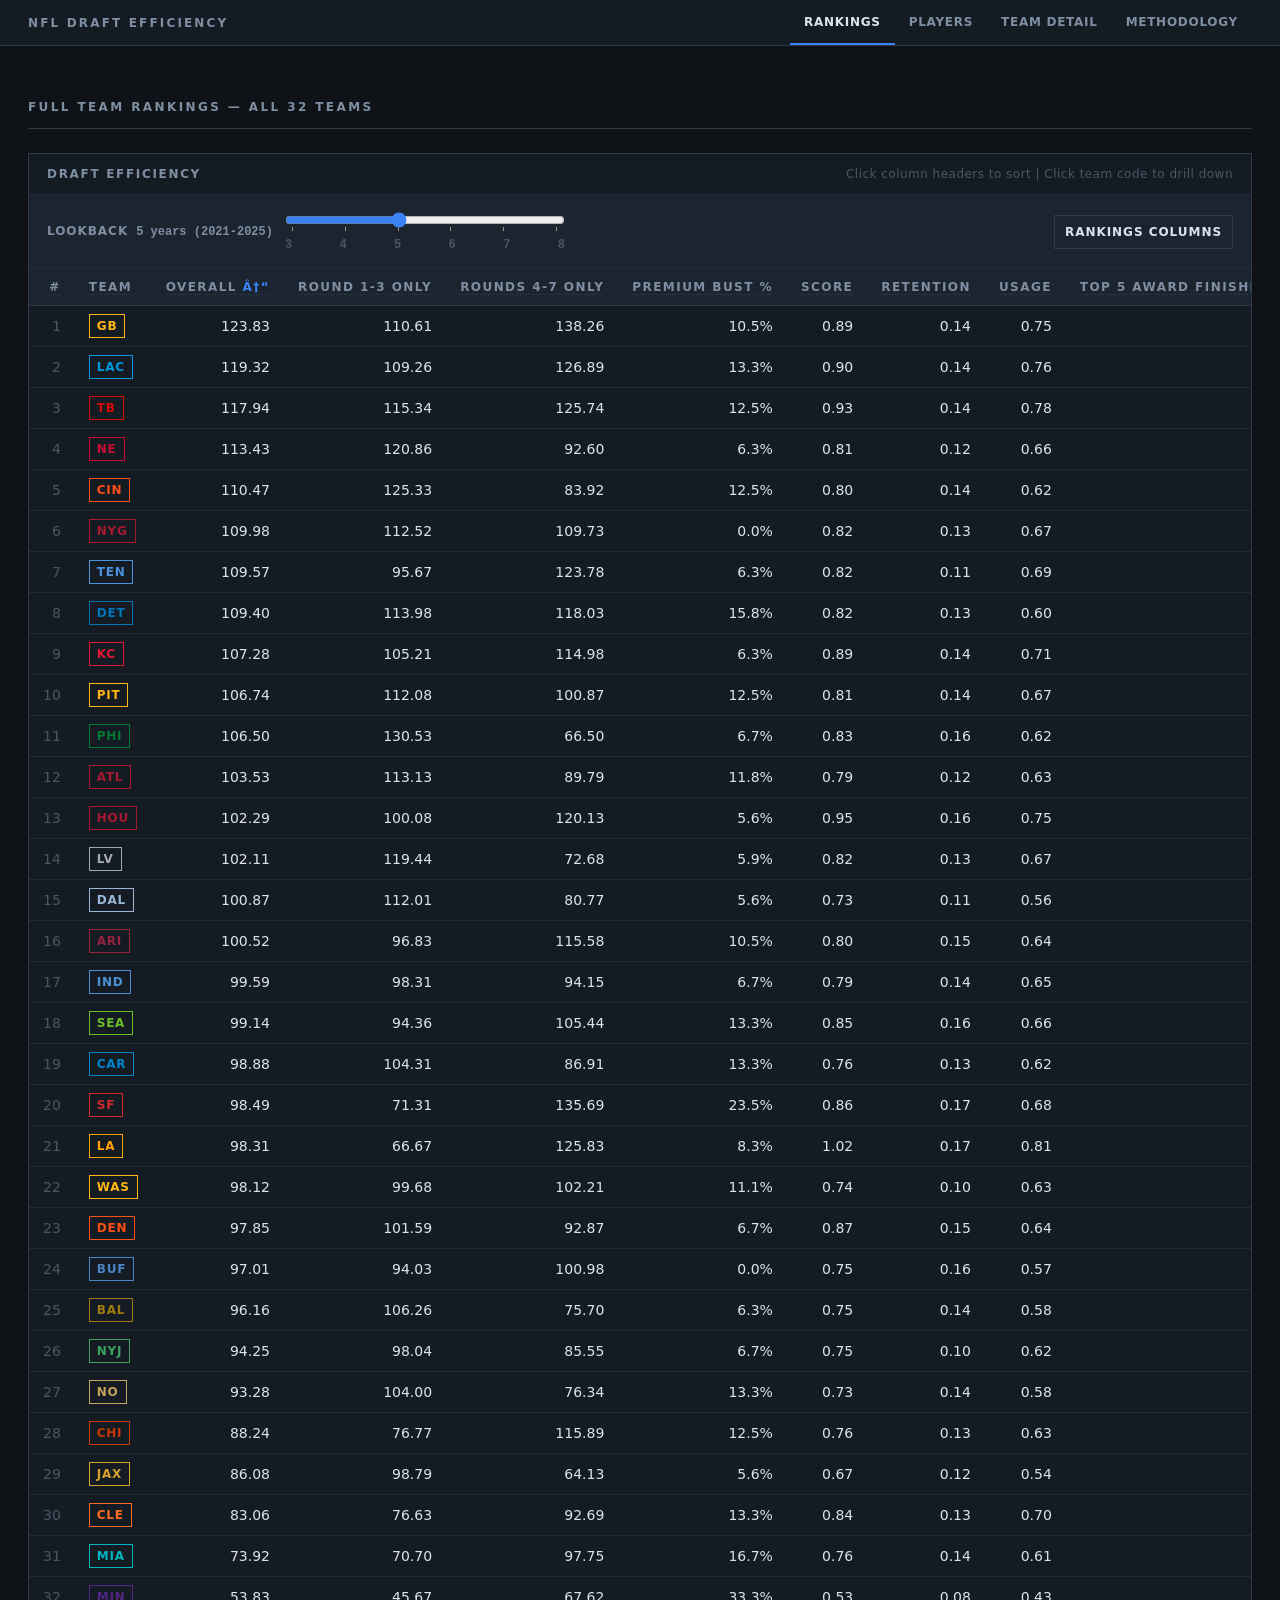
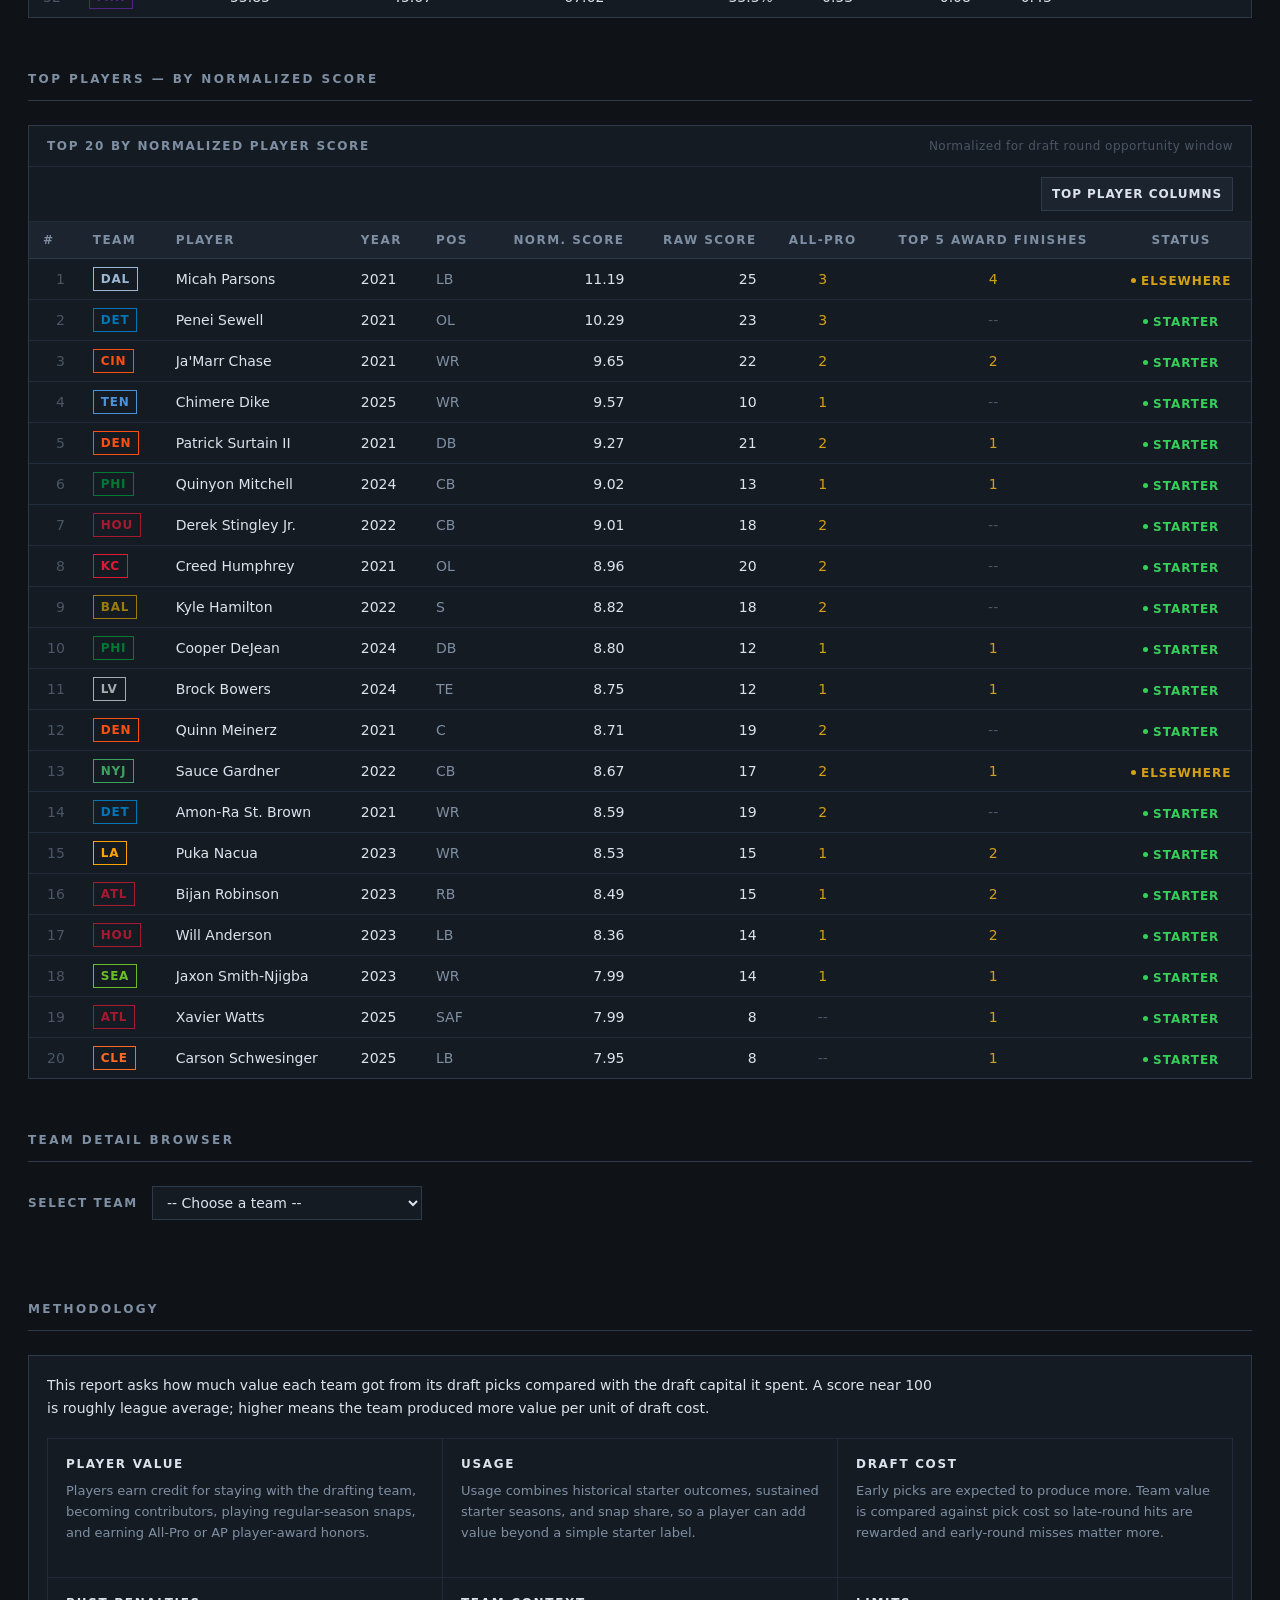
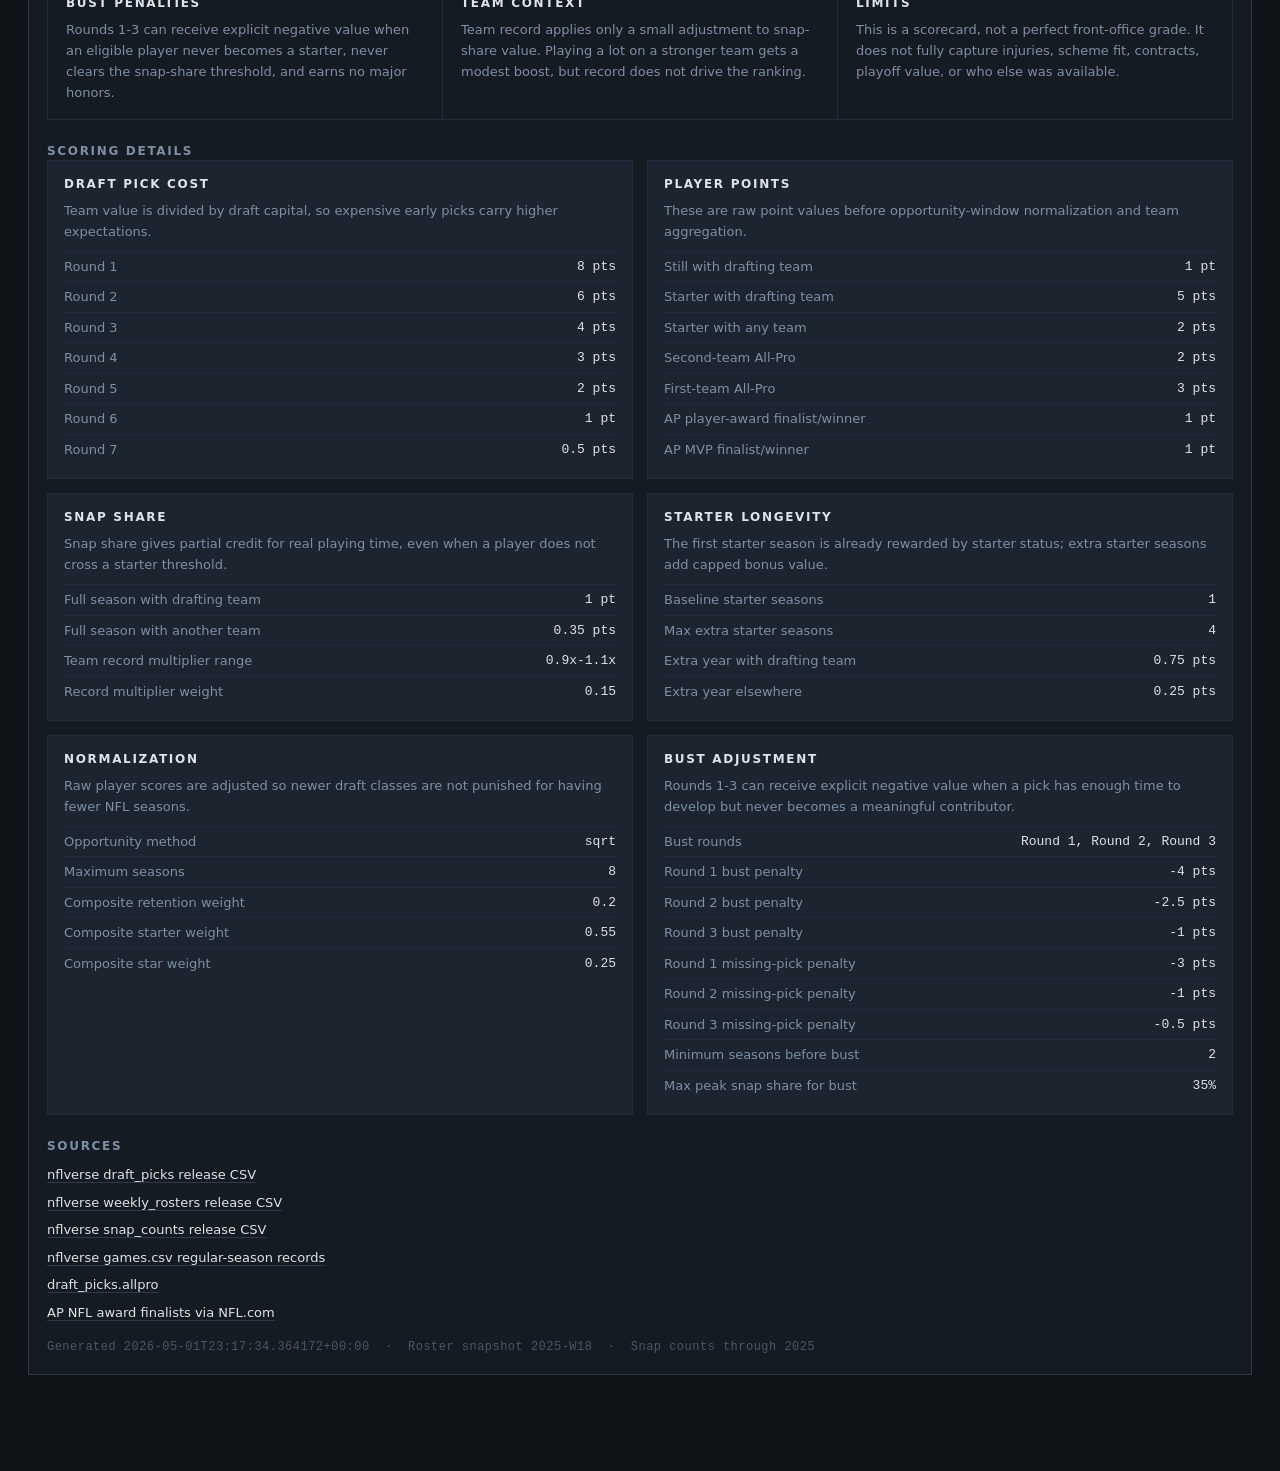
==== commit 5bc537e6: "Update draft efficiency report controls and scoring" ====
--- a/docs/index.html
+++ b/docs/index.html
@@ -4,523 +4,55 @@
   <meta charset="utf-8">
   <meta name="viewport" content="width=device-width, initial-scale=1">
   <title>NFL Draft Efficiency &mdash; 2021-2025</title>
-  <style>
-    *, *::before, *::after { box-sizing: border-box; margin: 0; padding: 0; }
-
-    :root {
-      --bg:        #0f1318;
-      --surface:   #151b23;
-      --surface-2: #1c2430;
-      --border:    #212c38;
-      --border-2:  #2c3a4a;
-      --text:      #dce3ec;
-      --muted:     #6e7e90;
-      --faint:     #3a4654;
-      --accent:    #3b82f6;
-      --green:     #34d058;
-      --yellow:    #d4a017;
-      --red:       #f26c5a;
-      --mono:      'SF Mono', 'Fira Code', Consolas, 'Courier New', monospace;
-    }
-
-    html { scroll-behavior: smooth; }
-
-    body {
-      background: var(--bg);
-      color: var(--text);
-      font-family: -apple-system, BlinkMacSystemFont, 'Segoe UI', system-ui, sans-serif;
-      font-size: 14px;
-      line-height: 1.5;
-    }
-
-    /* ── Nav ─────────────────────────────────────────────────────── */
-    .site-nav {
-      position: sticky;
-      top: 0;
-      z-index: 200;
-      background: var(--surface);
-      border-bottom: 1px solid var(--border-2);
-      display: flex;
-      align-items: center;
-      justify-content: space-between;
-      padding: 0 28px;
-      height: 46px;
-    }
-    .nav-wordmark {
-      font-size: 12px;
-      font-weight: 700;
-      letter-spacing: 0.18em;
-      text-transform: uppercase;
-      color: var(--muted);
-    }
-    .nav-links {
-      display: flex;
-      list-style: none;
-      height: 100%;
-    }
-    .nav-links a {
-      display: flex;
-      align-items: center;
-      padding: 0 14px;
-      height: 100%;
-      font-size: 12px;
-      font-weight: 600;
-      letter-spacing: 0.06em;
-      text-transform: uppercase;
-      color: var(--muted);
-      text-decoration: none;
-      border-bottom: 2px solid transparent;
-      transition: color 0.12s, border-color 0.12s;
-    }
-    .nav-links a:hover { color: var(--text); border-bottom-color: var(--border-2); }
-    .nav-links a.active { color: var(--text); border-bottom-color: var(--accent); }
-
-    /* ── Layout ──────────────────────────────────────────────────── */
-    .page {
-      max-width: 1280px;
-      margin: 0 auto;
-      padding: 0 28px 96px;
-    }
-    .section { padding-top: 52px; }
-    .section-label {
-      font-size: 12px;
-      font-weight: 700;
-      letter-spacing: 0.2em;
-      text-transform: uppercase;
-      color: var(--muted);
-      padding-bottom: 12px;
-      border-bottom: 1px solid var(--border-2);
-      margin-bottom: 24px;
-    }
-
-    /* ── Panel ───────────────────────────────────────────────────── */
-    .panel {
-      background: var(--surface);
-      border: 1px solid var(--border-2);
-    }
-    .panel-hd {
-      padding: 11px 18px;
-      border-bottom: 1px solid var(--border);
-      font-size: 12px;
-      font-weight: 700;
-      letter-spacing: 0.14em;
-      text-transform: uppercase;
-      color: var(--muted);
-      display: flex;
-      align-items: center;
-      justify-content: space-between;
-    }
-    .panel-hd-note {
-      font-size: 12px;
-      color: var(--faint);
-      letter-spacing: 0.04em;
-      text-transform: none;
-      font-weight: 400;
-    }
-    .panel-body { padding: 18px; }
-    .panel-body-flush { padding: 0; overflow-x: auto; }
-
-    /* ── Bar Chart ───────────────────────────────────────────────── */
-    .bar-list { display: flex; flex-direction: column; gap: 9px; }
-    .bar-row {
-      display: grid;
-      grid-template-columns: 42px 1fr 56px;
-      align-items: center;
-      gap: 10px;
-    }
-    .bar-team-lbl {
-      font-size: 12px;
-      font-weight: 700;
-      letter-spacing: 0.06em;
-      text-align: right;
-      cursor: pointer;
-    }
-    .bar-track {
-      height: 5px;
-      background: var(--border-2);
-      position: relative;
-    }
-    .bar-fill { position: absolute; inset: 0 auto 0 0; height: 100%; }
-    .bar-val {
-      font-family: var(--mono);
-      font-size: 12px;
-      color: var(--muted);
-      text-align: right;
-    }
-
-    /* ── Tables ──────────────────────────────────────────────────── */
-    .data-table { width: 100%; border-collapse: collapse; font-size: 13px; }
-    .data-table th {
-      padding: 9px 14px;
-      text-align: left;
-      font-size: 12px;
-      font-weight: 700;
-      letter-spacing: 0.12em;
-      text-transform: uppercase;
-      color: var(--muted);
-      background: var(--surface-2);
-      border-bottom: 1px solid var(--border-2);
-      white-space: nowrap;
-    }
-    .data-table th[data-tooltip] {
-      position: relative;
-      text-decoration: underline dotted var(--border-2);
-      text-underline-offset: 3px;
-    }
-    .header-tooltip {
-      position: fixed;
-      z-index: 1000;
-      max-width: 310px;
-      padding: 9px 11px;
-      border: 1px solid var(--border-2);
-      border-radius: 8px;
-      background: var(--surface);
-      box-shadow: 0 12px 30px rgba(15, 23, 42, 0.16);
-      color: var(--text);
-      font-family: var(--sans);
-      font-size: 13px;
-      font-weight: 500;
-      letter-spacing: 0;
-      line-height: 1.45;
-      text-align: left;
-      text-transform: none;
-      white-space: normal;
-      pointer-events: none;
-      opacity: 0;
-      transform: translate(-50%, -8px);
-      transition: opacity 120ms ease, transform 120ms ease;
-    }
-    .header-tooltip.visible {
-      opacity: 1;
-      transform: translate(-50%, 0);
-    }
-    .data-table th.sortable { cursor: pointer; user-select: none; }
-    .data-table th.sortable:hover { color: var(--text); }
-    .data-table th.sort-asc::after  { content: ' \2191'; color: var(--accent); }
-    .data-table th.sort-desc::after { content: ' \2193'; color: var(--accent); }
-    .data-table td {
-      padding: 8px 14px;
-      border-bottom: 1px solid var(--border);
-      vertical-align: middle;
-    }
-    .data-table tr:last-child td { border-bottom: none; }
-    .data-table tbody tr:hover td { background: var(--surface-2); }
-    .num {
-      font-family: var(--mono);
-      font-size: 12px;
-      text-align: right;
-    }
-    .rank-num {
-      font-family: var(--mono);
-      font-size: 12px;
-      color: var(--faint);
-      text-align: right;
-    }
-
-    /* ── Team Badge ──────────────────────────────────────────────── */
-    .team-tag {
-      display: inline-block;
-      font-size: 12px;
-      font-weight: 700;
-      letter-spacing: 0.06em;
-      padding: 2px 7px;
-      border: 1px solid currentColor;
-      cursor: pointer;
-      text-decoration: none;
-    }
-    .team-tag:hover { filter: brightness(1.3); }
-
-    /* ── Status ──────────────────────────────────────────────────── */
-    .status {
-      display: inline-flex;
-      align-items: center;
-      gap: 5px;
-      font-size: 12px;
-      font-weight: 700;
-      letter-spacing: 0.08em;
-      text-transform: uppercase;
-      white-space: nowrap;
-    }
-    .status-dot {
-      width: 5px;
-      height: 5px;
-      border-radius: 50%;
-      flex-shrink: 0;
-    }
-    .s-starter  { color: var(--green); }
-    .s-starter  .status-dot { background: var(--green); }
-    .s-roster   { color: var(--accent); }
-    .s-roster   .status-dot { background: var(--accent); }
-    .s-other    { color: var(--yellow); }
-    .s-other    .status-dot { background: var(--yellow); }
-    .s-inactive { color: var(--faint); }
-    .s-inactive .status-dot { background: var(--faint); }
-
-    /* ── AP Stars ────────────────────────────────────────────────── */
-    .ap-count { font-family: var(--mono); font-size: 12px; color: var(--yellow); }
-    .ap-empty { color: var(--faint); }
-    .award-badges {
-      display: inline-flex;
-      flex-wrap: wrap;
-      justify-content: center;
-      gap: 4px;
-    }
-    .award-badge {
-      display: inline-block;
-      padding: 2px 5px;
-      border: 1px solid var(--border-2);
-      border-radius: 999px;
-      background: var(--surface-2);
-      color: var(--muted);
-      font-family: var(--mono);
-      font-size: 12px;
-      line-height: 1.2;
-      white-space: nowrap;
-    }
-    .award-mvp {
-      border-color: rgba(217, 119, 6, 0.35);
-      background: rgba(217, 119, 6, 0.12);
-      color: var(--yellow);
-    }
-
-    /* ── Team Detail ─────────────────────────────────────────────── */
-    .team-picker-row {
-      display: flex;
-      align-items: center;
-      gap: 14px;
-      margin-bottom: 28px;
-    }
-    .picker-lbl {
-      font-size: 12px;
-      font-weight: 700;
-      letter-spacing: 0.14em;
-      text-transform: uppercase;
-      color: var(--muted);
-      white-space: nowrap;
-    }
-    #team-picker {
-      background: var(--surface);
-      color: var(--text);
-      border: 1px solid var(--border-2);
-      padding: 7px 12px;
-      font-size: 13px;
-      font-family: inherit;
-      cursor: pointer;
-      min-width: 260px;
-    }
-    #team-picker:focus { outline: 2px solid var(--accent); outline-offset: 1px; }
-
-    .team-hd {
-      border-left: 3px solid var(--faint);
-      padding-left: 14px;
-      margin-bottom: 20px;
-    }
-    .team-hd-name {
-      font-size: 20px;
-      font-weight: 700;
-      line-height: 1.2;
-      margin-bottom: 4px;
-    }
-    .team-hd-sub {
-      font-family: var(--mono);
-      font-size: 12px;
-      color: var(--muted);
-    }
-
-    .team-score-strip {
-      display: grid;
-      grid-template-columns: repeat(9, 1fr);
-      gap: 1px;
-      background: var(--border);
-      border: 1px solid var(--border);
-      margin-bottom: 28px;
-    }
-    .score-cell { background: var(--surface); padding: 14px 16px; }
-    .score-v {
-      font-family: var(--mono);
-      font-size: 18px;
-      font-weight: 700;
-      line-height: 1;
-      margin-bottom: 5px;
-    }
-    .score-lbl {
-      font-size: 12px;
-      font-weight: 700;
-      letter-spacing: 0.12em;
-      text-transform: uppercase;
-      color: var(--muted);
-    }
-
-    .year-block { margin-bottom: 28px; }
-    .year-bar {
-      display: flex;
-      align-items: baseline;
-      justify-content: space-between;
-      padding: 8px 0;
-      border-bottom: 1px solid var(--border-2);
-      margin-bottom: 0;
-    }
-    .year-title {
-      font-size: 12px;
-      font-weight: 700;
-      letter-spacing: 0.16em;
-      text-transform: uppercase;
-      color: var(--muted);
-    }
-    .year-summary { font-family: var(--mono); font-size: 12px; color: var(--faint); }
-
-    /* ── Notes ───────────────────────────────────────────────────── */
-    .methodology-content { display: grid; gap: 18px; }
-    .methodology-lede {
-      max-width: 900px;
-      color: var(--text);
-      font-size: 14px;
-      line-height: 1.65;
-    }
-    .methodology-grid {
-      display: grid;
-      grid-template-columns: repeat(3, minmax(0, 1fr));
-      gap: 1px;
-      background: var(--border);
-      border: 1px solid var(--border);
-    }
-    .methodology-card {
-      background: var(--surface);
-      padding: 16px 18px;
-      min-height: 138px;
-    }
-    .methodology-card h3 {
-      font-size: 12px;
-      font-weight: 700;
-      letter-spacing: 0.14em;
-      text-transform: uppercase;
-      color: var(--text);
-      margin-bottom: 8px;
-    }
-    .methodology-card p {
-      font-size: 12px;
-      line-height: 1.6;
-      color: var(--muted);
-    }
-    .methodology-subhead {
-      font-size: 12px;
-      font-weight: 700;
-      letter-spacing: 0.14em;
-      text-transform: uppercase;
-      color: var(--muted);
-      margin-top: 4px;
-    }
-    .scoring-detail-grid {
-      display: grid;
-      grid-template-columns: repeat(2, minmax(0, 1fr));
-      gap: 14px;
-    }
-    .scoring-detail-card {
-      border: 1px solid var(--border);
-      background: var(--surface-2);
-      padding: 14px 16px;
-    }
-    .scoring-detail-card h3 {
-      font-size: 12px;
-      font-weight: 700;
-      letter-spacing: 0.14em;
-      text-transform: uppercase;
-      color: var(--text);
-      margin-bottom: 8px;
-    }
-    .scoring-detail-card p {
-      font-size: 12px;
-      line-height: 1.55;
-      color: var(--muted);
-      margin-bottom: 8px;
-    }
-    .scoring-detail-card table {
-      width: 100%;
-      border-collapse: collapse;
-      font-size: 12px;
-    }
-    .scoring-detail-card td {
-      padding: 5px 0;
-      border-top: 1px solid var(--border);
-      color: var(--muted);
-    }
-    .scoring-detail-card td:last-child {
-      font-family: var(--mono);
-      color: var(--text);
-      text-align: right;
-      white-space: nowrap;
-    }
-    .notes-list { list-style: none; }
-    .notes-list li {
-      padding: 10px 0;
-      border-bottom: 1px solid var(--border);
-      font-size: 13px;
-      color: var(--muted);
-      display: flex;
-      gap: 12px;
-    }
-    .notes-list li:last-child { border-bottom: none; }
-    .notes-list li::before { content: '\2014'; color: var(--faint); flex-shrink: 0; }
-    .footer-line {
-      font-family: var(--mono);
-      font-size: 12px;
-      color: var(--faint);
-      padding-top: 16px;
-      letter-spacing: 0.04em;
-    }
-
-    /* ── Responsive ──────────────────────────────────────────────── */
-    @media (max-width: 960px) {
-      .team-score-strip { grid-template-columns: repeat(3, 1fr); }
-      .methodology-grid { grid-template-columns: repeat(2, minmax(0, 1fr)); }
-      .scoring-detail-grid { grid-template-columns: 1fr; }
-    }
-    @media (max-width: 600px) {
-      .methodology-grid { grid-template-columns: 1fr; }
-      .nav-wordmark { display: none; }
-      .page { padding: 0 14px 60px; }
-    }
-  </style>
+  <link rel="stylesheet" href="report.css">
 </head>
 <body>
-
 <nav class="site-nav">
   <span class="nav-wordmark">NFL Draft Efficiency</span>
   <ul class="nav-links">
     <li><a href="#rankings">Rankings</a></li>
     <li><a href="#players">Players</a></li>
     <li><a href="#team">Team Detail</a></li>
-    <li><a href="#notes">Notes</a></li>
+    <li><a href="#notes">Methodology</a></li>
   </ul>
 </nav>
-
 <div class="page">
-
-  <!-- FULL RANKINGS -->
   <section id="rankings" class="section">
     <div class="section-label">Full Team Rankings &mdash; All 32 Teams</div>
     <div class="panel">
       <div class="panel-hd">
-        <span>Draft Efficiency Index</span>
-        <span class="panel-hd-note">Click column headers to sort &nbsp;&middot;&nbsp; Click team code to drill down</span>
+        <span>Draft Efficiency</span>
+        <span class="panel-hd-note">Click column headers to sort | Click team code to drill down</span>
+      </div>
+      <div class="report-controls">
+        <label class="control-group lookback-slider-group" for="draft-window-slider">
+          <span class="lookback-label">Lookback <span class="lookback-value" id="draft-window-value">5 years (2021-2025)</span></span>
+          <span class="lookback-slider-wrap">
+            <input id="draft-window-slider" type="range" min="3" max="8" step="1" value="5" list="draft-window-ticks">
+            <datalist id="draft-window-ticks"></datalist>
+            <span class="lookback-ticks" id="draft-window-tick-labels"></span>
+          </span>
+        </label>
+        <button class="columns-button" id="rankings-columns-button" type="button">Rankings Columns</button>
       </div>
       <div class="panel-body-flush">
-        <table class="data-table" id="rankings-table">
+        <table class="data-table" id="rankings-table" data-column-toggle data-toggle-label="Rankings Columns" data-hidden-columns="dei_no_bp,star">
           <thead>
             <tr>
-              <th class="sortable" data-col="rank" data-tooltip="Current row number for the active sort. This updates when you sort another column." style="text-align:right">#</th>
-              <th data-tooltip="NFL team abbreviation. Click a team code in the table to open that team's player detail.">Team</th>
-              <th class="sortable sort-desc" data-col="badj" data-tooltip="Overall with bust adjustment. Starts with the full-team DEI across all included rounds, then applies extra penalties for round 1-3 busts and, when enabled, missing premium picks. This is the default sort." style="text-align:right">Overall w/Bust Adj</th>
-              <th class="sortable" data-col="prem" data-tooltip="Rounds 1-3 with bust adjustment. Measures only premium picks from rounds 1-3, where pick cost and expectations are highest. Later-round picks do not affect this column." style="text-align:right">Rounds 1-3 w/Bust Adj</th>
-              <th class="sortable" data-col="dei" data-tooltip="Draft Efficiency Index. Overall draft value divided by draft-pick cost across the selected draft window, scaled so about 100 is league average. This does not include the extra early-round bust adjustment." style="text-align:right">DEI</th>
-              <th class="sortable" data-col="bust" data-tooltip="Share of eligible round 1-3 picks classified as busts. Lower is better." style="text-align:right">Premium Bust %</th>
-              <th class="sortable" data-col="score" data-tooltip="Raw production score before dividing by draft cost. This includes roster status, usage, honors, and other player value signals." style="text-align:right">Score</th>
-              <th class="sortable" data-col="ret" data-tooltip="Retention component. Rewards drafted players who remain with the team, with higher credit for active contributors and starters." style="text-align:right">Retention</th>
-              <th class="sortable" data-col="str" data-tooltip="Usage component. Rewards playing-time value such as starter status and snap-share contribution." style="text-align:right">Usage</th>
-              <th class="sortable" data-col="star" data-tooltip="Star component. Rewards high-end outcomes such as All-Pro selections and major award-level finishes." style="text-align:right">Star</th>
-              <th class="sortable" data-col="apaw" data-tooltip="AP player-award finalist count. Includes MVP, Offensive/Defensive Player of the Year, Offensive/Defensive Rookie of the Year, and Comeback Player of the Year. All-Pro is tracked separately." style="text-align:right">AP Awards</th>
-              <th class="sortable" data-col="picks" data-tooltip="Number of draft picks included for this team in the selected draft window." style="text-align:right">Picks</th>
-              <th class="sortable" data-col="starters" data-tooltip="Number of drafted players who became starters for this team or elsewhere." style="text-align:right">Historical Starters</th>
+              <th class="sortable" data-col="displayRank" data-col-key="rank" data-tooltip="Current row number for the active sort. This updates whenever you sort another column." style="text-align:right">#</th>
+              <th data-col-key="team" data-tooltip="NFL team abbreviation. Click a team code to open that team's player detail.">Team</th>
+              <th class="sortable sort-desc" data-col="badj" data-col-key="overall" data-tooltip="Overall draft efficiency after round 1-3 bust penalties and default missing premium-pick penalties. This is the default ranking view." style="text-align:right">Overall</th>
+              <th class="sortable" data-col="prem" data-col-key="r1_3" data-tooltip="Draft efficiency using only rounds 1-3, after the same bust and missing-pick adjustments. Later-round picks do not affect this column." style="text-align:right">Round 1-3 Only</th>
+              <th class="sortable" data-col="late" data-col-key="r4_7" data-tooltip="Draft efficiency using only rounds 4-7. This isolates late-round value without premium-pick bust penalties." style="text-align:right">Rounds 4-7 Only</th>
+              <th class="sortable" data-col="dei" data-col-key="dei_no_bp" data-tooltip="Draft Efficiency Index with no bust penalty. This is value divided by draft-pick cost before explicit bust and missing-pick penalties." style="text-align:right">DEI (no BP)</th>
+              <th class="sortable" data-col="bust" data-col-key="bust" data-tooltip="Share of eligible round 1-3 picks classified as busts. Lower is better." style="text-align:right">Premium Bust %</th>
+              <th class="sortable" data-col="score" data-col-key="score" data-tooltip="Raw production score before dividing by draft cost. Includes roster status, usage, snap share, All-Pro, and AP awards." style="text-align:right">Score</th>
+              <th class="sortable" data-col="ret" data-col-key="retention" data-tooltip="Retention component. Rewards drafted players who remain with the team." style="text-align:right">Retention</th>
+              <th class="sortable" data-col="str" data-col-key="usage" data-tooltip="Usage component. Rewards starter outcomes, sustained starter seasons, and regular-season snap-share contribution." style="text-align:right">Usage</th>
+              <th class="sortable" data-col="star" data-col-key="star" data-tooltip="Star component. Rewards All-Pro selections and AP major award finalist or winner outcomes." style="text-align:right">Star</th>
+              <th class="sortable" data-col="apaw" data-col-key="apaw" data-tooltip="Top 5 AP award finishes (finalist or winner). Includes MVP, OPOY, DPOY, OROY, DROY, and Comeback Player of the Year. All-Pro is tracked separately." style="text-align:right">Top 5 Award Finishes</th>
+              <th class="sortable" data-col="picks" data-col-key="picks" data-tooltip="Number of draft picks included for this team in the selected lookback window." style="text-align:right">Picks</th>
+              <th class="sortable" data-col="starters" data-col-key="starters" data-tooltip="Average starter-level seasons per drafted player, counting starter seasons with the drafting team or another NFL team." style="text-align:right">Avg Starter Years</th>
             </tr>
           </thead>
           <tbody id="rankings-tbody"></tbody>
@@ -528,29 +60,15 @@
       </div>
     </div>
   </section>
-
-  <!-- TOP PLAYERS -->
   <section id="players" class="section">
     <div class="section-label">Top Players &mdash; By Normalized Score</div>
     <div class="panel">
-      <div class="panel-hd">
-        <span>Top 20 by Normalized Player Score</span>
-        <span class="panel-hd-note">Normalized for draft round opportunity window</span>
-      </div>
+      <div class="panel-hd"><span>Top 20 by Normalized Player Score</span><span class="panel-hd-note">Normalized for draft round opportunity window</span></div>
       <div class="panel-body-flush">
-        <table class="data-table">
+        <table class="data-table" id="players-table" data-column-toggle data-toggle-label="Top Player Columns">
           <thead>
             <tr>
-              <th>#</th>
-              <th>Team</th>
-              <th>Player</th>
-              <th>Year</th>
-              <th>Pos</th>
-              <th style="text-align:right">Norm. Score</th>
-              <th style="text-align:right">Raw Score</th>
-              <th style="text-align:center">All-Pro</th>
-              <th style="text-align:center">AP Awards</th>
-              <th style="text-align:center">Status</th>
+              <th data-col-key="rank">#</th><th data-col-key="team">Team</th><th data-col-key="player">Player</th><th data-col-key="year">Year</th><th data-col-key="pos">Pos</th><th data-col-key="norm_score" style="text-align:right">Norm. Score</th><th data-col-key="raw_score" style="text-align:right">Raw Score</th><th data-col-key="all_pro" style="text-align:center">All-Pro</th><th data-col-key="ap_awards" style="text-align:center">Top 5 Award Finishes</th><th data-col-key="status" style="text-align:center">Status</th>
             </tr>
           </thead>
           <tbody id="players-tbody"></tbody>
@@ -558,60 +76,26 @@
       </div>
     </div>
   </section>
-
-  <!-- TEAM DETAIL -->
   <section id="team" class="section">
     <div class="section-label">Team Detail Browser</div>
-    <div class="team-picker-row">
-      <span class="picker-lbl">Select Team</span>
-      <select id="team-picker">
-        <option value="">&#x2014; Choose a team &#x2014;</option>
-      </select>
-    </div>
+    <div class="team-picker-row"><span class="picker-lbl">Select Team</span><select id="team-picker"><option value="">-- Choose a team --</option></select></div>
     <div id="team-detail"></div>
   </section>
-
-  <!-- NOTES -->
   <section id="notes" class="section">
     <div class="section-label">Methodology</div>
     <div class="panel">
       <div class="panel-body">
         <div class="methodology-content">
-          <p class="methodology-lede">
-            This report asks how much value each team got from its draft picks compared with the draft capital it spent.
-            A Draft Efficiency Index (DEI) near 100 is roughly league average; higher means the team produced more value per unit of draft cost.
-          </p>
-
+          <p class="methodology-lede">This report asks how much value each team got from its draft picks compared with the draft capital it spent. A score near 100 is roughly league average; higher means the team produced more value per unit of draft cost.</p>
           <div class="methodology-grid">
-            <div class="methodology-card">
-              <h3>Player Value</h3>
-              <p>Players earn credit for staying with the drafting team, becoming meaningful contributors, playing regular-season snaps, and earning All-Pro or AP player-award honors.</p>
-            </div>
-            <div class="methodology-card">
-              <h3>Usage</h3>
-              <p>Usage combines historical starter outcomes with snap share, so a player can add value even if a simple starter label does not fully describe his role.</p>
-            </div>
-            <div class="methodology-card">
-              <h3>Draft Cost</h3>
-              <p>Early picks are expected to produce more. Team value is compared against pick cost so late-round hits are rewarded and early-round misses matter more.</p>
-            </div>
-            <div class="methodology-card">
-              <h3>Team Context</h3>
-              <p>Team record applies only a small adjustment to snap-share value. Playing a lot on a stronger team gets a modest boost, but record does not drive the ranking.</p>
-            </div>
-            <div class="methodology-card">
-              <h3>Opportunity Window</h3>
-              <p>Recent draft classes have had less time to build a resume, so player scores are normalized for how long each class has had to produce.</p>
-            </div>
-            <div class="methodology-card">
-              <h3>Limits</h3>
-              <p>This is a scorecard, not a perfect front-office grade. It does not fully capture injuries, scheme fit, contracts, playoff value, or who else was available.</p>
-            </div>
+            <div class="methodology-card"><h3>Player Value</h3><p>Players earn credit for staying with the drafting team, becoming contributors, playing regular-season snaps, and earning All-Pro or AP player-award honors.</p></div>
+            <div class="methodology-card"><h3>Usage</h3><p>Usage combines historical starter outcomes, sustained starter seasons, and snap share, so a player can add value beyond a simple starter label.</p></div>
+            <div class="methodology-card"><h3>Draft Cost</h3><p>Early picks are expected to produce more. Team value is compared against pick cost so late-round hits are rewarded and early-round misses matter more.</p></div>
+            <div class="methodology-card"><h3>Bust Penalties</h3><p>Rounds 1-3 can receive explicit negative value when an eligible player never becomes a starter, never clears the snap-share threshold, and earns no major honors.</p></div>
+            <div class="methodology-card"><h3>Team Context</h3><p>Team record applies only a small adjustment to snap-share value. Playing a lot on a stronger team gets a modest boost, but record does not drive the ranking.</p></div>
+            <div class="methodology-card"><h3>Limits</h3><p>This is a scorecard, not a perfect front-office grade. It does not fully capture injuries, scheme fit, contracts, playoff value, or who else was available.</p></div>
           </div>
-
-          <div>
-            <div class="methodology-subhead">Scoring Details</div>
-            <!-- SCORING_DETAILS_START -->
+          <div><div class="methodology-subhead">Scoring Details</div><!-- SCORING_DETAILS_START -->
             <div class="scoring-detail-grid">
               <div class="scoring-detail-card">
                 <h3>Draft Pick Cost</h3>
@@ -656,6 +140,18 @@
                 </table>
               </div>
               <div class="scoring-detail-card">
+                <h3>Starter Longevity</h3>
+                <p>The first starter season is already rewarded by starter status; extra starter seasons add capped bonus value.</p>
+                <table>
+                  <tbody>
+                    <tr><td>Baseline starter seasons</td><td>1</td></tr>
+                    <tr><td>Max extra starter seasons</td><td>4</td></tr>
+                    <tr><td>Extra year with drafting team</td><td>0.75 pts</td></tr>
+                    <tr><td>Extra year elsewhere</td><td>0.25 pts</td></tr>
+                  </tbody>
+                </table>
+              </div>
+              <div class="scoring-detail-card">
                 <h3>Normalization</h3>
                 <p>Raw player scores are adjusted so newer draft classes are not punished for having fewer NFL seasons.</p>
                 <table>
@@ -679,102 +175,73 @@
                     <tr><td>Round 3 bust penalty</td><td>-1 pts</td></tr>
                     <tr><td>Round 1 missing-pick penalty</td><td>-3 pts</td></tr>
                     <tr><td>Round 2 missing-pick penalty</td><td>-1 pts</td></tr>
-                    <tr><td>Round 3 missing-pick penalty</td><td>-1.5 pts</td></tr>
+                    <tr><td>Round 3 missing-pick penalty</td><td>-0.5 pts</td></tr>
                     <tr><td>Minimum seasons before bust</td><td>2</td></tr>
                     <tr><td>Max peak snap share for bust</td><td>35%</td></tr>
                   </tbody>
                 </table>
               </div>
             </div>
-            <!-- SCORING_DETAILS_END -->
-          </div>
-
-          <div>
-            <div class="methodology-subhead">Technical Notes</div>
-            <ul class="notes-list">
-          <li>Draft window set to 2021&ndash;2025 for this run.</li>
-          <li>The table defaults to Overall w/Bust Adj, which uses full-team DEI after early-round bust and missing premium-pick penalties.</li>
-          <li>All-Pro counts come from draft_picks.allpro. AP player-award finalists come from NFL.com AP Honors finalist pages and include MVP, OPOY, DPOY, OROY, DROY, and Comeback Player of the Year.</li>
-          <li>Retention uses canonical team codes plus roster status; released or retired players are not counted as retained.</li>
-          <li>Usage value combines binary historical starter flags with continuous regular-season snap share.</li>
-          <li>Regular-season snap share is measured against full team-season snap totals, not only games played.</li>
-          <li>A small team-record context multiplier adjusts snap-share value so equivalent usage on stronger teams is worth slightly more.</li>
-          <li>Early-round busts are round 1-3 players with at least two eligible seasons, no starter outcome with any team, peak snap share at or below 35%, and no All-Pro or top-5 award honors.</li>
-          <li>Historical Starters are still threshold-based snap-count outcomes since the draft, not current projected depth-chart starters.</li>
-          <li>Missing premium pick penalties are enabled for this run.</li>
-        </ul>
-          </div>
+            <!-- SCORING_DETAILS_END --></div>
+          <div><div class="methodology-subhead">Sources</div><!-- SOURCES_START -->
+            <ul class="sources-list">
+              <li><a href="https://github.com/nflverse/nflverse-data/releases/download/draft_picks/draft_picks.csv">nflverse draft_picks release CSV</a></li>
+              <li><a href="https://github.com/nflverse/nflverse-data/releases">nflverse weekly_rosters release CSV</a></li>
+              <li><a href="https://github.com/nflverse/nflverse-data/releases">nflverse snap_counts release CSV</a></li>
+              <li><a href="https://raw.githubusercontent.com/nflverse/nfldata/master/data/games.csv">nflverse games.csv regular-season records</a></li>
+              <li><a href="https://github.com/nflverse/nflverse-data/releases/download/draft_picks/draft_picks.csv">draft_picks.allpro</a></li>
+              <li><a href="https://www.nfl.com/news">AP NFL award finalists via NFL.com</a></li>
+            </ul>
+            <!-- SOURCES_END --></div>
         </div>
-        <p class="footer-line">Generated 2026-05-01T17:26:28.355874+00:00 &nbsp;&middot;&nbsp; Roster snapshot 2025-W18 &nbsp;&middot;&nbsp; Snap counts through 2025</p>
+        <p class="footer-line">Generated 2026-05-01T23:17:34.364172+00:00 &nbsp;&middot;&nbsp; Roster snapshot 2025-W18 &nbsp;&middot;&nbsp; Snap counts through 2025</p>
       </div>
     </div>
   </section>
-
 </div>
-
+<div class="column-modal-backdrop" id="column-modal" hidden>
+  <div class="column-modal" role="dialog" aria-modal="true" aria-labelledby="column-modal-title">
+    <div class="column-modal-hd">
+      <div class="column-modal-title" id="column-modal-title">Columns</div>
+      <button class="column-modal-close" id="column-modal-close" type="button" aria-label="Close column selector">&times;</button>
+    </div>
+    <div class="column-modal-body" id="column-modal-body"></div>
+    <div class="column-modal-actions">
+      <button class="modal-button modal-button-secondary" id="column-modal-reset" type="button">Show All</button>
+      <button class="modal-button" id="column-modal-done" type="button">Done</button>
+    </div>
+  </div>
+</div>
 <script>
-const TEAM_INFO = {"ARI":{"name":"Arizona Cardinals","color":"#97233F"},"ATL":{"name":"Atlanta Falcons","color":"#A71930"},"BAL":{"name":"Baltimore Ravens","color":"#9E7C0C"},"BUF":{"name":"Buffalo Bills","color":"#4A84C4"},"CAR":{"name":"Carolina Panthers","color":"#0085CA"},"CHI":{"name":"Chicago Bears","color":"#C83803"},"CIN":{"name":"Cincinnati Bengals","color":"#FB4F14"},"CLE":{"name":"Cleveland Browns","color":"#FF6B22"},"DAL":{"name":"Dallas Cowboys","color":"#9BB7D4"},"DEN":{"name":"Denver Broncos","color":"#FB4F14"},"DET":{"name":"Detroit Lions","color":"#0076B6"},"GB":{"name":"Green Bay Packers","color":"#FFB612"},"HOU":{"name":"Houston Texans","color":"#A71930"},"IND":{"name":"Indianapolis Colts","color":"#4B8FD4"},"JAX":{"name":"Jacksonville Jaguars","color":"#D7A22A"},"KC":{"name":"Kansas City Chiefs","color":"#E31837"},"LAC":{"name":"Los Angeles Chargers","color":"#0099E0"},"LA":{"name":"Los Angeles Rams","color":"#FFA300"},"LV":{"name":"Las Vegas Raiders","color":"#A5ACAF"},"MIA":{"name":"Miami Dolphins","color":"#00B5C0"},"MIN":{"name":"Minnesota Vikings","color":"#FFC62F"},"NE":{"name":"New England Patriots","color":"#C60C30"},"NO":{"name":"New Orleans Saints","color":"#C2A35D"},"NYG":{"name":"New York Giants","color":"#A71930"},"NYJ":{"name":"New York Jets","color":"#3DA35C"},"PHI":{"name":"Philadelphia Eagles","color":"#A5ACAF"},"PIT":{"name":"Pittsburgh Steelers","color":"#FFB612"},"SEA":{"name":"Seattle Seahawks","color":"#69BE28"},"SF":{"name":"San Francisco 49ers","color":"#CF2B2B"},"TB":{"name":"Tampa Bay Buccaneers","color":"#D50A0A"},"TEN":{"name":"Tennessee Titans","color":"#4B92DB"},"WAS":{"name":"Washington Commanders","color":"#FFB612"}};
-
-const TEAM_SCORES = [{"rank":1,"team":"LA","dei":125.9,"score":0.943295,"ret":0.168963,"str":0.730184,"star":0.044148,"apaw":5,"mvp":0,"prem":109.85,"bust":0.0833,"badj":97.97,"miss":5,"picks":47,"starters":19},{"rank":2,"team":"HOU","dei":117.94,"score":0.883649,"ret":0.158594,"str":0.677173,"star":0.047882,"apaw":3,"mvp":0,"prem":119.53,"bust":0.0556,"badj":102.18,"miss":4,"picks":41,"starters":20},{"rank":3,"team":"TB","dei":114.01,"score":0.854163,"ret":0.13987,"str":0.706261,"star":0.008032,"apaw":1,"mvp":0,"prem":110.78,"bust":0.125,"badj":117.29,"miss":1,"picks":36,"starters":20},{"rank":4,"team":"LAC","dei":112.7,"score":0.844407,"ret":0.142286,"str":0.702122,"star":0.0,"apaw":0,"mvp":0,"prem":99.55,"bust":0.1333,"badj":121.03,"miss":1,"picks":42,"starters":20},{"rank":5,"team":"GB","dei":109.06,"score":0.817083,"ret":0.142866,"str":0.674217,"star":0.0,"apaw":0,"mvp":0,"prem":94.52,"bust":0.1053,"badj":123.2,"miss":0,"picks":52,"starters":26},{"rank":6,"team":"KC","dei":108.17,"score":0.810416,"ret":0.144335,"str":0.634863,"star":0.031219,"apaw":0,"mvp":0,"prem":108.97,"bust":0.0625,"badj":104.88,"miss":3,"picks":37,"starters":20},{"rank":7,"team":"SF","dei":108.15,"score":0.810276,"ret":0.165614,"str":0.626922,"star":0.01774,"apaw":2,"mvp":1,"prem":86.8,"bust":0.2353,"badj":100.09,"miss":3,"picks":45,"starters":18},{"rank":8,"team":"DEN","dei":107.54,"score":0.805743,"ret":0.151438,"str":0.577525,"star":0.07678,"apaw":3,"mvp":0,"prem":115.85,"bust":0.0667,"badj":97.88,"miss":3,"picks":38,"starters":15},{"rank":9,"team":"CLE","dei":106.34,"score":0.796746,"ret":0.126429,"str":0.66177,"star":0.008547,"apaw":1,"mvp":0,"prem":111.15,"bust":0.1333,"badj":85.31,"miss":5,"picks":37,"starters":16},{"rank":10,"team":"SEA","dei":103.99,"score":0.779133,"ret":0.158061,"str":0.589052,"star":0.03202,"apaw":4,"mvp":0,"prem":102.5,"bust":0.1333,"badj":97.14,"miss":4,"picks":41,"starters":18},{"rank":11,"team":"PHI","dei":103.3,"score":0.773928,"ret":0.157448,"str":0.56889,"star":0.047589,"apaw":3,"mvp":0,"prem":123.71,"bust":0.0667,"badj":106.73,"miss":2,"picks":40,"starters":17},{"rank":12,"team":"LV","dei":102.83,"score":0.7704,"ret":0.128296,"str":0.620757,"star":0.021347,"apaw":1,"mvp":0,"prem":121.2,"bust":0.0588,"badj":103.52,"miss":2,"picks":41,"starters":19},{"rank":13,"team":"TEN","dei":102.72,"score":0.769611,"ret":0.108986,"str":0.638485,"star":0.02214,"apaw":0,"mvp":0,"prem":85.53,"bust":0.0625,"badj":110.83,"miss":1,"picks":39,"starters":19},{"rank":14,"team":"NYG","dei":102.27,"score":0.7662,"ret":0.130812,"str":0.615771,"star":0.019617,"apaw":3,"mvp":0,"prem":102.04,"bust":0.0,"badj":110.86,"miss":1,"picks":37,"starters":19},{"rank":15,"team":"NE","dei":102.2,"score":0.765691,"ret":0.117189,"str":0.618256,"star":0.030246,"apaw":4,"mvp":1,"prem":104.41,"bust":0.0625,"badj":116.25,"miss":0,"picks":49,"starters":20},{"rank":16,"team":"ARI","dei":100.38,"score":0.752068,"ret":0.145836,"str":0.595479,"star":0.010753,"apaw":0,"mvp":0,"prem":95.97,"bust":0.1053,"badj":102.15,"miss":2,"picks":43,"starters":18},{"rank":17,"team":"DET","dei":100.27,"score":0.751227,"ret":0.133325,"str":0.528892,"star":0.08901,"apaw":5,"mvp":0,"prem":101.07,"bust":0.1579,"badj":107.18,"miss":1,"picks":36,"starters":17},{"rank":18,"team":"CIN","dei":99.14,"score":0.742818,"ret":0.144886,"str":0.571332,"star":0.0266,"apaw":2,"mvp":0,"prem":108.01,"bust":0.125,"badj":111.62,"miss":0,"picks":40,"starters":17},{"rank":19,"team":"PIT","dei":98.96,"score":0.741405,"ret":0.141428,"str":0.595358,"star":0.004619,"apaw":1,"mvp":0,"prem":101.02,"bust":0.125,"badj":105.26,"miss":1,"picks":37,"starters":17},{"rank":20,"team":"ATL","dei":98.9,"score":0.741014,"ret":0.116386,"str":0.588295,"star":0.036333,"apaw":4,"mvp":0,"prem":105.65,"bust":0.1176,"badj":105.73,"miss":1,"picks":36,"starters":19},{"rank":21,"team":"IND","dei":97.05,"score":0.727094,"ret":0.144671,"str":0.582423,"star":0.0,"apaw":0,"mvp":0,"prem":94.73,"bust":0.0667,"badj":98.72,"miss":2,"picks":44,"starters":18},{"rank":22,"team":"MIA","dei":94.26,"score":0.70619,"ret":0.140701,"str":0.558123,"star":0.007366,"apaw":1,"mvp":0,"prem":94.08,"bust":0.1667,"badj":72.05,"miss":5,"picks":30,"starters":11},{"rank":23,"team":"CHI","dei":94.02,"score":0.704422,"ret":0.128202,"str":0.576219,"star":0.0,"apaw":0,"mvp":0,"prem":82.48,"bust":0.125,"badj":87.1,"miss":4,"picks":41,"starters":18},{"rank":24,"team":"CAR","dei":93.91,"score":0.703609,"ret":0.127954,"str":0.56775,"star":0.007905,"apaw":1,"mvp":0,"prem":98.05,"bust":0.1333,"badj":99.21,"miss":1,"picks":37,"starters":17},{"rank":25,"team":"WAS","dei":93.12,"score":0.697671,"ret":0.100044,"str":0.592466,"star":0.005161,"apaw":1,"mvp":0,"prem":91.1,"bust":0.1111,"badj":99.17,"miss":1,"picks":39,"starters":18},{"rank":26,"team":"NYJ","dei":92.48,"score":0.692875,"ret":0.102604,"str":0.562684,"star":0.027586,"apaw":2,"mvp":0,"prem":96.12,"bust":0.0667,"badj":93.48,"miss":3,"picks":38,"starters":19},{"rank":27,"team":"BAL","dei":92.22,"score":0.690901,"ret":0.140173,"str":0.521316,"star":0.029412,"apaw":0,"mvp":0,"prem":100.35,"bust":0.0625,"badj":96.05,"miss":2,"picks":45,"starters":17},{"rank":28,"team":"BUF","dei":91.9,"score":0.688514,"ret":0.156346,"str":0.50765,"star":0.024518,"apaw":2,"mvp":0,"prem":87.22,"bust":0.0,"badj":96.07,"miss":1,"picks":41,"starters":14},{"rank":29,"team":"DAL","dei":90.62,"score":0.678929,"ret":0.114699,"str":0.509397,"star":0.054834,"apaw":5,"mvp":0,"prem":97.14,"bust":0.0556,"badj":102.29,"miss":0,"picks":45,"starters":15},{"rank":30,"team":"NO","dei":90.5,"score":0.678024,"ret":0.143046,"str":0.527041,"star":0.007937,"apaw":1,"mvp":0,"prem":98.53,"bust":0.1333,"badj":92.82,"miss":2,"picks":34,"starters":13},{"rank":31,"team":"JAX","dei":79.77,"score":0.59765,"ret":0.124044,"str":0.463307,"star":0.010299,"apaw":3,"mvp":1,"prem":89.24,"bust":0.0556,"badj":82.75,"miss":2,"picks":47,"starters":17},{"rank":32,"team":"MIN","dei":65.41,"score":0.490104,"ret":0.084066,"str":0.389594,"star":0.016444,"apaw":0,"mvp":0,"prem":62.85,"bust":0.3333,"badj":53.19,"miss":5,"picks":39,"starters":11}];
-
-const TOP_PLAYERS = [{"team":"DAL","name":"Micah Parsons","year":2021,"pos":"LB","nsc":10.07,"rsc":23,"ap":3,"aw":4,"mvp":0,"awd":"2021 DROY; 2022 DPOY; 2023 DPOY; 2025 DPOY","on":false,"st":true,"sa":true},{"team":"TEN","name":"Chimere Dike","year":2025,"pos":"WR","nsc":9.57,"rsc":10,"ap":1,"aw":0,"mvp":0,"awd":"nan","on":true,"st":true,"sa":true},{"team":"DET","name":"Penei Sewell","year":2021,"pos":"OL","nsc":8.95,"rsc":20,"ap":3,"aw":0,"mvp":0,"awd":"nan","on":true,"st":true,"sa":true},{"team":"PHI","name":"Quinyon Mitchell","year":2024,"pos":"CB","nsc":8.49,"rsc":12,"ap":1,"aw":1,"mvp":0,"awd":"2024 DROY","on":true,"st":true,"sa":true},{"team":"CIN","name":"Ja'Marr Chase","year":2021,"pos":"WR","nsc":8.3,"rsc":19,"ap":2,"aw":2,"mvp":0,"awd":"2021 OROY; 2024 OPOY","on":true,"st":true,"sa":true},{"team":"PHI","name":"Cooper DeJean","year":2024,"pos":"DB","nsc":8.27,"rsc":12,"ap":1,"aw":1,"mvp":0,"awd":"2024 DROY","on":true,"st":true,"sa":true},{"team":"LV","name":"Brock Bowers","year":2024,"pos":"TE","nsc":8.22,"rsc":12,"ap":1,"aw":1,"mvp":0,"awd":"2024 OROY","on":true,"st":true,"sa":true},{"team":"ATL","name":"Xavier Watts","year":2025,"pos":"SAF","nsc":7.99,"rsc":8,"ap":0,"aw":1,"mvp":0,"awd":"2025 DROY","on":true,"st":true,"sa":true},{"team":"CLE","name":"Carson Schwesinger","year":2025,"pos":"LB","nsc":7.95,"rsc":8,"ap":0,"aw":1,"mvp":0,"awd":"2025 DROY","on":true,"st":true,"sa":true},{"team":"DEN","name":"Patrick Surtain II","year":2021,"pos":"DB","nsc":7.93,"rsc":18,"ap":2,"aw":1,"mvp":0,"awd":"2024 DPOY","on":true,"st":true,"sa":true},{"team":"NYJ","name":"Sauce Gardner","year":2022,"pos":"CB","nsc":7.92,"rsc":16,"ap":2,"aw":1,"mvp":0,"awd":"2022 DROY","on":false,"st":true,"sa":true},{"team":"HOU","name":"Derek Stingley Jr.","year":2022,"pos":"CB","nsc":7.88,"rsc":16,"ap":2,"aw":0,"mvp":0,"awd":"nan","on":true,"st":true,"sa":true},{"team":"SEA","name":"Nick Emmanwori","year":2025,"pos":"SAF","nsc":7.88,"rsc":8,"ap":0,"aw":1,"mvp":0,"awd":"2025 DROY","on":true,"st":true,"sa":true},{"team":"CAR","name":"Tetairoa McMillan","year":2025,"pos":"WR","nsc":7.87,"rsc":8,"ap":0,"aw":1,"mvp":0,"awd":"2025 OROY","on":true,"st":true,"sa":true},{"team":"NO","name":"Tyler Shough","year":2025,"pos":"QB","nsc":7.81,"rsc":8,"ap":0,"aw":1,"mvp":0,"awd":"2025 OROY","on":true,"st":true,"sa":true},{"team":"NYG","name":"Jaxson Dart","year":2025,"pos":"QB","nsc":7.8,"rsc":8,"ap":0,"aw":1,"mvp":0,"awd":"2025 OROY","on":true,"st":true,"sa":true},{"team":"TB","name":"Emeka Egbuka","year":2025,"pos":"WR","nsc":7.78,"rsc":8,"ap":0,"aw":1,"mvp":0,"awd":"2025 OROY","on":true,"st":true,"sa":true},{"team":"NYG","name":"Abdul Carter","year":2025,"pos":"DE","nsc":7.73,"rsc":8,"ap":0,"aw":1,"mvp":0,"awd":"2025 DROY","on":true,"st":true,"sa":true},{"team":"BAL","name":"Kyle Hamilton","year":2022,"pos":"S","nsc":7.7,"rsc":15,"ap":2,"aw":0,"mvp":0,"awd":"nan","on":true,"st":true,"sa":true},{"team":"LA","name":"Puka Nacua","year":2023,"pos":"WR","nsc":7.66,"rsc":13,"ap":1,"aw":2,"mvp":0,"awd":"2023 OROY; 2025 OPOY","on":true,"st":true,"sa":true}];
-
-const ALL_PLAYERS = [{"y":2021,"t":"JAX","r":1,"p":1,"n":"Trevor Lawrence","pos":"QB","on":true,"st":true,"sa":true,"ap":0,"aw":1,"mvp":1,"awd":"2025 CPOY; 2025 MVP","bst":false,"sc":12.7384,"bas":12.7384,"ssd":4.7748,"sse":0.0,"psd":0.9935,"psa":0.9935},{"y":2021,"t":"NYJ","r":1,"p":2,"n":"Zach Wilson","pos":"QB","on":false,"st":true,"sa":true,"ap":0,"aw":0,"mvp":0,"awd":"nan","bst":false,"sc":7.7809,"bas":7.7809,"ssd":2.8052,"sse":0.1092,"psd":0.9438,"psa":0.9438},{"y":2021,"t":"SF","r":1,"p":3,"n":"Trey Lance","pos":"QB","on":false,"st":false,"sa":false,"ap":0,"aw":0,"mvp":0,"awd":"nan","bst":false,"sc":1.3294,"bas":1.3294,"ssd":1.0317,"sse":0.7637,"psd":0.5833,"psa":0.5833},{"y":2021,"t":"ATL","r":1,"p":4,"n":"Kyle Pitts","pos":"TE","on":true,"st":true,"sa":true,"ap":0,"aw":0,"mvp":0,"awd":"nan","bst":false,"sc":9.5655,"bas":9.5655,"ssd":3.5999,"sse":0.0,"psd":0.8768,"psa":0.8768},{"y":2021,"t":"CIN","r":1,"p":5,"n":"Ja'Marr Chase","pos":"WR","on":true,"st":true,"sa":true,"ap":2,"aw":2,"mvp":0,"awd":"2021 OROY; 2024 OPOY","bst":false,"sc":18.5674,"bas":18.5674,"ssd":4.5337,"sse":0.0,"psd":0.9436,"psa":0.9436},{"y":2021,"t":"MIA","r":1,"p":6,"n":"Jaylen Waddle","pos":"WR","on":true,"st":true,"sa":true,"ap":0,"aw":0,"mvp":0,"awd":"nan","bst":false,"sc":9.8253,"bas":9.8253,"ssd":3.8173,"sse":0.0,"psd":0.8338,"psa":0.8338},{"y":2021,"t":"DET","r":1,"p":7,"n":"Penei Sewell","pos":"OL","on":true,"st":true,"sa":true,"ap":3,"aw":0,"mvp":0,"awd":"nan","bst":false,"sc":20.02,"bas":20.02,"ssd":4.967,"sse":0.0,"psd":1.0,"psa":1.0},{"y":2021,"t":"CAR","r":1,"p":8,"n":"Jaycee Horn","pos":"DB","on":true,"st":true,"sa":true,"ap":0,"aw":0,"mvp":0,"awd":"nan","bst":false,"sc":10.3813,"bas":10.3813,"ssd":4.4999,"sse":0.0,"psd":0.9755,"psa":0.9755},{"y":2021,"t":"DEN","r":1,"p":9,"n":"Patrick Surtain II","pos":"DB","on":true,"st":true,"sa":true,"ap":2,"aw":1,"mvp":0,"awd":"2024 DPOY","bst":false,"sc":17.7287,"bas":17.7287,"ssd":4.7164,"sse":0.0,"psd":0.992,"psa":0.992},{"y":2021,"t":"PHI","r":1,"p":10,"n":"DeVonta Smith","pos":"WR","on":true,"st":true,"sa":true,"ap":0,"aw":0,"mvp":0,"awd":"nan","bst":false,"sc":10.5643,"bas":10.5643,"ssd":4.4331,"sse":0.0,"psd":0.964,"psa":0.964},{"y":2021,"t":"CHI","r":1,"p":11,"n":"Justin Fields","pos":"QB","on":false,"st":true,"sa":true,"ap":0,"aw":0,"mvp":0,"awd":"nan","bst":false,"sc":8.2387,"bas":8.2387,"ssd":2.7953,"sse":1.5296,"psd":0.9903,"psa":0.9903},{"y":2021,"t":"DAL","r":1,"p":12,"n":"Micah Parsons","pos":"LB","on":false,"st":true,"sa":true,"ap":3,"aw":4,"mvp":0,"awd":"2021 DROY; 2022 DPOY; 2023 DPOY; 2025 DPOY","bst":false,"sc":22.5148,"bas":22.5148,"ssd":4.1868,"sse":0.7744,"psd":0.8828,"psa":0.8828},{"y":2021,"t":"LAC","r":1,"p":13,"n":"Rashawn Slater","pos":"OL","on":true,"st":true,"sa":true,"ap":0,"aw":0,"mvp":0,"awd":"nan","bst":false,"sc":9.8341,"bas":9.8341,"ssd":3.8279,"sse":0.0,"psd":1.0,"psa":1.0},{"y":2021,"t":"NYJ","r":1,"p":14,"n":"Alijah Vera-Tucker","pos":"OL","on":true,"st":true,"sa":true,"ap":0,"aw":0,"mvp":0,"awd":"nan","bst":false,"sc":9.6498,"bas":9.6498,"ssd":3.7428,"sse":0.0,"psd":0.9981,"psa":0.9981},{"y":2021,"t":"NE","r":1,"p":15,"n":"Mac Jones","pos":"QB","on":false,"st":true,"sa":true,"ap":0,"aw":0,"mvp":0,"awd":"nan","bst":false,"sc":8.3297,"bas":8.3297,"ssd":2.8192,"sse":1.5437,"psd":0.9629,"psa":0.9629},{"y":2021,"t":"ARI","r":1,"p":16,"n":"Zaven Collins","pos":"LB","on":true,"st":true,"sa":true,"ap":0,"aw":0,"mvp":0,"awd":"nan","bst":false,"sc":8.706,"bas":8.706,"ssd":2.7886,"sse":0.0,"psd":0.9762,"psa":0.9762},{"y":2021,"t":"LV","r":1,"p":17,"n":"Alex Leatherwood","pos":"OL","on":false,"st":true,"sa":true,"ap":0,"aw":0,"mvp":0,"awd":"nan","bst":false,"sc":6.0295,"bas":6.0295,"ssd":0.9693,"sse":0.1422,"psd":0.9693,"psa":0.9693},{"y":2021,"t":"MIA","r":1,"p":18,"n":"Jaelan Phillips","pos":"DL","on":false,"st":true,"sa":true,"ap":0,"aw":0,"mvp":0,"awd":"nan","bst":false,"sc":8.9542,"bas":8.9542,"ssd":3.6594,"sse":0.7928,"psd":0.7475,"psa":0.7928},{"y":2021,"t":"WAS","r":1,"p":19,"n":"Jamin Davis","pos":"LB","on":false,"st":true,"sa":true,"ap":0,"aw":0,"mvp":0,"awd":"nan","bst":false,"sc":7.6235,"bas":7.6235,"ssd":2.5876,"sse":0.1974,"psd":0.864,"psa":0.864},{"y":2021,"t":"NYG","r":1,"p":20,"n":"Kadarius Toney","pos":"WR","on":false,"st":false,"sa":false,"ap":0,"aw":0,"mvp":0,"awd":"nan","bst":false,"sc":0.9078,"bas":0.9078,"ssd":0.722,"sse":0.5629,"psd":0.4588,"psa":0.4588},{"y":2021,"t":"IND","r":1,"p":21,"n":"Kwity Paye","pos":"DL","on":true,"st":true,"sa":true,"ap":0,"aw":0,"mvp":0,"awd":"nan","bst":false,"sc":9.2215,"bas":9.2215,"ssd":3.2449,"sse":0.0,"psd":0.6698,"psa":0.6698},{"y":2021,"t":"TEN","r":1,"p":22,"n":"Caleb Farley","pos":"DB","on":false,"st":false,"sa":false,"ap":0,"aw":0,"mvp":0,"awd":"nan","bst":true,"sc":0.5322,"bas":-3.4678,"ssd":0.4416,"sse":0.2485,"psd":0.2765,"psa":0.2765},{"y":2021,"t":"MIN","r":1,"p":23,"n":"Christian Darrisaw","pos":"OL","on":true,"st":true,"sa":true,"ap":0,"aw":0,"mvp":0,"awd":"nan","bst":false,"sc":10.5396,"bas":10.5396,"ssd":4.4727,"sse":0.0,"psd":0.9939,"psa":0.9939},{"y":2021,"t":"PIT","r":1,"p":24,"n":"Najee Harris","pos":"RB","on":false,"st":true,"sa":true,"ap":0,"aw":0,"mvp":0,"awd":"nan","bst":false,"sc":7.6261,"bas":7.6261,"ssd":2.5285,"sse":0.2057,"psd":0.8355,"psa":0.8355},{"y":2021,"t":"JAX","r":1,"p":25,"n":"Travis Etienne","pos":"RB","on":true,"st":true,"sa":true,"ap":0,"aw":0,"mvp":0,"awd":"nan","bst":false,"sc":8.4789,"bas":8.4789,"ssd":2.4706,"sse":0.0,"psd":0.7341,"psa":0.7341},{"y":2021,"t":"CLE","r":1,"p":26,"n":"Greg Newsome II","pos":"DB","on":false,"st":true,"sa":true,"ap":0,"aw":0,"mvp":0,"awd":"nan","bst":false,"sc":9.5599,"bas":9.5599,"ssd":4.3923,"sse":0.6277,"psd":0.953,"psa":0.953},{"y":2021,"t":"BAL","r":1,"p":27,"n":"Rashod Bateman","pos":"WR","on":true,"st":true,"sa":true,"ap":0,"aw":0,"mvp":0,"awd":"nan","bst":false,"sc":9.1641,"bas":9.1641,"ssd":3.1196,"sse":0.0,"psd":0.6901,"psa":0.6901},{"y":2021,"t":"NO","r":1,"p":28,"n":"Payton Turner","pos":"DE","on":false,"st":false,"sa":false,"ap":0,"aw":0,"mvp":0,"awd":"nan","bst":false,"sc":1.2204,"bas":1.2204,"ssd":1.2314,"sse":0.0,"psd":0.4051,"psa":0.4051},{"y":2021,"t":"GB","r":1,"p":29,"n":"Eric Stokes","pos":"DB","on":false,"st":true,"sa":true,"ap":0,"aw":0,"mvp":0,"awd":"nan","bst":false,"sc":8.3168,"bas":8.3168,"ssd":2.9434,"sse":0.9792,"psd":0.9239,"psa":0.9792},{"y":2021,"t":"BUF","r":1,"p":30,"n":"Gregory Rousseau","pos":"DL","on":true,"st":true,"sa":true,"ap":0,"aw":0,"mvp":0,"awd":"nan","bst":false,"sc":9.1623,"bas":9.1623,"ssd":3.062,"sse":0.0,"psd":0.7122,"psa":0.7122},{"y":2021,"t":"BAL","r":1,"p":31,"n":"Odafe Oweh","pos":"DE","on":false,"st":true,"sa":true,"ap":0,"aw":0,"mvp":0,"awd":"nan","bst":false,"sc":7.9678,"bas":7.9678,"ssd":2.7443,"sse":0.5127,"psd":0.6447,"psa":0.6447},{"y":2021,"t":"TB","r":1,"p":32,"n":"Joe Tryon-Shoyinka","pos":"OLB","on":false,"st":true,"sa":true,"ap":0,"aw":0,"mvp":0,"awd":"nan","bst":false,"sc":7.439,"bas":7.439,"ssd":2.3127,"sse":0.2839,"psd":0.752,"psa":0.752},{"y":2021,"t":"JAX","r":2,"p":33,"n":"Tyson Campbell","pos":"DB","on":false,"st":true,"sa":true,"ap":0,"aw":0,"mvp":0,"awd":"nan","bst":false,"sc":9.8763,"bas":9.8763,"ssd":4.6158,"sse":0.8616,"psd":0.9939,"psa":0.9939},{"y":2021,"t":"NYJ","r":2,"p":34,"n":"Elijah Moore","pos":"WR","on":false,"st":true,"sa":true,"ap":0,"aw":0,"mvp":0,"awd":"nan","bst":false,"sc":6.9282,"bas":6.9282,"ssd":1.3388,"sse":1.7947,"psd":0.6929,"psa":0.7559},{"y":2021,"t":"DEN","r":2,"p":35,"n":"Javonte Williams","pos":"RB","on":false,"st":true,"sa":true,"ap":0,"aw":0,"mvp":0,"awd":"nan","bst":false,"sc":7.2724,"bas":7.2724,"ssd":2.055,"sse":0.6799,"psd":0.5358,"psa":0.6799},{"y":2021,"t":"MIA","r":2,"p":36,"n":"Jevon Holland","pos":"S","on":false,"st":true,"sa":true,"ap":0,"aw":0,"mvp":0,"awd":"nan","bst":false,"sc":8.9807,"bas":8.9807,"ssd":3.6571,"sse":0.8909,"psd":0.9886,"psa":0.9886},{"y":2021,"t":"PHI","r":2,"p":37,"n":"Landon Dickerson","pos":"OL","on":true,"st":true,"sa":true,"ap":0,"aw":0,"mvp":0,"awd":"nan","bst":false,"sc":10.8045,"bas":10.8045,"ssd":4.6694,"sse":0.0,"psd":0.9757,"psa":0.9757},{"y":2021,"t":"NE","r":2,"p":38,"n":"Christian Barmore","pos":"DL","on":true,"st":true,"sa":true,"ap":0,"aw":0,"mvp":0,"awd":"nan","bst":false,"sc":8.8833,"bas":8.8833,"ssd":2.8912,"sse":0.0,"psd":0.6731,"psa":0.6731},{"y":2021,"t":"CHI","r":2,"p":39,"n":"Teven Jenkins","pos":"OL","on":false,"st":true,"sa":true,"ap":0,"aw":0,"mvp":0,"awd":"nan","bst":false,"sc":7.8064,"bas":7.8064,"ssd":2.785,"sse":0.2982,"psd":0.8998,"psa":0.8998},{"y":2021,"t":"ATL","r":2,"p":40,"n":"Richie Grant","pos":"DB","on":false,"st":true,"sa":true,"ap":0,"aw":0,"mvp":0,"awd":"nan","bst":false,"sc":7.1912,"bas":7.1912,"ssd":2.2192,"sse":0.0,"psd":0.9955,"psa":0.9955},{"y":2021,"t":"DET","r":2,"p":41,"n":"Levi Onwuzurike","pos":"DL","on":true,"st":true,"sa":true,"ap":0,"aw":0,"mvp":0,"awd":"nan","bst":false,"sc":7.2056,"bas":7.2056,"ssd":1.1804,"sse":0.0,"psd":0.6082,"psa":0.6082},{"y":2021,"t":"MIA","r":2,"p":42,"n":"Liam Eichenberg","pos":"OL","on":true,"st":true,"sa":true,"ap":0,"aw":0,"mvp":0,"awd":"nan","bst":false,"sc":9.6459,"bas":9.6459,"ssd":3.624,"sse":0.0,"psd":0.9661,"psa":0.9661},{"y":2021,"t":"LV","r":2,"p":43,"n":"Tre'von Moehrig","pos":"S","on":false,"st":true,"sa":true,"ap":0,"aw":0,"mvp":0,"awd":"nan","bst":false,"sc":9.1863,"bas":9.1863,"ssd":3.8935,"sse":0.9861,"psd":0.9948,"psa":0.9948},{"y":2021,"t":"DAL","r":2,"p":44,"n":"Kelvin Joseph","pos":"DB","on":false,"st":false,"sa":false,"ap":0,"aw":0,"mvp":0,"awd":"nan","bst":true,"sc":0.4339,"bas":-2.0661,"ssd":0.3909,"sse":0.0864,"psd":0.2363,"psa":0.2363},{"y":2021,"t":"JAX","r":2,"p":45,"n":"Walker Little","pos":"T","on":true,"st":true,"sa":true,"ap":0,"aw":0,"mvp":0,"awd":"nan","bst":false,"sc":8.7941,"bas":8.7941,"ssd":2.7942,"sse":0.0,"psd":0.9463,"psa":0.9463},{"y":2021,"t":"CIN","r":2,"p":46,"n":"Jackson Carman","pos":"T","on":false,"st":true,"sa":true,"ap":0,"aw":0,"mvp":0,"awd":"nan","bst":false,"sc":5.5907,"bas":5.5907,"ssd":0.539,"sse":0.1293,"psd":0.4204,"psa":0.4204},{"y":2021,"t":"LAC","r":2,"p":47,"n":"Asante Samuel Jr.","pos":"DB","on":false,"st":true,"sa":true,"ap":0,"aw":0,"mvp":0,"awd":"nan","bst":false,"sc":8.9468,"bas":8.9468,"ssd":3.7325,"sse":0.5827,"psd":0.9832,"psa":0.9832},{"y":2021,"t":"SF","r":2,"p":48,"n":"Aaron Banks","pos":"OL","on":false,"st":true,"sa":true,"ap":0,"aw":0,"mvp":0,"awd":"nan","bst":false,"sc":8.1015,"bas":8.1015,"ssd":2.7644,"sse":0.83,"psd":0.9355,"psa":0.9355},{"y":2021,"t":"ARI","r":2,"p":49,"n":"Rondale Moore","pos":"WR","on":false,"st":true,"sa":true,"ap":0,"aw":0,"mvp":0,"awd":"nan","bst":false,"sc":6.8882,"bas":6.8882,"ssd":1.9372,"sse":0.0,"psd":0.8167,"psa":0.8167},{"y":2021,"t":"NYG","r":2,"p":50,"n":"Azeez Ojulari","pos":"OLB","on":false,"st":true,"sa":true,"ap":0,"aw":0,"mvp":0,"awd":"nan","bst":false,"sc":7.3749,"bas":7.3749,"ssd":2.3231,"sse":0.3206,"psd":0.6672,"psa":0.6672},{"y":2021,"t":"WAS","r":2,"p":51,"n":"Samuel Cosmi","pos":"OL","on":true,"st":true,"sa":true,"ap":0,"aw":0,"mvp":0,"awd":"nan","bst":false,"sc":10.3314,"bas":10.3314,"ssd":4.381,"sse":0.0,"psd":0.9991,"psa":0.9991},{"y":2021,"t":"CLE","r":2,"p":52,"n":"Jeremiah Owusu-Koramoah","pos":"LB","on":true,"st":true,"sa":true,"ap":0,"aw":0,"mvp":0,"awd":"nan","bst":false,"sc":9.0851,"bas":9.0851,"ssd":3.1256,"sse":0.0,"psd":0.9297,"psa":0.9297},{"y":2021,"t":"TEN","r":2,"p":53,"n":"Dillon Radunz","pos":"T","on":false,"st":true,"sa":true,"ap":0,"aw":0,"mvp":0,"awd":"nan","bst":false,"sc":7.5001,"bas":7.5001,"ssd":2.3215,"sse":0.7104,"psd":0.9515,"psa":0.9515},{"y":2021,"t":"IND","r":2,"p":54,"n":"Dayo Odeyingbo","pos":"DL","on":false,"st":true,"sa":true,"ap":0,"aw":0,"mvp":0,"awd":"nan","bst":false,"sc":7.1541,"bas":7.1541,"ssd":1.9012,"sse":0.75,"psd":0.6445,"psa":0.75},{"y":2021,"t":"PIT","r":2,"p":55,"n":"Pat Freiermuth","pos":"TE","on":true,"st":true,"sa":true,"ap":0,"aw":0,"mvp":0,"awd":"nan","bst":false,"sc":9.1574,"bas":9.1574,"ssd":3.1247,"sse":0.0,"psd":0.6873,"psa":0.6873},{"y":2021,"t":"SEA","r":2,"p":56,"n":"D'Wayne Eskridge","pos":"WR","on":false,"st":false,"sa":false,"ap":0,"aw":0,"mvp":0,"awd":"nan","bst":true,"sc":0.7387,"bas":-1.7613,"ssd":0.6674,"sse":0.2133,"psd":0.3197,"psa":0.3197},{"y":2021,"t":"LA","r":2,"p":57,"n":"Tutu Atwell","pos":"WR","on":true,"st":true,"sa":true,"ap":0,"aw":0,"mvp":0,"awd":"nan","bst":false,"sc":7.724,"bas":7.724,"ssd":1.7139,"sse":0.0,"psd":0.6403,"psa":0.6403},{"y":2021,"t":"KC","r":2,"p":58,"n":"Nick Bolton","pos":"LB","on":true,"st":true,"sa":true,"ap":0,"aw":0,"mvp":0,"awd":"nan","bst":false,"sc":10.4854,"bas":10.4854,"ssd":4.3682,"sse":0.0,"psd":0.9863,"psa":0.9863},{"y":2021,"t":"CAR","r":2,"p":59,"n":"Terrace Marshall Jr.","pos":"WR","on":false,"st":true,"sa":true,"ap":0,"aw":0,"mvp":0,"awd":"nan","bst":false,"sc":6.832,"bas":6.832,"ssd":1.7881,"sse":0.2985,"psd":0.7588,"psa":0.7588},{"y":2021,"t":"NO","r":2,"p":60,"n":"Pete Werner","pos":"LB","on":true,"st":true,"sa":true,"ap":0,"aw":0,"mvp":0,"awd":"nan","bst":false,"sc":9.4697,"bas":9.4697,"ssd":3.5137,"sse":0.0,"psd":0.877,"psa":0.877},{"y":2021,"t":"BUF","r":2,"p":61,"n":"Boogie Basham","pos":"DL","on":false,"st":false,"sa":false,"ap":0,"aw":0,"mvp":0,"awd":"nan","bst":false,"sc":1.0915,"bas":1.0915,"ssd":0.7949,"sse":0.791,"psd":0.3988,"psa":0.3988},{"y":2021,"t":"GB","r":2,"p":62,"n":"Josh Myers","pos":"C","on":false,"st":true,"sa":true,"ap":0,"aw":0,"mvp":0,"awd":"nan","bst":false,"sc":9.1282,"bas":9.1282,"ssd":3.7431,"sse":1.0,"psd":0.9973,"psa":1.0},{"y":2021,"t":"KC","r":2,"p":63,"n":"Creed Humphrey","pos":"OL","on":true,"st":true,"sa":true,"ap":2,"aw":0,"mvp":0,"awd":"nan","bst":false,"sc":17.0358,"bas":17.0358,"ssd":4.9017,"sse":0.0,"psd":0.9916,"psa":0.9916},{"y":2021,"t":"TB","r":2,"p":64,"n":"Kyle Trask","pos":"QB","on":false,"st":false,"sa":false,"ap":0,"aw":0,"mvp":0,"awd":"nan","bst":true,"sc":0.2708,"bas":-2.2292,"ssd":0.2707,"sse":0.0,"psd":0.1818,"psa":0.1818},{"y":2021,"t":"JAX","r":3,"p":65,"n":"Andre Cisco","pos":"DB","on":false,"st":true,"sa":true,"ap":0,"aw":0,"mvp":0,"awd":"nan","bst":false,"sc":8.2494,"bas":8.2494,"ssd":2.9618,"sse":0.9765,"psd":0.988,"psa":0.988},{"y":2021,"t":"MIN","r":3,"p":66,"n":"Kellen Mond","pos":"QB","on":false,"st":false,"sa":false,"ap":0,"aw":0,"mvp":0,"awd":"nan","bst":true,"sc":0.0553,"bas":-0.9447,"ssd":0.0556,"sse":0.0,"psd":0.0556,"psa":0.0556},{"y":2021,"t":"HOU","r":3,"p":67,"n":"Davis Mills","pos":"QB","on":true,"st":true,"sa":true,"ap":0,"aw":0,"mvp":0,"awd":"nan","bst":false,"sc":8.9176,"bas":8.9176,"ssd":2.9675,"sse":0.0,"psd":0.9311,"psa":0.9311},{"y":2021,"t":"ATL","r":3,"p":68,"n":"Jalen Mayfield","pos":"OL","on":false,"st":true,"sa":true,"ap":0,"aw":0,"mvp":0,"awd":"nan","bst":false,"sc":6.0495,"bas":6.0495,"ssd":0.99,"sse":0.212,"psd":0.99,"psa":0.99},{"y":2021,"t":"CIN","r":3,"p":69,"n":"Joseph Ossai","pos":"LB","on":true,"st":true,"sa":true,"ap":0,"aw":0,"mvp":0,"awd":"nan","bst":false,"sc":7.7051,"bas":7.7051,"ssd":1.7047,"sse":0.0,"psd":0.6732,"psa":0.6732},{"y":2021,"t":"CAR","r":3,"p":70,"n":"Brady Christensen","pos":"OL","on":true,"st":true,"sa":true,"ap":0,"aw":0,"mvp":0,"awd":"nan","bst":false,"sc":9.2079,"bas":9.2079,"ssd":3.3058,"sse":0.0,"psd":1.0,"psa":1.0},{"y":2021,"t":"NYG","r":3,"p":71,"n":"Aaron Robinson","pos":"DB","on":false,"st":false,"sa":false,"ap":0,"aw":0,"mvp":0,"awd":"nan","bst":false,"sc":0.985,"bas":0.985,"ssd":0.9971,"sse":0.0,"psd":0.5669,"psa":0.5669},{"y":2021,"t":"DET","r":3,"p":72,"n":"Alim McNeill","pos":"DT","on":true,"st":true,"sa":true,"ap":0,"aw":0,"mvp":0,"awd":"nan","bst":false,"sc":9.2513,"bas":9.2513,"ssd":3.2003,"sse":0.0,"psd":0.7661,"psa":0.7661},{"y":2021,"t":"PHI","r":3,"p":73,"n":"Milton Williams","pos":"DL","on":false,"st":true,"sa":true,"ap":0,"aw":0,"mvp":0,"awd":"nan","bst":false,"sc":6.9946,"bas":6.9946,"ssd":1.7183,"sse":0.608,"psd":0.4907,"psa":0.608},{"y":2021,"t":"WAS","r":3,"p":74,"n":"Benjamin St-Juste","pos":"DB","on":false,"st":true,"sa":true,"ap":0,"aw":0,"mvp":0,"awd":"nan","bst":false,"sc":8.3168,"bas":8.3168,"ssd":3.2008,"sse":0.3853,"psd":0.9699,"psa":0.9699},{"y":2021,"t":"DAL","r":3,"p":75,"n":"Osa Odighizuwa","pos":"DL","on":true,"st":true,"sa":true,"ap":0,"aw":0,"mvp":0,"awd":"nan","bst":false,"sc":9.1862,"bas":9.1862,"ssd":3.1488,"sse":0.0,"psd":0.7861,"psa":0.7861},{"y":2021,"t":"NO","r":3,"p":76,"n":"Paulson Adebo","pos":"CB","on":false,"st":true,"sa":true,"ap":0,"aw":0,"mvp":0,"awd":"nan","bst":false,"sc":8.8847,"bas":8.8847,"ssd":3.5982,"sse":0.9499,"psd":0.9916,"psa":0.9916},{"y":2021,"t":"LAC","r":3,"p":77,"n":"Josh Palmer","pos":"WR","on":false,"st":true,"sa":true,"ap":0,"aw":0,"mvp":0,"awd":"nan","bst":false,"sc":7.7635,"bas":7.7635,"ssd":2.582,"sse":0.4931,"psd":0.8011,"psa":0.8011},{"y":2021,"t":"MIN","r":3,"p":78,"n":"Chazz Surratt","pos":"LB","on":false,"st":false,"sa":false,"ap":0,"aw":0,"mvp":0,"awd":"nan","bst":true,"sc":0.0472,"bas":-0.9528,"ssd":0.0,"sse":0.1382,"psd":0.0,"psa":0.1193},{"y":2021,"t":"LV","r":3,"p":79,"n":"Malcolm Koonce","pos":"DE","on":true,"st":true,"sa":true,"ap":0,"aw":0,"mvp":0,"awd":"nan","bst":false,"sc":7.0698,"bas":7.0698,"ssd":1.0929,"sse":0.0,"psd":0.446,"psa":0.446},{"y":2021,"t":"LV","r":3,"p":80,"n":"Divine Deablo","pos":"DB","on":false,"st":true,"sa":true,"ap":0,"aw":0,"mvp":0,"awd":"nan","bst":false,"sc":7.9405,"bas":7.9405,"ssd":2.6669,"sse":0.9259,"psd":0.8673,"psa":0.9259},{"y":2021,"t":"MIA","r":3,"p":81,"n":"Hunter Long","pos":"TE","on":false,"st":false,"sa":false,"ap":0,"aw":0,"mvp":0,"awd":"nan","bst":false,"sc":0.6606,"bas":0.6606,"ssd":0.3483,"sse":0.8655,"psd":0.1852,"psa":0.4095},{"y":2021,"t":"WAS","r":3,"p":82,"n":"Dyami Brown","pos":"WR","on":false,"st":false,"sa":false,"ap":0,"aw":0,"mvp":0,"awd":"nan","bst":false,"sc":1.3079,"bas":1.3079,"ssd":1.1716,"sse":0.3747,"psd":0.4389,"psa":0.4389},{"y":2021,"t":"CAR","r":3,"p":83,"n":"Tommy Tremble","pos":"TE","on":true,"st":true,"sa":true,"ap":0,"aw":0,"mvp":0,"awd":"nan","bst":false,"sc":8.709,"bas":8.709,"ssd":2.7839,"sse":0.0,"psd":0.6892,"psa":0.6892},{"y":2021,"t":"DAL","r":3,"p":84,"n":"Chauncey Golston","pos":"DL","on":false,"st":true,"sa":true,"ap":0,"aw":0,"mvp":0,"awd":"nan","bst":false,"sc":6.7776,"bas":6.7776,"ssd":1.6681,"sse":0.2673,"psd":0.723,"psa":0.723},{"y":2021,"t":"GB","r":3,"p":85,"n":"Amari Rodgers","pos":"WR","on":false,"st":false,"sa":false,"ap":0,"aw":0,"mvp":0,"awd":"nan","bst":false,"sc":0.437,"bas":0.437,"ssd":0.2479,"sse":0.5495,"psd":0.1489,"psa":0.4293},{"y":2021,"t":"MIN","r":3,"p":86,"n":"Wyatt Davis","pos":"OL","on":false,"st":false,"sa":false,"ap":0,"aw":0,"mvp":0,"awd":"nan","bst":false,"sc":0.1596,"bas":0.1596,"ssd":0.0,"sse":0.4534,"psd":0.0,"psa":0.4127},{"y":2021,"t":"PIT","r":3,"p":87,"n":"Kendrick Green","pos":"OL","on":false,"st":true,"sa":true,"ap":0,"aw":0,"mvp":0,"awd":"nan","bst":false,"sc":6.2832,"bas":6.2832,"ssd":0.9616,"sse":0.883,"psd":0.9616,"psa":0.9616},{"y":2021,"t":"SF","r":3,"p":88,"n":"Trey Sermon","pos":"RB","on":false,"st":false,"sa":false,"ap":0,"aw":0,"mvp":0,"awd":"nan","bst":true,"sc":0.3196,"bas":-0.6804,"ssd":0.1783,"sse":0.3949,"psd":0.1783,"psa":0.2254},{"y":2021,"t":"HOU","r":3,"p":89,"n":"Nico Collins","pos":"WR","on":true,"st":true,"sa":true,"ap":0,"aw":0,"mvp":0,"awd":"nan","bst":false,"sc":9.4038,"bas":9.4038,"ssd":3.4173,"sse":0.0,"psd":0.7688,"psa":0.7688},{"y":2021,"t":"MIN","r":3,"p":90,"n":"Patrick Jones II","pos":"DL","on":false,"st":true,"sa":true,"ap":0,"aw":0,"mvp":0,"awd":"nan","bst":false,"sc":6.9781,"bas":6.9781,"ssd":1.7,"sse":0.697,"psd":0.5615,"psa":0.697},{"y":2021,"t":"CLE","r":3,"p":91,"n":"Anthony Schwartz","pos":"WR","on":false,"st":false,"sa":false,"ap":0,"aw":0,"mvp":0,"awd":"nan","bst":true,"sc":0.458,"bas":-0.542,"ssd":0.4612,"sse":0.0,"psd":0.3249,"psa":0.3249},{"y":2021,"t":"TEN","r":3,"p":92,"n":"Monty Rice","pos":"LB","on":false,"st":false,"sa":false,"ap":0,"aw":0,"mvp":0,"awd":"nan","bst":false,"sc":0.7907,"bas":0.7907,"ssd":0.7818,"sse":0.0249,"psd":0.4049,"psa":0.4049},{"y":2021,"t":"BUF","r":3,"p":93,"n":"Spencer Brown","pos":"OL","on":true,"st":true,"sa":true,"ap":0,"aw":0,"mvp":0,"awd":"nan","bst":false,"sc":10.688,"bas":10.688,"ssd":4.5407,"sse":0.0,"psd":0.9974,"psa":0.9974},{"y":2021,"t":"BAL","r":3,"p":94,"n":"Ben Cleveland","pos":"OL","on":false,"st":false,"sa":false,"ap":0,"aw":0,"mvp":0,"awd":"nan","bst":false,"sc":0.7943,"bas":0.7943,"ssd":0.7867,"sse":0.0,"psd":0.4262,"psa":0.4262},{"y":2021,"t":"TB","r":3,"p":95,"n":"Robert Hainsey","pos":"OL","on":false,"st":true,"sa":true,"ap":0,"aw":0,"mvp":0,"awd":"nan","bst":false,"sc":7.4437,"bas":7.4437,"ssd":2.0966,"sse":0.9453,"psd":1.0,"psa":1.0},{"y":2021,"t":"NE","r":3,"p":96,"n":"Ronnie Perkins","pos":"DE","on":false,"st":false,"sa":false,"ap":0,"aw":0,"mvp":0,"awd":"nan","bst":true,"sc":0.1185,"bas":-0.8815,"ssd":0.0,"sse":0.3402,"psd":0.0,"psa":0.3402},{"y":2021,"t":"LAC","r":3,"p":97,"n":"Tre' McKitty","pos":"TE","on":false,"st":false,"sa":false,"ap":0,"aw":0,"mvp":0,"awd":"nan","bst":false,"sc":0.9198,"bas":0.9198,"ssd":0.9173,"sse":0.0,"psd":0.4539,"psa":0.4539},{"y":2021,"t":"DEN","r":3,"p":98,"n":"Quinn Meinerz","pos":"C","on":true,"st":true,"sa":true,"ap":2,"aw":0,"mvp":0,"awd":"nan","bst":false,"sc":16.4759,"bas":16.4759,"ssd":4.4555,"sse":0.0,"psd":0.9873,"psa":0.9873},{"y":2021,"t":"DAL","r":3,"p":99,"n":"Nahshon Wright","pos":"DB","on":false,"st":false,"sa":true,"ap":0,"aw":0,"mvp":0,"awd":"nan","bst":false,"sc":2.8016,"bas":2.8016,"ssd":0.441,"sse":0.9702,"psd":0.2695,"psa":0.9702},{"y":2021,"t":"TEN","r":3,"p":100,"n":"Elijah Molden","pos":"DB","on":false,"st":true,"sa":true,"ap":0,"aw":0,"mvp":0,"awd":"nan","bst":false,"sc":7.3992,"bas":7.3992,"ssd":1.8454,"sse":1.5582,"psd":0.6893,"psa":0.7867},{"y":2021,"t":"DET","r":3,"p":101,"n":"Ifeatu Melifonwu","pos":"DB","on":false,"st":false,"sa":true,"ap":0,"aw":0,"mvp":0,"awd":"nan","bst":false,"sc":3.9773,"bas":3.9773,"ssd":1.7587,"sse":0.5481,"psd":0.7098,"psa":0.7098},{"y":2021,"t":"SF","r":3,"p":102,"n":"Ambry Thomas","pos":"DB","on":false,"st":true,"sa":true,"ap":0,"aw":0,"mvp":0,"awd":"nan","bst":false,"sc":6.0095,"bas":6.0095,"ssd":0.9864,"sse":0.0,"psd":0.5068,"psa":0.5068},{"y":2021,"t":"LA","r":3,"p":103,"n":"Ernest Jones","pos":"LB","on":false,"st":true,"sa":true,"ap":0,"aw":0,"mvp":0,"awd":"nan","bst":false,"sc":8.0355,"bas":8.0355,"ssd":2.0318,"sse":2.8381,"psd":0.934,"psa":0.9955},{"y":2021,"t":"BAL","r":3,"p":104,"n":"Brandon Stephens","pos":"CB","on":false,"st":true,"sa":true,"ap":0,"aw":0,"mvp":0,"awd":"nan","bst":false,"sc":8.4903,"bas":8.4903,"ssd":3.0876,"sse":0.9943,"psd":0.9917,"psa":0.9943},{"y":2021,"t":"DEN","r":3,"p":105,"n":"Baron Browning","pos":"LB","on":false,"st":true,"sa":true,"ap":0,"aw":0,"mvp":0,"awd":"nan","bst":false,"sc":7.6541,"bas":7.6541,"ssd":2.3434,"sse":0.9818,"psd":0.684,"psa":0.684},{"y":2021,"t":"JAX","r":4,"p":106,"n":"Jay Tufele","pos":"DL","on":false,"st":false,"sa":false,"ap":0,"aw":0,"mvp":0,"awd":"nan","bst":false,"sc":0.5734,"bas":0.5734,"ssd":0.2186,"sse":1.0447,"psd":0.2186,"psa":0.3108},{"y":2021,"t":"NYJ","r":4,"p":107,"n":"Michael Carter","pos":"RB","on":false,"st":true,"sa":true,"ap":0,"aw":0,"mvp":0,"awd":"nan","bst":false,"sc":6.6355,"bas":6.6355,"ssd":1.236,"sse":1.2581,"psd":0.5022,"psa":0.6168},{"y":2021,"t":"ATL","r":4,"p":108,"n":"Darren Hall","pos":"CB","on":false,"st":true,"sa":true,"ap":0,"aw":0,"mvp":0,"awd":"nan","bst":false,"sc":5.9145,"bas":5.9145,"ssd":0.8582,"sse":0.202,"psd":0.5651,"psa":0.5651},{"y":2021,"t":"TEN","r":4,"p":109,"n":"Dez Fitzpatrick","pos":"WR","on":false,"st":false,"sa":false,"ap":0,"aw":0,"mvp":0,"awd":"nan","bst":false,"sc":0.507,"bas":0.507,"ssd":0.4489,"sse":0.1333,"psd":0.3708,"psa":0.3708},{"y":2021,"t":"CLE","r":4,"p":110,"n":"James Hudson","pos":"OL","on":false,"st":true,"sa":true,"ap":0,"aw":0,"mvp":0,"awd":"nan","bst":false,"sc":6.923,"bas":6.923,"ssd":1.9189,"sse":0.113,"psd":0.8102,"psa":0.8102},{"y":2021,"t":"CIN","r":4,"p":111,"n":"Cameron Sample","pos":"DE","on":true,"st":false,"sa":false,"ap":0,"aw":0,"mvp":0,"awd":"nan","bst":false,"sc":2.3664,"bas":2.3664,"ssd":1.3515,"sse":0.0,"psd":0.3977,"psa":0.3977},{"y":2021,"t":"DET","r":4,"p":112,"n":"Amon-Ra St. Brown","pos":"WR","on":true,"st":true,"sa":true,"ap":2,"aw":0,"mvp":0,"awd":"nan","bst":false,"sc":16.2116,"bas":16.2116,"ssd":4.1586,"sse":0.0,"psd":0.9034,"psa":0.9034},{"y":2021,"t":"DET","r":4,"p":113,"n":"Derrick Barnes","pos":"DE","on":true,"st":true,"sa":true,"ap":0,"aw":0,"mvp":0,"awd":"nan","bst":false,"sc":8.9749,"bas":8.9749,"ssd":2.9286,"sse":0.0,"psd":0.8569,"psa":0.8569},{"y":2021,"t":"ATL","r":4,"p":114,"n":"Drew Dalman","pos":"C","on":false,"st":true,"sa":true,"ap":0,"aw":0,"mvp":0,"awd":"nan","bst":false,"sc":8.3013,"bas":8.3013,"ssd":2.9748,"sse":1.0,"psd":1.0,"psa":1.0},{"y":2021,"t":"DAL","r":4,"p":115,"n":"Jabril Cox","pos":"LB","on":false,"st":false,"sa":false,"ap":0,"aw":0,"mvp":0,"awd":"nan","bst":false,"sc":0.0829,"bas":0.0829,"ssd":0.0799,"sse":0.0015,"psd":0.0598,"psa":0.0598},{"y":2021,"t":"NYG","r":4,"p":116,"n":"Elerson Smith","pos":"DL","on":false,"st":false,"sa":false,"ap":0,"aw":0,"mvp":0,"awd":"nan","bst":false,"sc":0.2796,"bas":0.2796,"ssd":0.2353,"sse":0.155,"psd":0.1931,"psa":0.1931},{"y":2021,"t":"LA","r":4,"p":117,"n":"Bobby Brown","pos":"DL","on":false,"st":false,"sa":false,"ap":0,"aw":0,"mvp":0,"awd":"nan","bst":false,"sc":1.2165,"bas":1.2165,"ssd":1.0976,"sse":0.3324,"psd":0.4233,"psa":0.4233},{"y":2021,"t":"LAC","r":4,"p":118,"n":"Chris Rumph","pos":"DE","on":false,"st":false,"sa":false,"ap":0,"aw":0,"mvp":0,"awd":"nan","bst":false,"sc":0.8631,"bas":0.8631,"ssd":0.7624,"sse":0.3011,"psd":0.33,"psa":0.33},{"y":2021,"t":"MIN","r":4,"p":119,"n":"Kene Nwangwu","pos":"RB","on":false,"st":false,"sa":false,"ap":0,"aw":0,"mvp":0,"awd":"nan","bst":false,"sc":0.0945,"bas":0.0945,"ssd":0.0788,"sse":0.0465,"psd":0.0415,"psa":0.0415},{"y":2021,"t":"NE","r":4,"p":120,"n":"Rhamondre Stevenson","pos":"RB","on":true,"st":true,"sa":true,"ap":0,"aw":0,"mvp":0,"awd":"nan","bst":false,"sc":8.8309,"bas":8.8309,"ssd":2.8502,"sse":0.0,"psd":0.6644,"psa":0.6644},{"y":2021,"t":"JAX","r":4,"p":121,"n":"Jordan Smith","pos":"OLB","on":false,"st":false,"sa":false,"ap":0,"aw":0,"mvp":0,"awd":"nan","bst":false,"sc":0.1549,"bas":0.1549,"ssd":0.1628,"sse":0.0,"psd":0.1628,"psa":0.1628},{"y":2021,"t":"CIN","r":4,"p":122,"n":"Tyler Shelvin","pos":"DT","on":false,"st":false,"sa":false,"ap":0,"aw":0,"mvp":0,"awd":"nan","bst":false,"sc":0.5093,"bas":0.5093,"ssd":0.4975,"sse":0.0,"psd":0.2832,"psa":0.2832},{"y":2021,"t":"PHI","r":4,"p":123,"n":"Zech McPhearson","pos":"DB","on":false,"st":false,"sa":false,"ap":0,"aw":0,"mvp":0,"awd":"nan","bst":false,"sc":0.264,"bas":0.264,"ssd":0.2589,"sse":0.0,"psd":0.1693,"psa":0.1693},{"y":2021,"t":"WAS","r":4,"p":124,"n":"John Bates","pos":"TE","on":true,"st":true,"sa":true,"ap":0,"aw":0,"mvp":0,"awd":"nan","bst":false,"sc":8.29,"bas":8.29,"ssd":2.3161,"sse":0.0,"psd":0.5101,"psa":0.5101},{"y":2021,"t":"MIN","r":4,"p":125,"n":"Camryn Bynum","pos":"CB","on":false,"st":true,"sa":true,"ap":0,"aw":0,"mvp":0,"awd":"nan","bst":false,"sc":8.5328,"bas":8.5328,"ssd":3.1271,"sse":0.9625,"psd":1.0,"psa":1.0},{"y":2021,"t":"CAR","r":4,"p":126,"n":"Chuba Hubbard","pos":"RB","on":true,"st":true,"sa":true,"ap":0,"aw":0,"mvp":0,"awd":"nan","bst":false,"sc":8.4707,"bas":8.4707,"ssd":2.5471,"sse":0.0,"psd":0.7739,"psa":0.7739},{"y":2021,"t":"IND","r":4,"p":127,"n":"Kylen Granson","pos":"TE","on":false,"st":true,"sa":true,"ap":0,"aw":0,"mvp":0,"awd":"nan","bst":false,"sc":6.6125,"bas":6.6125,"ssd":1.5443,"sse":0.2315,"psd":0.4926,"psa":0.4926},{"y":2021,"t":"PIT","r":4,"p":128,"n":"Dan Moore","pos":"OL","on":false,"st":true,"sa":true,"ap":0,"aw":0,"mvp":0,"awd":"nan","bst":false,"sc":9.2724,"bas":9.2724,"ssd":3.9186,"sse":0.9462,"psd":1.0,"psa":1.0},{"y":2021,"t":"TB","r":4,"p":129,"n":"Jaelon Darden","pos":"WR","on":false,"st":false,"sa":false,"ap":0,"aw":0,"mvp":0,"awd":"nan","bst":false,"sc":0.2395,"bas":0.2395,"ssd":0.2111,"sse":0.068,"psd":0.1442,"psa":0.1442},{"y":2021,"t":"LA","r":4,"p":130,"n":"Robert Rochell","pos":"DB","on":false,"st":false,"sa":false,"ap":0,"aw":0,"mvp":0,"awd":"nan","bst":false,"sc":0.3483,"bas":0.3483,"ssd":0.3388,"sse":0.0014,"psd":0.3149,"psa":0.3149},{"y":2021,"t":"BAL","r":4,"p":131,"n":"Tylan Wallace","pos":"WR","on":true,"st":false,"sa":false,"ap":0,"aw":0,"mvp":0,"awd":"nan","bst":false,"sc":1.7696,"bas":1.7696,"ssd":0.758,"sse":0.0,"psd":0.2477,"psa":0.2477},{"y":2021,"t":"CLE","r":4,"p":132,"n":"Tommy Togiai","pos":"DT","on":false,"st":false,"sa":true,"ap":0,"aw":0,"mvp":0,"awd":"nan","bst":false,"sc":2.9694,"bas":2.9694,"ssd":0.6252,"sse":0.9768,"psd":0.3289,"psa":0.5123},{"y":2021,"t":"NO","r":4,"p":133,"n":"Ian Book","pos":"QB","on":false,"st":false,"sa":false,"ap":0,"aw":0,"mvp":0,"awd":"nan","bst":false,"sc":0.9658,"bas":0.9658,"ssd":0.9615,"sse":0.0,"psd":0.9615,"psa":0.9615},{"y":2021,"t":"MIN","r":4,"p":134,"n":"Janarius Robinson","pos":"DE","on":false,"st":false,"sa":false,"ap":0,"aw":0,"mvp":0,"awd":"nan","bst":false,"sc":0.1278,"bas":0.1278,"ssd":0.0,"sse":0.3728,"psd":0.0,"psa":0.2063},{"y":2021,"t":"TEN","r":4,"p":135,"n":"Rashad Weaver","pos":"DL","on":false,"st":true,"sa":true,"ap":0,"aw":0,"mvp":0,"awd":"nan","bst":false,"sc":5.9359,"bas":5.9359,"ssd":0.9175,"sse":0.0791,"psd":0.575,"psa":0.575},{"y":2021,"t":"ARI","r":4,"p":136,"n":"Marco Wilson","pos":"CB","on":false,"st":true,"sa":true,"ap":0,"aw":0,"mvp":0,"awd":"nan","bst":false,"sc":7.5522,"bas":7.5522,"ssd":2.3735,"sse":0.6529,"psd":0.8464,"psa":0.8464},{"y":2021,"t":"SEA","r":4,"p":137,"n":"Tre Brown","pos":"CB","on":false,"st":true,"sa":true,"ap":0,"aw":0,"mvp":0,"awd":"nan","bst":false,"sc":6.6821,"bas":6.6821,"ssd":1.6317,"sse":0.1561,"psd":0.6675,"psa":0.6675},{"y":2021,"t":"DAL","r":4,"p":138,"n":"Josh Ball","pos":"OL","on":false,"st":false,"sa":false,"ap":0,"aw":0,"mvp":0,"awd":"nan","bst":false,"sc":0.0471,"bas":0.0471,"ssd":0.0457,"sse":0.0,"psd":0.0457,"psa":0.0457},{"y":2021,"t":"CIN","r":4,"p":139,"n":"D'Ante Smith","pos":"T","on":false,"st":false,"sa":false,"ap":0,"aw":0,"mvp":0,"awd":"nan","bst":false,"sc":0.5624,"bas":0.5624,"ssd":0.553,"sse":0.0,"psd":0.4673,"psa":0.4673},{"y":2021,"t":"PIT","r":4,"p":140,"n":"Buddy Johnson","pos":"LB","on":false,"st":false,"sa":false,"ap":0,"aw":0,"mvp":0,"awd":"nan","bst":false,"sc":0.0396,"bas":0.0396,"ssd":0.0203,"sse":0.0542,"psd":0.0203,"psa":0.0312},{"y":2021,"t":"LA","r":4,"p":141,"n":"Jacob Harris","pos":"WR","on":false,"st":false,"sa":false,"ap":0,"aw":0,"mvp":0,"awd":"nan","bst":false,"sc":0.0641,"bas":0.0641,"ssd":0.0279,"sse":0.1007,"psd":0.0256,"psa":0.1007},{"y":2021,"t":"GB","r":4,"p":142,"n":"Royce Newman","pos":"G","on":false,"st":true,"sa":true,"ap":0,"aw":0,"mvp":0,"awd":"nan","bst":false,"sc":6.6018,"bas":6.6018,"ssd":1.5505,"sse":0.039,"psd":0.9713,"psa":0.9713},{"y":2021,"t":"LV","r":4,"p":143,"n":"Tyree Gillespie","pos":"S","on":false,"st":false,"sa":false,"ap":0,"aw":0,"mvp":0,"awd":"nan","bst":false,"sc":0.0177,"bas":0.0177,"ssd":0.0174,"sse":0.0,"psd":0.0174,"psa":0.0174},{"y":2021,"t":"KC","r":4,"p":144,"n":"Joshua Kaindoh","pos":"DE","on":false,"st":false,"sa":false,"ap":0,"aw":0,"mvp":0,"awd":"nan","bst":false,"sc":0.2383,"bas":0.2383,"ssd":0.2312,"sse":0.0,"psd":0.2312,"psa":0.2312},{"y":2021,"t":"JAX","r":5,"p":145,"n":"Luke Farrell","pos":"TE","on":false,"st":false,"sa":false,"ap":0,"aw":0,"mvp":0,"awd":"nan","bst":false,"sc":1.1899,"bas":1.1899,"ssd":1.086,"sse":0.3604,"psd":0.3775,"psa":0.3775},{"y":2021,"t":"NYJ","r":5,"p":146,"n":"Jamien Sherwood","pos":"DB","on":true,"st":true,"sa":true,"ap":0,"aw":0,"mvp":0,"awd":"nan","bst":false,"sc":8.3727,"bas":8.3727,"ssd":2.466,"sse":0.0,"psd":0.9841,"psa":0.9841},{"y":2021,"t":"HOU","r":5,"p":147,"n":"Brevin Jordan","pos":"TE","on":true,"st":false,"sa":false,"ap":0,"aw":0,"mvp":0,"awd":"nan","bst":false,"sc":2.5441,"bas":2.5441,"ssd":1.5668,"sse":0.0,"psd":0.4752,"psa":0.4752},{"y":2021,"t":"ATL","r":5,"p":148,"n":"Ta'Quon Graham","pos":"DL","on":false,"st":true,"sa":true,"ap":0,"aw":0,"mvp":0,"awd":"nan","bst":false,"sc":7.0163,"bas":7.0163,"ssd":2.0371,"sse":0.0,"psd":0.6206,"psa":0.6206},{"y":2021,"t":"CIN","r":5,"p":149,"n":"Evan McPherson","pos":"K","on":true,"st":false,"sa":false,"ap":0,"aw":0,"mvp":0,"awd":"nan","bst":false,"sc":3.332,"bas":3.332,"ssd":2.3119,"sse":0.0,"psd":0.5181,"psa":0.5181},{"y":2021,"t":"PHI","r":5,"p":150,"n":"Kenneth Gainwell","pos":"RB","on":false,"st":true,"sa":true,"ap":0,"aw":0,"mvp":0,"awd":"nan","bst":false,"sc":6.4554,"bas":6.4554,"ssd":1.2409,"sse":0.5015,"psd":0.4131,"psa":0.5015},{"y":2021,"t":"CHI","r":5,"p":151,"n":"Larry Borom","pos":"OL","on":false,"st":true,"sa":true,"ap":0,"aw":0,"mvp":0,"awd":"nan","bst":false,"sc":7.7818,"bas":7.7818,"ssd":2.6141,"sse":0.7111,"psd":0.9174,"psa":0.9174},{"y":2021,"t":"DEN","r":5,"p":152,"n":"Caden Sterns","pos":"DB","on":false,"st":false,"sa":false,"ap":0,"aw":0,"mvp":0,"awd":"nan","bst":false,"sc":1.164,"bas":1.164,"ssd":1.1943,"sse":0.0,"psd":0.8384,"psa":0.8384},{"y":2021,"t":"CLE","r":5,"p":153,"n":"Tony Fields","pos":"LB","on":false,"st":false,"sa":false,"ap":0,"aw":0,"mvp":0,"awd":"nan","bst":false,"sc":0.6966,"bas":0.6966,"ssd":0.7057,"sse":0.0,"psd":0.2534,"psa":0.2534},{"y":2021,"t":"NYJ","r":5,"p":154,"n":"Michael Carter II","pos":"S","on":false,"st":true,"sa":true,"ap":0,"aw":0,"mvp":0,"awd":"nan","bst":false,"sc":7.8346,"bas":7.8346,"ssd":2.8405,"sse":0.2042,"psd":0.7426,"psa":0.7426},{"y":2021,"t":"SF","r":5,"p":155,"n":"Jaylon Moore","pos":"T","on":false,"st":false,"sa":false,"ap":0,"aw":0,"mvp":0,"awd":"nan","bst":false,"sc":1.1638,"bas":1.1638,"ssd":1.0095,"sse":0.4166,"psd":0.3258,"psa":0.4166},{"y":2021,"t":"PIT","r":5,"p":156,"n":"Isaiahh Loudermilk","pos":"DE","on":true,"st":false,"sa":false,"ap":0,"aw":0,"mvp":0,"awd":"nan","bst":false,"sc":2.1546,"bas":2.1546,"ssd":1.1423,"sse":0.0,"psd":0.2868,"psa":0.2868},{"y":2021,"t":"MIN","r":5,"p":157,"n":"Ihmir Smith-Marsette","pos":"WR","on":false,"st":false,"sa":false,"ap":0,"aw":0,"mvp":0,"awd":"nan","bst":false,"sc":0.2925,"bas":0.2925,"ssd":0.1651,"sse":0.3762,"psd":0.1651,"psa":0.1676},{"y":2021,"t":"CAR","r":5,"p":158,"n":"Daviyon Nixon","pos":"DT","on":false,"st":false,"sa":false,"ap":0,"aw":0,"mvp":0,"awd":"nan","bst":false,"sc":0.304,"bas":0.304,"ssd":0.3113,"sse":0.0,"psd":0.181,"psa":0.181},{"y":2021,"t":"LAC","r":5,"p":159,"n":"Brenden Jaimes","pos":"OL","on":false,"st":false,"sa":false,"ap":0,"aw":0,"mvp":0,"awd":"nan","bst":false,"sc":0.3273,"bas":0.3273,"ssd":0.3008,"sse":0.0921,"psd":0.2556,"psa":0.2556},{"y":2021,"t":"BAL","r":5,"p":160,"n":"Shaun Wade","pos":"CB","on":false,"st":false,"sa":false,"ap":0,"aw":0,"mvp":0,"awd":"nan","bst":false,"sc":0.1786,"bas":0.1786,"ssd":0.0,"sse":0.5247,"psd":0.0,"psa":0.3754},{"y":2021,"t":"BUF","r":5,"p":161,"n":"Tommy Doyle","pos":"OL","on":false,"st":false,"sa":false,"ap":0,"aw":0,"mvp":0,"awd":"nan","bst":false,"sc":0.5065,"bas":0.5065,"ssd":0.4858,"sse":0.0,"psd":0.4022,"psa":0.4022},{"y":2021,"t":"KC","r":5,"p":162,"n":"Noah Gray","pos":"TE","on":true,"st":true,"sa":true,"ap":0,"aw":0,"mvp":0,"awd":"nan","bst":false,"sc":8.4695,"bas":8.4695,"ssd":2.403,"sse":0.0,"psd":0.5784,"psa":0.5784},{"y":2021,"t":"WAS","r":5,"p":163,"n":"Darrick Forrest","pos":"S","on":false,"st":true,"sa":true,"ap":0,"aw":0,"mvp":0,"awd":"nan","bst":false,"sc":6.9446,"bas":6.9446,"ssd":1.981,"sse":0.0,"psd":0.9909,"psa":0.9909},{"y":2021,"t":"DEN","r":5,"p":164,"n":"Jamar Johnson","pos":"DB","on":false,"st":false,"sa":false,"ap":0,"aw":0,"mvp":0,"awd":"nan","bst":false,"sc":0.0,"bas":0.0,"ssd":0.0,"sse":0.0,"psd":0.0,"psa":0.0},{"y":2021,"t":"IND","r":5,"p":165,"n":"Shawn Davis","pos":"DB","on":false,"st":false,"sa":false,"ap":0,"aw":0,"mvp":0,"awd":"nan","bst":false,"sc":0.0,"bas":0.0,"ssd":0.0,"sse":0.0,"psd":0.0,"psa":0.0},{"y":2021,"t":"CAR","r":5,"p":166,"n":"Keith Taylor","pos":"DB","on":false,"st":true,"sa":true,"ap":0,"aw":0,"mvp":0,"awd":"nan","bst":false,"sc":5.9342,"bas":5.9342,"ssd":0.7405,"sse":0.5979,"psd":0.4144,"psa":0.4851},{"y":2021,"t":"LV","r":5,"p":167,"n":"Nate Hobbs","pos":"CB","on":false,"st":true,"sa":true,"ap":0,"aw":0,"mvp":0,"awd":"nan","bst":false,"sc":8.4791,"bas":8.4791,"ssd":3.3545,"sse":0.4812,"psd":0.9102,"psa":0.9102},{"y":2021,"t":"MIN","r":5,"p":168,"n":"Zach Davidson","pos":"TE","on":false,"st":false,"sa":false,"ap":0,"aw":0,"mvp":0,"awd":"nan","bst":false,"sc":0.1168,"bas":0.1168,"ssd":0.0,"sse":0.3293,"psd":0.0,"psa":0.2199},{"y":2021,"t":"CLE","r":5,"p":169,"n":"Richard LeCounte","pos":"DB","on":false,"st":false,"sa":false,"ap":0,"aw":0,"mvp":0,"awd":"nan","bst":false,"sc":0.1291,"bas":0.1291,"ssd":0.1297,"sse":0.0,"psd":0.1297,"psa":0.1297},{"y":2021,"t":"HOU","r":5,"p":170,"n":"Garret Wallow","pos":"LB","on":false,"st":false,"sa":false,"ap":0,"aw":0,"mvp":0,"awd":"nan","bst":false,"sc":0.4403,"bas":0.4403,"ssd":0.3035,"sse":0.4269,"psd":0.1585,"psa":0.2474},{"y":2021,"t":"BAL","r":5,"p":171,"n":"Daelin Hayes","pos":"DL","on":false,"st":false,"sa":false,"ap":0,"aw":0,"mvp":0,"awd":"nan","bst":false,"sc":0.0632,"bas":0.0632,"ssd":0.0635,"sse":0.0,"psd":0.0635,"psa":0.0635},{"y":2021,"t":"SF","r":5,"p":172,"n":"Deommodore Lenoir","pos":"CB","on":true,"st":true,"sa":true,"ap":0,"aw":0,"mvp":0,"awd":"nan","bst":false,"sc":10.0982,"bas":10.0982,"ssd":4.024,"sse":0.0,"psd":0.9898,"psa":0.9898},{"y":2021,"t":"GB","r":5,"p":173,"n":"Tedarrell Slaton","pos":"DL","on":false,"st":true,"sa":true,"ap":0,"aw":0,"mvp":0,"awd":"nan","bst":false,"sc":6.7236,"bas":6.7236,"ssd":1.5169,"sse":0.548,"psd":0.5635,"psa":0.5635},{"y":2021,"t":"LA","r":5,"p":174,"n":"Earnest Brown IV","pos":"DE","on":false,"st":false,"sa":false,"ap":0,"aw":0,"mvp":0,"awd":"nan","bst":false,"sc":0.5636,"bas":0.5636,"ssd":0.5384,"sse":0.1019,"psd":0.4096,"psa":0.4096},{"y":2021,"t":"NYJ","r":5,"p":175,"n":"Jason Pinnock","pos":"CB","on":false,"st":false,"sa":true,"ap":0,"aw":0,"mvp":0,"awd":"nan","bst":false,"sc":3.2061,"bas":3.2061,"ssd":0.2359,"sse":2.847,"psd":0.2359,"psa":0.9511},{"y":2021,"t":"TB","r":5,"p":176,"n":"K.J. Britt","pos":"LB","on":false,"st":true,"sa":true,"ap":0,"aw":0,"mvp":0,"awd":"nan","bst":false,"sc":5.9421,"bas":5.9421,"ssd":0.8837,"sse":0.1399,"psd":0.6535,"psa":0.6535},{"y":2021,"t":"NE","r":5,"p":177,"n":"Cameron McGrone","pos":"LB","on":false,"st":false,"sa":false,"ap":0,"aw":0,"mvp":0,"awd":"nan","bst":false,"sc":0.0643,"bas":0.0643,"ssd":0.0,"sse":0.1845,"psd":0.0,"psa":0.1741},{"y":2021,"t":"GB","r":5,"p":178,"n":"Shemar Jean-Charles","pos":"DB","on":false,"st":false,"sa":false,"ap":0,"aw":0,"mvp":0,"awd":"nan","bst":false,"sc":0.1452,"bas":0.1452,"ssd":0.05,"sse":0.2741,"psd":0.0415,"psa":0.2273},{"y":2021,"t":"DAL","r":5,"p":179,"n":"Simi Fehoko","pos":"WR","on":false,"st":false,"sa":false,"ap":0,"aw":0,"mvp":0,"awd":"nan","bst":false,"sc":0.3591,"bas":0.3591,"ssd":0.1353,"sse":0.6217,"psd":0.1161,"psa":0.4929},{"y":2021,"t":"SF","r":5,"p":180,"n":"Talanoa Hufanga","pos":"S","on":false,"st":true,"sa":true,"ap":1,"aw":0,"mvp":0,"awd":"nan","bst":false,"sc":11.4426,"bas":11.4426,"ssd":3.0273,"sse":0.9774,"psd":0.9689,"psa":0.9774},{"y":2021,"t":"KC","r":5,"p":181,"n":"Cornell Powell","pos":"WR","on":false,"st":false,"sa":false,"ap":0,"aw":0,"mvp":0,"awd":"nan","bst":false,"sc":0.016,"bas":0.016,"ssd":0.0153,"sse":0.0,"psd":0.0153,"psa":0.0153},{"y":2021,"t":"ATL","r":5,"p":182,"n":"Adetokunbo Ogundeji","pos":"DL","on":false,"st":true,"sa":true,"ap":0,"aw":0,"mvp":0,"awd":"nan","bst":false,"sc":6.023,"bas":6.023,"ssd":0.9899,"sse":0.1302,"psd":0.5104,"psa":0.5104},{"y":2021,"t":"ATL","r":5,"p":183,"n":"Avery Williams","pos":"CB","on":false,"st":false,"sa":false,"ap":0,"aw":0,"mvp":0,"awd":"nan","bst":false,"sc":0.2566,"bas":0.2566,"ssd":0.2599,"sse":0.0,"psd":0.1342,"psa":0.1342},{"y":2021,"t":"BAL","r":5,"p":184,"n":"Ben Mason","pos":"FB","on":false,"st":false,"sa":false,"ap":0,"aw":0,"mvp":0,"awd":"nan","bst":false,"sc":0.0182,"bas":0.0182,"ssd":0.0175,"sse":0.0,"psd":0.0175,"psa":0.0175},{"y":2021,"t":"LAC","r":6,"p":185,"n":"Nick Niemann","pos":"LB","on":false,"st":false,"sa":false,"ap":0,"aw":0,"mvp":0,"awd":"nan","bst":false,"sc":0.3276,"bas":0.3276,"ssd":0.3327,"sse":0.0,"psd":0.2153,"psa":0.2153},{"y":2021,"t":"NYJ","r":6,"p":186,"n":"Hamsah Nasirildeen","pos":"DB","on":false,"st":false,"sa":false,"ap":0,"aw":0,"mvp":0,"awd":"nan","bst":false,"sc":0.0835,"bas":0.0835,"ssd":0.0866,"sse":0.0,"psd":0.0719,"psa":0.0719},{"y":2021,"t":"ATL","r":6,"p":187,"n":"Frank Darby","pos":"WR","on":false,"st":false,"sa":false,"ap":0,"aw":0,"mvp":0,"awd":"nan","bst":false,"sc":0.2029,"bas":0.2029,"ssd":0.2056,"sse":0.0,"psd":0.1725,"psa":0.1725},{"y":2021,"t":"NE","r":6,"p":188,"n":"Joshuah Bledsoe","pos":"S","on":false,"st":false,"sa":false,"ap":0,"aw":0,"mvp":0,"awd":"nan","bst":false,"sc":0.1153,"bas":0.1153,"ssd":0.1158,"sse":0.0,"psd":0.1158,"psa":0.1158},{"y":2021,"t":"PHI","r":6,"p":189,"n":"Marlon Tuipulotu","pos":"DL","on":false,"st":false,"sa":false,"ap":0,"aw":0,"mvp":0,"awd":"nan","bst":false,"sc":0.9232,"bas":0.9232,"ssd":0.7106,"sse":0.5201,"psd":0.381,"psa":0.4207},{"y":2021,"t":"CIN","r":6,"p":190,"n":"Trey Hill","pos":"OL","on":false,"st":false,"sa":false,"ap":0,"aw":0,"mvp":0,"awd":"nan","bst":false,"sc":0.2625,"bas":0.2625,"ssd":0.2588,"sse":0.0,"psd":0.2494,"psa":0.2494},{"y":2021,"t":"PHI","r":6,"p":191,"n":"Tarron Jackson","pos":"DE","on":false,"st":false,"sa":false,"ap":0,"aw":0,"mvp":0,"awd":"nan","bst":false,"sc":0.384,"bas":0.384,"ssd":0.3324,"sse":0.134,"psd":0.2261,"psa":0.2261},{"y":2021,"t":"DAL","r":6,"p":192,"n":"Quinton Bohanna","pos":"DT","on":false,"st":false,"sa":false,"ap":0,"aw":0,"mvp":0,"awd":"nan","bst":false,"sc":0.9074,"bas":0.9074,"ssd":0.5385,"sse":0.991,"psd":0.3008,"psa":0.3744},{"y":2021,"t":"CAR","r":6,"p":193,"n":"Deonte Brown","pos":"OL","on":false,"st":false,"sa":false,"ap":0,"aw":0,"mvp":0,"awd":"nan","bst":false,"sc":0.1405,"bas":0.1405,"ssd":0.1449,"sse":0.0,"psd":0.1449,"psa":0.1449},{"y":2021,"t":"SF","r":6,"p":194,"n":"Elijah Mitchell","pos":"RB","on":false,"st":true,"sa":true,"ap":0,"aw":0,"mvp":0,"awd":"nan","bst":false,"sc":6.1717,"bas":6.1717,"ssd":1.1122,"sse":0.1,"psd":0.6401,"psa":0.6401},{"y":2021,"t":"HOU","r":6,"p":195,"n":"Roy Lopez","pos":"DL","on":false,"st":true,"sa":true,"ap":0,"aw":0,"mvp":0,"awd":"nan","bst":false,"sc":6.35,"bas":6.35,"ssd":0.9426,"sse":1.2951,"psd":0.4761,"psa":0.4761},{"y":2021,"t":"NYG","r":6,"p":196,"n":"Gary Brightwell","pos":"RB","on":false,"st":false,"sa":false,"ap":0,"aw":0,"mvp":0,"awd":"nan","bst":false,"sc":0.1744,"bas":0.1744,"ssd":0.1761,"sse":0.0,"psd":0.0854,"psa":0.0854},{"y":2021,"t":"NE","r":6,"p":197,"n":"William Sherman","pos":"OL","on":false,"st":false,"sa":false,"ap":0,"aw":0,"mvp":0,"awd":"nan","bst":false,"sc":0.1304,"bas":0.1304,"ssd":0.0,"sse":0.3811,"psd":0.0,"psa":0.3811},{"y":2021,"t":"LAC","r":6,"p":198,"n":"Larry Rountree","pos":"RB","on":false,"st":false,"sa":false,"ap":0,"aw":0,"mvp":0,"awd":"nan","bst":false,"sc":0.2285,"bas":0.2285,"ssd":0.2266,"sse":0.0,"psd":0.1297,"psa":0.1297},{"y":2021,"t":"MIN","r":6,"p":199,"n":"Jaylen Twyman","pos":"DL","on":false,"st":false,"sa":false,"ap":0,"aw":0,"mvp":0,"awd":"nan","bst":false,"sc":0.0,"bas":0.0,"ssd":0.0,"sse":0.0,"psd":0.0,"psa":0.0},{"y":2021,"t":"NYJ","r":6,"p":200,"n":"Brandin Echols","pos":"CB","on":false,"st":true,"sa":true,"ap":0,"aw":0,"mvp":0,"awd":"nan","bst":false,"sc":6.5058,"bas":6.5058,"ssd":1.3847,"sse":0.4694,"psd":0.7685,"psa":0.7685},{"y":2021,"t":"NYG","r":6,"p":201,"n":"Rodarius Williams","pos":"CB","on":false,"st":false,"sa":false,"ap":0,"aw":0,"mvp":0,"awd":"nan","bst":false,"sc":0.8289,"bas":0.8289,"ssd":0.8286,"sse":0.0,"psd":0.6837,"psa":0.6837},{"y":2021,"t":"CIN","r":6,"p":202,"n":"Chris Evans","pos":"RB","on":false,"st":false,"sa":false,"ap":0,"aw":0,"mvp":0,"awd":"nan","bst":false,"sc":0.1774,"bas":0.1774,"ssd":0.175,"sse":0.0,"psd":0.1054,"psa":0.1054},{"y":2021,"t":"BUF","r":6,"p":203,"n":"Marquez Stevenson","pos":"WR","on":false,"st":false,"sa":false,"ap":0,"aw":0,"mvp":0,"awd":"nan","bst":false,"sc":0.0166,"bas":0.0166,"ssd":0.0163,"sse":0.0,"psd":0.0163,"psa":0.0163},{"y":2021,"t":"CAR","r":6,"p":204,"n":"Shi Smith","pos":"WR","on":false,"st":true,"sa":true,"ap":0,"aw":0,"mvp":0,"awd":"nan","bst":false,"sc":5.6751,"bas":5.6751,"ssd":0.688,"sse":0.0,"psd":0.4744,"psa":0.4744},{"y":2021,"t":"TEN","r":6,"p":205,"n":"Racey McMath","pos":"WR","on":false,"st":false,"sa":false,"ap":0,"aw":0,"mvp":0,"awd":"nan","bst":false,"sc":0.3559,"bas":0.3559,"ssd":0.3536,"sse":0.0,"psd":0.1939,"psa":0.1939},{"y":2021,"t":"NO","r":6,"p":206,"n":"Landon Young","pos":"T","on":true,"st":false,"sa":false,"ap":0,"aw":0,"mvp":0,"awd":"nan","bst":false,"sc":1.9133,"bas":1.9133,"ssd":0.9257,"sse":0.0,"psd":0.3612,"psa":0.3612},{"y":2021,"t":"NYJ","r":6,"p":207,"n":"Jonathan Marshall","pos":"DL","on":false,"st":false,"sa":false,"ap":0,"aw":0,"mvp":0,"awd":"nan","bst":false,"sc":0.231,"bas":0.231,"ssd":0.2405,"sse":0.0,"psd":0.2405,"psa":0.2405},{"y":2021,"t":"SEA","r":6,"p":208,"n":"Stone Forsythe","pos":"OL","on":false,"st":true,"sa":true,"ap":0,"aw":0,"mvp":0,"awd":"nan","bst":false,"sc":6.5523,"bas":6.5523,"ssd":1.3048,"sse":0.709,"psd":0.6923,"psa":0.709},{"y":2021,"t":"JAX","r":6,"p":209,"n":"Jalen Camp","pos":"WR","on":false,"st":false,"sa":false,"ap":0,"aw":0,"mvp":0,"awd":"nan","bst":false,"sc":0.1695,"bas":0.1695,"ssd":0.0,"sse":0.5052,"psd":0.0,"psa":0.3385},{"y":2021,"t":"ARI","r":6,"p":210,"n":"Victor Dimukeje","pos":"DE","on":false,"st":false,"sa":false,"ap":0,"aw":0,"mvp":0,"awd":"nan","bst":false,"sc":0.9245,"bas":0.9245,"ssd":0.9338,"sse":0.0486,"psd":0.3719,"psa":0.3719},{"y":2021,"t":"CLE","r":6,"p":211,"n":"Demetric Felton","pos":"RB","on":false,"st":false,"sa":false,"ap":0,"aw":0,"mvp":0,"awd":"nan","bst":false,"sc":0.2555,"bas":0.2555,"ssd":0.2579,"sse":0.0,"psd":0.1338,"psa":0.1338},{"y":2021,"t":"BUF","r":6,"p":212,"n":"Damar Hamlin","pos":"DB","on":true,"st":true,"sa":true,"ap":0,"aw":2,"mvp":0,"awd":"2023 CPOY; 2024 CPOY","bst":false,"sc":10.0982,"bas":10.0982,"ssd":2.0143,"sse":0.0,"psd":0.9921,"psa":0.9921},{"y":2021,"t":"BUF","r":6,"p":213,"n":"Rachad Wildgoose","pos":"CB","on":false,"st":false,"sa":false,"ap":0,"aw":0,"mvp":0,"awd":"nan","bst":false,"sc":0.0741,"bas":0.0741,"ssd":0.0,"sse":0.2119,"psd":0.0,"psa":0.2092},{"y":2021,"t":"GB","r":6,"p":214,"n":"Cole Van Lanen","pos":"OL","on":false,"st":false,"sa":true,"ap":0,"aw":0,"mvp":0,"awd":"nan","bst":false,"sc":2.416,"bas":2.416,"ssd":0.0133,"sse":1.1433,"psd":0.0133,"psa":0.583},{"y":2021,"t":"TEN","r":6,"p":215,"n":"Brady Breeze","pos":"S","on":false,"st":false,"sa":false,"ap":0,"aw":0,"mvp":0,"awd":"nan","bst":false,"sc":0.03,"bas":0.03,"ssd":0.0,"sse":0.0878,"psd":0.0,"psa":0.0536},{"y":2021,"t":"PIT","r":6,"p":216,"n":"Quincy Roche","pos":"DL","on":false,"st":false,"sa":true,"ap":0,"aw":0,"mvp":0,"awd":"nan","bst":false,"sc":2.1501,"bas":2.1501,"ssd":0.0,"sse":0.4451,"psd":0.0,"psa":0.4151},{"y":2021,"t":"CHI","r":6,"p":217,"n":"Khalil Herbert","pos":"RB","on":false,"st":true,"sa":true,"ap":0,"aw":0,"mvp":0,"awd":"nan","bst":false,"sc":6.2417,"bas":6.2417,"ssd":1.1704,"sse":0.3008,"psd":0.4491,"psa":0.4491},{"y":2021,"t":"IND","r":6,"p":218,"n":"Sam Ehlinger","pos":"QB","on":false,"st":false,"sa":false,"ap":0,"aw":0,"mvp":0,"awd":"nan","bst":false,"sc":0.9894,"bas":0.9894,"ssd":1.02,"sse":0.0,"psd":0.8845,"psa":0.8845},{"y":2021,"t":"DEN","r":6,"p":219,"n":"Seth Williams","pos":"WR","on":false,"st":false,"sa":false,"ap":0,"aw":0,"mvp":0,"awd":"nan","bst":false,"sc":0.4241,"bas":0.4241,"ssd":0.4298,"sse":0.0,"psd":0.4298,"psa":0.4298},{"y":2021,"t":"GB","r":6,"p":220,"n":"Isaiah McDuffie","pos":"LB","on":true,"st":true,"sa":true,"ap":0,"aw":0,"mvp":0,"awd":"nan","bst":false,"sc":7.767,"bas":7.767,"ssd":1.7474,"sse":0.0,"psd":0.6454,"psa":0.6454},{"y":2021,"t":"CHI","r":6,"p":221,"n":"Dazz Newsome","pos":"WR","on":false,"st":false,"sa":false,"ap":0,"aw":0,"mvp":0,"awd":"nan","bst":false,"sc":0.4399,"bas":0.4399,"ssd":0.4498,"sse":0.0,"psd":0.4498,"psa":0.4498},{"y":2021,"t":"CAR","r":6,"p":222,"n":"Thomas Fletcher","pos":"LS","on":false,"st":false,"sa":false,"ap":0,"aw":0,"mvp":0,"awd":"nan","bst":false,"sc":0.0,"bas":0.0,"ssd":0.0,"sse":0.0,"psd":0.0,"psa":0.0},{"y":2021,"t":"ARI","r":6,"p":223,"n":"Tay Gowan","pos":"DB","on":false,"st":false,"sa":false,"ap":0,"aw":0,"mvp":0,"awd":"nan","bst":false,"sc":0.1247,"bas":0.1247,"ssd":0.0,"sse":0.3548,"psd":0.0,"psa":0.3548},{"y":2021,"t":"PHI","r":6,"p":224,"n":"JaCoby Stevens","pos":"S","on":false,"st":false,"sa":false,"ap":0,"aw":0,"mvp":0,"awd":"nan","bst":false,"sc":0.3536,"bas":0.3536,"ssd":0.352,"sse":0.0,"psd":0.352,"psa":0.352},{"y":2021,"t":"WAS","r":6,"p":225,"n":"Camaron Cheeseman","pos":"LS","on":false,"st":false,"sa":false,"ap":0,"aw":0,"mvp":0,"awd":"nan","bst":false,"sc":1.0143,"bas":1.0143,"ssd":1.0323,"sse":0.0,"psd":0.3554,"psa":0.3554},{"y":2021,"t":"KC","r":6,"p":226,"n":"Trey Smith","pos":"OL","on":true,"st":true,"sa":true,"ap":0,"aw":0,"mvp":0,"awd":"nan","bst":false,"sc":10.8758,"bas":10.8758,"ssd":4.7398,"sse":0.0,"psd":1.0,"psa":1.0},{"y":2021,"t":"DAL","r":6,"p":227,"n":"Israel Mukuamu","pos":"DB","on":false,"st":false,"sa":false,"ap":0,"aw":0,"mvp":0,"awd":"nan","bst":false,"sc":0.5,"bas":0.5,"ssd":0.4929,"sse":0.0,"psd":0.1828,"psa":0.1828},{"y":2021,"t":"CHI","r":6,"p":228,"n":"Thomas Graham","pos":"CB","on":false,"st":false,"sa":false,"ap":0,"aw":0,"mvp":0,"awd":"nan","bst":false,"sc":0.5179,"bas":0.5179,"ssd":0.5,"sse":0.0837,"psd":0.5,"psa":0.5},{"y":2021,"t":"IND","r":7,"p":229,"n":"Mike Strachan","pos":"WR","on":false,"st":false,"sa":false,"ap":0,"aw":0,"mvp":0,"awd":"nan","bst":false,"sc":0.3605,"bas":0.3605,"ssd":0.2993,"sse":0.1993,"psd":0.1501,"psa":0.1993},{"y":2021,"t":"LV","r":7,"p":230,"n":"Jimmy Morrissey","pos":"OL","on":false,"st":false,"sa":false,"ap":0,"aw":0,"mvp":0,"awd":"nan","bst":false,"sc":0.3271,"bas":0.3271,"ssd":0.0,"sse":0.9713,"psd":0.0,"psa":0.8139},{"y":2021,"t":"MIA","r":7,"p":231,"n":"Larnel Coleman","pos":"T","on":false,"st":false,"sa":false,"ap":0,"aw":0,"mvp":0,"awd":"nan","bst":false,"sc":0.0234,"bas":0.0234,"ssd":0.0233,"sse":0.0,"psd":0.0233,"psa":0.0233},{"y":2021,"t":"CAR","r":7,"p":232,"n":"Phil Hoskins","pos":"DT","on":false,"st":false,"sa":false,"ap":0,"aw":0,"mvp":0,"awd":"nan","bst":false,"sc":0.3941,"bas":0.3941,"ssd":0.2605,"sse":0.4147,"psd":0.1315,"psa":0.4147},{"y":2021,"t":"LA","r":7,"p":233,"n":"Jake Funk","pos":"RB","on":false,"st":false,"sa":false,"ap":0,"aw":0,"mvp":0,"awd":"nan","bst":false,"sc":0.052,"bas":0.052,"ssd":0.0346,"sse":0.0469,"psd":0.0314,"psa":0.0469},{"y":2021,"t":"PHI","r":7,"p":234,"n":"Patrick Johnson","pos":"DE","on":true,"st":false,"sa":false,"ap":0,"aw":0,"mvp":0,"awd":"nan","bst":false,"sc":1.5678,"bas":1.5678,"ssd":0.5321,"sse":0.0608,"psd":0.2054,"psa":0.2054},{"y":2021,"t":"CIN","r":7,"p":235,"n":"Wyatt Hubert","pos":"DE","on":false,"st":false,"sa":false,"ap":0,"aw":0,"mvp":0,"awd":"nan","bst":false,"sc":0.0,"bas":0.0,"ssd":0.0,"sse":0.0,"psd":0.0,"psa":0.0},{"y":2021,"t":"BUF","r":7,"p":236,"n":"Jack Anderson","pos":"OL","on":false,"st":false,"sa":false,"ap":0,"aw":0,"mvp":0,"awd":"nan","bst":false,"sc":0.2724,"bas":0.2724,"ssd":0.0,"sse":0.7741,"psd":0.0,"psa":0.5912},{"y":2021,"t":"DEN","r":7,"p":237,"n":"Kary Vincent Jr.","pos":"CB","on":false,"st":false,"sa":false,"ap":0,"aw":0,"mvp":0,"awd":"nan","bst":false,"sc":0.0816,"bas":0.0816,"ssd":0.0,"sse":0.232,"psd":0.0,"psa":0.232},{"y":2021,"t":"DAL","r":7,"p":238,"n":"Matt Farniok","pos":"G","on":false,"st":false,"sa":false,"ap":0,"aw":0,"mvp":0,"awd":"nan","bst":false,"sc":0.4724,"bas":0.4724,"ssd":0.4583,"sse":0.0,"psd":0.4318,"psa":0.4318},{"y":2021,"t":"DEN","r":7,"p":239,"n":"Jonathon Cooper","pos":"DE","on":true,"st":true,"sa":true,"ap":0,"aw":0,"mvp":0,"awd":"nan","bst":false,"sc":9.0064,"bas":9.0064,"ssd":2.9909,"sse":0.0,"psd":0.7398,"psa":0.7398},{"y":2021,"t":"WAS","r":7,"p":240,"n":"William Bradley-King","pos":"OLB","on":false,"st":false,"sa":false,"ap":0,"aw":0,"mvp":0,"awd":"nan","bst":false,"sc":0.6576,"bas":0.6576,"ssd":0.6614,"sse":0.0,"psd":0.375,"psa":0.375},{"y":2021,"t":"LAC","r":7,"p":241,"n":"Mark Webb","pos":"DB","on":false,"st":false,"sa":false,"ap":0,"aw":0,"mvp":0,"awd":"nan","bst":false,"sc":0.0135,"bas":0.0135,"ssd":0.0134,"sse":0.0,"psd":0.0134,"psa":0.0134},{"y":2021,"t":"NE","r":7,"p":242,"n":"Tre Nixon","pos":"WR","on":false,"st":false,"sa":false,"ap":0,"aw":0,"mvp":0,"awd":"nan","bst":false,"sc":0.0,"bas":0.0,"ssd":0.0,"sse":0.0,"psd":0.0,"psa":0.0},{"y":2021,"t":"ARI","r":7,"p":243,"n":"James Wiggins","pos":"S","on":false,"st":false,"sa":false,"ap":0,"aw":0,"mvp":0,"awd":"nan","bst":false,"sc":0.0,"bas":0.0,"ssd":0.0,"sse":0.0,"psd":0.0,"psa":0.0},{"y":2021,"t":"MIA","r":7,"p":244,"n":"Gerrid Doaks","pos":"RB","on":false,"st":false,"sa":false,"ap":0,"aw":0,"mvp":0,"awd":"nan","bst":false,"sc":0.0,"bas":0.0,"ssd":0.0,"sse":0.0,"psd":0.0,"psa":0.0},{"y":2021,"t":"PIT","r":7,"p":245,"n":"Tre Norwood","pos":"DB","on":false,"st":false,"sa":false,"ap":0,"aw":0,"mvp":0,"awd":"nan","bst":false,"sc":0.5932,"bas":0.5932,"ssd":0.5891,"sse":0.0,"psd":0.3328,"psa":0.3328},{"y":2021,"t":"WAS","r":7,"p":246,"n":"Shaka Toney","pos":"DE","on":false,"st":false,"sa":false,"ap":0,"aw":0,"mvp":0,"awd":"nan","bst":false,"sc":0.2347,"bas":0.2347,"ssd":0.2371,"sse":0.0,"psd":0.1847,"psa":0.1847},{"y":2021,"t":"ARI","r":7,"p":247,"n":"Michal Menet","pos":"OL","on":false,"st":false,"sa":false,"ap":0,"aw":0,"mvp":0,"awd":"nan","bst":false,"sc":0.0,"bas":0.0,"ssd":0.0,"sse":0.0,"psd":0.0,"psa":0.0},{"y":2021,"t":"IND","r":7,"p":248,"n":"Will Fries","pos":"OL","on":false,"st":true,"sa":true,"ap":0,"aw":0,"mvp":0,"awd":"nan","bst":false,"sc":7.963,"bas":7.963,"ssd":2.6354,"sse":0.988,"psd":0.98,"psa":0.988},{"y":2021,"t":"LA","r":7,"p":249,"n":"Ben Skowronek","pos":"WR","on":false,"st":true,"sa":true,"ap":0,"aw":0,"mvp":0,"awd":"nan","bst":false,"sc":6.2965,"bas":6.2965,"ssd":1.2042,"sse":0.3079,"psd":0.8217,"psa":0.8217},{"y":2021,"t":"CHI","r":7,"p":250,"n":"Khyiris Tonga","pos":"DL","on":false,"st":false,"sa":false,"ap":0,"aw":0,"mvp":0,"awd":"nan","bst":false,"sc":0.67,"bas":0.67,"ssd":0.231,"sse":1.2389,"psd":0.231,"psa":0.3988},{"y":2021,"t":"TB","r":7,"p":251,"n":"Chris Wilcox","pos":"DB","on":false,"st":false,"sa":false,"ap":0,"aw":0,"mvp":0,"awd":"nan","bst":false,"sc":0.0,"bas":0.0,"ssd":0.0,"sse":0.0,"psd":0.0,"psa":0.0},{"y":2021,"t":"LA","r":7,"p":252,"n":"Chris Garrett","pos":"DE","on":false,"st":false,"sa":false,"ap":0,"aw":0,"mvp":0,"awd":"nan","bst":false,"sc":0.0565,"bas":0.0565,"ssd":0.0548,"sse":0.0,"psd":0.0548,"psa":0.0548},{"y":2021,"t":"DEN","r":7,"p":253,"n":"Marquiss Spencer","pos":"DE","on":false,"st":false,"sa":false,"ap":0,"aw":0,"mvp":0,"awd":"nan","bst":false,"sc":0.2062,"bas":0.2062,"ssd":0.209,"sse":0.0,"psd":0.209,"psa":0.209},{"y":2021,"t":"PIT","r":7,"p":254,"n":"Pressley Harvin III","pos":"P","on":false,"st":false,"sa":false,"ap":0,"aw":0,"mvp":0,"awd":"nan","bst":false,"sc":1.3518,"bas":1.3518,"ssd":1.3402,"sse":0.0,"psd":0.4812,"psa":0.4812},{"y":2021,"t":"NO","r":7,"p":255,"n":"Kawaan Baker","pos":"WR","on":false,"st":false,"sa":false,"ap":0,"aw":0,"mvp":0,"awd":"nan","bst":false,"sc":0.0,"bas":0.0,"ssd":0.0,"sse":0.0,"psd":0.0,"psa":0.0},{"y":2021,"t":"GB","r":7,"p":256,"n":"Kylin Hill","pos":"RB","on":false,"st":false,"sa":false,"ap":0,"aw":0,"mvp":0,"awd":"nan","bst":false,"sc":0.0603,"bas":0.0603,"ssd":0.0583,"sse":0.0,"psd":0.0511,"psa":0.0511},{"y":2021,"t":"DET","r":7,"p":257,"n":"Jermar Jefferson","pos":"RB","on":false,"st":false,"sa":false,"ap":0,"aw":0,"mvp":0,"awd":"nan","bst":false,"sc":0.1706,"bas":0.1706,"ssd":0.1691,"sse":0.0,"psd":0.0882,"psa":0.0882},{"y":2021,"t":"WAS","r":7,"p":258,"n":"Dax Milne","pos":"WR","on":false,"st":false,"sa":false,"ap":0,"aw":0,"mvp":0,"awd":"nan","bst":false,"sc":0.2708,"bas":0.2708,"ssd":0.2734,"sse":0.0,"psd":0.1938,"psa":0.1938},{"y":2021,"t":"TB","r":7,"p":259,"n":"Grant Stuard","pos":"LB","on":false,"st":false,"sa":false,"ap":0,"aw":0,"mvp":0,"awd":"nan","bst":false,"sc":0.1065,"bas":0.1065,"ssd":0.023,"sse":0.2365,"psd":0.023,"psa":0.1981},{"y":2022,"t":"JAX","r":1,"p":1,"n":"Travon Walker","pos":"DE","on":true,"st":true,"sa":true,"ap":0,"aw":0,"mvp":0,"awd":"nan","bst":false,"sc":8.9358,"bas":8.9358,"ssd":2.9352,"sse":0.0,"psd":0.7822,"psa":0.7822},{"y":2022,"t":"DET","r":1,"p":2,"n":"Aidan Hutchinson","pos":"DE","on":true,"st":true,"sa":true,"ap":0,"aw":3,"mvp":0,"awd":"2022 DROY; 2025 CPOY; 2025 DPOY","bst":false,"sc":12.5734,"bas":12.5734,"ssd":3.4906,"sse":0.0,"psd":0.9161,"psa":0.9161},{"y":2022,"t":"HOU","r":1,"p":3,"n":"Derek Stingley Jr.","pos":"CB","on":true,"st":true,"sa":true,"ap":2,"aw":0,"mvp":0,"awd":"nan","bst":false,"sc":15.7625,"bas":15.7625,"ssd":3.7528,"sse":0.0,"psd":0.9677,"psa":0.9677},{"y":2022,"t":"NYJ","r":1,"p":4,"n":"Sauce Gardner","pos":"CB","on":false,"st":true,"sa":true,"ap":2,"aw":1,"mvp":0,"awd":"2022 DROY","bst":false,"sc":15.8455,"bas":15.8455,"ssd":3.7503,"sse":0.5519,"psd":0.9887,"psa":0.9887},{"y":2022,"t":"NYG","r":1,"p":5,"n":"Kayvon Thibodeaux","pos":"DE","on":true,"st":true,"sa":true,"ap":0,"aw":0,"mvp":0,"awd":"nan","bst":false,"sc":9.0605,"bas":9.0605,"ssd":3.1376,"sse":0.0,"psd":0.8688,"psa":0.8688},{"y":2022,"t":"CAR","r":1,"p":6,"n":"Ikem Ekwonu","pos":"T","on":true,"st":true,"sa":true,"ap":0,"aw":0,"mvp":0,"awd":"nan","bst":false,"sc":9.8825,"bas":9.8825,"ssd":3.9881,"sse":0.0,"psd":1.0,"psa":1.0},{"y":2022,"t":"NYG","r":1,"p":7,"n":"Evan Neal","pos":"OL","on":true,"st":true,"sa":true,"ap":0,"aw":0,"mvp":0,"awd":"nan","bst":false,"sc":8.5441,"bas":8.5441,"ssd":2.5954,"sse":0.0,"psd":0.9663,"psa":0.9663},{"y":2022,"t":"ATL","r":1,"p":8,"n":"Drake London","pos":"WR","on":true,"st":true,"sa":true,"ap":0,"aw":0,"mvp":0,"awd":"nan","bst":false,"sc":9.3657,"bas":9.3657,"ssd":3.3947,"sse":0.0,"psd":0.9029,"psa":0.9029},{"y":2022,"t":"SEA","r":1,"p":9,"n":"Charles Cross","pos":"OL","on":true,"st":true,"sa":true,"ap":0,"aw":0,"mvp":0,"awd":"nan","bst":false,"sc":10.0031,"bas":10.0031,"ssd":3.9348,"sse":0.0,"psd":0.9982,"psa":0.9982},{"y":2022,"t":"NYJ","r":1,"p":10,"n":"Garrett Wilson","pos":"WR","on":true,"st":true,"sa":true,"ap":0,"aw":1,"mvp":0,"awd":"2022 OROY","bst":false,"sc":10.4638,"bas":10.4638,"ssd":3.5592,"sse":0.0,"psd":0.9615,"psa":0.9615},{"y":2022,"t":"NO","r":1,"p":11,"n":"Chris Olave","pos":"WR","on":true,"st":true,"sa":true,"ap":0,"aw":0,"mvp":0,"awd":"nan","bst":false,"sc":8.7902,"bas":8.7902,"ssd":2.8325,"sse":0.0,"psd":0.84,"psa":0.84},{"y":2022,"t":"DET","r":1,"p":12,"n":"Jameson Williams","pos":"WR","on":true,"st":true,"sa":true,"ap":0,"aw":0,"mvp":0,"awd":"nan","bst":false,"sc":8.4802,"bas":8.4802,"ssd":2.4135,"sse":0.0,"psd":0.9026,"psa":0.9026},{"y":2022,"t":"PHI","r":1,"p":13,"n":"Jordan Davis","pos":"DT","on":true,"st":true,"sa":true,"ap":0,"aw":0,"mvp":0,"awd":"nan","bst":false,"sc":7.7644,"bas":7.7644,"ssd":1.7096,"sse":0.0,"psd":0.6191,"psa":0.6191},{"y":2022,"t":"BAL","r":1,"p":14,"n":"Kyle Hamilton","pos":"S","on":true,"st":true,"sa":true,"ap":2,"aw":0,"mvp":0,"awd":"nan","bst":false,"sc":15.3941,"bas":15.3941,"ssd":3.3261,"sse":0.0,"psd":0.9453,"psa":0.9453},{"y":2022,"t":"HOU","r":1,"p":15,"n":"Kenyon Green","pos":"OL","on":false,"st":true,"sa":true,"ap":0,"aw":0,"mvp":0,"awd":"nan","bst":false,"sc":6.5771,"bas":6.5771,"ssd":1.6065,"sse":0.0,"psd":0.8832,"psa":0.8832},{"y":2022,"t":"WAS","r":1,"p":16,"n":"Jahan Dotson","pos":"WR","on":false,"st":true,"sa":true,"ap":0,"aw":0,"mvp":0,"awd":"nan","bst":false,"sc":6.9539,"bas":6.9539,"ssd":1.5695,"sse":1.1509,"psd":0.822,"psa":0.822},{"y":2022,"t":"LAC","r":1,"p":17,"n":"Zion Johnson","pos":"G","on":true,"st":true,"sa":true,"ap":0,"aw":0,"mvp":0,"awd":"nan","bst":false,"sc":9.937,"bas":9.937,"ssd":3.9124,"sse":0.0,"psd":1.0,"psa":1.0},{"y":2022,"t":"TEN","r":1,"p":18,"n":"Treylon Burks","pos":"WR","on":false,"st":true,"sa":true,"ap":0,"aw":0,"mvp":0,"awd":"nan","bst":false,"sc":6.8411,"bas":6.8411,"ssd":1.6832,"sse":0.5971,"psd":0.6213,"psa":0.6213},{"y":2022,"t":"NO","r":1,"p":19,"n":"Trevor Penning","pos":"T","on":false,"st":true,"sa":true,"ap":0,"aw":0,"mvp":0,"awd":"nan","bst":false,"sc":7.8015,"bas":7.8015,"ssd":2.7049,"sse":0.426,"psd":1.0,"psa":1.0},{"y":2022,"t":"PIT","r":1,"p":20,"n":"Kenny Pickett","pos":"QB","on":false,"st":true,"sa":true,"ap":0,"aw":0,"mvp":0,"awd":"nan","bst":false,"sc":7.0191,"bas":7.0191,"ssd":1.7759,"sse":0.6438,"psd":0.8933,"psa":0.8933},{"y":2022,"t":"KC","r":1,"p":21,"n":"Trent McDuffie","pos":"CB","on":true,"st":true,"sa":true,"ap":1,"aw":0,"mvp":0,"awd":"nan","bst":false,"sc":12.9398,"bas":12.9398,"ssd":3.8352,"sse":0.0,"psd":0.993,"psa":0.993},{"y":2022,"t":"GB","r":1,"p":22,"n":"Quay Walker","pos":"LB","on":true,"st":true,"sa":true,"ap":0,"aw":0,"mvp":0,"awd":"nan","bst":false,"sc":9.6033,"bas":9.6033,"ssd":3.5748,"sse":0.0,"psd":0.9514,"psa":0.9514},{"y":2022,"t":"BUF","r":1,"p":23,"n":"Kaiir Elam","pos":"CB","on":false,"st":true,"sa":true,"ap":0,"aw":0,"mvp":0,"awd":"nan","bst":false,"sc":7.0335,"bas":7.0335,"ssd":1.6314,"sse":1.009,"psd":0.6978,"psa":0.6978},{"y":2022,"t":"DAL","r":1,"p":24,"n":"Tyler Smith","pos":"OL","on":true,"st":true,"sa":true,"ap":0,"aw":0,"mvp":0,"awd":"nan","bst":false,"sc":9.939,"bas":9.939,"ssd":3.8998,"sse":0.0,"psd":0.9871,"psa":0.9871},{"y":2022,"t":"BAL","r":1,"p":25,"n":"Tyler Linderbaum","pos":"OL","on":true,"st":true,"sa":true,"ap":0,"aw":0,"mvp":0,"awd":"nan","bst":false,"sc":9.991,"bas":9.991,"ssd":3.9145,"sse":0.0,"psd":0.9982,"psa":0.9982},{"y":2022,"t":"NYJ","r":1,"p":26,"n":"Jermaine Johnson II","pos":"LB","on":true,"st":true,"sa":true,"ap":0,"aw":0,"mvp":0,"awd":"nan","bst":false,"sc":8.5826,"bas":8.5826,"ssd":2.6537,"sse":0.0,"psd":0.7231,"psa":0.7231},{"y":2022,"t":"JAX","r":1,"p":27,"n":"Devin Lloyd","pos":"LB","on":true,"st":true,"sa":true,"ap":0,"aw":0,"mvp":0,"awd":"nan","bst":false,"sc":9.3408,"bas":9.3408,"ssd":3.3343,"sse":0.0,"psd":0.9728,"psa":0.9728},{"y":2022,"t":"GB","r":1,"p":28,"n":"Devonte Wyatt","pos":"DT","on":true,"st":true,"sa":true,"ap":0,"aw":0,"mvp":0,"awd":"nan","bst":false,"sc":7.7506,"bas":7.7506,"ssd":1.7351,"sse":0.0,"psd":0.5978,"psa":0.5978},{"y":2022,"t":"NE","r":1,"p":29,"n":"Cole Strange","pos":"OL","on":false,"st":true,"sa":true,"ap":0,"aw":0,"mvp":0,"awd":"nan","bst":false,"sc":7.7199,"bas":7.7199,"ssd":2.4423,"sse":0.989,"psd":0.9354,"psa":0.989},{"y":2022,"t":"KC","r":1,"p":30,"n":"George Karlaftis III","pos":"DE","on":true,"st":true,"sa":true,"ap":0,"aw":0,"mvp":0,"awd":"nan","bst":false,"sc":9.0891,"bas":9.0891,"ssd":3.0114,"sse":0.0,"psd":0.8285,"psa":0.8285},{"y":2022,"t":"CIN","r":1,"p":31,"n":"Daxton Hill","pos":"DB","on":true,"st":true,"sa":true,"ap":0,"aw":0,"mvp":0,"awd":"nan","bst":false,"sc":8.8606,"bas":8.8606,"ssd":2.8687,"sse":0.0,"psd":0.9963,"psa":0.9963},{"y":2022,"t":"MIN","r":1,"p":32,"n":"Lewis Cine","pos":"DB","on":false,"st":false,"sa":false,"ap":0,"aw":0,"mvp":0,"awd":"nan","bst":true,"sc":0.0263,"bas":-3.9737,"ssd":0.0261,"sse":0.0,"psd":0.0167,"psa":0.0167},{"y":2022,"t":"TB","r":2,"p":33,"n":"Logan Hall","pos":"DE","on":true,"st":true,"sa":true,"ap":0,"aw":0,"mvp":0,"awd":"nan","bst":false,"sc":7.9733,"bas":7.9733,"ssd":1.9684,"sse":0.0,"psd":0.5843,"psa":0.5843},{"y":2022,"t":"GB","r":2,"p":34,"n":"Christian Watson","pos":"WR","on":true,"st":true,"sa":true,"ap":0,"aw":0,"mvp":0,"awd":"nan","bst":false,"sc":8.6023,"bas":8.6023,"ssd":2.5827,"sse":0.0,"psd":0.7703,"psa":0.7703},{"y":2022,"t":"TEN","r":2,"p":35,"n":"Roger McCreary","pos":"CB","on":false,"st":true,"sa":true,"ap":0,"aw":0,"mvp":0,"awd":"nan","bst":false,"sc":8.1679,"bas":8.1679,"ssd":3.227,"sse":0.1047,"psd":0.9983,"psa":0.9983},{"y":2022,"t":"NYJ","r":2,"p":36,"n":"Breece Hall","pos":"RB","on":true,"st":true,"sa":true,"ap":0,"aw":0,"mvp":0,"awd":"nan","bst":false,"sc":8.3899,"bas":8.3899,"ssd":2.4578,"sse":0.0,"psd":0.7214,"psa":0.7214},{"y":2022,"t":"HOU","r":2,"p":37,"n":"Jalen Pitre","pos":"S","on":true,"st":true,"sa":true,"ap":0,"aw":0,"mvp":0,"awd":"nan","bst":false,"sc":9.5976,"bas":9.5976,"ssd":3.5878,"sse":0.0,"psd":0.9292,"psa":0.9292},{"y":2022,"t":"ATL","r":2,"p":38,"n":"Arnold Ebiketie","pos":"DE","on":true,"st":true,"sa":true,"ap":0,"aw":0,"mvp":0,"awd":"nan","bst":false,"sc":7.6464,"bas":7.6464,"ssd":1.661,"sse":0.0,"psd":0.4882,"psa":0.4882},{"y":2022,"t":"CHI","r":2,"p":39,"n":"Kyler Gordon","pos":"CB","on":true,"st":true,"sa":true,"ap":0,"aw":0,"mvp":0,"awd":"nan","bst":false,"sc":9.1504,"bas":9.1504,"ssd":3.2174,"sse":0.0,"psd":0.973,"psa":0.973},{"y":2022,"t":"SEA","r":2,"p":40,"n":"Boye Mafe","pos":"DE","on":true,"st":true,"sa":true,"ap":0,"aw":0,"mvp":0,"awd":"nan","bst":false,"sc":8.2306,"bas":8.2306,"ssd":2.1935,"sse":0.0,"psd":0.7195,"psa":0.7195},{"y":2022,"t":"SEA","r":2,"p":41,"n":"Kenneth Walker III","pos":"RB","on":true,"st":true,"sa":true,"ap":0,"aw":1,"mvp":0,"awd":"2022 OROY","bst":false,"sc":9.2679,"bas":9.2679,"ssd":2.2317,"sse":0.0,"psd":0.6372,"psa":0.6372},{"y":2022,"t":"MIN","r":2,"p":42,"n":"Andrew Booth","pos":"CB","on":false,"st":false,"sa":false,"ap":0,"aw":0,"mvp":0,"awd":"nan","bst":true,"sc":0.479,"bas":-2.021,"ssd":0.3788,"sse":0.267,"psd":0.2453,"psa":0.267},{"y":2022,"t":"NYG","r":2,"p":43,"n":"Wan'Dale Robinson","pos":"WR","on":true,"st":true,"sa":true,"ap":0,"aw":0,"mvp":0,"awd":"nan","bst":false,"sc":8.8036,"bas":8.8036,"ssd":2.8863,"sse":0.0,"psd":0.9051,"psa":0.9051},{"y":2022,"t":"HOU","r":2,"p":44,"n":"John Metchie","pos":"WR","on":false,"st":false,"sa":true,"ap":0,"aw":0,"mvp":0,"awd":"nan","bst":false,"sc":3.0416,"bas":3.0416,"ssd":0.7469,"sse":0.8498,"psd":0.4536,"psa":0.7767},{"y":2022,"t":"BAL","r":2,"p":45,"n":"David Ojabo","pos":"LB","on":true,"st":false,"sa":false,"ap":0,"aw":0,"mvp":0,"awd":"nan","bst":false,"sc":2.1115,"bas":2.1115,"ssd":1.0852,"sse":0.0,"psd":0.3756,"psa":0.3756},{"y":2022,"t":"DET","r":2,"p":46,"n":"Josh Paschal","pos":"DE","on":true,"st":true,"sa":true,"ap":0,"aw":0,"mvp":0,"awd":"nan","bst":false,"sc":7.6505,"bas":7.6505,"ssd":1.5975,"sse":0.0,"psd":0.608,"psa":0.608},{"y":2022,"t":"WAS","r":2,"p":47,"n":"Phidarian Mathis","pos":"DT","on":false,"st":false,"sa":false,"ap":0,"aw":0,"mvp":0,"awd":"nan","bst":false,"sc":0.8076,"bas":0.8076,"ssd":0.6814,"sse":0.3529,"psd":0.3422,"psa":0.3529},{"y":2022,"t":"CHI","r":2,"p":48,"n":"Jaquan Brisker","pos":"S","on":true,"st":true,"sa":true,"ap":0,"aw":0,"mvp":0,"awd":"nan","bst":false,"sc":9.8495,"bas":9.8495,"ssd":3.9183,"sse":0.0,"psd":0.9991,"psa":0.9991},{"y":2022,"t":"NO","r":2,"p":49,"n":"Alontae Taylor","pos":"DB","on":true,"st":true,"sa":true,"ap":0,"aw":0,"mvp":0,"awd":"nan","bst":false,"sc":9.4263,"bas":9.4263,"ssd":3.4819,"sse":0.0,"psd":0.9653,"psa":0.9653},{"y":2022,"t":"NE","r":2,"p":50,"n":"Tyquan Thornton","pos":"WR","on":false,"st":true,"sa":true,"ap":0,"aw":0,"mvp":0,"awd":"nan","bst":false,"sc":6.4711,"bas":6.4711,"ssd":1.3713,"sse":0.3829,"psd":0.6563,"psa":0.6563},{"y":2022,"t":"PHI","r":2,"p":51,"n":"Cam Jurgens","pos":"OL","on":true,"st":true,"sa":true,"ap":0,"aw":0,"mvp":0,"awd":"nan","bst":false,"sc":8.9159,"bas":8.9159,"ssd":2.8268,"sse":0.0,"psd":0.9807,"psa":0.9807},{"y":2022,"t":"PIT","r":2,"p":52,"n":"George Pickens","pos":"WR","on":false,"st":true,"sa":true,"ap":0,"aw":0,"mvp":0,"awd":"nan","bst":false,"sc":7.7418,"bas":7.7418,"ssd":2.4332,"sse":0.8162,"psd":0.8674,"psa":0.8674},{"y":2022,"t":"IND","r":2,"p":53,"n":"Alec Pierce","pos":"WR","on":true,"st":true,"sa":true,"ap":0,"aw":0,"mvp":0,"awd":"nan","bst":false,"sc":9.239,"bas":9.239,"ssd":3.2654,"sse":0.0,"psd":0.9495,"psa":0.9495},{"y":2022,"t":"KC","r":2,"p":54,"n":"Skyy Moore","pos":"WR","on":false,"st":true,"sa":true,"ap":0,"aw":0,"mvp":0,"awd":"nan","bst":false,"sc":6.0856,"bas":6.0856,"ssd":1.0131,"sse":0.0981,"psd":0.5255,"psa":0.5255},{"y":2022,"t":"ARI","r":2,"p":55,"n":"Trey McBride","pos":"TE","on":true,"st":true,"sa":true,"ap":1,"aw":0,"mvp":0,"awd":"nan","bst":false,"sc":11.9334,"bas":11.9334,"ssd":3.03,"sse":0.0,"psd":0.9101,"psa":0.9101},{"y":2022,"t":"DAL","r":2,"p":56,"n":"Sam Williams","pos":"DE","on":true,"st":false,"sa":false,"ap":0,"aw":0,"mvp":0,"awd":"nan","bst":false,"sc":2.0176,"bas":2.0176,"ssd":1.0038,"sse":0.0,"psd":0.4333,"psa":0.4333},{"y":2022,"t":"TB","r":2,"p":57,"n":"Luke Goedeke","pos":"OL","on":true,"st":true,"sa":true,"ap":0,"aw":0,"mvp":0,"awd":"nan","bst":false,"sc":9.5964,"bas":9.5964,"ssd":3.5858,"sse":0.0,"psd":1.0,"psa":1.0},{"y":2022,"t":"ATL","r":2,"p":58,"n":"Troy Andersen","pos":"LB","on":true,"st":false,"sa":false,"ap":0,"aw":0,"mvp":0,"awd":"nan","bst":false,"sc":2.9923,"bas":2.9923,"ssd":2.0133,"sse":0.0,"psd":0.9456,"psa":0.9456},{"y":2022,"t":"MIN","r":2,"p":59,"n":"Ed Ingram","pos":"G","on":false,"st":true,"sa":true,"ap":0,"aw":0,"mvp":0,"awd":"nan","bst":false,"sc":7.9319,"bas":7.9319,"ssd":2.5267,"sse":0.9758,"psd":1.0,"psa":1.0},{"y":2022,"t":"CIN","r":2,"p":60,"n":"Cam Taylor-Britt","pos":"CB","on":true,"st":true,"sa":true,"ap":0,"aw":0,"mvp":0,"awd":"nan","bst":false,"sc":9.3465,"bas":9.3465,"ssd":3.3171,"sse":0.0,"psd":0.9336,"psa":0.9336},{"y":2022,"t":"SF","r":2,"p":61,"n":"Drake Jackson","pos":"OLB","on":false,"st":false,"sa":false,"ap":0,"aw":0,"mvp":0,"awd":"nan","bst":false,"sc":0.85,"bas":0.85,"ssd":0.7328,"sse":0.2699,"psd":0.3988,"psa":0.3988},{"y":2022,"t":"KC","r":2,"p":62,"n":"Bryan Cook","pos":"S","on":true,"st":true,"sa":true,"ap":0,"aw":0,"mvp":0,"awd":"nan","bst":false,"sc":8.921,"bas":8.921,"ssd":2.8546,"sse":0.0,"psd":0.9044,"psa":0.9044},{"y":2022,"t":"BUF","r":2,"p":63,"n":"James Cook","pos":"RB","on":true,"st":true,"sa":true,"ap":0,"aw":0,"mvp":0,"awd":"nan","bst":false,"sc":7.893,"bas":7.893,"ssd":1.833,"sse":0.0,"psd":0.5645,"psa":0.5645},{"y":2022,"t":"DEN","r":2,"p":64,"n":"Nik Bonitto","pos":"OLB","on":true,"st":true,"sa":true,"ap":0,"aw":1,"mvp":0,"awd":"2025 DPOY","bst":false,"sc":9.1285,"bas":9.1285,"ssd":2.1034,"sse":0.0,"psd":0.6173,"psa":0.6173},{"y":2022,"t":"JAX","r":3,"p":65,"n":"Luke Fortner","pos":"G","on":false,"st":true,"sa":true,"ap":0,"aw":0,"mvp":0,"awd":"nan","bst":false,"sc":7.2256,"bas":7.2256,"ssd":2.0109,"sse":0.6032,"psd":1.0,"psa":1.0},{"y":2022,"t":"MIN","r":3,"p":66,"n":"Brian Asamoah","pos":"LB","on":false,"st":false,"sa":false,"ap":0,"aw":0,"mvp":0,"awd":"nan","bst":true,"sc":0.1831,"bas":-0.8169,"ssd":0.1779,"sse":0.0,"psd":0.1072,"psa":0.1072},{"y":2022,"t":"NYG","r":3,"p":67,"n":"Joshua Ezeudu","pos":"OL","on":true,"st":false,"sa":false,"ap":0,"aw":0,"mvp":0,"awd":"nan","bst":false,"sc":2.2113,"bas":2.2113,"ssd":1.2296,"sse":0.0,"psd":0.6432,"psa":0.6432},{"y":2022,"t":"CLE","r":3,"p":68,"n":"Martin Emerson","pos":"CB","on":true,"st":true,"sa":true,"ap":0,"aw":0,"mvp":0,"awd":"nan","bst":false,"sc":8.3638,"bas":8.3638,"ssd":2.3912,"sse":0.0,"psd":0.8962,"psa":0.8962},{"y":2022,"t":"TEN","r":3,"p":69,"n":"Nicholas Petit-Frere","pos":"T","on":false,"st":true,"sa":true,"ap":0,"aw":0,"mvp":0,"awd":"nan","bst":false,"sc":7.1566,"bas":7.1566,"ssd":2.2143,"sse":0.0,"psd":0.966,"psa":0.966},{"y":2022,"t":"JAX","r":3,"p":70,"n":"Chad Muma","pos":"LB","on":false,"st":false,"sa":false,"ap":0,"aw":0,"mvp":0,"awd":"nan","bst":true,"sc":0.6999,"bas":-0.3001,"ssd":0.6133,"sse":0.2593,"psd":0.2648,"psa":0.2648},{"y":2022,"t":"CHI","r":3,"p":71,"n":"Velus Jones Jr.","pos":"WR","on":false,"st":false,"sa":false,"ap":0,"aw":0,"mvp":0,"awd":"nan","bst":true,"sc":0.4194,"bas":-0.5806,"ssd":0.3962,"sse":0.1067,"psd":0.2157,"psa":0.2157},{"y":2022,"t":"SEA","r":3,"p":72,"n":"Abraham Lucas","pos":"OL","on":true,"st":true,"sa":true,"ap":0,"aw":0,"mvp":0,"awd":"nan","bst":false,"sc":9.7594,"bas":9.7594,"ssd":3.6907,"sse":0.0,"psd":0.9972,"psa":0.9972},{"y":2022,"t":"IND","r":3,"p":73,"n":"Jelani Woods","pos":"TE","on":false,"st":false,"sa":false,"ap":0,"aw":0,"mvp":0,"awd":"nan","bst":true,"sc":0.3901,"bas":-0.6099,"ssd":0.3271,"sse":0.2239,"psd":0.3271,"psa":0.3271},{"y":2022,"t":"ATL","r":3,"p":74,"n":"Desmond Ridder","pos":"QB","on":false,"st":true,"sa":true,"ap":0,"aw":0,"mvp":0,"awd":"nan","bst":false,"sc":6.9301,"bas":6.9301,"ssd":1.838,"sse":0.3465,"psd":0.9855,"psa":0.9855},{"y":2022,"t":"HOU","r":3,"p":75,"n":"Christian Harris","pos":"LB","on":true,"st":true,"sa":true,"ap":0,"aw":0,"mvp":0,"awd":"nan","bst":false,"sc":8.5422,"bas":8.5422,"ssd":2.5577,"sse":0.0,"psd":0.89,"psa":0.89},{"y":2022,"t":"BAL","r":3,"p":76,"n":"Travis Jones","pos":"DT","on":true,"st":true,"sa":true,"ap":0,"aw":0,"mvp":0,"awd":"nan","bst":false,"sc":8.0105,"bas":8.0105,"ssd":1.9768,"sse":0.0,"psd":0.7023,"psa":0.7023},{"y":2022,"t":"IND","r":3,"p":77,"n":"Bernhard Raimann","pos":"OL","on":true,"st":true,"sa":true,"ap":0,"aw":0,"mvp":0,"awd":"nan","bst":false,"sc":9.5402,"bas":9.5402,"ssd":3.5675,"sse":0.0,"psd":0.9931,"psa":0.9931},{"y":2022,"t":"CLE","r":3,"p":78,"n":"Alex Wright","pos":"DE","on":true,"st":true,"sa":true,"ap":0,"aw":0,"mvp":0,"awd":"nan","bst":false,"sc":7.8229,"bas":7.8229,"ssd":1.8577,"sse":0.0,"psd":0.5578,"psa":0.5578},{"y":2022,"t":"LAC","r":3,"p":79,"n":"JT Woods","pos":"S","on":false,"st":false,"sa":false,"ap":0,"aw":0,"mvp":0,"awd":"nan","bst":true,"sc":0.3224,"bas":-0.6776,"ssd":0.3304,"sse":0.0,"psd":0.2804,"psa":0.2804},{"y":2022,"t":"DEN","r":3,"p":80,"n":"Greg Dulcich","pos":"TE","on":false,"st":true,"sa":true,"ap":0,"aw":0,"mvp":0,"awd":"nan","bst":false,"sc":6.6434,"bas":6.6434,"ssd":1.4888,"sse":0.5034,"psd":0.7496,"psa":0.7496},{"y":2022,"t":"NYG","r":3,"p":81,"n":"Cordale Flott","pos":"CB","on":true,"st":true,"sa":true,"ap":0,"aw":0,"mvp":0,"awd":"nan","bst":false,"sc":8.5297,"bas":8.5297,"ssd":2.6078,"sse":0.0,"psd":0.8524,"psa":0.8524},{"y":2022,"t":"ATL","r":3,"p":82,"n":"DeAngelo Malone","pos":"DE","on":true,"st":false,"sa":false,"ap":0,"aw":0,"mvp":0,"awd":"nan","bst":true,"sc":1.3332,"bas":0.3332,"ssd":0.3366,"sse":0.0,"psd":0.22,"psa":0.22},{"y":2022,"t":"PHI","r":3,"p":83,"n":"Nakobe Dean","pos":"LB","on":true,"st":true,"sa":true,"ap":0,"aw":0,"mvp":0,"awd":"nan","bst":false,"sc":8.2126,"bas":8.2126,"ssd":2.1398,"sse":0.0,"psd":0.9357,"psa":0.9357},{"y":2022,"t":"PIT","r":3,"p":84,"n":"DeMarvin Leal","pos":"DT","on":true,"st":false,"sa":false,"ap":0,"aw":0,"mvp":0,"awd":"nan","bst":true,"sc":1.7463,"bas":0.7463,"ssd":0.7388,"sse":0.0,"psd":0.2514,"psa":0.2514},{"y":2022,"t":"NE","r":3,"p":85,"n":"Marcus Jones","pos":"CB","on":true,"st":true,"sa":true,"ap":1,"aw":0,"mvp":0,"awd":"nan","bst":false,"sc":11.0853,"bas":11.0853,"ssd":2.0906,"sse":0.0,"psd":0.7298,"psa":0.7298},{"y":2022,"t":"TEN","r":3,"p":86,"n":"Malik Willis","pos":"QB","on":false,"st":false,"sa":false,"ap":0,"aw":0,"mvp":0,"awd":"nan","bst":false,"sc":0.8818,"bas":0.8818,"ssd":0.5834,"sse":0.8642,"psd":0.4547,"psa":0.4559},{"y":2022,"t":"ARI","r":3,"p":87,"n":"Cameron Thomas","pos":"DE","on":false,"st":false,"sa":false,"ap":0,"aw":0,"mvp":0,"awd":"nan","bst":false,"sc":0.8482,"bas":0.8482,"ssd":0.7016,"sse":0.5154,"psd":0.3536,"psa":0.3536},{"y":2022,"t":"DAL","r":3,"p":88,"n":"Jalen Tolbert","pos":"WR","on":true,"st":true,"sa":true,"ap":0,"aw":0,"mvp":0,"awd":"nan","bst":false,"sc":7.8446,"bas":7.8446,"ssd":1.8417,"sse":0.0,"psd":0.7617,"psa":0.7617},{"y":2022,"t":"BUF","r":3,"p":89,"n":"Terrel Bernard","pos":"LB","on":true,"st":true,"sa":true,"ap":0,"aw":0,"mvp":0,"awd":"nan","bst":false,"sc":8.8715,"bas":8.8715,"ssd":2.7843,"sse":0.0,"psd":0.9319,"psa":0.9319},{"y":2022,"t":"LV","r":3,"p":90,"n":"Dylan Parham","pos":"OL","on":true,"st":true,"sa":true,"ap":0,"aw":0,"mvp":0,"awd":"nan","bst":false,"sc":9.6898,"bas":9.6898,"ssd":3.7973,"sse":0.0,"psd":0.9962,"psa":0.9962},{"y":2022,"t":"TB","r":3,"p":91,"n":"Rachaad White","pos":"RB","on":true,"st":true,"sa":true,"ap":0,"aw":0,"mvp":0,"awd":"nan","bst":false,"sc":8.2342,"bas":8.2342,"ssd":2.2274,"sse":0.0,"psd":0.7806,"psa":0.7806},{"y":2022,"t":"GB","r":3,"p":92,"n":"Sean Rhyan","pos":"OL","on":true,"st":true,"sa":true,"ap":0,"aw":0,"mvp":0,"awd":"nan","bst":false,"sc":7.9189,"bas":7.9189,"ssd":1.8915,"sse":0.0,"psd":0.8884,"psa":0.8884},{"y":2022,"t":"SF","r":3,"p":93,"n":"Tyrion Davis-Price","pos":"RB","on":false,"st":false,"sa":false,"ap":0,"aw":0,"mvp":0,"awd":"nan","bst":true,"sc":0.3137,"bas":-0.6863,"ssd":0.2754,"sse":0.0769,"psd":0.1768,"psa":0.1768},{"y":2022,"t":"CAR","r":3,"p":94,"n":"Matt Corral","pos":"QB","on":false,"st":false,"sa":false,"ap":0,"aw":0,"mvp":0,"awd":"nan","bst":true,"sc":0.0,"bas":-1.0,"ssd":0.0,"sse":0.0,"psd":0.0,"psa":0.0},{"y":2022,"t":"CIN","r":3,"p":95,"n":"Zachary Carter","pos":"DE","on":false,"st":true,"sa":true,"ap":0,"aw":0,"mvp":0,"awd":"nan","bst":false,"sc":6.6309,"bas":6.6309,"ssd":1.4219,"sse":0.5691,"psd":0.583,"psa":0.583},{"y":2022,"t":"IND","r":3,"p":96,"n":"Nick Cross","pos":"DB","on":true,"st":true,"sa":true,"ap":0,"aw":0,"mvp":0,"awd":"nan","bst":false,"sc":8.3196,"bas":8.3196,"ssd":2.3312,"sse":0.0,"psd":0.9991,"psa":0.9991},{"y":2022,"t":"DET","r":3,"p":97,"n":"Kerby Joseph","pos":"DB","on":true,"st":true,"sa":true,"ap":1,"aw":0,"mvp":0,"awd":"nan","bst":false,"sc":12.6895,"bas":12.6895,"ssd":3.5962,"sse":0.0,"psd":0.9918,"psa":0.9918},{"y":2022,"t":"WAS","r":3,"p":98,"n":"Brian Robinson Jr.","pos":"RB","on":false,"st":true,"sa":true,"ap":0,"aw":0,"mvp":0,"awd":"nan","bst":false,"sc":6.5035,"bas":6.5035,"ssd":1.4464,"sse":0.1695,"psd":0.5164,"psa":0.5164},{"y":2022,"t":"CLE","r":3,"p":99,"n":"David Bell","pos":"WR","on":false,"st":true,"sa":true,"ap":0,"aw":0,"mvp":0,"awd":"nan","bst":false,"sc":5.7821,"bas":5.7821,"ssd":0.79,"sse":0.0,"psd":0.4657,"psa":0.4657},{"y":2022,"t":"ARI","r":3,"p":100,"n":"Myjai Sanders","pos":"DE","on":false,"st":false,"sa":false,"ap":0,"aw":0,"mvp":0,"awd":"nan","bst":true,"sc":0.3926,"bas":-0.6074,"ssd":0.2963,"sse":0.3046,"psd":0.2963,"psa":0.3046},{"y":2022,"t":"NYJ","r":3,"p":101,"n":"Jeremy Ruckert","pos":"TE","on":true,"st":false,"sa":false,"ap":0,"aw":0,"mvp":0,"awd":"nan","bst":false,"sc":2.2018,"bas":2.2018,"ssd":1.2414,"sse":0.0,"psd":0.4714,"psa":0.4714},{"y":2022,"t":"MIA","r":3,"p":102,"n":"Channing Tindall","pos":"LB","on":false,"st":false,"sa":false,"ap":0,"aw":0,"mvp":0,"awd":"nan","bst":true,"sc":0.0224,"bas":-0.9776,"ssd":0.0194,"sse":0.0082,"psd":0.0111,"psa":0.0111},{"y":2022,"t":"KC","r":3,"p":103,"n":"Leo Chenal","pos":"LB","on":true,"st":true,"sa":true,"ap":0,"aw":0,"mvp":0,"awd":"nan","bst":false,"sc":7.6191,"bas":7.6191,"ssd":1.5872,"sse":0.0,"psd":0.5379,"psa":0.5379},{"y":2022,"t":"LA","r":3,"p":104,"n":"Logan Bruss","pos":"OL","on":false,"st":false,"sa":false,"ap":0,"aw":0,"mvp":0,"awd":"nan","bst":false,"sc":0.3721,"bas":0.3721,"ssd":0.3672,"sse":0.0,"psd":0.3672,"psa":0.3672},{"y":2022,"t":"SF","r":3,"p":105,"n":"Danny Gray","pos":"WR","on":false,"st":false,"sa":false,"ap":0,"aw":0,"mvp":0,"awd":"nan","bst":true,"sc":0.1063,"bas":-0.8937,"ssd":0.1022,"sse":0.0,"psd":0.1022,"psa":0.1022},{"y":2022,"t":"TB","r":4,"p":106,"n":"Cade Otton","pos":"TE","on":true,"st":true,"sa":true,"ap":0,"aw":0,"mvp":0,"awd":"nan","bst":false,"sc":9.5284,"bas":9.5284,"ssd":3.5191,"sse":0.0,"psd":0.9646,"psa":0.9646},{"y":2022,"t":"HOU","r":4,"p":107,"n":"Dameon Pierce","pos":"RB","on":false,"st":true,"sa":true,"ap":0,"aw":0,"mvp":0,"awd":"nan","bst":false,"sc":6.2092,"bas":6.2092,"ssd":1.2017,"sse":0.0781,"psd":0.6366,"psa":0.6366},{"y":2022,"t":"CLE","r":4,"p":108,"n":"Perrion Winfrey","pos":"DT","on":false,"st":false,"sa":false,"ap":0,"aw":0,"mvp":0,"awd":"nan","bst":false,"sc":0.6861,"bas":0.6861,"ssd":0.4111,"sse":0.8094,"psd":0.4111,"psa":0.6182},{"y":2022,"t":"SEA","r":4,"p":109,"n":"Coby Bryant","pos":"CB","on":true,"st":true,"sa":true,"ap":0,"aw":0,"mvp":0,"awd":"nan","bst":false,"sc":8.5936,"bas":8.5936,"ssd":2.5343,"sse":0.0,"psd":0.9522,"psa":0.9522},{"y":2022,"t":"BAL","r":4,"p":110,"n":"Daniel Faalele","pos":"T","on":true,"st":true,"sa":true,"ap":0,"aw":0,"mvp":0,"awd":"nan","bst":false,"sc":8.3697,"bas":8.3697,"ssd":2.3341,"sse":0.0,"psd":0.9973,"psa":0.9973},{"y":2022,"t":"NYJ","r":4,"p":111,"n":"Max Mitchell","pos":"T","on":true,"st":true,"sa":true,"ap":0,"aw":0,"mvp":0,"awd":"nan","bst":false,"sc":7.6647,"bas":7.6647,"ssd":1.6963,"sse":0.0,"psd":0.7556,"psa":0.7556},{"y":2022,"t":"NYG","r":4,"p":112,"n":"Daniel Bellinger","pos":"TE","on":true,"st":true,"sa":true,"ap":0,"aw":0,"mvp":0,"awd":"nan","bst":false,"sc":8.1314,"bas":8.1314,"ssd":2.1747,"sse":0.0,"psd":0.7193,"psa":0.7193},{"y":2022,"t":"WAS","r":4,"p":113,"n":"Percy Butler","pos":"S","on":true,"st":true,"sa":true,"ap":0,"aw":0,"mvp":0,"awd":"nan","bst":false,"sc":7.3329,"bas":7.3329,"ssd":1.3545,"sse":0.0,"psd":0.8156,"psa":0.8156},{"y":2022,"t":"NYG","r":4,"p":114,"n":"Dane Belton","pos":"DB","on":true,"st":true,"sa":true,"ap":0,"aw":0,"mvp":0,"awd":"nan","bst":false,"sc":7.6557,"bas":7.6557,"ssd":1.7035,"sse":0.0,"psd":0.6323,"psa":0.6323},{"y":2022,"t":"DEN","r":4,"p":115,"n":"Damarri Mathis","pos":"DB","on":false,"st":true,"sa":true,"ap":0,"aw":0,"mvp":0,"awd":"nan","bst":false,"sc":6.2215,"bas":6.2215,"ssd":1.2445,"sse":0.0,"psd":0.7388,"psa":0.7388},{"y":2022,"t":"DEN","r":4,"p":116,"n":"Eyioma Uwazurike","pos":"DE","on":true,"st":false,"sa":false,"ap":0,"aw":0,"mvp":0,"awd":"nan","bst":false,"sc":1.9169,"bas":1.9169,"ssd":0.9056,"sse":0.0,"psd":0.3691,"psa":0.3691},{"y":2022,"t":"NYJ","r":4,"p":117,"n":"Micheal Clemons","pos":"DT","on":true,"st":true,"sa":true,"ap":0,"aw":0,"mvp":0,"awd":"nan","bst":false,"sc":7.6754,"bas":7.6754,"ssd":1.7272,"sse":0.0,"psd":0.5484,"psa":0.5484},{"y":2022,"t":"MIN","r":4,"p":118,"n":"Akayleb Evans","pos":"DB","on":false,"st":true,"sa":true,"ap":0,"aw":0,"mvp":0,"awd":"nan","bst":false,"sc":6.1663,"bas":6.1663,"ssd":1.0873,"sse":0.2368,"psd":0.8499,"psa":0.8499},{"y":2022,"t":"BAL","r":4,"p":119,"n":"Jalyn Armour-Davis","pos":"DB","on":false,"st":false,"sa":true,"ap":0,"aw":0,"mvp":0,"awd":"nan","bst":false,"sc":2.7034,"bas":2.7034,"ssd":0.4348,"sse":0.7747,"psd":0.2004,"psa":0.7747},{"y":2022,"t":"CAR","r":4,"p":120,"n":"Brandon Smith","pos":"LB","on":false,"st":false,"sa":false,"ap":0,"aw":0,"mvp":0,"awd":"nan","bst":false,"sc":0.0645,"bas":0.0645,"ssd":0.0654,"sse":0.0,"psd":0.0654,"psa":0.0654},{"y":2022,"t":"NE","r":4,"p":121,"n":"Jack Jones","pos":"DB","on":false,"st":false,"sa":true,"ap":0,"aw":0,"mvp":0,"awd":"nan","bst":false,"sc":3.8371,"bas":3.8371,"ssd":0.9759,"sse":2.5682,"psd":0.5483,"psa":0.9408},{"y":2022,"t":"LV","r":4,"p":122,"n":"Zamir White","pos":"RB","on":true,"st":false,"sa":false,"ap":0,"aw":0,"mvp":0,"awd":"nan","bst":false,"sc":1.7034,"bas":1.7034,"ssd":0.7251,"sse":0.0,"psd":0.3026,"psa":0.3026},{"y":2022,"t":"LAC","r":4,"p":123,"n":"Isaiah Spiller","pos":"RB","on":false,"st":false,"sa":false,"ap":0,"aw":0,"mvp":0,"awd":"nan","bst":false,"sc":0.3079,"bas":0.3079,"ssd":0.3119,"sse":0.0,"psd":0.1823,"psa":0.1823},{"y":2022,"t":"CLE","r":4,"p":124,"n":"Cade York","pos":"K","on":false,"st":false,"sa":false,"ap":0,"aw":0,"mvp":0,"awd":"nan","bst":false,"sc":0.7658,"bas":0.7658,"ssd":0.4135,"sse":1.0052,"psd":0.4135,"psa":0.5347},{"y":2022,"t":"MIA","r":4,"p":125,"n":"Erik Ezukanma","pos":"WR","on":false,"st":false,"sa":false,"ap":0,"aw":0,"mvp":0,"awd":"nan","bst":false,"sc":0.5225,"bas":0.5225,"ssd":0.5175,"sse":0.0,"psd":0.2231,"psa":0.2231},{"y":2022,"t":"LV","r":4,"p":126,"n":"Neil Farrell","pos":"DT","on":false,"st":false,"sa":false,"ap":0,"aw":0,"mvp":0,"awd":"nan","bst":false,"sc":0.3817,"bas":0.3817,"ssd":0.2669,"sse":0.341,"psd":0.2669,"psa":0.2669},{"y":2022,"t":"NE","r":4,"p":127,"n":"Pierre Strong","pos":"RB","on":false,"st":false,"sa":false,"ap":0,"aw":0,"mvp":0,"awd":"nan","bst":false,"sc":0.1673,"bas":0.1673,"ssd":0.0545,"sse":0.3293,"psd":0.0545,"psa":0.193},{"y":2022,"t":"BAL","r":4,"p":128,"n":"Charlie Kolar","pos":"TE","on":true,"st":false,"sa":false,"ap":0,"aw":0,"mvp":0,"awd":"nan","bst":false,"sc":2.222,"bas":2.222,"ssd":1.2017,"sse":0.0,"psd":0.3964,"psa":0.3964},{"y":2022,"t":"DAL","r":4,"p":129,"n":"Jake Ferguson","pos":"TE","on":true,"st":true,"sa":true,"ap":0,"aw":0,"mvp":0,"awd":"nan","bst":false,"sc":8.4658,"bas":8.4658,"ssd":2.445,"sse":0.0,"psd":0.7432,"psa":0.7432},{"y":2022,"t":"BAL","r":4,"p":130,"n":"Jordan Stout","pos":"P","on":true,"st":false,"sa":false,"ap":1,"aw":0,"mvp":0,"awd":"nan","bst":false,"sc":5.5772,"bas":5.5772,"ssd":1.5449,"sse":0.0,"psd":0.4201,"psa":0.4201},{"y":2022,"t":"TEN","r":4,"p":131,"n":"Hassan Haskins","pos":"RB","on":false,"st":false,"sa":false,"ap":0,"aw":0,"mvp":0,"awd":"nan","bst":false,"sc":0.2485,"bas":0.2485,"ssd":0.1698,"sse":0.2262,"psd":0.1698,"psa":0.1698},{"y":2022,"t":"GB","r":4,"p":132,"n":"Romeo Doubs","pos":"WR","on":true,"st":true,"sa":true,"ap":0,"aw":0,"mvp":0,"awd":"nan","bst":false,"sc":8.966,"bas":8.966,"ssd":2.9415,"sse":0.0,"psd":0.78,"psa":0.78},{"y":2022,"t":"TB","r":4,"p":133,"n":"Jake Camarda","pos":"P","on":false,"st":false,"sa":false,"ap":0,"aw":0,"mvp":0,"awd":"nan","bst":false,"sc":1.7708,"bas":1.7708,"ssd":1.7636,"sse":0.0,"psd":0.6215,"psa":0.6215},{"y":2022,"t":"SF","r":4,"p":134,"n":"Spencer Burford","pos":"OL","on":true,"st":true,"sa":true,"ap":0,"aw":0,"mvp":0,"awd":"nan","bst":false,"sc":8.5157,"bas":8.5157,"ssd":2.4403,"sse":0.0,"psd":0.9506,"psa":0.9506},{"y":2022,"t":"KC","r":4,"p":135,"n":"Joshua Williams","pos":"CB","on":true,"st":true,"sa":true,"ap":0,"aw":0,"mvp":0,"awd":"nan","bst":false,"sc":7.1407,"bas":7.1407,"ssd":1.0937,"sse":0.0,"psd":0.3833,"psa":0.3833},{"y":2022,"t":"CIN","r":4,"p":136,"n":"Cordell Volson","pos":"T","on":true,"st":true,"sa":true,"ap":0,"aw":0,"mvp":0,"awd":"nan","bst":false,"sc":8.912,"bas":8.912,"ssd":2.8663,"sse":0.0,"psd":1.0,"psa":1.0},{"y":2022,"t":"NE","r":4,"p":137,"n":"Bailey Zappe","pos":"QB","on":false,"st":true,"sa":true,"ap":0,"aw":0,"mvp":0,"awd":"nan","bst":false,"sc":6.8323,"bas":6.8323,"ssd":1.5649,"sse":0.8983,"psd":0.8625,"psa":0.8983},{"y":2022,"t":"PIT","r":4,"p":138,"n":"Calvin Austin III","pos":"WR","on":true,"st":true,"sa":true,"ap":0,"aw":0,"mvp":0,"awd":"nan","bst":false,"sc":7.4183,"bas":7.4183,"ssd":1.3998,"sse":0.0,"psd":0.5253,"psa":0.5253},{"y":2022,"t":"BAL","r":4,"p":139,"n":"Isaiah Likely","pos":"TE","on":true,"st":true,"sa":true,"ap":0,"aw":0,"mvp":0,"awd":"nan","bst":false,"sc":8.0563,"bas":8.0563,"ssd":2.0175,"sse":0.0,"psd":0.5989,"psa":0.5989},{"y":2022,"t":"GB","r":4,"p":140,"n":"Zach Tom","pos":"OL","on":true,"st":true,"sa":true,"ap":0,"aw":0,"mvp":0,"awd":"nan","bst":false,"sc":9.6607,"bas":9.6607,"ssd":3.631,"sse":0.0,"psd":0.9871,"psa":0.9871},{"y":2022,"t":"BAL","r":4,"p":141,"n":"Damarion Williams","pos":"CB","on":false,"st":false,"sa":false,"ap":0,"aw":0,"mvp":0,"awd":"nan","bst":false,"sc":0.2492,"bas":0.2492,"ssd":0.2459,"sse":0.0,"psd":0.2459,"psa":0.2459},{"y":2022,"t":"LA","r":4,"p":142,"n":"Cobie Durant","pos":"DB","on":true,"st":true,"sa":true,"ap":0,"aw":0,"mvp":0,"awd":"nan","bst":false,"sc":8.4817,"bas":8.4817,"ssd":2.4508,"sse":0.0,"psd":0.7833,"psa":0.7833},{"y":2022,"t":"TEN","r":4,"p":143,"n":"Chig Okonkwo","pos":"TE","on":true,"st":true,"sa":true,"ap":0,"aw":0,"mvp":0,"awd":"nan","bst":false,"sc":8.1833,"bas":8.1833,"ssd":2.2628,"sse":0.0,"psd":0.659,"psa":0.659},{"y":2022,"t":"WAS","r":5,"p":144,"n":"Sam Howell","pos":"QB","on":false,"st":true,"sa":true,"ap":0,"aw":0,"mvp":0,"awd":"nan","bst":false,"sc":6.9949,"bas":6.9949,"ssd":1.9584,"sse":0.2101,"psd":1.0,"psa":1.0},{"y":2022,"t":"KC","r":5,"p":145,"n":"Darian Kinnard","pos":"T","on":false,"st":false,"sa":false,"ap":0,"aw":0,"mvp":0,"awd":"nan","bst":false,"sc":0.2977,"bas":0.2977,"ssd":0.0,"sse":0.8216,"psd":0.0,"psa":0.5504},{"y":2022,"t":"NYG","r":5,"p":146,"n":"Micah McFadden","pos":"LB","on":true,"st":true,"sa":true,"ap":0,"aw":0,"mvp":0,"awd":"nan","bst":false,"sc":7.9262,"bas":7.9262,"ssd":1.9805,"sse":0.0,"psd":0.7494,"psa":0.7494},{"y":2022,"t":"NYG","r":5,"p":147,"n":"DJ Davidson","pos":"DT","on":true,"st":false,"sa":false,"ap":0,"aw":0,"mvp":0,"awd":"nan","bst":false,"sc":1.9518,"bas":1.9518,"ssd":0.9829,"sse":0.0,"psd":0.3466,"psa":0.3466},{"y":2022,"t":"BUF","r":5,"p":148,"n":"Khalil Shakir","pos":"WR","on":true,"st":true,"sa":true,"ap":0,"aw":0,"mvp":0,"awd":"nan","bst":false,"sc":8.0925,"bas":8.0925,"ssd":2.0245,"sse":0.0,"psd":0.6104,"psa":0.6104},{"y":2022,"t":"WAS","r":5,"p":149,"n":"Cole Turner","pos":"TE","on":false,"st":false,"sa":false,"ap":0,"aw":0,"mvp":0,"awd":"nan","bst":false,"sc":0.5268,"bas":0.5268,"ssd":0.5337,"sse":0.0,"psd":0.3603,"psa":0.3603},{"y":2022,"t":"HOU","r":5,"p":150,"n":"Thomas Booker","pos":"DE","on":false,"st":false,"sa":true,"ap":0,"aw":0,"mvp":0,"awd":"nan","bst":false,"sc":2.5356,"bas":2.5356,"ssd":0.3112,"sse":0.6986,"psd":0.3112,"psa":0.536},{"y":2022,"t":"ATL","r":5,"p":151,"n":"Tyler Allgeier","pos":"RB","on":true,"st":true,"sa":true,"ap":0,"aw":0,"mvp":0,"awd":"nan","bst":false,"sc":7.3648,"bas":7.3648,"ssd":1.3782,"sse":0.0,"psd":0.5092,"psa":0.5092},{"y":2022,"t":"DEN","r":5,"p":152,"n":"Delarrin Turner-Yell","pos":"S","on":true,"st":false,"sa":false,"ap":0,"aw":0,"mvp":0,"awd":"nan","bst":false,"sc":1.1965,"bas":1.1965,"ssd":0.1974,"sse":0.0,"psd":0.1974,"psa":0.1974},{"y":2022,"t":"SEA","r":5,"p":153,"n":"Riq Woolen","pos":"CB","on":true,"st":true,"sa":true,"ap":0,"aw":0,"mvp":0,"awd":"nan","bst":false,"sc":9.5629,"bas":9.5629,"ssd":3.505,"sse":0.0,"psd":0.981,"psa":0.981},{"y":2022,"t":"JAX","r":5,"p":154,"n":"Snoop Conner","pos":"RB","on":false,"st":false,"sa":false,"ap":0,"aw":0,"mvp":0,"awd":"nan","bst":false,"sc":0.0743,"bas":0.0743,"ssd":0.0739,"sse":0.0,"psd":0.0739,"psa":0.0739},{"y":2022,"t":"DAL","r":5,"p":155,"n":"Matt Waletzko","pos":"OL","on":false,"st":false,"sa":false,"ap":0,"aw":0,"mvp":0,"awd":"nan","bst":false,"sc":0.1306,"bas":0.1306,"ssd":0.1277,"sse":0.0,"psd":0.0972,"psa":0.0972},{"y":2022,"t":"CLE","r":5,"p":156,"n":"Jerome Ford","pos":"RB","on":true,"st":true,"sa":true,"ap":0,"aw":0,"mvp":0,"awd":"nan","bst":false,"sc":7.3553,"bas":7.3553,"ssd":1.3804,"sse":0.0,"psd":0.5434,"psa":0.5434},{"y":2022,"t":"TB","r":5,"p":157,"n":"Zyon McCollum","pos":"DB","on":true,"st":true,"sa":true,"ap":0,"aw":0,"mvp":0,"awd":"nan","bst":false,"sc":8.9214,"bas":8.9214,"ssd":2.9114,"sse":0.0,"psd":0.9454,"psa":0.9454},{"y":2022,"t":"SEA","r":5,"p":158,"n":"Tyreke Smith","pos":"DE","on":false,"st":false,"sa":false,"ap":0,"aw":0,"mvp":0,"awd":"nan","bst":false,"sc":0.1693,"bas":0.1693,"ssd":0.1364,"sse":0.0962,"psd":0.1364,"psa":0.1364},{"y":2022,"t":"IND","r":5,"p":159,"n":"Eric Johnson","pos":"DT","on":true,"st":false,"sa":false,"ap":0,"aw":0,"mvp":0,"awd":"nan","bst":false,"sc":1.6498,"bas":1.6498,"ssd":0.57,"sse":0.25,"psd":0.2707,"psa":0.2707},{"y":2022,"t":"LAC","r":5,"p":160,"n":"Otito Ogbonnia","pos":"DT","on":true,"st":true,"sa":true,"ap":0,"aw":0,"mvp":0,"awd":"nan","bst":false,"sc":7.4676,"bas":7.4676,"ssd":1.4607,"sse":0.0,"psd":0.4715,"psa":0.4715},{"y":2022,"t":"NO","r":5,"p":161,"n":"D'Marco Jackson","pos":"LB","on":false,"st":false,"sa":false,"ap":0,"aw":0,"mvp":0,"awd":"nan","bst":false,"sc":0.193,"bas":0.193,"ssd":0.1025,"sse":0.2613,"psd":0.0962,"psa":0.2613},{"y":2022,"t":"DEN","r":5,"p":162,"n":"Montrell Washington","pos":"WR","on":false,"st":false,"sa":false,"ap":0,"aw":0,"mvp":0,"awd":"nan","bst":false,"sc":0.1029,"bas":0.1029,"ssd":0.0779,"sse":0.0742,"psd":0.0779,"psa":0.0779},{"y":2022,"t":"TEN","r":5,"p":163,"n":"Kyle Philips","pos":"WR","on":false,"st":false,"sa":false,"ap":0,"aw":0,"mvp":0,"awd":"nan","bst":false,"sc":0.5037,"bas":0.5037,"ssd":0.5127,"sse":0.0,"psd":0.2678,"psa":0.2678},{"y":2022,"t":"LA","r":5,"p":164,"n":"Kyren Williams","pos":"RB","on":true,"st":true,"sa":true,"ap":0,"aw":0,"mvp":0,"awd":"nan","bst":false,"sc":8.642,"bas":8.642,"ssd":2.606,"sse":0.0,"psd":0.8672,"psa":0.8672},{"y":2022,"t":"MIN","r":5,"p":165,"n":"Esezi Otomewo","pos":"DT","on":false,"st":false,"sa":false,"ap":0,"aw":0,"mvp":0,"awd":"nan","bst":false,"sc":0.4614,"bas":0.4614,"ssd":0.2681,"sse":0.5319,"psd":0.2681,"psa":0.318},{"y":2022,"t":"CIN","r":5,"p":166,"n":"Tycen Anderson","pos":"S","on":true,"st":false,"sa":false,"ap":0,"aw":0,"mvp":0,"awd":"nan","bst":false,"sc":1.0589,"bas":1.0589,"ssd":0.0603,"sse":0.0,"psd":0.0603,"psa":0.0603},{"y":2022,"t":"DAL","r":5,"p":167,"n":"DaRon Bland","pos":"DB","on":true,"st":true,"sa":true,"ap":1,"aw":1,"mvp":0,"awd":"2023 DPOY","bst":false,"sc":13.3856,"bas":13.3856,"ssd":3.3615,"sse":0.0,"psd":0.9604,"psa":0.9604},{"y":2022,"t":"CHI","r":5,"p":168,"n":"Braxton Jones","pos":"OL","on":true,"st":true,"sa":true,"ap":0,"aw":0,"mvp":0,"awd":"nan","bst":false,"sc":9.3172,"bas":9.3172,"ssd":3.3943,"sse":0.0,"psd":1.0,"psa":1.0},{"y":2022,"t":"MIN","r":5,"p":169,"n":"Ty Chandler","pos":"RB","on":true,"st":false,"sa":false,"ap":0,"aw":0,"mvp":0,"awd":"nan","bst":false,"sc":1.7084,"bas":1.7084,"ssd":0.7022,"sse":0.0,"psd":0.2739,"psa":0.2739},{"y":2022,"t":"HOU","r":5,"p":170,"n":"Teagan Quitoriano","pos":"TE","on":false,"st":false,"sa":false,"ap":0,"aw":0,"mvp":0,"awd":"nan","bst":false,"sc":1.1505,"bas":1.1505,"ssd":1.1259,"sse":0.1214,"psd":0.5697,"psa":0.5697},{"y":2022,"t":"DEN","r":5,"p":171,"n":"Luke Wattenberg","pos":"OL","on":true,"st":true,"sa":true,"ap":0,"aw":0,"mvp":0,"awd":"nan","bst":false,"sc":8.2588,"bas":8.2588,"ssd":2.2033,"sse":0.0,"psd":0.996,"psa":0.996},{"y":2022,"t":"SF","r":5,"p":172,"n":"Samuel Womack","pos":"CB","on":false,"st":false,"sa":true,"ap":0,"aw":0,"mvp":0,"awd":"nan","bst":false,"sc":2.9045,"bas":2.9045,"ssd":0.3065,"sse":1.7365,"psd":0.1602,"psa":0.9733},{"y":2022,"t":"NYG","r":5,"p":173,"n":"Marcus McKethan","pos":"OL","on":false,"st":false,"sa":false,"ap":0,"aw":0,"mvp":0,"awd":"nan","bst":false,"sc":0.3551,"bas":0.3551,"ssd":0.3631,"sse":0.0,"psd":0.3631,"psa":0.3631},{"y":2022,"t":"CHI","r":5,"p":174,"n":"Dominique Robinson","pos":"DE","on":true,"st":true,"sa":true,"ap":0,"aw":0,"mvp":0,"awd":"nan","bst":false,"sc":7.3234,"bas":7.3234,"ssd":1.3531,"sse":0.0,"psd":0.5055,"psa":0.5055},{"y":2022,"t":"LV","r":5,"p":175,"n":"Matthew Butler","pos":"DT","on":false,"st":false,"sa":false,"ap":0,"aw":0,"mvp":0,"awd":"nan","bst":false,"sc":0.5501,"bas":0.5501,"ssd":0.4613,"sse":0.2929,"psd":0.2215,"psa":0.2929},{"y":2022,"t":"DAL","r":5,"p":176,"n":"Damone Clark","pos":"LB","on":false,"st":true,"sa":true,"ap":0,"aw":0,"mvp":0,"awd":"nan","bst":false,"sc":6.7483,"bas":6.7483,"ssd":1.6873,"sse":0.0628,"psd":0.7612,"psa":0.7612},{"y":2022,"t":"DET","r":5,"p":177,"n":"James Mitchell","pos":"TE","on":false,"st":false,"sa":false,"ap":0,"aw":0,"mvp":0,"awd":"nan","bst":false,"sc":0.7369,"bas":0.7369,"ssd":0.6622,"sse":0.1464,"psd":0.3165,"psa":0.3165},{"y":2022,"t":"DAL","r":5,"p":178,"n":"John Ridgeway","pos":"DT","on":false,"st":false,"sa":false,"ap":0,"aw":0,"mvp":0,"awd":"nan","bst":false,"sc":0.4023,"bas":0.4023,"ssd":0.0,"sse":1.1764,"psd":0.0,"psa":0.3087},{"y":2022,"t":"GB","r":5,"p":179,"n":"Kingsley Enagbare","pos":"DE","on":true,"st":true,"sa":true,"ap":0,"aw":0,"mvp":0,"awd":"nan","bst":false,"sc":7.7606,"bas":7.7606,"ssd":1.7467,"sse":0.0,"psd":0.4718,"psa":0.4718},{"y":2022,"t":"BUF","r":6,"p":180,"n":"Matt Araiza","pos":"P","on":false,"st":false,"sa":false,"ap":0,"aw":0,"mvp":0,"awd":"nan","bst":false,"sc":0.2721,"bas":0.2721,"ssd":0.0,"sse":0.7633,"psd":0.0,"psa":0.3915},{"y":2022,"t":"PHI","r":6,"p":181,"n":"Kyron Johnson","pos":"DE","on":false,"st":false,"sa":false,"ap":0,"aw":0,"mvp":0,"awd":"nan","bst":false,"sc":0.0193,"bas":0.0193,"ssd":0.0174,"sse":0.0028,"psd":0.0174,"psa":0.0174},{"y":2022,"t":"NYG","r":6,"p":182,"n":"Darrian Beavers","pos":"LB","on":false,"st":false,"sa":false,"ap":0,"aw":0,"mvp":0,"awd":"nan","bst":false,"sc":0.0,"bas":0.0,"ssd":0.0,"sse":0.0,"psd":0.0,"psa":0.0},{"y":2022,"t":"NE","r":6,"p":183,"n":"Kevin Harris","pos":"RB","on":false,"st":false,"sa":false,"ap":0,"aw":0,"mvp":0,"awd":"nan","bst":false,"sc":0.3213,"bas":0.3213,"ssd":0.3282,"sse":0.0,"psd":0.1743,"psa":0.1743},{"y":2022,"t":"MIN","r":6,"p":184,"n":"Vederian Lowe","pos":"OL","on":false,"st":false,"sa":true,"ap":0,"aw":0,"mvp":0,"awd":"nan","bst":false,"sc":2.7571,"bas":2.7571,"ssd":0.1107,"sse":1.8832,"psd":0.1107,"psa":0.8768},{"y":2022,"t":"BUF","r":6,"p":185,"n":"Christian Benford","pos":"DB","on":true,"st":true,"sa":true,"ap":0,"aw":0,"mvp":0,"awd":"nan","bst":false,"sc":9.5841,"bas":9.5841,"ssd":3.4666,"sse":0.0,"psd":0.9755,"psa":0.9755},{"y":2022,"t":"CHI","r":6,"p":186,"n":"Zachary Thomas","pos":"OL","on":false,"st":false,"sa":false,"ap":0,"aw":0,"mvp":0,"awd":"nan","bst":false,"sc":0.1703,"bas":0.1703,"ssd":0.0,"sse":0.4895,"psd":0.0,"psa":0.2593},{"y":2022,"t":"SF","r":6,"p":187,"n":"Nick Zakelj","pos":"OL","on":true,"st":false,"sa":false,"ap":0,"aw":0,"mvp":0,"awd":"nan","bst":false,"sc":1.3161,"bas":1.3161,"ssd":0.314,"sse":0.0,"psd":0.1501,"psa":0.1501},{"y":2022,"t":"DET","r":6,"p":188,"n":"Malcolm Rodriguez","pos":"LB","on":true,"st":true,"sa":true,"ap":0,"aw":0,"mvp":0,"awd":"nan","bst":false,"sc":7.36,"bas":7.36,"ssd":1.3252,"sse":0.0,"psd":0.5749,"psa":0.5749},{"y":2022,"t":"CAR","r":6,"p":189,"n":"Amare Barno","pos":"DE","on":false,"st":false,"sa":false,"ap":0,"aw":0,"mvp":0,"awd":"nan","bst":false,"sc":0.4321,"bas":0.4321,"ssd":0.4498,"sse":0.0,"psd":0.2028,"psa":0.2028},{"y":2022,"t":"ATL","r":6,"p":190,"n":"Justin Shaffer","pos":"OL","on":false,"st":false,"sa":false,"ap":0,"aw":0,"mvp":0,"awd":"nan","bst":false,"sc":0.0,"bas":0.0,"ssd":0.0,"sse":0.0,"psd":0.0,"psa":0.0},{"y":2022,"t":"MIN","r":6,"p":191,"n":"Jalen Nailor","pos":"WR","on":true,"st":true,"sa":true,"ap":0,"aw":0,"mvp":0,"awd":"nan","bst":false,"sc":7.4853,"bas":7.4853,"ssd":1.4584,"sse":0.0,"psd":0.6523,"psa":0.6523},{"y":2022,"t":"IND","r":6,"p":192,"n":"Andrew Ogletree","pos":"TE","on":true,"st":false,"sa":false,"ap":0,"aw":0,"mvp":0,"awd":"nan","bst":false,"sc":2.0412,"bas":2.0412,"ssd":1.0422,"sse":0.0,"psd":0.4039,"psa":0.4039},{"y":2022,"t":"DAL","r":6,"p":193,"n":"Devin Harper","pos":"LB","on":false,"st":false,"sa":false,"ap":0,"aw":0,"mvp":0,"awd":"nan","bst":false,"sc":0.0199,"bas":0.0199,"ssd":0.0184,"sse":0.0028,"psd":0.0184,"psa":0.0184},{"y":2022,"t":"NO","r":6,"p":194,"n":"Jordan Jackson","pos":"DT","on":false,"st":false,"sa":false,"ap":0,"aw":0,"mvp":0,"awd":"nan","bst":false,"sc":0.1898,"bas":0.1898,"ssd":0.0,"sse":0.5263,"psd":0.0,"psa":0.2703},{"y":2022,"t":"LAC","r":6,"p":195,"n":"Jamaree Salyer","pos":"OL","on":true,"st":true,"sa":true,"ap":0,"aw":0,"mvp":0,"awd":"nan","bst":false,"sc":8.6534,"bas":8.6534,"ssd":2.6546,"sse":0.0,"psd":0.9914,"psa":0.9914},{"y":2022,"t":"BAL","r":6,"p":196,"n":"Tyler Badie","pos":"RB","on":false,"st":false,"sa":false,"ap":0,"aw":0,"mvp":0,"awd":"nan","bst":false,"sc":0.1514,"bas":0.1514,"ssd":0.0,"sse":0.4268,"psd":0.0,"psa":0.1778},{"y":2022,"t":"JAX","r":6,"p":197,"n":"Gregory Junior","pos":"CB","on":false,"st":false,"sa":false,"ap":0,"aw":0,"mvp":0,"awd":"nan","bst":false,"sc":0.5013,"bas":0.5013,"ssd":0.4991,"sse":0.0,"psd":0.3333,"psa":0.3333},{"y":2022,"t":"PHI","r":6,"p":198,"n":"Grant Calcaterra","pos":"TE","on":true,"st":true,"sa":true,"ap":0,"aw":0,"mvp":0,"awd":"nan","bst":false,"sc":7.4549,"bas":7.4549,"ssd":1.4006,"sse":0.0,"psd":0.6621,"psa":0.6621},{"y":2022,"t":"CAR","r":6,"p":199,"n":"Cade Mays","pos":"OL","on":true,"st":true,"sa":true,"ap":0,"aw":0,"mvp":0,"awd":"nan","bst":false,"sc":7.9908,"bas":7.9908,"ssd":2.0415,"sse":0.0,"psd":0.8141,"psa":0.8141},{"y":2022,"t":"NE","r":6,"p":200,"n":"Sam Roberts","pos":"DE","on":false,"st":false,"sa":false,"ap":0,"aw":0,"mvp":0,"awd":"nan","bst":false,"sc":0.463,"bas":0.463,"ssd":0.3307,"sse":0.408,"psd":0.211,"psa":0.3018},{"y":2022,"t":"ARI","r":6,"p":201,"n":"Keaontay Ingram","pos":"RB","on":false,"st":false,"sa":false,"ap":0,"aw":0,"mvp":0,"awd":"nan","bst":false,"sc":0.3391,"bas":0.3391,"ssd":0.3532,"sse":0.0,"psd":0.2271,"psa":0.2271},{"y":2022,"t":"CLE","r":6,"p":202,"n":"Michael Woods II","pos":"WR","on":false,"st":false,"sa":false,"ap":0,"aw":0,"mvp":0,"awd":"nan","bst":false,"sc":1.0197,"bas":1.0197,"ssd":1.0632,"sse":0.0,"psd":0.8329,"psa":0.8329},{"y":2022,"t":"CHI","r":6,"p":203,"n":"Trestan Ebner","pos":"RB","on":false,"st":false,"sa":false,"ap":0,"aw":0,"mvp":0,"awd":"nan","bst":false,"sc":0.0782,"bas":0.0782,"ssd":0.0822,"sse":0.0,"psd":0.0822,"psa":0.0822},{"y":2022,"t":"TEN","r":6,"p":204,"n":"Theo Jackson","pos":"DB","on":false,"st":false,"sa":true,"ap":0,"aw":0,"mvp":0,"awd":"nan","bst":false,"sc":2.2913,"bas":2.2913,"ssd":0.0,"sse":0.827,"psd":0.0,"psa":0.6078},{"y":2022,"t":"HOU","r":6,"p":205,"n":"Austin Deculus","pos":"T","on":false,"st":false,"sa":false,"ap":0,"aw":0,"mvp":0,"awd":"nan","bst":false,"sc":0.7889,"bas":0.7889,"ssd":0.5677,"sse":0.5972,"psd":0.4833,"psa":0.5972},{"y":2022,"t":"DEN","r":6,"p":206,"n":"Matt Henningsen","pos":"DE","on":true,"st":false,"sa":false,"ap":0,"aw":0,"mvp":0,"awd":"nan","bst":false,"sc":1.3913,"bas":1.3913,"ssd":0.3984,"sse":0.0,"psd":0.2002,"psa":0.2002},{"y":2022,"t":"CHI","r":6,"p":207,"n":"Doug Kramer","pos":"OL","on":false,"st":false,"sa":false,"ap":0,"aw":0,"mvp":0,"awd":"nan","bst":false,"sc":0.0925,"bas":0.0925,"ssd":0.0952,"sse":0.0,"psd":0.0784,"psa":0.0784},{"y":2022,"t":"PIT","r":6,"p":208,"n":"Connor Heyward","pos":"TE","on":true,"st":false,"sa":false,"ap":0,"aw":0,"mvp":0,"awd":"nan","bst":false,"sc":1.8061,"bas":1.8061,"ssd":0.7969,"sse":0.0,"psd":0.3763,"psa":0.3763},{"y":2022,"t":"BUF","r":6,"p":209,"n":"Luke Tenuta","pos":"OL","on":false,"st":false,"sa":false,"ap":0,"aw":0,"mvp":0,"awd":"nan","bst":false,"sc":0.0532,"bas":0.0532,"ssd":0.0,"sse":0.1527,"psd":0.0,"psa":0.1157},{"y":2022,"t":"NE","r":6,"p":210,"n":"Chasen Hines","pos":"G","on":false,"st":false,"sa":false,"ap":0,"aw":0,"mvp":0,"awd":"nan","bst":false,"sc":0.0,"bas":0.0,"ssd":0.0,"sse":0.0,"psd":0.0,"psa":0.0},{"y":2022,"t":"LA","r":6,"p":211,"n":"Quentin Lake","pos":"DB","on":true,"st":true,"sa":true,"ap":0,"aw":0,"mvp":0,"awd":"nan","bst":false,"sc":8.5318,"bas":8.5318,"ssd":2.4872,"sse":0.0,"psd":0.9596,"psa":0.9596},{"y":2022,"t":"LA","r":6,"p":212,"n":"Derion Kendrick","pos":"DB","on":true,"st":true,"sa":true,"ap":0,"aw":0,"mvp":0,"awd":"nan","bst":false,"sc":7.3627,"bas":7.3627,"ssd":1.3022,"sse":0.1758,"psd":0.764,"psa":0.764},{"y":2022,"t":"ATL","r":6,"p":213,"n":"John FitzPatrick","pos":"TE","on":false,"st":false,"sa":false,"ap":0,"aw":0,"mvp":0,"awd":"nan","bst":false,"sc":0.1988,"bas":0.1988,"ssd":0.0288,"sse":0.481,"psd":0.0288,"psa":0.3515},{"y":2022,"t":"LAC","r":6,"p":214,"n":"Ja'Sir Taylor","pos":"DB","on":false,"st":true,"sa":true,"ap":0,"aw":0,"mvp":0,"awd":"nan","bst":false,"sc":6.1174,"bas":6.1174,"ssd":1.049,"sse":0.2188,"psd":0.4953,"psa":0.4953},{"y":2022,"t":"ARI","r":6,"p":215,"n":"Lecitus Smith","pos":"OL","on":false,"st":false,"sa":false,"ap":0,"aw":0,"mvp":0,"awd":"nan","bst":false,"sc":0.6464,"bas":0.6464,"ssd":0.302,"sse":1.0097,"psd":0.302,"psa":1.0},{"y":2022,"t":"IND","r":6,"p":216,"n":"Curtis Brooks","pos":"DT","on":false,"st":false,"sa":false,"ap":0,"aw":0,"mvp":0,"awd":"nan","bst":false,"sc":0.0,"bas":0.0,"ssd":0.0,"sse":0.0,"psd":0.0,"psa":0.0},{"y":2022,"t":"DET","r":6,"p":217,"n":"James Houston","pos":"LB","on":false,"st":false,"sa":false,"ap":0,"aw":0,"mvp":0,"awd":"nan","bst":false,"sc":0.9454,"bas":0.9454,"ssd":0.7807,"sse":0.418,"psd":0.3196,"psa":0.3196},{"y":2022,"t":"TB","r":6,"p":218,"n":"Ko Kieft","pos":"TE","on":true,"st":false,"sa":false,"ap":0,"aw":0,"mvp":0,"awd":"nan","bst":false,"sc":1.6453,"bas":1.6453,"ssd":0.6448,"sse":0.0,"psd":0.2179,"psa":0.2179},{"y":2022,"t":"TEN","r":6,"p":219,"n":"Chance Campbell","pos":"LB","on":false,"st":false,"sa":false,"ap":0,"aw":0,"mvp":0,"awd":"nan","bst":false,"sc":0.0189,"bas":0.0189,"ssd":0.0193,"sse":0.0,"psd":0.0193,"psa":0.0193},{"y":2022,"t":"SF","r":6,"p":220,"n":"Kalia Davis","pos":"DT","on":true,"st":true,"sa":true,"ap":0,"aw":0,"mvp":0,"awd":"nan","bst":false,"sc":7.0485,"bas":7.0485,"ssd":1.0331,"sse":0.0,"psd":0.4568,"psa":0.4568},{"y":2022,"t":"SF","r":6,"p":221,"n":"Tariq Castro-Fields","pos":"CB","on":false,"st":false,"sa":false,"ap":0,"aw":0,"mvp":0,"awd":"nan","bst":false,"sc":0.028,"bas":0.028,"ssd":0.0,"sse":0.0814,"psd":0.0,"psa":0.0441},{"y":2022,"t":"JAX","r":7,"p":222,"n":"Montaric Brown","pos":"DB","on":true,"st":true,"sa":true,"ap":0,"aw":0,"mvp":0,"awd":"nan","bst":false,"sc":8.223,"bas":8.223,"ssd":2.217,"sse":0.0,"psd":0.7912,"psa":0.7912},{"y":2022,"t":"CLE","r":7,"p":223,"n":"Isaiah Thomas","pos":"DE","on":false,"st":false,"sa":false,"ap":0,"aw":0,"mvp":0,"awd":"nan","bst":false,"sc":0.3697,"bas":0.3697,"ssd":0.2523,"sse":0.3262,"psd":0.2523,"psa":0.3262},{"y":2022,"t":"MIA","r":7,"p":224,"n":"Cameron Goode","pos":"OLB","on":true,"st":false,"sa":false,"ap":0,"aw":0,"mvp":0,"awd":"nan","bst":false,"sc":1.2304,"bas":1.2304,"ssd":0.2304,"sse":0.0,"psd":0.1021,"psa":0.1021},{"y":2022,"t":"PIT","r":7,"p":225,"n":"Mark Robinson","pos":"LB","on":false,"st":false,"sa":false,"ap":0,"aw":0,"mvp":0,"awd":"nan","bst":false,"sc":0.3395,"bas":0.3395,"ssd":0.3293,"sse":0.0225,"psd":0.188,"psa":0.188},{"y":2022,"t":"CHI","r":7,"p":226,"n":"Ja'Tyre Carter","pos":"OL","on":false,"st":false,"sa":false,"ap":0,"aw":0,"mvp":0,"awd":"nan","bst":false,"sc":0.412,"bas":0.412,"ssd":0.423,"sse":0.0,"psd":0.2695,"psa":0.2695},{"y":2022,"t":"MIN","r":7,"p":227,"n":"Nick Muse","pos":"TE","on":false,"st":false,"sa":false,"ap":0,"aw":0,"mvp":0,"awd":"nan","bst":false,"sc":0.0922,"bas":0.0922,"ssd":0.0888,"sse":0.0,"psd":0.073,"psa":0.073},{"y":2022,"t":"GB","r":7,"p":228,"n":"Tariq Carpenter","pos":"DB","on":false,"st":false,"sa":false,"ap":0,"aw":0,"mvp":0,"awd":"nan","bst":false,"sc":0.0184,"bas":0.0184,"ssd":0.0185,"sse":0.0,"psd":0.0185,"psa":0.0185},{"y":2022,"t":"SEA","r":7,"p":229,"n":"Bo Melton","pos":"WR","on":false,"st":false,"sa":false,"ap":0,"aw":0,"mvp":0,"awd":"nan","bst":false,"sc":0.2375,"bas":0.2375,"ssd":0.0,"sse":0.6714,"psd":0.0,"psa":0.4399},{"y":2022,"t":"WAS","r":7,"p":230,"n":"Chris Paul","pos":"OL","on":true,"st":true,"sa":true,"ap":0,"aw":0,"mvp":0,"awd":"nan","bst":false,"sc":8.5115,"bas":8.5115,"ssd":2.5658,"sse":0.0,"psd":1.0,"psa":1.0},{"y":2022,"t":"BUF","r":7,"p":231,"n":"Baylon Spector","pos":"LB","on":true,"st":false,"sa":false,"ap":0,"aw":0,"mvp":0,"awd":"nan","bst":false,"sc":1.5128,"bas":1.5128,"ssd":0.4939,"sse":0.0,"psd":0.3986,"psa":0.3986},{"y":2022,"t":"DEN","r":7,"p":232,"n":"Faion Hicks","pos":"CB","on":false,"st":false,"sa":false,"ap":0,"aw":0,"mvp":0,"awd":"nan","bst":false,"sc":0.0342,"bas":0.0342,"ssd":0.0,"sse":0.0966,"psd":0.0,"psa":0.0966},{"y":2022,"t":"SEA","r":7,"p":233,"n":"Dareke Young","pos":"WR","on":true,"st":false,"sa":false,"ap":0,"aw":0,"mvp":0,"awd":"nan","bst":false,"sc":1.2797,"bas":1.2797,"ssd":0.2742,"sse":0.0,"psd":0.1281,"psa":0.1281},{"y":2022,"t":"GB","r":7,"p":234,"n":"Jonathan Ford","pos":"DT","on":true,"st":false,"sa":false,"ap":0,"aw":0,"mvp":0,"awd":"nan","bst":false,"sc":1.6234,"bas":1.6234,"ssd":0.4478,"sse":0.4952,"psd":0.4478,"psa":0.4478},{"y":2022,"t":"LA","r":7,"p":235,"n":"Daniel Hardy","pos":"LB","on":false,"st":false,"sa":false,"ap":0,"aw":0,"mvp":0,"awd":"nan","bst":false,"sc":0.1274,"bas":0.1274,"ssd":0.1028,"sse":0.0794,"psd":0.1028,"psa":0.1028},{"y":2022,"t":"LAC","r":7,"p":236,"n":"Deane Leonard","pos":"DB","on":true,"st":false,"sa":false,"ap":0,"aw":0,"mvp":0,"awd":"nan","bst":false,"sc":1.4798,"bas":1.4798,"ssd":0.4849,"sse":0.0,"psd":0.2972,"psa":0.2972},{"y":2022,"t":"DET","r":7,"p":237,"n":"Chase Lucas","pos":"DB","on":false,"st":false,"sa":false,"ap":0,"aw":0,"mvp":0,"awd":"nan","bst":false,"sc":0.0525,"bas":0.0525,"ssd":0.0151,"sse":0.1034,"psd":0.0151,"psa":0.1034},{"y":2022,"t":"LV","r":7,"p":238,"n":"Thayer Munford","pos":"OL","on":false,"st":true,"sa":true,"ap":0,"aw":0,"mvp":0,"awd":"nan","bst":false,"sc":6.2156,"bas":6.2156,"ssd":1.118,"sse":0.3165,"psd":0.5663,"psa":0.5663},{"y":2022,"t":"IND","r":7,"p":239,"n":"Rodney Thomas II","pos":"LB","on":true,"st":true,"sa":true,"ap":0,"aw":0,"mvp":0,"awd":"nan","bst":false,"sc":7.6481,"bas":7.6481,"ssd":1.6677,"sse":0.0,"psd":0.8212,"psa":0.8212},{"y":2022,"t":"WAS","r":7,"p":240,"n":"Christian Holmes","pos":"CB","on":false,"st":false,"sa":false,"ap":0,"aw":0,"mvp":0,"awd":"nan","bst":false,"sc":0.1352,"bas":0.1352,"ssd":0.1367,"sse":0.0,"psd":0.0992,"psa":0.0992},{"y":2022,"t":"PIT","r":7,"p":241,"n":"Chris Oladokun","pos":"QB","on":false,"st":false,"sa":false,"ap":0,"aw":0,"mvp":0,"awd":"nan","bst":false,"sc":0.2999,"bas":0.2999,"ssd":0.0,"sse":0.8642,"psd":0.0,"psa":0.7171},{"y":2022,"t":"CAR","r":7,"p":242,"n":"Kalon Barnes","pos":"CB","on":false,"st":false,"sa":false,"ap":0,"aw":0,"mvp":0,"awd":"nan","bst":false,"sc":0.0,"bas":0.0,"ssd":0.0,"sse":0.0,"psd":0.0,"psa":0.0},{"y":2022,"t":"KC","r":7,"p":243,"n":"Jaylen Watson","pos":"DB","on":true,"st":true,"sa":true,"ap":0,"aw":0,"mvp":0,"awd":"nan","bst":false,"sc":8.939,"bas":8.939,"ssd":2.8717,"sse":0.0,"psd":0.9731,"psa":0.9731},{"y":2022,"t":"ARI","r":7,"p":244,"n":"Christian Matthew","pos":"DB","on":false,"st":false,"sa":false,"ap":0,"aw":0,"mvp":0,"awd":"nan","bst":false,"sc":0.2456,"bas":0.2456,"ssd":0.2557,"sse":0.0,"psd":0.2557,"psa":0.2557},{"y":2022,"t":"NE","r":7,"p":245,"n":"Andrew Stueber","pos":"OL","on":false,"st":false,"sa":false,"ap":0,"aw":0,"mvp":0,"awd":"nan","bst":false,"sc":0.0036,"bas":0.0036,"ssd":0.0,"sse":0.0102,"psd":0.0,"psa":0.0102},{"y":2022,"t":"CLE","r":7,"p":246,"n":"Dawson Deaton","pos":"OL","on":false,"st":false,"sa":false,"ap":0,"aw":0,"mvp":0,"awd":"nan","bst":false,"sc":0.0,"bas":0.0,"ssd":0.0,"sse":0.0,"psd":0.0,"psa":0.0},{"y":2022,"t":"MIA","r":7,"p":247,"n":"Skylar Thompson","pos":"QB","on":false,"st":false,"sa":false,"ap":0,"aw":0,"mvp":0,"awd":"nan","bst":false,"sc":0.7307,"bas":0.7307,"ssd":0.73,"sse":0.0,"psd":0.447,"psa":0.447},{"y":2022,"t":"TB","r":7,"p":248,"n":"Andre Anthony","pos":"DE","on":false,"st":false,"sa":false,"ap":0,"aw":0,"mvp":0,"awd":"nan","bst":false,"sc":0.0,"bas":0.0,"ssd":0.0,"sse":0.0,"psd":0.0,"psa":0.0},{"y":2022,"t":"GB","r":7,"p":249,"n":"Rasheed Walker","pos":"OL","on":true,"st":true,"sa":true,"ap":0,"aw":0,"mvp":0,"awd":"nan","bst":false,"sc":8.7418,"bas":8.7418,"ssd":2.7082,"sse":0.0,"psd":0.9917,"psa":0.9917},{"y":2022,"t":"LV","r":7,"p":250,"n":"Brittain Brown","pos":"RB","on":false,"st":false,"sa":false,"ap":0,"aw":0,"mvp":0,"awd":"nan","bst":false,"sc":0.0254,"bas":0.0254,"ssd":0.0,"sse":0.0711,"psd":0.0,"psa":0.0711},{"y":2022,"t":"KC","r":7,"p":251,"n":"Isiah Pacheco","pos":"RB","on":true,"st":true,"sa":true,"ap":0,"aw":0,"mvp":0,"awd":"nan","bst":false,"sc":7.9315,"bas":7.9315,"ssd":1.8881,"sse":0.0,"psd":0.6036,"psa":0.6036},{"y":2022,"t":"CIN","r":7,"p":252,"n":"Jeff Gunter","pos":"OLB","on":false,"st":false,"sa":false,"ap":0,"aw":0,"mvp":0,"awd":"nan","bst":false,"sc":0.0586,"bas":0.0586,"ssd":0.0565,"sse":0.0,"psd":0.0565,"psa":0.0565},{"y":2022,"t":"LA","r":7,"p":253,"n":"Russ Yeast","pos":"DB","on":false,"st":true,"sa":true,"ap":0,"aw":0,"mvp":0,"awd":"nan","bst":false,"sc":5.998,"bas":5.998,"ssd":0.8472,"sse":0.4082,"psd":0.7142,"psa":0.7142},{"y":2022,"t":"CHI","r":7,"p":254,"n":"Elijah Hicks","pos":"S","on":true,"st":true,"sa":true,"ap":0,"aw":0,"mvp":0,"awd":"nan","bst":false,"sc":7.1363,"bas":7.1363,"ssd":1.1643,"sse":0.0,"psd":0.4753,"psa":0.4753},{"y":2022,"t":"CHI","r":7,"p":255,"n":"Trenton Gill","pos":"P","on":false,"st":false,"sa":false,"ap":0,"aw":0,"mvp":0,"awd":"nan","bst":false,"sc":1.0144,"bas":1.0144,"ssd":0.8481,"sse":0.5429,"psd":0.4247,"psa":0.5429},{"y":2022,"t":"ARI","r":7,"p":256,"n":"Jesse Luketa","pos":"LB","on":false,"st":false,"sa":false,"ap":0,"aw":0,"mvp":0,"awd":"nan","bst":false,"sc":0.5298,"bas":0.5298,"ssd":0.5407,"sse":0.0,"psd":0.2984,"psa":0.2984},{"y":2022,"t":"ARI","r":7,"p":257,"n":"Marquis Hayes","pos":"OL","on":false,"st":false,"sa":false,"ap":0,"aw":0,"mvp":0,"awd":"nan","bst":false,"sc":0.0,"bas":0.0,"ssd":0.0,"sse":0.0,"psd":0.0,"psa":0.0},{"y":2022,"t":"GB","r":7,"p":258,"n":"Samori Toure","pos":"WR","on":false,"st":false,"sa":false,"ap":0,"aw":0,"mvp":0,"awd":"nan","bst":false,"sc":0.4105,"bas":0.4105,"ssd":0.36,"sse":0.1471,"psd":0.1986,"psa":0.1986},{"y":2022,"t":"KC","r":7,"p":259,"n":"Nazeeh Johnson","pos":"S","on":true,"st":false,"sa":false,"ap":0,"aw":0,"mvp":0,"awd":"nan","bst":false,"sc":1.5111,"bas":1.5111,"ssd":0.4834,"sse":0.0,"psd":0.4834,"psa":0.4834},{"y":2022,"t":"LAC","r":7,"p":260,"n":"Zander Horvath","pos":"RB","on":false,"st":false,"sa":false,"ap":0,"aw":0,"mvp":0,"awd":"nan","bst":false,"sc":0.1051,"bas":0.1051,"ssd":0.1038,"sse":0.0,"psd":0.1038,"psa":0.1038},{"y":2022,"t":"LA","r":7,"p":261,"n":"AJ Arcuri","pos":"OT","on":true,"st":false,"sa":false,"ap":0,"aw":0,"mvp":0,"awd":"nan","bst":false,"sc":1.5044,"bas":1.5044,"ssd":0.5044,"sse":0.0,"psd":0.3542,"psa":0.3542},{"y":2022,"t":"SF","r":7,"p":262,"n":"Brock Purdy","pos":"QB","on":true,"st":true,"sa":true,"ap":0,"aw":1,"mvp":1,"awd":"2022 OROY; 2023 MVP","bst":false,"sc":11.604,"bas":11.604,"ssd":3.5414,"sse":0.0,"psd":0.9895,"psa":0.9895},{"y":2023,"t":"CAR","r":1,"p":1,"n":"Bryce Young","pos":"QB","on":true,"st":true,"sa":true,"ap":0,"aw":0,"mvp":0,"awd":"nan","bst":false,"sc":8.7568,"bas":8.7568,"ssd":2.8456,"sse":0.0,"psd":0.9981,"psa":0.9981},{"y":2023,"t":"HOU","r":1,"p":2,"n":"C.J. Stroud","pos":"QB","on":true,"st":true,"sa":true,"ap":0,"aw":1,"mvp":0,"awd":"2023 OROY","bst":false,"sc":9.8821,"bas":9.8821,"ssd":2.8287,"sse":0.0,"psd":0.9857,"psa":0.9857},{"y":2023,"t":"HOU","r":1,"p":3,"n":"Will Anderson","pos":"LB","on":true,"st":true,"sa":true,"ap":1,"aw":2,"mvp":0,"awd":"2023 DROY; 2025 DPOY","bst":false,"sc":12.9831,"bas":12.9831,"ssd":1.9455,"sse":0.0,"psd":0.6699,"psa":0.6699},{"y":2023,"t":"IND","r":1,"p":4,"n":"Anthony Richardson","pos":"QB","on":true,"st":true,"sa":true,"ap":0,"aw":0,"mvp":0,"awd":"nan","bst":false,"sc":7.7,"bas":7.7,"ssd":1.7017,"sse":0.0,"psd":0.9199,"psa":0.9199},{"y":2023,"t":"SEA","r":1,"p":5,"n":"Devon Witherspoon","pos":"DB","on":true,"st":true,"sa":true,"ap":0,"aw":1,"mvp":0,"awd":"2023 DROY","bst":false,"sc":9.8821,"bas":9.8821,"ssd":2.8198,"sse":0.0,"psd":0.9796,"psa":0.9796},{"y":2023,"t":"ARI","r":1,"p":6,"n":"Paris Johnson","pos":"OL","on":true,"st":true,"sa":true,"ap":0,"aw":0,"mvp":0,"awd":"nan","bst":false,"sc":8.8574,"bas":8.8574,"ssd":2.9484,"sse":0.0,"psd":1.0,"psa":1.0},{"y":2023,"t":"LV","r":1,"p":7,"n":"Tyree Wilson","pos":"OLB","on":true,"st":true,"sa":true,"ap":0,"aw":0,"mvp":0,"awd":"nan","bst":false,"sc":7.3096,"bas":7.3096,"ssd":1.3513,"sse":0.0,"psd":0.5,"psa":0.5},{"y":2023,"t":"ATL","r":1,"p":8,"n":"Bijan Robinson","pos":"RB","on":true,"st":true,"sa":true,"ap":1,"aw":2,"mvp":0,"awd":"2023 OROY; 2025 OPOY","bst":false,"sc":13.2044,"bas":13.2044,"ssd":2.2203,"sse":0.0,"psd":0.7847,"psa":0.7847},{"y":2023,"t":"PHI","r":1,"p":9,"n":"Jalen Carter","pos":"DL","on":true,"st":true,"sa":true,"ap":0,"aw":1,"mvp":0,"awd":"2023 DROY","bst":false,"sc":9.2955,"bas":9.2955,"ssd":2.2237,"sse":0.0,"psd":0.8585,"psa":0.8585},{"y":2023,"t":"CHI","r":1,"p":10,"n":"Darnell Wright","pos":"OL","on":true,"st":true,"sa":true,"ap":0,"aw":0,"mvp":0,"awd":"nan","bst":false,"sc":8.9137,"bas":8.9137,"ssd":2.9344,"sse":0.0,"psd":0.9956,"psa":0.9956},{"y":2023,"t":"TEN","r":1,"p":11,"n":"Peter Skoronski","pos":"OL","on":true,"st":true,"sa":true,"ap":0,"aw":0,"mvp":0,"awd":"nan","bst":false,"sc":8.8708,"bas":8.8708,"ssd":2.9897,"sse":0.0,"psd":1.0,"psa":1.0},{"y":2023,"t":"DET","r":1,"p":12,"n":"Jahmyr Gibbs","pos":"RB","on":true,"st":true,"sa":true,"ap":0,"aw":1,"mvp":0,"awd":"2023 OROY","bst":false,"sc":8.8494,"bas":8.8494,"ssd":1.7969,"sse":0.0,"psd":0.6706,"psa":0.6706},{"y":2023,"t":"GB","r":1,"p":13,"n":"Lukas Van Ness","pos":"DL","on":true,"st":false,"sa":false,"ap":0,"aw":0,"mvp":0,"awd":"nan","bst":false,"sc":2.1851,"bas":2.1851,"ssd":1.171,"sse":0.0,"psd":0.4473,"psa":0.4473},{"y":2023,"t":"PIT","r":1,"p":14,"n":"Broderick Jones","pos":"OL","on":true,"st":true,"sa":true,"ap":0,"aw":0,"mvp":0,"awd":"nan","bst":false,"sc":8.6663,"bas":8.6663,"ssd":2.6314,"sse":0.0,"psd":0.9649,"psa":0.9649},{"y":2023,"t":"NYJ","r":1,"p":15,"n":"Will McDonald","pos":"DE","on":true,"st":true,"sa":true,"ap":0,"aw":0,"mvp":0,"awd":"nan","bst":false,"sc":7.4498,"bas":7.4498,"ssd":1.5045,"sse":0.0,"psd":0.6603,"psa":0.6603},{"y":2023,"t":"WAS","r":1,"p":16,"n":"Emmanuel Forbes","pos":"CB","on":false,"st":false,"sa":true,"ap":0,"aw":0,"mvp":0,"awd":"nan","bst":false,"sc":3.1873,"bas":3.1873,"ssd":0.7977,"sse":1.1155,"psd":0.4974,"psa":0.7274},{"y":2023,"t":"NE","r":1,"p":17,"n":"Christian Gonzalez","pos":"DB","on":true,"st":true,"sa":true,"ap":0,"aw":1,"mvp":0,"awd":"2024 CPOY","bst":false,"sc":9.6553,"bas":9.6553,"ssd":2.6781,"sse":0.0,"psd":0.9472,"psa":0.9472},{"y":2023,"t":"DET","r":1,"p":18,"n":"Jack Campbell","pos":"LB","on":true,"st":true,"sa":true,"ap":1,"aw":0,"mvp":0,"awd":"nan","bst":false,"sc":11.5507,"bas":11.5507,"ssd":2.4771,"sse":0.0,"psd":1.0,"psa":1.0},{"y":2023,"t":"TB","r":1,"p":19,"n":"Calijah Kancey","pos":"DL","on":true,"st":true,"sa":true,"ap":0,"aw":0,"mvp":0,"awd":"nan","bst":false,"sc":7.8935,"bas":7.8935,"ssd":1.8838,"sse":0.0,"psd":0.7109,"psa":0.7109},{"y":2023,"t":"SEA","r":1,"p":20,"n":"Jaxon Smith-Njigba","pos":"WR","on":true,"st":true,"sa":true,"ap":1,"aw":1,"mvp":0,"awd":"2025 OPOY","bst":false,"sc":12.3352,"bas":12.3352,"ssd":2.2832,"sse":0.0,"psd":0.8618,"psa":0.8618},{"y":2023,"t":"LAC","r":1,"p":21,"n":"Quentin Johnston","pos":"WR","on":true,"st":true,"sa":true,"ap":0,"aw":0,"mvp":0,"awd":"nan","bst":false,"sc":8.1275,"bas":8.1275,"ssd":2.1151,"sse":0.0,"psd":0.7675,"psa":0.7675},{"y":2023,"t":"BAL","r":1,"p":22,"n":"Zay Flowers","pos":"WR","on":true,"st":true,"sa":true,"ap":0,"aw":0,"mvp":0,"awd":"nan","bst":false,"sc":8.515,"bas":8.515,"ssd":2.462,"sse":0.0,"psd":0.8659,"psa":0.8659},{"y":2023,"t":"MIN","r":1,"p":23,"n":"Jordan Addison","pos":"WR","on":true,"st":true,"sa":true,"ap":0,"aw":0,"mvp":0,"awd":"nan","bst":false,"sc":8.5242,"bas":8.5242,"ssd":2.4916,"sse":0.0,"psd":0.852,"psa":0.852},{"y":2023,"t":"NYG","r":1,"p":24,"n":"Deonte Banks","pos":"DB","on":true,"st":true,"sa":true,"ap":0,"aw":0,"mvp":0,"awd":"nan","bst":false,"sc":8.0889,"bas":8.0889,"ssd":2.1679,"sse":0.0,"psd":0.8844,"psa":0.8844},{"y":2023,"t":"BUF","r":1,"p":25,"n":"Dalton Kincaid","pos":"TE","on":true,"st":true,"sa":true,"ap":0,"aw":0,"mvp":0,"awd":"nan","bst":false,"sc":7.6254,"bas":7.6254,"ssd":1.5773,"sse":0.0,"psd":0.6337,"psa":0.6337},{"y":2023,"t":"DAL","r":1,"p":26,"n":"Mazi Smith","pos":"DL","on":false,"st":true,"sa":true,"ap":0,"aw":0,"mvp":0,"awd":"nan","bst":false,"sc":6.1115,"bas":6.1115,"ssd":1.0274,"sse":0.2512,"psd":0.4808,"psa":0.4808},{"y":2023,"t":"JAX","r":1,"p":27,"n":"Anton Harrison","pos":"OL","on":true,"st":true,"sa":true,"ap":0,"aw":0,"mvp":0,"awd":"nan","bst":false,"sc":8.8832,"bas":8.8832,"ssd":2.8795,"sse":0.0,"psd":0.9682,"psa":0.9682},{"y":2023,"t":"CIN","r":1,"p":28,"n":"Myles Murphy","pos":"DE","on":true,"st":true,"sa":true,"ap":0,"aw":0,"mvp":0,"awd":"nan","bst":false,"sc":7.3121,"bas":7.3121,"ssd":1.3232,"sse":0.0,"psd":0.6422,"psa":0.6422},{"y":2023,"t":"NO","r":1,"p":29,"n":"Bryan Bresee","pos":"DT","on":true,"st":true,"sa":true,"ap":0,"aw":0,"mvp":0,"awd":"nan","bst":false,"sc":7.7535,"bas":7.7535,"ssd":1.7853,"sse":0.0,"psd":0.6966,"psa":0.6966},{"y":2023,"t":"PHI","r":1,"p":30,"n":"Nolan Smith","pos":"OLB","on":true,"st":true,"sa":true,"ap":0,"aw":0,"mvp":0,"awd":"nan","bst":false,"sc":7.3462,"bas":7.3462,"ssd":1.3026,"sse":0.0,"psd":0.5767,"psa":0.5767},{"y":2023,"t":"KC","r":1,"p":31,"n":"Felix Anudike-Uzomah","pos":"DE","on":true,"st":false,"sa":false,"ap":0,"aw":0,"mvp":0,"awd":"nan","bst":true,"sc":1.5307,"bas":-2.4693,"ssd":0.5086,"sse":0.0,"psd":0.3083,"psa":0.3083},{"y":2023,"t":"PIT","r":2,"p":32,"n":"Joey Porter Jr.","pos":"CB","on":true,"st":true,"sa":true,"ap":0,"aw":1,"mvp":0,"awd":"2023 DROY","bst":false,"sc":9.6352,"bas":9.6352,"ssd":2.6008,"sse":0.0,"psd":0.9427,"psa":0.9427},{"y":2023,"t":"TEN","r":2,"p":33,"n":"Will Levis","pos":"QB","on":true,"st":true,"sa":true,"ap":0,"aw":0,"mvp":0,"awd":"nan","bst":false,"sc":7.7033,"bas":7.7033,"ssd":1.7645,"sse":0.0,"psd":0.9231,"psa":0.9231},{"y":2023,"t":"DET","r":2,"p":34,"n":"Sam LaPorta","pos":"TE","on":true,"st":true,"sa":true,"ap":0,"aw":1,"mvp":0,"awd":"2023 OROY","bst":false,"sc":9.6681,"bas":9.6681,"ssd":2.5895,"sse":0.0,"psd":0.9038,"psa":0.9038},{"y":2023,"t":"LV","r":2,"p":35,"n":"Michael Mayer","pos":"TE","on":true,"st":true,"sa":true,"ap":0,"aw":0,"mvp":0,"awd":"nan","bst":false,"sc":7.8786,"bas":7.8786,"ssd":1.9358,"sse":0.0,"psd":0.7082,"psa":0.7082},{"y":2023,"t":"LA","r":2,"p":36,"n":"Steve Avila","pos":"C","on":true,"st":true,"sa":true,"ap":0,"aw":0,"mvp":0,"awd":"nan","bst":false,"sc":8.8162,"bas":8.8162,"ssd":2.765,"sse":0.0,"psd":1.0,"psa":1.0},{"y":2023,"t":"SEA","r":2,"p":37,"n":"Derick Hall","pos":"DE","on":true,"st":true,"sa":true,"ap":0,"aw":0,"mvp":0,"awd":"nan","bst":false,"sc":7.3461,"bas":7.3461,"ssd":1.3148,"sse":0.0,"psd":0.598,"psa":0.598},{"y":2023,"t":"ATL","r":2,"p":38,"n":"Matthew Bergeron","pos":"OL","on":true,"st":true,"sa":true,"ap":0,"aw":0,"mvp":0,"awd":"nan","bst":false,"sc":8.8873,"bas":8.8873,"ssd":2.909,"sse":0.0,"psd":0.9991,"psa":0.9991},{"y":2023,"t":"CAR","r":2,"p":39,"n":"Jonathan Mingo","pos":"WR","on":false,"st":true,"sa":true,"ap":0,"aw":0,"mvp":0,"awd":"nan","bst":false,"sc":6.5436,"bas":6.5436,"ssd":1.4459,"sse":0.4795,"psd":0.8878,"psa":0.8878},{"y":2023,"t":"NO","r":2,"p":40,"n":"Isaiah Foskey","pos":"DL","on":false,"st":false,"sa":false,"ap":0,"aw":0,"mvp":0,"awd":"nan","bst":true,"sc":0.2078,"bas":-2.2922,"ssd":0.1838,"sse":0.0733,"psd":0.1295,"psa":0.1295},{"y":2023,"t":"ARI","r":2,"p":41,"n":"BJ Ojulari","pos":"DE","on":true,"st":false,"sa":false,"ap":0,"aw":0,"mvp":0,"awd":"nan","bst":false,"sc":1.7113,"bas":1.7113,"ssd":0.7441,"sse":0.0,"psd":0.375,"psa":0.375},{"y":2023,"t":"GB","r":2,"p":42,"n":"Luke Musgrave","pos":"TE","on":true,"st":true,"sa":true,"ap":0,"aw":0,"mvp":0,"awd":"nan","bst":false,"sc":7.3881,"bas":7.3881,"ssd":1.3748,"sse":0.0,"psd":0.661,"psa":0.661},{"y":2023,"t":"NYJ","r":2,"p":43,"n":"Joe Tippmann","pos":"OL","on":true,"st":true,"sa":true,"ap":0,"aw":0,"mvp":0,"awd":"nan","bst":false,"sc":8.7323,"bas":8.7323,"ssd":2.8226,"sse":0.0,"psd":1.0,"psa":1.0},{"y":2023,"t":"IND","r":2,"p":44,"n":"Julius Brents","pos":"DB","on":false,"st":true,"sa":true,"ap":0,"aw":0,"mvp":0,"awd":"nan","bst":false,"sc":6.3669,"bas":6.3669,"ssd":1.2807,"sse":0.245,"psd":0.8212,"psa":0.8212},{"y":2023,"t":"DET","r":2,"p":45,"n":"Brian Branch","pos":"DB","on":true,"st":true,"sa":true,"ap":0,"aw":0,"mvp":0,"awd":"nan","bst":false,"sc":8.7272,"bas":8.7272,"ssd":2.6469,"sse":0.0,"psd":0.9664,"psa":0.9664},{"y":2023,"t":"NE","r":2,"p":46,"n":"Keion White","pos":"DL","on":false,"st":true,"sa":true,"ap":0,"aw":0,"mvp":0,"awd":"nan","bst":false,"sc":6.8172,"bas":6.8172,"ssd":1.639,"sse":0.5758,"psd":0.7442,"psa":0.7442},{"y":2023,"t":"WAS","r":2,"p":47,"n":"Quan Martin","pos":"DB","on":true,"st":true,"sa":true,"ap":0,"aw":0,"mvp":0,"awd":"nan","bst":false,"sc":8.0837,"bas":8.0837,"ssd":2.0929,"sse":0.0,"psd":0.9439,"psa":0.9439},{"y":2023,"t":"TB","r":2,"p":48,"n":"Cody Mauch","pos":"T","on":true,"st":true,"sa":true,"ap":0,"aw":0,"mvp":0,"awd":"nan","bst":false,"sc":9.0053,"bas":9.0053,"ssd":2.9921,"sse":0.0,"psd":1.0,"psa":1.0},{"y":2023,"t":"PIT","r":2,"p":49,"n":"Keeanu Benton","pos":"NT","on":true,"st":true,"sa":true,"ap":0,"aw":0,"mvp":0,"awd":"nan","bst":false,"sc":7.6793,"bas":7.6793,"ssd":1.6573,"sse":0.0,"psd":0.6409,"psa":0.6409},{"y":2023,"t":"GB","r":2,"p":50,"n":"Jayden Reed","pos":"WR","on":true,"st":true,"sa":true,"ap":0,"aw":0,"mvp":0,"awd":"nan","bst":false,"sc":7.6305,"bas":7.6305,"ssd":1.6104,"sse":0.0,"psd":0.6319,"psa":0.6319},{"y":2023,"t":"MIA","r":2,"p":51,"n":"Cam Smith","pos":"DB","on":false,"st":false,"sa":false,"ap":0,"aw":0,"mvp":0,"awd":"nan","bst":true,"sc":0.3607,"bas":-2.1393,"ssd":0.3618,"sse":0.0,"psd":0.341,"psa":0.341},{"y":2023,"t":"SEA","r":2,"p":52,"n":"Zach Charbonnet","pos":"RB","on":true,"st":true,"sa":true,"ap":0,"aw":0,"mvp":0,"awd":"nan","bst":false,"sc":7.5168,"bas":7.5168,"ssd":1.4843,"sse":0.0,"psd":0.5164,"psa":0.5164},{"y":2023,"t":"CHI","r":2,"p":53,"n":"Gervon Dexter","pos":"DL","on":true,"st":true,"sa":true,"ap":0,"aw":0,"mvp":0,"awd":"nan","bst":false,"sc":7.6772,"bas":7.6772,"ssd":1.6894,"sse":0.0,"psd":0.6663,"psa":0.6663},{"y":2023,"t":"LAC","r":2,"p":54,"n":"Tuli Tuipulotu","pos":"DL","on":true,"st":true,"sa":true,"ap":0,"aw":0,"mvp":0,"awd":"nan","bst":false,"sc":8.2186,"bas":8.2186,"ssd":2.2095,"sse":0.0,"psd":0.7773,"psa":0.7773},{"y":2023,"t":"KC","r":2,"p":55,"n":"Rashee Rice","pos":"WR","on":true,"st":true,"sa":true,"ap":0,"aw":0,"mvp":0,"awd":"nan","bst":false,"sc":7.9515,"bas":7.9515,"ssd":1.92,"sse":0.0,"psd":0.7319,"psa":0.7319},{"y":2023,"t":"CHI","r":2,"p":56,"n":"Tyrique Stevenson","pos":"CB","on":true,"st":true,"sa":true,"ap":0,"aw":0,"mvp":0,"awd":"nan","bst":false,"sc":8.3096,"bas":8.3096,"ssd":2.3297,"sse":0.0,"psd":0.8159,"psa":0.8159},{"y":2023,"t":"NYG","r":2,"p":57,"n":"John Michael Schmitz","pos":"OL","on":true,"st":true,"sa":true,"ap":0,"aw":0,"mvp":0,"awd":"nan","bst":false,"sc":8.7048,"bas":8.7048,"ssd":2.8086,"sse":0.0,"psd":0.9715,"psa":0.9715},{"y":2023,"t":"DAL","r":2,"p":58,"n":"Luke Schoonmaker","pos":"TE","on":true,"st":false,"sa":false,"ap":0,"aw":0,"mvp":0,"awd":"nan","bst":false,"sc":1.9935,"bas":1.9935,"ssd":0.9915,"sse":0.0,"psd":0.351,"psa":0.351},{"y":2023,"t":"BUF","r":2,"p":59,"n":"O'Cyrus Torrence","pos":"OL","on":true,"st":true,"sa":true,"ap":0,"aw":0,"mvp":0,"awd":"nan","bst":false,"sc":9.0182,"bas":9.0182,"ssd":2.9284,"sse":0.0,"psd":1.0,"psa":1.0},{"y":2023,"t":"CIN","r":2,"p":60,"n":"DJ Turner","pos":"DB","on":true,"st":true,"sa":true,"ap":0,"aw":0,"mvp":0,"awd":"nan","bst":false,"sc":8.3354,"bas":8.3354,"ssd":2.3493,"sse":0.0,"psd":0.9171,"psa":0.9171},{"y":2023,"t":"JAX","r":2,"p":61,"n":"Brenton Strange","pos":"TE","on":true,"st":true,"sa":true,"ap":0,"aw":0,"mvp":0,"awd":"nan","bst":false,"sc":7.6398,"bas":7.6398,"ssd":1.6306,"sse":0.0,"psd":0.7538,"psa":0.7538},{"y":2023,"t":"HOU","r":2,"p":62,"n":"Juice Scruggs","pos":"OL","on":true,"st":true,"sa":true,"ap":0,"aw":0,"mvp":0,"awd":"nan","bst":false,"sc":8.299,"bas":8.299,"ssd":2.2637,"sse":0.0,"psd":0.992,"psa":0.992},{"y":2023,"t":"DEN","r":2,"p":63,"n":"Marvin Mims","pos":"WR","on":true,"st":false,"sa":false,"ap":1,"aw":0,"mvp":0,"awd":"nan","bst":false,"sc":5.0454,"bas":5.0454,"ssd":1.0254,"sse":0.0,"psd":0.3829,"psa":0.3829},{"y":2023,"t":"CHI","r":3,"p":64,"n":"Zacch Pickens","pos":"DL","on":false,"st":false,"sa":false,"ap":0,"aw":0,"mvp":0,"awd":"nan","bst":false,"sc":0.7257,"bas":0.7257,"ssd":0.6437,"sse":0.285,"psd":0.3972,"psa":0.3972},{"y":2023,"t":"PHI","r":3,"p":65,"n":"Tyler Steen","pos":"OL","on":true,"st":true,"sa":true,"ap":0,"aw":0,"mvp":0,"awd":"nan","bst":false,"sc":7.363,"bas":7.363,"ssd":1.3265,"sse":0.0,"psd":0.9573,"psa":0.9573},{"y":2023,"t":"PHI","r":3,"p":66,"n":"Sydney Brown","pos":"DB","on":true,"st":false,"sa":false,"ap":0,"aw":0,"mvp":0,"awd":"nan","bst":true,"sc":1.7163,"bas":0.7163,"ssd":0.6976,"sse":0.0,"psd":0.3479,"psa":0.3479},{"y":2023,"t":"DEN","r":3,"p":67,"n":"Drew Sanders","pos":"LB","on":true,"st":false,"sa":false,"ap":0,"aw":0,"mvp":0,"awd":"nan","bst":true,"sc":1.2969,"bas":0.2969,"ssd":0.297,"sse":0.0,"psd":0.2283,"psa":0.2283},{"y":2023,"t":"DET","r":3,"p":68,"n":"Hendon Hooker","pos":"QB","on":false,"st":false,"sa":false,"ap":0,"aw":0,"mvp":0,"awd":"nan","bst":true,"sc":0.1789,"bas":-0.8211,"ssd":0.1692,"sse":0.0,"psd":0.1692,"psa":0.1692},{"y":2023,"t":"HOU","r":3,"p":69,"n":"Tank Dell","pos":"WR","on":true,"st":true,"sa":true,"ap":0,"aw":0,"mvp":0,"awd":"nan","bst":false,"sc":7.3712,"bas":7.3712,"ssd":1.3532,"sse":0.0,"psd":0.691,"psa":0.691},{"y":2023,"t":"LV","r":3,"p":70,"n":"Byron Young","pos":"DL","on":false,"st":false,"sa":false,"ap":0,"aw":0,"mvp":0,"awd":"nan","bst":true,"sc":0.3599,"bas":-0.6401,"ssd":0.2519,"sse":0.3051,"psd":0.2519,"psa":0.3051},{"y":2023,"t":"NO","r":3,"p":71,"n":"Kendre Miller","pos":"RB","on":true,"st":false,"sa":false,"ap":0,"aw":0,"mvp":0,"awd":"nan","bst":true,"sc":1.7008,"bas":0.7008,"ssd":0.7137,"sse":0.0,"psd":0.2723,"psa":0.2723},{"y":2023,"t":"ARI","r":3,"p":72,"n":"Garrett Williams","pos":"DB","on":true,"st":true,"sa":true,"ap":0,"aw":0,"mvp":0,"awd":"nan","bst":false,"sc":8.1501,"bas":8.1501,"ssd":2.218,"sse":0.0,"psd":0.812,"psa":0.812},{"y":2023,"t":"NYG","r":3,"p":73,"n":"Jalin Hyatt","pos":"WR","on":true,"st":true,"sa":true,"ap":0,"aw":0,"mvp":0,"awd":"nan","bst":false,"sc":7.1003,"bas":7.1003,"ssd":1.1396,"sse":0.0,"psd":0.5045,"psa":0.5045},{"y":2023,"t":"CLE","r":3,"p":74,"n":"Cedric Tillman","pos":"WR","on":true,"st":true,"sa":true,"ap":0,"aw":0,"mvp":0,"awd":"nan","bst":false,"sc":7.768,"bas":7.768,"ssd":1.8019,"sse":0.0,"psd":0.628,"psa":0.628},{"y":2023,"t":"ATL","r":3,"p":75,"n":"Zach Harrison","pos":"DE","on":true,"st":false,"sa":false,"ap":0,"aw":0,"mvp":0,"awd":"nan","bst":false,"sc":2.1221,"bas":2.1221,"ssd":1.1299,"sse":0.0,"psd":0.5701,"psa":0.5701},{"y":2023,"t":"NE","r":3,"p":76,"n":"Marte Mapu","pos":"DB","on":true,"st":true,"sa":true,"ap":0,"aw":0,"mvp":0,"awd":"nan","bst":false,"sc":6.9945,"bas":6.9945,"ssd":1.0244,"sse":0.0,"psd":0.7221,"psa":0.7221},{"y":2023,"t":"LA","r":3,"p":77,"n":"Byron Young","pos":"LB","on":true,"st":true,"sa":true,"ap":0,"aw":0,"mvp":0,"awd":"nan","bst":false,"sc":8.428,"bas":8.428,"ssd":2.383,"sse":0.0,"psd":0.8629,"psa":0.8629},{"y":2023,"t":"GB","r":3,"p":78,"n":"Tucker Kraft","pos":"TE","on":true,"st":true,"sa":true,"ap":0,"aw":0,"mvp":0,"awd":"nan","bst":false,"sc":8.3096,"bas":8.3096,"ssd":2.2807,"sse":0.0,"psd":0.8608,"psa":0.8608},{"y":2023,"t":"IND","r":3,"p":79,"n":"Josh Downs","pos":"WR","on":true,"st":true,"sa":true,"ap":0,"aw":0,"mvp":0,"awd":"nan","bst":false,"sc":7.9224,"bas":7.9224,"ssd":1.9249,"sse":0.0,"psd":0.6864,"psa":0.6864},{"y":2023,"t":"CAR","r":3,"p":80,"n":"DJ Johnson","pos":"OLB","on":false,"st":false,"sa":false,"ap":0,"aw":0,"mvp":0,"awd":"nan","bst":false,"sc":0.8858,"bas":0.8858,"ssd":0.9159,"sse":0.0,"psd":0.3986,"psa":0.3986},{"y":2023,"t":"TEN","r":3,"p":81,"n":"Tyjae Spears","pos":"RB","on":true,"st":true,"sa":true,"ap":0,"aw":0,"mvp":0,"awd":"nan","bst":false,"sc":7.3694,"bas":7.3694,"ssd":1.4245,"sse":0.0,"psd":0.5314,"psa":0.5314},{"y":2023,"t":"TB","r":3,"p":82,"n":"YaYa Diaby","pos":"DL","on":true,"st":true,"sa":true,"ap":0,"aw":0,"mvp":0,"awd":"nan","bst":false,"sc":7.9182,"bas":7.9182,"ssd":1.9101,"sse":0.0,"psd":0.75,"psa":0.75},{"y":2023,"t":"DEN","r":3,"p":83,"n":"Riley Moss","pos":"DB","on":true,"st":true,"sa":true,"ap":0,"aw":0,"mvp":0,"awd":"nan","bst":false,"sc":7.9747,"bas":7.9747,"ssd":1.9151,"sse":0.0,"psd":0.9829,"psa":0.9829},{"y":2023,"t":"MIA","r":3,"p":84,"n":"De'Von Achane","pos":"RB","on":true,"st":true,"sa":true,"ap":0,"aw":0,"mvp":0,"awd":"nan","bst":false,"sc":7.7912,"bas":7.7912,"ssd":1.7944,"sse":0.0,"psd":0.7503,"psa":0.7503},{"y":2023,"t":"LAC","r":3,"p":85,"n":"Daiyan Henley","pos":"LB","on":true,"st":true,"sa":true,"ap":0,"aw":0,"mvp":0,"awd":"nan","bst":false,"sc":8.0073,"bas":8.0073,"ssd":1.9667,"sse":0.0,"psd":0.9841,"psa":0.9841},{"y":2023,"t":"BAL","r":3,"p":86,"n":"Trenton Simpson","pos":"LB","on":true,"st":true,"sa":true,"ap":0,"aw":0,"mvp":0,"awd":"nan","bst":false,"sc":7.0097,"bas":7.0097,"ssd":0.9914,"sse":0.0,"psd":0.5869,"psa":0.5869},{"y":2023,"t":"SF","r":3,"p":87,"n":"Ji'Ayir Brown","pos":"S","on":true,"st":true,"sa":true,"ap":0,"aw":0,"mvp":0,"awd":"nan","bst":false,"sc":8.0129,"bas":8.0129,"ssd":1.9956,"sse":0.0,"psd":0.8374,"psa":0.8374},{"y":2023,"t":"JAX","r":3,"p":88,"n":"Tank Bigsby","pos":"RB","on":false,"st":true,"sa":true,"ap":0,"aw":0,"mvp":0,"awd":"nan","bst":false,"sc":5.7293,"bas":5.7293,"ssd":0.6894,"sse":0.1261,"psd":0.3563,"psa":0.3563},{"y":2023,"t":"LA","r":3,"p":89,"n":"Kobie Turner","pos":"DT","on":true,"st":true,"sa":true,"ap":0,"aw":1,"mvp":0,"awd":"2023 DROY","bst":false,"sc":9.0777,"bas":9.0777,"ssd":2.0389,"sse":0.0,"psd":0.748,"psa":0.748},{"y":2023,"t":"DAL","r":3,"p":90,"n":"DeMarvion Overshown","pos":"LB","on":true,"st":true,"sa":true,"ap":0,"aw":0,"mvp":0,"awd":"nan","bst":false,"sc":7.4342,"bas":7.4342,"ssd":1.4507,"sse":0.0,"psd":0.84,"psa":0.84},{"y":2023,"t":"BUF","r":3,"p":91,"n":"Dorian Williams","pos":"LB","on":true,"st":true,"sa":true,"ap":0,"aw":0,"mvp":0,"awd":"nan","bst":false,"sc":7.309,"bas":7.309,"ssd":1.2664,"sse":0.0,"psd":0.5922,"psa":0.5922},{"y":2023,"t":"KC","r":3,"p":92,"n":"Wanya Morris","pos":"OL","on":true,"st":true,"sa":true,"ap":0,"aw":0,"mvp":0,"awd":"nan","bst":false,"sc":7.1325,"bas":7.1325,"ssd":1.0895,"sse":0.0,"psd":0.6394,"psa":0.6394},{"y":2023,"t":"PIT","r":3,"p":93,"n":"Darnell Washington","pos":"TE","on":true,"st":true,"sa":true,"ap":0,"aw":0,"mvp":0,"awd":"nan","bst":false,"sc":7.5862,"bas":7.5862,"ssd":1.5655,"sse":0.0,"psd":0.5711,"psa":0.5711},{"y":2023,"t":"ARI","r":3,"p":94,"n":"Michael Wilson","pos":"WR","on":true,"st":true,"sa":true,"ap":0,"aw":0,"mvp":0,"awd":"nan","bst":false,"sc":8.3403,"bas":8.3403,"ssd":2.4153,"sse":0.0,"psd":0.8132,"psa":0.8132},{"y":2023,"t":"CIN","r":3,"p":95,"n":"Jordan Battle","pos":"DB","on":true,"st":true,"sa":true,"ap":0,"aw":0,"mvp":0,"awd":"nan","bst":false,"sc":7.8551,"bas":7.8551,"ssd":1.8729,"sse":0.0,"psd":0.9859,"psa":0.9859},{"y":2023,"t":"DET","r":3,"p":96,"n":"Brodric Martin","pos":"DT","on":false,"st":false,"sa":false,"ap":0,"aw":0,"mvp":0,"awd":"nan","bst":true,"sc":0.4333,"bas":-0.5667,"ssd":0.3684,"sse":0.1351,"psd":0.2137,"psa":0.2137},{"y":2023,"t":"WAS","r":3,"p":97,"n":"Ricky Stromberg","pos":"OL","on":false,"st":false,"sa":false,"ap":0,"aw":0,"mvp":0,"awd":"nan","bst":true,"sc":0.0876,"bas":-0.9124,"ssd":0.0912,"sse":0.0,"psd":0.0912,"psa":0.0912},{"y":2023,"t":"CLE","r":3,"p":98,"n":"Siaki Ika","pos":"DL","on":false,"st":false,"sa":false,"ap":0,"aw":0,"mvp":0,"awd":"nan","bst":false,"sc":0.3901,"bas":0.3901,"ssd":0.3817,"sse":0.0,"psd":0.3817,"psa":0.3817},{"y":2023,"t":"SF","r":3,"p":99,"n":"Jake Moody","pos":"K","on":false,"st":false,"sa":false,"ap":0,"aw":0,"mvp":0,"awd":"nan","bst":false,"sc":1.8,"bas":1.8,"ssd":1.4085,"sse":1.0566,"psd":0.5,"psa":0.6757},{"y":2023,"t":"LV","r":3,"p":100,"n":"Tre Tucker","pos":"WR","on":true,"st":true,"sa":true,"ap":0,"aw":0,"mvp":0,"awd":"nan","bst":false,"sc":8.0809,"bas":8.0809,"ssd":2.1633,"sse":0.0,"psd":0.9486,"psa":0.9486},{"y":2023,"t":"SF","r":3,"p":101,"n":"Cameron Latu","pos":"TE","on":false,"st":false,"sa":false,"ap":0,"aw":0,"mvp":0,"awd":"nan","bst":true,"sc":0.04,"bas":-0.96,"ssd":0.0,"sse":0.1118,"psd":0.0,"psa":0.1118},{"y":2023,"t":"MIN","r":3,"p":102,"n":"Mekhi Blackmon","pos":"CB","on":false,"st":false,"sa":true,"ap":0,"aw":0,"mvp":0,"awd":"nan","bst":false,"sc":2.6583,"bas":2.6583,"ssd":0.4261,"sse":0.6827,"psd":0.4261,"psa":0.6827},{"y":2023,"t":"NO","r":4,"p":103,"n":"Nick Saldiveri","pos":"OL","on":true,"st":false,"sa":false,"ap":0,"aw":0,"mvp":0,"awd":"nan","bst":false,"sc":1.5281,"bas":1.5281,"ssd":0.5428,"sse":0.0,"psd":0.4845,"psa":0.4845},{"y":2023,"t":"LV","r":4,"p":104,"n":"Jakorian Bennett","pos":"DB","on":false,"st":true,"sa":true,"ap":0,"aw":0,"mvp":0,"awd":"nan","bst":false,"sc":6.1106,"bas":6.1106,"ssd":1.0912,"sse":0.1373,"psd":0.7049,"psa":0.7049},{"y":2023,"t":"PHI","r":4,"p":105,"n":"Kelee Ringo","pos":"DB","on":true,"st":false,"sa":false,"ap":0,"aw":0,"mvp":0,"awd":"nan","bst":false,"sc":1.5769,"bas":1.5769,"ssd":0.5616,"sse":0.0,"psd":0.2807,"psa":0.2807},{"y":2023,"t":"IND","r":4,"p":106,"n":"Blake Freeland","pos":"OL","on":true,"st":true,"sa":true,"ap":0,"aw":0,"mvp":0,"awd":"nan","bst":false,"sc":6.7005,"bas":6.7005,"ssd":0.6977,"sse":0.0,"psd":0.6598,"psa":0.6598},{"y":2023,"t":"NE","r":4,"p":107,"n":"Jake Andrews","pos":"OL","on":false,"st":false,"sa":true,"ap":0,"aw":0,"mvp":0,"awd":"nan","bst":false,"sc":2.4231,"bas":2.4231,"ssd":0.0709,"sse":0.9838,"psd":0.0709,"psa":0.9838},{"y":2023,"t":"SEA","r":4,"p":108,"n":"Anthony Bradford","pos":"OL","on":true,"st":true,"sa":true,"ap":0,"aw":0,"mvp":0,"awd":"nan","bst":false,"sc":8.5753,"bas":8.5753,"ssd":2.5143,"sse":0.0,"psd":0.9756,"psa":0.9756},{"y":2023,"t":"HOU","r":4,"p":109,"n":"Dylan Horton","pos":"DL","on":true,"st":false,"sa":false,"ap":0,"aw":0,"mvp":0,"awd":"nan","bst":false,"sc":1.7808,"bas":1.7808,"ssd":0.7662,"sse":0.0,"psd":0.264,"psa":0.264},{"y":2023,"t":"IND","r":4,"p":110,"n":"Adetomiwa Adebawore","pos":"DL","on":true,"st":true,"sa":true,"ap":0,"aw":0,"mvp":0,"awd":"nan","bst":false,"sc":6.7903,"bas":6.7903,"ssd":0.7922,"sse":0.0,"psd":0.4778,"psa":0.4778},{"y":2023,"t":"CLE","r":4,"p":111,"n":"Dawand Jones","pos":"OL","on":true,"st":true,"sa":true,"ap":0,"aw":0,"mvp":0,"awd":"nan","bst":false,"sc":8.2264,"bas":8.2264,"ssd":2.2634,"sse":0.0,"psd":0.8662,"psa":0.8662},{"y":2023,"t":"NE","r":4,"p":112,"n":"Chad Ryland","pos":"K","on":false,"st":false,"sa":false,"ap":0,"aw":0,"mvp":0,"awd":"nan","bst":false,"sc":0.5582,"bas":0.5582,"ssd":0.2703,"sse":0.8748,"psd":0.2703,"psa":0.4764},{"y":2023,"t":"ATL","r":4,"p":113,"n":"Clark Phillips","pos":"CB","on":true,"st":false,"sa":false,"ap":0,"aw":0,"mvp":0,"awd":"nan","bst":false,"sc":1.9402,"bas":1.9402,"ssd":0.9493,"sse":0.0,"psd":0.5602,"psa":0.5602},{"y":2023,"t":"CAR","r":4,"p":114,"n":"Chandler Zavala","pos":"G","on":true,"st":false,"sa":false,"ap":0,"aw":0,"mvp":0,"awd":"nan","bst":false,"sc":2.1554,"bas":2.1554,"ssd":1.1944,"sse":0.0,"psd":0.542,"psa":0.542},{"y":2023,"t":"CHI","r":4,"p":115,"n":"Roschon Johnson","pos":"RB","on":true,"st":true,"sa":true,"ap":0,"aw":0,"mvp":0,"awd":"nan","bst":false,"sc":6.6726,"bas":6.6726,"ssd":0.6864,"sse":0.0,"psd":0.3946,"psa":0.3946},{"y":2023,"t":"GB","r":4,"p":116,"n":"Colby Wooden","pos":"DE","on":true,"st":true,"sa":true,"ap":0,"aw":0,"mvp":0,"awd":"nan","bst":false,"sc":7.0464,"bas":7.0464,"ssd":1.0345,"sse":0.0,"psd":0.5241,"psa":0.5241},{"y":2023,"t":"NE","r":4,"p":117,"n":"Sidy Sow","pos":"OL","on":false,"st":true,"sa":true,"ap":0,"aw":0,"mvp":0,"awd":"nan","bst":false,"sc":6.0305,"bas":6.0305,"ssd":1.049,"sse":0.0643,"psd":0.853,"psa":0.853},{"y":2023,"t":"WAS","r":4,"p":118,"n":"Braeden Daniels","pos":"OL","on":false,"st":false,"sa":false,"ap":0,"aw":0,"mvp":0,"awd":"nan","bst":false,"sc":0.0,"bas":0.0,"ssd":0.0,"sse":0.0,"psd":0.0,"psa":0.0},{"y":2023,"t":"KC","r":4,"p":119,"n":"Chamarri Conner","pos":"DB","on":true,"st":true,"sa":true,"ap":0,"aw":0,"mvp":0,"awd":"nan","bst":false,"sc":7.9004,"bas":7.9004,"ssd":1.8815,"sse":0.0,"psd":0.9961,"psa":0.9961},{"y":2023,"t":"NYJ","r":4,"p":120,"n":"Carter Warren","pos":"OL","on":false,"st":false,"sa":false,"ap":0,"aw":0,"mvp":0,"awd":"nan","bst":false,"sc":1.0881,"bas":1.0881,"ssd":1.1093,"sse":0.0,"psd":0.7449,"psa":0.7449},{"y":2023,"t":"JAX","r":4,"p":121,"n":"Ventrell Miller","pos":"LB","on":true,"st":true,"sa":true,"ap":0,"aw":0,"mvp":0,"awd":"nan","bst":false,"sc":6.66,"bas":6.66,"ssd":0.6702,"sse":0.0,"psd":0.463,"psa":0.463},{"y":2023,"t":"ARI","r":4,"p":122,"n":"Jon Gaines","pos":"OL","on":true,"st":false,"sa":false,"ap":0,"aw":0,"mvp":0,"awd":"nan","bst":false,"sc":1.3099,"bas":1.3099,"ssd":0.3245,"sse":0.0,"psd":0.2987,"psa":0.2987},{"y":2023,"t":"SEA","r":4,"p":123,"n":"Cameron Young","pos":"DT","on":false,"st":false,"sa":false,"ap":0,"aw":0,"mvp":0,"awd":"nan","bst":false,"sc":0.2145,"bas":0.2145,"ssd":0.2133,"sse":0.0,"psd":0.1825,"psa":0.1825},{"y":2023,"t":"BAL","r":4,"p":124,"n":"Tavius Robinson","pos":"DE","on":true,"st":true,"sa":true,"ap":0,"aw":0,"mvp":0,"awd":"nan","bst":false,"sc":7.4007,"bas":7.4007,"ssd":1.3786,"sse":0.0,"psd":0.6536,"psa":0.6536},{"y":2023,"t":"LAC","r":4,"p":125,"n":"Derius Davis","pos":"WR","on":true,"st":false,"sa":false,"ap":0,"aw":0,"mvp":0,"awd":"nan","bst":false,"sc":1.4,"bas":1.4,"ssd":0.3981,"sse":0.0,"psd":0.1583,"psa":0.1583},{"y":2023,"t":"CLE","r":4,"p":126,"n":"Isaiah McGuire","pos":"DL","on":true,"st":true,"sa":true,"ap":0,"aw":0,"mvp":0,"awd":"nan","bst":false,"sc":7.2244,"bas":7.2244,"ssd":1.2514,"sse":0.0,"psd":0.4671,"psa":0.4671},{"y":2023,"t":"NO","r":4,"p":127,"n":"Jake Haener","pos":"QB","on":true,"st":false,"sa":false,"ap":0,"aw":0,"mvp":0,"awd":"nan","bst":false,"sc":1.1577,"bas":1.1577,"ssd":0.1627,"sse":0.0,"psd":0.1627,"psa":0.1627},{"y":2023,"t":"LA","r":4,"p":128,"n":"Stetson Bennett","pos":"QB","on":true,"st":false,"sa":false,"ap":0,"aw":0,"mvp":0,"awd":"nan","bst":false,"sc":1.0,"bas":1.0,"ssd":0.0,"sse":0.0,"psd":0.0,"psa":0.0},{"y":2023,"t":"DAL","r":4,"p":129,"n":"Viliami Fehoko","pos":"DL","on":false,"st":false,"sa":false,"ap":0,"aw":0,"mvp":0,"awd":"nan","bst":false,"sc":0.0,"bas":0.0,"ssd":0.0,"sse":0.0,"psd":0.0,"psa":0.0},{"y":2023,"t":"JAX","r":4,"p":130,"n":"Tyler Lacy","pos":"DE","on":false,"st":false,"sa":false,"ap":0,"aw":0,"mvp":0,"awd":"nan","bst":false,"sc":0.6408,"bas":0.6408,"ssd":0.5257,"sse":0.368,"psd":0.3765,"psa":0.3765},{"y":2023,"t":"CIN","r":4,"p":131,"n":"Charlie Jones","pos":"WR","on":true,"st":false,"sa":false,"ap":0,"aw":0,"mvp":0,"awd":"nan","bst":false,"sc":1.1393,"bas":1.1393,"ssd":0.1393,"sse":0.0,"psd":0.0627,"psa":0.0627},{"y":2023,"t":"PIT","r":4,"p":132,"n":"Nick Herbig","pos":"OLB","on":true,"st":true,"sa":true,"ap":0,"aw":0,"mvp":0,"awd":"nan","bst":false,"sc":7.2771,"bas":7.2771,"ssd":1.2604,"sse":0.0,"psd":0.5945,"psa":0.5945},{"y":2023,"t":"CHI","r":4,"p":133,"n":"Tyler Scott","pos":"WR","on":false,"st":false,"sa":false,"ap":0,"aw":0,"mvp":0,"awd":"nan","bst":false,"sc":0.4061,"bas":0.4061,"ssd":0.412,"sse":0.0,"psd":0.3858,"psa":0.3858},{"y":2023,"t":"MIN","r":4,"p":134,"n":"Jay Ward","pos":"S","on":true,"st":false,"sa":false,"ap":0,"aw":0,"mvp":0,"awd":"nan","bst":false,"sc":1.2936,"bas":1.2936,"ssd":0.2916,"sse":0.0,"psd":0.2337,"psa":0.2337},{"y":2023,"t":"LV","r":4,"p":135,"n":"Aidan O'Connell","pos":"QB","on":true,"st":true,"sa":true,"ap":0,"aw":0,"mvp":0,"awd":"nan","bst":false,"sc":8.3698,"bas":8.3698,"ssd":2.4415,"sse":0.0,"psd":0.9223,"psa":0.9223},{"y":2023,"t":"JAX","r":5,"p":136,"n":"Yasir Abdullah","pos":"LB","on":true,"st":false,"sa":false,"ap":0,"aw":0,"mvp":0,"awd":"nan","bst":false,"sc":1.313,"bas":1.313,"ssd":0.3191,"sse":0.0,"psd":0.1721,"psa":0.1721},{"y":2023,"t":"WAS","r":5,"p":137,"n":"K.J. Henry","pos":"DE","on":false,"st":false,"sa":false,"ap":0,"aw":0,"mvp":0,"awd":"nan","bst":false,"sc":0.5295,"bas":0.5295,"ssd":0.4123,"sse":0.3854,"psd":0.4123,"psa":0.4123},{"y":2023,"t":"IND","r":5,"p":138,"n":"Darius Rush","pos":"DB","on":false,"st":false,"sa":false,"ap":0,"aw":0,"mvp":0,"awd":"nan","bst":false,"sc":0.0795,"bas":0.0795,"ssd":0.0,"sse":0.2241,"psd":0.0,"psa":0.2241},{"y":2023,"t":"ARI","r":5,"p":139,"n":"Clayton Tune","pos":"QB","on":false,"st":false,"sa":false,"ap":0,"aw":0,"mvp":0,"awd":"nan","bst":false,"sc":0.4164,"bas":0.4164,"ssd":0.2092,"sse":0.602,"psd":0.1266,"psa":0.602},{"y":2023,"t":"CLE","r":5,"p":140,"n":"Dorian Thompson-Robinson","pos":"QB","on":false,"st":false,"sa":false,"ap":0,"aw":0,"mvp":0,"awd":"nan","bst":false,"sc":0.7803,"bas":0.7803,"ssd":0.7933,"sse":0.0,"psd":0.4324,"psa":0.4324},{"y":2023,"t":"MIN","r":5,"p":141,"n":"Jaquelin Roy","pos":"DT","on":false,"st":false,"sa":false,"ap":0,"aw":0,"mvp":0,"awd":"nan","bst":false,"sc":0.2374,"bas":0.2374,"ssd":0.1217,"sse":0.349,"psd":0.1217,"psa":0.349},{"y":2023,"t":"CLE","r":5,"p":142,"n":"Cameron Mitchell","pos":"DB","on":false,"st":false,"sa":false,"ap":0,"aw":0,"mvp":0,"awd":"nan","bst":false,"sc":1.1687,"bas":1.1687,"ssd":1.0409,"sse":0.4221,"psd":0.3589,"psa":0.4221},{"y":2023,"t":"NYJ","r":5,"p":143,"n":"Israel Abanikanda","pos":"RB","on":false,"st":false,"sa":false,"ap":0,"aw":0,"mvp":0,"awd":"nan","bst":false,"sc":0.1849,"bas":0.1849,"ssd":0.1873,"sse":0.0,"psd":0.1873,"psa":0.1873},{"y":2023,"t":"NE","r":5,"p":144,"n":"Atonio Mafi","pos":"OL","on":false,"st":true,"sa":true,"ap":0,"aw":0,"mvp":0,"awd":"nan","bst":false,"sc":5.7189,"bas":5.7189,"ssd":0.4367,"sse":0.8994,"psd":0.4367,"psa":0.8994},{"y":2023,"t":"CAR","r":5,"p":145,"n":"Jammie Robinson","pos":"DB","on":false,"st":false,"sa":false,"ap":0,"aw":0,"mvp":0,"awd":"nan","bst":false,"sc":0.0908,"bas":0.0908,"ssd":0.0955,"sse":0.0,"psd":0.069,"psa":0.069},{"y":2023,"t":"NO","r":5,"p":146,"n":"Jordan Howden","pos":"DB","on":true,"st":false,"sa":false,"ap":0,"aw":0,"mvp":0,"awd":"nan","bst":false,"sc":2.2526,"bas":2.2526,"ssd":1.2703,"sse":0.0,"psd":0.5483,"psa":0.5483},{"y":2023,"t":"TEN","r":5,"p":147,"n":"Josh Whyle","pos":"TE","on":false,"st":false,"sa":false,"ap":0,"aw":0,"mvp":0,"awd":"nan","bst":false,"sc":0.6596,"bas":0.6596,"ssd":0.5475,"sse":0.3753,"psd":0.3154,"psa":0.3753},{"y":2023,"t":"CHI","r":5,"p":148,"n":"Noah Sewell","pos":"LB","on":true,"st":false,"sa":false,"ap":0,"aw":0,"mvp":0,"awd":"nan","bst":false,"sc":1.552,"bas":1.552,"ssd":0.5416,"sse":0.0,"psd":0.5,"psa":0.5},{"y":2023,"t":"GB","r":5,"p":149,"n":"Sean Clifford","pos":"QB","on":false,"st":false,"sa":false,"ap":0,"aw":0,"mvp":0,"awd":"nan","bst":false,"sc":0.0974,"bas":0.0974,"ssd":0.097,"sse":0.0,"psd":0.097,"psa":0.097},{"y":2023,"t":"BUF","r":5,"p":150,"n":"Justin Shorter","pos":"WR","on":false,"st":false,"sa":false,"ap":0,"aw":0,"mvp":0,"awd":"nan","bst":false,"sc":0.0164,"bas":0.0164,"ssd":0.0,"sse":0.049,"psd":0.0,"psa":0.0369},{"y":2023,"t":"SEA","r":5,"p":151,"n":"Mike Morris","pos":"DE","on":true,"st":false,"sa":false,"ap":0,"aw":0,"mvp":0,"awd":"nan","bst":false,"sc":1.5489,"bas":1.5489,"ssd":0.5394,"sse":0.0,"psd":0.321,"psa":0.321},{"y":2023,"t":"DET","r":5,"p":152,"n":"Colby Sorsdal","pos":"OL","on":true,"st":false,"sa":false,"ap":0,"aw":0,"mvp":0,"awd":"nan","bst":false,"sc":1.2365,"bas":1.2365,"ssd":0.2294,"sse":0.0,"psd":0.2294,"psa":0.2294},{"y":2023,"t":"TB","r":5,"p":153,"n":"SirVocea Dennis","pos":"LB","on":true,"st":true,"sa":true,"ap":0,"aw":0,"mvp":0,"awd":"nan","bst":false,"sc":7.4414,"bas":7.4414,"ssd":1.4399,"sse":0.0,"psd":0.9353,"psa":0.9353},{"y":2023,"t":"SEA","r":5,"p":154,"n":"Olusegun Oluwatimi","pos":"C","on":true,"st":false,"sa":false,"ap":0,"aw":0,"mvp":0,"awd":"nan","bst":false,"sc":2.3902,"bas":2.3902,"ssd":1.3512,"sse":0.0,"psd":0.6303,"psa":0.6303},{"y":2023,"t":"SF","r":5,"p":155,"n":"Darrell Luter","pos":"CB","on":true,"st":false,"sa":false,"ap":0,"aw":0,"mvp":0,"awd":"nan","bst":false,"sc":1.4193,"bas":1.4193,"ssd":0.4075,"sse":0.0,"psd":0.2516,"psa":0.2516},{"y":2023,"t":"LAC","r":5,"p":156,"n":"Jordan McFadden","pos":"OL","on":false,"st":false,"sa":false,"ap":0,"aw":0,"mvp":0,"awd":"nan","bst":false,"sc":0.2155,"bas":0.2155,"ssd":0.2198,"sse":0.0042,"psd":0.202,"psa":0.202},{"y":2023,"t":"BAL","r":5,"p":157,"n":"Kyu Blu Kelly","pos":"CB","on":false,"st":false,"sa":true,"ap":0,"aw":0,"mvp":0,"awd":"nan","bst":false,"sc":2.2853,"bas":2.2853,"ssd":0.0,"sse":0.8544,"psd":0.0,"psa":0.6709},{"y":2023,"t":"IND","r":5,"p":158,"n":"Daniel Scott","pos":"S","on":true,"st":false,"sa":false,"ap":0,"aw":0,"mvp":0,"awd":"nan","bst":false,"sc":1.0524,"bas":1.0524,"ssd":0.0526,"sse":0.0,"psd":0.0526,"psa":0.0526},{"y":2023,"t":"GB","r":5,"p":159,"n":"Dontayvion Wicks","pos":"WR","on":true,"st":true,"sa":true,"ap":0,"aw":0,"mvp":0,"awd":"nan","bst":false,"sc":7.5013,"bas":7.5013,"ssd":1.4831,"sse":0.0,"psd":0.5406,"psa":0.5406},{"y":2023,"t":"JAX","r":5,"p":160,"n":"Antonio Johnson","pos":"DB","on":true,"st":true,"sa":true,"ap":0,"aw":0,"mvp":0,"awd":"nan","bst":false,"sc":7.3982,"bas":7.3982,"ssd":1.3956,"sse":0.0,"psd":0.6205,"psa":0.6205},{"y":2023,"t":"LA","r":5,"p":161,"n":"Nick Hampton","pos":"OLB","on":true,"st":false,"sa":false,"ap":0,"aw":0,"mvp":0,"awd":"nan","bst":false,"sc":1.2583,"bas":1.2583,"ssd":0.2525,"sse":0.0,"psd":0.1379,"psa":0.1379},{"y":2023,"t":"IND","r":5,"p":162,"n":"Will Mallory","pos":"TE","on":true,"st":false,"sa":false,"ap":0,"aw":0,"mvp":0,"awd":"nan","bst":false,"sc":1.4713,"bas":1.4713,"ssd":0.4717,"sse":0.0,"psd":0.1985,"psa":0.1985},{"y":2023,"t":"CIN","r":5,"p":163,"n":"Chase Brown","pos":"RB","on":true,"st":true,"sa":true,"ap":0,"aw":0,"mvp":0,"awd":"nan","bst":false,"sc":7.4185,"bas":7.4185,"ssd":1.4298,"sse":0.0,"psd":0.6643,"psa":0.6643},{"y":2023,"t":"MIN","r":5,"p":164,"n":"Jaren Hall","pos":"QB","on":false,"st":false,"sa":false,"ap":0,"aw":0,"mvp":0,"awd":"nan","bst":false,"sc":0.227,"bas":0.227,"ssd":0.23,"sse":0.0,"psd":0.23,"psa":0.23},{"y":2023,"t":"CHI","r":5,"p":165,"n":"Terell Smith","pos":"DB","on":true,"st":false,"sa":false,"ap":0,"aw":0,"mvp":0,"awd":"nan","bst":false,"sc":1.7181,"bas":1.7181,"ssd":0.7319,"sse":0.0,"psd":0.498,"psa":0.498},{"y":2023,"t":"KC","r":5,"p":166,"n":"BJ Thompson","pos":"DE","on":false,"st":false,"sa":false,"ap":0,"aw":0,"mvp":0,"awd":"nan","bst":false,"sc":0.3448,"bas":0.3448,"ssd":0.3373,"sse":0.0,"psd":0.3373,"psa":0.3373},{"y":2023,"t":"HOU","r":5,"p":167,"n":"Henry To'oTo'o","pos":"LB","on":true,"st":true,"sa":true,"ap":0,"aw":0,"mvp":0,"awd":"nan","bst":false,"sc":8.1327,"bas":8.1327,"ssd":2.0911,"sse":0.0,"psd":0.8673,"psa":0.8673},{"y":2023,"t":"ARI","r":5,"p":168,"n":"Owen Pappoe","pos":"LB","on":true,"st":false,"sa":false,"ap":0,"aw":0,"mvp":0,"awd":"nan","bst":false,"sc":1.3147,"bas":1.3147,"ssd":0.3237,"sse":0.0,"psd":0.13,"psa":0.13},{"y":2023,"t":"DAL","r":5,"p":169,"n":"Asim Richards","pos":"OL","on":false,"st":false,"sa":false,"ap":0,"aw":0,"mvp":0,"awd":"nan","bst":false,"sc":0.3952,"bas":0.3952,"ssd":0.2686,"sse":0.3715,"psd":0.2007,"psa":0.3715},{"y":2023,"t":"LV","r":5,"p":170,"n":"Christopher Smith","pos":"DB","on":false,"st":false,"sa":false,"ap":0,"aw":0,"mvp":0,"awd":"nan","bst":false,"sc":0.0429,"bas":0.0429,"ssd":0.0437,"sse":0.0,"psd":0.0275,"psa":0.0275},{"y":2023,"t":"TB","r":5,"p":171,"n":"Payne Durham","pos":"TE","on":true,"st":false,"sa":false,"ap":0,"aw":0,"mvp":0,"awd":"nan","bst":false,"sc":1.8738,"bas":1.8738,"ssd":0.8691,"sse":0.0,"psd":0.4057,"psa":0.4057},{"y":2023,"t":"NYG","r":5,"p":172,"n":"Eric Gray","pos":"RB","on":true,"st":false,"sa":false,"ap":0,"aw":0,"mvp":0,"awd":"nan","bst":false,"sc":1.1762,"bas":1.1762,"ssd":0.183,"sse":0.0,"psd":0.096,"psa":0.096},{"y":2023,"t":"SF","r":5,"p":173,"n":"Robert Beal","pos":"OLB","on":true,"st":false,"sa":false,"ap":0,"aw":0,"mvp":0,"awd":"nan","bst":false,"sc":1.5593,"bas":1.5593,"ssd":0.5514,"sse":0.0,"psd":0.2256,"psa":0.2256},{"y":2023,"t":"LA","r":5,"p":174,"n":"Warren McClendon","pos":"OL","on":true,"st":true,"sa":true,"ap":0,"aw":0,"mvp":0,"awd":"nan","bst":false,"sc":7.09,"bas":7.09,"ssd":1.0655,"sse":0.0,"psd":0.5877,"psa":0.5877},{"y":2023,"t":"LA","r":5,"p":175,"n":"Davis Allen","pos":"TE","on":true,"st":true,"sa":true,"ap":0,"aw":0,"mvp":0,"awd":"nan","bst":false,"sc":7.0429,"bas":7.0429,"ssd":1.0203,"sse":0.0,"psd":0.5154,"psa":0.5154},{"y":2023,"t":"IND","r":5,"p":176,"n":"Evan Hull","pos":"RB","on":false,"st":false,"sa":false,"ap":0,"aw":0,"mvp":0,"awd":"nan","bst":false,"sc":0.1937,"bas":0.1937,"ssd":0.1272,"sse":0.193,"psd":0.1111,"psa":0.193},{"y":2023,"t":"LA","r":5,"p":177,"n":"Puka Nacua","pos":"WR","on":true,"st":true,"sa":true,"ap":1,"aw":2,"mvp":0,"awd":"2023 OROY; 2025 OPOY","bst":false,"sc":13.2717,"bas":13.2717,"ssd":2.2301,"sse":0.0,"psd":0.8711,"psa":0.8711},{"y":2023,"t":"DAL","r":6,"p":178,"n":"Eric Scott","pos":"DB","on":false,"st":false,"sa":false,"ap":0,"aw":0,"mvp":0,"awd":"nan","bst":false,"sc":0.0,"bas":0.0,"ssd":0.0,"sse":0.0,"psd":0.0,"psa":0.0},{"y":2023,"t":"GB","r":6,"p":179,"n":"Karl Brooks","pos":"DT","on":true,"st":true,"sa":true,"ap":0,"aw":0,"mvp":0,"awd":"nan","bst":false,"sc":7.3505,"bas":7.3505,"ssd":1.3348,"sse":0.0,"psd":0.5847,"psa":0.5847},{"y":2023,"t":"ARI","r":6,"p":180,"n":"Kei'Trel Clark","pos":"DB","on":true,"st":true,"sa":true,"ap":0,"aw":0,"mvp":0,"awd":"nan","bst":false,"sc":6.8002,"bas":6.8002,"ssd":0.8315,"sse":0.0,"psd":0.5099,"psa":0.5099},{"y":2023,"t":"TB","r":6,"p":181,"n":"Josh Hayes","pos":"CB","on":true,"st":false,"sa":false,"ap":0,"aw":0,"mvp":0,"awd":"nan","bst":false,"sc":1.3073,"bas":1.3073,"ssd":0.3035,"sse":0.0,"psd":0.2746,"psa":0.2746},{"y":2023,"t":"LA","r":6,"p":182,"n":"Tre'Vius Tomlinson","pos":"CB","on":false,"st":false,"sa":false,"ap":0,"aw":0,"mvp":0,"awd":"nan","bst":false,"sc":0.0461,"bas":0.0461,"ssd":0.0455,"sse":0.0,"psd":0.0455,"psa":0.0455},{"y":2023,"t":"DEN","r":6,"p":183,"n":"JL Skinner","pos":"S","on":true,"st":false,"sa":false,"ap":0,"aw":0,"mvp":0,"awd":"nan","bst":false,"sc":1.0598,"bas":1.0598,"ssd":0.0581,"sse":0.0,"psd":0.0307,"psa":0.0307},{"y":2023,"t":"NYJ","r":6,"p":184,"n":"Zaire Barnes","pos":"LB","on":false,"st":false,"sa":false,"ap":0,"aw":0,"mvp":0,"awd":"nan","bst":false,"sc":0.0444,"bas":0.0444,"ssd":0.0,"sse":0.1322,"psd":0.0,"psa":0.1322},{"y":2023,"t":"JAX","r":6,"p":185,"n":"Parker Washington","pos":"WR","on":true,"st":true,"sa":true,"ap":0,"aw":0,"mvp":0,"awd":"nan","bst":false,"sc":7.5734,"bas":7.5734,"ssd":1.5696,"sse":0.0,"psd":0.6188,"psa":0.6188},{"y":2023,"t":"TEN","r":6,"p":186,"n":"Jaelyn Duncan","pos":"OL","on":false,"st":false,"sa":false,"ap":0,"aw":0,"mvp":0,"awd":"nan","bst":false,"sc":0.6759,"bas":0.6759,"ssd":0.6944,"sse":0.0,"psd":0.5748,"psa":0.5748},{"y":2023,"t":"NE","r":6,"p":187,"n":"Kayshon Boutte","pos":"WR","on":true,"st":true,"sa":true,"ap":0,"aw":0,"mvp":0,"awd":"nan","bst":false,"sc":7.8029,"bas":7.8029,"ssd":1.8155,"sse":0.0,"psd":0.7917,"psa":0.7917},{"y":2023,"t":"PHI","r":6,"p":188,"n":"Tanner McKee","pos":"QB","on":true,"st":false,"sa":false,"ap":0,"aw":0,"mvp":0,"awd":"nan","bst":false,"sc":2.0488,"bas":2.0488,"ssd":1.0089,"sse":0.0,"psd":0.6692,"psa":0.6692},{"y":2023,"t":"LA","r":6,"p":189,"n":"Ochaun Mathis","pos":"DE","on":false,"st":false,"sa":false,"ap":0,"aw":0,"mvp":0,"awd":"nan","bst":false,"sc":0.1503,"bas":0.1503,"ssd":0.1375,"sse":0.0325,"psd":0.1375,"psa":0.1375},{"y":2023,"t":"CLE","r":6,"p":190,"n":"Luke Wypler","pos":"OL","on":true,"st":false,"sa":false,"ap":0,"aw":0,"mvp":0,"awd":"nan","bst":false,"sc":1.4108,"bas":1.4108,"ssd":0.4149,"sse":0.0,"psd":0.2512,"psa":0.2512},{"y":2023,"t":"TB","r":6,"p":191,"n":"Trey Palmer","pos":"WR","on":false,"st":true,"sa":true,"ap":0,"aw":0,"mvp":0,"awd":"nan","bst":false,"sc":5.9592,"bas":5.9592,"ssd":0.9523,"sse":0.0,"psd":0.651,"psa":0.651},{"y":2023,"t":"NE","r":6,"p":192,"n":"Bryce Baringer","pos":"P","on":true,"st":false,"sa":false,"ap":0,"aw":0,"mvp":0,"awd":"nan","bst":false,"sc":2.1091,"bas":2.1091,"ssd":1.118,"sse":0.0,"psd":0.4029,"psa":0.4029},{"y":2023,"t":"WAS","r":6,"p":193,"n":"Chris Rodriguez","pos":"RB","on":true,"st":false,"sa":false,"ap":0,"aw":0,"mvp":0,"awd":"nan","bst":false,"sc":1.5395,"bas":1.5395,"ssd":0.5499,"sse":0.0,"psd":0.3148,"psa":0.3148},{"y":2023,"t":"KC","r":6,"p":194,"n":"Keondre Coburn","pos":"DT","on":false,"st":false,"sa":false,"ap":0,"aw":0,"mvp":0,"awd":"nan","bst":false,"sc":0.3003,"bas":0.3003,"ssd":0.1286,"sse":0.4971,"psd":0.1286,"psa":0.3616},{"y":2023,"t":"NO","r":6,"p":195,"n":"A.T. Perry","pos":"WR","on":false,"st":false,"sa":false,"ap":0,"aw":0,"mvp":0,"awd":"nan","bst":false,"sc":0.5333,"bas":0.5333,"ssd":0.531,"sse":0.0,"psd":0.531,"psa":0.531},{"y":2023,"t":"TB","r":6,"p":196,"n":"Jose Ramirez","pos":"DL","on":false,"st":false,"sa":false,"ap":0,"aw":0,"mvp":0,"awd":"nan","bst":false,"sc":0.1034,"bas":0.1034,"ssd":0.102,"sse":0.0,"psd":0.102,"psa":0.102},{"y":2023,"t":"MIA","r":6,"p":197,"n":"Elijah Higgins","pos":"WR","on":false,"st":false,"sa":false,"ap":0,"aw":0,"mvp":0,"awd":"nan","bst":false,"sc":0.3571,"bas":0.3571,"ssd":0.0,"sse":1.0526,"psd":0.0,"psa":0.4185},{"y":2023,"t":"SEA","r":6,"p":198,"n":"Jerrick Reed","pos":"S","on":false,"st":false,"sa":false,"ap":0,"aw":0,"mvp":0,"awd":"nan","bst":false,"sc":0.2269,"bas":0.2269,"ssd":0.0928,"sse":0.3961,"psd":0.0413,"psa":0.3961},{"y":2023,"t":"BAL","r":6,"p":199,"n":"Malaesala Aumavae-Laulu","pos":"OL","on":false,"st":false,"sa":false,"ap":0,"aw":0,"mvp":0,"awd":"nan","bst":false,"sc":0.0,"bas":0.0,"ssd":0.0,"sse":0.0,"psd":0.0,"psa":0.0},{"y":2023,"t":"LAC","r":6,"p":200,"n":"Scott Matlock","pos":"DT","on":true,"st":true,"sa":true,"ap":0,"aw":0,"mvp":0,"awd":"nan","bst":false,"sc":6.9866,"bas":6.9866,"ssd":0.9826,"sse":0.0,"psd":0.3393,"psa":0.3393},{"y":2023,"t":"HOU","r":6,"p":201,"n":"Jarrett Patterson","pos":"OL","on":true,"st":true,"sa":true,"ap":0,"aw":0,"mvp":0,"awd":"nan","bst":false,"sc":7.8792,"bas":7.8792,"ssd":1.8496,"sse":0.0,"psd":0.9914,"psa":0.9914},{"y":2023,"t":"JAX","r":6,"p":202,"n":"Christian Braswell","pos":"DB","on":true,"st":false,"sa":false,"ap":0,"aw":0,"mvp":0,"awd":"nan","bst":false,"sc":1.3468,"bas":1.3468,"ssd":0.3488,"sse":0.0,"psd":0.1991,"psa":0.1991},{"y":2023,"t":"LV","r":6,"p":203,"n":"Amari Burney","pos":"LB","on":false,"st":false,"sa":false,"ap":0,"aw":0,"mvp":0,"awd":"nan","bst":false,"sc":0.2792,"bas":0.2792,"ssd":0.2836,"sse":0.0,"psd":0.1931,"psa":0.1931},{"y":2023,"t":"NYJ","r":6,"p":204,"n":"Jarrick Bernard-Converse","pos":"CB","on":false,"st":false,"sa":false,"ap":0,"aw":0,"mvp":0,"awd":"nan","bst":false,"sc":0.0446,"bas":0.0446,"ssd":0.02,"sse":0.0745,"psd":0.0121,"psa":0.0577},{"y":2023,"t":"HOU","r":6,"p":205,"n":"Xavier Hutchinson","pos":"WR","on":true,"st":true,"sa":true,"ap":0,"aw":0,"mvp":0,"awd":"nan","bst":false,"sc":7.3428,"bas":7.3428,"ssd":1.3151,"sse":0.0,"psd":0.5793,"psa":0.5793},{"y":2023,"t":"CIN","r":6,"p":206,"n":"Andrei Iosivas","pos":"WR","on":true,"st":true,"sa":true,"ap":0,"aw":0,"mvp":0,"awd":"nan","bst":false,"sc":7.7972,"bas":7.7972,"ssd":1.8095,"sse":0.0,"psd":0.7845,"psa":0.7845},{"y":2023,"t":"GB","r":6,"p":207,"n":"Anders Carlson","pos":"K","on":false,"st":false,"sa":false,"ap":0,"aw":0,"mvp":0,"awd":"nan","bst":false,"sc":0.7821,"bas":0.7821,"ssd":0.4789,"sse":0.8837,"psd":0.4789,"psa":0.4789},{"y":2023,"t":"JAX","r":6,"p":208,"n":"Erick Hallett","pos":"DB","on":false,"st":false,"sa":false,"ap":0,"aw":0,"mvp":0,"awd":"nan","bst":false,"sc":0.3515,"bas":0.3515,"ssd":0.0,"sse":1.0231,"psd":0.0,"psa":0.5805},{"y":2023,"t":"NYG","r":6,"p":209,"n":"Tre Hawkins","pos":"CB","on":false,"st":false,"sa":false,"ap":0,"aw":0,"mvp":0,"awd":"nan","bst":false,"sc":0.6796,"bas":0.6796,"ssd":0.7057,"sse":0.0,"psd":0.3981,"psa":0.3981},{"y":2023,"t":"NE","r":6,"p":210,"n":"DeMario Douglas","pos":"WR","on":true,"st":true,"sa":true,"ap":0,"aw":0,"mvp":0,"awd":"nan","bst":false,"sc":7.4035,"bas":7.4035,"ssd":1.4374,"sse":0.0,"psd":0.6212,"psa":0.6212},{"y":2023,"t":"IND","r":6,"p":211,"n":"Titus Leo","pos":"LB","on":false,"st":false,"sa":false,"ap":0,"aw":0,"mvp":0,"awd":"nan","bst":false,"sc":0.0112,"bas":0.0112,"ssd":0.0,"sse":0.0332,"psd":0.0,"psa":0.0332},{"y":2023,"t":"DAL","r":6,"p":212,"n":"Deuce Vaughn","pos":"RB","on":false,"st":false,"sa":false,"ap":0,"aw":0,"mvp":0,"awd":"nan","bst":false,"sc":0.2301,"bas":0.2301,"ssd":0.2276,"sse":0.0,"psd":0.125,"psa":0.125},{"y":2023,"t":"ARI","r":6,"p":213,"n":"Dante Stills","pos":"DT","on":true,"st":true,"sa":true,"ap":0,"aw":0,"mvp":0,"awd":"nan","bst":false,"sc":7.4924,"bas":7.4924,"ssd":1.5394,"sse":0.0,"psd":0.5428,"psa":0.5428},{"y":2023,"t":"NE","r":6,"p":214,"n":"Ameer Speed","pos":"CB","on":false,"st":false,"sa":false,"ap":0,"aw":0,"mvp":0,"awd":"nan","bst":false,"sc":0.0393,"bas":0.0393,"ssd":0.0302,"sse":0.0301,"psd":0.0302,"psa":0.0302},{"y":2023,"t":"LA","r":6,"p":215,"n":"Zach Evans","pos":"RB","on":false,"st":false,"sa":false,"ap":0,"aw":0,"mvp":0,"awd":"nan","bst":false,"sc":0.0247,"bas":0.0247,"ssd":0.0244,"sse":0.0,"psd":0.0244,"psa":0.0244},{"y":2023,"t":"SF","r":6,"p":216,"n":"Dee Winters","pos":"LB","on":true,"st":true,"sa":true,"ap":0,"aw":0,"mvp":0,"awd":"nan","bst":false,"sc":7.4259,"bas":7.4259,"ssd":1.4046,"sse":0.0,"psd":0.922,"psa":0.922},{"y":2023,"t":"CIN","r":6,"p":217,"n":"Brad Robbins","pos":"P","on":false,"st":false,"sa":false,"ap":0,"aw":0,"mvp":0,"awd":"nan","bst":false,"sc":0.5328,"bas":0.5328,"ssd":0.4022,"sse":0.3571,"psd":0.4022,"psa":0.4022},{"y":2023,"t":"CHI","r":7,"p":218,"n":"Travis Bell","pos":"DL","on":false,"st":false,"sa":false,"ap":0,"aw":0,"mvp":0,"awd":"nan","bst":false,"sc":0.0773,"bas":0.0773,"ssd":0.0,"sse":0.2239,"psd":0.0,"psa":0.2239},{"y":2023,"t":"DET","r":7,"p":219,"n":"Antoine Green","pos":"WR","on":false,"st":false,"sa":false,"ap":0,"aw":0,"mvp":0,"awd":"nan","bst":false,"sc":0.1748,"bas":0.1748,"ssd":0.1696,"sse":0.0,"psd":0.1696,"psa":0.1696},{"y":2023,"t":"NYJ","r":7,"p":220,"n":"Zack Kuntz","pos":"TE","on":false,"st":false,"sa":false,"ap":0,"aw":0,"mvp":0,"awd":"nan","bst":false,"sc":0.0471,"bas":0.0471,"ssd":0.048,"sse":0.0,"psd":0.0308,"psa":0.0308},{"y":2023,"t":"IND","r":7,"p":221,"n":"Jaylon Jones","pos":"DB","on":true,"st":true,"sa":true,"ap":0,"aw":0,"mvp":0,"awd":"nan","bst":false,"sc":7.9894,"bas":7.9894,"ssd":1.9922,"sse":0.0,"psd":0.9905,"psa":0.9905},{"y":2023,"t":"MIN","r":7,"p":222,"n":"DeWayne McBride","pos":"RB","on":false,"st":false,"sa":false,"ap":0,"aw":0,"mvp":0,"awd":"nan","bst":false,"sc":0.0,"bas":0.0,"ssd":0.0,"sse":0.0,"psd":0.0,"psa":0.0},{"y":2023,"t":"LA","r":7,"p":223,"n":"Ethan Evans","pos":"P","on":true,"st":false,"sa":false,"ap":0,"aw":0,"mvp":0,"awd":"nan","bst":false,"sc":2.8505,"bas":2.8505,"ssd":1.8158,"sse":0.0,"psd":0.6121,"psa":0.6121},{"y":2023,"t":"ATL","r":7,"p":224,"n":"DeMarcco Hellams","pos":"DB","on":true,"st":false,"sa":false,"ap":0,"aw":0,"mvp":0,"awd":"nan","bst":false,"sc":1.383,"bas":1.383,"ssd":0.388,"sse":0.0,"psd":0.3701,"psa":0.3701},{"y":2023,"t":"ATL","r":7,"p":225,"n":"Jovaughn Gwyn","pos":"OL","on":true,"st":false,"sa":false,"ap":0,"aw":0,"mvp":0,"awd":"nan","bst":false,"sc":1.01,"bas":1.01,"ssd":0.01,"sse":0.0,"psd":0.01,"psa":0.01},{"y":2023,"t":"JAX","r":7,"p":226,"n":"Cooper Hodges","pos":"OL","on":true,"st":false,"sa":false,"ap":0,"aw":0,"mvp":0,"awd":"nan","bst":false,"sc":1.1133,"bas":1.1133,"ssd":0.118,"sse":0.0,"psd":0.118,"psa":0.118},{"y":2023,"t":"JAX","r":7,"p":227,"n":"Raymond Vohasek","pos":"DT","on":false,"st":false,"sa":false,"ap":0,"aw":0,"mvp":0,"awd":"nan","bst":false,"sc":0.0,"bas":0.0,"ssd":0.0,"sse":0.0,"psd":0.0,"psa":0.0},{"y":2023,"t":"TEN","r":7,"p":228,"n":"Colton Dowell","pos":"WR","on":false,"st":false,"sa":false,"ap":0,"aw":0,"mvp":0,"awd":"nan","bst":false,"sc":0.0812,"bas":0.0812,"ssd":0.0831,"sse":0.0,"psd":0.0831,"psa":0.0831},{"y":2023,"t":"BAL","r":7,"p":229,"n":"Andrew Vorhees","pos":"OL","on":true,"st":true,"sa":true,"ap":0,"aw":0,"mvp":0,"awd":"nan","bst":false,"sc":7.2338,"bas":7.2338,"ssd":1.2295,"sse":0.0,"psd":0.9546,"psa":0.9546},{"y":2023,"t":"BUF","r":7,"p":230,"n":"Nick Broeker","pos":"OL","on":false,"st":false,"sa":false,"ap":0,"aw":0,"mvp":0,"awd":"nan","bst":false,"sc":0.0087,"bas":0.0087,"ssd":0.0,"sse":0.0246,"psd":0.0,"psa":0.0141},{"y":2023,"t":"LV","r":7,"p":231,"n":"Nesta Jade Silvera","pos":"DT","on":false,"st":false,"sa":false,"ap":0,"aw":0,"mvp":0,"awd":"nan","bst":false,"sc":0.3394,"bas":0.3394,"ssd":0.3466,"sse":0.0,"psd":0.1875,"psa":0.1875},{"y":2023,"t":"GB","r":7,"p":232,"n":"Carrington Valentine","pos":"DB","on":true,"st":true,"sa":true,"ap":0,"aw":0,"mvp":0,"awd":"nan","bst":false,"sc":7.9127,"bas":7.9127,"ssd":1.8912,"sse":0.0,"psd":0.6964,"psa":0.6964},{"y":2023,"t":"WAS","r":7,"p":233,"n":"Andre Jones","pos":"DE","on":false,"st":false,"sa":false,"ap":0,"aw":0,"mvp":0,"awd":"nan","bst":false,"sc":0.3993,"bas":0.3993,"ssd":0.322,"sse":0.2222,"psd":0.1815,"psa":0.2222},{"y":2023,"t":"LA","r":7,"p":234,"n":"Jason Taylor","pos":"S","on":false,"st":false,"sa":false,"ap":0,"aw":0,"mvp":0,"awd":"nan","bst":false,"sc":0.0776,"bas":0.0776,"ssd":0.0766,"sse":0.0,"psd":0.0766,"psa":0.0766},{"y":2023,"t":"GB","r":7,"p":235,"n":"Lew Nichols","pos":"RB","on":false,"st":false,"sa":false,"ap":0,"aw":0,"mvp":0,"awd":"nan","bst":false,"sc":0.0,"bas":0.0,"ssd":0.0,"sse":0.0,"psd":0.0,"psa":0.0},{"y":2023,"t":"IND","r":7,"p":236,"n":"Jake Witt","pos":"OL","on":false,"st":false,"sa":false,"ap":0,"aw":0,"mvp":0,"awd":"nan","bst":false,"sc":0.0,"bas":0.0,"ssd":0.0,"sse":0.0,"psd":0.0,"psa":0.0},{"y":2023,"t":"SEA","r":7,"p":237,"n":"Kenny McIntosh","pos":"RB","on":true,"st":false,"sa":false,"ap":0,"aw":0,"mvp":0,"awd":"nan","bst":false,"sc":1.0691,"bas":1.0691,"ssd":0.0682,"sse":0.0,"psd":0.0682,"psa":0.0682},{"y":2023,"t":"MIA","r":7,"p":238,"n":"Ryan Hayes","pos":"OL","on":false,"st":false,"sa":false,"ap":0,"aw":0,"mvp":0,"awd":"nan","bst":false,"sc":0.0,"bas":0.0,"ssd":0.0,"sse":0.0,"psd":0.0,"psa":0.0},{"y":2023,"t":"LAC","r":7,"p":239,"n":"Max Duggan","pos":"QB","on":false,"st":false,"sa":false,"ap":0,"aw":0,"mvp":0,"awd":"nan","bst":false,"sc":0.0,"bas":0.0,"ssd":0.0,"sse":0.0,"psd":0.0,"psa":0.0},{"y":2023,"t":"JAX","r":7,"p":240,"n":"Derek Parish","pos":"DL","on":false,"st":false,"sa":false,"ap":0,"aw":0,"mvp":0,"awd":"nan","bst":false,"sc":0.0,"bas":0.0,"ssd":0.0,"sse":0.0,"psd":0.0,"psa":0.0},{"y":2023,"t":"PIT","r":7,"p":241,"n":"Cory Trice","pos":"CB","on":true,"st":false,"sa":false,"ap":0,"aw":0,"mvp":0,"awd":"nan","bst":false,"sc":1.5417,"bas":1.5417,"ssd":0.5346,"sse":0.0,"psd":0.5346,"psa":0.5346},{"y":2023,"t":"GB","r":7,"p":242,"n":"Anthony Johnson","pos":"DB","on":false,"st":false,"sa":false,"ap":0,"aw":0,"mvp":0,"awd":"nan","bst":false,"sc":0.4152,"bas":0.4152,"ssd":0.4013,"sse":0.0363,"psd":0.4013,"psa":0.4013},{"y":2023,"t":"NYG","r":7,"p":243,"n":"Jordon Riley","pos":"DL","on":false,"st":false,"sa":false,"ap":0,"aw":0,"mvp":0,"awd":"nan","bst":false,"sc":0.6193,"bas":0.6193,"ssd":0.5581,"sse":0.2302,"psd":0.2961,"psa":0.2961},{"y":2023,"t":"DAL","r":7,"p":244,"n":"Jalen Brooks","pos":"WR","on":false,"st":false,"sa":false,"ap":0,"aw":0,"mvp":0,"awd":"nan","bst":false,"sc":0.7256,"bas":0.7256,"ssd":0.6064,"sse":0.3603,"psd":0.3833,"psa":0.3833},{"y":2023,"t":"NE","r":7,"p":245,"n":"Isaiah Bolden","pos":"CB","on":false,"st":false,"sa":false,"ap":0,"aw":0,"mvp":0,"awd":"nan","bst":false,"sc":0.1472,"bas":0.1472,"ssd":0.1533,"sse":0.0,"psd":0.1533,"psa":0.1533},{"y":2023,"t":"CIN","r":7,"p":246,"n":"DJ Ivey","pos":"CB","on":true,"st":false,"sa":false,"ap":0,"aw":0,"mvp":0,"awd":"nan","bst":false,"sc":1.227,"bas":1.227,"ssd":0.2289,"sse":0.0,"psd":0.1083,"psa":0.1083},{"y":2023,"t":"SF","r":7,"p":247,"n":"Brayden Willis","pos":"TE","on":true,"st":false,"sa":false,"ap":0,"aw":0,"mvp":0,"awd":"nan","bst":false,"sc":1.181,"bas":1.181,"ssd":0.1777,"sse":0.0,"psd":0.1069,"psa":0.1069},{"y":2023,"t":"HOU","r":7,"p":248,"n":"Brandon Hill","pos":"DB","on":false,"st":false,"sa":false,"ap":0,"aw":0,"mvp":0,"awd":"nan","bst":false,"sc":0.0079,"bas":0.0079,"ssd":0.0078,"sse":0.0,"psd":0.0078,"psa":0.0078},{"y":2023,"t":"PHI","r":7,"p":249,"n":"Moro Ojomo","pos":"DE","on":true,"st":true,"sa":true,"ap":0,"aw":0,"mvp":0,"awd":"nan","bst":false,"sc":7.2093,"bas":7.2093,"ssd":1.1734,"sse":0.0,"psd":0.6679,"psa":0.6679},{"y":2023,"t":"KC","r":7,"p":250,"n":"Nic Jones","pos":"CB","on":false,"st":false,"sa":false,"ap":0,"aw":0,"mvp":0,"awd":"nan","bst":false,"sc":0.1261,"bas":0.1261,"ssd":0.1159,"sse":0.0228,"psd":0.1159,"psa":0.1159},{"y":2023,"t":"PIT","r":7,"p":251,"n":"Spencer Anderson","pos":"OL","on":true,"st":false,"sa":false,"ap":0,"aw":0,"mvp":0,"awd":"nan","bst":false,"sc":1.6576,"bas":1.6576,"ssd":0.649,"sse":0.0,"psd":0.3705,"psa":0.3705},{"y":2023,"t":"BUF","r":7,"p":252,"n":"Alex Austin","pos":"DB","on":false,"st":false,"sa":false,"ap":0,"aw":0,"mvp":0,"awd":"nan","bst":false,"sc":0.4242,"bas":0.4242,"ssd":0.0,"sse":1.2423,"psd":0.0,"psa":0.6243},{"y":2023,"t":"SF","r":7,"p":253,"n":"Ronnie Bell","pos":"WR","on":false,"st":false,"sa":false,"ap":0,"aw":0,"mvp":0,"awd":"nan","bst":false,"sc":0.4722,"bas":0.4722,"ssd":0.3645,"sse":0.3115,"psd":0.1928,"psa":0.3115},{"y":2023,"t":"NYG","r":7,"p":254,"n":"Gervarrius Owens","pos":"DB","on":false,"st":false,"sa":false,"ap":0,"aw":0,"mvp":0,"awd":"nan","bst":false,"sc":0.0028,"bas":0.0028,"ssd":0.0,"sse":0.0085,"psd":0.0,"psa":0.0085},{"y":2023,"t":"SF","r":7,"p":255,"n":"Jalen Graham","pos":"S","on":true,"st":false,"sa":false,"ap":0,"aw":0,"mvp":0,"awd":"nan","bst":false,"sc":1.0812,"bas":1.0812,"ssd":0.0824,"sse":0.0,"psd":0.07,"psa":0.07},{"y":2023,"t":"GB","r":7,"p":256,"n":"Grant Dubose","pos":"WR","on":false,"st":false,"sa":false,"ap":0,"aw":0,"mvp":0,"awd":"nan","bst":false,"sc":0.081,"bas":0.081,"ssd":0.0,"sse":0.2326,"psd":0.0,"psa":0.2326},{"y":2023,"t":"DEN","r":7,"p":257,"n":"Alex Forsyth","pos":"OL","on":true,"st":false,"sa":false,"ap":0,"aw":0,"mvp":0,"awd":"nan","bst":false,"sc":1.3917,"bas":1.3917,"ssd":0.3825,"sse":0.0,"psd":0.2632,"psa":0.2632},{"y":2023,"t":"CHI","r":7,"p":258,"n":"Kendall Williamson","pos":"S","on":false,"st":false,"sa":false,"ap":0,"aw":0,"mvp":0,"awd":"nan","bst":false,"sc":0.0721,"bas":0.0721,"ssd":0.0,"sse":0.2016,"psd":0.0,"psa":0.1743},{"y":2023,"t":"LA","r":7,"p":259,"n":"Desjuan Johnson","pos":"DT","on":true,"st":false,"sa":false,"ap":0,"aw":0,"mvp":0,"awd":"nan","bst":false,"sc":1.6004,"bas":1.6004,"ssd":0.5878,"sse":0.0,"psd":0.2737,"psa":0.2737},{"y":2024,"t":"CHI","r":1,"p":1,"n":"Caleb Williams","pos":"QB","on":true,"st":true,"sa":true,"ap":0,"aw":0,"mvp":0,"awd":"nan","bst":false,"sc":7.9703,"bas":7.9703,"ssd":1.979,"sse":0.0,"psd":0.9905,"psa":0.9905},{"y":2024,"t":"WAS","r":1,"p":2,"n":"Jayden Daniels","pos":"QB","on":true,"st":true,"sa":true,"ap":0,"aw":1,"mvp":0,"awd":"2024 OROY","bst":false,"sc":8.8194,"bas":8.8194,"ssd":1.8192,"sse":0.0,"psd":0.9132,"psa":0.9132},{"y":2024,"t":"NE","r":1,"p":3,"n":"Drake Maye","pos":"QB","on":true,"st":true,"sa":true,"ap":0,"aw":1,"mvp":1,"awd":"2025 MVP; 2025 OPOY","bst":false,"sc":9.7886,"bas":9.7886,"ssd":1.7744,"sse":0.0,"psd":0.9598,"psa":0.9598},{"y":2024,"t":"ARI","r":1,"p":4,"n":"Marvin Harrison Jr.","pos":"WR","on":true,"st":true,"sa":true,"ap":0,"aw":0,"mvp":0,"awd":"nan","bst":false,"sc":7.4683,"bas":7.4683,"ssd":1.5066,"sse":0.0,"psd":0.7892,"psa":0.7892},{"y":2024,"t":"LAC","r":1,"p":5,"n":"Joe Alt","pos":"OL","on":true,"st":true,"sa":true,"ap":0,"aw":0,"mvp":0,"awd":"nan","bst":false,"sc":7.8023,"bas":7.8023,"ssd":1.7634,"sse":0.0,"psd":1.0,"psa":1.0},{"y":2024,"t":"NYG","r":1,"p":6,"n":"Malik Nabers","pos":"WR","on":true,"st":true,"sa":true,"ap":0,"aw":1,"mvp":0,"awd":"2024 OROY","bst":false,"sc":8.6143,"bas":8.6143,"ssd":1.6894,"sse":0.0,"psd":0.9097,"psa":0.9097},{"y":2024,"t":"TEN","r":1,"p":7,"n":"JC Latham","pos":"OL","on":true,"st":true,"sa":true,"ap":0,"aw":0,"mvp":0,"awd":"nan","bst":false,"sc":7.8887,"bas":7.8887,"ssd":1.9851,"sse":0.0,"psd":1.0,"psa":1.0},{"y":2024,"t":"ATL","r":1,"p":8,"n":"Michael Penix","pos":"QB","on":true,"st":true,"sa":true,"ap":0,"aw":0,"mvp":0,"awd":"nan","bst":false,"sc":7.598,"bas":7.598,"ssd":1.6051,"sse":0.0,"psd":0.9325,"psa":0.9325},{"y":2024,"t":"CHI","r":1,"p":9,"n":"Rome Odunze","pos":"WR","on":true,"st":true,"sa":true,"ap":0,"aw":0,"mvp":0,"awd":"nan","bst":false,"sc":7.7132,"bas":7.7132,"ssd":1.7197,"sse":0.0,"psd":0.88,"psa":0.88},{"y":2024,"t":"MIN","r":1,"p":10,"n":"J.J. McCarthy","pos":"QB","on":true,"st":true,"sa":true,"ap":0,"aw":0,"mvp":0,"awd":"nan","bst":false,"sc":6.912,"bas":6.912,"ssd":0.908,"sse":0.0,"psd":0.908,"psa":0.908},{"y":2024,"t":"NYJ","r":1,"p":11,"n":"Olumuyiwa Fashanu","pos":"OL","on":true,"st":true,"sa":true,"ap":0,"aw":0,"mvp":0,"awd":"nan","bst":false,"sc":7.4943,"bas":7.4943,"ssd":1.56,"sse":0.0,"psd":0.9924,"psa":0.9924},{"y":2024,"t":"DEN","r":1,"p":12,"n":"Bo Nix","pos":"QB","on":true,"st":true,"sa":true,"ap":0,"aw":1,"mvp":0,"awd":"2024 OROY","bst":false,"sc":9.0452,"bas":9.0452,"ssd":1.9838,"sse":0.0,"psd":0.9965,"psa":0.9965},{"y":2024,"t":"LV","r":1,"p":13,"n":"Brock Bowers","pos":"TE","on":true,"st":true,"sa":true,"ap":1,"aw":1,"mvp":0,"awd":"2024 OROY","bst":false,"sc":11.6305,"bas":11.6305,"ssd":1.7058,"sse":0.0,"psd":0.8545,"psa":0.8545},{"y":2024,"t":"NO","r":1,"p":14,"n":"Taliese Fuaga","pos":"OL","on":true,"st":true,"sa":true,"ap":0,"aw":0,"mvp":0,"awd":"nan","bst":false,"sc":7.896,"bas":7.896,"ssd":1.9477,"sse":0.0,"psd":0.9844,"psa":0.9844},{"y":2024,"t":"IND","r":1,"p":15,"n":"Laiatu Latu","pos":"DL","on":true,"st":true,"sa":true,"ap":0,"aw":0,"mvp":0,"awd":"nan","bst":false,"sc":7.2234,"bas":7.2234,"ssd":1.2288,"sse":0.0,"psd":0.6942,"psa":0.6942},{"y":2024,"t":"SEA","r":1,"p":16,"n":"Byron Murphy","pos":"DL","on":true,"st":true,"sa":true,"ap":0,"aw":0,"mvp":0,"awd":"nan","bst":false,"sc":7.2294,"bas":7.2294,"ssd":1.1889,"sse":0.0,"psd":0.7012,"psa":0.7012},{"y":2024,"t":"MIN","r":1,"p":17,"n":"Dallas Turner","pos":"LB","on":true,"st":true,"sa":true,"ap":0,"aw":0,"mvp":0,"awd":"nan","bst":false,"sc":6.9621,"bas":6.9621,"ssd":0.9453,"sse":0.0,"psd":0.6607,"psa":0.6607},{"y":2024,"t":"CIN","r":1,"p":18,"n":"Amarius Mims","pos":"OL","on":true,"st":true,"sa":true,"ap":0,"aw":0,"mvp":0,"awd":"nan","bst":false,"sc":7.7467,"bas":7.7467,"ssd":1.764,"sse":0.0,"psd":0.946,"psa":0.946},{"y":2024,"t":"LA","r":1,"p":19,"n":"Jared Verse","pos":"DL","on":true,"st":true,"sa":true,"ap":0,"aw":1,"mvp":0,"awd":"2024 DROY","bst":false,"sc":9.2632,"bas":9.2632,"ssd":2.2204,"sse":0.0,"psd":0.765,"psa":0.765},{"y":2024,"t":"PIT","r":1,"p":20,"n":"Troy Fautanu","pos":"OL","on":true,"st":true,"sa":true,"ap":0,"aw":0,"mvp":0,"awd":"nan","bst":false,"sc":7.8576,"bas":7.8576,"ssd":1.8333,"sse":0.0,"psd":1.0,"psa":1.0},{"y":2024,"t":"MIA","r":1,"p":21,"n":"Chop Robinson","pos":"DE","on":true,"st":true,"sa":true,"ap":0,"aw":1,"mvp":0,"awd":"2024 DROY","bst":false,"sc":7.9669,"bas":7.9669,"ssd":0.9751,"sse":0.0,"psd":0.531,"psa":0.531},{"y":2024,"t":"PHI","r":1,"p":22,"n":"Quinyon Mitchell","pos":"CB","on":true,"st":true,"sa":true,"ap":1,"aw":1,"mvp":0,"awd":"2024 DROY","bst":false,"sc":12.0044,"bas":12.0044,"ssd":1.9356,"sse":0.0,"psd":0.9866,"psa":0.9866},{"y":2024,"t":"JAX","r":1,"p":23,"n":"Brian Thomas","pos":"WR","on":true,"st":true,"sa":true,"ap":0,"aw":1,"mvp":0,"awd":"2024 OROY","bst":false,"sc":8.5699,"bas":8.5699,"ssd":1.5707,"sse":0.0,"psd":0.7948,"psa":0.7948},{"y":2024,"t":"DET","r":1,"p":24,"n":"Terrion Arnold","pos":"DB","on":true,"st":true,"sa":true,"ap":0,"aw":0,"mvp":0,"awd":"nan","bst":false,"sc":7.6294,"bas":7.6294,"ssd":1.5741,"sse":0.0,"psd":0.9124,"psa":0.9124},{"y":2024,"t":"GB","r":1,"p":25,"n":"Jordan Morgan","pos":"OL","on":true,"st":true,"sa":true,"ap":0,"aw":0,"mvp":0,"awd":"nan","bst":false,"sc":7.1907,"bas":7.1907,"ssd":1.1742,"sse":0.0,"psd":0.7127,"psa":0.7127},{"y":2024,"t":"TB","r":1,"p":26,"n":"Graham Barton","pos":"OL","on":true,"st":true,"sa":true,"ap":0,"aw":0,"mvp":0,"awd":"nan","bst":false,"sc":8.0088,"bas":8.0088,"ssd":2.0,"sse":0.0,"psd":1.0,"psa":1.0},{"y":2024,"t":"ARI","r":1,"p":27,"n":"Darius Robinson","pos":"DL","on":true,"st":true,"sa":true,"ap":0,"aw":0,"mvp":0,"awd":"nan","bst":false,"sc":6.9707,"bas":6.9707,"ssd":0.9971,"sse":0.0,"psd":0.5,"psa":0.5},{"y":2024,"t":"KC","r":1,"p":28,"n":"Xavier Worthy","pos":"WR","on":true,"st":true,"sa":true,"ap":0,"aw":0,"mvp":0,"awd":"nan","bst":false,"sc":7.3851,"bas":7.3851,"ssd":1.3628,"sse":0.0,"psd":0.7034,"psa":0.7034},{"y":2024,"t":"DAL","r":1,"p":29,"n":"Tyler Guyton","pos":"OL","on":true,"st":true,"sa":true,"ap":0,"aw":0,"mvp":0,"awd":"nan","bst":false,"sc":7.5588,"bas":7.5588,"ssd":1.5756,"sse":0.0,"psd":0.9326,"psa":0.9326},{"y":2024,"t":"BAL","r":1,"p":30,"n":"Nate Wiggins","pos":"CB","on":true,"st":true,"sa":true,"ap":0,"aw":0,"mvp":0,"awd":"nan","bst":false,"sc":7.6182,"bas":7.6182,"ssd":1.6009,"sse":0.0,"psd":0.9098,"psa":0.9098},{"y":2024,"t":"SF","r":1,"p":31,"n":"Ricky Pearsall","pos":"WR","on":true,"st":true,"sa":true,"ap":0,"aw":0,"mvp":0,"awd":"nan","bst":false,"sc":7.4661,"bas":7.4661,"ssd":1.4568,"sse":0.0,"psd":0.7818,"psa":0.7818},{"y":2024,"t":"CAR","r":1,"p":32,"n":"Xavier Legette","pos":"WR","on":true,"st":true,"sa":true,"ap":0,"aw":0,"mvp":0,"awd":"nan","bst":false,"sc":7.3665,"bas":7.3665,"ssd":1.3913,"sse":0.0,"psd":0.7039,"psa":0.7039},{"y":2024,"t":"BUF","r":2,"p":33,"n":"Keon Coleman","pos":"WR","on":true,"st":true,"sa":true,"ap":0,"aw":0,"mvp":0,"awd":"nan","bst":false,"sc":7.4272,"bas":7.4272,"ssd":1.3782,"sse":0.0,"psd":0.7266,"psa":0.7266},{"y":2024,"t":"LAC","r":2,"p":34,"n":"Ladd McConkey","pos":"WR","on":true,"st":true,"sa":true,"ap":0,"aw":0,"mvp":0,"awd":"nan","bst":false,"sc":7.544,"bas":7.544,"ssd":1.5107,"sse":0.0,"psd":0.7808,"psa":0.7808},{"y":2024,"t":"ATL","r":2,"p":35,"n":"Ruke Orhorhoro","pos":"DT","on":true,"st":true,"sa":true,"ap":0,"aw":0,"mvp":0,"awd":"nan","bst":false,"sc":6.8192,"bas":6.8192,"ssd":0.8229,"sse":0.0,"psd":0.5426,"psa":0.5426},{"y":2024,"t":"WAS","r":2,"p":36,"n":"Jer'Zhan Newton","pos":"DL","on":true,"st":true,"sa":true,"ap":0,"aw":0,"mvp":0,"awd":"nan","bst":false,"sc":6.8933,"bas":6.8933,"ssd":0.8893,"sse":0.0,"psd":0.5084,"psa":0.5084},{"y":2024,"t":"NE","r":2,"p":37,"n":"Ja'Lynn Polk","pos":"WR","on":false,"st":false,"sa":false,"ap":0,"aw":0,"mvp":0,"awd":"nan","bst":false,"sc":0.4352,"bas":0.4352,"ssd":0.4532,"sse":0.0,"psd":0.4532,"psa":0.4532},{"y":2024,"t":"TEN","r":2,"p":38,"n":"T'Vondre Sweat","pos":"DL","on":true,"st":true,"sa":true,"ap":0,"aw":0,"mvp":0,"awd":"nan","bst":false,"sc":7.1183,"bas":7.1183,"ssd":1.1753,"sse":0.0,"psd":0.6626,"psa":0.6626},{"y":2024,"t":"LA","r":2,"p":39,"n":"Braden Fiske","pos":"DL","on":true,"st":true,"sa":true,"ap":0,"aw":1,"mvp":0,"awd":"2024 DROY","bst":false,"sc":8.1,"bas":8.1,"ssd":1.0772,"sse":0.0,"psd":0.5928,"psa":0.5928},{"y":2024,"t":"PHI","r":2,"p":40,"n":"Cooper DeJean","pos":"DB","on":true,"st":true,"sa":true,"ap":1,"aw":1,"mvp":0,"awd":"2024 DROY","bst":false,"sc":11.6993,"bas":11.6993,"ssd":1.6458,"sse":0.0,"psd":0.9981,"psa":0.9981},{"y":2024,"t":"NO","r":2,"p":41,"n":"Kool-Aid McKinstry","pos":"DB","on":true,"st":true,"sa":true,"ap":0,"aw":0,"mvp":0,"awd":"nan","bst":false,"sc":7.5886,"bas":7.5886,"ssd":1.6303,"sse":0.0,"psd":0.9808,"psa":0.9808},{"y":2024,"t":"HOU","r":2,"p":42,"n":"Kamari Lassiter","pos":"DB","on":true,"st":true,"sa":true,"ap":0,"aw":0,"mvp":0,"awd":"nan","bst":false,"sc":7.9455,"bas":7.9455,"ssd":1.9029,"sse":0.0,"psd":0.9866,"psa":0.9866},{"y":2024,"t":"ARI","r":2,"p":43,"n":"Max Melton","pos":"DB","on":true,"st":true,"sa":true,"ap":0,"aw":0,"mvp":0,"awd":"nan","bst":false,"sc":7.1272,"bas":7.1272,"ssd":1.1603,"sse":0.0,"psd":0.6342,"psa":0.6342},{"y":2024,"t":"LV","r":2,"p":44,"n":"Jackson Powers-Johnson","pos":"OL","on":true,"st":true,"sa":true,"ap":0,"aw":0,"mvp":0,"awd":"nan","bst":false,"sc":7.6362,"bas":7.6362,"ssd":1.7108,"sse":0.0,"psd":0.956,"psa":0.956},{"y":2024,"t":"GB","r":2,"p":45,"n":"Edgerrin Cooper","pos":"LB","on":true,"st":true,"sa":true,"ap":0,"aw":0,"mvp":0,"awd":"nan","bst":false,"sc":7.5666,"bas":7.5666,"ssd":1.5457,"sse":0.0,"psd":0.9934,"psa":0.9934},{"y":2024,"t":"CAR","r":2,"p":46,"n":"Jonathon Brooks","pos":"RB","on":true,"st":false,"sa":false,"ap":0,"aw":0,"mvp":0,"awd":"nan","bst":true,"sc":1.1098,"bas":-1.3902,"ssd":0.1133,"sse":0.0,"psd":0.1133,"psa":0.1133},{"y":2024,"t":"NYG","r":2,"p":47,"n":"Tyler Nubin","pos":"DB","on":true,"st":true,"sa":true,"ap":0,"aw":0,"mvp":0,"awd":"nan","bst":false,"sc":7.7992,"bas":7.7992,"ssd":1.8824,"sse":0.0,"psd":0.9587,"psa":0.9587},{"y":2024,"t":"JAX","r":2,"p":48,"n":"Maason Smith","pos":"DT","on":true,"st":false,"sa":false,"ap":0,"aw":0,"mvp":0,"awd":"nan","bst":false,"sc":1.8853,"bas":1.8853,"ssd":0.8908,"sse":0.0,"psd":0.5147,"psa":0.5147},{"y":2024,"t":"CIN","r":2,"p":49,"n":"Kris Jenkins","pos":"DL","on":true,"st":true,"sa":true,"ap":0,"aw":0,"mvp":0,"awd":"nan","bst":false,"sc":7.0274,"bas":7.0274,"ssd":1.0372,"sse":0.0,"psd":0.5432,"psa":0.5432},{"y":2024,"t":"WAS","r":2,"p":50,"n":"Mike Sainristil","pos":"DB","on":true,"st":true,"sa":true,"ap":0,"aw":0,"mvp":0,"awd":"nan","bst":false,"sc":7.8122,"bas":7.8122,"ssd":1.812,"sse":0.0,"psd":0.909,"psa":0.909},{"y":2024,"t":"PIT","r":2,"p":51,"n":"Zach Frazier","pos":"OL","on":true,"st":true,"sa":true,"ap":0,"aw":0,"mvp":0,"awd":"nan","bst":false,"sc":7.9531,"bas":7.9531,"ssd":1.9276,"sse":0.0,"psd":0.9809,"psa":0.9809},{"y":2024,"t":"IND","r":2,"p":52,"n":"Adonai Mitchell","pos":"WR","on":false,"st":false,"sa":false,"ap":0,"aw":0,"mvp":0,"awd":"nan","bst":false,"sc":0.846,"bas":0.846,"ssd":0.5913,"sse":0.7727,"psd":0.3523,"psa":0.7727},{"y":2024,"t":"WAS","r":2,"p":53,"n":"Ben Sinnott","pos":"TE","on":true,"st":false,"sa":false,"ap":0,"aw":0,"mvp":0,"awd":"nan","bst":true,"sc":1.6105,"bas":-0.8895,"ssd":0.6129,"sse":0.0,"psd":0.3455,"psa":0.3455},{"y":2024,"t":"CLE","r":2,"p":54,"n":"Michael Hall","pos":"DT","on":true,"st":false,"sa":false,"ap":0,"aw":0,"mvp":0,"awd":"nan","bst":false,"sc":1.7403,"bas":1.7403,"ssd":0.7724,"sse":0.0,"psd":0.4687,"psa":0.4687},{"y":2024,"t":"MIA","r":2,"p":55,"n":"Patrick Paul","pos":"OL","on":true,"st":true,"sa":true,"ap":0,"aw":0,"mvp":0,"awd":"nan","bst":false,"sc":7.2746,"bas":7.2746,"ssd":1.289,"sse":0.0,"psd":0.9929,"psa":0.9929},{"y":2024,"t":"DAL","r":2,"p":56,"n":"Marshawn Kneeland","pos":"DL","on":false,"st":false,"sa":false,"ap":0,"aw":0,"mvp":0,"awd":"nan","bst":false,"sc":0.7071,"bas":0.7071,"ssd":0.715,"sse":0.0,"psd":0.3611,"psa":0.3611},{"y":2024,"t":"TB","r":2,"p":57,"n":"Chris Braswell","pos":"LB","on":true,"st":false,"sa":false,"ap":0,"aw":0,"mvp":0,"awd":"nan","bst":true,"sc":1.5683,"bas":-0.9317,"ssd":0.5656,"sse":0.0,"psd":0.2945,"psa":0.2945},{"y":2024,"t":"GB","r":2,"p":58,"n":"Javon Bullard","pos":"DB","on":true,"st":true,"sa":true,"ap":0,"aw":0,"mvp":0,"awd":"nan","bst":false,"sc":7.482,"bas":7.482,"ssd":1.4584,"sse":0.0,"psd":0.812,"psa":0.812},{"y":2024,"t":"HOU","r":2,"p":59,"n":"Blake Fisher","pos":"OL","on":true,"st":false,"sa":false,"ap":0,"aw":0,"mvp":0,"awd":"nan","bst":true,"sc":1.6626,"bas":-0.8374,"ssd":0.6486,"sse":0.0,"psd":0.3414,"psa":0.3414},{"y":2024,"t":"BUF","r":2,"p":60,"n":"Cole Bishop","pos":"SAF","on":true,"st":true,"sa":true,"ap":0,"aw":0,"mvp":0,"awd":"nan","bst":false,"sc":7.3118,"bas":7.3118,"ssd":1.2695,"sse":0.0,"psd":0.9236,"psa":0.9236},{"y":2024,"t":"DET","r":2,"p":61,"n":"Ennis Rakestraw","pos":"DB","on":true,"st":false,"sa":false,"ap":0,"aw":0,"mvp":0,"awd":"nan","bst":true,"sc":1.0881,"bas":-1.4119,"ssd":0.0833,"sse":0.0,"psd":0.0833,"psa":0.0833},{"y":2024,"t":"BAL","r":2,"p":62,"n":"Roger Rosengarten","pos":"OL","on":true,"st":true,"sa":true,"ap":0,"aw":0,"mvp":0,"awd":"nan","bst":false,"sc":7.8621,"bas":7.8621,"ssd":1.8405,"sse":0.0,"psd":1.0,"psa":1.0},{"y":2024,"t":"KC","r":2,"p":63,"n":"Kingsley Suamataia","pos":"OL","on":true,"st":true,"sa":true,"ap":0,"aw":0,"mvp":0,"awd":"nan","bst":false,"sc":7.16,"bas":7.16,"ssd":1.1707,"sse":0.0,"psd":0.9802,"psa":0.9802},{"y":2024,"t":"SF","r":2,"p":64,"n":"Renardo Green","pos":"DB","on":true,"st":true,"sa":true,"ap":0,"aw":0,"mvp":0,"awd":"nan","bst":false,"sc":7.5766,"bas":7.5766,"ssd":1.5621,"sse":0.0,"psd":0.9241,"psa":0.9241},{"y":2024,"t":"NYJ","r":3,"p":65,"n":"Malachi Corley","pos":"WR","on":false,"st":false,"sa":false,"ap":0,"aw":0,"mvp":0,"awd":"nan","bst":true,"sc":0.2308,"bas":-0.7692,"ssd":0.1534,"sse":0.2422,"psd":0.1534,"psa":0.2422},{"y":2024,"t":"ARI","r":3,"p":66,"n":"Trey Benson","pos":"RB","on":true,"st":false,"sa":false,"ap":0,"aw":0,"mvp":0,"awd":"nan","bst":false,"sc":1.6263,"bas":1.6263,"ssd":0.6505,"sse":0.0,"psd":0.4843,"psa":0.4843},{"y":2024,"t":"WAS","r":3,"p":67,"n":"Brandon Coleman","pos":"OL","on":true,"st":true,"sa":true,"ap":0,"aw":0,"mvp":0,"awd":"nan","bst":false,"sc":7.2531,"bas":7.2531,"ssd":1.2468,"sse":0.0,"psd":0.7254,"psa":0.7254},{"y":2024,"t":"NE","r":3,"p":68,"n":"Caedan Wallace","pos":"OL","on":true,"st":false,"sa":false,"ap":0,"aw":0,"mvp":0,"awd":"nan","bst":false,"sc":1.3711,"bas":1.3711,"ssd":0.3836,"sse":0.0,"psd":0.3525,"psa":0.3525},{"y":2024,"t":"LAC","r":3,"p":69,"n":"Junior Colson","pos":"LB","on":true,"st":false,"sa":false,"ap":0,"aw":0,"mvp":0,"awd":"nan","bst":true,"sc":1.3381,"bas":0.3381,"ssd":0.3308,"sse":0.0,"psd":0.3308,"psa":0.3308},{"y":2024,"t":"NYG","r":3,"p":70,"n":"Andru Phillips","pos":"DB","on":true,"st":true,"sa":true,"ap":0,"aw":0,"mvp":0,"awd":"nan","bst":false,"sc":7.2712,"bas":7.2712,"ssd":1.33,"sse":0.0,"psd":0.6762,"psa":0.6762},{"y":2024,"t":"ARI","r":3,"p":71,"n":"Isaiah Adams","pos":"OL","on":true,"st":true,"sa":true,"ap":0,"aw":0,"mvp":0,"awd":"nan","bst":false,"sc":7.1095,"bas":7.1095,"ssd":1.1442,"sse":0.0,"psd":0.6722,"psa":0.6722},{"y":2024,"t":"CAR","r":3,"p":72,"n":"Trevin Wallace","pos":"LB","on":true,"st":true,"sa":true,"ap":0,"aw":0,"mvp":0,"awd":"nan","bst":false,"sc":7.4741,"bas":7.4741,"ssd":1.4975,"sse":0.0,"psd":0.8631,"psa":0.8631},{"y":2024,"t":"DAL","r":3,"p":73,"n":"Cooper Beebe","pos":"OL","on":true,"st":true,"sa":true,"ap":0,"aw":0,"mvp":0,"awd":"nan","bst":false,"sc":7.9195,"bas":7.9195,"ssd":1.9409,"sse":0.0,"psd":0.9746,"psa":0.9746},{"y":2024,"t":"ATL","r":3,"p":74,"n":"Bralen Trice","pos":"DE","on":true,"st":false,"sa":false,"ap":0,"aw":0,"mvp":0,"awd":"nan","bst":true,"sc":1.0,"bas":0.0,"ssd":0.0,"sse":0.0,"psd":0.0,"psa":0.0},{"y":2024,"t":"CHI","r":3,"p":75,"n":"Kiran Amegadjie","pos":"OL","on":true,"st":false,"sa":false,"ap":0,"aw":0,"mvp":0,"awd":"nan","bst":true,"sc":1.3155,"bas":0.3155,"ssd":0.3255,"sse":0.0,"psd":0.3255,"psa":0.3255},{"y":2024,"t":"DEN","r":3,"p":76,"n":"Jonah Elliss","pos":"DE","on":true,"st":false,"sa":false,"ap":0,"aw":0,"mvp":0,"awd":"nan","bst":false,"sc":1.793,"bas":1.793,"ssd":0.769,"sse":0.0,"psd":0.3907,"psa":0.3907},{"y":2024,"t":"LV","r":3,"p":77,"n":"Delmar Glaze","pos":"OL","on":true,"st":true,"sa":true,"ap":0,"aw":0,"mvp":0,"awd":"nan","bst":false,"sc":7.8039,"bas":7.8039,"ssd":1.8877,"sse":0.0,"psd":0.999,"psa":0.999},{"y":2024,"t":"HOU","r":3,"p":78,"n":"Calen Bullock","pos":"SAF","on":true,"st":true,"sa":true,"ap":0,"aw":0,"mvp":0,"awd":"nan","bst":false,"sc":7.9046,"bas":7.9046,"ssd":1.863,"sse":0.0,"psd":0.9575,"psa":0.9575},{"y":2024,"t":"IND","r":3,"p":79,"n":"Matt Goncalves","pos":"OL","on":true,"st":true,"sa":true,"ap":0,"aw":0,"mvp":0,"awd":"nan","bst":false,"sc":7.5101,"bas":7.5101,"ssd":1.5167,"sse":0.0,"psd":0.996,"psa":0.996},{"y":2024,"t":"CIN","r":3,"p":80,"n":"Jermaine Burton","pos":"WR","on":false,"st":false,"sa":false,"ap":0,"aw":0,"mvp":0,"awd":"nan","bst":true,"sc":0.1406,"bas":-0.8594,"ssd":0.14,"sse":0.0,"psd":0.14,"psa":0.14},{"y":2024,"t":"SEA","r":3,"p":81,"n":"Christian Haynes","pos":"OL","on":true,"st":false,"sa":false,"ap":0,"aw":0,"mvp":0,"awd":"nan","bst":true,"sc":1.23,"bas":0.23,"ssd":0.2249,"sse":0.0,"psd":0.1637,"psa":0.1637},{"y":2024,"t":"ARI","r":3,"p":82,"n":"Tip Reiman","pos":"TE","on":true,"st":false,"sa":false,"ap":0,"aw":0,"mvp":0,"awd":"nan","bst":false,"sc":1.758,"bas":1.758,"ssd":0.7776,"sse":0.0,"psd":0.4106,"psa":0.4106},{"y":2024,"t":"LA","r":3,"p":83,"n":"Blake Corum","pos":"RB","on":true,"st":false,"sa":false,"ap":0,"aw":0,"mvp":0,"awd":"nan","bst":true,"sc":1.4122,"bas":0.4122,"ssd":0.4017,"sse":0.0,"psd":0.2925,"psa":0.2925},{"y":2024,"t":"PIT","r":3,"p":84,"n":"Roman Wilson","pos":"WR","on":true,"st":false,"sa":false,"ap":0,"aw":0,"mvp":0,"awd":"nan","bst":true,"sc":1.4111,"bas":0.4111,"ssd":0.4058,"sse":0.0,"psd":0.3312,"psa":0.3312},{"y":2024,"t":"CLE","r":3,"p":85,"n":"Zak Zinter","pos":"OL","on":true,"st":false,"sa":false,"ap":0,"aw":0,"mvp":0,"awd":"nan","bst":true,"sc":1.3352,"bas":0.3352,"ssd":0.3495,"sse":0.0,"psd":0.1975,"psa":0.1975},{"y":2024,"t":"SF","r":3,"p":86,"n":"Dominick Puni","pos":"OL","on":true,"st":true,"sa":true,"ap":0,"aw":0,"mvp":0,"awd":"nan","bst":false,"sc":8.007,"bas":8.007,"ssd":1.9982,"sse":0.0,"psd":0.9991,"psa":0.9991},{"y":2024,"t":"DAL","r":3,"p":87,"n":"Marist Liufau","pos":"LB","on":true,"st":false,"sa":false,"ap":0,"aw":0,"mvp":0,"awd":"nan","bst":false,"sc":1.6529,"bas":1.6529,"ssd":0.6609,"sse":0.0,"psd":0.4762,"psa":0.4762},{"y":2024,"t":"GB","r":3,"p":88,"n":"MarShawn Lloyd","pos":"RB","on":true,"st":false,"sa":false,"ap":0,"aw":0,"mvp":0,"awd":"nan","bst":true,"sc":1.146,"bas":0.146,"ssd":0.1429,"sse":0.0,"psd":0.1429,"psa":0.1429},{"y":2024,"t":"TB","r":3,"p":89,"n":"Tykee Smith","pos":"DB","on":true,"st":true,"sa":true,"ap":0,"aw":0,"mvp":0,"awd":"nan","bst":false,"sc":7.6331,"bas":7.6331,"ssd":1.6278,"sse":0.0,"psd":0.9178,"psa":0.9178},{"y":2024,"t":"ARI","r":3,"p":90,"n":"Elijah Jones","pos":"DB","on":true,"st":false,"sa":false,"ap":0,"aw":0,"mvp":0,"awd":"nan","bst":true,"sc":1.0529,"bas":0.0529,"ssd":0.0556,"sse":0.0,"psd":0.0556,"psa":0.0556},{"y":2024,"t":"GB","r":3,"p":91,"n":"Ty'Ron Hopper","pos":"LB","on":true,"st":false,"sa":false,"ap":0,"aw":0,"mvp":0,"awd":"nan","bst":true,"sc":1.1305,"bas":0.1305,"ssd":0.1291,"sse":0.0,"psd":0.1125,"psa":0.1125},{"y":2024,"t":"TB","r":3,"p":92,"n":"Jalen McMillan","pos":"WR","on":true,"st":true,"sa":true,"ap":0,"aw":0,"mvp":0,"awd":"nan","bst":false,"sc":7.2225,"bas":7.2225,"ssd":1.2155,"sse":0.0,"psd":0.6987,"psa":0.6987},{"y":2024,"t":"BAL","r":3,"p":93,"n":"Adisa Isaac","pos":"DE","on":true,"st":false,"sa":false,"ap":0,"aw":0,"mvp":0,"awd":"nan","bst":true,"sc":1.1284,"bas":0.1284,"ssd":0.1245,"sse":0.0,"psd":0.1245,"psa":0.1245},{"y":2024,"t":"PHI","r":3,"p":94,"n":"Jalyx Hunt","pos":"DE","on":true,"st":true,"sa":true,"ap":0,"aw":0,"mvp":0,"awd":"nan","bst":false,"sc":6.9041,"bas":6.9041,"ssd":0.8781,"sse":0.0,"psd":0.6255,"psa":0.6255},{"y":2024,"t":"BUF","r":3,"p":95,"n":"DeWayne Carter","pos":"DT","on":true,"st":false,"sa":false,"ap":0,"aw":0,"mvp":0,"awd":"nan","bst":false,"sc":1.4373,"bas":1.4373,"ssd":0.4206,"sse":0.0,"psd":0.4206,"psa":0.4206},{"y":2024,"t":"JAX","r":3,"p":96,"n":"Jarrian Jones","pos":"DB","on":true,"st":true,"sa":true,"ap":0,"aw":0,"mvp":0,"awd":"nan","bst":false,"sc":7.0702,"bas":7.0702,"ssd":1.0743,"sse":0.0,"psd":0.5884,"psa":0.5884},{"y":2024,"t":"CIN","r":3,"p":97,"n":"McKinnley Jackson","pos":"DL","on":true,"st":false,"sa":false,"ap":0,"aw":0,"mvp":0,"awd":"nan","bst":true,"sc":1.5333,"bas":0.5333,"ssd":0.5377,"sse":0.0,"psd":0.2828,"psa":0.2828},{"y":2024,"t":"PIT","r":3,"p":98,"n":"Payton Wilson","pos":"LB","on":true,"st":true,"sa":true,"ap":0,"aw":0,"mvp":0,"awd":"nan","bst":false,"sc":7.0937,"bas":7.0937,"ssd":1.0794,"sse":0.0,"psd":0.6289,"psa":0.6289},{"y":2024,"t":"LA","r":3,"p":99,"n":"Kamren Kinchens","pos":"SAF","on":true,"st":true,"sa":true,"ap":0,"aw":0,"mvp":0,"awd":"nan","bst":false,"sc":7.2428,"bas":7.2428,"ssd":1.2134,"sse":0.0,"psd":0.7525,"psa":0.7525},{"y":2024,"t":"WAS","r":3,"p":100,"n":"Luke McCaffrey","pos":"WR","on":true,"st":false,"sa":false,"ap":0,"aw":0,"mvp":0,"awd":"nan","bst":false,"sc":1.6709,"bas":1.6709,"ssd":0.6693,"sse":0.0,"psd":0.3603,"psa":0.3603},{"y":2024,"t":"CAR","r":4,"p":101,"n":"Ja'Tavion Sanders","pos":"TE","on":true,"st":true,"sa":true,"ap":0,"aw":0,"mvp":0,"awd":"nan","bst":false,"sc":7.0205,"bas":7.0205,"ssd":1.0396,"sse":0.0,"psd":0.5508,"psa":0.5508},{"y":2024,"t":"DEN","r":4,"p":102,"n":"Troy Franklin","pos":"WR","on":true,"st":true,"sa":true,"ap":0,"aw":0,"mvp":0,"awd":"nan","bst":false,"sc":6.9949,"bas":6.9949,"ssd":0.9614,"sse":0.0,"psd":0.5877,"psa":0.5877},{"y":2024,"t":"NE","r":4,"p":103,"n":"Layden Robinson","pos":"OL","on":false,"st":true,"sa":true,"ap":0,"aw":0,"mvp":0,"awd":"nan","bst":false,"sc":5.7105,"bas":5.7105,"ssd":0.7399,"sse":0.0,"psd":0.7399,"psa":0.7399},{"y":2024,"t":"ARI","r":4,"p":104,"n":"Dadrion Taylor-Demerson","pos":"DB","on":true,"st":true,"sa":true,"ap":0,"aw":0,"mvp":0,"awd":"nan","bst":false,"sc":6.7567,"bas":6.7567,"ssd":0.7841,"sse":0.0,"psd":0.5439,"psa":0.5439},{"y":2024,"t":"LAC","r":4,"p":105,"n":"Justin Eboigbe","pos":"DL","on":true,"st":true,"sa":true,"ap":0,"aw":0,"mvp":0,"awd":"nan","bst":false,"sc":6.4957,"bas":6.4957,"ssd":0.485,"sse":0.0,"psd":0.4105,"psa":0.4105},{"y":2024,"t":"TEN","r":4,"p":106,"n":"Cedric Gray","pos":"LB","on":true,"st":true,"sa":true,"ap":0,"aw":0,"mvp":0,"awd":"nan","bst":false,"sc":6.9661,"bas":6.9661,"ssd":1.0153,"sse":0.0,"psd":0.9075,"psa":0.9075},{"y":2024,"t":"NYG","r":4,"p":107,"n":"Theo Johnson","pos":"TE","on":true,"st":true,"sa":true,"ap":0,"aw":0,"mvp":0,"awd":"nan","bst":false,"sc":7.6296,"bas":7.6296,"ssd":1.7047,"sse":0.0,"psd":0.8625,"psa":0.8625},{"y":2024,"t":"MIN","r":4,"p":108,"n":"Khyree Jackson","pos":"DB","on":false,"st":false,"sa":false,"ap":0,"aw":0,"mvp":0,"awd":"nan","bst":false,"sc":0.0,"bas":0.0,"ssd":0.0,"sse":0.0,"psd":0.0,"psa":0.0},{"y":2024,"t":"ATL","r":4,"p":109,"n":"Brandon Dorlus","pos":"DE","on":true,"st":true,"sa":true,"ap":0,"aw":0,"mvp":0,"awd":"nan","bst":false,"sc":6.65,"bas":6.65,"ssd":0.6528,"sse":0.0,"psd":0.4769,"psa":0.4769},{"y":2024,"t":"NE","r":4,"p":110,"n":"Javon Baker","pos":"WR","on":false,"st":false,"sa":false,"ap":0,"aw":0,"mvp":0,"awd":"nan","bst":false,"sc":0.1189,"bas":0.1189,"ssd":0.1238,"sse":0.0,"psd":0.1238,"psa":0.1238},{"y":2024,"t":"GB","r":4,"p":111,"n":"Evan Williams","pos":"DB","on":true,"st":true,"sa":true,"ap":0,"aw":0,"mvp":0,"awd":"nan","bst":false,"sc":7.4422,"bas":7.4422,"ssd":1.4221,"sse":0.0,"psd":0.8551,"psa":0.8551},{"y":2024,"t":"LV","r":4,"p":112,"n":"Decamerion Richardson","pos":"CB","on":true,"st":true,"sa":true,"ap":0,"aw":0,"mvp":0,"awd":"nan","bst":false,"sc":6.6859,"bas":6.6859,"ssd":0.7144,"sse":0.0,"psd":0.7014,"psa":0.7014},{"y":2024,"t":"BAL","r":4,"p":113,"n":"Devontez Walker","pos":"WR","on":true,"st":false,"sa":false,"ap":0,"aw":0,"mvp":0,"awd":"nan","bst":false,"sc":1.3468,"bas":1.3468,"ssd":0.3447,"sse":0.0,"psd":0.244,"psa":0.244},{"y":2024,"t":"JAX","r":4,"p":114,"n":"Javon Foster","pos":"OL","on":false,"st":false,"sa":false,"ap":0,"aw":0,"mvp":0,"awd":"nan","bst":false,"sc":0.0,"bas":0.0,"ssd":0.0,"sse":0.0,"psd":0.0,"psa":0.0},{"y":2024,"t":"CIN","r":4,"p":115,"n":"Erick All","pos":"TE","on":true,"st":false,"sa":false,"ap":0,"aw":0,"mvp":0,"awd":"nan","bst":false,"sc":1.4211,"bas":1.4211,"ssd":0.4192,"sse":0.0,"psd":0.4192,"psa":0.4192},{"y":2024,"t":"JAX","r":4,"p":116,"n":"Jordan Jefferson","pos":"DT","on":false,"st":false,"sa":false,"ap":0,"aw":0,"mvp":0,"awd":"nan","bst":false,"sc":0.368,"bas":0.368,"ssd":0.259,"sse":0.339,"psd":0.259,"psa":0.259},{"y":2024,"t":"IND","r":4,"p":117,"n":"Tanor Bortolini","pos":"OL","on":true,"st":true,"sa":true,"ap":0,"aw":0,"mvp":0,"awd":"nan","bst":false,"sc":7.3609,"bas":7.3609,"ssd":1.3669,"sse":0.0,"psd":0.9232,"psa":0.9232},{"y":2024,"t":"SEA","r":4,"p":118,"n":"Tyrice Knight","pos":"LB","on":true,"st":true,"sa":true,"ap":0,"aw":0,"mvp":0,"awd":"nan","bst":false,"sc":6.8372,"bas":6.8372,"ssd":0.8161,"sse":0.0,"psd":0.5223,"psa":0.5223},{"y":2024,"t":"PIT","r":4,"p":119,"n":"Mason McCormick","pos":"OL","on":true,"st":true,"sa":true,"ap":0,"aw":0,"mvp":0,"awd":"nan","bst":false,"sc":7.856,"bas":7.856,"ssd":1.8317,"sse":0.0,"psd":1.0,"psa":1.0},{"y":2024,"t":"MIA","r":4,"p":120,"n":"Jaylen Wright","pos":"RB","on":true,"st":false,"sa":false,"ap":0,"aw":0,"mvp":0,"awd":"nan","bst":false,"sc":1.3859,"bas":1.3859,"ssd":0.3896,"sse":0.0,"psd":0.2186,"psa":0.2186},{"y":2024,"t":"SEA","r":4,"p":121,"n":"AJ Barner","pos":"TE","on":true,"st":true,"sa":true,"ap":0,"aw":0,"mvp":0,"awd":"nan","bst":false,"sc":7.2765,"bas":7.2765,"ssd":1.2327,"sse":0.0,"psd":0.7773,"psa":0.7773},{"y":2024,"t":"CHI","r":4,"p":122,"n":"Tory Taylor","pos":"P","on":true,"st":false,"sa":false,"ap":0,"aw":0,"mvp":0,"awd":"nan","bst":false,"sc":1.7712,"bas":1.7712,"ssd":0.7737,"sse":0.0,"psd":0.4044,"psa":0.4044},{"y":2024,"t":"HOU","r":4,"p":123,"n":"Cade Stover","pos":"TE","on":true,"st":false,"sa":false,"ap":0,"aw":0,"mvp":0,"awd":"nan","bst":false,"sc":1.8557,"bas":1.8557,"ssd":0.837,"sse":0.0,"psd":0.4362,"psa":0.4362},{"y":2024,"t":"SF","r":4,"p":124,"n":"Malik Mustapha","pos":"DB","on":true,"st":true,"sa":true,"ap":0,"aw":0,"mvp":0,"awd":"nan","bst":false,"sc":7.7006,"bas":7.7006,"ssd":1.6888,"sse":0.0,"psd":0.9282,"psa":0.9282},{"y":2024,"t":"TB","r":4,"p":125,"n":"Bucky Irving","pos":"RB","on":true,"st":true,"sa":true,"ap":0,"aw":0,"mvp":0,"awd":"nan","bst":false,"sc":7.0706,"bas":7.0706,"ssd":1.0673,"sse":0.0,"psd":0.6155,"psa":0.6155},{"y":2024,"t":"DET","r":4,"p":126,"n":"Giovanni Manu","pos":"OL","on":true,"st":false,"sa":false,"ap":0,"aw":0,"mvp":0,"awd":"nan","bst":false,"sc":1.2795,"bas":1.2795,"ssd":0.2782,"sse":0.0,"psd":0.2782,"psa":0.2782},{"y":2024,"t":"PHI","r":4,"p":127,"n":"Will Shipley","pos":"RB","on":true,"st":false,"sa":false,"ap":0,"aw":0,"mvp":0,"awd":"nan","bst":false,"sc":1.1903,"bas":1.1903,"ssd":0.1847,"sse":0.0,"psd":0.1251,"psa":0.1251},{"y":2024,"t":"BUF","r":4,"p":128,"n":"Ray Davis","pos":"RB","on":true,"st":false,"sa":false,"ap":1,"aw":0,"mvp":0,"awd":"nan","bst":false,"sc":4.4053,"bas":4.4053,"ssd":0.3911,"sse":0.0,"psd":0.2426,"psa":0.2426},{"y":2024,"t":"SF","r":4,"p":129,"n":"Isaac Guerendo","pos":"RB","on":true,"st":false,"sa":false,"ap":0,"aw":0,"mvp":0,"awd":"nan","bst":false,"sc":1.2187,"bas":1.2187,"ssd":0.2236,"sse":0.0,"psd":0.2236,"psa":0.2236},{"y":2024,"t":"BAL","r":4,"p":130,"n":"T.J. Tampa","pos":"DB","on":true,"st":false,"sa":false,"ap":0,"aw":0,"mvp":0,"awd":"nan","bst":false,"sc":1.1729,"bas":1.1729,"ssd":0.1721,"sse":0.0,"psd":0.13,"psa":0.13},{"y":2024,"t":"KC","r":4,"p":131,"n":"Jared Wiley","pos":"TE","on":true,"st":false,"sa":false,"ap":0,"aw":0,"mvp":0,"awd":"nan","bst":false,"sc":1.3037,"bas":1.3037,"ssd":0.2947,"sse":0.0,"psd":0.1954,"psa":0.1954},{"y":2024,"t":"DET","r":4,"p":132,"n":"Sione Vaki","pos":"SAF","on":true,"st":false,"sa":false,"ap":0,"aw":0,"mvp":0,"awd":"nan","bst":false,"sc":1.0266,"bas":1.0266,"ssd":0.0252,"sse":0.0,"psd":0.0239,"psa":0.0239},{"y":2024,"t":"KC","r":4,"p":133,"n":"Jaden Hicks","pos":"DB","on":true,"st":true,"sa":true,"ap":0,"aw":0,"mvp":0,"awd":"nan","bst":false,"sc":6.7485,"bas":6.7485,"ssd":0.7406,"sse":0.0,"psd":0.4341,"psa":0.4341},{"y":2024,"t":"NYJ","r":4,"p":134,"n":"Braelon Allen","pos":"RB","on":true,"st":false,"sa":false,"ap":0,"aw":0,"mvp":0,"awd":"nan","bst":false,"sc":1.4844,"bas":1.4844,"ssd":0.5042,"sse":0.0,"psd":0.2655,"psa":0.2655},{"y":2024,"t":"SF","r":4,"p":135,"n":"Jacob Cowing","pos":"WR","on":true,"st":false,"sa":false,"ap":0,"aw":0,"mvp":0,"awd":"nan","bst":false,"sc":1.1073,"bas":1.1073,"ssd":0.1097,"sse":0.0,"psd":0.1097,"psa":0.1097},{"y":2024,"t":"SEA","r":5,"p":136,"n":"Nehemiah Pritchett","pos":"CB","on":true,"st":false,"sa":false,"ap":0,"aw":0,"mvp":0,"awd":"nan","bst":false,"sc":1.3176,"bas":1.3176,"ssd":0.3107,"sse":0.0,"psd":0.2295,"psa":0.2295},{"y":2024,"t":"LAC","r":5,"p":137,"n":"Tarheeb Still","pos":"DB","on":true,"st":true,"sa":true,"ap":0,"aw":0,"mvp":0,"awd":"nan","bst":false,"sc":7.7807,"bas":7.7807,"ssd":1.7423,"sse":0.0,"psd":0.8749,"psa":0.8749},{"y":2024,"t":"ARI","r":5,"p":138,"n":"Xavier Thomas","pos":"DE","on":false,"st":false,"sa":false,"ap":0,"aw":0,"mvp":0,"awd":"nan","bst":false,"sc":0.2993,"bas":0.2993,"ssd":0.3035,"sse":0.0,"psd":0.2388,"psa":0.2388},{"y":2024,"t":"WAS","r":5,"p":139,"n":"Jordan Magee","pos":"LB","on":true,"st":false,"sa":false,"ap":0,"aw":0,"mvp":0,"awd":"nan","bst":false,"sc":1.3404,"bas":1.3404,"ssd":0.3495,"sse":0.0,"psd":0.321,"psa":0.321},{"y":2024,"t":"LAC","r":5,"p":140,"n":"Cam Hart","pos":"CB","on":true,"st":true,"sa":true,"ap":0,"aw":0,"mvp":0,"awd":"nan","bst":false,"sc":7.2407,"bas":7.2407,"ssd":1.2139,"sse":0.0,"psd":0.682,"psa":0.682},{"y":2024,"t":"BUF","r":5,"p":141,"n":"Sedrick Van Pran-Granger","pos":"OL","on":true,"st":false,"sa":false,"ap":0,"aw":0,"mvp":0,"awd":"nan","bst":false,"sc":1.2229,"bas":1.2229,"ssd":0.2152,"sse":0.0,"psd":0.117,"psa":0.117},{"y":2024,"t":"IND","r":5,"p":142,"n":"Anthony Gould","pos":"WR","on":true,"st":false,"sa":false,"ap":0,"aw":0,"mvp":0,"awd":"nan","bst":false,"sc":1.1147,"bas":1.1147,"ssd":0.1152,"sse":0.0,"psd":0.0859,"psa":0.0859},{"y":2024,"t":"ATL","r":5,"p":143,"n":"JD Bertrand","pos":"LB","on":true,"st":false,"sa":false,"ap":0,"aw":0,"mvp":0,"awd":"nan","bst":false,"sc":1.394,"bas":1.394,"ssd":0.3957,"sse":0.0,"psd":0.2014,"psa":0.2014},{"y":2024,"t":"CHI","r":5,"p":144,"n":"Austin Booker","pos":"DL","on":true,"st":true,"sa":true,"ap":0,"aw":0,"mvp":0,"awd":"nan","bst":false,"sc":7.0773,"bas":7.0773,"ssd":1.0678,"sse":0.0,"psd":0.8028,"psa":0.8028},{"y":2024,"t":"DEN","r":5,"p":145,"n":"Kris Abrams-Draine","pos":"DB","on":true,"st":false,"sa":false,"ap":0,"aw":0,"mvp":0,"awd":"nan","bst":false,"sc":1.5569,"bas":1.5569,"ssd":0.543,"sse":0.0,"psd":0.3534,"psa":0.3534},{"y":2024,"t":"TEN","r":5,"p":146,"n":"Jarvis Brownlee","pos":"DB","on":false,"st":true,"sa":true,"ap":0,"aw":0,"mvp":0,"awd":"nan","bst":false,"sc":6.9182,"bas":6.9182,"ssd":1.7997,"sse":0.6181,"psd":0.9343,"psa":0.9343},{"y":2024,"t":"DEN","r":5,"p":147,"n":"Audric Estime","pos":"RB","on":false,"st":false,"sa":false,"ap":0,"aw":0,"mvp":0,"awd":"nan","bst":false,"sc":0.2974,"bas":0.2974,"ssd":0.1625,"sse":0.3876,"psd":0.1625,"psa":0.3876},{"y":2024,"t":"LV","r":5,"p":148,"n":"Tommy Eichenberg","pos":"LB","on":true,"st":false,"sa":false,"ap":0,"aw":0,"mvp":0,"awd":"nan","bst":false,"sc":1.1573,"bas":1.1573,"ssd":0.1646,"sse":0.0,"psd":0.0855,"psa":0.0855},{"y":2024,"t":"CIN","r":5,"p":149,"n":"Josh Newton","pos":"CB","on":true,"st":false,"sa":false,"ap":0,"aw":0,"mvp":0,"awd":"nan","bst":false,"sc":1.7464,"bas":1.7464,"ssd":0.7513,"sse":0.0,"psd":0.4437,"psa":0.4437},{"y":2024,"t":"NO","r":5,"p":150,"n":"Spencer Rattler","pos":"QB","on":true,"st":true,"sa":true,"ap":0,"aw":0,"mvp":0,"awd":"nan","bst":false,"sc":7.6449,"bas":7.6449,"ssd":1.6899,"sse":0.0,"psd":0.88,"psa":0.88},{"y":2024,"t":"IND","r":5,"p":151,"n":"Jaylon Carlies","pos":"DB","on":true,"st":false,"sa":false,"ap":0,"aw":0,"mvp":0,"awd":"nan","bst":false,"sc":1.3642,"bas":1.3642,"ssd":0.3658,"sse":0.0,"psd":0.3559,"psa":0.3559},{"y":2024,"t":"PHI","r":5,"p":152,"n":"Ainias Smith","pos":"WR","on":false,"st":false,"sa":false,"ap":0,"aw":0,"mvp":0,"awd":"nan","bst":false,"sc":0.2075,"bas":0.2075,"ssd":0.1979,"sse":0.0,"psd":0.1979,"psa":0.1979},{"y":2024,"t":"JAX","r":5,"p":153,"n":"Deantre Prince","pos":"CB","on":false,"st":false,"sa":false,"ap":0,"aw":0,"mvp":0,"awd":"nan","bst":false,"sc":0.1374,"bas":0.1374,"ssd":0.1431,"sse":0.0,"psd":0.1431,"psa":0.1431},{"y":2024,"t":"LA","r":5,"p":154,"n":"Brennan Jackson","pos":"DE","on":false,"st":false,"sa":false,"ap":0,"aw":0,"mvp":0,"awd":"nan","bst":false,"sc":0.1033,"bas":0.1033,"ssd":0.102,"sse":0.0,"psd":0.102,"psa":0.102},{"y":2024,"t":"PHI","r":5,"p":155,"n":"Jeremiah Trotter Jr.","pos":"LB","on":true,"st":false,"sa":false,"ap":0,"aw":0,"mvp":0,"awd":"nan","bst":false,"sc":1.188,"bas":1.188,"ssd":0.1813,"sse":0.0,"psd":0.1019,"psa":0.1019},{"y":2024,"t":"CLE","r":5,"p":156,"n":"Jamari Thrash","pos":"WR","on":true,"st":false,"sa":false,"ap":0,"aw":0,"mvp":0,"awd":"nan","bst":false,"sc":1.5493,"bas":1.5493,"ssd":0.5709,"sse":0.0,"psd":0.3495,"psa":0.3495},{"y":2024,"t":"CAR","r":5,"p":157,"n":"Chau Smith-Wade","pos":"DB","on":true,"st":true,"sa":true,"ap":0,"aw":0,"mvp":0,"awd":"nan","bst":false,"sc":6.9164,"bas":6.9164,"ssd":0.9285,"sse":0.0,"psd":0.6254,"psa":0.6254},{"y":2024,"t":"MIA","r":5,"p":158,"n":"Mohamed Kamara","pos":"DL","on":false,"st":false,"sa":false,"ap":0,"aw":0,"mvp":0,"awd":"nan","bst":false,"sc":0.0955,"bas":0.0955,"ssd":0.0867,"sse":0.0265,"psd":0.0867,"psa":0.0867},{"y":2024,"t":"KC","r":5,"p":159,"n":"Hunter Nourzad","pos":"OL","on":true,"st":false,"sa":false,"ap":0,"aw":0,"mvp":0,"awd":"nan","bst":false,"sc":1.1561,"bas":1.1561,"ssd":0.1574,"sse":0.0,"psd":0.1304,"psa":0.1304},{"y":2024,"t":"BUF","r":5,"p":160,"n":"Edefuan Ulofoshio","pos":"LB","on":false,"st":false,"sa":false,"ap":0,"aw":0,"mvp":0,"awd":"nan","bst":false,"sc":0.2549,"bas":0.2549,"ssd":0.2452,"sse":0.0,"psd":0.2452,"psa":0.2452},{"y":2024,"t":"WAS","r":5,"p":161,"n":"Dominique Hampton","pos":"CB","on":false,"st":false,"sa":false,"ap":0,"aw":0,"mvp":0,"awd":"nan","bst":false,"sc":0.0,"bas":0.0,"ssd":0.0,"sse":0.0,"psd":0.0,"psa":0.0},{"y":2024,"t":"ARI","r":5,"p":162,"n":"Christian Jones","pos":"OL","on":true,"st":false,"sa":false,"ap":0,"aw":0,"mvp":0,"awd":"nan","bst":false,"sc":1.5116,"bas":1.5116,"ssd":0.5139,"sse":0.0,"psd":0.5139,"psa":0.5139},{"y":2024,"t":"GB","r":5,"p":163,"n":"Jacob Monk","pos":"OL","on":true,"st":false,"sa":false,"ap":0,"aw":0,"mvp":0,"awd":"nan","bst":false,"sc":1.1376,"bas":1.1376,"ssd":0.1364,"sse":0.0,"psd":0.1364,"psa":0.1364},{"y":2024,"t":"IND","r":5,"p":164,"n":"Jaylin Simpson","pos":"SAF","on":false,"st":false,"sa":false,"ap":0,"aw":0,"mvp":0,"awd":"nan","bst":false,"sc":0.6659,"bas":0.6659,"ssd":0.0,"sse":1.9254,"psd":0.0,"psa":1.0},{"y":2024,"t":"BAL","r":5,"p":165,"n":"Rasheen Ali","pos":"RB","on":true,"st":false,"sa":false,"ap":0,"aw":0,"mvp":0,"awd":"nan","bst":false,"sc":1.2104,"bas":1.2104,"ssd":0.2087,"sse":0.0,"psd":0.1351,"psa":0.1351},{"y":2024,"t":"NYG","r":5,"p":166,"n":"Tyrone Tracy Jr.","pos":"RB","on":true,"st":true,"sa":true,"ap":0,"aw":0,"mvp":0,"awd":"nan","bst":false,"sc":7.0763,"bas":7.0763,"ssd":1.1261,"sse":0.0,"psd":0.5787,"psa":0.5787},{"y":2024,"t":"JAX","r":5,"p":167,"n":"Keilan Robinson","pos":"RB","on":false,"st":false,"sa":false,"ap":0,"aw":0,"mvp":0,"awd":"nan","bst":false,"sc":0.0118,"bas":0.0118,"ssd":0.0123,"sse":0.0,"psd":0.0123,"psa":0.0123},{"y":2024,"t":"BUF","r":5,"p":168,"n":"Javon Solomon","pos":"DE","on":true,"st":false,"sa":false,"ap":0,"aw":0,"mvp":0,"awd":"nan","bst":false,"sc":1.3604,"bas":1.3604,"ssd":0.3483,"sse":0.0,"psd":0.2012,"psa":0.2012},{"y":2024,"t":"GB","r":5,"p":169,"n":"Kitan Oladapo","pos":"DB","on":true,"st":false,"sa":false,"ap":0,"aw":0,"mvp":0,"awd":"nan","bst":false,"sc":1.175,"bas":1.175,"ssd":0.172,"sse":0.0,"psd":0.1113,"psa":0.1113},{"y":2024,"t":"NO","r":5,"p":170,"n":"Bub Means","pos":"WR","on":true,"st":false,"sa":false,"ap":0,"aw":0,"mvp":0,"awd":"nan","bst":false,"sc":1.3022,"bas":1.3022,"ssd":0.3118,"sse":0.0,"psd":0.3118,"psa":0.3118},{"y":2024,"t":"NYJ","r":5,"p":171,"n":"Jordan Travis","pos":"QB","on":false,"st":false,"sa":false,"ap":0,"aw":0,"mvp":0,"awd":"nan","bst":false,"sc":0.0,"bas":0.0,"ssd":0.0,"sse":0.0,"psd":0.0,"psa":0.0},{"y":2024,"t":"PHI","r":5,"p":172,"n":"Trevor Keegan","pos":"OL","on":false,"st":false,"sa":false,"ap":0,"aw":0,"mvp":0,"awd":"nan","bst":false,"sc":0.5578,"bas":0.5578,"ssd":0.5147,"sse":0.0522,"psd":0.5147,"psa":0.5147},{"y":2024,"t":"NYJ","r":5,"p":173,"n":"Isaiah Davis","pos":"RB","on":true,"st":false,"sa":false,"ap":0,"aw":0,"mvp":0,"awd":"nan","bst":false,"sc":1.3712,"bas":1.3712,"ssd":0.3882,"sse":0.0,"psd":0.285,"psa":0.285},{"y":2024,"t":"DAL","r":5,"p":174,"n":"Caelen Carson","pos":"DB","on":true,"st":false,"sa":false,"ap":0,"aw":0,"mvp":0,"awd":"nan","bst":false,"sc":2.0645,"bas":2.0645,"ssd":1.0769,"sse":0.0,"psd":0.6632,"psa":0.6632},{"y":2024,"t":"NO","r":5,"p":175,"n":"Jaylan Ford","pos":"LB","on":true,"st":false,"sa":false,"ap":0,"aw":0,"mvp":0,"awd":"nan","bst":false,"sc":1.0062,"bas":1.0062,"ssd":0.0064,"sse":0.0,"psd":0.0064,"psa":0.0064},{"y":2024,"t":"NYJ","r":5,"p":176,"n":"Qwan'tez Stiggers","pos":"CB","on":true,"st":false,"sa":false,"ap":0,"aw":0,"mvp":0,"awd":"nan","bst":false,"sc":1.2903,"bas":1.2903,"ssd":0.3041,"sse":0.0,"psd":0.2513,"psa":0.2513},{"y":2024,"t":"MIN","r":6,"p":177,"n":"Walter Rouse","pos":"OL","on":true,"st":false,"sa":false,"ap":0,"aw":0,"mvp":0,"awd":"nan","bst":false,"sc":1.221,"bas":1.221,"ssd":0.22,"sse":0.0,"psd":0.22,"psa":0.22},{"y":2024,"t":"PIT","r":6,"p":178,"n":"Logan Lee","pos":"DL","on":true,"st":false,"sa":false,"ap":0,"aw":0,"mvp":0,"awd":"nan","bst":false,"sc":1.1092,"bas":1.1092,"ssd":0.1078,"sse":0.0,"psd":0.1078,"psa":0.1078},{"y":2024,"t":"SEA","r":6,"p":179,"n":"Sataoa Laumea","pos":"OL","on":false,"st":false,"sa":false,"ap":0,"aw":0,"mvp":0,"awd":"nan","bst":false,"sc":1.0132,"bas":1.0132,"ssd":1.0,"sse":0.0,"psd":1.0,"psa":1.0},{"y":2024,"t":"NE","r":6,"p":180,"n":"Marcellas Dial","pos":"DB","on":true,"st":false,"sa":false,"ap":0,"aw":0,"mvp":0,"awd":"nan","bst":false,"sc":1.0517,"bas":1.0517,"ssd":0.0539,"sse":0.0,"psd":0.0539,"psa":0.0539},{"y":2024,"t":"LAC","r":6,"p":181,"n":"Kimani Vidal","pos":"RB","on":true,"st":true,"sa":true,"ap":0,"aw":0,"mvp":0,"awd":"nan","bst":false,"sc":6.8326,"bas":6.8326,"ssd":0.8147,"sse":0.0,"psd":0.5522,"psa":0.5522},{"y":2024,"t":"TEN","r":6,"p":182,"n":"Jha'Quan Jackson","pos":"WR","on":false,"st":false,"sa":false,"ap":0,"aw":0,"mvp":0,"awd":"nan","bst":false,"sc":0.057,"bas":0.057,"ssd":0.0599,"sse":0.0,"psd":0.0599,"psa":0.0599},{"y":2024,"t":"NYG","r":6,"p":183,"n":"Darius Muasau","pos":"LB","on":true,"st":true,"sa":true,"ap":0,"aw":0,"mvp":0,"awd":"nan","bst":false,"sc":6.9854,"bas":6.9854,"ssd":1.0303,"sse":0.0,"psd":0.5781,"psa":0.5781},{"y":2024,"t":"MIA","r":6,"p":184,"n":"Malik Washington","pos":"WR","on":true,"st":true,"sa":true,"ap":0,"aw":0,"mvp":0,"awd":"nan","bst":false,"sc":7.0085,"bas":7.0085,"ssd":1.018,"sse":0.0,"psd":0.5729,"psa":0.5729},{"y":2024,"t":"PHI","r":6,"p":185,"n":"Johnny Wilson","pos":"WR","on":true,"st":false,"sa":false,"ap":0,"aw":0,"mvp":0,"awd":"nan","bst":false,"sc":1.3514,"bas":1.3514,"ssd":0.3351,"sse":0.0,"psd":0.3351,"psa":0.3351},{"y":2024,"t":"ATL","r":6,"p":186,"n":"Jase McClellan","pos":"RB","on":false,"st":false,"sa":false,"ap":0,"aw":0,"mvp":0,"awd":"nan","bst":false,"sc":0.1433,"bas":0.1433,"ssd":0.1439,"sse":0.0,"psd":0.1439,"psa":0.1439},{"y":2024,"t":"ATL","r":6,"p":187,"n":"Casey Washington","pos":"WR","on":true,"st":false,"sa":false,"ap":0,"aw":0,"mvp":0,"awd":"nan","bst":false,"sc":1.4121,"bas":1.4121,"ssd":0.4139,"sse":0.0,"psd":0.3978,"psa":0.3978},{"y":2024,"t":"HOU","r":6,"p":188,"n":"Jamal Hill","pos":"LB","on":true,"st":false,"sa":false,"ap":0,"aw":0,"mvp":0,"awd":"nan","bst":false,"sc":1.0043,"bas":1.0043,"ssd":0.0041,"sse":0.0,"psd":0.0041,"psa":0.0041},{"y":2024,"t":"DET","r":6,"p":189,"n":"Mekhi Wingo","pos":"DT","on":true,"st":false,"sa":false,"ap":0,"aw":0,"mvp":0,"awd":"nan","bst":false,"sc":1.7752,"bas":1.7752,"ssd":0.7589,"sse":0.0,"psd":0.513,"psa":0.513},{"y":2024,"t":"PHI","r":6,"p":190,"n":"Dylan McMahon","pos":"OL","on":false,"st":false,"sa":false,"ap":0,"aw":0,"mvp":0,"awd":"nan","bst":false,"sc":0.3546,"bas":0.3546,"ssd":0.0,"sse":1.0,"psd":0.0,"psa":1.0},{"y":2024,"t":"ARI","r":6,"p":191,"n":"Tejhaun Palmer","pos":"WR","on":true,"st":false,"sa":false,"ap":0,"aw":0,"mvp":0,"awd":"nan","bst":false,"sc":1.0692,"bas":1.0692,"ssd":0.0727,"sse":0.0,"psd":0.0727,"psa":0.0727},{"y":2024,"t":"SEA","r":6,"p":192,"n":"D.J. James","pos":"CB","on":false,"st":false,"sa":false,"ap":0,"aw":0,"mvp":0,"awd":"nan","bst":false,"sc":0.0117,"bas":0.0117,"ssd":0.0,"sse":0.0317,"psd":0.0,"psa":0.0317},{"y":2024,"t":"NE","r":6,"p":193,"n":"Joe Milton","pos":"QB","on":false,"st":false,"sa":false,"ap":0,"aw":0,"mvp":0,"awd":"nan","bst":false,"sc":0.9831,"bas":0.9831,"ssd":0.9531,"sse":0.1954,"psd":0.9531,"psa":0.9531},{"y":2024,"t":"CIN","r":6,"p":194,"n":"Tanner McLachlan","pos":"TE","on":false,"st":false,"sa":false,"ap":0,"aw":0,"mvp":0,"awd":"nan","bst":false,"sc":0.0344,"bas":0.0344,"ssd":0.0342,"sse":0.0,"psd":0.0342,"psa":0.0342},{"y":2024,"t":"PIT","r":6,"p":195,"n":"Ryan Watts","pos":"SAF","on":false,"st":false,"sa":false,"ap":0,"aw":0,"mvp":0,"awd":"nan","bst":false,"sc":0.0,"bas":0.0,"ssd":0.0,"sse":0.0,"psd":0.0,"psa":0.0},{"y":2024,"t":"LA","r":6,"p":196,"n":"Tyler Davis","pos":"DT","on":true,"st":true,"sa":true,"ap":0,"aw":0,"mvp":0,"awd":"nan","bst":false,"sc":6.7264,"bas":6.7264,"ssd":0.7095,"sse":0.0,"psd":0.4245,"psa":0.4245},{"y":2024,"t":"ATL","r":6,"p":197,"n":"Zion Logue","pos":"DL","on":false,"st":false,"sa":false,"ap":0,"aw":0,"mvp":0,"awd":"nan","bst":false,"sc":0.2267,"bas":0.2267,"ssd":0.0,"sse":0.626,"psd":0.0,"psa":0.3512},{"y":2024,"t":"MIA","r":6,"p":198,"n":"Patrick McMorris","pos":"DB","on":false,"st":false,"sa":false,"ap":0,"aw":0,"mvp":0,"awd":"nan","bst":false,"sc":0.021,"bas":0.021,"ssd":0.0211,"sse":0.0,"psd":0.0211,"psa":0.0211},{"y":2024,"t":"NO","r":6,"p":199,"n":"Khristian Boyd","pos":"DL","on":true,"st":false,"sa":false,"ap":0,"aw":0,"mvp":0,"awd":"nan","bst":false,"sc":1.4754,"bas":1.4754,"ssd":0.4879,"sse":0.0,"psd":0.2906,"psa":0.2906},{"y":2024,"t":"CAR","r":6,"p":200,"n":"Jaden Crumedy","pos":"DT","on":true,"st":false,"sa":false,"ap":0,"aw":0,"mvp":0,"awd":"nan","bst":false,"sc":1.5627,"bas":1.5627,"ssd":0.5742,"sse":0.0,"psd":0.3389,"psa":0.3389},{"y":2024,"t":"IND","r":6,"p":201,"n":"Micah Abraham","pos":"CB","on":false,"st":false,"sa":false,"ap":0,"aw":0,"mvp":0,"awd":"nan","bst":false,"sc":0.0,"bas":0.0,"ssd":0.0,"sse":0.0,"psd":0.0,"psa":0.0},{"y":2024,"t":"GB","r":6,"p":202,"n":"Travis Glover","pos":"OT","on":true,"st":false,"sa":false,"ap":0,"aw":0,"mvp":0,"awd":"nan","bst":false,"sc":1.0304,"bas":1.0304,"ssd":0.0297,"sse":0.0,"psd":0.0297,"psa":0.0297},{"y":2024,"t":"MIN","r":6,"p":203,"n":"Will Reichard","pos":"K","on":true,"st":false,"sa":false,"ap":1,"aw":0,"mvp":0,"awd":"nan","bst":false,"sc":4.9376,"bas":4.9376,"ssd":0.9104,"sse":0.0,"psd":0.5255,"psa":0.5255},{"y":2024,"t":"BUF","r":6,"p":204,"n":"Tylan Grable","pos":"OL","on":true,"st":false,"sa":false,"ap":0,"aw":0,"mvp":0,"awd":"nan","bst":false,"sc":2.3129,"bas":2.3129,"ssd":1.2709,"sse":0.0,"psd":0.96,"psa":0.96},{"y":2024,"t":"HOU","r":6,"p":205,"n":"Jawhar Jordan","pos":"RB","on":true,"st":false,"sa":false,"ap":0,"aw":0,"mvp":0,"awd":"nan","bst":false,"sc":1.3073,"bas":1.3073,"ssd":0.2981,"sse":0.0,"psd":0.2981,"psa":0.2981},{"y":2024,"t":"CLE","r":6,"p":206,"n":"Nathaniel Watson","pos":"LB","on":true,"st":false,"sa":false,"ap":0,"aw":0,"mvp":0,"awd":"nan","bst":false,"sc":1.0593,"bas":1.0593,"ssd":0.0624,"sse":0.0,"psd":0.0624,"psa":0.0624},{"y":2024,"t":"SEA","r":6,"p":207,"n":"Michael Jerrell","pos":"OT","on":false,"st":false,"sa":false,"ap":0,"aw":0,"mvp":0,"awd":"nan","bst":false,"sc":0.5582,"bas":0.5582,"ssd":0.3937,"sse":0.4571,"psd":0.3937,"psa":0.4571},{"y":2024,"t":"LV","r":6,"p":208,"n":"Dylan Laube","pos":"RB","on":true,"st":false,"sa":false,"ap":0,"aw":0,"mvp":0,"awd":"nan","bst":false,"sc":1.0287,"bas":1.0287,"ssd":0.0302,"sse":0.0,"psd":0.0272,"psa":0.0272},{"y":2024,"t":"LA","r":6,"p":209,"n":"Joshua Karty","pos":"K","on":false,"st":false,"sa":false,"ap":0,"aw":0,"mvp":0,"awd":"nan","bst":false,"sc":0.7386,"bas":0.7386,"ssd":0.7202,"sse":0.0,"psd":0.5033,"psa":0.5033},{"y":2024,"t":"DET","r":6,"p":210,"n":"Christian Mahogany","pos":"OL","on":true,"st":true,"sa":true,"ap":0,"aw":0,"mvp":0,"awd":"nan","bst":false,"sc":7.1417,"bas":7.1417,"ssd":1.1289,"sse":0.0,"psd":0.9804,"psa":0.9804},{"y":2024,"t":"KC","r":6,"p":211,"n":"Kamal Hadden","pos":"DB","on":false,"st":false,"sa":false,"ap":0,"aw":0,"mvp":0,"awd":"nan","bst":false,"sc":0.0199,"bas":0.0199,"ssd":0.0,"sse":0.0564,"psd":0.0,"psa":0.0564},{"y":2024,"t":"JAX","r":6,"p":212,"n":"Cam Little","pos":"K","on":true,"st":false,"sa":false,"ap":0,"aw":0,"mvp":0,"awd":"nan","bst":false,"sc":1.8626,"bas":1.8626,"ssd":0.8562,"sse":0.0,"psd":0.5097,"psa":0.5097},{"y":2024,"t":"LA","r":6,"p":213,"n":"Jordan Whittington","pos":"WR","on":true,"st":false,"sa":false,"ap":0,"aw":0,"mvp":0,"awd":"nan","bst":false,"sc":1.7017,"bas":1.7017,"ssd":0.6857,"sse":0.0,"psd":0.3903,"psa":0.3903},{"y":2024,"t":"CIN","r":6,"p":214,"n":"Cedric Johnson","pos":"DE","on":true,"st":false,"sa":false,"ap":0,"aw":0,"mvp":0,"awd":"nan","bst":false,"sc":1.5286,"bas":1.5286,"ssd":0.5366,"sse":0.0,"psd":0.392,"psa":0.392},{"y":2024,"t":"SF","r":6,"p":215,"n":"Jarrett Kingston","pos":"OL","on":false,"st":false,"sa":false,"ap":0,"aw":0,"mvp":0,"awd":"nan","bst":false,"sc":0.0877,"bas":0.0877,"ssd":0.0,"sse":0.2431,"psd":0.0,"psa":0.2406},{"y":2024,"t":"DAL","r":6,"p":216,"n":"Ryan Flournoy","pos":"WR","on":true,"st":false,"sa":false,"ap":0,"aw":0,"mvp":0,"awd":"nan","bst":false,"sc":1.6384,"bas":1.6384,"ssd":0.645,"sse":0.0,"psd":0.4378,"psa":0.4378},{"y":2024,"t":"LA","r":6,"p":217,"n":"Beaux Limmer","pos":"OL","on":true,"st":true,"sa":true,"ap":0,"aw":0,"mvp":0,"awd":"nan","bst":false,"sc":7.0808,"bas":7.0808,"ssd":1.0637,"sse":0.0,"psd":0.8955,"psa":0.8955},{"y":2024,"t":"BAL","r":6,"p":218,"n":"Devin Leary","pos":"QB","on":false,"st":false,"sa":false,"ap":0,"aw":0,"mvp":0,"awd":"nan","bst":false,"sc":0.0,"bas":0.0,"ssd":0.0,"sse":0.0,"psd":0.0,"psa":0.0},{"y":2024,"t":"BUF","r":6,"p":219,"n":"Daequan Hardy","pos":"CB","on":false,"st":false,"sa":false,"ap":0,"aw":0,"mvp":0,"awd":"nan","bst":false,"sc":0.0,"bas":0.0,"ssd":0.0,"sse":0.0,"psd":0.0,"psa":0.0},{"y":2024,"t":"TB","r":6,"p":220,"n":"Elijah Klein","pos":"G","on":true,"st":false,"sa":false,"ap":0,"aw":0,"mvp":0,"awd":"nan","bst":false,"sc":1.1397,"bas":1.1397,"ssd":0.1402,"sse":0.0,"psd":0.1318,"psa":0.1318},{"y":2024,"t":"BUF","r":7,"p":221,"n":"Travis Clayton","pos":"OT","on":true,"st":false,"sa":false,"ap":0,"aw":0,"mvp":0,"awd":"nan","bst":false,"sc":1.0,"bas":1.0,"ssd":0.0,"sse":0.0,"psd":0.0,"psa":0.0},{"y":2024,"t":"WAS","r":7,"p":222,"n":"Javontae Jean-Baptiste","pos":"DL","on":true,"st":false,"sa":false,"ap":0,"aw":0,"mvp":0,"awd":"nan","bst":false,"sc":1.5553,"bas":1.5553,"ssd":0.5568,"sse":0.0,"psd":0.3015,"psa":0.3015},{"y":2024,"t":"LV","r":7,"p":223,"n":"Trey Taylor","pos":"FS","on":false,"st":false,"sa":false,"ap":0,"aw":0,"mvp":0,"awd":"nan","bst":false,"sc":0.0,"bas":0.0,"ssd":0.0,"sse":0.0,"psd":0.0,"psa":0.0},{"y":2024,"t":"CIN","r":7,"p":224,"n":"Daijahn Anthony","pos":"SAF","on":true,"st":false,"sa":false,"ap":0,"aw":0,"mvp":0,"awd":"nan","bst":false,"sc":1.1328,"bas":1.1328,"ssd":0.1355,"sse":0.0,"psd":0.1231,"psa":0.1231},{"y":2024,"t":"LAC","r":7,"p":225,"n":"Brenden Rice","pos":"WR","on":false,"st":false,"sa":false,"ap":0,"aw":0,"mvp":0,"awd":"nan","bst":false,"sc":0.0183,"bas":0.0183,"ssd":0.0179,"sse":0.0,"psd":0.0179,"psa":0.0179},{"y":2024,"t":"ARI","r":7,"p":226,"n":"Jaden Davis","pos":"DB","on":true,"st":false,"sa":false,"ap":0,"aw":0,"mvp":0,"awd":"nan","bst":false,"sc":1.1579,"bas":1.1579,"ssd":0.1659,"sse":0.0,"psd":0.1659,"psa":0.1659},{"y":2024,"t":"CLE","r":7,"p":227,"n":"Myles Harden","pos":"DB","on":true,"st":true,"sa":true,"ap":0,"aw":0,"mvp":0,"awd":"nan","bst":false,"sc":6.7203,"bas":6.7203,"ssd":0.747,"sse":0.0,"psd":0.54,"psa":0.54},{"y":2024,"t":"BAL","r":7,"p":228,"n":"Nick Samac","pos":"C","on":false,"st":false,"sa":false,"ap":0,"aw":0,"mvp":0,"awd":"nan","bst":false,"sc":0.0,"bas":0.0,"ssd":0.0,"sse":0.0,"psd":0.0,"psa":0.0},{"y":2024,"t":"LV","r":7,"p":229,"n":"M.J. Devonshire","pos":"DB","on":false,"st":false,"sa":false,"ap":0,"aw":0,"mvp":0,"awd":"nan","bst":false,"sc":0.0,"bas":0.0,"ssd":0.0,"sse":0.0,"psd":0.0,"psa":0.0},{"y":2024,"t":"MIN","r":7,"p":230,"n":"Michael Jurgens","pos":"OL","on":true,"st":false,"sa":false,"ap":0,"aw":0,"mvp":0,"awd":"nan","bst":false,"sc":1.3527,"bas":1.3527,"ssd":0.3511,"sse":0.0,"psd":0.3511,"psa":0.3511},{"y":2024,"t":"NE","r":7,"p":231,"n":"Jaheim Bell","pos":"TE","on":false,"st":false,"sa":false,"ap":0,"aw":0,"mvp":0,"awd":"nan","bst":false,"sc":0.0823,"bas":0.0823,"ssd":0.0857,"sse":0.0,"psd":0.0857,"psa":0.0857},{"y":2024,"t":"MIN","r":7,"p":232,"n":"Levi Drake Rodriguez","pos":"DT","on":true,"st":true,"sa":true,"ap":0,"aw":0,"mvp":0,"awd":"nan","bst":false,"sc":6.5122,"bas":6.5122,"ssd":0.5077,"sse":0.0,"psd":0.4569,"psa":0.4569},{"y":2024,"t":"DAL","r":7,"p":233,"n":"Nathan Thomas","pos":"OL","on":true,"st":false,"sa":false,"ap":0,"aw":0,"mvp":0,"awd":"nan","bst":false,"sc":1.285,"bas":1.285,"ssd":0.2875,"sse":0.0,"psd":0.2875,"psa":0.2875},{"y":2024,"t":"IND","r":7,"p":234,"n":"Jonah Laulu","pos":"DL","on":false,"st":false,"sa":true,"ap":0,"aw":0,"mvp":0,"awd":"nan","bst":false,"sc":2.3693,"bas":2.3693,"ssd":0.0,"sse":1.1051,"psd":0.0,"psa":0.6791},{"y":2024,"t":"DEN","r":7,"p":235,"n":"Devaughn Vele","pos":"WR","on":false,"st":true,"sa":true,"ap":0,"aw":0,"mvp":0,"awd":"nan","bst":false,"sc":5.7092,"bas":5.7092,"ssd":0.5265,"sse":0.5135,"psd":0.5265,"psa":0.5265},{"y":2024,"t":"JAX","r":7,"p":236,"n":"Myles Cole","pos":"OLB","on":false,"st":false,"sa":false,"ap":0,"aw":0,"mvp":0,"awd":"nan","bst":false,"sc":0.2243,"bas":0.2243,"ssd":0.2336,"sse":0.0,"psd":0.2336,"psa":0.2336},{"y":2024,"t":"CIN","r":7,"p":237,"n":"Matt Lee","pos":"C","on":true,"st":false,"sa":false,"ap":0,"aw":0,"mvp":0,"awd":"nan","bst":false,"sc":1.0239,"bas":1.0239,"ssd":0.0237,"sse":0.0,"psd":0.0237,"psa":0.0237},{"y":2024,"t":"HOU","r":7,"p":238,"n":"Solomon Byrd","pos":"DE","on":true,"st":false,"sa":false,"ap":0,"aw":0,"mvp":0,"awd":"nan","bst":false,"sc":1.4136,"bas":1.4136,"ssd":0.4082,"sse":0.0,"psd":0.4082,"psa":0.4082},{"y":2024,"t":"NO","r":7,"p":239,"n":"Josiah Ezirim","pos":"OT","on":false,"st":false,"sa":false,"ap":0,"aw":0,"mvp":0,"awd":"nan","bst":false,"sc":0.0,"bas":0.0,"ssd":0.0,"sse":0.0,"psd":0.0,"psa":0.0},{"y":2024,"t":"CAR","r":7,"p":240,"n":"Michael Barrett","pos":"LB","on":false,"st":false,"sa":false,"ap":0,"aw":0,"mvp":0,"awd":"nan","bst":false,"sc":0.0,"bas":0.0,"ssd":0.0,"sse":0.0,"psd":0.0,"psa":0.0},{"y":2024,"t":"MIA","r":7,"p":241,"n":"Tahj Washington","pos":"WR","on":true,"st":false,"sa":false,"ap":0,"aw":0,"mvp":0,"awd":"nan","bst":false,"sc":1.1121,"bas":1.1121,"ssd":0.1136,"sse":0.0,"psd":0.1136,"psa":0.1136},{"y":2024,"t":"TEN","r":7,"p":242,"n":"James Williams","pos":"SAF","on":true,"st":false,"sa":false,"ap":0,"aw":0,"mvp":0,"awd":"nan","bst":false,"sc":1.2061,"bas":1.2061,"ssd":0.2166,"sse":0.0,"psd":0.1379,"psa":0.1379},{"y":2024,"t":"CLE","r":7,"p":243,"n":"Jowon Briggs","pos":"DE","on":false,"st":false,"sa":true,"ap":0,"aw":0,"mvp":0,"awd":"nan","bst":false,"sc":2.503,"bas":2.503,"ssd":0.3464,"sse":0.5208,"psd":0.3464,"psa":0.5208},{"y":2024,"t":"DAL","r":7,"p":244,"n":"Justin Rogers","pos":"DL","on":false,"st":false,"sa":false,"ap":0,"aw":0,"mvp":0,"awd":"nan","bst":false,"sc":0.0,"bas":0.0,"ssd":0.0,"sse":0.0,"psd":0.0,"psa":0.0},{"y":2024,"t":"GB","r":7,"p":245,"n":"Michael Pratt","pos":"QB","on":false,"st":false,"sa":false,"ap":0,"aw":0,"mvp":0,"awd":"nan","bst":false,"sc":0.0,"bas":0.0,"ssd":0.0,"sse":0.0,"psd":0.0,"psa":0.0},{"y":2024,"t":"TB","r":7,"p":246,"n":"Devin Culp","pos":"TE","on":true,"st":false,"sa":false,"ap":0,"aw":0,"mvp":0,"awd":"nan","bst":false,"sc":1.1768,"bas":1.1768,"ssd":0.1756,"sse":0.0,"psd":0.1105,"psa":0.1105},{"y":2024,"t":"HOU","r":7,"p":247,"n":"Marcus Harris","pos":"DL","on":false,"st":false,"sa":false,"ap":0,"aw":0,"mvp":0,"awd":"nan","bst":false,"sc":0.0,"bas":0.0,"ssd":0.0,"sse":0.0,"psd":0.0,"psa":0.0},{"y":2024,"t":"KC","r":7,"p":248,"n":"C.J. Hanson","pos":"G","on":true,"st":false,"sa":false,"ap":0,"aw":0,"mvp":0,"awd":"nan","bst":false,"sc":1.9691,"bas":1.9691,"ssd":0.9169,"sse":0.0,"psd":0.9118,"psa":0.9118},{"y":2024,"t":"HOU","r":7,"p":249,"n":"LaDarius Henderson","pos":"OL","on":false,"st":false,"sa":false,"ap":0,"aw":0,"mvp":0,"awd":"nan","bst":false,"sc":0.0,"bas":0.0,"ssd":0.0,"sse":0.0,"psd":0.0,"psa":0.0},{"y":2024,"t":"BAL","r":7,"p":250,"n":"Sanoussi Kane","pos":"SAF","on":false,"st":false,"sa":false,"ap":0,"aw":0,"mvp":0,"awd":"nan","bst":false,"sc":0.231,"bas":0.231,"ssd":0.048,"sse":0.5478,"psd":0.0255,"psa":0.5478},{"y":2024,"t":"SF","r":7,"p":251,"n":"Tatum Bethune","pos":"LB","on":true,"st":true,"sa":true,"ap":0,"aw":0,"mvp":0,"awd":"nan","bst":false,"sc":6.6342,"bas":6.6342,"ssd":0.6189,"sse":0.0,"psd":0.5454,"psa":0.5454},{"y":2024,"t":"TEN","r":7,"p":252,"n":"Jaylen Harrell","pos":"DE","on":true,"st":true,"sa":true,"ap":0,"aw":0,"mvp":0,"awd":"nan","bst":false,"sc":6.5844,"bas":6.5844,"ssd":0.6142,"sse":0.0,"psd":0.3421,"psa":0.3421},{"y":2024,"t":"LAC","r":7,"p":253,"n":"Cornelius Johnson","pos":"WR","on":false,"st":false,"sa":false,"ap":0,"aw":0,"mvp":0,"awd":"nan","bst":false,"sc":0.0,"bas":0.0,"ssd":0.0,"sse":0.0,"psd":0.0,"psa":0.0},{"y":2024,"t":"LA","r":7,"p":254,"n":"KT Leveston","pos":"OL","on":false,"st":false,"sa":true,"ap":0,"aw":0,"mvp":0,"awd":"nan","bst":false,"sc":2.2196,"bas":2.2196,"ssd":0.0,"sse":0.6475,"psd":0.0,"psa":0.6475},{"y":2024,"t":"GB","r":7,"p":255,"n":"Kalen King","pos":"CB","on":false,"st":false,"sa":false,"ap":0,"aw":0,"mvp":0,"awd":"nan","bst":false,"sc":0.0,"bas":0.0,"ssd":0.0,"sse":0.0,"psd":0.0,"psa":0.0},{"y":2024,"t":"DEN","r":7,"p":256,"n":"Nick Gargiulo","pos":"OL","on":true,"st":false,"sa":false,"ap":0,"aw":0,"mvp":0,"awd":"nan","bst":false,"sc":1.0,"bas":1.0,"ssd":0.0,"sse":0.0,"psd":0.0,"psa":0.0},{"y":2024,"t":"NYJ","r":7,"p":257,"n":"Jaylen Key","pos":"SAF","on":false,"st":false,"sa":false,"ap":0,"aw":0,"mvp":0,"awd":"nan","bst":false,"sc":0.0,"bas":0.0,"ssd":0.0,"sse":0.0,"psd":0.0,"psa":0.0},{"y":2025,"t":"TEN","r":1,"p":1,"n":"Cam Ward","pos":"QB","on":true,"st":true,"sa":true,"ap":0,"aw":0,"mvp":0,"awd":"nan","bst":false,"sc":6.9073,"bas":6.9073,"ssd":0.9536,"sse":0.0,"psd":0.9536,"psa":0.9536},{"y":2025,"t":"JAX","r":1,"p":2,"n":"Travis Hunter","pos":"WR","on":true,"st":false,"sa":false,"ap":0,"aw":0,"mvp":0,"awd":"nan","bst":false,"sc":1.6931,"bas":1.6931,"ssd":0.6667,"sse":0.0,"psd":0.6667,"psa":0.6667},{"y":2025,"t":"NYG","r":1,"p":3,"n":"Abdul Carter","pos":"DE","on":true,"st":true,"sa":true,"ap":0,"aw":1,"mvp":0,"awd":"2025 DROY","bst":false,"sc":7.726,"bas":7.726,"ssd":0.7561,"sse":0.0,"psd":0.7561,"psa":0.7561},{"y":2025,"t":"NE","r":1,"p":4,"n":"Will Campbell","pos":"OT","on":true,"st":true,"sa":true,"ap":0,"aw":0,"mvp":0,"awd":"nan","bst":false,"sc":6.9809,"bas":6.9809,"ssd":0.9355,"sse":0.0,"psd":0.9355,"psa":0.9355},{"y":2025,"t":"CLE","r":1,"p":5,"n":"Mason Graham","pos":"DT","on":true,"st":true,"sa":true,"ap":0,"aw":0,"mvp":0,"awd":"nan","bst":false,"sc":6.7096,"bas":6.7096,"ssd":0.7322,"sse":0.0,"psd":0.7322,"psa":0.7322},{"y":2025,"t":"LV","r":1,"p":6,"n":"Ashton Jeanty","pos":"RB","on":true,"st":true,"sa":true,"ap":0,"aw":0,"mvp":0,"awd":"nan","bst":false,"sc":6.7388,"bas":6.7388,"ssd":0.7764,"sse":0.0,"psd":0.7764,"psa":0.7764},{"y":2025,"t":"NYJ","r":1,"p":7,"n":"Armand Membou","pos":"OL","on":true,"st":true,"sa":true,"ap":0,"aw":0,"mvp":0,"awd":"nan","bst":false,"sc":6.9506,"bas":6.9506,"ssd":0.999,"sse":0.0,"psd":0.999,"psa":0.999},{"y":2025,"t":"CAR","r":1,"p":8,"n":"Tetairoa McMillan","pos":"WR","on":true,"st":true,"sa":true,"ap":0,"aw":1,"mvp":0,"awd":"2025 OROY","bst":false,"sc":7.868,"bas":7.868,"ssd":0.8718,"sse":0.0,"psd":0.8718,"psa":0.8718},{"y":2025,"t":"NO","r":1,"p":9,"n":"Kelvin Banks","pos":"OL","on":true,"st":true,"sa":true,"ap":0,"aw":0,"mvp":0,"awd":"nan","bst":false,"sc":6.9275,"bas":6.9275,"ssd":0.9484,"sse":0.0,"psd":0.9484,"psa":0.9484},{"y":2025,"t":"CHI","r":1,"p":10,"n":"Colston Loveland","pos":"TE","on":true,"st":true,"sa":true,"ap":0,"aw":0,"mvp":0,"awd":"nan","bst":false,"sc":6.6597,"bas":6.6597,"ssd":0.6455,"sse":0.0,"psd":0.6455,"psa":0.6455},{"y":2025,"t":"SF","r":1,"p":11,"n":"Mykel Williams","pos":"DL","on":true,"st":true,"sa":true,"ap":0,"aw":0,"mvp":0,"awd":"nan","bst":false,"sc":6.6843,"bas":6.6843,"ssd":0.6638,"sse":0.0,"psd":0.6638,"psa":0.6638},{"y":2025,"t":"DAL","r":1,"p":12,"n":"Tyler Booker","pos":"OL","on":true,"st":true,"sa":true,"ap":0,"aw":0,"mvp":0,"awd":"nan","bst":false,"sc":6.9912,"bas":6.9912,"ssd":1.0,"sse":0.0,"psd":1.0,"psa":1.0},{"y":2025,"t":"MIA","r":1,"p":13,"n":"Kenneth Grant","pos":"DT","on":true,"st":true,"sa":true,"ap":0,"aw":0,"mvp":0,"awd":"nan","bst":false,"sc":6.5167,"bas":6.5167,"ssd":0.5236,"sse":0.0,"psd":0.5236,"psa":0.5236},{"y":2025,"t":"IND","r":1,"p":14,"n":"Tyler Warren","pos":"TE","on":true,"st":true,"sa":true,"ap":0,"aw":0,"mvp":0,"awd":"nan","bst":false,"sc":6.8349,"bas":6.8349,"ssd":0.8386,"sse":0.0,"psd":0.8386,"psa":0.8386},{"y":2025,"t":"ATL","r":1,"p":15,"n":"Jalon Walker","pos":"DE","on":true,"st":true,"sa":true,"ap":0,"aw":0,"mvp":0,"awd":"nan","bst":false,"sc":6.506,"bas":6.506,"ssd":0.5083,"sse":0.0,"psd":0.5083,"psa":0.5083},{"y":2025,"t":"ARI","r":1,"p":16,"n":"Walter Nolen","pos":"DT","on":true,"st":false,"sa":false,"ap":0,"aw":0,"mvp":0,"awd":"nan","bst":false,"sc":1.4123,"bas":1.4123,"ssd":0.4333,"sse":0.0,"psd":0.4333,"psa":0.4333},{"y":2025,"t":"CIN","r":1,"p":17,"n":"Shemar Stewart","pos":"DE","on":true,"st":false,"sa":false,"ap":0,"aw":0,"mvp":0,"awd":"nan","bst":false,"sc":1.5444,"bas":1.5444,"ssd":0.5567,"sse":0.0,"psd":0.5567,"psa":0.5567},{"y":2025,"t":"SEA","r":1,"p":18,"n":"Grey Zabel","pos":"OT","on":true,"st":true,"sa":true,"ap":0,"aw":0,"mvp":0,"awd":"nan","bst":false,"sc":7.0357,"bas":7.0357,"ssd":0.9878,"sse":0.0,"psd":0.9878,"psa":0.9878},{"y":2025,"t":"TB","r":1,"p":19,"n":"Emeka Egbuka","pos":"WR","on":true,"st":true,"sa":true,"ap":0,"aw":1,"mvp":0,"awd":"2025 OROY","bst":false,"sc":7.7779,"bas":7.7779,"ssd":0.7813,"sse":0.0,"psd":0.7813,"psa":0.7813},{"y":2025,"t":"DEN","r":1,"p":20,"n":"Jahdae Barron","pos":"CB","on":true,"st":false,"sa":false,"ap":0,"aw":0,"mvp":0,"awd":"nan","bst":false,"sc":1.3161,"bas":1.3161,"ssd":0.3014,"sse":0.0,"psd":0.3014,"psa":0.3014},{"y":2025,"t":"PIT","r":1,"p":21,"n":"Derrick Harmon","pos":"DT","on":true,"st":true,"sa":true,"ap":0,"aw":0,"mvp":0,"awd":"nan","bst":false,"sc":6.5438,"bas":6.5438,"ssd":0.5367,"sse":0.0,"psd":0.5367,"psa":0.5367},{"y":2025,"t":"LAC","r":1,"p":22,"n":"Omarion Hampton","pos":"RB","on":true,"st":true,"sa":true,"ap":0,"aw":0,"mvp":0,"awd":"nan","bst":false,"sc":6.6476,"bas":6.6476,"ssd":0.6337,"sse":0.0,"psd":0.6337,"psa":0.6337},{"y":2025,"t":"GB","r":1,"p":23,"n":"Matthew Golden","pos":"WR","on":true,"st":true,"sa":true,"ap":0,"aw":0,"mvp":0,"awd":"nan","bst":false,"sc":6.5339,"bas":6.5339,"ssd":0.5293,"sse":0.0,"psd":0.5293,"psa":0.5293},{"y":2025,"t":"MIN","r":1,"p":24,"n":"Donovan Jackson","pos":"OL","on":true,"st":true,"sa":true,"ap":0,"aw":0,"mvp":0,"awd":"nan","bst":false,"sc":6.9883,"bas":6.9883,"ssd":0.9839,"sse":0.0,"psd":0.9839,"psa":0.9839},{"y":2025,"t":"NYG","r":1,"p":25,"n":"Jaxson Dart","pos":"QB","on":true,"st":true,"sa":true,"ap":0,"aw":1,"mvp":0,"awd":"2025 OROY","bst":false,"sc":7.8009,"bas":7.8009,"ssd":0.8341,"sse":0.0,"psd":0.8341,"psa":0.8341},{"y":2025,"t":"ATL","r":1,"p":26,"n":"James Pearce","pos":"DE","on":true,"st":true,"sa":true,"ap":0,"aw":1,"mvp":0,"awd":"2025 DROY","bst":false,"sc":7.5348,"bas":7.5348,"ssd":0.5371,"sse":0.0,"psd":0.5371,"psa":0.5371},{"y":2025,"t":"BAL","r":1,"p":27,"n":"Malaki Starks","pos":"SAF","on":true,"st":true,"sa":true,"ap":0,"aw":0,"mvp":0,"awd":"nan","bst":false,"sc":6.9375,"bas":6.9375,"ssd":0.9416,"sse":0.0,"psd":0.9416,"psa":0.9416},{"y":2025,"t":"DET","r":1,"p":28,"n":"Tyleik Williams","pos":"DT","on":true,"st":false,"sa":false,"ap":0,"aw":0,"mvp":0,"awd":"nan","bst":false,"sc":1.4084,"bas":1.4084,"ssd":0.4066,"sse":0.0,"psd":0.4066,"psa":0.4066},{"y":2025,"t":"WAS","r":1,"p":29,"n":"Josh Conerly","pos":"OL","on":true,"st":true,"sa":true,"ap":0,"aw":0,"mvp":0,"awd":"nan","bst":false,"sc":6.9691,"bas":6.9691,"ssd":1.0,"sse":0.0,"psd":1.0,"psa":1.0},{"y":2025,"t":"BUF","r":1,"p":30,"n":"Maxwell Hairston","pos":"CB","on":true,"st":false,"sa":false,"ap":0,"aw":0,"mvp":0,"awd":"nan","bst":false,"sc":1.5833,"bas":1.5833,"ssd":0.5659,"sse":0.0,"psd":0.5659,"psa":0.5659},{"y":2025,"t":"PHI","r":1,"p":31,"n":"Jihaad Campbell","pos":"LB","on":true,"st":true,"sa":true,"ap":0,"aw":0,"mvp":0,"awd":"nan","bst":false,"sc":6.6549,"bas":6.6549,"ssd":0.6408,"sse":0.0,"psd":0.6408,"psa":0.6408},{"y":2025,"t":"KC","r":1,"p":32,"n":"Josh Simmons","pos":"OL","on":true,"st":true,"sa":true,"ap":0,"aw":0,"mvp":0,"awd":"nan","bst":false,"sc":6.9153,"bas":6.9153,"ssd":0.9359,"sse":0.0,"psd":0.9359,"psa":0.9359},{"y":2025,"t":"CLE","r":2,"p":33,"n":"Carson Schwesinger","pos":"LB","on":true,"st":true,"sa":true,"ap":0,"aw":1,"mvp":0,"awd":"2025 DROY","bst":false,"sc":7.9512,"bas":7.9512,"ssd":0.9815,"sse":0.0,"psd":0.9815,"psa":0.9815},{"y":2025,"t":"HOU","r":2,"p":34,"n":"Jayden Higgins","pos":"WR","on":true,"st":true,"sa":true,"ap":0,"aw":0,"mvp":0,"awd":"nan","bst":false,"sc":6.5963,"bas":6.5963,"ssd":0.5784,"sse":0.0,"psd":0.5784,"psa":0.5784},{"y":2025,"t":"SEA","r":2,"p":35,"n":"Nick Emmanwori","pos":"SAF","on":true,"st":true,"sa":true,"ap":0,"aw":1,"mvp":0,"awd":"2025 DROY","bst":false,"sc":7.8762,"bas":7.8762,"ssd":0.8357,"sse":0.0,"psd":0.8357,"psa":0.8357},{"y":2025,"t":"CLE","r":2,"p":36,"n":"Quinshon Judkins","pos":"RB","on":true,"st":true,"sa":true,"ap":0,"aw":0,"mvp":0,"awd":"nan","bst":false,"sc":6.4851,"bas":6.4851,"ssd":0.5006,"sse":0.0,"psd":0.5006,"psa":0.5006},{"y":2025,"t":"MIA","r":2,"p":37,"n":"Jonah Savaiinaea","pos":"OL","on":true,"st":true,"sa":true,"ap":0,"aw":0,"mvp":0,"awd":"nan","bst":false,"sc":6.9868,"bas":6.9868,"ssd":1.0,"sse":0.0,"psd":1.0,"psa":1.0},{"y":2025,"t":"NE","r":2,"p":38,"n":"TreVeyon Henderson","pos":"RB","on":true,"st":true,"sa":true,"ap":0,"aw":1,"mvp":0,"awd":"2025 OROY","bst":false,"sc":7.4802,"bas":7.4802,"ssd":0.458,"sse":0.0,"psd":0.458,"psa":0.458},{"y":2025,"t":"CHI","r":2,"p":39,"n":"Luther Burden","pos":"WR","on":true,"st":false,"sa":false,"ap":0,"aw":0,"mvp":0,"awd":"nan","bst":false,"sc":1.4068,"bas":1.4068,"ssd":0.398,"sse":0.0,"psd":0.398,"psa":0.398},{"y":2025,"t":"NO","r":2,"p":40,"n":"Tyler Shough","pos":"QB","on":true,"st":true,"sa":true,"ap":0,"aw":1,"mvp":0,"awd":"2025 OROY","bst":false,"sc":7.8072,"bas":7.8072,"ssd":0.8254,"sse":0.0,"psd":0.8254,"psa":0.8254},{"y":2025,"t":"BUF","r":2,"p":41,"n":"T.J. Sanders","pos":"DT","on":true,"st":false,"sa":false,"ap":0,"aw":0,"mvp":0,"awd":"nan","bst":false,"sc":1.4543,"bas":1.4543,"ssd":0.4407,"sse":0.0,"psd":0.4407,"psa":0.4407},{"y":2025,"t":"NYJ","r":2,"p":42,"n":"Mason Taylor","pos":"TE","on":true,"st":true,"sa":true,"ap":0,"aw":0,"mvp":0,"awd":"nan","bst":false,"sc":6.774,"bas":6.774,"ssd":0.8134,"sse":0.0,"psd":0.8134,"psa":0.8134},{"y":2025,"t":"SF","r":2,"p":43,"n":"Alfred Collins","pos":"DT","on":true,"st":true,"sa":true,"ap":0,"aw":0,"mvp":0,"awd":"nan","bst":false,"sc":6.5032,"bas":6.5032,"ssd":0.4881,"sse":0.0,"psd":0.4881,"psa":0.4881},{"y":2025,"t":"DAL","r":2,"p":44,"n":"Donovan Ezeiruaku","pos":"DE","on":true,"st":true,"sa":true,"ap":0,"aw":0,"mvp":0,"awd":"nan","bst":false,"sc":6.5472,"bas":6.5472,"ssd":0.5521,"sse":0.0,"psd":0.5521,"psa":0.5521},{"y":2025,"t":"IND","r":2,"p":45,"n":"JT Tuimoloau","pos":"DE","on":true,"st":false,"sa":false,"ap":0,"aw":0,"mvp":0,"awd":"nan","bst":false,"sc":1.2402,"bas":1.2402,"ssd":0.2413,"sse":0.0,"psd":0.2413,"psa":0.2413},{"y":2025,"t":"LA","r":2,"p":46,"n":"Terrance Ferguson","pos":"TE","on":true,"st":false,"sa":false,"ap":0,"aw":0,"mvp":0,"awd":"nan","bst":false,"sc":1.3993,"bas":1.3993,"ssd":0.3874,"sse":0.0,"psd":0.3874,"psa":0.3874},{"y":2025,"t":"ARI","r":2,"p":47,"n":"Will Johnson","pos":"CB","on":true,"st":true,"sa":true,"ap":0,"aw":0,"mvp":0,"awd":"nan","bst":false,"sc":6.8217,"bas":6.8217,"ssd":0.8636,"sse":0.0,"psd":0.8636,"psa":0.8636},{"y":2025,"t":"HOU","r":2,"p":48,"n":"Aireontae Ersery","pos":"OL","on":true,"st":true,"sa":true,"ap":0,"aw":0,"mvp":0,"awd":"nan","bst":false,"sc":7.0186,"bas":7.0186,"ssd":0.9881,"sse":0.0,"psd":0.9881,"psa":0.9881},{"y":2025,"t":"CIN","r":2,"p":49,"n":"Demetrius Knight","pos":"LB","on":true,"st":true,"sa":true,"ap":0,"aw":0,"mvp":0,"awd":"nan","bst":false,"sc":6.7348,"bas":6.7348,"ssd":0.7514,"sse":0.0,"psd":0.7514,"psa":0.7514},{"y":2025,"t":"SEA","r":2,"p":50,"n":"Elijah Arroyo","pos":"TE","on":true,"st":false,"sa":false,"ap":0,"aw":0,"mvp":0,"awd":"nan","bst":false,"sc":1.4137,"bas":1.4137,"ssd":0.3945,"sse":0.0,"psd":0.3945,"psa":0.3945},{"y":2025,"t":"CAR","r":2,"p":51,"n":"Nic Scourton","pos":"DE","on":true,"st":true,"sa":true,"ap":0,"aw":0,"mvp":0,"awd":"nan","bst":false,"sc":6.676,"bas":6.676,"ssd":0.679,"sse":0.0,"psd":0.679,"psa":0.679},{"y":2025,"t":"TEN","r":2,"p":52,"n":"Oluwafemi Oladejo","pos":"DE","on":true,"st":false,"sa":false,"ap":0,"aw":0,"mvp":0,"awd":"nan","bst":false,"sc":1.5625,"bas":1.5625,"ssd":0.5912,"sse":0.0,"psd":0.5912,"psa":0.5912},{"y":2025,"t":"TB","r":2,"p":53,"n":"Benjamin Morrison","pos":"CB","on":true,"st":false,"sa":false,"ap":0,"aw":0,"mvp":0,"awd":"nan","bst":false,"sc":1.6037,"bas":1.6037,"ssd":0.6064,"sse":0.0,"psd":0.6064,"psa":0.6064},{"y":2025,"t":"GB","r":2,"p":54,"n":"Anthony Belton","pos":"OT","on":true,"st":true,"sa":true,"ap":0,"aw":0,"mvp":0,"awd":"nan","bst":false,"sc":6.5785,"bas":6.5785,"ssd":0.5734,"sse":0.0,"psd":0.5734,"psa":0.5734},{"y":2025,"t":"LAC","r":2,"p":55,"n":"Tre Harris","pos":"WR","on":true,"st":false,"sa":false,"ap":0,"aw":0,"mvp":0,"awd":"nan","bst":false,"sc":1.4963,"bas":1.4963,"ssd":0.4856,"sse":0.0,"psd":0.4856,"psa":0.4856},{"y":2025,"t":"CHI","r":2,"p":56,"n":"Ozzy Trapilo","pos":"OL","on":true,"st":false,"sa":false,"ap":0,"aw":0,"mvp":0,"awd":"nan","bst":false,"sc":1.5152,"bas":1.5152,"ssd":0.5041,"sse":0.0,"psd":0.5041,"psa":0.5041},{"y":2025,"t":"DET","r":2,"p":57,"n":"Tate Ratledge","pos":"OL","on":true,"st":true,"sa":true,"ap":0,"aw":0,"mvp":0,"awd":"nan","bst":false,"sc":6.9934,"bas":6.9934,"ssd":0.9891,"sse":0.0,"psd":0.9891,"psa":0.9891},{"y":2025,"t":"LV","r":2,"p":58,"n":"Jack Bech","pos":"WR","on":true,"st":true,"sa":true,"ap":0,"aw":0,"mvp":0,"awd":"nan","bst":false,"sc":6.3494,"bas":6.3494,"ssd":0.3672,"sse":0.0,"psd":0.3672,"psa":0.3672},{"y":2025,"t":"BAL","r":2,"p":59,"n":"Mike Green","pos":"DE","on":true,"st":true,"sa":true,"ap":0,"aw":0,"mvp":0,"awd":"nan","bst":false,"sc":6.6268,"bas":6.6268,"ssd":0.6295,"sse":0.0,"psd":0.6295,"psa":0.6295},{"y":2025,"t":"DEN","r":2,"p":60,"n":"RJ Harvey","pos":"RB","on":true,"st":true,"sa":true,"ap":0,"aw":0,"mvp":0,"awd":"nan","bst":false,"sc":6.4424,"bas":6.4424,"ssd":0.4219,"sse":0.0,"psd":0.4219,"psa":0.4219},{"y":2025,"t":"WAS","r":2,"p":61,"n":"Trey Amos","pos":"CB","on":true,"st":true,"sa":true,"ap":0,"aw":0,"mvp":0,"awd":"nan","bst":false,"sc":6.7619,"bas":6.7619,"ssd":0.7862,"sse":0.0,"psd":0.7862,"psa":0.7862},{"y":2025,"t":"CHI","r":2,"p":62,"n":"Shemar Turner","pos":"DE","on":true,"st":false,"sa":false,"ap":0,"aw":0,"mvp":0,"awd":"nan","bst":false,"sc":1.2448,"bas":1.2448,"ssd":0.2395,"sse":0.0,"psd":0.2395,"psa":0.2395},{"y":2025,"t":"KC","r":2,"p":63,"n":"Omarr Norman-Lott","pos":"DT","on":true,"st":false,"sa":false,"ap":0,"aw":0,"mvp":0,"awd":"nan","bst":false,"sc":1.2708,"bas":1.2708,"ssd":0.2769,"sse":0.0,"psd":0.2769,"psa":0.2769},{"y":2025,"t":"PHI","r":2,"p":64,"n":"Andrew Mukuba","pos":"SAF","on":true,"st":true,"sa":true,"ap":0,"aw":0,"mvp":0,"awd":"nan","bst":false,"sc":6.9619,"bas":6.9619,"ssd":0.9412,"sse":0.0,"psd":0.9412,"psa":0.9412},{"y":2025,"t":"NYG","r":3,"p":65,"n":"Darius Alexander","pos":"DT","on":true,"st":false,"sa":false,"ap":0,"aw":0,"mvp":0,"awd":"nan","bst":false,"sc":1.363,"bas":1.363,"ssd":0.378,"sse":0.0,"psd":0.378,"psa":0.378},{"y":2025,"t":"KC","r":3,"p":66,"n":"Ashton Gillotte","pos":"DE","on":true,"st":true,"sa":true,"ap":0,"aw":0,"mvp":0,"awd":"nan","bst":false,"sc":6.4627,"bas":6.4627,"ssd":0.4732,"sse":0.0,"psd":0.4732,"psa":0.4732},{"y":2025,"t":"CLE","r":3,"p":67,"n":"Harold Fannin","pos":"TE","on":true,"st":true,"sa":true,"ap":0,"aw":0,"mvp":0,"awd":"nan","bst":false,"sc":6.7388,"bas":6.7388,"ssd":0.7624,"sse":0.0,"psd":0.7624,"psa":0.7624},{"y":2025,"t":"LV","r":3,"p":68,"n":"Darien Porter","pos":"CB","on":true,"st":true,"sa":true,"ap":0,"aw":0,"mvp":0,"awd":"nan","bst":false,"sc":6.5125,"bas":6.5125,"ssd":0.5387,"sse":0.0,"psd":0.5387,"psa":0.5387},{"y":2025,"t":"NE","r":3,"p":69,"n":"Kyle Williams","pos":"WR","on":true,"st":false,"sa":false,"ap":0,"aw":0,"mvp":0,"awd":"nan","bst":false,"sc":1.322,"bas":1.322,"ssd":0.3071,"sse":0.0,"psd":0.3071,"psa":0.3071},{"y":2025,"t":"DET","r":3,"p":70,"n":"Isaac TeSlaa","pos":"WR","on":true,"st":false,"sa":false,"ap":0,"aw":0,"mvp":0,"awd":"nan","bst":false,"sc":1.3985,"bas":1.3985,"ssd":0.3967,"sse":0.0,"psd":0.3967,"psa":0.3967},{"y":2025,"t":"NO","r":3,"p":71,"n":"Vernon Broughton","pos":"DT","on":true,"st":false,"sa":false,"ap":0,"aw":0,"mvp":0,"awd":"nan","bst":false,"sc":1.3306,"bas":1.3306,"ssd":0.338,"sse":0.0,"psd":0.338,"psa":0.338},{"y":2025,"t":"BUF","r":3,"p":72,"n":"Landon Jackson","pos":"DE","on":true,"st":false,"sa":false,"ap":0,"aw":0,"mvp":0,"awd":"nan","bst":false,"sc":1.1709,"bas":1.1709,"ssd":0.1657,"sse":0.0,"psd":0.1657,"psa":0.1657},{"y":2025,"t":"NYJ","r":3,"p":73,"n":"Azareye'h Thomas","pos":"CB","on":true,"st":false,"sa":false,"ap":0,"aw":0,"mvp":0,"awd":"nan","bst":false,"sc":1.3789,"bas":1.3789,"ssd":0.3982,"sse":0.0,"psd":0.3982,"psa":0.3982},{"y":2025,"t":"DEN","r":3,"p":74,"n":"Pat Bryant","pos":"WR","on":true,"st":true,"sa":true,"ap":0,"aw":0,"mvp":0,"awd":"nan","bst":false,"sc":6.4981,"bas":6.4981,"ssd":0.475,"sse":0.0,"psd":0.475,"psa":0.475},{"y":2025,"t":"SF","r":3,"p":75,"n":"Nick Martin","pos":"LB","on":true,"st":false,"sa":false,"ap":0,"aw":0,"mvp":0,"awd":"nan","bst":false,"sc":1.0343,"bas":1.0343,"ssd":0.0333,"sse":0.0,"psd":0.0333,"psa":0.0333},{"y":2025,"t":"DAL","r":3,"p":76,"n":"Shavon Revel","pos":"CB","on":true,"st":false,"sa":false,"ap":0,"aw":0,"mvp":0,"awd":"nan","bst":false,"sc":1.8256,"bas":1.8256,"ssd":0.8329,"sse":0.0,"psd":0.8329,"psa":0.8329},{"y":2025,"t":"CAR","r":3,"p":77,"n":"Princely Umanmielen","pos":"DE","on":true,"st":false,"sa":false,"ap":0,"aw":0,"mvp":0,"awd":"nan","bst":false,"sc":1.223,"bas":1.223,"ssd":0.224,"sse":0.0,"psd":0.224,"psa":0.224},{"y":2025,"t":"ARI","r":3,"p":78,"n":"Jordan Burch","pos":"DE","on":true,"st":true,"sa":true,"ap":0,"aw":0,"mvp":0,"awd":"nan","bst":false,"sc":6.4184,"bas":6.4184,"ssd":0.4398,"sse":0.0,"psd":0.4398,"psa":0.4398},{"y":2025,"t":"HOU","r":3,"p":79,"n":"Jaylin Noel","pos":"WR","on":true,"st":false,"sa":false,"ap":0,"aw":0,"mvp":0,"awd":"nan","bst":false,"sc":1.2702,"bas":1.2702,"ssd":0.2621,"sse":0.0,"psd":0.2621,"psa":0.2621},{"y":2025,"t":"IND","r":3,"p":80,"n":"Justin Walley","pos":"CB","on":true,"st":false,"sa":false,"ap":0,"aw":0,"mvp":0,"awd":"nan","bst":false,"sc":1.0,"bas":1.0,"ssd":0.0,"sse":0.0,"psd":0.0,"psa":0.0},{"y":2025,"t":"CIN","r":3,"p":81,"n":"Dylan Fairchild","pos":"OL","on":true,"st":true,"sa":true,"ap":0,"aw":0,"mvp":0,"awd":"nan","bst":false,"sc":6.9699,"bas":6.9699,"ssd":0.9918,"sse":0.0,"psd":0.9918,"psa":0.9918},{"y":2025,"t":"TEN","r":3,"p":82,"n":"Kevin Winston","pos":"SAF","on":true,"st":false,"sa":false,"ap":0,"aw":0,"mvp":0,"awd":"nan","bst":false,"sc":1.4683,"bas":1.4683,"ssd":0.4921,"sse":0.0,"psd":0.4921,"psa":0.4921},{"y":2025,"t":"PIT","r":3,"p":83,"n":"Kaleb Johnson","pos":"RB","on":true,"st":false,"sa":false,"ap":0,"aw":0,"mvp":0,"awd":"nan","bst":false,"sc":1.0907,"bas":1.0907,"ssd":0.0895,"sse":0.0,"psd":0.0895,"psa":0.0895},{"y":2025,"t":"TB","r":3,"p":84,"n":"Jacob Parrish","pos":"CB","on":true,"st":true,"sa":true,"ap":0,"aw":0,"mvp":0,"awd":"nan","bst":false,"sc":6.7114,"bas":6.7114,"ssd":0.7146,"sse":0.0,"psd":0.7146,"psa":0.7146},{"y":2025,"t":"KC","r":3,"p":85,"n":"Nohl Williams","pos":"CB","on":true,"st":false,"sa":false,"ap":0,"aw":0,"mvp":0,"awd":"nan","bst":false,"sc":1.436,"bas":1.436,"ssd":0.4459,"sse":0.0,"psd":0.4459,"psa":0.4459},{"y":2025,"t":"LAC","r":3,"p":86,"n":"Jamaree Caldwell","pos":"DT","on":true,"st":true,"sa":true,"ap":0,"aw":0,"mvp":0,"awd":"nan","bst":false,"sc":6.5022,"bas":6.5022,"ssd":0.4914,"sse":0.0,"psd":0.4914,"psa":0.4914},{"y":2025,"t":"GB","r":3,"p":87,"n":"Savion Williams","pos":"WR","on":true,"st":false,"sa":false,"ap":0,"aw":0,"mvp":0,"awd":"nan","bst":false,"sc":1.1191,"bas":1.1191,"ssd":0.118,"sse":0.0,"psd":0.118,"psa":0.118},{"y":2025,"t":"JAX","r":3,"p":88,"n":"Caleb Ransaw","pos":"SAF","on":true,"st":false,"sa":false,"ap":0,"aw":0,"mvp":0,"awd":"nan","bst":false,"sc":1.0,"bas":1.0,"ssd":0.0,"sse":0.0,"psd":0.0,"psa":0.0},{"y":2025,"t":"JAX","r":3,"p":89,"n":"Wyatt Milum","pos":"OL","on":true,"st":false,"sa":false,"ap":0,"aw":0,"mvp":0,"awd":"nan","bst":false,"sc":1.1512,"bas":1.1512,"ssd":0.1455,"sse":0.0,"psd":0.1455,"psa":0.1455},{"y":2025,"t":"LA","r":3,"p":90,"n":"Josaiah Stewart","pos":"DE","on":true,"st":false,"sa":false,"ap":0,"aw":0,"mvp":0,"awd":"nan","bst":false,"sc":1.3445,"bas":1.3445,"ssd":0.3342,"sse":0.0,"psd":0.3342,"psa":0.3342},{"y":2025,"t":"BAL","r":3,"p":91,"n":"Emery Jones","pos":"OL","on":true,"st":false,"sa":false,"ap":0,"aw":0,"mvp":0,"awd":"nan","bst":false,"sc":1.1724,"bas":1.1724,"ssd":0.1731,"sse":0.0,"psd":0.1731,"psa":0.1731},{"y":2025,"t":"SEA","r":3,"p":92,"n":"Jalen Milroe","pos":"QB","on":true,"st":false,"sa":false,"ap":0,"aw":0,"mvp":0,"awd":"nan","bst":false,"sc":1.0185,"bas":1.0185,"ssd":0.0176,"sse":0.0,"psd":0.0176,"psa":0.0176},{"y":2025,"t":"NO","r":3,"p":93,"n":"Jonas Sanker","pos":"SAF","on":true,"st":true,"sa":true,"ap":0,"aw":0,"mvp":0,"awd":"nan","bst":false,"sc":6.8727,"bas":6.8727,"ssd":0.8923,"sse":0.0,"psd":0.8923,"psa":0.8923},{"y":2025,"t":"CLE","r":3,"p":94,"n":"Dillon Gabriel","pos":"QB","on":true,"st":false,"sa":false,"ap":0,"aw":0,"mvp":0,"awd":"nan","bst":false,"sc":1.5462,"bas":1.5462,"ssd":0.5636,"sse":0.0,"psd":0.5636,"psa":0.5636},{"y":2025,"t":"NE","r":3,"p":95,"n":"Jared Wilson","pos":"OL","on":true,"st":true,"sa":true,"ap":0,"aw":0,"mvp":0,"awd":"nan","bst":false,"sc":6.9627,"bas":6.9627,"ssd":0.9181,"sse":0.0,"psd":0.9181,"psa":0.9181},{"y":2025,"t":"ATL","r":3,"p":96,"n":"Xavier Watts","pos":"SAF","on":true,"st":true,"sa":true,"ap":0,"aw":1,"mvp":0,"awd":"2025 DROY","bst":false,"sc":7.9866,"bas":7.9866,"ssd":0.9909,"sse":0.0,"psd":0.9909,"psa":0.9909},{"y":2025,"t":"HOU","r":3,"p":97,"n":"Jaylin Smith","pos":"CB","on":true,"st":false,"sa":false,"ap":0,"aw":0,"mvp":0,"awd":"nan","bst":false,"sc":1.1273,"bas":1.1273,"ssd":0.1235,"sse":0.0,"psd":0.1235,"psa":0.1235},{"y":2025,"t":"LV","r":3,"p":98,"n":"Caleb Rogers","pos":"OL","on":true,"st":false,"sa":false,"ap":0,"aw":0,"mvp":0,"awd":"nan","bst":false,"sc":1.8578,"bas":1.8578,"ssd":0.9016,"sse":0.0,"psd":0.9016,"psa":0.9016},{"y":2025,"t":"LV","r":3,"p":99,"n":"Charles Grant","pos":"OL","on":true,"st":false,"sa":false,"ap":0,"aw":0,"mvp":0,"awd":"nan","bst":false,"sc":1.1107,"bas":1.1107,"ssd":0.1164,"sse":0.0,"psd":0.1164,"psa":0.1164},{"y":2025,"t":"SF","r":3,"p":100,"n":"Upton Stout","pos":"CB","on":true,"st":true,"sa":true,"ap":0,"aw":0,"mvp":0,"awd":"nan","bst":false,"sc":6.6041,"bas":6.6041,"ssd":0.586,"sse":0.0,"psd":0.586,"psa":0.586},{"y":2025,"t":"DEN","r":3,"p":101,"n":"Sai'vion Jones","pos":"DE","on":true,"st":false,"sa":false,"ap":0,"aw":0,"mvp":0,"awd":"nan","bst":false,"sc":1.2232,"bas":1.2232,"ssd":0.2129,"sse":0.0,"psd":0.2129,"psa":0.2129},{"y":2025,"t":"MIN","r":3,"p":102,"n":"Tai Felton","pos":"WR","on":true,"st":false,"sa":false,"ap":0,"aw":0,"mvp":0,"awd":"nan","bst":false,"sc":1.0462,"bas":1.0462,"ssd":0.046,"sse":0.0,"psd":0.046,"psa":0.046},{"y":2025,"t":"TEN","r":4,"p":103,"n":"Chimere Dike","pos":"WR","on":true,"st":true,"sa":true,"ap":1,"aw":0,"mvp":0,"awd":"nan","bst":false,"sc":9.5685,"bas":9.5685,"ssd":0.5975,"sse":0.0,"psd":0.5975,"psa":0.5975},{"y":2025,"t":"JAX","r":4,"p":104,"n":"Bhayshul Tuten","pos":"RB","on":true,"st":false,"sa":false,"ap":0,"aw":0,"mvp":0,"awd":"nan","bst":false,"sc":1.2211,"bas":1.2211,"ssd":0.2127,"sse":0.0,"psd":0.2127,"psa":0.2127},{"y":2025,"t":"NYG","r":4,"p":105,"n":"Cam Skattebo","pos":"RB","on":true,"st":false,"sa":false,"ap":0,"aw":0,"mvp":0,"awd":"nan","bst":false,"sc":1.5169,"bas":1.5169,"ssd":0.5383,"sse":0.0,"psd":0.5383,"psa":0.5383},{"y":2025,"t":"NE","r":4,"p":106,"n":"Craig Woodson","pos":"SAF","on":true,"st":true,"sa":true,"ap":0,"aw":0,"mvp":0,"awd":"nan","bst":false,"sc":7.0082,"bas":7.0082,"ssd":0.9615,"sse":0.0,"psd":0.9615,"psa":0.9615},{"y":2025,"t":"JAX","r":4,"p":107,"n":"Jack Kiser","pos":"LB","on":true,"st":false,"sa":false,"ap":0,"aw":0,"mvp":0,"awd":"nan","bst":false,"sc":1.0502,"bas":1.0502,"ssd":0.0483,"sse":0.0,"psd":0.0483,"psa":0.0483},{"y":2025,"t":"LV","r":4,"p":108,"n":"Dont'e Thornton","pos":"WR","on":true,"st":false,"sa":false,"ap":0,"aw":0,"mvp":0,"awd":"nan","bst":false,"sc":1.4319,"bas":1.4319,"ssd":0.4539,"sse":0.0,"psd":0.4539,"psa":0.4539},{"y":2025,"t":"BUF","r":4,"p":109,"n":"Deone Walker","pos":"DT","on":true,"st":true,"sa":true,"ap":0,"aw":0,"mvp":0,"awd":"nan","bst":false,"sc":6.4936,"bas":6.4936,"ssd":0.4788,"sse":0.0,"psd":0.4788,"psa":0.4788},{"y":2025,"t":"NYJ","r":4,"p":110,"n":"Arian Smith","pos":"WR","on":true,"st":false,"sa":false,"ap":0,"aw":0,"mvp":0,"awd":"nan","bst":false,"sc":1.3643,"bas":1.3643,"ssd":0.3829,"sse":0.0,"psd":0.3829,"psa":0.3829},{"y":2025,"t":"PHI","r":4,"p":111,"n":"Ty Robinson","pos":"DT","on":true,"st":false,"sa":false,"ap":0,"aw":0,"mvp":0,"awd":"nan","bst":false,"sc":1.1534,"bas":1.1534,"ssd":0.1501,"sse":0.0,"psd":0.1501,"psa":0.1501},{"y":2025,"t":"NO","r":4,"p":112,"n":"Danny Stutsman","pos":"LB","on":true,"st":false,"sa":false,"ap":0,"aw":0,"mvp":0,"awd":"nan","bst":false,"sc":1.182,"bas":1.182,"ssd":0.1861,"sse":0.0,"psd":0.1861,"psa":0.1861},{"y":2025,"t":"SF","r":4,"p":113,"n":"CJ West","pos":"DT","on":true,"st":false,"sa":false,"ap":0,"aw":0,"mvp":0,"awd":"nan","bst":false,"sc":1.3298,"bas":1.3298,"ssd":0.32,"sse":0.0,"psd":0.32,"psa":0.32},{"y":2025,"t":"CAR","r":4,"p":114,"n":"Trevor Etienne","pos":"RB","on":true,"st":false,"sa":false,"ap":0,"aw":0,"mvp":0,"awd":"nan","bst":false,"sc":1.0591,"bas":1.0591,"ssd":0.0594,"sse":0.0,"psd":0.0594,"psa":0.0594},{"y":2025,"t":"ARI","r":4,"p":115,"n":"Cody Simon","pos":"LB","on":true,"st":true,"sa":true,"ap":0,"aw":0,"mvp":0,"awd":"nan","bst":false,"sc":6.5058,"bas":6.5058,"ssd":0.5316,"sse":0.0,"psd":0.5316,"psa":0.5316},{"y":2025,"t":"HOU","r":4,"p":116,"n":"Woody Marks","pos":"RB","on":true,"st":true,"sa":true,"ap":0,"aw":0,"mvp":0,"awd":"nan","bst":false,"sc":6.5376,"bas":6.5376,"ssd":0.5215,"sse":0.0,"psd":0.5215,"psa":0.5215},{"y":2025,"t":"LA","r":4,"p":117,"n":"Jarquez Hunter","pos":"RB","on":true,"st":false,"sa":false,"ap":0,"aw":0,"mvp":0,"awd":"nan","bst":false,"sc":1.0,"bas":1.0,"ssd":0.0,"sse":0.0,"psd":0.0,"psa":0.0},{"y":2025,"t":"ATL","r":4,"p":118,"n":"Billy Bowman","pos":"SAF","on":true,"st":false,"sa":false,"ap":0,"aw":0,"mvp":0,"awd":"nan","bst":false,"sc":1.7922,"bas":1.7922,"ssd":0.7958,"sse":0.0,"psd":0.7958,"psa":0.7958},{"y":2025,"t":"CIN","r":4,"p":119,"n":"Barrett Carter","pos":"LB","on":true,"st":true,"sa":true,"ap":0,"aw":0,"mvp":0,"awd":"nan","bst":false,"sc":6.7293,"bas":6.7293,"ssd":0.7458,"sse":0.0,"psd":0.7458,"psa":0.7458},{"y":2025,"t":"TEN","r":4,"p":120,"n":"Gunnar Helm","pos":"TE","on":true,"st":true,"sa":true,"ap":0,"aw":0,"mvp":0,"awd":"nan","bst":false,"sc":6.5061,"bas":6.5061,"ssd":0.5319,"sse":0.0,"psd":0.5319,"psa":0.5319},{"y":2025,"t":"TB","r":4,"p":121,"n":"David Walker","pos":"OLB","on":true,"st":false,"sa":false,"ap":0,"aw":0,"mvp":0,"awd":"nan","bst":false,"sc":1.0,"bas":1.0,"ssd":0.0,"sse":0.0,"psd":0.0,"psa":0.0},{"y":2025,"t":"CAR","r":4,"p":122,"n":"Lathan Ransom","pos":"SAF","on":true,"st":false,"sa":false,"ap":0,"aw":0,"mvp":0,"awd":"nan","bst":false,"sc":1.3379,"bas":1.3379,"ssd":0.3394,"sse":0.0,"psd":0.3394,"psa":0.3394},{"y":2025,"t":"PIT","r":4,"p":123,"n":"Jack Sawyer","pos":"DE","on":true,"st":false,"sa":false,"ap":0,"aw":0,"mvp":0,"awd":"nan","bst":false,"sc":1.2559,"bas":1.2559,"ssd":0.2526,"sse":0.0,"psd":0.2526,"psa":0.2526},{"y":2025,"t":"GB","r":4,"p":124,"n":"Barryn Sorrell","pos":"DE","on":true,"st":false,"sa":false,"ap":0,"aw":0,"mvp":0,"awd":"nan","bst":false,"sc":1.1975,"bas":1.1975,"ssd":0.1958,"sse":0.0,"psd":0.1958,"psa":0.1958},{"y":2025,"t":"LAC","r":4,"p":125,"n":"Kyle Kennard","pos":"DE","on":true,"st":false,"sa":false,"ap":0,"aw":0,"mvp":0,"awd":"nan","bst":false,"sc":1.2839,"bas":1.2839,"ssd":0.2778,"sse":0.0,"psd":0.2778,"psa":0.2778},{"y":2025,"t":"CLE","r":4,"p":126,"n":"Dylan Sampson","pos":"RB","on":true,"st":false,"sa":false,"ap":0,"aw":0,"mvp":0,"awd":"nan","bst":false,"sc":1.2514,"bas":1.2514,"ssd":0.2594,"sse":0.0,"psd":0.2594,"psa":0.2594},{"y":2025,"t":"IND","r":4,"p":127,"n":"Jalen Travis","pos":"OT","on":true,"st":false,"sa":false,"ap":0,"aw":0,"mvp":0,"awd":"nan","bst":false,"sc":1.2925,"bas":1.2925,"ssd":0.2938,"sse":0.0,"psd":0.2938,"psa":0.2938},{"y":2025,"t":"WAS","r":4,"p":128,"n":"Jaylin Lane","pos":"WR","on":true,"st":false,"sa":false,"ap":0,"aw":0,"mvp":0,"awd":"nan","bst":false,"sc":1.3584,"bas":1.3584,"ssd":0.3698,"sse":0.0,"psd":0.3698,"psa":0.3698},{"y":2025,"t":"BAL","r":4,"p":129,"n":"Teddye Buchanan","pos":"LB","on":true,"st":true,"sa":true,"ap":0,"aw":0,"mvp":0,"awd":"nan","bst":false,"sc":6.6932,"bas":6.6932,"ssd":0.6963,"sse":0.0,"psd":0.6963,"psa":0.6963},{"y":2025,"t":"NYJ","r":4,"p":130,"n":"Malachi Moore","pos":"SAF","on":true,"st":true,"sa":true,"ap":0,"aw":0,"mvp":0,"awd":"nan","bst":false,"sc":6.8006,"bas":6.8006,"ssd":0.8415,"sse":0.0,"psd":0.8415,"psa":0.8415},{"y":2025,"t":"NO","r":4,"p":131,"n":"Quincy Riley","pos":"CB","on":true,"st":true,"sa":true,"ap":0,"aw":0,"mvp":0,"awd":"nan","bst":false,"sc":6.53,"bas":6.53,"ssd":0.542,"sse":0.0,"psd":0.542,"psa":0.542},{"y":2025,"t":"CHI","r":4,"p":132,"n":"Ruben Hyppolite","pos":"LB","on":true,"st":false,"sa":false,"ap":0,"aw":0,"mvp":0,"awd":"nan","bst":false,"sc":1.0718,"bas":1.0718,"ssd":0.0703,"sse":0.0,"psd":0.0703,"psa":0.0703},{"y":2025,"t":"KC","r":4,"p":133,"n":"Jalen Royals","pos":"WR","on":true,"st":false,"sa":false,"ap":0,"aw":0,"mvp":0,"awd":"nan","bst":false,"sc":1.1938,"bas":1.1938,"ssd":0.1982,"sse":0.0,"psd":0.1982,"psa":0.1982},{"y":2025,"t":"DEN","r":4,"p":134,"n":"Quandarrius Robinson","pos":"LB","on":true,"st":false,"sa":false,"ap":0,"aw":0,"mvp":0,"awd":"nan","bst":false,"sc":1.3599,"bas":1.3599,"ssd":0.3432,"sse":0.0,"psd":0.3432,"psa":0.3432},{"y":2025,"t":"LV","r":4,"p":135,"n":"Tonka Hemingway","pos":"DT","on":true,"st":false,"sa":false,"ap":0,"aw":0,"mvp":0,"awd":"nan","bst":false,"sc":1.3087,"bas":1.3087,"ssd":0.3245,"sse":0.0,"psd":0.3245,"psa":0.3245},{"y":2025,"t":"TEN","r":4,"p":136,"n":"Elic Ayomanor","pos":"WR","on":true,"st":true,"sa":true,"ap":0,"aw":0,"mvp":0,"awd":"nan","bst":false,"sc":6.7641,"bas":6.7641,"ssd":0.8031,"sse":0.0,"psd":0.8031,"psa":0.8031},{"y":2025,"t":"NE","r":4,"p":137,"n":"Joshua Farmer","pos":"DT","on":true,"st":false,"sa":false,"ap":0,"aw":0,"mvp":0,"awd":"nan","bst":false,"sc":1.3019,"bas":1.3019,"ssd":0.2879,"sse":0.0,"psd":0.2879,"psa":0.2879},{"y":2025,"t":"SF","r":4,"p":138,"n":"Jordan Watkins","pos":"WR","on":true,"st":false,"sa":false,"ap":0,"aw":0,"mvp":0,"awd":"nan","bst":false,"sc":1.1061,"bas":1.1061,"ssd":0.1029,"sse":0.0,"psd":0.1029,"psa":0.1029},{"y":2025,"t":"MIN","r":5,"p":139,"n":"Tyrion Ingram-Dawkins","pos":"DE","on":true,"st":false,"sa":false,"ap":0,"aw":0,"mvp":0,"awd":"nan","bst":false,"sc":1.2863,"bas":1.2863,"ssd":0.2851,"sse":0.0,"psd":0.2851,"psa":0.2851},{"y":2025,"t":"CAR","r":5,"p":140,"n":"Cam Jackson","pos":"DT","on":true,"st":false,"sa":false,"ap":0,"aw":0,"mvp":0,"awd":"nan","bst":false,"sc":1.155,"bas":1.155,"ssd":0.1557,"sse":0.0,"psd":0.1557,"psa":0.1557},{"y":2025,"t":"BAL","r":5,"p":141,"n":"Carson Vinson","pos":"OT","on":true,"st":false,"sa":false,"ap":0,"aw":0,"mvp":0,"awd":"nan","bst":false,"sc":1.0161,"bas":1.0161,"ssd":0.0161,"sse":0.0,"psd":0.0161,"psa":0.0161},{"y":2025,"t":"SEA","r":5,"p":142,"n":"Rylie Mills","pos":"DL","on":true,"st":false,"sa":false,"ap":0,"aw":0,"mvp":0,"awd":"nan","bst":false,"sc":1.1189,"bas":1.1189,"ssd":0.1134,"sse":0.0,"psd":0.1134,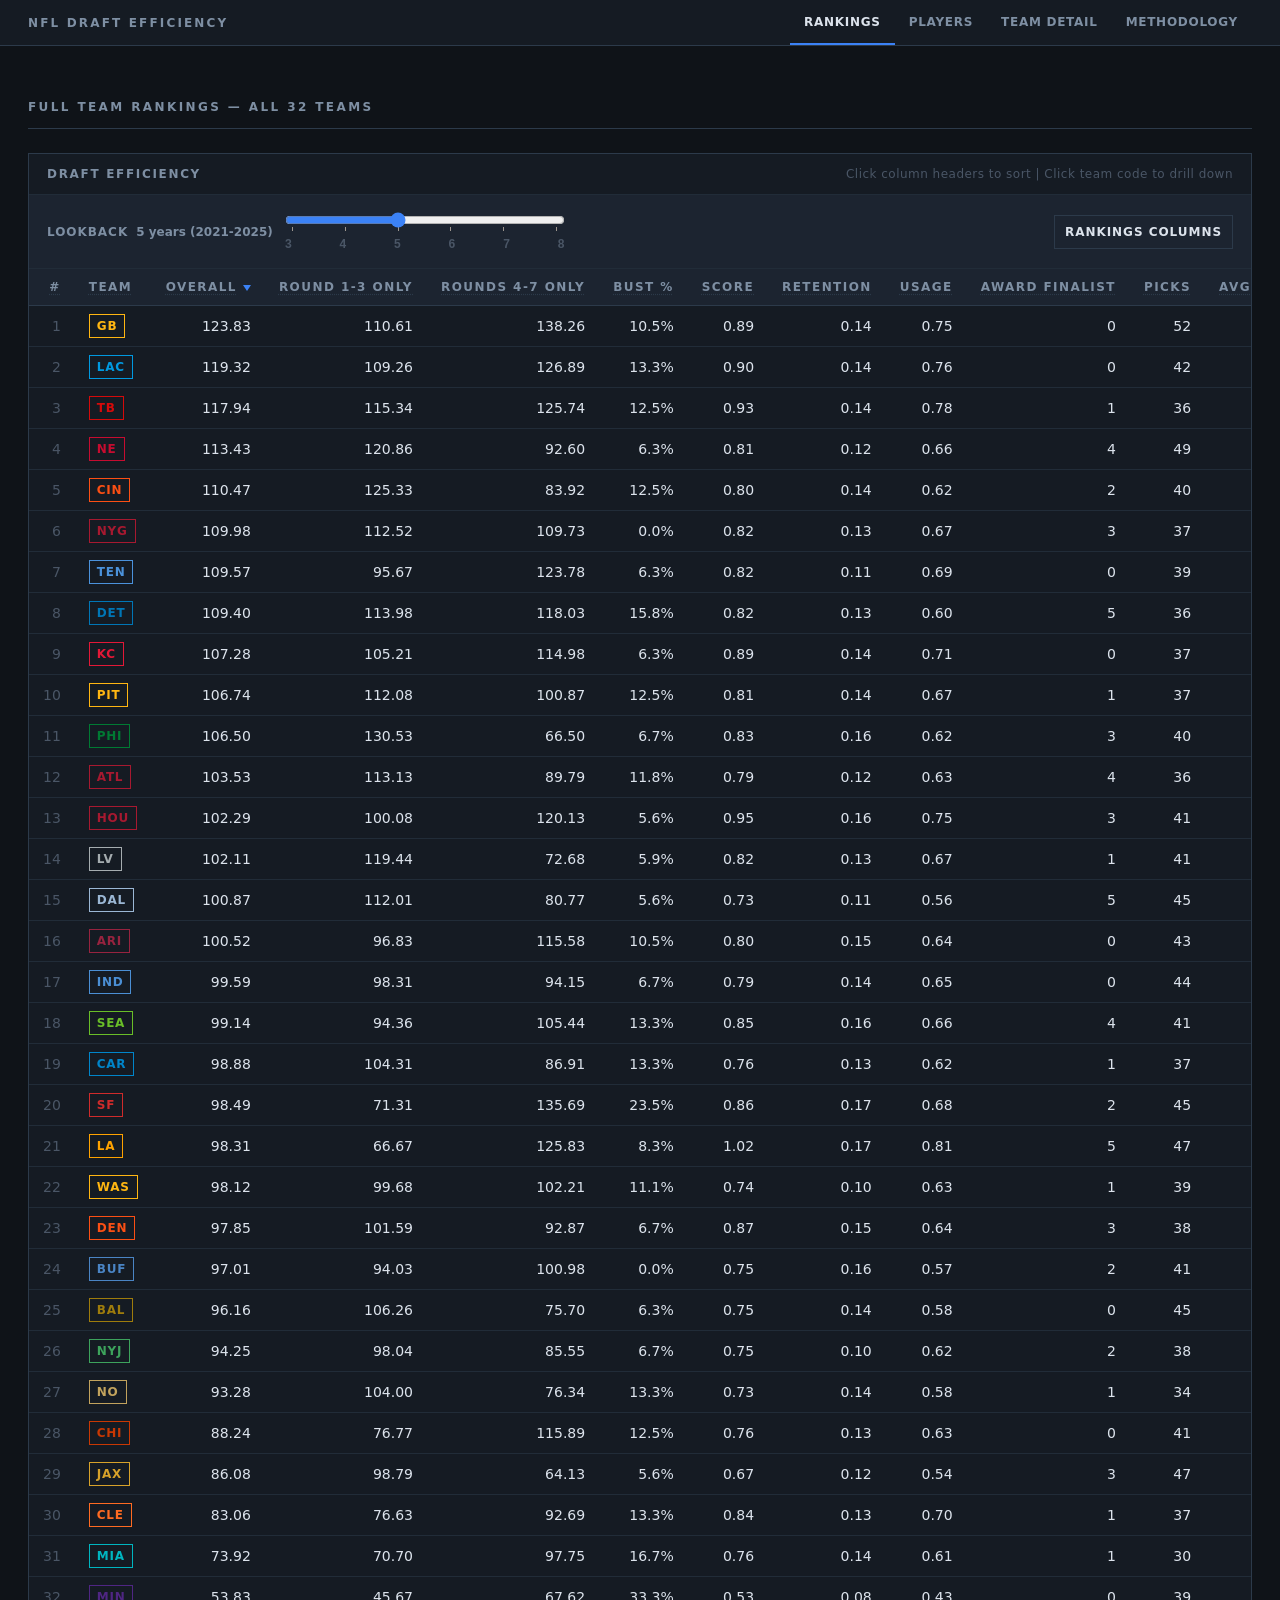
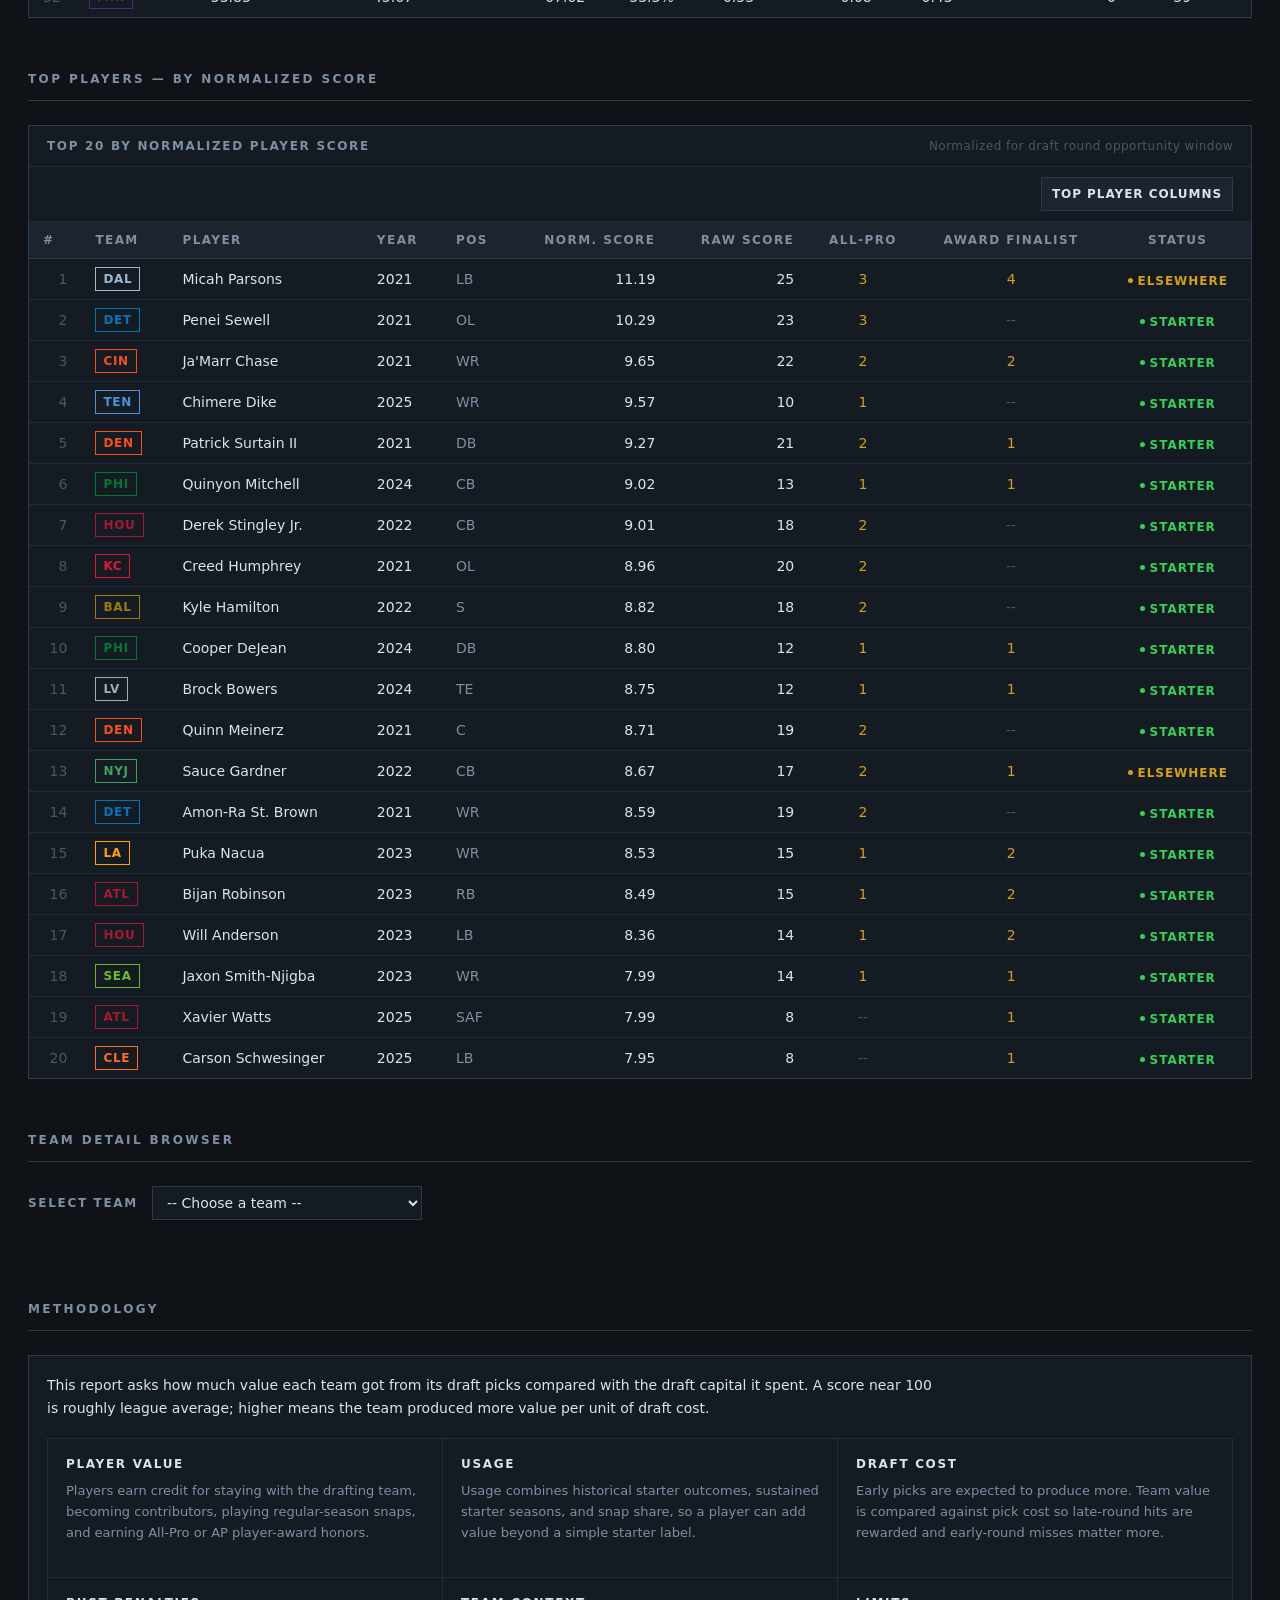
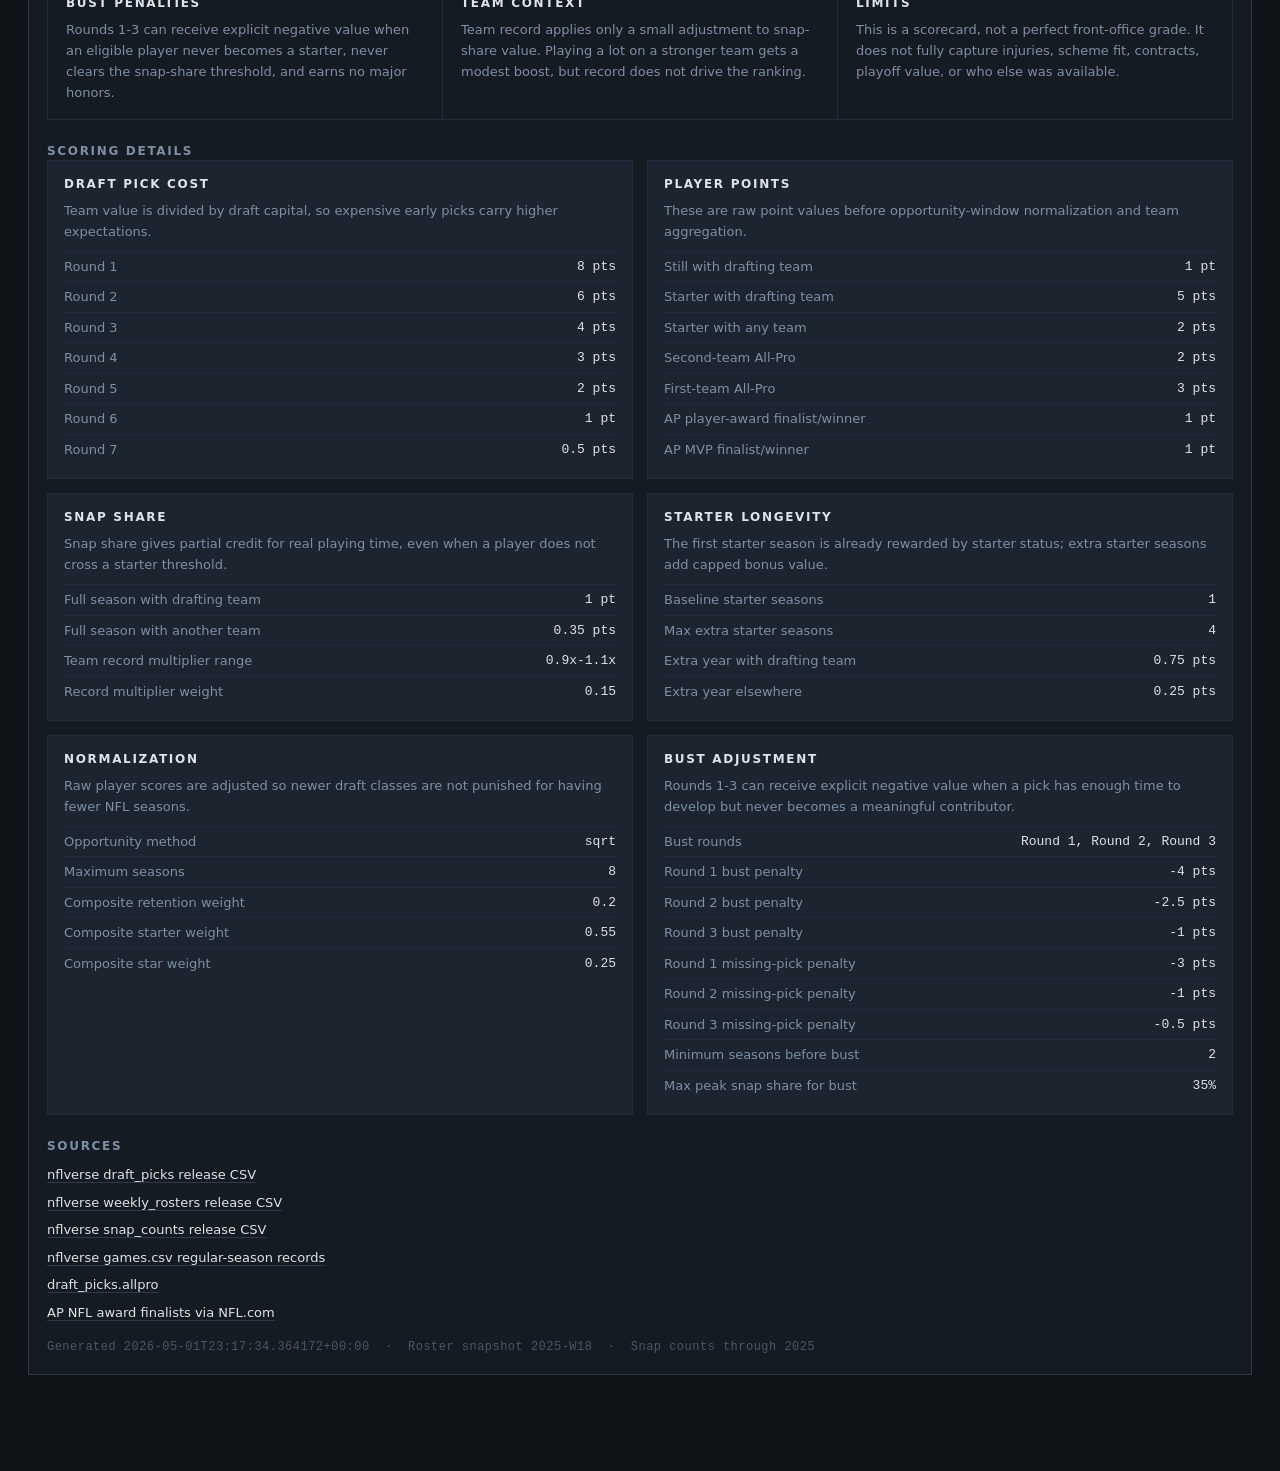
==== commit 782e035c: "Polish report labels and sort indicators" ====
--- a/docs/index.html
+++ b/docs/index.html
@@ -45,12 +45,12 @@
               <th class="sortable" data-col="prem" data-col-key="r1_3" data-tooltip="Draft efficiency using only rounds 1-3, after the same bust and missing-pick adjustments. Later-round picks do not affect this column." style="text-align:right">Round 1-3 Only</th>
               <th class="sortable" data-col="late" data-col-key="r4_7" data-tooltip="Draft efficiency using only rounds 4-7. This isolates late-round value without premium-pick bust penalties." style="text-align:right">Rounds 4-7 Only</th>
               <th class="sortable" data-col="dei" data-col-key="dei_no_bp" data-tooltip="Draft Efficiency Index with no bust penalty. This is value divided by draft-pick cost before explicit bust and missing-pick penalties." style="text-align:right">DEI (no BP)</th>
-              <th class="sortable" data-col="bust" data-col-key="bust" data-tooltip="Share of eligible round 1-3 picks classified as busts. Lower is better." style="text-align:right">Premium Bust %</th>
+              <th class="sortable" data-col="bust" data-col-key="bust" data-tooltip="Share of eligible round 1-3 picks classified as busts. Lower is better." style="text-align:right">Bust %</th>
               <th class="sortable" data-col="score" data-col-key="score" data-tooltip="Raw production score before dividing by draft cost. Includes roster status, usage, snap share, All-Pro, and AP awards." style="text-align:right">Score</th>
               <th class="sortable" data-col="ret" data-col-key="retention" data-tooltip="Retention component. Rewards drafted players who remain with the team." style="text-align:right">Retention</th>
               <th class="sortable" data-col="str" data-col-key="usage" data-tooltip="Usage component. Rewards starter outcomes, sustained starter seasons, and regular-season snap-share contribution." style="text-align:right">Usage</th>
               <th class="sortable" data-col="star" data-col-key="star" data-tooltip="Star component. Rewards All-Pro selections and AP major award finalist or winner outcomes." style="text-align:right">Star</th>
-              <th class="sortable" data-col="apaw" data-col-key="apaw" data-tooltip="Top 5 AP award finishes (finalist or winner). Includes MVP, OPOY, DPOY, OROY, DROY, and Comeback Player of the Year. All-Pro is tracked separately." style="text-align:right">Top 5 Award Finishes</th>
+              <th class="sortable" data-col="apaw" data-col-key="apaw" data-tooltip="Top 5 AP award finishes (finalist or winner). Includes MVP, OPOY, DPOY, OROY, DROY, and Comeback Player of the Year. All-Pro is tracked separately." style="text-align:right">Award Finalist</th>
               <th class="sortable" data-col="picks" data-col-key="picks" data-tooltip="Number of draft picks included for this team in the selected lookback window." style="text-align:right">Picks</th>
               <th class="sortable" data-col="starters" data-col-key="starters" data-tooltip="Average starter-level seasons per drafted player, counting starter seasons with the drafting team or another NFL team." style="text-align:right">Avg Starter Years</th>
             </tr>
@@ -68,7 +68,7 @@
         <table class="data-table" id="players-table" data-column-toggle data-toggle-label="Top Player Columns">
           <thead>
             <tr>
-              <th data-col-key="rank">#</th><th data-col-key="team">Team</th><th data-col-key="player">Player</th><th data-col-key="year">Year</th><th data-col-key="pos">Pos</th><th data-col-key="norm_score" style="text-align:right">Norm. Score</th><th data-col-key="raw_score" style="text-align:right">Raw Score</th><th data-col-key="all_pro" style="text-align:center">All-Pro</th><th data-col-key="ap_awards" style="text-align:center">Top 5 Award Finishes</th><th data-col-key="status" style="text-align:center">Status</th>
+              <th data-col-key="rank">#</th><th data-col-key="team">Team</th><th data-col-key="player">Player</th><th data-col-key="year">Year</th><th data-col-key="pos">Pos</th><th data-col-key="norm_score" style="text-align:right">Norm. Score</th><th data-col-key="raw_score" style="text-align:right">Raw Score</th><th data-col-key="all_pro" style="text-align:center">All-Pro</th><th data-col-key="ap_awards" style="text-align:center">Award Finalist</th><th data-col-key="status" style="text-align:center">Status</th>
             </tr>
           </thead>
           <tbody id="players-tbody"></tbody>
@@ -380,7 +380,7 @@
     const yps = byYear[yr];
     const starters = yps.filter(p => p.st).length;
     const onTeam = yps.filter(p => p.on).length;
-    html += `<div class="year-block"><div class="year-bar"><span class="year-title">${yr} Draft Class</span><span class="year-summary">${yps.length} picks | ${onTeam} on roster | ${starters} starters with team</span></div><table class="data-table" data-column-toggle data-toggle-label="${yr} Columns"><thead><tr><th data-col-key="round" style="text-align:right">Rd</th><th data-col-key="pick" style="text-align:right">Pick</th><th data-col-key="player">Player</th><th data-col-key="pos">Pos</th><th data-col-key="score" style="text-align:right">Score</th><th data-col-key="bust" style="text-align:center">Bust</th><th data-col-key="starter_years" style="text-align:right">Starter Yrs</th><th data-col-key="peak_snap" style="text-align:right">Peak Snap %</th><th data-col-key="snap_seasons" style="text-align:right">Snap Seasons</th><th data-col-key="all_pro" style="text-align:center">All-Pro</th><th data-col-key="ap_awards" style="text-align:center">Top 5 Award Finishes</th><th data-col-key="status" style="text-align:center">Status</th></tr></thead><tbody>${yps.map(p => { const bw = Math.round((p.sc || 0) / maxSc * 50); const peakSnapPct = ((p.psd || p.psa || 0) * 100).toFixed(0); const snapSeasons = (p.ssd || 0).toFixed(2); return `<tr><td data-col-key="round" class="num" style="color:var(--faint)">${p.r}</td><td data-col-key="pick" class="num" style="color:var(--faint)">${p.p}</td><td data-col-key="player">${escapeHtml(p.n)}</td><td data-col-key="pos"><span style="font-size:14px;color:var(--muted)">${escapeHtml(p.pos)}</span></td><td data-col-key="score" class="num">${num(p.bas)}<span style="display:inline-block;height:3px;width:${bw}px;background:${col};opacity:0.55;vertical-align:middle;margin-left:5px"></span></td><td data-col-key="bust" style="text-align:center">${p.bst ? '<span class="status s-inactive"><span class="status-dot"></span>Bust</span>' : '<span class="ap-empty">--</span>'}</td><td data-col-key="starter_years" class="num">${p.syd}/${p.sya}</td><td data-col-key="peak_snap" class="num">${peakSnapPct}%</td><td data-col-key="snap_seasons" class="num">${snapSeasons}</td><td data-col-key="all_pro" style="text-align:center">${apDisplay(p.ap)}</td><td data-col-key="ap_awards" style="text-align:center">${awardDisplay(p.mvp, p.aw, p.awd)}</td><td data-col-key="status" style="text-align:center">${statusBadge(p.on, p.st, p.sa)}</td></tr>`; }).join('')}</tbody></table></div>`;
+    html += `<div class="year-block"><div class="year-bar"><span class="year-title">${yr} Draft Class</span><span class="year-summary">${yps.length} picks | ${onTeam} on roster | ${starters} starters with team</span></div><table class="data-table" data-column-toggle data-toggle-label="${yr} Columns"><thead><tr><th data-col-key="round" style="text-align:right">Rd</th><th data-col-key="pick" style="text-align:right">Pick</th><th data-col-key="player">Player</th><th data-col-key="pos">Pos</th><th data-col-key="score" style="text-align:right">Score</th><th data-col-key="bust" style="text-align:center">Bust</th><th data-col-key="starter_years" style="text-align:right">Starter Yrs</th><th data-col-key="peak_snap" style="text-align:right">Peak Snap %</th><th data-col-key="snap_seasons" style="text-align:right">Snap Seasons</th><th data-col-key="all_pro" style="text-align:center">All-Pro</th><th data-col-key="ap_awards" style="text-align:center">Award Finalist</th><th data-col-key="status" style="text-align:center">Status</th></tr></thead><tbody>${yps.map(p => { const bw = Math.round((p.sc || 0) / maxSc * 50); const peakSnapPct = ((p.psd || p.psa || 0) * 100).toFixed(0); const snapSeasons = (p.ssd || 0).toFixed(2); return `<tr><td data-col-key="round" class="num" style="color:var(--faint)">${p.r}</td><td data-col-key="pick" class="num" style="color:var(--faint)">${p.p}</td><td data-col-key="player">${escapeHtml(p.n)}</td><td data-col-key="pos"><span style="font-size:14px;color:var(--muted)">${escapeHtml(p.pos)}</span></td><td data-col-key="score" class="num">${num(p.bas)}<span style="display:inline-block;height:3px;width:${bw}px;background:${col};opacity:0.55;vertical-align:middle;margin-left:5px"></span></td><td data-col-key="bust" style="text-align:center">${p.bst ? '<span class="status s-inactive"><span class="status-dot"></span>Bust</span>' : '<span class="ap-empty">--</span>'}</td><td data-col-key="starter_years" class="num">${p.syd}/${p.sya}</td><td data-col-key="peak_snap" class="num">${peakSnapPct}%</td><td data-col-key="snap_seasons" class="num">${snapSeasons}</td><td data-col-key="all_pro" style="text-align:center">${apDisplay(p.ap)}</td><td data-col-key="ap_awards" style="text-align:center">${awardDisplay(p.mvp, p.aw, p.awd)}</td><td data-col-key="status" style="text-align:center">${statusBadge(p.on, p.st, p.sa)}</td></tr>`; }).join('')}</tbody></table></div>`;
   });
   const detail = document.getElementById('team-detail');
   detail.innerHTML = html;
--- a/docs/report.css
+++ b/docs/report.css
@@ -132,7 +132,6 @@
 }
 .lookback-value {
   color: var(--muted);
-  font-family: var(--mono);
   font-size: 12px;
   text-transform: none;
   letter-spacing: 0;
@@ -258,10 +257,19 @@
       white-space: nowrap;
     }
     .data-table th[data-tooltip] { text-decoration: underline dotted var(--border-2); text-underline-offset: 3px; }
-    .data-table th.sortable { cursor: pointer; user-select: none; }
-    .data-table th.sortable:hover { color: var(--text); }
-    .data-table th.sort-asc::after { content: ' â†‘'; color: var(--accent); }
-    .data-table th.sort-desc::after { content: ' â†“'; color: var(--accent); }
+.data-table th.sortable { cursor: pointer; user-select: none; }
+.data-table th.sortable:hover { color: var(--text); }
+.data-table th.sort-asc::after,
+.data-table th.sort-desc::after {
+  content: '';
+  display: inline-block;
+  margin-left: 6px;
+  vertical-align: middle;
+  border-left: 4px solid transparent;
+  border-right: 4px solid transparent;
+}
+.data-table th.sort-asc::after { border-bottom: 6px solid var(--accent); }
+.data-table th.sort-desc::after { border-top: 6px solid var(--accent); }
     .data-table td { padding: 8px 14px; border-bottom: 1px solid var(--border); vertical-align: middle; }
     .data-table tr:last-child td { border-bottom: none; }
     .data-table tbody tr:hover td { background: var(--surface-2); }
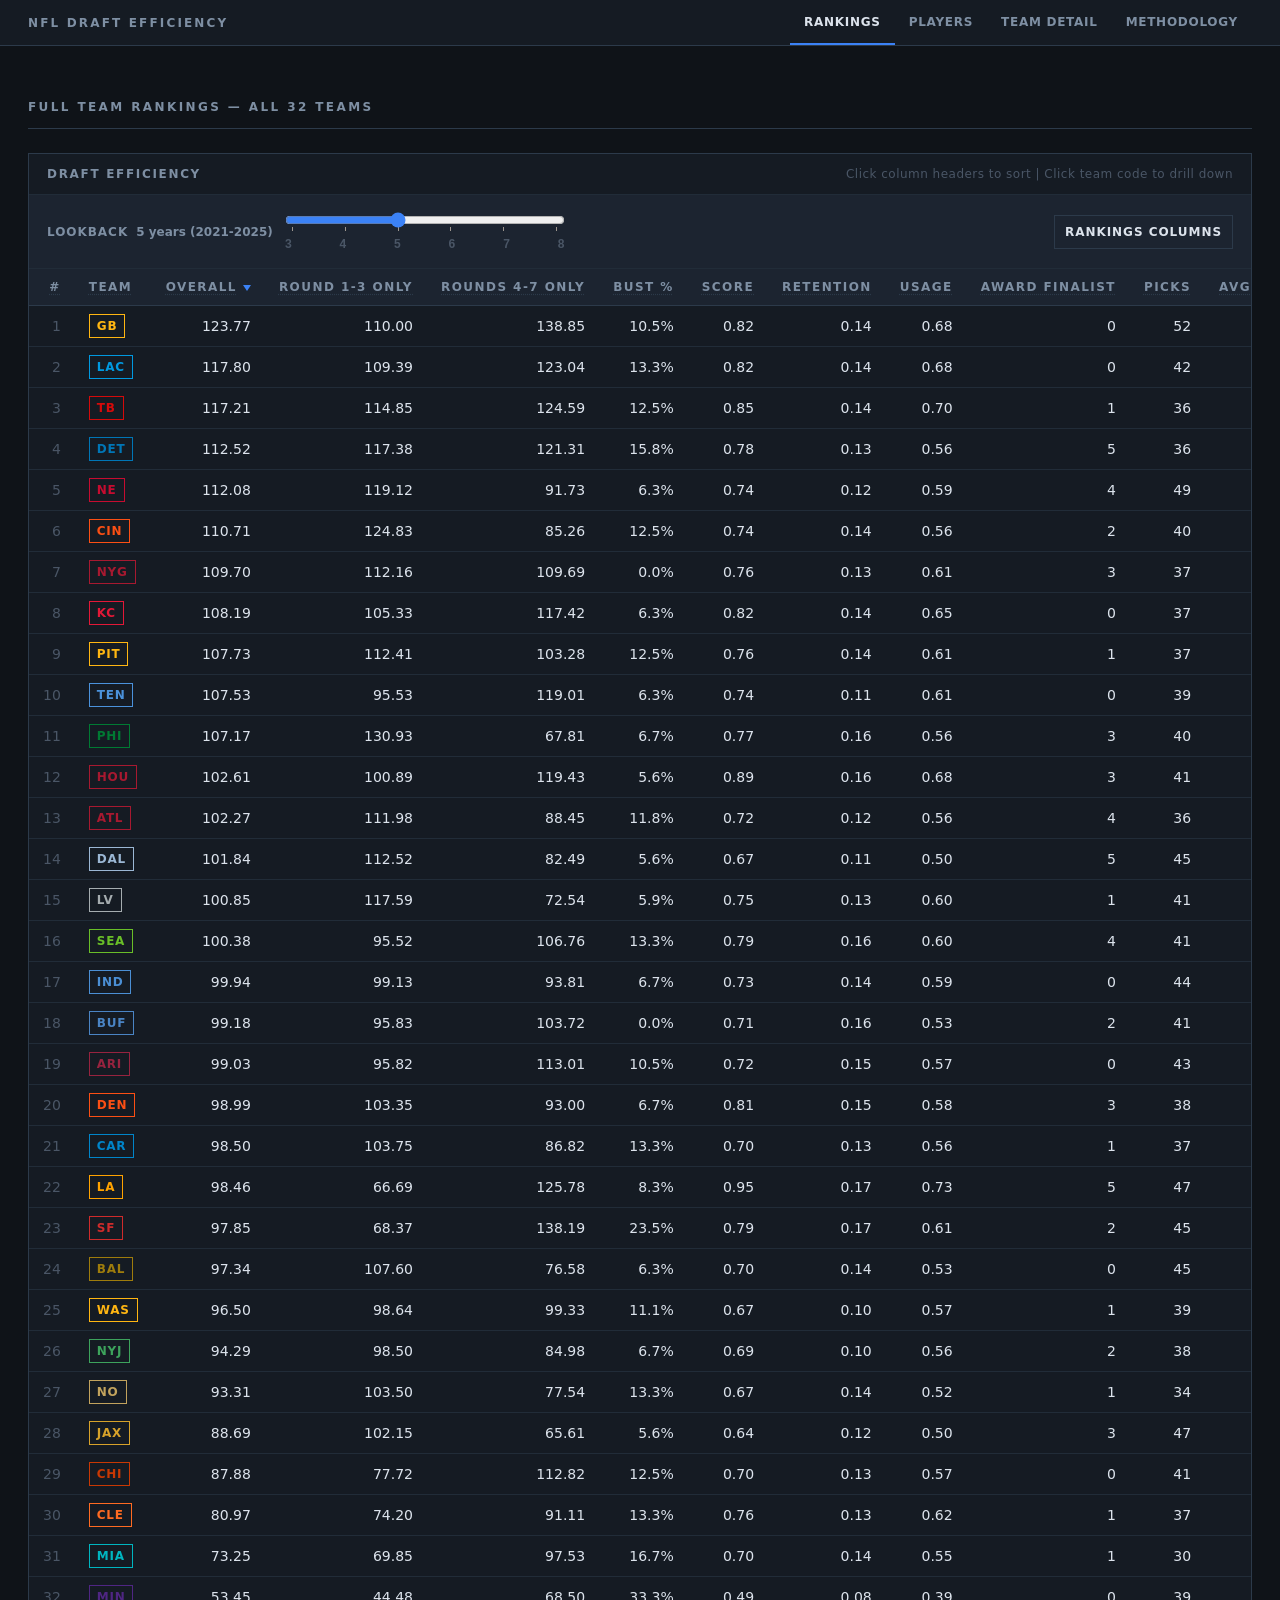
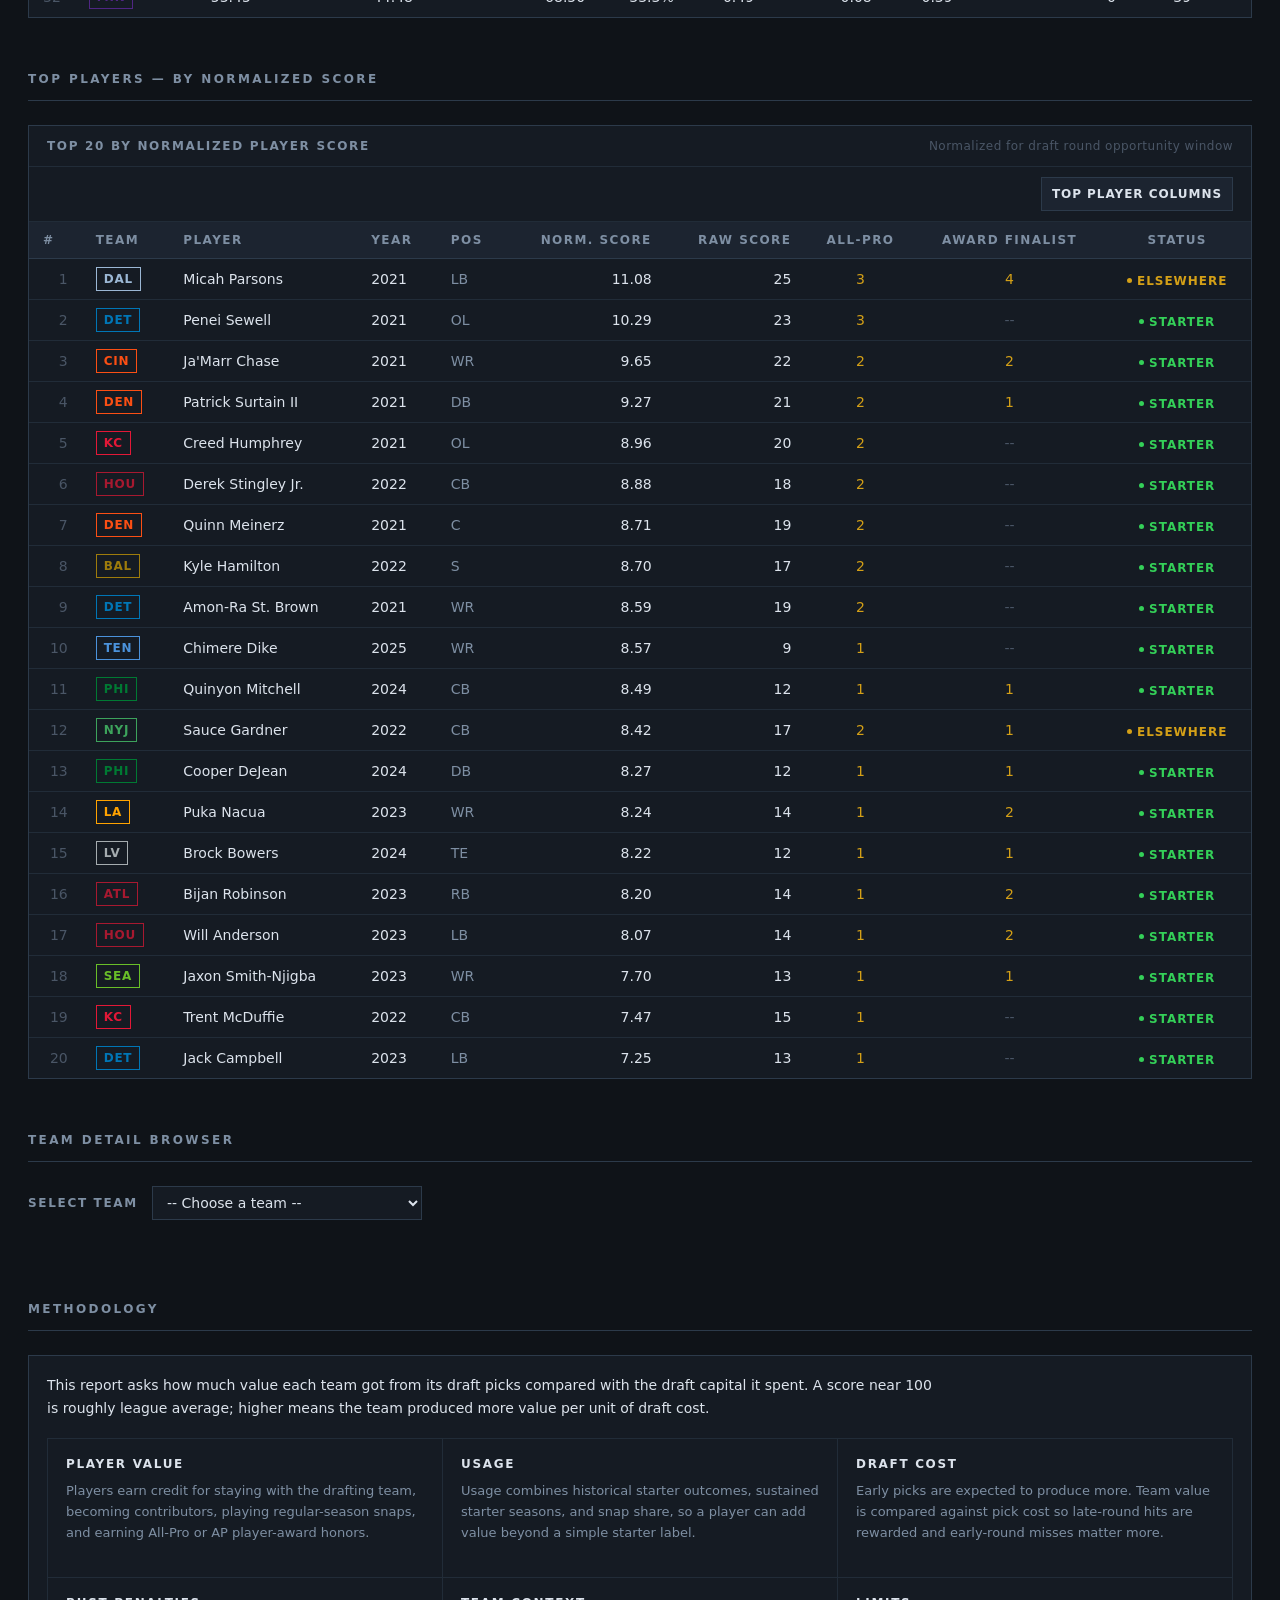
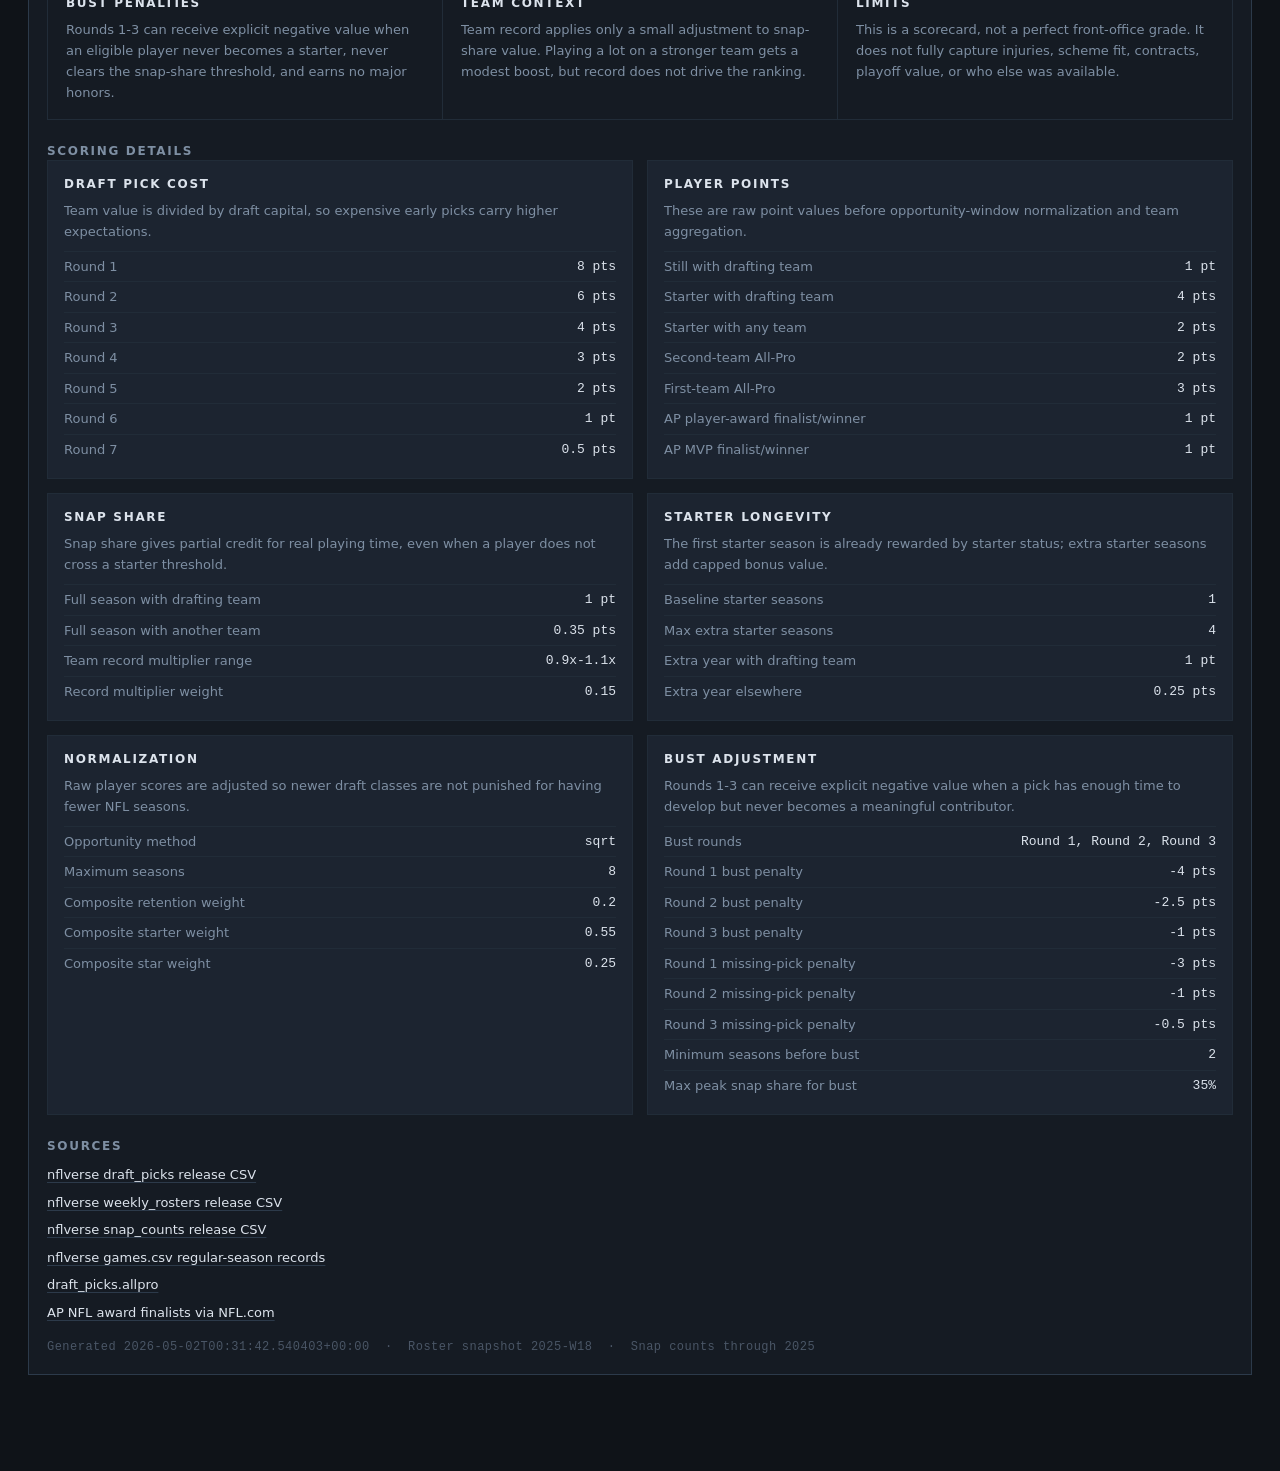
==== commit 67066b47: "Tune starter longevity scoring" ====
--- a/docs/index.html
+++ b/docs/index.html
@@ -118,7 +118,7 @@
                 <table>
                   <tbody>
                     <tr><td>Still with drafting team</td><td>1 pt</td></tr>
-                    <tr><td>Starter with drafting team</td><td>5 pts</td></tr>
+                    <tr><td>Starter with drafting team</td><td>4 pts</td></tr>
                     <tr><td>Starter with any team</td><td>2 pts</td></tr>
                     <tr><td>Second-team All-Pro</td><td>2 pts</td></tr>
                     <tr><td>First-team All-Pro</td><td>3 pts</td></tr>
@@ -146,7 +146,7 @@
                   <tbody>
                     <tr><td>Baseline starter seasons</td><td>1</td></tr>
                     <tr><td>Max extra starter seasons</td><td>4</td></tr>
-                    <tr><td>Extra year with drafting team</td><td>0.75 pts</td></tr>
+                    <tr><td>Extra year with drafting team</td><td>1 pt</td></tr>
                     <tr><td>Extra year elsewhere</td><td>0.25 pts</td></tr>
                   </tbody>
                 </table>
@@ -194,7 +194,7 @@
             </ul>
             <!-- SOURCES_END --></div>
         </div>
-        <p class="footer-line">Generated 2026-05-01T23:17:34.364172+00:00 &nbsp;&middot;&nbsp; Roster snapshot 2025-W18 &nbsp;&middot;&nbsp; Snap counts through 2025</p>
+        <p class="footer-line">Generated 2026-05-02T00:31:42.540403+00:00 &nbsp;&middot;&nbsp; Roster snapshot 2025-W18 &nbsp;&middot;&nbsp; Snap counts through 2025</p>
       </div>
     </div>
   </section>
@@ -214,7 +214,7 @@
 </div>
 <script>
 const TEAM_INFO = {"ARI":{"name":"Arizona Cardinals","color":"#97233F"},"ATL":{"name":"Atlanta Falcons","color":"#A71930"},"BAL":{"name":"Baltimore Ravens","color":"#9E7C0C"},"BUF":{"name":"Buffalo Bills","color":"#4A84C4"},"CAR":{"name":"Carolina Panthers","color":"#0085CA"},"CHI":{"name":"Chicago Bears","color":"#C83803"},"CIN":{"name":"Cincinnati Bengals","color":"#FB4F14"},"CLE":{"name":"Cleveland Browns","color":"#FF6B22"},"DAL":{"name":"Dallas Cowboys","color":"#9BB7D4"},"DEN":{"name":"Denver Broncos","color":"#FB4F14"},"DET":{"name":"Detroit Lions","color":"#0076B6"},"GB":{"name":"Green Bay Packers","color":"#FFB612"},"HOU":{"name":"Houston Texans","color":"#A71930"},"IND":{"name":"Indianapolis Colts","color":"#4B8FD4"},"JAX":{"name":"Jacksonville Jaguars","color":"#D7A22A"},"KC":{"name":"Kansas City Chiefs","color":"#E31837"},"LAC":{"name":"Los Angeles Chargers","color":"#0099E0"},"LA":{"name":"Los Angeles Rams","color":"#FFA300"},"LV":{"name":"Las Vegas Raiders","color":"#A5ACAF"},"MIA":{"name":"Miami Dolphins","color":"#00B5C0"},"MIN":{"name":"Minnesota Vikings","color":"#4F2683"},"NE":{"name":"New England Patriots","color":"#C60C30"},"NO":{"name":"New Orleans Saints","color":"#C2A35D"},"NYG":{"name":"New York Giants","color":"#A71930"},"NYJ":{"name":"New York Jets","color":"#3DA35C"},"PHI":{"name":"Philadelphia Eagles","color":"#007A33"},"PIT":{"name":"Pittsburgh Steelers","color":"#FFB612"},"SEA":{"name":"Seattle Seahawks","color":"#69BE28"},"SF":{"name":"San Francisco 49ers","color":"#CF2B2B"},"TB":{"name":"Tampa Bay Buccaneers","color":"#D50A0A"},"TEN":{"name":"Tennessee Titans","color":"#4B92DB"},"WAS":{"name":"Washington Commanders","color":"#FFB612"}};
-const REPORT_WINDOWS = {"3":{"label":"2023-2025","teamScores":[{"rank":1,"team":"LAC","dei":123.91,"score":1.037944,"ret":0.200462,"str":0.837482,"star":0.0,"apaw":0,"mvp":0,"prem":123.15,"late":146.99,"bust":0.1111,"badj":137.86,"miss":0,"picks":25,"starters":0.84},{"rank":2,"team":"TEN","dei":130.02,"score":1.089152,"ret":0.194117,"str":0.854219,"star":0.040816,"apaw":0,"mvp":0,"prem":107.94,"late":171.1,"bust":0.0,"badj":137.78,"miss":1,"picks":22,"starters":0.86},{"rank":3,"team":"TB","dei":120.67,"score":1.010793,"ret":0.192185,"str":0.805275,"star":0.013333,"apaw":1,"mvp":0,"prem":130.3,"late":143.48,"bust":0.1,"badj":132.26,"miss":0,"picks":21,"starters":0.86},{"rank":4,"team":"NE","dei":110.95,"score":0.929371,"ret":0.17306,"str":0.723969,"star":0.032341,"apaw":4,"mvp":1,"prem":124.21,"late":109.63,"bust":0.0,"badj":124.51,"miss":0,"picks":31,"starters":0.65},{"rank":5,"team":"NYG","dei":121.51,"score":1.01786,"ret":0.188223,"str":0.792039,"star":0.037599,"apaw":3,"mvp":0,"prem":124.25,"late":136.51,"bust":0.0,"badj":124.16,"miss":1,"picks":20,"starters":0.95},{"rank":6,"team":"ARI","dei":105.56,"score":0.884184,"ret":0.190166,"str":0.694017,"star":0.0,"apaw":0,"mvp":0,"prem":111.71,"late":133.4,"bust":0.0714,"badj":117.53,"miss":0,"picks":28,"starters":0.79},{"rank":7,"team":"LV","dei":101.94,"score":0.853881,"ret":0.169044,"str":0.654093,"star":0.030744,"apaw":1,"mvp":0,"prem":136.51,"late":74.35,"bust":0.0833,"badj":113.56,"miss":0,"picks":28,"starters":0.68},{"rank":8,"team":"CIN","dei":103.1,"score":0.863647,"ret":0.197463,"str":0.666184,"star":0.0,"apaw":0,"mvp":0,"prem":112.86,"late":111.98,"bust":0.2,"badj":113.32,"miss":0,"picks":24,"starters":0.75},{"rank":9,"team":"PIT","dei":107.13,"score":0.897351,"ret":0.206542,"str":0.683007,"star":0.007802,"apaw":1,"mvp":0,"prem":112.87,"late":109.73,"bust":0.1,"badj":108.35,"miss":1,"picks":21,"starters":0.9},{"rank":10,"team":"GB","dei":98.22,"score":0.822723,"ret":0.185389,"str":0.637333,"star":0.0,"apaw":0,"mvp":0,"prem":104.65,"late":110.78,"bust":0.1667,"badj":108.27,"miss":0,"picks":32,"starters":0.59},{"rank":11,"team":"LA","dei":123.43,"score":1.03395,"ret":0.208255,"str":0.761081,"star":0.064613,"apaw":5,"mvp":0,"prem":88.57,"late":120.51,"bust":0.1111,"badj":106.34,"miss":2,"picks":30,"starters":0.77},{"rank":12,"team":"HOU","dei":122.17,"score":1.023339,"ret":0.226446,"str":0.754648,"star":0.042245,"apaw":3,"mvp":0,"prem":94.26,"late":142.28,"bust":0.0909,"badj":105.3,"miss":2,"picks":27,"starters":0.78},{"rank":13,"team":"BAL","dei":101.99,"score":0.854297,"ret":0.220694,"str":0.633603,"star":0.0,"apaw":0,"mvp":0,"prem":104.58,"late":93.67,"bust":0.125,"badj":103.85,"miss":1,"picks":26,"starters":0.58},{"rank":14,"team":"ATL","dei":101.66,"score":0.851598,"ret":0.177717,"str":0.605536,"star":0.068346,"apaw":4,"mvp":0,"prem":118.47,"late":74.84,"bust":0.1111,"badj":102.31,"miss":1,"picks":19,"starters":0.63},{"rank":15,"team":"NO","dei":98.31,"score":0.823514,"ret":0.20547,"str":0.605306,"star":0.012739,"apaw":1,"mvp":0,"prem":105.28,"late":89.9,"bust":0.2222,"badj":101.13,"miss":1,"picks":23,"starters":0.57},{"rank":16,"team":"SF","dei":108.56,"score":0.909385,"ret":0.241166,"str":0.668219,"star":0.0,"apaw":0,"mvp":0,"prem":99.47,"late":94.28,"bust":0.1,"badj":99.69,"miss":2,"picks":28,"starters":0.54},{"rank":17,"team":"IND","dei":87.46,"score":0.732575,"ret":0.177011,"str":0.555563,"star":0.0,"apaw":0,"mvp":0,"prem":100.6,"late":82.88,"bust":0.0,"badj":98.15,"miss":0,"picks":29,"starters":0.59},{"rank":18,"team":"PHI","dei":99.5,"score":0.83346,"ret":0.204545,"str":0.555137,"star":0.073778,"apaw":3,"mvp":0,"prem":120.49,"late":59.68,"bust":0.1111,"badj":97.5,"miss":2,"picks":26,"starters":0.54},{"rank":19,"team":"CAR","dei":89.28,"score":0.747881,"ret":0.175129,"str":0.559681,"star":0.013072,"apaw":1,"mvp":0,"prem":105.93,"late":79.54,"bust":0.1111,"badj":97.1,"miss":0,"picks":20,"starters":0.65},{"rank":20,"team":"SEA","dei":95.97,"score":0.80387,"ret":0.191098,"str":0.571859,"star":0.040913,"apaw":3,"mvp":0,"prem":98.54,"late":85.77,"bust":0.1,"badj":95.27,"miss":2,"picks":29,"starters":0.69},{"rank":21,"team":"DAL","dei":84.22,"score":0.705482,"ret":0.176281,"str":0.529202,"star":0.0,"apaw":0,"mvp":0,"prem":102.56,"late":82.12,"bust":0.0,"badj":94.52,"miss":0,"picks":25,"starters":0.36},{"rank":22,"team":"CLE","dei":117.08,"score":0.980737,"ret":0.19462,"str":0.770966,"star":0.015152,"apaw":1,"mvp":0,"prem":72.75,"late":132.5,"bust":0.1111,"badj":90.72,"miss":3,"picks":20,"starters":0.6},{"rank":23,"team":"MIA","dei":109.34,"score":0.91587,"ret":0.220234,"str":0.68278,"star":0.012856,"apaw":1,"mvp":0,"prem":74.84,"late":114.32,"bust":0.1667,"badj":87.45,"miss":3,"picks":19,"starters":0.47},{"rank":24,"team":"WAS","dei":85.27,"score":0.714294,"ret":0.144927,"str":0.560691,"star":0.008676,"apaw":1,"mvp":0,"prem":96.5,"late":74.58,"bust":0.1818,"badj":86.76,"miss":1,"picks":21,"starters":0.57},{"rank":25,"team":"KC","dei":84.2,"score":0.705282,"ret":0.179497,"str":0.525785,"star":0.0,"apaw":0,"mvp":0,"prem":91.28,"late":73.82,"bust":0.1111,"badj":85.25,"miss":1,"picks":21,"starters":0.48},{"rank":26,"team":"DET","dei":79.71,"score":0.66772,"ret":0.171265,"str":0.461463,"star":0.034991,"apaw":2,"mvp":0,"prem":84.56,"late":84.3,"bust":0.2727,"badj":80.25,"miss":1,"picks":21,"starters":0.71},{"rank":27,"team":"DEN","dei":93.45,"score":0.782777,"ret":0.216488,"str":0.526948,"star":0.039341,"apaw":1,"mvp":0,"prem":74.1,"late":109.32,"bust":0.1111,"badj":80.24,"miss":2,"picks":19,"starters":0.42},{"rank":28,"team":"JAX","dei":77.12,"score":0.645962,"ret":0.189049,"str":0.448786,"star":0.008128,"apaw":1,"mvp":0,"prem":82.15,"late":66.99,"bust":0.0,"badj":79.52,"miss":1,"picks":31,"starters":0.48},{"rank":29,"team":"CHI","dei":80.95,"score":0.678082,"ret":0.162158,"str":0.515924,"star":0.0,"apaw":0,"mvp":0,"prem":76.2,"late":92.0,"bust":0.0909,"badj":79.48,"miss":2,"picks":23,"starters":0.7},{"rank":30,"team":"BUF","dei":79.47,"score":0.665656,"ret":0.202486,"str":0.435258,"star":0.027912,"apaw":0,"mvp":0,"prem":76.12,"late":76.11,"bust":0.0,"badj":77.31,"miss":1,"picks":25,"starters":0.4},{"rank":31,"team":"NYJ","dei":77.84,"score":0.651988,"ret":0.154692,"str":0.497296,"star":0.0,"apaw":0,"mvp":0,"prem":87.05,"late":51.05,"bust":0.1429,"badj":73.75,"miss":2,"picks":21,"starters":0.48},{"rank":32,"team":"MIN","dei":80.01,"score":0.670236,"ret":0.163432,"str":0.469911,"star":0.036893,"apaw":0,"mvp":0,"prem":57.23,"late":71.59,"bust":0.0,"badj":60.5,"miss":4,"picks":18,"starters":0.44}],"topPlayers":[{"team":"TEN","name":"Chimere Dike","year":2025,"pos":"WR","nsc":9.57,"rsc":10,"ap":1,"aw":0,"mvp":0,"awd":"","on":true,"st":true,"sa":true},{"team":"PHI","name":"Quinyon Mitchell","year":2024,"pos":"CB","nsc":9.02,"rsc":13,"ap":1,"aw":1,"mvp":0,"awd":"2024 DROY","on":true,"st":true,"sa":true},{"team":"PHI","name":"Cooper DeJean","year":2024,"pos":"DB","nsc":8.8,"rsc":12,"ap":1,"aw":1,"mvp":0,"awd":"2024 DROY","on":true,"st":true,"sa":true},{"team":"LV","name":"Brock Bowers","year":2024,"pos":"TE","nsc":8.75,"rsc":12,"ap":1,"aw":1,"mvp":0,"awd":"2024 OROY","on":true,"st":true,"sa":true},{"team":"LA","name":"Puka Nacua","year":2023,"pos":"WR","nsc":8.53,"rsc":15,"ap":1,"aw":2,"mvp":0,"awd":"2023 OROY; 2025 OPOY","on":true,"st":true,"sa":true},{"team":"ATL","name":"Bijan Robinson","year":2023,"pos":"RB","nsc":8.49,"rsc":15,"ap":1,"aw":2,"mvp":0,"awd":"2023 OROY; 2025 OPOY","on":true,"st":true,"sa":true},{"team":"HOU","name":"Will Anderson","year":2023,"pos":"LB","nsc":8.36,"rsc":14,"ap":1,"aw":2,"mvp":0,"awd":"2023 DROY; 2025 DPOY","on":true,"st":true,"sa":true},{"team":"SEA","name":"Jaxon Smith-Njigba","year":2023,"pos":"WR","nsc":7.99,"rsc":14,"ap":1,"aw":1,"mvp":0,"awd":"2025 OPOY","on":true,"st":true,"sa":true},{"team":"ATL","name":"Xavier Watts","year":2025,"pos":"SAF","nsc":7.99,"rsc":8,"ap":0,"aw":1,"mvp":0,"awd":"2025 DROY","on":true,"st":true,"sa":true},{"team":"CLE","name":"Carson Schwesinger","year":2025,"pos":"LB","nsc":7.95,"rsc":8,"ap":0,"aw":1,"mvp":0,"awd":"2025 DROY","on":true,"st":true,"sa":true},{"team":"SEA","name":"Nick Emmanwori","year":2025,"pos":"SAF","nsc":7.88,"rsc":8,"ap":0,"aw":1,"mvp":0,"awd":"2025 DROY","on":true,"st":true,"sa":true},{"team":"CAR","name":"Tetairoa McMillan","year":2025,"pos":"WR","nsc":7.87,"rsc":8,"ap":0,"aw":1,"mvp":0,"awd":"2025 OROY","on":true,"st":true,"sa":true},{"team":"NO","name":"Tyler Shough","year":2025,"pos":"QB","nsc":7.81,"rsc":8,"ap":0,"aw":1,"mvp":0,"awd":"2025 OROY","on":true,"st":true,"sa":true},{"team":"NYG","name":"Jaxson Dart","year":2025,"pos":"QB","nsc":7.8,"rsc":8,"ap":0,"aw":1,"mvp":0,"awd":"2025 OROY","on":true,"st":true,"sa":true},{"team":"TB","name":"Emeka Egbuka","year":2025,"pos":"WR","nsc":7.78,"rsc":8,"ap":0,"aw":1,"mvp":0,"awd":"2025 OROY","on":true,"st":true,"sa":true},{"team":"NYG","name":"Abdul Carter","year":2025,"pos":"DE","nsc":7.73,"rsc":8,"ap":0,"aw":1,"mvp":0,"awd":"2025 DROY","on":true,"st":true,"sa":true},{"team":"DET","name":"Jack Campbell","year":2023,"pos":"LB","nsc":7.53,"rsc":13,"ap":1,"aw":0,"mvp":0,"awd":"","on":true,"st":true,"sa":true},{"team":"ATL","name":"James Pearce","year":2025,"pos":"DE","nsc":7.53,"rsc":8,"ap":0,"aw":1,"mvp":0,"awd":"2025 DROY","on":true,"st":true,"sa":true},{"team":"NE","name":"TreVeyon Henderson","year":2025,"pos":"RB","nsc":7.48,"rsc":7,"ap":0,"aw":1,"mvp":0,"awd":"2025 OROY","on":true,"st":true,"sa":true},{"team":"NE","name":"Drake Maye","year":2024,"pos":"QB","nsc":7.45,"rsc":11,"ap":0,"aw":1,"mvp":1,"awd":"2025 MVP; 2025 OPOY","on":true,"st":true,"sa":true}],"allPlayers":[{"y":2023,"t":"CAR","r":1,"p":1,"n":"Bryce Young","pos":"QB","on":true,"st":true,"sa":true,"ap":0,"aw":0,"mvp":0,"awd":"","bst":false,"sc":10.2568,"bas":10.2568,"syd":3,"sya":3,"ssd":2.8456,"sse":0.0,"psd":0.9981,"psa":0.9981},{"y":2023,"t":"HOU","r":1,"p":2,"n":"C.J. Stroud","pos":"QB","on":true,"st":true,"sa":true,"ap":0,"aw":1,"mvp":0,"awd":"2023 OROY","bst":false,"sc":11.3821,"bas":11.3821,"syd":3,"sya":3,"ssd":2.8287,"sse":0.0,"psd":0.9857,"psa":0.9857},{"y":2023,"t":"HOU","r":1,"p":3,"n":"Will Anderson","pos":"LB","on":true,"st":true,"sa":true,"ap":1,"aw":2,"mvp":0,"awd":"2023 DROY; 2025 DPOY","bst":false,"sc":14.4831,"bas":14.4831,"syd":3,"sya":3,"ssd":1.9455,"sse":0.0,"psd":0.6699,"psa":0.6699},{"y":2023,"t":"IND","r":1,"p":4,"n":"Anthony Richardson","pos":"QB","on":true,"st":true,"sa":true,"ap":0,"aw":0,"mvp":0,"awd":"","bst":false,"sc":7.7,"bas":7.7,"syd":1,"sya":1,"ssd":1.7017,"sse":0.0,"psd":0.9199,"psa":0.9199},{"y":2023,"t":"SEA","r":1,"p":5,"n":"Devon Witherspoon","pos":"DB","on":true,"st":true,"sa":true,"ap":0,"aw":1,"mvp":0,"awd":"2023 DROY","bst":false,"sc":11.3821,"bas":11.3821,"syd":3,"sya":3,"ssd":2.8198,"sse":0.0,"psd":0.9796,"psa":0.9796},{"y":2023,"t":"ARI","r":1,"p":6,"n":"Paris Johnson","pos":"OL","on":true,"st":true,"sa":true,"ap":0,"aw":0,"mvp":0,"awd":"","bst":false,"sc":10.3574,"bas":10.3574,"syd":3,"sya":3,"ssd":2.9484,"sse":0.0,"psd":1.0,"psa":1.0},{"y":2023,"t":"LV","r":1,"p":7,"n":"Tyree Wilson","pos":"OLB","on":true,"st":true,"sa":true,"ap":0,"aw":0,"mvp":0,"awd":"","bst":false,"sc":8.0596,"bas":8.0596,"syd":2,"sya":2,"ssd":1.3513,"sse":0.0,"psd":0.5,"psa":0.5},{"y":2023,"t":"ATL","r":1,"p":8,"n":"Bijan Robinson","pos":"RB","on":true,"st":true,"sa":true,"ap":1,"aw":2,"mvp":0,"awd":"2023 OROY; 2025 OPOY","bst":false,"sc":14.7044,"bas":14.7044,"syd":3,"sya":3,"ssd":2.2203,"sse":0.0,"psd":0.7847,"psa":0.7847},{"y":2023,"t":"PHI","r":1,"p":9,"n":"Jalen Carter","pos":"DL","on":true,"st":true,"sa":true,"ap":0,"aw":1,"mvp":0,"awd":"2023 DROY","bst":false,"sc":10.7955,"bas":10.7955,"syd":3,"sya":3,"ssd":2.2237,"sse":0.0,"psd":0.8585,"psa":0.8585},{"y":2023,"t":"CHI","r":1,"p":10,"n":"Darnell Wright","pos":"OL","on":true,"st":true,"sa":true,"ap":0,"aw":0,"mvp":0,"awd":"","bst":false,"sc":10.4137,"bas":10.4137,"syd":3,"sya":3,"ssd":2.9344,"sse":0.0,"psd":0.9956,"psa":0.9956},{"y":2023,"t":"TEN","r":1,"p":11,"n":"Peter Skoronski","pos":"OL","on":true,"st":true,"sa":true,"ap":0,"aw":0,"mvp":0,"awd":"","bst":false,"sc":10.3708,"bas":10.3708,"syd":3,"sya":3,"ssd":2.9897,"sse":0.0,"psd":1.0,"psa":1.0},{"y":2023,"t":"DET","r":1,"p":12,"n":"Jahmyr Gibbs","pos":"RB","on":true,"st":true,"sa":true,"ap":0,"aw":1,"mvp":0,"awd":"2023 OROY","bst":false,"sc":10.3494,"bas":10.3494,"syd":3,"sya":3,"ssd":1.7969,"sse":0.0,"psd":0.6706,"psa":0.6706},{"y":2023,"t":"GB","r":1,"p":13,"n":"Lukas Van Ness","pos":"DL","on":true,"st":false,"sa":false,"ap":0,"aw":0,"mvp":0,"awd":"","bst":false,"sc":2.1851,"bas":2.1851,"syd":0,"sya":0,"ssd":1.171,"sse":0.0,"psd":0.4473,"psa":0.4473},{"y":2023,"t":"PIT","r":1,"p":14,"n":"Broderick Jones","pos":"OL","on":true,"st":true,"sa":true,"ap":0,"aw":0,"mvp":0,"awd":"","bst":false,"sc":10.1663,"bas":10.1663,"syd":3,"sya":3,"ssd":2.6314,"sse":0.0,"psd":0.9649,"psa":0.9649},{"y":2023,"t":"NYJ","r":1,"p":15,"n":"Will McDonald","pos":"DE","on":true,"st":true,"sa":true,"ap":0,"aw":0,"mvp":0,"awd":"","bst":false,"sc":8.1998,"bas":8.1998,"syd":2,"sya":2,"ssd":1.5045,"sse":0.0,"psd":0.6603,"psa":0.6603},{"y":2023,"t":"WAS","r":1,"p":16,"n":"Emmanuel Forbes","pos":"CB","on":false,"st":false,"sa":true,"ap":0,"aw":0,"mvp":0,"awd":"","bst":false,"sc":3.4373,"bas":3.4373,"syd":0,"sya":1,"ssd":0.7977,"sse":1.1155,"psd":0.4974,"psa":0.7274},{"y":2023,"t":"NE","r":1,"p":17,"n":"Christian Gonzalez","pos":"DB","on":true,"st":true,"sa":true,"ap":0,"aw":1,"mvp":0,"awd":"2024 CPOY","bst":false,"sc":10.4053,"bas":10.4053,"syd":2,"sya":2,"ssd":2.6781,"sse":0.0,"psd":0.9472,"psa":0.9472},{"y":2023,"t":"DET","r":1,"p":18,"n":"Jack Campbell","pos":"LB","on":true,"st":true,"sa":true,"ap":1,"aw":0,"mvp":0,"awd":"","bst":false,"sc":13.0507,"bas":13.0507,"syd":3,"sya":3,"ssd":2.4771,"sse":0.0,"psd":1.0,"psa":1.0},{"y":2023,"t":"TB","r":1,"p":19,"n":"Calijah Kancey","pos":"DL","on":true,"st":true,"sa":true,"ap":0,"aw":0,"mvp":0,"awd":"","bst":false,"sc":8.6435,"bas":8.6435,"syd":2,"sya":2,"ssd":1.8838,"sse":0.0,"psd":0.7109,"psa":0.7109},{"y":2023,"t":"SEA","r":1,"p":20,"n":"Jaxon Smith-Njigba","pos":"WR","on":true,"st":true,"sa":true,"ap":1,"aw":1,"mvp":0,"awd":"2025 OPOY","bst":false,"sc":13.8352,"bas":13.8352,"syd":3,"sya":3,"ssd":2.2832,"sse":0.0,"psd":0.8618,"psa":0.8618},{"y":2023,"t":"LAC","r":1,"p":21,"n":"Quentin Johnston","pos":"WR","on":true,"st":true,"sa":true,"ap":0,"aw":0,"mvp":0,"awd":"","bst":false,"sc":9.6275,"bas":9.6275,"syd":3,"sya":3,"ssd":2.1151,"sse":0.0,"psd":0.7675,"psa":0.7675},{"y":2023,"t":"BAL","r":1,"p":22,"n":"Zay Flowers","pos":"WR","on":true,"st":true,"sa":true,"ap":0,"aw":0,"mvp":0,"awd":"","bst":false,"sc":10.015,"bas":10.015,"syd":3,"sya":3,"ssd":2.462,"sse":0.0,"psd":0.8659,"psa":0.8659},{"y":2023,"t":"MIN","r":1,"p":23,"n":"Jordan Addison","pos":"WR","on":true,"st":true,"sa":true,"ap":0,"aw":0,"mvp":0,"awd":"","bst":false,"sc":10.0242,"bas":10.0242,"syd":3,"sya":3,"ssd":2.4916,"sse":0.0,"psd":0.852,"psa":0.852},{"y":2023,"t":"NYG","r":1,"p":24,"n":"Deonte Banks","pos":"DB","on":true,"st":true,"sa":true,"ap":0,"aw":0,"mvp":0,"awd":"","bst":false,"sc":9.5889,"bas":9.5889,"syd":3,"sya":3,"ssd":2.1679,"sse":0.0,"psd":0.8844,"psa":0.8844},{"y":2023,"t":"BUF","r":1,"p":25,"n":"Dalton Kincaid","pos":"TE","on":true,"st":true,"sa":true,"ap":0,"aw":0,"mvp":0,"awd":"","bst":false,"sc":8.3754,"bas":8.3754,"syd":2,"sya":2,"ssd":1.5773,"sse":0.0,"psd":0.6337,"psa":0.6337},{"y":2023,"t":"DAL","r":1,"p":26,"n":"Mazi Smith","pos":"DL","on":false,"st":true,"sa":true,"ap":0,"aw":0,"mvp":0,"awd":"","bst":false,"sc":6.1115,"bas":6.1115,"syd":1,"sya":1,"ssd":1.0274,"sse":0.2512,"psd":0.4808,"psa":0.4808},{"y":2023,"t":"JAX","r":1,"p":27,"n":"Anton Harrison","pos":"OL","on":true,"st":true,"sa":true,"ap":0,"aw":0,"mvp":0,"awd":"","bst":false,"sc":10.3832,"bas":10.3832,"syd":3,"sya":3,"ssd":2.8795,"sse":0.0,"psd":0.9682,"psa":0.9682},{"y":2023,"t":"CIN","r":1,"p":28,"n":"Myles Murphy","pos":"DE","on":true,"st":true,"sa":true,"ap":0,"aw":0,"mvp":0,"awd":"","bst":false,"sc":7.3121,"bas":7.3121,"syd":1,"sya":1,"ssd":1.3232,"sse":0.0,"psd":0.6422,"psa":0.6422},{"y":2023,"t":"NO","r":1,"p":29,"n":"Bryan Bresee","pos":"DT","on":true,"st":true,"sa":true,"ap":0,"aw":0,"mvp":0,"awd":"","bst":false,"sc":9.2535,"bas":9.2535,"syd":3,"sya":3,"ssd":1.7853,"sse":0.0,"psd":0.6966,"psa":0.6966},{"y":2023,"t":"PHI","r":1,"p":30,"n":"Nolan Smith","pos":"OLB","on":true,"st":true,"sa":true,"ap":0,"aw":0,"mvp":0,"awd":"","bst":false,"sc":8.0962,"bas":8.0962,"syd":2,"sya":2,"ssd":1.3026,"sse":0.0,"psd":0.5767,"psa":0.5767},{"y":2023,"t":"KC","r":1,"p":31,"n":"Felix Anudike-Uzomah","pos":"DE","on":true,"st":false,"sa":false,"ap":0,"aw":0,"mvp":0,"awd":"","bst":true,"sc":1.5307,"bas":-2.4693,"syd":0,"sya":0,"ssd":0.5086,"sse":0.0,"psd":0.3083,"psa":0.3083},{"y":2023,"t":"PIT","r":2,"p":32,"n":"Joey Porter Jr.","pos":"CB","on":true,"st":true,"sa":true,"ap":0,"aw":1,"mvp":0,"awd":"2023 DROY","bst":false,"sc":11.1352,"bas":11.1352,"syd":3,"sya":3,"ssd":2.6008,"sse":0.0,"psd":0.9427,"psa":0.9427},{"y":2023,"t":"TEN","r":2,"p":33,"n":"Will Levis","pos":"QB","on":true,"st":true,"sa":true,"ap":0,"aw":0,"mvp":0,"awd":"","bst":false,"sc":8.4533,"bas":8.4533,"syd":2,"sya":2,"ssd":1.7645,"sse":0.0,"psd":0.9231,"psa":0.9231},{"y":2023,"t":"DET","r":2,"p":34,"n":"Sam LaPorta","pos":"TE","on":true,"st":true,"sa":true,"ap":0,"aw":1,"mvp":0,"awd":"2023 OROY","bst":false,"sc":11.1681,"bas":11.1681,"syd":3,"sya":3,"ssd":2.5895,"sse":0.0,"psd":0.9038,"psa":0.9038},{"y":2023,"t":"LV","r":2,"p":35,"n":"Michael Mayer","pos":"TE","on":true,"st":true,"sa":true,"ap":0,"aw":0,"mvp":0,"awd":"","bst":false,"sc":9.3786,"bas":9.3786,"syd":3,"sya":3,"ssd":1.9358,"sse":0.0,"psd":0.7082,"psa":0.7082},{"y":2023,"t":"LA","r":2,"p":36,"n":"Steve Avila","pos":"C","on":true,"st":true,"sa":true,"ap":0,"aw":0,"mvp":0,"awd":"","bst":false,"sc":10.3162,"bas":10.3162,"syd":3,"sya":3,"ssd":2.765,"sse":0.0,"psd":1.0,"psa":1.0},{"y":2023,"t":"SEA","r":2,"p":37,"n":"Derick Hall","pos":"DE","on":true,"st":true,"sa":true,"ap":0,"aw":0,"mvp":0,"awd":"","bst":false,"sc":8.0961,"bas":8.0961,"syd":2,"sya":2,"ssd":1.3148,"sse":0.0,"psd":0.598,"psa":0.598},{"y":2023,"t":"ATL","r":2,"p":38,"n":"Matthew Bergeron","pos":"OL","on":true,"st":true,"sa":true,"ap":0,"aw":0,"mvp":0,"awd":"","bst":false,"sc":10.3873,"bas":10.3873,"syd":3,"sya":3,"ssd":2.909,"sse":0.0,"psd":0.9991,"psa":0.9991},{"y":2023,"t":"CAR","r":2,"p":39,"n":"Jonathan Mingo","pos":"WR","on":false,"st":true,"sa":true,"ap":0,"aw":0,"mvp":0,"awd":"","bst":false,"sc":6.5436,"bas":6.5436,"syd":1,"sya":1,"ssd":1.4459,"sse":0.4795,"psd":0.8878,"psa":0.8878},{"y":2023,"t":"NO","r":2,"p":40,"n":"Isaiah Foskey","pos":"DL","on":false,"st":false,"sa":false,"ap":0,"aw":0,"mvp":0,"awd":"","bst":true,"sc":0.2078,"bas":-2.2922,"syd":0,"sya":0,"ssd":0.1838,"sse":0.0733,"psd":0.1295,"psa":0.1295},{"y":2023,"t":"ARI","r":2,"p":41,"n":"BJ Ojulari","pos":"DE","on":true,"st":false,"sa":false,"ap":0,"aw":0,"mvp":0,"awd":"","bst":false,"sc":1.7113,"bas":1.7113,"syd":0,"sya":0,"ssd":0.7441,"sse":0.0,"psd":0.375,"psa":0.375},{"y":2023,"t":"GB","r":2,"p":42,"n":"Luke Musgrave","pos":"TE","on":true,"st":true,"sa":true,"ap":0,"aw":0,"mvp":0,"awd":"","bst":false,"sc":7.3881,"bas":7.3881,"syd":1,"sya":1,"ssd":1.3748,"sse":0.0,"psd":0.661,"psa":0.661},{"y":2023,"t":"NYJ","r":2,"p":43,"n":"Joe Tippmann","pos":"OL","on":true,"st":true,"sa":true,"ap":0,"aw":0,"mvp":0,"awd":"","bst":false,"sc":10.2323,"bas":10.2323,"syd":3,"sya":3,"ssd":2.8226,"sse":0.0,"psd":1.0,"psa":1.0},{"y":2023,"t":"IND","r":2,"p":44,"n":"Julius Brents","pos":"DB","on":false,"st":true,"sa":true,"ap":0,"aw":0,"mvp":0,"awd":"","bst":false,"sc":6.3669,"bas":6.3669,"syd":1,"sya":1,"ssd":1.2807,"sse":0.245,"psd":0.8212,"psa":0.8212},{"y":2023,"t":"DET","r":2,"p":45,"n":"Brian Branch","pos":"DB","on":true,"st":true,"sa":true,"ap":0,"aw":0,"mvp":0,"awd":"","bst":false,"sc":10.2272,"bas":10.2272,"syd":3,"sya":3,"ssd":2.6469,"sse":0.0,"psd":0.9664,"psa":0.9664},{"y":2023,"t":"NE","r":2,"p":46,"n":"Keion White","pos":"DL","on":false,"st":true,"sa":true,"ap":0,"aw":0,"mvp":0,"awd":"","bst":false,"sc":7.8172,"bas":7.8172,"syd":2,"sya":3,"ssd":1.639,"sse":0.5758,"psd":0.7442,"psa":0.7442},{"y":2023,"t":"WAS","r":2,"p":47,"n":"Quan Martin","pos":"DB","on":true,"st":true,"sa":true,"ap":0,"aw":0,"mvp":0,"awd":"","bst":false,"sc":8.8337,"bas":8.8337,"syd":2,"sya":2,"ssd":2.0929,"sse":0.0,"psd":0.9439,"psa":0.9439},{"y":2023,"t":"TB","r":2,"p":48,"n":"Cody Mauch","pos":"T","on":true,"st":true,"sa":true,"ap":0,"aw":0,"mvp":0,"awd":"","bst":false,"sc":9.7553,"bas":9.7553,"syd":2,"sya":2,"ssd":2.9921,"sse":0.0,"psd":1.0,"psa":1.0},{"y":2023,"t":"PIT","r":2,"p":49,"n":"Keeanu Benton","pos":"NT","on":true,"st":true,"sa":true,"ap":0,"aw":0,"mvp":0,"awd":"","bst":false,"sc":8.4293,"bas":8.4293,"syd":2,"sya":2,"ssd":1.6573,"sse":0.0,"psd":0.6409,"psa":0.6409},{"y":2023,"t":"GB","r":2,"p":50,"n":"Jayden Reed","pos":"WR","on":true,"st":true,"sa":true,"ap":0,"aw":0,"mvp":0,"awd":"","bst":false,"sc":8.3805,"bas":8.3805,"syd":2,"sya":2,"ssd":1.6104,"sse":0.0,"psd":0.6319,"psa":0.6319},{"y":2023,"t":"MIA","r":2,"p":51,"n":"Cam Smith","pos":"DB","on":false,"st":false,"sa":false,"ap":0,"aw":0,"mvp":0,"awd":"","bst":true,"sc":0.3607,"bas":-2.1393,"syd":0,"sya":0,"ssd":0.3618,"sse":0.0,"psd":0.341,"psa":0.341},{"y":2023,"t":"SEA","r":2,"p":52,"n":"Zach Charbonnet","pos":"RB","on":true,"st":true,"sa":true,"ap":0,"aw":0,"mvp":0,"awd":"","bst":false,"sc":9.0168,"bas":9.0168,"syd":3,"sya":3,"ssd":1.4843,"sse":0.0,"psd":0.5164,"psa":0.5164},{"y":2023,"t":"CHI","r":2,"p":53,"n":"Gervon Dexter","pos":"DL","on":true,"st":true,"sa":true,"ap":0,"aw":0,"mvp":0,"awd":"","bst":false,"sc":8.4272,"bas":8.4272,"syd":2,"sya":2,"ssd":1.6894,"sse":0.0,"psd":0.6663,"psa":0.6663},{"y":2023,"t":"LAC","r":2,"p":54,"n":"Tuli Tuipulotu","pos":"DL","on":true,"st":true,"sa":true,"ap":0,"aw":0,"mvp":0,"awd":"","bst":false,"sc":9.7186,"bas":9.7186,"syd":3,"sya":3,"ssd":2.2095,"sse":0.0,"psd":0.7773,"psa":0.7773},{"y":2023,"t":"KC","r":2,"p":55,"n":"Rashee Rice","pos":"WR","on":true,"st":true,"sa":true,"ap":0,"aw":0,"mvp":0,"awd":"","bst":false,"sc":7.9515,"bas":7.9515,"syd":1,"sya":1,"ssd":1.92,"sse":0.0,"psd":0.7319,"psa":0.7319},{"y":2023,"t":"CHI","r":2,"p":56,"n":"Tyrique Stevenson","pos":"CB","on":true,"st":true,"sa":true,"ap":0,"aw":0,"mvp":0,"awd":"","bst":false,"sc":9.8096,"bas":9.8096,"syd":3,"sya":3,"ssd":2.3297,"sse":0.0,"psd":0.8159,"psa":0.8159},{"y":2023,"t":"NYG","r":2,"p":57,"n":"John Michael Schmitz","pos":"OL","on":true,"st":true,"sa":true,"ap":0,"aw":0,"mvp":0,"awd":"","bst":false,"sc":10.2048,"bas":10.2048,"syd":3,"sya":3,"ssd":2.8086,"sse":0.0,"psd":0.9715,"psa":0.9715},{"y":2023,"t":"DAL","r":2,"p":58,"n":"Luke Schoonmaker","pos":"TE","on":true,"st":false,"sa":false,"ap":0,"aw":0,"mvp":0,"awd":"","bst":false,"sc":1.9935,"bas":1.9935,"syd":0,"sya":0,"ssd":0.9915,"sse":0.0,"psd":0.351,"psa":0.351},{"y":2023,"t":"BUF","r":2,"p":59,"n":"O'Cyrus Torrence","pos":"OL","on":true,"st":true,"sa":true,"ap":0,"aw":0,"mvp":0,"awd":"","bst":false,"sc":10.5182,"bas":10.5182,"syd":3,"sya":3,"ssd":2.9284,"sse":0.0,"psd":1.0,"psa":1.0},{"y":2023,"t":"CIN","r":2,"p":60,"n":"DJ Turner","pos":"DB","on":true,"st":true,"sa":true,"ap":0,"aw":0,"mvp":0,"awd":"","bst":false,"sc":9.8354,"bas":9.8354,"syd":3,"sya":3,"ssd":2.3493,"sse":0.0,"psd":0.9171,"psa":0.9171},{"y":2023,"t":"JAX","r":2,"p":61,"n":"Brenton Strange","pos":"TE","on":true,"st":true,"sa":true,"ap":0,"aw":0,"mvp":0,"awd":"","bst":false,"sc":8.3898,"bas":8.3898,"syd":2,"sya":2,"ssd":1.6306,"sse":0.0,"psd":0.7538,"psa":0.7538},{"y":2023,"t":"HOU","r":2,"p":62,"n":"Juice Scruggs","pos":"OL","on":true,"st":true,"sa":true,"ap":0,"aw":0,"mvp":0,"awd":"","bst":false,"sc":8.299,"bas":8.299,"syd":1,"sya":1,"ssd":2.2637,"sse":0.0,"psd":0.992,"psa":0.992},{"y":2023,"t":"DEN","r":2,"p":63,"n":"Marvin Mims","pos":"WR","on":true,"st":false,"sa":false,"ap":1,"aw":0,"mvp":0,"awd":"","bst":false,"sc":5.0454,"bas":5.0454,"syd":0,"sya":0,"ssd":1.0254,"sse":0.0,"psd":0.3829,"psa":0.3829},{"y":2023,"t":"CHI","r":3,"p":64,"n":"Zacch Pickens","pos":"DL","on":false,"st":false,"sa":false,"ap":0,"aw":0,"mvp":0,"awd":"","bst":false,"sc":0.7257,"bas":0.7257,"syd":0,"sya":0,"ssd":0.6437,"sse":0.285,"psd":0.3972,"psa":0.3972},{"y":2023,"t":"PHI","r":3,"p":65,"n":"Tyler Steen","pos":"OL","on":true,"st":true,"sa":true,"ap":0,"aw":0,"mvp":0,"awd":"","bst":false,"sc":7.363,"bas":7.363,"syd":1,"sya":1,"ssd":1.3265,"sse":0.0,"psd":0.9573,"psa":0.9573},{"y":2023,"t":"PHI","r":3,"p":66,"n":"Sydney Brown","pos":"DB","on":true,"st":false,"sa":false,"ap":0,"aw":0,"mvp":0,"awd":"","bst":true,"sc":1.7163,"bas":0.7163,"syd":0,"sya":0,"ssd":0.6976,"sse":0.0,"psd":0.3479,"psa":0.3479},{"y":2023,"t":"DEN","r":3,"p":67,"n":"Drew Sanders","pos":"LB","on":true,"st":false,"sa":false,"ap":0,"aw":0,"mvp":0,"awd":"","bst":true,"sc":1.2969,"bas":0.2969,"syd":0,"sya":0,"ssd":0.297,"sse":0.0,"psd":0.2283,"psa":0.2283},{"y":2023,"t":"DET","r":3,"p":68,"n":"Hendon Hooker","pos":"QB","on":false,"st":false,"sa":false,"ap":0,"aw":0,"mvp":0,"awd":"","bst":true,"sc":0.1789,"bas":-0.8211,"syd":0,"sya":0,"ssd":0.1692,"sse":0.0,"psd":0.1692,"psa":0.1692},{"y":2023,"t":"HOU","r":3,"p":69,"n":"Tank Dell","pos":"WR","on":true,"st":true,"sa":true,"ap":0,"aw":0,"mvp":0,"awd":"","bst":false,"sc":8.1212,"bas":8.1212,"syd":2,"sya":2,"ssd":1.3532,"sse":0.0,"psd":0.691,"psa":0.691},{"y":2023,"t":"LV","r":3,"p":70,"n":"Byron Young","pos":"DL","on":false,"st":false,"sa":false,"ap":0,"aw":0,"mvp":0,"awd":"","bst":true,"sc":0.3599,"bas":-0.6401,"syd":0,"sya":0,"ssd":0.2519,"sse":0.3051,"psd":0.2519,"psa":0.3051},{"y":2023,"t":"NO","r":3,"p":71,"n":"Kendre Miller","pos":"RB","on":true,"st":false,"sa":false,"ap":0,"aw":0,"mvp":0,"awd":"","bst":true,"sc":1.7008,"bas":0.7008,"syd":0,"sya":0,"ssd":0.7137,"sse":0.0,"psd":0.2723,"psa":0.2723},{"y":2023,"t":"ARI","r":3,"p":72,"n":"Garrett Williams","pos":"DB","on":true,"st":true,"sa":true,"ap":0,"aw":0,"mvp":0,"awd":"","bst":false,"sc":8.9001,"bas":8.9001,"syd":2,"sya":2,"ssd":2.218,"sse":0.0,"psd":0.812,"psa":0.812},{"y":2023,"t":"NYG","r":3,"p":73,"n":"Jalin Hyatt","pos":"WR","on":true,"st":true,"sa":true,"ap":0,"aw":0,"mvp":0,"awd":"","bst":false,"sc":7.1003,"bas":7.1003,"syd":1,"sya":1,"ssd":1.1396,"sse":0.0,"psd":0.5045,"psa":0.5045},{"y":2023,"t":"CLE","r":3,"p":74,"n":"Cedric Tillman","pos":"WR","on":true,"st":true,"sa":true,"ap":0,"aw":0,"mvp":0,"awd":"","bst":false,"sc":8.518,"bas":8.518,"syd":2,"sya":2,"ssd":1.8019,"sse":0.0,"psd":0.628,"psa":0.628},{"y":2023,"t":"ATL","r":3,"p":75,"n":"Zach Harrison","pos":"DE","on":true,"st":false,"sa":false,"ap":0,"aw":0,"mvp":0,"awd":"","bst":false,"sc":2.1221,"bas":2.1221,"syd":0,"sya":0,"ssd":1.1299,"sse":0.0,"psd":0.5701,"psa":0.5701},{"y":2023,"t":"NE","r":3,"p":76,"n":"Marte Mapu","pos":"DB","on":true,"st":true,"sa":true,"ap":0,"aw":0,"mvp":0,"awd":"","bst":false,"sc":6.9945,"bas":6.9945,"syd":1,"sya":1,"ssd":1.0244,"sse":0.0,"psd":0.7221,"psa":0.7221},{"y":2023,"t":"LA","r":3,"p":77,"n":"Byron Young","pos":"LB","on":true,"st":true,"sa":true,"ap":0,"aw":0,"mvp":0,"awd":"","bst":false,"sc":9.928,"bas":9.928,"syd":3,"sya":3,"ssd":2.383,"sse":0.0,"psd":0.8629,"psa":0.8629},{"y":2023,"t":"GB","r":3,"p":78,"n":"Tucker Kraft","pos":"TE","on":true,"st":true,"sa":true,"ap":0,"aw":0,"mvp":0,"awd":"","bst":false,"sc":9.0596,"bas":9.0596,"syd":2,"sya":2,"ssd":2.2807,"sse":0.0,"psd":0.8608,"psa":0.8608},{"y":2023,"t":"IND","r":3,"p":79,"n":"Josh Downs","pos":"WR","on":true,"st":true,"sa":true,"ap":0,"aw":0,"mvp":0,"awd":"","bst":false,"sc":9.4224,"bas":9.4224,"syd":3,"sya":3,"ssd":1.9249,"sse":0.0,"psd":0.6864,"psa":0.6864},{"y":2023,"t":"CAR","r":3,"p":80,"n":"DJ Johnson","pos":"OLB","on":false,"st":false,"sa":false,"ap":0,"aw":0,"mvp":0,"awd":"","bst":false,"sc":0.8858,"bas":0.8858,"syd":0,"sya":0,"ssd":0.9159,"sse":0.0,"psd":0.3986,"psa":0.3986},{"y":2023,"t":"TEN","r":3,"p":81,"n":"Tyjae Spears","pos":"RB","on":true,"st":true,"sa":true,"ap":0,"aw":0,"mvp":0,"awd":"","bst":false,"sc":8.8694,"bas":8.8694,"syd":3,"sya":3,"ssd":1.4245,"sse":0.0,"psd":0.5314,"psa":0.5314},{"y":2023,"t":"TB","r":3,"p":82,"n":"YaYa Diaby","pos":"DL","on":true,"st":true,"sa":true,"ap":0,"aw":0,"mvp":0,"awd":"","bst":false,"sc":8.6682,"bas":8.6682,"syd":2,"sya":2,"ssd":1.9101,"sse":0.0,"psd":0.75,"psa":0.75},{"y":2023,"t":"DEN","r":3,"p":83,"n":"Riley Moss","pos":"DB","on":true,"st":true,"sa":true,"ap":0,"aw":0,"mvp":0,"awd":"","bst":false,"sc":8.7247,"bas":8.7247,"syd":2,"sya":2,"ssd":1.9151,"sse":0.0,"psd":0.9829,"psa":0.9829},{"y":2023,"t":"MIA","r":3,"p":84,"n":"De'Von Achane","pos":"RB","on":true,"st":true,"sa":true,"ap":0,"aw":0,"mvp":0,"awd":"","bst":false,"sc":9.2912,"bas":9.2912,"syd":3,"sya":3,"ssd":1.7944,"sse":0.0,"psd":0.7503,"psa":0.7503},{"y":2023,"t":"LAC","r":3,"p":85,"n":"Daiyan Henley","pos":"LB","on":true,"st":true,"sa":true,"ap":0,"aw":0,"mvp":0,"awd":"","bst":false,"sc":8.7573,"bas":8.7573,"syd":2,"sya":2,"ssd":1.9667,"sse":0.0,"psd":0.9841,"psa":0.9841},{"y":2023,"t":"BAL","r":3,"p":86,"n":"Trenton Simpson","pos":"LB","on":true,"st":true,"sa":true,"ap":0,"aw":0,"mvp":0,"awd":"","bst":false,"sc":7.0097,"bas":7.0097,"syd":1,"sya":1,"ssd":0.9914,"sse":0.0,"psd":0.5869,"psa":0.5869},{"y":2023,"t":"SF","r":3,"p":87,"n":"Ji'Ayir Brown","pos":"S","on":true,"st":true,"sa":true,"ap":0,"aw":0,"mvp":0,"awd":"","bst":false,"sc":8.7629,"bas":8.7629,"syd":2,"sya":2,"ssd":1.9956,"sse":0.0,"psd":0.8374,"psa":0.8374},{"y":2023,"t":"JAX","r":3,"p":88,"n":"Tank Bigsby","pos":"RB","on":false,"st":true,"sa":true,"ap":0,"aw":0,"mvp":0,"awd":"","bst":false,"sc":5.7293,"bas":5.7293,"syd":1,"sya":1,"ssd":0.6894,"sse":0.1261,"psd":0.3563,"psa":0.3563},{"y":2023,"t":"LA","r":3,"p":89,"n":"Kobie Turner","pos":"DT","on":true,"st":true,"sa":true,"ap":0,"aw":1,"mvp":0,"awd":"2023 DROY","bst":false,"sc":10.5777,"bas":10.5777,"syd":3,"sya":3,"ssd":2.0389,"sse":0.0,"psd":0.748,"psa":0.748},{"y":2023,"t":"DAL","r":3,"p":90,"n":"DeMarvion Overshown","pos":"LB","on":true,"st":true,"sa":true,"ap":0,"aw":0,"mvp":0,"awd":"","bst":false,"sc":7.4342,"bas":7.4342,"syd":1,"sya":1,"ssd":1.4507,"sse":0.0,"psd":0.84,"psa":0.84},{"y":2023,"t":"BUF","r":3,"p":91,"n":"Dorian Williams","pos":"LB","on":true,"st":true,"sa":true,"ap":0,"aw":0,"mvp":0,"awd":"","bst":false,"sc":7.309,"bas":7.309,"syd":1,"sya":1,"ssd":1.2664,"sse":0.0,"psd":0.5922,"psa":0.5922},{"y":2023,"t":"KC","r":3,"p":92,"n":"Wanya Morris","pos":"OL","on":true,"st":true,"sa":true,"ap":0,"aw":0,"mvp":0,"awd":"","bst":false,"sc":7.1325,"bas":7.1325,"syd":1,"sya":1,"ssd":1.0895,"sse":0.0,"psd":0.6394,"psa":0.6394},{"y":2023,"t":"PIT","r":3,"p":93,"n":"Darnell Washington","pos":"TE","on":true,"st":true,"sa":true,"ap":0,"aw":0,"mvp":0,"awd":"","bst":false,"sc":8.3362,"bas":8.3362,"syd":2,"sya":2,"ssd":1.5655,"sse":0.0,"psd":0.5711,"psa":0.5711},{"y":2023,"t":"ARI","r":3,"p":94,"n":"Michael Wilson","pos":"WR","on":true,"st":true,"sa":true,"ap":0,"aw":0,"mvp":0,"awd":"","bst":false,"sc":9.8403,"bas":9.8403,"syd":3,"sya":3,"ssd":2.4153,"sse":0.0,"psd":0.8132,"psa":0.8132},{"y":2023,"t":"CIN","r":3,"p":95,"n":"Jordan Battle","pos":"DB","on":true,"st":true,"sa":true,"ap":0,"aw":0,"mvp":0,"awd":"","bst":false,"sc":9.3551,"bas":9.3551,"syd":3,"sya":3,"ssd":1.8729,"sse":0.0,"psd":0.9859,"psa":0.9859},{"y":2023,"t":"DET","r":3,"p":96,"n":"Brodric Martin","pos":"DT","on":false,"st":false,"sa":false,"ap":0,"aw":0,"mvp":0,"awd":"","bst":true,"sc":0.4333,"bas":-0.5667,"syd":0,"sya":0,"ssd":0.3684,"sse":0.1351,"psd":0.2137,"psa":0.2137},{"y":2023,"t":"WAS","r":3,"p":97,"n":"Ricky Stromberg","pos":"OL","on":false,"st":false,"sa":false,"ap":0,"aw":0,"mvp":0,"awd":"","bst":true,"sc":0.0876,"bas":-0.9124,"syd":0,"sya":0,"ssd":0.0912,"sse":0.0,"psd":0.0912,"psa":0.0912},{"y":2023,"t":"CLE","r":3,"p":98,"n":"Siaki Ika","pos":"DL","on":false,"st":false,"sa":false,"ap":0,"aw":0,"mvp":0,"awd":"","bst":false,"sc":0.3901,"bas":0.3901,"syd":0,"sya":0,"ssd":0.3817,"sse":0.0,"psd":0.3817,"psa":0.3817},{"y":2023,"t":"SF","r":3,"p":99,"n":"Jake Moody","pos":"K","on":false,"st":false,"sa":false,"ap":0,"aw":0,"mvp":0,"awd":"","bst":false,"sc":1.8,"bas":1.8,"syd":0,"sya":0,"ssd":1.4085,"sse":1.0566,"psd":0.5,"psa":0.6757},{"y":2023,"t":"LV","r":3,"p":100,"n":"Tre Tucker","pos":"WR","on":true,"st":true,"sa":true,"ap":0,"aw":0,"mvp":0,"awd":"","bst":false,"sc":8.8309,"bas":8.8309,"syd":2,"sya":2,"ssd":2.1633,"sse":0.0,"psd":0.9486,"psa":0.9486},{"y":2023,"t":"SF","r":3,"p":101,"n":"Cameron Latu","pos":"TE","on":false,"st":false,"sa":false,"ap":0,"aw":0,"mvp":0,"awd":"","bst":true,"sc":0.04,"bas":-0.96,"syd":0,"sya":0,"ssd":0.0,"sse":0.1118,"psd":0.0,"psa":0.1118},{"y":2023,"t":"MIN","r":3,"p":102,"n":"Mekhi Blackmon","pos":"CB","on":false,"st":false,"sa":true,"ap":0,"aw":0,"mvp":0,"awd":"","bst":false,"sc":2.9083,"bas":2.9083,"syd":0,"sya":1,"ssd":0.4261,"sse":0.6827,"psd":0.4261,"psa":0.6827},{"y":2023,"t":"NO","r":4,"p":103,"n":"Nick Saldiveri","pos":"OL","on":true,"st":false,"sa":false,"ap":0,"aw":0,"mvp":0,"awd":"","bst":false,"sc":1.5281,"bas":1.5281,"syd":0,"sya":0,"ssd":0.5428,"sse":0.0,"psd":0.4845,"psa":0.4845},{"y":2023,"t":"LV","r":4,"p":104,"n":"Jakorian Bennett","pos":"DB","on":false,"st":true,"sa":true,"ap":0,"aw":0,"mvp":0,"awd":"","bst":false,"sc":6.1106,"bas":6.1106,"syd":1,"sya":1,"ssd":1.0912,"sse":0.1373,"psd":0.7049,"psa":0.7049},{"y":2023,"t":"PHI","r":4,"p":105,"n":"Kelee Ringo","pos":"DB","on":true,"st":false,"sa":false,"ap":0,"aw":0,"mvp":0,"awd":"","bst":false,"sc":1.5769,"bas":1.5769,"syd":0,"sya":0,"ssd":0.5616,"sse":0.0,"psd":0.2807,"psa":0.2807},{"y":2023,"t":"IND","r":4,"p":106,"n":"Blake Freeland","pos":"OL","on":true,"st":true,"sa":true,"ap":0,"aw":0,"mvp":0,"awd":"","bst":false,"sc":6.7005,"bas":6.7005,"syd":1,"sya":1,"ssd":0.6977,"sse":0.0,"psd":0.6598,"psa":0.6598},{"y":2023,"t":"NE","r":4,"p":107,"n":"Jake Andrews","pos":"OL","on":false,"st":false,"sa":true,"ap":0,"aw":0,"mvp":0,"awd":"","bst":false,"sc":2.6731,"bas":2.6731,"syd":0,"sya":1,"ssd":0.0709,"sse":0.9838,"psd":0.0709,"psa":0.9838},{"y":2023,"t":"SEA","r":4,"p":108,"n":"Anthony Bradford","pos":"OL","on":true,"st":true,"sa":true,"ap":0,"aw":0,"mvp":0,"awd":"","bst":false,"sc":10.0753,"bas":10.0753,"syd":3,"sya":3,"ssd":2.5143,"sse":0.0,"psd":0.9756,"psa":0.9756},{"y":2023,"t":"HOU","r":4,"p":109,"n":"Dylan Horton","pos":"DL","on":true,"st":false,"sa":false,"ap":0,"aw":0,"mvp":0,"awd":"","bst":false,"sc":1.7808,"bas":1.7808,"syd":0,"sya":0,"ssd":0.7662,"sse":0.0,"psd":0.264,"psa":0.264},{"y":2023,"t":"IND","r":4,"p":110,"n":"Adetomiwa Adebawore","pos":"DL","on":true,"st":true,"sa":true,"ap":0,"aw":0,"mvp":0,"awd":"","bst":false,"sc":6.7903,"bas":6.7903,"syd":1,"sya":1,"ssd":0.7922,"sse":0.0,"psd":0.4778,"psa":0.4778},{"y":2023,"t":"CLE","r":4,"p":111,"n":"Dawand Jones","pos":"OL","on":true,"st":true,"sa":true,"ap":0,"aw":0,"mvp":0,"awd":"","bst":false,"sc":8.2264,"bas":8.2264,"syd":1,"sya":1,"ssd":2.2634,"sse":0.0,"psd":0.8662,"psa":0.8662},{"y":2023,"t":"NE","r":4,"p":112,"n":"Chad Ryland","pos":"K","on":false,"st":false,"sa":false,"ap":0,"aw":0,"mvp":0,"awd":"","bst":false,"sc":0.5582,"bas":0.5582,"syd":0,"sya":0,"ssd":0.2703,"sse":0.8748,"psd":0.2703,"psa":0.4764},{"y":2023,"t":"ATL","r":4,"p":113,"n":"Clark Phillips","pos":"CB","on":true,"st":false,"sa":false,"ap":0,"aw":0,"mvp":0,"awd":"","bst":false,"sc":1.9402,"bas":1.9402,"syd":0,"sya":0,"ssd":0.9493,"sse":0.0,"psd":0.5602,"psa":0.5602},{"y":2023,"t":"CAR","r":4,"p":114,"n":"Chandler Zavala","pos":"G","on":true,"st":false,"sa":false,"ap":0,"aw":0,"mvp":0,"awd":"","bst":false,"sc":2.1554,"bas":2.1554,"syd":0,"sya":0,"ssd":1.1944,"sse":0.0,"psd":0.542,"psa":0.542},{"y":2023,"t":"CHI","r":4,"p":115,"n":"Roschon Johnson","pos":"RB","on":true,"st":true,"sa":true,"ap":0,"aw":0,"mvp":0,"awd":"","bst":false,"sc":6.6726,"bas":6.6726,"syd":1,"sya":1,"ssd":0.6864,"sse":0.0,"psd":0.3946,"psa":0.3946},{"y":2023,"t":"GB","r":4,"p":116,"n":"Colby Wooden","pos":"DE","on":true,"st":true,"sa":true,"ap":0,"aw":0,"mvp":0,"awd":"","bst":false,"sc":7.0464,"bas":7.0464,"syd":1,"sya":1,"ssd":1.0345,"sse":0.0,"psd":0.5241,"psa":0.5241},{"y":2023,"t":"NE","r":4,"p":117,"n":"Sidy Sow","pos":"OL","on":false,"st":true,"sa":true,"ap":0,"aw":0,"mvp":0,"awd":"","bst":false,"sc":6.0305,"bas":6.0305,"syd":1,"sya":1,"ssd":1.049,"sse":0.0643,"psd":0.853,"psa":0.853},{"y":2023,"t":"WAS","r":4,"p":118,"n":"Braeden Daniels","pos":"OL","on":false,"st":false,"sa":false,"ap":0,"aw":0,"mvp":0,"awd":"","bst":false,"sc":0.0,"bas":0.0,"syd":0,"sya":0,"ssd":0.0,"sse":0.0,"psd":0.0,"psa":0.0},{"y":2023,"t":"KC","r":4,"p":119,"n":"Chamarri Conner","pos":"DB","on":true,"st":true,"sa":true,"ap":0,"aw":0,"mvp":0,"awd":"","bst":false,"sc":8.6504,"bas":8.6504,"syd":2,"sya":2,"ssd":1.8815,"sse":0.0,"psd":0.9961,"psa":0.9961},{"y":2023,"t":"NYJ","r":4,"p":120,"n":"Carter Warren","pos":"OL","on":false,"st":false,"sa":false,"ap":0,"aw":0,"mvp":0,"awd":"","bst":false,"sc":1.0881,"bas":1.0881,"syd":0,"sya":0,"ssd":1.1093,"sse":0.0,"psd":0.7449,"psa":0.7449},{"y":2023,"t":"JAX","r":4,"p":121,"n":"Ventrell Miller","pos":"LB","on":true,"st":true,"sa":true,"ap":0,"aw":0,"mvp":0,"awd":"","bst":false,"sc":6.66,"bas":6.66,"syd":1,"sya":1,"ssd":0.6702,"sse":0.0,"psd":0.463,"psa":0.463},{"y":2023,"t":"ARI","r":4,"p":122,"n":"Jon Gaines","pos":"OL","on":true,"st":false,"sa":false,"ap":0,"aw":0,"mvp":0,"awd":"","bst":false,"sc":1.3099,"bas":1.3099,"syd":0,"sya":0,"ssd":0.3245,"sse":0.0,"psd":0.2987,"psa":0.2987},{"y":2023,"t":"SEA","r":4,"p":123,"n":"Cameron Young","pos":"DT","on":false,"st":false,"sa":false,"ap":0,"aw":0,"mvp":0,"awd":"","bst":false,"sc":0.2145,"bas":0.2145,"syd":0,"sya":0,"ssd":0.2133,"sse":0.0,"psd":0.1825,"psa":0.1825},{"y":2023,"t":"BAL","r":4,"p":124,"n":"Tavius Robinson","pos":"DE","on":true,"st":true,"sa":true,"ap":0,"aw":0,"mvp":0,"awd":"","bst":false,"sc":8.1507,"bas":8.1507,"syd":2,"sya":2,"ssd":1.3786,"sse":0.0,"psd":0.6536,"psa":0.6536},{"y":2023,"t":"LAC","r":4,"p":125,"n":"Derius Davis","pos":"WR","on":true,"st":false,"sa":false,"ap":0,"aw":0,"mvp":0,"awd":"","bst":false,"sc":1.4,"bas":1.4,"syd":0,"sya":0,"ssd":0.3981,"sse":0.0,"psd":0.1583,"psa":0.1583},{"y":2023,"t":"CLE","r":4,"p":126,"n":"Isaiah McGuire","pos":"DL","on":true,"st":true,"sa":true,"ap":0,"aw":0,"mvp":0,"awd":"","bst":false,"sc":7.9744,"bas":7.9744,"syd":2,"sya":2,"ssd":1.2514,"sse":0.0,"psd":0.4671,"psa":0.4671},{"y":2023,"t":"NO","r":4,"p":127,"n":"Jake Haener","pos":"QB","on":true,"st":false,"sa":false,"ap":0,"aw":0,"mvp":0,"awd":"","bst":false,"sc":1.1577,"bas":1.1577,"syd":0,"sya":0,"ssd":0.1627,"sse":0.0,"psd":0.1627,"psa":0.1627},{"y":2023,"t":"LA","r":4,"p":128,"n":"Stetson Bennett","pos":"QB","on":true,"st":false,"sa":false,"ap":0,"aw":0,"mvp":0,"awd":"","bst":false,"sc":1.0,"bas":1.0,"syd":0,"sya":0,"ssd":0.0,"sse":0.0,"psd":0.0,"psa":0.0},{"y":2023,"t":"DAL","r":4,"p":129,"n":"Viliami Fehoko","pos":"DL","on":false,"st":false,"sa":false,"ap":0,"aw":0,"mvp":0,"awd":"","bst":false,"sc":0.0,"bas":0.0,"syd":0,"sya":0,"ssd":0.0,"sse":0.0,"psd":0.0,"psa":0.0},{"y":2023,"t":"JAX","r":4,"p":130,"n":"Tyler Lacy","pos":"DE","on":false,"st":false,"sa":false,"ap":0,"aw":0,"mvp":0,"awd":"","bst":false,"sc":0.6408,"bas":0.6408,"syd":0,"sya":0,"ssd":0.5257,"sse":0.368,"psd":0.3765,"psa":0.3765},{"y":2023,"t":"CIN","r":4,"p":131,"n":"Charlie Jones","pos":"WR","on":true,"st":false,"sa":false,"ap":0,"aw":0,"mvp":0,"awd":"","bst":false,"sc":1.1393,"bas":1.1393,"syd":0,"sya":0,"ssd":0.1393,"sse":0.0,"psd":0.0627,"psa":0.0627},{"y":2023,"t":"PIT","r":4,"p":132,"n":"Nick Herbig","pos":"OLB","on":true,"st":true,"sa":true,"ap":0,"aw":0,"mvp":0,"awd":"","bst":false,"sc":7.2771,"bas":7.2771,"syd":1,"sya":1,"ssd":1.2604,"sse":0.0,"psd":0.5945,"psa":0.5945},{"y":2023,"t":"CHI","r":4,"p":133,"n":"Tyler Scott","pos":"WR","on":false,"st":false,"sa":false,"ap":0,"aw":0,"mvp":0,"awd":"","bst":false,"sc":0.4061,"bas":0.4061,"syd":0,"sya":0,"ssd":0.412,"sse":0.0,"psd":0.3858,"psa":0.3858},{"y":2023,"t":"MIN","r":4,"p":134,"n":"Jay Ward","pos":"S","on":true,"st":false,"sa":false,"ap":0,"aw":0,"mvp":0,"awd":"","bst":false,"sc":1.2936,"bas":1.2936,"syd":0,"sya":0,"ssd":0.2916,"sse":0.0,"psd":0.2337,"psa":0.2337},{"y":2023,"t":"LV","r":4,"p":135,"n":"Aidan O'Connell","pos":"QB","on":true,"st":true,"sa":true,"ap":0,"aw":0,"mvp":0,"awd":"","bst":false,"sc":9.1198,"bas":9.1198,"syd":2,"sya":2,"ssd":2.4415,"sse":0.0,"psd":0.9223,"psa":0.9223},{"y":2023,"t":"JAX","r":5,"p":136,"n":"Yasir Abdullah","pos":"LB","on":true,"st":false,"sa":false,"ap":0,"aw":0,"mvp":0,"awd":"","bst":false,"sc":1.313,"bas":1.313,"syd":0,"sya":0,"ssd":0.3191,"sse":0.0,"psd":0.1721,"psa":0.1721},{"y":2023,"t":"WAS","r":5,"p":137,"n":"K.J. Henry","pos":"DE","on":false,"st":false,"sa":false,"ap":0,"aw":0,"mvp":0,"awd":"","bst":false,"sc":0.5295,"bas":0.5295,"syd":0,"sya":0,"ssd":0.4123,"sse":0.3854,"psd":0.4123,"psa":0.4123},{"y":2023,"t":"IND","r":5,"p":138,"n":"Darius Rush","pos":"DB","on":false,"st":false,"sa":false,"ap":0,"aw":0,"mvp":0,"awd":"","bst":false,"sc":0.0795,"bas":0.0795,"syd":0,"sya":0,"ssd":0.0,"sse":0.2241,"psd":0.0,"psa":0.2241},{"y":2023,"t":"ARI","r":5,"p":139,"n":"Clayton Tune","pos":"QB","on":false,"st":false,"sa":false,"ap":0,"aw":0,"mvp":0,"awd":"","bst":false,"sc":0.4164,"bas":0.4164,"syd":0,"sya":0,"ssd":0.2092,"sse":0.602,"psd":0.1266,"psa":0.602},{"y":2023,"t":"CLE","r":5,"p":140,"n":"Dorian Thompson-Robinson","pos":"QB","on":false,"st":false,"sa":false,"ap":0,"aw":0,"mvp":0,"awd":"","bst":false,"sc":0.7803,"bas":0.7803,"syd":0,"sya":0,"ssd":0.7933,"sse":0.0,"psd":0.4324,"psa":0.4324},{"y":2023,"t":"MIN","r":5,"p":141,"n":"Jaquelin Roy","pos":"DT","on":false,"st":false,"sa":false,"ap":0,"aw":0,"mvp":0,"awd":"","bst":false,"sc":0.2374,"bas":0.2374,"syd":0,"sya":0,"ssd":0.1217,"sse":0.349,"psd":0.1217,"psa":0.349},{"y":2023,"t":"CLE","r":5,"p":142,"n":"Cameron Mitchell","pos":"DB","on":false,"st":false,"sa":false,"ap":0,"aw":0,"mvp":0,"awd":"","bst":false,"sc":1.1687,"bas":1.1687,"syd":0,"sya":0,"ssd":1.0409,"sse":0.4221,"psd":0.3589,"psa":0.4221},{"y":2023,"t":"NYJ","r":5,"p":143,"n":"Israel Abanikanda","pos":"RB","on":false,"st":false,"sa":false,"ap":0,"aw":0,"mvp":0,"awd":"","bst":false,"sc":0.1849,"bas":0.1849,"syd":0,"sya":0,"ssd":0.1873,"sse":0.0,"psd":0.1873,"psa":0.1873},{"y":2023,"t":"NE","r":5,"p":144,"n":"Atonio Mafi","pos":"OL","on":false,"st":true,"sa":true,"ap":0,"aw":0,"mvp":0,"awd":"","bst":false,"sc":5.7189,"bas":5.7189,"syd":1,"sya":1,"ssd":0.4367,"sse":0.8994,"psd":0.4367,"psa":0.8994},{"y":2023,"t":"CAR","r":5,"p":145,"n":"Jammie Robinson","pos":"DB","on":false,"st":false,"sa":false,"ap":0,"aw":0,"mvp":0,"awd":"","bst":false,"sc":0.0908,"bas":0.0908,"syd":0,"sya":0,"ssd":0.0955,"sse":0.0,"psd":0.069,"psa":0.069},{"y":2023,"t":"NO","r":5,"p":146,"n":"Jordan Howden","pos":"DB","on":true,"st":false,"sa":false,"ap":0,"aw":0,"mvp":0,"awd":"","bst":false,"sc":2.2526,"bas":2.2526,"syd":0,"sya":0,"ssd":1.2703,"sse":0.0,"psd":0.5483,"psa":0.5483},{"y":2023,"t":"TEN","r":5,"p":147,"n":"Josh Whyle","pos":"TE","on":false,"st":false,"sa":false,"ap":0,"aw":0,"mvp":0,"awd":"","bst":false,"sc":0.6596,"bas":0.6596,"syd":0,"sya":0,"ssd":0.5475,"sse":0.3753,"psd":0.3154,"psa":0.3753},{"y":2023,"t":"CHI","r":5,"p":148,"n":"Noah Sewell","pos":"LB","on":true,"st":false,"sa":false,"ap":0,"aw":0,"mvp":0,"awd":"","bst":false,"sc":1.552,"bas":1.552,"syd":0,"sya":0,"ssd":0.5416,"sse":0.0,"psd":0.5,"psa":0.5},{"y":2023,"t":"GB","r":5,"p":149,"n":"Sean Clifford","pos":"QB","on":false,"st":false,"sa":false,"ap":0,"aw":0,"mvp":0,"awd":"","bst":false,"sc":0.0974,"bas":0.0974,"syd":0,"sya":0,"ssd":0.097,"sse":0.0,"psd":0.097,"psa":0.097},{"y":2023,"t":"BUF","r":5,"p":150,"n":"Justin Shorter","pos":"WR","on":false,"st":false,"sa":false,"ap":0,"aw":0,"mvp":0,"awd":"","bst":false,"sc":0.0164,"bas":0.0164,"syd":0,"sya":0,"ssd":0.0,"sse":0.049,"psd":0.0,"psa":0.0369},{"y":2023,"t":"SEA","r":5,"p":151,"n":"Mike Morris","pos":"DE","on":true,"st":false,"sa":false,"ap":0,"aw":0,"mvp":0,"awd":"","bst":false,"sc":1.5489,"bas":1.5489,"syd":0,"sya":0,"ssd":0.5394,"sse":0.0,"psd":0.321,"psa":0.321},{"y":2023,"t":"DET","r":5,"p":152,"n":"Colby Sorsdal","pos":"OL","on":true,"st":false,"sa":false,"ap":0,"aw":0,"mvp":0,"awd":"","bst":false,"sc":1.2365,"bas":1.2365,"syd":0,"sya":0,"ssd":0.2294,"sse":0.0,"psd":0.2294,"psa":0.2294},{"y":2023,"t":"TB","r":5,"p":153,"n":"SirVocea Dennis","pos":"LB","on":true,"st":true,"sa":true,"ap":0,"aw":0,"mvp":0,"awd":"","bst":false,"sc":7.4414,"bas":7.4414,"syd":1,"sya":1,"ssd":1.4399,"sse":0.0,"psd":0.9353,"psa":0.9353},{"y":2023,"t":"SEA","r":5,"p":154,"n":"Olusegun Oluwatimi","pos":"C","on":true,"st":false,"sa":false,"ap":0,"aw":0,"mvp":0,"awd":"","bst":false,"sc":2.3902,"bas":2.3902,"syd":0,"sya":0,"ssd":1.3512,"sse":0.0,"psd":0.6303,"psa":0.6303},{"y":2023,"t":"SF","r":5,"p":155,"n":"Darrell Luter","pos":"CB","on":true,"st":false,"sa":false,"ap":0,"aw":0,"mvp":0,"awd":"","bst":false,"sc":1.4193,"bas":1.4193,"syd":0,"sya":0,"ssd":0.4075,"sse":0.0,"psd":0.2516,"psa":0.2516},{"y":2023,"t":"LAC","r":5,"p":156,"n":"Jordan McFadden","pos":"OL","on":false,"st":false,"sa":false,"ap":0,"aw":0,"mvp":0,"awd":"","bst":false,"sc":0.2155,"bas":0.2155,"syd":0,"sya":0,"ssd":0.2198,"sse":0.0042,"psd":0.202,"psa":0.202},{"y":2023,"t":"BAL","r":5,"p":157,"n":"Kyu Blu Kelly","pos":"CB","on":false,"st":false,"sa":true,"ap":0,"aw":0,"mvp":0,"awd":"","bst":false,"sc":2.5353,"bas":2.5353,"syd":0,"sya":1,"ssd":0.0,"sse":0.8544,"psd":0.0,"psa":0.6709},{"y":2023,"t":"IND","r":5,"p":158,"n":"Daniel Scott","pos":"S","on":true,"st":false,"sa":false,"ap":0,"aw":0,"mvp":0,"awd":"","bst":false,"sc":1.0524,"bas":1.0524,"syd":0,"sya":0,"ssd":0.0526,"sse":0.0,"psd":0.0526,"psa":0.0526},{"y":2023,"t":"GB","r":5,"p":159,"n":"Dontayvion Wicks","pos":"WR","on":true,"st":true,"sa":true,"ap":0,"aw":0,"mvp":0,"awd":"","bst":false,"sc":7.5013,"bas":7.5013,"syd":1,"sya":1,"ssd":1.4831,"sse":0.0,"psd":0.5406,"psa":0.5406},{"y":2023,"t":"JAX","r":5,"p":160,"n":"Antonio Johnson","pos":"DB","on":true,"st":true,"sa":true,"ap":0,"aw":0,"mvp":0,"awd":"","bst":false,"sc":8.1482,"bas":8.1482,"syd":2,"sya":2,"ssd":1.3956,"sse":0.0,"psd":0.6205,"psa":0.6205},{"y":2023,"t":"LA","r":5,"p":161,"n":"Nick Hampton","pos":"OLB","on":true,"st":false,"sa":false,"ap":0,"aw":0,"mvp":0,"awd":"","bst":false,"sc":1.2583,"bas":1.2583,"syd":0,"sya":0,"ssd":0.2525,"sse":0.0,"psd":0.1379,"psa":0.1379},{"y":2023,"t":"IND","r":5,"p":162,"n":"Will Mallory","pos":"TE","on":true,"st":false,"sa":false,"ap":0,"aw":0,"mvp":0,"awd":"","bst":false,"sc":1.4713,"bas":1.4713,"syd":0,"sya":0,"ssd":0.4717,"sse":0.0,"psd":0.1985,"psa":0.1985},{"y":2023,"t":"CIN","r":5,"p":163,"n":"Chase Brown","pos":"RB","on":true,"st":true,"sa":true,"ap":0,"aw":0,"mvp":0,"awd":"","bst":false,"sc":8.1685,"bas":8.1685,"syd":2,"sya":2,"ssd":1.4298,"sse":0.0,"psd":0.6643,"psa":0.6643},{"y":2023,"t":"MIN","r":5,"p":164,"n":"Jaren Hall","pos":"QB","on":false,"st":false,"sa":false,"ap":0,"aw":0,"mvp":0,"awd":"","bst":false,"sc":0.227,"bas":0.227,"syd":0,"sya":0,"ssd":0.23,"sse":0.0,"psd":0.23,"psa":0.23},{"y":2023,"t":"CHI","r":5,"p":165,"n":"Terell Smith","pos":"DB","on":true,"st":false,"sa":false,"ap":0,"aw":0,"mvp":0,"awd":"","bst":false,"sc":1.7181,"bas":1.7181,"syd":0,"sya":0,"ssd":0.7319,"sse":0.0,"psd":0.498,"psa":0.498},{"y":2023,"t":"KC","r":5,"p":166,"n":"BJ Thompson","pos":"DE","on":false,"st":false,"sa":false,"ap":0,"aw":0,"mvp":0,"awd":"","bst":false,"sc":0.3448,"bas":0.3448,"syd":0,"sya":0,"ssd":0.3373,"sse":0.0,"psd":0.3373,"psa":0.3373},{"y":2023,"t":"HOU","r":5,"p":167,"n":"Henry To'oTo'o","pos":"LB","on":true,"st":true,"sa":true,"ap":0,"aw":0,"mvp":0,"awd":"","bst":false,"sc":8.8827,"bas":8.8827,"syd":2,"sya":2,"ssd":2.0911,"sse":0.0,"psd":0.8673,"psa":0.8673},{"y":2023,"t":"ARI","r":5,"p":168,"n":"Owen Pappoe","pos":"LB","on":true,"st":false,"sa":false,"ap":0,"aw":0,"mvp":0,"awd":"","bst":false,"sc":1.3147,"bas":1.3147,"syd":0,"sya":0,"ssd":0.3237,"sse":0.0,"psd":0.13,"psa":0.13},{"y":2023,"t":"DAL","r":5,"p":169,"n":"Asim Richards","pos":"OL","on":false,"st":false,"sa":false,"ap":0,"aw":0,"mvp":0,"awd":"","bst":false,"sc":0.3952,"bas":0.3952,"syd":0,"sya":0,"ssd":0.2686,"sse":0.3715,"psd":0.2007,"psa":0.3715},{"y":2023,"t":"LV","r":5,"p":170,"n":"Christopher Smith","pos":"DB","on":false,"st":false,"sa":false,"ap":0,"aw":0,"mvp":0,"awd":"","bst":false,"sc":0.0429,"bas":0.0429,"syd":0,"sya":0,"ssd":0.0437,"sse":0.0,"psd":0.0275,"psa":0.0275},{"y":2023,"t":"TB","r":5,"p":171,"n":"Payne Durham","pos":"TE","on":true,"st":false,"sa":false,"ap":0,"aw":0,"mvp":0,"awd":"","bst":false,"sc":1.8738,"bas":1.8738,"syd":0,"sya":0,"ssd":0.8691,"sse":0.0,"psd":0.4057,"psa":0.4057},{"y":2023,"t":"NYG","r":5,"p":172,"n":"Eric Gray","pos":"RB","on":true,"st":false,"sa":false,"ap":0,"aw":0,"mvp":0,"awd":"","bst":false,"sc":1.1762,"bas":1.1762,"syd":0,"sya":0,"ssd":0.183,"sse":0.0,"psd":0.096,"psa":0.096},{"y":2023,"t":"SF","r":5,"p":173,"n":"Robert Beal","pos":"OLB","on":true,"st":false,"sa":false,"ap":0,"aw":0,"mvp":0,"awd":"","bst":false,"sc":1.5593,"bas":1.5593,"syd":0,"sya":0,"ssd":0.5514,"sse":0.0,"psd":0.2256,"psa":0.2256},{"y":2023,"t":"LA","r":5,"p":174,"n":"Warren McClendon","pos":"OL","on":true,"st":true,"sa":true,"ap":0,"aw":0,"mvp":0,"awd":"","bst":false,"sc":7.09,"bas":7.09,"syd":1,"sya":1,"ssd":1.0655,"sse":0.0,"psd":0.5877,"psa":0.5877},{"y":2023,"t":"LA","r":5,"p":175,"n":"Davis Allen","pos":"TE","on":true,"st":true,"sa":true,"ap":0,"aw":0,"mvp":0,"awd":"","bst":false,"sc":7.0429,"bas":7.0429,"syd":1,"sya":1,"ssd":1.0203,"sse":0.0,"psd":0.5154,"psa":0.5154},{"y":2023,"t":"IND","r":5,"p":176,"n":"Evan Hull","pos":"RB","on":false,"st":false,"sa":false,"ap":0,"aw":0,"mvp":0,"awd":"","bst":false,"sc":0.1937,"bas":0.1937,"syd":0,"sya":0,"ssd":0.1272,"sse":0.193,"psd":0.1111,"psa":0.193},{"y":2023,"t":"LA","r":5,"p":177,"n":"Puka Nacua","pos":"WR","on":true,"st":true,"sa":true,"ap":1,"aw":2,"mvp":0,"awd":"2023 OROY; 2025 OPOY","bst":false,"sc":14.7717,"bas":14.7717,"syd":3,"sya":3,"ssd":2.2301,"sse":0.0,"psd":0.8711,"psa":0.8711},{"y":2023,"t":"DAL","r":6,"p":178,"n":"Eric Scott","pos":"DB","on":false,"st":false,"sa":false,"ap":0,"aw":0,"mvp":0,"awd":"","bst":false,"sc":0.0,"bas":0.0,"syd":0,"sya":0,"ssd":0.0,"sse":0.0,"psd":0.0,"psa":0.0},{"y":2023,"t":"GB","r":6,"p":179,"n":"Karl Brooks","pos":"DT","on":true,"st":true,"sa":true,"ap":0,"aw":0,"mvp":0,"awd":"","bst":false,"sc":7.3505,"bas":7.3505,"syd":1,"sya":1,"ssd":1.3348,"sse":0.0,"psd":0.5847,"psa":0.5847},{"y":2023,"t":"ARI","r":6,"p":180,"n":"Kei'Trel Clark","pos":"DB","on":true,"st":true,"sa":true,"ap":0,"aw":0,"mvp":0,"awd":"","bst":false,"sc":6.8002,"bas":6.8002,"syd":1,"sya":1,"ssd":0.8315,"sse":0.0,"psd":0.5099,"psa":0.5099},{"y":2023,"t":"TB","r":6,"p":181,"n":"Josh Hayes","pos":"CB","on":true,"st":false,"sa":false,"ap":0,"aw":0,"mvp":0,"awd":"","bst":false,"sc":1.3073,"bas":1.3073,"syd":0,"sya":0,"ssd":0.3035,"sse":0.0,"psd":0.2746,"psa":0.2746},{"y":2023,"t":"LA","r":6,"p":182,"n":"Tre'Vius Tomlinson","pos":"CB","on":false,"st":false,"sa":false,"ap":0,"aw":0,"mvp":0,"awd":"","bst":false,"sc":0.0461,"bas":0.0461,"syd":0,"sya":0,"ssd":0.0455,"sse":0.0,"psd":0.0455,"psa":0.0455},{"y":2023,"t":"DEN","r":6,"p":183,"n":"JL Skinner","pos":"S","on":true,"st":false,"sa":false,"ap":0,"aw":0,"mvp":0,"awd":"","bst":false,"sc":1.0598,"bas":1.0598,"syd":0,"sya":0,"ssd":0.0581,"sse":0.0,"psd":0.0307,"psa":0.0307},{"y":2023,"t":"NYJ","r":6,"p":184,"n":"Zaire Barnes","pos":"LB","on":false,"st":false,"sa":false,"ap":0,"aw":0,"mvp":0,"awd":"","bst":false,"sc":0.0444,"bas":0.0444,"syd":0,"sya":0,"ssd":0.0,"sse":0.1322,"psd":0.0,"psa":0.1322},{"y":2023,"t":"JAX","r":6,"p":185,"n":"Parker Washington","pos":"WR","on":true,"st":true,"sa":true,"ap":0,"aw":0,"mvp":0,"awd":"","bst":false,"sc":8.3234,"bas":8.3234,"syd":2,"sya":2,"ssd":1.5696,"sse":0.0,"psd":0.6188,"psa":0.6188},{"y":2023,"t":"TEN","r":6,"p":186,"n":"Jaelyn Duncan","pos":"OL","on":false,"st":false,"sa":false,"ap":0,"aw":0,"mvp":0,"awd":"","bst":false,"sc":0.6759,"bas":0.6759,"syd":0,"sya":0,"ssd":0.6944,"sse":0.0,"psd":0.5748,"psa":0.5748},{"y":2023,"t":"NE","r":6,"p":187,"n":"Kayshon Boutte","pos":"WR","on":true,"st":true,"sa":true,"ap":0,"aw":0,"mvp":0,"awd":"","bst":false,"sc":8.5529,"bas":8.5529,"syd":2,"sya":2,"ssd":1.8155,"sse":0.0,"psd":0.7917,"psa":0.7917},{"y":2023,"t":"PHI","r":6,"p":188,"n":"Tanner McKee","pos":"QB","on":true,"st":false,"sa":false,"ap":0,"aw":0,"mvp":0,"awd":"","bst":false,"sc":2.0488,"bas":2.0488,"syd":0,"sya":0,"ssd":1.0089,"sse":0.0,"psd":0.6692,"psa":0.6692},{"y":2023,"t":"LA","r":6,"p":189,"n":"Ochaun Mathis","pos":"DE","on":false,"st":false,"sa":false,"ap":0,"aw":0,"mvp":0,"awd":"","bst":false,"sc":0.1503,"bas":0.1503,"syd":0,"sya":0,"ssd":0.1375,"sse":0.0325,"psd":0.1375,"psa":0.1375},{"y":2023,"t":"CLE","r":6,"p":190,"n":"Luke Wypler","pos":"OL","on":true,"st":false,"sa":false,"ap":0,"aw":0,"mvp":0,"awd":"","bst":false,"sc":1.4108,"bas":1.4108,"syd":0,"sya":0,"ssd":0.4149,"sse":0.0,"psd":0.2512,"psa":0.2512},{"y":2023,"t":"TB","r":6,"p":191,"n":"Trey Palmer","pos":"WR","on":false,"st":true,"sa":true,"ap":0,"aw":0,"mvp":0,"awd":"","bst":false,"sc":5.9592,"bas":5.9592,"syd":1,"sya":1,"ssd":0.9523,"sse":0.0,"psd":0.651,"psa":0.651},{"y":2023,"t":"NE","r":6,"p":192,"n":"Bryce Baringer","pos":"P","on":true,"st":false,"sa":false,"ap":0,"aw":0,"mvp":0,"awd":"","bst":false,"sc":2.1091,"bas":2.1091,"syd":0,"sya":0,"ssd":1.118,"sse":0.0,"psd":0.4029,"psa":0.4029},{"y":2023,"t":"WAS","r":6,"p":193,"n":"Chris Rodriguez","pos":"RB","on":true,"st":false,"sa":false,"ap":0,"aw":0,"mvp":0,"awd":"","bst":false,"sc":1.5395,"bas":1.5395,"syd":0,"sya":0,"ssd":0.5499,"sse":0.0,"psd":0.3148,"psa":0.3148},{"y":2023,"t":"KC","r":6,"p":194,"n":"Keondre Coburn","pos":"DT","on":false,"st":false,"sa":false,"ap":0,"aw":0,"mvp":0,"awd":"","bst":false,"sc":0.3003,"bas":0.3003,"syd":0,"sya":0,"ssd":0.1286,"sse":0.4971,"psd":0.1286,"psa":0.3616},{"y":2023,"t":"NO","r":6,"p":195,"n":"A.T. Perry","pos":"WR","on":false,"st":false,"sa":false,"ap":0,"aw":0,"mvp":0,"awd":"","bst":false,"sc":0.5333,"bas":0.5333,"syd":0,"sya":0,"ssd":0.531,"sse":0.0,"psd":0.531,"psa":0.531},{"y":2023,"t":"TB","r":6,"p":196,"n":"Jose Ramirez","pos":"DL","on":false,"st":false,"sa":false,"ap":0,"aw":0,"mvp":0,"awd":"","bst":false,"sc":0.1034,"bas":0.1034,"syd":0,"sya":0,"ssd":0.102,"sse":0.0,"psd":0.102,"psa":0.102},{"y":2023,"t":"MIA","r":6,"p":197,"n":"Elijah Higgins","pos":"WR","on":false,"st":false,"sa":false,"ap":0,"aw":0,"mvp":0,"awd":"","bst":false,"sc":0.3571,"bas":0.3571,"syd":0,"sya":0,"ssd":0.0,"sse":1.0526,"psd":0.0,"psa":0.4185},{"y":2023,"t":"SEA","r":6,"p":198,"n":"Jerrick Reed","pos":"S","on":false,"st":false,"sa":false,"ap":0,"aw":0,"mvp":0,"awd":"","bst":false,"sc":0.2269,"bas":0.2269,"syd":0,"sya":0,"ssd":0.0928,"sse":0.3961,"psd":0.0413,"psa":0.3961},{"y":2023,"t":"BAL","r":6,"p":199,"n":"Malaesala Aumavae-Laulu","pos":"OL","on":false,"st":false,"sa":false,"ap":0,"aw":0,"mvp":0,"awd":"","bst":false,"sc":0.0,"bas":0.0,"syd":0,"sya":0,"ssd":0.0,"sse":0.0,"psd":0.0,"psa":0.0},{"y":2023,"t":"LAC","r":6,"p":200,"n":"Scott Matlock","pos":"DT","on":true,"st":true,"sa":true,"ap":0,"aw":0,"mvp":0,"awd":"","bst":false,"sc":6.9866,"bas":6.9866,"syd":1,"sya":1,"ssd":0.9826,"sse":0.0,"psd":0.3393,"psa":0.3393},{"y":2023,"t":"HOU","r":6,"p":201,"n":"Jarrett Patterson","pos":"OL","on":true,"st":true,"sa":true,"ap":0,"aw":0,"mvp":0,"awd":"","bst":false,"sc":7.8792,"bas":7.8792,"syd":1,"sya":1,"ssd":1.8496,"sse":0.0,"psd":0.9914,"psa":0.9914},{"y":2023,"t":"JAX","r":6,"p":202,"n":"Christian Braswell","pos":"DB","on":true,"st":false,"sa":false,"ap":0,"aw":0,"mvp":0,"awd":"","bst":false,"sc":1.3468,"bas":1.3468,"syd":0,"sya":0,"ssd":0.3488,"sse":0.0,"psd":0.1991,"psa":0.1991},{"y":2023,"t":"LV","r":6,"p":203,"n":"Amari Burney","pos":"LB","on":false,"st":false,"sa":false,"ap":0,"aw":0,"mvp":0,"awd":"","bst":false,"sc":0.2792,"bas":0.2792,"syd":0,"sya":0,"ssd":0.2836,"sse":0.0,"psd":0.1931,"psa":0.1931},{"y":2023,"t":"NYJ","r":6,"p":204,"n":"Jarrick Bernard-Converse","pos":"CB","on":false,"st":false,"sa":false,"ap":0,"aw":0,"mvp":0,"awd":"","bst":false,"sc":0.0446,"bas":0.0446,"syd":0,"sya":0,"ssd":0.02,"sse":0.0745,"psd":0.0121,"psa":0.0577},{"y":2023,"t":"HOU","r":6,"p":205,"n":"Xavier Hutchinson","pos":"WR","on":true,"st":true,"sa":true,"ap":0,"aw":0,"mvp":0,"awd":"","bst":false,"sc":8.0928,"bas":8.0928,"syd":2,"sya":2,"ssd":1.3151,"sse":0.0,"psd":0.5793,"psa":0.5793},{"y":2023,"t":"CIN","r":6,"p":206,"n":"Andrei Iosivas","pos":"WR","on":true,"st":true,"sa":true,"ap":0,"aw":0,"mvp":0,"awd":"","bst":false,"sc":8.5472,"bas":8.5472,"syd":2,"sya":2,"ssd":1.8095,"sse":0.0,"psd":0.7845,"psa":0.7845},{"y":2023,"t":"GB","r":6,"p":207,"n":"Anders Carlson","pos":"K","on":false,"st":false,"sa":false,"ap":0,"aw":0,"mvp":0,"awd":"","bst":false,"sc":0.7821,"bas":0.7821,"syd":0,"sya":0,"ssd":0.4789,"sse":0.8837,"psd":0.4789,"psa":0.4789},{"y":2023,"t":"JAX","r":6,"p":208,"n":"Erick Hallett","pos":"DB","on":false,"st":false,"sa":false,"ap":0,"aw":0,"mvp":0,"awd":"","bst":false,"sc":0.3515,"bas":0.3515,"syd":0,"sya":0,"ssd":0.0,"sse":1.0231,"psd":0.0,"psa":0.5805},{"y":2023,"t":"NYG","r":6,"p":209,"n":"Tre Hawkins","pos":"CB","on":false,"st":false,"sa":false,"ap":0,"aw":0,"mvp":0,"awd":"","bst":false,"sc":0.6796,"bas":0.6796,"syd":0,"sya":0,"ssd":0.7057,"sse":0.0,"psd":0.3981,"psa":0.3981},{"y":2023,"t":"NE","r":6,"p":210,"n":"DeMario Douglas","pos":"WR","on":true,"st":true,"sa":true,"ap":0,"aw":0,"mvp":0,"awd":"","bst":false,"sc":8.1535,"bas":8.1535,"syd":2,"sya":2,"ssd":1.4374,"sse":0.0,"psd":0.6212,"psa":0.6212},{"y":2023,"t":"IND","r":6,"p":211,"n":"Titus Leo","pos":"LB","on":false,"st":false,"sa":false,"ap":0,"aw":0,"mvp":0,"awd":"","bst":false,"sc":0.0112,"bas":0.0112,"syd":0,"sya":0,"ssd":0.0,"sse":0.0332,"psd":0.0,"psa":0.0332},{"y":2023,"t":"DAL","r":6,"p":212,"n":"Deuce Vaughn","pos":"RB","on":false,"st":false,"sa":false,"ap":0,"aw":0,"mvp":0,"awd":"","bst":false,"sc":0.2301,"bas":0.2301,"syd":0,"sya":0,"ssd":0.2276,"sse":0.0,"psd":0.125,"psa":0.125},{"y":2023,"t":"ARI","r":6,"p":213,"n":"Dante Stills","pos":"DT","on":true,"st":true,"sa":true,"ap":0,"aw":0,"mvp":0,"awd":"","bst":false,"sc":8.9924,"bas":8.9924,"syd":3,"sya":3,"ssd":1.5394,"sse":0.0,"psd":0.5428,"psa":0.5428},{"y":2023,"t":"NE","r":6,"p":214,"n":"Ameer Speed","pos":"CB","on":false,"st":false,"sa":false,"ap":0,"aw":0,"mvp":0,"awd":"","bst":false,"sc":0.0393,"bas":0.0393,"syd":0,"sya":0,"ssd":0.0302,"sse":0.0301,"psd":0.0302,"psa":0.0302},{"y":2023,"t":"LA","r":6,"p":215,"n":"Zach Evans","pos":"RB","on":false,"st":false,"sa":false,"ap":0,"aw":0,"mvp":0,"awd":"","bst":false,"sc":0.0247,"bas":0.0247,"syd":0,"sya":0,"ssd":0.0244,"sse":0.0,"psd":0.0244,"psa":0.0244},{"y":2023,"t":"SF","r":6,"p":216,"n":"Dee Winters","pos":"LB","on":true,"st":true,"sa":true,"ap":0,"aw":0,"mvp":0,"awd":"","bst":false,"sc":7.4259,"bas":7.4259,"syd":1,"sya":1,"ssd":1.4046,"sse":0.0,"psd":0.922,"psa":0.922},{"y":2023,"t":"CIN","r":6,"p":217,"n":"Brad Robbins","pos":"P","on":false,"st":false,"sa":false,"ap":0,"aw":0,"mvp":0,"awd":"","bst":false,"sc":0.5328,"bas":0.5328,"syd":0,"sya":0,"ssd":0.4022,"sse":0.3571,"psd":0.4022,"psa":0.4022},{"y":2023,"t":"CHI","r":7,"p":218,"n":"Travis Bell","pos":"DL","on":false,"st":false,"sa":false,"ap":0,"aw":0,"mvp":0,"awd":"","bst":false,"sc":0.0773,"bas":0.0773,"syd":0,"sya":0,"ssd":0.0,"sse":0.2239,"psd":0.0,"psa":0.2239},{"y":2023,"t":"DET","r":7,"p":219,"n":"Antoine Green","pos":"WR","on":false,"st":false,"sa":false,"ap":0,"aw":0,"mvp":0,"awd":"","bst":false,"sc":0.1748,"bas":0.1748,"syd":0,"sya":0,"ssd":0.1696,"sse":0.0,"psd":0.1696,"psa":0.1696},{"y":2023,"t":"NYJ","r":7,"p":220,"n":"Zack Kuntz","pos":"TE","on":false,"st":false,"sa":false,"ap":0,"aw":0,"mvp":0,"awd":"","bst":false,"sc":0.0471,"bas":0.0471,"syd":0,"sya":0,"ssd":0.048,"sse":0.0,"psd":0.0308,"psa":0.0308},{"y":2023,"t":"IND","r":7,"p":221,"n":"Jaylon Jones","pos":"DB","on":true,"st":true,"sa":true,"ap":0,"aw":0,"mvp":0,"awd":"","bst":false,"sc":8.7394,"bas":8.7394,"syd":2,"sya":2,"ssd":1.9922,"sse":0.0,"psd":0.9905,"psa":0.9905},{"y":2023,"t":"MIN","r":7,"p":222,"n":"DeWayne McBride","pos":"RB","on":false,"st":false,"sa":false,"ap":0,"aw":0,"mvp":0,"awd":"","bst":false,"sc":0.0,"bas":0.0,"syd":0,"sya":0,"ssd":0.0,"sse":0.0,"psd":0.0,"psa":0.0},{"y":2023,"t":"LA","r":7,"p":223,"n":"Ethan Evans","pos":"P","on":true,"st":false,"sa":false,"ap":0,"aw":0,"mvp":0,"awd":"","bst":false,"sc":2.8505,"bas":2.8505,"syd":0,"sya":0,"ssd":1.8158,"sse":0.0,"psd":0.6121,"psa":0.6121},{"y":2023,"t":"ATL","r":7,"p":224,"n":"DeMarcco Hellams","pos":"DB","on":true,"st":false,"sa":false,"ap":0,"aw":0,"mvp":0,"awd":"","bst":false,"sc":1.383,"bas":1.383,"syd":0,"sya":0,"ssd":0.388,"sse":0.0,"psd":0.3701,"psa":0.3701},{"y":2023,"t":"ATL","r":7,"p":225,"n":"Jovaughn Gwyn","pos":"OL","on":true,"st":false,"sa":false,"ap":0,"aw":0,"mvp":0,"awd":"","bst":false,"sc":1.01,"bas":1.01,"syd":0,"sya":0,"ssd":0.01,"sse":0.0,"psd":0.01,"psa":0.01},{"y":2023,"t":"JAX","r":7,"p":226,"n":"Cooper Hodges","pos":"OL","on":true,"st":false,"sa":false,"ap":0,"aw":0,"mvp":0,"awd":"","bst":false,"sc":1.1133,"bas":1.1133,"syd":0,"sya":0,"ssd":0.118,"sse":0.0,"psd":0.118,"psa":0.118},{"y":2023,"t":"JAX","r":7,"p":227,"n":"Raymond Vohasek","pos":"DT","on":false,"st":false,"sa":false,"ap":0,"aw":0,"mvp":0,"awd":"","bst":false,"sc":0.0,"bas":0.0,"syd":0,"sya":0,"ssd":0.0,"sse":0.0,"psd":0.0,"psa":0.0},{"y":2023,"t":"TEN","r":7,"p":228,"n":"Colton Dowell","pos":"WR","on":false,"st":false,"sa":false,"ap":0,"aw":0,"mvp":0,"awd":"","bst":false,"sc":0.0812,"bas":0.0812,"syd":0,"sya":0,"ssd":0.0831,"sse":0.0,"psd":0.0831,"psa":0.0831},{"y":2023,"t":"BAL","r":7,"p":229,"n":"Andrew Vorhees","pos":"OL","on":true,"st":true,"sa":true,"ap":0,"aw":0,"mvp":0,"awd":"","bst":false,"sc":7.2338,"bas":7.2338,"syd":1,"sya":1,"ssd":1.2295,"sse":0.0,"psd":0.9546,"psa":0.9546},{"y":2023,"t":"BUF","r":7,"p":230,"n":"Nick Broeker","pos":"OL","on":false,"st":false,"sa":false,"ap":0,"aw":0,"mvp":0,"awd":"","bst":false,"sc":0.0087,"bas":0.0087,"syd":0,"sya":0,"ssd":0.0,"sse":0.0246,"psd":0.0,"psa":0.0141},{"y":2023,"t":"LV","r":7,"p":231,"n":"Nesta Jade Silvera","pos":"DT","on":false,"st":false,"sa":false,"ap":0,"aw":0,"mvp":0,"awd":"","bst":false,"sc":0.3394,"bas":0.3394,"syd":0,"sya":0,"ssd":0.3466,"sse":0.0,"psd":0.1875,"psa":0.1875},{"y":2023,"t":"GB","r":7,"p":232,"n":"Carrington Valentine","pos":"DB","on":true,"st":true,"sa":true,"ap":0,"aw":0,"mvp":0,"awd":"","bst":false,"sc":9.4127,"bas":9.4127,"syd":3,"sya":3,"ssd":1.8912,"sse":0.0,"psd":0.6964,"psa":0.6964},{"y":2023,"t":"WAS","r":7,"p":233,"n":"Andre Jones","pos":"DE","on":false,"st":false,"sa":false,"ap":0,"aw":0,"mvp":0,"awd":"","bst":false,"sc":0.3993,"bas":0.3993,"syd":0,"sya":0,"ssd":0.322,"sse":0.2222,"psd":0.1815,"psa":0.2222},{"y":2023,"t":"LA","r":7,"p":234,"n":"Jason Taylor","pos":"S","on":false,"st":false,"sa":false,"ap":0,"aw":0,"mvp":0,"awd":"","bst":false,"sc":0.0776,"bas":0.0776,"syd":0,"sya":0,"ssd":0.0766,"sse":0.0,"psd":0.0766,"psa":0.0766},{"y":2023,"t":"GB","r":7,"p":235,"n":"Lew Nichols","pos":"RB","on":false,"st":false,"sa":false,"ap":0,"aw":0,"mvp":0,"awd":"","bst":false,"sc":0.0,"bas":0.0,"syd":0,"sya":0,"ssd":0.0,"sse":0.0,"psd":0.0,"psa":0.0},{"y":2023,"t":"IND","r":7,"p":236,"n":"Jake Witt","pos":"OL","on":false,"st":false,"sa":false,"ap":0,"aw":0,"mvp":0,"awd":"","bst":false,"sc":0.0,"bas":0.0,"syd":0,"sya":0,"ssd":0.0,"sse":0.0,"psd":0.0,"psa":0.0},{"y":2023,"t":"SEA","r":7,"p":237,"n":"Kenny McIntosh","pos":"RB","on":true,"st":false,"sa":false,"ap":0,"aw":0,"mvp":0,"awd":"","bst":false,"sc":1.0691,"bas":1.0691,"syd":0,"sya":0,"ssd":0.0682,"sse":0.0,"psd":0.0682,"psa":0.0682},{"y":2023,"t":"MIA","r":7,"p":238,"n":"Ryan Hayes","pos":"OL","on":false,"st":false,"sa":false,"ap":0,"aw":0,"mvp":0,"awd":"","bst":false,"sc":0.0,"bas":0.0,"syd":0,"sya":0,"ssd":0.0,"sse":0.0,"psd":0.0,"psa":0.0},{"y":2023,"t":"LAC","r":7,"p":239,"n":"Max Duggan","pos":"QB","on":false,"st":false,"sa":false,"ap":0,"aw":0,"mvp":0,"awd":"","bst":false,"sc":0.0,"bas":0.0,"syd":0,"sya":0,"ssd":0.0,"sse":0.0,"psd":0.0,"psa":0.0},{"y":2023,"t":"JAX","r":7,"p":240,"n":"Derek Parish","pos":"DL","on":false,"st":false,"sa":false,"ap":0,"aw":0,"mvp":0,"awd":"","bst":false,"sc":0.0,"bas":0.0,"syd":0,"sya":0,"ssd":0.0,"sse":0.0,"psd":0.0,"psa":0.0},{"y":2023,"t":"PIT","r":7,"p":241,"n":"Cory Trice","pos":"CB","on":true,"st":false,"sa":false,"ap":0,"aw":0,"mvp":0,"awd":"","bst":false,"sc":1.5417,"bas":1.5417,"syd":0,"sya":0,"ssd":0.5346,"sse":0.0,"psd":0.5346,"psa":0.5346},{"y":2023,"t":"GB","r":7,"p":242,"n":"Anthony Johnson","pos":"DB","on":false,"st":false,"sa":false,"ap":0,"aw":0,"mvp":0,"awd":"","bst":false,"sc":0.4152,"bas":0.4152,"syd":0,"sya":0,"ssd":0.4013,"sse":0.0363,"psd":0.4013,"psa":0.4013},{"y":2023,"t":"NYG","r":7,"p":243,"n":"Jordon Riley","pos":"DL","on":false,"st":false,"sa":false,"ap":0,"aw":0,"mvp":0,"awd":"","bst":false,"sc":0.6193,"bas":0.6193,"syd":0,"sya":0,"ssd":0.5581,"sse":0.2302,"psd":0.2961,"psa":0.2961},{"y":2023,"t":"DAL","r":7,"p":244,"n":"Jalen Brooks","pos":"WR","on":false,"st":false,"sa":false,"ap":0,"aw":0,"mvp":0,"awd":"","bst":false,"sc":0.7256,"bas":0.7256,"syd":0,"sya":0,"ssd":0.6064,"sse":0.3603,"psd":0.3833,"psa":0.3833},{"y":2023,"t":"NE","r":7,"p":245,"n":"Isaiah Bolden","pos":"CB","on":false,"st":false,"sa":false,"ap":0,"aw":0,"mvp":0,"awd":"","bst":false,"sc":0.1472,"bas":0.1472,"syd":0,"sya":0,"ssd":0.1533,"sse":0.0,"psd":0.1533,"psa":0.1533},{"y":2023,"t":"CIN","r":7,"p":246,"n":"DJ Ivey","pos":"CB","on":true,"st":false,"sa":false,"ap":0,"aw":0,"mvp":0,"awd":"","bst":false,"sc":1.227,"bas":1.227,"syd":0,"sya":0,"ssd":0.2289,"sse":0.0,"psd":0.1083,"psa":0.1083},{"y":2023,"t":"SF","r":7,"p":247,"n":"Brayden Willis","pos":"TE","on":true,"st":false,"sa":false,"ap":0,"aw":0,"mvp":0,"awd":"","bst":false,"sc":1.181,"bas":1.181,"syd":0,"sya":0,"ssd":0.1777,"sse":0.0,"psd":0.1069,"psa":0.1069},{"y":2023,"t":"HOU","r":7,"p":248,"n":"Brandon Hill","pos":"DB","on":false,"st":false,"sa":false,"ap":0,"aw":0,"mvp":0,"awd":"","bst":false,"sc":0.0079,"bas":0.0079,"syd":0,"sya":0,"ssd":0.0078,"sse":0.0,"psd":0.0078,"psa":0.0078},{"y":2023,"t":"PHI","r":7,"p":249,"n":"Moro Ojomo","pos":"DE","on":true,"st":true,"sa":true,"ap":0,"aw":0,"mvp":0,"awd":"","bst":false,"sc":7.2093,"bas":7.2093,"syd":1,"sya":1,"ssd":1.1734,"sse":0.0,"psd":0.6679,"psa":0.6679},{"y":2023,"t":"KC","r":7,"p":250,"n":"Nic Jones","pos":"CB","on":false,"st":false,"sa":false,"ap":0,"aw":0,"mvp":0,"awd":"","bst":false,"sc":0.1261,"bas":0.1261,"syd":0,"sya":0,"ssd":0.1159,"sse":0.0228,"psd":0.1159,"psa":0.1159},{"y":2023,"t":"PIT","r":7,"p":251,"n":"Spencer Anderson","pos":"OL","on":true,"st":false,"sa":false,"ap":0,"aw":0,"mvp":0,"awd":"","bst":false,"sc":1.6576,"bas":1.6576,"syd":0,"sya":0,"ssd":0.649,"sse":0.0,"psd":0.3705,"psa":0.3705},{"y":2023,"t":"BUF","r":7,"p":252,"n":"Alex Austin","pos":"DB","on":false,"st":false,"sa":false,"ap":0,"aw":0,"mvp":0,"awd":"","bst":false,"sc":0.4242,"bas":0.4242,"syd":0,"sya":0,"ssd":0.0,"sse":1.2423,"psd":0.0,"psa":0.6243},{"y":2023,"t":"SF","r":7,"p":253,"n":"Ronnie Bell","pos":"WR","on":false,"st":false,"sa":false,"ap":0,"aw":0,"mvp":0,"awd":"","bst":false,"sc":0.4722,"bas":0.4722,"syd":0,"sya":0,"ssd":0.3645,"sse":0.3115,"psd":0.1928,"psa":0.3115},{"y":2023,"t":"NYG","r":7,"p":254,"n":"Gervarrius Owens","pos":"DB","on":false,"st":false,"sa":false,"ap":0,"aw":0,"mvp":0,"awd":"","bst":false,"sc":0.0028,"bas":0.0028,"syd":0,"sya":0,"ssd":0.0,"sse":0.0085,"psd":0.0,"psa":0.0085},{"y":2023,"t":"SF","r":7,"p":255,"n":"Jalen Graham","pos":"S","on":true,"st":false,"sa":false,"ap":0,"aw":0,"mvp":0,"awd":"","bst":false,"sc":1.0812,"bas":1.0812,"syd":0,"sya":0,"ssd":0.0824,"sse":0.0,"psd":0.07,"psa":0.07},{"y":2023,"t":"GB","r":7,"p":256,"n":"Grant Dubose","pos":"WR","on":false,"st":false,"sa":false,"ap":0,"aw":0,"mvp":0,"awd":"","bst":false,"sc":0.081,"bas":0.081,"syd":0,"sya":0,"ssd":0.0,"sse":0.2326,"psd":0.0,"psa":0.2326},{"y":2023,"t":"DEN","r":7,"p":257,"n":"Alex Forsyth","pos":"OL","on":true,"st":false,"sa":false,"ap":0,"aw":0,"mvp":0,"awd":"","bst":false,"sc":1.3917,"bas":1.3917,"syd":0,"sya":0,"ssd":0.3825,"sse":0.0,"psd":0.2632,"psa":0.2632},{"y":2023,"t":"CHI","r":7,"p":258,"n":"Kendall Williamson","pos":"S","on":false,"st":false,"sa":false,"ap":0,"aw":0,"mvp":0,"awd":"","bst":false,"sc":0.0721,"bas":0.0721,"syd":0,"sya":0,"ssd":0.0,"sse":0.2016,"psd":0.0,"psa":0.1743},{"y":2023,"t":"LA","r":7,"p":259,"n":"Desjuan Johnson","pos":"DT","on":true,"st":false,"sa":false,"ap":0,"aw":0,"mvp":0,"awd":"","bst":false,"sc":1.6004,"bas":1.6004,"syd":0,"sya":0,"ssd":0.5878,"sse":0.0,"psd":0.2737,"psa":0.2737},{"y":2024,"t":"CHI","r":1,"p":1,"n":"Caleb Williams","pos":"QB","on":true,"st":true,"sa":true,"ap":0,"aw":0,"mvp":0,"awd":"","bst":false,"sc":8.7203,"bas":8.7203,"syd":2,"sya":2,"ssd":1.979,"sse":0.0,"psd":0.9905,"psa":0.9905},{"y":2024,"t":"WAS","r":1,"p":2,"n":"Jayden Daniels","pos":"QB","on":true,"st":true,"sa":true,"ap":0,"aw":1,"mvp":0,"awd":"2024 OROY","bst":false,"sc":9.5694,"bas":9.5694,"syd":2,"sya":2,"ssd":1.8192,"sse":0.0,"psd":0.9132,"psa":0.9132},{"y":2024,"t":"NE","r":1,"p":3,"n":"Drake Maye","pos":"QB","on":true,"st":true,"sa":true,"ap":0,"aw":1,"mvp":1,"awd":"2025 MVP; 2025 OPOY","bst":false,"sc":10.5386,"bas":10.5386,"syd":2,"sya":2,"ssd":1.7744,"sse":0.0,"psd":0.9598,"psa":0.9598},{"y":2024,"t":"ARI","r":1,"p":4,"n":"Marvin Harrison Jr.","pos":"WR","on":true,"st":true,"sa":true,"ap":0,"aw":0,"mvp":0,"awd":"","bst":false,"sc":8.2183,"bas":8.2183,"syd":2,"sya":2,"ssd":1.5066,"sse":0.0,"psd":0.7892,"psa":0.7892},{"y":2024,"t":"LAC","r":1,"p":5,"n":"Joe Alt","pos":"OL","on":true,"st":true,"sa":true,"ap":0,"aw":0,"mvp":0,"awd":"","bst":false,"sc":7.8023,"bas":7.8023,"syd":1,"sya":1,"ssd":1.7634,"sse":0.0,"psd":1.0,"psa":1.0},{"y":2024,"t":"NYG","r":1,"p":6,"n":"Malik Nabers","pos":"WR","on":true,"st":true,"sa":true,"ap":0,"aw":1,"mvp":0,"awd":"2024 OROY","bst":false,"sc":8.6143,"bas":8.6143,"syd":1,"sya":1,"ssd":1.6894,"sse":0.0,"psd":0.9097,"psa":0.9097},{"y":2024,"t":"TEN","r":1,"p":7,"n":"JC Latham","pos":"OL","on":true,"st":true,"sa":true,"ap":0,"aw":0,"mvp":0,"awd":"","bst":false,"sc":8.6387,"bas":8.6387,"syd":2,"sya":2,"ssd":1.9851,"sse":0.0,"psd":1.0,"psa":1.0},{"y":2024,"t":"ATL","r":1,"p":8,"n":"Michael Penix","pos":"QB","on":true,"st":true,"sa":true,"ap":0,"aw":0,"mvp":0,"awd":"","bst":false,"sc":7.598,"bas":7.598,"syd":1,"sya":1,"ssd":1.6051,"sse":0.0,"psd":0.9325,"psa":0.9325},{"y":2024,"t":"CHI","r":1,"p":9,"n":"Rome Odunze","pos":"WR","on":true,"st":true,"sa":true,"ap":0,"aw":0,"mvp":0,"awd":"","bst":false,"sc":8.4632,"bas":8.4632,"syd":2,"sya":2,"ssd":1.7197,"sse":0.0,"psd":0.88,"psa":0.88},{"y":2024,"t":"MIN","r":1,"p":10,"n":"J.J. McCarthy","pos":"QB","on":true,"st":true,"sa":true,"ap":0,"aw":0,"mvp":0,"awd":"","bst":false,"sc":6.912,"bas":6.912,"syd":1,"sya":1,"ssd":0.908,"sse":0.0,"psd":0.908,"psa":0.908},{"y":2024,"t":"NYJ","r":1,"p":11,"n":"Olumuyiwa Fashanu","pos":"OL","on":true,"st":true,"sa":true,"ap":0,"aw":0,"mvp":0,"awd":"","bst":false,"sc":8.2443,"bas":8.2443,"syd":2,"sya":2,"ssd":1.56,"sse":0.0,"psd":0.9924,"psa":0.9924},{"y":2024,"t":"DEN","r":1,"p":12,"n":"Bo Nix","pos":"QB","on":true,"st":true,"sa":true,"ap":0,"aw":1,"mvp":0,"awd":"2024 OROY","bst":false,"sc":9.7952,"bas":9.7952,"syd":2,"sya":2,"ssd":1.9838,"sse":0.0,"psd":0.9965,"psa":0.9965},{"y":2024,"t":"LV","r":1,"p":13,"n":"Brock Bowers","pos":"TE","on":true,"st":true,"sa":true,"ap":1,"aw":1,"mvp":0,"awd":"2024 OROY","bst":false,"sc":12.3805,"bas":12.3805,"syd":2,"sya":2,"ssd":1.7058,"sse":0.0,"psd":0.8545,"psa":0.8545},{"y":2024,"t":"NO","r":1,"p":14,"n":"Taliese Fuaga","pos":"OL","on":true,"st":true,"sa":true,"ap":0,"aw":0,"mvp":0,"awd":"","bst":false,"sc":8.646,"bas":8.646,"syd":2,"sya":2,"ssd":1.9477,"sse":0.0,"psd":0.9844,"psa":0.9844},{"y":2024,"t":"IND","r":1,"p":15,"n":"Laiatu Latu","pos":"DL","on":true,"st":true,"sa":true,"ap":0,"aw":0,"mvp":0,"awd":"","bst":false,"sc":7.9734,"bas":7.9734,"syd":2,"sya":2,"ssd":1.2288,"sse":0.0,"psd":0.6942,"psa":0.6942},{"y":2024,"t":"SEA","r":1,"p":16,"n":"Byron Murphy","pos":"DL","on":true,"st":true,"sa":true,"ap":0,"aw":0,"mvp":0,"awd":"","bst":false,"sc":7.9794,"bas":7.9794,"syd":2,"sya":2,"ssd":1.1889,"sse":0.0,"psd":0.7012,"psa":0.7012},{"y":2024,"t":"MIN","r":1,"p":17,"n":"Dallas Turner","pos":"LB","on":true,"st":true,"sa":true,"ap":0,"aw":0,"mvp":0,"awd":"","bst":false,"sc":6.9621,"bas":6.9621,"syd":1,"sya":1,"ssd":0.9453,"sse":0.0,"psd":0.6607,"psa":0.6607},{"y":2024,"t":"CIN","r":1,"p":18,"n":"Amarius Mims","pos":"OL","on":true,"st":true,"sa":true,"ap":0,"aw":0,"mvp":0,"awd":"","bst":false,"sc":8.4967,"bas":8.4967,"syd":2,"sya":2,"ssd":1.764,"sse":0.0,"psd":0.946,"psa":0.946},{"y":2024,"t":"LA","r":1,"p":19,"n":"Jared Verse","pos":"DL","on":true,"st":true,"sa":true,"ap":0,"aw":1,"mvp":0,"awd":"2024 DROY","bst":false,"sc":10.0132,"bas":10.0132,"syd":2,"sya":2,"ssd":2.2204,"sse":0.0,"psd":0.765,"psa":0.765},{"y":2024,"t":"PIT","r":1,"p":20,"n":"Troy Fautanu","pos":"OL","on":true,"st":true,"sa":true,"ap":0,"aw":0,"mvp":0,"awd":"","bst":false,"sc":7.8576,"bas":7.8576,"syd":1,"sya":1,"ssd":1.8333,"sse":0.0,"psd":1.0,"psa":1.0},{"y":2024,"t":"MIA","r":1,"p":21,"n":"Chop Robinson","pos":"DE","on":true,"st":true,"sa":true,"ap":0,"aw":1,"mvp":0,"awd":"2024 DROY","bst":false,"sc":7.9669,"bas":7.9669,"syd":1,"sya":1,"ssd":0.9751,"sse":0.0,"psd":0.531,"psa":0.531},{"y":2024,"t":"PHI","r":1,"p":22,"n":"Quinyon Mitchell","pos":"CB","on":true,"st":true,"sa":true,"ap":1,"aw":1,"mvp":0,"awd":"2024 DROY","bst":false,"sc":12.7544,"bas":12.7544,"syd":2,"sya":2,"ssd":1.9356,"sse":0.0,"psd":0.9866,"psa":0.9866},{"y":2024,"t":"JAX","r":1,"p":23,"n":"Brian Thomas","pos":"WR","on":true,"st":true,"sa":true,"ap":0,"aw":1,"mvp":0,"awd":"2024 OROY","bst":false,"sc":9.3199,"bas":9.3199,"syd":2,"sya":2,"ssd":1.5707,"sse":0.0,"psd":0.7948,"psa":0.7948},{"y":2024,"t":"DET","r":1,"p":24,"n":"Terrion Arnold","pos":"DB","on":true,"st":true,"sa":true,"ap":0,"aw":0,"mvp":0,"awd":"","bst":false,"sc":7.6294,"bas":7.6294,"syd":1,"sya":1,"ssd":1.5741,"sse":0.0,"psd":0.9124,"psa":0.9124},{"y":2024,"t":"GB","r":1,"p":25,"n":"Jordan Morgan","pos":"OL","on":true,"st":true,"sa":true,"ap":0,"aw":0,"mvp":0,"awd":"","bst":false,"sc":7.1907,"bas":7.1907,"syd":1,"sya":1,"ssd":1.1742,"sse":0.0,"psd":0.7127,"psa":0.7127},{"y":2024,"t":"TB","r":1,"p":26,"n":"Graham Barton","pos":"OL","on":true,"st":true,"sa":true,"ap":0,"aw":0,"mvp":0,"awd":"","bst":false,"sc":8.7588,"bas":8.7588,"syd":2,"sya":2,"ssd":2.0,"sse":0.0,"psd":1.0,"psa":1.0},{"y":2024,"t":"ARI","r":1,"p":27,"n":"Darius Robinson","pos":"DL","on":true,"st":true,"sa":true,"ap":0,"aw":0,"mvp":0,"awd":"","bst":false,"sc":6.9707,"bas":6.9707,"syd":1,"sya":1,"ssd":0.9971,"sse":0.0,"psd":0.5,"psa":0.5},{"y":2024,"t":"KC","r":1,"p":28,"n":"Xavier Worthy","pos":"WR","on":true,"st":true,"sa":true,"ap":0,"aw":0,"mvp":0,"awd":"","bst":false,"sc":8.1351,"bas":8.1351,"syd":2,"sya":2,"ssd":1.3628,"sse":0.0,"psd":0.7034,"psa":0.7034},{"y":2024,"t":"DAL","r":1,"p":29,"n":"Tyler Guyton","pos":"OL","on":true,"st":true,"sa":true,"ap":0,"aw":0,"mvp":0,"awd":"","bst":false,"sc":8.3088,"bas":8.3088,"syd":2,"sya":2,"ssd":1.5756,"sse":0.0,"psd":0.9326,"psa":0.9326},{"y":2024,"t":"BAL","r":1,"p":30,"n":"Nate Wiggins","pos":"CB","on":true,"st":true,"sa":true,"ap":0,"aw":0,"mvp":0,"awd":"","bst":false,"sc":8.3682,"bas":8.3682,"syd":2,"sya":2,"ssd":1.6009,"sse":0.0,"psd":0.9098,"psa":0.9098},{"y":2024,"t":"SF","r":1,"p":31,"n":"Ricky Pearsall","pos":"WR","on":true,"st":true,"sa":true,"ap":0,"aw":0,"mvp":0,"awd":"","bst":false,"sc":8.2161,"bas":8.2161,"syd":2,"sya":2,"ssd":1.4568,"sse":0.0,"psd":0.7818,"psa":0.7818},{"y":2024,"t":"CAR","r":1,"p":32,"n":"Xavier Legette","pos":"WR","on":true,"st":true,"sa":true,"ap":0,"aw":0,"mvp":0,"awd":"","bst":false,"sc":8.1165,"bas":8.1165,"syd":2,"sya":2,"ssd":1.3913,"sse":0.0,"psd":0.7039,"psa":0.7039},{"y":2024,"t":"BUF","r":2,"p":33,"n":"Keon Coleman","pos":"WR","on":true,"st":true,"sa":true,"ap":0,"aw":0,"mvp":0,"awd":"","bst":false,"sc":8.1772,"bas":8.1772,"syd":2,"sya":2,"ssd":1.3782,"sse":0.0,"psd":0.7266,"psa":0.7266},{"y":2024,"t":"LAC","r":2,"p":34,"n":"Ladd McConkey","pos":"WR","on":true,"st":true,"sa":true,"ap":0,"aw":0,"mvp":0,"awd":"","bst":false,"sc":8.294,"bas":8.294,"syd":2,"sya":2,"ssd":1.5107,"sse":0.0,"psd":0.7808,"psa":0.7808},{"y":2024,"t":"ATL","r":2,"p":35,"n":"Ruke Orhorhoro","pos":"DT","on":true,"st":true,"sa":true,"ap":0,"aw":0,"mvp":0,"awd":"","bst":false,"sc":6.8192,"bas":6.8192,"syd":1,"sya":1,"ssd":0.8229,"sse":0.0,"psd":0.5426,"psa":0.5426},{"y":2024,"t":"WAS","r":2,"p":36,"n":"Jer'Zhan Newton","pos":"DL","on":true,"st":true,"sa":true,"ap":0,"aw":0,"mvp":0,"awd":"","bst":false,"sc":6.8933,"bas":6.8933,"syd":1,"sya":1,"ssd":0.8893,"sse":0.0,"psd":0.5084,"psa":0.5084},{"y":2024,"t":"NE","r":2,"p":37,"n":"Ja'Lynn Polk","pos":"WR","on":false,"st":false,"sa":false,"ap":0,"aw":0,"mvp":0,"awd":"","bst":false,"sc":0.4352,"bas":0.4352,"syd":0,"sya":0,"ssd":0.4532,"sse":0.0,"psd":0.4532,"psa":0.4532},{"y":2024,"t":"TEN","r":2,"p":38,"n":"T'Vondre Sweat","pos":"DL","on":true,"st":true,"sa":true,"ap":0,"aw":0,"mvp":0,"awd":"","bst":false,"sc":7.8683,"bas":7.8683,"syd":2,"sya":2,"ssd":1.1753,"sse":0.0,"psd":0.6626,"psa":0.6626},{"y":2024,"t":"LA","r":2,"p":39,"n":"Braden Fiske","pos":"DL","on":true,"st":true,"sa":true,"ap":0,"aw":1,"mvp":0,"awd":"2024 DROY","bst":false,"sc":8.85,"bas":8.85,"syd":2,"sya":2,"ssd":1.0772,"sse":0.0,"psd":0.5928,"psa":0.5928},{"y":2024,"t":"PHI","r":2,"p":40,"n":"Cooper DeJean","pos":"DB","on":true,"st":true,"sa":true,"ap":1,"aw":1,"mvp":0,"awd":"2024 DROY","bst":false,"sc":12.4493,"bas":12.4493,"syd":2,"sya":2,"ssd":1.6458,"sse":0.0,"psd":0.9981,"psa":0.9981},{"y":2024,"t":"NO","r":2,"p":41,"n":"Kool-Aid McKinstry","pos":"DB","on":true,"st":true,"sa":true,"ap":0,"aw":0,"mvp":0,"awd":"","bst":false,"sc":8.3386,"bas":8.3386,"syd":2,"sya":2,"ssd":1.6303,"sse":0.0,"psd":0.9808,"psa":0.9808},{"y":2024,"t":"HOU","r":2,"p":42,"n":"Kamari Lassiter","pos":"DB","on":true,"st":true,"sa":true,"ap":0,"aw":0,"mvp":0,"awd":"","bst":false,"sc":8.6955,"bas":8.6955,"syd":2,"sya":2,"ssd":1.9029,"sse":0.0,"psd":0.9866,"psa":0.9866},{"y":2024,"t":"ARI","r":2,"p":43,"n":"Max Melton","pos":"DB","on":true,"st":true,"sa":true,"ap":0,"aw":0,"mvp":0,"awd":"","bst":false,"sc":7.1272,"bas":7.1272,"syd":1,"sya":1,"ssd":1.1603,"sse":0.0,"psd":0.6342,"psa":0.6342},{"y":2024,"t":"LV","r":2,"p":44,"n":"Jackson Powers-Johnson","pos":"OL","on":true,"st":true,"sa":true,"ap":0,"aw":0,"mvp":0,"awd":"","bst":false,"sc":7.6362,"bas":7.6362,"syd":1,"sya":1,"ssd":1.7108,"sse":0.0,"psd":0.956,"psa":0.956},{"y":2024,"t":"GB","r":2,"p":45,"n":"Edgerrin Cooper","pos":"LB","on":true,"st":true,"sa":true,"ap":0,"aw":0,"mvp":0,"awd":"","bst":false,"sc":8.3166,"bas":8.3166,"syd":2,"sya":2,"ssd":1.5457,"sse":0.0,"psd":0.9934,"psa":0.9934},{"y":2024,"t":"CAR","r":2,"p":46,"n":"Jonathon Brooks","pos":"RB","on":true,"st":false,"sa":false,"ap":0,"aw":0,"mvp":0,"awd":"","bst":true,"sc":1.1098,"bas":-1.3902,"syd":0,"sya":0,"ssd":0.1133,"sse":0.0,"psd":0.1133,"psa":0.1133},{"y":2024,"t":"NYG","r":2,"p":47,"n":"Tyler Nubin","pos":"DB","on":true,"st":true,"sa":true,"ap":0,"aw":0,"mvp":0,"awd":"","bst":false,"sc":8.5492,"bas":8.5492,"syd":2,"sya":2,"ssd":1.8824,"sse":0.0,"psd":0.9587,"psa":0.9587},{"y":2024,"t":"JAX","r":2,"p":48,"n":"Maason Smith","pos":"DT","on":true,"st":false,"sa":false,"ap":0,"aw":0,"mvp":0,"awd":"","bst":false,"sc":1.8853,"bas":1.8853,"syd":0,"sya":0,"ssd":0.8908,"sse":0.0,"psd":0.5147,"psa":0.5147},{"y":2024,"t":"CIN","r":2,"p":49,"n":"Kris Jenkins","pos":"DL","on":true,"st":true,"sa":true,"ap":0,"aw":0,"mvp":0,"awd":"","bst":false,"sc":7.7774,"bas":7.7774,"syd":2,"sya":2,"ssd":1.0372,"sse":0.0,"psd":0.5432,"psa":0.5432},{"y":2024,"t":"WAS","r":2,"p":50,"n":"Mike Sainristil","pos":"DB","on":true,"st":true,"sa":true,"ap":0,"aw":0,"mvp":0,"awd":"","bst":false,"sc":8.5622,"bas":8.5622,"syd":2,"sya":2,"ssd":1.812,"sse":0.0,"psd":0.909,"psa":0.909},{"y":2024,"t":"PIT","r":2,"p":51,"n":"Zach Frazier","pos":"OL","on":true,"st":true,"sa":true,"ap":0,"aw":0,"mvp":0,"awd":"","bst":false,"sc":8.7031,"bas":8.7031,"syd":2,"sya":2,"ssd":1.9276,"sse":0.0,"psd":0.9809,"psa":0.9809},{"y":2024,"t":"IND","r":2,"p":52,"n":"Adonai Mitchell","pos":"WR","on":false,"st":false,"sa":false,"ap":0,"aw":0,"mvp":0,"awd":"","bst":false,"sc":0.846,"bas":0.846,"syd":0,"sya":0,"ssd":0.5913,"sse":0.7727,"psd":0.3523,"psa":0.7727},{"y":2024,"t":"WAS","r":2,"p":53,"n":"Ben Sinnott","pos":"TE","on":true,"st":false,"sa":false,"ap":0,"aw":0,"mvp":0,"awd":"","bst":true,"sc":1.6105,"bas":-0.8895,"syd":0,"sya":0,"ssd":0.6129,"sse":0.0,"psd":0.3455,"psa":0.3455},{"y":2024,"t":"CLE","r":2,"p":54,"n":"Michael Hall","pos":"DT","on":true,"st":false,"sa":false,"ap":0,"aw":0,"mvp":0,"awd":"","bst":false,"sc":1.7403,"bas":1.7403,"syd":0,"sya":0,"ssd":0.7724,"sse":0.0,"psd":0.4687,"psa":0.4687},{"y":2024,"t":"MIA","r":2,"p":55,"n":"Patrick Paul","pos":"OL","on":true,"st":true,"sa":true,"ap":0,"aw":0,"mvp":0,"awd":"","bst":false,"sc":7.2746,"bas":7.2746,"syd":1,"sya":1,"ssd":1.289,"sse":0.0,"psd":0.9929,"psa":0.9929},{"y":2024,"t":"DAL","r":2,"p":56,"n":"Marshawn Kneeland","pos":"DL","on":false,"st":false,"sa":false,"ap":0,"aw":0,"mvp":0,"awd":"","bst":false,"sc":0.7071,"bas":0.7071,"syd":0,"sya":0,"ssd":0.715,"sse":0.0,"psd":0.3611,"psa":0.3611},{"y":2024,"t":"TB","r":2,"p":57,"n":"Chris Braswell","pos":"LB","on":true,"st":false,"sa":false,"ap":0,"aw":0,"mvp":0,"awd":"","bst":true,"sc":1.5683,"bas":-0.9317,"syd":0,"sya":0,"ssd":0.5656,"sse":0.0,"psd":0.2945,"psa":0.2945},{"y":2024,"t":"GB","r":2,"p":58,"n":"Javon Bullard","pos":"DB","on":true,"st":true,"sa":true,"ap":0,"aw":0,"mvp":0,"awd":"","bst":false,"sc":8.232,"bas":8.232,"syd":2,"sya":2,"ssd":1.4584,"sse":0.0,"psd":0.812,"psa":0.812},{"y":2024,"t":"HOU","r":2,"p":59,"n":"Blake Fisher","pos":"OL","on":true,"st":false,"sa":false,"ap":0,"aw":0,"mvp":0,"awd":"","bst":true,"sc":1.6626,"bas":-0.8374,"syd":0,"sya":0,"ssd":0.6486,"sse":0.0,"psd":0.3414,"psa":0.3414},{"y":2024,"t":"BUF","r":2,"p":60,"n":"Cole Bishop","pos":"SAF","on":true,"st":true,"sa":true,"ap":0,"aw":0,"mvp":0,"awd":"","bst":false,"sc":7.3118,"bas":7.3118,"syd":1,"sya":1,"ssd":1.2695,"sse":0.0,"psd":0.9236,"psa":0.9236},{"y":2024,"t":"DET","r":2,"p":61,"n":"Ennis Rakestraw","pos":"DB","on":true,"st":false,"sa":false,"ap":0,"aw":0,"mvp":0,"awd":"","bst":true,"sc":1.0881,"bas":-1.4119,"syd":0,"sya":0,"ssd":0.0833,"sse":0.0,"psd":0.0833,"psa":0.0833},{"y":2024,"t":"BAL","r":2,"p":62,"n":"Roger Rosengarten","pos":"OL","on":true,"st":true,"sa":true,"ap":0,"aw":0,"mvp":0,"awd":"","bst":false,"sc":8.6121,"bas":8.6121,"syd":2,"sya":2,"ssd":1.8405,"sse":0.0,"psd":1.0,"psa":1.0},{"y":2024,"t":"KC","r":2,"p":63,"n":"Kingsley Suamataia","pos":"OL","on":true,"st":true,"sa":true,"ap":0,"aw":0,"mvp":0,"awd":"","bst":false,"sc":7.16,"bas":7.16,"syd":1,"sya":1,"ssd":1.1707,"sse":0.0,"psd":0.9802,"psa":0.9802},{"y":2024,"t":"SF","r":2,"p":64,"n":"Renardo Green","pos":"DB","on":true,"st":true,"sa":true,"ap":0,"aw":0,"mvp":0,"awd":"","bst":false,"sc":8.3266,"bas":8.3266,"syd":2,"sya":2,"ssd":1.5621,"sse":0.0,"psd":0.9241,"psa":0.9241},{"y":2024,"t":"NYJ","r":3,"p":65,"n":"Malachi Corley","pos":"WR","on":false,"st":false,"sa":false,"ap":0,"aw":0,"mvp":0,"awd":"","bst":true,"sc":0.2308,"bas":-0.7692,"syd":0,"sya":0,"ssd":0.1534,"sse":0.2422,"psd":0.1534,"psa":0.2422},{"y":2024,"t":"ARI","r":3,"p":66,"n":"Trey Benson","pos":"RB","on":true,"st":false,"sa":false,"ap":0,"aw":0,"mvp":0,"awd":"","bst":false,"sc":1.6263,"bas":1.6263,"syd":0,"sya":0,"ssd":0.6505,"sse":0.0,"psd":0.4843,"psa":0.4843},{"y":2024,"t":"WAS","r":3,"p":67,"n":"Brandon Coleman","pos":"OL","on":true,"st":true,"sa":true,"ap":0,"aw":0,"mvp":0,"awd":"","bst":false,"sc":7.2531,"bas":7.2531,"syd":1,"sya":1,"ssd":1.2468,"sse":0.0,"psd":0.7254,"psa":0.7254},{"y":2024,"t":"NE","r":3,"p":68,"n":"Caedan Wallace","pos":"OL","on":true,"st":false,"sa":false,"ap":0,"aw":0,"mvp":0,"awd":"","bst":false,"sc":1.3711,"bas":1.3711,"syd":0,"sya":0,"ssd":0.3836,"sse":0.0,"psd":0.3525,"psa":0.3525},{"y":2024,"t":"LAC","r":3,"p":69,"n":"Junior Colson","pos":"LB","on":true,"st":false,"sa":false,"ap":0,"aw":0,"mvp":0,"awd":"","bst":true,"sc":1.3381,"bas":0.3381,"syd":0,"sya":0,"ssd":0.3308,"sse":0.0,"psd":0.3308,"psa":0.3308},{"y":2024,"t":"NYG","r":3,"p":70,"n":"Andru Phillips","pos":"DB","on":true,"st":true,"sa":true,"ap":0,"aw":0,"mvp":0,"awd":"","bst":false,"sc":8.0212,"bas":8.0212,"syd":2,"sya":2,"ssd":1.33,"sse":0.0,"psd":0.6762,"psa":0.6762},{"y":2024,"t":"ARI","r":3,"p":71,"n":"Isaiah Adams","pos":"OL","on":true,"st":true,"sa":true,"ap":0,"aw":0,"mvp":0,"awd":"","bst":false,"sc":7.1095,"bas":7.1095,"syd":1,"sya":1,"ssd":1.1442,"sse":0.0,"psd":0.6722,"psa":0.6722},{"y":2024,"t":"CAR","r":3,"p":72,"n":"Trevin Wallace","pos":"LB","on":true,"st":true,"sa":true,"ap":0,"aw":0,"mvp":0,"awd":"","bst":false,"sc":8.2241,"bas":8.2241,"syd":2,"sya":2,"ssd":1.4975,"sse":0.0,"psd":0.8631,"psa":0.8631},{"y":2024,"t":"DAL","r":3,"p":73,"n":"Cooper Beebe","pos":"OL","on":true,"st":true,"sa":true,"ap":0,"aw":0,"mvp":0,"awd":"","bst":false,"sc":8.6695,"bas":8.6695,"syd":2,"sya":2,"ssd":1.9409,"sse":0.0,"psd":0.9746,"psa":0.9746},{"y":2024,"t":"ATL","r":3,"p":74,"n":"Bralen Trice","pos":"DE","on":true,"st":false,"sa":false,"ap":0,"aw":0,"mvp":0,"awd":"","bst":true,"sc":1.0,"bas":0.0,"syd":0,"sya":0,"ssd":0.0,"sse":0.0,"psd":0.0,"psa":0.0},{"y":2024,"t":"CHI","r":3,"p":75,"n":"Kiran Amegadjie","pos":"OL","on":true,"st":false,"sa":false,"ap":0,"aw":0,"mvp":0,"awd":"","bst":true,"sc":1.3155,"bas":0.3155,"syd":0,"sya":0,"ssd":0.3255,"sse":0.0,"psd":0.3255,"psa":0.3255},{"y":2024,"t":"DEN","r":3,"p":76,"n":"Jonah Elliss","pos":"DE","on":true,"st":false,"sa":false,"ap":0,"aw":0,"mvp":0,"awd":"","bst":false,"sc":1.793,"bas":1.793,"syd":0,"sya":0,"ssd":0.769,"sse":0.0,"psd":0.3907,"psa":0.3907},{"y":2024,"t":"LV","r":3,"p":77,"n":"Delmar Glaze","pos":"OL","on":true,"st":true,"sa":true,"ap":0,"aw":0,"mvp":0,"awd":"","bst":false,"sc":8.5539,"bas":8.5539,"syd":2,"sya":2,"ssd":1.8877,"sse":0.0,"psd":0.999,"psa":0.999},{"y":2024,"t":"HOU","r":3,"p":78,"n":"Calen Bullock","pos":"SAF","on":true,"st":true,"sa":true,"ap":0,"aw":0,"mvp":0,"awd":"","bst":false,"sc":8.6546,"bas":8.6546,"syd":2,"sya":2,"ssd":1.863,"sse":0.0,"psd":0.9575,"psa":0.9575},{"y":2024,"t":"IND","r":3,"p":79,"n":"Matt Goncalves","pos":"OL","on":true,"st":true,"sa":true,"ap":0,"aw":0,"mvp":0,"awd":"","bst":false,"sc":8.2601,"bas":8.2601,"syd":2,"sya":2,"ssd":1.5167,"sse":0.0,"psd":0.996,"psa":0.996},{"y":2024,"t":"CIN","r":3,"p":80,"n":"Jermaine Burton","pos":"WR","on":false,"st":false,"sa":false,"ap":0,"aw":0,"mvp":0,"awd":"","bst":true,"sc":0.1406,"bas":-0.8594,"syd":0,"sya":0,"ssd":0.14,"sse":0.0,"psd":0.14,"psa":0.14},{"y":2024,"t":"SEA","r":3,"p":81,"n":"Christian Haynes","pos":"OL","on":true,"st":false,"sa":false,"ap":0,"aw":0,"mvp":0,"awd":"","bst":true,"sc":1.23,"bas":0.23,"syd":0,"sya":0,"ssd":0.2249,"sse":0.0,"psd":0.1637,"psa":0.1637},{"y":2024,"t":"ARI","r":3,"p":82,"n":"Tip Reiman","pos":"TE","on":true,"st":false,"sa":false,"ap":0,"aw":0,"mvp":0,"awd":"","bst":false,"sc":1.758,"bas":1.758,"syd":0,"sya":0,"ssd":0.7776,"sse":0.0,"psd":0.4106,"psa":0.4106},{"y":2024,"t":"LA","r":3,"p":83,"n":"Blake Corum","pos":"RB","on":true,"st":false,"sa":false,"ap":0,"aw":0,"mvp":0,"awd":"","bst":true,"sc":1.4122,"bas":0.4122,"syd":0,"sya":0,"ssd":0.4017,"sse":0.0,"psd":0.2925,"psa":0.2925},{"y":2024,"t":"PIT","r":3,"p":84,"n":"Roman Wilson","pos":"WR","on":true,"st":false,"sa":false,"ap":0,"aw":0,"mvp":0,"awd":"","bst":true,"sc":1.4111,"bas":0.4111,"syd":0,"sya":0,"ssd":0.4058,"sse":0.0,"psd":0.3312,"psa":0.3312},{"y":2024,"t":"CLE","r":3,"p":85,"n":"Zak Zinter","pos":"OL","on":true,"st":false,"sa":false,"ap":0,"aw":0,"mvp":0,"awd":"","bst":true,"sc":1.3352,"bas":0.3352,"syd":0,"sya":0,"ssd":0.3495,"sse":0.0,"psd":0.1975,"psa":0.1975},{"y":2024,"t":"SF","r":3,"p":86,"n":"Dominick Puni","pos":"OL","on":true,"st":true,"sa":true,"ap":0,"aw":0,"mvp":0,"awd":"","bst":false,"sc":8.757,"bas":8.757,"syd":2,"sya":2,"ssd":1.9982,"sse":0.0,"psd":0.9991,"psa":0.9991},{"y":2024,"t":"DAL","r":3,"p":87,"n":"Marist Liufau","pos":"LB","on":true,"st":false,"sa":false,"ap":0,"aw":0,"mvp":0,"awd":"","bst":false,"sc":1.6529,"bas":1.6529,"syd":0,"sya":0,"ssd":0.6609,"sse":0.0,"psd":0.4762,"psa":0.4762},{"y":2024,"t":"GB","r":3,"p":88,"n":"MarShawn Lloyd","pos":"RB","on":true,"st":false,"sa":false,"ap":0,"aw":0,"mvp":0,"awd":"","bst":true,"sc":1.146,"bas":0.146,"syd":0,"sya":0,"ssd":0.1429,"sse":0.0,"psd":0.1429,"psa":0.1429},{"y":2024,"t":"TB","r":3,"p":89,"n":"Tykee Smith","pos":"DB","on":true,"st":true,"sa":true,"ap":0,"aw":0,"mvp":0,"awd":"","bst":false,"sc":8.3831,"bas":8.3831,"syd":2,"sya":2,"ssd":1.6278,"sse":0.0,"psd":0.9178,"psa":0.9178},{"y":2024,"t":"ARI","r":3,"p":90,"n":"Elijah Jones","pos":"DB","on":true,"st":false,"sa":false,"ap":0,"aw":0,"mvp":0,"awd":"","bst":true,"sc":1.0529,"bas":0.0529,"syd":0,"sya":0,"ssd":0.0556,"sse":0.0,"psd":0.0556,"psa":0.0556},{"y":2024,"t":"GB","r":3,"p":91,"n":"Ty'Ron Hopper","pos":"LB","on":true,"st":false,"sa":false,"ap":0,"aw":0,"mvp":0,"awd":"","bst":true,"sc":1.1305,"bas":0.1305,"syd":0,"sya":0,"ssd":0.1291,"sse":0.0,"psd":0.1125,"psa":0.1125},{"y":2024,"t":"TB","r":3,"p":92,"n":"Jalen McMillan","pos":"WR","on":true,"st":true,"sa":true,"ap":0,"aw":0,"mvp":0,"awd":"","bst":false,"sc":7.2225,"bas":7.2225,"syd":1,"sya":1,"ssd":1.2155,"sse":0.0,"psd":0.6987,"psa":0.6987},{"y":2024,"t":"BAL","r":3,"p":93,"n":"Adisa Isaac","pos":"DE","on":true,"st":false,"sa":false,"ap":0,"aw":0,"mvp":0,"awd":"","bst":true,"sc":1.1284,"bas":0.1284,"syd":0,"sya":0,"ssd":0.1245,"sse":0.0,"psd":0.1245,"psa":0.1245},{"y":2024,"t":"PHI","r":3,"p":94,"n":"Jalyx Hunt","pos":"DE","on":true,"st":true,"sa":true,"ap":0,"aw":0,"mvp":0,"awd":"","bst":false,"sc":6.9041,"bas":6.9041,"syd":1,"sya":1,"ssd":0.8781,"sse":0.0,"psd":0.6255,"psa":0.6255},{"y":2024,"t":"BUF","r":3,"p":95,"n":"DeWayne Carter","pos":"DT","on":true,"st":false,"sa":false,"ap":0,"aw":0,"mvp":0,"awd":"","bst":false,"sc":1.4373,"bas":1.4373,"syd":0,"sya":0,"ssd":0.4206,"sse":0.0,"psd":0.4206,"psa":0.4206},{"y":2024,"t":"JAX","r":3,"p":96,"n":"Jarrian Jones","pos":"DB","on":true,"st":true,"sa":true,"ap":0,"aw":0,"mvp":0,"awd":"","bst":false,"sc":7.8202,"bas":7.8202,"syd":2,"sya":2,"ssd":1.0743,"sse":0.0,"psd":0.5884,"psa":0.5884},{"y":2024,"t":"CIN","r":3,"p":97,"n":"McKinnley Jackson","pos":"DL","on":true,"st":false,"sa":false,"ap":0,"aw":0,"mvp":0,"awd":"","bst":true,"sc":1.5333,"bas":0.5333,"syd":0,"sya":0,"ssd":0.5377,"sse":0.0,"psd":0.2828,"psa":0.2828},{"y":2024,"t":"PIT","r":3,"p":98,"n":"Payton Wilson","pos":"LB","on":true,"st":true,"sa":true,"ap":0,"aw":0,"mvp":0,"awd":"","bst":false,"sc":7.8437,"bas":7.8437,"syd":2,"sya":2,"ssd":1.0794,"sse":0.0,"psd":0.6289,"psa":0.6289},{"y":2024,"t":"LA","r":3,"p":99,"n":"Kamren Kinchens","pos":"SAF","on":true,"st":true,"sa":true,"ap":0,"aw":0,"mvp":0,"awd":"","bst":false,"sc":7.9928,"bas":7.9928,"syd":2,"sya":2,"ssd":1.2134,"sse":0.0,"psd":0.7525,"psa":0.7525},{"y":2024,"t":"WAS","r":3,"p":100,"n":"Luke McCaffrey","pos":"WR","on":true,"st":false,"sa":false,"ap":0,"aw":0,"mvp":0,"awd":"","bst":false,"sc":1.6709,"bas":1.6709,"syd":0,"sya":0,"ssd":0.6693,"sse":0.0,"psd":0.3603,"psa":0.3603},{"y":2024,"t":"CAR","r":4,"p":101,"n":"Ja'Tavion Sanders","pos":"TE","on":true,"st":true,"sa":true,"ap":0,"aw":0,"mvp":0,"awd":"","bst":false,"sc":7.7705,"bas":7.7705,"syd":2,"sya":2,"ssd":1.0396,"sse":0.0,"psd":0.5508,"psa":0.5508},{"y":2024,"t":"DEN","r":4,"p":102,"n":"Troy Franklin","pos":"WR","on":true,"st":true,"sa":true,"ap":0,"aw":0,"mvp":0,"awd":"","bst":false,"sc":6.9949,"bas":6.9949,"syd":1,"sya":1,"ssd":0.9614,"sse":0.0,"psd":0.5877,"psa":0.5877},{"y":2024,"t":"NE","r":4,"p":103,"n":"Layden Robinson","pos":"OL","on":false,"st":true,"sa":true,"ap":0,"aw":0,"mvp":0,"awd":"","bst":false,"sc":5.7105,"bas":5.7105,"syd":1,"sya":1,"ssd":0.7399,"sse":0.0,"psd":0.7399,"psa":0.7399},{"y":2024,"t":"ARI","r":4,"p":104,"n":"Dadrion Taylor-Demerson","pos":"DB","on":true,"st":true,"sa":true,"ap":0,"aw":0,"mvp":0,"awd":"","bst":false,"sc":6.7567,"bas":6.7567,"syd":1,"sya":1,"ssd":0.7841,"sse":0.0,"psd":0.5439,"psa":0.5439},{"y":2024,"t":"LAC","r":4,"p":105,"n":"Justin Eboigbe","pos":"DL","on":true,"st":true,"sa":true,"ap":0,"aw":0,"mvp":0,"awd":"","bst":false,"sc":6.4957,"bas":6.4957,"syd":1,"sya":1,"ssd":0.485,"sse":0.0,"psd":0.4105,"psa":0.4105},{"y":2024,"t":"TEN","r":4,"p":106,"n":"Cedric Gray","pos":"LB","on":true,"st":true,"sa":true,"ap":0,"aw":0,"mvp":0,"awd":"","bst":false,"sc":6.9661,"bas":6.9661,"syd":1,"sya":1,"ssd":1.0153,"sse":0.0,"psd":0.9075,"psa":0.9075},{"y":2024,"t":"NYG","r":4,"p":107,"n":"Theo Johnson","pos":"TE","on":true,"st":true,"sa":true,"ap":0,"aw":0,"mvp":0,"awd":"","bst":false,"sc":8.3796,"bas":8.3796,"syd":2,"sya":2,"ssd":1.7047,"sse":0.0,"psd":0.8625,"psa":0.8625},{"y":2024,"t":"MIN","r":4,"p":108,"n":"Khyree Jackson","pos":"DB","on":false,"st":false,"sa":false,"ap":0,"aw":0,"mvp":0,"awd":"","bst":false,"sc":0.0,"bas":0.0,"syd":0,"sya":0,"ssd":0.0,"sse":0.0,"psd":0.0,"psa":0.0},{"y":2024,"t":"ATL","r":4,"p":109,"n":"Brandon Dorlus","pos":"DE","on":true,"st":true,"sa":true,"ap":0,"aw":0,"mvp":0,"awd":"","bst":false,"sc":6.65,"bas":6.65,"syd":1,"sya":1,"ssd":0.6528,"sse":0.0,"psd":0.4769,"psa":0.4769},{"y":2024,"t":"NE","r":4,"p":110,"n":"Javon Baker","pos":"WR","on":false,"st":false,"sa":false,"ap":0,"aw":0,"mvp":0,"awd":"","bst":false,"sc":0.1189,"bas":0.1189,"syd":0,"sya":0,"ssd":0.1238,"sse":0.0,"psd":0.1238,"psa":0.1238},{"y":2024,"t":"GB","r":4,"p":111,"n":"Evan Williams","pos":"DB","on":true,"st":true,"sa":true,"ap":0,"aw":0,"mvp":0,"awd":"","bst":false,"sc":7.4422,"bas":7.4422,"syd":1,"sya":1,"ssd":1.4221,"sse":0.0,"psd":0.8551,"psa":0.8551},{"y":2024,"t":"LV","r":4,"p":112,"n":"Decamerion Richardson","pos":"CB","on":true,"st":true,"sa":true,"ap":0,"aw":0,"mvp":0,"awd":"","bst":false,"sc":6.6859,"bas":6.6859,"syd":1,"sya":1,"ssd":0.7144,"sse":0.0,"psd":0.7014,"psa":0.7014},{"y":2024,"t":"BAL","r":4,"p":113,"n":"Devontez Walker","pos":"WR","on":true,"st":false,"sa":false,"ap":0,"aw":0,"mvp":0,"awd":"","bst":false,"sc":1.3468,"bas":1.3468,"syd":0,"sya":0,"ssd":0.3447,"sse":0.0,"psd":0.244,"psa":0.244},{"y":2024,"t":"JAX","r":4,"p":114,"n":"Javon Foster","pos":"OL","on":false,"st":false,"sa":false,"ap":0,"aw":0,"mvp":0,"awd":"","bst":false,"sc":0.0,"bas":0.0,"syd":0,"sya":0,"ssd":0.0,"sse":0.0,"psd":0.0,"psa":0.0},{"y":2024,"t":"CIN","r":4,"p":115,"n":"Erick All","pos":"TE","on":true,"st":false,"sa":false,"ap":0,"aw":0,"mvp":0,"awd":"","bst":false,"sc":1.4211,"bas":1.4211,"syd":0,"sya":0,"ssd":0.4192,"sse":0.0,"psd":0.4192,"psa":0.4192},{"y":2024,"t":"JAX","r":4,"p":116,"n":"Jordan Jefferson","pos":"DT","on":false,"st":false,"sa":false,"ap":0,"aw":0,"mvp":0,"awd":"","bst":false,"sc":0.368,"bas":0.368,"syd":0,"sya":0,"ssd":0.259,"sse":0.339,"psd":0.259,"psa":0.259},{"y":2024,"t":"IND","r":4,"p":117,"n":"Tanor Bortolini","pos":"OL","on":true,"st":true,"sa":true,"ap":0,"aw":0,"mvp":0,"awd":"","bst":false,"sc":7.3609,"bas":7.3609,"syd":1,"sya":1,"ssd":1.3669,"sse":0.0,"psd":0.9232,"psa":0.9232},{"y":2024,"t":"SEA","r":4,"p":118,"n":"Tyrice Knight","pos":"LB","on":true,"st":true,"sa":true,"ap":0,"aw":0,"mvp":0,"awd":"","bst":false,"sc":6.8372,"bas":6.8372,"syd":1,"sya":1,"ssd":0.8161,"sse":0.0,"psd":0.5223,"psa":0.5223},{"y":2024,"t":"PIT","r":4,"p":119,"n":"Mason McCormick","pos":"OL","on":true,"st":true,"sa":true,"ap":0,"aw":0,"mvp":0,"awd":"","bst":false,"sc":8.606,"bas":8.606,"syd":2,"sya":2,"ssd":1.8317,"sse":0.0,"psd":1.0,"psa":1.0},{"y":2024,"t":"MIA","r":4,"p":120,"n":"Jaylen Wright","pos":"RB","on":true,"st":false,"sa":false,"ap":0,"aw":0,"mvp":0,"awd":"","bst":false,"sc":1.3859,"bas":1.3859,"syd":0,"sya":0,"ssd":0.3896,"sse":0.0,"psd":0.2186,"psa":0.2186},{"y":2024,"t":"SEA","r":4,"p":121,"n":"AJ Barner","pos":"TE","on":true,"st":true,"sa":true,"ap":0,"aw":0,"mvp":0,"awd":"","bst":false,"sc":7.2765,"bas":7.2765,"syd":1,"sya":1,"ssd":1.2327,"sse":0.0,"psd":0.7773,"psa":0.7773},{"y":2024,"t":"CHI","r":4,"p":122,"n":"Tory Taylor","pos":"P","on":true,"st":false,"sa":false,"ap":0,"aw":0,"mvp":0,"awd":"","bst":false,"sc":1.7712,"bas":1.7712,"syd":0,"sya":0,"ssd":0.7737,"sse":0.0,"psd":0.4044,"psa":0.4044},{"y":2024,"t":"HOU","r":4,"p":123,"n":"Cade Stover","pos":"TE","on":true,"st":false,"sa":false,"ap":0,"aw":0,"mvp":0,"awd":"","bst":false,"sc":1.8557,"bas":1.8557,"syd":0,"sya":0,"ssd":0.837,"sse":0.0,"psd":0.4362,"psa":0.4362},{"y":2024,"t":"SF","r":4,"p":124,"n":"Malik Mustapha","pos":"DB","on":true,"st":true,"sa":true,"ap":0,"aw":0,"mvp":0,"awd":"","bst":false,"sc":8.4506,"bas":8.4506,"syd":2,"sya":2,"ssd":1.6888,"sse":0.0,"psd":0.9282,"psa":0.9282},{"y":2024,"t":"TB","r":4,"p":125,"n":"Bucky Irving","pos":"RB","on":true,"st":true,"sa":true,"ap":0,"aw":0,"mvp":0,"awd":"","bst":false,"sc":7.8206,"bas":7.8206,"syd":2,"sya":2,"ssd":1.0673,"sse":0.0,"psd":0.6155,"psa":0.6155},{"y":2024,"t":"DET","r":4,"p":126,"n":"Giovanni Manu","pos":"OL","on":true,"st":false,"sa":false,"ap":0,"aw":0,"mvp":0,"awd":"","bst":false,"sc":1.2795,"bas":1.2795,"syd":0,"sya":0,"ssd":0.2782,"sse":0.0,"psd":0.2782,"psa":0.2782},{"y":2024,"t":"PHI","r":4,"p":127,"n":"Will Shipley","pos":"RB","on":true,"st":false,"sa":false,"ap":0,"aw":0,"mvp":0,"awd":"","bst":false,"sc":1.1903,"bas":1.1903,"syd":0,"sya":0,"ssd":0.1847,"sse":0.0,"psd":0.1251,"psa":0.1251},{"y":2024,"t":"BUF","r":4,"p":128,"n":"Ray Davis","pos":"RB","on":true,"st":false,"sa":false,"ap":1,"aw":0,"mvp":0,"awd":"","bst":false,"sc":4.4053,"bas":4.4053,"syd":0,"sya":0,"ssd":0.3911,"sse":0.0,"psd":0.2426,"psa":0.2426},{"y":2024,"t":"SF","r":4,"p":129,"n":"Isaac Guerendo","pos":"RB","on":true,"st":false,"sa":false,"ap":0,"aw":0,"mvp":0,"awd":"","bst":false,"sc":1.2187,"bas":1.2187,"syd":0,"sya":0,"ssd":0.2236,"sse":0.0,"psd":0.2236,"psa":0.2236},{"y":2024,"t":"BAL","r":4,"p":130,"n":"T.J. Tampa","pos":"DB","on":true,"st":false,"sa":false,"ap":0,"aw":0,"mvp":0,"awd":"","bst":false,"sc":1.1729,"bas":1.1729,"syd":0,"sya":0,"ssd":0.1721,"sse":0.0,"psd":0.13,"psa":0.13},{"y":2024,"t":"KC","r":4,"p":131,"n":"Jared Wiley","pos":"TE","on":true,"st":false,"sa":false,"ap":0,"aw":0,"mvp":0,"awd":"","bst":false,"sc":1.3037,"bas":1.3037,"syd":0,"sya":0,"ssd":0.2947,"sse":0.0,"psd":0.1954,"psa":0.1954},{"y":2024,"t":"DET","r":4,"p":132,"n":"Sione Vaki","pos":"SAF","on":true,"st":false,"sa":false,"ap":0,"aw":0,"mvp":0,"awd":"","bst":false,"sc":1.0266,"bas":1.0266,"syd":0,"sya":0,"ssd":0.0252,"sse":0.0,"psd":0.0239,"psa":0.0239},{"y":2024,"t":"KC","r":4,"p":133,"n":"Jaden Hicks","pos":"DB","on":true,"st":true,"sa":true,"ap":0,"aw":0,"mvp":0,"awd":"","bst":false,"sc":6.7485,"bas":6.7485,"syd":1,"sya":1,"ssd":0.7406,"sse":0.0,"psd":0.4341,"psa":0.4341},{"y":2024,"t":"NYJ","r":4,"p":134,"n":"Braelon Allen","pos":"RB","on":true,"st":false,"sa":false,"ap":0,"aw":0,"mvp":0,"awd":"","bst":false,"sc":1.4844,"bas":1.4844,"syd":0,"sya":0,"ssd":0.5042,"sse":0.0,"psd":0.2655,"psa":0.2655},{"y":2024,"t":"SF","r":4,"p":135,"n":"Jacob Cowing","pos":"WR","on":true,"st":false,"sa":false,"ap":0,"aw":0,"mvp":0,"awd":"","bst":false,"sc":1.1073,"bas":1.1073,"syd":0,"sya":0,"ssd":0.1097,"sse":0.0,"psd":0.1097,"psa":0.1097},{"y":2024,"t":"SEA","r":5,"p":136,"n":"Nehemiah Pritchett","pos":"CB","on":true,"st":false,"sa":false,"ap":0,"aw":0,"mvp":0,"awd":"","bst":false,"sc":1.3176,"bas":1.3176,"syd":0,"sya":0,"ssd":0.3107,"sse":0.0,"psd":0.2295,"psa":0.2295},{"y":2024,"t":"LAC","r":5,"p":137,"n":"Tarheeb Still","pos":"DB","on":true,"st":true,"sa":true,"ap":0,"aw":0,"mvp":0,"awd":"","bst":false,"sc":8.5307,"bas":8.5307,"syd":2,"sya":2,"ssd":1.7423,"sse":0.0,"psd":0.8749,"psa":0.8749},{"y":2024,"t":"ARI","r":5,"p":138,"n":"Xavier Thomas","pos":"DE","on":false,"st":false,"sa":false,"ap":0,"aw":0,"mvp":0,"awd":"","bst":false,"sc":0.2993,"bas":0.2993,"syd":0,"sya":0,"ssd":0.3035,"sse":0.0,"psd":0.2388,"psa":0.2388},{"y":2024,"t":"WAS","r":5,"p":139,"n":"Jordan Magee","pos":"LB","on":true,"st":false,"sa":false,"ap":0,"aw":0,"mvp":0,"awd":"","bst":false,"sc":1.3404,"bas":1.3404,"syd":0,"sya":0,"ssd":0.3495,"sse":0.0,"psd":0.321,"psa":0.321},{"y":2024,"t":"LAC","r":5,"p":140,"n":"Cam Hart","pos":"CB","on":true,"st":true,"sa":true,"ap":0,"aw":0,"mvp":0,"awd":"","bst":false,"sc":7.9907,"bas":7.9907,"syd":2,"sya":2,"ssd":1.2139,"sse":0.0,"psd":0.682,"psa":0.682},{"y":2024,"t":"BUF","r":5,"p":141,"n":"Sedrick Van Pran-Granger","pos":"OL","on":true,"st":false,"sa":false,"ap":0,"aw":0,"mvp":0,"awd":"","bst":false,"sc":1.2229,"bas":1.2229,"syd":0,"sya":0,"ssd":0.2152,"sse":0.0,"psd":0.117,"psa":0.117},{"y":2024,"t":"IND","r":5,"p":142,"n":"Anthony Gould","pos":"WR","on":true,"st":false,"sa":false,"ap":0,"aw":0,"mvp":0,"awd":"","bst":false,"sc":1.1147,"bas":1.1147,"syd":0,"sya":0,"ssd":0.1152,"sse":0.0,"psd":0.0859,"psa":0.0859},{"y":2024,"t":"ATL","r":5,"p":143,"n":"JD Bertrand","pos":"LB","on":true,"st":false,"sa":false,"ap":0,"aw":0,"mvp":0,"awd":"","bst":false,"sc":1.394,"bas":1.394,"syd":0,"sya":0,"ssd":0.3957,"sse":0.0,"psd":0.2014,"psa":0.2014},{"y":2024,"t":"CHI","r":5,"p":144,"n":"Austin Booker","pos":"DL","on":true,"st":true,"sa":true,"ap":0,"aw":0,"mvp":0,"awd":"","bst":false,"sc":7.0773,"bas":7.0773,"syd":1,"sya":1,"ssd":1.0678,"sse":0.0,"psd":0.8028,"psa":0.8028},{"y":2024,"t":"DEN","r":5,"p":145,"n":"Kris Abrams-Draine","pos":"DB","on":true,"st":false,"sa":false,"ap":0,"aw":0,"mvp":0,"awd":"","bst":false,"sc":1.5569,"bas":1.5569,"syd":0,"sya":0,"ssd":0.543,"sse":0.0,"psd":0.3534,"psa":0.3534},{"y":2024,"t":"TEN","r":5,"p":146,"n":"Jarvis Brownlee","pos":"DB","on":false,"st":true,"sa":true,"ap":0,"aw":0,"mvp":0,"awd":"","bst":false,"sc":6.9182,"bas":6.9182,"syd":1,"sya":1,"ssd":1.7997,"sse":0.6181,"psd":0.9343,"psa":0.9343},{"y":2024,"t":"DEN","r":5,"p":147,"n":"Audric Estime","pos":"RB","on":false,"st":false,"sa":false,"ap":0,"aw":0,"mvp":0,"awd":"","bst":false,"sc":0.2974,"bas":0.2974,"syd":0,"sya":0,"ssd":0.1625,"sse":0.3876,"psd":0.1625,"psa":0.3876},{"y":2024,"t":"LV","r":5,"p":148,"n":"Tommy Eichenberg","pos":"LB","on":true,"st":false,"sa":false,"ap":0,"aw":0,"mvp":0,"awd":"","bst":false,"sc":1.1573,"bas":1.1573,"syd":0,"sya":0,"ssd":0.1646,"sse":0.0,"psd":0.0855,"psa":0.0855},{"y":2024,"t":"CIN","r":5,"p":149,"n":"Josh Newton","pos":"CB","on":true,"st":false,"sa":false,"ap":0,"aw":0,"mvp":0,"awd":"","bst":false,"sc":1.7464,"bas":1.7464,"syd":0,"sya":0,"ssd":0.7513,"sse":0.0,"psd":0.4437,"psa":0.4437},{"y":2024,"t":"NO","r":5,"p":150,"n":"Spencer Rattler","pos":"QB","on":true,"st":true,"sa":true,"ap":0,"aw":0,"mvp":0,"awd":"","bst":false,"sc":8.3949,"bas":8.3949,"syd":2,"sya":2,"ssd":1.6899,"sse":0.0,"psd":0.88,"psa":0.88},{"y":2024,"t":"IND","r":5,"p":151,"n":"Jaylon Carlies","pos":"DB","on":true,"st":false,"sa":false,"ap":0,"aw":0,"mvp":0,"awd":"","bst":false,"sc":1.3642,"bas":1.3642,"syd":0,"sya":0,"ssd":0.3658,"sse":0.0,"psd":0.3559,"psa":0.3559},{"y":2024,"t":"PHI","r":5,"p":152,"n":"Ainias Smith","pos":"WR","on":false,"st":false,"sa":false,"ap":0,"aw":0,"mvp":0,"awd":"","bst":false,"sc":0.2075,"bas":0.2075,"syd":0,"sya":0,"ssd":0.1979,"sse":0.0,"psd":0.1979,"psa":0.1979},{"y":2024,"t":"JAX","r":5,"p":153,"n":"Deantre Prince","pos":"CB","on":false,"st":false,"sa":false,"ap":0,"aw":0,"mvp":0,"awd":"","bst":false,"sc":0.1374,"bas":0.1374,"syd":0,"sya":0,"ssd":0.1431,"sse":0.0,"psd":0.1431,"psa":0.1431},{"y":2024,"t":"LA","r":5,"p":154,"n":"Brennan Jackson","pos":"DE","on":false,"st":false,"sa":false,"ap":0,"aw":0,"mvp":0,"awd":"","bst":false,"sc":0.1033,"bas":0.1033,"syd":0,"sya":0,"ssd":0.102,"sse":0.0,"psd":0.102,"psa":0.102},{"y":2024,"t":"PHI","r":5,"p":155,"n":"Jeremiah Trotter Jr.","pos":"LB","on":true,"st":false,"sa":false,"ap":0,"aw":0,"mvp":0,"awd":"","bst":false,"sc":1.188,"bas":1.188,"syd":0,"sya":0,"ssd":0.1813,"sse":0.0,"psd":0.1019,"psa":0.1019},{"y":2024,"t":"CLE","r":5,"p":156,"n":"Jamari Thrash","pos":"WR","on":true,"st":false,"sa":false,"ap":0,"aw":0,"mvp":0,"awd":"","bst":false,"sc":1.5493,"bas":1.5493,"syd":0,"sya":0,"ssd":0.5709,"sse":0.0,"psd":0.3495,"psa":0.3495},{"y":2024,"t":"CAR","r":5,"p":157,"n":"Chau Smith-Wade","pos":"DB","on":true,"st":true,"sa":true,"ap":0,"aw":0,"mvp":0,"awd":"","bst":false,"sc":6.9164,"bas":6.9164,"syd":1,"sya":1,"ssd":0.9285,"sse":0.0,"psd":0.6254,"psa":0.6254},{"y":2024,"t":"MIA","r":5,"p":158,"n":"Mohamed Kamara","pos":"DL","on":false,"st":false,"sa":false,"ap":0,"aw":0,"mvp":0,"awd":"","bst":false,"sc":0.0955,"bas":0.0955,"syd":0,"sya":0,"ssd":0.0867,"sse":0.0265,"psd":0.0867,"psa":0.0867},{"y":2024,"t":"KC","r":5,"p":159,"n":"Hunter Nourzad","pos":"OL","on":true,"st":false,"sa":false,"ap":0,"aw":0,"mvp":0,"awd":"","bst":false,"sc":1.1561,"bas":1.1561,"syd":0,"sya":0,"ssd":0.1574,"sse":0.0,"psd":0.1304,"psa":0.1304},{"y":2024,"t":"BUF","r":5,"p":160,"n":"Edefuan Ulofoshio","pos":"LB","on":false,"st":false,"sa":false,"ap":0,"aw":0,"mvp":0,"awd":"","bst":false,"sc":0.2549,"bas":0.2549,"syd":0,"sya":0,"ssd":0.2452,"sse":0.0,"psd":0.2452,"psa":0.2452},{"y":2024,"t":"WAS","r":5,"p":161,"n":"Dominique Hampton","pos":"CB","on":false,"st":false,"sa":false,"ap":0,"aw":0,"mvp":0,"awd":"","bst":false,"sc":0.0,"bas":0.0,"syd":0,"sya":0,"ssd":0.0,"sse":0.0,"psd":0.0,"psa":0.0},{"y":2024,"t":"ARI","r":5,"p":162,"n":"Christian Jones","pos":"OL","on":true,"st":false,"sa":false,"ap":0,"aw":0,"mvp":0,"awd":"","bst":false,"sc":1.5116,"bas":1.5116,"syd":0,"sya":0,"ssd":0.5139,"sse":0.0,"psd":0.5139,"psa":0.5139},{"y":2024,"t":"GB","r":5,"p":163,"n":"Jacob Monk","pos":"OL","on":true,"st":false,"sa":false,"ap":0,"aw":0,"mvp":0,"awd":"","bst":false,"sc":1.1376,"bas":1.1376,"syd":0,"sya":0,"ssd":0.1364,"sse":0.0,"psd":0.1364,"psa":0.1364},{"y":2024,"t":"IND","r":5,"p":164,"n":"Jaylin Simpson","pos":"SAF","on":false,"st":false,"sa":false,"ap":0,"aw":0,"mvp":0,"awd":"","bst":false,"sc":0.6659,"bas":0.6659,"syd":0,"sya":0,"ssd":0.0,"sse":1.9254,"psd":0.0,"psa":1.0},{"y":2024,"t":"BAL","r":5,"p":165,"n":"Rasheen Ali","pos":"RB","on":true,"st":false,"sa":false,"ap":0,"aw":0,"mvp":0,"awd":"","bst":false,"sc":1.2104,"bas":1.2104,"syd":0,"sya":0,"ssd":0.2087,"sse":0.0,"psd":0.1351,"psa":0.1351},{"y":2024,"t":"NYG","r":5,"p":166,"n":"Tyrone Tracy Jr.","pos":"RB","on":true,"st":true,"sa":true,"ap":0,"aw":0,"mvp":0,"awd":"","bst":false,"sc":7.8263,"bas":7.8263,"syd":2,"sya":2,"ssd":1.1261,"sse":0.0,"psd":0.5787,"psa":0.5787},{"y":2024,"t":"JAX","r":5,"p":167,"n":"Keilan Robinson","pos":"RB","on":false,"st":false,"sa":false,"ap":0,"aw":0,"mvp":0,"awd":"","bst":false,"sc":0.0118,"bas":0.0118,"syd":0,"sya":0,"ssd":0.0123,"sse":0.0,"psd":0.0123,"psa":0.0123},{"y":2024,"t":"BUF","r":5,"p":168,"n":"Javon Solomon","pos":"DE","on":true,"st":false,"sa":false,"ap":0,"aw":0,"mvp":0,"awd":"","bst":false,"sc":1.3604,"bas":1.3604,"syd":0,"sya":0,"ssd":0.3483,"sse":0.0,"psd":0.2012,"psa":0.2012},{"y":2024,"t":"GB","r":5,"p":169,"n":"Kitan Oladapo","pos":"DB","on":true,"st":false,"sa":false,"ap":0,"aw":0,"mvp":0,"awd":"","bst":false,"sc":1.175,"bas":1.175,"syd":0,"sya":0,"ssd":0.172,"sse":0.0,"psd":0.1113,"psa":0.1113},{"y":2024,"t":"NO","r":5,"p":170,"n":"Bub Means","pos":"WR","on":true,"st":false,"sa":false,"ap":0,"aw":0,"mvp":0,"awd":"","bst":false,"sc":1.3022,"bas":1.3022,"syd":0,"sya":0,"ssd":0.3118,"sse":0.0,"psd":0.3118,"psa":0.3118},{"y":2024,"t":"NYJ","r":5,"p":171,"n":"Jordan Travis","pos":"QB","on":false,"st":false,"sa":false,"ap":0,"aw":0,"mvp":0,"awd":"","bst":false,"sc":0.0,"bas":0.0,"syd":0,"sya":0,"ssd":0.0,"sse":0.0,"psd":0.0,"psa":0.0},{"y":2024,"t":"PHI","r":5,"p":172,"n":"Trevor Keegan","pos":"OL","on":false,"st":false,"sa":false,"ap":0,"aw":0,"mvp":0,"awd":"","bst":false,"sc":0.5578,"bas":0.5578,"syd":0,"sya":0,"ssd":0.5147,"sse":0.0522,"psd":0.5147,"psa":0.5147},{"y":2024,"t":"NYJ","r":5,"p":173,"n":"Isaiah Davis","pos":"RB","on":true,"st":false,"sa":false,"ap":0,"aw":0,"mvp":0,"awd":"","bst":false,"sc":1.3712,"bas":1.3712,"syd":0,"sya":0,"ssd":0.3882,"sse":0.0,"psd":0.285,"psa":0.285},{"y":2024,"t":"DAL","r":5,"p":174,"n":"Caelen Carson","pos":"DB","on":true,"st":false,"sa":false,"ap":0,"aw":0,"mvp":0,"awd":"","bst":false,"sc":2.0645,"bas":2.0645,"syd":0,"sya":0,"ssd":1.0769,"sse":0.0,"psd":0.6632,"psa":0.6632},{"y":2024,"t":"NO","r":5,"p":175,"n":"Jaylan Ford","pos":"LB","on":true,"st":false,"sa":false,"ap":0,"aw":0,"mvp":0,"awd":"","bst":false,"sc":1.0062,"bas":1.0062,"syd":0,"sya":0,"ssd":0.0064,"sse":0.0,"psd":0.0064,"psa":0.0064},{"y":2024,"t":"NYJ","r":5,"p":176,"n":"Qwan'tez Stiggers","pos":"CB","on":true,"st":false,"sa":false,"ap":0,"aw":0,"mvp":0,"awd":"","bst":false,"sc":1.2903,"bas":1.2903,"syd":0,"sya":0,"ssd":0.3041,"sse":0.0,"psd":0.2513,"psa":0.2513},{"y":2024,"t":"MIN","r":6,"p":177,"n":"Walter Rouse","pos":"OL","on":true,"st":false,"sa":false,"ap":0,"aw":0,"mvp":0,"awd":"","bst":false,"sc":1.221,"bas":1.221,"syd":0,"sya":0,"ssd":0.22,"sse":0.0,"psd":0.22,"psa":0.22},{"y":2024,"t":"PIT","r":6,"p":178,"n":"Logan Lee","pos":"DL","on":true,"st":false,"sa":false,"ap":0,"aw":0,"mvp":0,"awd":"","bst":false,"sc":1.1092,"bas":1.1092,"syd":0,"sya":0,"ssd":0.1078,"sse":0.0,"psd":0.1078,"psa":0.1078},{"y":2024,"t":"SEA","r":6,"p":179,"n":"Sataoa Laumea","pos":"OL","on":false,"st":false,"sa":false,"ap":0,"aw":0,"mvp":0,"awd":"","bst":false,"sc":1.0132,"bas":1.0132,"syd":0,"sya":0,"ssd":1.0,"sse":0.0,"psd":1.0,"psa":1.0},{"y":2024,"t":"NE","r":6,"p":180,"n":"Marcellas Dial","pos":"DB","on":true,"st":false,"sa":false,"ap":0,"aw":0,"mvp":0,"awd":"","bst":false,"sc":1.0517,"bas":1.0517,"syd":0,"sya":0,"ssd":0.0539,"sse":0.0,"psd":0.0539,"psa":0.0539},{"y":2024,"t":"LAC","r":6,"p":181,"n":"Kimani Vidal","pos":"RB","on":true,"st":true,"sa":true,"ap":0,"aw":0,"mvp":0,"awd":"","bst":false,"sc":6.8326,"bas":6.8326,"syd":1,"sya":1,"ssd":0.8147,"sse":0.0,"psd":0.5522,"psa":0.5522},{"y":2024,"t":"TEN","r":6,"p":182,"n":"Jha'Quan Jackson","pos":"WR","on":false,"st":false,"sa":false,"ap":0,"aw":0,"mvp":0,"awd":"","bst":false,"sc":0.057,"bas":0.057,"syd":0,"sya":0,"ssd":0.0599,"sse":0.0,"psd":0.0599,"psa":0.0599},{"y":2024,"t":"NYG","r":6,"p":183,"n":"Darius Muasau","pos":"LB","on":true,"st":true,"sa":true,"ap":0,"aw":0,"mvp":0,"awd":"","bst":false,"sc":6.9854,"bas":6.9854,"syd":1,"sya":1,"ssd":1.0303,"sse":0.0,"psd":0.5781,"psa":0.5781},{"y":2024,"t":"MIA","r":6,"p":184,"n":"Malik Washington","pos":"WR","on":true,"st":true,"sa":true,"ap":0,"aw":0,"mvp":0,"awd":"","bst":false,"sc":7.0085,"bas":7.0085,"syd":1,"sya":1,"ssd":1.018,"sse":0.0,"psd":0.5729,"psa":0.5729},{"y":2024,"t":"PHI","r":6,"p":185,"n":"Johnny Wilson","pos":"WR","on":true,"st":false,"sa":false,"ap":0,"aw":0,"mvp":0,"awd":"","bst":false,"sc":1.3514,"bas":1.3514,"syd":0,"sya":0,"ssd":0.3351,"sse":0.0,"psd":0.3351,"psa":0.3351},{"y":2024,"t":"ATL","r":6,"p":186,"n":"Jase McClellan","pos":"RB","on":false,"st":false,"sa":false,"ap":0,"aw":0,"mvp":0,"awd":"","bst":false,"sc":0.1433,"bas":0.1433,"syd":0,"sya":0,"ssd":0.1439,"sse":0.0,"psd":0.1439,"psa":0.1439},{"y":2024,"t":"ATL","r":6,"p":187,"n":"Casey Washington","pos":"WR","on":true,"st":false,"sa":false,"ap":0,"aw":0,"mvp":0,"awd":"","bst":false,"sc":1.4121,"bas":1.4121,"syd":0,"sya":0,"ssd":0.4139,"sse":0.0,"psd":0.3978,"psa":0.3978},{"y":2024,"t":"HOU","r":6,"p":188,"n":"Jamal Hill","pos":"LB","on":true,"st":false,"sa":false,"ap":0,"aw":0,"mvp":0,"awd":"","bst":false,"sc":1.0043,"bas":1.0043,"syd":0,"sya":0,"ssd":0.0041,"sse":0.0,"psd":0.0041,"psa":0.0041},{"y":2024,"t":"DET","r":6,"p":189,"n":"Mekhi Wingo","pos":"DT","on":true,"st":false,"sa":false,"ap":0,"aw":0,"mvp":0,"awd":"","bst":false,"sc":1.7752,"bas":1.7752,"syd":0,"sya":0,"ssd":0.7589,"sse":0.0,"psd":0.513,"psa":0.513},{"y":2024,"t":"PHI","r":6,"p":190,"n":"Dylan McMahon","pos":"OL","on":false,"st":false,"sa":false,"ap":0,"aw":0,"mvp":0,"awd":"","bst":false,"sc":0.3546,"bas":0.3546,"syd":0,"sya":0,"ssd":0.0,"sse":1.0,"psd":0.0,"psa":1.0},{"y":2024,"t":"ARI","r":6,"p":191,"n":"Tejhaun Palmer","pos":"WR","on":true,"st":false,"sa":false,"ap":0,"aw":0,"mvp":0,"awd":"","bst":false,"sc":1.0692,"bas":1.0692,"syd":0,"sya":0,"ssd":0.0727,"sse":0.0,"psd":0.0727,"psa":0.0727},{"y":2024,"t":"SEA","r":6,"p":192,"n":"D.J. James","pos":"CB","on":false,"st":false,"sa":false,"ap":0,"aw":0,"mvp":0,"awd":"","bst":false,"sc":0.0117,"bas":0.0117,"syd":0,"sya":0,"ssd":0.0,"sse":0.0317,"psd":0.0,"psa":0.0317},{"y":2024,"t":"NE","r":6,"p":193,"n":"Joe Milton","pos":"QB","on":false,"st":false,"sa":false,"ap":0,"aw":0,"mvp":0,"awd":"","bst":false,"sc":0.9831,"bas":0.9831,"syd":0,"sya":0,"ssd":0.9531,"sse":0.1954,"psd":0.9531,"psa":0.9531},{"y":2024,"t":"CIN","r":6,"p":194,"n":"Tanner McLachlan","pos":"TE","on":false,"st":false,"sa":false,"ap":0,"aw":0,"mvp":0,"awd":"","bst":false,"sc":0.0344,"bas":0.0344,"syd":0,"sya":0,"ssd":0.0342,"sse":0.0,"psd":0.0342,"psa":0.0342},{"y":2024,"t":"PIT","r":6,"p":195,"n":"Ryan Watts","pos":"SAF","on":false,"st":false,"sa":false,"ap":0,"aw":0,"mvp":0,"awd":"","bst":false,"sc":0.0,"bas":0.0,"syd":0,"sya":0,"ssd":0.0,"sse":0.0,"psd":0.0,"psa":0.0},{"y":2024,"t":"LA","r":6,"p":196,"n":"Tyler Davis","pos":"DT","on":true,"st":true,"sa":true,"ap":0,"aw":0,"mvp":0,"awd":"","bst":false,"sc":6.7264,"bas":6.7264,"syd":1,"sya":1,"ssd":0.7095,"sse":0.0,"psd":0.4245,"psa":0.4245},{"y":2024,"t":"ATL","r":6,"p":197,"n":"Zion Logue","pos":"DL","on":false,"st":false,"sa":false,"ap":0,"aw":0,"mvp":0,"awd":"","bst":false,"sc":0.2267,"bas":0.2267,"syd":0,"sya":0,"ssd":0.0,"sse":0.626,"psd":0.0,"psa":0.3512},{"y":2024,"t":"MIA","r":6,"p":198,"n":"Patrick McMorris","pos":"DB","on":false,"st":false,"sa":false,"ap":0,"aw":0,"mvp":0,"awd":"","bst":false,"sc":0.021,"bas":0.021,"syd":0,"sya":0,"ssd":0.0211,"sse":0.0,"psd":0.0211,"psa":0.0211},{"y":2024,"t":"NO","r":6,"p":199,"n":"Khristian Boyd","pos":"DL","on":true,"st":false,"sa":false,"ap":0,"aw":0,"mvp":0,"awd":"","bst":false,"sc":1.4754,"bas":1.4754,"syd":0,"sya":0,"ssd":0.4879,"sse":0.0,"psd":0.2906,"psa":0.2906},{"y":2024,"t":"CAR","r":6,"p":200,"n":"Jaden Crumedy","pos":"DT","on":true,"st":false,"sa":false,"ap":0,"aw":0,"mvp":0,"awd":"","bst":false,"sc":1.5627,"bas":1.5627,"syd":0,"sya":0,"ssd":0.5742,"sse":0.0,"psd":0.3389,"psa":0.3389},{"y":2024,"t":"IND","r":6,"p":201,"n":"Micah Abraham","pos":"CB","on":false,"st":false,"sa":false,"ap":0,"aw":0,"mvp":0,"awd":"","bst":false,"sc":0.0,"bas":0.0,"syd":0,"sya":0,"ssd":0.0,"sse":0.0,"psd":0.0,"psa":0.0},{"y":2024,"t":"GB","r":6,"p":202,"n":"Travis Glover","pos":"OT","on":true,"st":false,"sa":false,"ap":0,"aw":0,"mvp":0,"awd":"","bst":false,"sc":1.0304,"bas":1.0304,"syd":0,"sya":0,"ssd":0.0297,"sse":0.0,"psd":0.0297,"psa":0.0297},{"y":2024,"t":"MIN","r":6,"p":203,"n":"Will Reichard","pos":"K","on":true,"st":false,"sa":false,"ap":1,"aw":0,"mvp":0,"awd":"","bst":false,"sc":4.9376,"bas":4.9376,"syd":0,"sya":0,"ssd":0.9104,"sse":0.0,"psd":0.5255,"psa":0.5255},{"y":2024,"t":"BUF","r":6,"p":204,"n":"Tylan Grable","pos":"OL","on":true,"st":false,"sa":false,"ap":0,"aw":0,"mvp":0,"awd":"","bst":false,"sc":2.3129,"bas":2.3129,"syd":0,"sya":0,"ssd":1.2709,"sse":0.0,"psd":0.96,"psa":0.96},{"y":2024,"t":"HOU","r":6,"p":205,"n":"Jawhar Jordan","pos":"RB","on":true,"st":false,"sa":false,"ap":0,"aw":0,"mvp":0,"awd":"","bst":false,"sc":1.3073,"bas":1.3073,"syd":0,"sya":0,"ssd":0.2981,"sse":0.0,"psd":0.2981,"psa":0.2981},{"y":2024,"t":"CLE","r":6,"p":206,"n":"Nathaniel Watson","pos":"LB","on":true,"st":false,"sa":false,"ap":0,"aw":0,"mvp":0,"awd":"","bst":false,"sc":1.0593,"bas":1.0593,"syd":0,"sya":0,"ssd":0.0624,"sse":0.0,"psd":0.0624,"psa":0.0624},{"y":2024,"t":"SEA","r":6,"p":207,"n":"Michael Jerrell","pos":"OT","on":false,"st":false,"sa":false,"ap":0,"aw":0,"mvp":0,"awd":"","bst":false,"sc":0.5582,"bas":0.5582,"syd":0,"sya":0,"ssd":0.3937,"sse":0.4571,"psd":0.3937,"psa":0.4571},{"y":2024,"t":"LV","r":6,"p":208,"n":"Dylan Laube","pos":"RB","on":true,"st":false,"sa":false,"ap":0,"aw":0,"mvp":0,"awd":"","bst":false,"sc":1.0287,"bas":1.0287,"syd":0,"sya":0,"ssd":0.0302,"sse":0.0,"psd":0.0272,"psa":0.0272},{"y":2024,"t":"LA","r":6,"p":209,"n":"Joshua Karty","pos":"K","on":false,"st":false,"sa":false,"ap":0,"aw":0,"mvp":0,"awd":"","bst":false,"sc":0.7386,"bas":0.7386,"syd":0,"sya":0,"ssd":0.7202,"sse":0.0,"psd":0.5033,"psa":0.5033},{"y":2024,"t":"DET","r":6,"p":210,"n":"Christian Mahogany","pos":"OL","on":true,"st":true,"sa":true,"ap":0,"aw":0,"mvp":0,"awd":"","bst":false,"sc":7.1417,"bas":7.1417,"syd":1,"sya":1,"ssd":1.1289,"sse":0.0,"psd":0.9804,"psa":0.9804},{"y":2024,"t":"KC","r":6,"p":211,"n":"Kamal Hadden","pos":"DB","on":false,"st":false,"sa":false,"ap":0,"aw":0,"mvp":0,"awd":"","bst":false,"sc":0.0199,"bas":0.0199,"syd":0,"sya":0,"ssd":0.0,"sse":0.0564,"psd":0.0,"psa":0.0564},{"y":2024,"t":"JAX","r":6,"p":212,"n":"Cam Little","pos":"K","on":true,"st":false,"sa":false,"ap":0,"aw":0,"mvp":0,"awd":"","bst":false,"sc":1.8626,"bas":1.8626,"syd":0,"sya":0,"ssd":0.8562,"sse":0.0,"psd":0.5097,"psa":0.5097},{"y":2024,"t":"LA","r":6,"p":213,"n":"Jordan Whittington","pos":"WR","on":true,"st":false,"sa":false,"ap":0,"aw":0,"mvp":0,"awd":"","bst":false,"sc":1.7017,"bas":1.7017,"syd":0,"sya":0,"ssd":0.6857,"sse":0.0,"psd":0.3903,"psa":0.3903},{"y":2024,"t":"CIN","r":6,"p":214,"n":"Cedric Johnson","pos":"DE","on":true,"st":false,"sa":false,"ap":0,"aw":0,"mvp":0,"awd":"","bst":false,"sc":1.5286,"bas":1.5286,"syd":0,"sya":0,"ssd":0.5366,"sse":0.0,"psd":0.392,"psa":0.392},{"y":2024,"t":"SF","r":6,"p":215,"n":"Jarrett Kingston","pos":"OL","on":false,"st":false,"sa":false,"ap":0,"aw":0,"mvp":0,"awd":"","bst":false,"sc":0.0877,"bas":0.0877,"syd":0,"sya":0,"ssd":0.0,"sse":0.2431,"psd":0.0,"psa":0.2406},{"y":2024,"t":"DAL","r":6,"p":216,"n":"Ryan Flournoy","pos":"WR","on":true,"st":false,"sa":false,"ap":0,"aw":0,"mvp":0,"awd":"","bst":false,"sc":1.6384,"bas":1.6384,"syd":0,"sya":0,"ssd":0.645,"sse":0.0,"psd":0.4378,"psa":0.4378},{"y":2024,"t":"LA","r":6,"p":217,"n":"Beaux Limmer","pos":"OL","on":true,"st":true,"sa":true,"ap":0,"aw":0,"mvp":0,"awd":"","bst":false,"sc":7.0808,"bas":7.0808,"syd":1,"sya":1,"ssd":1.0637,"sse":0.0,"psd":0.8955,"psa":0.8955},{"y":2024,"t":"BAL","r":6,"p":218,"n":"Devin Leary","pos":"QB","on":false,"st":false,"sa":false,"ap":0,"aw":0,"mvp":0,"awd":"","bst":false,"sc":0.0,"bas":0.0,"syd":0,"sya":0,"ssd":0.0,"sse":0.0,"psd":0.0,"psa":0.0},{"y":2024,"t":"BUF","r":6,"p":219,"n":"Daequan Hardy","pos":"CB","on":false,"st":false,"sa":false,"ap":0,"aw":0,"mvp":0,"awd":"","bst":false,"sc":0.0,"bas":0.0,"syd":0,"sya":0,"ssd":0.0,"sse":0.0,"psd":0.0,"psa":0.0},{"y":2024,"t":"TB","r":6,"p":220,"n":"Elijah Klein","pos":"G","on":true,"st":false,"sa":false,"ap":0,"aw":0,"mvp":0,"awd":"","bst":false,"sc":1.1397,"bas":1.1397,"syd":0,"sya":0,"ssd":0.1402,"sse":0.0,"psd":0.1318,"psa":0.1318},{"y":2024,"t":"BUF","r":7,"p":221,"n":"Travis Clayton","pos":"OT","on":true,"st":false,"sa":false,"ap":0,"aw":0,"mvp":0,"awd":"","bst":false,"sc":1.0,"bas":1.0,"syd":0,"sya":0,"ssd":0.0,"sse":0.0,"psd":0.0,"psa":0.0},{"y":2024,"t":"WAS","r":7,"p":222,"n":"Javontae Jean-Baptiste","pos":"DL","on":true,"st":false,"sa":false,"ap":0,"aw":0,"mvp":0,"awd":"","bst":false,"sc":1.5553,"bas":1.5553,"syd":0,"sya":0,"ssd":0.5568,"sse":0.0,"psd":0.3015,"psa":0.3015},{"y":2024,"t":"LV","r":7,"p":223,"n":"Trey Taylor","pos":"FS","on":false,"st":false,"sa":false,"ap":0,"aw":0,"mvp":0,"awd":"","bst":false,"sc":0.0,"bas":0.0,"syd":0,"sya":0,"ssd":0.0,"sse":0.0,"psd":0.0,"psa":0.0},{"y":2024,"t":"CIN","r":7,"p":224,"n":"Daijahn Anthony","pos":"SAF","on":true,"st":false,"sa":false,"ap":0,"aw":0,"mvp":0,"awd":"","bst":false,"sc":1.1328,"bas":1.1328,"syd":0,"sya":0,"ssd":0.1355,"sse":0.0,"psd":0.1231,"psa":0.1231},{"y":2024,"t":"LAC","r":7,"p":225,"n":"Brenden Rice","pos":"WR","on":false,"st":false,"sa":false,"ap":0,"aw":0,"mvp":0,"awd":"","bst":false,"sc":0.0183,"bas":0.0183,"syd":0,"sya":0,"ssd":0.0179,"sse":0.0,"psd":0.0179,"psa":0.0179},{"y":2024,"t":"ARI","r":7,"p":226,"n":"Jaden Davis","pos":"DB","on":true,"st":false,"sa":false,"ap":0,"aw":0,"mvp":0,"awd":"","bst":false,"sc":1.1579,"bas":1.1579,"syd":0,"sya":0,"ssd":0.1659,"sse":0.0,"psd":0.1659,"psa":0.1659},{"y":2024,"t":"CLE","r":7,"p":227,"n":"Myles Harden","pos":"DB","on":true,"st":true,"sa":true,"ap":0,"aw":0,"mvp":0,"awd":"","bst":false,"sc":6.7203,"bas":6.7203,"syd":1,"sya":1,"ssd":0.747,"sse":0.0,"psd":0.54,"psa":0.54},{"y":2024,"t":"BAL","r":7,"p":228,"n":"Nick Samac","pos":"C","on":false,"st":false,"sa":false,"ap":0,"aw":0,"mvp":0,"awd":"","bst":false,"sc":0.0,"bas":0.0,"syd":0,"sya":0,"ssd":0.0,"sse":0.0,"psd":0.0,"psa":0.0},{"y":2024,"t":"LV","r":7,"p":229,"n":"M.J. Devonshire","pos":"DB","on":false,"st":false,"sa":false,"ap":0,"aw":0,"mvp":0,"awd":"","bst":false,"sc":0.0,"bas":0.0,"syd":0,"sya":0,"ssd":0.0,"sse":0.0,"psd":0.0,"psa":0.0},{"y":2024,"t":"MIN","r":7,"p":230,"n":"Michael Jurgens","pos":"OL","on":true,"st":false,"sa":false,"ap":0,"aw":0,"mvp":0,"awd":"","bst":false,"sc":1.3527,"bas":1.3527,"syd":0,"sya":0,"ssd":0.3511,"sse":0.0,"psd":0.3511,"psa":0.3511},{"y":2024,"t":"NE","r":7,"p":231,"n":"Jaheim Bell","pos":"TE","on":false,"st":false,"sa":false,"ap":0,"aw":0,"mvp":0,"awd":"","bst":false,"sc":0.0823,"bas":0.0823,"syd":0,"sya":0,"ssd":0.0857,"sse":0.0,"psd":0.0857,"psa":0.0857},{"y":2024,"t":"MIN","r":7,"p":232,"n":"Levi Drake Rodriguez","pos":"DT","on":true,"st":true,"sa":true,"ap":0,"aw":0,"mvp":0,"awd":"","bst":false,"sc":6.5122,"bas":6.5122,"syd":1,"sya":1,"ssd":0.5077,"sse":0.0,"psd":0.4569,"psa":0.4569},{"y":2024,"t":"DAL","r":7,"p":233,"n":"Nathan Thomas","pos":"OL","on":true,"st":false,"sa":false,"ap":0,"aw":0,"mvp":0,"awd":"","bst":false,"sc":1.285,"bas":1.285,"syd":0,"sya":0,"ssd":0.2875,"sse":0.0,"psd":0.2875,"psa":0.2875},{"y":2024,"t":"IND","r":7,"p":234,"n":"Jonah Laulu","pos":"DL","on":false,"st":false,"sa":true,"ap":0,"aw":0,"mvp":0,"awd":"","bst":false,"sc":2.8693,"bas":2.8693,"syd":0,"sya":2,"ssd":0.0,"sse":1.1051,"psd":0.0,"psa":0.6791},{"y":2024,"t":"DEN","r":7,"p":235,"n":"Devaughn Vele","pos":"WR","on":false,"st":true,"sa":true,"ap":0,"aw":0,"mvp":0,"awd":"","bst":false,"sc":5.7092,"bas":5.7092,"syd":1,"sya":1,"ssd":0.5265,"sse":0.5135,"psd":0.5265,"psa":0.5265},{"y":2024,"t":"JAX","r":7,"p":236,"n":"Myles Cole","pos":"OLB","on":false,"st":false,"sa":false,"ap":0,"aw":0,"mvp":0,"awd":"","bst":false,"sc":0.2243,"bas":0.2243,"syd":0,"sya":0,"ssd":0.2336,"sse":0.0,"psd":0.2336,"psa":0.2336},{"y":2024,"t":"CIN","r":7,"p":237,"n":"Matt Lee","pos":"C","on":true,"st":false,"sa":false,"ap":0,"aw":0,"mvp":0,"awd":"","bst":false,"sc":1.0239,"bas":1.0239,"syd":0,"sya":0,"ssd":0.0237,"sse":0.0,"psd":0.0237,"psa":0.0237},{"y":2024,"t":"HOU","r":7,"p":238,"n":"Solomon Byrd","pos":"DE","on":true,"st":false,"sa":false,"ap":0,"aw":0,"mvp":0,"awd":"","bst":false,"sc":1.4136,"bas":1.4136,"syd":0,"sya":0,"ssd":0.4082,"sse":0.0,"psd":0.4082,"psa":0.4082},{"y":2024,"t":"NO","r":7,"p":239,"n":"Josiah Ezirim","pos":"OT","on":false,"st":false,"sa":false,"ap":0,"aw":0,"mvp":0,"awd":"","bst":false,"sc":0.0,"bas":0.0,"syd":0,"sya":0,"ssd":0.0,"sse":0.0,"psd":0.0,"psa":0.0},{"y":2024,"t":"CAR","r":7,"p":240,"n":"Michael Barrett","pos":"LB","on":false,"st":false,"sa":false,"ap":0,"aw":0,"mvp":0,"awd":"","bst":false,"sc":0.0,"bas":0.0,"syd":0,"sya":0,"ssd":0.0,"sse":0.0,"psd":0.0,"psa":0.0},{"y":2024,"t":"MIA","r":7,"p":241,"n":"Tahj Washington","pos":"WR","on":true,"st":false,"sa":false,"ap":0,"aw":0,"mvp":0,"awd":"","bst":false,"sc":1.1121,"bas":1.1121,"syd":0,"sya":0,"ssd":0.1136,"sse":0.0,"psd":0.1136,"psa":0.1136},{"y":2024,"t":"TEN","r":7,"p":242,"n":"James Williams","pos":"SAF","on":true,"st":false,"sa":false,"ap":0,"aw":0,"mvp":0,"awd":"","bst":false,"sc":1.2061,"bas":1.2061,"syd":0,"sya":0,"ssd":0.2166,"sse":0.0,"psd":0.1379,"psa":0.1379},{"y":2024,"t":"CLE","r":7,"p":243,"n":"Jowon Briggs","pos":"DE","on":false,"st":false,"sa":true,"ap":0,"aw":0,"mvp":0,"awd":"","bst":false,"sc":2.753,"bas":2.753,"syd":0,"sya":1,"ssd":0.3464,"sse":0.5208,"psd":0.3464,"psa":0.5208},{"y":2024,"t":"DAL","r":7,"p":244,"n":"Justin Rogers","pos":"DL","on":false,"st":false,"sa":false,"ap":0,"aw":0,"mvp":0,"awd":"","bst":false,"sc":0.0,"bas":0.0,"syd":0,"sya":0,"ssd":0.0,"sse":0.0,"psd":0.0,"psa":0.0},{"y":2024,"t":"GB","r":7,"p":245,"n":"Michael Pratt","pos":"QB","on":false,"st":false,"sa":false,"ap":0,"aw":0,"mvp":0,"awd":"","bst":false,"sc":0.0,"bas":0.0,"syd":0,"sya":0,"ssd":0.0,"sse":0.0,"psd":0.0,"psa":0.0},{"y":2024,"t":"TB","r":7,"p":246,"n":"Devin Culp","pos":"TE","on":true,"st":false,"sa":false,"ap":0,"aw":0,"mvp":0,"awd":"","bst":false,"sc":1.1768,"bas":1.1768,"syd":0,"sya":0,"ssd":0.1756,"sse":0.0,"psd":0.1105,"psa":0.1105},{"y":2024,"t":"HOU","r":7,"p":247,"n":"Marcus Harris","pos":"DL","on":false,"st":false,"sa":false,"ap":0,"aw":0,"mvp":0,"awd":"","bst":false,"sc":0.0,"bas":0.0,"syd":0,"sya":0,"ssd":0.0,"sse":0.0,"psd":0.0,"psa":0.0},{"y":2024,"t":"KC","r":7,"p":248,"n":"C.J. Hanson","pos":"G","on":true,"st":false,"sa":false,"ap":0,"aw":0,"mvp":0,"awd":"","bst":false,"sc":1.9691,"bas":1.9691,"syd":0,"sya":0,"ssd":0.9169,"sse":0.0,"psd":0.9118,"psa":0.9118},{"y":2024,"t":"HOU","r":7,"p":249,"n":"LaDarius Henderson","pos":"OL","on":false,"st":false,"sa":false,"ap":0,"aw":0,"mvp":0,"awd":"","bst":false,"sc":0.0,"bas":0.0,"syd":0,"sya":0,"ssd":0.0,"sse":0.0,"psd":0.0,"psa":0.0},{"y":2024,"t":"BAL","r":7,"p":250,"n":"Sanoussi Kane","pos":"SAF","on":false,"st":false,"sa":false,"ap":0,"aw":0,"mvp":0,"awd":"","bst":false,"sc":0.231,"bas":0.231,"syd":0,"sya":0,"ssd":0.048,"sse":0.5478,"psd":0.0255,"psa":0.5478},{"y":2024,"t":"SF","r":7,"p":251,"n":"Tatum Bethune","pos":"LB","on":true,"st":true,"sa":true,"ap":0,"aw":0,"mvp":0,"awd":"","bst":false,"sc":6.6342,"bas":6.6342,"syd":1,"sya":1,"ssd":0.6189,"sse":0.0,"psd":0.5454,"psa":0.5454},{"y":2024,"t":"TEN","r":7,"p":252,"n":"Jaylen Harrell","pos":"DE","on":true,"st":true,"sa":true,"ap":0,"aw":0,"mvp":0,"awd":"","bst":false,"sc":6.5844,"bas":6.5844,"syd":1,"sya":1,"ssd":0.6142,"sse":0.0,"psd":0.3421,"psa":0.3421},{"y":2024,"t":"LAC","r":7,"p":253,"n":"Cornelius Johnson","pos":"WR","on":false,"st":false,"sa":false,"ap":0,"aw":0,"mvp":0,"awd":"","bst":false,"sc":0.0,"bas":0.0,"syd":0,"sya":0,"ssd":0.0,"sse":0.0,"psd":0.0,"psa":0.0},{"y":2024,"t":"LA","r":7,"p":254,"n":"KT Leveston","pos":"OL","on":false,"st":false,"sa":true,"ap":0,"aw":0,"mvp":0,"awd":"","bst":false,"sc":2.4696,"bas":2.4696,"syd":0,"sya":1,"ssd":0.0,"sse":0.6475,"psd":0.0,"psa":0.6475},{"y":2024,"t":"GB","r":7,"p":255,"n":"Kalen King","pos":"CB","on":false,"st":false,"sa":false,"ap":0,"aw":0,"mvp":0,"awd":"","bst":false,"sc":0.0,"bas":0.0,"syd":0,"sya":0,"ssd":0.0,"sse":0.0,"psd":0.0,"psa":0.0},{"y":2024,"t":"DEN","r":7,"p":256,"n":"Nick Gargiulo","pos":"OL","on":true,"st":false,"sa":false,"ap":0,"aw":0,"mvp":0,"awd":"","bst":false,"sc":1.0,"bas":1.0,"syd":0,"sya":0,"ssd":0.0,"sse":0.0,"psd":0.0,"psa":0.0},{"y":2024,"t":"NYJ","r":7,"p":257,"n":"Jaylen Key","pos":"SAF","on":false,"st":false,"sa":false,"ap":0,"aw":0,"mvp":0,"awd":"","bst":false,"sc":0.0,"bas":0.0,"syd":0,"sya":0,"ssd":0.0,"sse":0.0,"psd":0.0,"psa":0.0},{"y":2025,"t":"TEN","r":1,"p":1,"n":"Cam Ward","pos":"QB","on":true,"st":true,"sa":true,"ap":0,"aw":0,"mvp":0,"awd":"","bst":false,"sc":6.9073,"bas":6.9073,"syd":1,"sya":1,"ssd":0.9536,"sse":0.0,"psd":0.9536,"psa":0.9536},{"y":2025,"t":"JAX","r":1,"p":2,"n":"Travis Hunter","pos":"WR","on":true,"st":false,"sa":false,"ap":0,"aw":0,"mvp":0,"awd":"","bst":false,"sc":1.6931,"bas":1.6931,"syd":0,"sya":0,"ssd":0.6667,"sse":0.0,"psd":0.6667,"psa":0.6667},{"y":2025,"t":"NYG","r":1,"p":3,"n":"Abdul Carter","pos":"DE","on":true,"st":true,"sa":true,"ap":0,"aw":1,"mvp":0,"awd":"2025 DROY","bst":false,"sc":7.726,"bas":7.726,"syd":1,"sya":1,"ssd":0.7561,"sse":0.0,"psd":0.7561,"psa":0.7561},{"y":2025,"t":"NE","r":1,"p":4,"n":"Will Campbell","pos":"OT","on":true,"st":true,"sa":true,"ap":0,"aw":0,"mvp":0,"awd":"","bst":false,"sc":6.9809,"bas":6.9809,"syd":1,"sya":1,"ssd":0.9355,"sse":0.0,"psd":0.9355,"psa":0.9355},{"y":2025,"t":"CLE","r":1,"p":5,"n":"Mason Graham","pos":"DT","on":true,"st":true,"sa":true,"ap":0,"aw":0,"mvp":0,"awd":"","bst":false,"sc":6.7096,"bas":6.7096,"syd":1,"sya":1,"ssd":0.7322,"sse":0.0,"psd":0.7322,"psa":0.7322},{"y":2025,"t":"LV","r":1,"p":6,"n":"Ashton Jeanty","pos":"RB","on":true,"st":true,"sa":true,"ap":0,"aw":0,"mvp":0,"awd":"","bst":false,"sc":6.7388,"bas":6.7388,"syd":1,"sya":1,"ssd":0.7764,"sse":0.0,"psd":0.7764,"psa":0.7764},{"y":2025,"t":"NYJ","r":1,"p":7,"n":"Armand Membou","pos":"OL","on":true,"st":true,"sa":true,"ap":0,"aw":0,"mvp":0,"awd":"","bst":false,"sc":6.9506,"bas":6.9506,"syd":1,"sya":1,"ssd":0.999,"sse":0.0,"psd":0.999,"psa":0.999},{"y":2025,"t":"CAR","r":1,"p":8,"n":"Tetairoa McMillan","pos":"WR","on":true,"st":true,"sa":true,"ap":0,"aw":1,"mvp":0,"awd":"2025 OROY","bst":false,"sc":7.868,"bas":7.868,"syd":1,"sya":1,"ssd":0.8718,"sse":0.0,"psd":0.8718,"psa":0.8718},{"y":2025,"t":"NO","r":1,"p":9,"n":"Kelvin Banks","pos":"OL","on":true,"st":true,"sa":true,"ap":0,"aw":0,"mvp":0,"awd":"","bst":false,"sc":6.9275,"bas":6.9275,"syd":1,"sya":1,"ssd":0.9484,"sse":0.0,"psd":0.9484,"psa":0.9484},{"y":2025,"t":"CHI","r":1,"p":10,"n":"Colston Loveland","pos":"TE","on":true,"st":true,"sa":true,"ap":0,"aw":0,"mvp":0,"awd":"","bst":false,"sc":6.6597,"bas":6.6597,"syd":1,"sya":1,"ssd":0.6455,"sse":0.0,"psd":0.6455,"psa":0.6455},{"y":2025,"t":"SF","r":1,"p":11,"n":"Mykel Williams","pos":"DL","on":true,"st":true,"sa":true,"ap":0,"aw":0,"mvp":0,"awd":"","bst":false,"sc":6.6843,"bas":6.6843,"syd":1,"sya":1,"ssd":0.6638,"sse":0.0,"psd":0.6638,"psa":0.6638},{"y":2025,"t":"DAL","r":1,"p":12,"n":"Tyler Booker","pos":"OL","on":true,"st":true,"sa":true,"ap":0,"aw":0,"mvp":0,"awd":"","bst":false,"sc":6.9912,"bas":6.9912,"syd":1,"sya":1,"ssd":1.0,"sse":0.0,"psd":1.0,"psa":1.0},{"y":2025,"t":"MIA","r":1,"p":13,"n":"Kenneth Grant","pos":"DT","on":true,"st":true,"sa":true,"ap":0,"aw":0,"mvp":0,"awd":"","bst":false,"sc":6.5167,"bas":6.5167,"syd":1,"sya":1,"ssd":0.5236,"sse":0.0,"psd":0.5236,"psa":0.5236},{"y":2025,"t":"IND","r":1,"p":14,"n":"Tyler Warren","pos":"TE","on":true,"st":true,"sa":true,"ap":0,"aw":0,"mvp":0,"awd":"","bst":false,"sc":6.8349,"bas":6.8349,"syd":1,"sya":1,"ssd":0.8386,"sse":0.0,"psd":0.8386,"psa":0.8386},{"y":2025,"t":"ATL","r":1,"p":15,"n":"Jalon Walker","pos":"DE","on":true,"st":true,"sa":true,"ap":0,"aw":0,"mvp":0,"awd":"","bst":false,"sc":6.506,"bas":6.506,"syd":1,"sya":1,"ssd":0.5083,"sse":0.0,"psd":0.5083,"psa":0.5083},{"y":2025,"t":"ARI","r":1,"p":16,"n":"Walter Nolen","pos":"DT","on":true,"st":false,"sa":false,"ap":0,"aw":0,"mvp":0,"awd":"","bst":false,"sc":1.4123,"bas":1.4123,"syd":0,"sya":0,"ssd":0.4333,"sse":0.0,"psd":0.4333,"psa":0.4333},{"y":2025,"t":"CIN","r":1,"p":17,"n":"Shemar Stewart","pos":"DE","on":true,"st":false,"sa":false,"ap":0,"aw":0,"mvp":0,"awd":"","bst":false,"sc":1.5444,"bas":1.5444,"syd":0,"sya":0,"ssd":0.5567,"sse":0.0,"psd":0.5567,"psa":0.5567},{"y":2025,"t":"SEA","r":1,"p":18,"n":"Grey Zabel","pos":"OT","on":true,"st":true,"sa":true,"ap":0,"aw":0,"mvp":0,"awd":"","bst":false,"sc":7.0357,"bas":7.0357,"syd":1,"sya":1,"ssd":0.9878,"sse":0.0,"psd":0.9878,"psa":0.9878},{"y":2025,"t":"TB","r":1,"p":19,"n":"Emeka Egbuka","pos":"WR","on":true,"st":true,"sa":true,"ap":0,"aw":1,"mvp":0,"awd":"2025 OROY","bst":false,"sc":7.7779,"bas":7.7779,"syd":1,"sya":1,"ssd":0.7813,"sse":0.0,"psd":0.7813,"psa":0.7813},{"y":2025,"t":"DEN","r":1,"p":20,"n":"Jahdae Barron","pos":"CB","on":true,"st":false,"sa":false,"ap":0,"aw":0,"mvp":0,"awd":"","bst":false,"sc":1.3161,"bas":1.3161,"syd":0,"sya":0,"ssd":0.3014,"sse":0.0,"psd":0.3014,"psa":0.3014},{"y":2025,"t":"PIT","r":1,"p":21,"n":"Derrick Harmon","pos":"DT","on":true,"st":true,"sa":true,"ap":0,"aw":0,"mvp":0,"awd":"","bst":false,"sc":6.5438,"bas":6.5438,"syd":1,"sya":1,"ssd":0.5367,"sse":0.0,"psd":0.5367,"psa":0.5367},{"y":2025,"t":"LAC","r":1,"p":22,"n":"Omarion Hampton","pos":"RB","on":true,"st":true,"sa":true,"ap":0,"aw":0,"mvp":0,"awd":"","bst":false,"sc":6.6476,"bas":6.6476,"syd":1,"sya":1,"ssd":0.6337,"sse":0.0,"psd":0.6337,"psa":0.6337},{"y":2025,"t":"GB","r":1,"p":23,"n":"Matthew Golden","pos":"WR","on":true,"st":true,"sa":true,"ap":0,"aw":0,"mvp":0,"awd":"","bst":false,"sc":6.5339,"bas":6.5339,"syd":1,"sya":1,"ssd":0.5293,"sse":0.0,"psd":0.5293,"psa":0.5293},{"y":2025,"t":"MIN","r":1,"p":24,"n":"Donovan Jackson","pos":"OL","on":true,"st":true,"sa":true,"ap":0,"aw":0,"mvp":0,"awd":"","bst":false,"sc":6.9883,"bas":6.9883,"syd":1,"sya":1,"ssd":0.9839,"sse":0.0,"psd":0.9839,"psa":0.9839},{"y":2025,"t":"NYG","r":1,"p":25,"n":"Jaxson Dart","pos":"QB","on":true,"st":true,"sa":true,"ap":0,"aw":1,"mvp":0,"awd":"2025 OROY","bst":false,"sc":7.8009,"bas":7.8009,"syd":1,"sya":1,"ssd":0.8341,"sse":0.0,"psd":0.8341,"psa":0.8341},{"y":2025,"t":"ATL","r":1,"p":26,"n":"James Pearce","pos":"DE","on":true,"st":true,"sa":true,"ap":0,"aw":1,"mvp":0,"awd":"2025 DROY","bst":false,"sc":7.5348,"bas":7.5348,"syd":1,"sya":1,"ssd":0.5371,"sse":0.0,"psd":0.5371,"psa":0.5371},{"y":2025,"t":"BAL","r":1,"p":27,"n":"Malaki Starks","pos":"SAF","on":true,"st":true,"sa":true,"ap":0,"aw":0,"mvp":0,"awd":"","bst":false,"sc":6.9375,"bas":6.9375,"syd":1,"sya":1,"ssd":0.9416,"sse":0.0,"psd":0.9416,"psa":0.9416},{"y":2025,"t":"DET","r":1,"p":28,"n":"Tyleik Williams","pos":"DT","on":true,"st":false,"sa":false,"ap":0,"aw":0,"mvp":0,"awd":"","bst":false,"sc":1.4084,"bas":1.4084,"syd":0,"sya":0,"ssd":0.4066,"sse":0.0,"psd":0.4066,"psa":0.4066},{"y":2025,"t":"WAS","r":1,"p":29,"n":"Josh Conerly","pos":"OL","on":true,"st":true,"sa":true,"ap":0,"aw":0,"mvp":0,"awd":"","bst":false,"sc":6.9691,"bas":6.9691,"syd":1,"sya":1,"ssd":1.0,"sse":0.0,"psd":1.0,"psa":1.0},{"y":2025,"t":"BUF","r":1,"p":30,"n":"Maxwell Hairston","pos":"CB","on":true,"st":false,"sa":false,"ap":0,"aw":0,"mvp":0,"awd":"","bst":false,"sc":1.5833,"bas":1.5833,"syd":0,"sya":0,"ssd":0.5659,"sse":0.0,"psd":0.5659,"psa":0.5659},{"y":2025,"t":"PHI","r":1,"p":31,"n":"Jihaad Campbell","pos":"LB","on":true,"st":true,"sa":true,"ap":0,"aw":0,"mvp":0,"awd":"","bst":false,"sc":6.6549,"bas":6.6549,"syd":1,"sya":1,"ssd":0.6408,"sse":0.0,"psd":0.6408,"psa":0.6408},{"y":2025,"t":"KC","r":1,"p":32,"n":"Josh Simmons","pos":"OL","on":true,"st":true,"sa":true,"ap":0,"aw":0,"mvp":0,"awd":"","bst":false,"sc":6.9153,"bas":6.9153,"syd":1,"sya":1,"ssd":0.9359,"sse":0.0,"psd":0.9359,"psa":0.9359},{"y":2025,"t":"CLE","r":2,"p":33,"n":"Carson Schwesinger","pos":"LB","on":true,"st":true,"sa":true,"ap":0,"aw":1,"mvp":0,"awd":"2025 DROY","bst":false,"sc":7.9512,"bas":7.9512,"syd":1,"sya":1,"ssd":0.9815,"sse":0.0,"psd":0.9815,"psa":0.9815},{"y":2025,"t":"HOU","r":2,"p":34,"n":"Jayden Higgins","pos":"WR","on":true,"st":true,"sa":true,"ap":0,"aw":0,"mvp":0,"awd":"","bst":false,"sc":6.5963,"bas":6.5963,"syd":1,"sya":1,"ssd":0.5784,"sse":0.0,"psd":0.5784,"psa":0.5784},{"y":2025,"t":"SEA","r":2,"p":35,"n":"Nick Emmanwori","pos":"SAF","on":true,"st":true,"sa":true,"ap":0,"aw":1,"mvp":0,"awd":"2025 DROY","bst":false,"sc":7.8762,"bas":7.8762,"syd":1,"sya":1,"ssd":0.8357,"sse":0.0,"psd":0.8357,"psa":0.8357},{"y":2025,"t":"CLE","r":2,"p":36,"n":"Quinshon Judkins","pos":"RB","on":true,"st":true,"sa":true,"ap":0,"aw":0,"mvp":0,"awd":"","bst":false,"sc":6.4851,"bas":6.4851,"syd":1,"sya":1,"ssd":0.5006,"sse":0.0,"psd":0.5006,"psa":0.5006},{"y":2025,"t":"MIA","r":2,"p":37,"n":"Jonah Savaiinaea","pos":"OL","on":true,"st":true,"sa":true,"ap":0,"aw":0,"mvp":0,"awd":"","bst":false,"sc":6.9868,"bas":6.9868,"syd":1,"sya":1,"ssd":1.0,"sse":0.0,"psd":1.0,"psa":1.0},{"y":2025,"t":"NE","r":2,"p":38,"n":"TreVeyon Henderson","pos":"RB","on":true,"st":true,"sa":true,"ap":0,"aw":1,"mvp":0,"awd":"2025 OROY","bst":false,"sc":7.4802,"bas":7.4802,"syd":1,"sya":1,"ssd":0.458,"sse":0.0,"psd":0.458,"psa":0.458},{"y":2025,"t":"CHI","r":2,"p":39,"n":"Luther Burden","pos":"WR","on":true,"st":false,"sa":false,"ap":0,"aw":0,"mvp":0,"awd":"","bst":false,"sc":1.4068,"bas":1.4068,"syd":0,"sya":0,"ssd":0.398,"sse":0.0,"psd":0.398,"psa":0.398},{"y":2025,"t":"NO","r":2,"p":40,"n":"Tyler Shough","pos":"QB","on":true,"st":true,"sa":true,"ap":0,"aw":1,"mvp":0,"awd":"2025 OROY","bst":false,"sc":7.8072,"bas":7.8072,"syd":1,"sya":1,"ssd":0.8254,"sse":0.0,"psd":0.8254,"psa":0.8254},{"y":2025,"t":"BUF","r":2,"p":41,"n":"T.J. Sanders","pos":"DT","on":true,"st":false,"sa":false,"ap":0,"aw":0,"mvp":0,"awd":"","bst":false,"sc":1.4543,"bas":1.4543,"syd":0,"sya":0,"ssd":0.4407,"sse":0.0,"psd":0.4407,"psa":0.4407},{"y":2025,"t":"NYJ","r":2,"p":42,"n":"Mason Taylor","pos":"TE","on":true,"st":true,"sa":true,"ap":0,"aw":0,"mvp":0,"awd":"","bst":false,"sc":6.774,"bas":6.774,"syd":1,"sya":1,"ssd":0.8134,"sse":0.0,"psd":0.8134,"psa":0.8134},{"y":2025,"t":"SF","r":2,"p":43,"n":"Alfred Collins","pos":"DT","on":true,"st":true,"sa":true,"ap":0,"aw":0,"mvp":0,"awd":"","bst":false,"sc":6.5032,"bas":6.5032,"syd":1,"sya":1,"ssd":0.4881,"sse":0.0,"psd":0.4881,"psa":0.4881},{"y":2025,"t":"DAL","r":2,"p":44,"n":"Donovan Ezeiruaku","pos":"DE","on":true,"st":true,"sa":true,"ap":0,"aw":0,"mvp":0,"awd":"","bst":false,"sc":6.5472,"bas":6.5472,"syd":1,"sya":1,"ssd":0.5521,"sse":0.0,"psd":0.5521,"psa":0.5521},{"y":2025,"t":"IND","r":2,"p":45,"n":"JT Tuimoloau","pos":"DE","on":true,"st":false,"sa":false,"ap":0,"aw":0,"mvp":0,"awd":"","bst":false,"sc":1.2402,"bas":1.2402,"syd":0,"sya":0,"ssd":0.2413,"sse":0.0,"psd":0.2413,"psa":0.2413},{"y":2025,"t":"LA","r":2,"p":46,"n":"Terrance Ferguson","pos":"TE","on":true,"st":false,"sa":false,"ap":0,"aw":0,"mvp":0,"awd":"","bst":false,"sc":1.3993,"bas":1.3993,"syd":0,"sya":0,"ssd":0.3874,"sse":0.0,"psd":0.3874,"psa":0.3874},{"y":2025,"t":"ARI","r":2,"p":47,"n":"Will Johnson","pos":"CB","on":true,"st":true,"sa":true,"ap":0,"aw":0,"mvp":0,"awd":"","bst":false,"sc":6.8217,"bas":6.8217,"syd":1,"sya":1,"ssd":0.8636,"sse":0.0,"psd":0.8636,"psa":0.8636},{"y":2025,"t":"HOU","r":2,"p":48,"n":"Aireontae Ersery","pos":"OL","on":true,"st":true,"sa":true,"ap":0,"aw":0,"mvp":0,"awd":"","bst":false,"sc":7.0186,"bas":7.0186,"syd":1,"sya":1,"ssd":0.9881,"sse":0.0,"psd":0.9881,"psa":0.9881},{"y":2025,"t":"CIN","r":2,"p":49,"n":"Demetrius Knight","pos":"LB","on":true,"st":true,"sa":true,"ap":0,"aw":0,"mvp":0,"awd":"","bst":false,"sc":6.7348,"bas":6.7348,"syd":1,"sya":1,"ssd":0.7514,"sse":0.0,"psd":0.7514,"psa":0.7514},{"y":2025,"t":"SEA","r":2,"p":50,"n":"Elijah Arroyo","pos":"TE","on":true,"st":false,"sa":false,"ap":0,"aw":0,"mvp":0,"awd":"","bst":false,"sc":1.4137,"bas":1.4137,"syd":0,"sya":0,"ssd":0.3945,"sse":0.0,"psd":0.3945,"psa":0.3945},{"y":2025,"t":"CAR","r":2,"p":51,"n":"Nic Scourton","pos":"DE","on":true,"st":true,"sa":true,"ap":0,"aw":0,"mvp":0,"awd":"","bst":false,"sc":6.676,"bas":6.676,"syd":1,"sya":1,"ssd":0.679,"sse":0.0,"psd":0.679,"psa":0.679},{"y":2025,"t":"TEN","r":2,"p":52,"n":"Oluwafemi Oladejo","pos":"DE","on":true,"st":false,"sa":false,"ap":0,"aw":0,"mvp":0,"awd":"","bst":false,"sc":1.5625,"bas":1.5625,"syd":0,"sya":0,"ssd":0.5912,"sse":0.0,"psd":0.5912,"psa":0.5912},{"y":2025,"t":"TB","r":2,"p":53,"n":"Benjamin Morrison","pos":"CB","on":true,"st":false,"sa":false,"ap":0,"aw":0,"mvp":0,"awd":"","bst":false,"sc":1.6037,"bas":1.6037,"syd":0,"sya":0,"ssd":0.6064,"sse":0.0,"psd":0.6064,"psa":0.6064},{"y":2025,"t":"GB","r":2,"p":54,"n":"Anthony Belton","pos":"OT","on":true,"st":true,"sa":true,"ap":0,"aw":0,"mvp":0,"awd":"","bst":false,"sc":6.5785,"bas":6.5785,"syd":1,"sya":1,"ssd":0.5734,"sse":0.0,"psd":0.5734,"psa":0.5734},{"y":2025,"t":"LAC","r":2,"p":55,"n":"Tre Harris","pos":"WR","on":true,"st":false,"sa":false,"ap":0,"aw":0,"mvp":0,"awd":"","bst":false,"sc":1.4963,"bas":1.4963,"syd":0,"sya":0,"ssd":0.4856,"sse":0.0,"psd":0.4856,"psa":0.4856},{"y":2025,"t":"CHI","r":2,"p":56,"n":"Ozzy Trapilo","pos":"OL","on":true,"st":false,"sa":false,"ap":0,"aw":0,"mvp":0,"awd":"","bst":false,"sc":1.5152,"bas":1.5152,"syd":0,"sya":0,"ssd":0.5041,"sse":0.0,"psd":0.5041,"psa":0.5041},{"y":2025,"t":"DET","r":2,"p":57,"n":"Tate Ratledge","pos":"OL","on":true,"st":true,"sa":true,"ap":0,"aw":0,"mvp":0,"awd":"","bst":false,"sc":6.9934,"bas":6.9934,"syd":1,"sya":1,"ssd":0.9891,"sse":0.0,"psd":0.9891,"psa":0.9891},{"y":2025,"t":"LV","r":2,"p":58,"n":"Jack Bech","pos":"WR","on":true,"st":true,"sa":true,"ap":0,"aw":0,"mvp":0,"awd":"","bst":false,"sc":6.3494,"bas":6.3494,"syd":1,"sya":1,"ssd":0.3672,"sse":0.0,"psd":0.3672,"psa":0.3672},{"y":2025,"t":"BAL","r":2,"p":59,"n":"Mike Green","pos":"DE","on":true,"st":true,"sa":true,"ap":0,"aw":0,"mvp":0,"awd":"","bst":false,"sc":6.6268,"bas":6.6268,"syd":1,"sya":1,"ssd":0.6295,"sse":0.0,"psd":0.6295,"psa":0.6295},{"y":2025,"t":"DEN","r":2,"p":60,"n":"RJ Harvey","pos":"RB","on":true,"st":true,"sa":true,"ap":0,"aw":0,"mvp":0,"awd":"","bst":false,"sc":6.4424,"bas":6.4424,"syd":1,"sya":1,"ssd":0.4219,"sse":0.0,"psd":0.4219,"psa":0.4219},{"y":2025,"t":"WAS","r":2,"p":61,"n":"Trey Amos","pos":"CB","on":true,"st":true,"sa":true,"ap":0,"aw":0,"mvp":0,"awd":"","bst":false,"sc":6.7619,"bas":6.7619,"syd":1,"sya":1,"ssd":0.7862,"sse":0.0,"psd":0.7862,"psa":0.7862},{"y":2025,"t":"CHI","r":2,"p":62,"n":"Shemar Turner","pos":"DE","on":true,"st":false,"sa":false,"ap":0,"aw":0,"mvp":0,"awd":"","bst":false,"sc":1.2448,"bas":1.2448,"syd":0,"sya":0,"ssd":0.2395,"sse":0.0,"psd":0.2395,"psa":0.2395},{"y":2025,"t":"KC","r":2,"p":63,"n":"Omarr Norman-Lott","pos":"DT","on":true,"st":false,"sa":false,"ap":0,"aw":0,"mvp":0,"awd":"","bst":false,"sc":1.2708,"bas":1.2708,"syd":0,"sya":0,"ssd":0.2769,"sse":0.0,"psd":0.2769,"psa":0.2769},{"y":2025,"t":"PHI","r":2,"p":64,"n":"Andrew Mukuba","pos":"SAF","on":true,"st":true,"sa":true,"ap":0,"aw":0,"mvp":0,"awd":"","bst":false,"sc":6.9619,"bas":6.9619,"syd":1,"sya":1,"ssd":0.9412,"sse":0.0,"psd":0.9412,"psa":0.9412},{"y":2025,"t":"NYG","r":3,"p":65,"n":"Darius Alexander","pos":"DT","on":true,"st":false,"sa":false,"ap":0,"aw":0,"mvp":0,"awd":"","bst":false,"sc":1.363,"bas":1.363,"syd":0,"sya":0,"ssd":0.378,"sse":0.0,"psd":0.378,"psa":0.378},{"y":2025,"t":"KC","r":3,"p":66,"n":"Ashton Gillotte","pos":"DE","on":true,"st":true,"sa":true,"ap":0,"aw":0,"mvp":0,"awd":"","bst":false,"sc":6.4627,"bas":6.4627,"syd":1,"sya":1,"ssd":0.4732,"sse":0.0,"psd":0.4732,"psa":0.4732},{"y":2025,"t":"CLE","r":3,"p":67,"n":"Harold Fannin","pos":"TE","on":true,"st":true,"sa":true,"ap":0,"aw":0,"mvp":0,"awd":"","bst":false,"sc":6.7388,"bas":6.7388,"syd":1,"sya":1,"ssd":0.7624,"sse":0.0,"psd":0.7624,"psa":0.7624},{"y":2025,"t":"LV","r":3,"p":68,"n":"Darien Porter","pos":"CB","on":true,"st":true,"sa":true,"ap":0,"aw":0,"mvp":0,"awd":"","bst":false,"sc":6.5125,"bas":6.5125,"syd":1,"sya":1,"ssd":0.5387,"sse":0.0,"psd":0.5387,"psa":0.5387},{"y":2025,"t":"NE","r":3,"p":69,"n":"Kyle Williams","pos":"WR","on":true,"st":false,"sa":false,"ap":0,"aw":0,"mvp":0,"awd":"","bst":false,"sc":1.322,"bas":1.322,"syd":0,"sya":0,"ssd":0.3071,"sse":0.0,"psd":0.3071,"psa":0.3071},{"y":2025,"t":"DET","r":3,"p":70,"n":"Isaac TeSlaa","pos":"WR","on":true,"st":false,"sa":false,"ap":0,"aw":0,"mvp":0,"awd":"","bst":false,"sc":1.3985,"bas":1.3985,"syd":0,"sya":0,"ssd":0.3967,"sse":0.0,"psd":0.3967,"psa":0.3967},{"y":2025,"t":"NO","r":3,"p":71,"n":"Vernon Broughton","pos":"DT","on":true,"st":false,"sa":false,"ap":0,"aw":0,"mvp":0,"awd":"","bst":false,"sc":1.3306,"bas":1.3306,"syd":0,"sya":0,"ssd":0.338,"sse":0.0,"psd":0.338,"psa":0.338},{"y":2025,"t":"BUF","r":3,"p":72,"n":"Landon Jackson","pos":"DE","on":true,"st":false,"sa":false,"ap":0,"aw":0,"mvp":0,"awd":"","bst":false,"sc":1.1709,"bas":1.1709,"syd":0,"sya":0,"ssd":0.1657,"sse":0.0,"psd":0.1657,"psa":0.1657},{"y":2025,"t":"NYJ","r":3,"p":73,"n":"Azareye'h Thomas","pos":"CB","on":true,"st":false,"sa":false,"ap":0,"aw":0,"mvp":0,"awd":"","bst":false,"sc":1.3789,"bas":1.3789,"syd":0,"sya":0,"ssd":0.3982,"sse":0.0,"psd":0.3982,"psa":0.3982},{"y":2025,"t":"DEN","r":3,"p":74,"n":"Pat Bryant","pos":"WR","on":true,"st":true,"sa":true,"ap":0,"aw":0,"mvp":0,"awd":"","bst":false,"sc":6.4981,"bas":6.4981,"syd":1,"sya":1,"ssd":0.475,"sse":0.0,"psd":0.475,"psa":0.475},{"y":2025,"t":"SF","r":3,"p":75,"n":"Nick Martin","pos":"LB","on":true,"st":false,"sa":false,"ap":0,"aw":0,"mvp":0,"awd":"","bst":false,"sc":1.0343,"bas":1.0343,"syd":0,"sya":0,"ssd":0.0333,"sse":0.0,"psd":0.0333,"psa":0.0333},{"y":2025,"t":"DAL","r":3,"p":76,"n":"Shavon Revel","pos":"CB","on":true,"st":false,"sa":false,"ap":0,"aw":0,"mvp":0,"awd":"","bst":false,"sc":1.8256,"bas":1.8256,"syd":0,"sya":0,"ssd":0.8329,"sse":0.0,"psd":0.8329,"psa":0.8329},{"y":2025,"t":"CAR","r":3,"p":77,"n":"Princely Umanmielen","pos":"DE","on":true,"st":false,"sa":false,"ap":0,"aw":0,"mvp":0,"awd":"","bst":false,"sc":1.223,"bas":1.223,"syd":0,"sya":0,"ssd":0.224,"sse":0.0,"psd":0.224,"psa":0.224},{"y":2025,"t":"ARI","r":3,"p":78,"n":"Jordan Burch","pos":"DE","on":true,"st":true,"sa":true,"ap":0,"aw":0,"mvp":0,"awd":"","bst":false,"sc":6.4184,"bas":6.4184,"syd":1,"sya":1,"ssd":0.4398,"sse":0.0,"psd":0.4398,"psa":0.4398},{"y":2025,"t":"HOU","r":3,"p":79,"n":"Jaylin Noel","pos":"WR","on":true,"st":false,"sa":false,"ap":0,"aw":0,"mvp":0,"awd":"","bst":false,"sc":1.2702,"bas":1.2702,"syd":0,"sya":0,"ssd":0.2621,"sse":0.0,"psd":0.2621,"psa":0.2621},{"y":2025,"t":"IND","r":3,"p":80,"n":"Justin Walley","pos":"CB","on":true,"st":false,"sa":false,"ap":0,"aw":0,"mvp":0,"awd":"","bst":false,"sc":1.0,"bas":1.0,"syd":0,"sya":0,"ssd":0.0,"sse":0.0,"psd":0.0,"psa":0.0},{"y":2025,"t":"CIN","r":3,"p":81,"n":"Dylan Fairchild","pos":"OL","on":true,"st":true,"sa":true,"ap":0,"aw":0,"mvp":0,"awd":"","bst":false,"sc":6.9699,"bas":6.9699,"syd":1,"sya":1,"ssd":0.9918,"sse":0.0,"psd":0.9918,"psa":0.9918},{"y":2025,"t":"TEN","r":3,"p":82,"n":"Kevin Winston","pos":"SAF","on":true,"st":false,"sa":false,"ap":0,"aw":0,"mvp":0,"awd":"","bst":false,"sc":1.4683,"bas":1.4683,"syd":0,"sya":0,"ssd":0.4921,"sse":0.0,"psd":0.4921,"psa":0.4921},{"y":2025,"t":"PIT","r":3,"p":83,"n":"Kaleb Johnson","pos":"RB","on":true,"st":false,"sa":false,"ap":0,"aw":0,"mvp":0,"awd":"","bst":false,"sc":1.0907,"bas":1.0907,"syd":0,"sya":0,"ssd":0.0895,"sse":0.0,"psd":0.0895,"psa":0.0895},{"y":2025,"t":"TB","r":3,"p":84,"n":"Jacob Parrish","pos":"CB","on":true,"st":true,"sa":true,"ap":0,"aw":0,"mvp":0,"awd":"","bst":false,"sc":6.7114,"bas":6.7114,"syd":1,"sya":1,"ssd":0.7146,"sse":0.0,"psd":0.7146,"psa":0.7146},{"y":2025,"t":"KC","r":3,"p":85,"n":"Nohl Williams","pos":"CB","on":true,"st":false,"sa":false,"ap":0,"aw":0,"mvp":0,"awd":"","bst":false,"sc":1.436,"bas":1.436,"syd":0,"sya":0,"ssd":0.4459,"sse":0.0,"psd":0.4459,"psa":0.4459},{"y":2025,"t":"LAC","r":3,"p":86,"n":"Jamaree Caldwell","pos":"DT","on":true,"st":true,"sa":true,"ap":0,"aw":0,"mvp":0,"awd":"","bst":false,"sc":6.5022,"bas":6.5022,"syd":1,"sya":1,"ssd":0.4914,"sse":0.0,"psd":0.4914,"psa":0.4914},{"y":2025,"t":"GB","r":3,"p":87,"n":"Savion Williams","pos":"WR","on":true,"st":false,"sa":false,"ap":0,"aw":0,"mvp":0,"awd":"","bst":false,"sc":1.1191,"bas":1.1191,"syd":0,"sya":0,"ssd":0.118,"sse":0.0,"psd":0.118,"psa":0.118},{"y":2025,"t":"JAX","r":3,"p":88,"n":"Caleb Ransaw","pos":"SAF","on":true,"st":false,"sa":false,"ap":0,"aw":0,"mvp":0,"awd":"","bst":false,"sc":1.0,"bas":1.0,"syd":0,"sya":0,"ssd":0.0,"sse":0.0,"psd":0.0,"psa":0.0},{"y":2025,"t":"JAX","r":3,"p":89,"n":"Wyatt Milum","pos":"OL","on":true,"st":false,"sa":false,"ap":0,"aw":0,"mvp":0,"awd":"","bst":false,"sc":1.1512,"bas":1.1512,"syd":0,"sya":0,"ssd":0.1455,"sse":0.0,"psd":0.1455,"psa":0.1455},{"y":2025,"t":"LA","r":3,"p":90,"n":"Josaiah Stewart","pos":"DE","on":true,"st":false,"sa":false,"ap":0,"aw":0,"mvp":0,"awd":"","bst":false,"sc":1.3445,"bas":1.3445,"syd":0,"sya":0,"ssd":0.3342,"sse":0.0,"psd":0.3342,"psa":0.3342},{"y":2025,"t":"BAL","r":3,"p":91,"n":"Emery Jones","pos":"OL","on":true,"st":false,"sa":false,"ap":0,"aw":0,"mvp":0,"awd":"","bst":false,"sc":1.1724,"bas":1.1724,"syd":0,"sya":0,"ssd":0.1731,"sse":0.0,"psd":0.1731,"psa":0.1731},{"y":2025,"t":"SEA","r":3,"p":92,"n":"Jalen Milroe","pos":"QB","on":true,"st":false,"sa":false,"ap":0,"aw":0,"mvp":0,"awd":"","bst":false,"sc":1.0185,"bas":1.0185,"syd":0,"sya":0,"ssd":0.0176,"sse":0.0,"psd":0.0176,"psa":0.0176},{"y":2025,"t":"NO","r":3,"p":93,"n":"Jonas Sanker","pos":"SAF","on":true,"st":true,"sa":true,"ap":0,"aw":0,"mvp":0,"awd":"","bst":false,"sc":6.8727,"bas":6.8727,"syd":1,"sya":1,"ssd":0.8923,"sse":0.0,"psd":0.8923,"psa":0.8923},{"y":2025,"t":"CLE","r":3,"p":94,"n":"Dillon Gabriel","pos":"QB","on":true,"st":false,"sa":false,"ap":0,"aw":0,"mvp":0,"awd":"","bst":false,"sc":1.5462,"bas":1.5462,"syd":0,"sya":0,"ssd":0.5636,"sse":0.0,"psd":0.5636,"psa":0.5636},{"y":2025,"t":"NE","r":3,"p":95,"n":"Jared Wilson","pos":"OL","on":true,"st":true,"sa":true,"ap":0,"aw":0,"mvp":0,"awd":"","bst":false,"sc":6.9627,"bas":6.9627,"syd":1,"sya":1,"ssd":0.9181,"sse":0.0,"psd":0.9181,"psa":0.9181},{"y":2025,"t":"ATL","r":3,"p":96,"n":"Xavier Watts","pos":"SAF","on":true,"st":true,"sa":true,"ap":0,"aw":1,"mvp":0,"awd":"2025 DROY","bst":false,"sc":7.9866,"bas":7.9866,"syd":1,"sya":1,"ssd":0.9909,"sse":0.0,"psd":0.9909,"psa":0.9909},{"y":2025,"t":"HOU","r":3,"p":97,"n":"Jaylin Smith","pos":"CB","on":true,"st":false,"sa":false,"ap":0,"aw":0,"mvp":0,"awd":"","bst":false,"sc":1.1273,"bas":1.1273,"syd":0,"sya":0,"ssd":0.1235,"sse":0.0,"psd":0.1235,"psa":0.1235},{"y":2025,"t":"LV","r":3,"p":98,"n":"Caleb Rogers","pos":"OL","on":true,"st":false,"sa":false,"ap":0,"aw":0,"mvp":0,"awd":"","bst":false,"sc":1.8578,"bas":1.8578,"syd":0,"sya":0,"ssd":0.9016,"sse":0.0,"psd":0.9016,"psa":0.9016},{"y":2025,"t":"LV","r":3,"p":99,"n":"Charles Grant","pos":"OL","on":true,"st":false,"sa":false,"ap":0,"aw":0,"mvp":0,"awd":"","bst":false,"sc":1.1107,"bas":1.1107,"syd":0,"sya":0,"ssd":0.1164,"sse":0.0,"psd":0.1164,"psa":0.1164},{"y":2025,"t":"SF","r":3,"p":100,"n":"Upton Stout","pos":"CB","on":true,"st":true,"sa":true,"ap":0,"aw":0,"mvp":0,"awd":"","bst":false,"sc":6.6041,"bas":6.6041,"syd":1,"sya":1,"ssd":0.586,"sse":0.0,"psd":0.586,"psa":0.586},{"y":2025,"t":"DEN","r":3,"p":101,"n":"Sai'vion Jones","pos":"DE","on":true,"st":false,"sa":false,"ap":0,"aw":0,"mvp":0,"awd":"","bst":false,"sc":1.2232,"bas":1.2232,"syd":0,"sya":0,"ssd":0.2129,"sse":0.0,"psd":0.2129,"psa":0.2129},{"y":2025,"t":"MIN","r":3,"p":102,"n":"Tai Felton","pos":"WR","on":true,"st":false,"sa":false,"ap":0,"aw":0,"mvp":0,"awd":"","bst":false,"sc":1.0462,"bas":1.0462,"syd":0,"sya":0,"ssd":0.046,"sse":0.0,"psd":0.046,"psa":0.046},{"y":2025,"t":"TEN","r":4,"p":103,"n":"Chimere Dike","pos":"WR","on":true,"st":true,"sa":true,"ap":1,"aw":0,"mvp":0,"awd":"","bst":false,"sc":9.5685,"bas":9.5685,"syd":1,"sya":1,"ssd":0.5975,"sse":0.0,"psd":0.5975,"psa":0.5975},{"y":2025,"t":"JAX","r":4,"p":104,"n":"Bhayshul Tuten","pos":"RB","on":true,"st":false,"sa":false,"ap":0,"aw":0,"mvp":0,"awd":"","bst":false,"sc":1.2211,"bas":1.2211,"syd":0,"sya":0,"ssd":0.2127,"sse":0.0,"psd":0.2127,"psa":0.2127},{"y":2025,"t":"NYG","r":4,"p":105,"n":"Cam Skattebo","pos":"RB","on":true,"st":false,"sa":false,"ap":0,"aw":0,"mvp":0,"awd":"","bst":false,"sc":1.5169,"bas":1.5169,"syd":0,"sya":0,"ssd":0.5383,"sse":0.0,"psd":0.5383,"psa":0.5383},{"y":2025,"t":"NE","r":4,"p":106,"n":"Craig Woodson","pos":"SAF","on":true,"st":true,"sa":true,"ap":0,"aw":0,"mvp":0,"awd":"","bst":false,"sc":7.0082,"bas":7.0082,"syd":1,"sya":1,"ssd":0.9615,"sse":0.0,"psd":0.9615,"psa":0.9615},{"y":2025,"t":"JAX","r":4,"p":107,"n":"Jack Kiser","pos":"LB","on":true,"st":false,"sa":false,"ap":0,"aw":0,"mvp":0,"awd":"","bst":false,"sc":1.0502,"bas":1.0502,"syd":0,"sya":0,"ssd":0.0483,"sse":0.0,"psd":0.0483,"psa":0.0483},{"y":2025,"t":"LV","r":4,"p":108,"n":"Dont'e Thornton","pos":"WR","on":true,"st":false,"sa":false,"ap":0,"aw":0,"mvp":0,"awd":"","bst":false,"sc":1.4319,"bas":1.4319,"syd":0,"sya":0,"ssd":0.4539,"sse":0.0,"psd":0.4539,"psa":0.4539},{"y":2025,"t":"BUF","r":4,"p":109,"n":"Deone Walker","pos":"DT","on":true,"st":true,"sa":true,"ap":0,"aw":0,"mvp":0,"awd":"","bst":false,"sc":6.4936,"bas":6.4936,"syd":1,"sya":1,"ssd":0.4788,"sse":0.0,"psd":0.4788,"psa":0.4788},{"y":2025,"t":"NYJ","r":4,"p":110,"n":"Arian Smith","pos":"WR","on":true,"st":false,"sa":false,"ap":0,"aw":0,"mvp":0,"awd":"","bst":false,"sc":1.3643,"bas":1.3643,"syd":0,"sya":0,"ssd":0.3829,"sse":0.0,"psd":0.3829,"psa":0.3829},{"y":2025,"t":"PHI","r":4,"p":111,"n":"Ty Robinson","pos":"DT","on":true,"st":false,"sa":false,"ap":0,"aw":0,"mvp":0,"awd":"","bst":false,"sc":1.1534,"bas":1.1534,"syd":0,"sya":0,"ssd":0.1501,"sse":0.0,"psd":0.1501,"psa":0.1501},{"y":2025,"t":"NO","r":4,"p":112,"n":"Danny Stutsman","pos":"LB","on":true,"st":false,"sa":false,"ap":0,"aw":0,"mvp":0,"awd":"","bst":false,"sc":1.182,"bas":1.182,"syd":0,"sya":0,"ssd":0.1861,"sse":0.0,"psd":0.1861,"psa":0.1861},{"y":2025,"t":"SF","r":4,"p":113,"n":"CJ West","pos":"DT","on":true,"st":false,"sa":false,"ap":0,"aw":0,"mvp":0,"awd":"","bst":false,"sc":1.3298,"bas":1.3298,"syd":0,"sya":0,"ssd":0.32,"sse":0.0,"psd":0.32,"psa":0.32},{"y":2025,"t":"CAR","r":4,"p":114,"n":"Trevor Etienne","pos":"RB","on":true,"st":false,"sa":false,"ap":0,"aw":0,"mvp":0,"awd":"","bst":false,"sc":1.0591,"bas":1.0591,"syd":0,"sya":0,"ssd":0.0594,"sse":0.0,"psd":0.0594,"psa":0.0594},{"y":2025,"t":"ARI","r":4,"p":115,"n":"Cody Simon","pos":"LB","on":true,"st":true,"sa":true,"ap":0,"aw":0,"mvp":0,"awd":"","bst":false,"sc":6.5058,"bas":6.5058,"syd":1,"sya":1,"ssd":0.5316,"sse":0.0,"psd":0.5316,"psa":0.5316},{"y":2025,"t":"HOU","r":4,"p":116,"n":"Woody Marks","pos":"RB","on":true,"st":true,"sa":true,"ap":0,"aw":0,"mvp":0,"awd":"","bst":false,"sc":6.5376,"bas":6.5376,"syd":1,"sya":1,"ssd":0.5215,"sse":0.0,"psd":0.5215,"psa":0.5215},{"y":2025,"t":"LA","r":4,"p":117,"n":"Jarquez Hunter","pos":"RB","on":true,"st":false,"sa":false,"ap":0,"aw":0,"mvp":0,"awd":"","bst":false,"sc":1.0,"bas":1.0,"syd":0,"sya":0,"ssd":0.0,"sse":0.0,"psd":0.0,"psa":0.0},{"y":2025,"t":"ATL","r":4,"p":118,"n":"Billy Bowman","pos":"SAF","on":true,"st":false,"sa":false,"ap":0,"aw":0,"mvp":0,"awd":"","bst":false,"sc":1.7922,"bas":1.7922,"syd":0,"sya":0,"ssd":0.7958,"sse":0.0,"psd":0.7958,"psa":0.7958},{"y":2025,"t":"CIN","r":4,"p":119,"n":"Barrett Carter","pos":"LB","on":true,"st":true,"sa":true,"ap":0,"aw":0,"mvp":0,"awd":"","bst":false,"sc":6.7293,"bas":6.7293,"syd":1,"sya":1,"ssd":0.7458,"sse":0.0,"psd":0.7458,"psa":0.7458},{"y":2025,"t":"TEN","r":4,"p":120,"n":"Gunnar Helm","pos":"TE","on":true,"st":true,"sa":true,"ap":0,"aw":0,"mvp":0,"awd":"","bst":false,"sc":6.5061,"bas":6.5061,"syd":1,"sya":1,"ssd":0.5319,"sse":0.0,"psd":0.5319,"psa":0.5319},{"y":2025,"t":"TB","r":4,"p":121,"n":"David Walker","pos":"OLB","on":true,"st":false,"sa":false,"ap":0,"aw":0,"mvp":0,"awd":"","bst":false,"sc":1.0,"bas":1.0,"syd":0,"sya":0,"ssd":0.0,"sse":0.0,"psd":0.0,"psa":0.0},{"y":2025,"t":"CAR","r":4,"p":122,"n":"Lathan Ransom","pos":"SAF","on":true,"st":false,"sa":false,"ap":0,"aw":0,"mvp":0,"awd":"","bst":false,"sc":1.3379,"bas":1.3379,"syd":0,"sya":0,"ssd":0.3394,"sse":0.0,"psd":0.3394,"psa":0.3394},{"y":2025,"t":"PIT","r":4,"p":123,"n":"Jack Sawyer","pos":"DE","on":true,"st":false,"sa":false,"ap":0,"aw":0,"mvp":0,"awd":"","bst":false,"sc":1.2559,"bas":1.2559,"syd":0,"sya":0,"ssd":0.2526,"sse":0.0,"psd":0.2526,"psa":0.2526},{"y":2025,"t":"GB","r":4,"p":124,"n":"Barryn Sorrell","pos":"DE","on":true,"st":false,"sa":false,"ap":0,"aw":0,"mvp":0,"awd":"","bst":false,"sc":1.1975,"bas":1.1975,"syd":0,"sya":0,"ssd":0.1958,"sse":0.0,"psd":0.1958,"psa":0.1958},{"y":2025,"t":"LAC","r":4,"p":125,"n":"Kyle Kennard","pos":"DE","on":true,"st":false,"sa":false,"ap":0,"aw":0,"mvp":0,"awd":"","bst":false,"sc":1.2839,"bas":1.2839,"syd":0,"sya":0,"ssd":0.2778,"sse":0.0,"psd":0.2778,"psa":0.2778},{"y":2025,"t":"CLE","r":4,"p":126,"n":"Dylan Sampson","pos":"RB","on":true,"st":false,"sa":false,"ap":0,"aw":0,"mvp":0,"awd":"","bst":false,"sc":1.2514,"bas":1.2514,"syd":0,"sya":0,"ssd":0.2594,"sse":0.0,"psd":0.2594,"psa":0.2594},{"y":2025,"t":"IND","r":4,"p":127,"n":"Jalen Travis","pos":"OT","on":true,"st":false,"sa":false,"ap":0,"aw":0,"mvp":0,"awd":"","bst":false,"sc":1.2925,"bas":1.2925,"syd":0,"sya":0,"ssd":0.2938,"sse":0.0,"psd":0.2938,"psa":0.2938},{"y":2025,"t":"WAS","r":4,"p":128,"n":"Jaylin Lane","pos":"WR","on":true,"st":false,"sa":false,"ap":0,"aw":0,"mvp":0,"awd":"","bst":false,"sc":1.3584,"bas":1.3584,"syd":0,"sya":0,"ssd":0.3698,"sse":0.0,"psd":0.3698,"psa":0.3698},{"y":2025,"t":"BAL","r":4,"p":129,"n":"Teddye Buchanan","pos":"LB","on":true,"st":true,"sa":true,"ap":0,"aw":0,"mvp":0,"awd":"","bst":false,"sc":6.6932,"bas":6.6932,"syd":1,"sya":1,"ssd":0.6963,"sse":0.0,"psd":0.6963,"psa":0.6963},{"y":2025,"t":"NYJ","r":4,"p":130,"n":"Malachi Moore","pos":"SAF","on":true,"st":true,"sa":true,"ap":0,"aw":0,"mvp":0,"awd":"","bst":false,"sc":6.8006,"bas":6.8006,"syd":1,"sya":1,"ssd":0.8415,"sse":0.0,"psd":0.8415,"psa":0.8415},{"y":2025,"t":"NO","r":4,"p":131,"n":"Quincy Riley","pos":"CB","on":true,"st":true,"sa":true,"ap":0,"aw":0,"mvp":0,"awd":"","bst":false,"sc":6.53,"bas":6.53,"syd":1,"sya":1,"ssd":0.542,"sse":0.0,"psd":0.542,"psa":0.542},{"y":2025,"t":"CHI","r":4,"p":132,"n":"Ruben Hyppolite","pos":"LB","on":true,"st":false,"sa":false,"ap":0,"aw":0,"mvp":0,"awd":"","bst":false,"sc":1.0718,"bas":1.0718,"syd":0,"sya":0,"ssd":0.0703,"sse":0.0,"psd":0.0703,"psa":0.0703},{"y":2025,"t":"KC","r":4,"p":133,"n":"Jalen Royals","pos":"WR","on":true,"st":false,"sa":false,"ap":0,"aw":0,"mvp":0,"awd":"","bst":false,"sc":1.1938,"bas":1.1938,"syd":0,"sya":0,"ssd":0.1982,"sse":0.0,"psd":0.1982,"psa":0.1982},{"y":2025,"t":"DEN","r":4,"p":134,"n":"Quandarrius Robinson","pos":"LB","on":true,"st":false,"sa":false,"ap":0,"aw":0,"mvp":0,"awd":"","bst":false,"sc":1.3599,"bas":1.3599,"syd":0,"sya":0,"ssd":0.3432,"sse":0.0,"psd":0.3432,"psa":0.3432},{"y":2025,"t":"LV","r":4,"p":135,"n":"Tonka Hemingway","pos":"DT","on":true,"st":false,"sa":false,"ap":0,"aw":0,"mvp":0,"awd":"","bst":false,"sc":1.3087,"bas":1.3087,"syd":0,"sya":0,"ssd":0.3245,"sse":0.0,"psd":0.3245,"psa":0.3245},{"y":2025,"t":"TEN","r":4,"p":136,"n":"Elic Ayomanor","pos":"WR","on":true,"st":true,"sa":true,"ap":0,"aw":0,"mvp":0,"awd":"","bst":false,"sc":6.7641,"bas":6.7641,"syd":1,"sya":1,"ssd":0.8031,"sse":0.0,"psd":0.8031,"psa":0.8031},{"y":2025,"t":"NE","r":4,"p":137,"n":"Joshua Farmer","pos":"DT","on":true,"st":false,"sa":false,"ap":0,"aw":0,"mvp":0,"awd":"","bst":false,"sc":1.3019,"bas":1.3019,"syd":0,"sya":0,"ssd":0.2879,"sse":0.0,"psd":0.2879,"psa":0.2879},{"y":2025,"t":"SF","r":4,"p":138,"n":"Jordan Watkins","pos":"WR","on":true,"st":false,"sa":false,"ap":0,"aw":0,"mvp":0,"awd":"","bst":false,"sc":1.1061,"bas":1.1061,"syd":0,"sya":0,"ssd":0.1029,"sse":0.0,"psd":0.1029,"psa":0.1029},{"y":2025,"t":"MIN","r":5,"p":139,"n":"Tyrion Ingram-Dawkins","pos":"DE","on":true,"st":false,"sa":false,"ap":0,"aw":0,"mvp":0,"awd":"","bst":false,"sc":1.2863,"bas":1.2863,"syd":0,"sya":0,"ssd":0.2851,"sse":0.0,"psd":0.2851,"psa":0.2851},{"y":2025,"t":"CAR","r":5,"p":140,"n":"Cam Jackson","pos":"DT","on":true,"st":false,"sa":false,"ap":0,"aw":0,"mvp":0,"awd":"","bst":false,"sc":1.155,"bas":1.155,"syd":0,"sya":0,"ssd":0.1557,"sse":0.0,"psd":0.1557,"psa":0.1557},{"y":2025,"t":"BAL","r":5,"p":141,"n":"Carson Vinson","pos":"OT","on":true,"st":false,"sa":false,"ap":0,"aw":0,"mvp":0,"awd":"","bst":false,"sc":1.0161,"bas":1.0161,"syd":0,"sya":0,"ssd":0.0161,"sse":0.0,"psd":0.0161,"psa":0.0161},{"y":2025,"t":"SEA","r":5,"p":142,"n":"Rylie Mills","pos":"DL","on":true,"st":false,"sa":false,"ap":0,"aw":0,"mvp":0,"awd":"","bst":false,"sc":1.1189,"bas":1.1189,"syd":0,"sya":0,"ssd":0.1134,"sse":0.0,"psd":0.1134,"psa":0.1134},{"y":2025,"t":"MIA","r":5,"p":143,"n":"Jordan Phillips","pos":"DL","on":true,"st":true,"sa":true,"ap":0,"aw":0,"mvp":0,"awd":"","bst":false,"sc":6.4337,"bas":6.4337,"syd":1,"sya":1,"ssd":0.4395,"sse":0.0,"psd":0.4395,"psa":0.4395},{"y":2025,"t":"CLE","r":5,"p":144,"n":"Shedeur Sanders","pos":"QB","on":true,"st":true,"sa":true,"ap":0,"aw":0,"mvp":0,"awd":"","bst":false,"sc":6.892,"bas":6.892,"syd":1,"sya":1,"ssd":0.9204,"sse":0.0,"psd":0.9204,"psa":0.9204},{"y":2025,"t":"PHI","r":5,"p":145,"n":"Mac McWilliams","pos":"CB","on":true,"st":false,"sa":false,"ap":0,"aw":0,"mvp":0,"awd":"","bst":false,"sc":1.0914,"bas":1.0914,"syd":0,"sya":0,"ssd":0.0895,"sse":0.0,"psd":0.0895,"psa":0.0895},{"y":2025,"t":"NE","r":5,"p":146,"n":"Bradyn Swinson","pos":"DE","on":true,"st":false,"sa":false,"ap":0,"aw":0,"mvp":0,"awd":"","bst":false,"sc":1.185,"bas":1.185,"syd":0,"sya":0,"ssd":0.1765,"sse":0.0,"psd":0.1765,"psa":0.1765},{"y":2025,"t":"SF","r":5,"p":147,"n":"Jordan James","pos":"RB","on":true,"st":false,"sa":false,"ap":0,"aw":0,"mvp":0,"awd":"","bst":false,"sc":1.0172,"bas":1.0172,"syd":0,"sya":0,"ssd":0.0167,"sse":0.0,"psd":0.0167,"psa":0.0167},{"y":2025,"t":"LA","r":5,"p":148,"n":"Ty Hamilton","pos":"DT","on":true,"st":false,"sa":false,"ap":0,"aw":0,"mvp":0,"awd":"","bst":false,"sc":1.153,"bas":1.153,"syd":0,"sya":0,"ssd":0.1484,"sse":0.0,"psd":0.1484,"psa":0.1484},{"y":2025,"t":"DAL","r":5,"p":149,"n":"Jaydon Blue","pos":"RB","on":true,"st":false,"sa":false,"ap":0,"aw":0,"mvp":0,"awd":"","bst":false,"sc":1.2486,"bas":1.2486,"syd":0,"sya":0,"ssd":0.2508,"sse":0.0,"psd":0.2508,"psa":0.2508},{"y":2025,"t":"MIA","r":5,"p":150,"n":"Jason Marshall","pos":"CB","on":true,"st":false,"sa":false,"ap":0,"aw":0,"mvp":0,"awd":"","bst":false,"sc":1.3159,"bas":1.3159,"syd":0,"sya":0,"ssd":0.3201,"sse":0.0,"psd":0.3201,"psa":0.3201},{"y":2025,"t":"IND","r":5,"p":151,"n":"DJ Giddens","pos":"RB","on":true,"st":false,"sa":false,"ap":0,"aw":0,"mvp":0,"awd":"","bst":false,"sc":1.1225,"bas":1.1225,"syd":0,"sya":0,"ssd":0.123,"sse":0.0,"psd":0.123,"psa":0.123},{"y":2025,"t":"DAL","r":5,"p":152,"n":"Shemar James","pos":"LB","on":true,"st":true,"sa":true,"ap":0,"aw":0,"mvp":0,"awd":"","bst":false,"sc":6.5958,"bas":6.5958,"syd":1,"sya":1,"ssd":0.6011,"sse":0.0,"psd":0.6011,"psa":0.6011},{"y":2025,"t":"CIN","r":5,"p":153,"n":"Jalen Rivers","pos":"OL","on":true,"st":false,"sa":false,"ap":0,"aw":0,"mvp":0,"awd":"","bst":false,"sc":1.4498,"bas":1.4498,"syd":0,"sya":0,"ssd":0.4599,"sse":0.0,"psd":0.4599,"psa":0.4599},{"y":2025,"t":"NYG","r":5,"p":154,"n":"Marcus Mbow","pos":"OL","on":true,"st":false,"sa":false,"ap":0,"aw":0,"mvp":0,"awd":"","bst":false,"sc":1.3656,"bas":1.3656,"syd":0,"sya":0,"ssd":0.3807,"sse":0.0,"psd":0.3807,"psa":0.3807},{"y":2025,"t":"MIA","r":5,"p":155,"n":"Dante Trader","pos":"SAF","on":true,"st":false,"sa":false,"ap":0,"aw":0,"mvp":0,"awd":"","bst":false,"sc":1.3908,"bas":1.3908,"syd":0,"sya":0,"ssd":0.396,"sse":0.0,"psd":0.396,"psa":0.396},{"y":2025,"t":"KC","r":5,"p":156,"n":"Jeffrey Bassa","pos":"LB","on":true,"st":false,"sa":false,"ap":0,"aw":0,"mvp":0,"awd":"","bst":false,"sc":1.0372,"bas":1.0372,"syd":0,"sya":0,"ssd":0.038,"sse":0.0,"psd":0.038,"psa":0.038},{"y":2025,"t":"TB","r":5,"p":157,"n":"Elijah Roberts","pos":"DT","on":true,"st":true,"sa":true,"ap":0,"aw":0,"mvp":0,"awd":"","bst":false,"sc":6.4835,"bas":6.4835,"syd":1,"sya":1,"ssd":0.4856,"sse":0.0,"psd":0.4856,"psa":0.4856},{"y":2025,"t":"LAC","r":5,"p":158,"n":"KeAndre Lambert-Smith","pos":"WR","on":true,"st":false,"sa":false,"ap":0,"aw":0,"mvp":0,"awd":"","bst":false,"sc":1.1946,"bas":1.1946,"syd":0,"sya":0,"ssd":0.1904,"sse":0.0,"psd":0.1904,"psa":0.1904},{"y":2025,"t":"GB","r":5,"p":159,"n":"Collin Oliver","pos":"DE","on":true,"st":false,"sa":false,"ap":0,"aw":0,"mvp":0,"awd":"","bst":false,"sc":1.4668,"bas":1.4668,"syd":0,"sya":0,"ssd":0.4627,"sse":0.0,"psd":0.4627,"psa":0.4627},{"y":2025,"t":"SF","r":5,"p":160,"n":"Marques Sigle","pos":"SAF","on":true,"st":false,"sa":false,"ap":0,"aw":0,"mvp":0,"awd":"","bst":false,"sc":1.4195,"bas":1.4195,"syd":0,"sya":0,"ssd":0.4069,"sse":0.0,"psd":0.4069,"psa":0.4069},{"y":2025,"t":"PHI","r":5,"p":161,"n":"Smael Mondon","pos":"LB","on":true,"st":false,"sa":false,"ap":0,"aw":0,"mvp":0,"awd":"","bst":false,"sc":1.0129,"bas":1.0129,"syd":0,"sya":0,"ssd":0.0126,"sse":0.0,"psd":0.0126,"psa":0.0126},{"y":2025,"t":"NYJ","r":5,"p":162,"n":"Francisco Mauigoa","pos":"LB","on":true,"st":false,"sa":false,"ap":0,"aw":0,"mvp":0,"awd":"","bst":false,"sc":1.4039,"bas":1.4039,"syd":0,"sya":0,"ssd":0.4245,"sse":0.0,"psd":0.4245,"psa":0.4245},{"y":2025,"t":"CAR","r":5,"p":163,"n":"Mitchell Evans","pos":"TE","on":true,"st":false,"sa":false,"ap":0,"aw":0,"mvp":0,"awd":"","bst":false,"sc":1.3688,"bas":1.3688,"syd":0,"sya":0,"ssd":0.3704,"sse":0.0,"psd":0.3704,"psa":0.3704},{"y":2025,"t":"PIT","r":5,"p":164,"n":"Yahya Black","pos":"DT","on":true,"st":false,"sa":false,"ap":0,"aw":0,"mvp":0,"awd":"","bst":false,"sc":1.3621,"bas":1.3621,"syd":0,"sya":0,"ssd":0.3574,"sse":0.0,"psd":0.3574,"psa":0.3574},{"y":2025,"t":"LAC","r":5,"p":165,"n":"Oronde Gadsden II","pos":"TE","on":true,"st":true,"sa":true,"ap":0,"aw":0,"mvp":0,"awd":"","bst":false,"sc":6.6283,"bas":6.6283,"syd":1,"sya":1,"ssd":0.6147,"sse":0.0,"psd":0.6147,"psa":0.6147},{"y":2025,"t":"SEA","r":5,"p":166,"n":"Tory Horton","pos":"WR","on":true,"st":false,"sa":false,"ap":0,"aw":0,"mvp":0,"awd":"","bst":false,"sc":1.4947,"bas":1.4947,"syd":0,"sya":0,"ssd":0.4718,"sse":0.0,"psd":0.4718,"psa":0.4718},{"y":2025,"t":"TEN","r":5,"p":167,"n":"Jackson Slater","pos":"OL","on":true,"st":false,"sa":false,"ap":0,"aw":0,"mvp":0,"awd":"","bst":false,"sc":1.0428,"bas":1.0428,"syd":0,"sya":0,"ssd":0.045,"sse":0.0,"psd":0.045,"psa":0.045},{"y":2025,"t":"PHI","r":5,"p":168,"n":"Drew Kendall","pos":"C","on":true,"st":false,"sa":false,"ap":0,"aw":0,"mvp":0,"awd":"","bst":false,"sc":1.2008,"bas":1.2008,"syd":0,"sya":0,"ssd":0.1965,"sse":0.0,"psd":0.1965,"psa":0.1965},{"y":2025,"t":"CHI","r":5,"p":169,"n":"Zah Frazier","pos":"CB","on":true,"st":false,"sa":false,"ap":0,"aw":0,"mvp":0,"awd":"","bst":false,"sc":1.0,"bas":1.0,"syd":0,"sya":0,"ssd":0.0,"sse":0.0,"psd":0.0,"psa":0.0},{"y":2025,"t":"BUF","r":5,"p":170,"n":"Jordan Hancock","pos":"SAF","on":true,"st":false,"sa":false,"ap":0,"aw":0,"mvp":0,"awd":"","bst":false,"sc":1.2034,"bas":1.2034,"syd":0,"sya":0,"ssd":0.1973,"sse":0.0,"psd":0.1973,"psa":0.1973},{"y":2025,"t":"DET","r":5,"p":171,"n":"Miles Frazier","pos":"G","on":true,"st":false,"sa":false,"ap":0,"aw":0,"mvp":0,"awd":"","bst":false,"sc":1.1371,"bas":1.1371,"syd":0,"sya":0,"ssd":0.1365,"sse":0.0,"psd":0.1365,"psa":0.1365},{"y":2025,"t":"LA","r":5,"p":172,"n":"Chris Paul","pos":"LB","on":false,"st":false,"sa":false,"ap":0,"aw":0,"mvp":0,"awd":"","bst":false,"sc":0.0,"bas":0.0,"syd":0,"sya":0,"ssd":0.0,"sse":0.0,"psd":0.0,"psa":0.0},{"y":2025,"t":"BUF","r":5,"p":173,"n":"Jackson Hawes","pos":"TE","on":true,"st":false,"sa":false,"ap":0,"aw":0,"mvp":0,"awd":"","bst":false,"sc":1.4435,"bas":1.4435,"syd":0,"sya":0,"ssd":0.4302,"sse":0.0,"psd":0.4302,"psa":0.4302},{"y":2025,"t":"ARI","r":5,"p":174,"n":"Denzel Burke","pos":"CB","on":true,"st":true,"sa":true,"ap":0,"aw":0,"mvp":0,"awd":"","bst":false,"sc":6.5637,"bas":6.5637,"syd":1,"sya":1,"ssd":0.5925,"sse":0.0,"psd":0.5925,"psa":0.5925},{"y":2025,"t":"SEA","r":5,"p":175,"n":"Robbie Ouzts","pos":"TE","on":true,"st":false,"sa":false,"ap":0,"aw":0,"mvp":0,"awd":"","bst":false,"sc":1.2838,"bas":1.2838,"syd":0,"sya":0,"ssd":0.2707,"sse":0.0,"psd":0.2707,"psa":0.2707},{"y":2025,"t":"NYJ","r":5,"p":176,"n":"Tyler Baron","pos":"DE","on":true,"st":false,"sa":false,"ap":0,"aw":0,"mvp":0,"awd":"","bst":false,"sc":1.2391,"bas":1.2391,"syd":0,"sya":0,"ssd":0.2513,"sse":0.0,"psd":0.2513,"psa":0.2513},{"y":2025,"t":"BUF","r":6,"p":177,"n":"Dorian Strong","pos":"CB","on":true,"st":false,"sa":false,"ap":0,"aw":0,"mvp":0,"awd":"","bst":false,"sc":1.3968,"bas":1.3968,"syd":0,"sya":0,"ssd":0.385,"sse":0.0,"psd":0.385,"psa":0.385},{"y":2025,"t":"BAL","r":6,"p":178,"n":"Bilhal Kone","pos":"CB","on":true,"st":false,"sa":false,"ap":0,"aw":0,"mvp":0,"awd":"","bst":false,"sc":1.0,"bas":1.0,"syd":0,"sya":0,"ssd":0.0,"sse":0.0,"psd":0.0,"psa":0.0},{"y":2025,"t":"MIA","r":6,"p":179,"n":"Ollie Gordon","pos":"RB","on":true,"st":false,"sa":false,"ap":0,"aw":0,"mvp":0,"awd":"","bst":false,"sc":1.2233,"bas":1.2233,"syd":0,"sya":0,"ssd":0.2263,"sse":0.0,"psd":0.2263,"psa":0.2263},{"y":2025,"t":"LV","r":6,"p":180,"n":"JJ Pegues","pos":"DT","on":true,"st":false,"sa":false,"ap":0,"aw":0,"mvp":0,"awd":"","bst":false,"sc":1.2217,"bas":1.2217,"syd":0,"sya":0,"ssd":0.233,"sse":0.0,"psd":0.233,"psa":0.233},{"y":2025,"t":"PHI","r":6,"p":181,"n":"Kyle McCord","pos":"QB","on":true,"st":false,"sa":false,"ap":0,"aw":0,"mvp":0,"awd":"","bst":false,"sc":1.0,"bas":1.0,"syd":0,"sya":0,"ssd":0.0,"sse":0.0,"psd":0.0,"psa":0.0},{"y":2025,"t":"NE","r":6,"p":182,"n":"Andres Borregales","pos":"K","on":true,"st":false,"sa":false,"ap":0,"aw":0,"mvp":0,"awd":"","bst":false,"sc":1.5482,"bas":1.5482,"syd":0,"sya":0,"ssd":0.5229,"sse":0.0,"psd":0.5229,"psa":0.5229},{"y":2025,"t":"TEN","r":6,"p":183,"n":"Marcus Harris","pos":"DB","on":true,"st":false,"sa":false,"ap":0,"aw":0,"mvp":0,"awd":"","bst":false,"sc":1.3677,"bas":1.3677,"syd":0,"sya":0,"ssd":0.3864,"sse":0.0,"psd":0.3864,"psa":0.3864},{"y":2025,"t":"NO","r":6,"p":184,"n":"Devin Neal","pos":"RB","on":true,"st":false,"sa":false,"ap":0,"aw":0,"mvp":0,"awd":"","bst":false,"sc":1.4051,"bas":1.4051,"syd":0,"sya":0,"ssd":0.4142,"sse":0.0,"psd":0.4142,"psa":0.4142},{"y":2025,"t":"PIT","r":6,"p":185,"n":"Will Howard","pos":"QB","on":true,"st":false,"sa":false,"ap":0,"aw":0,"mvp":0,"awd":"","bst":false,"sc":1.0,"bas":1.0,"syd":0,"sya":0,"ssd":0.0,"sse":0.0,"psd":0.0,"psa":0.0},{"y":2025,"t":"BAL","r":6,"p":186,"n":"Tyler Loop","pos":"K","on":true,"st":false,"sa":false,"ap":0,"aw":0,"mvp":0,"awd":"","bst":false,"sc":1.4583,"bas":1.4583,"syd":0,"sya":0,"ssd":0.4603,"sse":0.0,"psd":0.4603,"psa":0.4603},{"y":2025,"t":"HOU","r":6,"p":187,"n":"Jaylen Reed","pos":"SAF","on":true,"st":false,"sa":false,"ap":0,"aw":0,"mvp":0,"awd":"","bst":false,"sc":1.1775,"bas":1.1775,"syd":0,"sya":0,"ssd":0.1722,"sse":0.0,"psd":0.1722,"psa":0.1722},{"y":2025,"t":"TEN","r":6,"p":188,"n":"Kalel Mullings","pos":"RB","on":true,"st":false,"sa":false,"ap":0,"aw":0,"mvp":0,"awd":"","bst":false,"sc":1.0196,"bas":1.0196,"syd":0,"sya":0,"ssd":0.0206,"sse":0.0,"psd":0.0206,"psa":0.0206},{"y":2025,"t":"IND","r":6,"p":189,"n":"Riley Leonard","pos":"QB","on":true,"st":false,"sa":false,"ap":0,"aw":0,"mvp":0,"awd":"","bst":false,"sc":1.4243,"bas":1.4243,"syd":0,"sya":0,"ssd":0.4262,"sse":0.0,"psd":0.4262,"psa":0.4262},{"y":2025,"t":"IND","r":6,"p":190,"n":"Tim Smith","pos":"DL","on":true,"st":false,"sa":false,"ap":0,"aw":0,"mvp":0,"awd":"","bst":false,"sc":1.0,"bas":1.0,"syd":0,"sya":0,"ssd":0.0,"sse":0.0,"psd":0.0,"psa":0.0},{"y":2025,"t":"PHI","r":6,"p":191,"n":"Myles Hinton","pos":"OT","on":true,"st":false,"sa":false,"ap":0,"aw":0,"mvp":0,"awd":"","bst":false,"sc":1.0,"bas":1.0,"syd":0,"sya":0,"ssd":0.0,"sse":0.0,"psd":0.0,"psa":0.0},{"y":2025,"t":"SEA","r":6,"p":192,"n":"Bryce Cabeldue","pos":"OT","on":true,"st":false,"sa":false,"ap":0,"aw":0,"mvp":0,"awd":"","bst":false,"sc":1.0508,"bas":1.0508,"syd":0,"sya":0,"ssd":0.0485,"sse":0.0,"psd":0.0485,"psa":0.0485},{"y":2025,"t":"CIN","r":6,"p":193,"n":"Tahj Brooks","pos":"RB","on":true,"st":false,"sa":false,"ap":0,"aw":0,"mvp":0,"awd":"","bst":false,"sc":1.0447,"bas":1.0447,"syd":0,"sya":0,"ssd":0.0457,"sse":0.0,"psd":0.0457,"psa":0.0457},{"y":2025,"t":"JAX","r":6,"p":194,"n":"Jalen McLeod","pos":"DE","on":true,"st":false,"sa":false,"ap":0,"aw":0,"mvp":0,"awd":"","bst":false,"sc":1.0,"bas":1.0,"syd":0,"sya":0,"ssd":0.0,"sse":0.0,"psd":0.0,"psa":0.0},{"y":2025,"t":"CHI","r":6,"p":195,"n":"Luke Newman","pos":"G","on":true,"st":false,"sa":false,"ap":0,"aw":0,"mvp":0,"awd":"","bst":false,"sc":1.0417,"bas":1.0417,"syd":0,"sya":0,"ssd":0.0408,"sse":0.0,"psd":0.0408,"psa":0.0408},{"y":2025,"t":"DET","r":6,"p":196,"n":"Ahmed Hassanein","pos":"DE","on":true,"st":false,"sa":false,"ap":0,"aw":0,"mvp":0,"awd":"","bst":false,"sc":1.0,"bas":1.0,"syd":0,"sya":0,"ssd":0.0,"sse":0.0,"psd":0.0,"psa":0.0},{"y":2025,"t":"HOU","r":6,"p":197,"n":"Graham Mertz","pos":"QB","on":true,"st":false,"sa":false,"ap":0,"aw":0,"mvp":0,"awd":"","bst":false,"sc":1.0,"bas":1.0,"syd":0,"sya":0,"ssd":0.0,"sse":0.0,"psd":0.0,"psa":0.0},{"y":2025,"t":"GB","r":6,"p":198,"n":"Warren Brinson","pos":"DL","on":true,"st":false,"sa":false,"ap":0,"aw":0,"mvp":0,"awd":"","bst":false,"sc":1.3783,"bas":1.3783,"syd":0,"sya":0,"ssd":0.375,"sse":0.0,"psd":0.375,"psa":0.375},{"y":2025,"t":"LAC","r":6,"p":199,"n":"Branson Taylor","pos":"OL","on":true,"st":false,"sa":false,"ap":0,"aw":0,"mvp":0,"awd":"","bst":false,"sc":2.0221,"bas":2.0221,"syd":0,"sya":0,"ssd":1.0,"sse":0.0,"psd":1.0,"psa":1.0},{"y":2025,"t":"JAX","r":6,"p":200,"n":"Rayuan Lane","pos":"FS","on":true,"st":false,"sa":false,"ap":0,"aw":0,"mvp":0,"awd":"","bst":false,"sc":1.1145,"bas":1.1145,"syd":0,"sya":0,"ssd":0.1102,"sse":0.0,"psd":0.1102,"psa":0.1102},{"y":2025,"t":"MIN","r":6,"p":201,"n":"Kobe King","pos":"LB","on":false,"st":false,"sa":false,"ap":0,"aw":0,"mvp":0,"awd":"","bst":false,"sc":0.0098,"bas":0.0098,"syd":0,"sya":0,"ssd":0.0098,"sse":0.0,"psd":0.0098,"psa":0.0098},{"y":2025,"t":"MIN","r":6,"p":202,"n":"Gavin Bartholomew","pos":"TE","on":true,"st":false,"sa":false,"ap":0,"aw":0,"mvp":0,"awd":"","bst":false,"sc":1.0,"bas":1.0,"syd":0,"sya":0,"ssd":0.0,"sse":0.0,"psd":0.0,"psa":0.0},{"y":2025,"t":"BAL","r":6,"p":203,"n":"LaJohntay Wester","pos":"WR","on":true,"st":false,"sa":false,"ap":0,"aw":0,"mvp":0,"awd":"","bst":false,"sc":1.0569,"bas":1.0569,"syd":0,"sya":0,"ssd":0.0572,"sse":0.0,"psd":0.0572,"psa":0.0572},{"y":2025,"t":"DAL","r":6,"p":204,"n":"Ajani Cornelius","pos":"OL","on":true,"st":false,"sa":false,"ap":0,"aw":0,"mvp":0,"awd":"","bst":false,"sc":1.0,"bas":1.0,"syd":0,"sya":0,"ssd":0.0,"sse":0.0,"psd":0.0,"psa":0.0},{"y":2025,"t":"WAS","r":6,"p":205,"n":"Kain Medrano","pos":"LB","on":true,"st":false,"sa":false,"ap":0,"aw":0,"mvp":0,"awd":"","bst":false,"sc":1.0,"bas":1.0,"syd":0,"sya":0,"ssd":0.0,"sse":0.0,"psd":0.0,"psa":0.0},{"y":2025,"t":"BUF","r":6,"p":206,"n":"Chase Lundt","pos":"OL","on":true,"st":false,"sa":false,"ap":0,"aw":0,"mvp":0,"awd":"","bst":false,"sc":1.0233,"bas":1.0233,"syd":0,"sya":0,"ssd":0.0226,"sse":0.0,"psd":0.0226,"psa":0.0226},{"y":2025,"t":"PHI","r":6,"p":207,"n":"Cameron Williams","pos":"OL","on":true,"st":false,"sa":false,"ap":0,"aw":0,"mvp":0,"awd":"","bst":false,"sc":1.8145,"bas":1.8145,"syd":0,"sya":0,"ssd":0.7969,"sse":0.0,"psd":0.7969,"psa":0.7969},{"y":2025,"t":"CAR","r":6,"p":208,"n":"Jimmy Horn","pos":"WR","on":true,"st":false,"sa":false,"ap":0,"aw":0,"mvp":0,"awd":"","bst":false,"sc":1.1877,"bas":1.1877,"syd":0,"sya":0,"ssd":0.1885,"sse":0.0,"psd":0.1885,"psa":0.1885},{"y":2025,"t":"PHI","r":6,"p":209,"n":"Antwaun Powell-Ryland","pos":"DE","on":false,"st":false,"sa":false,"ap":0,"aw":0,"mvp":0,"awd":"","bst":false,"sc":0.0,"bas":0.0,"syd":0,"sya":0,"ssd":0.0,"sse":0.0,"psd":0.0,"psa":0.0},{"y":2025,"t":"BAL","r":6,"p":210,"n":"Aeneas Peebles","pos":"DT","on":true,"st":false,"sa":false,"ap":0,"aw":0,"mvp":0,"awd":"","bst":false,"sc":1.1578,"bas":1.1578,"syd":0,"sya":0,"ssd":0.1585,"sse":0.0,"psd":0.1585,"psa":0.1585},{"y":2025,"t":"ARI","r":6,"p":211,"n":"Hayden Conner","pos":"OL","on":true,"st":false,"sa":false,"ap":0,"aw":0,"mvp":0,"awd":"","bst":false,"sc":1.0929,"bas":1.0929,"syd":0,"sya":0,"ssd":0.0976,"sse":0.0,"psd":0.0976,"psa":0.0976},{"y":2025,"t":"BAL","r":6,"p":212,"n":"Robert Longerbeam","pos":"DB","on":true,"st":false,"sa":false,"ap":0,"aw":0,"mvp":0,"awd":"","bst":false,"sc":1.0,"bas":1.0,"syd":0,"sya":0,"ssd":0.0,"sse":0.0,"psd":0.0,"psa":0.0},{"y":2025,"t":"LV","r":6,"p":213,"n":"Tommy Mellott","pos":"QB","on":false,"st":false,"sa":false,"ap":0,"aw":0,"mvp":0,"awd":"","bst":false,"sc":0.0,"bas":0.0,"syd":0,"sya":0,"ssd":0.0,"sse":0.0,"psd":0.0,"psa":0.0},{"y":2025,"t":"LAC","r":6,"p":214,"n":"R.J. Mickens","pos":"SAF","on":true,"st":false,"sa":false,"ap":0,"aw":0,"mvp":0,"awd":"","bst":false,"sc":1.4996,"bas":1.4996,"syd":0,"sya":0,"ssd":0.4888,"sse":0.0,"psd":0.4888,"psa":0.4888},{"y":2025,"t":"LV","r":6,"p":215,"n":"Cam Miller","pos":"QB","on":false,"st":false,"sa":false,"ap":0,"aw":0,"mvp":0,"awd":"","bst":false,"sc":0.0,"bas":0.0,"syd":0,"sya":0,"ssd":0.0,"sse":0.0,"psd":0.0,"psa":0.0},{"y":2025,"t":"DEN","r":6,"p":216,"n":"Jeremy Crawshaw","pos":"P","on":true,"st":false,"sa":false,"ap":0,"aw":0,"mvp":0,"awd":"","bst":false,"sc":1.3827,"bas":1.3827,"syd":0,"sya":0,"ssd":0.365,"sse":0.0,"psd":0.365,"psa":0.365},{"y":2025,"t":"DAL","r":7,"p":217,"n":"Jay Toia","pos":"DT","on":true,"st":false,"sa":false,"ap":0,"aw":0,"mvp":0,"awd":"","bst":false,"sc":1.2753,"bas":1.2753,"syd":0,"sya":0,"ssd":0.2778,"sse":0.0,"psd":0.2778,"psa":0.2778},{"y":2025,"t":"ATL","r":7,"p":218,"n":"Jack Nelson","pos":"OT","on":true,"st":false,"sa":false,"ap":0,"aw":0,"mvp":0,"awd":"","bst":false,"sc":1.0062,"bas":1.0062,"syd":0,"sya":0,"ssd":0.0063,"sse":0.0,"psd":0.0063,"psa":0.0063},{"y":2025,"t":"NYG","r":7,"p":219,"n":"Thomas Fidone","pos":"TE","on":true,"st":false,"sa":false,"ap":0,"aw":0,"mvp":0,"awd":"","bst":false,"sc":1.0284,"bas":1.0284,"syd":0,"sya":0,"ssd":0.0296,"sse":0.0,"psd":0.0296,"psa":0.0296},{"y":2025,"t":"NE","r":7,"p":220,"n":"Marcus Bryant","pos":"OL","on":true,"st":false,"sa":false,"ap":0,"aw":0,"mvp":0,"awd":"","bst":false,"sc":1.0256,"bas":1.0256,"syd":0,"sya":0,"ssd":0.0244,"sse":0.0,"psd":0.0244,"psa":0.0244},{"y":2025,"t":"JAX","r":7,"p":221,"n":"Jonah Monheim","pos":"OL","on":true,"st":false,"sa":false,"ap":0,"aw":0,"mvp":0,"awd":"","bst":false,"sc":1.1871,"bas":1.1871,"syd":0,"sya":0,"ssd":0.18,"sse":0.0,"psd":0.18,"psa":0.18},{"y":2025,"t":"LV","r":7,"p":222,"n":"Cody Lindenberg","pos":"LB","on":true,"st":false,"sa":false,"ap":0,"aw":0,"mvp":0,"awd":"","bst":false,"sc":1.0,"bas":1.0,"syd":0,"sya":0,"ssd":0.0,"sse":0.0,"psd":0.0,"psa":0.0},{"y":2025,"t":"SEA","r":7,"p":223,"n":"Damien Martinez","pos":"RB","on":false,"st":false,"sa":false,"ap":0,"aw":0,"mvp":0,"awd":"","bst":false,"sc":0.0,"bas":0.0,"syd":0,"sya":0,"ssd":0.0,"sse":0.0,"psd":0.0,"psa":0.0},{"y":2025,"t":"HOU","r":7,"p":224,"n":"Kyonte Hamilton","pos":"DL","on":true,"st":false,"sa":false,"ap":0,"aw":0,"mvp":0,"awd":"","bst":false,"sc":1.0,"bas":1.0,"syd":0,"sya":0,"ssd":0.0,"sse":0.0,"psd":0.0,"psa":0.0},{"y":2025,"t":"ARI","r":7,"p":225,"n":"Kitan Crawford","pos":"SAF","on":true,"st":false,"sa":false,"ap":0,"aw":0,"mvp":0,"awd":"","bst":false,"sc":1.1331,"bas":1.1331,"syd":0,"sya":0,"ssd":0.1399,"sse":0.0,"psd":0.1399,"psa":0.1399},{"y":2025,"t":"PIT","r":7,"p":226,"n":"Carson Bruener","pos":"LB","on":true,"st":false,"sa":false,"ap":0,"aw":0,"mvp":0,"awd":"","bst":false,"sc":1.0009,"bas":1.0009,"syd":0,"sya":0,"ssd":0.0009,"sse":0.0,"psd":0.0009,"psa":0.0009},{"y":2025,"t":"SF","r":7,"p":227,"n":"Kurtis Rourke","pos":"QB","on":true,"st":false,"sa":false,"ap":0,"aw":0,"mvp":0,"awd":"","bst":false,"sc":1.0,"bas":1.0,"syd":0,"sya":0,"ssd":0.0,"sse":0.0,"psd":0.0,"psa":0.0},{"y":2025,"t":"KC","r":7,"p":228,"n":"Brashard Smith","pos":"RB","on":true,"st":false,"sa":false,"ap":0,"aw":0,"mvp":0,"awd":"","bst":false,"sc":1.1678,"bas":1.1678,"syd":0,"sya":0,"ssd":0.1716,"sse":0.0,"psd":0.1716,"psa":0.1716},{"y":2025,"t":"PIT","r":7,"p":229,"n":"Donte Kent","pos":"CB","on":true,"st":false,"sa":false,"ap":0,"aw":0,"mvp":0,"awd":"","bst":false,"sc":1.0,"bas":1.0,"syd":0,"sya":0,"ssd":0.0,"sse":0.0,"psd":0.0,"psa":0.0},{"y":2025,"t":"DET","r":7,"p":230,"n":"Dan Jackson","pos":"SAF","on":true,"st":false,"sa":false,"ap":0,"aw":0,"mvp":0,"awd":"","bst":false,"sc":1.0,"bas":1.0,"syd":0,"sya":0,"ssd":0.0,"sse":0.0,"psd":0.0,"psa":0.0},{"y":2025,"t":"MIA","r":7,"p":231,"n":"Quinn Ewers","pos":"QB","on":true,"st":false,"sa":false,"ap":0,"aw":0,"mvp":0,"awd":"","bst":false,"sc":1.7747,"bas":1.7747,"syd":0,"sya":0,"ssd":0.7851,"sse":0.0,"psd":0.7851,"psa":0.7851},{"y":2025,"t":"IND","r":7,"p":232,"n":"Hunter Wohler","pos":"SAF","on":true,"st":false,"sa":false,"ap":0,"aw":0,"mvp":0,"awd":"","bst":false,"sc":1.0,"bas":1.0,"syd":0,"sya":0,"ssd":0.0,"sse":0.0,"psd":0.0,"psa":0.0},{"y":2025,"t":"CHI","r":7,"p":233,"n":"Kyle Monangai","pos":"RB","on":true,"st":true,"sa":true,"ap":0,"aw":0,"mvp":0,"awd":"","bst":false,"sc":6.4233,"bas":6.4233,"syd":1,"sya":1,"ssd":0.4142,"sse":0.0,"psd":0.4142,"psa":0.4142},{"y":2025,"t":"SEA","r":7,"p":234,"n":"Mason Richman","pos":"OL","on":true,"st":false,"sa":false,"ap":0,"aw":0,"mvp":0,"awd":"","bst":false,"sc":1.009,"bas":1.009,"syd":0,"sya":0,"ssd":0.0086,"sse":0.0,"psd":0.0086,"psa":0.0086},{"y":2025,"t":"TB","r":7,"p":235,"n":"Tez Johnson","pos":"WR","on":true,"st":false,"sa":false,"ap":0,"aw":0,"mvp":0,"awd":"","bst":false,"sc":1.4676,"bas":1.4676,"syd":0,"sya":0,"ssd":0.4696,"sse":0.0,"psd":0.4696,"psa":0.4696},{"y":2025,"t":"JAX","r":7,"p":236,"n":"LeQuint Allen","pos":"RB","on":true,"st":false,"sa":false,"ap":0,"aw":0,"mvp":0,"awd":"","bst":false,"sc":1.2342,"bas":1.2342,"syd":0,"sya":0,"ssd":0.2252,"sse":0.0,"psd":0.2252,"psa":0.2252},{"y":2025,"t":"GB","r":7,"p":237,"n":"Micah Robinson","pos":"CB","on":false,"st":false,"sa":false,"ap":0,"aw":0,"mvp":0,"awd":"","bst":false,"sc":0.04,"bas":0.04,"syd":0,"sya":0,"ssd":0.0,"sse":0.1202,"psd":0.0,"psa":0.1202},{"y":2025,"t":"SEA","r":7,"p":238,"n":"Ricky White","pos":"WR","on":true,"st":false,"sa":false,"ap":0,"aw":0,"mvp":0,"awd":"","bst":false,"sc":1.1206,"bas":1.1206,"syd":0,"sya":0,"ssd":0.115,"sse":0.0,"psd":0.115,"psa":0.115},{"y":2025,"t":"DAL","r":7,"p":239,"n":"Phil Mafah","pos":"RB","on":true,"st":false,"sa":false,"ap":0,"aw":0,"mvp":0,"awd":"","bst":false,"sc":1.1802,"bas":1.1802,"syd":0,"sya":0,"ssd":0.1818,"sse":0.0,"psd":0.1818,"psa":0.1818},{"y":2025,"t":"BUF","r":7,"p":240,"n":"Kaden Prather","pos":"WR","on":false,"st":false,"sa":false,"ap":0,"aw":0,"mvp":0,"awd":"","bst":false,"sc":0.0,"bas":0.0,"syd":0,"sya":0,"ssd":0.0,"sse":0.0,"psd":0.0,"psa":0.0},{"y":2025,"t":"DEN","r":7,"p":241,"n":"Caleb Lohner","pos":"TE","on":true,"st":false,"sa":false,"ap":0,"aw":0,"mvp":0,"awd":"","bst":false,"sc":1.0,"bas":1.0,"syd":0,"sya":0,"ssd":0.0,"sse":0.0,"psd":0.0,"psa":0.0},{"y":2025,"t":"LA","r":7,"p":242,"n":"Konata Mumpfield","pos":"WR","on":true,"st":false,"sa":false,"ap":0,"aw":0,"mvp":0,"awd":"","bst":false,"sc":1.3406,"bas":1.3406,"syd":0,"sya":0,"ssd":0.3304,"sse":0.0,"psd":0.3304,"psa":0.3304},{"y":2025,"t":"BAL","r":7,"p":243,"n":"Garrett Dellinger","pos":"G","on":false,"st":false,"sa":false,"ap":0,"aw":0,"mvp":0,"awd":"","bst":false,"sc":0.1726,"bas":0.1726,"syd":0,"sya":0,"ssd":0.0,"sse":0.5088,"psd":0.0,"psa":0.5088},{"y":2025,"t":"DET","r":7,"p":244,"n":"Dominic Lovett","pos":"WR","on":true,"st":false,"sa":false,"ap":0,"aw":0,"mvp":0,"awd":"","bst":false,"sc":1.0185,"bas":1.0185,"syd":0,"sya":0,"ssd":0.0184,"sse":0.0,"psd":0.0184,"psa":0.0184},{"y":2025,"t":"WAS","r":7,"p":245,"n":"Jacory Croskey-Merritt","pos":"RB","on":true,"st":true,"sa":true,"ap":0,"aw":0,"mvp":0,"awd":"","bst":false,"sc":6.3733,"bas":6.3733,"syd":1,"sya":1,"ssd":0.3852,"sse":0.0,"psd":0.3852,"psa":0.3852},{"y":2025,"t":"NYG","r":7,"p":246,"n":"Korie Black","pos":"CB","on":true,"st":false,"sa":false,"ap":0,"aw":0,"mvp":0,"awd":"","bst":false,"sc":1.3201,"bas":1.3201,"syd":0,"sya":0,"ssd":0.3333,"sse":0.0,"psd":0.3333,"psa":0.3333},{"y":2025,"t":"DAL","r":7,"p":247,"n":"Tommy Akingbesote","pos":"DT","on":false,"st":false,"sa":false,"ap":0,"aw":0,"mvp":0,"awd":"","bst":false,"sc":0.0,"bas":0.0,"syd":0,"sya":0,"ssd":0.0,"sse":0.0,"psd":0.0,"psa":0.0},{"y":2025,"t":"NO","r":7,"p":248,"n":"Moliki Matavao","pos":"TE","on":true,"st":false,"sa":false,"ap":0,"aw":0,"mvp":0,"awd":"","bst":false,"sc":1.1965,"bas":1.1965,"syd":0,"sya":0,"ssd":0.201,"sse":0.0,"psd":0.201,"psa":0.201},{"y":2025,"t":"SF","r":7,"p":249,"n":"Connor Colby","pos":"OL","on":true,"st":false,"sa":false,"ap":0,"aw":0,"mvp":0,"awd":"","bst":false,"sc":1.5368,"bas":1.5368,"syd":0,"sya":0,"ssd":0.5207,"sse":0.0,"psd":0.5207,"psa":0.5207},{"y":2025,"t":"GB","r":7,"p":250,"n":"John Williams","pos":"OL","on":true,"st":false,"sa":false,"ap":0,"aw":0,"mvp":0,"awd":"","bst":false,"sc":1.0,"bas":1.0,"syd":0,"sya":0,"ssd":0.0,"sse":0.0,"psd":0.0,"psa":0.0},{"y":2025,"t":"NE","r":7,"p":251,"n":"Julian Ashby","pos":"LS","on":true,"st":false,"sa":false,"ap":0,"aw":0,"mvp":0,"awd":"","bst":false,"sc":1.4194,"bas":1.4194,"syd":0,"sya":0,"ssd":0.4,"sse":0.0,"psd":0.4,"psa":0.4},{"y":2025,"t":"SF","r":7,"p":252,"n":"Junior Bergen","pos":"WR","on":true,"st":false,"sa":false,"ap":0,"aw":0,"mvp":0,"awd":"","bst":false,"sc":1.0,"bas":1.0,"syd":0,"sya":0,"ssd":0.0,"sse":0.0,"psd":0.0,"psa":0.0},{"y":2025,"t":"MIA","r":7,"p":253,"n":"Zeek Biggers","pos":"DL","on":true,"st":false,"sa":false,"ap":0,"aw":0,"mvp":0,"awd":"","bst":false,"sc":1.3705,"bas":1.3705,"syd":0,"sya":0,"ssd":0.3754,"sse":0.0,"psd":0.3754,"psa":0.3754},{"y":2025,"t":"NO","r":7,"p":254,"n":"Fadil Diggs","pos":"DE","on":true,"st":false,"sa":false,"ap":0,"aw":0,"mvp":0,"awd":"","bst":false,"sc":1.1693,"bas":1.1693,"syd":0,"sya":0,"ssd":0.1731,"sse":0.0,"psd":0.1731,"psa":0.1731},{"y":2025,"t":"HOU","r":7,"p":255,"n":"Luke Lachey","pos":"TE","on":true,"st":false,"sa":false,"ap":0,"aw":0,"mvp":0,"awd":"","bst":false,"sc":1.0,"bas":1.0,"syd":0,"sya":0,"ssd":0.0,"sse":0.0,"psd":0.0,"psa":0.0},{"y":2025,"t":"LAC","r":7,"p":256,"n":"Trikweze Bridges","pos":"SAF","on":false,"st":false,"sa":false,"ap":0,"aw":0,"mvp":0,"awd":"","bst":false,"sc":0.0832,"bas":0.0832,"syd":0,"sya":0,"ssd":0.0,"sse":0.2398,"psd":0.0,"psa":0.2398},{"y":2025,"t":"NE","r":7,"p":257,"n":"Kobee Minor","pos":"DB","on":true,"st":false,"sa":false,"ap":0,"aw":0,"mvp":0,"awd":"","bst":false,"sc":1.2055,"bas":1.2055,"syd":0,"sya":0,"ssd":0.196,"sse":0.0,"psd":0.196,"psa":0.196}],"metadata":{"generatedAt":"2026-05-01T23:17:28.476164+00:00","draftYears":[2023,2024,2025],"latestRosterSnapshot":"2025-W18","latestSnapCountSeason":2025,"penalizeMissingPremiumPicks":true,"label":"2023-2025"}},"4":{"label":"2022-2025","teamScores":[{"rank":1,"team":"LAC","dei":121.83,"score":1.017101,"ret":0.180167,"str":0.836934,"star":0.0,"apaw":0,"mvp":0,"prem":108.91,"late":144.8,"bust":0.1818,"badj":128.96,"miss":1,"picks":33,"starters":0.88},{"rank":2,"team":"TB","dei":124.57,"score":1.039994,"ret":0.173272,"str":0.856772,"star":0.00995,"apaw":1,"mvp":0,"prem":125.56,"late":135.7,"bust":0.0769,"badj":127.65,"miss":1,"picks":29,"starters":1.24},{"rank":3,"team":"GB","dei":109.95,"score":0.917912,"ret":0.169043,"str":0.748869,"star":0.0,"apaw":0,"mvp":0,"prem":114.18,"late":135.9,"bust":0.125,"badj":124.11,"miss":0,"picks":43,"starters":1.05},{"rank":4,"team":"TEN","dei":113.05,"score":0.943832,"ret":0.139977,"str":0.775419,"star":0.028436,"apaw":0,"mvp":0,"prem":108.63,"late":136.27,"bust":0.0,"badj":123.95,"miss":1,"picks":31,"starters":0.97},{"rank":5,"team":"NYG","dei":113.14,"score":0.944527,"ret":0.156974,"str":0.764013,"star":0.02354,"apaw":3,"mvp":0,"prem":125.72,"late":119.61,"bust":0.0,"badj":121.67,"miss":1,"picks":31,"starters":1.16},{"rank":6,"team":"NE","dei":102.78,"score":0.858067,"ret":0.134212,"str":0.687338,"star":0.036517,"apaw":4,"mvp":1,"prem":128.68,"late":91.26,"bust":0.0,"badj":117.38,"miss":0,"picks":41,"starters":0.71},{"rank":7,"team":"CIN","dei":102.3,"score":0.854065,"ret":0.171828,"str":0.682237,"star":0.0,"apaw":0,"mvp":0,"prem":119.65,"late":107.7,"bust":0.1538,"badj":114.95,"miss":0,"picks":30,"starters":0.9},{"rank":8,"team":"LA","dei":137.74,"score":1.14998,"ret":0.207082,"str":0.887462,"star":0.055435,"apaw":5,"mvp":0,"prem":68.31,"late":148.44,"bust":0.1,"badj":108.69,"miss":4,"picks":38,"starters":0.92},{"rank":9,"team":"SEA","dei":103.91,"score":0.867478,"ret":0.170507,"str":0.66243,"star":0.034541,"apaw":4,"mvp":0,"prem":114.96,"late":95.33,"bust":0.0714,"badj":108.3,"miss":2,"picks":38,"starters":1.05},{"rank":10,"team":"HOU","dei":112.19,"score":0.93661,"ret":0.164496,"str":0.719129,"star":0.052984,"apaw":3,"mvp":0,"prem":107.3,"late":118.27,"bust":0.0625,"badj":106.44,"miss":2,"picks":36,"starters":1.0},{"rank":11,"team":"BAL","dei":98.81,"score":0.82492,"ret":0.171267,"str":0.616153,"star":0.0375,"apaw":0,"mvp":0,"prem":115.91,"late":83.61,"bust":0.0833,"badj":106.07,"miss":1,"picks":37,"starters":0.81},{"rank":12,"team":"DAL","dei":91.64,"score":0.765033,"ret":0.149975,"str":0.59619,"star":0.018868,"apaw":1,"mvp":0,"prem":105.96,"late":99.65,"bust":0.0,"badj":104.65,"miss":0,"picks":34,"starters":0.65},{"rank":13,"team":"PIT","dei":99.82,"score":0.833397,"ret":0.173032,"str":0.654413,"star":0.005952,"apaw":1,"mvp":0,"prem":110.48,"late":104.22,"bust":0.1538,"badj":104.43,"miss":1,"picks":28,"starters":0.93},{"rank":14,"team":"KC","dei":97.31,"score":0.812378,"ret":0.153965,"str":0.645255,"star":0.013158,"apaw":0,"mvp":0,"prem":107.95,"late":102.55,"bust":0.0714,"badj":104.27,"miss":1,"picks":31,"starters":0.94},{"rank":15,"team":"PHI","dei":100.99,"score":0.843166,"ret":0.184537,"str":0.598972,"star":0.059657,"apaw":3,"mvp":0,"prem":126.61,"late":66.33,"bust":0.0833,"badj":103.29,"miss":2,"picks":31,"starters":0.71},{"rank":16,"team":"ARI","dei":99.01,"score":0.826605,"ret":0.166502,"str":0.647551,"star":0.012552,"apaw":0,"mvp":0,"prem":100.82,"late":117.61,"bust":0.1176,"badj":103.07,"miss":1,"picks":36,"starters":0.72},{"rank":17,"team":"LV","dei":101.49,"score":0.847286,"ret":0.157638,"str":0.66271,"star":0.026937,"apaw":1,"mvp":0,"prem":120.31,"late":66.21,"bust":0.0769,"badj":99.3,"miss":2,"picks":34,"starters":0.71},{"rank":18,"team":"IND","dei":94.18,"score":0.78625,"ret":0.168118,"str":0.618132,"star":0.0,"apaw":0,"mvp":0,"prem":100.76,"late":86.71,"bust":0.0769,"badj":97.98,"miss":1,"picks":37,"starters":0.78},{"rank":19,"team":"ATL","dei":92.94,"score":0.775893,"ret":0.146925,"str":0.581753,"star":0.047215,"apaw":4,"mvp":0,"prem":113.26,"late":76.66,"bust":0.1429,"badj":97.56,"miss":1,"picks":27,"starters":0.74},{"rank":20,"team":"NO","dei":92.26,"score":0.770254,"ret":0.165501,"str":0.595091,"star":0.009662,"apaw":1,"mvp":0,"prem":104.9,"late":79.5,"bust":0.1667,"badj":94.59,"miss":2,"picks":28,"starters":0.75},{"rank":21,"team":"SF","dei":106.46,"score":0.888823,"ret":0.207901,"str":0.671213,"star":0.009709,"apaw":2,"mvp":1,"prem":74.81,"late":116.13,"bust":0.2308,"badj":94.29,"miss":3,"picks":37,"starters":0.65},{"rank":22,"team":"DET","dei":87.93,"score":0.734124,"ret":0.147163,"str":0.534866,"star":0.052095,"apaw":5,"mvp":0,"prem":104.28,"late":85.67,"bust":0.2,"badj":93.16,"miss":1,"picks":29,"starters":0.93},{"rank":23,"team":"BUF","dei":90.58,"score":0.756243,"ret":0.179788,"str":0.555135,"star":0.02132,"apaw":0,"mvp":0,"prem":89.66,"late":96.55,"bust":0.0,"badj":93.05,"miss":1,"picks":33,"starters":0.7},{"rank":24,"team":"WAS","dei":87.44,"score":0.729983,"ret":0.119177,"str":0.604228,"star":0.006578,"apaw":1,"mvp":0,"prem":96.43,"late":95.06,"bust":0.1429,"badj":92.78,"miss":1,"picks":29,"starters":0.76},{"rank":25,"team":"CAR","dei":86.52,"score":0.722318,"ret":0.153163,"str":0.558516,"star":0.010638,"apaw":1,"mvp":0,"prem":94.92,"late":78.32,"bust":0.1818,"badj":89.09,"miss":1,"picks":26,"starters":0.73},{"rank":26,"team":"NYJ","dei":86.01,"score":0.718045,"ret":0.125974,"str":0.556035,"star":0.036036,"apaw":2,"mvp":0,"prem":103.39,"late":63.86,"bust":0.0833,"badj":88.18,"miss":2,"picks":28,"starters":0.86},{"rank":27,"team":"CHI","dei":89.53,"score":0.747472,"ret":0.14957,"str":0.597903,"star":0.0,"apaw":0,"mvp":0,"prem":76.06,"late":106.42,"bust":0.1429,"badj":84.65,"miss":3,"picks":34,"starters":0.79},{"rank":28,"team":"CLE","dei":112.04,"score":0.935356,"ret":0.163011,"str":0.760982,"star":0.011364,"apaw":1,"mvp":0,"prem":72.89,"late":103.99,"bust":0.0833,"badj":82.93,"miss":5,"picks":29,"starters":0.69},{"rank":29,"team":"JAX","dei":80.76,"score":0.674228,"ret":0.156744,"str":0.511308,"star":0.006176,"apaw":1,"mvp":0,"prem":84.53,"late":72.43,"bust":0.0769,"badj":81.32,"miss":2,"picks":38,"starters":0.76},{"rank":30,"team":"DEN","dei":94.01,"score":0.784845,"ret":0.186226,"str":0.564243,"star":0.034376,"apaw":2,"mvp":0,"prem":74.91,"late":88.49,"bust":0.0909,"badj":79.64,"miss":3,"picks":28,"starters":0.54},{"rank":31,"team":"MIA","dei":98.15,"score":0.819458,"ret":0.200205,"str":0.60803,"star":0.011224,"apaw":1,"mvp":0,"prem":53.23,"late":96.64,"bust":0.2857,"badj":66.33,"miss":5,"picks":23,"starters":0.39},{"rank":32,"team":"MIN","dei":70.66,"score":0.589935,"ret":0.114256,"str":0.452367,"star":0.023311,"apaw":0,"mvp":0,"prem":46.04,"late":80.09,"bust":0.3,"badj":57.25,"miss":4,"picks":28,"starters":0.61}],"topPlayers":[{"team":"TEN","name":"Chimere Dike","year":2025,"pos":"WR","nsc":9.57,"rsc":10,"ap":1,"aw":0,"mvp":0,"awd":"","on":true,"st":true,"sa":true},{"team":"PHI","name":"Quinyon Mitchell","year":2024,"pos":"CB","nsc":9.02,"rsc":13,"ap":1,"aw":1,"mvp":0,"awd":"2024 DROY","on":true,"st":true,"sa":true},{"team":"HOU","name":"Derek Stingley Jr.","year":2022,"pos":"CB","nsc":9.01,"rsc":18,"ap":2,"aw":0,"mvp":0,"awd":"","on":true,"st":true,"sa":true},{"team":"BAL","name":"Kyle Hamilton","year":2022,"pos":"S","nsc":8.82,"rsc":18,"ap":2,"aw":0,"mvp":0,"awd":"","on":true,"st":true,"sa":true},{"team":"PHI","name":"Cooper DeJean","year":2024,"pos":"DB","nsc":8.8,"rsc":12,"ap":1,"aw":1,"mvp":0,"awd":"2024 DROY","on":true,"st":true,"sa":true},{"team":"LV","name":"Brock Bowers","year":2024,"pos":"TE","nsc":8.75,"rsc":12,"ap":1,"aw":1,"mvp":0,"awd":"2024 OROY","on":true,"st":true,"sa":true},{"team":"NYJ","name":"Sauce Gardner","year":2022,"pos":"CB","nsc":8.67,"rsc":17,"ap":2,"aw":1,"mvp":0,"awd":"2022 DROY","on":false,"st":true,"sa":true},{"team":"LA","name":"Puka Nacua","year":2023,"pos":"WR","nsc":8.53,"rsc":15,"ap":1,"aw":2,"mvp":0,"awd":"2023 OROY; 2025 OPOY","on":true,"st":true,"sa":true},{"team":"ATL","name":"Bijan Robinson","year":2023,"pos":"RB","nsc":8.49,"rsc":15,"ap":1,"aw":2,"mvp":0,"awd":"2023 OROY; 2025 OPOY","on":true,"st":true,"sa":true},{"team":"HOU","name":"Will Anderson","year":2023,"pos":"LB","nsc":8.36,"rsc":14,"ap":1,"aw":2,"mvp":0,"awd":"2023 DROY; 2025 DPOY","on":true,"st":true,"sa":true},{"team":"SEA","name":"Jaxon Smith-Njigba","year":2023,"pos":"WR","nsc":7.99,"rsc":14,"ap":1,"aw":1,"mvp":0,"awd":"2025 OPOY","on":true,"st":true,"sa":true},{"team":"ATL","name":"Xavier Watts","year":2025,"pos":"SAF","nsc":7.99,"rsc":8,"ap":0,"aw":1,"mvp":0,"awd":"2025 DROY","on":true,"st":true,"sa":true},{"team":"CLE","name":"Carson Schwesinger","year":2025,"pos":"LB","nsc":7.95,"rsc":8,"ap":0,"aw":1,"mvp":0,"awd":"2025 DROY","on":true,"st":true,"sa":true},{"team":"SEA","name":"Nick Emmanwori","year":2025,"pos":"SAF","nsc":7.88,"rsc":8,"ap":0,"aw":1,"mvp":0,"awd":"2025 DROY","on":true,"st":true,"sa":true},{"team":"CAR","name":"Tetairoa McMillan","year":2025,"pos":"WR","nsc":7.87,"rsc":8,"ap":0,"aw":1,"mvp":0,"awd":"2025 OROY","on":true,"st":true,"sa":true},{"team":"NO","name":"Tyler Shough","year":2025,"pos":"QB","nsc":7.81,"rsc":8,"ap":0,"aw":1,"mvp":0,"awd":"2025 OROY","on":true,"st":true,"sa":true},{"team":"NYG","name":"Jaxson Dart","year":2025,"pos":"QB","nsc":7.8,"rsc":8,"ap":0,"aw":1,"mvp":0,"awd":"2025 OROY","on":true,"st":true,"sa":true},{"team":"TB","name":"Emeka Egbuka","year":2025,"pos":"WR","nsc":7.78,"rsc":8,"ap":0,"aw":1,"mvp":0,"awd":"2025 OROY","on":true,"st":true,"sa":true},{"team":"NYG","name":"Abdul Carter","year":2025,"pos":"DE","nsc":7.73,"rsc":8,"ap":0,"aw":1,"mvp":0,"awd":"2025 DROY","on":true,"st":true,"sa":true},{"team":"KC","name":"Trent McDuffie","year":2022,"pos":"CB","nsc":7.59,"rsc":15,"ap":1,"aw":0,"mvp":0,"awd":"","on":true,"st":true,"sa":true}],"allPlayers":[{"y":2022,"t":"JAX","r":1,"p":1,"n":"Travon Walker","pos":"DE","on":true,"st":true,"sa":true,"ap":0,"aw":0,"mvp":0,"awd":"","bst":false,"sc":11.1858,"bas":11.1858,"syd":4,"sya":4,"ssd":2.9352,"sse":0.0,"psd":0.7822,"psa":0.7822},{"y":2022,"t":"DET","r":1,"p":2,"n":"Aidan Hutchinson","pos":"DE","on":true,"st":true,"sa":true,"ap":0,"aw":3,"mvp":0,"awd":"2022 DROY; 2025 CPOY; 2025 DPOY","bst":false,"sc":14.0734,"bas":14.0734,"syd":3,"sya":3,"ssd":3.4906,"sse":0.0,"psd":0.9161,"psa":0.9161},{"y":2022,"t":"HOU","r":1,"p":3,"n":"Derek Stingley Jr.","pos":"CB","on":true,"st":true,"sa":true,"ap":2,"aw":0,"mvp":0,"awd":"","bst":false,"sc":18.0125,"bas":18.0125,"syd":4,"sya":4,"ssd":3.7528,"sse":0.0,"psd":0.9677,"psa":0.9677},{"y":2022,"t":"NYJ","r":1,"p":4,"n":"Sauce Gardner","pos":"CB","on":false,"st":true,"sa":true,"ap":2,"aw":1,"mvp":0,"awd":"2022 DROY","bst":false,"sc":17.3455,"bas":17.3455,"syd":3,"sya":3,"ssd":3.7503,"sse":0.5519,"psd":0.9887,"psa":0.9887},{"y":2022,"t":"NYG","r":1,"p":5,"n":"Kayvon Thibodeaux","pos":"DE","on":true,"st":true,"sa":true,"ap":0,"aw":0,"mvp":0,"awd":"","bst":false,"sc":11.3105,"bas":11.3105,"syd":4,"sya":4,"ssd":3.1376,"sse":0.0,"psd":0.8688,"psa":0.8688},{"y":2022,"t":"CAR","r":1,"p":6,"n":"Ikem Ekwonu","pos":"T","on":true,"st":true,"sa":true,"ap":0,"aw":0,"mvp":0,"awd":"","bst":false,"sc":12.1325,"bas":12.1325,"syd":4,"sya":4,"ssd":3.9881,"sse":0.0,"psd":1.0,"psa":1.0},{"y":2022,"t":"NYG","r":1,"p":7,"n":"Evan Neal","pos":"OL","on":true,"st":true,"sa":true,"ap":0,"aw":0,"mvp":0,"awd":"","bst":false,"sc":8.5441,"bas":8.5441,"syd":1,"sya":1,"ssd":2.5954,"sse":0.0,"psd":0.9663,"psa":0.9663},{"y":2022,"t":"ATL","r":1,"p":8,"n":"Drake London","pos":"WR","on":true,"st":true,"sa":true,"ap":0,"aw":0,"mvp":0,"awd":"","bst":false,"sc":11.6157,"bas":11.6157,"syd":4,"sya":4,"ssd":3.3947,"sse":0.0,"psd":0.9029,"psa":0.9029},{"y":2022,"t":"SEA","r":1,"p":9,"n":"Charles Cross","pos":"OL","on":true,"st":true,"sa":true,"ap":0,"aw":0,"mvp":0,"awd":"","bst":false,"sc":12.2531,"bas":12.2531,"syd":4,"sya":4,"ssd":3.9348,"sse":0.0,"psd":0.9982,"psa":0.9982},{"y":2022,"t":"NYJ","r":1,"p":10,"n":"Garrett Wilson","pos":"WR","on":true,"st":true,"sa":true,"ap":0,"aw":1,"mvp":0,"awd":"2022 OROY","bst":false,"sc":11.9638,"bas":11.9638,"syd":3,"sya":3,"ssd":3.5592,"sse":0.0,"psd":0.9615,"psa":0.9615},{"y":2022,"t":"NO","r":1,"p":11,"n":"Chris Olave","pos":"WR","on":true,"st":true,"sa":true,"ap":0,"aw":0,"mvp":0,"awd":"","bst":false,"sc":10.2902,"bas":10.2902,"syd":3,"sya":3,"ssd":2.8325,"sse":0.0,"psd":0.84,"psa":0.84},{"y":2022,"t":"DET","r":1,"p":12,"n":"Jameson Williams","pos":"WR","on":true,"st":true,"sa":true,"ap":0,"aw":0,"mvp":0,"awd":"","bst":false,"sc":9.9802,"bas":9.9802,"syd":3,"sya":3,"ssd":2.4135,"sse":0.0,"psd":0.9026,"psa":0.9026},{"y":2022,"t":"PHI","r":1,"p":13,"n":"Jordan Davis","pos":"DT","on":true,"st":true,"sa":true,"ap":0,"aw":0,"mvp":0,"awd":"","bst":false,"sc":8.5144,"bas":8.5144,"syd":2,"sya":2,"ssd":1.7096,"sse":0.0,"psd":0.6191,"psa":0.6191},{"y":2022,"t":"BAL","r":1,"p":14,"n":"Kyle Hamilton","pos":"S","on":true,"st":true,"sa":true,"ap":2,"aw":0,"mvp":0,"awd":"","bst":false,"sc":17.6441,"bas":17.6441,"syd":4,"sya":4,"ssd":3.3261,"sse":0.0,"psd":0.9453,"psa":0.9453},{"y":2022,"t":"HOU","r":1,"p":15,"n":"Kenyon Green","pos":"OL","on":false,"st":true,"sa":true,"ap":0,"aw":0,"mvp":0,"awd":"","bst":false,"sc":7.3271,"bas":7.3271,"syd":2,"sya":2,"ssd":1.6065,"sse":0.0,"psd":0.8832,"psa":0.8832},{"y":2022,"t":"WAS","r":1,"p":16,"n":"Jahan Dotson","pos":"WR","on":false,"st":true,"sa":true,"ap":0,"aw":0,"mvp":0,"awd":"","bst":false,"sc":8.2039,"bas":8.2039,"syd":2,"sya":4,"ssd":1.5695,"sse":1.1509,"psd":0.822,"psa":0.822},{"y":2022,"t":"LAC","r":1,"p":17,"n":"Zion Johnson","pos":"G","on":true,"st":true,"sa":true,"ap":0,"aw":0,"mvp":0,"awd":"","bst":false,"sc":12.187,"bas":12.187,"syd":4,"sya":4,"ssd":3.9124,"sse":0.0,"psd":1.0,"psa":1.0},{"y":2022,"t":"TEN","r":1,"p":18,"n":"Treylon Burks","pos":"WR","on":false,"st":true,"sa":true,"ap":0,"aw":0,"mvp":0,"awd":"","bst":false,"sc":7.5911,"bas":7.5911,"syd":2,"sya":2,"ssd":1.6832,"sse":0.5971,"psd":0.6213,"psa":0.6213},{"y":2022,"t":"NO","r":1,"p":19,"n":"Trevor Penning","pos":"T","on":false,"st":true,"sa":true,"ap":0,"aw":0,"mvp":0,"awd":"","bst":false,"sc":7.8015,"bas":7.8015,"syd":1,"sya":1,"ssd":2.7049,"sse":0.426,"psd":1.0,"psa":1.0},{"y":2022,"t":"PIT","r":1,"p":20,"n":"Kenny Pickett","pos":"QB","on":false,"st":true,"sa":true,"ap":0,"aw":0,"mvp":0,"awd":"","bst":false,"sc":7.7691,"bas":7.7691,"syd":2,"sya":2,"ssd":1.7759,"sse":0.6438,"psd":0.8933,"psa":0.8933},{"y":2022,"t":"KC","r":1,"p":21,"n":"Trent McDuffie","pos":"CB","on":true,"st":true,"sa":true,"ap":1,"aw":0,"mvp":0,"awd":"","bst":false,"sc":15.1898,"bas":15.1898,"syd":4,"sya":4,"ssd":3.8352,"sse":0.0,"psd":0.993,"psa":0.993},{"y":2022,"t":"GB","r":1,"p":22,"n":"Quay Walker","pos":"LB","on":true,"st":true,"sa":true,"ap":0,"aw":0,"mvp":0,"awd":"","bst":false,"sc":11.8533,"bas":11.8533,"syd":4,"sya":4,"ssd":3.5748,"sse":0.0,"psd":0.9514,"psa":0.9514},{"y":2022,"t":"BUF","r":1,"p":23,"n":"Kaiir Elam","pos":"CB","on":false,"st":true,"sa":true,"ap":0,"aw":0,"mvp":0,"awd":"","bst":false,"sc":7.0335,"bas":7.0335,"syd":1,"sya":1,"ssd":1.6314,"sse":1.009,"psd":0.6978,"psa":0.6978},{"y":2022,"t":"DAL","r":1,"p":24,"n":"Tyler Smith","pos":"OL","on":true,"st":true,"sa":true,"ap":0,"aw":0,"mvp":0,"awd":"","bst":false,"sc":12.189,"bas":12.189,"syd":4,"sya":4,"ssd":3.8998,"sse":0.0,"psd":0.9871,"psa":0.9871},{"y":2022,"t":"BAL","r":1,"p":25,"n":"Tyler Linderbaum","pos":"OL","on":true,"st":true,"sa":true,"ap":0,"aw":0,"mvp":0,"awd":"","bst":false,"sc":12.241,"bas":12.241,"syd":4,"sya":4,"ssd":3.9145,"sse":0.0,"psd":0.9982,"psa":0.9982},{"y":2022,"t":"NYJ","r":1,"p":26,"n":"Jermaine Johnson II","pos":"LB","on":true,"st":true,"sa":true,"ap":0,"aw":0,"mvp":0,"awd":"","bst":false,"sc":9.3326,"bas":9.3326,"syd":2,"sya":2,"ssd":2.6537,"sse":0.0,"psd":0.7231,"psa":0.7231},{"y":2022,"t":"JAX","r":1,"p":27,"n":"Devin Lloyd","pos":"LB","on":true,"st":true,"sa":true,"ap":0,"aw":0,"mvp":0,"awd":"","bst":false,"sc":11.5908,"bas":11.5908,"syd":4,"sya":4,"ssd":3.3343,"sse":0.0,"psd":0.9728,"psa":0.9728},{"y":2022,"t":"GB","r":1,"p":28,"n":"Devonte Wyatt","pos":"DT","on":true,"st":true,"sa":true,"ap":0,"aw":0,"mvp":0,"awd":"","bst":false,"sc":8.5006,"bas":8.5006,"syd":2,"sya":2,"ssd":1.7351,"sse":0.0,"psd":0.5978,"psa":0.5978},{"y":2022,"t":"NE","r":1,"p":29,"n":"Cole Strange","pos":"OL","on":false,"st":true,"sa":true,"ap":0,"aw":0,"mvp":0,"awd":"","bst":false,"sc":8.7199,"bas":8.7199,"syd":2,"sya":3,"ssd":2.4423,"sse":0.989,"psd":0.9354,"psa":0.989},{"y":2022,"t":"KC","r":1,"p":30,"n":"George Karlaftis III","pos":"DE","on":true,"st":true,"sa":true,"ap":0,"aw":0,"mvp":0,"awd":"","bst":false,"sc":11.3391,"bas":11.3391,"syd":4,"sya":4,"ssd":3.0114,"sse":0.0,"psd":0.8285,"psa":0.8285},{"y":2022,"t":"CIN","r":1,"p":31,"n":"Daxton Hill","pos":"DB","on":true,"st":true,"sa":true,"ap":0,"aw":0,"mvp":0,"awd":"","bst":false,"sc":9.6106,"bas":9.6106,"syd":2,"sya":2,"ssd":2.8687,"sse":0.0,"psd":0.9963,"psa":0.9963},{"y":2022,"t":"MIN","r":1,"p":32,"n":"Lewis Cine","pos":"DB","on":false,"st":false,"sa":false,"ap":0,"aw":0,"mvp":0,"awd":"","bst":true,"sc":0.0263,"bas":-3.9737,"syd":0,"sya":0,"ssd":0.0261,"sse":0.0,"psd":0.0167,"psa":0.0167},{"y":2022,"t":"TB","r":2,"p":33,"n":"Logan Hall","pos":"DE","on":true,"st":true,"sa":true,"ap":0,"aw":0,"mvp":0,"awd":"","bst":false,"sc":9.4733,"bas":9.4733,"syd":3,"sya":3,"ssd":1.9684,"sse":0.0,"psd":0.5843,"psa":0.5843},{"y":2022,"t":"GB","r":2,"p":34,"n":"Christian Watson","pos":"WR","on":true,"st":true,"sa":true,"ap":0,"aw":0,"mvp":0,"awd":"","bst":false,"sc":10.8523,"bas":10.8523,"syd":4,"sya":4,"ssd":2.5827,"sse":0.0,"psd":0.7703,"psa":0.7703},{"y":2022,"t":"TEN","r":2,"p":35,"n":"Roger McCreary","pos":"CB","on":false,"st":true,"sa":true,"ap":0,"aw":0,"mvp":0,"awd":"","bst":false,"sc":9.6679,"bas":9.6679,"syd":3,"sya":3,"ssd":3.227,"sse":0.1047,"psd":0.9983,"psa":0.9983},{"y":2022,"t":"NYJ","r":2,"p":36,"n":"Breece Hall","pos":"RB","on":true,"st":true,"sa":true,"ap":0,"aw":0,"mvp":0,"awd":"","bst":false,"sc":9.8899,"bas":9.8899,"syd":3,"sya":3,"ssd":2.4578,"sse":0.0,"psd":0.7214,"psa":0.7214},{"y":2022,"t":"HOU","r":2,"p":37,"n":"Jalen Pitre","pos":"S","on":true,"st":true,"sa":true,"ap":0,"aw":0,"mvp":0,"awd":"","bst":false,"sc":11.8476,"bas":11.8476,"syd":4,"sya":4,"ssd":3.5878,"sse":0.0,"psd":0.9292,"psa":0.9292},{"y":2022,"t":"ATL","r":2,"p":38,"n":"Arnold Ebiketie","pos":"DE","on":true,"st":true,"sa":true,"ap":0,"aw":0,"mvp":0,"awd":"","bst":false,"sc":8.3964,"bas":8.3964,"syd":2,"sya":2,"ssd":1.661,"sse":0.0,"psd":0.4882,"psa":0.4882},{"y":2022,"t":"CHI","r":2,"p":39,"n":"Kyler Gordon","pos":"CB","on":true,"st":true,"sa":true,"ap":0,"aw":0,"mvp":0,"awd":"","bst":false,"sc":10.6504,"bas":10.6504,"syd":3,"sya":3,"ssd":3.2174,"sse":0.0,"psd":0.973,"psa":0.973},{"y":2022,"t":"SEA","r":2,"p":40,"n":"Boye Mafe","pos":"DE","on":true,"st":true,"sa":true,"ap":0,"aw":0,"mvp":0,"awd":"","bst":false,"sc":9.7306,"bas":9.7306,"syd":3,"sya":3,"ssd":2.1935,"sse":0.0,"psd":0.7195,"psa":0.7195},{"y":2022,"t":"SEA","r":2,"p":41,"n":"Kenneth Walker III","pos":"RB","on":true,"st":true,"sa":true,"ap":0,"aw":1,"mvp":0,"awd":"2022 OROY","bst":false,"sc":11.5179,"bas":11.5179,"syd":4,"sya":4,"ssd":2.2317,"sse":0.0,"psd":0.6372,"psa":0.6372},{"y":2022,"t":"MIN","r":2,"p":42,"n":"Andrew Booth","pos":"CB","on":false,"st":false,"sa":false,"ap":0,"aw":0,"mvp":0,"awd":"","bst":true,"sc":0.479,"bas":-2.021,"syd":0,"sya":0,"ssd":0.3788,"sse":0.267,"psd":0.2453,"psa":0.267},{"y":2022,"t":"NYG","r":2,"p":43,"n":"Wan'Dale Robinson","pos":"WR","on":true,"st":true,"sa":true,"ap":0,"aw":0,"mvp":0,"awd":"","bst":false,"sc":10.3036,"bas":10.3036,"syd":3,"sya":3,"ssd":2.8863,"sse":0.0,"psd":0.9051,"psa":0.9051},{"y":2022,"t":"HOU","r":2,"p":44,"n":"John Metchie","pos":"WR","on":false,"st":false,"sa":true,"ap":0,"aw":0,"mvp":0,"awd":"","bst":false,"sc":3.2916,"bas":3.2916,"syd":0,"sya":1,"ssd":0.7469,"sse":0.8498,"psd":0.4536,"psa":0.7767},{"y":2022,"t":"BAL","r":2,"p":45,"n":"David Ojabo","pos":"LB","on":true,"st":false,"sa":false,"ap":0,"aw":0,"mvp":0,"awd":"","bst":false,"sc":2.1115,"bas":2.1115,"syd":0,"sya":0,"ssd":1.0852,"sse":0.0,"psd":0.3756,"psa":0.3756},{"y":2022,"t":"DET","r":2,"p":46,"n":"Josh Paschal","pos":"DE","on":true,"st":true,"sa":true,"ap":0,"aw":0,"mvp":0,"awd":"","bst":false,"sc":8.4005,"bas":8.4005,"syd":2,"sya":2,"ssd":1.5975,"sse":0.0,"psd":0.608,"psa":0.608},{"y":2022,"t":"WAS","r":2,"p":47,"n":"Phidarian Mathis","pos":"DT","on":false,"st":false,"sa":false,"ap":0,"aw":0,"mvp":0,"awd":"","bst":false,"sc":0.8076,"bas":0.8076,"syd":0,"sya":0,"ssd":0.6814,"sse":0.3529,"psd":0.3422,"psa":0.3529},{"y":2022,"t":"CHI","r":2,"p":48,"n":"Jaquan Brisker","pos":"S","on":true,"st":true,"sa":true,"ap":0,"aw":0,"mvp":0,"awd":"","bst":false,"sc":11.3495,"bas":11.3495,"syd":3,"sya":3,"ssd":3.9183,"sse":0.0,"psd":0.9991,"psa":0.9991},{"y":2022,"t":"NO","r":2,"p":49,"n":"Alontae Taylor","pos":"DB","on":true,"st":true,"sa":true,"ap":0,"aw":0,"mvp":0,"awd":"","bst":false,"sc":11.6763,"bas":11.6763,"syd":4,"sya":4,"ssd":3.4819,"sse":0.0,"psd":0.9653,"psa":0.9653},{"y":2022,"t":"NE","r":2,"p":50,"n":"Tyquan Thornton","pos":"WR","on":false,"st":true,"sa":true,"ap":0,"aw":0,"mvp":0,"awd":"","bst":false,"sc":6.4711,"bas":6.4711,"syd":1,"sya":1,"ssd":1.3713,"sse":0.3829,"psd":0.6563,"psa":0.6563},{"y":2022,"t":"PHI","r":2,"p":51,"n":"Cam Jurgens","pos":"OL","on":true,"st":true,"sa":true,"ap":0,"aw":0,"mvp":0,"awd":"","bst":false,"sc":10.4159,"bas":10.4159,"syd":3,"sya":3,"ssd":2.8268,"sse":0.0,"psd":0.9807,"psa":0.9807},{"y":2022,"t":"PIT","r":2,"p":52,"n":"George Pickens","pos":"WR","on":false,"st":true,"sa":true,"ap":0,"aw":0,"mvp":0,"awd":"","bst":false,"sc":9.4918,"bas":9.4918,"syd":3,"sya":4,"ssd":2.4332,"sse":0.8162,"psd":0.8674,"psa":0.8674},{"y":2022,"t":"IND","r":2,"p":53,"n":"Alec Pierce","pos":"WR","on":true,"st":true,"sa":true,"ap":0,"aw":0,"mvp":0,"awd":"","bst":false,"sc":11.489,"bas":11.489,"syd":4,"sya":4,"ssd":3.2654,"sse":0.0,"psd":0.9495,"psa":0.9495},{"y":2022,"t":"KC","r":2,"p":54,"n":"Skyy Moore","pos":"WR","on":false,"st":true,"sa":true,"ap":0,"aw":0,"mvp":0,"awd":"","bst":false,"sc":6.0856,"bas":6.0856,"syd":1,"sya":1,"ssd":1.0131,"sse":0.0981,"psd":0.5255,"psa":0.5255},{"y":2022,"t":"ARI","r":2,"p":55,"n":"Trey McBride","pos":"TE","on":true,"st":true,"sa":true,"ap":1,"aw":0,"mvp":0,"awd":"","bst":false,"sc":14.1834,"bas":14.1834,"syd":4,"sya":4,"ssd":3.03,"sse":0.0,"psd":0.9101,"psa":0.9101},{"y":2022,"t":"DAL","r":2,"p":56,"n":"Sam Williams","pos":"DE","on":true,"st":false,"sa":false,"ap":0,"aw":0,"mvp":0,"awd":"","bst":false,"sc":2.0176,"bas":2.0176,"syd":0,"sya":0,"ssd":1.0038,"sse":0.0,"psd":0.4333,"psa":0.4333},{"y":2022,"t":"TB","r":2,"p":57,"n":"Luke Goedeke","pos":"OL","on":true,"st":true,"sa":true,"ap":0,"aw":0,"mvp":0,"awd":"","bst":false,"sc":11.8464,"bas":11.8464,"syd":4,"sya":4,"ssd":3.5858,"sse":0.0,"psd":1.0,"psa":1.0},{"y":2022,"t":"ATL","r":2,"p":58,"n":"Troy Andersen","pos":"LB","on":true,"st":false,"sa":false,"ap":0,"aw":0,"mvp":0,"awd":"","bst":false,"sc":2.9923,"bas":2.9923,"syd":0,"sya":0,"ssd":2.0133,"sse":0.0,"psd":0.9456,"psa":0.9456},{"y":2022,"t":"MIN","r":2,"p":59,"n":"Ed Ingram","pos":"G","on":false,"st":true,"sa":true,"ap":0,"aw":0,"mvp":0,"awd":"","bst":false,"sc":9.6819,"bas":9.6819,"syd":3,"sya":4,"ssd":2.5267,"sse":0.9758,"psd":1.0,"psa":1.0},{"y":2022,"t":"CIN","r":2,"p":60,"n":"Cam Taylor-Britt","pos":"CB","on":true,"st":true,"sa":true,"ap":0,"aw":0,"mvp":0,"awd":"","bst":false,"sc":10.8465,"bas":10.8465,"syd":3,"sya":3,"ssd":3.3171,"sse":0.0,"psd":0.9336,"psa":0.9336},{"y":2022,"t":"SF","r":2,"p":61,"n":"Drake Jackson","pos":"OLB","on":false,"st":false,"sa":false,"ap":0,"aw":0,"mvp":0,"awd":"","bst":false,"sc":0.85,"bas":0.85,"syd":0,"sya":0,"ssd":0.7328,"sse":0.2699,"psd":0.3988,"psa":0.3988},{"y":2022,"t":"KC","r":2,"p":62,"n":"Bryan Cook","pos":"S","on":true,"st":true,"sa":true,"ap":0,"aw":0,"mvp":0,"awd":"","bst":false,"sc":10.421,"bas":10.421,"syd":3,"sya":3,"ssd":2.8546,"sse":0.0,"psd":0.9044,"psa":0.9044},{"y":2022,"t":"BUF","r":2,"p":63,"n":"James Cook","pos":"RB","on":true,"st":true,"sa":true,"ap":0,"aw":0,"mvp":0,"awd":"","bst":false,"sc":9.393,"bas":9.393,"syd":3,"sya":3,"ssd":1.833,"sse":0.0,"psd":0.5645,"psa":0.5645},{"y":2022,"t":"DEN","r":2,"p":64,"n":"Nik Bonitto","pos":"OLB","on":true,"st":true,"sa":true,"ap":0,"aw":1,"mvp":0,"awd":"2025 DPOY","bst":false,"sc":10.6285,"bas":10.6285,"syd":3,"sya":3,"ssd":2.1034,"sse":0.0,"psd":0.6173,"psa":0.6173},{"y":2022,"t":"JAX","r":3,"p":65,"n":"Luke Fortner","pos":"G","on":false,"st":true,"sa":true,"ap":0,"aw":0,"mvp":0,"awd":"","bst":false,"sc":8.2256,"bas":8.2256,"syd":2,"sya":3,"ssd":2.0109,"sse":0.6032,"psd":1.0,"psa":1.0},{"y":2022,"t":"MIN","r":3,"p":66,"n":"Brian Asamoah","pos":"LB","on":false,"st":false,"sa":false,"ap":0,"aw":0,"mvp":0,"awd":"","bst":true,"sc":0.1831,"bas":-0.8169,"syd":0,"sya":0,"ssd":0.1779,"sse":0.0,"psd":0.1072,"psa":0.1072},{"y":2022,"t":"NYG","r":3,"p":67,"n":"Joshua Ezeudu","pos":"OL","on":true,"st":false,"sa":false,"ap":0,"aw":0,"mvp":0,"awd":"","bst":false,"sc":2.2113,"bas":2.2113,"syd":0,"sya":0,"ssd":1.2296,"sse":0.0,"psd":0.6432,"psa":0.6432},{"y":2022,"t":"CLE","r":3,"p":68,"n":"Martin Emerson","pos":"CB","on":true,"st":true,"sa":true,"ap":0,"aw":0,"mvp":0,"awd":"","bst":false,"sc":9.8638,"bas":9.8638,"syd":3,"sya":3,"ssd":2.3912,"sse":0.0,"psd":0.8962,"psa":0.8962},{"y":2022,"t":"TEN","r":3,"p":69,"n":"Nicholas Petit-Frere","pos":"T","on":false,"st":true,"sa":true,"ap":0,"aw":0,"mvp":0,"awd":"","bst":false,"sc":7.9066,"bas":7.9066,"syd":2,"sya":2,"ssd":2.2143,"sse":0.0,"psd":0.966,"psa":0.966},{"y":2022,"t":"JAX","r":3,"p":70,"n":"Chad Muma","pos":"LB","on":false,"st":false,"sa":false,"ap":0,"aw":0,"mvp":0,"awd":"","bst":true,"sc":0.6999,"bas":-0.3001,"syd":0,"sya":0,"ssd":0.6133,"sse":0.2593,"psd":0.2648,"psa":0.2648},{"y":2022,"t":"CHI","r":3,"p":71,"n":"Velus Jones Jr.","pos":"WR","on":false,"st":false,"sa":false,"ap":0,"aw":0,"mvp":0,"awd":"","bst":true,"sc":0.4194,"bas":-0.5806,"syd":0,"sya":0,"ssd":0.3962,"sse":0.1067,"psd":0.2157,"psa":0.2157},{"y":2022,"t":"SEA","r":3,"p":72,"n":"Abraham Lucas","pos":"OL","on":true,"st":true,"sa":true,"ap":0,"aw":0,"mvp":0,"awd":"","bst":false,"sc":10.5094,"bas":10.5094,"syd":2,"sya":2,"ssd":3.6907,"sse":0.0,"psd":0.9972,"psa":0.9972},{"y":2022,"t":"IND","r":3,"p":73,"n":"Jelani Woods","pos":"TE","on":false,"st":false,"sa":false,"ap":0,"aw":0,"mvp":0,"awd":"","bst":true,"sc":0.3901,"bas":-0.6099,"syd":0,"sya":0,"ssd":0.3271,"sse":0.2239,"psd":0.3271,"psa":0.3271},{"y":2022,"t":"ATL","r":3,"p":74,"n":"Desmond Ridder","pos":"QB","on":false,"st":true,"sa":true,"ap":0,"aw":0,"mvp":0,"awd":"","bst":false,"sc":6.9301,"bas":6.9301,"syd":1,"sya":1,"ssd":1.838,"sse":0.3465,"psd":0.9855,"psa":0.9855},{"y":2022,"t":"HOU","r":3,"p":75,"n":"Christian Harris","pos":"LB","on":true,"st":true,"sa":true,"ap":0,"aw":0,"mvp":0,"awd":"","bst":false,"sc":9.2922,"bas":9.2922,"syd":2,"sya":2,"ssd":2.5577,"sse":0.0,"psd":0.89,"psa":0.89},{"y":2022,"t":"BAL","r":3,"p":76,"n":"Travis Jones","pos":"DT","on":true,"st":true,"sa":true,"ap":0,"aw":0,"mvp":0,"awd":"","bst":false,"sc":8.7605,"bas":8.7605,"syd":2,"sya":2,"ssd":1.9768,"sse":0.0,"psd":0.7023,"psa":0.7023},{"y":2022,"t":"IND","r":3,"p":77,"n":"Bernhard Raimann","pos":"OL","on":true,"st":true,"sa":true,"ap":0,"aw":0,"mvp":0,"awd":"","bst":false,"sc":11.7902,"bas":11.7902,"syd":4,"sya":4,"ssd":3.5675,"sse":0.0,"psd":0.9931,"psa":0.9931},{"y":2022,"t":"CLE","r":3,"p":78,"n":"Alex Wright","pos":"DE","on":true,"st":true,"sa":true,"ap":0,"aw":0,"mvp":0,"awd":"","bst":false,"sc":8.5729,"bas":8.5729,"syd":2,"sya":2,"ssd":1.8577,"sse":0.0,"psd":0.5578,"psa":0.5578},{"y":2022,"t":"LAC","r":3,"p":79,"n":"JT Woods","pos":"S","on":false,"st":false,"sa":false,"ap":0,"aw":0,"mvp":0,"awd":"","bst":true,"sc":0.3224,"bas":-0.6776,"syd":0,"sya":0,"ssd":0.3304,"sse":0.0,"psd":0.2804,"psa":0.2804},{"y":2022,"t":"DEN","r":3,"p":80,"n":"Greg Dulcich","pos":"TE","on":false,"st":true,"sa":true,"ap":0,"aw":0,"mvp":0,"awd":"","bst":false,"sc":6.6434,"bas":6.6434,"syd":1,"sya":1,"ssd":1.4888,"sse":0.5034,"psd":0.7496,"psa":0.7496},{"y":2022,"t":"NYG","r":3,"p":81,"n":"Cordale Flott","pos":"CB","on":true,"st":true,"sa":true,"ap":0,"aw":0,"mvp":0,"awd":"","bst":false,"sc":10.0297,"bas":10.0297,"syd":3,"sya":3,"ssd":2.6078,"sse":0.0,"psd":0.8524,"psa":0.8524},{"y":2022,"t":"ATL","r":3,"p":82,"n":"DeAngelo Malone","pos":"DE","on":true,"st":false,"sa":false,"ap":0,"aw":0,"mvp":0,"awd":"","bst":true,"sc":1.3332,"bas":0.3332,"syd":0,"sya":0,"ssd":0.3366,"sse":0.0,"psd":0.22,"psa":0.22},{"y":2022,"t":"PHI","r":3,"p":83,"n":"Nakobe Dean","pos":"LB","on":true,"st":true,"sa":true,"ap":0,"aw":0,"mvp":0,"awd":"","bst":false,"sc":8.9626,"bas":8.9626,"syd":2,"sya":2,"ssd":2.1398,"sse":0.0,"psd":0.9357,"psa":0.9357},{"y":2022,"t":"PIT","r":3,"p":84,"n":"DeMarvin Leal","pos":"DT","on":true,"st":false,"sa":false,"ap":0,"aw":0,"mvp":0,"awd":"","bst":true,"sc":1.7463,"bas":0.7463,"syd":0,"sya":0,"ssd":0.7388,"sse":0.0,"psd":0.2514,"psa":0.2514},{"y":2022,"t":"NE","r":3,"p":85,"n":"Marcus Jones","pos":"CB","on":true,"st":true,"sa":true,"ap":1,"aw":0,"mvp":0,"awd":"","bst":false,"sc":11.8353,"bas":11.8353,"syd":2,"sya":2,"ssd":2.0906,"sse":0.0,"psd":0.7298,"psa":0.7298},{"y":2022,"t":"TEN","r":3,"p":86,"n":"Malik Willis","pos":"QB","on":false,"st":false,"sa":false,"ap":0,"aw":0,"mvp":0,"awd":"","bst":false,"sc":0.8818,"bas":0.8818,"syd":0,"sya":0,"ssd":0.5834,"sse":0.8642,"psd":0.4547,"psa":0.4559},{"y":2022,"t":"ARI","r":3,"p":87,"n":"Cameron Thomas","pos":"DE","on":false,"st":false,"sa":false,"ap":0,"aw":0,"mvp":0,"awd":"","bst":false,"sc":0.8482,"bas":0.8482,"syd":0,"sya":0,"ssd":0.7016,"sse":0.5154,"psd":0.3536,"psa":0.3536},{"y":2022,"t":"DAL","r":3,"p":88,"n":"Jalen Tolbert","pos":"WR","on":true,"st":true,"sa":true,"ap":0,"aw":0,"mvp":0,"awd":"","bst":false,"sc":7.8446,"bas":7.8446,"syd":1,"sya":1,"ssd":1.8417,"sse":0.0,"psd":0.7617,"psa":0.7617},{"y":2022,"t":"BUF","r":3,"p":89,"n":"Terrel Bernard","pos":"LB","on":true,"st":true,"sa":true,"ap":0,"aw":0,"mvp":0,"awd":"","bst":false,"sc":10.3715,"bas":10.3715,"syd":3,"sya":3,"ssd":2.7843,"sse":0.0,"psd":0.9319,"psa":0.9319},{"y":2022,"t":"LV","r":3,"p":90,"n":"Dylan Parham","pos":"OL","on":true,"st":true,"sa":true,"ap":0,"aw":0,"mvp":0,"awd":"","bst":false,"sc":11.9398,"bas":11.9398,"syd":4,"sya":4,"ssd":3.7973,"sse":0.0,"psd":0.9962,"psa":0.9962},{"y":2022,"t":"TB","r":3,"p":91,"n":"Rachaad White","pos":"RB","on":true,"st":true,"sa":true,"ap":0,"aw":0,"mvp":0,"awd":"","bst":false,"sc":10.4842,"bas":10.4842,"syd":4,"sya":4,"ssd":2.2274,"sse":0.0,"psd":0.7806,"psa":0.7806},{"y":2022,"t":"GB","r":3,"p":92,"n":"Sean Rhyan","pos":"OL","on":true,"st":true,"sa":true,"ap":0,"aw":0,"mvp":0,"awd":"","bst":false,"sc":8.6689,"bas":8.6689,"syd":2,"sya":2,"ssd":1.8915,"sse":0.0,"psd":0.8884,"psa":0.8884},{"y":2022,"t":"SF","r":3,"p":93,"n":"Tyrion Davis-Price","pos":"RB","on":false,"st":false,"sa":false,"ap":0,"aw":0,"mvp":0,"awd":"","bst":true,"sc":0.3137,"bas":-0.6863,"syd":0,"sya":0,"ssd":0.2754,"sse":0.0769,"psd":0.1768,"psa":0.1768},{"y":2022,"t":"CAR","r":3,"p":94,"n":"Matt Corral","pos":"QB","on":false,"st":false,"sa":false,"ap":0,"aw":0,"mvp":0,"awd":"","bst":true,"sc":0.0,"bas":-1.0,"syd":0,"sya":0,"ssd":0.0,"sse":0.0,"psd":0.0,"psa":0.0},{"y":2022,"t":"CIN","r":3,"p":95,"n":"Zachary Carter","pos":"DE","on":false,"st":true,"sa":true,"ap":0,"aw":0,"mvp":0,"awd":"","bst":false,"sc":6.6309,"bas":6.6309,"syd":1,"sya":1,"ssd":1.4219,"sse":0.5691,"psd":0.583,"psa":0.583},{"y":2022,"t":"IND","r":3,"p":96,"n":"Nick Cross","pos":"DB","on":true,"st":true,"sa":true,"ap":0,"aw":0,"mvp":0,"awd":"","bst":false,"sc":9.0696,"bas":9.0696,"syd":2,"sya":2,"ssd":2.3312,"sse":0.0,"psd":0.9991,"psa":0.9991},{"y":2022,"t":"DET","r":3,"p":97,"n":"Kerby Joseph","pos":"DB","on":true,"st":true,"sa":true,"ap":1,"aw":0,"mvp":0,"awd":"","bst":false,"sc":14.1895,"bas":14.1895,"syd":3,"sya":3,"ssd":3.5962,"sse":0.0,"psd":0.9918,"psa":0.9918},{"y":2022,"t":"WAS","r":3,"p":98,"n":"Brian Robinson Jr.","pos":"RB","on":false,"st":true,"sa":true,"ap":0,"aw":0,"mvp":0,"awd":"","bst":false,"sc":8.0035,"bas":8.0035,"syd":3,"sya":3,"ssd":1.4464,"sse":0.1695,"psd":0.5164,"psa":0.5164},{"y":2022,"t":"CLE","r":3,"p":99,"n":"David Bell","pos":"WR","on":false,"st":true,"sa":true,"ap":0,"aw":0,"mvp":0,"awd":"","bst":false,"sc":5.7821,"bas":5.7821,"syd":1,"sya":1,"ssd":0.79,"sse":0.0,"psd":0.4657,"psa":0.4657},{"y":2022,"t":"ARI","r":3,"p":100,"n":"Myjai Sanders","pos":"DE","on":false,"st":false,"sa":false,"ap":0,"aw":0,"mvp":0,"awd":"","bst":true,"sc":0.3926,"bas":-0.6074,"syd":0,"sya":0,"ssd":0.2963,"sse":0.3046,"psd":0.2963,"psa":0.3046},{"y":2022,"t":"NYJ","r":3,"p":101,"n":"Jeremy Ruckert","pos":"TE","on":true,"st":false,"sa":false,"ap":0,"aw":0,"mvp":0,"awd":"","bst":false,"sc":2.2018,"bas":2.2018,"syd":0,"sya":0,"ssd":1.2414,"sse":0.0,"psd":0.4714,"psa":0.4714},{"y":2022,"t":"MIA","r":3,"p":102,"n":"Channing Tindall","pos":"LB","on":false,"st":false,"sa":false,"ap":0,"aw":0,"mvp":0,"awd":"","bst":true,"sc":0.0224,"bas":-0.9776,"syd":0,"sya":0,"ssd":0.0194,"sse":0.0082,"psd":0.0111,"psa":0.0111},{"y":2022,"t":"KC","r":3,"p":103,"n":"Leo Chenal","pos":"LB","on":true,"st":true,"sa":true,"ap":0,"aw":0,"mvp":0,"awd":"","bst":false,"sc":7.6191,"bas":7.6191,"syd":1,"sya":1,"ssd":1.5872,"sse":0.0,"psd":0.5379,"psa":0.5379},{"y":2022,"t":"LA","r":3,"p":104,"n":"Logan Bruss","pos":"OL","on":false,"st":false,"sa":false,"ap":0,"aw":0,"mvp":0,"awd":"","bst":false,"sc":0.3721,"bas":0.3721,"syd":0,"sya":0,"ssd":0.3672,"sse":0.0,"psd":0.3672,"psa":0.3672},{"y":2022,"t":"SF","r":3,"p":105,"n":"Danny Gray","pos":"WR","on":false,"st":false,"sa":false,"ap":0,"aw":0,"mvp":0,"awd":"","bst":true,"sc":0.1063,"bas":-0.8937,"syd":0,"sya":0,"ssd":0.1022,"sse":0.0,"psd":0.1022,"psa":0.1022},{"y":2022,"t":"TB","r":4,"p":106,"n":"Cade Otton","pos":"TE","on":true,"st":true,"sa":true,"ap":0,"aw":0,"mvp":0,"awd":"","bst":false,"sc":11.7784,"bas":11.7784,"syd":4,"sya":4,"ssd":3.5191,"sse":0.0,"psd":0.9646,"psa":0.9646},{"y":2022,"t":"HOU","r":4,"p":107,"n":"Dameon Pierce","pos":"RB","on":false,"st":true,"sa":true,"ap":0,"aw":0,"mvp":0,"awd":"","bst":false,"sc":6.2092,"bas":6.2092,"syd":1,"sya":1,"ssd":1.2017,"sse":0.0781,"psd":0.6366,"psa":0.6366},{"y":2022,"t":"CLE","r":4,"p":108,"n":"Perrion Winfrey","pos":"DT","on":false,"st":false,"sa":false,"ap":0,"aw":0,"mvp":0,"awd":"","bst":false,"sc":0.6861,"bas":0.6861,"syd":0,"sya":0,"ssd":0.4111,"sse":0.8094,"psd":0.4111,"psa":0.6182},{"y":2022,"t":"SEA","r":4,"p":109,"n":"Coby Bryant","pos":"CB","on":true,"st":true,"sa":true,"ap":0,"aw":0,"mvp":0,"awd":"","bst":false,"sc":10.0936,"bas":10.0936,"syd":3,"sya":3,"ssd":2.5343,"sse":0.0,"psd":0.9522,"psa":0.9522},{"y":2022,"t":"BAL","r":4,"p":110,"n":"Daniel Faalele","pos":"T","on":true,"st":true,"sa":true,"ap":0,"aw":0,"mvp":0,"awd":"","bst":false,"sc":9.1197,"bas":9.1197,"syd":2,"sya":2,"ssd":2.3341,"sse":0.0,"psd":0.9973,"psa":0.9973},{"y":2022,"t":"NYJ","r":4,"p":111,"n":"Max Mitchell","pos":"T","on":true,"st":true,"sa":true,"ap":0,"aw":0,"mvp":0,"awd":"","bst":false,"sc":7.6647,"bas":7.6647,"syd":1,"sya":1,"ssd":1.6963,"sse":0.0,"psd":0.7556,"psa":0.7556},{"y":2022,"t":"NYG","r":4,"p":112,"n":"Daniel Bellinger","pos":"TE","on":true,"st":true,"sa":true,"ap":0,"aw":0,"mvp":0,"awd":"","bst":false,"sc":8.8814,"bas":8.8814,"syd":2,"sya":2,"ssd":2.1747,"sse":0.0,"psd":0.7193,"psa":0.7193},{"y":2022,"t":"WAS","r":4,"p":113,"n":"Percy Butler","pos":"S","on":true,"st":true,"sa":true,"ap":0,"aw":0,"mvp":0,"awd":"","bst":false,"sc":7.3329,"bas":7.3329,"syd":1,"sya":1,"ssd":1.3545,"sse":0.0,"psd":0.8156,"psa":0.8156},{"y":2022,"t":"NYG","r":4,"p":114,"n":"Dane Belton","pos":"DB","on":true,"st":true,"sa":true,"ap":0,"aw":0,"mvp":0,"awd":"","bst":false,"sc":7.6557,"bas":7.6557,"syd":1,"sya":1,"ssd":1.7035,"sse":0.0,"psd":0.6323,"psa":0.6323},{"y":2022,"t":"DEN","r":4,"p":115,"n":"Damarri Mathis","pos":"DB","on":false,"st":true,"sa":true,"ap":0,"aw":0,"mvp":0,"awd":"","bst":false,"sc":6.2215,"bas":6.2215,"syd":1,"sya":1,"ssd":1.2445,"sse":0.0,"psd":0.7388,"psa":0.7388},{"y":2022,"t":"DEN","r":4,"p":116,"n":"Eyioma Uwazurike","pos":"DE","on":true,"st":false,"sa":false,"ap":0,"aw":0,"mvp":0,"awd":"","bst":false,"sc":1.9169,"bas":1.9169,"syd":0,"sya":0,"ssd":0.9056,"sse":0.0,"psd":0.3691,"psa":0.3691},{"y":2022,"t":"NYJ","r":4,"p":117,"n":"Micheal Clemons","pos":"DT","on":true,"st":true,"sa":true,"ap":0,"aw":0,"mvp":0,"awd":"","bst":false,"sc":8.4254,"bas":8.4254,"syd":2,"sya":2,"ssd":1.7272,"sse":0.0,"psd":0.5484,"psa":0.5484},{"y":2022,"t":"MIN","r":4,"p":118,"n":"Akayleb Evans","pos":"DB","on":false,"st":true,"sa":true,"ap":0,"aw":0,"mvp":0,"awd":"","bst":false,"sc":6.1663,"bas":6.1663,"syd":1,"sya":1,"ssd":1.0873,"sse":0.2368,"psd":0.8499,"psa":0.8499},{"y":2022,"t":"BAL","r":4,"p":119,"n":"Jalyn Armour-Davis","pos":"DB","on":false,"st":false,"sa":true,"ap":0,"aw":0,"mvp":0,"awd":"","bst":false,"sc":2.9534,"bas":2.9534,"syd":0,"sya":1,"ssd":0.4348,"sse":0.7747,"psd":0.2004,"psa":0.7747},{"y":2022,"t":"CAR","r":4,"p":120,"n":"Brandon Smith","pos":"LB","on":false,"st":false,"sa":false,"ap":0,"aw":0,"mvp":0,"awd":"","bst":false,"sc":0.0645,"bas":0.0645,"syd":0,"sya":0,"ssd":0.0654,"sse":0.0,"psd":0.0654,"psa":0.0654},{"y":2022,"t":"NE","r":4,"p":121,"n":"Jack Jones","pos":"DB","on":false,"st":false,"sa":true,"ap":0,"aw":0,"mvp":0,"awd":"","bst":false,"sc":4.3371,"bas":4.3371,"syd":0,"sya":2,"ssd":0.9759,"sse":2.5682,"psd":0.5483,"psa":0.9408},{"y":2022,"t":"LV","r":4,"p":122,"n":"Zamir White","pos":"RB","on":true,"st":false,"sa":false,"ap":0,"aw":0,"mvp":0,"awd":"","bst":false,"sc":1.7034,"bas":1.7034,"syd":0,"sya":0,"ssd":0.7251,"sse":0.0,"psd":0.3026,"psa":0.3026},{"y":2022,"t":"LAC","r":4,"p":123,"n":"Isaiah Spiller","pos":"RB","on":false,"st":false,"sa":false,"ap":0,"aw":0,"mvp":0,"awd":"","bst":false,"sc":0.3079,"bas":0.3079,"syd":0,"sya":0,"ssd":0.3119,"sse":0.0,"psd":0.1823,"psa":0.1823},{"y":2022,"t":"CLE","r":4,"p":124,"n":"Cade York","pos":"K","on":false,"st":false,"sa":false,"ap":0,"aw":0,"mvp":0,"awd":"","bst":false,"sc":0.7658,"bas":0.7658,"syd":0,"sya":0,"ssd":0.4135,"sse":1.0052,"psd":0.4135,"psa":0.5347},{"y":2022,"t":"MIA","r":4,"p":125,"n":"Erik Ezukanma","pos":"WR","on":false,"st":false,"sa":false,"ap":0,"aw":0,"mvp":0,"awd":"","bst":false,"sc":0.5225,"bas":0.5225,"syd":0,"sya":0,"ssd":0.5175,"sse":0.0,"psd":0.2231,"psa":0.2231},{"y":2022,"t":"LV","r":4,"p":126,"n":"Neil Farrell","pos":"DT","on":false,"st":false,"sa":false,"ap":0,"aw":0,"mvp":0,"awd":"","bst":false,"sc":0.3817,"bas":0.3817,"syd":0,"sya":0,"ssd":0.2669,"sse":0.341,"psd":0.2669,"psa":0.2669},{"y":2022,"t":"NE","r":4,"p":127,"n":"Pierre Strong","pos":"RB","on":false,"st":false,"sa":false,"ap":0,"aw":0,"mvp":0,"awd":"","bst":false,"sc":0.1673,"bas":0.1673,"syd":0,"sya":0,"ssd":0.0545,"sse":0.3293,"psd":0.0545,"psa":0.193},{"y":2022,"t":"BAL","r":4,"p":128,"n":"Charlie Kolar","pos":"TE","on":true,"st":false,"sa":false,"ap":0,"aw":0,"mvp":0,"awd":"","bst":false,"sc":2.222,"bas":2.222,"syd":0,"sya":0,"ssd":1.2017,"sse":0.0,"psd":0.3964,"psa":0.3964},{"y":2022,"t":"DAL","r":4,"p":129,"n":"Jake Ferguson","pos":"TE","on":true,"st":true,"sa":true,"ap":0,"aw":0,"mvp":0,"awd":"","bst":false,"sc":9.9658,"bas":9.9658,"syd":3,"sya":3,"ssd":2.445,"sse":0.0,"psd":0.7432,"psa":0.7432},{"y":2022,"t":"BAL","r":4,"p":130,"n":"Jordan Stout","pos":"P","on":true,"st":false,"sa":false,"ap":1,"aw":0,"mvp":0,"awd":"","bst":false,"sc":5.5772,"bas":5.5772,"syd":0,"sya":0,"ssd":1.5449,"sse":0.0,"psd":0.4201,"psa":0.4201},{"y":2022,"t":"TEN","r":4,"p":131,"n":"Hassan Haskins","pos":"RB","on":false,"st":false,"sa":false,"ap":0,"aw":0,"mvp":0,"awd":"","bst":false,"sc":0.2485,"bas":0.2485,"syd":0,"sya":0,"ssd":0.1698,"sse":0.2262,"psd":0.1698,"psa":0.1698},{"y":2022,"t":"GB","r":4,"p":132,"n":"Romeo Doubs","pos":"WR","on":true,"st":true,"sa":true,"ap":0,"aw":0,"mvp":0,"awd":"","bst":false,"sc":11.216,"bas":11.216,"syd":4,"sya":4,"ssd":2.9415,"sse":0.0,"psd":0.78,"psa":0.78},{"y":2022,"t":"TB","r":4,"p":133,"n":"Jake Camarda","pos":"P","on":false,"st":false,"sa":false,"ap":0,"aw":0,"mvp":0,"awd":"","bst":false,"sc":1.7708,"bas":1.7708,"syd":0,"sya":0,"ssd":1.7636,"sse":0.0,"psd":0.6215,"psa":0.6215},{"y":2022,"t":"SF","r":4,"p":134,"n":"Spencer Burford","pos":"OL","on":true,"st":true,"sa":true,"ap":0,"aw":0,"mvp":0,"awd":"","bst":false,"sc":10.0157,"bas":10.0157,"syd":3,"sya":3,"ssd":2.4403,"sse":0.0,"psd":0.9506,"psa":0.9506},{"y":2022,"t":"KC","r":4,"p":135,"n":"Joshua Williams","pos":"CB","on":true,"st":true,"sa":true,"ap":0,"aw":0,"mvp":0,"awd":"","bst":false,"sc":7.1407,"bas":7.1407,"syd":1,"sya":1,"ssd":1.0937,"sse":0.0,"psd":0.3833,"psa":0.3833},{"y":2022,"t":"CIN","r":4,"p":136,"n":"Cordell Volson","pos":"T","on":true,"st":true,"sa":true,"ap":0,"aw":0,"mvp":0,"awd":"","bst":false,"sc":10.412,"bas":10.412,"syd":3,"sya":3,"ssd":2.8663,"sse":0.0,"psd":1.0,"psa":1.0},{"y":2022,"t":"NE","r":4,"p":137,"n":"Bailey Zappe","pos":"QB","on":false,"st":true,"sa":true,"ap":0,"aw":0,"mvp":0,"awd":"","bst":false,"sc":6.8323,"bas":6.8323,"syd":1,"sya":1,"ssd":1.5649,"sse":0.8983,"psd":0.8625,"psa":0.8983},{"y":2022,"t":"PIT","r":4,"p":138,"n":"Calvin Austin III","pos":"WR","on":true,"st":true,"sa":true,"ap":0,"aw":0,"mvp":0,"awd":"","bst":false,"sc":7.4183,"bas":7.4183,"syd":1,"sya":1,"ssd":1.3998,"sse":0.0,"psd":0.5253,"psa":0.5253},{"y":2022,"t":"BAL","r":4,"p":139,"n":"Isaiah Likely","pos":"TE","on":true,"st":true,"sa":true,"ap":0,"aw":0,"mvp":0,"awd":"","bst":false,"sc":8.8063,"bas":8.8063,"syd":2,"sya":2,"ssd":2.0175,"sse":0.0,"psd":0.5989,"psa":0.5989},{"y":2022,"t":"GB","r":4,"p":140,"n":"Zach Tom","pos":"OL","on":true,"st":true,"sa":true,"ap":0,"aw":0,"mvp":0,"awd":"","bst":false,"sc":11.9107,"bas":11.9107,"syd":4,"sya":4,"ssd":3.631,"sse":0.0,"psd":0.9871,"psa":0.9871},{"y":2022,"t":"BAL","r":4,"p":141,"n":"Damarion Williams","pos":"CB","on":false,"st":false,"sa":false,"ap":0,"aw":0,"mvp":0,"awd":"","bst":false,"sc":0.2492,"bas":0.2492,"syd":0,"sya":0,"ssd":0.2459,"sse":0.0,"psd":0.2459,"psa":0.2459},{"y":2022,"t":"LA","r":4,"p":142,"n":"Cobie Durant","pos":"DB","on":true,"st":true,"sa":true,"ap":0,"aw":0,"mvp":0,"awd":"","bst":false,"sc":9.9817,"bas":9.9817,"syd":3,"sya":3,"ssd":2.4508,"sse":0.0,"psd":0.7833,"psa":0.7833},{"y":2022,"t":"TEN","r":4,"p":143,"n":"Chig Okonkwo","pos":"TE","on":true,"st":true,"sa":true,"ap":0,"aw":0,"mvp":0,"awd":"","bst":false,"sc":9.6833,"bas":9.6833,"syd":3,"sya":3,"ssd":2.2628,"sse":0.0,"psd":0.659,"psa":0.659},{"y":2022,"t":"WAS","r":5,"p":144,"n":"Sam Howell","pos":"QB","on":false,"st":true,"sa":true,"ap":0,"aw":0,"mvp":0,"awd":"","bst":false,"sc":6.9949,"bas":6.9949,"syd":1,"sya":1,"ssd":1.9584,"sse":0.2101,"psd":1.0,"psa":1.0},{"y":2022,"t":"KC","r":5,"p":145,"n":"Darian Kinnard","pos":"T","on":false,"st":false,"sa":false,"ap":0,"aw":0,"mvp":0,"awd":"","bst":false,"sc":0.2977,"bas":0.2977,"syd":0,"sya":0,"ssd":0.0,"sse":0.8216,"psd":0.0,"psa":0.5504},{"y":2022,"t":"NYG","r":5,"p":146,"n":"Micah McFadden","pos":"LB","on":true,"st":true,"sa":true,"ap":0,"aw":0,"mvp":0,"awd":"","bst":false,"sc":9.4262,"bas":9.4262,"syd":3,"sya":3,"ssd":1.9805,"sse":0.0,"psd":0.7494,"psa":0.7494},{"y":2022,"t":"NYG","r":5,"p":147,"n":"DJ Davidson","pos":"DT","on":true,"st":false,"sa":false,"ap":0,"aw":0,"mvp":0,"awd":"","bst":false,"sc":1.9518,"bas":1.9518,"syd":0,"sya":0,"ssd":0.9829,"sse":0.0,"psd":0.3466,"psa":0.3466},{"y":2022,"t":"BUF","r":5,"p":148,"n":"Khalil Shakir","pos":"WR","on":true,"st":true,"sa":true,"ap":0,"aw":0,"mvp":0,"awd":"","bst":false,"sc":9.5925,"bas":9.5925,"syd":3,"sya":3,"ssd":2.0245,"sse":0.0,"psd":0.6104,"psa":0.6104},{"y":2022,"t":"WAS","r":5,"p":149,"n":"Cole Turner","pos":"TE","on":false,"st":false,"sa":false,"ap":0,"aw":0,"mvp":0,"awd":"","bst":false,"sc":0.5268,"bas":0.5268,"syd":0,"sya":0,"ssd":0.5337,"sse":0.0,"psd":0.3603,"psa":0.3603},{"y":2022,"t":"HOU","r":5,"p":150,"n":"Thomas Booker","pos":"DE","on":false,"st":false,"sa":true,"ap":0,"aw":0,"mvp":0,"awd":"","bst":false,"sc":2.7856,"bas":2.7856,"syd":0,"sya":1,"ssd":0.3112,"sse":0.6986,"psd":0.3112,"psa":0.536},{"y":2022,"t":"ATL","r":5,"p":151,"n":"Tyler Allgeier","pos":"RB","on":true,"st":true,"sa":true,"ap":0,"aw":0,"mvp":0,"awd":"","bst":false,"sc":7.3648,"bas":7.3648,"syd":1,"sya":1,"ssd":1.3782,"sse":0.0,"psd":0.5092,"psa":0.5092},{"y":2022,"t":"DEN","r":5,"p":152,"n":"Delarrin Turner-Yell","pos":"S","on":true,"st":false,"sa":false,"ap":0,"aw":0,"mvp":0,"awd":"","bst":false,"sc":1.1965,"bas":1.1965,"syd":0,"sya":0,"ssd":0.1974,"sse":0.0,"psd":0.1974,"psa":0.1974},{"y":2022,"t":"SEA","r":5,"p":153,"n":"Riq Woolen","pos":"CB","on":true,"st":true,"sa":true,"ap":0,"aw":0,"mvp":0,"awd":"","bst":false,"sc":11.8129,"bas":11.8129,"syd":4,"sya":4,"ssd":3.505,"sse":0.0,"psd":0.981,"psa":0.981},{"y":2022,"t":"JAX","r":5,"p":154,"n":"Snoop Conner","pos":"RB","on":false,"st":false,"sa":false,"ap":0,"aw":0,"mvp":0,"awd":"","bst":false,"sc":0.0743,"bas":0.0743,"syd":0,"sya":0,"ssd":0.0739,"sse":0.0,"psd":0.0739,"psa":0.0739},{"y":2022,"t":"DAL","r":5,"p":155,"n":"Matt Waletzko","pos":"OL","on":false,"st":false,"sa":false,"ap":0,"aw":0,"mvp":0,"awd":"","bst":false,"sc":0.1306,"bas":0.1306,"syd":0,"sya":0,"ssd":0.1277,"sse":0.0,"psd":0.0972,"psa":0.0972},{"y":2022,"t":"CLE","r":5,"p":156,"n":"Jerome Ford","pos":"RB","on":true,"st":true,"sa":true,"ap":0,"aw":0,"mvp":0,"awd":"","bst":false,"sc":8.1053,"bas":8.1053,"syd":2,"sya":2,"ssd":1.3804,"sse":0.0,"psd":0.5434,"psa":0.5434},{"y":2022,"t":"TB","r":5,"p":157,"n":"Zyon McCollum","pos":"DB","on":true,"st":true,"sa":true,"ap":0,"aw":0,"mvp":0,"awd":"","bst":false,"sc":10.4214,"bas":10.4214,"syd":3,"sya":3,"ssd":2.9114,"sse":0.0,"psd":0.9454,"psa":0.9454},{"y":2022,"t":"SEA","r":5,"p":158,"n":"Tyreke Smith","pos":"DE","on":false,"st":false,"sa":false,"ap":0,"aw":0,"mvp":0,"awd":"","bst":false,"sc":0.1693,"bas":0.1693,"syd":0,"sya":0,"ssd":0.1364,"sse":0.0962,"psd":0.1364,"psa":0.1364},{"y":2022,"t":"IND","r":5,"p":159,"n":"Eric Johnson","pos":"DT","on":true,"st":false,"sa":false,"ap":0,"aw":0,"mvp":0,"awd":"","bst":false,"sc":1.6498,"bas":1.6498,"syd":0,"sya":0,"ssd":0.57,"sse":0.25,"psd":0.2707,"psa":0.2707},{"y":2022,"t":"LAC","r":5,"p":160,"n":"Otito Ogbonnia","pos":"DT","on":true,"st":true,"sa":true,"ap":0,"aw":0,"mvp":0,"awd":"","bst":false,"sc":7.4676,"bas":7.4676,"syd":1,"sya":1,"ssd":1.4607,"sse":0.0,"psd":0.4715,"psa":0.4715},{"y":2022,"t":"NO","r":5,"p":161,"n":"D'Marco Jackson","pos":"LB","on":false,"st":false,"sa":false,"ap":0,"aw":0,"mvp":0,"awd":"","bst":false,"sc":0.193,"bas":0.193,"syd":0,"sya":0,"ssd":0.1025,"sse":0.2613,"psd":0.0962,"psa":0.2613},{"y":2022,"t":"DEN","r":5,"p":162,"n":"Montrell Washington","pos":"WR","on":false,"st":false,"sa":false,"ap":0,"aw":0,"mvp":0,"awd":"","bst":false,"sc":0.1029,"bas":0.1029,"syd":0,"sya":0,"ssd":0.0779,"sse":0.0742,"psd":0.0779,"psa":0.0779},{"y":2022,"t":"TEN","r":5,"p":163,"n":"Kyle Philips","pos":"WR","on":false,"st":false,"sa":false,"ap":0,"aw":0,"mvp":0,"awd":"","bst":false,"sc":0.5037,"bas":0.5037,"syd":0,"sya":0,"ssd":0.5127,"sse":0.0,"psd":0.2678,"psa":0.2678},{"y":2022,"t":"LA","r":5,"p":164,"n":"Kyren Williams","pos":"RB","on":true,"st":true,"sa":true,"ap":0,"aw":0,"mvp":0,"awd":"","bst":false,"sc":10.142,"bas":10.142,"syd":3,"sya":3,"ssd":2.606,"sse":0.0,"psd":0.8672,"psa":0.8672},{"y":2022,"t":"MIN","r":5,"p":165,"n":"Esezi Otomewo","pos":"DT","on":false,"st":false,"sa":false,"ap":0,"aw":0,"mvp":0,"awd":"","bst":false,"sc":0.4614,"bas":0.4614,"syd":0,"sya":0,"ssd":0.2681,"sse":0.5319,"psd":0.2681,"psa":0.318},{"y":2022,"t":"CIN","r":5,"p":166,"n":"Tycen Anderson","pos":"S","on":true,"st":false,"sa":false,"ap":0,"aw":0,"mvp":0,"awd":"","bst":false,"sc":1.0589,"bas":1.0589,"syd":0,"sya":0,"ssd":0.0603,"sse":0.0,"psd":0.0603,"psa":0.0603},{"y":2022,"t":"DAL","r":5,"p":167,"n":"DaRon Bland","pos":"DB","on":true,"st":true,"sa":true,"ap":1,"aw":1,"mvp":0,"awd":"2023 DPOY","bst":false,"sc":14.8856,"bas":14.8856,"syd":3,"sya":3,"ssd":3.3615,"sse":0.0,"psd":0.9604,"psa":0.9604},{"y":2022,"t":"CHI","r":5,"p":168,"n":"Braxton Jones","pos":"OL","on":true,"st":true,"sa":true,"ap":0,"aw":0,"mvp":0,"awd":"","bst":false,"sc":10.8172,"bas":10.8172,"syd":3,"sya":3,"ssd":3.3943,"sse":0.0,"psd":1.0,"psa":1.0},{"y":2022,"t":"MIN","r":5,"p":169,"n":"Ty Chandler","pos":"RB","on":true,"st":false,"sa":false,"ap":0,"aw":0,"mvp":0,"awd":"","bst":false,"sc":1.7084,"bas":1.7084,"syd":0,"sya":0,"ssd":0.7022,"sse":0.0,"psd":0.2739,"psa":0.2739},{"y":2022,"t":"HOU","r":5,"p":170,"n":"Teagan Quitoriano","pos":"TE","on":false,"st":false,"sa":false,"ap":0,"aw":0,"mvp":0,"awd":"","bst":false,"sc":1.1505,"bas":1.1505,"syd":0,"sya":0,"ssd":1.1259,"sse":0.1214,"psd":0.5697,"psa":0.5697},{"y":2022,"t":"DEN","r":5,"p":171,"n":"Luke Wattenberg","pos":"OL","on":true,"st":true,"sa":true,"ap":0,"aw":0,"mvp":0,"awd":"","bst":false,"sc":9.0088,"bas":9.0088,"syd":2,"sya":2,"ssd":2.2033,"sse":0.0,"psd":0.996,"psa":0.996},{"y":2022,"t":"SF","r":5,"p":172,"n":"Samuel Womack","pos":"CB","on":false,"st":false,"sa":true,"ap":0,"aw":0,"mvp":0,"awd":"","bst":false,"sc":3.1545,"bas":3.1545,"syd":0,"sya":1,"ssd":0.3065,"sse":1.7365,"psd":0.1602,"psa":0.9733},{"y":2022,"t":"NYG","r":5,"p":173,"n":"Marcus McKethan","pos":"OL","on":false,"st":false,"sa":false,"ap":0,"aw":0,"mvp":0,"awd":"","bst":false,"sc":0.3551,"bas":0.3551,"syd":0,"sya":0,"ssd":0.3631,"sse":0.0,"psd":0.3631,"psa":0.3631},{"y":2022,"t":"CHI","r":5,"p":174,"n":"Dominique Robinson","pos":"DE","on":true,"st":true,"sa":true,"ap":0,"aw":0,"mvp":0,"awd":"","bst":false,"sc":7.3234,"bas":7.3234,"syd":1,"sya":1,"ssd":1.3531,"sse":0.0,"psd":0.5055,"psa":0.5055},{"y":2022,"t":"LV","r":5,"p":175,"n":"Matthew Butler","pos":"DT","on":false,"st":false,"sa":false,"ap":0,"aw":0,"mvp":0,"awd":"","bst":false,"sc":0.5501,"bas":0.5501,"syd":0,"sya":0,"ssd":0.4613,"sse":0.2929,"psd":0.2215,"psa":0.2929},{"y":2022,"t":"DAL","r":5,"p":176,"n":"Damone Clark","pos":"LB","on":false,"st":true,"sa":true,"ap":0,"aw":0,"mvp":0,"awd":"","bst":false,"sc":7.4983,"bas":7.4983,"syd":2,"sya":2,"ssd":1.6873,"sse":0.0628,"psd":0.7612,"psa":0.7612},{"y":2022,"t":"DET","r":5,"p":177,"n":"James Mitchell","pos":"TE","on":false,"st":false,"sa":false,"ap":0,"aw":0,"mvp":0,"awd":"","bst":false,"sc":0.7369,"bas":0.7369,"syd":0,"sya":0,"ssd":0.6622,"sse":0.1464,"psd":0.3165,"psa":0.3165},{"y":2022,"t":"DAL","r":5,"p":178,"n":"John Ridgeway","pos":"DT","on":false,"st":false,"sa":false,"ap":0,"aw":0,"mvp":0,"awd":"","bst":false,"sc":0.4023,"bas":0.4023,"syd":0,"sya":0,"ssd":0.0,"sse":1.1764,"psd":0.0,"psa":0.3087},{"y":2022,"t":"GB","r":5,"p":179,"n":"Kingsley Enagbare","pos":"DE","on":true,"st":true,"sa":true,"ap":0,"aw":0,"mvp":0,"awd":"","bst":false,"sc":9.2606,"bas":9.2606,"syd":3,"sya":3,"ssd":1.7467,"sse":0.0,"psd":0.4718,"psa":0.4718},{"y":2022,"t":"BUF","r":6,"p":180,"n":"Matt Araiza","pos":"P","on":false,"st":false,"sa":false,"ap":0,"aw":0,"mvp":0,"awd":"","bst":false,"sc":0.2721,"bas":0.2721,"syd":0,"sya":0,"ssd":0.0,"sse":0.7633,"psd":0.0,"psa":0.3915},{"y":2022,"t":"PHI","r":6,"p":181,"n":"Kyron Johnson","pos":"DE","on":false,"st":false,"sa":false,"ap":0,"aw":0,"mvp":0,"awd":"","bst":false,"sc":0.0193,"bas":0.0193,"syd":0,"sya":0,"ssd":0.0174,"sse":0.0028,"psd":0.0174,"psa":0.0174},{"y":2022,"t":"NYG","r":6,"p":182,"n":"Darrian Beavers","pos":"LB","on":false,"st":false,"sa":false,"ap":0,"aw":0,"mvp":0,"awd":"","bst":false,"sc":0.0,"bas":0.0,"syd":0,"sya":0,"ssd":0.0,"sse":0.0,"psd":0.0,"psa":0.0},{"y":2022,"t":"NE","r":6,"p":183,"n":"Kevin Harris","pos":"RB","on":false,"st":false,"sa":false,"ap":0,"aw":0,"mvp":0,"awd":"","bst":false,"sc":0.3213,"bas":0.3213,"syd":0,"sya":0,"ssd":0.3282,"sse":0.0,"psd":0.1743,"psa":0.1743},{"y":2022,"t":"MIN","r":6,"p":184,"n":"Vederian Lowe","pos":"OL","on":false,"st":false,"sa":true,"ap":0,"aw":0,"mvp":0,"awd":"","bst":false,"sc":3.2571,"bas":3.2571,"syd":0,"sya":2,"ssd":0.1107,"sse":1.8832,"psd":0.1107,"psa":0.8768},{"y":2022,"t":"BUF","r":6,"p":185,"n":"Christian Benford","pos":"DB","on":true,"st":true,"sa":true,"ap":0,"aw":0,"mvp":0,"awd":"","bst":false,"sc":11.0841,"bas":11.0841,"syd":3,"sya":3,"ssd":3.4666,"sse":0.0,"psd":0.9755,"psa":0.9755},{"y":2022,"t":"CHI","r":6,"p":186,"n":"Zachary Thomas","pos":"OL","on":false,"st":false,"sa":false,"ap":0,"aw":0,"mvp":0,"awd":"","bst":false,"sc":0.1703,"bas":0.1703,"syd":0,"sya":0,"ssd":0.0,"sse":0.4895,"psd":0.0,"psa":0.2593},{"y":2022,"t":"SF","r":6,"p":187,"n":"Nick Zakelj","pos":"OL","on":true,"st":false,"sa":false,"ap":0,"aw":0,"mvp":0,"awd":"","bst":false,"sc":1.3161,"bas":1.3161,"syd":0,"sya":0,"ssd":0.314,"sse":0.0,"psd":0.1501,"psa":0.1501},{"y":2022,"t":"DET","r":6,"p":188,"n":"Malcolm Rodriguez","pos":"LB","on":true,"st":true,"sa":true,"ap":0,"aw":0,"mvp":0,"awd":"","bst":false,"sc":7.36,"bas":7.36,"syd":1,"sya":1,"ssd":1.3252,"sse":0.0,"psd":0.5749,"psa":0.5749},{"y":2022,"t":"CAR","r":6,"p":189,"n":"Amare Barno","pos":"DE","on":false,"st":false,"sa":false,"ap":0,"aw":0,"mvp":0,"awd":"","bst":false,"sc":0.4321,"bas":0.4321,"syd":0,"sya":0,"ssd":0.4498,"sse":0.0,"psd":0.2028,"psa":0.2028},{"y":2022,"t":"ATL","r":6,"p":190,"n":"Justin Shaffer","pos":"OL","on":false,"st":false,"sa":false,"ap":0,"aw":0,"mvp":0,"awd":"","bst":false,"sc":0.0,"bas":0.0,"syd":0,"sya":0,"ssd":0.0,"sse":0.0,"psd":0.0,"psa":0.0},{"y":2022,"t":"MIN","r":6,"p":191,"n":"Jalen Nailor","pos":"WR","on":true,"st":true,"sa":true,"ap":0,"aw":0,"mvp":0,"awd":"","bst":false,"sc":8.2353,"bas":8.2353,"syd":2,"sya":2,"ssd":1.4584,"sse":0.0,"psd":0.6523,"psa":0.6523},{"y":2022,"t":"IND","r":6,"p":192,"n":"Andrew Ogletree","pos":"TE","on":true,"st":false,"sa":false,"ap":0,"aw":0,"mvp":0,"awd":"","bst":false,"sc":2.0412,"bas":2.0412,"syd":0,"sya":0,"ssd":1.0422,"sse":0.0,"psd":0.4039,"psa":0.4039},{"y":2022,"t":"DAL","r":6,"p":193,"n":"Devin Harper","pos":"LB","on":false,"st":false,"sa":false,"ap":0,"aw":0,"mvp":0,"awd":"","bst":false,"sc":0.0199,"bas":0.0199,"syd":0,"sya":0,"ssd":0.0184,"sse":0.0028,"psd":0.0184,"psa":0.0184},{"y":2022,"t":"NO","r":6,"p":194,"n":"Jordan Jackson","pos":"DT","on":false,"st":false,"sa":false,"ap":0,"aw":0,"mvp":0,"awd":"","bst":false,"sc":0.1898,"bas":0.1898,"syd":0,"sya":0,"ssd":0.0,"sse":0.5263,"psd":0.0,"psa":0.2703},{"y":2022,"t":"LAC","r":6,"p":195,"n":"Jamaree Salyer","pos":"OL","on":true,"st":true,"sa":true,"ap":0,"aw":0,"mvp":0,"awd":"","bst":false,"sc":9.4034,"bas":9.4034,"syd":2,"sya":2,"ssd":2.6546,"sse":0.0,"psd":0.9914,"psa":0.9914},{"y":2022,"t":"BAL","r":6,"p":196,"n":"Tyler Badie","pos":"RB","on":false,"st":false,"sa":false,"ap":0,"aw":0,"mvp":0,"awd":"","bst":false,"sc":0.1514,"bas":0.1514,"syd":0,"sya":0,"ssd":0.0,"sse":0.4268,"psd":0.0,"psa":0.1778},{"y":2022,"t":"JAX","r":6,"p":197,"n":"Gregory Junior","pos":"CB","on":false,"st":false,"sa":false,"ap":0,"aw":0,"mvp":0,"awd":"","bst":false,"sc":0.5013,"bas":0.5013,"syd":0,"sya":0,"ssd":0.4991,"sse":0.0,"psd":0.3333,"psa":0.3333},{"y":2022,"t":"PHI","r":6,"p":198,"n":"Grant Calcaterra","pos":"TE","on":true,"st":true,"sa":true,"ap":0,"aw":0,"mvp":0,"awd":"","bst":false,"sc":7.4549,"bas":7.4549,"syd":1,"sya":1,"ssd":1.4006,"sse":0.0,"psd":0.6621,"psa":0.6621},{"y":2022,"t":"CAR","r":6,"p":199,"n":"Cade Mays","pos":"OL","on":true,"st":true,"sa":true,"ap":0,"aw":0,"mvp":0,"awd":"","bst":false,"sc":8.7408,"bas":8.7408,"syd":2,"sya":2,"ssd":2.0415,"sse":0.0,"psd":0.8141,"psa":0.8141},{"y":2022,"t":"NE","r":6,"p":200,"n":"Sam Roberts","pos":"DE","on":false,"st":false,"sa":false,"ap":0,"aw":0,"mvp":0,"awd":"","bst":false,"sc":0.463,"bas":0.463,"syd":0,"sya":0,"ssd":0.3307,"sse":0.408,"psd":0.211,"psa":0.3018},{"y":2022,"t":"ARI","r":6,"p":201,"n":"Keaontay Ingram","pos":"RB","on":false,"st":false,"sa":false,"ap":0,"aw":0,"mvp":0,"awd":"","bst":false,"sc":0.3391,"bas":0.3391,"syd":0,"sya":0,"ssd":0.3532,"sse":0.0,"psd":0.2271,"psa":0.2271},{"y":2022,"t":"CLE","r":6,"p":202,"n":"Michael Woods II","pos":"WR","on":false,"st":false,"sa":false,"ap":0,"aw":0,"mvp":0,"awd":"","bst":false,"sc":1.0197,"bas":1.0197,"syd":0,"sya":0,"ssd":1.0632,"sse":0.0,"psd":0.8329,"psa":0.8329},{"y":2022,"t":"CHI","r":6,"p":203,"n":"Trestan Ebner","pos":"RB","on":false,"st":false,"sa":false,"ap":0,"aw":0,"mvp":0,"awd":"","bst":false,"sc":0.0782,"bas":0.0782,"syd":0,"sya":0,"ssd":0.0822,"sse":0.0,"psd":0.0822,"psa":0.0822},{"y":2022,"t":"TEN","r":6,"p":204,"n":"Theo Jackson","pos":"DB","on":false,"st":false,"sa":true,"ap":0,"aw":0,"mvp":0,"awd":"","bst":false,"sc":2.5413,"bas":2.5413,"syd":0,"sya":1,"ssd":0.0,"sse":0.827,"psd":0.0,"psa":0.6078},{"y":2022,"t":"HOU","r":6,"p":205,"n":"Austin Deculus","pos":"T","on":false,"st":false,"sa":false,"ap":0,"aw":0,"mvp":0,"awd":"","bst":false,"sc":0.7889,"bas":0.7889,"syd":0,"sya":0,"ssd":0.5677,"sse":0.5972,"psd":0.4833,"psa":0.5972},{"y":2022,"t":"DEN","r":6,"p":206,"n":"Matt Henningsen","pos":"DE","on":true,"st":false,"sa":false,"ap":0,"aw":0,"mvp":0,"awd":"","bst":false,"sc":1.3913,"bas":1.3913,"syd":0,"sya":0,"ssd":0.3984,"sse":0.0,"psd":0.2002,"psa":0.2002},{"y":2022,"t":"CHI","r":6,"p":207,"n":"Doug Kramer","pos":"OL","on":false,"st":false,"sa":false,"ap":0,"aw":0,"mvp":0,"awd":"","bst":false,"sc":0.0925,"bas":0.0925,"syd":0,"sya":0,"ssd":0.0952,"sse":0.0,"psd":0.0784,"psa":0.0784},{"y":2022,"t":"PIT","r":6,"p":208,"n":"Connor Heyward","pos":"TE","on":true,"st":false,"sa":false,"ap":0,"aw":0,"mvp":0,"awd":"","bst":false,"sc":1.8061,"bas":1.8061,"syd":0,"sya":0,"ssd":0.7969,"sse":0.0,"psd":0.3763,"psa":0.3763},{"y":2022,"t":"BUF","r":6,"p":209,"n":"Luke Tenuta","pos":"OL","on":false,"st":false,"sa":false,"ap":0,"aw":0,"mvp":0,"awd":"","bst":false,"sc":0.0532,"bas":0.0532,"syd":0,"sya":0,"ssd":0.0,"sse":0.1527,"psd":0.0,"psa":0.1157},{"y":2022,"t":"NE","r":6,"p":210,"n":"Chasen Hines","pos":"G","on":false,"st":false,"sa":false,"ap":0,"aw":0,"mvp":0,"awd":"","bst":false,"sc":0.0,"bas":0.0,"syd":0,"sya":0,"ssd":0.0,"sse":0.0,"psd":0.0,"psa":0.0},{"y":2022,"t":"LA","r":6,"p":211,"n":"Quentin Lake","pos":"DB","on":true,"st":true,"sa":true,"ap":0,"aw":0,"mvp":0,"awd":"","bst":false,"sc":10.0318,"bas":10.0318,"syd":3,"sya":3,"ssd":2.4872,"sse":0.0,"psd":0.9596,"psa":0.9596},{"y":2022,"t":"LA","r":6,"p":212,"n":"Derion Kendrick","pos":"DB","on":true,"st":true,"sa":true,"ap":0,"aw":0,"mvp":0,"awd":"","bst":false,"sc":8.1127,"bas":8.1127,"syd":2,"sya":2,"ssd":1.3022,"sse":0.1758,"psd":0.764,"psa":0.764},{"y":2022,"t":"ATL","r":6,"p":213,"n":"John FitzPatrick","pos":"TE","on":false,"st":false,"sa":false,"ap":0,"aw":0,"mvp":0,"awd":"","bst":false,"sc":0.1988,"bas":0.1988,"syd":0,"sya":0,"ssd":0.0288,"sse":0.481,"psd":0.0288,"psa":0.3515},{"y":2022,"t":"LAC","r":6,"p":214,"n":"Ja'Sir Taylor","pos":"DB","on":false,"st":true,"sa":true,"ap":0,"aw":0,"mvp":0,"awd":"","bst":false,"sc":6.1174,"bas":6.1174,"syd":1,"sya":1,"ssd":1.049,"sse":0.2188,"psd":0.4953,"psa":0.4953},{"y":2022,"t":"ARI","r":6,"p":215,"n":"Lecitus Smith","pos":"OL","on":false,"st":false,"sa":false,"ap":0,"aw":0,"mvp":0,"awd":"","bst":false,"sc":0.6464,"bas":0.6464,"syd":0,"sya":0,"ssd":0.302,"sse":1.0097,"psd":0.302,"psa":1.0},{"y":2022,"t":"IND","r":6,"p":216,"n":"Curtis Brooks","pos":"DT","on":false,"st":false,"sa":false,"ap":0,"aw":0,"mvp":0,"awd":"","bst":false,"sc":0.0,"bas":0.0,"syd":0,"sya":0,"ssd":0.0,"sse":0.0,"psd":0.0,"psa":0.0},{"y":2022,"t":"DET","r":6,"p":217,"n":"James Houston","pos":"LB","on":false,"st":false,"sa":false,"ap":0,"aw":0,"mvp":0,"awd":"","bst":false,"sc":0.9454,"bas":0.9454,"syd":0,"sya":0,"ssd":0.7807,"sse":0.418,"psd":0.3196,"psa":0.3196},{"y":2022,"t":"TB","r":6,"p":218,"n":"Ko Kieft","pos":"TE","on":true,"st":false,"sa":false,"ap":0,"aw":0,"mvp":0,"awd":"","bst":false,"sc":1.6453,"bas":1.6453,"syd":0,"sya":0,"ssd":0.6448,"sse":0.0,"psd":0.2179,"psa":0.2179},{"y":2022,"t":"TEN","r":6,"p":219,"n":"Chance Campbell","pos":"LB","on":false,"st":false,"sa":false,"ap":0,"aw":0,"mvp":0,"awd":"","bst":false,"sc":0.0189,"bas":0.0189,"syd":0,"sya":0,"ssd":0.0193,"sse":0.0,"psd":0.0193,"psa":0.0193},{"y":2022,"t":"SF","r":6,"p":220,"n":"Kalia Davis","pos":"DT","on":true,"st":true,"sa":true,"ap":0,"aw":0,"mvp":0,"awd":"","bst":false,"sc":7.0485,"bas":7.0485,"syd":1,"sya":1,"ssd":1.0331,"sse":0.0,"psd":0.4568,"psa":0.4568},{"y":2022,"t":"SF","r":6,"p":221,"n":"Tariq Castro-Fields","pos":"CB","on":false,"st":false,"sa":false,"ap":0,"aw":0,"mvp":0,"awd":"","bst":false,"sc":0.028,"bas":0.028,"syd":0,"sya":0,"ssd":0.0,"sse":0.0814,"psd":0.0,"psa":0.0441},{"y":2022,"t":"JAX","r":7,"p":222,"n":"Montaric Brown","pos":"DB","on":true,"st":true,"sa":true,"ap":0,"aw":0,"mvp":0,"awd":"","bst":false,"sc":9.723,"bas":9.723,"syd":3,"sya":3,"ssd":2.217,"sse":0.0,"psd":0.7912,"psa":0.7912},{"y":2022,"t":"CLE","r":7,"p":223,"n":"Isaiah Thomas","pos":"DE","on":false,"st":false,"sa":false,"ap":0,"aw":0,"mvp":0,"awd":"","bst":false,"sc":0.3697,"bas":0.3697,"syd":0,"sya":0,"ssd":0.2523,"sse":0.3262,"psd":0.2523,"psa":0.3262},{"y":2022,"t":"MIA","r":7,"p":224,"n":"Cameron Goode","pos":"OLB","on":true,"st":false,"sa":false,"ap":0,"aw":0,"mvp":0,"awd":"","bst":false,"sc":1.2304,"bas":1.2304,"syd":0,"sya":0,"ssd":0.2304,"sse":0.0,"psd":0.1021,"psa":0.1021},{"y":2022,"t":"PIT","r":7,"p":225,"n":"Mark Robinson","pos":"LB","on":false,"st":false,"sa":false,"ap":0,"aw":0,"mvp":0,"awd":"","bst":false,"sc":0.3395,"bas":0.3395,"syd":0,"sya":0,"ssd":0.3293,"sse":0.0225,"psd":0.188,"psa":0.188},{"y":2022,"t":"CHI","r":7,"p":226,"n":"Ja'Tyre Carter","pos":"OL","on":false,"st":false,"sa":false,"ap":0,"aw":0,"mvp":0,"awd":"","bst":false,"sc":0.412,"bas":0.412,"syd":0,"sya":0,"ssd":0.423,"sse":0.0,"psd":0.2695,"psa":0.2695},{"y":2022,"t":"MIN","r":7,"p":227,"n":"Nick Muse","pos":"TE","on":false,"st":false,"sa":false,"ap":0,"aw":0,"mvp":0,"awd":"","bst":false,"sc":0.0922,"bas":0.0922,"syd":0,"sya":0,"ssd":0.0888,"sse":0.0,"psd":0.073,"psa":0.073},{"y":2022,"t":"GB","r":7,"p":228,"n":"Tariq Carpenter","pos":"DB","on":false,"st":false,"sa":false,"ap":0,"aw":0,"mvp":0,"awd":"","bst":false,"sc":0.0184,"bas":0.0184,"syd":0,"sya":0,"ssd":0.0185,"sse":0.0,"psd":0.0185,"psa":0.0185},{"y":2022,"t":"SEA","r":7,"p":229,"n":"Bo Melton","pos":"WR","on":false,"st":false,"sa":false,"ap":0,"aw":0,"mvp":0,"awd":"","bst":false,"sc":0.2375,"bas":0.2375,"syd":0,"sya":0,"ssd":0.0,"sse":0.6714,"psd":0.0,"psa":0.4399},{"y":2022,"t":"WAS","r":7,"p":230,"n":"Chris Paul","pos":"OL","on":true,"st":true,"sa":true,"ap":0,"aw":0,"mvp":0,"awd":"","bst":false,"sc":8.5115,"bas":8.5115,"syd":1,"sya":1,"ssd":2.5658,"sse":0.0,"psd":1.0,"psa":1.0},{"y":2022,"t":"BUF","r":7,"p":231,"n":"Baylon Spector","pos":"LB","on":true,"st":false,"sa":false,"ap":0,"aw":0,"mvp":0,"awd":"","bst":false,"sc":1.5128,"bas":1.5128,"syd":0,"sya":0,"ssd":0.4939,"sse":0.0,"psd":0.3986,"psa":0.3986},{"y":2022,"t":"DEN","r":7,"p":232,"n":"Faion Hicks","pos":"CB","on":false,"st":false,"sa":false,"ap":0,"aw":0,"mvp":0,"awd":"","bst":false,"sc":0.0342,"bas":0.0342,"syd":0,"sya":0,"ssd":0.0,"sse":0.0966,"psd":0.0,"psa":0.0966},{"y":2022,"t":"SEA","r":7,"p":233,"n":"Dareke Young","pos":"WR","on":true,"st":false,"sa":false,"ap":0,"aw":0,"mvp":0,"awd":"","bst":false,"sc":1.2797,"bas":1.2797,"syd":0,"sya":0,"ssd":0.2742,"sse":0.0,"psd":0.1281,"psa":0.1281},{"y":2022,"t":"GB","r":7,"p":234,"n":"Jonathan Ford","pos":"DT","on":true,"st":false,"sa":false,"ap":0,"aw":0,"mvp":0,"awd":"","bst":false,"sc":1.6234,"bas":1.6234,"syd":0,"sya":0,"ssd":0.4478,"sse":0.4952,"psd":0.4478,"psa":0.4478},{"y":2022,"t":"LA","r":7,"p":235,"n":"Daniel Hardy","pos":"LB","on":false,"st":false,"sa":false,"ap":0,"aw":0,"mvp":0,"awd":"","bst":false,"sc":0.1274,"bas":0.1274,"syd":0,"sya":0,"ssd":0.1028,"sse":0.0794,"psd":0.1028,"psa":0.1028},{"y":2022,"t":"LAC","r":7,"p":236,"n":"Deane Leonard","pos":"DB","on":true,"st":false,"sa":false,"ap":0,"aw":0,"mvp":0,"awd":"","bst":false,"sc":1.4798,"bas":1.4798,"syd":0,"sya":0,"ssd":0.4849,"sse":0.0,"psd":0.2972,"psa":0.2972},{"y":2022,"t":"DET","r":7,"p":237,"n":"Chase Lucas","pos":"DB","on":false,"st":false,"sa":false,"ap":0,"aw":0,"mvp":0,"awd":"","bst":false,"sc":0.0525,"bas":0.0525,"syd":0,"sya":0,"ssd":0.0151,"sse":0.1034,"psd":0.0151,"psa":0.1034},{"y":2022,"t":"LV","r":7,"p":238,"n":"Thayer Munford","pos":"OL","on":false,"st":true,"sa":true,"ap":0,"aw":0,"mvp":0,"awd":"","bst":false,"sc":6.2156,"bas":6.2156,"syd":1,"sya":1,"ssd":1.118,"sse":0.3165,"psd":0.5663,"psa":0.5663},{"y":2022,"t":"IND","r":7,"p":239,"n":"Rodney Thomas II","pos":"LB","on":true,"st":true,"sa":true,"ap":0,"aw":0,"mvp":0,"awd":"","bst":false,"sc":8.3981,"bas":8.3981,"syd":2,"sya":2,"ssd":1.6677,"sse":0.0,"psd":0.8212,"psa":0.8212},{"y":2022,"t":"WAS","r":7,"p":240,"n":"Christian Holmes","pos":"CB","on":false,"st":false,"sa":false,"ap":0,"aw":0,"mvp":0,"awd":"","bst":false,"sc":0.1352,"bas":0.1352,"syd":0,"sya":0,"ssd":0.1367,"sse":0.0,"psd":0.0992,"psa":0.0992},{"y":2022,"t":"PIT","r":7,"p":241,"n":"Chris Oladokun","pos":"QB","on":false,"st":false,"sa":false,"ap":0,"aw":0,"mvp":0,"awd":"","bst":false,"sc":0.2999,"bas":0.2999,"syd":0,"sya":0,"ssd":0.0,"sse":0.8642,"psd":0.0,"psa":0.7171},{"y":2022,"t":"CAR","r":7,"p":242,"n":"Kalon Barnes","pos":"CB","on":false,"st":false,"sa":false,"ap":0,"aw":0,"mvp":0,"awd":"","bst":false,"sc":0.0,"bas":0.0,"syd":0,"sya":0,"ssd":0.0,"sse":0.0,"psd":0.0,"psa":0.0},{"y":2022,"t":"KC","r":7,"p":243,"n":"Jaylen Watson","pos":"DB","on":true,"st":true,"sa":true,"ap":0,"aw":0,"mvp":0,"awd":"","bst":false,"sc":9.689,"bas":9.689,"syd":2,"sya":2,"ssd":2.8717,"sse":0.0,"psd":0.9731,"psa":0.9731},{"y":2022,"t":"ARI","r":7,"p":244,"n":"Christian Matthew","pos":"DB","on":false,"st":false,"sa":false,"ap":0,"aw":0,"mvp":0,"awd":"","bst":false,"sc":0.2456,"bas":0.2456,"syd":0,"sya":0,"ssd":0.2557,"sse":0.0,"psd":0.2557,"psa":0.2557},{"y":2022,"t":"NE","r":7,"p":245,"n":"Andrew Stueber","pos":"OL","on":false,"st":false,"sa":false,"ap":0,"aw":0,"mvp":0,"awd":"","bst":false,"sc":0.0036,"bas":0.0036,"syd":0,"sya":0,"ssd":0.0,"sse":0.0102,"psd":0.0,"psa":0.0102},{"y":2022,"t":"CLE","r":7,"p":246,"n":"Dawson Deaton","pos":"OL","on":false,"st":false,"sa":false,"ap":0,"aw":0,"mvp":0,"awd":"","bst":false,"sc":0.0,"bas":0.0,"syd":0,"sya":0,"ssd":0.0,"sse":0.0,"psd":0.0,"psa":0.0},{"y":2022,"t":"MIA","r":7,"p":247,"n":"Skylar Thompson","pos":"QB","on":false,"st":false,"sa":false,"ap":0,"aw":0,"mvp":0,"awd":"","bst":false,"sc":0.7307,"bas":0.7307,"syd":0,"sya":0,"ssd":0.73,"sse":0.0,"psd":0.447,"psa":0.447},{"y":2022,"t":"TB","r":7,"p":248,"n":"Andre Anthony","pos":"DE","on":false,"st":false,"sa":false,"ap":0,"aw":0,"mvp":0,"awd":"","bst":false,"sc":0.0,"bas":0.0,"syd":0,"sya":0,"ssd":0.0,"sse":0.0,"psd":0.0,"psa":0.0},{"y":2022,"t":"GB","r":7,"p":249,"n":"Rasheed Walker","pos":"OL","on":true,"st":true,"sa":true,"ap":0,"aw":0,"mvp":0,"awd":"","bst":false,"sc":10.2418,"bas":10.2418,"syd":3,"sya":3,"ssd":2.7082,"sse":0.0,"psd":0.9917,"psa":0.9917},{"y":2022,"t":"LV","r":7,"p":250,"n":"Brittain Brown","pos":"RB","on":false,"st":false,"sa":false,"ap":0,"aw":0,"mvp":0,"awd":"","bst":false,"sc":0.0254,"bas":0.0254,"syd":0,"sya":0,"ssd":0.0,"sse":0.0711,"psd":0.0,"psa":0.0711},{"y":2022,"t":"KC","r":7,"p":251,"n":"Isiah Pacheco","pos":"RB","on":true,"st":true,"sa":true,"ap":0,"aw":0,"mvp":0,"awd":"","bst":false,"sc":9.4315,"bas":9.4315,"syd":3,"sya":3,"ssd":1.8881,"sse":0.0,"psd":0.6036,"psa":0.6036},{"y":2022,"t":"CIN","r":7,"p":252,"n":"Jeff Gunter","pos":"OLB","on":false,"st":false,"sa":false,"ap":0,"aw":0,"mvp":0,"awd":"","bst":false,"sc":0.0586,"bas":0.0586,"syd":0,"sya":0,"ssd":0.0565,"sse":0.0,"psd":0.0565,"psa":0.0565},{"y":2022,"t":"LA","r":7,"p":253,"n":"Russ Yeast","pos":"DB","on":false,"st":true,"sa":true,"ap":0,"aw":0,"mvp":0,"awd":"","bst":false,"sc":5.998,"bas":5.998,"syd":1,"sya":1,"ssd":0.8472,"sse":0.4082,"psd":0.7142,"psa":0.7142},{"y":2022,"t":"CHI","r":7,"p":254,"n":"Elijah Hicks","pos":"S","on":true,"st":true,"sa":true,"ap":0,"aw":0,"mvp":0,"awd":"","bst":false,"sc":7.1363,"bas":7.1363,"syd":1,"sya":1,"ssd":1.1643,"sse":0.0,"psd":0.4753,"psa":0.4753},{"y":2022,"t":"CHI","r":7,"p":255,"n":"Trenton Gill","pos":"P","on":false,"st":false,"sa":false,"ap":0,"aw":0,"mvp":0,"awd":"","bst":false,"sc":1.0144,"bas":1.0144,"syd":0,"sya":0,"ssd":0.8481,"sse":0.5429,"psd":0.4247,"psa":0.5429},{"y":2022,"t":"ARI","r":7,"p":256,"n":"Jesse Luketa","pos":"LB","on":false,"st":false,"sa":false,"ap":0,"aw":0,"mvp":0,"awd":"","bst":false,"sc":0.5298,"bas":0.5298,"syd":0,"sya":0,"ssd":0.5407,"sse":0.0,"psd":0.2984,"psa":0.2984},{"y":2022,"t":"ARI","r":7,"p":257,"n":"Marquis Hayes","pos":"OL","on":false,"st":false,"sa":false,"ap":0,"aw":0,"mvp":0,"awd":"","bst":false,"sc":0.0,"bas":0.0,"syd":0,"sya":0,"ssd":0.0,"sse":0.0,"psd":0.0,"psa":0.0},{"y":2022,"t":"GB","r":7,"p":258,"n":"Samori Toure","pos":"WR","on":false,"st":false,"sa":false,"ap":0,"aw":0,"mvp":0,"awd":"","bst":false,"sc":0.4105,"bas":0.4105,"syd":0,"sya":0,"ssd":0.36,"sse":0.1471,"psd":0.1986,"psa":0.1986},{"y":2022,"t":"KC","r":7,"p":259,"n":"Nazeeh Johnson","pos":"S","on":true,"st":false,"sa":false,"ap":0,"aw":0,"mvp":0,"awd":"","bst":false,"sc":1.5111,"bas":1.5111,"syd":0,"sya":0,"ssd":0.4834,"sse":0.0,"psd":0.4834,"psa":0.4834},{"y":2022,"t":"LAC","r":7,"p":260,"n":"Zander Horvath","pos":"RB","on":false,"st":false,"sa":false,"ap":0,"aw":0,"mvp":0,"awd":"","bst":false,"sc":0.1051,"bas":0.1051,"syd":0,"sya":0,"ssd":0.1038,"sse":0.0,"psd":0.1038,"psa":0.1038},{"y":2022,"t":"LA","r":7,"p":261,"n":"AJ Arcuri","pos":"OT","on":true,"st":false,"sa":false,"ap":0,"aw":0,"mvp":0,"awd":"","bst":false,"sc":1.5044,"bas":1.5044,"syd":0,"sya":0,"ssd":0.5044,"sse":0.0,"psd":0.3542,"psa":0.3542},{"y":2022,"t":"SF","r":7,"p":262,"n":"Brock Purdy","pos":"QB","on":true,"st":true,"sa":true,"ap":0,"aw":1,"mvp":1,"awd":"2022 OROY; 2023 MVP","bst":false,"sc":13.854,"bas":13.854,"syd":4,"sya":4,"ssd":3.5414,"sse":0.0,"psd":0.9895,"psa":0.9895},{"y":2023,"t":"CAR","r":1,"p":1,"n":"Bryce Young","pos":"QB","on":true,"st":true,"sa":true,"ap":0,"aw":0,"mvp":0,"awd":"","bst":false,"sc":10.2568,"bas":10.2568,"syd":3,"sya":3,"ssd":2.8456,"sse":0.0,"psd":0.9981,"psa":0.9981},{"y":2023,"t":"HOU","r":1,"p":2,"n":"C.J. Stroud","pos":"QB","on":true,"st":true,"sa":true,"ap":0,"aw":1,"mvp":0,"awd":"2023 OROY","bst":false,"sc":11.3821,"bas":11.3821,"syd":3,"sya":3,"ssd":2.8287,"sse":0.0,"psd":0.9857,"psa":0.9857},{"y":2023,"t":"HOU","r":1,"p":3,"n":"Will Anderson","pos":"LB","on":true,"st":true,"sa":true,"ap":1,"aw":2,"mvp":0,"awd":"2023 DROY; 2025 DPOY","bst":false,"sc":14.4831,"bas":14.4831,"syd":3,"sya":3,"ssd":1.9455,"sse":0.0,"psd":0.6699,"psa":0.6699},{"y":2023,"t":"IND","r":1,"p":4,"n":"Anthony Richardson","pos":"QB","on":true,"st":true,"sa":true,"ap":0,"aw":0,"mvp":0,"awd":"","bst":false,"sc":7.7,"bas":7.7,"syd":1,"sya":1,"ssd":1.7017,"sse":0.0,"psd":0.9199,"psa":0.9199},{"y":2023,"t":"SEA","r":1,"p":5,"n":"Devon Witherspoon","pos":"DB","on":true,"st":true,"sa":true,"ap":0,"aw":1,"mvp":0,"awd":"2023 DROY","bst":false,"sc":11.3821,"bas":11.3821,"syd":3,"sya":3,"ssd":2.8198,"sse":0.0,"psd":0.9796,"psa":0.9796},{"y":2023,"t":"ARI","r":1,"p":6,"n":"Paris Johnson","pos":"OL","on":true,"st":true,"sa":true,"ap":0,"aw":0,"mvp":0,"awd":"","bst":false,"sc":10.3574,"bas":10.3574,"syd":3,"sya":3,"ssd":2.9484,"sse":0.0,"psd":1.0,"psa":1.0},{"y":2023,"t":"LV","r":1,"p":7,"n":"Tyree Wilson","pos":"OLB","on":true,"st":true,"sa":true,"ap":0,"aw":0,"mvp":0,"awd":"","bst":false,"sc":8.0596,"bas":8.0596,"syd":2,"sya":2,"ssd":1.3513,"sse":0.0,"psd":0.5,"psa":0.5},{"y":2023,"t":"ATL","r":1,"p":8,"n":"Bijan Robinson","pos":"RB","on":true,"st":true,"sa":true,"ap":1,"aw":2,"mvp":0,"awd":"2023 OROY; 2025 OPOY","bst":false,"sc":14.7044,"bas":14.7044,"syd":3,"sya":3,"ssd":2.2203,"sse":0.0,"psd":0.7847,"psa":0.7847},{"y":2023,"t":"PHI","r":1,"p":9,"n":"Jalen Carter","pos":"DL","on":true,"st":true,"sa":true,"ap":0,"aw":1,"mvp":0,"awd":"2023 DROY","bst":false,"sc":10.7955,"bas":10.7955,"syd":3,"sya":3,"ssd":2.2237,"sse":0.0,"psd":0.8585,"psa":0.8585},{"y":2023,"t":"CHI","r":1,"p":10,"n":"Darnell Wright","pos":"OL","on":true,"st":true,"sa":true,"ap":0,"aw":0,"mvp":0,"awd":"","bst":false,"sc":10.4137,"bas":10.4137,"syd":3,"sya":3,"ssd":2.9344,"sse":0.0,"psd":0.9956,"psa":0.9956},{"y":2023,"t":"TEN","r":1,"p":11,"n":"Peter Skoronski","pos":"OL","on":true,"st":true,"sa":true,"ap":0,"aw":0,"mvp":0,"awd":"","bst":false,"sc":10.3708,"bas":10.3708,"syd":3,"sya":3,"ssd":2.9897,"sse":0.0,"psd":1.0,"psa":1.0},{"y":2023,"t":"DET","r":1,"p":12,"n":"Jahmyr Gibbs","pos":"RB","on":true,"st":true,"sa":true,"ap":0,"aw":1,"mvp":0,"awd":"2023 OROY","bst":false,"sc":10.3494,"bas":10.3494,"syd":3,"sya":3,"ssd":1.7969,"sse":0.0,"psd":0.6706,"psa":0.6706},{"y":2023,"t":"GB","r":1,"p":13,"n":"Lukas Van Ness","pos":"DL","on":true,"st":false,"sa":false,"ap":0,"aw":0,"mvp":0,"awd":"","bst":false,"sc":2.1851,"bas":2.1851,"syd":0,"sya":0,"ssd":1.171,"sse":0.0,"psd":0.4473,"psa":0.4473},{"y":2023,"t":"PIT","r":1,"p":14,"n":"Broderick Jones","pos":"OL","on":true,"st":true,"sa":true,"ap":0,"aw":0,"mvp":0,"awd":"","bst":false,"sc":10.1663,"bas":10.1663,"syd":3,"sya":3,"ssd":2.6314,"sse":0.0,"psd":0.9649,"psa":0.9649},{"y":2023,"t":"NYJ","r":1,"p":15,"n":"Will McDonald","pos":"DE","on":true,"st":true,"sa":true,"ap":0,"aw":0,"mvp":0,"awd":"","bst":false,"sc":8.1998,"bas":8.1998,"syd":2,"sya":2,"ssd":1.5045,"sse":0.0,"psd":0.6603,"psa":0.6603},{"y":2023,"t":"WAS","r":1,"p":16,"n":"Emmanuel Forbes","pos":"CB","on":false,"st":false,"sa":true,"ap":0,"aw":0,"mvp":0,"awd":"","bst":false,"sc":3.4373,"bas":3.4373,"syd":0,"sya":1,"ssd":0.7977,"sse":1.1155,"psd":0.4974,"psa":0.7274},{"y":2023,"t":"NE","r":1,"p":17,"n":"Christian Gonzalez","pos":"DB","on":true,"st":true,"sa":true,"ap":0,"aw":1,"mvp":0,"awd":"2024 CPOY","bst":false,"sc":10.4053,"bas":10.4053,"syd":2,"sya":2,"ssd":2.6781,"sse":0.0,"psd":0.9472,"psa":0.9472},{"y":2023,"t":"DET","r":1,"p":18,"n":"Jack Campbell","pos":"LB","on":true,"st":true,"sa":true,"ap":1,"aw":0,"mvp":0,"awd":"","bst":false,"sc":13.0507,"bas":13.0507,"syd":3,"sya":3,"ssd":2.4771,"sse":0.0,"psd":1.0,"psa":1.0},{"y":2023,"t":"TB","r":1,"p":19,"n":"Calijah Kancey","pos":"DL","on":true,"st":true,"sa":true,"ap":0,"aw":0,"mvp":0,"awd":"","bst":false,"sc":8.6435,"bas":8.6435,"syd":2,"sya":2,"ssd":1.8838,"sse":0.0,"psd":0.7109,"psa":0.7109},{"y":2023,"t":"SEA","r":1,"p":20,"n":"Jaxon Smith-Njigba","pos":"WR","on":true,"st":true,"sa":true,"ap":1,"aw":1,"mvp":0,"awd":"2025 OPOY","bst":false,"sc":13.8352,"bas":13.8352,"syd":3,"sya":3,"ssd":2.2832,"sse":0.0,"psd":0.8618,"psa":0.8618},{"y":2023,"t":"LAC","r":1,"p":21,"n":"Quentin Johnston","pos":"WR","on":true,"st":true,"sa":true,"ap":0,"aw":0,"mvp":0,"awd":"","bst":false,"sc":9.6275,"bas":9.6275,"syd":3,"sya":3,"ssd":2.1151,"sse":0.0,"psd":0.7675,"psa":0.7675},{"y":2023,"t":"BAL","r":1,"p":22,"n":"Zay Flowers","pos":"WR","on":true,"st":true,"sa":true,"ap":0,"aw":0,"mvp":0,"awd":"","bst":false,"sc":10.015,"bas":10.015,"syd":3,"sya":3,"ssd":2.462,"sse":0.0,"psd":0.8659,"psa":0.8659},{"y":2023,"t":"MIN","r":1,"p":23,"n":"Jordan Addison","pos":"WR","on":true,"st":true,"sa":true,"ap":0,"aw":0,"mvp":0,"awd":"","bst":false,"sc":10.0242,"bas":10.0242,"syd":3,"sya":3,"ssd":2.4916,"sse":0.0,"psd":0.852,"psa":0.852},{"y":2023,"t":"NYG","r":1,"p":24,"n":"Deonte Banks","pos":"DB","on":true,"st":true,"sa":true,"ap":0,"aw":0,"mvp":0,"awd":"","bst":false,"sc":9.5889,"bas":9.5889,"syd":3,"sya":3,"ssd":2.1679,"sse":0.0,"psd":0.8844,"psa":0.8844},{"y":2023,"t":"BUF","r":1,"p":25,"n":"Dalton Kincaid","pos":"TE","on":true,"st":true,"sa":true,"ap":0,"aw":0,"mvp":0,"awd":"","bst":false,"sc":8.3754,"bas":8.3754,"syd":2,"sya":2,"ssd":1.5773,"sse":0.0,"psd":0.6337,"psa":0.6337},{"y":2023,"t":"DAL","r":1,"p":26,"n":"Mazi Smith","pos":"DL","on":false,"st":true,"sa":true,"ap":0,"aw":0,"mvp":0,"awd":"","bst":false,"sc":6.1115,"bas":6.1115,"syd":1,"sya":1,"ssd":1.0274,"sse":0.2512,"psd":0.4808,"psa":0.4808},{"y":2023,"t":"JAX","r":1,"p":27,"n":"Anton Harrison","pos":"OL","on":true,"st":true,"sa":true,"ap":0,"aw":0,"mvp":0,"awd":"","bst":false,"sc":10.3832,"bas":10.3832,"syd":3,"sya":3,"ssd":2.8795,"sse":0.0,"psd":0.9682,"psa":0.9682},{"y":2023,"t":"CIN","r":1,"p":28,"n":"Myles Murphy","pos":"DE","on":true,"st":true,"sa":true,"ap":0,"aw":0,"mvp":0,"awd":"","bst":false,"sc":7.3121,"bas":7.3121,"syd":1,"sya":1,"ssd":1.3232,"sse":0.0,"psd":0.6422,"psa":0.6422},{"y":2023,"t":"NO","r":1,"p":29,"n":"Bryan Bresee","pos":"DT","on":true,"st":true,"sa":true,"ap":0,"aw":0,"mvp":0,"awd":"","bst":false,"sc":9.2535,"bas":9.2535,"syd":3,"sya":3,"ssd":1.7853,"sse":0.0,"psd":0.6966,"psa":0.6966},{"y":2023,"t":"PHI","r":1,"p":30,"n":"Nolan Smith","pos":"OLB","on":true,"st":true,"sa":true,"ap":0,"aw":0,"mvp":0,"awd":"","bst":false,"sc":8.0962,"bas":8.0962,"syd":2,"sya":2,"ssd":1.3026,"sse":0.0,"psd":0.5767,"psa":0.5767},{"y":2023,"t":"KC","r":1,"p":31,"n":"Felix Anudike-Uzomah","pos":"DE","on":true,"st":false,"sa":false,"ap":0,"aw":0,"mvp":0,"awd":"","bst":true,"sc":1.5307,"bas":-2.4693,"syd":0,"sya":0,"ssd":0.5086,"sse":0.0,"psd":0.3083,"psa":0.3083},{"y":2023,"t":"PIT","r":2,"p":32,"n":"Joey Porter Jr.","pos":"CB","on":true,"st":true,"sa":true,"ap":0,"aw":1,"mvp":0,"awd":"2023 DROY","bst":false,"sc":11.1352,"bas":11.1352,"syd":3,"sya":3,"ssd":2.6008,"sse":0.0,"psd":0.9427,"psa":0.9427},{"y":2023,"t":"TEN","r":2,"p":33,"n":"Will Levis","pos":"QB","on":true,"st":true,"sa":true,"ap":0,"aw":0,"mvp":0,"awd":"","bst":false,"sc":8.4533,"bas":8.4533,"syd":2,"sya":2,"ssd":1.7645,"sse":0.0,"psd":0.9231,"psa":0.9231},{"y":2023,"t":"DET","r":2,"p":34,"n":"Sam LaPorta","pos":"TE","on":true,"st":true,"sa":true,"ap":0,"aw":1,"mvp":0,"awd":"2023 OROY","bst":false,"sc":11.1681,"bas":11.1681,"syd":3,"sya":3,"ssd":2.5895,"sse":0.0,"psd":0.9038,"psa":0.9038},{"y":2023,"t":"LV","r":2,"p":35,"n":"Michael Mayer","pos":"TE","on":true,"st":true,"sa":true,"ap":0,"aw":0,"mvp":0,"awd":"","bst":false,"sc":9.3786,"bas":9.3786,"syd":3,"sya":3,"ssd":1.9358,"sse":0.0,"psd":0.7082,"psa":0.7082},{"y":2023,"t":"LA","r":2,"p":36,"n":"Steve Avila","pos":"C","on":true,"st":true,"sa":true,"ap":0,"aw":0,"mvp":0,"awd":"","bst":false,"sc":10.3162,"bas":10.3162,"syd":3,"sya":3,"ssd":2.765,"sse":0.0,"psd":1.0,"psa":1.0},{"y":2023,"t":"SEA","r":2,"p":37,"n":"Derick Hall","pos":"DE","on":true,"st":true,"sa":true,"ap":0,"aw":0,"mvp":0,"awd":"","bst":false,"sc":8.0961,"bas":8.0961,"syd":2,"sya":2,"ssd":1.3148,"sse":0.0,"psd":0.598,"psa":0.598},{"y":2023,"t":"ATL","r":2,"p":38,"n":"Matthew Bergeron","pos":"OL","on":true,"st":true,"sa":true,"ap":0,"aw":0,"mvp":0,"awd":"","bst":false,"sc":10.3873,"bas":10.3873,"syd":3,"sya":3,"ssd":2.909,"sse":0.0,"psd":0.9991,"psa":0.9991},{"y":2023,"t":"CAR","r":2,"p":39,"n":"Jonathan Mingo","pos":"WR","on":false,"st":true,"sa":true,"ap":0,"aw":0,"mvp":0,"awd":"","bst":false,"sc":6.5436,"bas":6.5436,"syd":1,"sya":1,"ssd":1.4459,"sse":0.4795,"psd":0.8878,"psa":0.8878},{"y":2023,"t":"NO","r":2,"p":40,"n":"Isaiah Foskey","pos":"DL","on":false,"st":false,"sa":false,"ap":0,"aw":0,"mvp":0,"awd":"","bst":true,"sc":0.2078,"bas":-2.2922,"syd":0,"sya":0,"ssd":0.1838,"sse":0.0733,"psd":0.1295,"psa":0.1295},{"y":2023,"t":"ARI","r":2,"p":41,"n":"BJ Ojulari","pos":"DE","on":true,"st":false,"sa":false,"ap":0,"aw":0,"mvp":0,"awd":"","bst":false,"sc":1.7113,"bas":1.7113,"syd":0,"sya":0,"ssd":0.7441,"sse":0.0,"psd":0.375,"psa":0.375},{"y":2023,"t":"GB","r":2,"p":42,"n":"Luke Musgrave","pos":"TE","on":true,"st":true,"sa":true,"ap":0,"aw":0,"mvp":0,"awd":"","bst":false,"sc":7.3881,"bas":7.3881,"syd":1,"sya":1,"ssd":1.3748,"sse":0.0,"psd":0.661,"psa":0.661},{"y":2023,"t":"NYJ","r":2,"p":43,"n":"Joe Tippmann","pos":"OL","on":true,"st":true,"sa":true,"ap":0,"aw":0,"mvp":0,"awd":"","bst":false,"sc":10.2323,"bas":10.2323,"syd":3,"sya":3,"ssd":2.8226,"sse":0.0,"psd":1.0,"psa":1.0},{"y":2023,"t":"IND","r":2,"p":44,"n":"Julius Brents","pos":"DB","on":false,"st":true,"sa":true,"ap":0,"aw":0,"mvp":0,"awd":"","bst":false,"sc":6.3669,"bas":6.3669,"syd":1,"sya":1,"ssd":1.2807,"sse":0.245,"psd":0.8212,"psa":0.8212},{"y":2023,"t":"DET","r":2,"p":45,"n":"Brian Branch","pos":"DB","on":true,"st":true,"sa":true,"ap":0,"aw":0,"mvp":0,"awd":"","bst":false,"sc":10.2272,"bas":10.2272,"syd":3,"sya":3,"ssd":2.6469,"sse":0.0,"psd":0.9664,"psa":0.9664},{"y":2023,"t":"NE","r":2,"p":46,"n":"Keion White","pos":"DL","on":false,"st":true,"sa":true,"ap":0,"aw":0,"mvp":0,"awd":"","bst":false,"sc":7.8172,"bas":7.8172,"syd":2,"sya":3,"ssd":1.639,"sse":0.5758,"psd":0.7442,"psa":0.7442},{"y":2023,"t":"WAS","r":2,"p":47,"n":"Quan Martin","pos":"DB","on":true,"st":true,"sa":true,"ap":0,"aw":0,"mvp":0,"awd":"","bst":false,"sc":8.8337,"bas":8.8337,"syd":2,"sya":2,"ssd":2.0929,"sse":0.0,"psd":0.9439,"psa":0.9439},{"y":2023,"t":"TB","r":2,"p":48,"n":"Cody Mauch","pos":"T","on":true,"st":true,"sa":true,"ap":0,"aw":0,"mvp":0,"awd":"","bst":false,"sc":9.7553,"bas":9.7553,"syd":2,"sya":2,"ssd":2.9921,"sse":0.0,"psd":1.0,"psa":1.0},{"y":2023,"t":"PIT","r":2,"p":49,"n":"Keeanu Benton","pos":"NT","on":true,"st":true,"sa":true,"ap":0,"aw":0,"mvp":0,"awd":"","bst":false,"sc":8.4293,"bas":8.4293,"syd":2,"sya":2,"ssd":1.6573,"sse":0.0,"psd":0.6409,"psa":0.6409},{"y":2023,"t":"GB","r":2,"p":50,"n":"Jayden Reed","pos":"WR","on":true,"st":true,"sa":true,"ap":0,"aw":0,"mvp":0,"awd":"","bst":false,"sc":8.3805,"bas":8.3805,"syd":2,"sya":2,"ssd":1.6104,"sse":0.0,"psd":0.6319,"psa":0.6319},{"y":2023,"t":"MIA","r":2,"p":51,"n":"Cam Smith","pos":"DB","on":false,"st":false,"sa":false,"ap":0,"aw":0,"mvp":0,"awd":"","bst":true,"sc":0.3607,"bas":-2.1393,"syd":0,"sya":0,"ssd":0.3618,"sse":0.0,"psd":0.341,"psa":0.341},{"y":2023,"t":"SEA","r":2,"p":52,"n":"Zach Charbonnet","pos":"RB","on":true,"st":true,"sa":true,"ap":0,"aw":0,"mvp":0,"awd":"","bst":false,"sc":9.0168,"bas":9.0168,"syd":3,"sya":3,"ssd":1.4843,"sse":0.0,"psd":0.5164,"psa":0.5164},{"y":2023,"t":"CHI","r":2,"p":53,"n":"Gervon Dexter","pos":"DL","on":true,"st":true,"sa":true,"ap":0,"aw":0,"mvp":0,"awd":"","bst":false,"sc":8.4272,"bas":8.4272,"syd":2,"sya":2,"ssd":1.6894,"sse":0.0,"psd":0.6663,"psa":0.6663},{"y":2023,"t":"LAC","r":2,"p":54,"n":"Tuli Tuipulotu","pos":"DL","on":true,"st":true,"sa":true,"ap":0,"aw":0,"mvp":0,"awd":"","bst":false,"sc":9.7186,"bas":9.7186,"syd":3,"sya":3,"ssd":2.2095,"sse":0.0,"psd":0.7773,"psa":0.7773},{"y":2023,"t":"KC","r":2,"p":55,"n":"Rashee Rice","pos":"WR","on":true,"st":true,"sa":true,"ap":0,"aw":0,"mvp":0,"awd":"","bst":false,"sc":7.9515,"bas":7.9515,"syd":1,"sya":1,"ssd":1.92,"sse":0.0,"psd":0.7319,"psa":0.7319},{"y":2023,"t":"CHI","r":2,"p":56,"n":"Tyrique Stevenson","pos":"CB","on":true,"st":true,"sa":true,"ap":0,"aw":0,"mvp":0,"awd":"","bst":false,"sc":9.8096,"bas":9.8096,"syd":3,"sya":3,"ssd":2.3297,"sse":0.0,"psd":0.8159,"psa":0.8159},{"y":2023,"t":"NYG","r":2,"p":57,"n":"John Michael Schmitz","pos":"OL","on":true,"st":true,"sa":true,"ap":0,"aw":0,"mvp":0,"awd":"","bst":false,"sc":10.2048,"bas":10.2048,"syd":3,"sya":3,"ssd":2.8086,"sse":0.0,"psd":0.9715,"psa":0.9715},{"y":2023,"t":"DAL","r":2,"p":58,"n":"Luke Schoonmaker","pos":"TE","on":true,"st":false,"sa":false,"ap":0,"aw":0,"mvp":0,"awd":"","bst":false,"sc":1.9935,"bas":1.9935,"syd":0,"sya":0,"ssd":0.9915,"sse":0.0,"psd":0.351,"psa":0.351},{"y":2023,"t":"BUF","r":2,"p":59,"n":"O'Cyrus Torrence","pos":"OL","on":true,"st":true,"sa":true,"ap":0,"aw":0,"mvp":0,"awd":"","bst":false,"sc":10.5182,"bas":10.5182,"syd":3,"sya":3,"ssd":2.9284,"sse":0.0,"psd":1.0,"psa":1.0},{"y":2023,"t":"CIN","r":2,"p":60,"n":"DJ Turner","pos":"DB","on":true,"st":true,"sa":true,"ap":0,"aw":0,"mvp":0,"awd":"","bst":false,"sc":9.8354,"bas":9.8354,"syd":3,"sya":3,"ssd":2.3493,"sse":0.0,"psd":0.9171,"psa":0.9171},{"y":2023,"t":"JAX","r":2,"p":61,"n":"Brenton Strange","pos":"TE","on":true,"st":true,"sa":true,"ap":0,"aw":0,"mvp":0,"awd":"","bst":false,"sc":8.3898,"bas":8.3898,"syd":2,"sya":2,"ssd":1.6306,"sse":0.0,"psd":0.7538,"psa":0.7538},{"y":2023,"t":"HOU","r":2,"p":62,"n":"Juice Scruggs","pos":"OL","on":true,"st":true,"sa":true,"ap":0,"aw":0,"mvp":0,"awd":"","bst":false,"sc":8.299,"bas":8.299,"syd":1,"sya":1,"ssd":2.2637,"sse":0.0,"psd":0.992,"psa":0.992},{"y":2023,"t":"DEN","r":2,"p":63,"n":"Marvin Mims","pos":"WR","on":true,"st":false,"sa":false,"ap":1,"aw":0,"mvp":0,"awd":"","bst":false,"sc":5.0454,"bas":5.0454,"syd":0,"sya":0,"ssd":1.0254,"sse":0.0,"psd":0.3829,"psa":0.3829},{"y":2023,"t":"CHI","r":3,"p":64,"n":"Zacch Pickens","pos":"DL","on":false,"st":false,"sa":false,"ap":0,"aw":0,"mvp":0,"awd":"","bst":false,"sc":0.7257,"bas":0.7257,"syd":0,"sya":0,"ssd":0.6437,"sse":0.285,"psd":0.3972,"psa":0.3972},{"y":2023,"t":"PHI","r":3,"p":65,"n":"Tyler Steen","pos":"OL","on":true,"st":true,"sa":true,"ap":0,"aw":0,"mvp":0,"awd":"","bst":false,"sc":7.363,"bas":7.363,"syd":1,"sya":1,"ssd":1.3265,"sse":0.0,"psd":0.9573,"psa":0.9573},{"y":2023,"t":"PHI","r":3,"p":66,"n":"Sydney Brown","pos":"DB","on":true,"st":false,"sa":false,"ap":0,"aw":0,"mvp":0,"awd":"","bst":true,"sc":1.7163,"bas":0.7163,"syd":0,"sya":0,"ssd":0.6976,"sse":0.0,"psd":0.3479,"psa":0.3479},{"y":2023,"t":"DEN","r":3,"p":67,"n":"Drew Sanders","pos":"LB","on":true,"st":false,"sa":false,"ap":0,"aw":0,"mvp":0,"awd":"","bst":true,"sc":1.2969,"bas":0.2969,"syd":0,"sya":0,"ssd":0.297,"sse":0.0,"psd":0.2283,"psa":0.2283},{"y":2023,"t":"DET","r":3,"p":68,"n":"Hendon Hooker","pos":"QB","on":false,"st":false,"sa":false,"ap":0,"aw":0,"mvp":0,"awd":"","bst":true,"sc":0.1789,"bas":-0.8211,"syd":0,"sya":0,"ssd":0.1692,"sse":0.0,"psd":0.1692,"psa":0.1692},{"y":2023,"t":"HOU","r":3,"p":69,"n":"Tank Dell","pos":"WR","on":true,"st":true,"sa":true,"ap":0,"aw":0,"mvp":0,"awd":"","bst":false,"sc":8.1212,"bas":8.1212,"syd":2,"sya":2,"ssd":1.3532,"sse":0.0,"psd":0.691,"psa":0.691},{"y":2023,"t":"LV","r":3,"p":70,"n":"Byron Young","pos":"DL","on":false,"st":false,"sa":false,"ap":0,"aw":0,"mvp":0,"awd":"","bst":true,"sc":0.3599,"bas":-0.6401,"syd":0,"sya":0,"ssd":0.2519,"sse":0.3051,"psd":0.2519,"psa":0.3051},{"y":2023,"t":"NO","r":3,"p":71,"n":"Kendre Miller","pos":"RB","on":true,"st":false,"sa":false,"ap":0,"aw":0,"mvp":0,"awd":"","bst":true,"sc":1.7008,"bas":0.7008,"syd":0,"sya":0,"ssd":0.7137,"sse":0.0,"psd":0.2723,"psa":0.2723},{"y":2023,"t":"ARI","r":3,"p":72,"n":"Garrett Williams","pos":"DB","on":true,"st":true,"sa":true,"ap":0,"aw":0,"mvp":0,"awd":"","bst":false,"sc":8.9001,"bas":8.9001,"syd":2,"sya":2,"ssd":2.218,"sse":0.0,"psd":0.812,"psa":0.812},{"y":2023,"t":"NYG","r":3,"p":73,"n":"Jalin Hyatt","pos":"WR","on":true,"st":true,"sa":true,"ap":0,"aw":0,"mvp":0,"awd":"","bst":false,"sc":7.1003,"bas":7.1003,"syd":1,"sya":1,"ssd":1.1396,"sse":0.0,"psd":0.5045,"psa":0.5045},{"y":2023,"t":"CLE","r":3,"p":74,"n":"Cedric Tillman","pos":"WR","on":true,"st":true,"sa":true,"ap":0,"aw":0,"mvp":0,"awd":"","bst":false,"sc":8.518,"bas":8.518,"syd":2,"sya":2,"ssd":1.8019,"sse":0.0,"psd":0.628,"psa":0.628},{"y":2023,"t":"ATL","r":3,"p":75,"n":"Zach Harrison","pos":"DE","on":true,"st":false,"sa":false,"ap":0,"aw":0,"mvp":0,"awd":"","bst":false,"sc":2.1221,"bas":2.1221,"syd":0,"sya":0,"ssd":1.1299,"sse":0.0,"psd":0.5701,"psa":0.5701},{"y":2023,"t":"NE","r":3,"p":76,"n":"Marte Mapu","pos":"DB","on":true,"st":true,"sa":true,"ap":0,"aw":0,"mvp":0,"awd":"","bst":false,"sc":6.9945,"bas":6.9945,"syd":1,"sya":1,"ssd":1.0244,"sse":0.0,"psd":0.7221,"psa":0.7221},{"y":2023,"t":"LA","r":3,"p":77,"n":"Byron Young","pos":"LB","on":true,"st":true,"sa":true,"ap":0,"aw":0,"mvp":0,"awd":"","bst":false,"sc":9.928,"bas":9.928,"syd":3,"sya":3,"ssd":2.383,"sse":0.0,"psd":0.8629,"psa":0.8629},{"y":2023,"t":"GB","r":3,"p":78,"n":"Tucker Kraft","pos":"TE","on":true,"st":true,"sa":true,"ap":0,"aw":0,"mvp":0,"awd":"","bst":false,"sc":9.0596,"bas":9.0596,"syd":2,"sya":2,"ssd":2.2807,"sse":0.0,"psd":0.8608,"psa":0.8608},{"y":2023,"t":"IND","r":3,"p":79,"n":"Josh Downs","pos":"WR","on":true,"st":true,"sa":true,"ap":0,"aw":0,"mvp":0,"awd":"","bst":false,"sc":9.4224,"bas":9.4224,"syd":3,"sya":3,"ssd":1.9249,"sse":0.0,"psd":0.6864,"psa":0.6864},{"y":2023,"t":"CAR","r":3,"p":80,"n":"DJ Johnson","pos":"OLB","on":false,"st":false,"sa":false,"ap":0,"aw":0,"mvp":0,"awd":"","bst":false,"sc":0.8858,"bas":0.8858,"syd":0,"sya":0,"ssd":0.9159,"sse":0.0,"psd":0.3986,"psa":0.3986},{"y":2023,"t":"TEN","r":3,"p":81,"n":"Tyjae Spears","pos":"RB","on":true,"st":true,"sa":true,"ap":0,"aw":0,"mvp":0,"awd":"","bst":false,"sc":8.8694,"bas":8.8694,"syd":3,"sya":3,"ssd":1.4245,"sse":0.0,"psd":0.5314,"psa":0.5314},{"y":2023,"t":"TB","r":3,"p":82,"n":"YaYa Diaby","pos":"DL","on":true,"st":true,"sa":true,"ap":0,"aw":0,"mvp":0,"awd":"","bst":false,"sc":8.6682,"bas":8.6682,"syd":2,"sya":2,"ssd":1.9101,"sse":0.0,"psd":0.75,"psa":0.75},{"y":2023,"t":"DEN","r":3,"p":83,"n":"Riley Moss","pos":"DB","on":true,"st":true,"sa":true,"ap":0,"aw":0,"mvp":0,"awd":"","bst":false,"sc":8.7247,"bas":8.7247,"syd":2,"sya":2,"ssd":1.9151,"sse":0.0,"psd":0.9829,"psa":0.9829},{"y":2023,"t":"MIA","r":3,"p":84,"n":"De'Von Achane","pos":"RB","on":true,"st":true,"sa":true,"ap":0,"aw":0,"mvp":0,"awd":"","bst":false,"sc":9.2912,"bas":9.2912,"syd":3,"sya":3,"ssd":1.7944,"sse":0.0,"psd":0.7503,"psa":0.7503},{"y":2023,"t":"LAC","r":3,"p":85,"n":"Daiyan Henley","pos":"LB","on":true,"st":true,"sa":true,"ap":0,"aw":0,"mvp":0,"awd":"","bst":false,"sc":8.7573,"bas":8.7573,"syd":2,"sya":2,"ssd":1.9667,"sse":0.0,"psd":0.9841,"psa":0.9841},{"y":2023,"t":"BAL","r":3,"p":86,"n":"Trenton Simpson","pos":"LB","on":true,"st":true,"sa":true,"ap":0,"aw":0,"mvp":0,"awd":"","bst":false,"sc":7.0097,"bas":7.0097,"syd":1,"sya":1,"ssd":0.9914,"sse":0.0,"psd":0.5869,"psa":0.5869},{"y":2023,"t":"SF","r":3,"p":87,"n":"Ji'Ayir Brown","pos":"S","on":true,"st":true,"sa":true,"ap":0,"aw":0,"mvp":0,"awd":"","bst":false,"sc":8.7629,"bas":8.7629,"syd":2,"sya":2,"ssd":1.9956,"sse":0.0,"psd":0.8374,"psa":0.8374},{"y":2023,"t":"JAX","r":3,"p":88,"n":"Tank Bigsby","pos":"RB","on":false,"st":true,"sa":true,"ap":0,"aw":0,"mvp":0,"awd":"","bst":false,"sc":5.7293,"bas":5.7293,"syd":1,"sya":1,"ssd":0.6894,"sse":0.1261,"psd":0.3563,"psa":0.3563},{"y":2023,"t":"LA","r":3,"p":89,"n":"Kobie Turner","pos":"DT","on":true,"st":true,"sa":true,"ap":0,"aw":1,"mvp":0,"awd":"2023 DROY","bst":false,"sc":10.5777,"bas":10.5777,"syd":3,"sya":3,"ssd":2.0389,"sse":0.0,"psd":0.748,"psa":0.748},{"y":2023,"t":"DAL","r":3,"p":90,"n":"DeMarvion Overshown","pos":"LB","on":true,"st":true,"sa":true,"ap":0,"aw":0,"mvp":0,"awd":"","bst":false,"sc":7.4342,"bas":7.4342,"syd":1,"sya":1,"ssd":1.4507,"sse":0.0,"psd":0.84,"psa":0.84},{"y":2023,"t":"BUF","r":3,"p":91,"n":"Dorian Williams","pos":"LB","on":true,"st":true,"sa":true,"ap":0,"aw":0,"mvp":0,"awd":"","bst":false,"sc":7.309,"bas":7.309,"syd":1,"sya":1,"ssd":1.2664,"sse":0.0,"psd":0.5922,"psa":0.5922},{"y":2023,"t":"KC","r":3,"p":92,"n":"Wanya Morris","pos":"OL","on":true,"st":true,"sa":true,"ap":0,"aw":0,"mvp":0,"awd":"","bst":false,"sc":7.1325,"bas":7.1325,"syd":1,"sya":1,"ssd":1.0895,"sse":0.0,"psd":0.6394,"psa":0.6394},{"y":2023,"t":"PIT","r":3,"p":93,"n":"Darnell Washington","pos":"TE","on":true,"st":true,"sa":true,"ap":0,"aw":0,"mvp":0,"awd":"","bst":false,"sc":8.3362,"bas":8.3362,"syd":2,"sya":2,"ssd":1.5655,"sse":0.0,"psd":0.5711,"psa":0.5711},{"y":2023,"t":"ARI","r":3,"p":94,"n":"Michael Wilson","pos":"WR","on":true,"st":true,"sa":true,"ap":0,"aw":0,"mvp":0,"awd":"","bst":false,"sc":9.8403,"bas":9.8403,"syd":3,"sya":3,"ssd":2.4153,"sse":0.0,"psd":0.8132,"psa":0.8132},{"y":2023,"t":"CIN","r":3,"p":95,"n":"Jordan Battle","pos":"DB","on":true,"st":true,"sa":true,"ap":0,"aw":0,"mvp":0,"awd":"","bst":false,"sc":9.3551,"bas":9.3551,"syd":3,"sya":3,"ssd":1.8729,"sse":0.0,"psd":0.9859,"psa":0.9859},{"y":2023,"t":"DET","r":3,"p":96,"n":"Brodric Martin","pos":"DT","on":false,"st":false,"sa":false,"ap":0,"aw":0,"mvp":0,"awd":"","bst":true,"sc":0.4333,"bas":-0.5667,"syd":0,"sya":0,"ssd":0.3684,"sse":0.1351,"psd":0.2137,"psa":0.2137},{"y":2023,"t":"WAS","r":3,"p":97,"n":"Ricky Stromberg","pos":"OL","on":false,"st":false,"sa":false,"ap":0,"aw":0,"mvp":0,"awd":"","bst":true,"sc":0.0876,"bas":-0.9124,"syd":0,"sya":0,"ssd":0.0912,"sse":0.0,"psd":0.0912,"psa":0.0912},{"y":2023,"t":"CLE","r":3,"p":98,"n":"Siaki Ika","pos":"DL","on":false,"st":false,"sa":false,"ap":0,"aw":0,"mvp":0,"awd":"","bst":false,"sc":0.3901,"bas":0.3901,"syd":0,"sya":0,"ssd":0.3817,"sse":0.0,"psd":0.3817,"psa":0.3817},{"y":2023,"t":"SF","r":3,"p":99,"n":"Jake Moody","pos":"K","on":false,"st":false,"sa":false,"ap":0,"aw":0,"mvp":0,"awd":"","bst":false,"sc":1.8,"bas":1.8,"syd":0,"sya":0,"ssd":1.4085,"sse":1.0566,"psd":0.5,"psa":0.6757},{"y":2023,"t":"LV","r":3,"p":100,"n":"Tre Tucker","pos":"WR","on":true,"st":true,"sa":true,"ap":0,"aw":0,"mvp":0,"awd":"","bst":false,"sc":8.8309,"bas":8.8309,"syd":2,"sya":2,"ssd":2.1633,"sse":0.0,"psd":0.9486,"psa":0.9486},{"y":2023,"t":"SF","r":3,"p":101,"n":"Cameron Latu","pos":"TE","on":false,"st":false,"sa":false,"ap":0,"aw":0,"mvp":0,"awd":"","bst":true,"sc":0.04,"bas":-0.96,"syd":0,"sya":0,"ssd":0.0,"sse":0.1118,"psd":0.0,"psa":0.1118},{"y":2023,"t":"MIN","r":3,"p":102,"n":"Mekhi Blackmon","pos":"CB","on":false,"st":false,"sa":true,"ap":0,"aw":0,"mvp":0,"awd":"","bst":false,"sc":2.9083,"bas":2.9083,"syd":0,"sya":1,"ssd":0.4261,"sse":0.6827,"psd":0.4261,"psa":0.6827},{"y":2023,"t":"NO","r":4,"p":103,"n":"Nick Saldiveri","pos":"OL","on":true,"st":false,"sa":false,"ap":0,"aw":0,"mvp":0,"awd":"","bst":false,"sc":1.5281,"bas":1.5281,"syd":0,"sya":0,"ssd":0.5428,"sse":0.0,"psd":0.4845,"psa":0.4845},{"y":2023,"t":"LV","r":4,"p":104,"n":"Jakorian Bennett","pos":"DB","on":false,"st":true,"sa":true,"ap":0,"aw":0,"mvp":0,"awd":"","bst":false,"sc":6.1106,"bas":6.1106,"syd":1,"sya":1,"ssd":1.0912,"sse":0.1373,"psd":0.7049,"psa":0.7049},{"y":2023,"t":"PHI","r":4,"p":105,"n":"Kelee Ringo","pos":"DB","on":true,"st":false,"sa":false,"ap":0,"aw":0,"mvp":0,"awd":"","bst":false,"sc":1.5769,"bas":1.5769,"syd":0,"sya":0,"ssd":0.5616,"sse":0.0,"psd":0.2807,"psa":0.2807},{"y":2023,"t":"IND","r":4,"p":106,"n":"Blake Freeland","pos":"OL","on":true,"st":true,"sa":true,"ap":0,"aw":0,"mvp":0,"awd":"","bst":false,"sc":6.7005,"bas":6.7005,"syd":1,"sya":1,"ssd":0.6977,"sse":0.0,"psd":0.6598,"psa":0.6598},{"y":2023,"t":"NE","r":4,"p":107,"n":"Jake Andrews","pos":"OL","on":false,"st":false,"sa":true,"ap":0,"aw":0,"mvp":0,"awd":"","bst":false,"sc":2.6731,"bas":2.6731,"syd":0,"sya":1,"ssd":0.0709,"sse":0.9838,"psd":0.0709,"psa":0.9838},{"y":2023,"t":"SEA","r":4,"p":108,"n":"Anthony Bradford","pos":"OL","on":true,"st":true,"sa":true,"ap":0,"aw":0,"mvp":0,"awd":"","bst":false,"sc":10.0753,"bas":10.0753,"syd":3,"sya":3,"ssd":2.5143,"sse":0.0,"psd":0.9756,"psa":0.9756},{"y":2023,"t":"HOU","r":4,"p":109,"n":"Dylan Horton","pos":"DL","on":true,"st":false,"sa":false,"ap":0,"aw":0,"mvp":0,"awd":"","bst":false,"sc":1.7808,"bas":1.7808,"syd":0,"sya":0,"ssd":0.7662,"sse":0.0,"psd":0.264,"psa":0.264},{"y":2023,"t":"IND","r":4,"p":110,"n":"Adetomiwa Adebawore","pos":"DL","on":true,"st":true,"sa":true,"ap":0,"aw":0,"mvp":0,"awd":"","bst":false,"sc":6.7903,"bas":6.7903,"syd":1,"sya":1,"ssd":0.7922,"sse":0.0,"psd":0.4778,"psa":0.4778},{"y":2023,"t":"CLE","r":4,"p":111,"n":"Dawand Jones","pos":"OL","on":true,"st":true,"sa":true,"ap":0,"aw":0,"mvp":0,"awd":"","bst":false,"sc":8.2264,"bas":8.2264,"syd":1,"sya":1,"ssd":2.2634,"sse":0.0,"psd":0.8662,"psa":0.8662},{"y":2023,"t":"NE","r":4,"p":112,"n":"Chad Ryland","pos":"K","on":false,"st":false,"sa":false,"ap":0,"aw":0,"mvp":0,"awd":"","bst":false,"sc":0.5582,"bas":0.5582,"syd":0,"sya":0,"ssd":0.2703,"sse":0.8748,"psd":0.2703,"psa":0.4764},{"y":2023,"t":"ATL","r":4,"p":113,"n":"Clark Phillips","pos":"CB","on":true,"st":false,"sa":false,"ap":0,"aw":0,"mvp":0,"awd":"","bst":false,"sc":1.9402,"bas":1.9402,"syd":0,"sya":0,"ssd":0.9493,"sse":0.0,"psd":0.5602,"psa":0.5602},{"y":2023,"t":"CAR","r":4,"p":114,"n":"Chandler Zavala","pos":"G","on":true,"st":false,"sa":false,"ap":0,"aw":0,"mvp":0,"awd":"","bst":false,"sc":2.1554,"bas":2.1554,"syd":0,"sya":0,"ssd":1.1944,"sse":0.0,"psd":0.542,"psa":0.542},{"y":2023,"t":"CHI","r":4,"p":115,"n":"Roschon Johnson","pos":"RB","on":true,"st":true,"sa":true,"ap":0,"aw":0,"mvp":0,"awd":"","bst":false,"sc":6.6726,"bas":6.6726,"syd":1,"sya":1,"ssd":0.6864,"sse":0.0,"psd":0.3946,"psa":0.3946},{"y":2023,"t":"GB","r":4,"p":116,"n":"Colby Wooden","pos":"DE","on":true,"st":true,"sa":true,"ap":0,"aw":0,"mvp":0,"awd":"","bst":false,"sc":7.0464,"bas":7.0464,"syd":1,"sya":1,"ssd":1.0345,"sse":0.0,"psd":0.5241,"psa":0.5241},{"y":2023,"t":"NE","r":4,"p":117,"n":"Sidy Sow","pos":"OL","on":false,"st":true,"sa":true,"ap":0,"aw":0,"mvp":0,"awd":"","bst":false,"sc":6.0305,"bas":6.0305,"syd":1,"sya":1,"ssd":1.049,"sse":0.0643,"psd":0.853,"psa":0.853},{"y":2023,"t":"WAS","r":4,"p":118,"n":"Braeden Daniels","pos":"OL","on":false,"st":false,"sa":false,"ap":0,"aw":0,"mvp":0,"awd":"","bst":false,"sc":0.0,"bas":0.0,"syd":0,"sya":0,"ssd":0.0,"sse":0.0,"psd":0.0,"psa":0.0},{"y":2023,"t":"KC","r":4,"p":119,"n":"Chamarri Conner","pos":"DB","on":true,"st":true,"sa":true,"ap":0,"aw":0,"mvp":0,"awd":"","bst":false,"sc":8.6504,"bas":8.6504,"syd":2,"sya":2,"ssd":1.8815,"sse":0.0,"psd":0.9961,"psa":0.9961},{"y":2023,"t":"NYJ","r":4,"p":120,"n":"Carter Warren","pos":"OL","on":false,"st":false,"sa":false,"ap":0,"aw":0,"mvp":0,"awd":"","bst":false,"sc":1.0881,"bas":1.0881,"syd":0,"sya":0,"ssd":1.1093,"sse":0.0,"psd":0.7449,"psa":0.7449},{"y":2023,"t":"JAX","r":4,"p":121,"n":"Ventrell Miller","pos":"LB","on":true,"st":true,"sa":true,"ap":0,"aw":0,"mvp":0,"awd":"","bst":false,"sc":6.66,"bas":6.66,"syd":1,"sya":1,"ssd":0.6702,"sse":0.0,"psd":0.463,"psa":0.463},{"y":2023,"t":"ARI","r":4,"p":122,"n":"Jon Gaines","pos":"OL","on":true,"st":false,"sa":false,"ap":0,"aw":0,"mvp":0,"awd":"","bst":false,"sc":1.3099,"bas":1.3099,"syd":0,"sya":0,"ssd":0.3245,"sse":0.0,"psd":0.2987,"psa":0.2987},{"y":2023,"t":"SEA","r":4,"p":123,"n":"Cameron Young","pos":"DT","on":false,"st":false,"sa":false,"ap":0,"aw":0,"mvp":0,"awd":"","bst":false,"sc":0.2145,"bas":0.2145,"syd":0,"sya":0,"ssd":0.2133,"sse":0.0,"psd":0.1825,"psa":0.1825},{"y":2023,"t":"BAL","r":4,"p":124,"n":"Tavius Robinson","pos":"DE","on":true,"st":true,"sa":true,"ap":0,"aw":0,"mvp":0,"awd":"","bst":false,"sc":8.1507,"bas":8.1507,"syd":2,"sya":2,"ssd":1.3786,"sse":0.0,"psd":0.6536,"psa":0.6536},{"y":2023,"t":"LAC","r":4,"p":125,"n":"Derius Davis","pos":"WR","on":true,"st":false,"sa":false,"ap":0,"aw":0,"mvp":0,"awd":"","bst":false,"sc":1.4,"bas":1.4,"syd":0,"sya":0,"ssd":0.3981,"sse":0.0,"psd":0.1583,"psa":0.1583},{"y":2023,"t":"CLE","r":4,"p":126,"n":"Isaiah McGuire","pos":"DL","on":true,"st":true,"sa":true,"ap":0,"aw":0,"mvp":0,"awd":"","bst":false,"sc":7.9744,"bas":7.9744,"syd":2,"sya":2,"ssd":1.2514,"sse":0.0,"psd":0.4671,"psa":0.4671},{"y":2023,"t":"NO","r":4,"p":127,"n":"Jake Haener","pos":"QB","on":true,"st":false,"sa":false,"ap":0,"aw":0,"mvp":0,"awd":"","bst":false,"sc":1.1577,"bas":1.1577,"syd":0,"sya":0,"ssd":0.1627,"sse":0.0,"psd":0.1627,"psa":0.1627},{"y":2023,"t":"LA","r":4,"p":128,"n":"Stetson Bennett","pos":"QB","on":true,"st":false,"sa":false,"ap":0,"aw":0,"mvp":0,"awd":"","bst":false,"sc":1.0,"bas":1.0,"syd":0,"sya":0,"ssd":0.0,"sse":0.0,"psd":0.0,"psa":0.0},{"y":2023,"t":"DAL","r":4,"p":129,"n":"Viliami Fehoko","pos":"DL","on":false,"st":false,"sa":false,"ap":0,"aw":0,"mvp":0,"awd":"","bst":false,"sc":0.0,"bas":0.0,"syd":0,"sya":0,"ssd":0.0,"sse":0.0,"psd":0.0,"psa":0.0},{"y":2023,"t":"JAX","r":4,"p":130,"n":"Tyler Lacy","pos":"DE","on":false,"st":false,"sa":false,"ap":0,"aw":0,"mvp":0,"awd":"","bst":false,"sc":0.6408,"bas":0.6408,"syd":0,"sya":0,"ssd":0.5257,"sse":0.368,"psd":0.3765,"psa":0.3765},{"y":2023,"t":"CIN","r":4,"p":131,"n":"Charlie Jones","pos":"WR","on":true,"st":false,"sa":false,"ap":0,"aw":0,"mvp":0,"awd":"","bst":false,"sc":1.1393,"bas":1.1393,"syd":0,"sya":0,"ssd":0.1393,"sse":0.0,"psd":0.0627,"psa":0.0627},{"y":2023,"t":"PIT","r":4,"p":132,"n":"Nick Herbig","pos":"OLB","on":true,"st":true,"sa":true,"ap":0,"aw":0,"mvp":0,"awd":"","bst":false,"sc":7.2771,"bas":7.2771,"syd":1,"sya":1,"ssd":1.2604,"sse":0.0,"psd":0.5945,"psa":0.5945},{"y":2023,"t":"CHI","r":4,"p":133,"n":"Tyler Scott","pos":"WR","on":false,"st":false,"sa":false,"ap":0,"aw":0,"mvp":0,"awd":"","bst":false,"sc":0.4061,"bas":0.4061,"syd":0,"sya":0,"ssd":0.412,"sse":0.0,"psd":0.3858,"psa":0.3858},{"y":2023,"t":"MIN","r":4,"p":134,"n":"Jay Ward","pos":"S","on":true,"st":false,"sa":false,"ap":0,"aw":0,"mvp":0,"awd":"","bst":false,"sc":1.2936,"bas":1.2936,"syd":0,"sya":0,"ssd":0.2916,"sse":0.0,"psd":0.2337,"psa":0.2337},{"y":2023,"t":"LV","r":4,"p":135,"n":"Aidan O'Connell","pos":"QB","on":true,"st":true,"sa":true,"ap":0,"aw":0,"mvp":0,"awd":"","bst":false,"sc":9.1198,"bas":9.1198,"syd":2,"sya":2,"ssd":2.4415,"sse":0.0,"psd":0.9223,"psa":0.9223},{"y":2023,"t":"JAX","r":5,"p":136,"n":"Yasir Abdullah","pos":"LB","on":true,"st":false,"sa":false,"ap":0,"aw":0,"mvp":0,"awd":"","bst":false,"sc":1.313,"bas":1.313,"syd":0,"sya":0,"ssd":0.3191,"sse":0.0,"psd":0.1721,"psa":0.1721},{"y":2023,"t":"WAS","r":5,"p":137,"n":"K.J. Henry","pos":"DE","on":false,"st":false,"sa":false,"ap":0,"aw":0,"mvp":0,"awd":"","bst":false,"sc":0.5295,"bas":0.5295,"syd":0,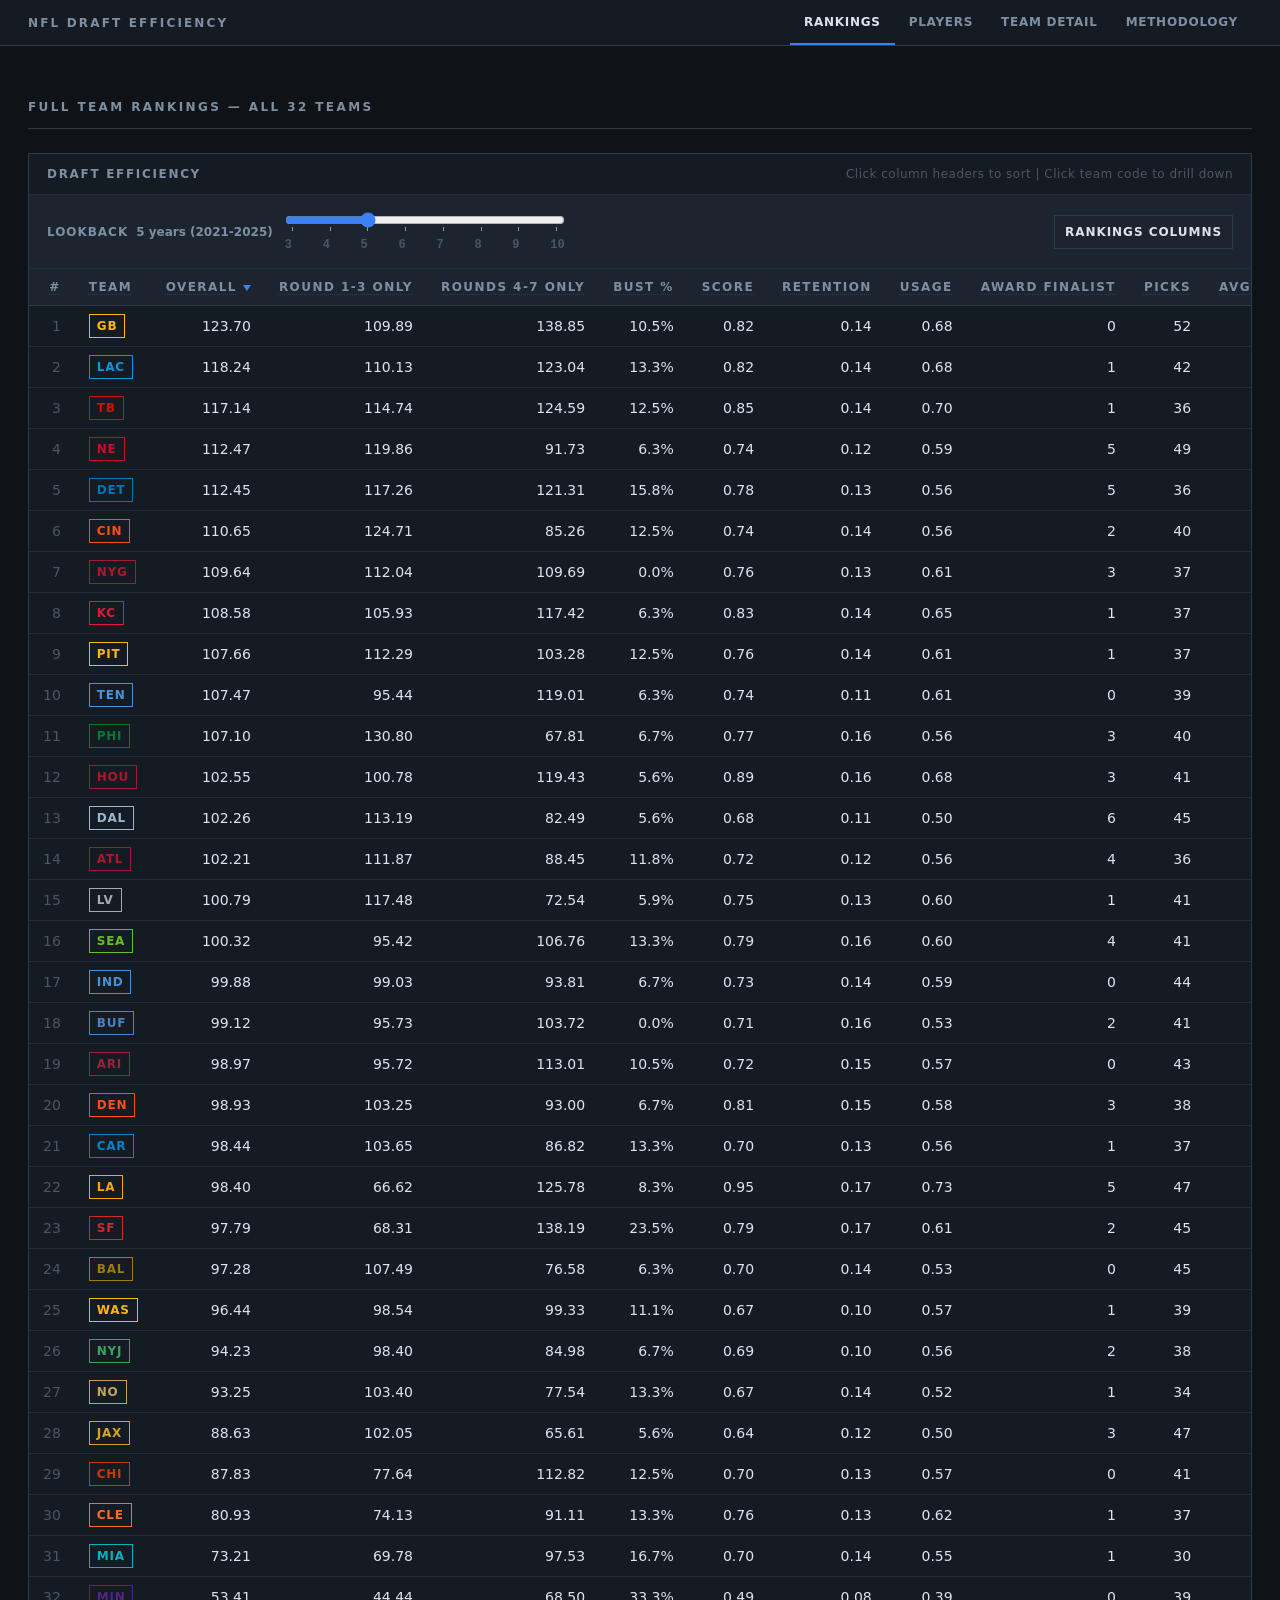
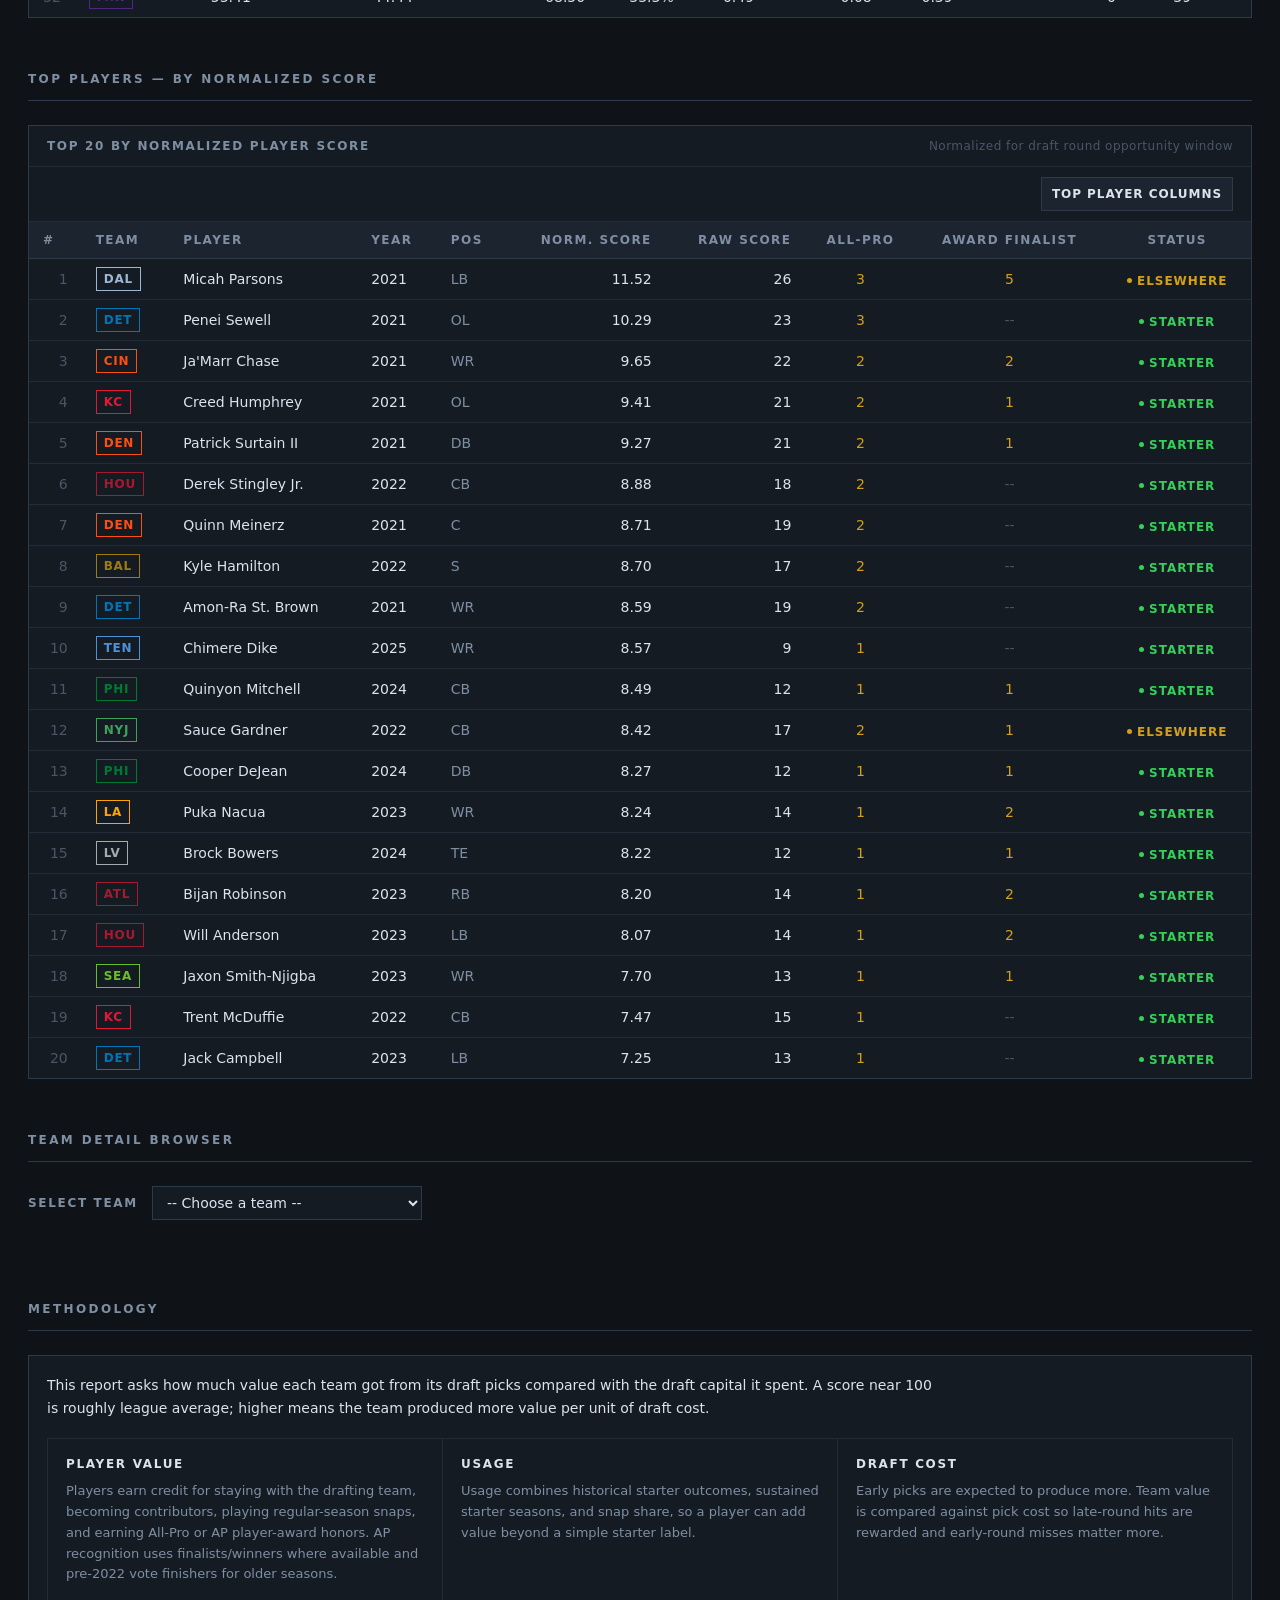
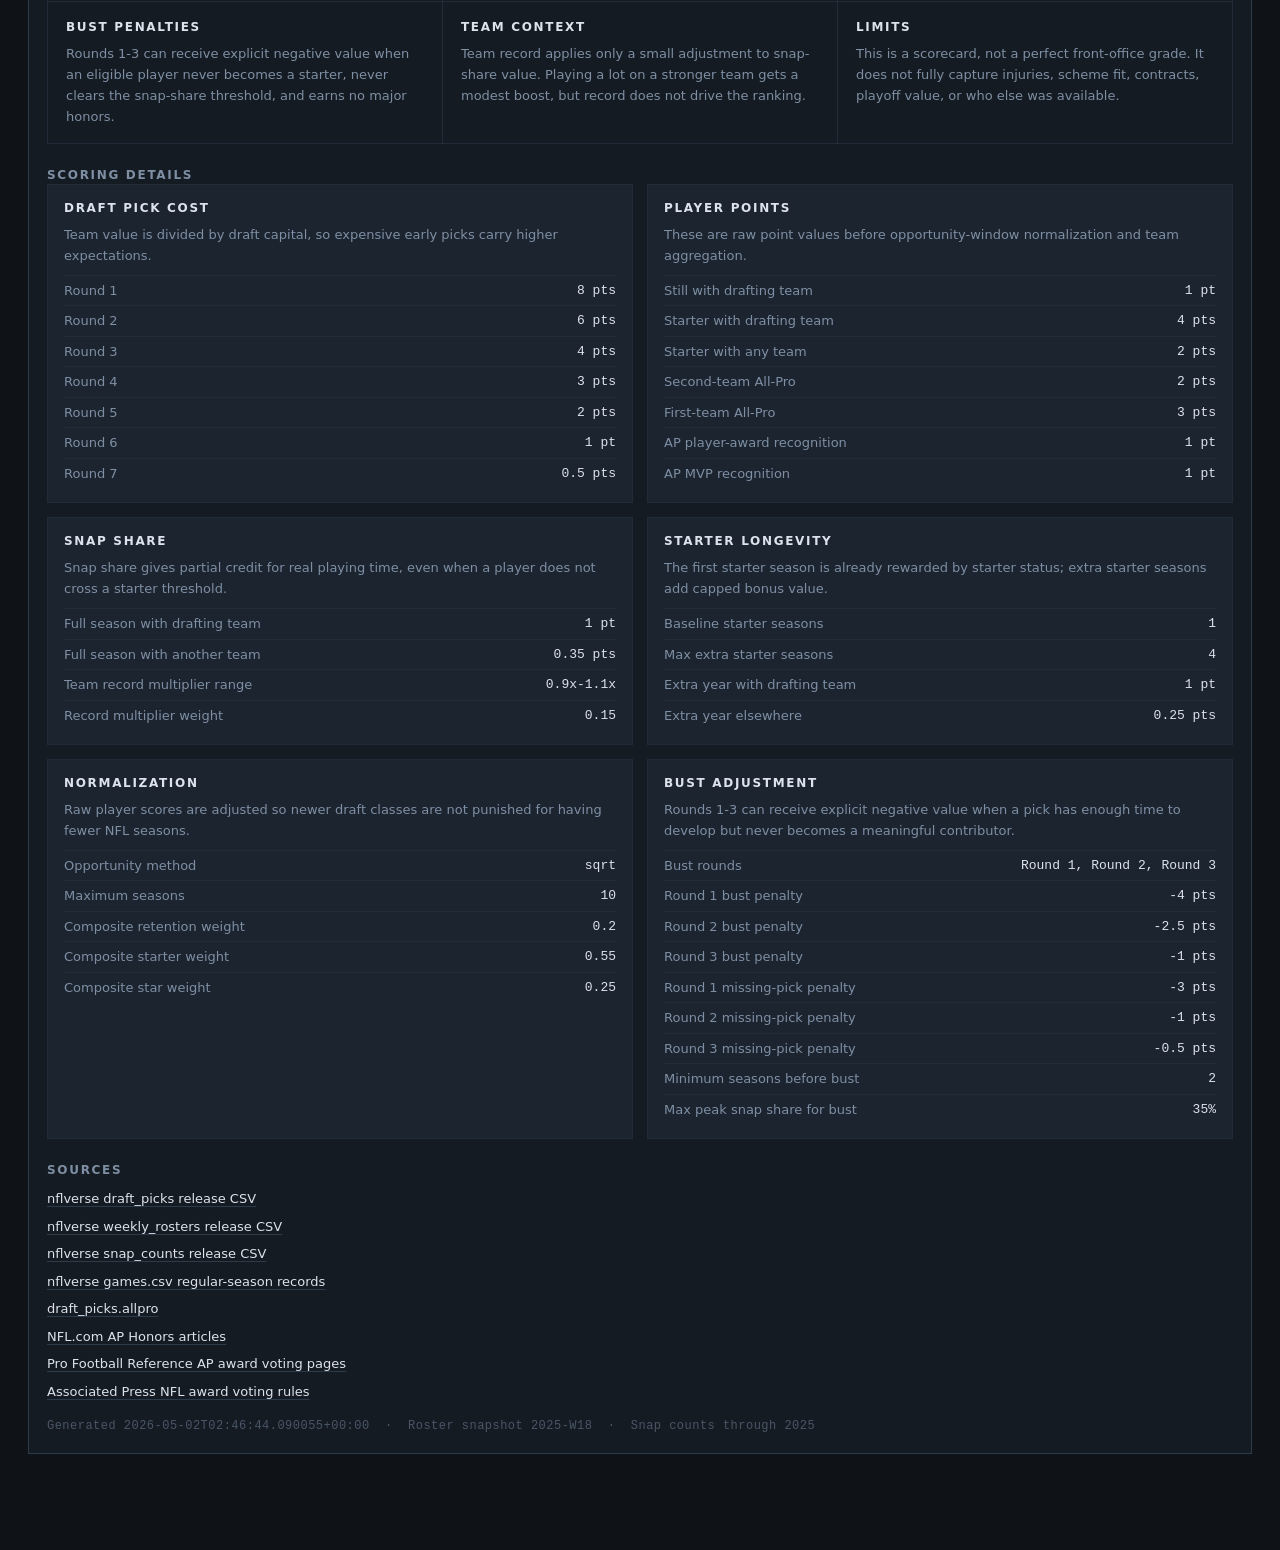
